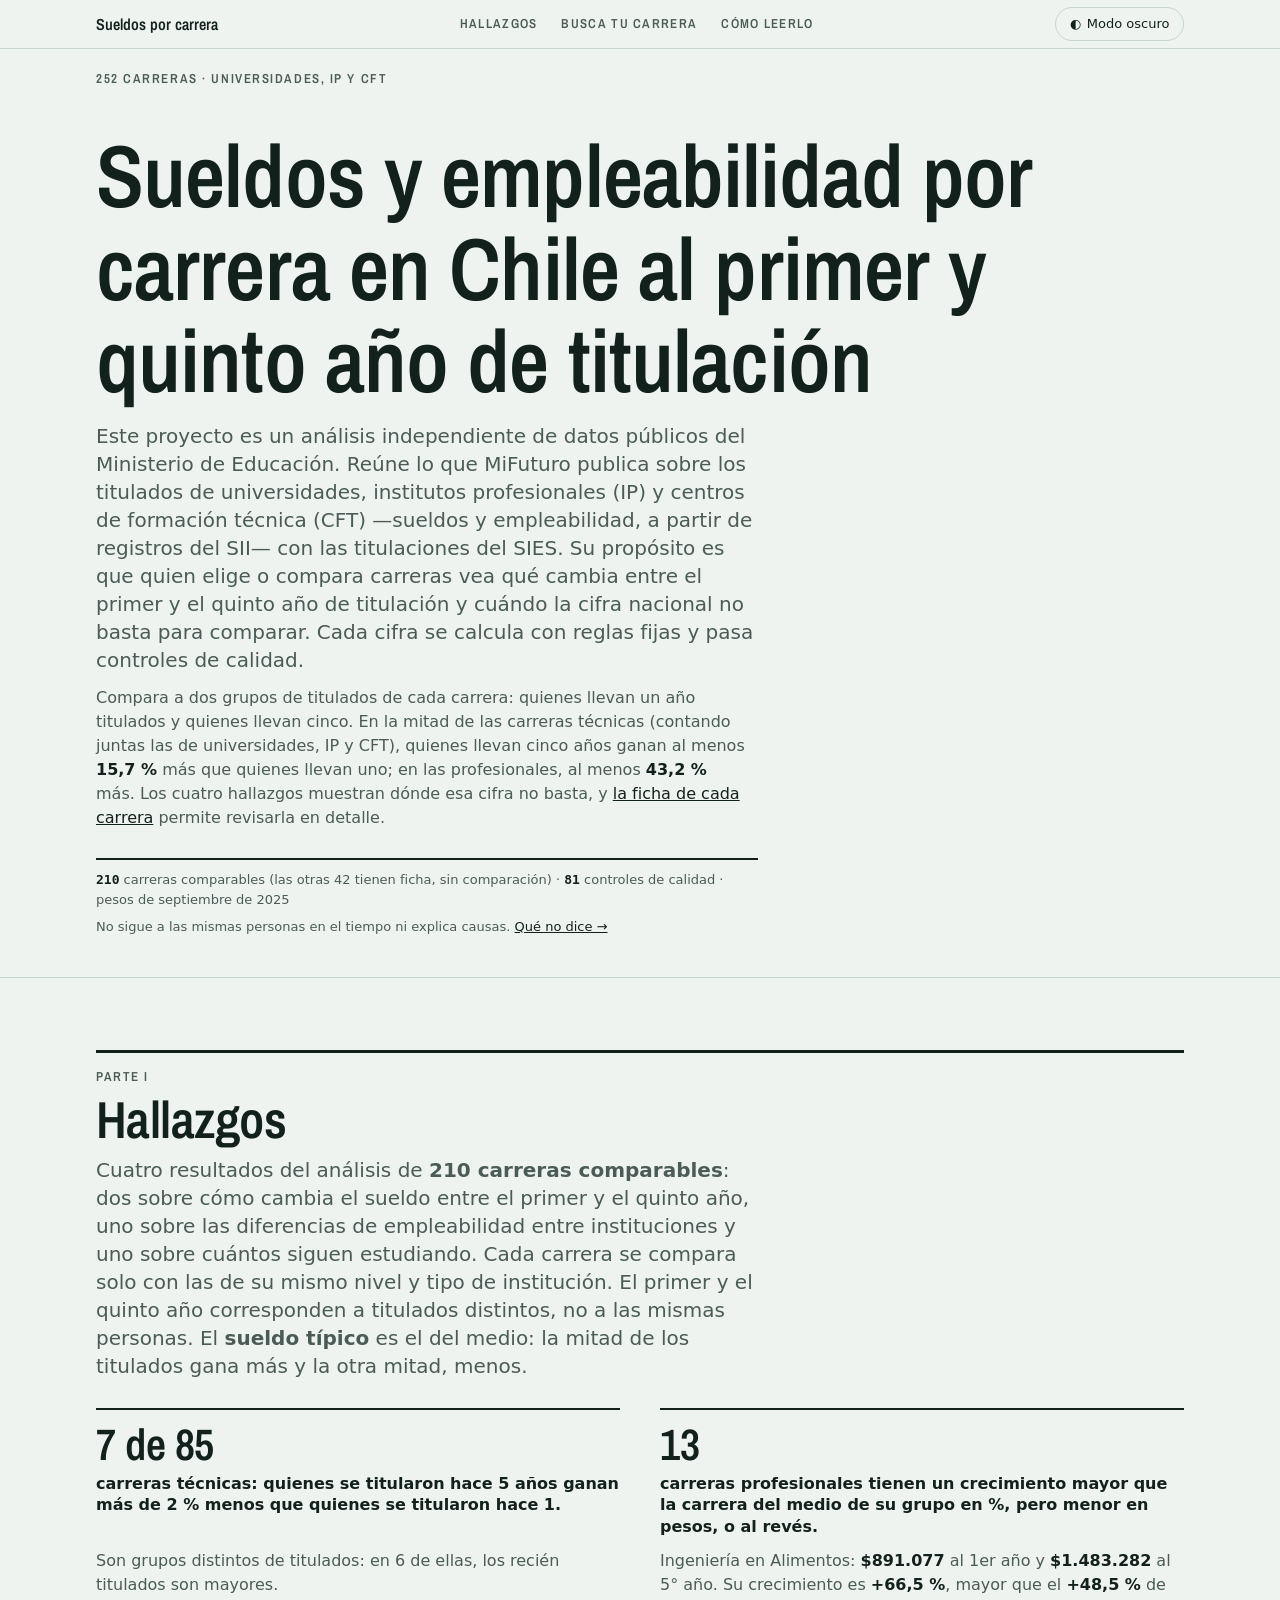
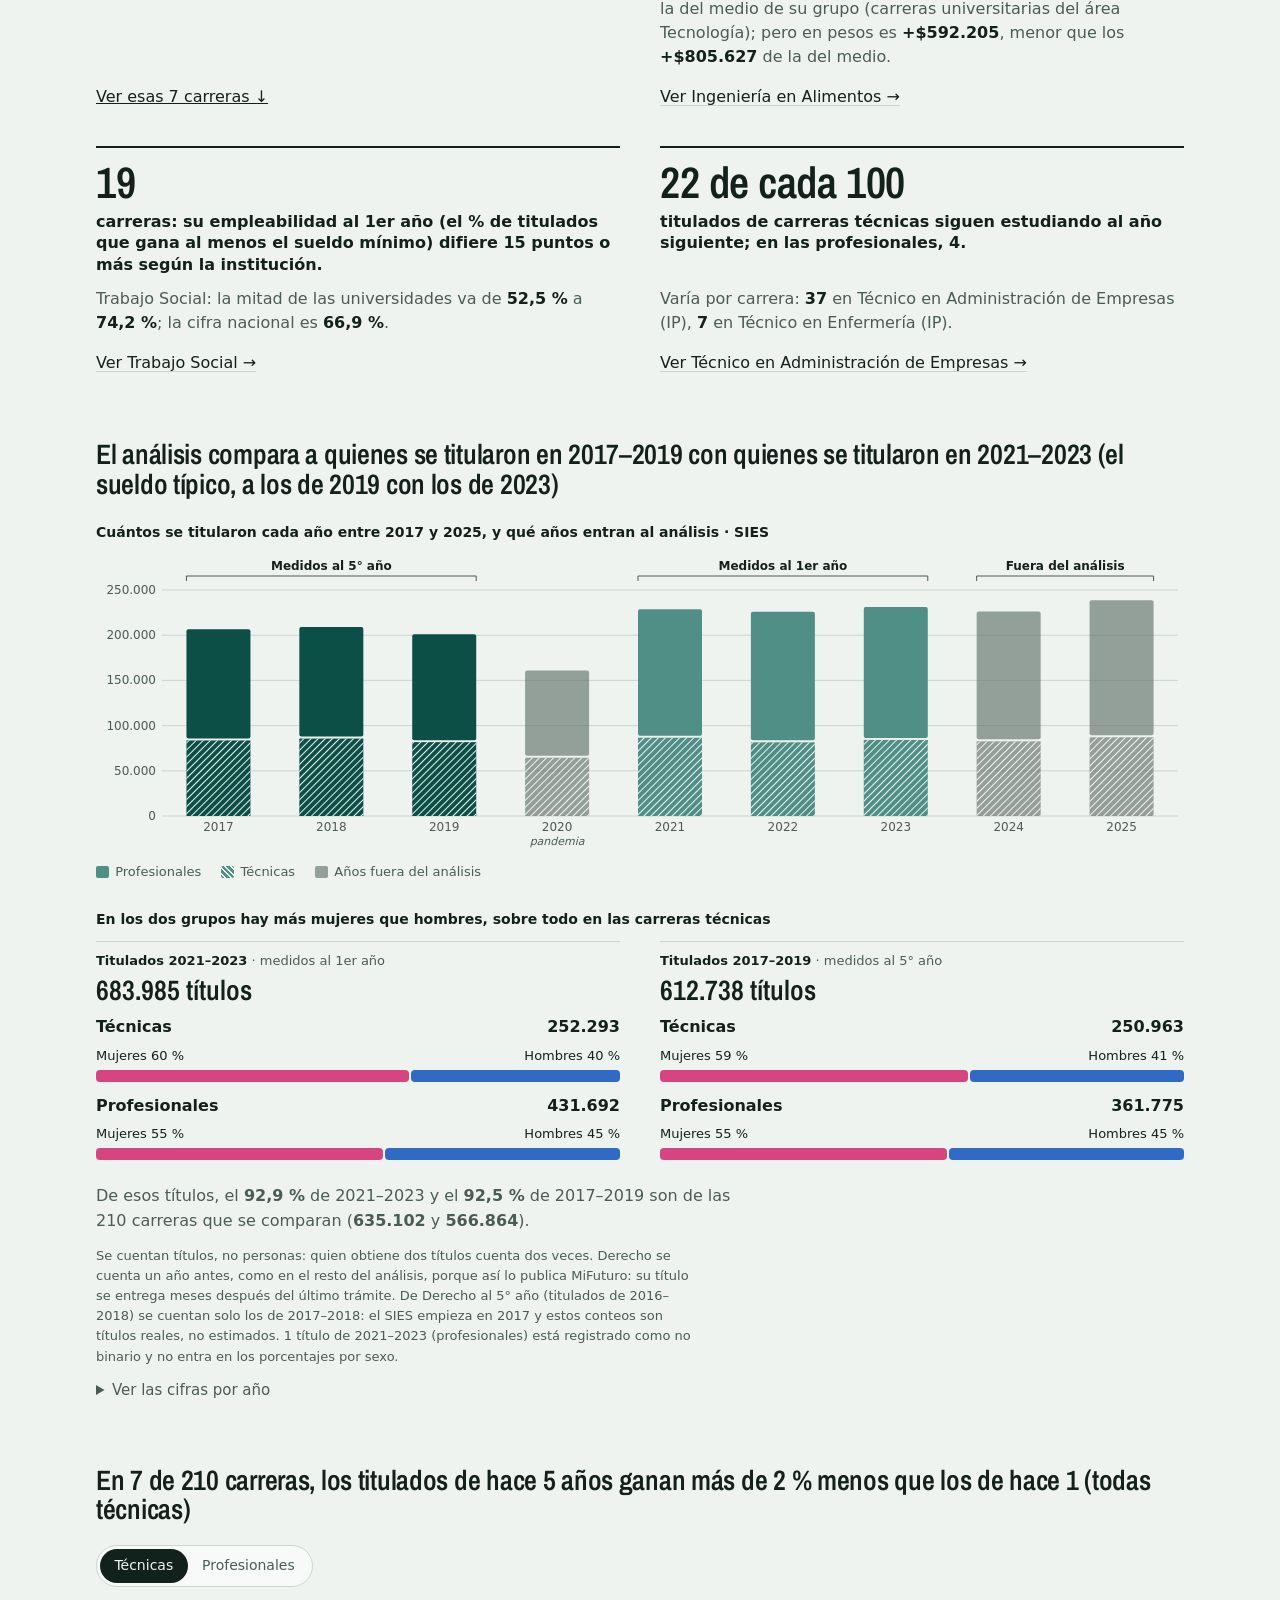
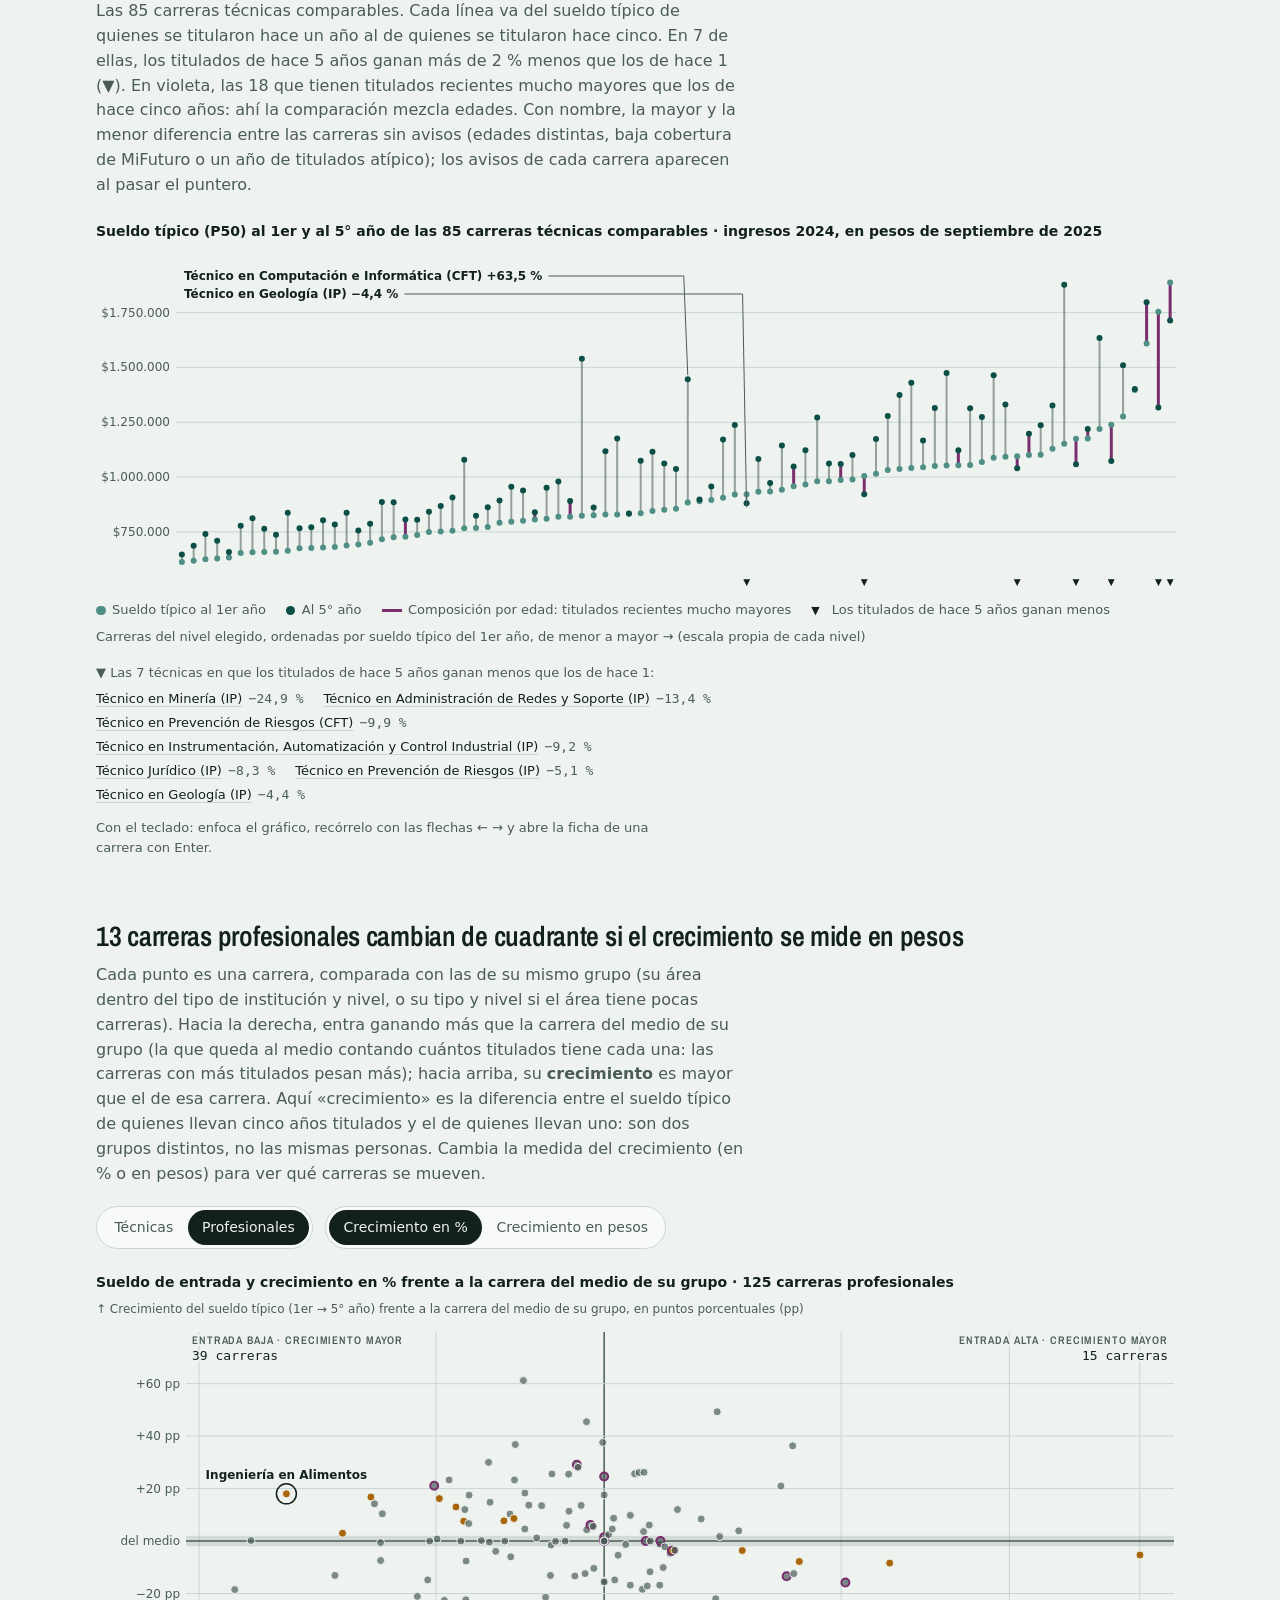
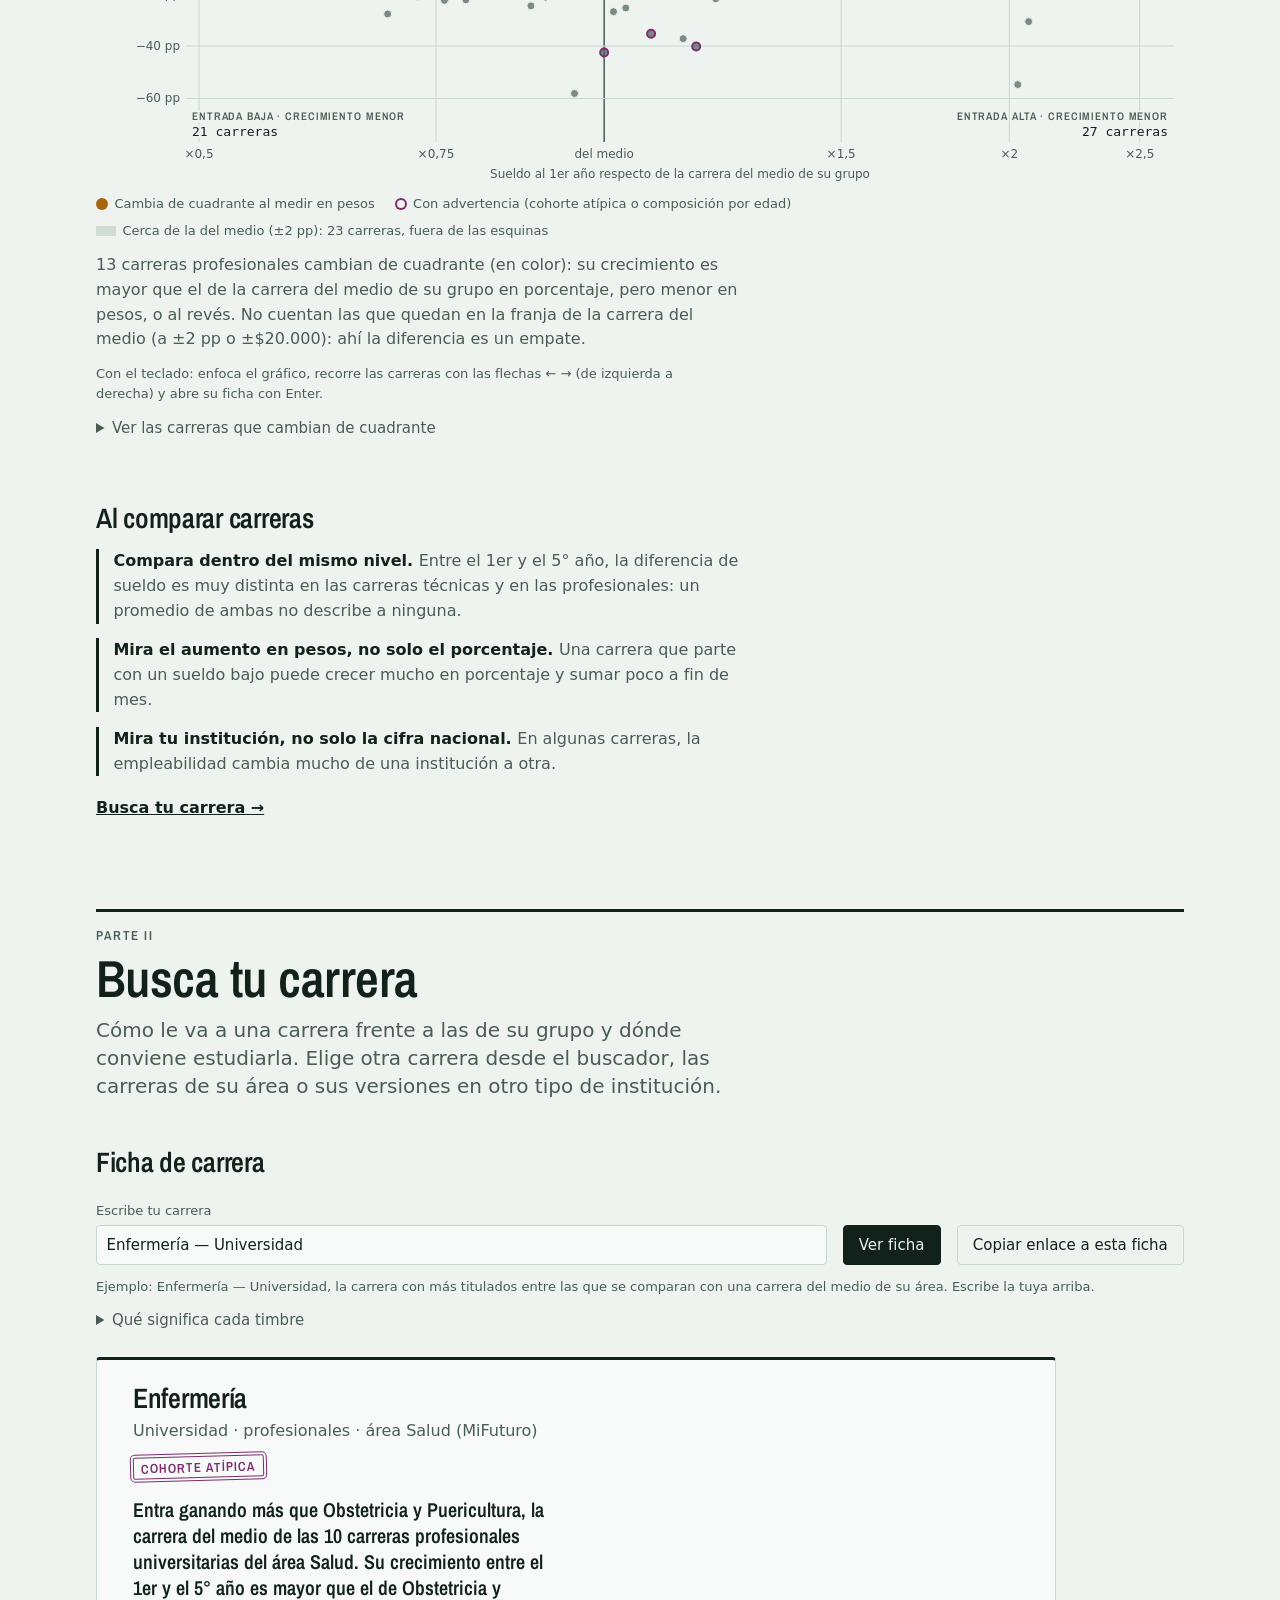
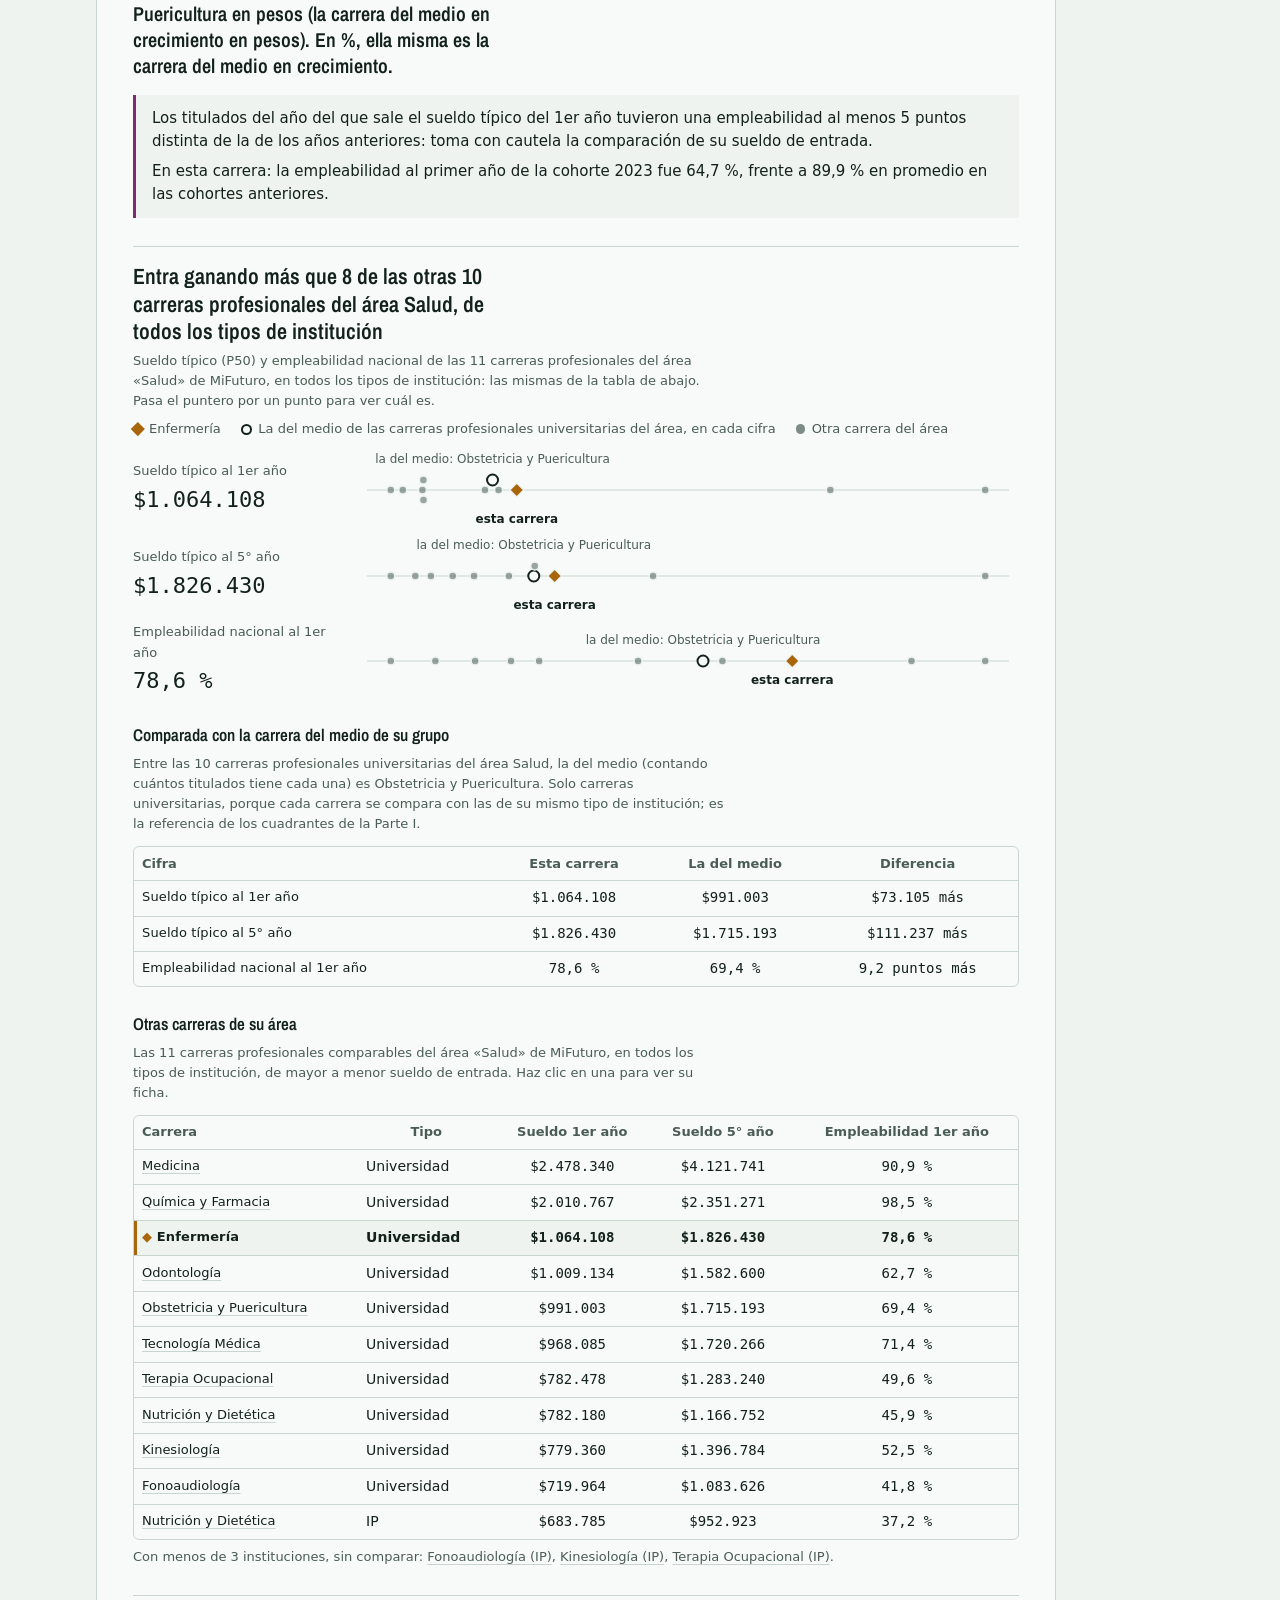
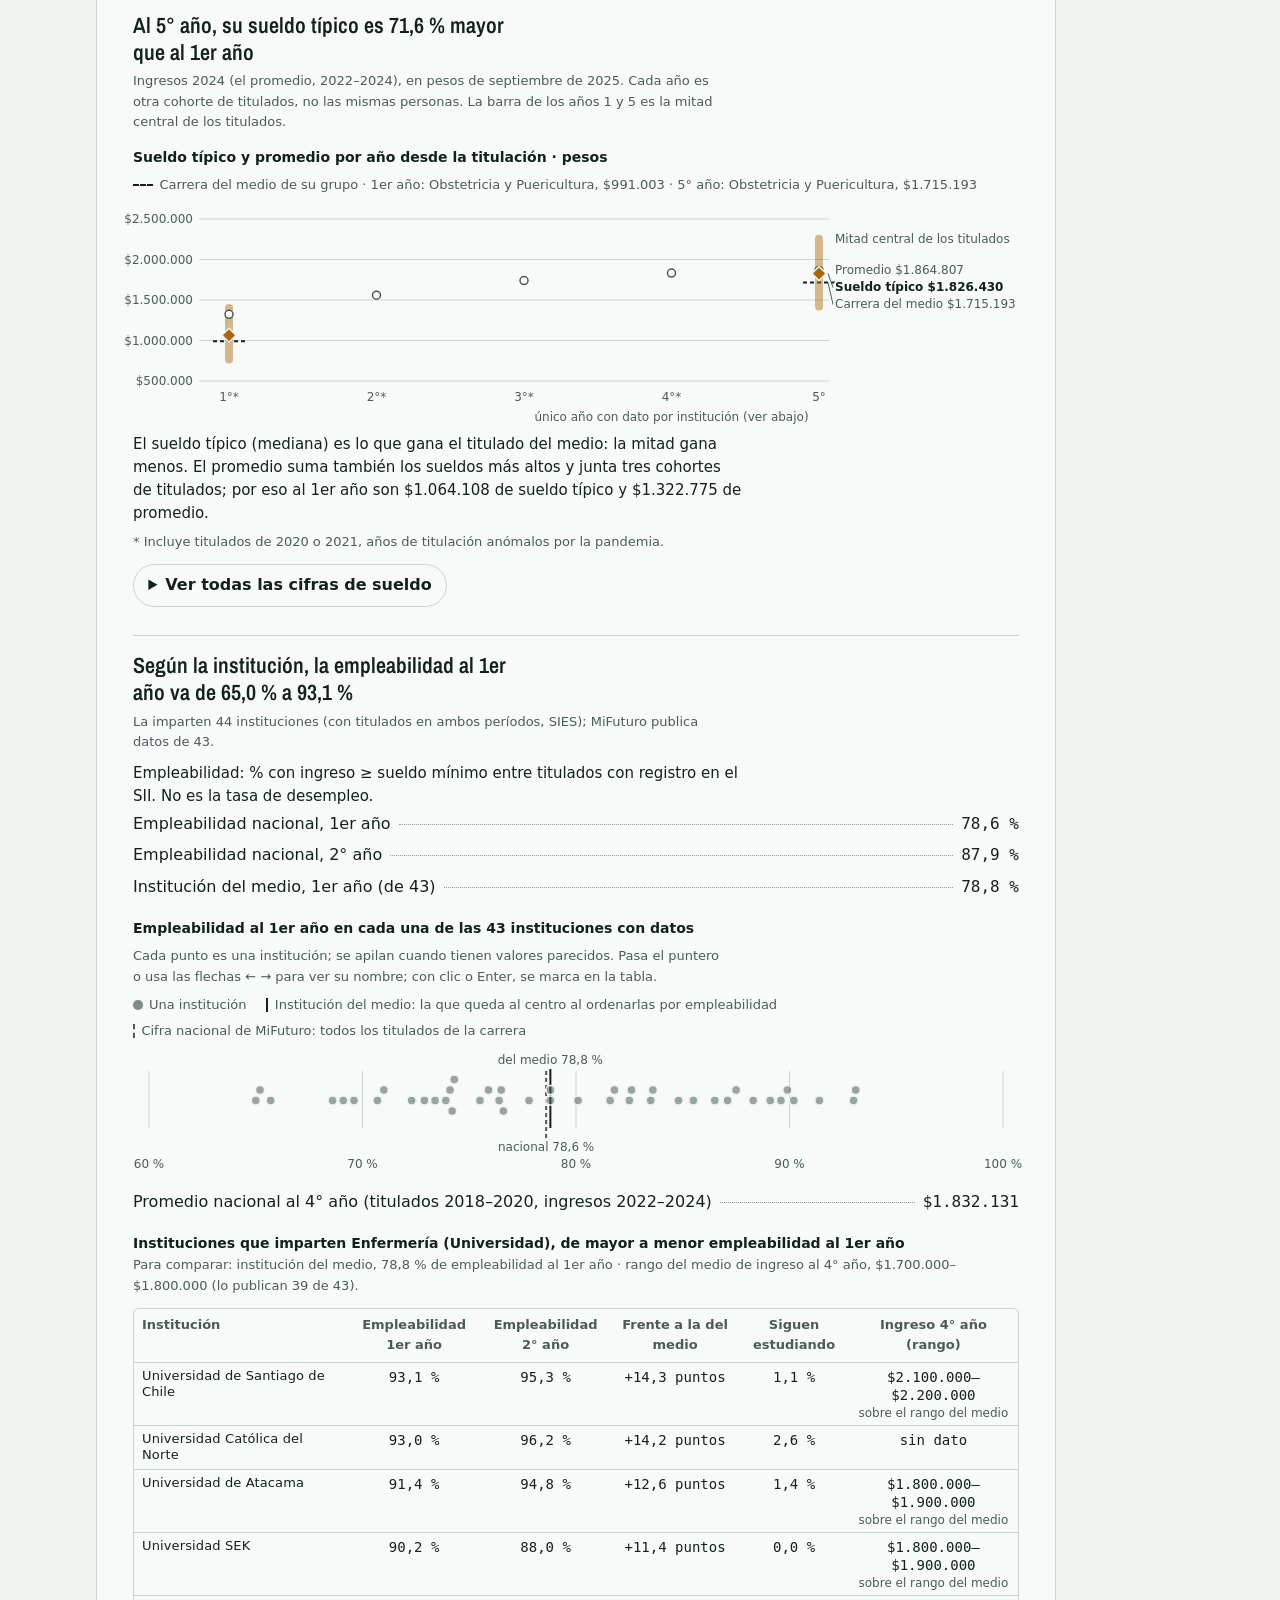
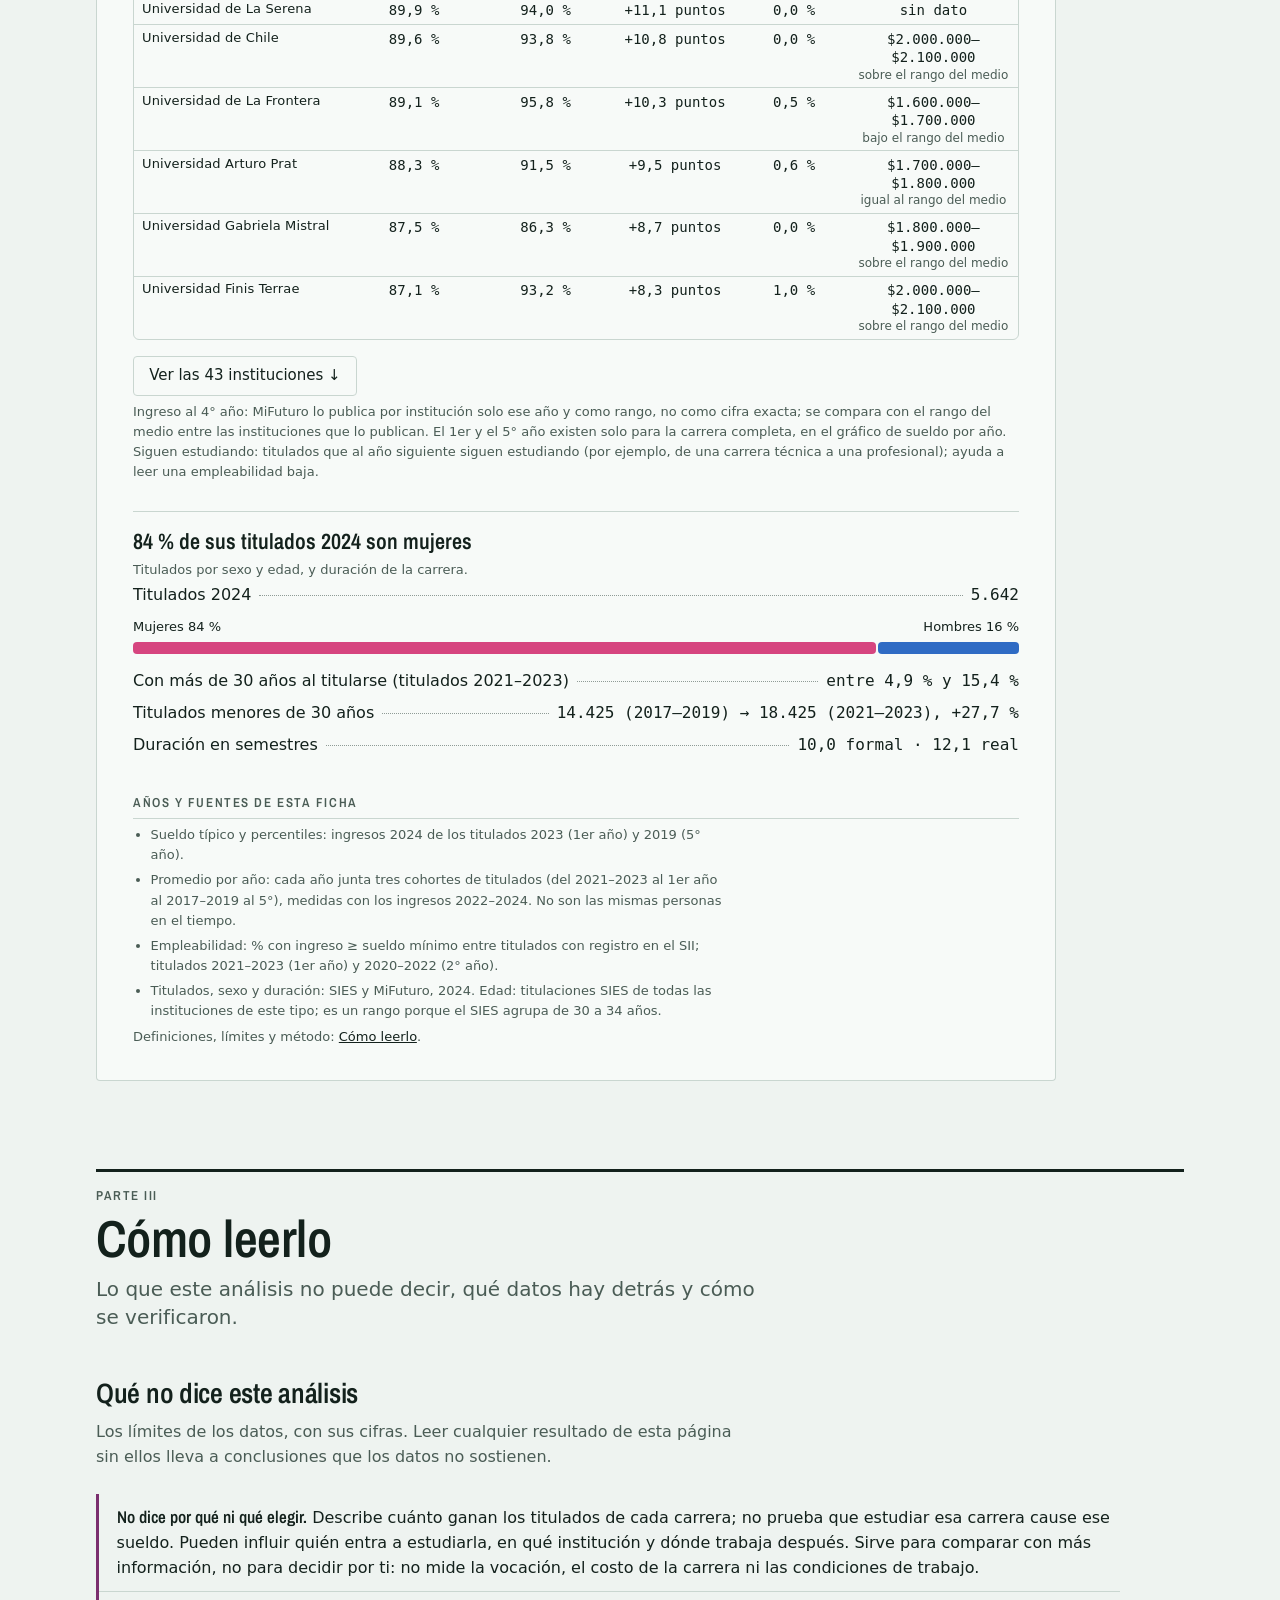
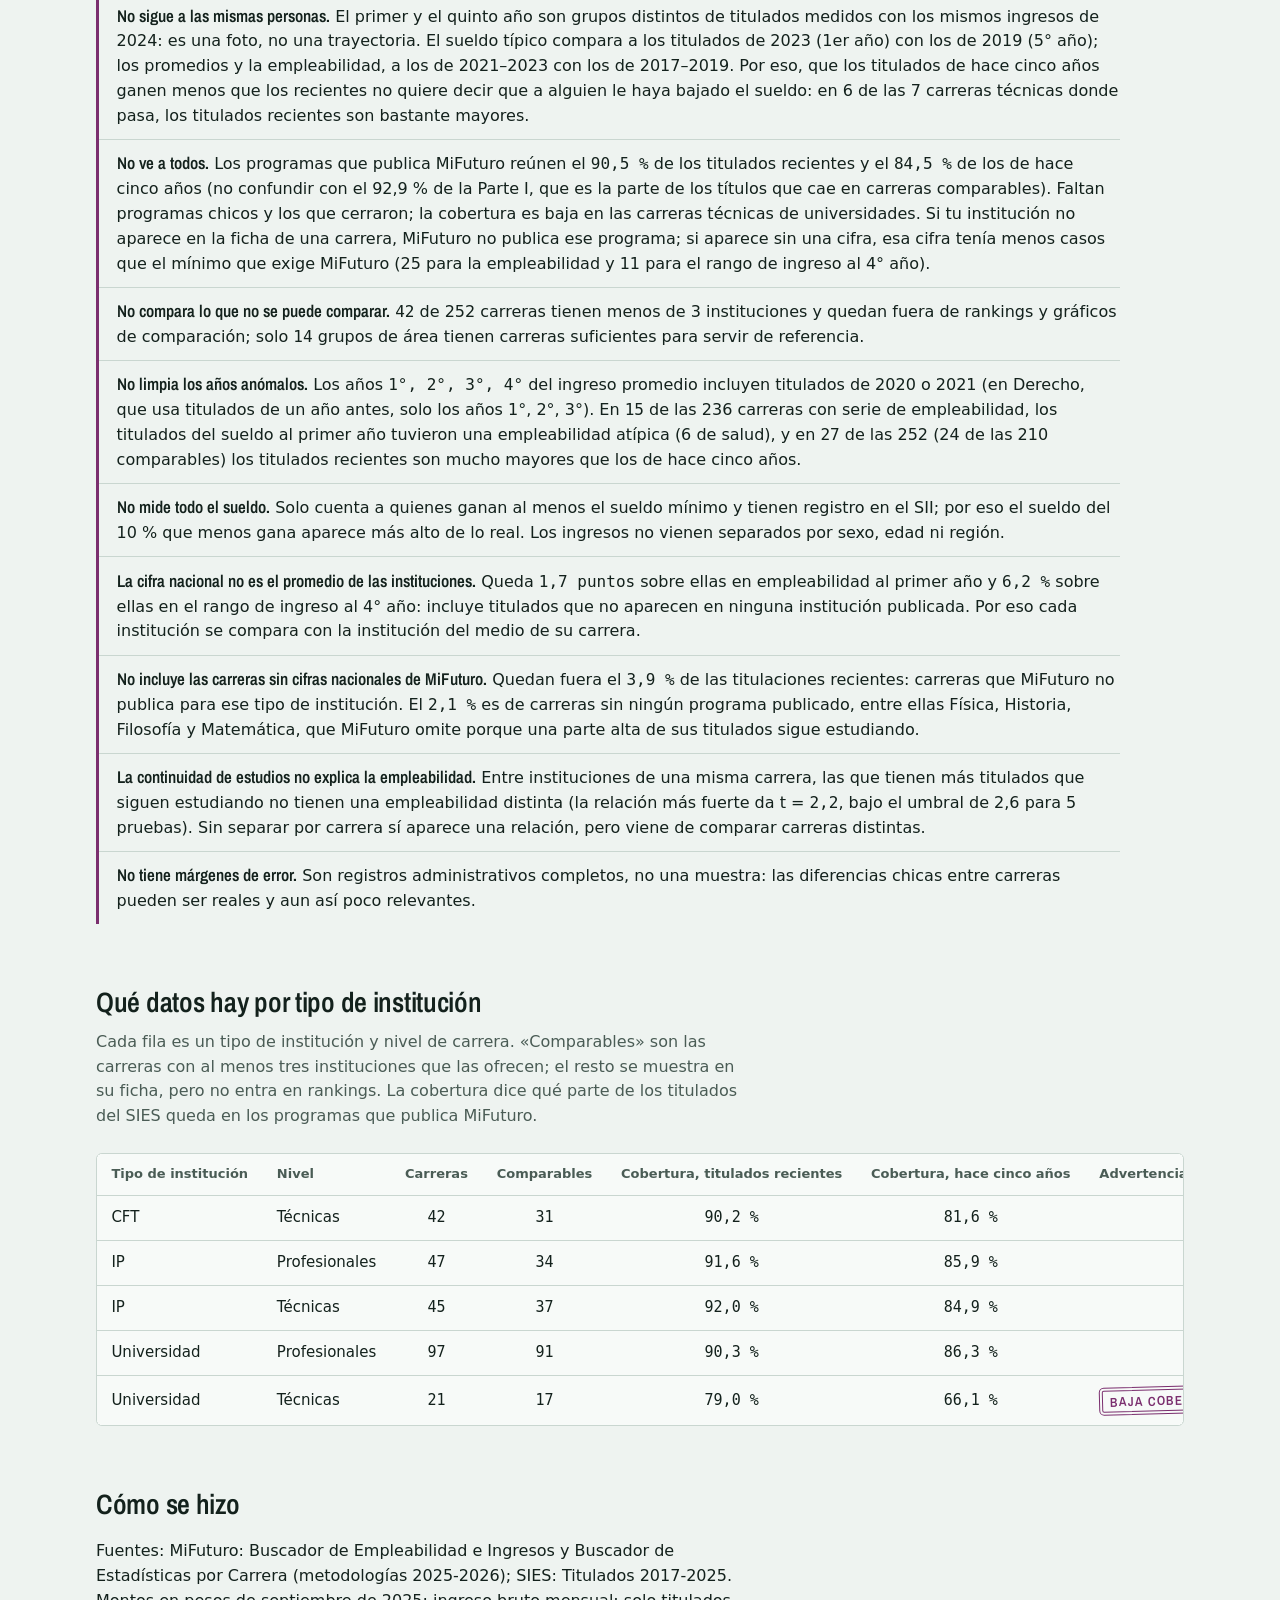
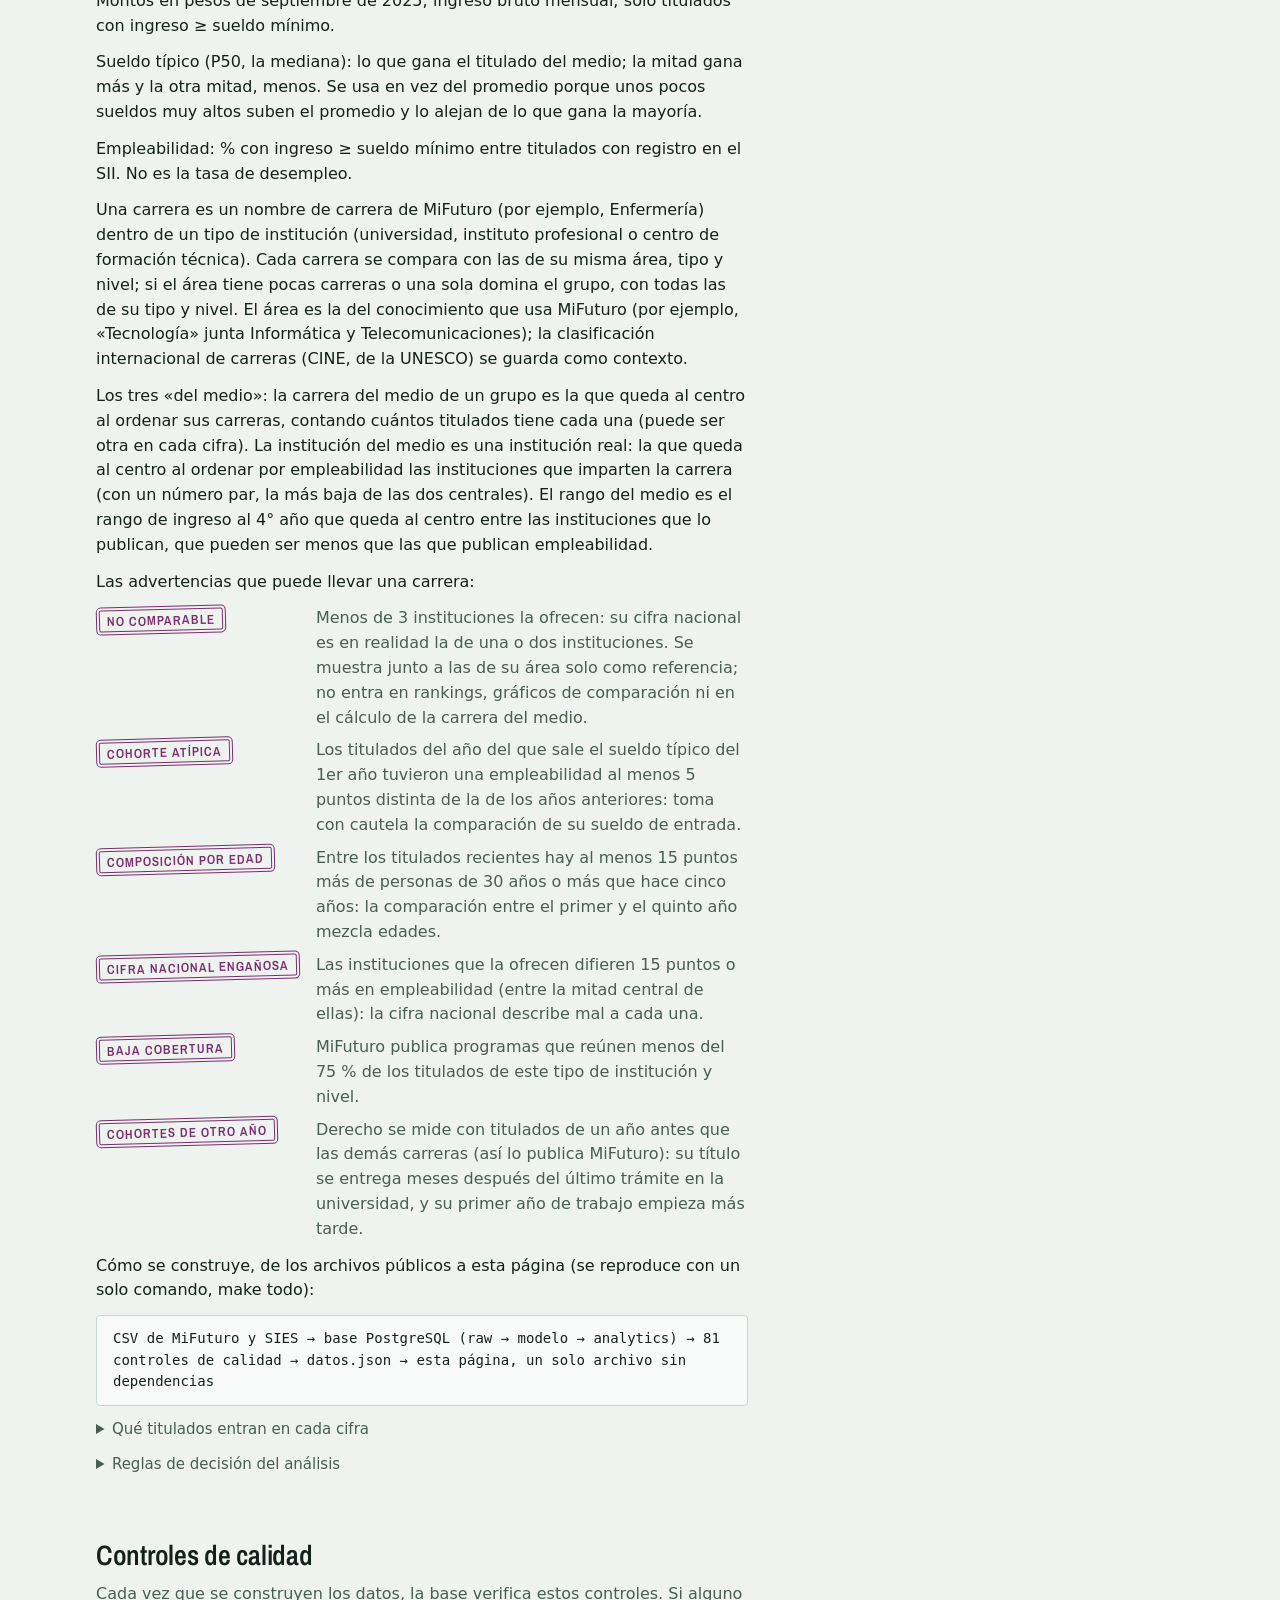
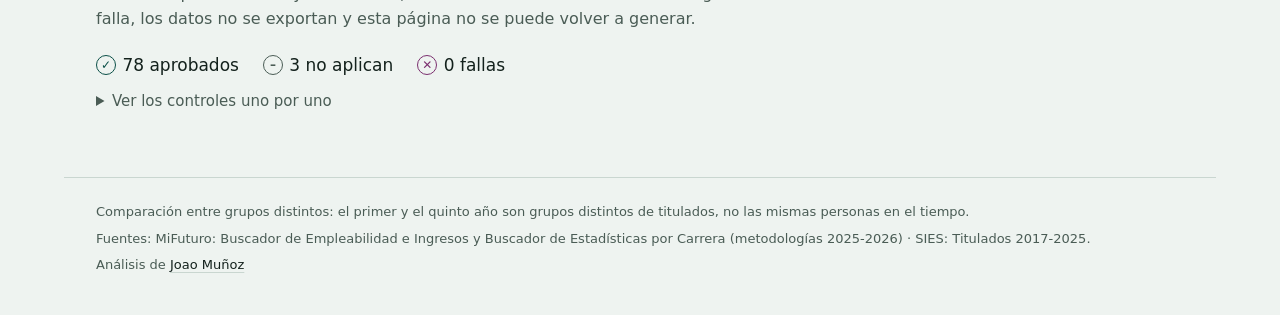
==== docs/index.html @ dda91ed1 "fix(web): «Cómo leerlo» responde las preguntas del lector; tildes y desborde Evaluación final (15 pr" ====
<!doctype html>
<!-- src/Web/plantilla.html
     Plantilla de docs/index.html. No se abre directo: src/Web/construir.py reemplaza los
     cuatro marcadores (fuente, estilos, datos y app; cada uno aparece una sola vez) por la
     fuente, el CSS, el JSON y el JS, para que la página final sea un único archivo que
     funciona con doble clic. -->
<html lang="es">
<head>
<meta charset="utf-8">
<meta name="viewport" content="width=device-width, initial-scale=1">
<title>Sueldos y empleabilidad por carrera en Chile al primer y quinto año de titulación</title>
<meta name="description" content="Sueldos y empleabilidad de las carreras de universidades, IP y CFT en Chile al primer y quinto año de titulación, y dónde la cifra nacional no basta para compararlas. Datos de MiFuturo y SIES.">
<style>
@font-face{font-family:"Archivo Narrow";font-style:normal;font-weight:600;font-display:swap;src:url([data-uri]) format("woff2");unicode-range:U+0000-00FF,U+0131,U+0152-0153,U+02BB-02BC,U+02C6,U+02DA,U+02DC,U+0304,U+0308,U+0329,U+2000-206F,U+20AC,U+2122,U+2191,U+2193,U+2212,U+2215,U+FEFF,U+FFFD;}
/* src/Web/estilos.css
 *
 * Sistema visual (dirección aprobada en W1): el mundo de los papeles laborales chilenos
 * (liquidación de sueldo, formularios del SII, certificados de título).
 *   - Papel de certificado gris verdoso, no crema: se aleja del look genérico y del broadsheet.
 *   - Año 1 y año 5 en el MISMO tono (cardenillo) con distinta luminosidad: se distinguen
 *     también sin color (daltonismo, impresión en grises).
 *   - Timbre violeta = el único acento, reservado para advertencias sobre los datos: el color
 *     mismo dice "aquí hay una salvedad". No usar --timbre para nada más.
 *   - Montos en monoespaciada con cifras tabulares, como en una liquidación.
 */

/* ---------------------------------------------------------------- tokens */
:root {
  color-scheme: light;
  --papel: #eef3f0;
  --papel-alto: #f7faf8;      /* superficies elevadas: tablas, tarjetas */
  --tinta: #13211c;
  --tinta-suave: #4a5c55;
  --regla: #c9d6d0;
  --anio1: #4f8f86;           /* cardenillo claro: primer año (3,34:1 sobre el papel; validado como par ordinal) */
  --anio5: #0b4f47;           /* cardenillo profundo: quinto año */
  --timbre: #7a2e6e;          /* tinta de timbre: solo advertencias */
  --mujeres: #d6457f;         /* barra por sexo de la ficha (pedido del usuario: rosado y azul); validados */
  --hombres: #2f6bc4;         /* entre sí, contra ambos papeles y el rosado contra --timbre (ΔE ≥ 15) */
  --acento: #a8650a;          /* ocre: el ÚNICO acento de "lo que hay que mirar" (spotlight): en la Parte I
                                 las carreras que cambian de cuadrante, en la ficha la carrera abierta.
                                 validate_palette.js: frente al gris de contexto ΔE 17,3 normal / 11,8
                                 protan (claro) y 17,4 / 15,1 (oscuro); frente al timbre 22,0 */
  --foco: #0b4f47;

  --f-titulo: "Archivo Narrow", "Roboto Condensed", "Arial Narrow", system-ui, sans-serif;
  --f-texto: system-ui, -apple-system, "Segoe UI", Roboto, "Noto Sans", sans-serif;
  --f-cifra: ui-monospace, "SF Mono", "Fira Code", "Cascadia Mono", "DejaVu Sans Mono", monospace;

  --t-0: 0.8125rem;   /* notas, timbres */
  --t-1: 1rem;        /* texto */
  --t-2: 1.25rem;     /* subtítulos */
  --t-3: 1.75rem;     /* títulos de bloque */
  --t-4: clamp(2.75rem, 8vw, 5.5rem); /* título de portada */

  --ancho: 72rem;
  --margen: 1rem;
  --alto-barra: 3rem;   /* barra fija: los saltos dejan este espacio para no tapar el título */
}

/* Modo oscuro: por preferencia del sistema salvo que el usuario elija claro, o por elección. */
@media (prefers-color-scheme: dark) {
  :root:not([data-theme="light"]) {
    color-scheme: dark;
    --papel: #0e1714;
    --papel-alto: #15211d;
    --tinta: #e4eeea;
    --tinta-suave: #9db0a8;
    --regla: #2a3c36;
    --anio1: #7fc0b6;
    --anio5: #d3efe9;
    --timbre: #e09bd3;
    --acento: #c97a14;
    --mujeres: #e0507a;
    --hombres: #5b8fe0;
    --foco: #7fc0b6;
  }
}
:root[data-theme="dark"] {
  color-scheme: dark;
  --papel: #0e1714;
  --papel-alto: #15211d;
  --tinta: #e4eeea;
  --tinta-suave: #9db0a8;
  --regla: #2a3c36;
  --anio1: #7fc0b6;
  --anio5: #d3efe9;
  --timbre: #e09bd3;
  --acento: #c97a14;
  --mujeres: #e0507a;
  --hombres: #5b8fe0;
  --foco: #7fc0b6;
}

/* ---------------------------------------------------------------- base */
*, *::before, *::after { box-sizing: border-box; }

html { -webkit-text-size-adjust: 100%; }

body {
  margin: 0;
  background: var(--papel);
  color: var(--tinta);
  font-family: var(--f-texto);
  font-size: var(--t-1);
  line-height: 1.55;
}

h1, h2, h3, h4 {
  font-family: var(--f-titulo);
  font-weight: 600;
  line-height: 1.05;
  letter-spacing: -0.01em;
  margin: 0;
}

p { margin: 0; }

:focus-visible {
  outline: 3px solid var(--foco);
  outline-offset: 3px;
}

.envoltorio {
  width: 100%;
  max-width: var(--ancho);
  margin-inline: auto;
  padding-inline: var(--margen);
}

@media (min-width: 48rem) {
  :root { --margen: 2rem; }
}

.solo-lectores {
  position: absolute;
  width: 1px; height: 1px;
  overflow: hidden;
  clip: rect(0 0 0 0);
  white-space: nowrap;
}

.saltar {
  position: absolute;
  left: var(--margen);
  top: -3rem;
  background: var(--tinta);
  color: var(--papel);
  padding: 0.5rem 0.75rem;
  z-index: 10;
}
.saltar:focus { top: 0.5rem; }

/* ---------------------------------------------------------------- portada */
.portada {
  padding-block: 1.25rem 2.5rem;
  border-bottom: 1px solid var(--regla);
}

.portada__eyebrow {
  font-family: var(--f-titulo);
  font-size: var(--t-0);
  letter-spacing: 0.12em;
  text-transform: uppercase;
  color: var(--tinta-suave);
  margin-bottom: 2.5rem;
}

/* 20ch: el título dice el tema completo (más largo que el anterior) y así queda en 3 líneas. */
.portada__titulo {
  font-size: var(--t-4);
  /* 26ch: el título formal (82 caracteres) cabe en 4 líneas a 1366 px; con 20ch eran 5. */
  max-width: 26ch;
}

.portada__bajada {
  margin-top: 1rem;
  max-width: 52ch;
  font-size: var(--t-2);
  line-height: 1.4;
  color: var(--tinta-suave);
}

.boton-tema {
  font: inherit;
  font-size: var(--t-0);
  color: var(--tinta);
  background: transparent;
  border: 1px solid var(--regla);
  border-radius: 999px;
  padding: 0.35rem 0.85rem;
  cursor: pointer;
}
.boton-tema:hover { border-color: var(--tinta-suave); }
.boton-tema { white-space: nowrap; flex: 0 0 auto; }   /* a 320 px se partía en dos líneas */
.boton-tema__icono { margin-right: 0.35rem; }

/* ---------------------------------------------------------------- barra fija (N1)
 * El índice de la página: las tres partes siempre a la vista. Rótulos en versalitas de título,
 * como los encabezados de un formulario; la parte en pantalla va subrayada (aria-current). */
.barra {
  position: sticky;
  top: 0;
  z-index: 5;
  background: var(--papel);
  border-bottom: 1px solid var(--regla);
}
.barra__dentro {
  display: flex;
  align-items: center;
  gap: 1rem;
  min-height: var(--alto-barra);
}
.barra__marca {
  font-family: var(--f-titulo);
  font-weight: 600;
  color: var(--tinta);
  text-decoration: none;
  white-space: nowrap;
}
.barra__nav { flex: 1 1 auto; }
.barra__partes {
  list-style: none;
  margin: 0;
  padding: 0;
  display: flex;
  justify-content: center;
  gap: 0.25rem 1.5rem;
}
.barra__partes a {
  display: inline-block;
  padding-block: 0.6rem;   /* área de toque de ~44 px sin agrandar la barra */
  font-family: var(--f-titulo);
  font-size: var(--t-0);
  letter-spacing: 0.1em;
  text-transform: uppercase;
  color: var(--tinta-suave);
  text-decoration: none;
  white-space: nowrap;
}
.barra__partes a:hover { color: var(--tinta); }
.barra__partes a[aria-current="true"] {
  color: var(--tinta);
  text-decoration: underline 2px;
  text-underline-offset: 6px;
}
.barra__corto { display: none; }

/* Celular: sin marca, rótulos cortos y el tema solo con su ícono. Los rótulos largos y el texto
 * del botón quedan para lectores de pantalla (con display:none el enlace se quedaría sin nombre). */
@media (max-width: 40rem) {
  .barra__dentro { gap: 0.5rem; }
  .barra__marca { display: none; }
  .barra__partes { justify-content: flex-start; gap: 0.25rem 0.9rem; }
  .barra__partes a { letter-spacing: 0.06em; }
  .barra__largo, .boton-tema__texto {
    position: absolute; width: 1px; height: 1px; overflow: hidden; clip: rect(0 0 0 0); white-space: nowrap;
  }
  .barra__corto { display: inline; }
  .boton-tema__icono { margin-right: 0; }
}
/* 320 px: los tres rótulos + el botón no cabían (el botón quedaba cortado en el borde). */
@media (max-width: 22.5rem) {
  .barra__partes { gap: 0.25rem 0.6rem; }
  .barra__partes a { font-size: 0.75rem; letter-spacing: 0.02em; }
  .barra .boton-tema { padding: 0.3rem 0.55rem; }
}

/* ---------------------------------------------------------------- partes (N1)
 * Tres partes con número: es un orden de lectura real (relato → herramienta → respaldo). */
.parte { padding-top: 4.5rem; }
.parte__cabecera { border-top: 3px solid var(--tinta); padding-top: 0.9rem; }
.parte__numero {
  font-family: var(--f-titulo);
  font-size: var(--t-0);
  letter-spacing: 0.12em;
  text-transform: uppercase;
  color: var(--tinta-suave);
}
.parte__titulo { font-size: clamp(2.25rem, 5vw, 3.25rem); margin-top: 0.3rem; }
.parte__bajada {
  margin-top: 0.6rem;
  max-width: 52ch;
  font-size: var(--t-2);
  line-height: 1.4;
  color: var(--tinta-suave);
}
.parte, .bloque, .parte__titulo, .bloque__titulo { scroll-margin-top: calc(var(--alto-barra) + 0.75rem); }

/* Regreso desde la ficha: arriba de todo, porque es lo primero que se ve después del salto. */
.ficha__volver { margin-top: 0.75rem; }

/* Portada mínima (N2): la línea técnica es el "membrete" del análisis; los límites, su letra chica. */
.portada__tecnica {
  margin-top: 1.75rem;
  padding-top: 0.6rem;
  border-top: 2px solid var(--tinta);
  max-width: 80ch; /* mismo ancho que los límites: ninguna de las dos líneas deja una palabra sola */
  font-size: var(--t-0);
  color: var(--tinta-suave);
}
.portada__tecnica strong {
  font-family: var(--f-cifra);
  font-variant-numeric: tabular-nums;
  font-weight: 600;
  color: var(--tinta);
}
.portada__limites { margin-top: 0.4rem; max-width: 80ch; font-size: var(--t-0); color: var(--tinta-suave); }
.portada__limites a { color: var(--tinta); white-space: nowrap; }
.portada__bajada strong { color: var(--tinta); font-weight: 600; white-space: nowrap; }
/* El resultado, un paso más chico que la introducción: primero se lee qué es, después qué muestra. */
.portada__bajada--resultado { margin-top: 0.75rem; max-width: 64ch; font-size: var(--t-1); line-height: 1.5; }   /* 64ch ≈ el ancho de la introducción */
.portada__bajada a { color: var(--tinta); }

/* ---------------------------------------------------------------- bloques */
.bloque { padding-block: 3rem 1rem; }
.bloque__titulo { font-size: var(--t-3); }
.bloque__texto {
  margin-top: 0.75rem;
  max-width: 64ch;
  color: var(--tinta-suave);
}

/* ---------------------------------------------------------------- tablas */
.tabla-desplazable {
  margin-top: 1.5rem;
  overflow-x: auto;           /* la tabla se desplaza sola; la página nunca */
  background: var(--papel-alto);
  border: 1px solid var(--regla);
  border-radius: 6px;
}

.tabla {
  width: 100%;
  border-collapse: collapse;
  font-size: 0.9375rem;
}
.tabla th, .tabla td {
  padding: 0.65rem 0.9rem;
  text-align: left;
  vertical-align: baseline;
  border-bottom: 1px solid var(--regla);
}
.tabla thead th {
  font-weight: 600;
  font-size: var(--t-0);
  color: var(--tinta-suave);
  white-space: nowrap;
}
.tabla tbody tr:last-child td { border-bottom: 0; }
/* Columnas de cifras centradas, encabezado y valor (pedido del usuario). La primera columna
   (nombres) sigue a la izquierda: centrados, los nombres largos se leen mal. */
.tabla .num {
  text-align: center;
  font-family: var(--f-cifra);
  font-variant-numeric: tabular-nums;
  white-space: nowrap;
}
.tabla thead .num { font-family: var(--f-texto); }

/* ---------------------------------------------------------------- timbre (elemento distintivo) */
/* Advertencia sobre los datos, con el lenguaje de un timbre de oficina: borde doble de tinta,
   versalitas, apenas girado. Es la única pieza que se permite un gesto; el resto es sobrio. */
.timbre {
  display: inline-block;
  font-family: var(--f-titulo);
  font-weight: 600;
  font-size: var(--t-0);
  letter-spacing: 0.08em;
  text-transform: uppercase;
  line-height: 1;
  color: var(--timbre);
  border: 1.5px solid currentColor;
  outline: 1px solid currentColor;
  outline-offset: 2px;
  border-radius: 2px;
  padding: 0.3em 0.5em 0.25em;
  margin: 3px;
  transform: rotate(-1.5deg);
  white-space: nowrap;
}

/* ---------------------------------------------------------------- hallazgos */
/* Grilla de hallazgos (N2): 2 × 2 desde el hallazgo (d) (con 4 columnas cada tarjeta quedaba de
   ≈ 16 rem y la de Alimentos muy alta); una sola columna en celular.
   Sin cajas: cada tarjeta es una columna de papel con su regla superior, como la cabecera.
   Cada tarjeta se lee cifra → resultado → ejemplo → enlace. Sin «Parece que» tachado ni cifras
   en monoespaciada dentro del texto: ambas cosas entrecortaban la lectura (revisión design-is). */
.bloque--hallazgos { padding-top: 1.75rem; }
.hallazgos {
  list-style: none;
  margin: 0;
  padding: 0;
  display: grid;
  grid-template-columns: repeat(2, minmax(0, 1fr));
  gap: 2.25rem 2.5rem;
}
/* subgrid: las cuatro filas de cada tarjeta (cifra, resultado, ejemplo, enlace) se alinean entre
   columnas, así los ejemplos y los enlaces quedan a la misma altura. */
.hallazgo {
  display: grid;
  grid-row: span 4;
  grid-template-rows: subgrid;
  row-gap: 0;
  align-content: start;
  border-top: 2px solid var(--tinta);
  padding-top: 0.75rem;
}
.hallazgo__cifra {
  font-family: var(--f-titulo);
  font-weight: 600;
  font-size: var(--t-4-cifra, 2.75rem);
  font-variant-numeric: tabular-nums lining-nums;
  line-height: 1;
  letter-spacing: -0.01em;
}
.hallazgo__resultado {
  font-weight: 600;
  line-height: 1.35;
  margin: 0.4rem 0 0.75rem;
}
.hallazgo__ejemplo { color: var(--tinta-suave); line-height: 1.5; }
.hallazgo__ejemplo strong {
  font-weight: 600;
  font-variant-numeric: tabular-nums;
  color: var(--tinta);
  white-space: nowrap;
}
/* align-self end: los enlaces quedan alineados al pie de las tres columnas. Margen y no padding:
   .enlace-ficha (los botones «Ver …») anula el padding y los dejaba pegados al texto en celular. */
.hallazgo__accion { margin-top: 1rem; align-self: end; justify-self: start; }
a.hallazgo__accion { color: var(--tinta); }
@media (max-width: 60rem) {
  .hallazgos { grid-template-columns: 1fr; }
  .hallazgo { grid-row: auto; grid-template-rows: none; }
  .hallazgo__resultado, .hallazgo__ejemplo { max-width: 60ch; }
}

/* ---------------------------------------------------------------- a quiénes mira el análisis */
/* Columnas por año: verde oscuro = titulados medidos al 5° año, verde claro = al 1er año (los mismos
   --anio5 / --anio1 de todo el sitio), gris = fuera del análisis (el gris de contexto de la ficha).
   Las técnicas llevan trama de líneas del color del papel: se distinguen sin un color nuevo. */
.u-col--5 { fill: var(--anio5); }
.u-col--1 { fill: var(--anio1); }
.u-col--fuera { fill: var(--tinta-suave); fill-opacity: 0.55; }
.u-trama-linea { stroke: var(--papel); stroke-width: 2; }
.u-nota-anio { fill: var(--tinta-suave); font: italic 0.6875rem var(--f-texto); }
.muestra-col { display: inline-block; width: 0.8rem; height: 0.8rem; border-radius: 2px; background: var(--anio1); }
.muestra-col--trama {
  background: repeating-linear-gradient(45deg, var(--anio1) 0 2.5px, var(--papel) 2.5px 4px);
}
.muestra-col--fuera { background: var(--tinta-suave); opacity: 0.55; }
#universo-embudo strong { font-variant-numeric: tabular-nums; }
/* Resumen por nivel y sexo: un grupo por columna (1er año a la izquierda, como en la lectura de la
   bajada), apilados en celular. Cifras en la tipografía de títulos, como la cifra de las tarjetas. */
.universo-resumen { margin-top: 1.75rem; }
.universo-resumen__grupos {
  display: grid;
  grid-template-columns: repeat(2, minmax(0, 1fr));
  gap: 1.5rem 2.5rem;
  margin-top: 0.75rem;
}
.u-grupo { border-top: 1px solid var(--regla); padding-top: 0.6rem; }
.u-grupo__titulo { font-size: var(--t-0); color: var(--tinta-suave); }
.u-grupo__titulo strong { color: var(--tinta); font-weight: 600; }
.u-grupo__total {
  font-family: var(--f-titulo);
  font-weight: 600;
  font-size: var(--t-3);
  font-variant-numeric: tabular-nums lining-nums;
  line-height: 1.1;
  margin: 0.2rem 0 0.5rem;
}
.u-fila { margin-top: 0.6rem; }
.u-fila__cabeza { display: flex; justify-content: space-between; gap: 1rem; font-weight: 600; }
.u-fila__n { font-variant-numeric: tabular-nums; }
@media (max-width: 40rem) {
  .universo-resumen__grupos { grid-template-columns: 1fr; }
}

/* ---------------------------------------------------------------- filtros */
.filtros {
  display: flex;
  flex-wrap: wrap;
  gap: 0.75rem 1rem;
  align-items: flex-end;
  margin-top: 1.5rem;
}
.filtro { display: grid; gap: 0.25rem; font-size: var(--t-0); }
.filtro__rotulo { color: var(--tinta-suave); }
.filtro--busqueda { flex: 1 1 14rem; }
/* Buscador de la ficha: lista propia pegada bajo el campo, con los colores del proyecto. Una
   fila por ficha («Carrera — Tipo»); el texto que coincide va en negrita (no en color: el ocre
   es solo para «esta carrera»). */
.buscador { position: relative; }
.sugerencias {
  position: absolute;
  top: calc(100% + 4px);
  left: 0; right: 0;
  z-index: 20;
  max-height: min(24rem, 60vh);
  overflow-y: auto;
  overscroll-behavior: contain;
  background: var(--papel-alto);
  border: 1px solid var(--regla);
  border-radius: 4px;
  box-shadow: 0 8px 24px rgb(0 0 0 / 0.18);
  font-size: 0.9375rem;
}
.sugerencias[hidden] { display: none; }
/* En celular el campo ocupa toda la fila (los botones bajan): compartiéndola con «Ver ficha» la
   lista quedaba de ~250 px y los tipos saltaban de línea. */
@media (max-width: 40rem) {
  .ficha__buscar .buscador { flex-basis: 100%; }
}
.sugerencia {
  display: flex;
  align-items: baseline;
  justify-content: space-between;
  gap: 0.75rem;
  padding: 0.5rem 0.75rem;
  border-bottom: 1px solid var(--regla);
  cursor: pointer;
}
.sugerencia:hover { background: var(--papel); }
.sugerencia[aria-selected="true"] { background: var(--tinta); }
.sugerencia[aria-selected="true"] .sugerencia__nombre,
.sugerencia[aria-selected="true"] .sugerencia__meta { color: var(--papel); }
.sugerencia__nombre { color: var(--tinta); line-height: 1.3; }
.sugerencia__nombre b { font-weight: 700; }
.sugerencia__meta { flex: 0 0 auto; font-size: var(--t-0); color: var(--tinta-suave); white-space: nowrap; }
.sugerencias__pie { position: sticky; bottom: 0; padding: 0.4rem 0.75rem; font-size: 0.75rem; color: var(--tinta-suave); background: var(--papel-alto); border-top: 1px solid var(--regla); }
.sugerencias__vacio { padding: 0.75rem; color: var(--tinta-suave); }
.filtro input[type="search"], .filtro select {
  font: inherit;
  font-size: 0.9375rem;
  color: var(--tinta);
  background: var(--papel-alto);
  border: 1px solid var(--regla);
  border-radius: 4px;
  padding: 0.45rem 0.6rem;
  min-height: 2.5rem;
  width: 100%;
}
.filtro select { min-width: 9rem; }
.filtros__conteo { margin-top: 0.75rem; font-size: var(--t-0); color: var(--tinta-suave); }
.tabla__mas { margin-top: 1rem; }
/* Sección plegada (N4): el resumen se ve como un botón, no como la letra chica de una leyenda. */
.plegable { margin-top: 1.25rem; }
.plegable > summary {
  cursor: pointer;
  width: fit-content;
  font-weight: 600;
  padding: 0.5rem 0.9rem;
  border: 1px solid var(--regla);
  border-radius: 999px;
  background: var(--papel-alto);
}
.plegable > summary:hover { border-color: var(--tinta-suave); }
.plegable[open] > summary { margin-bottom: 0.5rem; }
/* Cierre de la Parte I (N5): tres consejos con su regla, como las tarjetas de la grilla. */
.cierre__lista { list-style: none; margin: 1rem 0 0; padding: 0; display: grid; gap: 0.9rem; max-width: 64ch; }
.cierre__lista li { border-left: 3px solid var(--tinta); padding-left: 0.9rem; color: var(--tinta-suave); }
.cierre__lista strong { color: var(--tinta); }
.cierre__accion { margin-top: 1.25rem; }
.cierre__accion a { color: var(--tinta); font-weight: 600; }

/* ---------------------------------------------------------------- leyenda de timbres */
.leyenda { margin-top: 0.75rem; font-size: 0.9375rem; }
.leyenda summary { cursor: pointer; color: var(--tinta-suave); width: fit-content; }
.leyenda__lista {
  display: grid;
  grid-template-columns: max-content minmax(0, 1fr);
  gap: 0.6rem 1rem;
  align-items: baseline;
  margin: 0.9rem 0 0;
}
.leyenda__lista dd { margin: 0; color: var(--tinta-suave); max-width: 62ch; }
@media (max-width: 40rem) {
  .leyenda__lista { grid-template-columns: 1fr; gap: 0.2rem; }
  .leyenda__lista dd { margin-bottom: 0.6rem; }
}

/* ---------------------------------------------------------------- tabla de carreras */
.tabla thead th button {
  font: inherit;
  color: inherit;
  background: none;
  border: 0;
  padding: 0;
  cursor: pointer;
  text-align: inherit;
}
.tabla thead th[aria-sort] button { color: var(--tinta); }
.tabla thead th[aria-sort="ascending"] button::after { content: " ↑"; }
.tabla thead th[aria-sort="descending"] button::after { content: " ↓"; }
.timbres { display: flex; flex-wrap: wrap; gap: 0 0.15rem; margin: 0.25rem 0 0 -3px; }
.nota { margin-top: 0.75rem; font-size: var(--t-0); color: var(--tinta-suave); max-width: 72ch; }

/* En pantallas angostas cada fila es una tarjeta: nombre y timbres arriba, cifras en pares
   rótulo–valor. Así las advertencias no quedan escondidas fuera de la pantalla. */
@media (max-width: 40rem) {
  .tabla--tarjetas thead {
    position: absolute; width: 1px; height: 1px; overflow: hidden; clip: rect(0 0 0 0);
  }
  .tabla--tarjetas, .tabla--tarjetas tbody, .tabla--tarjetas tr, .tabla--tarjetas td { display: block; }
  .tabla--tarjetas tr { padding: 0.75rem 0.9rem; border-bottom: 1px solid var(--regla); }
  .tabla--tarjetas tbody tr:last-child { border-bottom: 0; }
  .tabla--tarjetas td {
    display: flex;
    justify-content: space-between;
    gap: 1rem;
    padding: 0.15rem 0;
    border: 0;
    text-align: right;
  }
  .tabla--tarjetas td::before {
    content: attr(data-rotulo);
    font-family: var(--f-texto);
    font-size: var(--t-0);
    color: var(--tinta-suave);
    text-align: left;
  }
  .tabla--tarjetas td.td--titulo { display: block; text-align: left; padding-bottom: 0.4rem; font-weight: 600; }
  .tabla--tarjetas td.td--titulo::before { content: none; }
  .tabla--tarjetas td:empty { display: none; }
}

/* ---------------------------------------------------------------- gráficos (W3) */
/* Reglas de la skill dataviz: marcas finas, grilla recesiva, texto en tinta (nunca del color
   de la serie), leyenda siempre presente con 2 series, tooltip en cada marca. */
.grafico { position: relative; margin: 1.5rem 0 0; }
.grafico__lienzo svg { display: block; width: 100%; overflow: visible; }
.grafico__lienzo:focus-visible { outline: 3px solid var(--foco); outline-offset: 4px; }
.grafico__leyenda {
  display: flex;
  flex-wrap: wrap;
  gap: 0.4rem 1.25rem;
  margin-top: 0.75rem;
  font-size: var(--t-0);
  color: var(--tinta-suave);
}
.grafico__eje-x { flex-basis: 100%; }
.leyenda-item { display: inline-flex; align-items: center; gap: 0.4rem; }
.leyenda-item[hidden] { display: none; }   /* sin esto, el display de arriba anula el atributo hidden */
.punto { width: 0.6rem; height: 0.6rem; border-radius: 50%; display: inline-block; flex-shrink: 0; }
.punto--anio1 { background: var(--anio1); }
.punto--anio5 { background: var(--anio5); }
.trazo { display: inline-block; width: 1.25rem; height: 0; border-top: 2px solid var(--tinta-suave); }
.trazo--timbre { border-top: 3px solid var(--timbre); }
/* Muestra del trazo discontinuo de la carrera del medio (.f-ref del gráfico de sueldo). */
.trazo--ref { border-top: 2px dashed var(--tinta); }
/* Muestras verticales: las líneas de referencia del gráfico de instituciones son verticales. */
.trazo-v { display: inline-block; flex-shrink: 0; width: 0; height: 0.9rem; border-left: 2px solid var(--tinta); }
.trazo-v--punteado { border-left: 2px dashed var(--tinta-suave); }
.grafico__leyenda--arriba { margin: 0.5rem 0 0.75rem; }
.grafico__leyenda[hidden] { display: none; }

/* Marcas SVG: el color sale de clases, así cambiar de tema no obliga a redibujar. */
.g-grilla { stroke: var(--regla); stroke-width: 1; }
.g-eje-texto { fill: var(--tinta-suave); font: 0.75rem var(--f-texto); font-variant-numeric: tabular-nums; }
/* Halo del color del papel: el rótulo se lee aunque cruce una línea. */
.g-rotulo { fill: var(--tinta); font: 600 0.75rem var(--f-texto); paint-order: stroke; stroke: var(--papel); stroke-width: 4px; stroke-linejoin: round; }
.g-guia { stroke: var(--tinta-suave); stroke-width: 1; }
.g-linea { stroke: var(--tinta-suave); stroke-opacity: 0.55; }
.g-linea--timbre { stroke: var(--timbre); stroke-opacity: 1; }
/* ▼ bajo el eje: carreras que ganan menos al 5° año (en tinta: el violeta ya significa edad). */
.g-marca-baja { fill: var(--tinta); font-size: 9px; }
.marca-baja { font-size: 0.6875rem; color: var(--tinta); margin-right: 0.35rem; }
.peine-bajan { margin-top: 1rem; max-width: 64ch; }
.peine-bajan__titulo { font-size: var(--t-0); color: var(--tinta-suave); }
.peine-bajan__lista { list-style: none; margin: 0.35rem 0 0; padding: 0; display: flex; flex-wrap: wrap; gap: 0.25rem 1.25rem; font-size: var(--t-0); }
.peine-bajan__lista li { display: inline-flex; gap: 0.4rem; align-items: baseline; }
.peine-bajan__cifra { font-family: var(--f-cifra); font-variant-numeric: tabular-nums; color: var(--tinta-suave); white-space: nowrap; }   /* «−13,4 %» no se parte en dos líneas */
/* Ejemplo del hallazgo (b) en los cuadrantes: anillo en tinta y nombre con halo de papel. */
/* .c-punto delante: sin él ganaba ".c-punto circle" (más específica) y rellenaba el anillo. */
.c-punto .c-anillo-ejemplo { fill: none; stroke: var(--tinta); stroke-width: 1.5; }
.c-guia-ejemplo { stroke: var(--tinta); stroke-width: 1; }
.c-rotulo-ejemplo { fill: var(--tinta); font: 600 0.75rem var(--f-texto); paint-order: stroke; stroke: var(--papel); stroke-width: 4px; stroke-linejoin: round; }
.g-anio1 { fill: var(--anio1); }
.g-anio5 { fill: var(--anio5); }
.g-resalte { fill: var(--regla); opacity: 0.55; }
.g-anillo { stroke: var(--papel); stroke-width: 1.5; }   /* 2 px de superficie alrededor del punto */

/* Tooltip compartido */
.tooltip {
  position: absolute;
  z-index: 5;
  pointer-events: none;
  max-width: 19rem;
  background: var(--papel-alto);
  color: var(--tinta);
  border: 1px solid var(--regla);
  border-radius: 6px;
  box-shadow: 0 6px 18px rgb(0 0 0 / 0.12);
  padding: 0.6rem 0.75rem;
  font-size: 0.875rem;
  line-height: 1.4;
}
.tooltip__titulo { font-weight: 600; }
.tooltip__sub { color: var(--tinta-suave); font-size: var(--t-0); }
.tooltip__cifras { margin-top: 0.35rem; font-family: var(--f-cifra); font-variant-numeric: tabular-nums; font-size: var(--t-0); }
/* Una línea por dato: con nombres largos cada una ocupa varias filas y sin aire se leían como un solo bloque. */
.tooltip__cifras > div + div { margin-top: 0.3rem; }
.tooltip .timbres { margin-top: 0.35rem; }

/* Cuadrantes (W4) */
.conmutador {
  display: inline-flex;
  margin-top: 1.25rem;
  border: 1px solid var(--regla);
  border-radius: 999px;
  padding: 3px;
  background: var(--papel-alto);
}
.conmutador button {
  font: inherit;
  font-size: 0.875rem;
  color: var(--tinta-suave);
  background: transparent;
  border: 0;
  border-radius: 999px;
  padding: 0.4rem 0.9rem;
  cursor: pointer;
}
.conmutador button[aria-pressed="true"] { background: var(--tinta); color: var(--papel); }
.conmutador button { white-space: nowrap; }
/* A 320 px "Crecimiento en %" se partía en dos líneas: letra y relleno un paso más chicos. */
@media (max-width: 22.5rem) {
  .conmutador button { font-size: 0.75rem; padding: 0.35rem 0.55rem; }
}
.punto--neutro { background: var(--tinta-suave); opacity: 0.7; }
/* Carrera del medio: anillo oscuro (en el gráfico, .g-medio); se distingue sin color. */
.punto--medio { background: transparent; box-shadow: inset 0 0 0 2px var(--tinta); width: 0.7rem; height: 0.7rem; }
.rombo-muestra { display: inline-block; flex-shrink: 0; width: 0.6rem; height: 0.6rem; background: var(--acento); transform: rotate(45deg); }
/* «--cambia»: el mismo nombre en app.js (c-punto--cambia) y en la leyenda de la plantilla; antes la
   regla se llamaba «--acento» y las 13 carreras que cambian de cuadrante se veían grises (19-11-26). */
.punto--cambia { background: var(--acento); width: 0.75rem; height: 0.75rem; }
.muestra-franja { width: 1.25rem; height: 0.6rem; background: var(--tinta-suave); opacity: 0.16; display: inline-block; }
/* Dos conmutadores (nivel y medida) en una fila; en celular bajan uno bajo el otro. */
.controles-grafico { display: flex; flex-wrap: wrap; gap: 0 0.75rem; }
/* Título de cada gráfico: más chico que el título de acción de la sección, pero en tinta plena para
   que se lea como encabezado del trazado y no como nota. */
.grafico__titulo { margin: 0 0 0.5rem; font: 600 0.875rem/1.35 var(--f-texto); color: var(--tinta); }
.ficha__bloque .grafico__titulo { margin-top: 1rem; }
.franja .grafico__titulo { margin-bottom: 0.25rem; font-size: 0.8125rem; }
.grafico__eje-y { margin: 0 0 0.25rem; font-size: 0.75rem; color: var(--tinta-suave); }
.punto--anillo { background: transparent; box-shadow: inset 0 0 0 2px var(--timbre); width: 0.75rem; height: 0.75rem; }
.c-punto { transition: transform 600ms cubic-bezier(0.2, 0.7, 0.2, 1); }
.c-punto circle { fill: var(--tinta-suave); fill-opacity: 0.7; stroke: var(--papel); stroke-width: 1; }
.c-punto--cambia circle { fill: var(--acento); fill-opacity: 1; }
/* Franja "progreso típico": ±margen de la mediana; recesiva, como la grilla. */
.c-franja { fill: var(--tinta-suave); fill-opacity: 0.16; }
.c-punto--aviso circle { stroke: var(--timbre); stroke-width: 2; }
.c-punto--activo circle { stroke: var(--tinta); stroke-width: 2.5; }
.c-centro { stroke: var(--tinta-suave); stroke-width: 1.5; }
.c-cuadrante { fill: var(--tinta-suave); font: 600 0.6875rem var(--f-titulo); letter-spacing: 0.08em; text-transform: uppercase; paint-order: stroke; stroke: var(--papel); stroke-width: 4px; stroke-linejoin: round; }
.c-conteo { fill: var(--tinta); font: 0.8125rem var(--f-cifra); paint-order: stroke; stroke: var(--papel); stroke-width: 4px; }
.c-titulo-eje { fill: var(--tinta-suave); font: 0.75rem var(--f-texto); }

/* Ficha por carrera (W5): una liquidación de sueldo. Las cifras van en líneas con puntos guía
   hasta el monto; es el único lugar de la página que usa ese recurso. */
.boton {
  font: inherit;
  font-size: 0.9375rem;
  min-height: 2.5rem;
  padding: 0.45rem 0.95rem;
  border-radius: 4px;
  border: 1px solid var(--tinta);
  background: var(--tinta);
  color: var(--papel);
  cursor: pointer;
}
.boton--sutil { background: transparent; color: var(--tinta); border-color: var(--regla); }
.enlace-ficha {
  font: inherit;
  color: inherit;
  background: none;
  border: 0;
  padding: 0;
  text-align: left;
  cursor: pointer;
  text-decoration: underline;
  text-decoration-color: var(--regla);
  text-underline-offset: 3px;
}
.enlace-ficha:hover { text-decoration-color: currentColor; }

.ficha {
  margin-top: 1.5rem;
  background: var(--papel-alto);
  border: 1px solid var(--regla);
  border-top: 3px solid var(--tinta);
  border-radius: 4px;
  padding: 1.5rem clamp(1rem, 3vw, 2.25rem) 2rem;
  max-width: 60rem;
}
.ficha:focus { outline: none; }
.ficha__nombre { font-size: var(--t-3); }
.ficha__sub { margin-top: 0.35rem; color: var(--tinta-suave); }
.ficha .timbres { margin-top: 0.6rem; }
.ficha__avisos {
  margin: 1rem 0 0;
  padding: 0.75rem 1rem;
  border-left: 3px solid var(--timbre);
  background: var(--papel);
  font-size: 0.9375rem;
  display: grid;
  gap: 0.4rem;
}
.ficha__bloque { margin-top: 1.75rem; }
.ficha__titulo {
  margin-top: 1.33em;   /* el margen que tenía como h4; ahora es h5 (la ficha bajó un nivel) */
  font-family: var(--f-titulo);
  font-size: var(--t-0);
  letter-spacing: 0.12em;
  text-transform: uppercase;
  color: var(--tinta-suave);
  border-bottom: 1px solid var(--regla);
  padding-bottom: 0.3rem;
  margin-bottom: 0.4rem;
}
.liq { margin: 0; }
/* Barra por sexo (ficha, «Quiénes se titulan»). */
.sexo { margin: 0.35rem 0 0.75rem; }
.sexo__rotulos { display: flex; justify-content: space-between; gap: 1rem; font-size: var(--t-0); color: var(--tinta); font-variant-numeric: tabular-nums; }
.sexo__barra { display: flex; gap: 2px; height: 12px; margin-top: 0.25rem; }
.sexo__seg { flex: 0 0 0; min-width: 2px; border-radius: 4px; }
.sexo__seg--mujeres { background: var(--mujeres); }
.sexo__seg--hombres { background: var(--hombres); }
.sexo .ficha__nota { margin-top: 0.35rem; }
.liq__linea {
  display: flex;
  align-items: baseline;
  gap: 0.5rem;
  padding-block: 0.22rem;
}
.liq__linea dt { flex: 0 1 auto; }
.liq__guia { flex: 1 1 1rem; border-bottom: 1px dotted var(--tinta-suave); opacity: 0.6; transform: translateY(-0.25em); min-width: 1rem; }
.liq__linea dd {
  margin: 0;
  flex: 0 1 auto;   /* puede encogerse: un valor largo («estimado: …» en Derecho) desbordaba la página */
  min-width: 0;
  font-family: var(--f-cifra);
  font-variant-numeric: tabular-nums;
  text-align: right;
}
.liq__linea dd.liq__texto { font-family: var(--f-texto); flex: 0 1 auto; min-width: 0; }
.ficha__nota { margin-top: 0.4rem; font-size: var(--t-0); color: var(--tinta-suave); }
.ficha__grafico { margin-top: 0.75rem; }
.ficha__grafico svg { display: block; width: 100%; height: 2.25rem; overflow: visible; }
.ficha__grafico--franja svg { height: auto; }
.ficha .tabla-desplazable { margin-top: 0.75rem; }
.ficha .tabla { font-size: 0.875rem; }
/* Los nombres del SIES vienen en mayúsculas y son largos: un ancho mínimo evita cortes de 3–4 líneas. */
.ficha .tabla th, .ficha .tabla td { padding: 0.55rem 0.6rem; }
.ficha .tabla td.td--titulo { min-width: 12rem; font-size: 0.8125rem; letter-spacing: 0.01em; }
@media (max-width: 40rem) {
  .liq__linea { flex-wrap: wrap; }
  .liq__guia { display: none; }
  .liq__linea dt { flex-basis: 100%; color: var(--tinta-suave); font-size: var(--t-0); }
  .liq__linea dd { text-align: left; flex: 1 1 100%; min-width: 0; }   /* en celular el valor puede ocupar varias líneas */
}

/* Ficha híbrida: la carrera dentro de su contexto. Títulos de acción (la conclusión con su cifra)
   + subtítulo con la métrica; esta carrera en ocre (--acento, rombo) y el contexto en gris. */
.ficha__veredicto { margin-top: 1rem; font-family: var(--f-titulo); font-size: var(--t-2); line-height: 1.3; max-width: 46ch; }
.ficha__bloque { border-top: 1px solid var(--regla); padding-top: 1rem; }
.ficha__accion { font-family: var(--f-titulo); font-size: 1.375rem; font-weight: 600; line-height: 1.25; max-width: 40ch; margin: 0; }
.ficha__subaccion { font-family: var(--f-titulo); font-size: 1.0625rem; font-weight: 600; margin: 1.5rem 0 0; }
.ficha__subtitulo { margin-top: 0.3rem; font-size: var(--t-0); color: var(--tinta-suave); max-width: 72ch; }
.ficha__explica { margin-top: 0.6rem; max-width: 64ch; font-size: 0.9375rem; }
.ficha .plegable { margin-top: 0.75rem; }
.ficha__pie { margin-top: 2rem; }
.ficha__pie ul { margin: 0.4rem 0 0; padding-left: 1.1rem; display: grid; gap: 0.3rem; font-size: var(--t-0); color: var(--tinta-suave); max-width: 72ch; }
.ficha__pie a { color: var(--tinta); }
.grupo { position: relative; }
.grupo__fila { display: grid; grid-template-columns: 13rem minmax(0, 1fr); gap: 1rem; align-items: center; margin-top: 0.6rem; }
.grupo__rotulo { display: grid; gap: 0.1rem; }
.grupo__metrica { font-size: var(--t-0); color: var(--tinta-suave); }
.grupo__valor { font-family: var(--f-cifra); font-variant-numeric: tabular-nums; font-size: 1.375rem; }
.grupo__svg svg, .ficha__grafico--sueldo svg { display: block; width: 100%; height: auto; overflow: visible; }
.ficha__grafico--sueldo { position: relative; }
@media (max-width: 40rem) {
  .grupo__fila { grid-template-columns: 1fr; gap: 0.1rem; margin-top: 0.9rem; }
  .grupo__rotulo { grid-template-columns: 1fr auto; align-items: baseline; }
  .grupo__valor { font-size: 1.125rem; }
}
.g-acento { fill: var(--acento); }
.g-contexto { fill: var(--tinta-suave); fill-opacity: 0.55; }
.g-blanco { fill: transparent; }
.g-medio { fill: var(--papel-alto); stroke: var(--tinta); stroke-width: 2; }
/* Tabla «Comparada con la carrera del medio»: la diferencia («$73.105 más») puede partirse.
   Con .ficha delante: si no, .ficha .tabla--compacta td.num (nowrap) gana por especificidad. */
.ficha .tabla--medio td.td--dif { white-space: normal; }
/* En celular, una tarjeta por cifra: sus dos valores lado a lado, cada uno con el nombre de su
   columna (data-rotulo), y la diferencia en una línea completa. Con cuatro columnas, o con tres
   montos por línea, la tabla quedaba más ancha que la pantalla (390 y 320 px). */
@media (max-width: 40rem) {
  .ficha .tabla--medio, .ficha .tabla--medio tbody { display: block; width: 100%; }
  .ficha .tabla--medio thead { display: none; }
  .ficha .tabla--medio tr { display: grid; grid-template-columns: repeat(2, minmax(0, 1fr)); padding-block: 0.3rem; border-bottom: 1px solid var(--regla); }
  .ficha .tabla--medio td { border: 0; }
  .ficha .tabla--medio td.td--titulo { grid-column: 1 / -1; padding-bottom: 0; font-weight: 600; min-width: 0; }
  .ficha .tabla--medio td.num { white-space: normal; text-align: left; }
  .ficha .tabla--medio td.num::before { content: attr(data-rotulo); display: block; font-family: var(--f-texto); font-size: var(--t-0); color: var(--tinta-suave); }
  .ficha .tabla--medio td.td--dif { grid-column: 1 / -1; padding-top: 0; }
  .ficha .tabla--medio td.td--dif::before { display: inline; content: attr(data-rotulo) ": "; }
}
.g-vecina { cursor: pointer; }
.g-vecina:hover .g-contexto { fill-opacity: 1; }
.g-vecina--activa .g-contexto { fill-opacity: 1; stroke: var(--tinta); }   /* carrera elegida con el teclado */
.grupo__svg:focus-visible { outline: 3px solid var(--foco); outline-offset: 4px; }
.g-tipica { stroke: var(--tinta); stroke-width: 2; }
/* Cifra nacional: punteada y en tinta suave, para distinguirla de la institución del medio sin color. */
.g-nacional { stroke: var(--tinta-suave); stroke-width: 2; stroke-dasharray: 4 3; }
.g-rotulo-suave { fill: var(--tinta-suave); font: 0.75rem var(--f-texto); font-variant-numeric: tabular-nums; paint-order: stroke; stroke: var(--papel-alto); stroke-width: 4px; stroke-linejoin: round; }
.ficha .g-rotulo { stroke: var(--papel-alto); font-variant-numeric: tabular-nums; }
.f-caja { stroke: var(--acento); stroke-width: 8; stroke-linecap: round; stroke-opacity: 0.45; }
.f-ref { stroke: var(--tinta); stroke-width: 2; stroke-dasharray: 4 3; }
.f-zona { fill: transparent; }
.f-prom { fill: var(--papel-alto); stroke: var(--tinta-suave); stroke-width: 1.5; }
.tabla--compacta { font-size: 0.875rem; }
.ficha .tabla--compacta th, .ficha .tabla--compacta td { padding: 0.4rem 0.5rem; vertical-align: top; }
.ficha .tabla--compacta td.num { white-space: nowrap; font-family: var(--f-cifra); font-variant-numeric: tabular-nums; }
.ficha .tabla--compacta td.td--titulo { min-width: 0; }
@media (max-width: 40rem) {
  .tabla--compacta { font-size: 0.8125rem; }
  .ficha .tabla--compacta th, .ficha .tabla--compacta td { padding: 0.35rem 0.3rem; }
  .ficha .tabla--compacta td.td--titulo { min-width: 7.5rem; }
}
.tabla--ficha tr.fila--actual td { background: var(--papel); font-weight: 600; }
.tabla--ficha tr.fila--actual td:first-child { box-shadow: inset 3px 0 0 var(--acento); }
.marca-actual { color: var(--acento); }

/* Instituciones de la ficha: el punto bajo el puntero (o el de la fila bajo el puntero) toma el
   único acento, con anillo de tinta para distinguirlo también sin color. */
.ficha__grafico--inst { position: relative; margin-bottom: 1rem; }   /* aire antes del bloque del 4° año */
.ficha__grafico--inst:focus-visible { outline: 3px solid var(--foco); outline-offset: 4px; }
.g-inst { transition: r 0.12s; }
.g-inst--activa { fill: var(--acento); fill-opacity: 1; stroke: var(--tinta); stroke-width: 1.5; r: 6.5px; }
@media (prefers-reduced-motion: reduce) { .g-inst { transition: none; } }
.tabla--ficha tr.fila--marcada td { background: var(--papel); }
.tabla--ficha tr.fila--marcada td:first-child { box-shadow: inset 3px 0 0 var(--acento); font-weight: 600; }
/* Encabezados cortos en hasta dos líneas. La tabla, más junta (pedido del usuario, 19-11-26): título y
   referencia pegados a ella, menos relleno por fila y la nota del rango pegada a la cifra. */
.tabla--inst thead th { white-space: normal; vertical-align: bottom; min-width: 5.5rem; }
.tabla__titulo { margin: 1rem 0 0.15rem; }
.ficha__nota.tabla__ref { margin: 0 0 0.5rem; }
.ficha .tabla--inst td { padding-block: 0.3rem; line-height: 1.3; }
.tabla--inst .td__nota { margin-top: 0.1rem; line-height: 1.2; white-space: nowrap; }   /* tres líneas justas: desde, hasta, comparación */
/* th.num: sin esto ganaba `.tabla .num` (más específica, nowrap) y los encabezados de cifras iban en
   una línea: con 6 columnas la tabla medía 1.174 px en una caja de 884 a 1366 px de pantalla. */
.tabla--inst thead th.num { white-space: normal; }
.tabla--inst thead th:first-child { min-width: 0; }
/* Nombres en 1-2 líneas: sin mínimo, con 7 columnas quedaban de 3-4 líneas por fila. */
.ficha .tabla--inst td.td--titulo { min-width: 13rem; }
/* En celular, una tarjeta por fila en las tablas de la ficha con muchas columnas (instituciones,
   otras carreras del área, otro tipo de institución): a 390 px se veían 2,5 de 6 columnas y nada
   avisaba que había que deslizar (evaluaciones del 19-11-26). Cada valor lleva su columna encima. */
@media (max-width: 40rem) {
  .ficha .tabla--movil, .ficha .tabla--movil tbody { display: block; width: 100%; }
  .ficha .tabla--movil thead { display: none; }
  .ficha .tabla--movil tr { display: grid; grid-template-columns: repeat(2, minmax(0, 1fr)); padding-block: 0.35rem; border-bottom: 1px solid var(--regla); }
  .ficha .tabla--movil td { border: 0; }
  .ficha .tabla--movil td.td--titulo { grid-column: 1 / -1; min-width: 0; font-weight: 600; padding-bottom: 0; }
  .ficha .tabla--movil td:not(.td--titulo) { white-space: normal; text-align: left; }
  .ficha .tabla--movil td:not(.td--titulo)::before { content: attr(data-rotulo); display: block; font-family: var(--f-texto); font-size: var(--t-0); font-weight: 400; color: var(--tinta-suave); }
  .ficha .tabla--inst td.td--tramo { grid-column: 1 / -1; }
}
.ficha .tabla--inst td.td--tramo { white-space: normal; }   /* gana a `.ficha .tabla--compacta td.num` (nowrap) por orden */
.td__nota { display: block; font-family: var(--f-texto); font-size: 0.75rem; color: var(--tinta-suave); white-space: normal; }

/* ---------------------------------------------------------------- bloques finales (W6) */
.pie a { color: var(--tinta); text-decoration-color: var(--regla); text-underline-offset: 3px; }

/* Qué no dice: las salvedades llevan el borde violeta, como las advertencias de la ficha. */
.limites { list-style: none; margin: 1.5rem 0 0; padding: 0; border-left: 3px solid var(--timbre); max-width: 64rem; }
.limites li { padding: 0.65rem 0 0.65rem 1.1rem; border-bottom: 1px solid var(--regla); }
.limites li:last-child { border-bottom: 0; }
.limites strong { font-family: var(--f-titulo); font-weight: 600; font-size: 1.0625rem; margin-right: 0.35rem; }
.limites .cifra { font-family: var(--f-cifra); font-variant-numeric: tabular-nums; white-space: nowrap; }

.metodo { margin-top: 1.25rem; display: grid; gap: 0.75rem; max-width: 64ch; }
.metodo__flujo {
  font-family: var(--f-cifra);
  font-size: 0.875rem;
  background: var(--papel-alto);
  border: 1px solid var(--regla);
  border-radius: 4px;
  padding: 0.75rem 1rem;
  overflow-wrap: anywhere;
}
.metodo code { font-family: var(--f-cifra); font-size: 0.875em; }
/* Advertencias en la Parte III: el mismo timbre de las fichas y su significado al lado. */
.metodo__avisos { display: grid; grid-template-columns: max-content 1fr; gap: 0.5rem 1rem; margin: 0; }
.metodo__avisos dt { margin: 0; }
.metodo__avisos dd { margin: 0; color: var(--tinta-suave); }
@media (max-width: 40rem) {
  .metodo__avisos { grid-template-columns: 1fr; gap: 0.2rem; }
  .metodo__avisos dd { margin-bottom: 0.5rem; }
}

/* Estado de controles: ícono + texto, nunca solo color (regla de estados de dataviz). */
.qa-resumen { margin-top: 1.25rem; display: flex; flex-wrap: wrap; gap: 0.5rem 1.5rem; font-size: 1.0625rem; }
/* Tabla de controles por familia: el título y «Qué verifica» en llano encabezan su grupo; cada
   control va con su nombre técnico en letra de código (se lee como identificador, no como frase). */
.tabla .qa-familia th { padding-top: 1.5rem; font-weight: 400; border-bottom: 1px solid var(--tinta-suave); }
.qa-familia__titulo { font-weight: 600; }
.qa-familia__cuenta { color: var(--tinta-suave); font-size: var(--t-0); }
.qa-familia__verifica { display: block; margin-top: 0.3rem; max-width: 72ch; color: var(--tinta-suave); font-size: var(--t-0); }
.qa-nombre { font-family: var(--f-cifra); font-size: 0.875em; font-weight: 400; white-space: nowrap; }
@media (max-width: 40rem) {
  .qa-nombre { white-space: normal; overflow-wrap: anywhere; }   /* a 320 px el más largo no cabe */
  .tabla--tarjetas tr.qa-familia, .tabla--tarjetas tr.qa-familia th { display: block; }
  .tabla--tarjetas tr.qa-familia { padding-bottom: 0.4rem; }
  .tabla--tarjetas tr.qa-familia th { padding: 0.75rem 0 0.4rem; }
}
.estado { display: inline-flex; align-items: center; gap: 0.4rem; white-space: nowrap; }
.estado__icono {
  display: inline-grid;
  place-items: center;
  width: 1.25rem; height: 1.25rem;
  border-radius: 50%;
  font-size: 0.75rem;
  font-weight: 700;
  border: 1.5px solid currentColor;
}
.estado--ok { color: var(--anio5); }
.estado--exento { color: var(--tinta-suave); }
.estado--falla { color: var(--timbre); }
.estado__texto { color: var(--tinta); }

/* ---------------------------------------------------------------- pie */
.pie {
  margin-top: 3rem;
  padding-block: 1.5rem 2.5rem;
  border-top: 1px solid var(--regla);
  font-size: var(--t-0);
  color: var(--tinta-suave);
  display: grid;
  gap: 0.4rem;
}

@media (prefers-reduced-motion: reduce) {
  *, *::before, *::after { transition: none !important; animation: none !important; }
}

</style>
</head>
<body>
<a class="saltar" href="#contenido">Saltar al contenido</a>

<!-- Barra fija con las tres partes: el índice queda a la vista al bajar (antes estaba solo en la
     portada y se perdía) y el tema se cambia desde cualquier punto. -->
<div class="barra">
  <div class="envoltorio barra__dentro">
    <a class="barra__marca" href="#inicio">Sueldos por carrera</a>
    <nav class="barra__nav" aria-label="Partes de la página">
      <ul class="barra__partes">
        <li><a href="#parte-hallazgos" data-parte="parte-hallazgos"><span class="barra__largo">Hallazgos</span><span class="barra__corto" aria-hidden="true">Hallazgos</span></a></li>
        <li><a href="#parte-carrera" data-parte="parte-carrera"><span class="barra__largo">Busca tu carrera</span><span class="barra__corto" aria-hidden="true">Tu carrera</span></a></li>
        <li><a href="#parte-lectura" data-parte="parte-lectura"><span class="barra__largo">Cómo leerlo</span><span class="barra__corto" aria-hidden="true">Cómo leerlo</span></a></li>
      </ul>
    </nav>
    <button type="button" class="boton-tema" id="boton-tema" aria-pressed="false"><span class="boton-tema__icono" aria-hidden="true">◐</span><span class="boton-tema__texto">Modo oscuro</span></button>
  </div>
</div>

<header class="portada" id="inicio">
  <div class="envoltorio">
    <!-- Cada pieza cumple una función: antetítulo = universo, título = tema, bajada = qué compara,
         la tesis y qué puede hacer el lector; la línea técnica da respaldo y la de límites, honestidad.
         Antetítulo, bajada y línea técnica se redactan en app.js con cifras del SQL. "Evolución" o
         "trayectoria" quedan fuera del título: se comparan dos cohortes, no las mismas personas. -->
    <p class="portada__eyebrow" id="portada-eyebrow">Universidades, IP y CFT</p>
    <h1 class="portada__titulo">Sueldos y empleabilidad por carrera en Chile al primer y quinto año de titulación</h1>
    <!-- Qué es el proyecto antes del resultado: quien llega no sabe si es un sitio oficial, una nota
         de prensa o un análisis, ni de dónde salen los datos (18-11-26). Sin cifras: las da la tesis. -->
    <p class="portada__bajada" id="portada-intro">Este proyecto es un análisis independiente de datos públicos del Ministerio de Educación. Reúne lo que MiFuturo publica sobre los titulados de universidades, institutos profesionales (IP) y centros de formación técnica (CFT) —sueldos y empleabilidad, a partir de registros del SII— con las titulaciones del SIES. Su propósito es que quien elige o compara carreras vea qué cambia entre el primer y el quinto año de titulación y cuándo la cifra nacional no basta para comparar. Cada cifra se calcula con reglas fijas y pasa controles de calidad.</p>
    <p class="portada__bajada portada__bajada--resultado" id="portada-tesis"></p>
    <p class="portada__tecnica" id="portada-tecnica"></p>
    <p class="portada__limites">No sigue a las mismas personas en el tiempo ni explica causas. <a href="#t-limites">Qué no dice →</a></p>
  </div>
</header>

<main id="contenido" class="envoltorio">
  <section class="parte" id="parte-hallazgos" aria-labelledby="t-parte-hallazgos">
    <header class="parte__cabecera">
      <p class="parte__numero">Parte I</p>
      <h2 id="t-parte-hallazgos" class="parte__titulo">Hallazgos</h2>
      <!-- El conteo de carreras comparables lo escribe app.js (pintarPortada); este texto queda si falta. -->
      <p class="parte__bajada" id="hallazgos-bajada">Cuatro resultados del análisis de las carreras comparables: dos sobre cómo cambia el sueldo entre el primer y el quinto año, uno sobre las diferencias de empleabilidad entre instituciones y uno sobre cuántos siguen estudiando. Cada carrera se compara solo con las de su mismo nivel y tipo de institución. El primer y el quinto año corresponden a titulados distintos, no a las mismas personas. El <strong>sueldo típico</strong> es el del medio: la mitad de los titulados gana más y la otra mitad, menos.</p>
    </header>

    <!-- La grilla abre la Parte I: cada tarjeta enuncia un resultado (cifra con su unidad), da un
         ejemplo verificable y lleva al gráfico o a la ficha que lo respalda. Sin «Parece que…»: el
         contraste con una creencia supuesta restaba objetividad (revisión design-is del 18-11-26).
         El título queda solo para lectores de pantalla y da el rótulo de «Volver» desde la ficha. -->
    <section class="bloque bloque--hallazgos" aria-labelledby="t-hallazgos">
      <h3 id="t-hallazgos" class="bloque__titulo solo-lectores">Cuatro resultados del análisis</h3>
      <ul class="hallazgos" id="hallazgos"></ul>
    </section>

    <!-- A quiénes mira el análisis: va después de las tarjetas (los resultados se leen primero) y
         antes de los gráficos de sueldos, como base de todos ellos. Cifras de 06b_universo.sql. -->
    <section class="bloque universo" aria-labelledby="t-universo">
      <h3 id="t-universo" class="bloque__titulo">A quiénes mira este análisis</h3>
      <figure class="grafico" id="universo">
        <p class="grafico__titulo" id="universo-titulo"></p>
        <div class="grafico__lienzo" id="universo-lienzo"></div>
        <div class="tooltip" id="universo-tooltip" hidden></div>
        <figcaption class="grafico__leyenda">
          <span class="leyenda-item"><span class="muestra-col" aria-hidden="true"></span>Profesionales</span>
          <span class="leyenda-item"><span class="muestra-col muestra-col--trama" aria-hidden="true"></span>Técnicas</span>
          <span class="leyenda-item"><span class="muestra-col muestra-col--fuera" aria-hidden="true"></span>Años fuera del análisis</span>
        </figcaption>
      </figure>
      <!-- Total por nivel y sexo de cada grupo, bajo el gráfico y no dentro: el gráfico ya usa el
           color para el grupo y la trama para el nivel; un tercer código no se leería. -->
      <div class="universo-resumen">
        <p class="grafico__titulo" id="universo-resumen-titulo"></p>
        <div class="universo-resumen__grupos" id="universo-resumen"></div>
      </div>
      <p class="bloque__texto" id="universo-embudo"></p>
      <p class="nota" id="universo-nota"></p>
      <details class="leyenda">
        <summary>Ver las cifras por año</summary>
        <div class="tabla-desplazable">
          <table class="tabla tabla--tarjetas" id="universo-tabla">
            <caption class="solo-lectores">Titulaciones de pregrado por año y nivel, SIES</caption>
            <thead>
              <tr>
                <th scope="col">Año</th>
                <th scope="col" class="num">Técnicas</th>
                <th scope="col" class="num">Profesionales</th>
                <th scope="col" class="num">Total</th>
                <th scope="col">En el análisis</th>
              </tr>
            </thead>
            <tbody></tbody>
          </table>
        </div>
      </details>
    </section>

    <section class="bloque peine" aria-labelledby="t-peine">
      <h3 id="t-peine" class="bloque__titulo">Cada línea es una carrera</h3>
      <!-- N3: un nivel a la vez. Técnicas y profesionales no se comparan en una misma escala ni
           mediana; por defecto Técnicas, donde está el hallazgo (a). -->
      <div class="conmutador" role="group" aria-label="Nivel de las carreras">
        <button type="button" id="peine-nivel-tec" aria-pressed="true">Técnicas</button>
        <button type="button" id="peine-nivel-pro" aria-pressed="false">Profesionales</button>
      </div>
      <p class="bloque__texto" id="peine-bajada" aria-live="polite"></p>
      <figure class="grafico" id="peine">
        <!-- Título del gráfico (qué se mide, unidad y universo) pegado al trazado; el h3 lleva la conclusión. -->
        <p class="grafico__titulo" id="peine-titulo"></p>
        <div class="grafico__lienzo" id="peine-lienzo" aria-label="Gráfico de líneas por carrera: recórrelo con las flechas ← →; Enter abre la ficha"></div>
        <div class="tooltip" id="peine-tooltip" hidden></div>
        <figcaption class="grafico__leyenda">
          <span class="leyenda-item"><span class="punto punto--anio1" aria-hidden="true"></span>Sueldo típico al 1er año</span>
          <span class="leyenda-item"><span class="punto punto--anio5" aria-hidden="true"></span>Al 5° año</span>
          <span class="leyenda-item"><span class="trazo trazo--timbre" aria-hidden="true"></span>Composición por edad: titulados recientes mucho mayores</span>
          <span class="leyenda-item"><span class="marca-baja" aria-hidden="true">▼</span>Los titulados de hace 5 años ganan menos</span>
          <span class="grafico__eje-x">Carreras del nivel elegido, ordenadas por sueldo típico del 1er año, de menor a mayor → (escala propia de cada nivel)</span>
        </figcaption>
      </figure>
      <div class="peine-bajan" id="peine-bajan"></div>
      <p class="nota" id="peine-ayuda">Con el teclado: enfoca el gráfico, recórrelo con las flechas ← → y abre la ficha de una carrera con Enter.</p>
    </section>

    <section class="bloque" aria-labelledby="t-cuadrantes">
      <h3 id="t-cuadrantes" class="bloque__titulo">Sueldo de entrada y crecimiento frente a la carrera del medio</h3>
      <p class="bloque__texto">Cada punto es una carrera, comparada con las de su mismo grupo (su área dentro del tipo de institución y nivel, o su tipo y nivel si el área tiene pocas carreras). Hacia la derecha, entra ganando más que la carrera del medio de su grupo (la que queda al medio contando cuántos titulados tiene cada una: las carreras con más titulados pesan más); hacia arriba, su <strong>crecimiento</strong> es mayor que el de esa carrera. Aquí «crecimiento» es la diferencia entre el sueldo típico de quienes llevan cinco años titulados y el de quienes llevan uno: son dos grupos distintos, no las mismas personas. Cambia la medida del crecimiento (en % o en pesos) para ver qué carreras se mueven.</p>
      <!-- Rediseño de cuadrantes: un nivel a la vez, como el peine. Por defecto Profesionales: ahí
           está el hallazgo (b); en las técnicas ninguna carrera cambia de cuadrante. -->
      <div class="controles-grafico">
        <div class="conmutador" role="group" aria-label="Nivel de las carreras">
          <button type="button" id="c-nivel-tec" aria-pressed="false">Técnicas</button>
          <button type="button" id="c-nivel-pro" aria-pressed="true">Profesionales</button>
        </div>
        <div class="conmutador" role="group" aria-label="Medir el crecimiento en">
          <button type="button" id="c-modo-pct" aria-pressed="true">Crecimiento en %</button>
          <button type="button" id="c-modo-pesos" aria-pressed="false">Crecimiento en pesos</button>
        </div>
      </div>
      <figure class="grafico" id="cuadrantes">
        <p class="grafico__titulo" id="c-titulo"></p>
        <!-- Título del eje Y fuera del SVG y sin rotar: así se lee igual en un celular. -->
        <p class="grafico__eje-y" id="c-titulo-y"></p>
        <div class="grafico__lienzo" id="cuadrantes-lienzo" aria-label="Gráfico de cuadrantes: recórrelo con las flechas ← →; Enter abre la ficha"></div>
        <div class="tooltip" id="cuadrantes-tooltip" hidden></div>
        <figcaption class="grafico__leyenda">
          <span class="leyenda-item" id="c-leyenda-cambia"><span class="punto punto--cambia" aria-hidden="true"></span>Cambia de cuadrante al medir en pesos</span>
          <span class="leyenda-item"><span class="punto punto--anillo" aria-hidden="true"></span>Con advertencia (cohorte atípica o composición por edad)</span>
          <span class="leyenda-item"><span class="muestra-franja" aria-hidden="true"></span><span id="c-leyenda-franja">Cerca de la del medio</span></span>
        </figcaption>
      </figure>
      <p class="bloque__texto" id="cuadrantes-nota" aria-live="polite"></p>
      <p class="nota" id="cuadrantes-ayuda">Con el teclado: enfoca el gráfico, recorre las carreras con las flechas ← → (de izquierda a derecha) y abre su ficha con Enter.</p>
      <details class="leyenda">
        <summary>Ver las carreras que cambian de cuadrante</summary>
        <div class="tabla-desplazable">
          <table class="tabla tabla--tarjetas" id="cuadrantes-tabla">
            <caption class="solo-lectores">Carreras que cambian de cuadrante según se mida el crecimiento en porcentaje o en pesos</caption>
            <thead>
              <tr>
                <th scope="col">Carrera</th>
                <th scope="col" class="num">Crecimiento %</th>
                <th scope="col" class="num">Crecimiento $</th>
                <th scope="col">Cuadrante en %</th>
                <th scope="col">Cuadrante en pesos</th>
              </tr>
            </thead>
            <tbody></tbody>
          </table>
        </div>
      </details>
    </section>
    <!-- N5: cierre de la Parte I. Los resultados convertidos en consejos para comparar, sin
         repetir sus cifras (ya están en las tarjetas), y lleva a la Parte II (pintarCierre). -->
    <section class="bloque cierre" aria-labelledby="t-llevar">
      <h3 id="t-llevar" class="bloque__titulo">Al comparar carreras</h3>
      <ul class="cierre__lista" id="llevar"></ul>
      <p class="cierre__accion"><a href="#parte-carrera">Busca tu carrera →</a></p>
    </section>
  </section>

  <section class="parte" id="parte-carrera" aria-labelledby="t-parte-carrera">
    <header class="parte__cabecera">
      <p class="parte__numero">Parte II</p>
      <h2 id="t-parte-carrera" class="parte__titulo">Busca tu carrera</h2>
      <p class="parte__bajada">Cómo le va a una carrera frente a las de su grupo y dónde conviene estudiarla. Elige otra carrera desde el buscador, las carreras de su área o sus versiones en otro tipo de institución.</p>
    </header>

    <!-- Ficha híbrida: una sola vista de la carrera dentro de su contexto (su grupo, sus vecinas,
         la misma carrera en otro tipo y sus instituciones). El ranking de todas las carreras se
         quitó: la comparación de todas contra todas la hacen el peine y los cuadrantes (Parte I). -->
    <section class="bloque" aria-labelledby="t-ficha" id="ficha">
      <h3 id="t-ficha" class="bloque__titulo">Ficha de carrera</h3>
      <p class="ficha__volver" id="ficha-volver" hidden><button type="button" class="boton boton--sutil" id="ficha-volver-boton">← Volver</button></p>
      <form class="filtros ficha__buscar" id="ficha-form" role="search" aria-label="Buscar una carrera">
        <!-- Buscador propio (patrón combobox de ARIA) en vez de <datalist>: el desplegable nativo
             no seguía el estilo ni el modo oscuro, repetía cada carrera por tipo, exigía tildes y
             no abría la ficha al elegir. La lista la arma app.js (prepararBuscador). -->
        <div class="filtro filtro--busqueda buscador" id="buscador">
          <label class="filtro__rotulo" for="ficha-texto">Escribe tu carrera</label>
          <input type="search" id="ficha-texto" autocomplete="off" spellcheck="false" placeholder="Ej.: kinesiología"
                 role="combobox" aria-autocomplete="list" aria-expanded="false" aria-controls="ficha-sugerencias">
          <div class="sugerencias" id="ficha-sugerencias" role="listbox" aria-label="Carreras que coinciden" hidden></div>
          <p class="solo-lectores" id="ficha-sugerencias-estado" role="status" aria-live="polite"></p>
        </div>
        <button type="submit" class="boton">Ver ficha</button>
        <button type="button" class="boton boton--sutil" id="ficha-enlace">Copiar enlace a esta ficha</button>
      </form>
      <p class="filtros__conteo" id="ficha-estado" role="status" aria-live="polite"></p>
      <details class="leyenda">
        <summary>Qué significa cada timbre</summary>
        <dl class="leyenda__lista" id="leyenda"></dl>
      </details>
      <article class="ficha" id="ficha-contenido" tabindex="-1" aria-labelledby="ficha-nombre"></article>
    </section>

  </section>

  <section class="parte" id="parte-lectura" aria-labelledby="t-parte-lectura">
    <header class="parte__cabecera">
      <p class="parte__numero">Parte III</p>
      <h2 id="t-parte-lectura" class="parte__titulo">Cómo leerlo</h2>
      <p class="parte__bajada">Lo que este análisis no puede decir, qué datos hay detrás y cómo se verificaron.</p>
    </header>

    <section class="bloque" aria-labelledby="t-limites">
      <h3 id="t-limites" class="bloque__titulo">Qué no dice este análisis</h3>
      <p class="bloque__texto">Los límites de los datos, con sus cifras. Leer cualquier resultado de esta página sin ellos lleva a conclusiones que los datos no sostienen.</p>
      <ul class="limites" id="limites"></ul>
    </section>

    <section class="bloque" aria-labelledby="t-segmentos">
      <h3 id="t-segmentos" class="bloque__titulo">Qué datos hay por tipo de institución</h3>
      <p class="bloque__texto">Cada fila es un tipo de institución y nivel de carrera. «Comparables» son las carreras con al menos tres instituciones que las ofrecen; el resto se muestra en su ficha, pero no entra en rankings. La cobertura dice qué parte de los titulados del SIES queda en los programas que publica MiFuturo.</p>
      <div class="tabla-desplazable">
        <table class="tabla tabla--tarjetas" id="tabla-segmentos">
          <caption class="solo-lectores">Carreras y cobertura por tipo de institución y nivel</caption>
          <thead>
            <tr>
              <th scope="col">Tipo de institución</th>
              <th scope="col">Nivel</th>
              <th scope="col" class="num">Carreras</th>
              <th scope="col" class="num">Comparables</th>
              <th scope="col" class="num">Cobertura, titulados recientes</th>
              <th scope="col" class="num">Cobertura, hace cinco años</th>
              <th scope="col">Advertencias</th>
            </tr>
          </thead>
          <tbody></tbody>
        </table>
      </div>
    </section>

    <section class="bloque" aria-labelledby="t-metodo">
      <h3 id="t-metodo" class="bloque__titulo">Cómo se hizo</h3>
      <div class="metodo" id="metodo"></div>
      <details class="leyenda">
        <summary>Qué titulados entran en cada cifra</summary>
        <div class="tabla-desplazable">
          <table class="tabla tabla--tarjetas" id="tabla-cohortes">
            <caption class="solo-lectores">Cohortes de titulación y años de ingreso de cada indicador</caption>
            <thead>
              <tr>
                <th scope="col">Cifra</th>
                <th scope="col">Titulados en</th>
                <th scope="col">Ingresos de</th>
                <th scope="col">Nivel</th>
                <th scope="col" class="num">Mínimo de casos</th>
                <th scope="col">Fuente</th>
              </tr>
            </thead>
            <tbody></tbody>
          </table>
        </div>
      </details>
      <details class="leyenda">
        <summary>Reglas de decisión del análisis</summary>
        <div class="tabla-desplazable">
          <table class="tabla tabla--tarjetas" id="tabla-parametros">
            <caption class="solo-lectores">Umbrales del análisis</caption>
            <thead>
              <tr>
                <th scope="col">Regla</th>
                <th scope="col" class="num">Valor</th>
              </tr>
            </thead>
            <tbody></tbody>
          </table>
        </div>
      </details>
    </section>

    <section class="bloque" aria-labelledby="t-qa">
      <h3 id="t-qa" class="bloque__titulo">Controles de calidad</h3>
      <p class="bloque__texto">Cada vez que se construyen los datos, la base verifica estos controles. Si alguno falla, los datos no se exportan y esta página no se puede volver a generar.</p>
      <p class="qa-resumen" id="qa-resumen"></p>
      <details class="leyenda">
        <summary>Ver los controles uno por uno</summary>
        <div class="tabla-desplazable">
          <table class="tabla tabla--tarjetas" id="tabla-qa">
            <caption class="solo-lectores">Controles de calidad de la última construcción de la página</caption>
            <thead>
              <tr>
                <th scope="col">Control</th>
                <th scope="col">Estado</th>
                <th scope="col">Resultado</th>
              </tr>
            </thead>
            <tbody></tbody>
          </table>
        </div>
      </details>
    </section>
  </section>
</main>

<footer class="pie envoltorio">
  <p id="pie-comparacion"></p>
  <p id="pie-fuentes"></p>
  <p>Análisis de <a href="https://joaomunoz.github.io">Joao Muñoz</a></p>

</footer>

<script id="datos" type="application/json">{"meta":{"proyecto":"Trayectoria salarial y riesgo institucional por carrera en Chile (1er vs. 5° año de titulación)","fuentes":["MiFuturo: Buscador de Empleabilidad e Ingresos y Buscador de Estadísticas por Carrera (metodologías 2025-2026)","SIES: Titulados 2017-2025"],"unidad_ingresos":"pesos de septiembre de 2025; ingreso bruto mensual; solo titulados con ingreso >= sueldo mínimo","comparacion":"transversal: el 1er y el 5° año son cohortes distintas, no las mismas personas","rotulo_empleabilidad":"% con ingreso >= sueldo mínimo entre titulados con registro en el SII","ficha_ejemplo":{"clave":"ENFERMERIA","tipo":"Universidad"}},"parametros":[{"nombre":"anio_caida_titulacion","valor":2020,"descripcion":"Año en que las titulaciones cayeron por la pandemia: se avisa en las cifras que incluyen a esos titulados"},{"nombre":"anio_rebote_titulacion","valor":2021,"descripcion":"Año en que las titulaciones rebotaron (títulos atrasados por la pandemia): mismo aviso"},{"nombre":"corrimiento_derecho","valor":-1,"descripcion":"Años de diferencia entre los titulados que usa Derecho y los de las demás carreras (−1: un año antes, como publica MiFuturo)"},{"nombre":"margen_ejemplo_pesos","valor":0.2,"descripcion":"Hallazgo de crecimiento en % y en pesos: el ejemplo debe ganar en pesos al menos esta proporción menos que la carrera del medio de su grupo"},{"nombre":"margen_tipico_pesos","valor":20000,"descripcion":"Diferencia en pesos con la carrera del medio que se cuenta como empate (unos 2 puntos sobre una entrada de $900.000)"},{"nombre":"margen_tipico_pp","valor":2,"descripcion":"Diferencia de crecimiento (puntos porcentuales) con la carrera del medio que se cuenta como empate; también, la caída mínima para decir que se gana menos al 5° año"},{"nombre":"max_cobertura_baja","valor":0.75,"descripcion":"Si los programas que publica MiFuturo reúnen menos de esta parte de los titulados de un tipo y nivel, se avisa baja cobertura"},{"nombre":"max_peso_dominante","valor":0.5,"descripcion":"Si una carrera reúne más de esta parte de los titulados de su grupo de área, el grupo no sirve de referencia"},{"nombre":"max_t_continuidad","valor":2.6,"descripcion":"Hallazgo de la continuidad de estudios: fuerza máxima de la relación (estadístico t) entre continuidad de estudios y empleabilidad dentro de cada carrera para decir que no la explica"},{"nombre":"min_cambio_edad_pp","valor":15,"descripcion":"Aumento mínimo (puntos) de titulados de 30 años o más entre los dos grupos para avisar que la comparación mezcla edades"},{"nombre":"min_desvio_atipico_pp","valor":5,"descripcion":"Diferencia mínima (puntos) entre la empleabilidad del grupo del sueldo al 1er año y la de los años anteriores para avisar cohorte atípica"},{"nombre":"min_inst_dispersion","valor":5,"descripcion":"Instituciones con el dato necesarias para comparar las instituciones de una carrera"},{"nombre":"min_inst_ejemplo","valor":20,"descripcion":"Hallazgo de la cifra nacional engañosa: instituciones mínimas para que una carrera sirva de ejemplo"},{"nombre":"min_inst_oferta","valor":3,"descripcion":"Instituciones necesarias para que una carrera sea comparable (con 1 o 2, la cifra nacional es la de esas instituciones)"},{"nombre":"min_iqr_enganoso","valor":15,"descripcion":"Distancia (puntos de empleabilidad) entre las instituciones del cuarto bajo y del cuarto alto desde la cual la cifra nacional es engañosa"},{"nombre":"min_pares_celda","valor":5,"descripcion":"Carreras comparables necesarias para que un área, dentro de un tipo y nivel, tenga carrera del medio propia"},{"nombre":"min_pares_resumen_tramo","valor":20,"descripcion":"Carreras con rango de ingreso por institución necesarias para resumir un tipo y nivel"},{"nombre":"min_prog_ejemplo_cont","valor":5,"descripcion":"Hallazgo de la continuidad de estudios: instituciones mínimas de una carrera técnica para servir de ejemplo"},{"nombre":"min_prog_par_cont","valor":5,"descripcion":"Hallazgo de la continuidad de estudios: instituciones mínimas de una carrera para entrar en la prueba de relación"},{"nombre":"min_share_area","valor":0.8,"descripcion":"Parte mínima de las titulaciones en un área CINE (clasificación internacional) para asignarla a una carrera; solo contexto"},{"nombre":"min_z_atipico","valor":2,"descripcion":"Desvío mínimo, en desviaciones estándar de los años anteriores, para avisar cohorte atípica (se exigen los dos umbrales)"}],"cohortes":[{"indicador":"continuidad_estudios_institucion","fuente":"Empleabilidad","cohortes":[2021,2023],"anios_ingreso":[null,null],"min_casos":null,"referencia":"Metodologia-Buscador-Empleabilidad-e-Ingresos, línea 74"},{"indicador":"duracion_real_institucion","fuente":"Empleabilidad","cohortes":[2024,2024],"anios_ingreso":[null,null],"min_casos":25,"referencia":"Metodologia-Buscador-Empleabilidad-e-Ingresos, línea 82"},{"indicador":"empleabilidad_1er_anio_institucion","fuente":"Empleabilidad","cohortes":[2021,2023],"anios_ingreso":[2022,2024],"min_casos":25,"referencia":"Metodologia-Buscador-Empleabilidad-e-Ingresos, línea 86"},{"indicador":"empleabilidad_1er_anio_nacional","fuente":"Estadisticas","cohortes":[2021,2023],"anios_ingreso":[2022,2024],"min_casos":50,"referencia":"Metodologia-Estadisticas-por-Carrera, líneas 111 y 113"},{"indicador":"empleabilidad_2do_anio_institucion","fuente":"Empleabilidad","cohortes":[2020,2022],"anios_ingreso":[2022,2024],"min_casos":25,"referencia":"Metodologia-Buscador-Empleabilidad-e-Ingresos, línea 97"},{"indicador":"empleabilidad_2do_anio_nacional","fuente":"Estadisticas","cohortes":[2020,2022],"anios_ingreso":[2022,2024],"min_casos":50,"referencia":"Metodologia-Estadisticas-por-Carrera, líneas 111 y 113 (errata corregida)"},{"indicador":"ingreso_medio_1er_anio","fuente":"Estadisticas","cohortes":[2021,2023],"anios_ingreso":[2022,2024],"min_casos":50,"referencia":"Metodologia-Estadisticas-por-Carrera, líneas 89 y 93"},{"indicador":"ingreso_medio_2do_anio","fuente":"Estadisticas","cohortes":[2020,2022],"anios_ingreso":[2022,2024],"min_casos":50,"referencia":"Metodologia-Estadisticas-por-Carrera, líneas 89 y 93"},{"indicador":"ingreso_medio_3er_anio","fuente":"Estadisticas","cohortes":[2019,2021],"anios_ingreso":[2022,2024],"min_casos":50,"referencia":"Metodologia-Estadisticas-por-Carrera, líneas 89 y 93"},{"indicador":"ingreso_medio_4to_anio","fuente":"Estadisticas","cohortes":[2018,2020],"anios_ingreso":[2022,2024],"min_casos":50,"referencia":"Metodologia-Estadisticas-por-Carrera, líneas 89 y 93"},{"indicador":"ingreso_medio_5to_anio","fuente":"Estadisticas","cohortes":[2017,2019],"anios_ingreso":[2022,2024],"min_casos":50,"referencia":"Metodologia-Estadisticas-por-Carrera, líneas 89 y 93"},{"indicador":"percentiles_anio_1","fuente":"Estadisticas","cohortes":[2023,2023],"anios_ingreso":[2024,2024],"min_casos":11,"referencia":"Metodologia-Estadisticas-por-Carrera, línea 97"},{"indicador":"percentiles_anio_5","fuente":"Estadisticas","cohortes":[2019,2019],"anios_ingreso":[2024,2024],"min_casos":11,"referencia":"Metodologia-Estadisticas-por-Carrera, línea 97"},{"indicador":"serie_empleabilidad_1er_anio","fuente":"Estadisticas","cohortes":[2019,2023],"anios_ingreso":[2020,2024],"min_casos":25,"referencia":"Metodologia-Estadisticas-por-Carrera, líneas 117 y 119"},{"indicador":"serie_empleabilidad_2do_anio","fuente":"Estadisticas","cohortes":[2018,2022],"anios_ingreso":[2020,2024],"min_casos":25,"referencia":"Metodologia-Estadisticas-por-Carrera, líneas 117 y 119"},{"indicador":"serie_ingreso_medio_4to_anio","fuente":"Estadisticas","cohortes":[2016,2020],"anios_ingreso":[2020,2024],"min_casos":25,"referencia":"Metodologia-Estadisticas-por-Carrera, líneas 101 y 103"},{"indicador":"titulados_sies","fuente":"Titulados","cohortes":[2017,2025],"anios_ingreso":[null,null],"min_casos":null,"referencia":"src/Scrapers/Titulados/procesar.py (alcance pregrado 2017-2025)"},{"indicador":"titulados_y_duracion","fuente":"Estadisticas","cohortes":[2024,2024],"anios_ingreso":[null,null],"min_casos":25,"referencia":"Metodologia-Estadisticas-por-Carrera, líneas 123, 129 y 131"},{"indicador":"tramo_ingreso_4to_anio_institucion","fuente":"Empleabilidad","cohortes":[2018,2020],"anios_ingreso":[2022,2024],"min_casos":11,"referencia":"Metodologia-Buscador-Empleabilidad-e-Ingresos, líneas 103 y 105"}],"hitos":[{"anio":1,"cohortes":[2021,2023],"incluye_caida":false,"incluye_rebote":true},{"anio":2,"cohortes":[2020,2022],"incluye_caida":true,"incluye_rebote":true},{"anio":3,"cohortes":[2019,2021],"incluye_caida":true,"incluye_rebote":true},{"anio":4,"cohortes":[2018,2020],"incluye_caida":true,"incluye_rebote":false},{"anio":5,"cohortes":[2017,2019],"incluye_caida":false,"incluye_rebote":false}],"qa":{"resumen":{"EXENTO":3,"OK":78},"familias":[{"control":"contrato_esquema","titulo":"Forma de los archivos de entrada","verifica":"Que las columnas cargadas desde los archivos de MiFuturo y del SIES tengan el nombre, el orden y el tipo que espera el análisis."},{"control":"cohorte_en_sies","titulo":"Años de titulación","verifica":"Que cada año de titulación que usa una cifra de MiFuturo exista en los registros de titulados del SIES, para poder pesar y comparar esa cifra con sus titulados. A las series de cinco años no se les aplica: solo sirven para revisar la estabilidad."},{"control":"origen_series","titulo":"Series de cinco años","verifica":"Que cada serie de cinco años de MiFuturo esté asignada a los años de titulación correctos: comparada con el promedio que publica la misma fuente, el error debe ser menor con los años usados que corriéndolos uno o dos años."},{"control":"analytics_par","titulo":"Carreras y grupos de comparación","verifica":"Que cada carrera tenga una sola área y su peso en titulados, y que solo las comparables (impartidas por suficientes instituciones) entren a un grupo de comparación."},{"control":"analytics_brecha","titulo":"Sueldo al 1er y al 5° año","verifica":"Que el crecimiento entre el 1er y el 5° año se calcule para toda carrera con sueldos completos, que los pasos año a año reproduzcan ese crecimiento y que nunca se mezclen promedios con sueldos típicos."},{"control":"analytics_referencia","titulo":"Carrera del medio y cuadrantes","verifica":"Que la carrera del medio de cada grupo sea una carrera real del grupo y deje a cada lado la mitad de los titulados, que ningún grupo dependa de una carrera dominante y que cada carrera quede en el cuadrante que le corresponde."},{"control":"analytics_dispersion","titulo":"Diferencias entre instituciones","verifica":"Que cada institución se compare con la del medio de su propia carrera, que la institución del medio sea una institución real y que la cifra nacional se marque como engañosa solo cuando las instituciones difieren de verdad."},{"control":"analytics_contexto","titulo":"Datos de contexto","verifica":"Que los datos de contexto de cada carrera (titulados por sexo, titulados jóvenes, cohortes atípicas) cuadren con sus fuentes."},{"control":"analytics_universo","titulo":"A quiénes mira el análisis","verifica":"Que los titulados por año, nivel y sexo cuadren con la serie completa, y que cada paso del conteo de carreras (todas, con estadística, comparables) esté contenido en el anterior."},{"control":"analytics_hallazgos","titulo":"Hallazgos","verifica":"Que cada cifra y cada ejemplo de las tarjetas de hallazgos, y la mediana de la portada, se recalculen por un camino independiente y cumplan la regla que dice su frase."},{"control":"analytics_exportacion","titulo":"Archivo de datos de la página","verifica":"Que el archivo que lee esta página tenga una entrada por carrera y que sus totales, grupos y ficha de ejemplo coincidan con la base, recalculados desde cero."}],"controles":[{"control":"analytics_brecha","objeto":"filas","estado":"OK","umbral":"una fila por par con ingreso completo","detalle":"252 filas en analytics.brecha; 252 pares con ingreso completo"},{"control":"analytics_brecha","objeto":"hitos_cohortes","estado":"OK","umbral":"5 hitos de la media con sus cohortes","detalle":"año 1: 2021-2023 (rebote); año 2: 2020-2022 (caída) (rebote); año 3: 2019-2021 (caída) (rebote); año 4: 2018-2020 (caída); año 5: 2017-2019"},{"control":"analytics_brecha","objeto":"hitos_componen","estado":"OK","umbral":"|∏(1 + hito) − razón 1→5| \u003c 1e-9","detalle":"0 pares donde los hitos no reproducen la razón 1°→5°"},{"control":"analytics_brecha","objeto":"signos_y_rangos","estado":"OK","umbral":"delta > 0 ⇔ razón > 1 ⇔ % > 0; IQR ≥ 0; P90/P50 ≥ 1; asimetría ≥ 0","detalle":"0 pares con signos o rangos incoherentes"},{"control":"analytics_brecha","objeto":"sin_media_sobre_percentil","estado":"OK","umbral":"ninguna columna combina media con percentiles","detalle":"ninguna columna mixta"},{"control":"analytics_contexto","objeto":"estabilidad_atipica","estado":"OK","umbral":"atípica ⇔ |desvío| ≥ min_desvio_atipico_pp y ≥ min_z_atipico × sd","detalle":"0 filas incoherentes; 15 de 236 cohortes atípicas"},{"control":"analytics_contexto","objeto":"filas","estado":"OK","umbral":"un registro de contexto por par","detalle":"252 en analytics.contexto; 252 pares"},{"control":"analytics_contexto","objeto":"proporciones","estado":"OK","umbral":"toda proporción de contexto en [0; 1]","detalle":"0 pares con alguna proporción fuera de rango"},{"control":"analytics_contexto","objeto":"sexo_titulados","estado":"OK","umbral":"una fila por par; conteos = mifuturo_estadistica; |pct − 100 × parte / informados| ≤ 0,5","detalle":"0 filas incoherentes; 1 carrera con titulados sin sexo informado"},{"control":"analytics_contexto","objeto":"titulaciones_vs_par","estado":"OK","umbral":"tit_ventana_1/5 de contexto = las de analytics.par","detalle":"0 pares con titulaciones distintas entre contexto y par"},{"control":"analytics_dispersion","objeto":"brecha_nacional_instituciones","estado":"OK","umbral":"mediana de (nacional − promedio ponderado de instituciones) en [0; 5] pp y [0; 15] % (tramo)","detalle":"par mediano: empleabilidad 1er año 1.65 pp; tramo 4° año (punto medio) 6.2 %; 104 y 62 pares"},{"control":"analytics_dispersion","objeto":"institucion_del_medio_real","estado":"OK","umbral":"mediana ∈ empleabilidades del par; round(valor,1) − round(mediana,1) = round(diferencia,1)","detalle":"0 filas sin institución real o con diferencia que no cuadra"},{"control":"analytics_dispersion","objeto":"mediana_de_su_par","estado":"OK","umbral":"mediana_par_1er_anio = mediana de las instituciones publicadas del propio par","detalle":"0 programas con mediana ajena"},{"control":"analytics_dispersion","objeto":"min_instituciones","estado":"OK","umbral":"dispersión ⇔ ≥ min_inst_dispersion instituciones con el dato (n_pub_* de analytics.par)","detalle":"0 filas con pocas instituciones; 0 pares sin dispersión que debían tenerla"},{"control":"analytics_dispersion","objeto":"misma_institucion_del_medio","estado":"OK","umbral":"programa_vs_par.mediana_par_1er_anio = dispersion_empleabilidad.mediana (año 1) en cada par con dispersión","detalle":"0 programas con otra institución del medio que su encabezado"},{"control":"analytics_dispersion","objeto":"promedio_enganoso","estado":"OK","umbral":"engañoso ⇔ año 1 e IQR ≥ min_iqr_enganoso; NULL en año 2","detalle":"0 filas incoherentes; 19 pares marcados"},{"control":"analytics_dispersion","objeto":"resumen_tramo","estado":"OK","umbral":"resumen del tramo ⇔ pares_tramo ≥ min_pares_resumen_tramo","detalle":"0 segmentos incoherentes; con resumen: Universidad Carreras Profesionales"},{"control":"analytics_exportacion","objeto":"dif_grupo","estado":"OK","umbral":"una diferencia no nula por representativo y métrica; dif. de entrada > 0 ⇔ entrada_alta","detalle":"0 problemas; 210 representativos"},{"control":"analytics_exportacion","objeto":"ficha_ejemplo","estado":"OK","umbral":"ficha de ejemplo = representativa con celda válida, de mayor peso, que no es la mediana de su grupo en ninguna de las 3 cifras","detalle":"0 problemas; ejemplo: ENFERMERIA (Universidad), peso 38760"},{"control":"analytics_exportacion","objeto":"grupos_miembros","estado":"OK","umbral":"miembros distintos de cada grupo = n_pares de su referencia","detalle":"0 grupos con miembros distintos de n_pares; 19 grupos"},{"control":"analytics_exportacion","objeto":"pares_json","estado":"OK","umbral":"un objeto JSON por par","detalle":"252 objetos en v_par_json; 252 pares"},{"control":"analytics_exportacion","objeto":"totales_en_json","estado":"OK","umbral":"que_no_dice del JSON = recuento desde modelo.* (comparables, estabilidad, cohortes atípicas y de salud, composición por edad, grupos de área, titulaciones sin estadística)","detalle":"0 cifras del JSON distintas del recuento"},{"control":"analytics_exportacion","objeto":"totales_exportados","estado":"OK","umbral":"comparables = Σ niveles de hallazgo_edad; bajan = recuento desde brecha con el margen; razón > 1 ⇔ entrada_alta","detalle":"0 diferencias"},{"control":"analytics_hallazgos","objeto":"continuidad_ejemplos","estado":"OK","umbral":"alto > promedio técnicas > bajo; técnicas comparables con >= min_prog_ejemplo_cont programas","detalle":"alto: TECNICO EN ADMINISTRACION DE EMPRESAS (IP) 37.4 de cada 100; bajo: TECNICO EN ENFERMERIA (IP) 6.8 de cada 100"},{"control":"analytics_hallazgos","objeto":"continuidad_pesos","estado":"OK","umbral":"peso_total por nivel = tit_publicadas_1 de analytics.segmento; ventana de continuidad = la del 1er año","detalle":"Carreras Profesionales: 4.2 de cada 100 (1256 programas); Carreras Técnicas: 21.7 de cada 100 (434 programas)"},{"control":"analytics_hallazgos","objeto":"continuidad_sin_relacion","estado":"OK","umbral":"|t| dentro de cada carrera \u003c max_t_continuidad en todos los segmentos","detalle":"CFT Carreras Técnicas: r 0.13, t 1.3 (n 103); IP Carreras Profesionales: r 0.11, t 0.8 (n 60); IP Carreras Técnicas: r -0.22, t -2.1 (n 91); Universidad Carreras Profesionales: r 0.01, t 0.2 (n 1017); Universidad Carreras Técnicas: r -0.33, t -2.2 (n 40)"},{"control":"analytics_hallazgos","objeto":"edad_mismo_grupo","estado":"OK","umbral":"conteos y medianas de edad = recálculo por nivel sobre las carreras que bajan con marca de edad","detalle":"Carreras Profesionales: 0 de 125 bajan, 0 con edad; 6 con marca de edad; Carreras Técnicas: 7 de 85 bajan, 6 con edad; 18 con marca de edad"},{"control":"analytics_hallazgos","objeto":"edad_niveles","estado":"OK","umbral":"2 niveles (técnicas y profesionales) que suman todas las comparables","detalle":"2 niveles; 210 comparables en los niveles, 210 en analytics.par"},{"control":"analytics_hallazgos","objeto":"ejemplo_dispersion","estado":"OK","umbral":"q3 − q1 = iqr ≥ min_iqr_enganoso y n_inst ≥ min_inst_ejemplo","detalle":"TRABAJO SOCIAL (Universidad, 32 instituciones): mitad central 52.5–74.2 %"},{"control":"analytics_hallazgos","objeto":"ejemplo_pct_pesos","estado":"OK","umbral":"cambia de cuadrante, crecimiento mayor en % y, en pesos, ≤ (1 − margen) × mediana de su grupo","detalle":"INGENIERIA EN ALIMENTOS (Universidad): 66.5 % y 592205 pesos frente a 805627"},{"control":"analytics_hallazgos","objeto":"ejemplo_pct_pesos_cifras","estado":"OK","umbral":"p50_anio_1 + p50_delta_1_5 = p50_anio_5 y ref_pct_q50 = referencia p50_pct_1_5 del grupo","detalle":"891077 + 592205 = 1483282; grupo celda|Tecnología|Universidad|Carreras Profesionales: 48.5 %"},{"control":"analytics_hallazgos","objeto":"mediana_portada","estado":"OK","umbral":"mediana_p50_pct = valor central de las comparables del nivel ordenadas (recálculo sin percentile_cont)","detalle":"Carreras Profesionales: 43.2 %; Carreras Técnicas: 15.7 %"},{"control":"analytics_par","objeto":"area_mifuturo","estado":"OK","umbral":"cada carrera tiene una sola área de MiFuturo y el par usa la de su fila","detalle":"0 carreras con más de un área; 0 pares con un área distinta a la de MiFuturo; 10 áreas"},{"control":"analytics_par","objeto":"celda_valida","estado":"OK","umbral":"celda válida ⇔ ≥ min_pares_celda pares representativos en su área (MiFuturo) × tipo × nivel y ninguno con > max_peso_dominante del peso","detalle":"0 pares incoherentes; 14 celdas válidas"},{"control":"analytics_par","objeto":"filas","estado":"OK","umbral":"una fila por par de modelo.mifuturo_estadistica","detalle":"252 pares en analytics.par; 252 en modelo.mifuturo_estadistica"},{"control":"analytics_par","objeto":"peso","estado":"OK","umbral":"todo par representativo tiene peso > 0 en ambas ventanas","detalle":"0 pares representativos sin titulaciones en alguna ventana"},{"control":"analytics_par","objeto":"referencia","estado":"OK","umbral":"referencia NULL ⇔ no representativo; celda ⇔ representativo y celda válida","detalle":"0 pares incoherentes; celda 149, segmento 61, sin referencia 42"},{"control":"analytics_par","objeto":"representativo","estado":"OK","umbral":"representativo ⇔ ingreso completo y n_inst_oferta ≥ min_inst_oferta","detalle":"0 pares incoherentes; 210 representativos"},{"control":"analytics_par","objeto":"ventanas_en_sies","estado":"OK","umbral":"toda ventana tiene años en el SIES, su factor = años de la ventana ÷ años presentes en modelo.titulacion, y peso = round(tit_1·f1 + tit_5·f5)","detalle":"DERECHO Universidad: ventana 5° año 2016–2018 escalada ×1.50"},{"control":"analytics_referencia","objeto":"area_ficha_motivo","estado":"OK","umbral":"motivo coherente con celda_valida, min_pares_celda y max_peso_dominante","detalle":"celda: 149, dominada: 18, pocas: 43"},{"control":"analytics_referencia","objeto":"area_ficha_posicion","estado":"OK","umbral":"mas_que_* = rank() − 1 (P50 1er año, crecimiento en % y en pesos) y n_area = count() en área (MiFuturo) × nivel; una fila por representativo","detalle":"0 filas distintas; 0 representativos sin fila"},{"control":"analytics_referencia","objeto":"carrera_del_medio","estado":"OK","umbral":"q50_clave es miembro del grupo y su valor = q50, en todos los grupos y métricas","detalle":"0 referencias cuya carrera del medio no calza"},{"control":"analytics_referencia","objeto":"cuadrante_conteo","estado":"OK","umbral":"Σ zonas = representativos del nivel en cada medida; cada zona = recuento desde posicion","detalle":"0 celdas o totales distintos; 20 celdas"},{"control":"analytics_referencia","objeto":"cuantil_directo","estado":"OK","umbral":"q25/q50/q75 = recálculo por autounión en todos los grupos y métricas","detalle":"0 cuantiles distintos de 285"},{"control":"analytics_referencia","objeto":"mediana_divide","estado":"OK","umbral":"Σ peso(valor > q50) ≤ 0,5 × peso total en cada grupo × métrica","detalle":"0 grupos donde más de la mitad del peso queda sobre la mediana"},{"control":"analytics_referencia","objeto":"mediana_ponderada","estado":"OK","umbral":"peso antes de la del medio \u003c 50 % del total ≤ peso hasta ella inclusive","detalle":"0 de 95 referencias cuya carrera del medio no es la mediana ponderada"},{"control":"analytics_referencia","objeto":"peso_segmento","estado":"OK","umbral":"peso_total del segmento = Σ peso de sus representativos, en cada métrica","detalle":"0 segmento × métrica con peso distinto"},{"control":"analytics_referencia","objeto":"posicion_filas","estado":"OK","umbral":"una posición por par representativo (los no representativos no tienen cuadrante)","detalle":"210 posiciones; 210 pares representativos"},{"control":"analytics_referencia","objeto":"progreso_por_margen","estado":"OK","umbral":"crecimiento mayor / parecido / menor según ±margen_tipico_pp y ±margen_tipico_pesos; cambia solo fuera del margen en ambas","detalle":"0 carreras con progreso o cambio distinto del recálculo; 13 cambian (margen ±2 pp / ±$20000)"},{"control":"analytics_referencia","objeto":"referencia_completa","estado":"OK","umbral":"cada par representativo tiene referencia en sus 5 métricas","detalle":"0 pares con menos de 5 métricas de referencia"},{"control":"analytics_referencia","objeto":"segmento_no_dominado","estado":"OK","umbral":"ninguna carrera con > max_peso_dominante del peso de su segmento","detalle":"0 segmentos dominados; máximo 26.1 % del peso"},{"control":"analytics_universo","objeto":"embudo_anidado","estado":"OK","umbral":"tit_sies >= tit_con_estadistica >= tit_comparables en las 4 filas","detalle":"1er Carreras Profesionales: 431692 ≥ 418800 ≥ 403988; 1er Carreras Técnicas: 252293 ≥ 238680 ≥ 231114; 5to Carreras Profesionales: 361775 ≥ 348604 ≥ 338013; 5to Carreras Técnicas: 250963 ≥ 235985 ≥ 228851"},{"control":"analytics_universo","objeto":"embudo_comparables","estado":"OK","umbral":"suma de n_comparables del embudo (una ventana) = pares representativos","detalle":"embudo 210, par 210, niveles 2"},{"control":"analytics_universo","objeto":"serie_completa","estado":"OK","umbral":"por año, suma de niveles = suma de modelo.titulacion","detalle":"años con diferencia: 0"},{"control":"analytics_universo","objeto":"serie_vs_embudo","estado":"OK","umbral":"barras de la ventana − Derecho del año calendario + Derecho corrido = paso 1 del embudo","detalle":"diferencias por ventana y nivel distintas de 0: 0"},{"control":"analytics_universo","objeto":"sexo_cuadra","estado":"OK","umbral":"mujeres + hombres + otro = tit_sies en las 4 filas","detalle":"1er Carreras Profesionales: 55 % mujeres, 1 otro; 1er Carreras Técnicas: 60 % mujeres, 0 otro; 5to Carreras Profesionales: 55 % mujeres, 0 otro; 5to Carreras Técnicas: 59 % mujeres, 0 otro"},{"control":"cohorte_en_sies","objeto":"continuidad_estudios_institucion","estado":"OK","umbral":"0 años de cohorte sin titulaciones en modelo.titulacion","detalle":"cohortes 2021-2023"},{"control":"cohorte_en_sies","objeto":"duracion_real_institucion","estado":"OK","umbral":"0 años de cohorte sin titulaciones en modelo.titulacion","detalle":"cohortes 2024-2024"},{"control":"cohorte_en_sies","objeto":"empleabilidad_1er_anio_institucion","estado":"OK","umbral":"0 años de cohorte sin titulaciones en modelo.titulacion","detalle":"cohortes 2021-2023"},{"control":"cohorte_en_sies","objeto":"empleabilidad_1er_anio_nacional","estado":"OK","umbral":"0 años de cohorte sin titulaciones en modelo.titulacion","detalle":"cohortes 2021-2023"},{"control":"cohorte_en_sies","objeto":"empleabilidad_2do_anio_institucion","estado":"OK","umbral":"0 años de cohorte sin titulaciones en modelo.titulacion","detalle":"cohortes 2020-2022"},{"control":"cohorte_en_sies","objeto":"empleabilidad_2do_anio_nacional","estado":"OK","umbral":"0 años de cohorte sin titulaciones en modelo.titulacion","detalle":"cohortes 2020-2022"},{"control":"cohorte_en_sies","objeto":"ingreso_medio_1er_anio","estado":"OK","umbral":"0 años de cohorte sin titulaciones en modelo.titulacion","detalle":"cohortes 2021-2023"},{"control":"cohorte_en_sies","objeto":"ingreso_medio_2do_anio","estado":"OK","umbral":"0 años de cohorte sin titulaciones en modelo.titulacion","detalle":"cohortes 2020-2022"},{"control":"cohorte_en_sies","objeto":"ingreso_medio_3er_anio","estado":"OK","umbral":"0 años de cohorte sin titulaciones en modelo.titulacion","detalle":"cohortes 2019-2021"},{"control":"cohorte_en_sies","objeto":"ingreso_medio_4to_anio","estado":"OK","umbral":"0 años de cohorte sin titulaciones en modelo.titulacion","detalle":"cohortes 2018-2020"},{"control":"cohorte_en_sies","objeto":"ingreso_medio_5to_anio","estado":"OK","umbral":"0 años de cohorte sin titulaciones en modelo.titulacion","detalle":"cohortes 2017-2019"},{"control":"cohorte_en_sies","objeto":"percentiles_anio_1","estado":"OK","umbral":"0 años de cohorte sin titulaciones en modelo.titulacion","detalle":"cohortes 2023-2023"},{"control":"cohorte_en_sies","objeto":"percentiles_anio_5","estado":"OK","umbral":"0 años de cohorte sin titulaciones en modelo.titulacion","detalle":"cohortes 2019-2019"},{"control":"cohorte_en_sies","objeto":"serie_empleabilidad_1er_anio","estado":"EXENTO","umbral":"0 años de cohorte sin titulaciones en modelo.titulacion","detalle":"cohortes 2019-2023; las series de MiFuturo solo sirven para ver si la cohorte es estable y no se cruzan con el SIES"},{"control":"cohorte_en_sies","objeto":"serie_empleabilidad_2do_anio","estado":"EXENTO","umbral":"0 años de cohorte sin titulaciones en modelo.titulacion","detalle":"cohortes 2018-2022; las series de MiFuturo solo sirven para ver si la cohorte es estable y no se cruzan con el SIES"},{"control":"cohorte_en_sies","objeto":"serie_ingreso_medio_4to_anio","estado":"EXENTO","umbral":"0 años de cohorte sin titulaciones en modelo.titulacion","detalle":"cohortes 2016-2020; faltan en SIES: 2016; las series de MiFuturo solo sirven para ver si la cohorte es estable y no se cruzan con el SIES"},{"control":"cohorte_en_sies","objeto":"titulados_sies","estado":"OK","umbral":"0 años de cohorte sin titulaciones en modelo.titulacion","detalle":"cohortes 2017-2025"},{"control":"cohorte_en_sies","objeto":"titulados_y_duracion","estado":"OK","umbral":"0 años de cohorte sin titulaciones en modelo.titulacion","detalle":"cohortes 2024-2024"},{"control":"cohorte_en_sies","objeto":"tramo_ingreso_4to_anio_institucion","estado":"OK","umbral":"0 años de cohorte sin titulaciones en modelo.titulacion","detalle":"cohortes 2018-2020"},{"control":"contrato_esquema","objeto":"raw.empleabilidad","estado":"OK","umbral":"columnas de raw = esquema.py en nombre, orden y tipo","detalle":"14 columnas coinciden"},{"control":"contrato_esquema","objeto":"raw.estadisticas","estado":"OK","umbral":"columnas de raw = esquema.py en nombre, orden y tipo","detalle":"42 columnas coinciden"},{"control":"contrato_esquema","objeto":"raw.titulados","estado":"OK","umbral":"columnas de raw = esquema.py en nombre, orden y tipo","detalle":"30 columnas coinciden"},{"control":"origen_series","objeto":"serie_empleabilidad_1er_anio","estado":"OK","umbral":"mediana |error| desfase 0 \u003c 1 %, ≤ mitad de desfases -1/-2, ≥ 100 pares","detalle":"mediana |error relativo|: desfase 0 = 0.33 %, -1 = 2.33 %, -2 = 4.55 %; 236 pares comparables"},{"control":"origen_series","objeto":"serie_empleabilidad_2do_anio","estado":"OK","umbral":"mediana |error| desfase 0 \u003c 1 %, ≤ mitad de desfases -1/-2, ≥ 100 pares","detalle":"mediana |error relativo|: desfase 0 = 0.38 %, -1 = 1.83 %, -2 = 3.66 %; 236 pares comparables"},{"control":"origen_series","objeto":"serie_ingreso_medio_4to_anio","estado":"OK","umbral":"mediana |error| desfase 0 \u003c 1 %, ≤ mitad de desfases -1/-2, ≥ 100 pares","detalle":"mediana |error relativo|: desfase 0 = 0.28 %, -1 = 1.82 %, -2 = 3.28 %; 217 pares comparables"}]},"segmentos":[{"tipo":"CFT","nivel":"Carreras Técnicas","cobertura":[90.2,81.6],"baja_cobertura":false,"pares":42,"representativos":31,"dispersion":{"pares_emp1":15,"iqr_mediano_emp1":9.1,"pares_enganosos":2,"pares_emp2":7,"iqr_mediano_emp2":5.1,"pares_tramo":3,"resumen_tramo":false,"amplitud_mediana_tramo":null,"tramos_distintos_mediana":null}},{"tipo":"IP","nivel":"Carreras Profesionales","cobertura":[91.6,85.9],"baja_cobertura":false,"pares":47,"representativos":34,"dispersion":{"pares_emp1":8,"iqr_mediano_emp1":9.6,"pares_enganosos":1,"pares_emp2":8,"iqr_mediano_emp2":8.0,"pares_tramo":5,"resumen_tramo":false,"amplitud_mediana_tramo":null,"tramos_distintos_mediana":null}},{"tipo":"IP","nivel":"Carreras Técnicas","cobertura":[92.0,84.9],"baja_cobertura":false,"pares":45,"representativos":37,"dispersion":{"pares_emp1":12,"iqr_mediano_emp1":10.0,"pares_enganosos":1,"pares_emp2":10,"iqr_mediano_emp2":13.9,"pares_tramo":5,"resumen_tramo":false,"amplitud_mediana_tramo":null,"tramos_distintos_mediana":null}},{"tipo":"Universidad","nivel":"Carreras Profesionales","cobertura":[90.3,86.3],"baja_cobertura":false,"pares":97,"representativos":91,"dispersion":{"pares_emp1":64,"iqr_mediano_emp1":11.2,"pares_enganosos":11,"pares_emp2":59,"iqr_mediano_emp2":7.4,"pares_tramo":47,"resumen_tramo":true,"amplitud_mediana_tramo":500000,"tramos_distintos_mediana":4}},{"tipo":"Universidad","nivel":"Carreras Técnicas","cobertura":[79.0,66.1],"baja_cobertura":true,"pares":21,"representativos":17,"dispersion":{"pares_emp1":5,"iqr_mediano_emp1":16.6,"pares_enganosos":4,"pares_emp2":4,"iqr_mediano_emp2":11.9,"pares_tramo":2,"resumen_tramo":false,"amplitud_mediana_tramo":null,"tramos_distintos_mediana":null}}],"referencias":[{"grupo":"celda|Administración y Comercio|CFT|Carreras Técnicas","metrica":"emp1_nacional","tipo_grupo":"celda","area":"Administración y Comercio","tipo":"CFT","nivel":"Carreras Técnicas","n_pares":7,"peso_max_pct":40.0,"q25":42.1,"q50":61.8,"q75":67.9,"q50_clave":"TECNICO EN ADMINISTRACION DE EMPRESAS"},{"grupo":"celda|Administración y Comercio|CFT|Carreras Técnicas","metrica":"p50_anio_1","tipo_grupo":"celda","area":"Administración y Comercio","tipo":"CFT","nivel":"Carreras Técnicas","n_pares":7,"peso_max_pct":40.0,"q25":700121,"q50":851124,"q75":851124,"q50_clave":"TECNICO EN ADMINISTRACION DE EMPRESAS"},{"grupo":"celda|Administración y Comercio|CFT|Carreras Técnicas","metrica":"p50_anio_5","tipo_grupo":"celda","area":"Administración y Comercio","tipo":"CFT","nivel":"Carreras Técnicas","n_pares":7,"peso_max_pct":40.0,"q25":786544,"q50":1062350,"q75":1062350,"q50_clave":"TECNICO EN ADMINISTRACION DE EMPRESAS"},{"grupo":"celda|Administración y Comercio|CFT|Carreras Técnicas","metrica":"p50_delta_1_5","tipo_grupo":"celda","area":"Administración y Comercio","tipo":"CFT","nivel":"Carreras Técnicas","n_pares":7,"peso_max_pct":40.0,"q25":91009,"q50":211226,"q75":211226,"q50_clave":"TECNICO EN ADMINISTRACION DE EMPRESAS"},{"grupo":"celda|Administración y Comercio|CFT|Carreras Técnicas","metrica":"p50_pct_1_5","tipo_grupo":"celda","area":"Administración y Comercio","tipo":"CFT","nivel":"Carreras Técnicas","n_pares":7,"peso_max_pct":40.0,"q25":13.5,"q50":24.8,"q75":24.8,"q50_clave":"TECNICO EN ADMINISTRACION DE EMPRESAS"},{"grupo":"celda|Administración y Comercio|IP|Carreras Profesionales","metrica":"emp1_nacional","tipo_grupo":"celda","area":"Administración y Comercio","tipo":"IP","nivel":"Carreras Profesionales","n_pares":8,"peso_max_pct":39.6,"q25":78.8,"q50":81.1,"q75":81.6,"q50_clave":"ADMINISTRACION DE EMPRESAS E ING. ASOCIADAS"},{"grupo":"celda|Administración y Comercio|IP|Carreras Profesionales","metrica":"p50_anio_1","tipo_grupo":"celda","area":"Administración y Comercio","tipo":"IP","nivel":"Carreras Profesionales","n_pares":8,"peso_max_pct":39.6,"q25":960832,"q50":999393,"q75":1127919,"q50_clave":"CONTADOR AUDITOR"},{"grupo":"celda|Administración y Comercio|IP|Carreras Profesionales","metrica":"p50_anio_5","tipo_grupo":"celda","area":"Administración y Comercio","tipo":"IP","nivel":"Carreras Profesionales","n_pares":8,"peso_max_pct":39.6,"q25":1338432,"q50":1377977,"q75":1432590,"q50_clave":"ADMINISTRACION DE EMPRESAS E ING. ASOCIADAS"},{"grupo":"celda|Administración y Comercio|IP|Carreras Profesionales","metrica":"p50_delta_1_5","tipo_grupo":"celda","area":"Administración y Comercio","tipo":"IP","nivel":"Carreras Profesionales","n_pares":8,"peso_max_pct":39.6,"q25":250058,"q50":250058,"q75":433197,"q50_clave":"ADMINISTRACION DE EMPRESAS E ING. ASOCIADAS"},{"grupo":"celda|Administración y Comercio|IP|Carreras Profesionales","metrica":"p50_pct_1_5","tipo_grupo":"celda","area":"Administración y Comercio","tipo":"IP","nivel":"Carreras Profesionales","n_pares":8,"peso_max_pct":39.6,"q25":22.2,"q50":25.7,"q75":43.3,"q50_clave":"ADMINISTRACION TURISTICA Y HOTELERA"},{"grupo":"celda|Administración y Comercio|IP|Carreras Técnicas","metrica":"emp1_nacional","tipo_grupo":"celda","area":"Administración y Comercio","tipo":"IP","nivel":"Carreras Técnicas","n_pares":8,"peso_max_pct":45.0,"q25":71.1,"q50":76.3,"q75":76.3,"q50_clave":"TECNICO EN ADMINISTRACION DE EMPRESAS"},{"grupo":"celda|Administración y Comercio|IP|Carreras Técnicas","metrica":"p50_anio_1","tipo_grupo":"celda","area":"Administración y Comercio","tipo":"IP","nivel":"Carreras Técnicas","n_pares":8,"peso_max_pct":45.0,"q25":942116,"q50":1054045,"q75":1054045,"q50_clave":"TECNICO EN ADMINISTRACION DE EMPRESAS"},{"grupo":"celda|Administración y Comercio|IP|Carreras Técnicas","metrica":"p50_anio_5","tipo_grupo":"celda","area":"Administración y Comercio","tipo":"IP","nivel":"Carreras Técnicas","n_pares":8,"peso_max_pct":45.0,"q25":1122752,"q50":1122752,"q75":1143800,"q50_clave":"TECNICO EN ADMINISTRACION DE EMPRESAS"},{"grupo":"celda|Administración y Comercio|IP|Carreras Técnicas","metrica":"p50_delta_1_5","tipo_grupo":"celda","area":"Administración y Comercio","tipo":"IP","nivel":"Carreras Técnicas","n_pares":8,"peso_max_pct":45.0,"q25":68707,"q50":90782,"q75":149345,"q50_clave":"TECNICO EN ADMINISTRACION DE RECURSOS HUMANOS Y PERSONAL"},{"grupo":"celda|Administración y Comercio|IP|Carreras Técnicas","metrica":"p50_pct_1_5","tipo_grupo":"celda","area":"Administración y Comercio","tipo":"IP","nivel":"Carreras Técnicas","n_pares":8,"peso_max_pct":45.0,"q25":6.5,"q50":8.8,"q75":16.0,"q50_clave":"TECNICO EN LOGISTICA"},{"grupo":"celda|Arte y Arquitectura|IP|Carreras Profesionales","metrica":"emp1_nacional","tipo_grupo":"celda","area":"Arte y Arquitectura","tipo":"IP","nivel":"Carreras Profesionales","n_pares":6,"peso_max_pct":45.7,"q25":36.9,"q50":43.1,"q75":43.1,"q50_clave":"DISENO GRAFICO"},{"grupo":"celda|Arte y Arquitectura|IP|Carreras Profesionales","metrica":"p50_anio_1","tipo_grupo":"celda","area":"Arte y Arquitectura","tipo":"IP","nivel":"Carreras Profesionales","n_pares":6,"peso_max_pct":45.7,"q25":722324,"q50":722324,"q75":772729,"q50_clave":"DISENO GRAFICO"},{"grupo":"celda|Arte y Arquitectura|IP|Carreras Profesionales","metrica":"p50_anio_5","tipo_grupo":"celda","area":"Arte y Arquitectura","tipo":"IP","nivel":"Carreras Profesionales","n_pares":6,"peso_max_pct":45.7,"q25":897878,"q50":912776,"q75":978592,"q50_clave":"ANIMACION DIGITAL"},{"grupo":"celda|Arte y Arquitectura|IP|Carreras Profesionales","metrica":"p50_delta_1_5","tipo_grupo":"celda","area":"Arte y Arquitectura","tipo":"IP","nivel":"Carreras Profesionales","n_pares":6,"peso_max_pct":45.7,"q25":175554,"q50":175554,"q75":215578,"q50_clave":"DISENO GRAFICO"},{"grupo":"celda|Arte y Arquitectura|IP|Carreras Profesionales","metrica":"p50_pct_1_5","tipo_grupo":"celda","area":"Arte y Arquitectura","tipo":"IP","nivel":"Carreras Profesionales","n_pares":6,"peso_max_pct":45.7,"q25":24.3,"q50":24.3,"q75":27.9,"q50_clave":"DISENO GRAFICO"},{"grupo":"celda|Arte y Arquitectura|Universidad|Carreras Profesionales","metrica":"emp1_nacional","tipo_grupo":"celda","area":"Arte y Arquitectura","tipo":"Universidad","nivel":"Carreras Profesionales","n_pares":8,"peso_max_pct":42.7,"q25":45.0,"q50":59.8,"q75":61.5,"q50_clave":"DISENO"},{"grupo":"celda|Arte y Arquitectura|Universidad|Carreras Profesionales","metrica":"p50_anio_1","tipo_grupo":"celda","area":"Arte y Arquitectura","tipo":"Universidad","nivel":"Carreras Profesionales","n_pares":8,"peso_max_pct":42.7,"q25":791416,"q50":832615,"q75":916846,"q50_clave":"MUSICA, CANTO O DANZA"},{"grupo":"celda|Arte y Arquitectura|Universidad|Carreras Profesionales","metrica":"p50_anio_5","tipo_grupo":"celda","area":"Arte y Arquitectura","tipo":"Universidad","nivel":"Carreras Profesionales","n_pares":8,"peso_max_pct":42.7,"q25":1107159,"q50":1309591,"q75":1446963,"q50_clave":"DISENO"},{"grupo":"celda|Arte y Arquitectura|Universidad|Carreras Profesionales","metrica":"p50_delta_1_5","tipo_grupo":"celda","area":"Arte y Arquitectura","tipo":"Universidad","nivel":"Carreras Profesionales","n_pares":8,"peso_max_pct":42.7,"q25":274076,"q50":501470,"q75":530117,"q50_clave":"DISENO"},{"grupo":"celda|Arte y Arquitectura|Universidad|Carreras Profesionales","metrica":"p50_pct_1_5","tipo_grupo":"celda","area":"Arte y Arquitectura","tipo":"Universidad","nivel":"Carreras Profesionales","n_pares":8,"peso_max_pct":42.7,"q25":36.4,"q50":57.8,"q75":57.8,"q50_clave":"ARQUITECTURA"},{"grupo":"celda|Ciencias Básicas|Universidad|Carreras Profesionales","metrica":"emp1_nacional","tipo_grupo":"celda","area":"Ciencias Básicas","tipo":"Universidad","nivel":"Carreras Profesionales","n_pares":7,"peso_max_pct":34.2,"q25":61.4,"q50":64.3,"q75":68.7,"q50_clave":"BIOQUIMICA"},{"grupo":"celda|Ciencias Básicas|Universidad|Carreras Profesionales","metrica":"p50_anio_1","tipo_grupo":"celda","area":"Ciencias Básicas","tipo":"Universidad","nivel":"Carreras Profesionales","n_pares":7,"peso_max_pct":34.2,"q25":932599,"q50":963527,"q75":1330299,"q50_clave":"QUIMICA, LICENCIADO EN QUIMICA"},{"grupo":"celda|Ciencias Básicas|Universidad|Carreras Profesionales","metrica":"p50_anio_5","tipo_grupo":"celda","area":"Ciencias Básicas","tipo":"Universidad","nivel":"Carreras Profesionales","n_pares":7,"peso_max_pct":34.2,"q25":1363713,"q50":1429894,"q75":2592261,"q50_clave":"BIOLOGIA MARINA Y ECOLOGIA MARINA"},{"grupo":"celda|Ciencias Básicas|Universidad|Carreras Profesionales","metrica":"p50_delta_1_5","tipo_grupo":"celda","area":"Ciencias Básicas","tipo":"Universidad","nivel":"Carreras Profesionales","n_pares":7,"peso_max_pct":34.2,"q25":431114,"q50":528494,"q75":1261962,"q50_clave":"BIOLOGIA MARINA Y ECOLOGIA MARINA"},{"grupo":"celda|Ciencias Básicas|Universidad|Carreras Profesionales","metrica":"p50_pct_1_5","tipo_grupo":"celda","area":"Ciencias Básicas","tipo":"Universidad","nivel":"Carreras Profesionales","n_pares":7,"peso_max_pct":34.2,"q25":46.2,"q50":58.6,"q75":94.9,"q50_clave":"BIOLOGIA MARINA Y ECOLOGIA MARINA"},{"grupo":"celda|Ciencias Sociales|Universidad|Carreras Profesionales","metrica":"emp1_nacional","tipo_grupo":"celda","area":"Ciencias Sociales","tipo":"Universidad","nivel":"Carreras Profesionales","n_pares":10,"peso_max_pct":45.6,"q25":61.6,"q50":61.6,"q75":66.9,"q50_clave":"PSICOLOGIA"},{"grupo":"celda|Ciencias Sociales|Universidad|Carreras Profesionales","metrica":"p50_anio_1","tipo_grupo":"celda","area":"Ciencias Sociales","tipo":"Universidad","nivel":"Carreras Profesionales","n_pares":10,"peso_max_pct":45.6,"q25":880598,"q50":880598,"q75":920922,"q50_clave":"PSICOLOGIA"},{"grupo":"celda|Ciencias Sociales|Universidad|Carreras Profesionales","metrica":"p50_anio_5","tipo_grupo":"celda","area":"Ciencias Sociales","tipo":"Universidad","nivel":"Carreras Profesionales","n_pares":10,"peso_max_pct":45.6,"q25":1220001,"q50":1220001,"q75":1375090,"q50_clave":"PSICOLOGIA"},{"grupo":"celda|Ciencias Sociales|Universidad|Carreras Profesionales","metrica":"p50_delta_1_5","tipo_grupo":"celda","area":"Ciencias Sociales","tipo":"Universidad","nivel":"Carreras Profesionales","n_pares":10,"peso_max_pct":45.6,"q25":339403,"q50":339403,"q75":423856,"q50_clave":"PSICOLOGIA"},{"grupo":"celda|Ciencias Sociales|Universidad|Carreras Profesionales","metrica":"p50_pct_1_5","tipo_grupo":"celda","area":"Ciencias Sociales","tipo":"Universidad","nivel":"Carreras Profesionales","n_pares":10,"peso_max_pct":45.6,"q25":38.5,"q50":38.5,"q75":44.6,"q50_clave":"PSICOLOGIA"},{"grupo":"celda|Educación|Universidad|Carreras Profesionales","metrica":"emp1_nacional","tipo_grupo":"celda","area":"Educación","tipo":"Universidad","nivel":"Carreras Profesionales","n_pares":14,"peso_max_pct":23.2,"q25":63.1,"q50":83.3,"q75":91.2,"q50_clave":"PEDAGOGIA EN LENGUAJE, COMUNICACION Y/O CASTELLANO"},{"grupo":"celda|Educación|Universidad|Carreras Profesionales","metrica":"p50_anio_1","tipo_grupo":"celda","area":"Educación","tipo":"Universidad","nivel":"Carreras Profesionales","n_pares":14,"peso_max_pct":23.2,"q25":833511,"q50":979212,"q75":1015922,"q50_clave":"PEDAGOGIA EN EDUCACION BASICA"},{"grupo":"celda|Educación|Universidad|Carreras Profesionales","metrica":"p50_anio_5","tipo_grupo":"celda","area":"Educación","tipo":"Universidad","nivel":"Carreras Profesionales","n_pares":14,"peso_max_pct":23.2,"q25":1123662,"q50":1221325,"q75":1253616,"q50_clave":"PEDAGOGIA EN EDUCACION BASICA"},{"grupo":"celda|Educación|Universidad|Carreras Profesionales","metrica":"p50_delta_1_5","tipo_grupo":"celda","area":"Educación","tipo":"Universidad","nivel":"Carreras Profesionales","n_pares":14,"peso_max_pct":23.2,"q25":237694,"q50":250137,"q75":291449,"q50_clave":"PEDAGOGIA EN IDIOMAS"},{"grupo":"celda|Educación|Universidad|Carreras Profesionales","metrica":"p50_pct_1_5","tipo_grupo":"celda","area":"Educación","tipo":"Universidad","nivel":"Carreras Profesionales","n_pares":14,"peso_max_pct":23.2,"q25":23.4,"q50":24.7,"q75":35.0,"q50_clave":"PEDAGOGIA EN EDUCACION BASICA"},{"grupo":"celda|Salud|Universidad|Carreras Profesionales","metrica":"emp1_nacional","tipo_grupo":"celda","area":"Salud","tipo":"Universidad","nivel":"Carreras Profesionales","n_pares":10,"peso_max_pct":28.1,"q25":49.6,"q50":69.4,"q75":78.6,"q50_clave":"OBSTETRICIA Y PUERICULTURA"},{"grupo":"celda|Salud|Universidad|Carreras Profesionales","metrica":"p50_anio_1","tipo_grupo":"celda","area":"Salud","tipo":"Universidad","nivel":"Carreras Profesionales","n_pares":10,"peso_max_pct":28.1,"q25":782180,"q50":991003,"q75":1064108,"q50_clave":"OBSTETRICIA Y PUERICULTURA"},{"grupo":"celda|Salud|Universidad|Carreras Profesionales","metrica":"p50_anio_5","tipo_grupo":"celda","area":"Salud","tipo":"Universidad","nivel":"Carreras Profesionales","n_pares":10,"peso_max_pct":28.1,"q25":1283240,"q50":1715193,"q75":1826430,"q50_clave":"OBSTETRICIA Y PUERICULTURA"},{"grupo":"celda|Salud|Universidad|Carreras Profesionales","metrica":"p50_delta_1_5","tipo_grupo":"celda","area":"Salud","tipo":"Universidad","nivel":"Carreras Profesionales","n_pares":10,"peso_max_pct":28.1,"q25":500762,"q50":724190,"q75":762322,"q50_clave":"OBSTETRICIA Y PUERICULTURA"},{"grupo":"celda|Salud|Universidad|Carreras Profesionales","metrica":"p50_pct_1_5","tipo_grupo":"celda","area":"Salud","tipo":"Universidad","nivel":"Carreras Profesionales","n_pares":10,"peso_max_pct":28.1,"q25":56.8,"q50":71.6,"q75":73.1,"q50_clave":"ENFERMERIA"},{"grupo":"celda|Tecnología|CFT|Carreras Técnicas","metrica":"emp1_nacional","tipo_grupo":"celda","area":"Tecnología","tipo":"CFT","nivel":"Carreras Técnicas","n_pares":11,"peso_max_pct":21.4,"q25":70.8,"q50":72.4,"q75":80.1,"q50_clave":"TECNICO EN MECANICA AUTOMOTRIZ"},{"grupo":"celda|Tecnología|CFT|Carreras Técnicas","metrica":"p50_anio_1","tipo_grupo":"celda","area":"Tecnología","tipo":"CFT","nivel":"Carreras Técnicas","n_pares":11,"peso_max_pct":21.4,"q25":1015229,"q50":1069167,"q75":1093048,"q50_clave":"TECNICO EN ELECTRICIDAD Y ELECTRICIDAD INDUSTRIAL"},{"grupo":"celda|Tecnología|CFT|Carreras Técnicas","metrica":"p50_anio_5","tipo_grupo":"celda","area":"Tecnología","tipo":"CFT","nivel":"Carreras Técnicas","n_pares":11,"peso_max_pct":21.4,"q25":1166539,"q50":1274233,"q75":1331286,"q50_clave":"TECNICO EN ELECTRICIDAD Y ELECTRICIDAD INDUSTRIAL"},{"grupo":"celda|Tecnología|CFT|Carreras Técnicas","metrica":"p50_delta_1_5","tipo_grupo":"celda","area":"Tecnología","tipo":"CFT","nivel":"Carreras Técnicas","n_pares":11,"peso_max_pct":21.4,"q25":111339,"q50":158900,"q75":238238,"q50_clave":"TECNICO EN MECANICA AUTOMOTRIZ"},{"grupo":"celda|Tecnología|CFT|Carreras Técnicas","metrica":"p50_pct_1_5","tipo_grupo":"celda","area":"Tecnología","tipo":"CFT","nivel":"Carreras Técnicas","n_pares":11,"peso_max_pct":21.4,"q25":11.3,"q50":15.7,"q75":21.8,"q50_clave":"TECNICO EN MECANICA AUTOMOTRIZ"},{"grupo":"celda|Tecnología|IP|Carreras Profesionales","metrica":"emp1_nacional","tipo_grupo":"celda","area":"Tecnología","tipo":"IP","nivel":"Carreras Profesionales","n_pares":12,"peso_max_pct":28.3,"q25":79.0,"q50":81.7,"q75":82.1,"q50_clave":"INGENIERIA EN PREVENCION DE RIESGOS"},{"grupo":"celda|Tecnología|IP|Carreras Profesionales","metrica":"p50_anio_1","tipo_grupo":"celda","area":"Tecnología","tipo":"IP","nivel":"Carreras Profesionales","n_pares":12,"peso_max_pct":28.3,"q25":969116,"q50":1148680,"q75":1344623,"q50_clave":"INGENIERIA EN COMPUTACION E INFORMATICA"},{"grupo":"celda|Tecnología|IP|Carreras Profesionales","metrica":"p50_anio_5","tipo_grupo":"celda","area":"Tecnología","tipo":"IP","nivel":"Carreras Profesionales","n_pares":12,"peso_max_pct":28.3,"q25":1339221,"q50":1373917,"q75":1682097,"q50_clave":"INGENIERIA EN CONSTRUCCION"},{"grupo":"celda|Tecnología|IP|Carreras Profesionales","metrica":"p50_delta_1_5","tipo_grupo":"celda","area":"Tecnología","tipo":"IP","nivel":"Carreras Profesionales","n_pares":12,"peso_max_pct":28.3,"q25":-5402,"q50":385293,"q75":517321,"q50_clave":"INGENIERIA EN MECANICA AUTOMOTRIZ"},{"grupo":"celda|Tecnología|IP|Carreras Profesionales","metrica":"p50_pct_1_5","tipo_grupo":"celda","area":"Tecnología","tipo":"IP","nivel":"Carreras Profesionales","n_pares":12,"peso_max_pct":28.3,"q25":-0.4,"q50":39.8,"q75":51.8,"q50_clave":"INGENIERIA EN MECANICA AUTOMOTRIZ"},{"grupo":"celda|Tecnología|IP|Carreras Técnicas","metrica":"emp1_nacional","tipo_grupo":"celda","area":"Tecnología","tipo":"IP","nivel":"Carreras Técnicas","n_pares":11,"peso_max_pct":18.2,"q25":68.2,"q50":74.7,"q75":78.5,"q50_clave":"TECNICO EN PREVENCION DE RIESGOS"},{"grupo":"celda|Tecnología|IP|Carreras Técnicas","metrica":"p50_anio_1","tipo_grupo":"celda","area":"Tecnología","tipo":"IP","nivel":"Carreras Técnicas","n_pares":11,"peso_max_pct":18.2,"q25":986828,"q50":1036292,"q75":1095419,"q50_clave":"TECNICO EN COMPUTACION E INFORMATICA"},{"grupo":"celda|Tecnología|IP|Carreras Técnicas","metrica":"p50_anio_5","tipo_grupo":"celda","area":"Tecnología","tipo":"IP","nivel":"Carreras Técnicas","n_pares":11,"peso_max_pct":18.2,"q25":1039867,"q50":1059423,"q75":1316723,"q50_clave":"TECNICO EN CONSTRUCCION Y OBRAS CIVILES"},{"grupo":"celda|Tecnología|IP|Carreras Técnicas","metrica":"p50_delta_1_5","tipo_grupo":"celda","area":"Tecnología","tipo":"IP","nivel":"Carreras Técnicas","n_pares":11,"peso_max_pct":18.2,"q25":-55552,"q50":72595,"q75":259063,"q50_clave":"TECNICO EN CONSTRUCCION Y OBRAS CIVILES"},{"grupo":"celda|Tecnología|IP|Carreras Técnicas","metrica":"p50_pct_1_5","tipo_grupo":"celda","area":"Tecnología","tipo":"IP","nivel":"Carreras Técnicas","n_pares":11,"peso_max_pct":18.2,"q25":-5.1,"q50":7.4,"q75":24.5,"q50_clave":"TECNICO EN CONSTRUCCION Y OBRAS CIVILES"},{"grupo":"celda|Tecnología|Universidad|Carreras Profesionales","metrica":"emp1_nacional","tipo_grupo":"celda","area":"Tecnología","tipo":"Universidad","nivel":"Carreras Profesionales","n_pares":28,"peso_max_pct":28.4,"q25":82.9,"q50":87.1,"q75":89.3,"q50_clave":"INGENIERIA EN ELECTRICIDAD"},{"grupo":"celda|Tecnología|Universidad|Carreras Profesionales","metrica":"p50_anio_1","tipo_grupo":"celda","area":"Tecnología","tipo":"Universidad","nivel":"Carreras Profesionales","n_pares":28,"peso_max_pct":28.4,"q25":1243889,"q50":1534688,"q75":1660911,"q50_clave":"INGENIERIA EN PREVENCION DE RIESGOS"},{"grupo":"celda|Tecnología|Universidad|Carreras Profesionales","metrica":"p50_anio_5","tipo_grupo":"celda","area":"Tecnología","tipo":"Universidad","nivel":"Carreras Profesionales","n_pares":28,"peso_max_pct":28.4,"q25":1946268,"q50":2235765,"q75":2466538,"q50_clave":"INGENIERIA CIVIL, PLAN COMUN Y LICENCIATURA EN CIENCIAS DE LA INGENIERIA"},{"grupo":"celda|Tecnología|Universidad|Carreras Profesionales","metrica":"p50_delta_1_5","tipo_grupo":"celda","area":"Tecnología","tipo":"Universidad","nivel":"Carreras Profesionales","n_pares":28,"peso_max_pct":28.4,"q25":500979,"q50":805627,"q75":845253,"q50_clave":"INGENIERIA CIVIL INDUSTRIAL"},{"grupo":"celda|Tecnología|Universidad|Carreras Profesionales","metrica":"p50_pct_1_5","tipo_grupo":"celda","area":"Tecnología","tipo":"Universidad","nivel":"Carreras Profesionales","n_pares":28,"peso_max_pct":28.4,"q25":47.9,"q50":48.5,"q75":71.8,"q50_clave":"INGENIERIA CIVIL INDUSTRIAL"},{"grupo":"celda|Tecnología|Universidad|Carreras Técnicas","metrica":"emp1_nacional","tipo_grupo":"celda","area":"Tecnología","tipo":"Universidad","nivel":"Carreras Técnicas","n_pares":9,"peso_max_pct":23.3,"q25":54.1,"q50":68.8,"q75":75.4,"q50_clave":"TECNICO EN MINERIA"},{"grupo":"celda|Tecnología|Universidad|Carreras Técnicas","metrica":"p50_anio_1","tipo_grupo":"celda","area":"Tecnología","tipo":"Universidad","nivel":"Carreras Técnicas","n_pares":9,"peso_max_pct":23.3,"q25":845287,"q50":1041029,"q75":1129019,"q50_clave":"TECNICO EN MINERIA"},{"grupo":"celda|Tecnología|Universidad|Carreras Técnicas","metrica":"p50_anio_5","tipo_grupo":"celda","area":"Tecnología","tipo":"Universidad","nivel":"Carreras Técnicas","n_pares":9,"peso_max_pct":23.3,"q25":1114979,"q50":1429847,"q75":1539282,"q50_clave":"TECNICO EN MINERIA"},{"grupo":"celda|Tecnología|Universidad|Carreras Técnicas","metrica":"p50_delta_1_5","tipo_grupo":"celda","area":"Tecnología","tipo":"Universidad","nivel":"Carreras Técnicas","n_pares":9,"peso_max_pct":23.3,"q25":269692,"q50":388818,"q75":422556,"q50_clave":"TECNICO EN MINERIA"},{"grupo":"celda|Tecnología|Universidad|Carreras Técnicas","metrica":"p50_pct_1_5","tipo_grupo":"celda","area":"Tecnología","tipo":"Universidad","nivel":"Carreras Técnicas","n_pares":9,"peso_max_pct":23.3,"q25":31.9,"q50":34.0,"q75":40.2,"q50_clave":"TECNICO EN METALURGIA"},{"grupo":"segmento|CFT|Carreras Técnicas","metrica":"emp1_nacional","tipo_grupo":"segmento","area":null,"tipo":"CFT","nivel":"Carreras Técnicas","n_pares":31,"peso_max_pct":14.8,"q25":43.1,"q50":62.1,"q75":70.8,"q50_clave":"TECNICO EN ENFERMERIA"},{"grupo":"segmento|CFT|Carreras Técnicas","metrica":"p50_anio_1","tipo_grupo":"segmento","area":null,"tipo":"CFT","nivel":"Carreras Técnicas","n_pares":31,"peso_max_pct":14.8,"q25":700121,"q50":828682,"q75":988839,"q50_clave":"TECNICO EN CONTABILIDAD GENERAL"},{"grupo":"segmento|CFT|Carreras Técnicas","metrica":"p50_anio_5","tipo_grupo":"segmento","area":null,"tipo":"CFT","nivel":"Carreras Técnicas","n_pares":31,"peso_max_pct":14.8,"q25":806275,"q50":955618,"q75":1171554,"q50_clave":"TECNICO JURIDICO"},{"grupo":"segmento|CFT|Carreras Técnicas","metrica":"p50_delta_1_5","tipo_grupo":"segmento","area":null,"tipo":"CFT","nivel":"Carreras Técnicas","n_pares":31,"peso_max_pct":14.8,"q25":91009,"q50":158900,"q75":211226,"q50_clave":"TECNICO EN MECANICA AUTOMOTRIZ"},{"grupo":"segmento|CFT|Carreras Técnicas","metrica":"p50_pct_1_5","tipo_grupo":"segmento","area":null,"tipo":"CFT","nivel":"Carreras Técnicas","n_pares":31,"peso_max_pct":14.8,"q25":11.3,"q50":19.2,"q75":23.9,"q50_clave":"TECNICO EN ELECTRICIDAD Y ELECTRICIDAD INDUSTRIAL"},{"grupo":"segmento|IP|Carreras Profesionales","metrica":"emp1_nacional","tipo_grupo":"segmento","area":null,"tipo":"IP","nivel":"Carreras Profesionales","n_pares":34,"peso_max_pct":12.9,"q25":67.5,"q50":79.7,"q75":81.7,"q50_clave":"INGENIERIA EN MECANICA AUTOMOTRIZ"},{"grupo":"segmento|IP|Carreras Profesionales","metrica":"p50_anio_1","tipo_grupo":"segmento","area":null,"tipo":"IP","nivel":"Carreras Profesionales","n_pares":34,"peso_max_pct":12.9,"q25":913955,"q50":999393,"q75":1148680,"q50_clave":"CONTADOR AUDITOR"},{"grupo":"segmento|IP|Carreras Profesionales","metrica":"p50_anio_5","tipo_grupo":"segmento","area":null,"tipo":"IP","nivel":"Carreras Profesionales","n_pares":34,"peso_max_pct":12.9,"q25":1164513,"q50":1354409,"q75":1432590,"q50_clave":"INGENIERIA EN MECANICA AUTOMOTRIZ"},{"grupo":"segmento|IP|Carreras Profesionales","metrica":"p50_delta_1_5","tipo_grupo":"segmento","area":null,"tipo":"IP","nivel":"Carreras Profesionales","n_pares":34,"peso_max_pct":12.9,"q25":182649,"q50":250058,"q75":433197,"q50_clave":"ADMINISTRACION DE EMPRESAS E ING. ASOCIADAS"},{"grupo":"segmento|IP|Carreras Profesionales","metrica":"p50_pct_1_5","tipo_grupo":"segmento","area":null,"tipo":"IP","nivel":"Carreras Profesionales","n_pares":34,"peso_max_pct":12.9,"q25":18.6,"q50":29.0,"q75":43.3,"q50_clave":"PSICOPEDAGOGIA"},{"grupo":"segmento|IP|Carreras Técnicas","metrica":"emp1_nacional","tipo_grupo":"segmento","area":null,"tipo":"IP","nivel":"Carreras Técnicas","n_pares":37,"peso_max_pct":16.1,"q25":51.8,"q50":65.8,"q75":74.7,"q50_clave":"TECNICO EN ENFERMERIA"},{"grupo":"segmento|IP|Carreras Técnicas","metrica":"p50_anio_1","tipo_grupo":"segmento","area":null,"tipo":"IP","nivel":"Carreras Técnicas","n_pares":37,"peso_max_pct":16.1,"q25":767136,"q50":819465,"q75":1054045,"q50_clave":"TECNICO EN SERVICIO SOCIAL"},{"grupo":"segmento|IP|Carreras Técnicas","metrica":"p50_anio_5","tipo_grupo":"segmento","area":null,"tipo":"IP","nivel":"Carreras Técnicas","n_pares":37,"peso_max_pct":16.1,"q25":837430,"q50":890574,"q75":1122752,"q50_clave":"TECNICO EN SERVICIO SOCIAL"},{"grupo":"segmento|IP|Carreras Técnicas","metrica":"p50_delta_1_5","tipo_grupo":"segmento","area":null,"tipo":"IP","nivel":"Carreras Técnicas","n_pares":37,"peso_max_pct":16.1,"q25":68707,"q50":78088,"q75":106449,"q50_clave":"TECNICO ASISTENTE DEL EDUCADOR DE PARVULOS"},{"grupo":"segmento|IP|Carreras Técnicas","metrica":"p50_pct_1_5","tipo_grupo":"segmento","area":null,"tipo":"IP","nivel":"Carreras Técnicas","n_pares":37,"peso_max_pct":16.1,"q25":6.5,"q50":11.7,"q75":15.1,"q50_clave":"TECNICO EN ENFERMERIA"},{"grupo":"segmento|Universidad|Carreras Profesionales","metrica":"emp1_nacional","tipo_grupo":"segmento","area":null,"tipo":"Universidad","nivel":"Carreras Profesionales","n_pares":91,"peso_max_pct":8.6,"q25":62.7,"q50":78.0,"q75":84.4,"q50_clave":"ADMINISTRACION DE EMPRESAS E ING. ASOCIADAS"},{"grupo":"segmento|Universidad|Carreras Profesionales","metrica":"p50_anio_1","tipo_grupo":"segmento","area":null,"tipo":"Universidad","nivel":"Carreras Profesionales","n_pares":91,"peso_max_pct":8.6,"q25":880598,"q50":1046881,"q75":1317860,"q50_clave":"INGENIERIA EN CONSTRUCCION"},{"grupo":"segmento|Universidad|Carreras Profesionales","metrica":"p50_anio_5","tipo_grupo":"segmento","area":null,"tipo":"Universidad","nivel":"Carreras Profesionales","n_pares":91,"peso_max_pct":8.6,"q25":1221325,"q50":1576091,"q75":2008881,"q50_clave":"CONTADOR AUDITOR"},{"grupo":"segmento|Universidad|Carreras Profesionales","metrica":"p50_delta_1_5","tipo_grupo":"segmento","area":null,"tipo":"Universidad","nivel":"Carreras Profesionales","n_pares":91,"peso_max_pct":8.6,"q25":339403,"q50":560948,"q75":724190,"q50_clave":"PUBLICIDAD"},{"grupo":"segmento|Universidad|Carreras Profesionales","metrica":"p50_pct_1_5","tipo_grupo":"segmento","area":null,"tipo":"Universidad","nivel":"Carreras Profesionales","n_pares":91,"peso_max_pct":8.6,"q25":35.0,"q50":48.5,"q75":64.0,"q50_clave":"INGENIERIA CIVIL INDUSTRIAL"},{"grupo":"segmento|Universidad|Carreras Técnicas","metrica":"emp1_nacional","tipo_grupo":"segmento","area":null,"tipo":"Universidad","nivel":"Carreras Técnicas","n_pares":17,"peso_max_pct":26.1,"q25":52.4,"q50":63.3,"q75":65.2,"q50_clave":"TECNICO EN ENFERMERIA"},{"grupo":"segmento|Universidad|Carreras Técnicas","metrica":"p50_anio_1","tipo_grupo":"segmento","area":null,"tipo":"Universidad","nivel":"Carreras Técnicas","n_pares":17,"peso_max_pct":26.1,"q25":792044,"q50":845287,"q75":981055,"q50_clave":"TECNICO EN CONSTRUCCION Y OBRAS CIVILES"},{"grupo":"segmento|Universidad|Carreras Técnicas","metrica":"p50_anio_5","tipo_grupo":"segmento","area":null,"tipo":"Universidad","nivel":"Carreras Técnicas","n_pares":17,"peso_max_pct":26.1,"q25":892793,"q50":1061531,"q75":1176096,"q50_clave":"TECNICO EN ADMINISTRACION DE EMPRESAS"},{"grupo":"segmento|Universidad|Carreras Técnicas","metrica":"p50_delta_1_5","tipo_grupo":"segmento","area":null,"tipo":"Universidad","nivel":"Carreras Técnicas","n_pares":17,"peso_max_pct":26.1,"q25":80476,"q50":100749,"q75":269692,"q50_clave":"TECNICO EN ENFERMERIA"},{"grupo":"segmento|Universidad|Carreras Técnicas","metrica":"p50_pct_1_5","tipo_grupo":"segmento","area":null,"tipo":"Universidad","nivel":"Carreras Técnicas","n_pares":17,"peso_max_pct":26.1,"q25":8.2,"q50":12.9,"q75":31.9,"q50_clave":"TECNICO ASISTENTE DEL EDUCADOR DE PARVULOS"}],"hallazgos":{"edad":[{"nivel":"Carreras Técnicas","n_comparables":85,"mediana_p50_pct":15.7,"n_negativos":7,"claves_bajan":["TECNICO EN ADMINISTRACION DE REDES Y SOPORTE|IP","TECNICO EN GEOLOGIA|IP","TECNICO EN INSTRUMENTACION, AUTOMATIZACION Y CONTROL INDUSTRIAL|IP","TECNICO EN MINERIA|IP","TECNICO EN PREVENCION DE RIESGOS|CFT","TECNICO EN PREVENCION DE RIESGOS|IP","TECNICO JURIDICO|IP"],"n_con_edad":6,"n_marca_edad":18,"mayores30":[32.3,55.6]},{"nivel":"Carreras Profesionales","n_comparables":125,"mediana_p50_pct":43.2,"n_negativos":0,"claves_bajan":[],"n_con_edad":0,"n_marca_edad":6,"mayores30":[null,null]}],"pct_pesos":{"n_cambian_tec":0,"n_cambian_pro":13,"margen_pp":2,"margen_pesos":20000,"conteos":[{"nivel":"Carreras Profesionales","medida":"pct","zona":"entrada alta · progresa más","n":15},{"nivel":"Carreras Profesionales","medida":"pct","zona":"entrada alta · progresa menos","n":27},{"nivel":"Carreras Profesionales","medida":"pct","zona":"entrada baja · progresa más","n":39},{"nivel":"Carreras Profesionales","medida":"pct","zona":"entrada baja · progresa menos","n":21},{"nivel":"Carreras Profesionales","medida":"pct","zona":"progreso típico","n":23},{"nivel":"Carreras Profesionales","medida":"pesos","zona":"entrada alta · progresa más","n":22},{"nivel":"Carreras Profesionales","medida":"pesos","zona":"entrada alta · progresa menos","n":20},{"nivel":"Carreras Profesionales","medida":"pesos","zona":"entrada baja · progresa más","n":28},{"nivel":"Carreras Profesionales","medida":"pesos","zona":"entrada baja · progresa menos","n":38},{"nivel":"Carreras Profesionales","medida":"pesos","zona":"progreso típico","n":17},{"nivel":"Carreras Técnicas","medida":"pct","zona":"entrada alta · progresa más","n":10},{"nivel":"Carreras Técnicas","medida":"pct","zona":"entrada alta · progresa menos","n":18},{"nivel":"Carreras Técnicas","medida":"pct","zona":"entrada baja · progresa más","n":26},{"nivel":"Carreras Técnicas","medida":"pct","zona":"entrada baja · progresa menos","n":17},{"nivel":"Carreras Técnicas","medida":"pct","zona":"progreso típico","n":14},{"nivel":"Carreras Técnicas","medida":"pesos","zona":"entrada alta · progresa más","n":11},{"nivel":"Carreras Técnicas","medida":"pesos","zona":"entrada alta · progresa menos","n":18},{"nivel":"Carreras Técnicas","medida":"pesos","zona":"entrada baja · progresa más","n":22},{"nivel":"Carreras Técnicas","medida":"pesos","zona":"entrada baja · progresa menos","n":17},{"nivel":"Carreras Técnicas","medida":"pesos","zona":"progreso típico","n":17}],"ejemplo":{"clave":"INGENIERIA EN ALIMENTOS","tipo":"Universidad","nombre":"Ingeniería en Alimentos","p50_anio_1":891077,"p50_pct_1_5":66.5,"p50_delta_1_5":592205,"ref_delta_q50":805627,"p50_anio_5":1483282,"ref_pct_q50":48.5,"grupo":{"tipo_grupo":"celda","area":"Tecnología","tipo":"Universidad","nivel":"Carreras Profesionales","n_pares":28}}},"dispersion":{"n_enganosos":19,"umbral_pp":15,"ejemplo":{"clave":"TRABAJO SOCIAL","tipo":"Universidad","nombre":"Trabajo Social","n_inst":32,"q1":52.5,"q3":74.2,"iqr":21.7,"nacional":66.9}},"continuidad":{"niveles":[{"nivel":"Carreras Técnicas","pct":21.7,"de_cada_100":22,"n_programas":434},{"nivel":"Carreras Profesionales","pct":4.2,"de_cada_100":4,"n_programas":1256}],"ejemplos":{"alto":{"clave":"TECNICO EN ADMINISTRACION DE EMPRESAS","tipo":"IP","nombre":"Técnico en Administración de Empresas","pct":37.4,"de_cada_100":37},"bajo":{"clave":"TECNICO EN ENFERMERIA","tipo":"IP","nombre":"Técnico en Enfermería","pct":6.8,"de_cada_100":7}}}},"universo":{"anual":[{"anio":2017,"ventana":"5to","tecnicas":83575,"profesionales":122979,"total":206554},{"anio":2018,"ventana":"5to","tecnicas":85669,"profesionales":123353,"total":209022},{"anio":2019,"ventana":"5to","tecnicas":81719,"profesionales":119423,"total":201142},{"anio":2020,"ventana":null,"tecnicas":64483,"profesionales":96408,"total":160891},{"anio":2021,"ventana":"1er","tecnicas":86617,"profesionales":142076,"total":228693},{"anio":2022,"ventana":"1er","tecnicas":81536,"profesionales":144406,"total":225942},{"anio":2023,"ventana":"1er","tecnicas":84140,"profesionales":147063,"total":231203},{"anio":2024,"ventana":null,"tecnicas":82600,"profesionales":143741,"total":226341},{"anio":2025,"ventana":null,"tecnicas":87067,"profesionales":151649,"total":238716}],"totales":[{"ventana":"1er","sies":683985,"comparables":635102,"pct_comparables":92.9},{"ventana":"5to","sies":612738,"comparables":566864,"pct_comparables":92.5}],"ventanas":{"1er":[2021,2023],"5to":[2017,2019]},"embudo":[{"ventana":"1er","nivel":"Carreras Técnicas","sies":252293,"con_estadistica":238680,"comparables":231114,"n_comparables":85,"mujeres":151853,"hombres":100440,"otro":0,"pct_mujeres":60,"pct_hombres":40},{"ventana":"1er","nivel":"Carreras Profesionales","sies":431692,"con_estadistica":418800,"comparables":403988,"n_comparables":125,"mujeres":238476,"hombres":193215,"otro":1,"pct_mujeres":55,"pct_hombres":45},{"ventana":"5to","nivel":"Carreras Técnicas","sies":250963,"con_estadistica":235985,"comparables":228851,"n_comparables":85,"mujeres":147806,"hombres":103157,"otro":0,"pct_mujeres":59,"pct_hombres":41},{"ventana":"5to","nivel":"Carreras Profesionales","sies":361775,"con_estadistica":348604,"comparables":338013,"n_comparables":125,"mujeres":199355,"hombres":162420,"otro":0,"pct_mujeres":55,"pct_hombres":45}]},"pares":[{"clave":"SECRETARIADO BILINGUE","nombre":"Secretariado Bilingüe","tipo":"CFT","nivel":"Carreras Técnicas","area":{"cine13":"Administración de Empresas y Derecho","pct_dominante":100.0,"asignable":true,"mineduc":"Administración y Comercio"},"marcas":{"representativo":false,"referencia":null,"grupo_referencia":null,"baja_cobertura":false,"es_derecho":false,"anios_anomalos":[1,2,3,4],"cohorte_atipica":true,"composicion_edad":false,"promedio_enganoso":false},"conteos":{"n_inst_oferta":2,"n_pub_emp1":1,"n_pub_emp2":1,"n_pub_tramo":1,"peso":817},"media":{"anio":[1031118,1096161,1113420,1136314,1166458],"delta_1_5":135340,"razon_1_5":1.131,"pct_1_5":13.1,"pct_hitos":[6.3,1.6,2.1,2.7]},"percentiles":{"anio_1":{"p10":662930,"p25":761869,"p50":1017025,"p75":1458946,"p90":1890400},"anio_5":{"p10":642467,"p25":822712,"p50":1000902,"p75":1522462,"p90":1979601},"p50_delta_1_5":-16123,"p50_razon_1_5":0.984,"p50_pct_1_5":-1.6,"p25_pct_1_5":8.0,"p75_pct_1_5":4.4,"p90_pct_1_5":4.7,"iqr":[697077,699750],"iqr_rel":[0.685,0.699],"p90_p50":[1.859,1.978],"asimetria":[1.73,2.93]},"posicion":null,"dif_grupo":null,"area_ficha":null,"empleabilidad_nacional":[75.4,73.9],"duracion":{"formal":6.0,"real":7.2},"titulados_2024":{"total":37,"mujeres":35,"hombres":2,"sin_dato":0,"pct_mujeres":95,"pct_hombres":5},"contexto":{"pct_mujeres":[95.3,98.0],"fuera30_rango":[12.3,33.3],"pct_plan_continuidad":null,"oferta_joven":[440,114],"var_oferta_joven_pct":-74.1,"oferta_joven_estimada":false,"mayores30_cohorte_p5":[16.5,35.8],"mayores30_cohorte_p1":[11.1,42.2]},"estabilidad":{"cohorte":2023,"empleabilidad":59.5,"media_previas":75.9,"desvio":-16.4},"dispersion":{"emp1":null,"emp2":null,"tramo":null}},{"clave":"TECNICO AGROPECUARIO","nombre":"Técnico Agropecuario","tipo":"CFT","nivel":"Carreras Técnicas","area":{"cine13":"Agricultura, Silvicultura, Pesca y Veterinaria","pct_dominante":100.0,"asignable":true,"mineduc":"Agropecuaria"},"marcas":{"representativo":true,"referencia":"segmento","grupo_referencia":"segmento|CFT|Carreras Técnicas","baja_cobertura":false,"es_derecho":false,"anios_anomalos":[1,2,3,4],"cohorte_atipica":false,"composicion_edad":false,"promedio_enganoso":false},"conteos":{"n_inst_oferta":8,"n_pub_emp1":6,"n_pub_emp2":4,"n_pub_tramo":3,"peso":5615},"media":{"anio":[847957,884213,935086,997009,1031961],"delta_1_5":184004,"razon_1_5":1.217,"pct_1_5":21.7,"pct_hitos":[4.3,5.8,6.6,3.5]},"percentiles":{"anio_1":{"p10":551775,"p25":636630,"p50":755239,"p75":958329,"p90":1345623},"anio_5":{"p10":578709,"p25":700736,"p50":907311,"p75":1208673,"p90":1630050},"p50_delta_1_5":152072,"p50_razon_1_5":1.201,"p50_pct_1_5":20.1,"p25_pct_1_5":10.1,"p75_pct_1_5":26.1,"p90_pct_1_5":21.1,"iqr":[321699,507937],"iqr_rel":[0.426,0.56],"p90_p50":[1.782,1.797],"asimetria":[1.71,1.46]},"posicion":{"cuartil_p50_anio_1":2,"cuartil_p50_pct_1_5":3,"cuartil_p50_delta_1_5":2,"entrada_alta":false,"cuadrante_pct":"entrada baja · progreso típico","cuadrante_pesos":"entrada baja · progreso típico","progreso_pct":"típico","progreso_pesos":"típico","cambia_cuadrante":false},"dif_grupo":{"p50_anio_1":-73443,"p50_anio_5":-48307,"emp1_nacional":-13.8,"razon_entrada":0.91},"area_ficha":{"n_area":4,"mas_que":1,"motivo":"pocas","mas_que_pct":3,"mas_que_pesos":3,"n_celda":2,"domina":null,"domina_pct":null},"empleabilidad_nacional":[48.3,55.1],"duracion":{"formal":4.6,"real":6.7},"titulados_2024":{"total":1094,"mujeres":515,"hombres":579,"sin_dato":0,"pct_mujeres":47,"pct_hombres":53},"contexto":{"pct_mujeres":[44.7,38.1],"fuera30_rango":[9.2,20.3],"pct_plan_continuidad":null,"oferta_joven":[2135,2525],"var_oferta_joven_pct":18.3,"oferta_joven_estimada":false,"mayores30_cohorte_p5":[4.4,12.1],"mayores30_cohorte_p1":[9.7,22.2]},"estabilidad":{"cohorte":2023,"empleabilidad":50.9,"media_previas":46.2,"desvio":4.8},"dispersion":{"emp1":{"n_inst":6,"min":38.1,"q1":44.6,"mediana":47.6,"q3":55.1,"max":62.0,"iqr":10.5,"nacional_menos_mediana":0.7},"emp2":null,"tramo":null}},{"clave":"TECNICO ASISTENTE DEL EDUCADOR DE PARVULOS","nombre":"Técnico Asistente del Educador de Párvulos","tipo":"CFT","nivel":"Carreras Técnicas","area":{"cine13":"Educación","pct_dominante":100.0,"asignable":true,"mineduc":"Educación"},"marcas":{"representativo":true,"referencia":"segmento","grupo_referencia":"segmento|CFT|Carreras Técnicas","baja_cobertura":false,"es_derecho":false,"anios_anomalos":[1,2,3,4],"cohorte_atipica":false,"composicion_edad":false,"promedio_enganoso":false},"conteos":{"n_inst_oferta":22,"n_pub_emp1":14,"n_pub_emp2":13,"n_pub_tramo":10,"peso":17008},"media":{"anio":[644644,669809,677572,688296,711830],"delta_1_5":67186,"razon_1_5":1.104,"pct_1_5":10.4,"pct_hitos":[3.9,1.2,1.6,3.4]},"percentiles":{"anio_1":{"p10":524986,"p25":554594,"p50":618218,"p75":724572,"p90":846621},"anio_5":{"p10":536430,"p25":585010,"p50":686243,"p75":798552,"p90":929580},"p50_delta_1_5":68025,"p50_razon_1_5":1.11,"p50_pct_1_5":11.0,"p25_pct_1_5":5.5,"p75_pct_1_5":10.2,"p90_pct_1_5":9.8,"iqr":[169978,213542],"iqr_rel":[0.275,0.311],"p90_p50":[1.369,1.355],"asimetria":[1.67,1.11]},"posicion":{"cuartil_p50_anio_1":1,"cuartil_p50_pct_1_5":1,"cuartil_p50_delta_1_5":1,"entrada_alta":false,"cuadrante_pct":"entrada baja · progresa menos","cuadrante_pesos":"entrada baja · progresa menos","progreso_pct":"menos","progreso_pesos":"menos","cambia_cuadrante":false},"dif_grupo":{"p50_anio_1":-210464,"p50_anio_5":-269375,"emp1_nacional":-27.1,"razon_entrada":0.75},"area_ficha":{"n_area":8,"mas_que":1,"motivo":"pocas","mas_que_pct":3,"mas_que_pesos":3,"n_celda":3,"domina":null,"domina_pct":null},"empleabilidad_nacional":[35.0,44.9],"duracion":{"formal":5.0,"real":6.1},"titulados_2024":{"total":2501,"mujeres":2495,"hombres":6,"sin_dato":0,"pct_mujeres":100,"pct_hombres":0},"contexto":{"pct_mujeres":[99.9,99.9],"fuera30_rango":[18.5,34.4],"pct_plan_continuidad":null,"oferta_joven":[5219,6115],"var_oferta_joven_pct":17.2,"oferta_joven_estimada":false,"mayores30_cohorte_p5":[15.3,31.8],"mayores30_cohorte_p1":[18.5,33.8]},"estabilidad":{"cohorte":2023,"empleabilidad":30.3,"media_previas":34.2,"desvio":-3.9},"dispersion":{"emp1":{"n_inst":14,"min":15.0,"q1":22.8,"mediana":24.9,"q3":37.4,"max":80.3,"iqr":14.6,"nacional_menos_mediana":10.1},"emp2":{"n_inst":13,"min":16.8,"q1":33.3,"mediana":38.8,"q3":44.5,"max":74.9,"iqr":11.2,"nacional_menos_mediana":6.1},"tramo":{"n_inst":10,"min_inferior":600000,"min_superior":700000,"max_superior":800000,"amplitud":100000,"mediana_min":600000,"tramos_distintos":2,"bajo_igual_sobre":[0,9,1],"nacional_4to":688296}}},{"clave":"TECNICO ASISTENTE DEL EDUCADOR DIFERENCIAL","nombre":"Técnico Asistente del Educador Diferencial","tipo":"CFT","nivel":"Carreras Técnicas","area":{"cine13":"Educación","pct_dominante":100.0,"asignable":true,"mineduc":"Educación"},"marcas":{"representativo":true,"referencia":"segmento","grupo_referencia":"segmento|CFT|Carreras Técnicas","baja_cobertura":false,"es_derecho":false,"anios_anomalos":[1,2,3,4],"cohorte_atipica":false,"composicion_edad":false,"promedio_enganoso":false},"conteos":{"n_inst_oferta":6,"n_pub_emp1":6,"n_pub_emp2":4,"n_pub_tramo":3,"peso":7131},"media":{"anio":[620473,646879,655864,655974,708506],"delta_1_5":88033,"razon_1_5":1.142,"pct_1_5":14.2,"pct_hitos":[4.3,1.4,0.0,8.0]},"percentiles":{"anio_1":{"p10":524841,"p25":558425,"p50":612891,"p75":715889,"p90":841848},"anio_5":{"p10":535403,"p25":569860,"p50":647272,"p75":770456,"p90":955081},"p50_delta_1_5":34381,"p50_razon_1_5":1.056,"p50_pct_1_5":5.6,"p25_pct_1_5":2.0,"p75_pct_1_5":7.6,"p90_pct_1_5":13.5,"iqr":[157464,200596],"iqr_rel":[0.257,0.31],"p90_p50":[1.374,1.476],"asimetria":[1.89,1.59]},"posicion":{"cuartil_p50_anio_1":1,"cuartil_p50_pct_1_5":1,"cuartil_p50_delta_1_5":1,"entrada_alta":false,"cuadrante_pct":"entrada baja · progresa menos","cuadrante_pesos":"entrada baja · progresa menos","progreso_pct":"menos","progreso_pesos":"menos","cambia_cuadrante":false},"dif_grupo":{"p50_anio_1":-215791,"p50_anio_5":-308346,"emp1_nacional":-30.1,"razon_entrada":0.74},"area_ficha":{"n_area":8,"mas_que":0,"motivo":"pocas","mas_que_pct":1,"mas_que_pesos":1,"n_celda":3,"domina":null,"domina_pct":null},"empleabilidad_nacional":[32.0,44.0],"duracion":{"formal":5.0,"real":6.4},"titulados_2024":{"total":1105,"mujeres":1065,"hombres":40,"sin_dato":0,"pct_mujeres":96,"pct_hombres":4},"contexto":{"pct_mujeres":[97.5,96.8],"fuera30_rango":[12.1,22.7],"pct_plan_continuidad":null,"oferta_joven":[2716,3107],"var_oferta_joven_pct":14.4,"oferta_joven_estimada":false,"mayores30_cohorte_p5":[5.7,14.5],"mayores30_cohorte_p1":[14.1,27.5]},"estabilidad":{"cohorte":2023,"empleabilidad":28.6,"media_previas":29.5,"desvio":-0.9},"dispersion":{"emp1":{"n_inst":6,"min":16.7,"q1":26.3,"mediana":28.6,"q3":33.8,"max":40.6,"iqr":7.5,"nacional_menos_mediana":3.4},"emp2":null,"tramo":null}},{"clave":"TECNICO DENTAL Y ASISTENTE DE ODONTOLOGIA","nombre":"Técnico Dental y Asistente de Odontología","tipo":"CFT","nivel":"Carreras Técnicas","area":{"cine13":"Salud y Bienestar","pct_dominante":100.0,"asignable":true,"mineduc":"Salud"},"marcas":{"representativo":true,"referencia":"segmento","grupo_referencia":"segmento|CFT|Carreras Técnicas","baja_cobertura":false,"es_derecho":false,"anios_anomalos":[1,2,3,4],"cohorte_atipica":false,"composicion_edad":false,"promedio_enganoso":true},"conteos":{"n_inst_oferta":7,"n_pub_emp1":6,"n_pub_emp2":4,"n_pub_tramo":4,"peso":4532},"media":{"anio":[657951,694370,725073,764440,801110],"delta_1_5":143159,"razon_1_5":1.218,"pct_1_5":21.8,"pct_hitos":[5.5,4.4,5.4,4.8]},"percentiles":{"anio_1":{"p10":533958,"p25":569097,"p50":625593,"p75":712310,"p90":817939},"anio_5":{"p10":546147,"p25":632402,"p50":740415,"p75":857914,"p90":1027054},"p50_delta_1_5":114822,"p50_razon_1_5":1.184,"p50_pct_1_5":18.4,"p25_pct_1_5":11.1,"p75_pct_1_5":20.4,"p90_pct_1_5":25.6,"iqr":[143213,225512],"iqr_rel":[0.229,0.305],"p90_p50":[1.307,1.387],"asimetria":[1.53,1.09]},"posicion":{"cuartil_p50_anio_1":1,"cuartil_p50_pct_1_5":2,"cuartil_p50_delta_1_5":2,"entrada_alta":false,"cuadrante_pct":"entrada baja · progreso típico","cuadrante_pesos":"entrada baja · progresa menos","progreso_pct":"típico","progreso_pesos":"menos","cambia_cuadrante":false},"dif_grupo":{"p50_anio_1":-203089,"p50_anio_5":-215203,"emp1_nacional":-8.1,"razon_entrada":0.75},"area_ficha":{"n_area":12,"mas_que":0,"motivo":"dominada","mas_que_pct":8,"mas_que_pesos":7,"n_celda":5,"domina":"TECNICO EN ENFERMERIA","domina_pct":73},"empleabilidad_nacional":[54.0,59.0],"duracion":{"formal":5.0,"real":6.1},"titulados_2024":{"total":825,"mujeres":735,"hombres":90,"sin_dato":0,"pct_mujeres":89,"pct_hombres":11},"contexto":{"pct_mujeres":[89.8,90.3],"fuera30_rango":[6.8,15.1],"pct_plan_continuidad":null,"oferta_joven":[1634,2187],"var_oferta_joven_pct":33.8,"oferta_joven_estimada":false,"mayores30_cohorte_p5":[5.2,11.5],"mayores30_cohorte_p1":[5.8,14.5]},"estabilidad":{"cohorte":2023,"empleabilidad":45.5,"media_previas":49.9,"desvio":-4.4},"dispersion":{"emp1":{"n_inst":6,"min":34.2,"q1":36.8,"mediana":39.6,"q3":57.8,"max":69.2,"iqr":21.0,"nacional_menos_mediana":14.4},"emp2":null,"tramo":null}},{"clave":"TECNICO EN ACUICULTURA Y PESCA","nombre":"Técnico en Acuicultura y Pesca","tipo":"CFT","nivel":"Carreras Técnicas","area":{"cine13":"Agricultura, Silvicultura, Pesca y Veterinaria","pct_dominante":100.0,"asignable":true,"mineduc":"Agropecuaria"},"marcas":{"representativo":false,"referencia":null,"grupo_referencia":null,"baja_cobertura":false,"es_derecho":false,"anios_anomalos":[1,2,3,4],"cohorte_atipica":false,"composicion_edad":true,"promedio_enganoso":false},"conteos":{"n_inst_oferta":1,"n_pub_emp1":1,"n_pub_emp2":1,"n_pub_tramo":1,"peso":252},"media":{"anio":[1303716,1361160,1485977,1431509,1528200],"delta_1_5":224484,"razon_1_5":1.172,"pct_1_5":17.2,"pct_hitos":[4.4,9.2,-3.7,6.8]},"percentiles":{"anio_1":{"p10":693680,"p25":856532,"p50":1221749,"p75":1599006,"p90":2076737},"anio_5":{"p10":781244,"p25":975926,"p50":1399105,"p75":1755713,"p90":1940236},"p50_delta_1_5":177356,"p50_razon_1_5":1.145,"p50_pct_1_5":14.5,"p25_pct_1_5":13.9,"p75_pct_1_5":9.8,"p90_pct_1_5":-6.6,"iqr":[742474,779787],"iqr_rel":[0.608,0.557],"p90_p50":[1.7,1.387],"asimetria":[1.03,0.84]},"posicion":null,"dif_grupo":null,"area_ficha":null,"empleabilidad_nacional":[85.1,86.8],"duracion":{"formal":5.0,"real":6.6},"titulados_2024":{"total":67,"mujeres":26,"hombres":41,"sin_dato":0,"pct_mujeres":39,"pct_hombres":61},"contexto":{"pct_mujeres":[35.2,35.6],"fuera30_rango":[13.6,25.9],"pct_plan_continuidad":null,"oferta_joven":[79,120],"var_oferta_joven_pct":51.9,"oferta_joven_estimada":false,"mayores30_cohorte_p5":[0.0,4.0],"mayores30_cohorte_p1":[17.5,27.0]},"estabilidad":null,"dispersion":{"emp1":null,"emp2":null,"tramo":null}},{"clave":"TECNICO EN ADMINISTRACION DE EMPRESAS","nombre":"Técnico en Administración de Empresas","tipo":"CFT","nivel":"Carreras Técnicas","area":{"cine13":"Administración de Empresas y Derecho","pct_dominante":100.0,"asignable":true,"mineduc":"Administración y Comercio"},"marcas":{"representativo":true,"referencia":"celda","grupo_referencia":"celda|Administración y Comercio|CFT|Carreras Técnicas","baja_cobertura":false,"es_derecho":false,"anios_anomalos":[1,2,3,4],"cohorte_atipica":false,"composicion_edad":false,"promedio_enganoso":false},"conteos":{"n_inst_oferta":22,"n_pub_emp1":11,"n_pub_emp2":8,"n_pub_tramo":5,"peso":21905},"media":{"anio":[971478,1037094,1094559,1191714,1266311],"delta_1_5":294833,"razon_1_5":1.303,"pct_1_5":30.3,"pct_hitos":[6.8,5.5,8.9,6.3]},"percentiles":{"anio_1":{"p10":566007,"p25":670651,"p50":851124,"p75":1125683,"p90":1478676},"anio_5":{"p10":627221,"p25":793214,"p50":1062350,"p75":1479039,"p90":2062576},"p50_delta_1_5":211226,"p50_razon_1_5":1.248,"p50_pct_1_5":24.8,"p25_pct_1_5":18.3,"p75_pct_1_5":31.4,"p90_pct_1_5":39.5,"iqr":[455032,685825],"iqr_rel":[0.535,0.646],"p90_p50":[1.737,1.942],"asimetria":[1.52,1.55]},"posicion":{"cuartil_p50_anio_1":2,"cuartil_p50_pct_1_5":2,"cuartil_p50_delta_1_5":2,"entrada_alta":false,"cuadrante_pct":"entrada baja · progreso típico","cuadrante_pesos":"entrada baja · progreso típico","progreso_pct":"típico","progreso_pesos":"típico","cambia_cuadrante":false},"dif_grupo":{"p50_anio_1":0,"p50_anio_5":0,"emp1_nacional":0.0,"razon_entrada":1.0},"area_ficha":{"n_area":18,"mas_que":7,"motivo":"celda","mas_que_pct":14,"mas_que_pesos":14,"n_celda":7,"domina":null,"domina_pct":null},"empleabilidad_nacional":[61.8,68.0],"duracion":{"formal":4.5,"real":6.3},"titulados_2024":{"total":3401,"mujeres":2229,"hombres":1172,"sin_dato":0,"pct_mujeres":66,"pct_hombres":34},"contexto":{"pct_mujeres":[66.2,63.8],"fuera30_rango":[18.9,33.0],"pct_plan_continuidad":null,"oferta_joven":[7131,7731],"var_oferta_joven_pct":8.4,"oferta_joven_estimada":false,"mayores30_cohorte_p5":[17.3,31.2],"mayores30_cohorte_p1":[19.6,34.5]},"estabilidad":{"cohorte":2023,"empleabilidad":60.4,"media_previas":62.1,"desvio":-1.7},"dispersion":{"emp1":{"n_inst":11,"min":30.6,"q1":47.1,"mediana":50.3,"q3":56.2,"max":77.6,"iqr":9.1,"nacional_menos_mediana":11.5},"emp2":{"n_inst":8,"min":47.5,"q1":53.0,"mediana":56.1,"q3":60.7,"max":74.5,"iqr":7.7,"nacional_menos_mediana":11.9},"tramo":{"n_inst":5,"min_inferior":800000,"min_superior":1000000,"max_superior":1100000,"amplitud":200000,"mediana_min":900000,"tramos_distintos":3,"bajo_igual_sobre":[2,1,2],"nacional_4to":1191714}}},{"clave":"TECNICO EN ADMINISTRACION DE RECURSOS HUMANOS Y PERSONAL","nombre":"Técnico en Administración de Recursos Humanos y Personal","tipo":"CFT","nivel":"Carreras Técnicas","area":{"cine13":"Administración de Empresas y Derecho","pct_dominante":100.0,"asignable":true,"mineduc":"Administración y Comercio"},"marcas":{"representativo":true,"referencia":"celda","grupo_referencia":"celda|Administración y Comercio|CFT|Carreras Técnicas","baja_cobertura":false,"es_derecho":false,"anios_anomalos":[1,2,3,4],"cohorte_atipica":false,"composicion_edad":false,"promedio_enganoso":false},"conteos":{"n_inst_oferta":6,"n_pub_emp1":3,"n_pub_emp2":3,"n_pub_tramo":2,"peso":3040},"media":{"anio":[974163,1011204,1008673,1075790,1161149],"delta_1_5":186986,"razon_1_5":1.192,"pct_1_5":19.2,"pct_hitos":[3.8,-0.3,6.7,7.9]},"percentiles":{"anio_1":{"p10":604154,"p25":712400,"p50":895151,"p75":1182178,"p90":1587418},"anio_5":{"p10":607446,"p25":777992,"p50":957175,"p75":1297152,"p90":1728552},"p50_delta_1_5":62024,"p50_razon_1_5":1.069,"p50_pct_1_5":6.9,"p25_pct_1_5":9.2,"p75_pct_1_5":9.7,"p90_pct_1_5":8.9,"iqr":[469778,519160],"iqr_rel":[0.525,0.542],"p90_p50":[1.773,1.806],"asimetria":[1.57,1.9]},"posicion":{"cuartil_p50_anio_1":4,"cuartil_p50_pct_1_5":1,"cuartil_p50_delta_1_5":1,"entrada_alta":true,"cuadrante_pct":"entrada alta · progresa menos","cuadrante_pesos":"entrada alta · progresa menos","progreso_pct":"menos","progreso_pesos":"menos","cambia_cuadrante":false},"dif_grupo":{"p50_anio_1":44027,"p50_anio_5":-105175,"emp1_nacional":7.3,"razon_entrada":1.05},"area_ficha":{"n_area":18,"mas_que":8,"motivo":"celda","mas_que_pct":1,"mas_que_pesos":0,"n_celda":7,"domina":null,"domina_pct":null},"empleabilidad_nacional":[69.1,72.5],"duracion":{"formal":5.0,"real":5.9},"titulados_2024":{"total":363,"mujeres":314,"hombres":49,"sin_dato":0,"pct_mujeres":87,"pct_hombres":13},"contexto":{"pct_mujeres":[82.6,81.9],"fuera30_rango":[30.4,51.3],"pct_plan_continuidad":null,"oferta_joven":[990,675],"var_oferta_joven_pct":-31.8,"oferta_joven_estimada":false,"mayores30_cohorte_p5":[28.2,46.4],"mayores30_cohorte_p1":[37.3,59.3]},"estabilidad":{"cohorte":2023,"empleabilidad":68.6,"media_previas":66.9,"desvio":1.8},"dispersion":{"emp1":null,"emp2":null,"tramo":null}},{"clave":"TECNICO EN ADMINISTRACION FINANCIERA Y FINANZAS","nombre":"Técnico en Administración Financiera y Finanzas","tipo":"CFT","nivel":"Carreras Técnicas","area":{"cine13":"Administración de Empresas y Derecho","pct_dominante":100.0,"asignable":true,"mineduc":"Administración y Comercio"},"marcas":{"representativo":false,"referencia":null,"grupo_referencia":null,"baja_cobertura":false,"es_derecho":false,"anios_anomalos":[1,2,3,4],"cohorte_atipica":false,"composicion_edad":false,"promedio_enganoso":false},"conteos":{"n_inst_oferta":1,"n_pub_emp1":1,"n_pub_emp2":1,"n_pub_tramo":1,"peso":405},"media":{"anio":[1295939,1345145,1252038,1233962,1327012],"delta_1_5":31073,"razon_1_5":1.024,"pct_1_5":2.4,"pct_hitos":[3.8,-6.9,-1.4,7.5]},"percentiles":{"anio_1":{"p10":642926,"p25":994740,"p50":1219216,"p75":1397132,"p90":2247518},"anio_5":{"p10":591189,"p25":805636,"p50":1048509,"p75":1314782,"p90":1752210},"p50_delta_1_5":-170707,"p50_razon_1_5":0.86,"p50_pct_1_5":-14.0,"p25_pct_1_5":-19.0,"p75_pct_1_5":-5.9,"p90_pct_1_5":-22.0,"iqr":[402392,509146],"iqr_rel":[0.33,0.486],"p90_p50":[1.843,1.671],"asimetria":[0.79,1.1]},"posicion":null,"dif_grupo":null,"area_ficha":null,"empleabilidad_nacional":[80.9,79.7],"duracion":{"formal":4.6,"real":6.0},"titulados_2024":{"total":86,"mujeres":43,"hombres":43,"sin_dato":0,"pct_mujeres":50,"pct_hombres":50},"contexto":{"pct_mujeres":[61.8,66.3],"fuera30_rango":[19.6,46.1],"pct_plan_continuidad":null,"oferta_joven":[194,55],"var_oferta_joven_pct":-71.6,"oferta_joven_estimada":false,"mayores30_cohorte_p5":[26.7,42.7],"mayores30_cohorte_p1":[26.5,52.9]},"estabilidad":null,"dispersion":{"emp1":null,"emp2":null,"tramo":null}},{"clave":"TECNICO EN ADMINISTRACION PUBLICA O MUNICIPAL","nombre":"Técnico en Administración Pública o Municipal","tipo":"CFT","nivel":"Carreras Técnicas","area":{"cine13":"Administración de Empresas y Derecho","pct_dominante":100.0,"asignable":true,"mineduc":"Ciencias Sociales"},"marcas":{"representativo":true,"referencia":"segmento","grupo_referencia":"segmento|CFT|Carreras Técnicas","baja_cobertura":false,"es_derecho":false,"anios_anomalos":[1,2,3,4],"cohorte_atipica":false,"composicion_edad":false,"promedio_enganoso":false},"conteos":{"n_inst_oferta":6,"n_pub_emp1":1,"n_pub_emp2":0,"n_pub_tramo":0,"peso":1888},"media":{"anio":[1061381,1127267,1207582,1298737,1366383],"delta_1_5":305002,"razon_1_5":1.287,"pct_1_5":28.7,"pct_hitos":[6.2,7.1,7.5,5.2]},"percentiles":{"anio_1":{"p10":604051,"p25":685075,"p50":906042,"p75":1198803,"p90":1607091},"anio_5":{"p10":718208,"p25":916595,"p50":1171554,"p75":1672919,"p90":2056503},"p50_delta_1_5":265512,"p50_razon_1_5":1.293,"p50_pct_1_5":29.3,"p25_pct_1_5":33.8,"p75_pct_1_5":39.5,"p90_pct_1_5":28.0,"iqr":[513728,756324],"iqr_rel":[0.567,0.646],"p90_p50":[1.774,1.755],"asimetria":[1.32,1.97]},"posicion":{"cuartil_p50_anio_1":3,"cuartil_p50_pct_1_5":4,"cuartil_p50_delta_1_5":4,"entrada_alta":true,"cuadrante_pct":"entrada alta · progresa más","cuadrante_pesos":"entrada alta · progresa más","progreso_pct":"más","progreso_pesos":"más","cambia_cuadrante":false},"dif_grupo":{"p50_anio_1":77360,"p50_anio_5":215936,"emp1_nacional":12.2,"razon_entrada":1.09},"area_ficha":{"n_area":4,"mas_que":2,"motivo":"pocas","mas_que_pct":3,"mas_que_pesos":3,"n_celda":2,"domina":null,"domina_pct":null},"empleabilidad_nacional":[74.3,78.4],"duracion":{"formal":5.0,"real":5.6},"titulados_2024":{"total":452,"mujeres":343,"hombres":109,"sin_dato":0,"pct_mujeres":76,"pct_hombres":24},"contexto":{"pct_mujeres":[76.4,72.4],"fuera30_rango":[59.2,76.3],"pct_plan_continuidad":null,"oferta_joven":[186,281],"var_oferta_joven_pct":51.1,"oferta_joven_estimada":false,"mayores30_cohorte_p5":[61.9,75.7],"mayores30_cohorte_p1":[63.0,80.5]},"estabilidad":{"cohorte":2023,"empleabilidad":76.8,"media_previas":75.6,"desvio":1.2},"dispersion":{"emp1":null,"emp2":null,"tramo":null}},{"clave":"TECNICO EN COMERCIO EXTERIOR","nombre":"Técnico en Comercio Exterior","tipo":"CFT","nivel":"Carreras Técnicas","area":{"cine13":"Administración de Empresas y Derecho","pct_dominante":100.0,"asignable":true,"mineduc":"Administración y Comercio"},"marcas":{"representativo":true,"referencia":"celda","grupo_referencia":"celda|Administración y Comercio|CFT|Carreras Técnicas","baja_cobertura":false,"es_derecho":false,"anios_anomalos":[1,2,3,4],"cohorte_atipica":false,"composicion_edad":false,"promedio_enganoso":false},"conteos":{"n_inst_oferta":6,"n_pub_emp1":3,"n_pub_emp2":3,"n_pub_tramo":2,"peso":1651},"media":{"anio":[1024402,1092165,1122974,1176620,1274967],"delta_1_5":250565,"razon_1_5":1.245,"pct_1_5":24.5,"pct_hitos":[6.6,2.8,4.8,8.4]},"percentiles":{"anio_1":{"p10":648584,"p25":760117,"p50":966256,"p75":1282534,"p90":1736029},"anio_5":{"p10":711504,"p25":875283,"p50":1121893,"p75":1459894,"p90":1987481},"p50_delta_1_5":155637,"p50_razon_1_5":1.161,"p50_pct_1_5":16.1,"p25_pct_1_5":15.2,"p75_pct_1_5":13.8,"p90_pct_1_5":14.5,"iqr":[522417,584611],"iqr_rel":[0.541,0.521],"p90_p50":[1.797,1.772],"asimetria":[1.53,1.37]},"posicion":{"cuartil_p50_anio_1":4,"cuartil_p50_pct_1_5":2,"cuartil_p50_delta_1_5":2,"entrada_alta":true,"cuadrante_pct":"entrada alta · progresa menos","cuadrante_pesos":"entrada alta · progresa menos","progreso_pct":"menos","progreso_pesos":"menos","cambia_cuadrante":false},"dif_grupo":{"p50_anio_1":115132,"p50_anio_5":59543,"emp1_nacional":12.8,"razon_entrada":1.14},"area_ficha":{"n_area":18,"mas_que":13,"motivo":"celda","mas_que_pct":11,"mas_que_pesos":11,"n_celda":7,"domina":null,"domina_pct":null},"empleabilidad_nacional":[74.6,76.3],"duracion":{"formal":4.5,"real":6.9},"titulados_2024":{"total":334,"mujeres":190,"hombres":144,"sin_dato":0,"pct_mujeres":57,"pct_hombres":43},"contexto":{"pct_mujeres":[59.2,56.6],"fuera30_rango":[12.8,28.5],"pct_plan_continuidad":null,"oferta_joven":[598,626],"var_oferta_joven_pct":4.7,"oferta_joven_estimada":false,"mayores30_cohorte_p5":[14.1,24.5],"mayores30_cohorte_p1":[15.7,31.4]},"estabilidad":{"cohorte":2023,"empleabilidad":72.9,"media_previas":71.2,"desvio":1.7},"dispersion":{"emp1":null,"emp2":null,"tramo":null}},{"clave":"TECNICO EN COMPUTACION E INFORMATICA","nombre":"Técnico en Computación e Informática","tipo":"CFT","nivel":"Carreras Técnicas","area":{"cine13":"Tecnología de la Información y la Comunicación (TIC)","pct_dominante":100.0,"asignable":true,"mineduc":"Tecnología"},"marcas":{"representativo":true,"referencia":"celda","grupo_referencia":"celda|Tecnología|CFT|Carreras Técnicas","baja_cobertura":false,"es_derecho":false,"anios_anomalos":[1,2,3,4],"cohorte_atipica":false,"composicion_edad":false,"promedio_enganoso":false},"conteos":{"n_inst_oferta":7,"n_pub_emp1":5,"n_pub_emp2":5,"n_pub_tramo":2,"peso":4985},"media":{"anio":[1070899,1223995,1400911,1560874,1676016],"delta_1_5":605117,"razon_1_5":1.565,"pct_1_5":56.5,"pct_hitos":[14.3,14.5,11.4,7.4]},"percentiles":{"anio_1":{"p10":588571,"p25":685054,"p50":884536,"p75":1166296,"p90":1773434},"anio_5":{"p10":684419,"p25":957156,"p50":1446515,"p75":2176641,"p90":3080814},"p50_delta_1_5":561979,"p50_razon_1_5":1.635,"p50_pct_1_5":63.5,"p25_pct_1_5":39.7,"p75_pct_1_5":86.6,"p90_pct_1_5":73.7,"iqr":[481242,1219485],"iqr_rel":[0.544,0.843],"p90_p50":[2.005,2.13],"asimetria":[1.41,1.49]},"posicion":{"cuartil_p50_anio_1":1,"cuartil_p50_pct_1_5":4,"cuartil_p50_delta_1_5":4,"entrada_alta":false,"cuadrante_pct":"entrada baja · progresa más","cuadrante_pesos":"entrada baja · progresa más","progreso_pct":"más","progreso_pesos":"más","cambia_cuadrante":false},"dif_grupo":{"p50_anio_1":-184631,"p50_anio_5":172282,"emp1_nacional":-5.9,"razon_entrada":0.83},"area_ficha":{"n_area":31,"mas_que":5,"motivo":"celda","mas_que_pct":29,"mas_que_pesos":28,"n_celda":11,"domina":null,"domina_pct":null},"empleabilidad_nacional":[66.5,77.0],"duracion":{"formal":4.5,"real":7.1},"titulados_2024":{"total":1276,"mujeres":175,"hombres":1101,"sin_dato":0,"pct_mujeres":14,"pct_hombres":86},"contexto":{"pct_mujeres":[11.7,9.0],"fuera30_rango":[6.6,17.8],"pct_plan_continuidad":null,"oferta_joven":[1430,2661],"var_oferta_joven_pct":86.1,"oferta_joven_estimada":false,"mayores30_cohorte_p5":[7.4,17.9],"mayores30_cohorte_p1":[8.9,19.8]},"estabilidad":{"cohorte":2023,"empleabilidad":63.5,"media_previas":67.1,"desvio":-3.6},"dispersion":{"emp1":{"n_inst":5,"min":41.3,"q1":42.3,"mediana":51.6,"q3":56.5,"max":65.9,"iqr":14.2,"nacional_menos_mediana":14.9},"emp2":{"n_inst":5,"min":33.3,"q1":56.6,"mediana":59.5,"q3":60.0,"max":78.2,"iqr":3.4,"nacional_menos_mediana":17.5},"tramo":null}},{"clave":"TECNICO EN CONSTRUCCION Y OBRAS CIVILES","nombre":"Técnico en Construcción y Obras Civiles","tipo":"CFT","nivel":"Carreras Técnicas","area":{"cine13":"Ingeniería, Industria y Construcción","pct_dominante":100.0,"asignable":true,"mineduc":"Tecnología"},"marcas":{"representativo":true,"referencia":"celda","grupo_referencia":"celda|Tecnología|CFT|Carreras Técnicas","baja_cobertura":false,"es_derecho":false,"anios_anomalos":[1,2,3,4],"cohorte_atipica":false,"composicion_edad":false,"promedio_enganoso":false},"conteos":{"n_inst_oferta":15,"n_pub_emp1":6,"n_pub_emp2":4,"n_pub_tramo":4,"peso":6235},"media":{"anio":[1141726,1157125,1196222,1237890,1348676],"delta_1_5":206950,"razon_1_5":1.181,"pct_1_5":18.1,"pct_hitos":[1.3,3.4,3.5,8.9]},"percentiles":{"anio_1":{"p10":594278,"p25":717642,"p50":988839,"p75":1414858,"p90":2036719},"anio_5":{"p10":612192,"p25":800160,"p50":1100178,"p75":1556050,"p90":2168328},"p50_delta_1_5":111339,"p50_razon_1_5":1.113,"p50_pct_1_5":11.3,"p25_pct_1_5":11.5,"p75_pct_1_5":10.0,"p90_pct_1_5":6.5,"iqr":[697216,755890],"iqr_rel":[0.705,0.687],"p90_p50":[2.06,1.971],"asimetria":[1.57,1.52]},"posicion":{"cuartil_p50_anio_1":1,"cuartil_p50_pct_1_5":1,"cuartil_p50_delta_1_5":1,"entrada_alta":false,"cuadrante_pct":"entrada baja · progresa menos","cuadrante_pesos":"entrada baja · progresa menos","progreso_pct":"menos","progreso_pesos":"menos","cambia_cuadrante":false},"dif_grupo":{"p50_anio_1":-80328,"p50_anio_5":-174055,"emp1_nacional":-8.0,"razon_entrada":0.92},"area_ficha":{"n_area":31,"mas_que":8,"motivo":"celda","mas_que_pct":8,"mas_que_pesos":8,"n_celda":11,"domina":null,"domina_pct":null},"empleabilidad_nacional":[64.4,66.9],"duracion":{"formal":4.5,"real":6.7},"titulados_2024":{"total":1314,"mujeres":276,"hombres":1038,"sin_dato":0,"pct_mujeres":21,"pct_hombres":79},"contexto":{"pct_mujeres":[20.5,18.3],"fuera30_rango":[24.5,41.8],"pct_plan_continuidad":null,"oferta_joven":[1982,1923],"var_oferta_joven_pct":-3.0,"oferta_joven_estimada":false,"mayores30_cohorte_p5":[19.8,33.5],"mayores30_cohorte_p1":[25.4,42.9]},"estabilidad":{"cohorte":2023,"empleabilidad":64.9,"media_previas":61.8,"desvio":3.1},"dispersion":{"emp1":{"n_inst":6,"min":48.7,"q1":52.6,"mediana":55.0,"q3":60.2,"max":70.6,"iqr":7.6,"nacional_menos_mediana":9.4},"emp2":null,"tramo":null}},{"clave":"TECNICO EN CONTABILIDAD GENERAL","nombre":"Técnico en Contabilidad General","tipo":"CFT","nivel":"Carreras Técnicas","area":{"cine13":"Administración de Empresas y Derecho","pct_dominante":100.0,"asignable":true,"mineduc":"Administración y Comercio"},"marcas":{"representativo":true,"referencia":"celda","grupo_referencia":"celda|Administración y Comercio|CFT|Carreras Técnicas","baja_cobertura":false,"es_derecho":false,"anios_anomalos":[1,2,3,4],"cohorte_atipica":false,"composicion_edad":false,"promedio_enganoso":false},"conteos":{"n_inst_oferta":10,"n_pub_emp1":5,"n_pub_emp2":5,"n_pub_tramo":4,"peso":5016},"media":{"anio":[969101,1039727,1113651,1232363,1310022],"delta_1_5":340921,"razon_1_5":1.352,"pct_1_5":35.2,"pct_hitos":[7.3,7.1,10.7,6.3]},"percentiles":{"anio_1":{"p10":583911,"p25":670866,"p50":828682,"p75":1127729,"p90":1518728},"anio_5":{"p10":651168,"p25":804818,"p50":1118239,"p75":1549528,"p90":2195138},"p50_delta_1_5":289557,"p50_razon_1_5":1.349,"p50_pct_1_5":34.9,"p25_pct_1_5":20.0,"p75_pct_1_5":37.4,"p90_pct_1_5":44.5,"iqr":[456863,744710],"iqr_rel":[0.551,0.666],"p90_p50":[1.833,1.963],"asimetria":[1.89,1.38]},"posicion":{"cuartil_p50_anio_1":2,"cuartil_p50_pct_1_5":4,"cuartil_p50_delta_1_5":4,"entrada_alta":false,"cuadrante_pct":"entrada baja · progresa más","cuadrante_pesos":"entrada baja · progresa más","progreso_pct":"más","progreso_pesos":"más","cambia_cuadrante":false},"dif_grupo":{"p50_anio_1":-22442,"p50_anio_5":55889,"emp1_nacional":6.1,"razon_entrada":0.97},"area_ficha":{"n_area":18,"mas_que":6,"motivo":"celda","mas_que_pct":16,"mas_que_pesos":15,"n_celda":7,"domina":null,"domina_pct":null},"empleabilidad_nacional":[67.9,73.2],"duracion":{"formal":4.6,"real":6.3},"titulados_2024":{"total":809,"mujeres":543,"hombres":266,"sin_dato":0,"pct_mujeres":67,"pct_hombres":33},"contexto":{"pct_mujeres":[71.8,70.2],"fuera30_rango":[25.4,39.9],"pct_plan_continuidad":null,"oferta_joven":[1415,1671],"var_oferta_joven_pct":18.1,"oferta_joven_estimada":false,"mayores30_cohorte_p5":[19.8,37.7],"mayores30_cohorte_p1":[27.6,42.8]},"estabilidad":{"cohorte":2023,"empleabilidad":65.8,"media_previas":66.7,"desvio":-0.9},"dispersion":{"emp1":{"n_inst":5,"min":53.7,"q1":55.8,"mediana":57.6,"q3":63.9,"max":78.2,"iqr":8.1,"nacional_menos_mediana":10.3},"emp2":{"n_inst":5,"min":57.1,"q1":65.3,"mediana":67.1,"q3":70.4,"max":72.9,"iqr":5.1,"nacional_menos_mediana":6.1},"tramo":null}},{"clave":"TECNICO EN DEPORTE, RECREACION Y PREPARACION FISICA","nombre":"Técnico en Deporte, Recreación y Preparación Física","tipo":"CFT","nivel":"Carreras Técnicas","area":{"cine13":"Servicios","pct_dominante":100.0,"asignable":true,"mineduc":"Educación"},"marcas":{"representativo":true,"referencia":"segmento","grupo_referencia":"segmento|CFT|Carreras Técnicas","baja_cobertura":false,"es_derecho":false,"anios_anomalos":[1,2,3,4],"cohorte_atipica":false,"composicion_edad":false,"promedio_enganoso":false},"conteos":{"n_inst_oferta":5,"n_pub_emp1":2,"n_pub_emp2":2,"n_pub_tramo":1,"peso":5108},"media":{"anio":[800713,827048,891696,857458,934993],"delta_1_5":134280,"razon_1_5":1.168,"pct_1_5":16.8,"pct_hitos":[3.3,7.8,-3.8,9.0]},"percentiles":{"anio_1":{"p10":542543,"p25":602862,"p50":749367,"p75":946098,"p90":1296918},"anio_5":{"p10":544797,"p25":643100,"p50":841469,"p75":1043953,"p90":1361864},"p50_delta_1_5":92102,"p50_razon_1_5":1.123,"p50_pct_1_5":12.3,"p25_pct_1_5":6.7,"p75_pct_1_5":10.3,"p90_pct_1_5":5.0,"iqr":[343236,400853],"iqr_rel":[0.458,0.476],"p90_p50":[1.731,1.618],"asimetria":[1.34,1.02]},"posicion":{"cuartil_p50_anio_1":2,"cuartil_p50_pct_1_5":2,"cuartil_p50_delta_1_5":2,"entrada_alta":false,"cuadrante_pct":"entrada baja · progresa menos","cuadrante_pesos":"entrada baja · progresa menos","progreso_pct":"menos","progreso_pesos":"menos","cambia_cuadrante":false},"dif_grupo":{"p50_anio_1":-79315,"p50_anio_5":-114149,"emp1_nacional":-24.2,"razon_entrada":0.9},"area_ficha":{"n_area":8,"mas_que":6,"motivo":"pocas","mas_que_pct":5,"mas_que_pesos":6,"n_celda":3,"domina":null,"domina_pct":null},"empleabilidad_nacional":[37.9,43.6],"duracion":{"formal":5.0,"real":6.5},"titulados_2024":{"total":928,"mujeres":244,"hombres":684,"sin_dato":0,"pct_mujeres":26,"pct_hombres":74},"contexto":{"pct_mujeres":[30.1,25.8],"fuera30_rango":[4.8,13.0],"pct_plan_continuidad":null,"oferta_joven":[1816,2688],"var_oferta_joven_pct":48.0,"oferta_joven_estimada":false,"mayores30_cohorte_p5":[2.7,9.8],"mayores30_cohorte_p1":[6.6,16.5]},"estabilidad":{"cohorte":2023,"empleabilidad":39.2,"media_previas":31.9,"desvio":7.3},"dispersion":{"emp1":null,"emp2":null,"tramo":null}},{"clave":"TECNICO EN ELECTRICIDAD Y ELECTRICIDAD INDUSTRIAL","nombre":"Técnico en Electricidad y Electricidad Industrial","tipo":"CFT","nivel":"Carreras Técnicas","area":{"cine13":"Ingeniería, Industria y Construcción","pct_dominante":100.0,"asignable":true,"mineduc":"Tecnología"},"marcas":{"representativo":true,"referencia":"celda","grupo_referencia":"celda|Tecnología|CFT|Carreras Técnicas","baja_cobertura":false,"es_derecho":false,"anios_anomalos":[1,2,3,4],"cohorte_atipica":false,"composicion_edad":false,"promedio_enganoso":false},"conteos":{"n_inst_oferta":10,"n_pub_emp1":5,"n_pub_emp2":5,"n_pub_tramo":4,"peso":6109},"media":{"anio":[1300869,1358029,1401814,1424112,1483160],"delta_1_5":182291,"razon_1_5":1.14,"pct_1_5":14.0,"pct_hitos":[4.4,3.2,1.6,4.1]},"percentiles":{"anio_1":{"p10":635561,"p25":797696,"p50":1069167,"p75":1504235,"p90":2279857},"anio_5":{"p10":737405,"p25":930277,"p50":1274233,"p75":1810423,"p90":2596820},"p50_delta_1_5":205066,"p50_razon_1_5":1.192,"p50_pct_1_5":19.2,"p25_pct_1_5":16.6,"p75_pct_1_5":20.4,"p90_pct_1_5":13.9,"iqr":[706539,880146],"iqr_rel":[0.661,0.691],"p90_p50":[2.132,2.038],"asimetria":[1.6,1.56]},"posicion":{"cuartil_p50_anio_1":2,"cuartil_p50_pct_1_5":3,"cuartil_p50_delta_1_5":3,"entrada_alta":false,"cuadrante_pct":"entrada baja · progresa más","cuadrante_pesos":"entrada baja · progresa más","progreso_pct":"más","progreso_pesos":"más","cambia_cuadrante":false},"dif_grupo":{"p50_anio_1":0,"p50_anio_5":0,"emp1_nacional":5.7,"razon_entrada":1.0},"area_ficha":{"n_area":31,"mas_que":16,"motivo":"celda","mas_que_pct":14,"mas_que_pesos":15,"n_celda":11,"domina":null,"domina_pct":null},"empleabilidad_nacional":[78.1,80.6],"duracion":{"formal":4.9,"real":6.7},"titulados_2024":{"total":1381,"mujeres":59,"hombres":1322,"sin_dato":0,"pct_mujeres":4,"pct_hombres":96},"contexto":{"pct_mujeres":[3.9,2.7],"fuera30_rango":[21.3,35.4],"pct_plan_continuidad":null,"oferta_joven":[2020,2064],"var_oferta_joven_pct":2.2,"oferta_joven_estimada":false,"mayores30_cohorte_p5":[18.8,33.8],"mayores30_cohorte_p1":[24.4,39.7]},"estabilidad":{"cohorte":2023,"empleabilidad":78.7,"media_previas":74.6,"desvio":4.1},"dispersion":{"emp1":{"n_inst":5,"min":73.5,"q1":73.9,"mediana":75.8,"q3":76.5,"max":83.6,"iqr":2.6,"nacional_menos_mediana":2.3},"emp2":{"n_inst":5,"min":76.0,"q1":80.0,"mediana":81.5,"q3":84.8,"max":85.7,"iqr":4.8,"nacional_menos_mediana":-0.9},"tramo":null}},{"clave":"TECNICO EN ELECTRONICA Y ELECTRONICA INDUSTRIAL","nombre":"Técnico en Electrónica y Electrónica Industrial","tipo":"CFT","nivel":"Carreras Técnicas","area":{"cine13":"Ingeniería, Industria y Construcción","pct_dominante":100.0,"asignable":true,"mineduc":"Tecnología"},"marcas":{"representativo":false,"referencia":null,"grupo_referencia":null,"baja_cobertura":false,"es_derecho":false,"anios_anomalos":[1,2,3,4],"cohorte_atipica":false,"composicion_edad":false,"promedio_enganoso":false},"conteos":{"n_inst_oferta":2,"n_pub_emp1":1,"n_pub_emp2":1,"n_pub_tramo":1,"peso":734},"media":{"anio":[954301,1060745,1084977,1212598,1254984],"delta_1_5":300683,"razon_1_5":1.315,"pct_1_5":31.5,"pct_hitos":[11.2,2.3,11.8,3.5]},"percentiles":{"anio_1":{"p10":575339,"p25":644005,"p50":761638,"p75":1057111,"p90":1707914},"anio_5":{"p10":666781,"p25":895312,"p50":1176492,"p75":1775000,"p90":2092703},"p50_delta_1_5":414854,"p50_razon_1_5":1.545,"p50_pct_1_5":54.5,"p25_pct_1_5":39.0,"p75_pct_1_5":67.9,"p90_pct_1_5":22.5,"iqr":[413106,879688],"iqr_rel":[0.542,0.748],"p90_p50":[2.242,1.779],"asimetria":[2.51,2.13]},"posicion":null,"dif_grupo":null,"area_ficha":null,"empleabilidad_nacional":[71.6,77.0],"duracion":{"formal":4.0,"real":6.7},"titulados_2024":{"total":71,"mujeres":2,"hombres":69,"sin_dato":0,"pct_mujeres":3,"pct_hombres":97},"contexto":{"pct_mujeres":[6.3,2.8],"fuera30_rango":[6.1,16.1],"pct_plan_continuidad":null,"oferta_joven":[324,291],"var_oferta_joven_pct":-10.2,"oferta_joven_estimada":false,"mayores30_cohorte_p5":[2.3,11.5],"mayores30_cohorte_p1":[5.6,18.0]},"estabilidad":{"cohorte":2023,"empleabilidad":69.2,"media_previas":69.5,"desvio":-0.3},"dispersion":{"emp1":null,"emp2":null,"tramo":null}},{"clave":"TECNICO EN ENFERMERIA","nombre":"Técnico en Enfermería","tipo":"CFT","nivel":"Carreras Técnicas","area":{"cine13":"Salud y Bienestar","pct_dominante":100.0,"asignable":true,"mineduc":"Salud"},"marcas":{"representativo":true,"referencia":"segmento","grupo_referencia":"segmento|CFT|Carreras Técnicas","baja_cobertura":false,"es_derecho":false,"anios_anomalos":[1,2,3,4],"cohorte_atipica":true,"composicion_edad":false,"promedio_enganoso":true},"conteos":{"n_inst_oferta":19,"n_pub_emp1":13,"n_pub_emp2":11,"n_pub_tramo":9,"peso":29661},"media":{"anio":[771933,830292,868775,900953,930596],"delta_1_5":158663,"razon_1_5":1.206,"pct_1_5":20.6,"pct_hitos":[7.6,4.6,3.7,3.3]},"percentiles":{"anio_1":{"p10":546853,"p25":609818,"p50":715852,"p75":854925,"p90":1016498},"anio_5":{"p10":624006,"p25":744362,"p50":886788,"p75":1041229,"p90":1239402},"p50_delta_1_5":170936,"p50_razon_1_5":1.239,"p50_pct_1_5":23.9,"p25_pct_1_5":22.1,"p75_pct_1_5":21.8,"p90_pct_1_5":21.9,"iqr":[245107,296867],"iqr_rel":[0.342,0.335],"p90_p50":[1.42,1.398],"asimetria":[1.31,1.08]},"posicion":{"cuartil_p50_anio_1":2,"cuartil_p50_pct_1_5":3,"cuartil_p50_delta_1_5":3,"entrada_alta":false,"cuadrante_pct":"entrada baja · progresa más","cuadrante_pesos":"entrada baja · progreso típico","progreso_pct":"más","progreso_pesos":"típico","cambia_cuadrante":false},"dif_grupo":{"p50_anio_1":-112830,"p50_anio_5":-68830,"emp1_nacional":0.0,"razon_entrada":0.86},"area_ficha":{"n_area":12,"mas_que":5,"motivo":"dominada","mas_que_pct":10,"mas_que_pesos":10,"n_celda":5,"domina":"TECNICO EN ENFERMERIA","domina_pct":73},"empleabilidad_nacional":[62.1,70.5],"duracion":{"formal":5.0,"real":6.1},"titulados_2024":{"total":4930,"mujeres":4204,"hombres":726,"sin_dato":0,"pct_mujeres":85,"pct_hombres":15},"contexto":{"pct_mujeres":[85.7,86.0],"fuera30_rango":[14.0,23.7],"pct_plan_continuidad":null,"oferta_joven":[11484,11438],"var_oferta_joven_pct":-0.4,"oferta_joven_estimada":false,"mayores30_cohorte_p5":[12.4,21.0],"mayores30_cohorte_p1":[14.9,24.9]},"estabilidad":{"cohorte":2023,"empleabilidad":54.0,"media_previas":69.2,"desvio":-15.2},"dispersion":{"emp1":{"n_inst":13,"min":42.1,"q1":49.1,"mediana":60.4,"q3":68.7,"max":76.3,"iqr":19.6,"nacional_menos_mediana":1.7},"emp2":{"n_inst":11,"min":49.2,"q1":62.8,"mediana":66.2,"q3":72.1,"max":74.6,"iqr":9.3,"nacional_menos_mediana":4.3},"tramo":{"n_inst":9,"min_inferior":700000,"min_superior":900000,"max_superior":1000000,"amplitud":200000,"mediana_min":800000,"tramos_distintos":3,"bajo_igual_sobre":[3,5,1],"nacional_4to":900953}}},{"clave":"TECNICO EN FARMACIA","nombre":"Técnico en Farmacia","tipo":"CFT","nivel":"Carreras Técnicas","area":{"cine13":"Salud y Bienestar","pct_dominante":100.0,"asignable":true,"mineduc":"Salud"},"marcas":{"representativo":true,"referencia":"segmento","grupo_referencia":"segmento|CFT|Carreras Técnicas","baja_cobertura":false,"es_derecho":false,"anios_anomalos":[1,2,3,4],"cohorte_atipica":false,"composicion_edad":true,"promedio_enganoso":false},"conteos":{"n_inst_oferta":5,"n_pub_emp1":4,"n_pub_emp2":4,"n_pub_tramo":1,"peso":2256},"media":{"anio":[917186,959264,975910,1031249,1043844],"delta_1_5":126658,"razon_1_5":1.138,"pct_1_5":13.8,"pct_hitos":[4.6,1.7,5.7,1.2]},"percentiles":{"anio_1":{"p10":623386,"p25":720178,"p50":889935,"p75":1109349,"p90":1319581},"anio_5":{"p10":689246,"p25":777674,"p50":897369,"p75":1106446,"p90":1284613},"p50_delta_1_5":7434,"p50_razon_1_5":1.008,"p50_pct_1_5":0.8,"p25_pct_1_5":8.0,"p75_pct_1_5":-0.3,"p90_pct_1_5":-2.6,"iqr":[389171,328772],"iqr_rel":[0.437,0.366],"p90_p50":[1.483,1.432],"asimetria":[1.29,1.75]},"posicion":{"cuartil_p50_anio_1":3,"cuartil_p50_pct_1_5":1,"cuartil_p50_delta_1_5":1,"entrada_alta":true,"cuadrante_pct":"entrada alta · progresa menos","cuadrante_pesos":"entrada alta · progresa menos","progreso_pct":"menos","progreso_pesos":"menos","cambia_cuadrante":false},"dif_grupo":{"p50_anio_1":61253,"p50_anio_5":-58249,"emp1_nacional":17.2,"razon_entrada":1.07},"area_ficha":{"n_area":12,"mas_que":10,"motivo":"dominada","mas_que_pct":1,"mas_que_pesos":1,"n_celda":5,"domina":"TECNICO EN ENFERMERIA","domina_pct":73},"empleabilidad_nacional":[79.3,80.4],"duracion":{"formal":4.9,"real":6.0},"titulados_2024":{"total":703,"mujeres":569,"hombres":134,"sin_dato":0,"pct_mujeres":81,"pct_hombres":19},"contexto":{"pct_mujeres":[82.9,78.0],"fuera30_rango":[39.6,55.2],"pct_plan_continuidad":null,"oferta_joven":[241,824],"var_oferta_joven_pct":241.9,"oferta_joven_estimada":false,"mayores30_cohorte_p5":[24.3,31.5],"mayores30_cohorte_p1":[43.5,59.5]},"estabilidad":{"cohorte":2023,"empleabilidad":81.7,"media_previas":78.0,"desvio":3.8},"dispersion":{"emp1":null,"emp2":null,"tramo":null}},{"clave":"TECNICO EN GASTRONOMIA Y COCINA","nombre":"Técnico en Gastronomía y Cocina","tipo":"CFT","nivel":"Carreras Técnicas","area":{"cine13":"Servicios","pct_dominante":100.0,"asignable":true,"mineduc":"Administración y Comercio"},"marcas":{"representativo":true,"referencia":"celda","grupo_referencia":"celda|Administración y Comercio|CFT|Carreras Técnicas","baja_cobertura":false,"es_derecho":false,"anios_anomalos":[1,2,3,4],"cohorte_atipica":false,"composicion_edad":false,"promedio_enganoso":false},"conteos":{"n_inst_oferta":8,"n_pub_emp1":6,"n_pub_emp2":5,"n_pub_tramo":3,"peso":13569},"media":{"anio":[736381,777621,792177,827987,861332],"delta_1_5":124951,"razon_1_5":1.17,"pct_1_5":17.0,"pct_hitos":[5.6,1.9,4.5,4.0]},"percentiles":{"anio_1":{"p10":537587,"p25":586530,"p50":675522,"p75":815011,"p90":987776},"anio_5":{"p10":550266,"p25":625748,"p50":766531,"p75":954277,"p90":1283831},"p50_delta_1_5":91009,"p50_razon_1_5":1.135,"p50_pct_1_5":13.5,"p25_pct_1_5":6.7,"p75_pct_1_5":17.1,"p90_pct_1_5":30.0,"iqr":[228481,328529],"iqr_rel":[0.338,0.429],"p90_p50":[1.462,1.675],"asimetria":[1.57,1.33]},"posicion":{"cuartil_p50_anio_1":1,"cuartil_p50_pct_1_5":1,"cuartil_p50_delta_1_5":1,"entrada_alta":false,"cuadrante_pct":"entrada baja · progresa menos","cuadrante_pesos":"entrada baja · progresa menos","progreso_pct":"menos","progreso_pesos":"menos","cambia_cuadrante":false},"dif_grupo":{"p50_anio_1":-175602,"p50_anio_5":-295819,"emp1_nacional":-19.7,"razon_entrada":0.79},"area_ficha":{"n_area":18,"mas_que":0,"motivo":"celda","mas_que_pct":8,"mas_que_pesos":6,"n_celda":7,"domina":null,"domina_pct":null},"empleabilidad_nacional":[42.1,48.8],"duracion":{"formal":4.3,"real":6.5},"titulados_2024":{"total":2843,"mujeres":1674,"hombres":1169,"sin_dato":0,"pct_mujeres":59,"pct_hombres":41},"contexto":{"pct_mujeres":[60.0,62.1],"fuera30_rango":[7.7,13.6],"pct_plan_continuidad":null,"oferta_joven":[6027,5905],"var_oferta_joven_pct":-2.0,"oferta_joven_estimada":false,"mayores30_cohorte_p5":[5.9,10.7],"mayores30_cohorte_p1":[7.5,13.1]},"estabilidad":{"cohorte":2023,"empleabilidad":39.4,"media_previas":36.1,"desvio":3.3},"dispersion":{"emp1":{"n_inst":6,"min":33.3,"q1":35.4,"mediana":40.4,"q3":49.0,"max":54.9,"iqr":13.7,"nacional_menos_mediana":1.7},"emp2":{"n_inst":5,"min":29.3,"q1":45.3,"mediana":47.0,"q3":50.1,"max":61.3,"iqr":4.8,"nacional_menos_mediana":1.8},"tramo":null}},{"clave":"TECNICO EN GEOMINERIA","nombre":"Técnico en Geominería","tipo":"CFT","nivel":"Carreras Técnicas","area":{"cine13":"Ciencias naturales, matemáticas y estadística","pct_dominante":100.0,"asignable":true,"mineduc":"Ciencias Básicas"},"marcas":{"representativo":false,"referencia":null,"grupo_referencia":null,"baja_cobertura":false,"es_derecho":false,"anios_anomalos":[1,2,3,4],"cohorte_atipica":false,"composicion_edad":false,"promedio_enganoso":false},"conteos":{"n_inst_oferta":1,"n_pub_emp1":1,"n_pub_emp2":1,"n_pub_tramo":1,"peso":224},"media":{"anio":[1150747,1178896,1360337,1271889,1374155],"delta_1_5":223408,"razon_1_5":1.194,"pct_1_5":19.4,"pct_hitos":[2.4,15.4,-6.5,8.0]},"percentiles":{"anio_1":{"p10":663420,"p25":727010,"p50":999083,"p75":1282037,"p90":3075951},"anio_5":{"p10":749819,"p25":837902,"p50":1137215,"p75":1581850,"p90":2086258},"p50_delta_1_5":138132,"p50_razon_1_5":1.138,"p50_pct_1_5":13.8,"p25_pct_1_5":15.3,"p75_pct_1_5":23.4,"p90_pct_1_5":-32.2,"iqr":[555027,743948],"iqr_rel":[0.556,0.654],"p90_p50":[3.079,1.835],"asimetria":[1.04,1.49]},"posicion":null,"dif_grupo":null,"area_ficha":null,"empleabilidad_nacional":[70.8,73.5],"duracion":{"formal":null,"real":null},"titulados_2024":{"total":21,"mujeres":6,"hombres":15,"sin_dato":0,"pct_mujeres":29,"pct_hombres":71},"contexto":{"pct_mujeres":[44.6,45.5],"fuera30_rango":[3.6,13.4],"pct_plan_continuidad":null,"oferta_joven":[101,97],"var_oferta_joven_pct":-4.0,"oferta_joven_estimada":false,"mayores30_cohorte_p5":[2.8,11.1],"mayores30_cohorte_p1":[8.3,19.4]},"estabilidad":null,"dispersion":{"emp1":null,"emp2":null,"tramo":null}},{"clave":"TECNICO EN INSTRUMENTACION, AUTOMATIZACION Y CONTROL INDUSTRIAL","nombre":"Técnico en Instrumentación, Automatización y Control Industrial","tipo":"CFT","nivel":"Carreras Técnicas","area":{"cine13":"Ingeniería, Industria y Construcción","pct_dominante":100.0,"asignable":true,"mineduc":"Tecnología"},"marcas":{"representativo":true,"referencia":"celda","grupo_referencia":"celda|Tecnología|CFT|Carreras Técnicas","baja_cobertura":false,"es_derecho":false,"anios_anomalos":[1,2,3,4],"cohorte_atipica":false,"composicion_edad":false,"promedio_enganoso":false},"conteos":{"n_inst_oferta":8,"n_pub_emp1":5,"n_pub_emp2":4,"n_pub_tramo":3,"peso":5080},"media":{"anio":[1283347,1445243,1521182,1589994,1724278],"delta_1_5":440931,"razon_1_5":1.344,"pct_1_5":34.4,"pct_hitos":[12.6,5.3,4.5,8.4]},"percentiles":{"anio_1":{"p10":637834,"p25":802282,"p50":1087810,"p75":1478249,"p90":2122019},"anio_5":{"p10":809539,"p25":1061413,"p50":1463897,"p75":1982532,"p90":2868622},"p50_delta_1_5":376087,"p50_razon_1_5":1.346,"p50_pct_1_5":34.6,"p25_pct_1_5":32.3,"p75_pct_1_5":34.1,"p90_pct_1_5":35.2,"iqr":[675967,921119],"iqr_rel":[0.621,0.629],"p90_p50":[1.951,1.96],"asimetria":[1.37,1.29]},"posicion":{"cuartil_p50_anio_1":3,"cuartil_p50_pct_1_5":4,"cuartil_p50_delta_1_5":4,"entrada_alta":true,"cuadrante_pct":"entrada alta · progresa más","cuadrante_pesos":"entrada alta · progresa más","progreso_pct":"más","progreso_pesos":"más","cambia_cuadrante":false},"dif_grupo":{"p50_anio_1":18643,"p50_anio_5":189664,"emp1_nacional":7.7,"razon_entrada":1.02},"area_ficha":{"n_area":31,"mas_que":17,"motivo":"celda","mas_que_pct":25,"mas_que_pesos":24,"n_celda":11,"domina":null,"domina_pct":null},"empleabilidad_nacional":[80.1,84.1],"duracion":{"formal":4.2,"real":7.3},"titulados_2024":{"total":751,"mujeres":55,"hombres":696,"sin_dato":0,"pct_mujeres":7,"pct_hombres":93},"contexto":{"pct_mujeres":[7.0,3.5],"fuera30_rango":[12.2,25.3],"pct_plan_continuidad":null,"oferta_joven":[1655,2151],"var_oferta_joven_pct":30.0,"oferta_joven_estimada":false,"mayores30_cohorte_p5":[12.5,26.2],"mayores30_cohorte_p1":[11.2,23.9]},"estabilidad":{"cohorte":2023,"empleabilidad":79.4,"media_previas":77.4,"desvio":2.0},"dispersion":{"emp1":{"n_inst":5,"min":69.4,"q1":75.4,"mediana":77.5,"q3":81.5,"max":86.1,"iqr":6.1,"nacional_menos_mediana":2.6},"emp2":null,"tramo":null}},{"clave":"TECNICO EN LABORATORIO CLINICO","nombre":"Técnico en Laboratorio Clínico","tipo":"CFT","nivel":"Carreras Técnicas","area":{"cine13":"Salud y Bienestar","pct_dominante":100.0,"asignable":true,"mineduc":"Salud"},"marcas":{"representativo":true,"referencia":"segmento","grupo_referencia":"segmento|CFT|Carreras Técnicas","baja_cobertura":false,"es_derecho":false,"anios_anomalos":[1,2,3,4],"cohorte_atipica":false,"composicion_edad":false,"promedio_enganoso":false},"conteos":{"n_inst_oferta":4,"n_pub_emp1":3,"n_pub_emp2":3,"n_pub_tramo":3,"peso":2586},"media":{"anio":[717824,763082,807895,848897,883270],"delta_1_5":165446,"razon_1_5":1.23,"pct_1_5":23.0,"pct_hitos":[6.3,5.9,5.1,4.0]},"percentiles":{"anio_1":{"p10":544390,"p25":598669,"p50":663797,"p75":790112,"p90":880210},"anio_5":{"p10":609751,"p25":724011,"p50":837206,"p75":988778,"p90":1182225},"p50_delta_1_5":173409,"p50_razon_1_5":1.261,"p50_pct_1_5":26.1,"p25_pct_1_5":20.9,"p75_pct_1_5":25.1,"p90_pct_1_5":34.3,"iqr":[191443,264767],"iqr_rel":[0.288,0.316],"p90_p50":[1.326,1.412],"asimetria":[1.94,1.34]},"posicion":{"cuartil_p50_anio_1":1,"cuartil_p50_pct_1_5":4,"cuartil_p50_delta_1_5":3,"entrada_alta":false,"cuadrante_pct":"entrada baja · progresa más","cuadrante_pesos":"entrada baja · progreso típico","progreso_pct":"más","progreso_pesos":"típico","cambia_cuadrante":false},"dif_grupo":{"p50_anio_1":-164885,"p50_anio_5":-118412,"emp1_nacional":-0.8,"razon_entrada":0.8},"area_ficha":{"n_area":12,"mas_que":3,"motivo":"dominada","mas_que_pct":11,"mas_que_pesos":11,"n_celda":5,"domina":"TECNICO EN ENFERMERIA","domina_pct":73},"empleabilidad_nacional":[61.3,70.8],"duracion":{"formal":5.0,"real":6.0},"titulados_2024":{"total":387,"mujeres":319,"hombres":68,"sin_dato":0,"pct_mujeres":82,"pct_hombres":18},"contexto":{"pct_mujeres":[80.7,82.6],"fuera30_rango":[7.7,15.8],"pct_plan_continuidad":null,"oferta_joven":[1040,1143],"var_oferta_joven_pct":9.9,"oferta_joven_estimada":false,"mayores30_cohorte_p5":[4.2,11.8],"mayores30_cohorte_p1":[6.4,16.8]},"estabilidad":{"cohorte":2023,"empleabilidad":52.9,"media_previas":64.7,"desvio":-11.8},"dispersion":{"emp1":null,"emp2":null,"tramo":null}},{"clave":"TECNICO EN LOGISTICA","nombre":"Técnico en Logística","tipo":"CFT","nivel":"Carreras Técnicas","area":{"cine13":"Administración de Empresas y Derecho","pct_dominante":100.0,"asignable":true,"mineduc":"Administración y Comercio"},"marcas":{"representativo":true,"referencia":"celda","grupo_referencia":"celda|Administración y Comercio|CFT|Carreras Técnicas","baja_cobertura":false,"es_derecho":false,"anios_anomalos":[1,2,3,4],"cohorte_atipica":false,"composicion_edad":false,"promedio_enganoso":false},"conteos":{"n_inst_oferta":11,"n_pub_emp1":5,"n_pub_emp2":4,"n_pub_tramo":3,"peso":5306},"media":{"anio":[1086249,1168231,1244568,1342105,1444886],"delta_1_5":358637,"razon_1_5":1.33,"pct_1_5":33.0,"pct_hitos":[7.5,6.5,7.8,7.7]},"percentiles":{"anio_1":{"p10":592497,"p25":723407,"p50":920303,"p75":1245643,"p90":1665355},"anio_5":{"p10":688632,"p25":898520,"p50":1237673,"p75":1765322,"p90":2526576},"p50_delta_1_5":317370,"p50_razon_1_5":1.345,"p50_pct_1_5":34.5,"p25_pct_1_5":24.2,"p75_pct_1_5":41.7,"p90_pct_1_5":51.7,"iqr":[522236,866802],"iqr_rel":[0.567,0.7],"p90_p50":[1.81,2.041],"asimetria":[1.65,1.56]},"posicion":{"cuartil_p50_anio_1":4,"cuartil_p50_pct_1_5":4,"cuartil_p50_delta_1_5":4,"entrada_alta":true,"cuadrante_pct":"entrada alta · progresa más","cuadrante_pesos":"entrada alta · progresa más","progreso_pct":"más","progreso_pesos":"más","cambia_cuadrante":false},"dif_grupo":{"p50_anio_1":69179,"p50_anio_5":175323,"emp1_nacional":12.6,"razon_entrada":1.08},"area_ficha":{"n_area":18,"mas_que":9,"motivo":"celda","mas_que_pct":15,"mas_que_pesos":17,"n_celda":7,"domina":null,"domina_pct":null},"empleabilidad_nacional":[74.4,78.0],"duracion":{"formal":4.6,"real":5.8},"titulados_2024":{"total":1099,"mujeres":473,"hombres":626,"sin_dato":0,"pct_mujeres":43,"pct_hombres":57},"contexto":{"pct_mujeres":[44.5,35.1],"fuera30_rango":[24.0,42.1],"pct_plan_continuidad":null,"oferta_joven":[1215,1921],"var_oferta_joven_pct":58.1,"oferta_joven_estimada":false,"mayores30_cohorte_p5":[17.4,33.3],"mayores30_cohorte_p1":[27.3,46.0]},"estabilidad":{"cohorte":2023,"empleabilidad":73.9,"media_previas":72.9,"desvio":1.0},"dispersion":{"emp1":{"n_inst":5,"min":62.2,"q1":65.6,"mediana":65.6,"q3":74.5,"max":85.2,"iqr":8.9,"nacional_menos_mediana":8.8},"emp2":null,"tramo":null}},{"clave":"TECNICO EN MANTENIMIENTO INDUSTRIAL","nombre":"Técnico en Mantenimiento Industrial","tipo":"CFT","nivel":"Carreras Técnicas","area":{"cine13":"Ingeniería, Industria y Construcción","pct_dominante":100.0,"asignable":true,"mineduc":"Tecnología"},"marcas":{"representativo":true,"referencia":"celda","grupo_referencia":"celda|Tecnología|CFT|Carreras Técnicas","baja_cobertura":false,"es_derecho":false,"anios_anomalos":[1,2,3,4],"cohorte_atipica":false,"composicion_edad":false,"promedio_enganoso":false},"conteos":{"n_inst_oferta":5,"n_pub_emp1":4,"n_pub_emp2":3,"n_pub_tramo":3,"peso":8571},"media":{"anio":[1293137,1369760,1415587,1475778,1543825],"delta_1_5":250688,"razon_1_5":1.194,"pct_1_5":19.4,"pct_hitos":[5.9,3.3,4.3,4.6]},"percentiles":{"anio_1":{"p10":647731,"p25":808838,"p50":1093048,"p75":1505784,"p90":2214999},"anio_5":{"p10":729498,"p25":949243,"p50":1331286,"p75":1755293,"p90":2490644},"p50_delta_1_5":238238,"p50_razon_1_5":1.218,"p50_pct_1_5":21.8,"p25_pct_1_5":17.4,"p75_pct_1_5":16.6,"p90_pct_1_5":12.4,"iqr":[696946,806050],"iqr_rel":[0.638,0.605],"p90_p50":[2.026,1.871],"asimetria":[1.45,1.11]},"posicion":{"cuartil_p50_anio_1":3,"cuartil_p50_pct_1_5":3,"cuartil_p50_delta_1_5":3,"entrada_alta":true,"cuadrante_pct":"entrada alta · progresa más","cuadrante_pesos":"entrada alta · progresa más","progreso_pct":"más","progreso_pesos":"más","cambia_cuadrante":false},"dif_grupo":{"p50_anio_1":23881,"p50_anio_5":57053,"emp1_nacional":8.3,"razon_entrada":1.02},"area_ficha":{"n_area":31,"mas_que":18,"motivo":"celda","mas_que_pct":17,"mas_que_pesos":17,"n_celda":11,"domina":null,"domina_pct":null},"empleabilidad_nacional":[80.7,84.4],"duracion":{"formal":4.3,"real":6.7},"titulados_2024":{"total":1224,"mujeres":102,"hombres":1122,"sin_dato":0,"pct_mujeres":8,"pct_hombres":92},"contexto":{"pct_mujeres":[6.4,3.2],"fuera30_rango":[12.1,23.2],"pct_plan_continuidad":null,"oferta_joven":[3601,3202],"var_oferta_joven_pct":-11.1,"oferta_joven_estimada":false,"mayores30_cohorte_p5":[7.4,16.4],"mayores30_cohorte_p1":[13.2,24.6]},"estabilidad":{"cohorte":2023,"empleabilidad":79.5,"media_previas":76.9,"desvio":2.6},"dispersion":{"emp1":null,"emp2":null,"tramo":null}},{"clave":"TECNICO EN MECANICA AUTOMOTRIZ","nombre":"Técnico en Mecánica Automotriz","tipo":"CFT","nivel":"Carreras Técnicas","area":{"cine13":"Ingeniería, Industria y Construcción","pct_dominante":100.0,"asignable":true,"mineduc":"Tecnología"},"marcas":{"representativo":true,"referencia":"celda","grupo_referencia":"celda|Tecnología|CFT|Carreras Técnicas","baja_cobertura":false,"es_derecho":false,"anios_anomalos":[1,2,3,4],"cohorte_atipica":false,"composicion_edad":false,"promedio_enganoso":false},"conteos":{"n_inst_oferta":4,"n_pub_emp1":3,"n_pub_emp2":2,"n_pub_tramo":1,"peso":12904},"media":{"anio":[1138606,1181261,1235133,1293449,1388591],"delta_1_5":249985,"razon_1_5":1.22,"pct_1_5":22.0,"pct_hitos":[3.7,4.6,4.7,7.4]},"percentiles":{"anio_1":{"p10":583270,"p25":732385,"p50":1015229,"p75":1414207,"p90":1930919},"anio_5":{"p10":643229,"p25":848510,"p50":1174129,"p75":1624732,"p90":2216445},"p50_delta_1_5":158900,"p50_razon_1_5":1.157,"p50_pct_1_5":15.7,"p25_pct_1_5":15.9,"p75_pct_1_5":14.9,"p90_pct_1_5":14.8,"iqr":[681822,776222],"iqr_rel":[0.672,0.661],"p90_p50":[1.902,1.888],"asimetria":[1.41,1.38]},"posicion":{"cuartil_p50_anio_1":1,"cuartil_p50_pct_1_5":2,"cuartil_p50_delta_1_5":2,"entrada_alta":false,"cuadrante_pct":"entrada baja · progreso típico","cuadrante_pesos":"entrada baja · progreso típico","progreso_pct":"típico","progreso_pesos":"típico","cambia_cuadrante":false},"dif_grupo":{"p50_anio_1":-53938,"p50_anio_5":-100104,"emp1_nacional":0.0,"razon_entrada":0.95},"area_ficha":{"n_area":31,"mas_que":9,"motivo":"celda","mas_que_pct":11,"mas_que_pesos":11,"n_celda":11,"domina":null,"domina_pct":null},"empleabilidad_nacional":[72.4,75.3],"duracion":{"formal":4.1,"real":6.9},"titulados_2024":{"total":2053,"mujeres":104,"hombres":1949,"sin_dato":0,"pct_mujeres":5,"pct_hombres":95},"contexto":{"pct_mujeres":[3.1,2.2],"fuera30_rango":[6.5,14.2],"pct_plan_continuidad":null,"oferta_joven":[5661,5702],"var_oferta_joven_pct":0.7,"oferta_joven_estimada":false,"mayores30_cohorte_p5":[3.2,8.3],"mayores30_cohorte_p1":[7.2,15.7]},"estabilidad":{"cohorte":2023,"empleabilidad":73.5,"media_previas":65.7,"desvio":7.9},"dispersion":{"emp1":null,"emp2":null,"tramo":null}},{"clave":"TECNICO EN MECANICA INDUSTRIAL","nombre":"Técnico en Mecánica Industrial","tipo":"CFT","nivel":"Carreras Técnicas","area":{"cine13":"Ingeniería, Industria y Construcción","pct_dominante":100.0,"asignable":true,"mineduc":"Tecnología"},"marcas":{"representativo":true,"referencia":"celda","grupo_referencia":"celda|Tecnología|CFT|Carreras Técnicas","baja_cobertura":false,"es_derecho":false,"anios_anomalos":[1,2,3,4],"cohorte_atipica":false,"composicion_edad":true,"promedio_enganoso":false},"conteos":{"n_inst_oferta":5,"n_pub_emp1":4,"n_pub_emp2":3,"n_pub_tramo":4,"peso":1587},"media":{"anio":[1593346,1660212,1625274,1593798,1667794],"delta_1_5":74448,"razon_1_5":1.047,"pct_1_5":4.7,"pct_hitos":[4.2,-2.1,-1.9,4.6]},"percentiles":{"anio_1":{"p10":633133,"p25":930638,"p50":1397111,"p75":2069172,"p90":3032877},"anio_5":{"p10":696787,"p25":981326,"p50":1401514,"p75":1930284,"p90":2520974},"p50_delta_1_5":4403,"p50_razon_1_5":1.003,"p50_pct_1_5":0.3,"p25_pct_1_5":5.4,"p75_pct_1_5":-6.7,"p90_pct_1_5":-16.9,"iqr":[1138534,948958],"iqr_rel":[0.815,0.677],"p90_p50":[2.171,1.799],"asimetria":[1.44,1.26]},"posicion":{"cuartil_p50_anio_1":4,"cuartil_p50_pct_1_5":1,"cuartil_p50_delta_1_5":1,"entrada_alta":true,"cuadrante_pct":"entrada alta · progresa menos","cuadrante_pesos":"entrada alta · progresa menos","progreso_pct":"menos","progreso_pesos":"menos","cambia_cuadrante":false},"dif_grupo":{"p50_anio_1":327944,"p50_anio_5":127281,"emp1_nacional":15.6,"razon_entrada":1.31},"area_ficha":{"n_area":31,"mas_que":27,"motivo":"celda","mas_que_pct":5,"mas_que_pesos":5,"n_celda":11,"domina":null,"domina_pct":null},"empleabilidad_nacional":[88.0,87.0],"duracion":{"formal":5.0,"real":6.4},"titulados_2024":{"total":221,"mujeres":12,"hombres":209,"sin_dato":0,"pct_mujeres":5,"pct_hombres":95},"contexto":{"pct_mujeres":[3.3,1.9],"fuera30_rango":[24.3,40.5],"pct_plan_continuidad":null,"oferta_joven":[622,445],"var_oferta_joven_pct":-28.5,"oferta_joven_estimada":false,"mayores30_cohorte_p5":[13.3,25.5],"mayores30_cohorte_p1":[27.0,42.9]},"estabilidad":{"cohorte":2023,"empleabilidad":84.0,"media_previas":84.3,"desvio":-0.3},"dispersion":{"emp1":null,"emp2":null,"tramo":null}},{"clave":"TECNICO EN METALURGIA","nombre":"Técnico en Metalurgia","tipo":"CFT","nivel":"Carreras Técnicas","area":{"cine13":"Ingeniería, Industria y Construcción","pct_dominante":100.0,"asignable":true,"mineduc":"Tecnología"},"marcas":{"representativo":false,"referencia":null,"grupo_referencia":null,"baja_cobertura":false,"es_derecho":false,"anios_anomalos":[1,2,3,4],"cohorte_atipica":false,"composicion_edad":false,"promedio_enganoso":false},"conteos":{"n_inst_oferta":1,"n_pub_emp1":1,"n_pub_emp2":1,"n_pub_tramo":1,"peso":383},"media":{"anio":[1937004,2401454,2361626,2602565,2367301],"delta_1_5":430297,"razon_1_5":1.222,"pct_1_5":22.2,"pct_hitos":[24.0,-1.7,10.2,-9.0]},"percentiles":{"anio_1":{"p10":703808,"p25":893224,"p50":1204101,"p75":2290875,"p90":3614339},"anio_5":{"p10":948141,"p25":1164996,"p50":1615867,"p75":2563397,"p90":4683389},"p50_delta_1_5":411766,"p50_razon_1_5":1.342,"p50_pct_1_5":34.2,"p25_pct_1_5":30.4,"p75_pct_1_5":11.9,"p90_pct_1_5":29.6,"iqr":[1397651,1398401],"iqr_rel":[1.161,0.865],"p90_p50":[3.002,2.898],"asimetria":[3.5,2.1]},"posicion":null,"dif_grupo":null,"area_ficha":null,"empleabilidad_nacional":[86.9,88.6],"duracion":{"formal":4.0,"real":7.3},"titulados_2024":{"total":92,"mujeres":44,"hombres":48,"sin_dato":0,"pct_mujeres":48,"pct_hombres":52},"contexto":{"pct_mujeres":[43.9,37.5],"fuera30_rango":[10.5,21.8],"pct_plan_continuidad":null,"oferta_joven":[114,187],"var_oferta_joven_pct":64.0,"oferta_joven_estimada":false,"mayores30_cohorte_p5":[10.9,21.7],"mayores30_cohorte_p1":[10.6,23.5]},"estabilidad":{"cohorte":2023,"empleabilidad":86.8,"media_previas":84.7,"desvio":2.1},"dispersion":{"emp1":null,"emp2":null,"tramo":null}},{"clave":"TECNICO EN MINERIA","nombre":"Técnico en Minería","tipo":"CFT","nivel":"Carreras Técnicas","area":{"cine13":"Ingeniería, Industria y Construcción","pct_dominante":100.0,"asignable":true,"mineduc":"Tecnología"},"marcas":{"representativo":true,"referencia":"celda","grupo_referencia":"celda|Tecnología|CFT|Carreras Técnicas","baja_cobertura":false,"es_derecho":false,"anios_anomalos":[1,2,3,4],"cohorte_atipica":false,"composicion_edad":false,"promedio_enganoso":false},"conteos":{"n_inst_oferta":7,"n_pub_emp1":3,"n_pub_emp2":3,"n_pub_tramo":3,"peso":1875},"media":{"anio":[1591180,1759119,1815578,1868826,2038466],"delta_1_5":447286,"razon_1_5":1.281,"pct_1_5":28.1,"pct_hitos":[10.6,3.2,2.9,9.1]},"percentiles":{"anio_1":{"p10":643035,"p25":873619,"p50":1276351,"p75":2206100,"p90":3384228},"anio_5":{"p10":730699,"p25":1044910,"p50":1510227,"p75":2619480,"p90":4413661},"p50_delta_1_5":233876,"p50_razon_1_5":1.183,"p50_pct_1_5":18.3,"p25_pct_1_5":19.6,"p75_pct_1_5":18.7,"p90_pct_1_5":30.4,"iqr":[1332481,1574570],"iqr_rel":[1.044,1.043],"p90_p50":[2.651,2.923],"asimetria":[2.31,2.38]},"posicion":{"cuartil_p50_anio_1":4,"cuartil_p50_pct_1_5":3,"cuartil_p50_delta_1_5":3,"entrada_alta":true,"cuadrante_pct":"entrada alta · progresa más","cuadrante_pesos":"entrada alta · progresa más","progreso_pct":"más","progreso_pesos":"más","cambia_cuadrante":false},"dif_grupo":{"p50_anio_1":207184,"p50_anio_5":235994,"emp1_nacional":8.6,"razon_entrada":1.19},"area_ficha":{"n_area":31,"mas_que":26,"motivo":"celda","mas_que_pct":13,"mas_que_pesos":16,"n_celda":11,"domina":null,"domina_pct":null},"empleabilidad_nacional":[81.0,83.3],"duracion":{"formal":4.4,"real":7.1},"titulados_2024":{"total":332,"mujeres":100,"hombres":232,"sin_dato":0,"pct_mujeres":30,"pct_hombres":70},"contexto":{"pct_mujeres":[31.7,26.7],"fuera30_rango":[14.9,28.0],"pct_plan_continuidad":null,"oferta_joven":[655,724],"var_oferta_joven_pct":10.5,"oferta_joven_estimada":false,"mayores30_cohorte_p5":[10.7,22.7],"mayores30_cohorte_p1":[15.6,32.5]},"estabilidad":{"cohorte":2023,"empleabilidad":77.7,"media_previas":75.9,"desvio":1.8},"dispersion":{"emp1":null,"emp2":null,"tramo":null}},{"clave":"TECNICO EN PODOLOGIA","nombre":"Técnico en Podología","tipo":"CFT","nivel":"Carreras Técnicas","area":{"cine13":"Salud y Bienestar","pct_dominante":100.0,"asignable":true,"mineduc":"Salud"},"marcas":{"representativo":true,"referencia":"segmento","grupo_referencia":"segmento|CFT|Carreras Técnicas","baja_cobertura":false,"es_derecho":false,"anios_anomalos":[1,2,3,4],"cohorte_atipica":false,"composicion_edad":false,"promedio_enganoso":false},"conteos":{"n_inst_oferta":3,"n_pub_emp1":2,"n_pub_emp2":2,"n_pub_tramo":1,"peso":1867},"media":{"anio":[901724,913561,944935,894943,921757],"delta_1_5":20033,"razon_1_5":1.022,"pct_1_5":2.2,"pct_hitos":[1.3,3.4,-5.3,3.0]},"percentiles":{"anio_1":{"p10":538824,"p25":678739,"p50":832566,"p75":1087843,"p90":1481046},"anio_5":{"p10":573631,"p25":685132,"p50":833471,"p75":1047886,"p90":1646585},"p50_delta_1_5":905,"p50_razon_1_5":1.001,"p50_pct_1_5":0.1,"p25_pct_1_5":0.9,"p75_pct_1_5":-3.7,"p90_pct_1_5":11.2,"iqr":[409104,362754],"iqr_rel":[0.491,0.435],"p90_p50":[1.779,1.976],"asimetria":[1.66,1.45]},"posicion":{"cuartil_p50_anio_1":3,"cuartil_p50_pct_1_5":1,"cuartil_p50_delta_1_5":1,"entrada_alta":true,"cuadrante_pct":"entrada alta · progresa menos","cuadrante_pesos":"entrada alta · progresa menos","progreso_pct":"menos","progreso_pesos":"menos","cambia_cuadrante":false},"dif_grupo":{"p50_anio_1":3884,"p50_anio_5":-122147,"emp1_nacional":-19.8,"razon_entrada":1.0},"area_ficha":{"n_area":12,"mas_que":9,"motivo":"dominada","mas_que_pct":0,"mas_que_pesos":0,"n_celda":5,"domina":"TECNICO EN ENFERMERIA","domina_pct":73},"empleabilidad_nacional":[42.3,50.5],"duracion":{"formal":5.0,"real":6.1},"titulados_2024":{"total":472,"mujeres":449,"hombres":23,"sin_dato":0,"pct_mujeres":95,"pct_hombres":5},"contexto":{"pct_mujeres":[95.0,93.5],"fuera30_rango":[54.9,69.1],"pct_plan_continuidad":null,"oferta_joven":[374,298],"var_oferta_joven_pct":-20.3,"oferta_joven_estimada":false,"mayores30_cohorte_p5":[49.6,60.6],"mayores30_cohorte_p1":[56.3,71.1]},"estabilidad":{"cohorte":2023,"empleabilidad":39.5,"media_previas":43.6,"desvio":-4.1},"dispersion":{"emp1":null,"emp2":null,"tramo":null}},{"clave":"TECNICO EN PREVENCION DE RIESGOS","nombre":"Técnico en Prevención de Riesgos","tipo":"CFT","nivel":"Carreras Técnicas","area":{"cine13":"Servicios","pct_dominante":100.0,"asignable":true,"mineduc":"Tecnología"},"marcas":{"representativo":true,"referencia":"celda","grupo_referencia":"celda|Tecnología|CFT|Carreras Técnicas","baja_cobertura":false,"es_derecho":false,"anios_anomalos":[1,2,3,4],"cohorte_atipica":true,"composicion_edad":true,"promedio_enganoso":false},"conteos":{"n_inst_oferta":20,"n_pub_emp1":3,"n_pub_emp2":3,"n_pub_tramo":3,"peso":8201},"media":{"anio":[1223006,1121425,1132347,1154535,1204052],"delta_1_5":-18954,"razon_1_5":0.985,"pct_1_5":-1.5,"pct_hitos":[-8.3,1.0,2.0,4.3]},"percentiles":{"anio_1":{"p10":665278,"p25":865268,"p50":1174649,"p75":1685084,"p90":2205037},"anio_5":{"p10":636921,"p25":792591,"p50":1057909,"p75":1483415,"p90":2085532},"p50_delta_1_5":-116740,"p50_razon_1_5":0.901,"p50_pct_1_5":-9.9,"p25_pct_1_5":-8.4,"p75_pct_1_5":-12.0,"p90_pct_1_5":-5.4,"iqr":[819816,690824],"iqr_rel":[0.698,0.653],"p90_p50":[1.877,1.971],"asimetria":[1.65,1.6]},"posicion":{"cuartil_p50_anio_1":4,"cuartil_p50_pct_1_5":1,"cuartil_p50_delta_1_5":1,"entrada_alta":true,"cuadrante_pct":"entrada alta · progresa menos","cuadrante_pesos":"entrada alta · progresa menos","progreso_pct":"menos","progreso_pesos":"menos","cambia_cuadrante":false},"dif_grupo":{"p50_anio_1":105482,"p50_anio_5":-216324,"emp1_nacional":-1.6,"razon_entrada":1.1},"area_ficha":{"n_area":31,"mas_que":22,"motivo":"celda","mas_que_pct":2,"mas_que_pesos":3,"n_celda":11,"domina":null,"domina_pct":null},"empleabilidad_nacional":[70.8,68.0],"duracion":{"formal":4.5,"real":8.4},"titulados_2024":{"total":160,"mujeres":74,"hombres":86,"sin_dato":0,"pct_mujeres":46,"pct_hombres":54},"contexto":{"pct_mujeres":[50.8,52.6],"fuera30_rango":[20.3,40.3],"pct_plan_continuidad":null,"oferta_joven":[4958,1052],"var_oferta_joven_pct":-78.8,"oferta_joven_estimada":false,"mayores30_cohorte_p5":[12.0,24.5],"mayores30_cohorte_p1":[20.1,42.8]},"estabilidad":{"cohorte":2023,"empleabilidad":77.5,"media_previas":58.3,"desvio":19.2},"dispersion":{"emp1":null,"emp2":null,"tramo":null}},{"clave":"TECNICO EN PRODUCCION GRAFICA Y MULTIMEDIA","nombre":"Técnico en Producción Gráfica y Multimedia","tipo":"CFT","nivel":"Carreras Técnicas","area":{"cine13":"Artes y Humanidades","pct_dominante":100.0,"asignable":true,"mineduc":"Arte y Arquitectura"},"marcas":{"representativo":false,"referencia":null,"grupo_referencia":null,"baja_cobertura":false,"es_derecho":false,"anios_anomalos":[1,2,3,4],"cohorte_atipica":false,"composicion_edad":false,"promedio_enganoso":false},"conteos":{"n_inst_oferta":2,"n_pub_emp1":1,"n_pub_emp2":1,"n_pub_tramo":1,"peso":954},"media":{"anio":[805809,853247,860557,874814,835477],"delta_1_5":29668,"razon_1_5":1.037,"pct_1_5":3.7,"pct_hitos":[5.9,0.9,1.7,-4.5]},"percentiles":{"anio_1":{"p10":560161,"p25":606452,"p50":741600,"p75":946312,"p90":1113343},"anio_5":{"p10":550218,"p25":618524,"p50":722821,"p75":949080,"p90":1166567},"p50_delta_1_5":-18779,"p50_razon_1_5":0.975,"p50_pct_1_5":-2.5,"p25_pct_1_5":2.0,"p75_pct_1_5":0.3,"p90_pct_1_5":4.8,"iqr":[339860,330556],"iqr_rel":[0.458,0.457],"p90_p50":[1.501,1.614],"asimetria":[1.51,2.17]},"posicion":null,"dif_grupo":null,"area_ficha":null,"empleabilidad_nacional":[37.9,41.9],"duracion":{"formal":4.0,"real":7.3},"titulados_2024":{"total":216,"mujeres":113,"hombres":103,"sin_dato":0,"pct_mujeres":52,"pct_hombres":48},"contexto":{"pct_mujeres":[49.8,41.4],"fuera30_rango":[6.6,13.9],"pct_plan_continuidad":null,"oferta_joven":[301,520],"var_oferta_joven_pct":72.8,"oferta_joven_estimada":false,"mayores30_cohorte_p5":[2.7,10.7],"mayores30_cohorte_p1":[5.7,12.7]},"estabilidad":{"cohorte":2023,"empleabilidad":43.3,"media_previas":28.2,"desvio":15.1},"dispersion":{"emp1":null,"emp2":null,"tramo":null}},{"clave":"TECNICO EN QUIMICA (ANALISIS E INDUSTRIAL)","nombre":"Técnico en Química (Análisis e Industrial)","tipo":"CFT","nivel":"Carreras Técnicas","area":{"cine13":"Ciencias naturales, matemáticas y estadística","pct_dominante":100.0,"asignable":true,"mineduc":"Ciencias Básicas"},"marcas":{"representativo":false,"referencia":null,"grupo_referencia":null,"baja_cobertura":false,"es_derecho":false,"anios_anomalos":[1,2,3,4],"cohorte_atipica":false,"composicion_edad":false,"promedio_enganoso":false},"conteos":{"n_inst_oferta":2,"n_pub_emp1":2,"n_pub_emp2":2,"n_pub_tramo":1,"peso":828},"media":{"anio":[907318,1013821,1038415,1118996,1202043],"delta_1_5":294725,"razon_1_5":1.325,"pct_1_5":32.5,"pct_hitos":[11.7,2.4,7.8,7.4]},"percentiles":{"anio_1":{"p10":611811,"p25":700545,"p50":792425,"p75":988752,"p90":1529947},"anio_5":{"p10":679015,"p25":842233,"p50":1031802,"p75":1303872,"p90":1536970},"p50_delta_1_5":239377,"p50_razon_1_5":1.302,"p50_pct_1_5":30.2,"p25_pct_1_5":20.2,"p75_pct_1_5":31.9,"p90_pct_1_5":0.5,"iqr":[288207,461639],"iqr_rel":[0.364,0.447],"p90_p50":[1.931,1.49],"asimetria":[2.14,1.44]},"posicion":null,"dif_grupo":null,"area_ficha":null,"empleabilidad_nacional":[75.7,81.2],"duracion":{"formal":5.1,"real":8.8},"titulados_2024":{"total":66,"mujeres":43,"hombres":23,"sin_dato":0,"pct_mujeres":65,"pct_hombres":35},"contexto":{"pct_mujeres":[63.6,63.5],"fuera30_rango":[6.0,17.8],"pct_plan_continuidad":null,"oferta_joven":[385,314],"var_oferta_joven_pct":-18.4,"oferta_joven_estimada":false,"mayores30_cohorte_p5":[3.9,9.4],"mayores30_cohorte_p1":[9.1,19.2]},"estabilidad":{"cohorte":2023,"empleabilidad":71.8,"media_previas":74.0,"desvio":-2.2},"dispersion":{"emp1":null,"emp2":null,"tramo":null}},{"clave":"TECNICO EN RADIOLOGIA Y RADIOTERAPIA","nombre":"Técnico en Radiología y Radioterapia","tipo":"CFT","nivel":"Carreras Técnicas","area":{"cine13":"Salud y Bienestar","pct_dominante":100.0,"asignable":true,"mineduc":"Salud"},"marcas":{"representativo":false,"referencia":null,"grupo_referencia":null,"baja_cobertura":false,"es_derecho":false,"anios_anomalos":[1,2,3,4],"cohorte_atipica":false,"composicion_edad":false,"promedio_enganoso":false},"conteos":{"n_inst_oferta":1,"n_pub_emp1":1,"n_pub_emp2":1,"n_pub_tramo":1,"peso":385},"media":{"anio":[762120,831152,843271,873354,906970],"delta_1_5":144850,"razon_1_5":1.19,"pct_1_5":19.0,"pct_hitos":[9.1,1.5,3.6,3.8]},"percentiles":{"anio_1":{"p10":600194,"p25":688354,"p50":748349,"p75":865996,"p90":968898},"anio_5":{"p10":639148,"p25":733889,"p50":918257,"p75":1050233,"p90":1215149},"p50_delta_1_5":169908,"p50_razon_1_5":1.227,"p50_pct_1_5":22.7,"p25_pct_1_5":6.6,"p75_pct_1_5":21.3,"p90_pct_1_5":25.4,"iqr":[177642,316344],"iqr_rel":[0.237,0.345],"p90_p50":[1.295,1.323],"asimetria":[1.96,0.72]},"posicion":null,"dif_grupo":null,"area_ficha":null,"empleabilidad_nacional":[71.4,76.3],"duracion":{"formal":5.0,"real":5.6},"titulados_2024":{"total":58,"mujeres":43,"hombres":15,"sin_dato":0,"pct_mujeres":74,"pct_hombres":26},"contexto":{"pct_mujeres":[68.8,72.1],"fuera30_rango":[10.4,23.4],"pct_plan_continuidad":null,"oferta_joven":[109,177],"var_oferta_joven_pct":62.4,"oferta_joven_estimada":false,"mayores30_cohorte_p5":[16.4,26.2],"mayores30_cohorte_p1":[15.4,30.8]},"estabilidad":{"cohorte":2023,"empleabilidad":60.0,"media_previas":72.4,"desvio":-12.4},"dispersion":{"emp1":null,"emp2":null,"tramo":null}},{"clave":"TECNICO EN REFRIGERACION Y CLIMATIZACION","nombre":"Técnico en Refrigeración y Climatización","tipo":"CFT","nivel":"Carreras Técnicas","area":{"cine13":"Ingeniería, Industria y Construcción","pct_dominante":100.0,"asignable":true,"mineduc":"Tecnología"},"marcas":{"representativo":false,"referencia":null,"grupo_referencia":null,"baja_cobertura":false,"es_derecho":false,"anios_anomalos":[1,2,3,4],"cohorte_atipica":false,"composicion_edad":false,"promedio_enganoso":false},"conteos":{"n_inst_oferta":2,"n_pub_emp1":1,"n_pub_emp2":1,"n_pub_tramo":1,"peso":580},"media":{"anio":[1051435,1056251,1137022,1196740,1239814],"delta_1_5":188379,"razon_1_5":1.179,"pct_1_5":17.9,"pct_hitos":[0.5,7.6,5.3,3.6]},"percentiles":{"anio_1":{"p10":655126,"p25":749488,"p50":958410,"p75":1286548,"p90":1637672},"anio_5":{"p10":628621,"p25":772891,"p50":1025732,"p75":1363327,"p90":2175439},"p50_delta_1_5":67322,"p50_razon_1_5":1.07,"p50_pct_1_5":7.0,"p25_pct_1_5":3.1,"p75_pct_1_5":6.0,"p90_pct_1_5":32.8,"iqr":[537060,590436],"iqr_rel":[0.56,0.576],"p90_p50":[1.709,2.121],"asimetria":[1.57,1.34]},"posicion":null,"dif_grupo":null,"area_ficha":null,"empleabilidad_nacional":[73.0,83.5],"duracion":{"formal":4.2,"real":7.0},"titulados_2024":{"total":94,"mujeres":6,"hombres":88,"sin_dato":0,"pct_mujeres":6,"pct_hombres":94},"contexto":{"pct_mujeres":[4.2,1.7],"fuera30_rango":[15.5,25.4],"pct_plan_continuidad":null,"oferta_joven":[224,211],"var_oferta_joven_pct":-5.8,"oferta_joven_estimada":false,"mayores30_cohorte_p5":[10.6,22.1],"mayores30_cohorte_p1":[21.2,33.3]},"estabilidad":{"cohorte":2023,"empleabilidad":81.6,"media_previas":68.1,"desvio":13.5},"dispersion":{"emp1":null,"emp2":null,"tramo":null}},{"clave":"TECNICO EN SERVICIO SOCIAL","nombre":"Técnico en Servicio Social","tipo":"CFT","nivel":"Carreras Técnicas","area":{"cine13":"Salud y Bienestar","pct_dominante":100.0,"asignable":true,"mineduc":"Ciencias Sociales"},"marcas":{"representativo":true,"referencia":"segmento","grupo_referencia":"segmento|CFT|Carreras Técnicas","baja_cobertura":false,"es_derecho":false,"anios_anomalos":[1,2,3,4],"cohorte_atipica":false,"composicion_edad":true,"promedio_enganoso":false},"conteos":{"n_inst_oferta":7,"n_pub_emp1":5,"n_pub_emp2":4,"n_pub_tramo":2,"peso":4146},"media":{"anio":[816250,817256,808573,858348,899060],"delta_1_5":82810,"razon_1_5":1.101,"pct_1_5":10.1,"pct_hitos":[0.1,-1.1,6.2,4.7]},"percentiles":{"anio_1":{"p10":540387,"p25":603092,"p50":728287,"p75":925571,"p90":1260392},"anio_5":{"p10":578297,"p25":651604,"p50":806275,"p75":1102175,"p90":1400988},"p50_delta_1_5":77988,"p50_razon_1_5":1.107,"p50_pct_1_5":10.7,"p25_pct_1_5":8.0,"p75_pct_1_5":19.1,"p90_pct_1_5":11.2,"iqr":[322479,450571],"iqr_rel":[0.443,0.559],"p90_p50":[1.731,1.738],"asimetria":[1.58,1.91]},"posicion":{"cuartil_p50_anio_1":2,"cuartil_p50_pct_1_5":1,"cuartil_p50_delta_1_5":1,"entrada_alta":false,"cuadrante_pct":"entrada baja · progresa menos","cuadrante_pesos":"entrada baja · progresa menos","progreso_pct":"menos","progreso_pesos":"menos","cambia_cuadrante":false},"dif_grupo":{"p50_anio_1":-100395,"p50_anio_5":-149343,"emp1_nacional":-16.8,"razon_entrada":0.88},"area_ficha":{"n_area":4,"mas_que":0,"motivo":"pocas","mas_que_pct":1,"mas_que_pesos":1,"n_celda":2,"domina":null,"domina_pct":null},"empleabilidad_nacional":[45.3,50.7],"duracion":{"formal":5.0,"real":5.8},"titulados_2024":{"total":839,"mujeres":735,"hombres":104,"sin_dato":0,"pct_mujeres":88,"pct_hombres":12},"contexto":{"pct_mujeres":[87.9,84.4],"fuera30_rango":[37.1,51.9],"pct_plan_continuidad":null,"oferta_joven":[843,1320],"var_oferta_joven_pct":56.6,"oferta_joven_estimada":false,"mayores30_cohorte_p5":[26.2,40.0],"mayores30_cohorte_p1":[40.7,55.2]},"estabilidad":{"cohorte":2023,"empleabilidad":44.6,"media_previas":44.1,"desvio":0.5},"dispersion":{"emp1":{"n_inst":5,"min":25.0,"q1":29.0,"mediana":29.6,"q3":30.4,"max":36.1,"iqr":1.4,"nacional_menos_mediana":15.7},"emp2":null,"tramo":null}},{"clave":"TECNICO EN TELECOMUNICACIONES","nombre":"Técnico en Telecomunicaciones","tipo":"CFT","nivel":"Carreras Técnicas","area":{"cine13":"Ingeniería, Industria y Construcción","pct_dominante":100.0,"asignable":true,"mineduc":"Tecnología"},"marcas":{"representativo":true,"referencia":"celda","grupo_referencia":"celda|Tecnología|CFT|Carreras Técnicas","baja_cobertura":false,"es_derecho":false,"anios_anomalos":[1,2,3,4],"cohorte_atipica":false,"composicion_edad":false,"promedio_enganoso":false},"conteos":{"n_inst_oferta":4,"n_pub_emp1":1,"n_pub_emp2":1,"n_pub_tramo":1,"peso":2179},"media":{"anio":[1109263,1118687,1167787,1267322,1335674],"delta_1_5":226411,"razon_1_5":1.204,"pct_1_5":20.4,"pct_hitos":[0.8,4.4,8.5,5.4]},"percentiles":{"anio_1":{"p10":637478,"p25":743425,"p50":1044339,"p75":1451933,"p90":2217204},"anio_5":{"p10":713352,"p25":888258,"p50":1166539,"p75":1605827,"p90":2306598},"p50_delta_1_5":122200,"p50_razon_1_5":1.117,"p50_pct_1_5":11.7,"p25_pct_1_5":19.5,"p75_pct_1_5":10.6,"p90_pct_1_5":4.0,"iqr":[708508,717569],"iqr_rel":[0.678,0.615],"p90_p50":[2.123,1.977],"asimetria":[1.35,1.58]},"posicion":{"cuartil_p50_anio_1":2,"cuartil_p50_pct_1_5":2,"cuartil_p50_delta_1_5":2,"entrada_alta":false,"cuadrante_pct":"entrada baja · progresa menos","cuadrante_pesos":"entrada baja · progresa menos","progreso_pct":"menos","progreso_pesos":"menos","cambia_cuadrante":false},"dif_grupo":{"p50_anio_1":-24828,"p50_anio_5":-107694,"emp1_nacional":2.0,"razon_entrada":0.98},"area_ficha":{"n_area":31,"mas_que":13,"motivo":"celda","mas_que_pct":9,"mas_que_pesos":9,"n_celda":11,"domina":null,"domina_pct":null},"empleabilidad_nacional":[74.4,80.7],"duracion":{"formal":4.0,"real":7.7},"titulados_2024":{"total":276,"mujeres":24,"hombres":252,"sin_dato":0,"pct_mujeres":9,"pct_hombres":91},"contexto":{"pct_mujeres":[7.8,6.5],"fuera30_rango":[9.9,21.3],"pct_plan_continuidad":null,"oferta_joven":[900,850],"var_oferta_joven_pct":-5.6,"oferta_joven_estimada":false,"mayores30_cohorte_p5":[8.7,17.3],"mayores30_cohorte_p1":[10.7,24.6]},"estabilidad":{"cohorte":2023,"empleabilidad":74.7,"media_previas":72.1,"desvio":2.7},"dispersion":{"emp1":null,"emp2":null,"tramo":null}},{"clave":"TECNICO EN TOPOGRAFIA","nombre":"Técnico en Topografía","tipo":"CFT","nivel":"Carreras Técnicas","area":{"cine13":"Ingeniería, Industria y Construcción","pct_dominante":100.0,"asignable":true,"mineduc":"Tecnología"},"marcas":{"representativo":true,"referencia":"celda","grupo_referencia":"celda|Tecnología|CFT|Carreras Técnicas","baja_cobertura":false,"es_derecho":false,"anios_anomalos":[1,2,3,4],"cohorte_atipica":false,"composicion_edad":false,"promedio_enganoso":false},"conteos":{"n_inst_oferta":4,"n_pub_emp1":2,"n_pub_emp2":2,"n_pub_tramo":2,"peso":2489},"media":{"anio":[1100915,1126007,1257151,1317909,1417890],"delta_1_5":316975,"razon_1_5":1.288,"pct_1_5":28.8,"pct_hitos":[2.3,11.6,4.8,7.6]},"percentiles":{"anio_1":{"p10":625225,"p25":760647,"p50":1031874,"p75":1389211,"p90":2054468},"anio_5":{"p10":658183,"p25":895320,"p50":1277952,"p75":1797270,"p90":2268014},"p50_delta_1_5":246078,"p50_razon_1_5":1.238,"p50_pct_1_5":23.8,"p25_pct_1_5":17.7,"p75_pct_1_5":29.4,"p90_pct_1_5":10.4,"iqr":[628564,901950],"iqr_rel":[0.609,0.706],"p90_p50":[1.991,1.775],"asimetria":[1.32,1.36]},"posicion":{"cuartil_p50_anio_1":2,"cuartil_p50_pct_1_5":4,"cuartil_p50_delta_1_5":4,"entrada_alta":false,"cuadrante_pct":"entrada baja · progresa más","cuadrante_pesos":"entrada baja · progresa más","progreso_pct":"más","progreso_pesos":"más","cambia_cuadrante":false},"dif_grupo":{"p50_anio_1":-37293,"p50_anio_5":3719,"emp1_nacional":-8.5,"razon_entrada":0.97},"area_ficha":{"n_area":31,"mas_que":10,"motivo":"celda","mas_que_pct":18,"mas_que_pesos":19,"n_celda":11,"domina":null,"domina_pct":null},"empleabilidad_nacional":[63.9,70.2],"duracion":{"formal":4.5,"real":6.9},"titulados_2024":{"total":350,"mujeres":78,"hombres":272,"sin_dato":0,"pct_mujeres":22,"pct_hombres":78},"contexto":{"pct_mujeres":[24.1,19.6],"fuera30_rango":[13.5,26.6],"pct_plan_continuidad":null,"oferta_joven":[983,889],"var_oferta_joven_pct":-9.6,"oferta_joven_estimada":false,"mayores30_cohorte_p5":[9.4,22.3],"mayores30_cohorte_p1":[13.1,27.0]},"estabilidad":{"cohorte":2023,"empleabilidad":63.2,"media_previas":63.3,"desvio":-0.1},"dispersion":{"emp1":null,"emp2":null,"tramo":null}},{"clave":"TECNICO EN TURISMO Y HOTELERIA","nombre":"Técnico en Turismo y Hotelería","tipo":"CFT","nivel":"Carreras Técnicas","area":{"cine13":"Servicios","pct_dominante":100.0,"asignable":true,"mineduc":"Administración y Comercio"},"marcas":{"representativo":true,"referencia":"celda","grupo_referencia":"celda|Administración y Comercio|CFT|Carreras Técnicas","baja_cobertura":false,"es_derecho":false,"anios_anomalos":[1,2,3,4],"cohorte_atipica":false,"composicion_edad":false,"promedio_enganoso":false},"conteos":{"n_inst_oferta":7,"n_pub_emp1":5,"n_pub_emp2":4,"n_pub_tramo":2,"peso":4310},"media":{"anio":[740146,769889,792098,811174,874597],"delta_1_5":134451,"razon_1_5":1.182,"pct_1_5":18.2,"pct_hitos":[4.0,2.9,2.4,7.8]},"percentiles":{"anio_1":{"p10":537911,"p25":588298,"p50":700121,"p75":854998,"p90":1075734},"anio_5":{"p10":551174,"p25":625351,"p50":786544,"p75":983713,"p90":1276618},"p50_delta_1_5":86423,"p50_razon_1_5":1.123,"p50_pct_1_5":12.3,"p25_pct_1_5":6.3,"p75_pct_1_5":15.1,"p90_pct_1_5":18.7,"iqr":[266700,358362],"iqr_rel":[0.381,0.456],"p90_p50":[1.536,1.623],"asimetria":[1.39,1.22]},"posicion":{"cuartil_p50_anio_1":1,"cuartil_p50_pct_1_5":1,"cuartil_p50_delta_1_5":1,"entrada_alta":false,"cuadrante_pct":"entrada baja · progresa menos","cuadrante_pesos":"entrada baja · progresa menos","progreso_pct":"menos","progreso_pesos":"menos","cambia_cuadrante":false},"dif_grupo":{"p50_anio_1":-151003,"p50_anio_5":-275806,"emp1_nacional":-21.1,"razon_entrada":0.82},"area_ficha":{"n_area":18,"mas_que":2,"motivo":"celda","mas_que_pct":7,"mas_que_pesos":4,"n_celda":7,"domina":null,"domina_pct":null},"empleabilidad_nacional":[40.7,46.3],"duracion":{"formal":4.4,"real":7.2},"titulados_2024":{"total":619,"mujeres":415,"hombres":204,"sin_dato":0,"pct_mujeres":67,"pct_hombres":33},"contexto":{"pct_mujeres":[63.5,63.9],"fuera30_rango":[3.4,8.7],"pct_plan_continuidad":null,"oferta_joven":[1899,2066],"var_oferta_joven_pct":8.8,"oferta_joven_estimada":false,"mayores30_cohorte_p5":[2.7,5.4],"mayores30_cohorte_p1":[3.4,9.0]},"estabilidad":{"cohorte":2023,"empleabilidad":40.9,"media_previas":32.0,"desvio":8.9},"dispersion":{"emp1":{"n_inst":5,"min":29.2,"q1":31.7,"mediana":36.9,"q3":42.3,"max":54.4,"iqr":10.6,"nacional_menos_mediana":3.8},"emp2":null,"tramo":null}},{"clave":"TECNICO JURIDICO","nombre":"Técnico Jurídico","tipo":"CFT","nivel":"Carreras Técnicas","area":{"cine13":"Administración de Empresas y Derecho","pct_dominante":100.0,"asignable":true,"mineduc":"Derecho"},"marcas":{"representativo":true,"referencia":"segmento","grupo_referencia":"segmento|CFT|Carreras Técnicas","baja_cobertura":false,"es_derecho":false,"anios_anomalos":[1,2,3,4],"cohorte_atipica":false,"composicion_edad":false,"promedio_enganoso":false},"conteos":{"n_inst_oferta":7,"n_pub_emp1":2,"n_pub_emp2":1,"n_pub_tramo":1,"peso":1639},"media":{"anio":[844351,891182,911715,939243,1002807],"delta_1_5":158456,"razon_1_5":1.188,"pct_1_5":18.8,"pct_hitos":[5.5,2.3,3.0,6.8]},"percentiles":{"anio_1":{"p10":546351,"p25":647657,"p50":795861,"p75":972799,"p90":1222338},"anio_5":{"p10":581589,"p25":712452,"p50":955618,"p75":1203768,"p90":1475472},"p50_delta_1_5":159757,"p50_razon_1_5":1.201,"p50_pct_1_5":20.1,"p25_pct_1_5":10.0,"p75_pct_1_5":23.7,"p90_pct_1_5":20.7,"iqr":[325142,491316],"iqr_rel":[0.409,0.514],"p90_p50":[1.536,1.544],"asimetria":[1.19,1.02]},"posicion":{"cuartil_p50_anio_1":2,"cuartil_p50_pct_1_5":3,"cuartil_p50_delta_1_5":3,"entrada_alta":false,"cuadrante_pct":"entrada baja · progreso típico","cuadrante_pesos":"entrada baja · progreso típico","progreso_pct":"típico","progreso_pesos":"típico","cambia_cuadrante":false},"dif_grupo":{"p50_anio_1":-32821,"p50_anio_5":0,"emp1_nacional":-11.8,"razon_entrada":0.96},"area_ficha":{"n_area":2,"mas_que":0,"motivo":"pocas","mas_que_pct":1,"mas_que_pesos":1,"n_celda":1,"domina":null,"domina_pct":null},"empleabilidad_nacional":[50.3,58.8],"duracion":{"formal":5.0,"real":6.3},"titulados_2024":{"total":261,"mujeres":202,"hombres":59,"sin_dato":0,"pct_mujeres":77,"pct_hombres":23},"contexto":{"pct_mujeres":[75.1,76.4],"fuera30_rango":[22.2,32.6],"pct_plan_continuidad":null,"oferta_joven":[516,599],"var_oferta_joven_pct":16.1,"oferta_joven_estimada":false,"mayores30_cohorte_p5":[18.0,28.9],"mayores30_cohorte_p1":[26.6,36.5]},"estabilidad":{"cohorte":2023,"empleabilidad":50.0,"media_previas":48.8,"desvio":1.2},"dispersion":{"emp1":null,"emp2":null,"tramo":null}},{"clave":"TECNICO LABORATORISTA DENTAL","nombre":"Técnico Laboratorista Dental","tipo":"CFT","nivel":"Carreras Técnicas","area":{"cine13":"Salud y Bienestar","pct_dominante":100.0,"asignable":true,"mineduc":"Salud"},"marcas":{"representativo":false,"referencia":null,"grupo_referencia":null,"baja_cobertura":false,"es_derecho":false,"anios_anomalos":[1,2,3,4],"cohorte_atipica":false,"composicion_edad":false,"promedio_enganoso":false},"conteos":{"n_inst_oferta":1,"n_pub_emp1":1,"n_pub_emp2":1,"n_pub_tramo":1,"peso":894},"media":{"anio":[703440,771560,782357,800264,859587],"delta_1_5":156147,"razon_1_5":1.222,"pct_1_5":22.2,"pct_hitos":[9.7,1.4,2.3,7.4]},"percentiles":{"anio_1":{"p10":542143,"p25":551183,"p50":654263,"p75":795830,"p90":962879},"anio_5":{"p10":536938,"p25":631007,"p50":757906,"p75":957999,"p90":1223139},"p50_delta_1_5":103643,"p50_razon_1_5":1.158,"p50_pct_1_5":15.8,"p25_pct_1_5":14.5,"p75_pct_1_5":20.4,"p90_pct_1_5":27.0,"iqr":[244647,326992],"iqr_rel":[0.374,0.431],"p90_p50":[1.472,1.614],"asimetria":[1.37,1.58]},"posicion":null,"dif_grupo":null,"area_ficha":null,"empleabilidad_nacional":[45.1,53.8],"duracion":{"formal":5.0,"real":6.2},"titulados_2024":{"total":151,"mujeres":113,"hombres":38,"sin_dato":0,"pct_mujeres":75,"pct_hombres":25},"contexto":{"pct_mujeres":[73.4,71.7],"fuera30_rango":[7.5,16.1],"pct_plan_continuidad":null,"oferta_joven":[367,391],"var_oferta_joven_pct":6.5,"oferta_joven_estimada":false,"mayores30_cohorte_p5":[5.7,11.4],"mayores30_cohorte_p1":[5.5,17.2]},"estabilidad":{"cohorte":2023,"empleabilidad":29.8,"media_previas":43.7,"desvio":-13.9},"dispersion":{"emp1":null,"emp2":null,"tramo":null}},{"clave":"TECNICO VETERINARIO","nombre":"Técnico Veterinario","tipo":"CFT","nivel":"Carreras Técnicas","area":{"cine13":"Agricultura, Silvicultura, Pesca y Veterinaria","pct_dominante":100.0,"asignable":true,"mineduc":"Agropecuaria"},"marcas":{"representativo":true,"referencia":"segmento","grupo_referencia":"segmento|CFT|Carreras Técnicas","baja_cobertura":false,"es_derecho":false,"anios_anomalos":[1,2,3,4],"cohorte_atipica":false,"composicion_edad":false,"promedio_enganoso":false},"conteos":{"n_inst_oferta":3,"n_pub_emp1":3,"n_pub_emp2":2,"n_pub_tramo":2,"peso":2167},"media":{"anio":[710402,743009,796763,814305,839576],"delta_1_5":129174,"razon_1_5":1.182,"pct_1_5":18.2,"pct_hitos":[4.6,7.2,2.2,3.1]},"percentiles":{"anio_1":{"p10":539582,"p25":582714,"p50":676610,"p75":793326,"p90":994325},"anio_5":{"p10":537058,"p25":597888,"p50":771503,"p75":900723,"p90":1165616},"p50_delta_1_5":94893,"p50_razon_1_5":1.14,"p50_pct_1_5":14.0,"p25_pct_1_5":2.6,"p75_pct_1_5":13.5,"p90_pct_1_5":17.2,"iqr":[210612,302835],"iqr_rel":[0.311,0.393],"p90_p50":[1.47,1.511],"asimetria":[1.24,0.74]},"posicion":{"cuartil_p50_anio_1":1,"cuartil_p50_pct_1_5":2,"cuartil_p50_delta_1_5":2,"entrada_alta":false,"cuadrante_pct":"entrada baja · progresa menos","cuadrante_pesos":"entrada baja · progresa menos","progreso_pct":"menos","progreso_pesos":"menos","cambia_cuadrante":false},"dif_grupo":{"p50_anio_1":-152072,"p50_anio_5":-184115,"emp1_nacional":-19.0,"razon_entrada":0.82},"area_ficha":{"n_area":4,"mas_que":0,"motivo":"pocas","mas_que_pct":0,"mas_que_pesos":0,"n_celda":2,"domina":null,"domina_pct":null},"empleabilidad_nacional":[43.1,51.1],"duracion":{"formal":5.0,"real":6.4},"titulados_2024":{"total":639,"mujeres":512,"hombres":127,"sin_dato":0,"pct_mujeres":80,"pct_hombres":20},"contexto":{"pct_mujeres":[75.9,69.0],"fuera30_rango":[5.9,11.5],"pct_plan_continuidad":null,"oferta_joven":[569,1358],"var_oferta_joven_pct":138.7,"oferta_joven_estimada":false,"mayores30_cohorte_p5":[2.9,10.1],"mayores30_cohorte_p1":[8.3,14.2]},"estabilidad":{"cohorte":2023,"empleabilidad":38.4,"media_previas":43.0,"desvio":-4.6},"dispersion":{"emp1":null,"emp2":null,"tramo":null}},{"clave":"ACTUACION Y TEATRO","nombre":"Actuación y Teatro","tipo":"IP","nivel":"Carreras Profesionales","area":{"cine13":"Artes y Humanidades","pct_dominante":100.0,"asignable":true,"mineduc":"Arte y Arquitectura"},"marcas":{"representativo":true,"referencia":"celda","grupo_referencia":"celda|Arte y Arquitectura|IP|Carreras Profesionales","baja_cobertura":false,"es_derecho":false,"anios_anomalos":[1,2,3,4],"cohorte_atipica":false,"composicion_edad":false,"promedio_enganoso":false},"conteos":{"n_inst_oferta":4,"n_pub_emp1":2,"n_pub_emp2":1,"n_pub_tramo":0,"peso":633},"media":{"anio":[657984,756370,727385,849782,868900],"delta_1_5":210916,"razon_1_5":1.321,"pct_1_5":32.1,"pct_hitos":[15.0,-3.8,16.8,2.2]},"percentiles":{"anio_1":{"p10":525282,"p25":589287,"p50":619586,"p75":773059,"p90":857990},"anio_5":{"p10":601075,"p25":746143,"p50":914795,"p75":1094692,"p90":1293080},"p50_delta_1_5":295209,"p50_razon_1_5":1.476,"p50_pct_1_5":47.6,"p25_pct_1_5":26.6,"p75_pct_1_5":41.6,"p90_pct_1_5":50.7,"iqr":[183772,348549],"iqr_rel":[0.297,0.381],"p90_p50":[1.385,1.414],"asimetria":[5.07,1.07]},"posicion":{"cuartil_p50_anio_1":1,"cuartil_p50_pct_1_5":4,"cuartil_p50_delta_1_5":4,"entrada_alta":false,"cuadrante_pct":"entrada baja · progresa más","cuadrante_pesos":"entrada baja · progresa más","progreso_pct":"más","progreso_pesos":"más","cambia_cuadrante":false},"dif_grupo":{"p50_anio_1":-102738,"p50_anio_5":2019,"emp1_nacional":-21.7,"razon_entrada":0.86},"area_ficha":{"n_area":14,"mas_que":0,"motivo":"celda","mas_que_pct":10,"mas_que_pesos":9,"n_celda":6,"domina":null,"domina_pct":null},"empleabilidad_nacional":[21.4,29.5],"duracion":{"formal":8.0,"real":9.5},"titulados_2024":{"total":66,"mujeres":37,"hombres":29,"sin_dato":0,"pct_mujeres":56,"pct_hombres":44},"contexto":{"pct_mujeres":[60.4,64.8],"fuera30_rango":[2.5,7.5],"pct_plan_continuidad":null,"oferta_joven":[290,294],"var_oferta_joven_pct":1.4,"oferta_joven_estimada":false,"mayores30_cohorte_p5":[1.1,9.1],"mayores30_cohorte_p1":[2.5,3.8]},"estabilidad":null,"dispersion":{"emp1":null,"emp2":null,"tramo":null}},{"clave":"ADMINISTRACION DE EMPRESAS E ING. ASOCIADAS","nombre":"Administración de Empresas e Ing. Asociadas","tipo":"IP","nivel":"Carreras Profesionales","area":{"cine13":"Administración de Empresas y Derecho","pct_dominante":100.0,"asignable":true,"mineduc":"Administración y Comercio"},"marcas":{"representativo":true,"referencia":"celda","grupo_referencia":"celda|Administración y Comercio|IP|Carreras Profesionales","baja_cobertura":false,"es_derecho":false,"anios_anomalos":[1,2,3,4],"cohorte_atipica":false,"composicion_edad":false,"promedio_enganoso":false},"conteos":{"n_inst_oferta":18,"n_pub_emp1":13,"n_pub_emp2":11,"n_pub_tramo":8,"peso":25161},"media":{"anio":[1328109,1407779,1480552,1547074,1602419],"delta_1_5":274310,"razon_1_5":1.207,"pct_1_5":20.7,"pct_hitos":[6.0,5.2,4.5,3.6]},"percentiles":{"anio_1":{"p10":642370,"p25":822466,"p50":1127919,"p75":1633879,"p90":2320863},"anio_5":{"p10":736592,"p25":979948,"p50":1377977,"p75":1946928,"p90":2626144},"p50_delta_1_5":250058,"p50_razon_1_5":1.222,"p50_pct_1_5":22.2,"p25_pct_1_5":19.1,"p75_pct_1_5":19.2,"p90_pct_1_5":13.2,"iqr":[811413,966980],"iqr_rel":[0.719,0.702],"p90_p50":[2.058,1.906],"asimetria":[1.66,1.43]},"posicion":{"cuartil_p50_anio_1":3,"cuartil_p50_pct_1_5":1,"cuartil_p50_delta_1_5":1,"entrada_alta":true,"cuadrante_pct":"entrada alta · progresa menos","cuadrante_pesos":"entrada alta · progreso típico","progreso_pct":"menos","progreso_pesos":"típico","cambia_cuadrante":false},"dif_grupo":{"p50_anio_1":128526,"p50_anio_5":0,"emp1_nacional":0.0,"razon_entrada":1.13},"area_ficha":{"n_area":15,"mas_que":11,"motivo":"celda","mas_que_pct":1,"mas_que_pesos":3,"n_celda":8,"domina":null,"domina_pct":null},"empleabilidad_nacional":[81.1,84.1],"duracion":{"formal":8.1,"real":10.2},"titulados_2024":{"total":4540,"mujeres":3073,"hombres":1467,"sin_dato":0,"pct_mujeres":68,"pct_hombres":32},"contexto":{"pct_mujeres":[63.7,62.2],"fuera30_rango":[32.9,53.0],"pct_plan_continuidad":11.4,"oferta_joven":[5869,6409],"var_oferta_joven_pct":9.2,"oferta_joven_estimada":false,"mayores30_cohorte_p5":[29.9,50.4],"mayores30_cohorte_p1":[34.5,53.9]},"estabilidad":{"cohorte":2023,"empleabilidad":80.3,"media_previas":80.4,"desvio":-0.1},"dispersion":{"emp1":{"n_inst":13,"min":55.3,"q1":71.2,"mediana":75.0,"q3":85.4,"max":92.5,"iqr":14.2,"nacional_menos_mediana":6.1},"emp2":{"n_inst":11,"min":69.0,"q1":77.6,"mediana":80.2,"q3":85.9,"max":95.8,"iqr":8.3,"nacional_menos_mediana":3.9},"tramo":{"n_inst":8,"min_inferior":1000000,"min_superior":1500000,"max_superior":1600000,"amplitud":500000,"mediana_min":1200000,"tramos_distintos":5,"bajo_igual_sobre":[2,4,2],"nacional_4to":1547074}}},{"clave":"ADMINISTRACION GASTRONOMICA","nombre":"Administración Gastronómica","tipo":"IP","nivel":"Carreras Profesionales","area":{"cine13":"Servicios","pct_dominante":100.0,"asignable":true,"mineduc":"Administración y Comercio"},"marcas":{"representativo":true,"referencia":"celda","grupo_referencia":"celda|Administración y Comercio|IP|Carreras Profesionales","baja_cobertura":false,"es_derecho":false,"anios_anomalos":[1,2,3,4],"cohorte_atipica":false,"composicion_edad":false,"promedio_enganoso":false},"conteos":{"n_inst_oferta":4,"n_pub_emp1":3,"n_pub_emp2":3,"n_pub_tramo":3,"peso":5367},"media":{"anio":[732456,768802,854800,941593,954519],"delta_1_5":222063,"razon_1_5":1.303,"pct_1_5":30.3,"pct_hitos":[5.0,11.2,10.2,1.4]},"percentiles":{"anio_1":{"p10":541527,"p25":590569,"p50":681816,"p75":819402,"p90":1025328},"anio_5":{"p10":563981,"p25":647793,"p50":806389,"p75":1140025,"p90":1542821},"p50_delta_1_5":124573,"p50_razon_1_5":1.183,"p50_pct_1_5":18.3,"p25_pct_1_5":9.7,"p75_pct_1_5":39.1,"p90_pct_1_5":50.5,"iqr":[228833,492232],"iqr_rel":[0.336,0.61],"p90_p50":[1.504,1.913],"asimetria":[1.51,2.1]},"posicion":{"cuartil_p50_anio_1":1,"cuartil_p50_pct_1_5":1,"cuartil_p50_delta_1_5":1,"entrada_alta":false,"cuadrante_pct":"entrada baja · progresa menos","cuadrante_pesos":"entrada baja · progresa menos","progreso_pct":"menos","progreso_pesos":"menos","cambia_cuadrante":false},"dif_grupo":{"p50_anio_1":-317577,"p50_anio_5":-571588,"emp1_nacional":-31.4,"razon_entrada":0.68},"area_ficha":{"n_area":15,"mas_que":0,"motivo":"celda","mas_que_pct":0,"mas_que_pesos":0,"n_celda":8,"domina":null,"domina_pct":null},"empleabilidad_nacional":[49.7,55.9],"duracion":{"formal":8.0,"real":10.4},"titulados_2024":{"total":1073,"mujeres":609,"hombres":464,"sin_dato":0,"pct_mujeres":57,"pct_hombres":43},"contexto":{"pct_mujeres":[61.8,61.4],"fuera30_rango":[2.7,6.7],"pct_plan_continuidad":0.3,"oferta_joven":[1847,3174],"var_oferta_joven_pct":71.8,"oferta_joven_estimada":false,"mayores30_cohorte_p5":[2.5,7.1],"mayores30_cohorte_p1":[3.8,7.9]},"estabilidad":{"cohorte":2023,"empleabilidad":47.6,"media_previas":42.1,"desvio":5.5},"dispersion":{"emp1":null,"emp2":null,"tramo":null}},{"clave":"ADMINISTRACION PUBLICA","nombre":"Administración Pública","tipo":"IP","nivel":"Carreras Profesionales","area":{"cine13":"Administración de Empresas y Derecho","pct_dominante":100.0,"asignable":true,"mineduc":"Ciencias Sociales"},"marcas":{"representativo":false,"referencia":null,"grupo_referencia":null,"baja_cobertura":false,"es_derecho":false,"anios_anomalos":[1,2,3,4],"cohorte_atipica":false,"composicion_edad":false,"promedio_enganoso":false},"conteos":{"n_inst_oferta":1,"n_pub_emp1":1,"n_pub_emp2":1,"n_pub_tramo":1,"peso":3089},"media":{"anio":[1856173,1956290,2041869,2136593,2170176],"delta_1_5":314003,"razon_1_5":1.169,"pct_1_5":16.9,"pct_hitos":[5.4,4.4,4.6,1.6]},"percentiles":{"anio_1":{"p10":1021349,"p25":1298770,"p50":1695833,"p75":2154539,"p90":2660995},"anio_5":{"p10":1295023,"p25":1726353,"p50":2053074,"p75":2473737,"p90":2853525},"p50_delta_1_5":357241,"p50_razon_1_5":1.211,"p50_pct_1_5":21.1,"p25_pct_1_5":32.9,"p75_pct_1_5":14.8,"p90_pct_1_5":7.2,"iqr":[855769,747384],"iqr_rel":[0.505,0.364],"p90_p50":[1.569,1.39],"asimetria":[1.16,1.29]},"posicion":null,"dif_grupo":null,"area_ficha":null,"empleabilidad_nacional":[98.2,98.8],"duracion":{"formal":8.1,"real":9.1},"titulados_2024":{"total":823,"mujeres":531,"hombres":292,"sin_dato":0,"pct_mujeres":65,"pct_hombres":35},"contexto":{"pct_mujeres":[66.6,49.6],"fuera30_rango":[78.2,91.9],"pct_plan_continuidad":null,"oferta_joven":[116,148],"var_oferta_joven_pct":27.6,"oferta_joven_estimada":false,"mayores30_cohorte_p5":[78.1,94.4],"mayores30_cohorte_p1":[75.5,90.0]},"estabilidad":{"cohorte":2023,"empleabilidad":98.1,"media_previas":98.7,"desvio":-0.6},"dispersion":{"emp1":null,"emp2":null,"tramo":null}},{"clave":"ADMINISTRACION TURISTICA Y HOTELERA","nombre":"Administración Turística y Hotelera","tipo":"IP","nivel":"Carreras Profesionales","area":{"cine13":"Servicios","pct_dominante":100.0,"asignable":true,"mineduc":"Administración y Comercio"},"marcas":{"representativo":true,"referencia":"celda","grupo_referencia":"celda|Administración y Comercio|IP|Carreras Profesionales","baja_cobertura":false,"es_derecho":false,"anios_anomalos":[1,2,3,4],"cohorte_atipica":false,"composicion_edad":false,"promedio_enganoso":false},"conteos":{"n_inst_oferta":4,"n_pub_emp1":3,"n_pub_emp2":2,"n_pub_tramo":2,"peso":3764},"media":{"anio":[754159,827942,914384,988995,1046500],"delta_1_5":292341,"razon_1_5":1.388,"pct_1_5":38.8,"pct_hitos":[9.8,10.4,8.2,5.8]},"percentiles":{"anio_1":{"p10":543904,"p25":598591,"p50":741499,"p75":903641,"p90":1067087},"anio_5":{"p10":567950,"p25":676673,"p50":932000,"p75":1213005,"p90":1648120},"p50_delta_1_5":190501,"p50_razon_1_5":1.257,"p50_pct_1_5":25.7,"p25_pct_1_5":13.0,"p75_pct_1_5":34.2,"p90_pct_1_5":54.5,"iqr":[305050,536332],"iqr_rel":[0.411,0.575],"p90_p50":[1.439,1.768],"asimetria":[1.13,1.1]},"posicion":{"cuartil_p50_anio_1":1,"cuartil_p50_pct_1_5":2,"cuartil_p50_delta_1_5":1,"entrada_alta":false,"cuadrante_pct":"entrada baja · progreso típico","cuadrante_pesos":"entrada baja · progresa menos","progreso_pct":"típico","progreso_pesos":"menos","cambia_cuadrante":false},"dif_grupo":{"p50_anio_1":-257894,"p50_anio_5":-445977,"emp1_nacional":-33.2,"razon_entrada":0.74},"area_ficha":{"n_area":15,"mas_que":1,"motivo":"celda","mas_que_pct":2,"mas_que_pesos":1,"n_celda":8,"domina":null,"domina_pct":null},"empleabilidad_nacional":[47.9,56.6],"duracion":{"formal":8.0,"real":10.1},"titulados_2024":{"total":936,"mujeres":673,"hombres":263,"sin_dato":0,"pct_mujeres":72,"pct_hombres":28},"contexto":{"pct_mujeres":[71.6,67.9],"fuera30_rango":[1.4,4.6],"pct_plan_continuidad":0.0,"oferta_joven":[1472,2115],"var_oferta_joven_pct":43.7,"oferta_joven_estimada":false,"mayores30_cohorte_p5":[0.9,3.1],"mayores30_cohorte_p1":[1.7,4.8]},"estabilidad":{"cohorte":2023,"empleabilidad":47.5,"media_previas":36.5,"desvio":11.1},"dispersion":{"emp1":null,"emp2":null,"tramo":null}},{"clave":"ANIMACION DIGITAL","nombre":"Animación Digital","tipo":"IP","nivel":"Carreras Profesionales","area":{"cine13":"Artes y Humanidades","pct_dominante":100.0,"asignable":true,"mineduc":"Arte y Arquitectura"},"marcas":{"representativo":true,"referencia":"celda","grupo_referencia":"celda|Arte y Arquitectura|IP|Carreras Profesionales","baja_cobertura":false,"es_derecho":false,"anios_anomalos":[1,2,3,4],"cohorte_atipica":false,"composicion_edad":false,"promedio_enganoso":false},"conteos":{"n_inst_oferta":3,"n_pub_emp1":3,"n_pub_emp2":3,"n_pub_tramo":2,"peso":737},"media":{"anio":[852936,912238,981701,1017908,1099596],"delta_1_5":246660,"razon_1_5":1.289,"pct_1_5":28.9,"pct_hitos":[7.0,7.6,3.7,8.0]},"percentiles":{"anio_1":{"p10":573401,"p25":657952,"p50":799039,"p75":892752,"p90":1207801},"anio_5":{"p10":640353,"p25":709005,"p50":912776,"p75":1137899,"p90":1848049},"p50_delta_1_5":113737,"p50_razon_1_5":1.142,"p50_pct_1_5":14.2,"p25_pct_1_5":7.8,"p75_pct_1_5":27.5,"p90_pct_1_5":53.0,"iqr":[234800,428894],"iqr_rel":[0.294,0.47],"p90_p50":[1.512,2.025],"asimetria":[0.66,1.1]},"posicion":{"cuartil_p50_anio_1":4,"cuartil_p50_pct_1_5":1,"cuartil_p50_delta_1_5":1,"entrada_alta":true,"cuadrante_pct":"entrada alta · progresa menos","cuadrante_pesos":"entrada alta · progresa menos","progreso_pct":"menos","progreso_pesos":"menos","cambia_cuadrante":false},"dif_grupo":{"p50_anio_1":76715,"p50_anio_5":0,"emp1_nacional":-8.8,"razon_entrada":1.11},"area_ficha":{"n_area":14,"mas_que":8,"motivo":"celda","mas_que_pct":1,"mas_que_pesos":1,"n_celda":6,"domina":null,"domina_pct":null},"empleabilidad_nacional":[34.3,46.0],"duracion":{"formal":8.0,"real":10.1},"titulados_2024":{"total":207,"mujeres":123,"hombres":84,"sin_dato":0,"pct_mujeres":59,"pct_hombres":41},"contexto":{"pct_mujeres":[46.8,37.0],"fuera30_rango":[0.4,3.3],"pct_plan_continuidad":null,"oferta_joven":[254,438],"var_oferta_joven_pct":72.4,"oferta_joven_estimada":false,"mayores30_cohorte_p5":[0.9,13.0],"mayores30_cohorte_p1":[0.6,3.6]},"estabilidad":{"cohorte":2023,"empleabilidad":33.6,"media_previas":39.4,"desvio":-5.8},"dispersion":{"emp1":null,"emp2":null,"tramo":null}},{"clave":"COMUNICACION AUDIOVISUAL Y/O MULTIMEDIA","nombre":"Comunicación Audiovisual y/o Multimedia","tipo":"IP","nivel":"Carreras Profesionales","area":{"cine13":"Artes y Humanidades","pct_dominante":100.0,"asignable":true,"mineduc":"Arte y Arquitectura"},"marcas":{"representativo":true,"referencia":"celda","grupo_referencia":"celda|Arte y Arquitectura|IP|Carreras Profesionales","baja_cobertura":false,"es_derecho":false,"anios_anomalos":[1,2,3,4],"cohorte_atipica":false,"composicion_edad":false,"promedio_enganoso":false},"conteos":{"n_inst_oferta":4,"n_pub_emp1":4,"n_pub_emp2":3,"n_pub_tramo":2,"peso":2301},"media":{"anio":[795410,885978,996242,1052418,1107773],"delta_1_5":312363,"razon_1_5":1.393,"pct_1_5":39.3,"pct_hitos":[11.4,12.4,5.6,5.3]},"percentiles":{"anio_1":{"p10":564885,"p25":654172,"p50":772729,"p75":956697,"p90":1206631},"anio_5":{"p10":621313,"p25":754544,"p50":988307,"p75":1359550,"p90":1748469},"p50_delta_1_5":215578,"p50_razon_1_5":1.279,"p50_pct_1_5":27.9,"p25_pct_1_5":15.3,"p75_pct_1_5":42.1,"p90_pct_1_5":44.9,"iqr":[302525,605006],"iqr_rel":[0.392,0.612],"p90_p50":[1.562,1.769],"asimetria":[1.55,1.59]},"posicion":{"cuartil_p50_anio_1":3,"cuartil_p50_pct_1_5":3,"cuartil_p50_delta_1_5":3,"entrada_alta":true,"cuadrante_pct":"entrada alta · progresa más","cuadrante_pesos":"entrada alta · progresa más","progreso_pct":"más","progreso_pesos":"más","cambia_cuadrante":false},"dif_grupo":{"p50_anio_1":50405,"p50_anio_5":75531,"emp1_nacional":4.0,"razon_entrada":1.07},"area_ficha":{"n_area":14,"mas_que":6,"motivo":"celda","mas_que_pct":4,"mas_que_pesos":5,"n_celda":6,"domina":null,"domina_pct":null},"empleabilidad_nacional":[47.1,57.0],"duracion":{"formal":8.0,"real":9.4},"titulados_2024":{"total":463,"mujeres":213,"hombres":250,"sin_dato":0,"pct_mujeres":46,"pct_hombres":54},"contexto":{"pct_mujeres":[33.4,36.0],"fuera30_rango":[2.3,6.7],"pct_plan_continuidad":null,"oferta_joven":[980,1151],"var_oferta_joven_pct":17.4,"oferta_joven_estimada":false,"mayores30_cohorte_p5":[4.4,11.4],"mayores30_cohorte_p1":[1.1,4.1]},"estabilidad":{"cohorte":2023,"empleabilidad":37.9,"media_previas":46.1,"desvio":-8.2},"dispersion":{"emp1":null,"emp2":null,"tramo":null}},{"clave":"CONSTRUCCION CIVIL","nombre":"Construcción Civil","tipo":"IP","nivel":"Carreras Profesionales","area":{"cine13":"Ingeniería, Industria y Construcción","pct_dominante":100.0,"asignable":true,"mineduc":"Tecnología"},"marcas":{"representativo":true,"referencia":"celda","grupo_referencia":"celda|Tecnología|IP|Carreras Profesionales","baja_cobertura":false,"es_derecho":false,"anios_anomalos":[1,2,3,4],"cohorte_atipica":false,"composicion_edad":false,"promedio_enganoso":false},"conteos":{"n_inst_oferta":9,"n_pub_emp1":4,"n_pub_emp2":4,"n_pub_tramo":4,"peso":10012},"media":{"anio":[1249930,1371953,1466100,1576832,1657579],"delta_1_5":407649,"razon_1_5":1.326,"pct_1_5":32.6,"pct_hitos":[9.8,6.9,7.6,5.1]},"percentiles":{"anio_1":{"p10":613105,"p25":755150,"p50":1023553,"p75":1408006,"p90":2014279},"anio_5":{"p10":698392,"p25":1022161,"p50":1443468,"p75":2041406,"p90":2783484},"p50_delta_1_5":419915,"p50_razon_1_5":1.41,"p50_pct_1_5":41.0,"p25_pct_1_5":35.4,"p75_pct_1_5":45.0,"p90_pct_1_5":38.2,"iqr":[652856,1019245],"iqr_rel":[0.638,0.706],"p90_p50":[1.968,1.928],"asimetria":[1.43,1.42]},"posicion":{"cuartil_p50_anio_1":2,"cuartil_p50_pct_1_5":3,"cuartil_p50_delta_1_5":3,"entrada_alta":false,"cuadrante_pct":"entrada baja · progreso típico","cuadrante_pesos":"entrada baja · progresa más","progreso_pct":"típico","progreso_pesos":"más","cambia_cuadrante":false},"dif_grupo":{"p50_anio_1":-125127,"p50_anio_5":69551,"emp1_nacional":-7.7,"razon_entrada":0.89},"area_ficha":{"n_area":40,"mas_que":8,"motivo":"celda","mas_que_pct":11,"mas_que_pesos":10,"n_celda":12,"domina":null,"domina_pct":null},"empleabilidad_nacional":[74.0,77.8],"duracion":{"formal":8.0,"real":11.4},"titulados_2024":{"total":1490,"mujeres":327,"hombres":1163,"sin_dato":0,"pct_mujeres":22,"pct_hombres":78},"contexto":{"pct_mujeres":[18.9,16.5],"fuera30_rango":[27.6,47.7],"pct_plan_continuidad":5.6,"oferta_joven":[2595,2746],"var_oferta_joven_pct":5.8,"oferta_joven_estimada":false,"mayores30_cohorte_p5":[26.0,46.3],"mayores30_cohorte_p1":[24.7,43.5]},"estabilidad":{"cohorte":2023,"empleabilidad":71.0,"media_previas":74.2,"desvio":-3.2},"dispersion":{"emp1":null,"emp2":null,"tramo":null}},{"clave":"CONTADOR AUDITOR","nombre":"Contador Auditor","tipo":"IP","nivel":"Carreras Profesionales","area":{"cine13":"Administración de Empresas y Derecho","pct_dominante":100.0,"asignable":true,"mineduc":"Administración y Comercio"},"marcas":{"representativo":true,"referencia":"celda","grupo_referencia":"celda|Administración y Comercio|IP|Carreras Profesionales","baja_cobertura":false,"es_derecho":false,"anios_anomalos":[1,2,3,4],"cohorte_atipica":false,"composicion_edad":false,"promedio_enganoso":false},"conteos":{"n_inst_oferta":17,"n_pub_emp1":8,"n_pub_emp2":8,"n_pub_tramo":7,"peso":12576},"media":{"anio":[1236725,1322220,1423625,1511981,1617556],"delta_1_5":380831,"razon_1_5":1.308,"pct_1_5":30.8,"pct_hitos":[6.9,7.7,6.2,7.0]},"percentiles":{"anio_1":{"p10":634073,"p25":769966,"p50":999393,"p75":1414952,"p90":2046856},"anio_5":{"p10":761613,"p25":1022771,"p50":1432590,"p75":1966288,"p90":2638966},"p50_delta_1_5":433197,"p50_razon_1_5":1.433,"p50_pct_1_5":43.3,"p25_pct_1_5":32.8,"p75_pct_1_5":39.0,"p90_pct_1_5":28.9,"iqr":[644986,943517],"iqr_rel":[0.645,0.659],"p90_p50":[2.048,1.842],"asimetria":[1.81,1.3]},"posicion":{"cuartil_p50_anio_1":2,"cuartil_p50_pct_1_5":3,"cuartil_p50_delta_1_5":3,"entrada_alta":false,"cuadrante_pct":"entrada baja · progresa más","cuadrante_pesos":"entrada baja · progresa más","progreso_pct":"más","progreso_pesos":"más","cambia_cuadrante":false},"dif_grupo":{"p50_anio_1":0,"p50_anio_5":54613,"emp1_nacional":2.9,"razon_entrada":1.0},"area_ficha":{"n_area":15,"mas_que":8,"motivo":"celda","mas_que_pct":8,"mas_que_pesos":8,"n_celda":8,"domina":null,"domina_pct":null},"empleabilidad_nacional":[84.0,86.2],"duracion":{"formal":8.2,"real":10.1},"titulados_2024":{"total":2092,"mujeres":1372,"hombres":720,"sin_dato":0,"pct_mujeres":66,"pct_hombres":34},"contexto":{"pct_mujeres":[66.2,62.4],"fuera30_rango":[25.3,41.1],"pct_plan_continuidad":2.7,"oferta_joven":[3478,3922],"var_oferta_joven_pct":12.8,"oferta_joven_estimada":false,"mayores30_cohorte_p5":[25.0,41.6],"mayores30_cohorte_p1":[26.8,42.9]},"estabilidad":{"cohorte":2023,"empleabilidad":82.1,"media_previas":82.7,"desvio":-0.6},"dispersion":{"emp1":{"n_inst":8,"min":74.0,"q1":79.7,"mediana":80.3,"q3":86.1,"max":89.5,"iqr":6.4,"nacional_menos_mediana":3.7},"emp2":{"n_inst":8,"min":72.8,"q1":82.6,"mediana":84.7,"q3":88.0,"max":93.0,"iqr":5.4,"nacional_menos_mediana":1.5},"tramo":{"n_inst":7,"min_inferior":1000000,"min_superior":1400000,"max_superior":1500000,"amplitud":400000,"mediana_min":1300000,"tramos_distintos":4,"bajo_igual_sobre":[3,3,1],"nacional_4to":1511981}}},{"clave":"DISENO DE AMBIENTES E INTERIORES","nombre":"Diseño de Ambientes e Interiores","tipo":"IP","nivel":"Carreras Profesionales","area":{"cine13":"Artes y Humanidades","pct_dominante":100.0,"asignable":true,"mineduc":"Arte y Arquitectura"},"marcas":{"representativo":false,"referencia":null,"grupo_referencia":null,"baja_cobertura":false,"es_derecho":false,"anios_anomalos":[1,2,3,4],"cohorte_atipica":false,"composicion_edad":false,"promedio_enganoso":false},"conteos":{"n_inst_oferta":1,"n_pub_emp1":1,"n_pub_emp2":1,"n_pub_tramo":1,"peso":672},"media":{"anio":[796958,835788,955141,974895,1104677],"delta_1_5":307719,"razon_1_5":1.386,"pct_1_5":38.6,"pct_hitos":[4.9,14.3,2.1,13.3]},"percentiles":{"anio_1":{"p10":549213,"p25":605914,"p50":730246,"p75":869103,"p90":1062460},"anio_5":{"p10":575994,"p25":705619,"p50":966880,"p75":1169643,"p90":1898692},"p50_delta_1_5":236634,"p50_razon_1_5":1.324,"p50_pct_1_5":32.4,"p25_pct_1_5":16.5,"p75_pct_1_5":34.6,"p90_pct_1_5":78.7,"iqr":[263189,464024],"iqr_rel":[0.36,0.48],"p90_p50":[1.455,1.964],"asimetria":[1.12,0.78]},"posicion":null,"dif_grupo":null,"area_ficha":null,"empleabilidad_nacional":[44.9,52.4],"duracion":{"formal":8.0,"real":9.7},"titulados_2024":{"total":143,"mujeres":128,"hombres":15,"sin_dato":0,"pct_mujeres":90,"pct_hombres":10},"contexto":{"pct_mujeres":[88.9,83.1],"fuera30_rango":[5.3,9.4],"pct_plan_continuidad":null,"oferta_joven":[272,309],"var_oferta_joven_pct":13.6,"oferta_joven_estimada":false,"mayores30_cohorte_p5":[0.9,12.0],"mayores30_cohorte_p1":[5.0,8.3]},"estabilidad":{"cohorte":2023,"empleabilidad":49.5,"media_previas":37.1,"desvio":12.4},"dispersion":{"emp1":null,"emp2":null,"tramo":null}},{"clave":"DISENO DE VESTUARIO","nombre":"Diseño de Vestuario","tipo":"IP","nivel":"Carreras Profesionales","area":{"cine13":"Artes y Humanidades","pct_dominante":100.0,"asignable":true,"mineduc":"Arte y Arquitectura"},"marcas":{"representativo":true,"referencia":"celda","grupo_referencia":"celda|Arte y Arquitectura|IP|Carreras Profesionales","baja_cobertura":false,"es_derecho":false,"anios_anomalos":[1,2,3,4],"cohorte_atipica":false,"composicion_edad":false,"promedio_enganoso":false},"conteos":{"n_inst_oferta":3,"n_pub_emp1":2,"n_pub_emp2":2,"n_pub_tramo":2,"peso":1292},"media":{"anio":[814958,877750,964362,1005739,1088024],"delta_1_5":273066,"razon_1_5":1.335,"pct_1_5":33.5,"pct_hitos":[7.7,9.9,4.3,8.2]},"percentiles":{"anio_1":{"p10":569960,"p25":621283,"p50":708901,"p75":900794,"p90":1133372},"anio_5":{"p10":659942,"p25":743984,"p50":920683,"p75":1156409,"p90":1733643},"p50_delta_1_5":211782,"p50_razon_1_5":1.299,"p50_pct_1_5":29.9,"p25_pct_1_5":19.7,"p75_pct_1_5":28.4,"p90_pct_1_5":53.0,"iqr":[279511,412425],"iqr_rel":[0.394,0.448],"p90_p50":[1.599,1.883],"asimetria":[2.19,1.33]},"posicion":{"cuartil_p50_anio_1":1,"cuartil_p50_pct_1_5":4,"cuartil_p50_delta_1_5":3,"entrada_alta":false,"cuadrante_pct":"entrada baja · progresa más","cuadrante_pesos":"entrada baja · progresa más","progreso_pct":"más","progreso_pesos":"más","cambia_cuadrante":false},"dif_grupo":{"p50_anio_1":-13423,"p50_anio_5":7907,"emp1_nacional":-6.2,"razon_entrada":0.98},"area_ficha":{"n_area":14,"mas_que":1,"motivo":"celda","mas_que_pct":5,"mas_que_pesos":4,"n_celda":6,"domina":null,"domina_pct":null},"empleabilidad_nacional":[36.9,48.1],"duracion":{"formal":8.0,"real":10.2},"titulados_2024":{"total":218,"mujeres":193,"hombres":25,"sin_dato":0,"pct_mujeres":89,"pct_hombres":11},"contexto":{"pct_mujeres":[91.1,94.1],"fuera30_rango":[2.6,8.1],"pct_plan_continuidad":null,"oferta_joven":[545,643],"var_oferta_joven_pct":18.0,"oferta_joven_estimada":false,"mayores30_cohorte_p5":[2.8,8.5],"mayores30_cohorte_p1":[1.9,6.5]},"estabilidad":{"cohorte":2023,"empleabilidad":38.0,"media_previas":31.5,"desvio":6.6},"dispersion":{"emp1":null,"emp2":null,"tramo":null}},{"clave":"DISENO GRAFICO","nombre":"Diseño Gráfico","tipo":"IP","nivel":"Carreras Profesionales","area":{"cine13":"Artes y Humanidades","pct_dominante":100.0,"asignable":true,"mineduc":"Arte y Arquitectura"},"marcas":{"representativo":true,"referencia":"celda","grupo_referencia":"celda|Arte y Arquitectura|IP|Carreras Profesionales","baja_cobertura":false,"es_derecho":false,"anios_anomalos":[1,2,3,4],"cohorte_atipica":true,"composicion_edad":false,"promedio_enganoso":false},"conteos":{"n_inst_oferta":7,"n_pub_emp1":5,"n_pub_emp2":5,"n_pub_tramo":4,"peso":4979},"media":{"anio":[802959,860783,939421,1028446,1084982],"delta_1_5":282023,"razon_1_5":1.351,"pct_1_5":35.1,"pct_hitos":[7.2,9.1,9.5,5.5]},"percentiles":{"anio_1":{"p10":532696,"p25":600397,"p50":722324,"p75":877468,"p90":1171239},"anio_5":{"p10":566582,"p25":706987,"p50":897878,"p75":1227378,"p90":1716205},"p50_delta_1_5":175554,"p50_razon_1_5":1.243,"p50_pct_1_5":24.3,"p25_pct_1_5":17.8,"p75_pct_1_5":39.9,"p90_pct_1_5":46.5,"iqr":[277071,520391],"iqr_rel":[0.384,0.58],"p90_p50":[1.621,1.911],"asimetria":[1.27,1.73]},"posicion":{"cuartil_p50_anio_1":1,"cuartil_p50_pct_1_5":1,"cuartil_p50_delta_1_5":1,"entrada_alta":false,"cuadrante_pct":"entrada baja · progreso típico","cuadrante_pesos":"entrada baja · progreso típico","progreso_pct":"típico","progreso_pesos":"típico","cambia_cuadrante":false},"dif_grupo":{"p50_anio_1":0,"p50_anio_5":-14898,"emp1_nacional":0.0,"razon_entrada":1.0},"area_ficha":{"n_area":14,"mas_que":2,"motivo":"celda","mas_que_pct":3,"mas_que_pesos":2,"n_celda":6,"domina":null,"domina_pct":null},"empleabilidad_nacional":[43.1,54.3],"duracion":{"formal":8.0,"real":10.2},"titulados_2024":{"total":857,"mujeres":505,"hombres":352,"sin_dato":0,"pct_mujeres":59,"pct_hombres":41},"contexto":{"pct_mujeres":[55.9,49.4],"fuera30_rango":[3.8,12.5],"pct_plan_continuidad":null,"oferta_joven":[2163,2234],"var_oferta_joven_pct":3.3,"oferta_joven_estimada":false,"mayores30_cohorte_p5":[2.9,11.3],"mayores30_cohorte_p1":[3.9,12.2]},"estabilidad":{"cohorte":2023,"empleabilidad":36.8,"media_previas":45.4,"desvio":-8.6},"dispersion":{"emp1":{"n_inst":5,"min":28.8,"q1":40.9,"mediana":41.5,"q3":42.5,"max":46.6,"iqr":1.6,"nacional_menos_mediana":1.6},"emp2":{"n_inst":5,"min":49.5,"q1":50.6,"mediana":51.1,"q3":56.7,"max":58.4,"iqr":6.1,"nacional_menos_mediana":3.2},"tramo":null}},{"clave":"DISENO INDUSTRIAL","nombre":"Diseño Industrial","tipo":"IP","nivel":"Carreras Profesionales","area":{"cine13":"Ingeniería, Industria y Construcción","pct_dominante":100.0,"asignable":true,"mineduc":"Tecnología"},"marcas":{"representativo":false,"referencia":null,"grupo_referencia":null,"baja_cobertura":false,"es_derecho":false,"anios_anomalos":[1,2,3,4],"cohorte_atipica":false,"composicion_edad":false,"promedio_enganoso":false},"conteos":{"n_inst_oferta":1,"n_pub_emp1":1,"n_pub_emp2":1,"n_pub_tramo":1,"peso":764},"media":{"anio":[828271,905884,985750,1092149,1168453],"delta_1_5":340182,"razon_1_5":1.411,"pct_1_5":41.1,"pct_hitos":[9.4,8.8,10.8,7.0]},"percentiles":{"anio_1":{"p10":550994,"p25":601156,"p50":751414,"p75":839200,"p90":991589},"anio_5":{"p10":651792,"p25":781961,"p50":945842,"p75":1152527,"p90":1691242},"p50_delta_1_5":194428,"p50_razon_1_5":1.259,"p50_pct_1_5":25.9,"p25_pct_1_5":30.1,"p75_pct_1_5":37.3,"p90_pct_1_5":70.6,"iqr":[238044,370566],"iqr_rel":[0.317,0.392],"p90_p50":[1.32,1.788],"asimetria":[0.58,1.26]},"posicion":null,"dif_grupo":null,"area_ficha":null,"empleabilidad_nacional":[50.2,62.4],"duracion":{"formal":8.0,"real":9.5},"titulados_2024":{"total":109,"mujeres":54,"hombres":55,"sin_dato":0,"pct_mujeres":50,"pct_hombres":50},"contexto":{"pct_mujeres":[44.0,44.5],"fuera30_rango":[2.5,14.0],"pct_plan_continuidad":null,"oferta_joven":[344,307],"var_oferta_joven_pct":-10.8,"oferta_joven_estimada":false,"mayores30_cohorte_p5":[3.8,19.5],"mayores30_cohorte_p1":[3.6,12.6]},"estabilidad":{"cohorte":2023,"empleabilidad":43.3,"media_previas":46.1,"desvio":-2.8},"dispersion":{"emp1":null,"emp2":null,"tramo":null}},{"clave":"FONOAUDIOLOGIA","nombre":"Fonoaudiología","tipo":"IP","nivel":"Carreras Profesionales","area":{"cine13":"Salud y Bienestar","pct_dominante":100.0,"asignable":true,"mineduc":"Salud"},"marcas":{"representativo":false,"referencia":null,"grupo_referencia":null,"baja_cobertura":false,"es_derecho":false,"anios_anomalos":[1,2,3,4],"cohorte_atipica":false,"composicion_edad":false,"promedio_enganoso":false},"conteos":{"n_inst_oferta":1,"n_pub_emp1":1,"n_pub_emp2":1,"n_pub_tramo":1,"peso":850},"media":{"anio":[834538,906054,1041223,996600,1047771],"delta_1_5":213233,"razon_1_5":1.256,"pct_1_5":25.6,"pct_hitos":[8.6,14.9,-4.3,5.1]},"percentiles":{"anio_1":{"p10":541261,"p25":579622,"p50":712190,"p75":1028730,"p90":1355631},"anio_5":{"p10":596541,"p25":759762,"p50":906513,"p75":1172216,"p90":1501554},"p50_delta_1_5":194323,"p50_razon_1_5":1.273,"p50_pct_1_5":27.3,"p25_pct_1_5":31.1,"p75_pct_1_5":13.9,"p90_pct_1_5":10.8,"iqr":[449108,412454],"iqr_rel":[0.631,0.455],"p90_p50":[1.903,1.656],"asimetria":[2.39,1.81]},"posicion":null,"dif_grupo":null,"area_ficha":null,"empleabilidad_nacional":[44.9,61.0],"duracion":{"formal":10.0,"real":13.1},"titulados_2024":{"total":89,"mujeres":77,"hombres":12,"sin_dato":0,"pct_mujeres":87,"pct_hombres":13},"contexto":{"pct_mujeres":[91.4,92.7],"fuera30_rango":[10.4,26.3],"pct_plan_continuidad":null,"oferta_joven":[245,390],"var_oferta_joven_pct":59.2,"oferta_joven_estimada":false,"mayores30_cohorte_p5":[9.8,23.8],"mayores30_cohorte_p1":[10.2,28.2]},"estabilidad":null,"dispersion":{"emp1":null,"emp2":null,"tramo":null}},{"clave":"INGENIERIA AGRICOLA","nombre":"Ingeniería Agrícola","tipo":"IP","nivel":"Carreras Profesionales","area":{"cine13":"Agricultura, Silvicultura, Pesca y Veterinaria","pct_dominante":100.0,"asignable":true,"mineduc":"Agropecuaria"},"marcas":{"representativo":true,"referencia":"segmento","grupo_referencia":"segmento|IP|Carreras Profesionales","baja_cobertura":false,"es_derecho":false,"anios_anomalos":[1,2,3,4],"cohorte_atipica":false,"composicion_edad":false,"promedio_enganoso":false},"conteos":{"n_inst_oferta":4,"n_pub_emp1":4,"n_pub_emp2":4,"n_pub_tramo":4,"peso":3789},"media":{"anio":[953106,1028594,1091447,1175684,1244042],"delta_1_5":290936,"razon_1_5":1.305,"pct_1_5":30.5,"pct_hitos":[7.9,6.1,7.7,5.8]},"percentiles":{"anio_1":{"p10":565018,"p25":658282,"p50":830191,"p75":1092359,"p90":1528847},"anio_5":{"p10":624186,"p25":802823,"p50":1038667,"p75":1469401,"p90":1955950},"p50_delta_1_5":208476,"p50_razon_1_5":1.251,"p50_pct_1_5":25.1,"p25_pct_1_5":22.0,"p75_pct_1_5":34.5,"p90_pct_1_5":27.9,"iqr":[434077,666578],"iqr_rel":[0.523,0.642],"p90_p50":[1.842,1.883],"asimetria":[1.53,1.83]},"posicion":{"cuartil_p50_anio_1":1,"cuartil_p50_pct_1_5":2,"cuartil_p50_delta_1_5":2,"entrada_alta":false,"cuadrante_pct":"entrada baja · progresa menos","cuadrante_pesos":"entrada baja · progresa menos","progreso_pct":"menos","progreso_pesos":"menos","cambia_cuadrante":false},"dif_grupo":{"p50_anio_1":-169202,"p50_anio_5":-315742,"emp1_nacional":-19.8,"razon_entrada":0.83},"area_ficha":{"n_area":4,"mas_que":0,"motivo":"pocas","mas_que_pct":0,"mas_que_pesos":0,"n_celda":1,"domina":null,"domina_pct":null},"empleabilidad_nacional":[59.9,68.4],"duracion":{"formal":8.0,"real":10.3},"titulados_2024":{"total":863,"mujeres":427,"hombres":436,"sin_dato":0,"pct_mujeres":49,"pct_hombres":51},"contexto":{"pct_mujeres":[42.2,34.5],"fuera30_rango":[7.0,16.7],"pct_plan_continuidad":15.4,"oferta_joven":[1327,1905],"var_oferta_joven_pct":43.6,"oferta_joven_estimada":false,"mayores30_cohorte_p5":[4.3,10.6],"mayores30_cohorte_p1":[7.3,17.7]},"estabilidad":{"cohorte":2023,"empleabilidad":56.5,"media_previas":58.6,"desvio":-2.1},"dispersion":{"emp1":null,"emp2":null,"tramo":null}},{"clave":"INGENIERIA EN AUTOMATIZACION, INSTRUMENTACION Y CONTROL","nombre":"Ingeniería en Automatización, Instrumentación y Control","tipo":"IP","nivel":"Carreras Profesionales","area":{"cine13":"Ingeniería, Industria y Construcción","pct_dominante":100.0,"asignable":true,"mineduc":"Tecnología"},"marcas":{"representativo":true,"referencia":"celda","grupo_referencia":"celda|Tecnología|IP|Carreras Profesionales","baja_cobertura":false,"es_derecho":false,"anios_anomalos":[1,2,3,4],"cohorte_atipica":false,"composicion_edad":false,"promedio_enganoso":false},"conteos":{"n_inst_oferta":3,"n_pub_emp1":2,"n_pub_emp2":2,"n_pub_tramo":0,"peso":665},"media":{"anio":[1932362,2256571,3045029,2951835,2563819],"delta_1_5":631457,"razon_1_5":1.327,"pct_1_5":32.7,"pct_hitos":[16.8,34.9,-3.1,-13.1]},"percentiles":{"anio_1":{"p10":761583,"p25":1023143,"p50":1393726,"p75":2114280,"p90":4036760},"anio_5":{"p10":1133007,"p25":1340879,"p50":2635086,"p75":4062916,"p90":4864250},"p50_delta_1_5":1241360,"p50_razon_1_5":1.891,"p50_pct_1_5":89.1,"p25_pct_1_5":31.1,"p75_pct_1_5":92.2,"p90_pct_1_5":20.5,"iqr":[1091137,2722037],"iqr_rel":[0.783,1.033],"p90_p50":[2.896,1.846],"asimetria":[1.94,1.1]},"posicion":{"cuartil_p50_anio_1":4,"cuartil_p50_pct_1_5":4,"cuartil_p50_delta_1_5":4,"entrada_alta":true,"cuadrante_pct":"entrada alta · progresa más","cuadrante_pesos":"entrada alta · progresa más","progreso_pct":"más","progreso_pesos":"más","cambia_cuadrante":false},"dif_grupo":{"p50_anio_1":245046,"p50_anio_5":1261169,"emp1_nacional":9.6,"razon_entrada":1.21},"area_ficha":{"n_area":40,"mas_que":29,"motivo":"celda","mas_que_pct":38,"mas_que_pesos":38,"n_celda":12,"domina":null,"domina_pct":null},"empleabilidad_nacional":[91.3,91.6],"duracion":{"formal":8.0,"real":10.1},"titulados_2024":{"total":714,"mujeres":52,"hombres":662,"sin_dato":0,"pct_mujeres":7,"pct_hombres":93},"contexto":{"pct_mujeres":[6.8,4.8],"fuera30_rango":[24.7,43.6],"pct_plan_continuidad":7.2,"oferta_joven":[91,281],"var_oferta_joven_pct":208.8,"oferta_joven_estimada":false,"mayores30_cohorte_p5":[39.5,69.8],"mayores30_cohorte_p1":[26.0,43.3]},"estabilidad":{"cohorte":2023,"empleabilidad":91.3,"media_previas":92.1,"desvio":-0.8},"dispersion":{"emp1":null,"emp2":null,"tramo":null}},{"clave":"INGENIERIA EN COMERCIO EXTERIOR","nombre":"Ingeniería en Comercio Exterior","tipo":"IP","nivel":"Carreras Profesionales","area":{"cine13":"Administración de Empresas y Derecho","pct_dominante":100.0,"asignable":true,"mineduc":"Administración y Comercio"},"marcas":{"representativo":true,"referencia":"celda","grupo_referencia":"celda|Administración y Comercio|IP|Carreras Profesionales","baja_cobertura":false,"es_derecho":false,"anios_anomalos":[1,2,3,4],"cohorte_atipica":false,"composicion_edad":false,"promedio_enganoso":false},"conteos":{"n_inst_oferta":8,"n_pub_emp1":3,"n_pub_emp2":3,"n_pub_tramo":2,"peso":2370},"media":{"anio":[1115462,1252684,1385444,1535666,1701102],"delta_1_5":585640,"razon_1_5":1.525,"pct_1_5":52.5,"pct_hitos":[12.3,10.6,10.8,10.8]},"percentiles":{"anio_1":{"p10":640299,"p25":750393,"p50":913955,"p75":1210772,"p90":1611397},"anio_5":{"p10":768229,"p25":975953,"p50":1382665,"p75":1962140,"p90":2633156},"p50_delta_1_5":468710,"p50_razon_1_5":1.513,"p50_pct_1_5":51.3,"p25_pct_1_5":30.1,"p75_pct_1_5":62.1,"p90_pct_1_5":63.4,"iqr":[460379,986187],"iqr_rel":[0.504,0.713],"p90_p50":[1.763,1.904],"asimetria":[1.81,1.42]},"posicion":{"cuartil_p50_anio_1":1,"cuartil_p50_pct_1_5":4,"cuartil_p50_delta_1_5":4,"entrada_alta":false,"cuadrante_pct":"entrada baja · progresa más","cuadrante_pesos":"entrada baja · progresa más","progreso_pct":"más","progreso_pesos":"más","cambia_cuadrante":false},"dif_grupo":{"p50_anio_1":-85438,"p50_anio_5":4688,"emp1_nacional":0.5,"razon_entrada":0.91},"area_ficha":{"n_area":15,"mas_que":3,"motivo":"celda","mas_que_pct":10,"mas_que_pesos":9,"n_celda":8,"domina":null,"domina_pct":null},"empleabilidad_nacional":[81.6,85.5],"duracion":{"formal":8.0,"real":10.0},"titulados_2024":{"total":630,"mujeres":366,"hombres":264,"sin_dato":0,"pct_mujeres":58,"pct_hombres":42},"contexto":{"pct_mujeres":[58.3,54.0],"fuera30_rango":[14.2,24.9],"pct_plan_continuidad":0.4,"oferta_joven":[622,1140],"var_oferta_joven_pct":83.3,"oferta_joven_estimada":false,"mayores30_cohorte_p5":[14.9,29.1],"mayores30_cohorte_p1":[12.6,21.7]},"estabilidad":{"cohorte":2023,"empleabilidad":77.7,"media_previas":80.1,"desvio":-2.4},"dispersion":{"emp1":null,"emp2":null,"tramo":null}},{"clave":"INGENIERIA EN COMPUTACION E INFORMATICA","nombre":"Ingeniería en Computación e Informática","tipo":"IP","nivel":"Carreras Profesionales","area":{"cine13":"Tecnología de la Información y la Comunicación (TIC)","pct_dominante":100.0,"asignable":true,"mineduc":"Tecnología"},"marcas":{"representativo":true,"referencia":"celda","grupo_referencia":"celda|Tecnología|IP|Carreras Profesionales","baja_cobertura":false,"es_derecho":false,"anios_anomalos":[1,2,3,4],"cohorte_atipica":true,"composicion_edad":false,"promedio_enganoso":false},"conteos":{"n_inst_oferta":13,"n_pub_emp1":6,"n_pub_emp2":6,"n_pub_tramo":5,"peso":10560},"media":{"anio":[1440030,1636353,1812537,1993042,2122851],"delta_1_5":682821,"razon_1_5":1.474,"pct_1_5":47.4,"pct_hitos":[13.6,10.8,10.0,6.5]},"percentiles":{"anio_1":{"p10":655883,"p25":822374,"p50":1148680,"p75":1705550,"p90":2496198},"anio_5":{"p10":914978,"p25":1272904,"p50":1888732,"p75":2607899,"p90":3535842},"p50_delta_1_5":740052,"p50_razon_1_5":1.644,"p50_pct_1_5":64.4,"p25_pct_1_5":54.8,"p75_pct_1_5":52.9,"p90_pct_1_5":41.6,"iqr":[883176,1334995],"iqr_rel":[0.769,0.707],"p90_p50":[2.173,1.872],"asimetria":[1.71,1.17]},"posicion":{"cuartil_p50_anio_1":2,"cuartil_p50_pct_1_5":4,"cuartil_p50_delta_1_5":4,"entrada_alta":false,"cuadrante_pct":"entrada baja · progresa más","cuadrante_pesos":"entrada baja · progresa más","progreso_pct":"más","progreso_pesos":"más","cambia_cuadrante":false},"dif_grupo":{"p50_anio_1":0,"p50_anio_5":514815,"emp1_nacional":0.4,"razon_entrada":1.0},"area_ficha":{"n_area":40,"mas_que":14,"motivo":"celda","mas_que_pct":25,"mas_que_pesos":24,"n_celda":12,"domina":null,"domina_pct":null},"empleabilidad_nacional":[82.1,89.7],"duracion":{"formal":8.0,"real":9.9},"titulados_2024":{"total":2225,"mujeres":303,"hombres":1922,"sin_dato":0,"pct_mujeres":14,"pct_hombres":86},"contexto":{"pct_mujeres":[10.5,10.2],"fuera30_rango":[16.1,30.4],"pct_plan_continuidad":2.4,"oferta_joven":[2991,4266],"var_oferta_joven_pct":42.6,"oferta_joven_estimada":false,"mayores30_cohorte_p5":[17.3,34.2],"mayores30_cohorte_p1":[16.0,30.9]},"estabilidad":{"cohorte":2023,"empleabilidad":76.5,"media_previas":84.7,"desvio":-8.2},"dispersion":{"emp1":{"n_inst":6,"min":64.6,"q1":72.4,"mediana":76.7,"q3":82.9,"max":95.8,"iqr":10.5,"nacional_menos_mediana":5.4},"emp2":{"n_inst":6,"min":70.8,"q1":81.5,"mediana":83.7,"q3":89.2,"max":93.3,"iqr":7.8,"nacional_menos_mediana":6.0},"tramo":{"n_inst":5,"min_inferior":1200000,"min_superior":1900000,"max_superior":2000000,"amplitud":700000,"mediana_min":1500000,"tramos_distintos":4,"bajo_igual_sobre":[1,2,2],"nacional_4to":1993042}}},{"clave":"INGENIERIA EN CONECTIVIDAD Y REDES","nombre":"Ingeniería en Conectividad y Redes","tipo":"IP","nivel":"Carreras Profesionales","area":{"cine13":"Tecnología de la Información y la Comunicación (TIC)","pct_dominante":100.0,"asignable":true,"mineduc":"Tecnología"},"marcas":{"representativo":true,"referencia":"celda","grupo_referencia":"celda|Tecnología|IP|Carreras Profesionales","baja_cobertura":false,"es_derecho":false,"anios_anomalos":[1,2,3,4],"cohorte_atipica":false,"composicion_edad":false,"promedio_enganoso":false},"conteos":{"n_inst_oferta":4,"n_pub_emp1":3,"n_pub_emp2":2,"n_pub_tramo":3,"peso":3666},"media":{"anio":[1320656,1432819,1528801,1787440,1942906],"delta_1_5":622250,"razon_1_5":1.471,"pct_1_5":47.1,"pct_hitos":[8.5,6.7,16.9,8.7]},"percentiles":{"anio_1":{"p10":677004,"p25":797784,"p50":1032110,"p75":1630450,"p90":2538369},"anio_5":{"p10":816617,"p25":1159588,"p50":1582229,"p75":2265551,"p90":2900725},"p50_delta_1_5":550119,"p50_razon_1_5":1.533,"p50_pct_1_5":53.3,"p25_pct_1_5":45.4,"p75_pct_1_5":39.0,"p90_pct_1_5":14.3,"iqr":[832666,1105963],"iqr_rel":[0.807,0.699],"p90_p50":[2.459,1.833],"asimetria":[2.55,1.62]},"posicion":{"cuartil_p50_anio_1":2,"cuartil_p50_pct_1_5":4,"cuartil_p50_delta_1_5":4,"entrada_alta":false,"cuadrante_pct":"entrada baja · progresa más","cuadrante_pesos":"entrada baja · progresa más","progreso_pct":"más","progreso_pesos":"más","cambia_cuadrante":false},"dif_grupo":{"p50_anio_1":-116570,"p50_anio_5":208312,"emp1_nacional":4.5,"razon_entrada":0.9},"area_ficha":{"n_area":40,"mas_que":10,"motivo":"celda","mas_que_pct":19,"mas_que_pesos":17,"n_celda":12,"domina":null,"domina_pct":null},"empleabilidad_nacional":[86.2,91.4],"duracion":{"formal":8.0,"real":9.8},"titulados_2024":{"total":705,"mujeres":64,"hombres":641,"sin_dato":0,"pct_mujeres":9,"pct_hombres":91},"contexto":{"pct_mujeres":[7.9,6.1],"fuera30_rango":[15.9,30.2],"pct_plan_continuidad":4.7,"oferta_joven":[1093,1399],"var_oferta_joven_pct":28.0,"oferta_joven_estimada":false,"mayores30_cohorte_p5":[15.5,32.2],"mayores30_cohorte_p1":[18.0,31.7]},"estabilidad":{"cohorte":2023,"empleabilidad":84.4,"media_previas":87.0,"desvio":-2.6},"dispersion":{"emp1":null,"emp2":null,"tramo":null}},{"clave":"INGENIERIA EN CONSTRUCCION","nombre":"Ingeniería en Construcción","tipo":"IP","nivel":"Carreras Profesionales","area":{"cine13":"Ingeniería, Industria y Construcción","pct_dominante":100.0,"asignable":true,"mineduc":"Tecnología"},"marcas":{"representativo":true,"referencia":"celda","grupo_referencia":"celda|Tecnología|IP|Carreras Profesionales","baja_cobertura":false,"es_derecho":false,"anios_anomalos":[1,2,3,4],"cohorte_atipica":false,"composicion_edad":false,"promedio_enganoso":false},"conteos":{"n_inst_oferta":4,"n_pub_emp1":2,"n_pub_emp2":2,"n_pub_tramo":2,"peso":7040},"media":{"anio":[1077330,1205872,1304611,1445255,1547895],"delta_1_5":470565,"razon_1_5":1.437,"pct_1_5":43.7,"pct_hitos":[11.9,8.2,10.8,7.1]},"percentiles":{"anio_1":{"p10":560415,"p25":688406,"p50":905081,"p75":1188200,"p90":1584510},"anio_5":{"p10":681365,"p25":944044,"p50":1373917,"p75":1849076,"p90":2395827},"p50_delta_1_5":468836,"p50_razon_1_5":1.518,"p50_pct_1_5":51.8,"p25_pct_1_5":37.1,"p75_pct_1_5":55.6,"p90_pct_1_5":51.2,"iqr":[499794,905032],"iqr_rel":[0.552,0.659],"p90_p50":[1.751,1.744],"asimetria":[1.31,1.11]},"posicion":{"cuartil_p50_anio_1":1,"cuartil_p50_pct_1_5":3,"cuartil_p50_delta_1_5":3,"entrada_alta":false,"cuadrante_pct":"entrada baja · progresa más","cuadrante_pesos":"entrada baja · progresa más","progreso_pct":"más","progreso_pesos":"más","cambia_cuadrante":false},"dif_grupo":{"p50_anio_1":-243599,"p50_anio_5":0,"emp1_nacional":-13.5,"razon_entrada":0.79},"area_ficha":{"n_area":40,"mas_que":4,"motivo":"celda","mas_que_pct":18,"mas_que_pesos":12,"n_celda":12,"domina":null,"domina_pct":null},"empleabilidad_nacional":[68.2,74.3],"duracion":{"formal":8.1,"real":10.4},"titulados_2024":{"total":1280,"mujeres":287,"hombres":993,"sin_dato":0,"pct_mujeres":22,"pct_hombres":78},"contexto":{"pct_mujeres":[22.4,18.5],"fuera30_rango":[14.2,29.4],"pct_plan_continuidad":null,"oferta_joven":[2188,2874],"var_oferta_joven_pct":31.4,"oferta_joven_estimada":false,"mayores30_cohorte_p5":[10.8,24.9],"mayores30_cohorte_p1":[14.5,29.8]},"estabilidad":{"cohorte":2023,"empleabilidad":63.1,"media_previas":68.0,"desvio":-4.9},"dispersion":{"emp1":null,"emp2":null,"tramo":null}},{"clave":"INGENIERIA EN ELECTRICIDAD","nombre":"Ingeniería en Electricidad","tipo":"IP","nivel":"Carreras Profesionales","area":{"cine13":"Ingeniería, Industria y Construcción","pct_dominante":100.0,"asignable":true,"mineduc":"Tecnología"},"marcas":{"representativo":true,"referencia":"celda","grupo_referencia":"celda|Tecnología|IP|Carreras Profesionales","baja_cobertura":false,"es_derecho":false,"anios_anomalos":[1,2,3,4],"cohorte_atipica":false,"composicion_edad":false,"promedio_enganoso":false},"conteos":{"n_inst_oferta":5,"n_pub_emp1":6,"n_pub_emp2":5,"n_pub_tramo":4,"peso":5435},"media":{"anio":[1412926,1534298,1658662,1816975,1972284],"delta_1_5":559358,"razon_1_5":1.396,"pct_1_5":39.6,"pct_hitos":[8.6,8.1,9.5,8.5]},"percentiles":{"anio_1":{"p10":691811,"p25":866459,"p50":1164776,"p75":1656382,"p90":2493705},"anio_5":{"p10":921704,"p25":1260600,"p50":1682097,"p75":2352610,"p90":3410880},"p50_delta_1_5":517321,"p50_razon_1_5":1.444,"p50_pct_1_5":44.4,"p25_pct_1_5":45.5,"p75_pct_1_5":42.0,"p90_pct_1_5":36.8,"iqr":[789923,1092010],"iqr_rel":[0.678,0.649],"p90_p50":[2.141,2.028],"asimetria":[1.65,1.59]},"posicion":{"cuartil_p50_anio_1":3,"cuartil_p50_pct_1_5":3,"cuartil_p50_delta_1_5":3,"entrada_alta":true,"cuadrante_pct":"entrada alta · progresa más","cuadrante_pesos":"entrada alta · progresa más","progreso_pct":"más","progreso_pesos":"más","cambia_cuadrante":false},"dif_grupo":{"p50_anio_1":16096,"p50_anio_5":308180,"emp1_nacional":4.3,"razon_entrada":1.01},"area_ficha":{"n_area":40,"mas_que":16,"motivo":"celda","mas_que_pct":12,"mas_que_pesos":15,"n_celda":12,"domina":null,"domina_pct":null},"empleabilidad_nacional":[86.0,89.3],"duracion":{"formal":8.0,"real":10.6},"titulados_2024":{"total":1888,"mujeres":85,"hombres":1803,"sin_dato":0,"pct_mujeres":5,"pct_hombres":95},"contexto":{"pct_mujeres":[3.9,2.8],"fuera30_rango":[18.7,33.1],"pct_plan_continuidad":6.8,"oferta_joven":[1319,2302],"var_oferta_joven_pct":74.5,"oferta_joven_estimada":false,"mayores30_cohorte_p5":[16.0,31.9],"mayores30_cohorte_p1":[20.7,35.2]},"estabilidad":{"cohorte":2023,"empleabilidad":85.2,"media_previas":82.3,"desvio":2.9},"dispersion":{"emp1":{"n_inst":6,"min":84.0,"q1":84.3,"mediana":84.6,"q3":88.5,"max":90.4,"iqr":4.2,"nacional_menos_mediana":1.4},"emp2":{"n_inst":5,"min":84.6,"q1":89.4,"mediana":90.5,"q3":91.1,"max":91.3,"iqr":1.7,"nacional_menos_mediana":-1.2},"tramo":null}},{"clave":"INGENIERIA EN FINANZAS","nombre":"Ingeniería en Finanzas","tipo":"IP","nivel":"Carreras Profesionales","area":{"cine13":"Administración de Empresas y Derecho","pct_dominante":100.0,"asignable":true,"mineduc":"Administración y Comercio"},"marcas":{"representativo":true,"referencia":"celda","grupo_referencia":"celda|Administración y Comercio|IP|Carreras Profesionales","baja_cobertura":false,"es_derecho":false,"anios_anomalos":[1,2,3,4],"cohorte_atipica":false,"composicion_edad":false,"promedio_enganoso":false},"conteos":{"n_inst_oferta":4,"n_pub_emp1":3,"n_pub_emp2":2,"n_pub_tramo":1,"peso":2339},"media":{"anio":[1296692,1483553,1550597,1634437,1706883],"delta_1_5":410191,"razon_1_5":1.316,"pct_1_5":31.6,"pct_hitos":[14.4,4.5,5.4,4.4]},"percentiles":{"anio_1":{"p10":611187,"p25":726013,"p50":969660,"p75":1374910,"p90":1944199},"anio_5":{"p10":791250,"p25":1146281,"p50":1659672,"p75":2048111,"p90":2501316},"p50_delta_1_5":690012,"p50_razon_1_5":1.712,"p50_pct_1_5":71.2,"p25_pct_1_5":57.9,"p75_pct_1_5":49.0,"p90_pct_1_5":28.7,"iqr":[648897,901830],"iqr_rel":[0.669,0.543],"p90_p50":[2.005,1.507],"asimetria":[1.66,0.76]},"posicion":{"cuartil_p50_anio_1":2,"cuartil_p50_pct_1_5":4,"cuartil_p50_delta_1_5":4,"entrada_alta":false,"cuadrante_pct":"entrada baja · progresa más","cuadrante_pesos":"entrada baja · progresa más","progreso_pct":"más","progreso_pesos":"más","cambia_cuadrante":false},"dif_grupo":{"p50_anio_1":-29733,"p50_anio_5":281695,"emp1_nacional":-2.8,"razon_entrada":0.97},"area_ficha":{"n_area":15,"mas_que":6,"motivo":"celda","mas_que_pct":14,"mas_que_pesos":13,"n_celda":8,"domina":null,"domina_pct":null},"empleabilidad_nacional":[78.3,82.6],"duracion":{"formal":8.2,"real":9.8},"titulados_2024":{"total":1186,"mujeres":762,"hombres":424,"sin_dato":0,"pct_mujeres":64,"pct_hombres":36},"contexto":{"pct_mujeres":[65.1,58.2],"fuera30_rango":[19.5,37.2],"pct_plan_continuidad":0.3,"oferta_joven":[512,981],"var_oferta_joven_pct":91.6,"oferta_joven_estimada":false,"mayores30_cohorte_p5":[15.6,32.4],"mayores30_cohorte_p1":[17.4,33.2]},"estabilidad":{"cohorte":2023,"empleabilidad":75.3,"media_previas":79.4,"desvio":-4.1},"dispersion":{"emp1":null,"emp2":null,"tramo":null}},{"clave":"INGENIERIA EN GEOMENSURA Y CARTOGRAFIA","nombre":"Ingeniería en Geomensura y Cartografía","tipo":"IP","nivel":"Carreras Profesionales","area":{"cine13":"Ciencias naturales, matemáticas y estadística","pct_dominante":96.5,"asignable":true,"mineduc":"Ciencias Básicas"},"marcas":{"representativo":true,"referencia":"segmento","grupo_referencia":"segmento|IP|Carreras Profesionales","baja_cobertura":false,"es_derecho":false,"anios_anomalos":[1,2,3,4],"cohorte_atipica":false,"composicion_edad":true,"promedio_enganoso":false},"conteos":{"n_inst_oferta":4,"n_pub_emp1":2,"n_pub_emp2":1,"n_pub_tramo":1,"peso":927},"media":{"anio":[1432925,1447598,1573502,1648680,1769714],"delta_1_5":336789,"razon_1_5":1.235,"pct_1_5":23.5,"pct_hitos":[1.0,8.7,4.8,7.3]},"percentiles":{"anio_1":{"p10":685806,"p25":892473,"p50":1365522,"p75":1966729,"p90":2624199},"anio_5":{"p10":788533,"p25":1242451,"p50":1578617,"p75":1995646,"p90":2551063},"p50_delta_1_5":213095,"p50_razon_1_5":1.156,"p50_pct_1_5":15.6,"p25_pct_1_5":39.2,"p75_pct_1_5":1.5,"p90_pct_1_5":-2.8,"iqr":[1074256,753195],"iqr_rel":[0.787,0.477],"p90_p50":[1.922,1.616],"asimetria":[1.27,1.24]},"posicion":{"cuartil_p50_anio_1":4,"cuartil_p50_pct_1_5":1,"cuartil_p50_delta_1_5":2,"entrada_alta":true,"cuadrante_pct":"entrada alta · progresa menos","cuadrante_pesos":"entrada alta · progresa menos","progreso_pct":"menos","progreso_pesos":"menos","cambia_cuadrante":false},"dif_grupo":{"p50_anio_1":366129,"p50_anio_5":224208,"emp1_nacional":0.4,"razon_entrada":1.37},"area_ficha":{"n_area":8,"mas_que":6,"motivo":"pocas","mas_que_pct":0,"mas_que_pesos":0,"n_celda":1,"domina":null,"domina_pct":null},"empleabilidad_nacional":[80.1,84.6],"duracion":{"formal":8.0,"real":12.1},"titulados_2024":{"total":152,"mujeres":64,"hombres":88,"sin_dato":0,"pct_mujeres":42,"pct_hombres":58},"contexto":{"pct_mujeres":[22.7,20.3],"fuera30_rango":[18.9,33.2],"pct_plan_continuidad":27.4,"oferta_joven":[155,471],"var_oferta_joven_pct":203.9,"oferta_joven_estimada":false,"mayores30_cohorte_p5":[15.5,28.9],"mayores30_cohorte_p1":[28.4,45.0]},"estabilidad":{"cohorte":2023,"empleabilidad":81.5,"media_previas":77.3,"desvio":4.2},"dispersion":{"emp1":null,"emp2":null,"tramo":null}},{"clave":"INGENIERIA EN GESTION PUBLICA","nombre":"Ingeniería en Gestión Pública","tipo":"IP","nivel":"Carreras Profesionales","area":{"cine13":"Administración de Empresas y Derecho","pct_dominante":100.0,"asignable":true,"mineduc":"Ciencias Sociales"},"marcas":{"representativo":true,"referencia":"segmento","grupo_referencia":"segmento|IP|Carreras Profesionales","baja_cobertura":false,"es_derecho":false,"anios_anomalos":[1,2,3,4],"cohorte_atipica":false,"composicion_edad":false,"promedio_enganoso":false},"conteos":{"n_inst_oferta":5,"n_pub_emp1":1,"n_pub_emp2":1,"n_pub_tramo":1,"peso":1572},"media":{"anio":[1505040,1581657,1635691,1722706,1789244],"delta_1_5":284204,"razon_1_5":1.189,"pct_1_5":18.9,"pct_hitos":[5.1,3.4,5.3,3.9]},"percentiles":{"anio_1":{"p10":809821,"p25":998616,"p50":1382356,"p75":1837573,"p90":2606511},"anio_5":{"p10":897341,"p25":1284069,"p50":1611284,"p75":2191990,"p90":2781496},"p50_delta_1_5":228928,"p50_razon_1_5":1.166,"p50_pct_1_5":16.6,"p25_pct_1_5":28.6,"p75_pct_1_5":19.3,"p90_pct_1_5":6.7,"iqr":[838957,907921],"iqr_rel":[0.607,0.563],"p90_p50":[1.886,1.726],"asimetria":[1.19,1.77]},"posicion":{"cuartil_p50_anio_1":4,"cuartil_p50_pct_1_5":1,"cuartil_p50_delta_1_5":2,"entrada_alta":true,"cuadrante_pct":"entrada alta · progresa menos","cuadrante_pesos":"entrada alta · progresa menos","progreso_pct":"menos","progreso_pesos":"menos","cambia_cuadrante":false},"dif_grupo":{"p50_anio_1":382963,"p50_anio_5":256875,"emp1_nacional":12.4,"razon_entrada":1.38},"area_ficha":{"n_area":14,"mas_que":13,"motivo":"pocas","mas_que_pct":0,"mas_que_pesos":2,"n_celda":4,"domina":null,"domina_pct":null},"empleabilidad_nacional":[92.1,92.6],"duracion":{"formal":8.0,"real":9.4},"titulados_2024":{"total":243,"mujeres":161,"hombres":82,"sin_dato":0,"pct_mujeres":66,"pct_hombres":34},"contexto":{"pct_mujeres":[70.1,69.8],"fuera30_rango":[65.0,81.3],"pct_plan_continuidad":9.4,"oferta_joven":[118,184],"var_oferta_joven_pct":55.9,"oferta_joven_estimada":false,"mayores30_cohorte_p5":[61.6,83.3],"mayores30_cohorte_p1":[60.5,78.1]},"estabilidad":{"cohorte":2023,"empleabilidad":89.8,"media_previas":91.4,"desvio":-1.6},"dispersion":{"emp1":null,"emp2":null,"tramo":null}},{"clave":"INGENIERIA EN LOGISTICA","nombre":"Ingeniería en Logística","tipo":"IP","nivel":"Carreras Profesionales","area":{"cine13":"Administración de Empresas y Derecho","pct_dominante":100.0,"asignable":true,"mineduc":"Administración y Comercio"},"marcas":{"representativo":true,"referencia":"celda","grupo_referencia":"celda|Administración y Comercio|IP|Carreras Profesionales","baja_cobertura":false,"es_derecho":false,"anios_anomalos":[1,2,3,4],"cohorte_atipica":false,"composicion_edad":false,"promedio_enganoso":false},"conteos":{"n_inst_oferta":4,"n_pub_emp1":2,"n_pub_emp2":2,"n_pub_tramo":1,"peso":2774},"media":{"anio":[1331774,1509472,1700170,1776995,1774257],"delta_1_5":442483,"razon_1_5":1.332,"pct_1_5":33.2,"pct_hitos":[13.3,12.6,4.5,-0.2]},"percentiles":{"anio_1":{"p10":649272,"p25":799911,"p50":1060925,"p75":1461299,"p90":2233965},"anio_5":{"p10":862079,"p25":1061409,"p50":1610584,"p75":2278491,"p90":2969421},"p50_delta_1_5":549659,"p50_razon_1_5":1.518,"p50_pct_1_5":51.8,"p25_pct_1_5":32.7,"p75_pct_1_5":55.9,"p90_pct_1_5":32.9,"iqr":[661388,1217082],"iqr_rel":[0.623,0.756],"p90_p50":[2.106,1.844],"asimetria":[1.53,1.22]},"posicion":{"cuartil_p50_anio_1":3,"cuartil_p50_pct_1_5":4,"cuartil_p50_delta_1_5":4,"entrada_alta":true,"cuadrante_pct":"entrada alta · progresa más","cuadrante_pesos":"entrada alta · progresa más","progreso_pct":"más","progreso_pesos":"más","cambia_cuadrante":false},"dif_grupo":{"p50_anio_1":61532,"p50_anio_5":232607,"emp1_nacional":3.7,"razon_entrada":1.06},"area_ficha":{"n_area":15,"mas_que":9,"motivo":"celda","mas_que_pct":11,"mas_que_pesos":10,"n_celda":8,"domina":null,"domina_pct":null},"empleabilidad_nacional":[84.8,89.1],"duracion":{"formal":8.0,"real":9.6},"titulados_2024":{"total":1304,"mujeres":541,"hombres":763,"sin_dato":0,"pct_mujeres":41,"pct_hombres":59},"contexto":{"pct_mujeres":[39.6,26.6],"fuera30_rango":[29.7,48.8],"pct_plan_continuidad":5.9,"oferta_joven":[338,1076],"var_oferta_joven_pct":218.3,"oferta_joven_estimada":false,"mayores30_cohorte_p5":[31.7,48.6],"mayores30_cohorte_p1":[29.1,44.9]},"estabilidad":{"cohorte":2023,"empleabilidad":80.7,"media_previas":86.8,"desvio":-6.1},"dispersion":{"emp1":null,"emp2":null,"tramo":null}},{"clave":"INGENIERIA EN MARKETING","nombre":"Ingeniería en Marketing","tipo":"IP","nivel":"Carreras Profesionales","area":{"cine13":"Administración de Empresas y Derecho","pct_dominante":100.0,"asignable":true,"mineduc":"Administración y Comercio"},"marcas":{"representativo":false,"referencia":null,"grupo_referencia":null,"baja_cobertura":false,"es_derecho":false,"anios_anomalos":[1,2,3,4],"cohorte_atipica":false,"composicion_edad":false,"promedio_enganoso":false},"conteos":{"n_inst_oferta":2,"n_pub_emp1":1,"n_pub_emp2":1,"n_pub_tramo":1,"peso":3581},"media":{"anio":[995844,1112057,1258804,1401678,1570123],"delta_1_5":574279,"razon_1_5":1.577,"pct_1_5":57.7,"pct_hitos":[11.7,13.2,11.3,12.0]},"percentiles":{"anio_1":{"p10":571079,"p25":651735,"p50":823136,"p75":1063889,"p90":1468441},"anio_5":{"p10":659810,"p25":890867,"p50":1194609,"p75":1743475,"p90":2474366},"p50_delta_1_5":371473,"p50_razon_1_5":1.451,"p50_pct_1_5":45.1,"p25_pct_1_5":36.7,"p75_pct_1_5":63.9,"p90_pct_1_5":68.5,"iqr":[412154,852608],"iqr_rel":[0.501,0.714],"p90_p50":[1.784,2.071],"asimetria":[1.4,1.81]},"posicion":null,"dif_grupo":null,"area_ficha":null,"empleabilidad_nacional":[62.2,73.0],"duracion":{"formal":8.0,"real":9.4},"titulados_2024":{"total":575,"mujeres":320,"hombres":255,"sin_dato":0,"pct_mujeres":56,"pct_hombres":44},"contexto":{"pct_mujeres":[54.5,55.0],"fuera30_rango":[7.1,18.9],"pct_plan_continuidad":null,"oferta_joven":[1220,1587],"var_oferta_joven_pct":30.1,"oferta_joven_estimada":false,"mayores30_cohorte_p5":[8.8,22.5],"mayores30_cohorte_p1":[4.7,16.2]},"estabilidad":{"cohorte":2023,"empleabilidad":57.8,"media_previas":61.9,"desvio":-4.1},"dispersion":{"emp1":null,"emp2":null,"tramo":null}},{"clave":"INGENIERIA EN MECANICA AUTOMOTRIZ","nombre":"Ingeniería en Mecánica Automotriz","tipo":"IP","nivel":"Carreras Profesionales","area":{"cine13":"Ingeniería, Industria y Construcción","pct_dominante":100.0,"asignable":true,"mineduc":"Tecnología"},"marcas":{"representativo":true,"referencia":"celda","grupo_referencia":"celda|Tecnología|IP|Carreras Profesionales","baja_cobertura":false,"es_derecho":false,"anios_anomalos":[1,2,3,4],"cohorte_atipica":false,"composicion_edad":false,"promedio_enganoso":false},"conteos":{"n_inst_oferta":5,"n_pub_emp1":4,"n_pub_emp2":4,"n_pub_tramo":4,"peso":14565},"media":{"anio":[1133956,1274048,1388268,1499061,1584962],"delta_1_5":451006,"razon_1_5":1.398,"pct_1_5":39.8,"pct_hitos":[12.4,9.0,8.0,5.7]},"percentiles":{"anio_1":{"p10":606006,"p25":732462,"p50":969116,"p75":1310830,"p90":1739795},"anio_5":{"p10":704121,"p25":963506,"p50":1354409,"p75":1851901,"p90":2447795},"p50_delta_1_5":385293,"p50_razon_1_5":1.398,"p50_pct_1_5":39.8,"p25_pct_1_5":31.5,"p75_pct_1_5":41.3,"p90_pct_1_5":40.7,"iqr":[578368,888395],"iqr_rel":[0.597,0.656],"p90_p50":[1.795,1.807],"asimetria":[1.44,1.27]},"posicion":{"cuartil_p50_anio_1":1,"cuartil_p50_pct_1_5":2,"cuartil_p50_delta_1_5":2,"entrada_alta":false,"cuadrante_pct":"entrada baja · progreso típico","cuadrante_pesos":"entrada baja · progreso típico","progreso_pct":"típico","progreso_pesos":"típico","cambia_cuadrante":false},"dif_grupo":{"p50_anio_1":-179564,"p50_anio_5":-19508,"emp1_nacional":-2.0,"razon_entrada":0.84},"area_ficha":{"n_area":40,"mas_que":6,"motivo":"celda","mas_que_pct":10,"mas_que_pesos":8,"n_celda":12,"domina":null,"domina_pct":null},"empleabilidad_nacional":[79.7,83.8],"duracion":{"formal":8.0,"real":10.6},"titulados_2024":{"total":2801,"mujeres":105,"hombres":2696,"sin_dato":0,"pct_mujeres":4,"pct_hombres":96},"contexto":{"pct_mujeres":[3.4,2.0],"fuera30_rango":[5.6,13.8],"pct_plan_continuidad":1.0,"oferta_joven":[5104,7379],"var_oferta_joven_pct":44.6,"oferta_joven_estimada":false,"mayores30_cohorte_p5":[6.2,15.0],"mayores30_cohorte_p1":[5.8,13.7]},"estabilidad":{"cohorte":2023,"empleabilidad":77.3,"media_previas":75.0,"desvio":2.3},"dispersion":{"emp1":null,"emp2":null,"tramo":null}},{"clave":"INGENIERIA EN MEDIO AMBIENTE","nombre":"Ingeniería en Medio Ambiente","tipo":"IP","nivel":"Carreras Profesionales","area":{"cine13":"Ingeniería, Industria y Construcción","pct_dominante":100.0,"asignable":true,"mineduc":"Tecnología"},"marcas":{"representativo":false,"referencia":null,"grupo_referencia":null,"baja_cobertura":false,"es_derecho":false,"anios_anomalos":[1,2,3,4],"cohorte_atipica":false,"composicion_edad":false,"promedio_enganoso":false},"conteos":{"n_inst_oferta":1,"n_pub_emp1":1,"n_pub_emp2":1,"n_pub_tramo":1,"peso":956},"media":{"anio":[940683,1065971,1186566,1281373,1407831],"delta_1_5":467148,"razon_1_5":1.497,"pct_1_5":49.7,"pct_hitos":[13.3,11.3,8.0,9.9]},"percentiles":{"anio_1":{"p10":592627,"p25":689288,"p50":904912,"p75":1158004,"p90":1434670},"anio_5":{"p10":696820,"p25":908465,"p50":1244361,"p75":1573345,"p90":2165576},"p50_delta_1_5":339449,"p50_razon_1_5":1.375,"p50_pct_1_5":37.5,"p25_pct_1_5":31.8,"p75_pct_1_5":35.9,"p90_pct_1_5":50.9,"iqr":[468716,664880],"iqr_rel":[0.518,0.534],"p90_p50":[1.585,1.74],"asimetria":[1.17,0.98]},"posicion":null,"dif_grupo":null,"area_ficha":null,"empleabilidad_nacional":[60.0,74.6],"duracion":{"formal":8.0,"real":10.0},"titulados_2024":{"total":181,"mujeres":111,"hombres":70,"sin_dato":0,"pct_mujeres":61,"pct_hombres":39},"contexto":{"pct_mujeres":[58.2,56.7],"fuera30_rango":[5.0,14.5],"pct_plan_continuidad":null,"oferta_joven":[279,561],"var_oferta_joven_pct":101.1,"oferta_joven_estimada":false,"mayores30_cohorte_p5":[1.8,8.1],"mayores30_cohorte_p1":[5.3,12.8]},"estabilidad":{"cohorte":2023,"empleabilidad":55.1,"media_previas":57.5,"desvio":-2.4},"dispersion":{"emp1":null,"emp2":null,"tramo":null}},{"clave":"INGENIERIA EN METALURGIA","nombre":"Ingeniería en Metalurgia","tipo":"IP","nivel":"Carreras Profesionales","area":{"cine13":"Ingeniería, Industria y Construcción","pct_dominante":100.0,"asignable":true,"mineduc":"Tecnología"},"marcas":{"representativo":false,"referencia":null,"grupo_referencia":null,"baja_cobertura":false,"es_derecho":false,"anios_anomalos":[1,2,3,4],"cohorte_atipica":false,"composicion_edad":false,"promedio_enganoso":false},"conteos":{"n_inst_oferta":1,"n_pub_emp1":1,"n_pub_emp2":1,"n_pub_tramo":1,"peso":555},"media":{"anio":[1694319,1929300,1858389,2190630,2262028],"delta_1_5":567709,"razon_1_5":1.335,"pct_1_5":33.5,"pct_hitos":[13.9,-3.7,17.9,3.3]},"percentiles":{"anio_1":{"p10":650266,"p25":774278,"p50":1157590,"p75":1875936,"p90":4105403},"anio_5":{"p10":840629,"p25":1243999,"p50":1755675,"p75":2660842,"p90":3983503},"p50_delta_1_5":598085,"p50_razon_1_5":1.517,"p50_pct_1_5":51.7,"p25_pct_1_5":60.7,"p75_pct_1_5":41.8,"p90_pct_1_5":-3.0,"iqr":[1101658,1416843],"iqr_rel":[0.952,0.807],"p90_p50":[3.547,2.269],"asimetria":[1.87,1.77]},"posicion":null,"dif_grupo":null,"area_ficha":null,"empleabilidad_nacional":[82.2,86.9],"duracion":{"formal":8.0,"real":10.6},"titulados_2024":{"total":104,"mujeres":49,"hombres":55,"sin_dato":0,"pct_mujeres":47,"pct_hombres":53},"contexto":{"pct_mujeres":[39.7,38.7],"fuera30_rango":[6.1,18.5],"pct_plan_continuidad":null,"oferta_joven":[186,269],"var_oferta_joven_pct":44.6,"oferta_joven_estimada":false,"mayores30_cohorte_p5":[14.0,21.0],"mayores30_cohorte_p1":[7.6,20.7]},"estabilidad":{"cohorte":2023,"empleabilidad":77.3,"media_previas":79.2,"desvio":-1.9},"dispersion":{"emp1":null,"emp2":null,"tramo":null}},{"clave":"INGENIERIA EN MINAS","nombre":"Ingeniería en Minas","tipo":"IP","nivel":"Carreras Profesionales","area":{"cine13":"Ingeniería, Industria y Construcción","pct_dominante":100.0,"asignable":true,"mineduc":"Tecnología"},"marcas":{"representativo":true,"referencia":"celda","grupo_referencia":"celda|Tecnología|IP|Carreras Profesionales","baja_cobertura":false,"es_derecho":false,"anios_anomalos":[1,2,3,4],"cohorte_atipica":false,"composicion_edad":true,"promedio_enganoso":false},"conteos":{"n_inst_oferta":3,"n_pub_emp1":3,"n_pub_emp2":3,"n_pub_tramo":3,"peso":3497},"media":{"anio":[1565689,1719389,1838361,1985714,2113151],"delta_1_5":547462,"razon_1_5":1.35,"pct_1_5":35.0,"pct_hitos":[9.8,6.9,8.0,6.4]},"percentiles":{"anio_1":{"p10":730699,"p25":981915,"p50":1289815,"p75":2085344,"p90":3226433},"anio_5":{"p10":817207,"p25":1204953,"p50":1755692,"p75":2666063,"p90":4223718},"p50_delta_1_5":465877,"p50_razon_1_5":1.361,"p50_pct_1_5":36.1,"p25_pct_1_5":22.7,"p75_pct_1_5":27.8,"p90_pct_1_5":30.9,"iqr":[1103429,1461110],"iqr_rel":[0.855,0.832],"p90_p50":[2.501,2.406],"asimetria":[2.58,1.65]},"posicion":{"cuartil_p50_anio_1":3,"cuartil_p50_pct_1_5":2,"cuartil_p50_delta_1_5":3,"entrada_alta":true,"cuadrante_pct":"entrada alta · progresa menos","cuadrante_pesos":"entrada alta · progresa más","progreso_pct":"menos","progreso_pesos":"más","cambia_cuadrante":true},"dif_grupo":{"p50_anio_1":141135,"p50_anio_5":381775,"emp1_nacional":-2.7,"razon_entrada":1.12},"area_ficha":{"n_area":40,"mas_que":21,"motivo":"celda","mas_que_pct":8,"mas_que_pesos":11,"n_celda":12,"domina":null,"domina_pct":null},"empleabilidad_nacional":[79.0,83.8],"duracion":{"formal":8.0,"real":11.6},"titulados_2024":{"total":521,"mujeres":154,"hombres":367,"sin_dato":0,"pct_mujeres":30,"pct_hombres":70},"contexto":{"pct_mujeres":[31.0,27.0],"fuera30_rango":[11.4,26.0],"pct_plan_continuidad":5.9,"oferta_joven":[1422,1340],"var_oferta_joven_pct":-5.8,"oferta_joven_estimada":false,"mayores30_cohorte_p5":[6.1,16.0],"mayores30_cohorte_p1":[14.4,31.7]},"estabilidad":{"cohorte":2023,"empleabilidad":78.0,"media_previas":73.9,"desvio":4.1},"dispersion":{"emp1":null,"emp2":null,"tramo":null}},{"clave":"INGENIERIA EN PREVENCION DE RIESGOS","nombre":"Ingeniería en Prevención de Riesgos","tipo":"IP","nivel":"Carreras Profesionales","area":{"cine13":"Servicios","pct_dominante":100.0,"asignable":true,"mineduc":"Tecnología"},"marcas":{"representativo":true,"referencia":"celda","grupo_referencia":"celda|Tecnología|IP|Carreras Profesionales","baja_cobertura":false,"es_derecho":false,"anios_anomalos":[1,2,3,4],"cohorte_atipica":false,"composicion_edad":true,"promedio_enganoso":false},"conteos":{"n_inst_oferta":14,"n_pub_emp1":7,"n_pub_emp2":7,"n_pub_tramo":7,"peso":23624},"media":{"anio":[1464546,1502024,1449358,1462915,1494788],"delta_1_5":30242,"razon_1_5":1.021,"pct_1_5":2.1,"pct_hitos":[2.6,-3.5,0.9,2.2]},"percentiles":{"anio_1":{"p10":690411,"p25":927130,"p50":1344623,"p75":1927735,"p90":2563423},"anio_5":{"p10":703861,"p25":942608,"p50":1339221,"p75":1833878,"p90":2489659},"p50_delta_1_5":-5402,"p50_razon_1_5":0.996,"p50_pct_1_5":-0.4,"p25_pct_1_5":1.7,"p75_pct_1_5":-4.9,"p90_pct_1_5":-2.9,"iqr":[1000605,891270],"iqr_rel":[0.744,0.666],"p90_p50":[1.906,1.859],"asimetria":[1.4,1.25]},"posicion":{"cuartil_p50_anio_1":3,"cuartil_p50_pct_1_5":1,"cuartil_p50_delta_1_5":1,"entrada_alta":true,"cuadrante_pct":"entrada alta · progresa menos","cuadrante_pesos":"entrada alta · progresa menos","progreso_pct":"menos","progreso_pesos":"menos","cambia_cuadrante":false},"dif_grupo":{"p50_anio_1":195943,"p50_anio_5":-34696,"emp1_nacional":0.0,"razon_entrada":1.17},"area_ficha":{"n_area":40,"mas_que":27,"motivo":"celda","mas_que_pct":0,"mas_que_pesos":0,"n_celda":12,"domina":null,"domina_pct":null},"empleabilidad_nacional":[81.7,83.9],"duracion":{"formal":8.0,"real":11.6},"titulados_2024":{"total":1631,"mujeres":754,"hombres":877,"sin_dato":0,"pct_mujeres":46,"pct_hombres":54},"contexto":{"pct_mujeres":[48.7,48.3],"fuera30_rango":[31.8,55.2],"pct_plan_continuidad":2.6,"oferta_joven":[11687,3061],"var_oferta_joven_pct":-73.8,"oferta_joven_estimada":false,"mayores30_cohorte_p5":[16.4,32.5],"mayores30_cohorte_p1":[39.0,64.6]},"estabilidad":{"cohorte":2023,"empleabilidad":84.1,"media_previas":75.1,"desvio":9.0},"dispersion":{"emp1":{"n_inst":7,"min":66.0,"q1":70.9,"mediana":75.9,"q3":85.5,"max":97.2,"iqr":14.7,"nacional_menos_mediana":5.8},"emp2":{"n_inst":7,"min":68.8,"q1":76.6,"mediana":78.8,"q3":85.2,"max":98.8,"iqr":8.7,"nacional_menos_mediana":5.1},"tramo":{"n_inst":7,"min_inferior":1100000,"min_superior":1800000,"max_superior":1900000,"amplitud":700000,"mediana_min":1200000,"tramos_distintos":4,"bajo_igual_sobre":[1,4,2],"nacional_4to":1462915}}},{"clave":"INGENIERIA EN QUIMICA","nombre":"Ingeniería en Química","tipo":"IP","nivel":"Carreras Profesionales","area":{"cine13":"Ingeniería, Industria y Construcción","pct_dominante":100.0,"asignable":true,"mineduc":"Tecnología"},"marcas":{"representativo":true,"referencia":"celda","grupo_referencia":"celda|Tecnología|IP|Carreras Profesionales","baja_cobertura":false,"es_derecho":false,"anios_anomalos":[1,2,3,4],"cohorte_atipica":false,"composicion_edad":false,"promedio_enganoso":false},"conteos":{"n_inst_oferta":3,"n_pub_emp1":2,"n_pub_emp2":2,"n_pub_tramo":1,"peso":667},"media":{"anio":[1034074,1223168,1354261,1434782,1481366],"delta_1_5":447292,"razon_1_5":1.433,"pct_1_5":43.3,"pct_hitos":[18.3,10.7,5.9,3.2]},"percentiles":{"anio_1":{"p10":611811,"p25":744397,"p50":911651,"p75":1154560,"p90":1890233},"anio_5":{"p10":860151,"p25":1118925,"p50":1433615,"p75":1765455,"p90":2163342},"p50_delta_1_5":521964,"p50_razon_1_5":1.573,"p50_pct_1_5":57.3,"p25_pct_1_5":50.3,"p75_pct_1_5":52.9,"p90_pct_1_5":14.4,"iqr":[410163,646530],"iqr_rel":[0.45,0.451],"p90_p50":[2.073,1.509],"asimetria":[1.45,1.05]},"posicion":{"cuartil_p50_anio_1":1,"cuartil_p50_pct_1_5":4,"cuartil_p50_delta_1_5":4,"entrada_alta":false,"cuadrante_pct":"entrada baja · progresa más","cuadrante_pesos":"entrada baja · progresa más","progreso_pct":"más","progreso_pesos":"más","cambia_cuadrante":false},"dif_grupo":{"p50_anio_1":-237029,"p50_anio_5":59698,"emp1_nacional":-2.1,"razon_entrada":0.79},"area_ficha":{"n_area":40,"mas_que":5,"motivo":"celda","mas_que_pct":22,"mas_que_pesos":16,"n_celda":12,"domina":null,"domina_pct":null},"empleabilidad_nacional":[79.6,84.6],"duracion":{"formal":8.0,"real":11.4},"titulados_2024":{"total":100,"mujeres":68,"hombres":32,"sin_dato":0,"pct_mujeres":68,"pct_hombres":32},"contexto":{"pct_mujeres":[63.7,67.2],"fuera30_rango":[7.9,20.4],"pct_plan_continuidad":null,"oferta_joven":[195,344],"var_oferta_joven_pct":76.4,"oferta_joven_estimada":false,"mayores30_cohorte_p5":[9.2,15.8],"mayores30_cohorte_p1":[8.3,21.0]},"estabilidad":{"cohorte":2023,"empleabilidad":82.0,"media_previas":77.8,"desvio":4.2},"dispersion":{"emp1":null,"emp2":null,"tramo":null}},{"clave":"INGENIERIA EN RECURSOS HUMANOS","nombre":"Ingeniería en Recursos Humanos","tipo":"IP","nivel":"Carreras Profesionales","area":{"cine13":"Administración de Empresas y Derecho","pct_dominante":100.0,"asignable":true,"mineduc":"Administración y Comercio"},"marcas":{"representativo":true,"referencia":"celda","grupo_referencia":"celda|Administración y Comercio|IP|Carreras Profesionales","baja_cobertura":false,"es_derecho":false,"anios_anomalos":[1,2,3,4],"cohorte_atipica":false,"composicion_edad":false,"promedio_enganoso":false},"conteos":{"n_inst_oferta":7,"n_pub_emp1":3,"n_pub_emp2":3,"n_pub_tramo":3,"peso":9180},"media":{"anio":[1166738,1261888,1336107,1456455,1507750],"delta_1_5":341012,"razon_1_5":1.292,"pct_1_5":29.2,"pct_hitos":[8.2,5.9,9.0,3.5]},"percentiles":{"anio_1":{"p10":604159,"p25":716417,"p50":960832,"p75":1395039,"p90":2004942},"anio_5":{"p10":722278,"p25":959410,"p50":1338432,"p75":1838895,"p90":2361296},"p50_delta_1_5":377600,"p50_razon_1_5":1.393,"p50_pct_1_5":39.3,"p25_pct_1_5":33.9,"p75_pct_1_5":31.8,"p90_pct_1_5":17.8,"iqr":[678622,879485],"iqr_rel":[0.706,0.657],"p90_p50":[2.087,1.764],"asimetria":[1.78,1.32]},"posicion":{"cuartil_p50_anio_1":1,"cuartil_p50_pct_1_5":3,"cuartil_p50_delta_1_5":3,"entrada_alta":false,"cuadrante_pct":"entrada baja · progresa más","cuadrante_pesos":"entrada baja · progresa más","progreso_pct":"más","progreso_pesos":"más","cambia_cuadrante":false},"dif_grupo":{"p50_anio_1":-38561,"p50_anio_5":-39545,"emp1_nacional":-2.3,"razon_entrada":0.96},"area_ficha":{"n_area":15,"mas_que":5,"motivo":"celda","mas_que_pct":7,"mas_que_pesos":7,"n_celda":8,"domina":null,"domina_pct":null},"empleabilidad_nacional":[78.8,83.1],"duracion":{"formal":8.0,"real":9.7},"titulados_2024":{"total":1293,"mujeres":1018,"hombres":275,"sin_dato":0,"pct_mujeres":79,"pct_hombres":21},"contexto":{"pct_mujeres":[78.2,77.5],"fuera30_rango":[25.0,40.1],"pct_plan_continuidad":3.6,"oferta_joven":[2464,3082],"var_oferta_joven_pct":25.1,"oferta_joven_estimada":false,"mayores30_cohorte_p5":[22.6,38.0],"mayores30_cohorte_p1":[27.8,42.7]},"estabilidad":{"cohorte":2023,"empleabilidad":77.0,"media_previas":78.2,"desvio":-1.2},"dispersion":{"emp1":null,"emp2":null,"tramo":null}},{"clave":"INGENIERIA EN REFRIGERACION Y CLIMATIZACION","nombre":"Ingeniería en Refrigeración y Climatización","tipo":"IP","nivel":"Carreras Profesionales","area":{"cine13":"Ingeniería, Industria y Construcción","pct_dominante":100.0,"asignable":true,"mineduc":"Tecnología"},"marcas":{"representativo":false,"referencia":null,"grupo_referencia":null,"baja_cobertura":false,"es_derecho":false,"anios_anomalos":[1,2,3,4],"cohorte_atipica":false,"composicion_edad":false,"promedio_enganoso":false},"conteos":{"n_inst_oferta":1,"n_pub_emp1":1,"n_pub_emp2":1,"n_pub_tramo":1,"peso":435},"media":{"anio":[1141275,1279455,1404120,1513091,1554698],"delta_1_5":413423,"razon_1_5":1.362,"pct_1_5":36.2,"pct_hitos":[12.1,9.7,7.8,2.7]},"percentiles":{"anio_1":{"p10":702491,"p25":786979,"p50":993913,"p75":1267947,"p90":1718344},"anio_5":{"p10":868030,"p25":1053030,"p50":1393318,"p75":1615586,"p90":1936592},"p50_delta_1_5":399405,"p50_razon_1_5":1.402,"p50_pct_1_5":40.2,"p25_pct_1_5":33.8,"p75_pct_1_5":27.4,"p90_pct_1_5":12.7,"iqr":[480968,562556],"iqr_rel":[0.484,0.404],"p90_p50":[1.729,1.39],"asimetria":[1.32,0.65]},"posicion":null,"dif_grupo":null,"area_ficha":null,"empleabilidad_nacional":[79.6,86.4],"duracion":{"formal":8.0,"real":11.4},"titulados_2024":{"total":66,"mujeres":0,"hombres":66,"sin_dato":0,"pct_mujeres":0,"pct_hombres":100},"contexto":{"pct_mujeres":[4.7,2.2],"fuera30_rango":[14.8,26.2],"pct_plan_continuidad":null,"oferta_joven":[130,189],"var_oferta_joven_pct":45.4,"oferta_joven_estimada":false,"mayores30_cohorte_p5":[10.6,25.5],"mayores30_cohorte_p1":[6.5,14.1]},"estabilidad":{"cohorte":2023,"empleabilidad":87.2,"media_previas":78.3,"desvio":8.9},"dispersion":{"emp1":null,"emp2":null,"tramo":null}},{"clave":"INGENIERIA EN SEGURIDAD PRIVADA","nombre":"Ingeniería en Seguridad Privada","tipo":"IP","nivel":"Carreras Profesionales","area":{"cine13":"Servicios","pct_dominante":100.0,"asignable":true,"mineduc":"Administración y Comercio"},"marcas":{"representativo":false,"referencia":null,"grupo_referencia":null,"baja_cobertura":false,"es_derecho":false,"anios_anomalos":[1,2,3,4],"cohorte_atipica":false,"composicion_edad":false,"promedio_enganoso":false},"conteos":{"n_inst_oferta":2,"n_pub_emp1":2,"n_pub_emp2":2,"n_pub_tramo":2,"peso":3003},"media":{"anio":[1826793,1889700,1943319,2009189,2077960],"delta_1_5":251167,"razon_1_5":1.137,"pct_1_5":13.7,"pct_hitos":[3.4,2.8,3.4,3.4]},"percentiles":{"anio_1":{"p10":1434236,"p25":1504872,"p50":1648173,"p75":2015282,"p90":2570621},"anio_5":{"p10":1643523,"p25":1648173,"p50":1851403,"p75":2370150,"p90":2664054},"p50_delta_1_5":203230,"p50_razon_1_5":1.123,"p50_pct_1_5":12.3,"p25_pct_1_5":9.5,"p75_pct_1_5":17.6,"p90_pct_1_5":3.6,"iqr":[510410,721977],"iqr_rel":[0.31,0.39],"p90_p50":[1.56,1.439],"asimetria":[2.56,2.55]},"posicion":null,"dif_grupo":null,"area_ficha":null,"empleabilidad_nacional":[99.3,99.1],"duracion":{"formal":8.0,"real":8.5},"titulados_2024":{"total":751,"mujeres":110,"hombres":641,"sin_dato":0,"pct_mujeres":15,"pct_hombres":85},"contexto":{"pct_mujeres":[15.7,15.5],"fuera30_rango":[34.0,68.1],"pct_plan_continuidad":4.7,"oferta_joven":[362,623],"var_oferta_joven_pct":72.1,"oferta_joven_estimada":false,"mayores30_cohorte_p5":[28.6,63.1],"mayores30_cohorte_p1":[37.7,71.1]},"estabilidad":{"cohorte":2023,"empleabilidad":99.3,"media_previas":99.6,"desvio":-0.3},"dispersion":{"emp1":null,"emp2":null,"tramo":null}},{"clave":"INGENIERIA EN SONIDO","nombre":"Ingeniería en Sonido","tipo":"IP","nivel":"Carreras Profesionales","area":{"cine13":"Ingeniería, Industria y Construcción","pct_dominante":100.0,"asignable":true,"mineduc":"Tecnología"},"marcas":{"representativo":true,"referencia":"celda","grupo_referencia":"celda|Tecnología|IP|Carreras Profesionales","baja_cobertura":false,"es_derecho":false,"anios_anomalos":[1,2,3,4],"cohorte_atipica":false,"composicion_edad":false,"promedio_enganoso":false},"conteos":{"n_inst_oferta":5,"n_pub_emp1":2,"n_pub_emp2":2,"n_pub_tramo":2,"peso":933},"media":{"anio":[863549,953875,1001510,1042136,1073751],"delta_1_5":210202,"razon_1_5":1.243,"pct_1_5":24.3,"pct_hitos":[10.5,5.0,4.1,3.0]},"percentiles":{"anio_1":{"p10":538094,"p25":598275,"p50":724694,"p75":886542,"p90":1065451},"anio_5":{"p10":676152,"p25":745732,"p50":918246,"p75":1074288,"p90":1429163},"p50_delta_1_5":193552,"p50_razon_1_5":1.267,"p50_pct_1_5":26.7,"p25_pct_1_5":24.6,"p75_pct_1_5":21.2,"p90_pct_1_5":34.1,"iqr":[288267,328556],"iqr_rel":[0.398,0.358],"p90_p50":[1.47,1.556],"asimetria":[1.28,0.9]},"posicion":{"cuartil_p50_anio_1":1,"cuartil_p50_pct_1_5":2,"cuartil_p50_delta_1_5":2,"entrada_alta":false,"cuadrante_pct":"entrada baja · progresa menos","cuadrante_pesos":"entrada baja · progresa menos","progreso_pct":"menos","progreso_pesos":"menos","cambia_cuadrante":false},"dif_grupo":{"p50_anio_1":-423986,"p50_anio_5":-455671,"emp1_nacional":-37.4,"razon_entrada":0.63},"area_ficha":{"n_area":40,"mas_que":0,"motivo":"celda","mas_que_pct":5,"mas_que_pesos":2,"n_celda":12,"domina":null,"domina_pct":null},"empleabilidad_nacional":[44.3,55.6],"duracion":{"formal":8.0,"real":10.0},"titulados_2024":{"total":171,"mujeres":15,"hombres":156,"sin_dato":0,"pct_mujeres":9,"pct_hombres":91},"contexto":{"pct_mujeres":[7.7,7.0],"fuera30_rango":[2.2,7.3],"pct_plan_continuidad":null,"oferta_joven":[364,507],"var_oferta_joven_pct":39.3,"oferta_joven_estimada":false,"mayores30_cohorte_p5":[0.0,2.7],"mayores30_cohorte_p1":[2.3,7.5]},"estabilidad":{"cohorte":2023,"empleabilidad":40.5,"media_previas":37.6,"desvio":2.9},"dispersion":{"emp1":null,"emp2":null,"tramo":null}},{"clave":"INGENIERIA EN TELECOMUNICACIONES","nombre":"Ingeniería en Telecomunicaciones","tipo":"IP","nivel":"Carreras Profesionales","area":{"cine13":"Ingeniería, Industria y Construcción","pct_dominante":100.0,"asignable":true,"mineduc":"Tecnología"},"marcas":{"representativo":false,"referencia":null,"grupo_referencia":null,"baja_cobertura":false,"es_derecho":false,"anios_anomalos":[1,2,3,4],"cohorte_atipica":false,"composicion_edad":false,"promedio_enganoso":false},"conteos":{"n_inst_oferta":2,"n_pub_emp1":1,"n_pub_emp2":1,"n_pub_tramo":1,"peso":1716},"media":{"anio":[1169595,1348102,1515989,1751537,1882081],"delta_1_5":712486,"razon_1_5":1.609,"pct_1_5":60.9,"pct_hitos":[15.3,12.5,15.5,7.5]},"percentiles":{"anio_1":{"p10":627048,"p25":779634,"p50":1025425,"p75":1317498,"p90":1719629},"anio_5":{"p10":928883,"p25":1202058,"p50":1661607,"p75":2227096,"p90":2838489},"p50_delta_1_5":636182,"p50_razon_1_5":1.62,"p50_pct_1_5":62.0,"p25_pct_1_5":54.2,"p75_pct_1_5":69.0,"p90_pct_1_5":65.1,"iqr":[537864,1025038],"iqr_rel":[0.525,0.617],"p90_p50":[1.677,1.708],"asimetria":[1.19,1.23]},"posicion":null,"dif_grupo":null,"area_ficha":null,"empleabilidad_nacional":[86.0,88.8],"duracion":{"formal":8.0,"real":10.9},"titulados_2024":{"total":282,"mujeres":28,"hombres":254,"sin_dato":0,"pct_mujeres":10,"pct_hombres":90},"contexto":{"pct_mujeres":[8.9,5.9],"fuera30_rango":[11.5,23.1],"pct_plan_continuidad":null,"oferta_joven":[576,748],"var_oferta_joven_pct":29.9,"oferta_joven_estimada":false,"mayores30_cohorte_p5":[7.0,23.0],"mayores30_cohorte_p1":[11.0,22.7]},"estabilidad":{"cohorte":2023,"empleabilidad":85.0,"media_previas":84.8,"desvio":0.2},"dispersion":{"emp1":null,"emp2":null,"tramo":null}},{"clave":"INGENIERIA INDUSTRIAL","nombre":"Ingeniería Industrial","tipo":"IP","nivel":"Carreras Profesionales","area":{"cine13":"Ingeniería, Industria y Construcción","pct_dominante":100.0,"asignable":true,"mineduc":"Tecnología"},"marcas":{"representativo":true,"referencia":"celda","grupo_referencia":"celda|Tecnología|IP|Carreras Profesionales","baja_cobertura":false,"es_derecho":false,"anios_anomalos":[1,2,3,4],"cohorte_atipica":false,"composicion_edad":false,"promedio_enganoso":false},"conteos":{"n_inst_oferta":8,"n_pub_emp1":1,"n_pub_emp2":1,"n_pub_tramo":0,"peso":2674},"media":{"anio":[3119070,3295197,3271924,2847984,2388778],"delta_1_5":-730292,"razon_1_5":0.766,"pct_1_5":-23.4,"pct_hitos":[5.6,-0.7,-13.0,-16.1]},"percentiles":{"anio_1":{"p10":1092995,"p25":1579187,"p50":2374627,"p75":3817961,"p90":6228482},"anio_5":{"p10":910324,"p25":1616242,"p50":2590734,"p75":4015406,"p90":6356985},"p50_delta_1_5":216107,"p50_razon_1_5":1.091,"p50_pct_1_5":9.1,"p25_pct_1_5":2.3,"p75_pct_1_5":5.2,"p90_pct_1_5":2.1,"iqr":[2238774,2399164],"iqr_rel":[0.943,0.926],"p90_p50":[2.623,2.454],"asimetria":[1.81,1.46]},"posicion":{"cuartil_p50_anio_1":4,"cuartil_p50_pct_1_5":2,"cuartil_p50_delta_1_5":2,"entrada_alta":true,"cuadrante_pct":"entrada alta · progresa menos","cuadrante_pesos":"entrada alta · progresa menos","progreso_pct":"menos","progreso_pesos":"menos","cambia_cuadrante":false},"dif_grupo":{"p50_anio_1":1225947,"p50_anio_5":1216817,"emp1_nacional":13.7,"razon_entrada":2.07},"area_ficha":{"n_area":40,"mas_que":39,"motivo":"celda","mas_que_pct":2,"mas_que_pesos":4,"n_celda":12,"domina":null,"domina_pct":null},"empleabilidad_nacional":[95.4,95.1],"duracion":{"formal":8.0,"real":9.6},"titulados_2024":{"total":893,"mujeres":95,"hombres":798,"sin_dato":0,"pct_mujeres":11,"pct_hombres":89},"contexto":{"pct_mujeres":[10.3,16.4],"fuera30_rango":[65.3,88.0],"pct_plan_continuidad":9.3,"oferta_joven":[190,246],"var_oferta_joven_pct":29.5,"oferta_joven_estimada":false,"mayores30_cohorte_p5":[54.9,76.8],"mayores30_cohorte_p1":[64.5,88.0]},"estabilidad":{"cohorte":2023,"empleabilidad":96.0,"media_previas":94.1,"desvio":1.9},"dispersion":{"emp1":null,"emp2":null,"tramo":null}},{"clave":"INGENIERIA MECANICA","nombre":"Ingeniería Mecánica","tipo":"IP","nivel":"Carreras Profesionales","area":{"cine13":"Ingeniería, Industria y Construcción","pct_dominante":100.0,"asignable":true,"mineduc":"Tecnología"},"marcas":{"representativo":false,"referencia":null,"grupo_referencia":null,"baja_cobertura":false,"es_derecho":false,"anios_anomalos":[1,2,3,4],"cohorte_atipica":false,"composicion_edad":false,"promedio_enganoso":false},"conteos":{"n_inst_oferta":2,"n_pub_emp1":2,"n_pub_emp2":2,"n_pub_tramo":2,"peso":4776},"media":{"anio":[1395757,1552731,1719933,1863351,1997064],"delta_1_5":601307,"razon_1_5":1.431,"pct_1_5":43.1,"pct_hitos":[11.2,10.8,8.3,7.2]},"percentiles":{"anio_1":{"p10":688418,"p25":864922,"p50":1168281,"p75":1593887,"p90":2331713},"anio_5":{"p10":828474,"p25":1139632,"p50":1664460,"p75":2316607,"p90":3627667},"p50_delta_1_5":496179,"p50_razon_1_5":1.425,"p50_pct_1_5":42.5,"p25_pct_1_5":31.8,"p75_pct_1_5":45.3,"p90_pct_1_5":55.6,"iqr":[728965,1176975],"iqr_rel":[0.624,0.707],"p90_p50":[1.996,2.179],"asimetria":[1.4,1.24]},"posicion":null,"dif_grupo":null,"area_ficha":null,"empleabilidad_nacional":[86.6,90.9],"duracion":{"formal":8.0,"real":11.3},"titulados_2024":{"total":702,"mujeres":48,"hombres":654,"sin_dato":0,"pct_mujeres":7,"pct_hombres":93},"contexto":{"pct_mujeres":[3.8,2.0],"fuera30_rango":[12.3,24.0],"pct_plan_continuidad":null,"oferta_joven":[1503,2071],"var_oferta_joven_pct":37.8,"oferta_joven_estimada":false,"mayores30_cohorte_p5":[13.6,28.3],"mayores30_cohorte_p1":[13.6,26.5]},"estabilidad":{"cohorte":2023,"empleabilidad":84.0,"media_previas":85.9,"desvio":-1.9},"dispersion":{"emp1":null,"emp2":null,"tramo":null}},{"clave":"KINESIOLOGIA","nombre":"Kinesiología","tipo":"IP","nivel":"Carreras Profesionales","area":{"cine13":"Salud y Bienestar","pct_dominante":100.0,"asignable":true,"mineduc":"Salud"},"marcas":{"representativo":false,"referencia":null,"grupo_referencia":null,"baja_cobertura":false,"es_derecho":false,"anios_anomalos":[1,2,3,4],"cohorte_atipica":false,"composicion_edad":false,"promedio_enganoso":false},"conteos":{"n_inst_oferta":1,"n_pub_emp1":1,"n_pub_emp2":1,"n_pub_tramo":1,"peso":1040},"media":{"anio":[862539,950227,1144424,1218596,1241087],"delta_1_5":378548,"razon_1_5":1.439,"pct_1_5":43.9,"pct_hitos":[10.2,20.4,6.5,1.8]},"percentiles":{"anio_1":{"p10":512326,"p25":612386,"p50":754705,"p75":898038,"p90":1236844},"anio_5":{"p10":593088,"p25":798846,"p50":1105870,"p75":1474571,"p90":1828989},"p50_delta_1_5":351165,"p50_razon_1_5":1.465,"p50_pct_1_5":46.5,"p25_pct_1_5":30.4,"p75_pct_1_5":64.2,"p90_pct_1_5":47.9,"iqr":[285652,675725],"iqr_rel":[0.378,0.611],"p90_p50":[1.639,1.654],"asimetria":[1.01,1.2]},"posicion":null,"dif_grupo":null,"area_ficha":null,"empleabilidad_nacional":[42.6,55.0],"duracion":{"formal":10.0,"real":13.0},"titulados_2024":{"total":114,"mujeres":56,"hombres":58,"sin_dato":0,"pct_mujeres":49,"pct_hombres":51},"contexto":{"pct_mujeres":[61.5,58.1],"fuera30_rango":[4.9,18.1],"pct_plan_continuidad":null,"oferta_joven":[367,465],"var_oferta_joven_pct":26.7,"oferta_joven_estimada":false,"mayores30_cohorte_p5":[4.8,20.9],"mayores30_cohorte_p1":[5.0,14.9]},"estabilidad":{"cohorte":2023,"empleabilidad":29.3,"media_previas":55.3,"desvio":-26.0},"dispersion":{"emp1":null,"emp2":null,"tramo":null}},{"clave":"MUSICA, CANTO O DANZA","nombre":"Música, Canto o Danza","tipo":"IP","nivel":"Carreras Profesionales","area":{"cine13":"Artes y Humanidades","pct_dominante":100.0,"asignable":true,"mineduc":"Arte y Arquitectura"},"marcas":{"representativo":true,"referencia":"celda","grupo_referencia":"celda|Arte y Arquitectura|IP|Carreras Profesionales","baja_cobertura":false,"es_derecho":false,"anios_anomalos":[1,2,3,4],"cohorte_atipica":false,"composicion_edad":false,"promedio_enganoso":false},"conteos":{"n_inst_oferta":4,"n_pub_emp1":3,"n_pub_emp2":3,"n_pub_tramo":0,"peso":949},"media":{"anio":[966115,992771,1019151,1090633,1119417],"delta_1_5":153302,"razon_1_5":1.159,"pct_1_5":15.9,"pct_hitos":[2.8,2.7,7.0,2.6]},"percentiles":{"anio_1":{"p10":546014,"p25":597730,"p50":801414,"p75":1153158,"p90":1471645},"anio_5":{"p10":568045,"p25":691418,"p50":978592,"p75":1475429,"p90":1725481},"p50_delta_1_5":177178,"p50_razon_1_5":1.221,"p50_pct_1_5":22.1,"p25_pct_1_5":15.7,"p75_pct_1_5":27.9,"p90_pct_1_5":17.2,"iqr":[555428,784011],"iqr_rel":[0.693,0.801],"p90_p50":[1.836,1.763],"asimetria":[1.73,1.73]},"posicion":{"cuartil_p50_anio_1":4,"cuartil_p50_pct_1_5":1,"cuartil_p50_delta_1_5":3,"entrada_alta":true,"cuadrante_pct":"entrada alta · progresa menos","cuadrante_pesos":"entrada alta · progreso típico","progreso_pct":"menos","progreso_pesos":"típico","cambia_cuadrante":false},"dif_grupo":{"p50_anio_1":79090,"p50_anio_5":65816,"emp1_nacional":-13.2,"razon_entrada":1.11},"area_ficha":{"n_area":14,"mas_que":9,"motivo":"celda","mas_que_pct":2,"mas_que_pesos":3,"n_celda":6,"domina":null,"domina_pct":null},"empleabilidad_nacional":[29.9,38.0],"duracion":{"formal":8.9,"real":10.7},"titulados_2024":{"total":243,"mujeres":64,"hombres":179,"sin_dato":0,"pct_mujeres":26,"pct_hombres":74},"contexto":{"pct_mujeres":[30.7,32.7],"fuera30_rango":[5.4,12.7],"pct_plan_continuidad":null,"oferta_joven":[294,551],"var_oferta_joven_pct":87.4,"oferta_joven_estimada":false,"mayores30_cohorte_p5":[3.3,9.9],"mayores30_cohorte_p1":[8.5,12.8]},"estabilidad":{"cohorte":2023,"empleabilidad":33.1,"media_previas":23.9,"desvio":9.3},"dispersion":{"emp1":null,"emp2":null,"tramo":null}},{"clave":"NUTRICION Y DIETETICA","nombre":"Nutrición y Dietética","tipo":"IP","nivel":"Carreras Profesionales","area":{"cine13":"Salud y Bienestar","pct_dominante":100.0,"asignable":true,"mineduc":"Salud"},"marcas":{"representativo":true,"referencia":"segmento","grupo_referencia":"segmento|IP|Carreras Profesionales","baja_cobertura":false,"es_derecho":false,"anios_anomalos":[1,2,3,4],"cohorte_atipica":false,"composicion_edad":false,"promedio_enganoso":false},"conteos":{"n_inst_oferta":3,"n_pub_emp1":1,"n_pub_emp2":1,"n_pub_tramo":1,"peso":716},"media":{"anio":[805379,944014,985143,982660,1060244],"delta_1_5":254865,"razon_1_5":1.316,"pct_1_5":31.6,"pct_hitos":[17.2,4.4,-0.3,7.9]},"percentiles":{"anio_1":{"p10":567657,"p25":631371,"p50":683785,"p75":881346,"p90":1139870},"anio_5":{"p10":653065,"p25":707655,"p50":952923,"p75":1199374,"p90":1732595},"p50_delta_1_5":269138,"p50_razon_1_5":1.394,"p50_pct_1_5":39.4,"p25_pct_1_5":12.1,"p75_pct_1_5":36.1,"p90_pct_1_5":52.0,"iqr":[249975,491719],"iqr_rel":[0.366,0.516],"p90_p50":[1.667,1.818],"asimetria":[3.77,1.0]},"posicion":{"cuartil_p50_anio_1":1,"cuartil_p50_pct_1_5":3,"cuartil_p50_delta_1_5":3,"entrada_alta":false,"cuadrante_pct":"entrada baja · progresa más","cuadrante_pesos":"entrada baja · progreso típico","progreso_pct":"más","progreso_pesos":"típico","cambia_cuadrante":false},"dif_grupo":{"p50_anio_1":-315608,"p50_anio_5":-401486,"emp1_nacional":-42.5,"razon_entrada":0.68},"area_ficha":{"n_area":11,"mas_que":0,"motivo":"pocas","mas_que_pct":1,"mas_que_pesos":0,"n_celda":1,"domina":null,"domina_pct":null},"empleabilidad_nacional":[37.2,50.3],"duracion":{"formal":10.0,"real":13.1},"titulados_2024":{"total":58,"mujeres":47,"hombres":11,"sin_dato":0,"pct_mujeres":81,"pct_hombres":19},"contexto":{"pct_mujeres":[87.0,90.6],"fuera30_rango":[8.2,24.6],"pct_plan_continuidad":null,"oferta_joven":[287,267],"var_oferta_joven_pct":-7.0,"oferta_joven_estimada":false,"mayores30_cohorte_p5":[9.6,21.9],"mayores30_cohorte_p1":[4.3,18.6]},"estabilidad":{"cohorte":2023,"empleabilidad":39.6,"media_previas":35.6,"desvio":4.0},"dispersion":{"emp1":null,"emp2":null,"tramo":null}},{"clave":"PSICOPEDAGOGIA","nombre":"Psicopedagogía","tipo":"IP","nivel":"Carreras Profesionales","area":{"cine13":"Educación","pct_dominante":100.0,"asignable":true,"mineduc":"Educación"},"marcas":{"representativo":true,"referencia":"segmento","grupo_referencia":"segmento|IP|Carreras Profesionales","baja_cobertura":false,"es_derecho":false,"anios_anomalos":[1,2,3,4],"cohorte_atipica":false,"composicion_edad":false,"promedio_enganoso":false},"conteos":{"n_inst_oferta":8,"n_pub_emp1":7,"n_pub_emp2":6,"n_pub_tramo":4,"peso":9805},"media":{"anio":[837138,900232,944482,978899,1012000],"delta_1_5":174862,"razon_1_5":1.209,"pct_1_5":20.9,"pct_hitos":[7.5,4.9,3.6,3.4]},"percentiles":{"anio_1":{"p10":575809,"p25":647474,"p50":782026,"p75":951006,"p90":1165158},"anio_5":{"p10":620621,"p25":787113,"p50":1008580,"p75":1194751,"p90":1487565},"p50_delta_1_5":226554,"p50_razon_1_5":1.29,"p50_pct_1_5":29.0,"p25_pct_1_5":21.6,"p75_pct_1_5":25.6,"p90_pct_1_5":27.7,"iqr":[303532,407638],"iqr_rel":[0.388,0.404],"p90_p50":[1.49,1.475],"asimetria":[1.26,0.84]},"posicion":{"cuartil_p50_anio_1":1,"cuartil_p50_pct_1_5":2,"cuartil_p50_delta_1_5":2,"entrada_alta":false,"cuadrante_pct":"entrada baja · progreso típico","cuadrante_pesos":"entrada baja · progresa menos","progreso_pct":"típico","progreso_pesos":"menos","cambia_cuadrante":false},"dif_grupo":{"p50_anio_1":-217367,"p50_anio_5":-345829,"emp1_nacional":-20.3,"razon_entrada":0.78},"area_ficha":{"n_area":15,"mas_que":0,"motivo":"pocas","mas_que_pct":10,"mas_que_pesos":5,"n_celda":1,"domina":null,"domina_pct":null},"empleabilidad_nacional":[59.4,65.3],"duracion":{"formal":8.1,"real":9.5},"titulados_2024":{"total":1445,"mujeres":1372,"hombres":73,"sin_dato":0,"pct_mujeres":95,"pct_hombres":5},"contexto":{"pct_mujeres":[93.0,92.0],"fuera30_rango":[17.4,31.5],"pct_plan_continuidad":6.6,"oferta_joven":[3762,3118],"var_oferta_joven_pct":-17.1,"oferta_joven_estimada":false,"mayores30_cohorte_p5":[13.4,27.2],"mayores30_cohorte_p1":[18.8,32.1]},"estabilidad":{"cohorte":2023,"empleabilidad":60.8,"media_previas":51.5,"desvio":9.4},"dispersion":{"emp1":{"n_inst":7,"min":39.3,"q1":53.8,"mediana":58.8,"q3":62.5,"max":78.8,"iqr":8.7,"nacional_menos_mediana":0.6},"emp2":{"n_inst":6,"min":54.6,"q1":61.6,"mediana":64.6,"q3":72.4,"max":89.2,"iqr":10.8,"nacional_menos_mediana":0.7},"tramo":null}},{"clave":"PUBLICIDAD","nombre":"Publicidad","tipo":"IP","nivel":"Carreras Profesionales","area":{"cine13":"Administración de Empresas y Derecho","pct_dominante":100.0,"asignable":true,"mineduc":"Ciencias Sociales"},"marcas":{"representativo":true,"referencia":"segmento","grupo_referencia":"segmento|IP|Carreras Profesionales","baja_cobertura":false,"es_derecho":false,"anios_anomalos":[1,2,3,4],"cohorte_atipica":false,"composicion_edad":false,"promedio_enganoso":false},"conteos":{"n_inst_oferta":6,"n_pub_emp1":3,"n_pub_emp2":2,"n_pub_tramo":2,"peso":2218},"media":{"anio":[784603,867521,991566,1108484,1196171],"delta_1_5":411568,"razon_1_5":1.525,"pct_1_5":52.5,"pct_hitos":[10.6,14.3,11.8,7.9]},"percentiles":{"anio_1":{"p10":555322,"p25":610954,"p50":674660,"p75":804348,"p90":1001389},"anio_5":{"p10":600964,"p25":760081,"p50":966248,"p75":1255747,"p90":1757944},"p50_delta_1_5":291588,"p50_razon_1_5":1.432,"p50_pct_1_5":43.2,"p25_pct_1_5":24.4,"p75_pct_1_5":56.1,"p90_pct_1_5":75.6,"iqr":[193394,495666],"iqr_rel":[0.287,0.513],"p90_p50":[1.484,1.819],"asimetria":[2.04,1.4]},"posicion":{"cuartil_p50_anio_1":1,"cuartil_p50_pct_1_5":3,"cuartil_p50_delta_1_5":3,"entrada_alta":false,"cuadrante_pct":"entrada baja · progresa más","cuadrante_pesos":"entrada baja · progresa más","progreso_pct":"más","progreso_pesos":"más","cambia_cuadrante":false},"dif_grupo":{"p50_anio_1":-324733,"p50_anio_5":-388161,"emp1_nacional":-22.9,"razon_entrada":0.68},"area_ficha":{"n_area":14,"mas_que":0,"motivo":"pocas","mas_que_pct":7,"mas_que_pesos":4,"n_celda":4,"domina":null,"domina_pct":null},"empleabilidad_nacional":[56.8,67.4],"duracion":{"formal":8.0,"real":9.5},"titulados_2024":{"total":335,"mujeres":199,"hombres":136,"sin_dato":0,"pct_mujeres":59,"pct_hombres":41},"contexto":{"pct_mujeres":[50.7,45.6],"fuera30_rango":[3.5,9.1],"pct_plan_continuidad":null,"oferta_joven":[1003,1025],"var_oferta_joven_pct":2.2,"oferta_joven_estimada":false,"mayores30_cohorte_p5":[3.0,8.6],"mayores30_cohorte_p1":[5.1,11.1]},"estabilidad":{"cohorte":2023,"empleabilidad":49.2,"media_previas":52.0,"desvio":-2.8},"dispersion":{"emp1":null,"emp2":null,"tramo":null}},{"clave":"RELACIONES PUBLICAS","nombre":"Relaciones Públicas","tipo":"IP","nivel":"Carreras Profesionales","area":{"cine13":"Administración de Empresas y Derecho","pct_dominante":100.0,"asignable":true,"mineduc":"Ciencias Sociales"},"marcas":{"representativo":true,"referencia":"segmento","grupo_referencia":"segmento|IP|Carreras Profesionales","baja_cobertura":false,"es_derecho":false,"anios_anomalos":[1,2,3,4],"cohorte_atipica":false,"composicion_edad":false,"promedio_enganoso":false},"conteos":{"n_inst_oferta":5,"n_pub_emp1":2,"n_pub_emp2":2,"n_pub_tramo":2,"peso":1233},"media":{"anio":[861085,1001855,1051029,1187901,1304326],"delta_1_5":443241,"razon_1_5":1.515,"pct_1_5":51.5,"pct_hitos":[16.3,4.9,13.0,9.8]},"percentiles":{"anio_1":{"p10":555853,"p25":643861,"p50":792756,"p75":977485,"p90":1509367},"anio_5":{"p10":681542,"p25":785111,"p50":1075473,"p75":1326329,"p90":1783324},"p50_delta_1_5":282717,"p50_razon_1_5":1.357,"p50_pct_1_5":35.7,"p25_pct_1_5":21.9,"p75_pct_1_5":35.7,"p90_pct_1_5":18.2,"iqr":[333624,541218],"iqr_rel":[0.421,0.503],"p90_p50":[1.904,1.658],"asimetria":[1.24,0.86]},"posicion":{"cuartil_p50_anio_1":1,"cuartil_p50_pct_1_5":3,"cuartil_p50_delta_1_5":3,"entrada_alta":false,"cuadrante_pct":"entrada baja · progresa más","cuadrante_pesos":"entrada baja · progresa más","progreso_pct":"más","progreso_pesos":"más","cambia_cuadrante":false},"dif_grupo":{"p50_anio_1":-206637,"p50_anio_5":-278936,"emp1_nacional":-30.2,"razon_entrada":0.79},"area_ficha":{"n_area":14,"mas_que":1,"motivo":"pocas","mas_que_pct":4,"mas_que_pesos":3,"n_celda":4,"domina":null,"domina_pct":null},"empleabilidad_nacional":[49.5,64.7],"duracion":{"formal":8.0,"real":9.6},"titulados_2024":{"total":131,"mujeres":107,"hombres":24,"sin_dato":0,"pct_mujeres":82,"pct_hombres":18},"contexto":{"pct_mujeres":[69.6,71.3],"fuera30_rango":[6.2,13.4],"pct_plan_continuidad":null,"oferta_joven":[505,542],"var_oferta_joven_pct":7.3,"oferta_joven_estimada":false,"mayores30_cohorte_p5":[8.2,14.4],"mayores30_cohorte_p1":[6.4,13.9]},"estabilidad":{"cohorte":2023,"empleabilidad":42.7,"media_previas":49.1,"desvio":-6.4},"dispersion":{"emp1":null,"emp2":null,"tramo":null}},{"clave":"TECNICO AGROPECUARIO","nombre":"Técnico Agropecuario","tipo":"IP","nivel":"Carreras Técnicas","area":{"cine13":"Agricultura, Silvicultura, Pesca y Veterinaria","pct_dominante":100.0,"asignable":true,"mineduc":"Agropecuaria"},"marcas":{"representativo":true,"referencia":"segmento","grupo_referencia":"segmento|IP|Carreras Técnicas","baja_cobertura":false,"es_derecho":false,"anios_anomalos":[1,2,3,4],"cohorte_atipica":false,"composicion_edad":false,"promedio_enganoso":false},"conteos":{"n_inst_oferta":4,"n_pub_emp1":3,"n_pub_emp2":3,"n_pub_tramo":3,"peso":1418},"media":{"anio":[871738,904758,970998,1014235,996364],"delta_1_5":124626,"razon_1_5":1.143,"pct_1_5":14.3,"pct_hitos":[3.8,7.3,4.5,-1.8]},"percentiles":{"anio_1":{"p10":579602,"p25":664078,"p50":800818,"p75":1050199,"p90":1367613},"anio_5":{"p10":626631,"p25":732144,"p50":939090,"p75":1223118,"p90":1443771},"p50_delta_1_5":138272,"p50_razon_1_5":1.173,"p50_pct_1_5":17.3,"p25_pct_1_5":10.2,"p75_pct_1_5":16.5,"p90_pct_1_5":5.6,"iqr":[386121,490974],"iqr_rel":[0.482,0.523],"p90_p50":[1.708,1.537],"asimetria":[1.82,1.37]},"posicion":{"cuartil_p50_anio_1":2,"cuartil_p50_pct_1_5":4,"cuartil_p50_delta_1_5":4,"entrada_alta":false,"cuadrante_pct":"entrada baja · progresa más","cuadrante_pesos":"entrada baja · progresa más","progreso_pct":"más","progreso_pesos":"más","cambia_cuadrante":false},"dif_grupo":{"p50_anio_1":-18647,"p50_anio_5":48516,"emp1_nacional":-10.8,"razon_entrada":0.98},"area_ficha":{"n_area":4,"mas_que":2,"motivo":"pocas","mas_que_pct":1,"mas_que_pesos":1,"n_celda":1,"domina":null,"domina_pct":null},"empleabilidad_nacional":[55.0,65.1],"duracion":{"formal":5.0,"real":6.7},"titulados_2024":{"total":250,"mujeres":96,"hombres":154,"sin_dato":0,"pct_mujeres":38,"pct_hombres":62},"contexto":{"pct_mujeres":[46.1,38.4],"fuera30_rango":[12.9,23.7],"pct_plan_continuidad":null,"oferta_joven":[602,501],"var_oferta_joven_pct":-16.8,"oferta_joven_estimada":false,"mayores30_cohorte_p5":[12.0,21.7],"mayores30_cohorte_p1":[12.7,22.9]},"estabilidad":{"cohorte":2023,"empleabilidad":52.3,"media_previas":56.4,"desvio":-4.1},"dispersion":{"emp1":null,"emp2":null,"tramo":null}},{"clave":"TECNICO ASISTENTE DEL EDUCADOR DE PARVULOS","nombre":"Técnico Asistente del Educador de Párvulos","tipo":"IP","nivel":"Carreras Técnicas","area":{"cine13":"Educación","pct_dominante":100.0,"asignable":true,"mineduc":"Educación"},"marcas":{"representativo":true,"referencia":"segmento","grupo_referencia":"segmento|IP|Carreras Técnicas","baja_cobertura":false,"es_derecho":false,"anios_anomalos":[1,2,3,4],"cohorte_atipica":false,"composicion_edad":false,"promedio_enganoso":false},"conteos":{"n_inst_oferta":12,"n_pub_emp1":11,"n_pub_emp2":11,"n_pub_tramo":8,"peso":22070},"media":{"anio":[678227,690971,705792,727928,747570],"delta_1_5":69343,"razon_1_5":1.102,"pct_1_5":10.2,"pct_hitos":[1.9,2.1,3.1,2.7]},"percentiles":{"anio_1":{"p10":535448,"p25":576441,"p50":658906,"p75":791927,"p90":906633},"anio_5":{"p10":551809,"p25":620329,"p50":736994,"p75":824101,"p90":920757},"p50_delta_1_5":78088,"p50_razon_1_5":1.119,"p50_pct_1_5":11.9,"p25_pct_1_5":7.6,"p75_pct_1_5":4.1,"p90_pct_1_5":1.6,"iqr":[215486,203772],"iqr_rel":[0.327,0.276],"p90_p50":[1.376,1.249],"asimetria":[1.61,0.75]},"posicion":{"cuartil_p50_anio_1":1,"cuartil_p50_pct_1_5":3,"cuartil_p50_delta_1_5":2,"entrada_alta":false,"cuadrante_pct":"entrada baja · progreso típico","cuadrante_pesos":"entrada baja · progreso típico","progreso_pct":"típico","progreso_pesos":"típico","cambia_cuadrante":false},"dif_grupo":{"p50_anio_1":-160559,"p50_anio_5":-153580,"emp1_nacional":-18.5,"razon_entrada":0.8},"area_ficha":{"n_area":8,"mas_que":5,"motivo":"pocas","mas_que_pct":4,"mas_que_pesos":4,"n_celda":3,"domina":null,"domina_pct":null},"empleabilidad_nacional":[47.3,53.5],"duracion":{"formal":4.7,"real":5.6},"titulados_2024":{"total":2553,"mujeres":2547,"hombres":6,"sin_dato":0,"pct_mujeres":100,"pct_hombres":0},"contexto":{"pct_mujeres":[99.9,99.9],"fuera30_rango":[23.2,42.7],"pct_plan_continuidad":null,"oferta_joven":[7445,6081],"var_oferta_joven_pct":-18.3,"oferta_joven_estimada":false,"mayores30_cohorte_p5":[18.7,34.2],"mayores30_cohorte_p1":[26.2,45.4]},"estabilidad":{"cohorte":2023,"empleabilidad":44.2,"media_previas":46.2,"desvio":-2.0},"dispersion":{"emp1":{"n_inst":11,"min":17.0,"q1":33.1,"mediana":41.2,"q3":47.2,"max":65.6,"iqr":14.1,"nacional_menos_mediana":6.1},"emp2":{"n_inst":11,"min":27.1,"q1":43.5,"mediana":49.0,"q3":58.1,"max":67.5,"iqr":14.6,"nacional_menos_mediana":4.5},"tramo":{"n_inst":8,"min_inferior":600000,"min_superior":700000,"max_superior":800000,"amplitud":100000,"mediana_min":600000,"tramos_distintos":2,"bajo_igual_sobre":[0,5,3],"nacional_4to":727928}}},{"clave":"TECNICO ASISTENTE DEL EDUCADOR DIFERENCIAL","nombre":"Técnico Asistente del Educador Diferencial","tipo":"IP","nivel":"Carreras Técnicas","area":{"cine13":"Educación","pct_dominante":100.0,"asignable":true,"mineduc":"Educación"},"marcas":{"representativo":true,"referencia":"segmento","grupo_referencia":"segmento|IP|Carreras Técnicas","baja_cobertura":false,"es_derecho":false,"anios_anomalos":[1,2,3,4],"cohorte_atipica":false,"composicion_edad":true,"promedio_enganoso":false},"conteos":{"n_inst_oferta":9,"n_pub_emp1":9,"n_pub_emp2":7,"n_pub_tramo":4,"peso":7832},"media":{"anio":[667473,673712,687291,696777,734139],"delta_1_5":66666,"razon_1_5":1.1,"pct_1_5":10.0,"pct_hitos":[0.9,2.0,1.4,5.4]},"percentiles":{"anio_1":{"p10":530621,"p25":560891,"p50":632725,"p75":752479,"p90":939953},"anio_5":{"p10":547428,"p25":589712,"p50":658498,"p75":803246,"p90":1022523},"p50_delta_1_5":25773,"p50_razon_1_5":1.041,"p50_pct_1_5":4.1,"p25_pct_1_5":5.1,"p75_pct_1_5":6.7,"p90_pct_1_5":8.8,"iqr":[191588,213534],"iqr_rel":[0.303,0.324],"p90_p50":[1.486,1.553],"asimetria":[1.67,2.1]},"posicion":{"cuartil_p50_anio_1":1,"cuartil_p50_pct_1_5":1,"cuartil_p50_delta_1_5":1,"entrada_alta":false,"cuadrante_pct":"entrada baja · progresa menos","cuadrante_pesos":"entrada baja · progresa menos","progreso_pct":"menos","progreso_pesos":"menos","cambia_cuadrante":false},"dif_grupo":{"p50_anio_1":-186740,"p50_anio_5":-232076,"emp1_nacional":-21.0,"razon_entrada":0.77},"area_ficha":{"n_area":8,"mas_que":3,"motivo":"pocas","mas_que_pct":0,"mas_que_pesos":0,"n_celda":3,"domina":null,"domina_pct":null},"empleabilidad_nacional":[44.8,51.1],"duracion":{"formal":4.7,"real":5.7},"titulados_2024":{"total":1093,"mujeres":1060,"hombres":33,"sin_dato":0,"pct_mujeres":97,"pct_hombres":3},"contexto":{"pct_mujeres":[97.1,96.7],"fuera30_rango":[23.5,39.7],"pct_plan_continuidad":null,"oferta_joven":[2593,2676],"var_oferta_joven_pct":3.2,"oferta_joven_estimada":false,"mayores30_cohorte_p5":[16.5,27.9],"mayores30_cohorte_p1":[28.0,45.4]},"estabilidad":{"cohorte":2023,"empleabilidad":43.0,"media_previas":40.9,"desvio":2.1},"dispersion":{"emp1":{"n_inst":9,"min":21.4,"q1":33.3,"mediana":38.6,"q3":43.8,"max":51.7,"iqr":10.5,"nacional_menos_mediana":6.2},"emp2":{"n_inst":7,"min":32.7,"q1":38.2,"mediana":46.0,"q3":56.2,"max":59.0,"iqr":18.0,"nacional_menos_mediana":5.1},"tramo":null}},{"clave":"TECNICO DENTAL Y ASISTENTE DE ODONTOLOGIA","nombre":"Técnico Dental y Asistente de Odontología","tipo":"IP","nivel":"Carreras Técnicas","area":{"cine13":"Salud y Bienestar","pct_dominante":100.0,"asignable":true,"mineduc":"Salud"},"marcas":{"representativo":true,"referencia":"segmento","grupo_referencia":"segmento|IP|Carreras Técnicas","baja_cobertura":false,"es_derecho":false,"anios_anomalos":[1,2,3,4],"cohorte_atipica":false,"composicion_edad":false,"promedio_enganoso":false},"conteos":{"n_inst_oferta":5,"n_pub_emp1":3,"n_pub_emp2":3,"n_pub_tramo":2,"peso":6316},"media":{"anio":[670625,702076,724000,757885,779340],"delta_1_5":108715,"razon_1_5":1.162,"pct_1_5":16.2,"pct_hitos":[4.7,3.1,4.7,2.8]},"percentiles":{"anio_1":{"p10":543334,"p25":583694,"p50":657972,"p75":727896,"p90":855456},"anio_5":{"p10":576800,"p25":650499,"p50":764421,"p75":895051,"p90":1069595},"p50_delta_1_5":106449,"p50_razon_1_5":1.162,"p50_pct_1_5":16.2,"p25_pct_1_5":11.4,"p75_pct_1_5":23.0,"p90_pct_1_5":25.0,"iqr":[144202,244552],"iqr_rel":[0.219,0.32],"p90_p50":[1.3,1.399],"asimetria":[0.94,1.15]},"posicion":{"cuartil_p50_anio_1":1,"cuartil_p50_pct_1_5":4,"cuartil_p50_delta_1_5":3,"entrada_alta":false,"cuadrante_pct":"entrada baja · progresa más","cuadrante_pesos":"entrada baja · progresa más","progreso_pct":"más","progreso_pesos":"más","cambia_cuadrante":false},"dif_grupo":{"p50_anio_1":-161493,"p50_anio_5":-126153,"emp1_nacional":-8.0,"razon_entrada":0.8},"area_ficha":{"n_area":12,"mas_que":2,"motivo":"dominada","mas_que_pct":6,"mas_que_pesos":6,"n_celda":6,"domina":"TECNICO EN ENFERMERIA","domina_pct":75},"empleabilidad_nacional":[57.8,62.1],"duracion":{"formal":5.0,"real":5.7},"titulados_2024":{"total":1061,"mujeres":929,"hombres":132,"sin_dato":0,"pct_mujeres":88,"pct_hombres":12},"contexto":{"pct_mujeres":[90.3,88.7],"fuera30_rango":[4.5,11.3],"pct_plan_continuidad":null,"oferta_joven":[2998,2701],"var_oferta_joven_pct":-9.9,"oferta_joven_estimada":false,"mayores30_cohorte_p5":[3.5,8.4],"mayores30_cohorte_p1":[5.6,13.1]},"estabilidad":{"cohorte":2023,"empleabilidad":53.0,"media_previas":53.2,"desvio":-0.2},"dispersion":{"emp1":null,"emp2":null,"tramo":null}},{"clave":"TECNICO EN ADMINISTRACION DE EMPRESAS","nombre":"Técnico en Administración de Empresas","tipo":"IP","nivel":"Carreras Técnicas","area":{"cine13":"Administración de Empresas y Derecho","pct_dominante":100.0,"asignable":true,"mineduc":"Administración y Comercio"},"marcas":{"representativo":true,"referencia":"celda","grupo_referencia":"celda|Administración y Comercio|IP|Carreras Técnicas","baja_cobertura":false,"es_derecho":false,"anios_anomalos":[1,2,3,4],"cohorte_atipica":false,"composicion_edad":true,"promedio_enganoso":false},"conteos":{"n_inst_oferta":17,"n_pub_emp1":13,"n_pub_emp2":12,"n_pub_tramo":9,"peso":28174},"media":{"anio":[1253495,1261681,1274265,1311528,1317537],"delta_1_5":64042,"razon_1_5":1.051,"pct_1_5":5.1,"pct_hitos":[0.7,1.0,2.9,0.5]},"percentiles":{"anio_1":{"p10":625417,"p25":779267,"p50":1054045,"p75":1490125,"p90":2113492},"anio_5":{"p10":649597,"p25":826142,"p50":1122752,"p75":1593953,"p90":2290099},"p50_delta_1_5":68707,"p50_razon_1_5":1.065,"p50_pct_1_5":6.5,"p25_pct_1_5":6.0,"p75_pct_1_5":7.0,"p90_pct_1_5":8.4,"iqr":[710858,767811],"iqr_rel":[0.674,0.684],"p90_p50":[2.005,2.04],"asimetria":[1.59,1.59]},"posicion":{"cuartil_p50_anio_1":2,"cuartil_p50_pct_1_5":1,"cuartil_p50_delta_1_5":1,"entrada_alta":false,"cuadrante_pct":"entrada baja · progresa menos","cuadrante_pesos":"entrada baja · progresa menos","progreso_pct":"menos","progreso_pesos":"menos","cambia_cuadrante":false},"dif_grupo":{"p50_anio_1":0,"p50_anio_5":0,"emp1_nacional":0.0,"razon_entrada":1.0},"area_ficha":{"n_area":18,"mas_que":15,"motivo":"celda","mas_que_pct":0,"mas_que_pesos":2,"n_celda":8,"domina":null,"domina_pct":null},"empleabilidad_nacional":[76.3,76.8],"duracion":{"formal":4.8,"real":6.0},"titulados_2024":{"total":3956,"mujeres":2643,"hombres":1313,"sin_dato":0,"pct_mujeres":67,"pct_hombres":33},"contexto":{"pct_mujeres":[65.2,65.1],"fuera30_rango":[35.7,56.8],"pct_plan_continuidad":null,"oferta_joven":[9098,5263],"var_oferta_joven_pct":-42.2,"oferta_joven_estimada":false,"mayores30_cohorte_p5":[26.2,46.2],"mayores30_cohorte_p1":[39.6,61.7]},"estabilidad":{"cohorte":2023,"empleabilidad":78.4,"media_previas":73.3,"desvio":5.1},"dispersion":{"emp1":{"n_inst":13,"min":43.0,"q1":58.6,"mediana":62.4,"q3":68.3,"max":86.4,"iqr":9.7,"nacional_menos_mediana":13.9},"emp2":{"n_inst":12,"min":52.7,"q1":61.7,"mediana":68.1,"q3":77.8,"max":83.3,"iqr":16.2,"nacional_menos_mediana":8.7},"tramo":{"n_inst":9,"min_inferior":900000,"min_superior":1200000,"max_superior":1300000,"amplitud":300000,"mediana_min":1000000,"tramos_distintos":4,"bajo_igual_sobre":[2,5,2],"nacional_4to":1311528}}},{"clave":"TECNICO EN ADMINISTRACION DE RECURSOS HUMANOS Y PERSONAL","nombre":"Técnico en Administración de Recursos Humanos y Personal","tipo":"IP","nivel":"Carreras Técnicas","area":{"cine13":"Administración de Empresas y Derecho","pct_dominante":100.0,"asignable":true,"mineduc":"Administración y Comercio"},"marcas":{"representativo":true,"referencia":"celda","grupo_referencia":"celda|Administración y Comercio|IP|Carreras Técnicas","baja_cobertura":false,"es_derecho":false,"anios_anomalos":[1,2,3,4],"cohorte_atipica":false,"composicion_edad":true,"promedio_enganoso":false},"conteos":{"n_inst_oferta":6,"n_pub_emp1":5,"n_pub_emp2":5,"n_pub_tramo":2,"peso":5409},"media":{"anio":[1072251,1064236,1102589,1160183,1215487],"delta_1_5":143236,"razon_1_5":1.134,"pct_1_5":13.4,"pct_hitos":[-0.7,3.6,5.2,4.8]},"percentiles":{"anio_1":{"p10":624218,"p25":736336,"p50":957561,"p75":1360333,"p90":1924340},"anio_5":{"p10":638983,"p25":818994,"p50":1048343,"p75":1410055,"p90":1874312},"p50_delta_1_5":90782,"p50_razon_1_5":1.095,"p50_pct_1_5":9.5,"p25_pct_1_5":11.2,"p75_pct_1_5":3.7,"p90_pct_1_5":-2.6,"iqr":[623997,591061],"iqr_rel":[0.652,0.564],"p90_p50":[2.01,1.788],"asimetria":[1.82,1.58]},"posicion":{"cuartil_p50_anio_1":2,"cuartil_p50_pct_1_5":3,"cuartil_p50_delta_1_5":2,"entrada_alta":false,"cuadrante_pct":"entrada baja · progreso típico","cuadrante_pesos":"entrada baja · progreso típico","progreso_pct":"típico","progreso_pesos":"típico","cambia_cuadrante":false},"dif_grupo":{"p50_anio_1":-96484,"p50_anio_5":-74409,"emp1_nacional":-4.6,"razon_entrada":0.91},"area_ficha":{"n_area":18,"mas_que":12,"motivo":"celda","mas_que_pct":5,"mas_que_pesos":5,"n_celda":8,"domina":null,"domina_pct":null},"empleabilidad_nacional":[71.7,76.5],"duracion":{"formal":4.9,"real":6.5},"titulados_2024":{"total":663,"mujeres":529,"hombres":134,"sin_dato":0,"pct_mujeres":80,"pct_hombres":20},"contexto":{"pct_mujeres":[78.7,78.9],"fuera30_rango":[31.9,51.8],"pct_plan_continuidad":null,"oferta_joven":[1907,1158],"var_oferta_joven_pct":-39.3,"oferta_joven_estimada":false,"mayores30_cohorte_p5":[20.0,37.8],"mayores30_cohorte_p1":[40.8,61.1]},"estabilidad":{"cohorte":2023,"empleabilidad":70.5,"media_previas":69.0,"desvio":1.6},"dispersion":{"emp1":{"n_inst":5,"min":56.8,"q1":60.9,"mediana":69.7,"q3":70.6,"max":80.3,"iqr":9.7,"nacional_menos_mediana":2.0},"emp2":{"n_inst":5,"min":63.4,"q1":64.1,"mediana":72.2,"q3":77.6,"max":80.4,"iqr":13.5,"nacional_menos_mediana":4.3},"tramo":null}},{"clave":"TECNICO EN ADMINISTRACION DE REDES Y SOPORTE","nombre":"Técnico en Administración de Redes y Soporte","tipo":"IP","nivel":"Carreras Técnicas","area":{"cine13":"Tecnología de la Información y la Comunicación (TIC)","pct_dominante":100.0,"asignable":true,"mineduc":"Tecnología"},"marcas":{"representativo":true,"referencia":"celda","grupo_referencia":"celda|Tecnología|IP|Carreras Técnicas","baja_cobertura":false,"es_derecho":false,"anios_anomalos":[1,2,3,4],"cohorte_atipica":false,"composicion_edad":true,"promedio_enganoso":false},"conteos":{"n_inst_oferta":10,"n_pub_emp1":4,"n_pub_emp2":4,"n_pub_tramo":4,"peso":2209},"media":{"anio":[1428587,1344987,1269000,1256914,1275605],"delta_1_5":-152982,"razon_1_5":0.893,"pct_1_5":-10.7,"pct_hitos":[-5.9,-5.6,-1.0,1.5]},"percentiles":{"anio_1":{"p10":702578,"p25":914994,"p50":1238498,"p75":1847983,"p90":2798557},"anio_5":{"p10":665776,"p25":815657,"p50":1073078,"p75":1486041,"p90":1998440},"p50_delta_1_5":-165420,"p50_razon_1_5":0.866,"p50_pct_1_5":-13.4,"p25_pct_1_5":-10.9,"p75_pct_1_5":-19.6,"p90_pct_1_5":-28.6,"iqr":[932989,670384],"iqr_rel":[0.753,0.625],"p90_p50":[2.26,1.862],"asimetria":[1.88,1.6]},"posicion":{"cuartil_p50_anio_1":4,"cuartil_p50_pct_1_5":1,"cuartil_p50_delta_1_5":1,"entrada_alta":true,"cuadrante_pct":"entrada alta · progresa menos","cuadrante_pesos":"entrada alta · progresa menos","progreso_pct":"menos","progreso_pesos":"menos","cambia_cuadrante":false},"dif_grupo":{"p50_anio_1":202206,"p50_anio_5":13655,"emp1_nacional":12.3,"razon_entrada":1.2},"area_ficha":{"n_area":31,"mas_que":25,"motivo":"celda","mas_que_pct":1,"mas_que_pesos":2,"n_celda":11,"domina":null,"domina_pct":null},"empleabilidad_nacional":[87.0,85.5],"duracion":{"formal":4.6,"real":5.9},"titulados_2024":{"total":226,"mujeres":20,"hombres":206,"sin_dato":0,"pct_mujeres":9,"pct_hombres":91},"contexto":{"pct_mujeres":[7.8,6.9],"fuera30_rango":[27.8,50.3],"pct_plan_continuidad":null,"oferta_joven":[1023,408],"var_oferta_joven_pct":-60.1,"oferta_joven_estimada":false,"mayores30_cohorte_p5":[11.0,27.9],"mayores30_cohorte_p1":[32.7,56.6]},"estabilidad":{"cohorte":2023,"empleabilidad":88.7,"media_previas":80.9,"desvio":7.8},"dispersion":{"emp1":null,"emp2":null,"tramo":null}},{"clave":"TECNICO EN ADMINISTRACION FINANCIERA Y FINANZAS","nombre":"Técnico en Administración Financiera y Finanzas","tipo":"IP","nivel":"Carreras Técnicas","area":{"cine13":"Administración de Empresas y Derecho","pct_dominante":100.0,"asignable":true,"mineduc":"Administración y Comercio"},"marcas":{"representativo":true,"referencia":"celda","grupo_referencia":"celda|Administración y Comercio|IP|Carreras Técnicas","baja_cobertura":false,"es_derecho":false,"anios_anomalos":[1,2,3,4],"cohorte_atipica":true,"composicion_edad":false,"promedio_enganoso":false},"conteos":{"n_inst_oferta":5,"n_pub_emp1":2,"n_pub_emp2":2,"n_pub_tramo":2,"peso":4982},"media":{"anio":[1142852,1166197,1251267,1328102,1405635],"delta_1_5":262783,"razon_1_5":1.23,"pct_1_5":23.0,"pct_hitos":[2.0,7.3,6.1,5.8]},"percentiles":{"anio_1":{"p10":651292,"p25":792381,"p50":1101577,"p75":1516578,"p90":2062042},"anio_5":{"p10":690868,"p25":889794,"p50":1235779,"p75":1742697,"p90":2418069},"p50_delta_1_5":134202,"p50_razon_1_5":1.122,"p50_pct_1_5":12.2,"p25_pct_1_5":12.3,"p75_pct_1_5":14.9,"p90_pct_1_5":17.3,"iqr":[724197,852903],"iqr_rel":[0.657,0.69],"p90_p50":[1.872,1.957],"asimetria":[1.34,1.47]},"posicion":{"cuartil_p50_anio_1":4,"cuartil_p50_pct_1_5":3,"cuartil_p50_delta_1_5":3,"entrada_alta":true,"cuadrante_pct":"entrada alta · progresa más","cuadrante_pesos":"entrada alta · progresa más","progreso_pct":"más","progreso_pesos":"más","cambia_cuadrante":false},"dif_grupo":{"p50_anio_1":47532,"p50_anio_5":113027,"emp1_nacional":-8.2,"razon_entrada":1.05},"area_ficha":{"n_area":18,"mas_que":17,"motivo":"celda","mas_que_pct":6,"mas_que_pesos":9,"n_celda":8,"domina":null,"domina_pct":null},"empleabilidad_nacional":[68.1,73.3],"duracion":{"formal":4.9,"real":7.1},"titulados_2024":{"total":375,"mujeres":217,"hombres":158,"sin_dato":0,"pct_mujeres":58,"pct_hombres":42},"contexto":{"pct_mujeres":[66.7,63.9],"fuera30_rango":[18.4,35.3],"pct_plan_continuidad":null,"oferta_joven":[1966,1395],"var_oferta_joven_pct":-29.0,"oferta_joven_estimada":false,"mayores30_cohorte_p5":[16.1,32.4],"mayores30_cohorte_p1":[24.4,43.4]},"estabilidad":{"cohorte":2023,"empleabilidad":71.0,"media_previas":65.8,"desvio":5.2},"dispersion":{"emp1":null,"emp2":null,"tramo":null}},{"clave":"TECNICO EN ADMINISTRACION PUBLICA O MUNICIPAL","nombre":"Técnico en Administración Pública o Municipal","tipo":"IP","nivel":"Carreras Técnicas","area":{"cine13":"Administración de Empresas y Derecho","pct_dominante":100.0,"asignable":true,"mineduc":"Ciencias Sociales"},"marcas":{"representativo":true,"referencia":"segmento","grupo_referencia":"segmento|IP|Carreras Técnicas","baja_cobertura":false,"es_derecho":false,"anios_anomalos":[1,2,3,4],"cohorte_atipica":false,"composicion_edad":false,"promedio_enganoso":false},"conteos":{"n_inst_oferta":7,"n_pub_emp1":3,"n_pub_emp2":1,"n_pub_tramo":0,"peso":2091},"media":{"anio":[1186688,1237706,1319697,1393303,1483963],"delta_1_5":297275,"razon_1_5":1.251,"pct_1_5":25.1,"pct_hitos":[4.3,6.6,5.6,6.5]},"percentiles":{"anio_1":{"p10":650800,"p25":793072,"p50":1049916,"p75":1393070,"p90":1894081},"anio_5":{"p10":833116,"p25":1050421,"p50":1314717,"p75":1621545,"p90":1995339},"p50_delta_1_5":264801,"p50_razon_1_5":1.252,"p50_pct_1_5":25.2,"p25_pct_1_5":32.4,"p75_pct_1_5":16.4,"p90_pct_1_5":5.3,"iqr":[599998,571124],"iqr_rel":[0.571,0.434],"p90_p50":[1.804,1.518],"asimetria":[1.34,1.16]},"posicion":{"cuartil_p50_anio_1":3,"cuartil_p50_pct_1_5":4,"cuartil_p50_delta_1_5":4,"entrada_alta":true,"cuadrante_pct":"entrada alta · progresa más","cuadrante_pesos":"entrada alta · progresa más","progreso_pct":"más","progreso_pesos":"más","cambia_cuadrante":false},"dif_grupo":{"p50_anio_1":230451,"p50_anio_5":424143,"emp1_nacional":17.2,"razon_entrada":1.28},"area_ficha":{"n_area":4,"mas_que":3,"motivo":"pocas","mas_que_pct":2,"mas_que_pesos":2,"n_celda":2,"domina":null,"domina_pct":null},"empleabilidad_nacional":[83.0,87.6],"duracion":{"formal":4.7,"real":6.1},"titulados_2024":{"total":662,"mujeres":409,"hombres":253,"sin_dato":0,"pct_mujeres":62,"pct_hombres":38},"contexto":{"pct_mujeres":[61.5,73.0],"fuera30_rango":[54.9,74.7],"pct_plan_continuidad":null,"oferta_joven":[85,382],"var_oferta_joven_pct":349.4,"oferta_joven_estimada":false,"mayores30_cohorte_p5":[62.8,84.7],"mayores30_cohorte_p1":[53.8,74.8]},"estabilidad":{"cohorte":2023,"empleabilidad":82.5,"media_previas":88.3,"desvio":-5.8},"dispersion":{"emp1":null,"emp2":null,"tramo":null}},{"clave":"TECNICO EN ALIMENTOS","nombre":"Técnico en Alimentos","tipo":"IP","nivel":"Carreras Técnicas","area":{"cine13":"Ingeniería, Industria y Construcción","pct_dominante":100.0,"asignable":true,"mineduc":"Tecnología"},"marcas":{"representativo":false,"referencia":null,"grupo_referencia":null,"baja_cobertura":false,"es_derecho":false,"anios_anomalos":[1,2,3,4],"cohorte_atipica":false,"composicion_edad":true,"promedio_enganoso":false},"conteos":{"n_inst_oferta":2,"n_pub_emp1":1,"n_pub_emp2":1,"n_pub_tramo":1,"peso":403},"media":{"anio":[813429,879874,930326,994952,1011435],"delta_1_5":198006,"razon_1_5":1.243,"pct_1_5":24.3,"pct_hitos":[8.2,5.7,6.9,1.7]},"percentiles":{"anio_1":{"p10":579311,"p25":661546,"p50":760734,"p75":812234,"p90":935129},"anio_5":{"p10":555423,"p25":692334,"p50":916700,"p75":1065664,"p90":1401017},"p50_delta_1_5":155966,"p50_razon_1_5":1.205,"p50_pct_1_5":20.5,"p25_pct_1_5":4.7,"p75_pct_1_5":31.2,"p90_pct_1_5":49.8,"iqr":[150688,373330],"iqr_rel":[0.198,0.407],"p90_p50":[1.229,1.528],"asimetria":[0.52,0.66]},"posicion":null,"dif_grupo":null,"area_ficha":null,"empleabilidad_nacional":[63.0,73.0],"duracion":{"formal":null,"real":null},"titulados_2024":{"total":26,"mujeres":20,"hombres":6,"sin_dato":0,"pct_mujeres":77,"pct_hombres":23},"contexto":{"pct_mujeres":[71.3,59.8],"fuera30_rango":[10.4,22.6],"pct_plan_continuidad":null,"oferta_joven":[187,127],"var_oferta_joven_pct":-32.1,"oferta_joven_estimada":false,"mayores30_cohorte_p5":[1.9,9.6],"mayores30_cohorte_p1":[12.8,25.6]},"estabilidad":{"cohorte":2023,"empleabilidad":56.7,"media_previas":58.8,"desvio":-2.1},"dispersion":{"emp1":null,"emp2":null,"tramo":null}},{"clave":"TECNICO EN COMERCIO EXTERIOR","nombre":"Técnico en Comercio Exterior","tipo":"IP","nivel":"Carreras Técnicas","area":{"cine13":"Administración de Empresas y Derecho","pct_dominante":100.0,"asignable":true,"mineduc":"Administración y Comercio"},"marcas":{"representativo":true,"referencia":"celda","grupo_referencia":"celda|Administración y Comercio|IP|Carreras Técnicas","baja_cobertura":false,"es_derecho":false,"anios_anomalos":[1,2,3,4],"cohorte_atipica":false,"composicion_edad":false,"promedio_enganoso":false},"conteos":{"n_inst_oferta":8,"n_pub_emp1":2,"n_pub_emp2":2,"n_pub_tramo":2,"peso":1691},"media":{"anio":[1087014,1155991,1186898,1206806,1279363],"delta_1_5":192349,"razon_1_5":1.177,"pct_1_5":17.7,"pct_hitos":[6.3,2.7,1.7,6.0]},"percentiles":{"anio_1":{"p10":605982,"p25":726117,"p50":933060,"p75":1262424,"p90":1697122},"anio_5":{"p10":663182,"p25":854966,"p50":1082405,"p75":1415283,"p90":1785443},"p50_delta_1_5":149345,"p50_razon_1_5":1.16,"p50_pct_1_5":16.0,"p25_pct_1_5":17.7,"p75_pct_1_5":12.1,"p90_pct_1_5":5.2,"iqr":[536307,560317],"iqr_rel":[0.575,0.518],"p90_p50":[1.819,1.65],"asimetria":[1.59,1.46]},"posicion":{"cuartil_p50_anio_1":1,"cuartil_p50_pct_1_5":3,"cuartil_p50_delta_1_5":3,"entrada_alta":false,"cuadrante_pct":"entrada baja · progresa más","cuadrante_pesos":"entrada baja · progresa más","progreso_pct":"más","progreso_pesos":"más","cambia_cuadrante":false},"dif_grupo":{"p50_anio_1":-120985,"p50_anio_5":-40347,"emp1_nacional":2.0,"razon_entrada":0.89},"area_ficha":{"n_area":18,"mas_que":10,"motivo":"celda","mas_que_pct":10,"mas_que_pesos":10,"n_celda":8,"domina":null,"domina_pct":null},"empleabilidad_nacional":[78.3,82.6],"duracion":{"formal":4.7,"real":6.2},"titulados_2024":{"total":376,"mujeres":215,"hombres":161,"sin_dato":0,"pct_mujeres":57,"pct_hombres":43},"contexto":{"pct_mujeres":[53.8,51.3],"fuera30_rango":[18.8,38.1],"pct_plan_continuidad":null,"oferta_joven":[607,523],"var_oferta_joven_pct":-13.8,"oferta_joven_estimada":false,"mayores30_cohorte_p5":[10.7,25.5],"mayores30_cohorte_p1":[20.2,36.8]},"estabilidad":{"cohorte":2023,"empleabilidad":75.8,"media_previas":76.3,"desvio":-0.5},"dispersion":{"emp1":null,"emp2":null,"tramo":null}},{"clave":"TECNICO EN COMPUTACION E INFORMATICA","nombre":"Técnico en Computación e Informática","tipo":"IP","nivel":"Carreras Técnicas","area":{"cine13":"Tecnología de la Información y la Comunicación (TIC)","pct_dominante":100.0,"asignable":true,"mineduc":"Tecnología"},"marcas":{"representativo":true,"referencia":"celda","grupo_referencia":"celda|Tecnología|IP|Carreras Técnicas","baja_cobertura":false,"es_derecho":false,"anios_anomalos":[1,2,3,4],"cohorte_atipica":false,"composicion_edad":false,"promedio_enganoso":false},"conteos":{"n_inst_oferta":13,"n_pub_emp1":8,"n_pub_emp2":7,"n_pub_tramo":4,"peso":6866},"media":{"anio":[1279538,1405141,1532528,1596835,1678572],"delta_1_5":399034,"razon_1_5":1.312,"pct_1_5":31.2,"pct_hitos":[9.8,9.1,4.2,5.1]},"percentiles":{"anio_1":{"p10":630113,"p25":768772,"p50":1036292,"p75":1455331,"p90":2112876},"anio_5":{"p10":692923,"p25":912857,"p50":1373916,"p75":2066783,"p90":3031824},"p50_delta_1_5":337624,"p50_razon_1_5":1.326,"p50_pct_1_5":32.6,"p25_pct_1_5":18.7,"p75_pct_1_5":42.0,"p90_pct_1_5":43.5,"iqr":[686559,1153926],"iqr_rel":[0.663,0.84],"p90_p50":[2.039,2.207],"asimetria":[1.57,1.5]},"posicion":{"cuartil_p50_anio_1":2,"cuartil_p50_pct_1_5":4,"cuartil_p50_delta_1_5":4,"entrada_alta":false,"cuadrante_pct":"entrada baja · progresa más","cuadrante_pesos":"entrada baja · progresa más","progreso_pct":"más","progreso_pesos":"más","cambia_cuadrante":false},"dif_grupo":{"p50_anio_1":0,"p50_anio_5":314493,"emp1_nacional":-0.8,"razon_entrada":1.0},"area_ficha":{"n_area":31,"mas_que":11,"motivo":"celda","mas_que_pct":23,"mas_que_pesos":23,"n_celda":11,"domina":null,"domina_pct":null},"empleabilidad_nacional":[73.9,80.9],"duracion":{"formal":4.9,"real":6.4},"titulados_2024":{"total":1778,"mujeres":262,"hombres":1516,"sin_dato":0,"pct_mujeres":15,"pct_hombres":85},"contexto":{"pct_mujeres":[13.0,11.6],"fuera30_rango":[18.2,37.8],"pct_plan_continuidad":null,"oferta_joven":[2100,2465],"var_oferta_joven_pct":17.4,"oferta_joven_estimada":false,"mayores30_cohorte_p5":[12.5,27.9],"mayores30_cohorte_p1":[19.3,40.3]},"estabilidad":{"cohorte":2023,"empleabilidad":70.2,"media_previas":75.0,"desvio":-4.8},"dispersion":{"emp1":{"n_inst":8,"min":39.7,"q1":61.6,"mediana":62.5,"q3":72.6,"max":86.2,"iqr":11.0,"nacional_menos_mediana":11.4},"emp2":{"n_inst":7,"min":59.4,"q1":70.4,"mediana":71.7,"q3":84.7,"max":88.5,"iqr":14.4,"nacional_menos_mediana":9.2},"tramo":null}},{"clave":"TECNICO EN COMUNICACION AUDIOVISUAL","nombre":"Técnico en Comunicación Audiovisual","tipo":"IP","nivel":"Carreras Técnicas","area":{"cine13":"Artes y Humanidades","pct_dominante":100.0,"asignable":true,"mineduc":"Arte y Arquitectura"},"marcas":{"representativo":true,"referencia":"segmento","grupo_referencia":"segmento|IP|Carreras Técnicas","baja_cobertura":false,"es_derecho":false,"anios_anomalos":[1,2,3,4],"cohorte_atipica":false,"composicion_edad":false,"promedio_enganoso":false},"conteos":{"n_inst_oferta":5,"n_pub_emp1":3,"n_pub_emp2":3,"n_pub_tramo":3,"peso":1669},"media":{"anio":[840693,865595,871516,929648,923032],"delta_1_5":82339,"razon_1_5":1.098,"pct_1_5":9.8,"pct_hitos":[3.0,0.7,6.7,-0.7]},"percentiles":{"anio_1":{"p10":543746,"p25":603854,"p50":735667,"p75":981384,"p90":1520230},"anio_5":{"p10":559693,"p25":650509,"p50":805160,"p75":1024502,"p90":1261851},"p50_delta_1_5":69493,"p50_razon_1_5":1.094,"p50_pct_1_5":9.4,"p25_pct_1_5":7.7,"p75_pct_1_5":4.4,"p90_pct_1_5":-17.0,"iqr":[377530,373993],"iqr_rel":[0.513,0.464],"p90_p50":[2.066,1.567],"asimetria":[1.86,1.42]},"posicion":{"cuartil_p50_anio_1":1,"cuartil_p50_pct_1_5":2,"cuartil_p50_delta_1_5":2,"entrada_alta":false,"cuadrante_pct":"entrada baja · progresa menos","cuadrante_pesos":"entrada baja · progreso típico","progreso_pct":"menos","progreso_pesos":"típico","cambia_cuadrante":false},"dif_grupo":{"p50_anio_1":-83798,"p50_anio_5":-85414,"emp1_nacional":-23.9,"razon_entrada":0.9},"area_ficha":{"n_area":4,"mas_que":1,"motivo":"pocas","mas_que_pct":1,"mas_que_pesos":1,"n_celda":4,"domina":null,"domina_pct":null},"empleabilidad_nacional":[41.9,47.7],"duracion":{"formal":5.0,"real":6.4},"titulados_2024":{"total":159,"mujeres":44,"hombres":115,"sin_dato":0,"pct_mujeres":28,"pct_hombres":72},"contexto":{"pct_mujeres":[29.7,26.3],"fuera30_rango":[4.5,15.1],"pct_plan_continuidad":null,"oferta_joven":[816,649],"var_oferta_joven_pct":-20.5,"oferta_joven_estimada":false,"mayores30_cohorte_p5":[2.9,8.8],"mayores30_cohorte_p1":[7.1,19.4]},"estabilidad":{"cohorte":2023,"empleabilidad":41.6,"media_previas":38.3,"desvio":3.3},"dispersion":{"emp1":null,"emp2":null,"tramo":null}},{"clave":"TECNICO EN CONSTRUCCION Y OBRAS CIVILES","nombre":"Técnico en Construcción y Obras Civiles","tipo":"IP","nivel":"Carreras Técnicas","area":{"cine13":"Ingeniería, Industria y Construcción","pct_dominante":100.0,"asignable":true,"mineduc":"Tecnología"},"marcas":{"representativo":true,"referencia":"celda","grupo_referencia":"celda|Tecnología|IP|Carreras Técnicas","baja_cobertura":false,"es_derecho":false,"anios_anomalos":[1,2,3,4],"cohorte_atipica":false,"composicion_edad":true,"promedio_enganoso":false},"conteos":{"n_inst_oferta":10,"n_pub_emp1":5,"n_pub_emp2":4,"n_pub_tramo":4,"peso":8768},"media":{"anio":[1153411,1189421,1190436,1219046,1266828],"delta_1_5":113417,"razon_1_5":1.098,"pct_1_5":9.8,"pct_hitos":[3.1,0.1,2.4,3.9]},"percentiles":{"anio_1":{"p10":600240,"p25":732825,"p50":986828,"p75":1379131,"p90":1980692},"anio_5":{"p10":603211,"p25":755888,"p50":1059423,"p75":1492413,"p90":2023092},"p50_delta_1_5":72595,"p50_razon_1_5":1.074,"p50_pct_1_5":7.4,"p25_pct_1_5":3.1,"p75_pct_1_5":8.2,"p90_pct_1_5":2.1,"iqr":[646306,736525],"iqr_rel":[0.655,0.695],"p90_p50":[2.007,1.91],"asimetria":[1.54,1.43]},"posicion":{"cuartil_p50_anio_1":1,"cuartil_p50_pct_1_5":2,"cuartil_p50_delta_1_5":2,"entrada_alta":false,"cuadrante_pct":"entrada baja · progreso típico","cuadrante_pesos":"entrada baja · progreso típico","progreso_pct":"típico","progreso_pesos":"típico","cambia_cuadrante":false},"dif_grupo":{"p50_anio_1":-49464,"p50_anio_5":0,"emp1_nacional":-6.5,"razon_entrada":0.95},"area_ficha":{"n_area":31,"mas_que":7,"motivo":"celda","mas_que_pct":7,"mas_que_pesos":7,"n_celda":11,"domina":null,"domina_pct":null},"empleabilidad_nacional":[68.2,69.7],"duracion":{"formal":4.9,"real":6.4},"titulados_2024":{"total":1199,"mujeres":198,"hombres":1001,"sin_dato":0,"pct_mujeres":17,"pct_hombres":83},"contexto":{"pct_mujeres":[16.6,16.9],"fuera30_rango":[28.0,48.3],"pct_plan_continuidad":null,"oferta_joven":[3310,1913],"var_oferta_joven_pct":-42.2,"oferta_joven_estimada":false,"mayores30_cohorte_p5":[19.1,34.2],"mayores30_cohorte_p1":[30.3,51.7]},"estabilidad":{"cohorte":2023,"empleabilidad":64.3,"media_previas":65.6,"desvio":-1.3},"dispersion":{"emp1":{"n_inst":5,"min":50.5,"q1":57.6,"mediana":57.7,"q3":65.2,"max":75.4,"iqr":7.6,"nacional_menos_mediana":10.5},"emp2":null,"tramo":null}},{"clave":"TECNICO EN CONTABILIDAD GENERAL","nombre":"Técnico en Contabilidad General","tipo":"IP","nivel":"Carreras Técnicas","area":{"cine13":"Administración de Empresas y Derecho","pct_dominante":100.0,"asignable":true,"mineduc":"Administración y Comercio"},"marcas":{"representativo":true,"referencia":"celda","grupo_referencia":"celda|Administración y Comercio|IP|Carreras Técnicas","baja_cobertura":false,"es_derecho":false,"anios_anomalos":[1,2,3,4],"cohorte_atipica":false,"composicion_edad":false,"promedio_enganoso":false},"conteos":{"n_inst_oferta":15,"n_pub_emp1":8,"n_pub_emp2":8,"n_pub_tramo":6,"peso":10807},"media":{"anio":[1170322,1192039,1252254,1321030,1397000],"delta_1_5":226678,"razon_1_5":1.194,"pct_1_5":19.4,"pct_hitos":[1.9,5.1,5.5,5.8]},"percentiles":{"anio_1":{"p10":600207,"p25":733802,"p50":942116,"p75":1270137,"p90":1948189},"anio_5":{"p10":668523,"p25":843800,"p50":1143800,"p75":1601553,"p90":2214721},"p50_delta_1_5":201684,"p50_razon_1_5":1.214,"p50_pct_1_5":21.4,"p25_pct_1_5":15.0,"p75_pct_1_5":26.1,"p90_pct_1_5":13.7,"iqr":[536335,757753],"iqr_rel":[0.569,0.662],"p90_p50":[2.068,1.936],"asimetria":[1.57,1.53]},"posicion":{"cuartil_p50_anio_1":1,"cuartil_p50_pct_1_5":4,"cuartil_p50_delta_1_5":4,"entrada_alta":false,"cuadrante_pct":"entrada baja · progresa más","cuadrante_pesos":"entrada baja · progresa más","progreso_pct":"más","progreso_pesos":"más","cambia_cuadrante":false},"dif_grupo":{"p50_anio_1":-111929,"p50_anio_5":21048,"emp1_nacional":-5.2,"razon_entrada":0.89},"area_ficha":{"n_area":18,"mas_que":11,"motivo":"celda","mas_que_pct":12,"mas_que_pesos":13,"n_celda":8,"domina":null,"domina_pct":null},"empleabilidad_nacional":[71.1,78.4],"duracion":{"formal":4.9,"real":6.5},"titulados_2024":{"total":1703,"mujeres":1182,"hombres":521,"sin_dato":0,"pct_mujeres":69,"pct_hombres":31},"contexto":{"pct_mujeres":[69.3,67.5],"fuera30_rango":[29.9,46.9],"pct_plan_continuidad":null,"oferta_joven":[2898,3133],"var_oferta_joven_pct":8.1,"oferta_joven_estimada":false,"mayores30_cohorte_p5":[22.7,40.5],"mayores30_cohorte_p1":[34.7,53.3]},"estabilidad":{"cohorte":2023,"empleabilidad":70.7,"media_previas":69.4,"desvio":1.3},"dispersion":{"emp1":{"n_inst":8,"min":54.8,"q1":65.8,"mediana":69.4,"q3":76.2,"max":80.0,"iqr":10.4,"nacional_menos_mediana":1.7},"emp2":{"n_inst":8,"min":64.7,"q1":76.9,"mediana":77.2,"q3":82.5,"max":89.7,"iqr":5.6,"nacional_menos_mediana":1.2},"tramo":{"n_inst":6,"min_inferior":1100000,"min_superior":1200000,"max_superior":1300000,"amplitud":100000,"mediana_min":1100000,"tramos_distintos":2,"bajo_igual_sobre":[0,4,2],"nacional_4to":1321030}}},{"clave":"TECNICO EN DEPORTE, RECREACION Y PREPARACION FISICA","nombre":"Técnico en Deporte, Recreación y Preparación Física","tipo":"IP","nivel":"Carreras Técnicas","area":{"cine13":"Servicios","pct_dominante":100.0,"asignable":true,"mineduc":"Educación"},"marcas":{"representativo":true,"referencia":"segmento","grupo_referencia":"segmento|IP|Carreras Técnicas","baja_cobertura":false,"es_derecho":false,"anios_anomalos":[1,2,3,4],"cohorte_atipica":false,"composicion_edad":false,"promedio_enganoso":false},"conteos":{"n_inst_oferta":6,"n_pub_emp1":4,"n_pub_emp2":4,"n_pub_tramo":4,"peso":6483},"media":{"anio":[907603,891661,895023,936553,965468],"delta_1_5":57865,"razon_1_5":1.064,"pct_1_5":6.4,"pct_hitos":[-1.8,0.4,4.6,3.1]},"percentiles":{"anio_1":{"p10":549662,"p25":637342,"p50":767136,"p75":999957,"p90":1433517},"anio_5":{"p10":574031,"p25":651421,"p50":823741,"p75":1105486,"p90":1538399},"p50_delta_1_5":56605,"p50_razon_1_5":1.074,"p50_pct_1_5":7.4,"p25_pct_1_5":2.2,"p75_pct_1_5":10.6,"p90_pct_1_5":7.3,"iqr":[362615,454065],"iqr_rel":[0.473,0.551],"p90_p50":[1.869,1.868],"asimetria":[1.79,1.64]},"posicion":{"cuartil_p50_anio_1":1,"cuartil_p50_pct_1_5":2,"cuartil_p50_delta_1_5":1,"entrada_alta":false,"cuadrante_pct":"entrada baja · progresa menos","cuadrante_pesos":"entrada baja · progresa menos","progreso_pct":"menos","progreso_pesos":"menos","cambia_cuadrante":false},"dif_grupo":{"p50_anio_1":-52329,"p50_anio_5":-66833,"emp1_nacional":-25.5,"razon_entrada":0.94},"area_ficha":{"n_area":8,"mas_que":7,"motivo":"pocas","mas_que_pct":2,"mas_que_pesos":2,"n_celda":3,"domina":null,"domina_pct":null},"empleabilidad_nacional":[40.3,45.7],"duracion":{"formal":5.0,"real":6.2},"titulados_2024":{"total":792,"mujeres":171,"hombres":621,"sin_dato":0,"pct_mujeres":22,"pct_hombres":78},"contexto":{"pct_mujeres":[25.5,22.9],"fuera30_rango":[7.2,16.3],"pct_plan_continuidad":null,"oferta_joven":[3335,2264],"var_oferta_joven_pct":-32.1,"oferta_joven_estimada":false,"mayores30_cohorte_p5":[5.7,12.3],"mayores30_cohorte_p1":[7.9,18.6]},"estabilidad":{"cohorte":2023,"empleabilidad":38.1,"media_previas":35.7,"desvio":2.4},"dispersion":{"emp1":null,"emp2":null,"tramo":null}},{"clave":"TECNICO EN DIBUJO ARQUITECTONICO","nombre":"Técnico en Dibujo Arquitectónico","tipo":"IP","nivel":"Carreras Técnicas","area":{"cine13":"Ingeniería, Industria y Construcción","pct_dominante":100.0,"asignable":true,"mineduc":"Arte y Arquitectura"},"marcas":{"representativo":true,"referencia":"segmento","grupo_referencia":"segmento|IP|Carreras Técnicas","baja_cobertura":false,"es_derecho":false,"anios_anomalos":[1,2,3,4],"cohorte_atipica":false,"composicion_edad":false,"promedio_enganoso":false},"conteos":{"n_inst_oferta":3,"n_pub_emp1":2,"n_pub_emp2":2,"n_pub_tramo":2,"peso":1537},"media":{"anio":[849612,903011,987150,1046251,1140109],"delta_1_5":290497,"razon_1_5":1.342,"pct_1_5":34.2,"pct_hitos":[6.3,9.3,6.0,9.0]},"percentiles":{"anio_1":{"p10":579984,"p25":661608,"p50":819057,"p75":1011226,"p90":1262324},"anio_5":{"p10":619614,"p25":756989,"p50":980246,"p75":1299422,"p90":2001322},"p50_delta_1_5":161189,"p50_razon_1_5":1.197,"p50_pct_1_5":19.7,"p25_pct_1_5":14.4,"p75_pct_1_5":28.5,"p90_pct_1_5":58.5,"iqr":[349618,542433],"iqr_rel":[0.427,0.553],"p90_p50":[1.541,2.042],"asimetria":[1.22,1.43]},"posicion":{"cuartil_p50_anio_1":2,"cuartil_p50_pct_1_5":4,"cuartil_p50_delta_1_5":4,"entrada_alta":false,"cuadrante_pct":"entrada baja · progresa más","cuadrante_pesos":"entrada baja · progresa más","progreso_pct":"más","progreso_pesos":"más","cambia_cuadrante":false},"dif_grupo":{"p50_anio_1":-408,"p50_anio_5":89672,"emp1_nacional":-6.9,"razon_entrada":1.0},"area_ficha":{"n_area":4,"mas_que":3,"motivo":"pocas","mas_que_pct":3,"mas_que_pesos":3,"n_celda":4,"domina":null,"domina_pct":null},"empleabilidad_nacional":[58.9,70.4],"duracion":{"formal":5.0,"real":6.5},"titulados_2024":{"total":225,"mujeres":86,"hombres":139,"sin_dato":0,"pct_mujeres":38,"pct_hombres":62},"contexto":{"pct_mujeres":[41.7,39.3],"fuera30_rango":[8.4,19.5],"pct_plan_continuidad":null,"oferta_joven":[710,554],"var_oferta_joven_pct":-22.0,"oferta_joven_estimada":false,"mayores30_cohorte_p5":[7.8,18.9],"mayores30_cohorte_p1":[8.8,21.2]},"estabilidad":{"cohorte":2023,"empleabilidad":54.5,"media_previas":59.1,"desvio":-4.6},"dispersion":{"emp1":null,"emp2":null,"tramo":null}},{"clave":"TECNICO EN DISENO GRAFICO","nombre":"Técnico en Diseño Gráfico","tipo":"IP","nivel":"Carreras Técnicas","area":{"cine13":"Artes y Humanidades","pct_dominante":100.0,"asignable":true,"mineduc":"Arte y Arquitectura"},"marcas":{"representativo":true,"referencia":"segmento","grupo_referencia":"segmento|IP|Carreras Técnicas","baja_cobertura":false,"es_derecho":false,"anios_anomalos":[1,2,3,4],"cohorte_atipica":false,"composicion_edad":true,"promedio_enganoso":false},"conteos":{"n_inst_oferta":6,"n_pub_emp1":2,"n_pub_emp2":2,"n_pub_tramo":2,"peso":1486},"media":{"anio":[914509,839185,859415,863094,934014],"delta_1_5":19505,"razon_1_5":1.021,"pct_1_5":2.1,"pct_hitos":[-8.2,2.4,0.4,8.2]},"percentiles":{"anio_1":{"p10":544486,"p25":631674,"p50":806124,"p75":1113259,"p90":1853223},"anio_5":{"p10":550825,"p25":649758,"p50":839647,"p75":1104137,"p90":1277681},"p50_delta_1_5":33523,"p50_razon_1_5":1.042,"p50_pct_1_5":4.2,"p25_pct_1_5":2.9,"p75_pct_1_5":-0.8,"p90_pct_1_5":-31.1,"iqr":[481585,454379],"iqr_rel":[0.597,0.541],"p90_p50":[2.299,1.522],"asimetria":[1.76,1.39]},"posicion":{"cuartil_p50_anio_1":2,"cuartil_p50_pct_1_5":1,"cuartil_p50_delta_1_5":1,"entrada_alta":false,"cuadrante_pct":"entrada baja · progresa menos","cuadrante_pesos":"entrada baja · progresa menos","progreso_pct":"menos","progreso_pesos":"menos","cambia_cuadrante":false},"dif_grupo":{"p50_anio_1":-13341,"p50_anio_5":-50927,"emp1_nacional":-18.3,"razon_entrada":0.98},"area_ficha":{"n_area":4,"mas_que":2,"motivo":"pocas","mas_que_pct":0,"mas_que_pesos":0,"n_celda":4,"domina":null,"domina_pct":null},"empleabilidad_nacional":[47.5,45.9],"duracion":{"formal":4.8,"real":6.1},"titulados_2024":{"total":223,"mujeres":121,"hombres":102,"sin_dato":0,"pct_mujeres":54,"pct_hombres":46},"contexto":{"pct_mujeres":[53.6,45.9],"fuera30_rango":[10.9,23.0],"pct_plan_continuidad":null,"oferta_joven":[757,453],"var_oferta_joven_pct":-40.2,"oferta_joven_estimada":false,"mayores30_cohorte_p5":[3.9,16.5],"mayores30_cohorte_p1":[16.2,31.9]},"estabilidad":{"cohorte":2023,"empleabilidad":52.0,"media_previas":34.4,"desvio":17.6},"dispersion":{"emp1":null,"emp2":null,"tramo":null}},{"clave":"TECNICO EN ELECTRICIDAD Y ELECTRICIDAD INDUSTRIAL","nombre":"Técnico en Electricidad y Electricidad Industrial","tipo":"IP","nivel":"Carreras Técnicas","area":{"cine13":"Ingeniería, Industria y Construcción","pct_dominante":100.0,"asignable":true,"mineduc":"Tecnología"},"marcas":{"representativo":true,"referencia":"celda","grupo_referencia":"celda|Tecnología|IP|Carreras Técnicas","baja_cobertura":false,"es_derecho":false,"anios_anomalos":[1,2,3,4],"cohorte_atipica":false,"composicion_edad":false,"promedio_enganoso":false},"conteos":{"n_inst_oferta":7,"n_pub_emp1":5,"n_pub_emp2":5,"n_pub_tramo":5,"peso":5835},"media":{"anio":[1223582,1273307,1348053,1353688,1422251],"delta_1_5":198669,"razon_1_5":1.162,"pct_1_5":16.2,"pct_hitos":[4.1,5.9,0.4,5.1]},"percentiles":{"anio_1":{"p10":617268,"p25":799265,"p50":1055339,"p75":1502814,"p90":2140502},"anio_5":{"p10":727675,"p25":930699,"p50":1314402,"p75":1805227,"p90":2537631},"p50_delta_1_5":259063,"p50_razon_1_5":1.245,"p50_pct_1_5":24.5,"p25_pct_1_5":16.4,"p75_pct_1_5":20.1,"p90_pct_1_5":18.6,"iqr":[703549,874528],"iqr_rel":[0.667,0.665],"p90_p50":[2.028,1.931],"asimetria":[1.75,1.28]},"posicion":{"cuartil_p50_anio_1":3,"cuartil_p50_pct_1_5":3,"cuartil_p50_delta_1_5":3,"entrada_alta":true,"cuadrante_pct":"entrada alta · progresa más","cuadrante_pesos":"entrada alta · progresa más","progreso_pct":"más","progreso_pesos":"más","cambia_cuadrante":false},"dif_grupo":{"p50_anio_1":19047,"p50_anio_5":254979,"emp1_nacional":3.8,"razon_entrada":1.02},"area_ficha":{"n_area":31,"mas_que":15,"motivo":"celda","mas_que_pct":19,"mas_que_pesos":20,"n_celda":11,"domina":null,"domina_pct":null},"empleabilidad_nacional":[78.5,82.4],"duracion":{"formal":4.9,"real":6.0},"titulados_2024":{"total":1210,"mujeres":52,"hombres":1158,"sin_dato":0,"pct_mujeres":4,"pct_hombres":96},"contexto":{"pct_mujeres":[3.5,2.6],"fuera30_rango":[21.6,36.8],"pct_plan_continuidad":null,"oferta_joven":[2117,1868],"var_oferta_joven_pct":-11.8,"oferta_joven_estimada":false,"mayores30_cohorte_p5":[14.8,28.3],"mayores30_cohorte_p1":[26.0,41.1]},"estabilidad":{"cohorte":2023,"empleabilidad":77.8,"media_previas":75.2,"desvio":2.6},"dispersion":{"emp1":{"n_inst":5,"min":71.1,"q1":71.7,"mediana":79.0,"q3":79.2,"max":82.6,"iqr":7.5,"nacional_menos_mediana":-0.5},"emp2":{"n_inst":5,"min":76.1,"q1":78.7,"mediana":79.1,"q3":80.0,"max":80.7,"iqr":1.3,"nacional_menos_mediana":3.3},"tramo":{"n_inst":5,"min_inferior":900000,"min_superior":1300000,"max_superior":1400000,"amplitud":400000,"mediana_min":1100000,"tramos_distintos":4,"bajo_igual_sobre":[1,2,2],"nacional_4to":1353688}}},{"clave":"TECNICO EN ELECTROMECANICA","nombre":"Técnico en Electromecánica","tipo":"IP","nivel":"Carreras Técnicas","area":{"cine13":"Ingeniería, Industria y Construcción","pct_dominante":100.0,"asignable":true,"mineduc":"Tecnología"},"marcas":{"representativo":false,"referencia":null,"grupo_referencia":null,"baja_cobertura":false,"es_derecho":false,"anios_anomalos":[1,2,3,4],"cohorte_atipica":false,"composicion_edad":false,"promedio_enganoso":false},"conteos":{"n_inst_oferta":2,"n_pub_emp1":1,"n_pub_emp2":1,"n_pub_tramo":1,"peso":1497},"media":{"anio":[1077527,1196766,1226714,1298724,1341674],"delta_1_5":264147,"razon_1_5":1.245,"pct_1_5":24.5,"pct_hitos":[11.1,2.5,5.9,3.3]},"percentiles":{"anio_1":{"p10":684020,"p25":821881,"p50":1093122,"p75":1403343,"p90":1736670},"anio_5":{"p10":727973,"p25":942519,"p50":1202458,"p75":1571989,"p90":2193884},"p50_delta_1_5":109336,"p50_razon_1_5":1.1,"p50_pct_1_5":10.0,"p25_pct_1_5":14.7,"p75_pct_1_5":12.0,"p90_pct_1_5":26.3,"iqr":[581462,629470],"iqr_rel":[0.532,0.523],"p90_p50":[1.589,1.824],"asimetria":[1.14,1.42]},"posicion":null,"dif_grupo":null,"area_ficha":null,"empleabilidad_nacional":[80.6,82.6],"duracion":{"formal":4.8,"real":6.0},"titulados_2024":{"total":134,"mujeres":10,"hombres":124,"sin_dato":0,"pct_mujeres":7,"pct_hombres":93},"contexto":{"pct_mujeres":[5.3,2.6],"fuera30_rango":[10.6,21.1],"pct_plan_continuidad":null,"oferta_joven":[755,415],"var_oferta_joven_pct":-45.0,"oferta_joven_estimada":false,"mayores30_cohorte_p5":[13.0,26.3],"mayores30_cohorte_p1":[15.2,24.5]},"estabilidad":{"cohorte":2023,"empleabilidad":78.9,"media_previas":80.3,"desvio":-1.4},"dispersion":{"emp1":null,"emp2":null,"tramo":null}},{"clave":"TECNICO EN ENERGIA","nombre":"Técnico en Energía","tipo":"IP","nivel":"Carreras Técnicas","area":{"cine13":"Ingeniería, Industria y Construcción","pct_dominante":100.0,"asignable":true,"mineduc":"Tecnología"},"marcas":{"representativo":false,"referencia":null,"grupo_referencia":null,"baja_cobertura":false,"es_derecho":false,"anios_anomalos":[1,2,3,4],"cohorte_atipica":false,"composicion_edad":false,"promedio_enganoso":false},"conteos":{"n_inst_oferta":2,"n_pub_emp1":2,"n_pub_emp2":1,"n_pub_tramo":0,"peso":476},"media":{"anio":[940791,985420,1095656,1147534,1430417],"delta_1_5":489626,"razon_1_5":1.52,"pct_1_5":52.0,"pct_hitos":[4.7,11.2,4.7,24.7]},"percentiles":{"anio_1":{"p10":612464,"p25":694873,"p50":795350,"p75":1042498,"p90":1390463},"anio_5":{"p10":601782,"p25":788987,"p50":946800,"p75":1209516,"p90":2514674},"p50_delta_1_5":151450,"p50_razon_1_5":1.19,"p50_pct_1_5":19.0,"p25_pct_1_5":13.5,"p75_pct_1_5":16.0,"p90_pct_1_5":80.9,"iqr":[347625,420529],"iqr_rel":[0.437,0.444],"p90_p50":[1.748,2.656],"asimetria":[2.46,1.66]},"posicion":null,"dif_grupo":null,"area_ficha":null,"empleabilidad_nacional":[66.8,69.7],"duracion":{"formal":5.0,"real":6.9},"titulados_2024":{"total":125,"mujeres":15,"hombres":110,"sin_dato":0,"pct_mujeres":12,"pct_hombres":88},"contexto":{"pct_mujeres":[10.3,15.7],"fuera30_rango":[11.2,22.6],"pct_plan_continuidad":null,"oferta_joven":[100,270],"var_oferta_joven_pct":170.0,"oferta_joven_estimada":false,"mayores30_cohorte_p5":[21.1,34.2],"mayores30_cohorte_p1":[11.4,30.9]},"estabilidad":null,"dispersion":{"emp1":null,"emp2":null,"tramo":null}},{"clave":"TECNICO EN ENFERMERIA","nombre":"Técnico en Enfermería","tipo":"IP","nivel":"Carreras Técnicas","area":{"cine13":"Salud y Bienestar","pct_dominante":100.0,"asignable":true,"mineduc":"Salud"},"marcas":{"representativo":true,"referencia":"segmento","grupo_referencia":"segmento|IP|Carreras Técnicas","baja_cobertura":false,"es_derecho":false,"anios_anomalos":[1,2,3,4],"cohorte_atipica":false,"composicion_edad":false,"promedio_enganoso":false},"conteos":{"n_inst_oferta":9,"n_pub_emp1":9,"n_pub_emp2":8,"n_pub_tramo":7,"peso":36839},"media":{"anio":[802205,837348,863859,888654,916826],"delta_1_5":114621,"razon_1_5":1.143,"pct_1_5":14.3,"pct_hitos":[4.4,3.2,2.9,3.2]},"percentiles":{"anio_1":{"p10":563111,"p25":640247,"p50":772159,"p75":921306,"p90":1101859},"anio_5":{"p10":615149,"p25":715572,"p50":862325,"p75":1027221,"p90":1252412},"p50_delta_1_5":90166,"p50_razon_1_5":1.117,"p50_pct_1_5":11.7,"p25_pct_1_5":11.8,"p75_pct_1_5":11.5,"p90_pct_1_5":13.7,"iqr":[281059,311649],"iqr_rel":[0.364,0.361],"p90_p50":[1.427,1.452],"asimetria":[1.13,1.12]},"posicion":{"cuartil_p50_anio_1":2,"cuartil_p50_pct_1_5":2,"cuartil_p50_delta_1_5":3,"entrada_alta":false,"cuadrante_pct":"entrada baja · progreso típico","cuadrante_pesos":"entrada baja · progreso típico","progreso_pct":"típico","progreso_pesos":"típico","cambia_cuadrante":false},"dif_grupo":{"p50_anio_1":-47306,"p50_anio_5":-28249,"emp1_nacional":0.0,"razon_entrada":0.94},"area_ficha":{"n_area":12,"mas_que":6,"motivo":"dominada","mas_que_pct":4,"mas_que_pesos":4,"n_celda":6,"domina":"TECNICO EN ENFERMERIA","domina_pct":75},"empleabilidad_nacional":[65.8,70.8],"duracion":{"formal":5.0,"real":5.8},"titulados_2024":{"total":6237,"mujeres":5259,"hombres":978,"sin_dato":0,"pct_mujeres":84,"pct_hombres":16},"contexto":{"pct_mujeres":[85.6,86.0],"fuera30_rango":[14.9,24.6],"pct_plan_continuidad":null,"oferta_joven":[15811,13268],"var_oferta_joven_pct":-16.1,"oferta_joven_estimada":false,"mayores30_cohorte_p5":[9.7,17.1],"mayores30_cohorte_p1":[18.7,29.7]},"estabilidad":{"cohorte":2023,"empleabilidad":61.7,"media_previas":69.3,"desvio":-7.6},"dispersion":{"emp1":{"n_inst":9,"min":47.5,"q1":61.6,"mediana":66.4,"q3":70.1,"max":80.9,"iqr":8.5,"nacional_menos_mediana":-0.6},"emp2":{"n_inst":8,"min":59.9,"q1":66.6,"mediana":71.1,"q3":74.5,"max":83.2,"iqr":7.9,"nacional_menos_mediana":-0.3},"tramo":{"n_inst":7,"min_inferior":700000,"min_superior":900000,"max_superior":1000000,"amplitud":200000,"mediana_min":800000,"tramos_distintos":3,"bajo_igual_sobre":[2,4,1],"nacional_4to":888654}}},{"clave":"TECNICO EN FARMACIA","nombre":"Técnico en Farmacia","tipo":"IP","nivel":"Carreras Técnicas","area":{"cine13":"Salud y Bienestar","pct_dominante":100.0,"asignable":true,"mineduc":"Salud"},"marcas":{"representativo":false,"referencia":null,"grupo_referencia":null,"baja_cobertura":false,"es_derecho":false,"anios_anomalos":[1,2,3,4],"cohorte_atipica":false,"composicion_edad":false,"promedio_enganoso":false},"conteos":{"n_inst_oferta":1,"n_pub_emp1":2,"n_pub_emp2":2,"n_pub_tramo":1,"peso":854},"media":{"anio":[862995,893354,970064,1001559,1040903],"delta_1_5":177908,"razon_1_5":1.206,"pct_1_5":20.6,"pct_hitos":[3.5,8.6,3.2,3.9]},"percentiles":{"anio_1":{"p10":605200,"p25":685710,"p50":842745,"p75":1033787,"p90":1198849},"anio_5":{"p10":657966,"p25":873849,"p50":1054384,"p75":1289924,"p90":1705511},"p50_delta_1_5":211639,"p50_razon_1_5":1.251,"p50_pct_1_5":25.1,"p25_pct_1_5":27.4,"p75_pct_1_5":24.8,"p90_pct_1_5":42.3,"iqr":[348077,416075],"iqr_rel":[0.413,0.395],"p90_p50":[1.423,1.618],"asimetria":[1.22,1.3]},"posicion":null,"dif_grupo":null,"area_ficha":null,"empleabilidad_nacional":[76.5,80.9],"duracion":{"formal":5.0,"real":5.7},"titulados_2024":{"total":275,"mujeres":182,"hombres":93,"sin_dato":0,"pct_mujeres":66,"pct_hombres":34},"contexto":{"pct_mujeres":[72.7,64.6],"fuera30_rango":[10.2,19.3],"pct_plan_continuidad":null,"oferta_joven":[169,523],"var_oferta_joven_pct":209.5,"oferta_joven_estimada":false,"mayores30_cohorte_p5":[18.8,22.3],"mayores30_cohorte_p1":[11.6,20.5]},"estabilidad":{"cohorte":2023,"empleabilidad":76.4,"media_previas":77.2,"desvio":-0.8},"dispersion":{"emp1":null,"emp2":null,"tramo":null}},{"clave":"TECNICO EN GASTRONOMIA Y COCINA","nombre":"Técnico en Gastronomía y Cocina","tipo":"IP","nivel":"Carreras Técnicas","area":{"cine13":"Servicios","pct_dominante":100.0,"asignable":true,"mineduc":"Administración y Comercio"},"marcas":{"representativo":true,"referencia":"celda","grupo_referencia":"celda|Administración y Comercio|IP|Carreras Técnicas","baja_cobertura":false,"es_derecho":false,"anios_anomalos":[1,2,3,4],"cohorte_atipica":false,"composicion_edad":false,"promedio_enganoso":false},"conteos":{"n_inst_oferta":7,"n_pub_emp1":3,"n_pub_emp2":3,"n_pub_tramo":3,"peso":2794},"media":{"anio":[749994,764655,798502,806822,900569],"delta_1_5":150575,"razon_1_5":1.201,"pct_1_5":20.1,"pct_hitos":[2.0,4.4,1.0,11.6]},"percentiles":{"anio_1":{"p10":538316,"p25":586705,"p50":692436,"p75":808289,"p90":1076803},"anio_5":{"p10":559507,"p25":622799,"p50":756784,"p75":935777,"p90":1291631},"p50_delta_1_5":64348,"p50_razon_1_5":1.093,"p50_pct_1_5":9.3,"p25_pct_1_5":6.2,"p75_pct_1_5":15.8,"p90_pct_1_5":20.0,"iqr":[221584,312978],"iqr_rel":[0.32,0.414],"p90_p50":[1.555,1.707],"asimetria":[1.1,1.34]},"posicion":{"cuartil_p50_anio_1":1,"cuartil_p50_pct_1_5":3,"cuartil_p50_delta_1_5":1,"entrada_alta":false,"cuadrante_pct":"entrada baja · progreso típico","cuadrante_pesos":"entrada baja · progresa menos","progreso_pct":"típico","progreso_pesos":"menos","cambia_cuadrante":false},"dif_grupo":{"p50_anio_1":-361609,"p50_anio_5":-365968,"emp1_nacional":-30.6,"razon_entrada":0.66},"area_ficha":{"n_area":18,"mas_que":1,"motivo":"celda","mas_que_pct":4,"mas_que_pesos":1,"n_celda":8,"domina":null,"domina_pct":null},"empleabilidad_nacional":[45.7,49.6],"duracion":{"formal":4.9,"real":6.1},"titulados_2024":{"total":489,"mujeres":246,"hombres":243,"sin_dato":0,"pct_mujeres":50,"pct_hombres":50},"contexto":{"pct_mujeres":[54.5,58.2],"fuera30_rango":[9.3,16.1],"pct_plan_continuidad":null,"oferta_joven":[1207,1184],"var_oferta_joven_pct":-1.9,"oferta_joven_estimada":false,"mayores30_cohorte_p5":[7.3,13.7],"mayores30_cohorte_p1":[8.2,14.9]},"estabilidad":{"cohorte":2023,"empleabilidad":46.3,"media_previas":38.7,"desvio":7.6},"dispersion":{"emp1":null,"emp2":null,"tramo":null}},{"clave":"TECNICO EN GEOLOGIA","nombre":"Técnico en Geología","tipo":"IP","nivel":"Carreras Técnicas","area":{"cine13":"Ciencias naturales, matemáticas y estadística","pct_dominante":100.0,"asignable":true,"mineduc":"Ciencias Básicas"},"marcas":{"representativo":true,"referencia":"segmento","grupo_referencia":"segmento|IP|Carreras Técnicas","baja_cobertura":false,"es_derecho":false,"anios_anomalos":[1,2,3,4],"cohorte_atipica":false,"composicion_edad":false,"promedio_enganoso":false},"conteos":{"n_inst_oferta":3,"n_pub_emp1":1,"n_pub_emp2":1,"n_pub_tramo":1,"peso":474},"media":{"anio":[860678,955425,963681,947952,1078712],"delta_1_5":218034,"razon_1_5":1.253,"pct_1_5":25.3,"pct_hitos":[11.0,0.9,-1.6,13.8]},"percentiles":{"anio_1":{"p10":577555,"p25":651579,"p50":921184,"p75":1143870,"p90":1387094},"anio_5":{"p10":614523,"p25":727786,"p50":880335,"p75":1194935,"p90":1766938},"p50_delta_1_5":-40849,"p50_razon_1_5":0.956,"p50_pct_1_5":-4.4,"p25_pct_1_5":11.7,"p75_pct_1_5":4.5,"p90_pct_1_5":27.4,"iqr":[492291,467149],"iqr_rel":[0.534,0.531],"p90_p50":[1.506,2.007],"asimetria":[0.83,2.06]},"posicion":{"cuartil_p50_anio_1":3,"cuartil_p50_pct_1_5":1,"cuartil_p50_delta_1_5":1,"entrada_alta":true,"cuadrante_pct":"entrada alta · progresa menos","cuadrante_pesos":"entrada alta · progresa menos","progreso_pct":"menos","progreso_pesos":"menos","cambia_cuadrante":false},"dif_grupo":{"p50_anio_1":101719,"p50_anio_5":-10239,"emp1_nacional":-7.8,"razon_entrada":1.12},"area_ficha":{"n_area":2,"mas_que":1,"motivo":"pocas","mas_que_pct":0,"mas_que_pesos":0,"n_celda":1,"domina":null,"domina_pct":null},"empleabilidad_nacional":[58.0,62.3],"duracion":{"formal":5.0,"real":7.1},"titulados_2024":{"total":46,"mujeres":19,"hombres":27,"sin_dato":0,"pct_mujeres":41,"pct_hombres":59},"contexto":{"pct_mujeres":[39.8,36.0],"fuera30_rango":[2.1,6.3],"pct_plan_continuidad":null,"oferta_joven":[256,179],"var_oferta_joven_pct":-30.1,"oferta_joven_estimada":false,"mayores30_cohorte_p5":[4.5,6.8],"mayores30_cohorte_p1":[1.9,5.7]},"estabilidad":{"cohorte":2023,"empleabilidad":46.8,"media_previas":53.1,"desvio":-6.3},"dispersion":{"emp1":null,"emp2":null,"tramo":null}},{"clave":"TECNICO EN INSTRUMENTACION, AUTOMATIZACION Y CONTROL INDUSTRIAL","nombre":"Técnico en Instrumentación, Automatización y Control Industrial","tipo":"IP","nivel":"Carreras Técnicas","area":{"cine13":"Ingeniería, Industria y Construcción","pct_dominante":100.0,"asignable":true,"mineduc":"Tecnología"},"marcas":{"representativo":true,"referencia":"celda","grupo_referencia":"celda|Tecnología|IP|Carreras Técnicas","baja_cobertura":false,"es_derecho":false,"anios_anomalos":[1,2,3,4],"cohorte_atipica":false,"composicion_edad":true,"promedio_enganoso":false},"conteos":{"n_inst_oferta":6,"n_pub_emp1":2,"n_pub_emp2":2,"n_pub_tramo":0,"peso":2511},"media":{"anio":[2469310,2648238,2663846,2233589,1849629],"delta_1_5":-619681,"razon_1_5":0.749,"pct_1_5":-25.1,"pct_hitos":[7.2,0.6,-16.2,-17.2]},"percentiles":{"anio_1":{"p10":955926,"p25":1315589,"p50":1887740,"p75":2843909,"p90":4691557},"anio_5":{"p10":739486,"p25":1124682,"p50":1714117,"p75":2927205,"p90":4433942},"p50_delta_1_5":-173623,"p50_razon_1_5":0.908,"p50_pct_1_5":-9.2,"p25_pct_1_5":-14.5,"p75_pct_1_5":2.9,"p90_pct_1_5":-5.5,"iqr":[1528320,1802523],"iqr_rel":[0.81,1.052],"p90_p50":[2.485,2.587],"asimetria":[1.67,2.06]},"posicion":{"cuartil_p50_anio_1":4,"cuartil_p50_pct_1_5":1,"cuartil_p50_delta_1_5":1,"entrada_alta":true,"cuadrante_pct":"entrada alta · progresa menos","cuadrante_pesos":"entrada alta · progresa menos","progreso_pct":"menos","progreso_pesos":"menos","cambia_cuadrante":false},"dif_grupo":{"p50_anio_1":851448,"p50_anio_5":654694,"emp1_nacional":20.9,"razon_entrada":1.82},"area_ficha":{"n_area":31,"mas_que":30,"motivo":"celda","mas_que_pct":3,"mas_que_pesos":1,"n_celda":11,"domina":null,"domina_pct":null},"empleabilidad_nacional":[95.6,96.4],"duracion":{"formal":4.9,"real":6.3},"titulados_2024":{"total":917,"mujeres":75,"hombres":842,"sin_dato":0,"pct_mujeres":8,"pct_hombres":92},"contexto":{"pct_mujeres":[6.0,6.2],"fuera30_rango":[55.0,80.8],"pct_plan_continuidad":null,"oferta_joven":[287,386],"var_oferta_joven_pct":34.5,"oferta_joven_estimada":false,"mayores30_cohorte_p5":[34.6,54.1],"mayores30_cohorte_p1":[58.4,81.5]},"estabilidad":{"cohorte":2023,"empleabilidad":95.4,"media_previas":90.6,"desvio":4.8},"dispersion":{"emp1":null,"emp2":null,"tramo":null}},{"clave":"TECNICO EN LABORATORIO CLINICO","nombre":"Técnico en Laboratorio Clínico","tipo":"IP","nivel":"Carreras Técnicas","area":{"cine13":"Salud y Bienestar","pct_dominante":100.0,"asignable":true,"mineduc":"Salud"},"marcas":{"representativo":true,"referencia":"segmento","grupo_referencia":"segmento|IP|Carreras Técnicas","baja_cobertura":false,"es_derecho":false,"anios_anomalos":[1,2,3,4],"cohorte_atipica":true,"composicion_edad":false,"promedio_enganoso":false},"conteos":{"n_inst_oferta":3,"n_pub_emp1":3,"n_pub_emp2":3,"n_pub_tramo":3,"peso":1887},"media":{"anio":[676165,745848,787133,814053,829584],"delta_1_5":153419,"razon_1_5":1.227,"pct_1_5":22.7,"pct_hitos":[10.3,5.5,3.4,1.9]},"percentiles":{"anio_1":{"p10":538388,"p25":571580,"p50":656506,"p75":706040,"p90":819024},"anio_5":{"p10":583740,"p25":674614,"p50":811868,"p75":967424,"p90":1139327},"p50_delta_1_5":155362,"p50_razon_1_5":1.237,"p50_pct_1_5":23.7,"p25_pct_1_5":18.0,"p75_pct_1_5":37.0,"p90_pct_1_5":39.1,"iqr":[134460,292810],"iqr_rel":[0.205,0.361],"p90_p50":[1.248,1.403],"asimetria":[0.58,1.13]},"posicion":{"cuartil_p50_anio_1":1,"cuartil_p50_pct_1_5":4,"cuartil_p50_delta_1_5":4,"entrada_alta":false,"cuadrante_pct":"entrada baja · progresa más","cuadrante_pesos":"entrada baja · progresa más","progreso_pct":"más","progreso_pesos":"más","cambia_cuadrante":false},"dif_grupo":{"p50_anio_1":-162959,"p50_anio_5":-78706,"emp1_nacional":-13.9,"razon_entrada":0.8},"area_ficha":{"n_area":12,"mas_que":1,"motivo":"dominada","mas_que_pct":9,"mas_que_pesos":9,"n_celda":6,"domina":"TECNICO EN ENFERMERIA","domina_pct":75},"empleabilidad_nacional":[51.9,64.9],"duracion":{"formal":5.0,"real":5.5},"titulados_2024":{"total":212,"mujeres":164,"hombres":48,"sin_dato":0,"pct_mujeres":77,"pct_hombres":23},"contexto":{"pct_mujeres":[83.2,82.6],"fuera30_rango":[4.4,10.0],"pct_plan_continuidad":null,"oferta_joven":[825,882],"var_oferta_joven_pct":6.9,"oferta_joven_estimada":false,"mayores30_cohorte_p5":[6.9,12.2],"mayores30_cohorte_p1":[4.5,13.1]},"estabilidad":{"cohorte":2023,"empleabilidad":33.9,"media_previas":61.0,"desvio":-27.1},"dispersion":{"emp1":null,"emp2":null,"tramo":null}},{"clave":"TECNICO EN LOGISTICA","nombre":"Técnico en Logística","tipo":"IP","nivel":"Carreras Técnicas","area":{"cine13":"Administración de Empresas y Derecho","pct_dominante":100.0,"asignable":true,"mineduc":"Administración y Comercio"},"marcas":{"representativo":true,"referencia":"celda","grupo_referencia":"celda|Administración y Comercio|IP|Carreras Técnicas","baja_cobertura":false,"es_derecho":false,"anios_anomalos":[1,2,3,4],"cohorte_atipica":false,"composicion_edad":true,"promedio_enganoso":false},"conteos":{"n_inst_oferta":7,"n_pub_emp1":5,"n_pub_emp2":4,"n_pub_tramo":3,"peso":5046},"media":{"anio":[1280793,1283783,1307346,1323864,1437833],"delta_1_5":157040,"razon_1_5":1.123,"pct_1_5":12.3,"pct_hitos":[0.2,1.8,1.3,8.6]},"percentiles":{"anio_1":{"p10":669820,"p25":834447,"p50":1100249,"p75":1556847,"p90":2175010},"anio_5":{"p10":738857,"p25":934036,"p50":1197355,"p75":1666060,"p90":2303201},"p50_delta_1_5":97106,"p50_razon_1_5":1.088,"p50_pct_1_5":8.8,"p25_pct_1_5":11.9,"p75_pct_1_5":7.0,"p90_pct_1_5":5.9,"iqr":[722400,732024],"iqr_rel":[0.657,0.611],"p90_p50":[1.977,1.924],"asimetria":[1.72,1.78]},"posicion":{"cuartil_p50_anio_1":4,"cuartil_p50_pct_1_5":2,"cuartil_p50_delta_1_5":3,"entrada_alta":true,"cuadrante_pct":"entrada alta · progreso típico","cuadrante_pesos":"entrada alta · progreso típico","progreso_pct":"típico","progreso_pesos":"típico","cambia_cuadrante":false},"dif_grupo":{"p50_anio_1":46204,"p50_anio_5":74603,"emp1_nacional":7.8,"razon_entrada":1.04},"area_ficha":{"n_area":18,"mas_que":16,"motivo":"celda","mas_que_pct":3,"mas_que_pesos":7,"n_celda":8,"domina":null,"domina_pct":null},"empleabilidad_nacional":[84.1,85.0],"duracion":{"formal":4.8,"real":5.9},"titulados_2024":{"total":1572,"mujeres":531,"hombres":1041,"sin_dato":0,"pct_mujeres":34,"pct_hombres":66},"contexto":{"pct_mujeres":[32.8,29.0],"fuera30_rango":[34.8,56.1],"pct_plan_continuidad":null,"oferta_joven":[787,1576],"var_oferta_joven_pct":100.3,"oferta_joven_estimada":false,"mayores30_cohorte_p5":[21.0,42.0],"mayores30_cohorte_p1":[37.5,57.8]},"estabilidad":{"cohorte":2023,"empleabilidad":84.3,"media_previas":81.1,"desvio":3.2},"dispersion":{"emp1":{"n_inst":5,"min":69.5,"q1":69.9,"mediana":80.6,"q3":81.7,"max":90.6,"iqr":11.8,"nacional_menos_mediana":3.5},"emp2":null,"tramo":null}},{"clave":"TECNICO EN MANTENIMIENTO INDUSTRIAL","nombre":"Técnico en Mantenimiento Industrial","tipo":"IP","nivel":"Carreras Técnicas","area":{"cine13":"Ingeniería, Industria y Construcción","pct_dominante":100.0,"asignable":true,"mineduc":"Tecnología"},"marcas":{"representativo":true,"referencia":"celda","grupo_referencia":"celda|Tecnología|IP|Carreras Técnicas","baja_cobertura":false,"es_derecho":false,"anios_anomalos":[1,2,3,4],"cohorte_atipica":false,"composicion_edad":true,"promedio_enganoso":false},"conteos":{"n_inst_oferta":4,"n_pub_emp1":3,"n_pub_emp2":3,"n_pub_tramo":3,"peso":1784},"media":{"anio":[1379475,1341201,1418215,1363912,1408361],"delta_1_5":28886,"razon_1_5":1.021,"pct_1_5":2.1,"pct_hitos":[-2.8,5.7,-3.8,3.3]},"percentiles":{"anio_1":{"p10":627259,"p25":783692,"p50":1175413,"p75":1782793,"p90":3160523},"anio_5":{"p10":655240,"p25":922584,"p50":1218684,"p75":1736850,"p90":2660151},"p50_delta_1_5":43271,"p50_razon_1_5":1.037,"p50_pct_1_5":3.7,"p25_pct_1_5":17.7,"p75_pct_1_5":-2.6,"p90_pct_1_5":-15.8,"iqr":[999101,814266],"iqr_rel":[0.85,0.668],"p90_p50":[2.689,2.183],"asimetria":[1.55,1.75]},"posicion":{"cuartil_p50_anio_1":4,"cuartil_p50_pct_1_5":2,"cuartil_p50_delta_1_5":2,"entrada_alta":true,"cuadrante_pct":"entrada alta · progresa menos","cuadrante_pesos":"entrada alta · progresa menos","progreso_pct":"menos","progreso_pesos":"menos","cambia_cuadrante":false},"dif_grupo":{"p50_anio_1":139121,"p50_anio_5":159261,"emp1_nacional":5.7,"razon_entrada":1.13},"area_ficha":{"n_area":31,"mas_que":23,"motivo":"celda","mas_que_pct":6,"mas_que_pesos":6,"n_celda":11,"domina":null,"domina_pct":null},"empleabilidad_nacional":[80.4,85.2],"duracion":{"formal":4.7,"real":6.3},"titulados_2024":{"total":327,"mujeres":18,"hombres":309,"sin_dato":0,"pct_mujeres":6,"pct_hombres":94},"contexto":{"pct_mujeres":[2.8,2.7],"fuera30_rango":[17.1,32.5],"pct_plan_continuidad":null,"oferta_joven":[735,597],"var_oferta_joven_pct":-18.8,"oferta_joven_estimada":false,"mayores30_cohorte_p5":[12.7,22.8],"mayores30_cohorte_p1":[24.3,42.1]},"estabilidad":{"cohorte":2023,"empleabilidad":78.4,"media_previas":76.1,"desvio":2.3},"dispersion":{"emp1":null,"emp2":null,"tramo":null}},{"clave":"TECNICO EN MASOTERAPIA","nombre":"Técnico en Masoterapia","tipo":"IP","nivel":"Carreras Técnicas","area":{"cine13":"Salud y Bienestar","pct_dominante":100.0,"asignable":true,"mineduc":"Salud"},"marcas":{"representativo":true,"referencia":"segmento","grupo_referencia":"segmento|IP|Carreras Técnicas","baja_cobertura":false,"es_derecho":false,"anios_anomalos":[1,2,3,4],"cohorte_atipica":false,"composicion_edad":false,"promedio_enganoso":false},"conteos":{"n_inst_oferta":5,"n_pub_emp1":3,"n_pub_emp2":3,"n_pub_tramo":3,"peso":1791},"media":{"anio":[746456,767368,773992,822571,842201],"delta_1_5":95745,"razon_1_5":1.128,"pct_1_5":12.8,"pct_hitos":[2.8,0.9,6.3,2.4]},"percentiles":{"anio_1":{"p10":523350,"p25":560354,"p50":678241,"p75":884047,"p90":1193294},"anio_5":{"p10":556765,"p25":665387,"p50":802491,"p75":973488,"p90":1216247},"p50_delta_1_5":124250,"p50_razon_1_5":1.183,"p50_pct_1_5":18.3,"p25_pct_1_5":18.7,"p75_pct_1_5":10.1,"p90_pct_1_5":1.9,"iqr":[323693,308101],"iqr_rel":[0.477,0.384],"p90_p50":[1.759,1.516],"asimetria":[1.75,1.25]},"posicion":{"cuartil_p50_anio_1":1,"cuartil_p50_pct_1_5":4,"cuartil_p50_delta_1_5":4,"entrada_alta":false,"cuadrante_pct":"entrada baja · progresa más","cuadrante_pesos":"entrada baja · progresa más","progreso_pct":"más","progreso_pesos":"más","cambia_cuadrante":false},"dif_grupo":{"p50_anio_1":-141224,"p50_anio_5":-88083,"emp1_nacional":-34.8,"razon_entrada":0.83},"area_ficha":{"n_area":12,"mas_que":4,"motivo":"dominada","mas_que_pct":7,"mas_que_pesos":8,"n_celda":6,"domina":"TECNICO EN ENFERMERIA","domina_pct":75},"empleabilidad_nacional":[31.0,41.5],"duracion":{"formal":4.9,"real":5.6},"titulados_2024":{"total":293,"mujeres":219,"hombres":74,"sin_dato":0,"pct_mujeres":75,"pct_hombres":25},"contexto":{"pct_mujeres":[77.3,78.0],"fuera30_rango":[17.5,28.8],"pct_plan_continuidad":null,"oferta_joven":[873,468],"var_oferta_joven_pct":-46.4,"oferta_joven_estimada":false,"mayores30_cohorte_p5":[11.0,20.9],"mayores30_cohorte_p1":[23.4,34.6]},"estabilidad":{"cohorte":2023,"empleabilidad":31.7,"media_previas":31.2,"desvio":0.6},"dispersion":{"emp1":null,"emp2":null,"tramo":null}},{"clave":"TECNICO EN MECANICA AUTOMOTRIZ","nombre":"Técnico en Mecánica Automotriz","tipo":"IP","nivel":"Carreras Técnicas","area":{"cine13":"Ingeniería, Industria y Construcción","pct_dominante":100.0,"asignable":true,"mineduc":"Tecnología"},"marcas":{"representativo":true,"referencia":"celda","grupo_referencia":"celda|Tecnología|IP|Carreras Técnicas","baja_cobertura":false,"es_derecho":false,"anios_anomalos":[1,2,3,4],"cohorte_atipica":false,"composicion_edad":false,"promedio_enganoso":false},"conteos":{"n_inst_oferta":4,"n_pub_emp1":4,"n_pub_emp2":4,"n_pub_tramo":4,"peso":6243},"media":{"anio":[998176,1046530,1085293,1127360,1172699],"delta_1_5":174523,"razon_1_5":1.175,"pct_1_5":17.5,"pct_hitos":[4.8,3.7,3.9,4.0]},"percentiles":{"anio_1":{"p10":544944,"p25":646851,"p50":855559,"p75":1170139,"p90":1589112},"anio_5":{"p10":625974,"p25":776204,"p50":1037328,"p75":1391568,"p90":1783784},"p50_delta_1_5":181769,"p50_razon_1_5":1.212,"p50_pct_1_5":21.2,"p25_pct_1_5":20.0,"p75_pct_1_5":18.9,"p90_pct_1_5":12.3,"iqr":[523288,615364],"iqr_rel":[0.612,0.593],"p90_p50":[1.857,1.72],"asimetria":[1.51,1.36]},"posicion":{"cuartil_p50_anio_1":1,"cuartil_p50_pct_1_5":3,"cuartil_p50_delta_1_5":3,"entrada_alta":false,"cuadrante_pct":"entrada baja · progresa más","cuadrante_pesos":"entrada baja · progresa más","progreso_pct":"más","progreso_pesos":"más","cambia_cuadrante":false},"dif_grupo":{"p50_anio_1":-180733,"p50_anio_5":-22095,"emp1_nacional":-7.9,"razon_entrada":0.83},"area_ficha":{"n_area":31,"mas_que":4,"motivo":"celda","mas_que_pct":15,"mas_que_pesos":12,"n_celda":11,"domina":null,"domina_pct":null},"empleabilidad_nacional":[66.8,73.4],"duracion":{"formal":5.0,"real":6.3},"titulados_2024":{"total":834,"mujeres":41,"hombres":793,"sin_dato":0,"pct_mujeres":5,"pct_hombres":95},"contexto":{"pct_mujeres":[3.3,2.8],"fuera30_rango":[8.3,18.4],"pct_plan_continuidad":null,"oferta_joven":[3010,2255],"var_oferta_joven_pct":-25.1,"oferta_joven_estimada":false,"mayores30_cohorte_p5":[5.4,12.6],"mayores30_cohorte_p1":[9.8,21.7]},"estabilidad":{"cohorte":2023,"empleabilidad":65.7,"media_previas":62.1,"desvio":3.6},"dispersion":{"emp1":null,"emp2":null,"tramo":null}},{"clave":"TECNICO EN MINERIA","nombre":"Técnico en Minería","tipo":"IP","nivel":"Carreras Técnicas","area":{"cine13":"Ingeniería, Industria y Construcción","pct_dominante":100.0,"asignable":true,"mineduc":"Tecnología"},"marcas":{"representativo":true,"referencia":"celda","grupo_referencia":"celda|Tecnología|IP|Carreras Técnicas","baja_cobertura":false,"es_derecho":false,"anios_anomalos":[1,2,3,4],"cohorte_atipica":false,"composicion_edad":true,"promedio_enganoso":false},"conteos":{"n_inst_oferta":9,"n_pub_emp1":4,"n_pub_emp2":3,"n_pub_tramo":3,"peso":3406},"media":{"anio":[2133018,2033592,1892949,1590809,1506958],"delta_1_5":-626060,"razon_1_5":0.706,"pct_1_5":-29.4,"pct_hitos":[-4.7,-6.9,-16.0,-5.3]},"percentiles":{"anio_1":{"p10":787326,"p25":1122243,"p50":1753946,"p75":2923139,"p90":5040287},"anio_5":{"p10":699640,"p25":887275,"p50":1316723,"p75":2029048,"p90":3812494},"p50_delta_1_5":-437223,"p50_razon_1_5":0.751,"p50_pct_1_5":-24.9,"p25_pct_1_5":-20.9,"p75_pct_1_5":-30.6,"p90_pct_1_5":-24.4,"iqr":[1800896,1141773],"iqr_rel":[1.027,0.867],"p90_p50":[2.874,2.895],"asimetria":[1.85,1.66]},"posicion":{"cuartil_p50_anio_1":4,"cuartil_p50_pct_1_5":1,"cuartil_p50_delta_1_5":1,"entrada_alta":true,"cuadrante_pct":"entrada alta · progresa menos","cuadrante_pesos":"entrada alta · progresa menos","progreso_pct":"menos","progreso_pesos":"menos","cambia_cuadrante":false},"dif_grupo":{"p50_anio_1":717654,"p50_anio_5":257300,"emp1_nacional":9.0,"razon_entrada":1.69},"area_ficha":{"n_area":31,"mas_que":29,"motivo":"celda","mas_que_pct":0,"mas_que_pesos":0,"n_celda":11,"domina":null,"domina_pct":null},"empleabilidad_nacional":[83.7,83.5],"duracion":{"formal":4.9,"real":6.3},"titulados_2024":{"total":473,"mujeres":114,"hombres":359,"sin_dato":0,"pct_mujeres":24,"pct_hombres":76},"contexto":{"pct_mujeres":[20.1,23.5],"fuera30_rango":[30.1,48.3],"pct_plan_continuidad":null,"oferta_joven":[1659,683],"var_oferta_joven_pct":-58.8,"oferta_joven_estimada":false,"mayores30_cohorte_p5":[11.8,24.8],"mayores30_cohorte_p1":[35.5,54.6]},"estabilidad":{"cohorte":2023,"empleabilidad":85.3,"media_previas":77.2,"desvio":8.1},"dispersion":{"emp1":null,"emp2":null,"tramo":null}},{"clave":"TECNICO EN PELUQUERIA Y ESTETICA","nombre":"Técnico en Peluquería y Estética","tipo":"IP","nivel":"Carreras Técnicas","area":{"cine13":"Servicios","pct_dominante":100.0,"asignable":true,"mineduc":"Arte y Arquitectura"},"marcas":{"representativo":true,"referencia":"segmento","grupo_referencia":"segmento|IP|Carreras Técnicas","baja_cobertura":false,"es_derecho":false,"anios_anomalos":[1,2,3,4],"cohorte_atipica":false,"composicion_edad":false,"promedio_enganoso":false},"conteos":{"n_inst_oferta":4,"n_pub_emp1":3,"n_pub_emp2":3,"n_pub_tramo":3,"peso":5259},"media":{"anio":[725179,765154,810031,838091,859607],"delta_1_5":134428,"razon_1_5":1.185,"pct_1_5":18.5,"pct_hitos":[5.5,5.9,3.5,2.6]},"percentiles":{"anio_1":{"p10":529911,"p25":567391,"p50":680709,"p75":850519,"p90":1046300},"anio_5":{"p10":553095,"p25":635704,"p50":783666,"p75":996379,"p90":1212101},"p50_delta_1_5":102957,"p50_razon_1_5":1.151,"p50_pct_1_5":15.1,"p25_pct_1_5":12.0,"p75_pct_1_5":17.1,"p90_pct_1_5":15.8,"iqr":[283128,360675],"iqr_rel":[0.416,0.46],"p90_p50":[1.537,1.547],"asimetria":[1.5,1.44]},"posicion":{"cuartil_p50_anio_1":1,"cuartil_p50_pct_1_5":3,"cuartil_p50_delta_1_5":3,"entrada_alta":false,"cuadrante_pct":"entrada baja · progresa más","cuadrante_pesos":"entrada baja · progresa más","progreso_pct":"más","progreso_pesos":"más","cambia_cuadrante":false},"dif_grupo":{"p50_anio_1":-138756,"p50_anio_5":-106908,"emp1_nacional":-37.9,"razon_entrada":0.83},"area_ficha":{"n_area":4,"mas_que":0,"motivo":"pocas","mas_que_pct":2,"mas_que_pesos":2,"n_celda":4,"domina":null,"domina_pct":null},"empleabilidad_nacional":[27.9,34.9],"duracion":{"formal":5.0,"real":5.7},"titulados_2024":{"total":1483,"mujeres":1454,"hombres":29,"sin_dato":0,"pct_mujeres":98,"pct_hombres":2},"contexto":{"pct_mujeres":[97.2,97.2],"fuera30_rango":[5.0,9.1],"pct_plan_continuidad":null,"oferta_joven":[1872,2910],"var_oferta_joven_pct":55.4,"oferta_joven_estimada":false,"mayores30_cohorte_p5":[5.6,10.0],"mayores30_cohorte_p1":[5.8,11.2]},"estabilidad":{"cohorte":2023,"empleabilidad":27.4,"media_previas":23.8,"desvio":3.6},"dispersion":{"emp1":null,"emp2":null,"tramo":null}},{"clave":"TECNICO EN PODOLOGIA","nombre":"Técnico en Podología","tipo":"IP","nivel":"Carreras Técnicas","area":{"cine13":"Salud y Bienestar","pct_dominante":100.0,"asignable":true,"mineduc":"Salud"},"marcas":{"representativo":true,"referencia":"segmento","grupo_referencia":"segmento|IP|Carreras Técnicas","baja_cobertura":false,"es_derecho":false,"anios_anomalos":[1,2,3,4],"cohorte_atipica":false,"composicion_edad":false,"promedio_enganoso":false},"conteos":{"n_inst_oferta":3,"n_pub_emp1":2,"n_pub_emp2":2,"n_pub_tramo":0,"peso":1517},"media":{"anio":[1061732,1128630,1096726,1041393,1120498],"delta_1_5":58766,"razon_1_5":1.055,"pct_1_5":5.5,"pct_hitos":[6.3,-2.8,-5.0,7.6]},"percentiles":{"anio_1":{"p10":595649,"p25":729775,"p50":933982,"p75":1145547,"p90":1616913},"anio_5":{"p10":647103,"p25":786642,"p50":972688,"p75":1197367,"p90":1693266},"p50_delta_1_5":38706,"p50_razon_1_5":1.041,"p50_pct_1_5":4.1,"p25_pct_1_5":7.8,"p75_pct_1_5":4.5,"p90_pct_1_5":4.7,"iqr":[415772,410725],"iqr_rel":[0.445,0.422],"p90_p50":[1.731,1.741],"asimetria":[1.04,1.21]},"posicion":{"cuartil_p50_anio_1":3,"cuartil_p50_pct_1_5":1,"cuartil_p50_delta_1_5":1,"entrada_alta":true,"cuadrante_pct":"entrada alta · progresa menos","cuadrante_pesos":"entrada alta · progresa menos","progreso_pct":"menos","progreso_pesos":"menos","cambia_cuadrante":false},"dif_grupo":{"p50_anio_1":114517,"p50_anio_5":82114,"emp1_nacional":-0.3,"razon_entrada":1.14},"area_ficha":{"n_area":12,"mas_que":11,"motivo":"dominada","mas_que_pct":2,"mas_que_pesos":3,"n_celda":6,"domina":"TECNICO EN ENFERMERIA","domina_pct":75},"empleabilidad_nacional":[65.5,66.7],"duracion":{"formal":5.0,"real":5.5},"titulados_2024":{"total":801,"mujeres":752,"hombres":49,"sin_dato":0,"pct_mujeres":94,"pct_hombres":6},"contexto":{"pct_mujeres":[92.1,90.1],"fuera30_rango":[57.3,75.6],"pct_plan_continuidad":null,"oferta_joven":[148,246],"var_oferta_joven_pct":66.2,"oferta_joven_estimada":false,"mayores30_cohorte_p5":[50.0,64.5],"mayores30_cohorte_p1":[56.9,76.0]},"estabilidad":{"cohorte":2023,"empleabilidad":65.1,"media_previas":68.1,"desvio":-3.0},"dispersion":{"emp1":null,"emp2":null,"tramo":null}},{"clave":"TECNICO EN PREVENCION DE RIESGOS","nombre":"Técnico en Prevención de Riesgos","tipo":"IP","nivel":"Carreras Técnicas","area":{"cine13":"Servicios","pct_dominante":100.0,"asignable":true,"mineduc":"Tecnología"},"marcas":{"representativo":true,"referencia":"celda","grupo_referencia":"celda|Tecnología|IP|Carreras Técnicas","baja_cobertura":false,"es_derecho":false,"anios_anomalos":[1,2,3,4],"cohorte_atipica":false,"composicion_edad":true,"promedio_enganoso":false},"conteos":{"n_inst_oferta":13,"n_pub_emp1":3,"n_pub_emp2":3,"n_pub_tramo":2,"peso":9062},"media":{"anio":[1456261,1424488,1379024,1208885,1178903],"delta_1_5":-277358,"razon_1_5":0.81,"pct_1_5":-19.0,"pct_hitos":[-2.2,-3.2,-12.3,-2.5]},"percentiles":{"anio_1":{"p10":616946,"p25":769458,"p50":1095419,"p75":1740298,"p90":2410687},"anio_5":{"p10":601385,"p25":764219,"p50":1039867,"p75":1599715,"p90":2195581},"p50_delta_1_5":-55552,"p50_razon_1_5":0.949,"p50_pct_1_5":-5.1,"p25_pct_1_5":-0.7,"p75_pct_1_5":-8.1,"p90_pct_1_5":-8.9,"iqr":[970840,835496],"iqr_rel":[0.886,0.803],"p90_p50":[2.201,2.111],"asimetria":[1.98,2.03]},"posicion":{"cuartil_p50_anio_1":3,"cuartil_p50_pct_1_5":1,"cuartil_p50_delta_1_5":1,"entrada_alta":true,"cuadrante_pct":"entrada alta · progresa menos","cuadrante_pesos":"entrada alta · progresa menos","progreso_pct":"menos","progreso_pesos":"menos","cambia_cuadrante":false},"dif_grupo":{"p50_anio_1":59127,"p50_anio_5":-19556,"emp1_nacional":0.0,"razon_entrada":1.06},"area_ficha":{"n_area":31,"mas_que":19,"motivo":"celda","mas_que_pct":4,"mas_que_pesos":4,"n_celda":11,"domina":null,"domina_pct":null},"empleabilidad_nacional":[74.7,76.5],"duracion":{"formal":5.0,"real":6.2},"titulados_2024":{"total":954,"mujeres":477,"hombres":477,"sin_dato":0,"pct_mujeres":50,"pct_hombres":50},"contexto":{"pct_mujeres":[43.9,52.3],"fuera30_rango":[41.2,62.7],"pct_plan_continuidad":null,"oferta_joven":[4583,727],"var_oferta_joven_pct":-84.1,"oferta_joven_estimada":false,"mayores30_cohorte_p5":[22.6,38.3],"mayores30_cohorte_p1":[44.4,65.1]},"estabilidad":{"cohorte":2023,"empleabilidad":74.1,"media_previas":67.4,"desvio":6.8},"dispersion":{"emp1":null,"emp2":null,"tramo":null}},{"clave":"TECNICO EN RADIOLOGIA Y RADIOTERAPIA","nombre":"Técnico en Radiología y Radioterapia","tipo":"IP","nivel":"Carreras Técnicas","area":{"cine13":"Salud y Bienestar","pct_dominante":100.0,"asignable":true,"mineduc":"Salud"},"marcas":{"representativo":false,"referencia":null,"grupo_referencia":null,"baja_cobertura":false,"es_derecho":false,"anios_anomalos":[1,2,3,4],"cohorte_atipica":false,"composicion_edad":false,"promedio_enganoso":false},"conteos":{"n_inst_oferta":2,"n_pub_emp1":2,"n_pub_emp2":2,"n_pub_tramo":1,"peso":874},"media":{"anio":[719904,814412,876485,885566,941690],"delta_1_5":221786,"razon_1_5":1.308,"pct_1_5":30.8,"pct_hitos":[13.1,7.6,1.0,6.3]},"percentiles":{"anio_1":{"p10":545874,"p25":583472,"p50":630243,"p75":734725,"p90":790446},"anio_5":{"p10":646691,"p25":725898,"p50":866177,"p75":1080169,"p90":1283702},"p50_delta_1_5":235934,"p50_razon_1_5":1.374,"p50_pct_1_5":37.4,"p25_pct_1_5":24.4,"p75_pct_1_5":47.0,"p90_pct_1_5":62.4,"iqr":[151253,354271],"iqr_rel":[0.24,0.409],"p90_p50":[1.254,1.482],"asimetria":[2.23,1.53]},"posicion":null,"dif_grupo":null,"area_ficha":null,"empleabilidad_nacional":[67.2,78.8],"duracion":{"formal":5.0,"real":5.1},"titulados_2024":{"total":139,"mujeres":85,"hombres":54,"sin_dato":0,"pct_mujeres":61,"pct_hombres":39},"contexto":{"pct_mujeres":[73.0,72.0],"fuera30_rango":[7.0,14.1],"pct_plan_continuidad":null,"oferta_joven":[350,407],"var_oferta_joven_pct":16.3,"oferta_joven_estimada":false,"mayores30_cohorte_p5":[7.3,12.4],"mayores30_cohorte_p1":[14.0,19.4]},"estabilidad":{"cohorte":2023,"empleabilidad":53.3,"media_previas":67.4,"desvio":-14.1},"dispersion":{"emp1":null,"emp2":null,"tramo":null}},{"clave":"TECNICO EN SERVICIO SOCIAL","nombre":"Técnico en Servicio Social","tipo":"IP","nivel":"Carreras Técnicas","area":{"cine13":"Salud y Bienestar","pct_dominante":100.0,"asignable":true,"mineduc":"Ciencias Sociales"},"marcas":{"representativo":true,"referencia":"segmento","grupo_referencia":"segmento|IP|Carreras Técnicas","baja_cobertura":false,"es_derecho":false,"anios_anomalos":[1,2,3,4],"cohorte_atipica":false,"composicion_edad":true,"promedio_enganoso":true},"conteos":{"n_inst_oferta":10,"n_pub_emp1":8,"n_pub_emp2":7,"n_pub_tramo":4,"peso":14532},"media":{"anio":[887397,889652,916685,932910,956393],"delta_1_5":68996,"razon_1_5":1.078,"pct_1_5":7.8,"pct_hitos":[0.3,3.0,1.8,2.5]},"percentiles":{"anio_1":{"p10":561225,"p25":653076,"p50":819465,"p75":1074860,"p90":1448992},"anio_5":{"p10":587853,"p25":696300,"p50":890574,"p75":1164182,"p90":1468534},"p50_delta_1_5":71109,"p50_razon_1_5":1.087,"p50_pct_1_5":8.7,"p25_pct_1_5":6.6,"p75_pct_1_5":8.3,"p90_pct_1_5":1.3,"iqr":[421784,467882],"iqr_rel":[0.515,0.525],"p90_p50":[1.768,1.649],"asimetria":[1.53,1.41]},"posicion":{"cuartil_p50_anio_1":2,"cuartil_p50_pct_1_5":2,"cuartil_p50_delta_1_5":2,"entrada_alta":false,"cuadrante_pct":"entrada baja · progresa menos","cuadrante_pesos":"entrada baja · progreso típico","progreso_pct":"menos","progreso_pesos":"típico","cambia_cuadrante":false},"dif_grupo":{"p50_anio_1":0,"p50_anio_5":0,"emp1_nacional":-14.0,"razon_entrada":1.0},"area_ficha":{"n_area":4,"mas_que":1,"motivo":"pocas","mas_que_pct":0,"mas_que_pesos":0,"n_celda":2,"domina":null,"domina_pct":null},"empleabilidad_nacional":[51.8,55.6],"duracion":{"formal":4.8,"real":6.0},"titulados_2024":{"total":2030,"mujeres":1759,"hombres":271,"sin_dato":0,"pct_mujeres":87,"pct_hombres":13},"contexto":{"pct_mujeres":[85.9,85.0],"fuera30_rango":[31.2,47.2],"pct_plan_continuidad":null,"oferta_joven":[4552,3985],"var_oferta_joven_pct":-12.5,"oferta_joven_estimada":false,"mayores30_cohorte_p5":[23.0,36.2],"mayores30_cohorte_p1":[37.3,53.6]},"estabilidad":{"cohorte":2023,"empleabilidad":52.2,"media_previas":50.4,"desvio":1.8},"dispersion":{"emp1":{"n_inst":8,"min":25.9,"q1":38.5,"mediana":44.3,"q3":55.4,"max":68.8,"iqr":16.9,"nacional_menos_mediana":7.5},"emp2":{"n_inst":7,"min":32.0,"q1":39.5,"mediana":48.8,"q3":62.6,"max":73.2,"iqr":23.2,"nacional_menos_mediana":6.8},"tramo":null}},{"clave":"TECNICO EN SONIDO","nombre":"Técnico en Sonido","tipo":"IP","nivel":"Carreras Técnicas","area":{"cine13":"Artes y Humanidades","pct_dominante":100.0,"asignable":true,"mineduc":"Tecnología"},"marcas":{"representativo":true,"referencia":"celda","grupo_referencia":"celda|Tecnología|IP|Carreras Técnicas","baja_cobertura":false,"es_derecho":false,"anios_anomalos":[1,2,3,4],"cohorte_atipica":false,"composicion_edad":false,"promedio_enganoso":false},"conteos":{"n_inst_oferta":5,"n_pub_emp1":4,"n_pub_emp2":4,"n_pub_tramo":2,"peso":1577},"media":{"anio":[749252,822594,818828,877300,881653],"delta_1_5":132401,"razon_1_5":1.177,"pct_1_5":17.7,"pct_hitos":[9.8,-0.5,7.1,0.5]},"percentiles":{"anio_1":{"p10":538550,"p25":599509,"p50":687755,"p75":800989,"p90":942711},"anio_5":{"p10":582158,"p25":684996,"p50":837430,"p75":1024535,"p90":1218717},"p50_delta_1_5":149675,"p50_razon_1_5":1.218,"p50_pct_1_5":21.8,"p25_pct_1_5":14.3,"p75_pct_1_5":27.9,"p90_pct_1_5":29.3,"iqr":[201480,339539],"iqr_rel":[0.293,0.405],"p90_p50":[1.371,1.455],"asimetria":[1.28,1.23]},"posicion":{"cuartil_p50_anio_1":1,"cuartil_p50_pct_1_5":3,"cuartil_p50_delta_1_5":3,"entrada_alta":false,"cuadrante_pct":"entrada baja · progresa más","cuadrante_pesos":"entrada baja · progresa más","progreso_pct":"más","progreso_pesos":"más","cambia_cuadrante":false},"dif_grupo":{"p50_anio_1":-348537,"p50_anio_5":-221993,"emp1_nacional":-41.7,"razon_entrada":0.66},"area_ficha":{"n_area":31,"mas_que":0,"motivo":"celda","mas_que_pct":16,"mas_que_pesos":10,"n_celda":11,"domina":null,"domina_pct":null},"empleabilidad_nacional":[33.0,46.5],"duracion":{"formal":5.0,"real":6.5},"titulados_2024":{"total":257,"mujeres":30,"hombres":227,"sin_dato":0,"pct_mujeres":12,"pct_hombres":88},"contexto":{"pct_mujeres":[7.3,6.8],"fuera30_rango":[2.6,7.7],"pct_plan_continuidad":null,"oferta_joven":[758,699],"var_oferta_joven_pct":-7.8,"oferta_joven_estimada":false,"mayores30_cohorte_p5":[2.5,8.6],"mayores30_cohorte_p1":[2.2,7.4]},"estabilidad":{"cohorte":2023,"empleabilidad":32.3,"media_previas":29.7,"desvio":2.6},"dispersion":{"emp1":null,"emp2":null,"tramo":null}},{"clave":"TECNICO EN TELECOMUNICACIONES","nombre":"Técnico en Telecomunicaciones","tipo":"IP","nivel":"Carreras Técnicas","area":{"cine13":"Ingeniería, Industria y Construcción","pct_dominante":100.0,"asignable":true,"mineduc":"Tecnología"},"marcas":{"representativo":false,"referencia":null,"grupo_referencia":null,"baja_cobertura":false,"es_derecho":false,"anios_anomalos":[1,2,3,4],"cohorte_atipica":false,"composicion_edad":true,"promedio_enganoso":false},"conteos":{"n_inst_oferta":1,"n_pub_emp1":1,"n_pub_emp2":1,"n_pub_tramo":1,"peso":877},"media":{"anio":[1042679,990834,1030515,1032837,1198735],"delta_1_5":156056,"razon_1_5":1.15,"pct_1_5":15.0,"pct_hitos":[-5.0,4.0,0.2,16.1]},"percentiles":{"anio_1":{"p10":644009,"p25":751399,"p50":918251,"p75":1188732,"p90":2323419},"anio_5":{"p10":626501,"p25":779004,"p50":1065841,"p75":1465266,"p90":1835059},"p50_delta_1_5":147590,"p50_razon_1_5":1.161,"p50_pct_1_5":16.1,"p25_pct_1_5":3.7,"p75_pct_1_5":23.3,"p90_pct_1_5":-21.0,"iqr":[437333,686262],"iqr_rel":[0.476,0.644],"p90_p50":[2.53,1.722],"asimetria":[1.62,1.39]},"posicion":null,"dif_grupo":null,"area_ficha":null,"empleabilidad_nacional":[73.6,79.8],"duracion":{"formal":5.0,"real":7.1},"titulados_2024":{"total":158,"mujeres":10,"hombres":148,"sin_dato":0,"pct_mujeres":6,"pct_hombres":94},"contexto":{"pct_mujeres":[9.0,4.3],"fuera30_rango":[13.7,25.0],"pct_plan_continuidad":null,"oferta_joven":[261,433],"var_oferta_joven_pct":65.9,"oferta_joven_estimada":false,"mayores30_cohorte_p5":[1.2,8.6],"mayores30_cohorte_p1":[22.6,33.2]},"estabilidad":{"cohorte":2023,"empleabilidad":73.3,"media_previas":71.6,"desvio":1.7},"dispersion":{"emp1":null,"emp2":null,"tramo":null}},{"clave":"TECNICO EN TOPOGRAFIA","nombre":"Técnico en Topografía","tipo":"IP","nivel":"Carreras Técnicas","area":{"cine13":"Ingeniería, Industria y Construcción","pct_dominante":100.0,"asignable":true,"mineduc":"Tecnología"},"marcas":{"representativo":true,"referencia":"celda","grupo_referencia":"celda|Tecnología|IP|Carreras Técnicas","baja_cobertura":false,"es_derecho":false,"anios_anomalos":[1,2,3,4],"cohorte_atipica":false,"composicion_edad":false,"promedio_enganoso":false},"conteos":{"n_inst_oferta":7,"n_pub_emp1":2,"n_pub_emp2":2,"n_pub_tramo":2,"peso":1419},"media":{"anio":[1166017,1293373,1397337,1400113,1464811],"delta_1_5":298794,"razon_1_5":1.256,"pct_1_5":25.6,"pct_hitos":[10.9,8.0,0.2,4.6]},"percentiles":{"anio_1":{"p10":591130,"p25":710009,"p50":980815,"p75":1362456,"p90":1808325},"anio_5":{"p10":688012,"p25":881144,"p50":1271509,"p75":1817950,"p90":2321977},"p50_delta_1_5":290694,"p50_razon_1_5":1.296,"p50_pct_1_5":29.6,"p25_pct_1_5":24.1,"p75_pct_1_5":33.4,"p90_pct_1_5":28.4,"iqr":[652447,936806],"iqr_rel":[0.665,0.737],"p90_p50":[1.844,1.826],"asimetria":[1.41,1.4]},"posicion":{"cuartil_p50_anio_1":1,"cuartil_p50_pct_1_5":4,"cuartil_p50_delta_1_5":4,"entrada_alta":false,"cuadrante_pct":"entrada baja · progresa más","cuadrante_pesos":"entrada baja · progresa más","progreso_pct":"más","progreso_pesos":"más","cambia_cuadrante":false},"dif_grupo":{"p50_anio_1":-55477,"p50_anio_5":212086,"emp1_nacional":4.2,"razon_entrada":0.95},"area_ficha":{"n_area":31,"mas_que":6,"motivo":"celda","mas_que_pct":21,"mas_que_pesos":22,"n_celda":11,"domina":null,"domina_pct":null},"empleabilidad_nacional":[78.9,77.4],"duracion":{"formal":5.0,"real":6.2},"titulados_2024":{"total":195,"mujeres":28,"hombres":167,"sin_dato":0,"pct_mujeres":14,"pct_hombres":86},"contexto":{"pct_mujeres":[18.5,21.1],"fuera30_rango":[24.0,42.0],"pct_plan_continuidad":null,"oferta_joven":[555,329],"var_oferta_joven_pct":-40.7,"oferta_joven_estimada":false,"mayores30_cohorte_p5":[13.4,30.0],"mayores30_cohorte_p1":[18.0,36.7]},"estabilidad":{"cohorte":2023,"empleabilidad":82.9,"media_previas":75.2,"desvio":7.8},"dispersion":{"emp1":null,"emp2":null,"tramo":null}},{"clave":"TECNICO EN TRADUCCION E INTERPRETARIADO","nombre":"Técnico en Traducción e Interpretariado","tipo":"IP","nivel":"Carreras Técnicas","area":{"cine13":"Artes y Humanidades","pct_dominante":100.0,"asignable":true,"mineduc":"Humanidades"},"marcas":{"representativo":false,"referencia":null,"grupo_referencia":null,"baja_cobertura":false,"es_derecho":false,"anios_anomalos":[1,2,3,4],"cohorte_atipica":false,"composicion_edad":false,"promedio_enganoso":false},"conteos":{"n_inst_oferta":2,"n_pub_emp1":2,"n_pub_emp2":2,"n_pub_tramo":1,"peso":609},"media":{"anio":[821240,969192,1091940,1222878,1205313],"delta_1_5":384073,"razon_1_5":1.468,"pct_1_5":46.8,"pct_hitos":[18.0,12.7,12.0,-1.4]},"percentiles":{"anio_1":{"p10":580909,"p25":634374,"p50":783064,"p75":965601,"p90":1228560},"anio_5":{"p10":591691,"p25":633809,"p50":806984,"p75":1005516,"p90":1112160},"p50_delta_1_5":23920,"p50_razon_1_5":1.031,"p50_pct_1_5":3.1,"p25_pct_1_5":-0.1,"p75_pct_1_5":4.1,"p90_pct_1_5":-9.5,"iqr":[331227,371707],"iqr_rel":[0.423,0.461],"p90_p50":[1.569,1.378],"asimetria":[1.23,1.15]},"posicion":null,"dif_grupo":null,"area_ficha":null,"empleabilidad_nacional":[34.7,54.1],"duracion":{"formal":5.7,"real":7.4},"titulados_2024":{"total":68,"mujeres":42,"hombres":26,"sin_dato":0,"pct_mujeres":62,"pct_hombres":38},"contexto":{"pct_mujeres":[63.3,65.0],"fuera30_rango":[7.5,13.6],"pct_plan_continuidad":null,"oferta_joven":[208,287],"var_oferta_joven_pct":38.0,"oferta_joven_estimada":false,"mayores30_cohorte_p5":[10.7,20.2],"mayores30_cohorte_p1":[9.1,10.7]},"estabilidad":{"cohorte":2023,"empleabilidad":28.4,"media_previas":35.7,"desvio":-7.3},"dispersion":{"emp1":null,"emp2":null,"tramo":null}},{"clave":"TECNICO EN TURISMO Y HOTELERIA","nombre":"Técnico en Turismo y Hotelería","tipo":"IP","nivel":"Carreras Técnicas","area":{"cine13":"Servicios","pct_dominante":100.0,"asignable":true,"mineduc":"Administración y Comercio"},"marcas":{"representativo":true,"referencia":"celda","grupo_referencia":"celda|Administración y Comercio|IP|Carreras Técnicas","baja_cobertura":false,"es_derecho":false,"anios_anomalos":[1,2,3,4],"cohorte_atipica":false,"composicion_edad":false,"promedio_enganoso":false},"conteos":{"n_inst_oferta":7,"n_pub_emp1":5,"n_pub_emp2":5,"n_pub_tramo":4,"peso":3710},"media":{"anio":[790741,817711,860860,897408,916673],"delta_1_5":125932,"razon_1_5":1.159,"pct_1_5":15.9,"pct_hitos":[3.4,5.3,4.2,2.1]},"percentiles":{"anio_1":{"p10":541545,"p25":606936,"p50":725510,"p75":929825,"p90":1179926},"anio_5":{"p10":583162,"p25":675044,"p50":885075,"p75":1120473,"p90":1401388},"p50_delta_1_5":159565,"p50_razon_1_5":1.22,"p50_pct_1_5":22.0,"p25_pct_1_5":11.2,"p75_pct_1_5":20.5,"p90_pct_1_5":18.8,"iqr":[322889,445429],"iqr_rel":[0.445,0.503],"p90_p50":[1.626,1.583],"asimetria":[1.72,1.12]},"posicion":{"cuartil_p50_anio_1":1,"cuartil_p50_pct_1_5":4,"cuartil_p50_delta_1_5":4,"entrada_alta":false,"cuadrante_pct":"entrada baja · progresa más","cuadrante_pesos":"entrada baja · progresa más","progreso_pct":"más","progreso_pesos":"más","cambia_cuadrante":false},"dif_grupo":{"p50_anio_1":-328535,"p50_anio_5":-237677,"emp1_nacional":-31.5,"razon_entrada":0.69},"area_ficha":{"n_area":18,"mas_que":3,"motivo":"celda","mas_que_pct":13,"mas_que_pesos":12,"n_celda":8,"domina":null,"domina_pct":null},"empleabilidad_nacional":[44.8,52.9],"duracion":{"formal":4.9,"real":6.5},"titulados_2024":{"total":480,"mujeres":312,"hombres":168,"sin_dato":0,"pct_mujeres":65,"pct_hombres":35},"contexto":{"pct_mujeres":[63.2,66.0],"fuera30_rango":[4.4,9.7],"pct_plan_continuidad":null,"oferta_joven":[1724,1625],"var_oferta_joven_pct":-5.7,"oferta_joven_estimada":false,"mayores30_cohorte_p5":[3.9,9.9],"mayores30_cohorte_p1":[3.9,9.5]},"estabilidad":{"cohorte":2023,"empleabilidad":41.2,"media_previas":37.8,"desvio":3.4},"dispersion":{"emp1":{"n_inst":5,"min":39.8,"q1":45.7,"mediana":47.5,"q3":49.1,"max":62.7,"iqr":3.4,"nacional_menos_mediana":-2.7},"emp2":{"n_inst":5,"min":42.6,"q1":50.4,"mediana":53.6,"q3":55.8,"max":58.4,"iqr":5.4,"nacional_menos_mediana":-0.7},"tramo":null}},{"clave":"TECNICO JURIDICO","nombre":"Técnico Jurídico","tipo":"IP","nivel":"Carreras Técnicas","area":{"cine13":"Administración de Empresas y Derecho","pct_dominante":100.0,"asignable":true,"mineduc":"Derecho"},"marcas":{"representativo":true,"referencia":"segmento","grupo_referencia":"segmento|IP|Carreras Técnicas","baja_cobertura":false,"es_derecho":false,"anios_anomalos":[1,2,3,4],"cohorte_atipica":false,"composicion_edad":true,"promedio_enganoso":false},"conteos":{"n_inst_oferta":5,"n_pub_emp1":1,"n_pub_emp2":1,"n_pub_tramo":1,"peso":2500},"media":{"anio":[1100374,1111814,1079050,1092588,1017217],"delta_1_5":-83157,"razon_1_5":0.924,"pct_1_5":-7.6,"pct_hitos":[1.0,-2.9,1.3,-6.9]},"percentiles":{"anio_1":{"p10":595887,"p25":739804,"p50":1005142,"p75":1356520,"p90":1959945},"anio_5":{"p10":591207,"p25":684122,"p50":922155,"p75":1192044,"p90":1566079},"p50_delta_1_5":-82987,"p50_razon_1_5":0.917,"p50_pct_1_5":-8.3,"p25_pct_1_5":-7.5,"p75_pct_1_5":-12.1,"p90_pct_1_5":-20.1,"iqr":[616716,507922],"iqr_rel":[0.614,0.551],"p90_p50":[1.95,1.698],"asimetria":[1.32,1.13]},"posicion":{"cuartil_p50_anio_1":3,"cuartil_p50_pct_1_5":1,"cuartil_p50_delta_1_5":1,"entrada_alta":true,"cuadrante_pct":"entrada alta · progresa menos","cuadrante_pesos":"entrada alta · progresa menos","progreso_pct":"menos","progreso_pesos":"menos","cambia_cuadrante":false},"dif_grupo":{"p50_anio_1":185677,"p50_anio_5":31581,"emp1_nacional":1.7,"razon_entrada":1.23},"area_ficha":{"n_area":2,"mas_que":1,"motivo":"pocas","mas_que_pct":0,"mas_que_pesos":0,"n_celda":1,"domina":null,"domina_pct":null},"empleabilidad_nacional":[67.5,69.2],"duracion":{"formal":4.9,"real":5.9},"titulados_2024":{"total":561,"mujeres":413,"hombres":148,"sin_dato":0,"pct_mujeres":74,"pct_hombres":26},"contexto":{"pct_mujeres":[71.4,74.4],"fuera30_rango":[34.3,49.3],"pct_plan_continuidad":null,"oferta_joven":[621,792],"var_oferta_joven_pct":27.5,"oferta_joven_estimada":false,"mayores30_cohorte_p5":[24.5,36.8],"mayores30_cohorte_p1":[38.4,52.8]},"estabilidad":{"cohorte":2023,"empleabilidad":67.4,"media_previas":61.1,"desvio":6.4},"dispersion":{"emp1":null,"emp2":null,"tramo":null}},{"clave":"TECNICO LABORATORISTA DENTAL","nombre":"Técnico Laboratorista Dental","tipo":"IP","nivel":"Carreras Técnicas","area":{"cine13":"Salud y Bienestar","pct_dominante":100.0,"asignable":true,"mineduc":"Salud"},"marcas":{"representativo":true,"referencia":"segmento","grupo_referencia":"segmento|IP|Carreras Técnicas","baja_cobertura":false,"es_derecho":false,"anios_anomalos":[1,2,3,4],"cohorte_atipica":false,"composicion_edad":false,"promedio_enganoso":false},"conteos":{"n_inst_oferta":3,"n_pub_emp1":3,"n_pub_emp2":1,"n_pub_tramo":1,"peso":723},"media":{"anio":[911790,937462,937175,908092,969570],"delta_1_5":57780,"razon_1_5":1.063,"pct_1_5":6.3,"pct_hitos":[2.8,0.0,-3.1,6.8]},"percentiles":{"anio_1":{"p10":565774,"p25":653631,"p50":825336,"p75":1043777,"p90":1639939},"anio_5":{"p10":571657,"p25":649142,"p50":861144,"p75":1015648,"p90":1199493},"p50_delta_1_5":35808,"p50_razon_1_5":1.043,"p50_pct_1_5":4.3,"p25_pct_1_5":-0.7,"p75_pct_1_5":-2.7,"p90_pct_1_5":-26.9,"iqr":[390146,366506],"iqr_rel":[0.473,0.426],"p90_p50":[1.987,1.393],"asimetria":[1.27,0.73]},"posicion":{"cuartil_p50_anio_1":3,"cuartil_p50_pct_1_5":1,"cuartil_p50_delta_1_5":1,"entrada_alta":true,"cuadrante_pct":"entrada alta · progresa menos","cuadrante_pesos":"entrada alta · progresa menos","progreso_pct":"menos","progreso_pesos":"menos","cambia_cuadrante":false},"dif_grupo":{"p50_anio_1":5871,"p50_anio_5":-29430,"emp1_nacional":-13.9,"razon_entrada":1.01},"area_ficha":{"n_area":12,"mas_que":8,"motivo":"dominada","mas_que_pct":3,"mas_que_pesos":2,"n_celda":6,"domina":"TECNICO EN ENFERMERIA","domina_pct":75},"empleabilidad_nacional":[51.9,66.5],"duracion":{"formal":5.0,"real":6.1},"titulados_2024":{"total":125,"mujeres":87,"hombres":38,"sin_dato":0,"pct_mujeres":70,"pct_hombres":30},"contexto":{"pct_mujeres":[71.4,68.7],"fuera30_rango":[24.7,42.6],"pct_plan_continuidad":null,"oferta_joven":[264,193],"var_oferta_joven_pct":-26.9,"oferta_joven_estimada":false,"mayores30_cohorte_p5":[16.8,33.6],"mayores30_cohorte_p1":[25.8,45.7]},"estabilidad":{"cohorte":2023,"empleabilidad":51.4,"media_previas":52.0,"desvio":-0.6},"dispersion":{"emp1":null,"emp2":null,"tramo":null}},{"clave":"TECNICO VETERINARIO","nombre":"Técnico Veterinario","tipo":"IP","nivel":"Carreras Técnicas","area":{"cine13":"Agricultura, Silvicultura, Pesca y Veterinaria","pct_dominante":100.0,"asignable":true,"mineduc":"Agropecuaria"},"marcas":{"representativo":false,"referencia":null,"grupo_referencia":null,"baja_cobertura":false,"es_derecho":false,"anios_anomalos":[1,2,3,4],"cohorte_atipica":false,"composicion_edad":false,"promedio_enganoso":false},"conteos":{"n_inst_oferta":2,"n_pub_emp1":1,"n_pub_emp2":1,"n_pub_tramo":1,"peso":1200},"media":{"anio":[685449,707203,743320,778522,784506],"delta_1_5":99057,"razon_1_5":1.145,"pct_1_5":14.5,"pct_hitos":[3.2,5.1,4.7,0.8]},"percentiles":{"anio_1":{"p10":532616,"p25":580796,"p50":648563,"p75":777765,"p90":967815},"anio_5":{"p10":541247,"p25":611683,"p50":746588,"p75":862853,"p90":1077424},"p50_delta_1_5":98025,"p50_razon_1_5":1.151,"p50_pct_1_5":15.1,"p25_pct_1_5":5.3,"p75_pct_1_5":10.9,"p90_pct_1_5":11.3,"iqr":[196969,251170],"iqr_rel":[0.304,0.336],"p90_p50":[1.492,1.443],"asimetria":[1.91,0.86]},"posicion":null,"dif_grupo":null,"area_ficha":null,"empleabilidad_nacional":[43.6,50.6],"duracion":{"formal":5.0,"real":6.3},"titulados_2024":{"total":234,"mujeres":191,"hombres":43,"sin_dato":0,"pct_mujeres":82,"pct_hombres":18},"contexto":{"pct_mujeres":[83.0,79.8],"fuera30_rango":[3.3,8.8],"pct_plan_continuidad":null,"oferta_joven":[465,639],"var_oferta_joven_pct":37.4,"oferta_joven_estimada":false,"mayores30_cohorte_p5":[2.4,6.6],"mayores30_cohorte_p1":[4.8,12.0]},"estabilidad":{"cohorte":2023,"empleabilidad":42.4,"media_previas":39.5,"desvio":3.0},"dispersion":{"emp1":null,"emp2":null,"tramo":null}},{"clave":"TERAPIA OCUPACIONAL","nombre":"Terapia Ocupacional","tipo":"IP","nivel":"Carreras Profesionales","area":{"cine13":"Salud y Bienestar","pct_dominante":100.0,"asignable":true,"mineduc":"Salud"},"marcas":{"representativo":false,"referencia":null,"grupo_referencia":null,"baja_cobertura":false,"es_derecho":false,"anios_anomalos":[1,2,3,4],"cohorte_atipica":true,"composicion_edad":false,"promedio_enganoso":false},"conteos":{"n_inst_oferta":1,"n_pub_emp1":1,"n_pub_emp2":1,"n_pub_tramo":1,"peso":1415},"media":{"anio":[866335,1002510,1043372,1072180,1189174],"delta_1_5":322839,"razon_1_5":1.373,"pct_1_5":37.3,"pct_hitos":[15.7,4.1,2.8,10.9]},"percentiles":{"anio_1":{"p10":573703,"p25":635796,"p50":787088,"p75":1029689,"p90":1318570},"anio_5":{"p10":646120,"p25":877545,"p50":1107360,"p75":1385057,"p90":1804701},"p50_delta_1_5":320272,"p50_razon_1_5":1.407,"p50_pct_1_5":40.7,"p25_pct_1_5":38.0,"p75_pct_1_5":34.5,"p90_pct_1_5":36.9,"iqr":[393893,507512],"iqr_rel":[0.5,0.458],"p90_p50":[1.675,1.63],"asimetria":[1.6,1.21]},"posicion":null,"dif_grupo":null,"area_ficha":null,"empleabilidad_nacional":[46.8,61.7],"duracion":{"formal":9.8,"real":11.8},"titulados_2024":{"total":187,"mujeres":161,"hombres":26,"sin_dato":0,"pct_mujeres":86,"pct_hombres":14},"contexto":{"pct_mujeres":[87.4,86.2],"fuera30_rango":[5.0,15.8],"pct_plan_continuidad":null,"oferta_joven":[381,829],"var_oferta_joven_pct":117.6,"oferta_joven_estimada":false,"mayores30_cohorte_p5":[3.1,9.8],"mayores30_cohorte_p1":[5.9,19.6]},"estabilidad":{"cohorte":2023,"empleabilidad":37.3,"media_previas":51.4,"desvio":-14.1},"dispersion":{"emp1":null,"emp2":null,"tramo":null}},{"clave":"TRABAJO SOCIAL","nombre":"Trabajo Social","tipo":"IP","nivel":"Carreras Profesionales","area":{"cine13":"Salud y Bienestar","pct_dominante":100.0,"asignable":true,"mineduc":"Ciencias Sociales"},"marcas":{"representativo":true,"referencia":"segmento","grupo_referencia":"segmento|IP|Carreras Profesionales","baja_cobertura":false,"es_derecho":false,"anios_anomalos":[1,2,3,4],"cohorte_atipica":false,"composicion_edad":false,"promedio_enganoso":true},"conteos":{"n_inst_oferta":11,"n_pub_emp1":8,"n_pub_emp2":6,"n_pub_tramo":5,"peso":16435},"media":{"anio":[1099933,1147942,1188297,1190447,1255513],"delta_1_5":155580,"razon_1_5":1.141,"pct_1_5":14.1,"pct_hitos":[4.4,3.5,0.2,5.5]},"percentiles":{"anio_1":{"p10":600246,"p25":729102,"p50":981864,"p75":1357548,"p90":1808421},"anio_5":{"p10":658528,"p25":877613,"p50":1164513,"p75":1555322,"p90":2112053},"p50_delta_1_5":182649,"p50_razon_1_5":1.186,"p50_pct_1_5":18.6,"p25_pct_1_5":20.4,"p75_pct_1_5":14.6,"p90_pct_1_5":16.8,"iqr":[628446,677709],"iqr_rel":[0.64,0.582],"p90_p50":[1.842,1.814],"asimetria":[1.49,1.36]},"posicion":{"cuartil_p50_anio_1":2,"cuartil_p50_pct_1_5":1,"cuartil_p50_delta_1_5":1,"entrada_alta":false,"cuadrante_pct":"entrada baja · progresa menos","cuadrante_pesos":"entrada baja · progresa menos","progreso_pct":"menos","progreso_pesos":"menos","cambia_cuadrante":false},"dif_grupo":{"p50_anio_1":-17529,"p50_anio_5":-189896,"emp1_nacional":-12.2,"razon_entrada":0.98},"area_ficha":{"n_area":14,"mas_que":9,"motivo":"pocas","mas_que_pct":1,"mas_que_pesos":0,"n_celda":4,"domina":null,"domina_pct":null},"empleabilidad_nacional":[67.5,75.3],"duracion":{"formal":8.0,"real":9.8},"titulados_2024":{"total":3627,"mujeres":3193,"hombres":434,"sin_dato":0,"pct_mujeres":88,"pct_hombres":12},"contexto":{"pct_mujeres":[84.8,82.5],"fuera30_rango":[34.9,52.1],"pct_plan_continuidad":19.9,"oferta_joven":[4252,4300],"var_oferta_joven_pct":1.1,"oferta_joven_estimada":false,"mayores30_cohorte_p5":[28.6,45.7],"mayores30_cohorte_p1":[36.3,53.5]},"estabilidad":{"cohorte":2023,"empleabilidad":65.2,"media_previas":66.3,"desvio":-1.1},"dispersion":{"emp1":{"n_inst":8,"min":38.3,"q1":55.3,"mediana":64.7,"q3":78.0,"max":84.5,"iqr":22.8,"nacional_menos_mediana":2.8},"emp2":{"n_inst":6,"min":60.4,"q1":66.5,"mediana":68.4,"q3":79.5,"max":84.8,"iqr":13.0,"nacional_menos_mediana":6.9},"tramo":{"n_inst":5,"min_inferior":900000,"min_superior":1400000,"max_superior":1500000,"amplitud":500000,"mediana_min":1000000,"tramos_distintos":3,"bajo_igual_sobre":[1,3,1],"nacional_4to":1190447}}},{"clave":"ACTUACION Y TEATRO","nombre":"Actuación y Teatro","tipo":"Universidad","nivel":"Carreras Profesionales","area":{"cine13":"Artes y Humanidades","pct_dominante":100.0,"asignable":true,"mineduc":"Arte y Arquitectura"},"marcas":{"representativo":true,"referencia":"celda","grupo_referencia":"celda|Arte y Arquitectura|Universidad|Carreras Profesionales","baja_cobertura":false,"es_derecho":false,"anios_anomalos":[1,2,3,4],"cohorte_atipica":false,"composicion_edad":false,"promedio_enganoso":false},"conteos":{"n_inst_oferta":11,"n_pub_emp1":4,"n_pub_emp2":3,"n_pub_tramo":0,"peso":973},"media":{"anio":[845806,992299,966867,1051852,1043078],"delta_1_5":197272,"razon_1_5":1.233,"pct_1_5":23.3,"pct_hitos":[17.3,-2.6,8.8,-0.8]},"percentiles":{"anio_1":{"p10":540782,"p25":609785,"p50":791416,"p75":980812,"p90":1317493},"anio_5":{"p10":566399,"p25":655952,"p50":789403,"p75":1328952,"p90":1798025},"p50_delta_1_5":-2013,"p50_razon_1_5":0.997,"p50_pct_1_5":-0.3,"p25_pct_1_5":7.6,"p75_pct_1_5":35.5,"p90_pct_1_5":36.5,"iqr":[371027,673000],"iqr_rel":[0.469,0.853],"p90_p50":[1.665,2.278],"asimetria":[1.04,4.04]},"posicion":{"cuartil_p50_anio_1":1,"cuartil_p50_pct_1_5":1,"cuartil_p50_delta_1_5":1,"entrada_alta":false,"cuadrante_pct":"entrada baja · progresa menos","cuadrante_pesos":"entrada baja · progresa menos","progreso_pct":"menos","progreso_pesos":"menos","cambia_cuadrante":false},"dif_grupo":{"p50_anio_1":-41199,"p50_anio_5":-520188,"emp1_nacional":-33.1,"razon_entrada":0.95},"area_ficha":{"n_area":14,"mas_que":7,"motivo":"celda","mas_que_pct":0,"mas_que_pesos":0,"n_celda":8,"domina":null,"domina_pct":null},"empleabilidad_nacional":[26.7,33.5],"duracion":{"formal":8.7,"real":11.5},"titulados_2024":{"total":214,"mujeres":148,"hombres":66,"sin_dato":0,"pct_mujeres":69,"pct_hombres":31},"contexto":{"pct_mujeres":[68.5,67.5],"fuera30_rango":[3.7,8.2],"pct_plan_continuidad":null,"oferta_joven":[382,492],"var_oferta_joven_pct":28.8,"oferta_joven_estimada":false,"mayores30_cohorte_p5":[3.4,10.2],"mayores30_cohorte_p1":[2.5,4.9]},"estabilidad":{"cohorte":2023,"empleabilidad":27.4,"media_previas":24.7,"desvio":2.7},"dispersion":{"emp1":null,"emp2":null,"tramo":null}},{"clave":"ADMINISTRACION DE EMPRESAS E ING. ASOCIADAS","nombre":"Administración de Empresas e Ing. Asociadas","tipo":"Universidad","nivel":"Carreras Profesionales","area":{"cine13":"Administración de Empresas y Derecho","pct_dominante":100.0,"asignable":true,"mineduc":"Administración y Comercio"},"marcas":{"representativo":true,"referencia":"segmento","grupo_referencia":"segmento|Universidad|Carreras Profesionales","baja_cobertura":false,"es_derecho":false,"anios_anomalos":[1,2,3,4],"cohorte_atipica":false,"composicion_edad":false,"promedio_enganoso":false},"conteos":{"n_inst_oferta":24,"n_pub_emp1":17,"n_pub_emp2":16,"n_pub_tramo":13,"peso":21871},"media":{"anio":[1381022,1448399,1550278,1675631,1738045],"delta_1_5":357023,"razon_1_5":1.259,"pct_1_5":25.9,"pct_hitos":[4.9,7.0,8.1,3.7]},"percentiles":{"anio_1":{"p10":634947,"p25":810173,"p50":1127008,"p75":1688051,"p90":2482798},"anio_5":{"p10":727578,"p25":1003293,"p50":1480515,"p75":2109358,"p90":2992524},"p50_delta_1_5":353507,"p50_razon_1_5":1.314,"p50_pct_1_5":31.4,"p25_pct_1_5":23.8,"p75_pct_1_5":25.0,"p90_pct_1_5":20.5,"iqr":[877878,1106065],"iqr_rel":[0.779,0.747],"p90_p50":[2.203,2.021],"asimetria":[1.77,1.32]},"posicion":{"cuartil_p50_anio_1":3,"cuartil_p50_pct_1_5":1,"cuartil_p50_delta_1_5":2,"entrada_alta":true,"cuadrante_pct":"entrada alta · progresa menos","cuadrante_pesos":"entrada alta · progresa menos","progreso_pct":"menos","progreso_pesos":"menos","cambia_cuadrante":false},"dif_grupo":{"p50_anio_1":80127,"p50_anio_5":-95576,"emp1_nacional":0.0,"razon_entrada":1.08},"area_ficha":{"n_area":15,"mas_que":10,"motivo":"dominada","mas_que_pct":4,"mas_que_pesos":5,"n_celda":7,"domina":"INGENIERIA COMERCIAL","domina_pct":53},"empleabilidad_nacional":[78.0,82.3],"duracion":{"formal":8.1,"real":12.0},"titulados_2024":{"total":2626,"mujeres":1594,"hombres":1032,"sin_dato":0,"pct_mujeres":61,"pct_hombres":39},"contexto":{"pct_mujeres":[61.1,57.8],"fuera30_rango":[23.1,40.3],"pct_plan_continuidad":19.9,"oferta_joven":[6906,6682],"var_oferta_joven_pct":-3.2,"oferta_joven_estimada":false,"mayores30_cohorte_p5":[20.3,35.8],"mayores30_cohorte_p1":[26.0,44.6]},"estabilidad":{"cohorte":2023,"empleabilidad":76.7,"media_previas":76.8,"desvio":-0.1},"dispersion":{"emp1":{"n_inst":17,"min":55.9,"q1":69.0,"mediana":73.5,"q3":79.2,"max":87.6,"iqr":10.2,"nacional_menos_mediana":4.5},"emp2":{"n_inst":16,"min":67.1,"q1":75.7,"mediana":77.8,"q3":82.5,"max":93.0,"iqr":6.8,"nacional_menos_mediana":4.5},"tramo":{"n_inst":13,"min_inferior":1100000,"min_superior":1700000,"max_superior":1800000,"amplitud":600000,"mediana_min":1400000,"tramos_distintos":7,"bajo_igual_sobre":[4,4,5],"nacional_4to":1675631}}},{"clave":"ADMINISTRACION PUBLICA","nombre":"Administración Pública","tipo":"Universidad","nivel":"Carreras Profesionales","area":{"cine13":"Administración de Empresas y Derecho","pct_dominante":100.0,"asignable":true,"mineduc":"Ciencias Sociales"},"marcas":{"representativo":true,"referencia":"celda","grupo_referencia":"celda|Ciencias Sociales|Universidad|Carreras Profesionales","baja_cobertura":false,"es_derecho":false,"anios_anomalos":[1,2,3,4],"cohorte_atipica":false,"composicion_edad":false,"promedio_enganoso":false},"conteos":{"n_inst_oferta":15,"n_pub_emp1":15,"n_pub_emp2":12,"n_pub_tramo":7,"peso":5274},"media":{"anio":[1361765,1534635,1688909,1786637,1907871],"delta_1_5":546106,"razon_1_5":1.401,"pct_1_5":40.1,"pct_hitos":[12.7,10.1,5.8,6.8]},"percentiles":{"anio_1":{"p10":640474,"p25":838984,"p50":1191539,"p75":1699948,"p90":2378654},"anio_5":{"p10":1006044,"p25":1384362,"p50":1899910,"p75":2367778,"p90":2847769},"p50_delta_1_5":708371,"p50_razon_1_5":1.595,"p50_pct_1_5":59.5,"p25_pct_1_5":65.0,"p75_pct_1_5":39.3,"p90_pct_1_5":19.7,"iqr":[860964,983416],"iqr_rel":[0.723,0.518],"p90_p50":[1.996,1.499],"asimetria":[1.44,0.91]},"posicion":{"cuartil_p50_anio_1":4,"cuartil_p50_pct_1_5":4,"cuartil_p50_delta_1_5":4,"entrada_alta":true,"cuadrante_pct":"entrada alta · progresa más","cuadrante_pesos":"entrada alta · progresa más","progreso_pct":"más","progreso_pesos":"más","cambia_cuadrante":false},"dif_grupo":{"p50_anio_1":310941,"p50_anio_5":679909,"emp1_nacional":16.1,"razon_entrada":1.35},"area_ficha":{"n_area":14,"mas_que":12,"motivo":"celda","mas_que_pct":11,"mas_que_pesos":13,"n_celda":10,"domina":null,"domina_pct":null},"empleabilidad_nacional":[77.7,88.1],"duracion":{"formal":10.1,"real":11.3},"titulados_2024":{"total":1477,"mujeres":822,"hombres":655,"sin_dato":0,"pct_mujeres":56,"pct_hombres":44},"contexto":{"pct_mujeres":[57.1,53.3],"fuera30_rango":[16.4,23.6],"pct_plan_continuidad":13.6,"oferta_joven":[1389,2636],"var_oferta_joven_pct":89.8,"oferta_joven_estimada":false,"mayores30_cohorte_p5":[14.8,22.9],"mayores30_cohorte_p1":[15.7,23.2]},"estabilidad":{"cohorte":2023,"empleabilidad":75.4,"media_previas":75.6,"desvio":-0.2},"dispersion":{"emp1":{"n_inst":15,"min":48.8,"q1":63.5,"mediana":70.3,"q3":76.3,"max":85.0,"iqr":12.8,"nacional_menos_mediana":7.4},"emp2":{"n_inst":12,"min":68.9,"q1":83.9,"mediana":86.5,"q3":88.1,"max":89.1,"iqr":4.2,"nacional_menos_mediana":1.6},"tramo":{"n_inst":7,"min_inferior":1200000,"min_superior":1700000,"max_superior":1800000,"amplitud":500000,"mediana_min":1400000,"tramos_distintos":4,"bajo_igual_sobre":[1,3,3],"nacional_4to":1786637}}},{"clave":"ADMINISTRACION TURISTICA Y HOTELERA","nombre":"Administración Turística y Hotelera","tipo":"Universidad","nivel":"Carreras Profesionales","area":{"cine13":"Servicios","pct_dominante":100.0,"asignable":true,"mineduc":"Administración y Comercio"},"marcas":{"representativo":true,"referencia":"segmento","grupo_referencia":"segmento|Universidad|Carreras Profesionales","baja_cobertura":false,"es_derecho":false,"anios_anomalos":[1,2,3,4],"cohorte_atipica":false,"composicion_edad":false,"promedio_enganoso":false},"conteos":{"n_inst_oferta":9,"n_pub_emp1":7,"n_pub_emp2":6,"n_pub_tramo":2,"peso":2329},"media":{"anio":[884018,949767,1011047,1096398,1185029],"delta_1_5":301011,"razon_1_5":1.341,"pct_1_5":34.1,"pct_hitos":[7.4,6.5,8.4,8.1]},"percentiles":{"anio_1":{"p10":585684,"p25":666194,"p50":796600,"p75":1002531,"p90":1283313},"anio_5":{"p10":621709,"p25":736898,"p50":1003008,"p75":1379614,"p90":1970909},"p50_delta_1_5":206408,"p50_razon_1_5":1.259,"p50_pct_1_5":25.9,"p25_pct_1_5":10.6,"p75_pct_1_5":37.6,"p90_pct_1_5":53.6,"iqr":[336337,642716],"iqr_rel":[0.422,0.641],"p90_p50":[1.611,1.965],"asimetria":[1.58,1.42]},"posicion":{"cuartil_p50_anio_1":1,"cuartil_p50_pct_1_5":1,"cuartil_p50_delta_1_5":1,"entrada_alta":false,"cuadrante_pct":"entrada baja · progresa menos","cuadrante_pesos":"entrada baja · progresa menos","progreso_pct":"menos","progreso_pesos":"menos","cambia_cuadrante":false},"dif_grupo":{"p50_anio_1":-250281,"p50_anio_5":-573083,"emp1_nacional":-30.9,"razon_entrada":0.76},"area_ficha":{"n_area":15,"mas_que":2,"motivo":"dominada","mas_que_pct":3,"mas_que_pesos":2,"n_celda":7,"domina":"INGENIERIA COMERCIAL","domina_pct":53},"empleabilidad_nacional":[47.1,58.3],"duracion":{"formal":8.6,"real":11.2},"titulados_2024":{"total":357,"mujeres":213,"hombres":144,"sin_dato":0,"pct_mujeres":60,"pct_hombres":40},"contexto":{"pct_mujeres":[58.4,62.2],"fuera30_rango":[1.6,7.7],"pct_plan_continuidad":0.2,"oferta_joven":[858,1298],"var_oferta_joven_pct":51.3,"oferta_joven_estimada":false,"mayores30_cohorte_p5":[1.9,6.7],"mayores30_cohorte_p1":[1.2,5.5]},"estabilidad":{"cohorte":2023,"empleabilidad":43.6,"media_previas":38.6,"desvio":5.0},"dispersion":{"emp1":{"n_inst":7,"min":40.5,"q1":44.5,"mediana":45.9,"q3":46.8,"max":64.2,"iqr":2.3,"nacional_menos_mediana":1.2},"emp2":{"n_inst":6,"min":51.9,"q1":55.9,"mediana":57.8,"q3":63.3,"max":70.3,"iqr":7.4,"nacional_menos_mediana":0.5},"tramo":null}},{"clave":"AGRONOMIA","nombre":"Agronomía","tipo":"Universidad","nivel":"Carreras Profesionales","area":{"cine13":"Agricultura, Silvicultura, Pesca y Veterinaria","pct_dominante":100.0,"asignable":true,"mineduc":"Agropecuaria"},"marcas":{"representativo":true,"referencia":"segmento","grupo_referencia":"segmento|Universidad|Carreras Profesionales","baja_cobertura":false,"es_derecho":false,"anios_anomalos":[1,2,3,4],"cohorte_atipica":false,"composicion_edad":false,"promedio_enganoso":false},"conteos":{"n_inst_oferta":21,"n_pub_emp1":12,"n_pub_emp2":12,"n_pub_tramo":9,"peso":5181},"media":{"anio":[1236432,1430559,1560013,1729270,1933593],"delta_1_5":697161,"razon_1_5":1.564,"pct_1_5":56.4,"pct_hitos":[15.7,9.0,10.8,11.8]},"percentiles":{"anio_1":{"p10":589905,"p25":742929,"p50":1063960,"p75":1524051,"p90":2136224},"anio_5":{"p10":712799,"p25":1120534,"p50":1672313,"p75":2331721,"p90":3344150},"p50_delta_1_5":608353,"p50_razon_1_5":1.572,"p50_pct_1_5":57.2,"p25_pct_1_5":50.8,"p75_pct_1_5":53.0,"p90_pct_1_5":56.5,"iqr":[781122,1211187],"iqr_rel":[0.734,0.724],"p90_p50":[2.008,2.0],"asimetria":[1.43,1.2]},"posicion":{"cuartil_p50_anio_1":3,"cuartil_p50_pct_1_5":3,"cuartil_p50_delta_1_5":3,"entrada_alta":true,"cuadrante_pct":"entrada alta · progresa más","cuadrante_pesos":"entrada alta · progresa más","progreso_pct":"más","progreso_pesos":"más","cambia_cuadrante":false},"dif_grupo":{"p50_anio_1":17079,"p50_anio_5":96222,"emp1_nacional":-9.8,"razon_entrada":1.02},"area_ficha":{"n_area":4,"mas_que":2,"motivo":"pocas","mas_que_pct":3,"mas_que_pesos":3,"n_celda":3,"domina":null,"domina_pct":null},"empleabilidad_nacional":[68.2,76.0],"duracion":{"formal":10.0,"real":14.2},"titulados_2024":{"total":938,"mujeres":373,"hombres":565,"sin_dato":0,"pct_mujeres":40,"pct_hombres":60},"contexto":{"pct_mujeres":[40.1,41.0],"fuera30_rango":[8.0,17.0],"pct_plan_continuidad":7.1,"oferta_joven":[1917,2394],"var_oferta_joven_pct":24.9,"oferta_joven_estimada":false,"mayores30_cohorte_p5":[5.0,13.4],"mayores30_cohorte_p1":[9.4,18.7]},"estabilidad":{"cohorte":2023,"empleabilidad":65.6,"media_previas":69.5,"desvio":-3.9},"dispersion":{"emp1":{"n_inst":12,"min":50.5,"q1":57.4,"mediana":63.9,"q3":71.2,"max":80.4,"iqr":13.8,"nacional_menos_mediana":4.3},"emp2":{"n_inst":12,"min":58.2,"q1":63.1,"mediana":73.9,"q3":80.8,"max":82.3,"iqr":17.7,"nacional_menos_mediana":2.1},"tramo":{"n_inst":9,"min_inferior":1100000,"min_superior":1900000,"max_superior":2000000,"amplitud":800000,"mediana_min":1500000,"tramos_distintos":6,"bajo_igual_sobre":[2,4,3],"nacional_4to":1729270}}},{"clave":"ANTROPOLOGIA","nombre":"Antropología","tipo":"Universidad","nivel":"Carreras Profesionales","area":{"cine13":"Ciencias Sociales, Periodismo e Información","pct_dominante":100.0,"asignable":true,"mineduc":"Ciencias Sociales"},"marcas":{"representativo":true,"referencia":"celda","grupo_referencia":"celda|Ciencias Sociales|Universidad|Carreras Profesionales","baja_cobertura":false,"es_derecho":false,"anios_anomalos":[1,2,3,4],"cohorte_atipica":false,"composicion_edad":false,"promedio_enganoso":false},"conteos":{"n_inst_oferta":8,"n_pub_emp1":7,"n_pub_emp2":5,"n_pub_tramo":2,"peso":1313},"media":{"anio":[1324790,1433148,1540997,1623765,1679150],"delta_1_5":354360,"razon_1_5":1.267,"pct_1_5":26.7,"pct_hitos":[8.2,7.5,5.4,3.4]},"percentiles":{"anio_1":{"p10":604930,"p25":713742,"p50":1073030,"p75":1731589,"p90":2557540},"anio_5":{"p10":743070,"p25":1143820,"p50":1504463,"p75":2416613,"p90":3368937},"p50_delta_1_5":431433,"p50_razon_1_5":1.402,"p50_pct_1_5":40.2,"p25_pct_1_5":60.3,"p75_pct_1_5":39.6,"p90_pct_1_5":31.7,"iqr":[1017847,1272793],"iqr_rel":[0.949,0.846],"p90_p50":[2.383,2.239],"asimetria":[1.83,2.53]},"posicion":{"cuartil_p50_anio_1":4,"cuartil_p50_pct_1_5":3,"cuartil_p50_delta_1_5":4,"entrada_alta":true,"cuadrante_pct":"entrada alta · progreso típico","cuadrante_pesos":"entrada alta · progresa más","progreso_pct":"típico","progreso_pesos":"más","cambia_cuadrante":false},"dif_grupo":{"p50_anio_1":192432,"p50_anio_5":284462,"emp1_nacional":-0.3,"razon_entrada":1.22},"area_ficha":{"n_area":14,"mas_que":11,"motivo":"celda","mas_que_pct":6,"mas_que_pesos":8,"n_celda":10,"domina":null,"domina_pct":null},"empleabilidad_nacional":[61.3,77.2],"duracion":{"formal":9.9,"real":14.6},"titulados_2024":{"total":274,"mujeres":173,"hombres":101,"sin_dato":0,"pct_mujeres":63,"pct_hombres":37},"contexto":{"pct_mujeres":[61.0,62.3],"fuera30_rango":[5.9,17.7],"pct_plan_continuidad":null,"oferta_joven":[485,596],"var_oferta_joven_pct":22.9,"oferta_joven_estimada":false,"mayores30_cohorte_p5":[1.7,12.7],"mayores30_cohorte_p1":[6.9,19.0]},"estabilidad":{"cohorte":2023,"empleabilidad":59.1,"media_previas":57.8,"desvio":1.3},"dispersion":{"emp1":{"n_inst":7,"min":48.2,"q1":51.1,"mediana":57.5,"q3":63.2,"max":79.6,"iqr":12.1,"nacional_menos_mediana":3.8},"emp2":{"n_inst":5,"min":61.7,"q1":75.0,"mediana":75.6,"q3":85.5,"max":91.9,"iqr":10.5,"nacional_menos_mediana":1.6},"tramo":null}},{"clave":"ARQUITECTURA","nombre":"Arquitectura","tipo":"Universidad","nivel":"Carreras Profesionales","area":{"cine13":"Ingeniería, Industria y Construcción","pct_dominante":100.0,"asignable":true,"mineduc":"Arte y Arquitectura"},"marcas":{"representativo":true,"referencia":"celda","grupo_referencia":"celda|Arte y Arquitectura|Universidad|Carreras Profesionales","baja_cobertura":false,"es_derecho":false,"anios_anomalos":[1,2,3,4],"cohorte_atipica":true,"composicion_edad":false,"promedio_enganoso":false},"conteos":{"n_inst_oferta":28,"n_pub_emp1":22,"n_pub_emp2":20,"n_pub_tramo":17,"peso":8268},"media":{"anio":[1083856,1230511,1373125,1493345,1606588],"delta_1_5":522732,"razon_1_5":1.482,"pct_1_5":48.2,"pct_hitos":[13.5,11.6,8.8,7.6]},"percentiles":{"anio_1":{"p10":575696,"p25":694889,"p50":916846,"p75":1207395,"p90":1602235},"anio_5":{"p10":790949,"p25":1090984,"p50":1446963,"p75":1848925,"p90":2422023},"p50_delta_1_5":530117,"p50_razon_1_5":1.578,"p50_pct_1_5":57.8,"p25_pct_1_5":57.0,"p75_pct_1_5":53.1,"p90_pct_1_5":51.2,"iqr":[512506,757941],"iqr_rel":[0.559,0.524],"p90_p50":[1.748,1.674],"asimetria":[1.31,1.13]},"posicion":{"cuartil_p50_anio_1":3,"cuartil_p50_pct_1_5":2,"cuartil_p50_delta_1_5":3,"entrada_alta":true,"cuadrante_pct":"entrada alta · progreso típico","cuadrante_pesos":"entrada alta · progresa más","progreso_pct":"típico","progreso_pesos":"más","cambia_cuadrante":false},"dif_grupo":{"p50_anio_1":84231,"p50_anio_5":137372,"emp1_nacional":1.7,"razon_entrada":1.1},"area_ficha":{"n_area":14,"mas_que":13,"motivo":"celda","mas_que_pct":12,"mas_que_pesos":13,"n_celda":8,"domina":null,"domina_pct":null},"empleabilidad_nacional":[61.5,73.9],"duracion":{"formal":11.2,"real":14.7},"titulados_2024":{"total":1716,"mujeres":916,"hombres":800,"sin_dato":0,"pct_mujeres":53,"pct_hombres":47},"contexto":{"pct_mujeres":[51.7,49.1],"fuera30_rango":[5.3,14.7],"pct_plan_continuidad":null,"oferta_joven":[3074,3989],"var_oferta_joven_pct":29.8,"oferta_joven_estimada":false,"mayores30_cohorte_p5":[4.0,15.8],"mayores30_cohorte_p1":[4.8,13.0]},"estabilidad":{"cohorte":2023,"empleabilidad":57.0,"media_previas":62.1,"desvio":-5.1},"dispersion":{"emp1":{"n_inst":22,"min":40.6,"q1":51.7,"mediana":57.9,"q3":65.0,"max":76.9,"iqr":13.3,"nacional_menos_mediana":3.6},"emp2":{"n_inst":20,"min":58.9,"q1":64.0,"mediana":70.3,"q3":79.4,"max":86.0,"iqr":15.5,"nacional_menos_mediana":3.6},"tramo":{"n_inst":17,"min_inferior":1200000,"min_superior":1500000,"max_superior":1600000,"amplitud":300000,"mediana_min":1300000,"tramos_distintos":4,"bajo_igual_sobre":[5,5,7],"nacional_4to":1493345}}},{"clave":"ARTES Y LICENCIATURA EN ARTES","nombre":"Artes y Licenciatura en Artes","tipo":"Universidad","nivel":"Carreras Profesionales","area":{"cine13":"Artes y Humanidades","pct_dominante":100.0,"asignable":true,"mineduc":"Arte y Arquitectura"},"marcas":{"representativo":true,"referencia":"celda","grupo_referencia":"celda|Arte y Arquitectura|Universidad|Carreras Profesionales","baja_cobertura":false,"es_derecho":false,"anios_anomalos":[1,2,3,4],"cohorte_atipica":false,"composicion_edad":false,"promedio_enganoso":false},"conteos":{"n_inst_oferta":12,"n_pub_emp1":7,"n_pub_emp2":6,"n_pub_tramo":3,"peso":2200},"media":{"anio":[1025271,1061004,1001528,1036737,1153071],"delta_1_5":127800,"razon_1_5":1.125,"pct_1_5":12.5,"pct_hitos":[3.5,-5.6,3.5,11.2]},"percentiles":{"anio_1":{"p10":533057,"p25":590837,"p50":734556,"p75":957777,"p90":1467541},"anio_5":{"p10":582604,"p25":684970,"p50":977491,"p75":1318498,"p90":1677753},"p50_delta_1_5":242935,"p50_razon_1_5":1.331,"p50_pct_1_5":33.1,"p25_pct_1_5":15.9,"p75_pct_1_5":37.7,"p90_pct_1_5":14.3,"iqr":[366940,633528],"iqr_rel":[0.5,0.648],"p90_p50":[1.998,1.716],"asimetria":[1.55,1.17]},"posicion":{"cuartil_p50_anio_1":1,"cuartil_p50_pct_1_5":1,"cuartil_p50_delta_1_5":1,"entrada_alta":false,"cuadrante_pct":"entrada baja · progresa menos","cuadrante_pesos":"entrada baja · progresa menos","progreso_pct":"menos","progreso_pesos":"menos","cambia_cuadrante":false},"dif_grupo":{"p50_anio_1":-98059,"p50_anio_5":-332100,"emp1_nacional":-28.2,"razon_entrada":0.88},"area_ficha":{"n_area":14,"mas_que":3,"motivo":"celda","mas_que_pct":7,"mas_que_pesos":6,"n_celda":8,"domina":null,"domina_pct":null},"empleabilidad_nacional":[31.6,43.9],"duracion":{"formal":8.4,"real":10.9},"titulados_2024":{"total":576,"mujeres":435,"hombres":141,"sin_dato":0,"pct_mujeres":76,"pct_hombres":24},"contexto":{"pct_mujeres":[71.6,71.4],"fuera30_rango":[7.2,13.0],"pct_plan_continuidad":null,"oferta_joven":[208,252],"var_oferta_joven_pct":21.2,"oferta_joven_estimada":false,"mayores30_cohorte_p5":[5.1,13.4],"mayores30_cohorte_p1":[4.9,9.9]},"estabilidad":{"cohorte":2023,"empleabilidad":26.0,"media_previas":29.1,"desvio":-3.1},"dispersion":{"emp1":{"n_inst":7,"min":12.3,"q1":22.9,"mediana":30.5,"q3":34.1,"max":40.1,"iqr":11.3,"nacional_menos_mediana":1.1},"emp2":{"n_inst":6,"min":27.8,"q1":36.4,"mediana":40.5,"q3":49.4,"max":54.0,"iqr":13.0,"nacional_menos_mediana":3.4},"tramo":null}},{"clave":"BIBLIOTECOLOGIA","nombre":"Bibliotecología","tipo":"Universidad","nivel":"Carreras Profesionales","area":{"cine13":"Ciencias Sociales, Periodismo e Información","pct_dominante":100.0,"asignable":true,"mineduc":"Humanidades"},"marcas":{"representativo":true,"referencia":"segmento","grupo_referencia":"segmento|Universidad|Carreras Profesionales","baja_cobertura":false,"es_derecho":false,"anios_anomalos":[1,2,3,4],"cohorte_atipica":false,"composicion_edad":false,"promedio_enganoso":false},"conteos":{"n_inst_oferta":4,"n_pub_emp1":2,"n_pub_emp2":1,"n_pub_tramo":0,"peso":442},"media":{"anio":[1057931,1082029,1268969,1339844,1627930],"delta_1_5":569999,"razon_1_5":1.539,"pct_1_5":53.9,"pct_hitos":[2.3,17.3,5.6,21.5]},"percentiles":{"anio_1":{"p10":664128,"p25":831143,"p50":1086375,"p75":1453967,"p90":1813506},"anio_5":{"p10":797178,"p25":1149661,"p50":1335758,"p75":2093191,"p90":2184395},"p50_delta_1_5":249383,"p50_razon_1_5":1.23,"p50_pct_1_5":23.0,"p25_pct_1_5":38.3,"p75_pct_1_5":44.0,"p90_pct_1_5":20.5,"iqr":[622824,943530],"iqr_rel":[0.573,0.706],"p90_p50":[1.669,1.635],"asimetria":[1.44,4.07]},"posicion":{"cuartil_p50_anio_1":3,"cuartil_p50_pct_1_5":1,"cuartil_p50_delta_1_5":1,"entrada_alta":true,"cuadrante_pct":"entrada alta · progresa menos","cuadrante_pesos":"entrada alta · progresa menos","progreso_pct":"menos","progreso_pesos":"menos","cambia_cuadrante":false},"dif_grupo":{"p50_anio_1":39494,"p50_anio_5":-240333,"emp1_nacional":-3.0,"razon_entrada":1.04},"area_ficha":{"n_area":3,"mas_que":2,"motivo":"pocas","mas_que_pct":1,"mas_que_pesos":1,"n_celda":3,"domina":null,"domina_pct":null},"empleabilidad_nacional":[75.0,81.3],"duracion":{"formal":10.0,"real":13.1},"titulados_2024":{"total":66,"mujeres":45,"hombres":21,"sin_dato":0,"pct_mujeres":68,"pct_hombres":32},"contexto":{"pct_mujeres":[69.6,60.8],"fuera30_rango":[21.7,40.6],"pct_plan_continuidad":0.7,"oferta_joven":[90,164],"var_oferta_joven_pct":82.2,"oferta_joven_estimada":false,"mayores30_cohorte_p5":[32.7,47.3],"mayores30_cohorte_p1":[26.7,47.7]},"estabilidad":null,"dispersion":{"emp1":null,"emp2":null,"tramo":null}},{"clave":"BIOLOGIA","nombre":"Biología","tipo":"Universidad","nivel":"Carreras Profesionales","area":{"cine13":"Ciencias naturales, matemáticas y estadística","pct_dominante":100.0,"asignable":true,"mineduc":"Ciencias Básicas"},"marcas":{"representativo":true,"referencia":"celda","grupo_referencia":"celda|Ciencias Básicas|Universidad|Carreras Profesionales","baja_cobertura":false,"es_derecho":false,"anios_anomalos":[1,2,3,4],"cohorte_atipica":false,"composicion_edad":false,"promedio_enganoso":false},"conteos":{"n_inst_oferta":7,"n_pub_emp1":2,"n_pub_emp2":2,"n_pub_tramo":0,"peso":698},"media":{"anio":[1076664,1257555,1354407,1400218,1307996],"delta_1_5":231332,"razon_1_5":1.215,"pct_1_5":21.5,"pct_hitos":[16.8,7.7,3.4,-6.6]},"percentiles":{"anio_1":{"p10":607515,"p25":676381,"p50":916403,"p75":1188765,"p90":1300006},"anio_5":{"p10":773497,"p25":1030214,"p50":1331465,"p75":1735985,"p90":2107154},"p50_delta_1_5":415062,"p50_razon_1_5":1.453,"p50_pct_1_5":45.3,"p25_pct_1_5":52.3,"p75_pct_1_5":46.0,"p90_pct_1_5":62.1,"iqr":[512384,705771],"iqr_rel":[0.559,0.53],"p90_p50":[1.419,1.583],"asimetria":[1.13,1.34]},"posicion":{"cuartil_p50_anio_1":1,"cuartil_p50_pct_1_5":1,"cuartil_p50_delta_1_5":1,"entrada_alta":false,"cuadrante_pct":"entrada baja · progresa menos","cuadrante_pesos":"entrada baja · progresa menos","progreso_pct":"menos","progreso_pesos":"menos","cambia_cuadrante":false},"dif_grupo":{"p50_anio_1":-47124,"p50_anio_5":-98429,"emp1_nacional":-9.5,"razon_entrada":0.95},"area_ficha":{"n_area":8,"mas_que":1,"motivo":"celda","mas_que_pct":2,"mas_que_pesos":2,"n_celda":7,"domina":null,"domina_pct":null},"empleabilidad_nacional":[54.8,67.1],"duracion":{"formal":10.0,"real":13.7},"titulados_2024":{"total":183,"mujeres":109,"hombres":74,"sin_dato":0,"pct_mujeres":60,"pct_hombres":40},"contexto":{"pct_mujeres":[51.5,51.3],"fuera30_rango":[2.6,10.7],"pct_plan_continuidad":null,"oferta_joven":[200,284],"var_oferta_joven_pct":42.0,"oferta_joven_estimada":false,"mayores30_cohorte_p5":[2.4,22.9],"mayores30_cohorte_p1":[1.6,9.8]},"estabilidad":{"cohorte":2023,"empleabilidad":48.0,"media_previas":56.4,"desvio":-8.4},"dispersion":{"emp1":null,"emp2":null,"tramo":null}},{"clave":"BIOLOGIA MARINA Y ECOLOGIA MARINA","nombre":"Biología Marina y Ecología Marina","tipo":"Universidad","nivel":"Carreras Profesionales","area":{"cine13":"Ciencias naturales, matemáticas y estadística","pct_dominante":100.0,"asignable":true,"mineduc":"Ciencias Básicas"},"marcas":{"representativo":true,"referencia":"celda","grupo_referencia":"celda|Ciencias Básicas|Universidad|Carreras Profesionales","baja_cobertura":false,"es_derecho":false,"anios_anomalos":[1,2,3,4],"cohorte_atipica":false,"composicion_edad":false,"promedio_enganoso":false},"conteos":{"n_inst_oferta":11,"n_pub_emp1":1,"n_pub_emp2":1,"n_pub_tramo":0,"peso":693},"media":{"anio":[1036298,1167847,1269657,1320336,1400644],"delta_1_5":364346,"razon_1_5":1.352,"pct_1_5":35.2,"pct_hitos":[12.7,8.7,4.0,6.1]},"percentiles":{"anio_1":{"p10":649866,"p25":733182,"p50":901400,"p75":1111321,"p90":1528019},"anio_5":{"p10":691032,"p25":882346,"p50":1429894,"p75":1977414,"p90":2218121},"p50_delta_1_5":528494,"p50_razon_1_5":1.586,"p50_pct_1_5":58.6,"p25_pct_1_5":20.3,"p75_pct_1_5":77.9,"p90_pct_1_5":45.2,"iqr":[378139,1095068],"iqr_rel":[0.42,0.766],"p90_p50":[1.695,1.551],"asimetria":[1.25,1.0]},"posicion":{"cuartil_p50_anio_1":1,"cuartil_p50_pct_1_5":2,"cuartil_p50_delta_1_5":2,"entrada_alta":false,"cuadrante_pct":"entrada baja · progreso típico","cuadrante_pesos":"entrada baja · progreso típico","progreso_pct":"típico","progreso_pesos":"típico","cambia_cuadrante":false},"dif_grupo":{"p50_anio_1":-62127,"p50_anio_5":0,"emp1_nacional":-4.4,"razon_entrada":0.94},"area_ficha":{"n_area":8,"mas_que":0,"motivo":"celda","mas_que_pct":5,"mas_que_pesos":4,"n_celda":7,"domina":null,"domina_pct":null},"empleabilidad_nacional":[59.9,72.6],"duracion":{"formal":10.0,"real":13.4},"titulados_2024":{"total":222,"mujeres":135,"hombres":87,"sin_dato":0,"pct_mujeres":61,"pct_hombres":39},"contexto":{"pct_mujeres":[53.5,59.4],"fuera30_rango":[3.5,14.0],"pct_plan_continuidad":null,"oferta_joven":[241,344],"var_oferta_joven_pct":42.7,"oferta_joven_estimada":false,"mayores30_cohorte_p5":[5.6,16.9],"mayores30_cohorte_p1":[3.2,11.7]},"estabilidad":null,"dispersion":{"emp1":null,"emp2":null,"tramo":null}},{"clave":"BIOQUIMICA","nombre":"Bioquímica","tipo":"Universidad","nivel":"Carreras Profesionales","area":{"cine13":"Ciencias naturales, matemáticas y estadística","pct_dominante":100.0,"asignable":true,"mineduc":"Ciencias Básicas"},"marcas":{"representativo":true,"referencia":"celda","grupo_referencia":"celda|Ciencias Básicas|Universidad|Carreras Profesionales","baja_cobertura":false,"es_derecho":false,"anios_anomalos":[1,2,3,4],"cohorte_atipica":false,"composicion_edad":false,"promedio_enganoso":false},"conteos":{"n_inst_oferta":10,"n_pub_emp1":7,"n_pub_emp2":5,"n_pub_tramo":2,"peso":1334},"media":{"anio":[1059559,1308474,1376985,1458953,1568533],"delta_1_5":508974,"razon_1_5":1.48,"pct_1_5":48.0,"pct_hitos":[23.5,5.2,6.0,7.5]},"percentiles":{"anio_1":{"p10":598509,"p25":729944,"p50":932599,"p75":1144413,"p90":1471132},"anio_5":{"p10":650436,"p25":928650,"p50":1363713,"p75":1824546,"p90":2645706},"p50_delta_1_5":431114,"p50_razon_1_5":1.462,"p50_pct_1_5":46.2,"p25_pct_1_5":27.2,"p75_pct_1_5":59.4,"p90_pct_1_5":79.8,"iqr":[414469,895896],"iqr_rel":[0.444,0.657],"p90_p50":[1.577,1.94],"asimetria":[1.05,1.06]},"posicion":{"cuartil_p50_anio_1":1,"cuartil_p50_pct_1_5":1,"cuartil_p50_delta_1_5":1,"entrada_alta":false,"cuadrante_pct":"entrada baja · progresa menos","cuadrante_pesos":"entrada baja · progresa menos","progreso_pct":"menos","progreso_pesos":"menos","cambia_cuadrante":false},"dif_grupo":{"p50_anio_1":-30928,"p50_anio_5":-66181,"emp1_nacional":0.0,"razon_entrada":0.97},"area_ficha":{"n_area":8,"mas_que":2,"motivo":"celda","mas_que_pct":3,"mas_que_pesos":3,"n_celda":7,"domina":null,"domina_pct":null},"empleabilidad_nacional":[64.3,71.1],"duracion":{"formal":10.5,"real":14.1},"titulados_2024":{"total":315,"mujeres":181,"hombres":133,"sin_dato":1,"pct_mujeres":58,"pct_hombres":42},"contexto":{"pct_mujeres":[53.6,55.4],"fuera30_rango":[0.8,7.3],"pct_plan_continuidad":null,"oferta_joven":[572,669],"var_oferta_joven_pct":17.0,"oferta_joven_estimada":false,"mayores30_cohorte_p5":[0.9,9.5],"mayores30_cohorte_p1":[0.3,5.3]},"estabilidad":{"cohorte":2023,"empleabilidad":56.2,"media_previas":72.0,"desvio":-15.8},"dispersion":{"emp1":{"n_inst":7,"min":47.2,"q1":56.4,"mediana":64.8,"q3":68.7,"max":77.1,"iqr":12.3,"nacional_menos_mediana":-0.5},"emp2":{"n_inst":5,"min":60.0,"q1":70.8,"mediana":72.7,"q3":74.3,"max":75.9,"iqr":3.5,"nacional_menos_mediana":-1.6},"tramo":null}},{"clave":"CIENCIAS POLITICAS","nombre":"Ciencias Políticas","tipo":"Universidad","nivel":"Carreras Profesionales","area":{"cine13":"Ciencias Sociales, Periodismo e Información","pct_dominante":100.0,"asignable":true,"mineduc":"Ciencias Sociales"},"marcas":{"representativo":true,"referencia":"celda","grupo_referencia":"celda|Ciencias Sociales|Universidad|Carreras Profesionales","baja_cobertura":false,"es_derecho":false,"anios_anomalos":[1,2,3,4],"cohorte_atipica":false,"composicion_edad":false,"promedio_enganoso":false},"conteos":{"n_inst_oferta":9,"n_pub_emp1":7,"n_pub_emp2":5,"n_pub_tramo":3,"peso":1472},"media":{"anio":[1111607,1220455,1397194,1564680,1702526],"delta_1_5":590919,"razon_1_5":1.532,"pct_1_5":53.2,"pct_hitos":[9.8,14.5,12.0,8.8]},"percentiles":{"anio_1":{"p10":584762,"p25":757669,"p50":998283,"p75":1418063,"p90":1909686},"anio_5":{"p10":825935,"p25":1157833,"p50":1502837,"p75":2123257,"p90":2840612},"p50_delta_1_5":504554,"p50_razon_1_5":1.505,"p50_pct_1_5":50.5,"p25_pct_1_5":52.8,"p75_pct_1_5":49.7,"p90_pct_1_5":48.7,"iqr":[660394,965424],"iqr_rel":[0.662,0.642],"p90_p50":[1.913,1.89],"asimetria":[1.74,1.8]},"posicion":{"cuartil_p50_anio_1":4,"cuartil_p50_pct_1_5":4,"cuartil_p50_delta_1_5":4,"entrada_alta":true,"cuadrante_pct":"entrada alta · progresa más","cuadrante_pesos":"entrada alta · progresa más","progreso_pct":"más","progreso_pesos":"más","cambia_cuadrante":false},"dif_grupo":{"p50_anio_1":117685,"p50_anio_5":282836,"emp1_nacional":-3.4,"razon_entrada":1.13},"area_ficha":{"n_area":14,"mas_que":10,"motivo":"celda","mas_que_pct":10,"mas_que_pesos":10,"n_celda":10,"domina":null,"domina_pct":null},"empleabilidad_nacional":[58.2,75.7],"duracion":{"formal":9.2,"real":11.4},"titulados_2024":{"total":333,"mujeres":193,"hombres":140,"sin_dato":0,"pct_mujeres":58,"pct_hombres":42},"contexto":{"pct_mujeres":[51.4,46.9],"fuera30_rango":[6.2,11.1],"pct_plan_continuidad":null,"oferta_joven":[635,679],"var_oferta_joven_pct":6.9,"oferta_joven_estimada":false,"mayores30_cohorte_p5":[3.6,6.7],"mayores30_cohorte_p1":[6.2,10.3]},"estabilidad":{"cohorte":2023,"empleabilidad":53.8,"media_previas":56.6,"desvio":-2.8},"dispersion":{"emp1":{"n_inst":7,"min":41.7,"q1":53.4,"mediana":56.0,"q3":60.7,"max":64.5,"iqr":7.4,"nacional_menos_mediana":2.2},"emp2":{"n_inst":5,"min":66.7,"q1":71.1,"mediana":72.2,"q3":75.9,"max":80.3,"iqr":4.8,"nacional_menos_mediana":3.5},"tramo":null}},{"clave":"COMUNICACION AUDIOVISUAL Y/O MULTIMEDIA","nombre":"Comunicación Audiovisual y/o Multimedia","tipo":"Universidad","nivel":"Carreras Profesionales","area":{"cine13":"Artes y Humanidades","pct_dominante":100.0,"asignable":true,"mineduc":"Arte y Arquitectura"},"marcas":{"representativo":true,"referencia":"celda","grupo_referencia":"celda|Arte y Arquitectura|Universidad|Carreras Profesionales","baja_cobertura":false,"es_derecho":false,"anios_anomalos":[1,2,3,4],"cohorte_atipica":false,"composicion_edad":false,"promedio_enganoso":false},"conteos":{"n_inst_oferta":6,"n_pub_emp1":4,"n_pub_emp2":3,"n_pub_tramo":2,"peso":854},"media":{"anio":[1065601,1092736,1179803,1222311,1290274],"delta_1_5":224673,"razon_1_5":1.211,"pct_1_5":21.1,"pct_hitos":[2.5,8.0,3.6,5.6]},"percentiles":{"anio_1":{"p10":570615,"p25":647746,"p50":760370,"p75":946165,"p90":1428870},"anio_5":{"p10":601560,"p25":855206,"p50":1188620,"p75":1552281,"p90":2376733},"p50_delta_1_5":428250,"p50_razon_1_5":1.563,"p50_pct_1_5":56.3,"p25_pct_1_5":32.0,"p75_pct_1_5":64.1,"p90_pct_1_5":66.3,"iqr":[298419,697075],"iqr_rel":[0.392,0.586],"p90_p50":[1.879,2.0],"asimetria":[1.65,1.09]},"posicion":{"cuartil_p50_anio_1":1,"cuartil_p50_pct_1_5":2,"cuartil_p50_delta_1_5":2,"entrada_alta":false,"cuadrante_pct":"entrada baja · progreso típico","cuadrante_pesos":"entrada baja · progresa menos","progreso_pct":"típico","progreso_pesos":"menos","cambia_cuadrante":false},"dif_grupo":{"p50_anio_1":-72245,"p50_anio_5":-120971,"emp1_nacional":-13.1,"razon_entrada":0.91},"area_ficha":{"n_area":14,"mas_que":5,"motivo":"celda","mas_que_pct":11,"mas_que_pesos":11,"n_celda":8,"domina":null,"domina_pct":null},"empleabilidad_nacional":[46.7,56.4],"duracion":{"formal":9.1,"real":11.5},"titulados_2024":{"total":171,"mujeres":69,"hombres":102,"sin_dato":0,"pct_mujeres":40,"pct_hombres":60},"contexto":{"pct_mujeres":[38.1,41.8],"fuera30_rango":[1.3,3.4],"pct_plan_continuidad":null,"oferta_joven":[297,518],"var_oferta_joven_pct":74.4,"oferta_joven_estimada":false,"mayores30_cohorte_p5":[0.9,7.1],"mayores30_cohorte_p1":[1.1,1.1]},"estabilidad":{"cohorte":2023,"empleabilidad":39.1,"media_previas":48.4,"desvio":-9.3},"dispersion":{"emp1":null,"emp2":null,"tramo":null}},{"clave":"CONSTRUCCION CIVIL","nombre":"Construcción Civil","tipo":"Universidad","nivel":"Carreras Profesionales","area":{"cine13":"Ingeniería, Industria y Construcción","pct_dominante":100.0,"asignable":true,"mineduc":"Tecnología"},"marcas":{"representativo":true,"referencia":"celda","grupo_referencia":"celda|Tecnología|Universidad|Carreras Profesionales","baja_cobertura":false,"es_derecho":false,"anios_anomalos":[1,2,3,4],"cohorte_atipica":true,"composicion_edad":false,"promedio_enganoso":false},"conteos":{"n_inst_oferta":11,"n_pub_emp1":7,"n_pub_emp2":7,"n_pub_tramo":5,"peso":2740},"media":{"anio":[1362522,1577830,1736939,1886039,2098714],"delta_1_5":736192,"razon_1_5":1.54,"pct_1_5":54.0,"pct_hitos":[15.8,10.1,8.6,11.3]},"percentiles":{"anio_1":{"p10":654983,"p25":860926,"p50":1147489,"p75":1508748,"p90":1949326},"anio_5":{"p10":995240,"p25":1434193,"p50":1946268,"p75":2559082,"p90":3208411},"p50_delta_1_5":798779,"p50_razon_1_5":1.696,"p50_pct_1_5":69.6,"p25_pct_1_5":66.6,"p75_pct_1_5":69.6,"p90_pct_1_5":64.6,"iqr":[647822,1124889],"iqr_rel":[0.565,0.578],"p90_p50":[1.699,1.648],"asimetria":[1.26,1.2]},"posicion":{"cuartil_p50_anio_1":1,"cuartil_p50_pct_1_5":3,"cuartil_p50_delta_1_5":2,"entrada_alta":false,"cuadrante_pct":"entrada baja · progresa más","cuadrante_pesos":"entrada baja · progreso típico","progreso_pct":"más","progreso_pesos":"típico","cambia_cuadrante":false},"dif_grupo":{"p50_anio_1":-387199,"p50_anio_5":-289497,"emp1_nacional":-4.1,"razon_entrada":0.75},"area_ficha":{"n_area":40,"mas_que":13,"motivo":"celda","mas_que_pct":30,"mas_que_pesos":27,"n_celda":28,"domina":null,"domina_pct":null},"empleabilidad_nacional":[83.0,85.2],"duracion":{"formal":9.4,"real":14.1},"titulados_2024":{"total":422,"mujeres":106,"hombres":316,"sin_dato":0,"pct_mujeres":25,"pct_hombres":75},"contexto":{"pct_mujeres":[23.3,20.9],"fuera30_rango":[18.8,34.4],"pct_plan_continuidad":14.0,"oferta_joven":[875,902],"var_oferta_joven_pct":3.1,"oferta_joven_estimada":false,"mayores30_cohorte_p5":[21.0,37.9],"mayores30_cohorte_p1":[17.2,33.0]},"estabilidad":{"cohorte":2023,"empleabilidad":77.6,"media_previas":83.4,"desvio":-5.8},"dispersion":{"emp1":{"n_inst":7,"min":62.9,"q1":78.5,"mediana":81.0,"q3":86.4,"max":88.6,"iqr":7.9,"nacional_menos_mediana":2.0},"emp2":{"n_inst":7,"min":66.1,"q1":77.5,"mediana":84.4,"q3":89.9,"max":91.4,"iqr":12.4,"nacional_menos_mediana":0.8},"tramo":{"n_inst":5,"min_inferior":1300000,"min_superior":1800000,"max_superior":1900000,"amplitud":500000,"mediana_min":1800000,"tramos_distintos":3,"bajo_igual_sobre":[2,3,0],"nacional_4to":1886039}}},{"clave":"CONTADOR AUDITOR","nombre":"Contador Auditor","tipo":"Universidad","nivel":"Carreras Profesionales","area":{"cine13":"Administración de Empresas y Derecho","pct_dominante":100.0,"asignable":true,"mineduc":"Administración y Comercio"},"marcas":{"representativo":true,"referencia":"segmento","grupo_referencia":"segmento|Universidad|Carreras Profesionales","baja_cobertura":false,"es_derecho":false,"anios_anomalos":[1,2,3,4],"cohorte_atipica":false,"composicion_edad":false,"promedio_enganoso":false},"conteos":{"n_inst_oferta":37,"n_pub_emp1":25,"n_pub_emp2":23,"n_pub_tramo":18,"peso":12706},"media":{"anio":[1206722,1357323,1506715,1687026,1825824],"delta_1_5":619102,"razon_1_5":1.513,"pct_1_5":51.3,"pct_hitos":[12.5,11.0,12.0,8.2]},"percentiles":{"anio_1":{"p10":641315,"p25":803679,"p50":985729,"p75":1339165,"p90":1926421},"anio_5":{"p10":828142,"p25":1125089,"p50":1576091,"p75":2104308,"p90":2961186},"p50_delta_1_5":590362,"p50_razon_1_5":1.599,"p50_pct_1_5":59.9,"p25_pct_1_5":40.0,"p75_pct_1_5":57.1,"p90_pct_1_5":53.7,"iqr":[535486,979219],"iqr_rel":[0.543,0.621],"p90_p50":[1.954,1.879],"asimetria":[1.94,1.17]},"posicion":{"cuartil_p50_anio_1":2,"cuartil_p50_pct_1_5":3,"cuartil_p50_delta_1_5":3,"entrada_alta":false,"cuadrante_pct":"entrada baja · progresa más","cuadrante_pesos":"entrada baja · progresa más","progreso_pct":"más","progreso_pesos":"más","cambia_cuadrante":false},"dif_grupo":{"p50_anio_1":-61152,"p50_anio_5":0,"emp1_nacional":7.3,"razon_entrada":0.94},"area_ficha":{"n_area":15,"mas_que":7,"motivo":"dominada","mas_que_pct":13,"mas_que_pesos":11,"n_celda":7,"domina":"INGENIERIA COMERCIAL","domina_pct":53},"empleabilidad_nacional":[85.3,89.6],"duracion":{"formal":9.2,"real":11.8},"titulados_2024":{"total":2119,"mujeres":1300,"hombres":819,"sin_dato":0,"pct_mujeres":61,"pct_hombres":39},"contexto":{"pct_mujeres":[59.8,58.4],"fuera30_rango":[13.0,22.5],"pct_plan_continuidad":9.4,"oferta_joven":[4065,5664],"var_oferta_joven_pct":39.3,"oferta_joven_estimada":false,"mayores30_cohorte_p5":[14.1,23.7],"mayores30_cohorte_p1":[12.8,21.7]},"estabilidad":{"cohorte":2023,"empleabilidad":82.9,"media_previas":84.5,"desvio":-1.6},"dispersion":{"emp1":{"n_inst":25,"min":62.5,"q1":78.7,"mediana":84.3,"q3":88.3,"max":94.5,"iqr":9.6,"nacional_menos_mediana":1.0},"emp2":{"n_inst":23,"min":70.3,"q1":85.9,"mediana":91.1,"q3":92.9,"max":96.7,"iqr":7.0,"nacional_menos_mediana":-1.5},"tramo":{"n_inst":18,"min_inferior":1100000,"min_superior":1700000,"max_superior":1800000,"amplitud":600000,"mediana_min":1400000,"tramos_distintos":7,"bajo_igual_sobre":[7,4,7],"nacional_4to":1687026}}},{"clave":"DERECHO","nombre":"Derecho","tipo":"Universidad","nivel":"Carreras Profesionales","area":{"cine13":"Administración de Empresas y Derecho","pct_dominante":100.0,"asignable":true,"mineduc":"Derecho"},"marcas":{"representativo":true,"referencia":"segmento","grupo_referencia":"segmento|Universidad|Carreras Profesionales","baja_cobertura":false,"es_derecho":true,"anios_anomalos":[1,2,3],"cohorte_atipica":false,"composicion_edad":false,"promedio_enganoso":true},"conteos":{"n_inst_oferta":42,"n_pub_emp1":31,"n_pub_emp2":30,"n_pub_tramo":26,"peso":22610},"media":{"anio":[1662615,1852956,2050181,2204826,2426582],"delta_1_5":763967,"razon_1_5":1.459,"pct_1_5":45.9,"pct_hitos":[11.4,10.6,7.5,10.1]},"percentiles":{"anio_1":{"p10":688623,"p25":993915,"p50":1461806,"p75":2046456,"p90":2815678},"anio_5":{"p10":936692,"p25":1458122,"p50":2057321,"p75":2951163,"p90":4261475},"p50_delta_1_5":595515,"p50_razon_1_5":1.407,"p50_pct_1_5":40.7,"p25_pct_1_5":46.7,"p75_pct_1_5":44.2,"p90_pct_1_5":51.3,"iqr":[1052541,1493041],"iqr_rel":[0.72,0.726],"p90_p50":[1.926,2.071],"asimetria":[1.25,1.49]},"posicion":{"cuartil_p50_anio_1":4,"cuartil_p50_pct_1_5":2,"cuartil_p50_delta_1_5":3,"entrada_alta":true,"cuadrante_pct":"entrada alta · progresa menos","cuadrante_pesos":"entrada alta · progresa más","progreso_pct":"menos","progreso_pesos":"más","cambia_cuadrante":true},"dif_grupo":{"p50_anio_1":414925,"p50_anio_5":481230,"emp1_nacional":-2.9,"razon_entrada":1.4},"area_ficha":{"n_area":1,"mas_que":0,"motivo":"pocas","mas_que_pct":0,"mas_que_pesos":0,"n_celda":1,"domina":null,"domina_pct":null},"empleabilidad_nacional":[75.1,82.1],"duracion":{"formal":10.4,"real":16.2},"titulados_2024":{"total":4923,"mujeres":2690,"hombres":2233,"sin_dato":0,"pct_mujeres":55,"pct_hombres":45},"contexto":{"pct_mujeres":[52.1,50.8],"fuera30_rango":[16.4,32.1],"pct_plan_continuidad":null,"oferta_joven":[8315,7002],"var_oferta_joven_pct":-15.8,"oferta_joven_estimada":true,"mayores30_cohorte_p5":[16.4,32.2],"mayores30_cohorte_p1":[16.8,32.1]},"estabilidad":{"cohorte":2023,"empleabilidad":72.6,"media_previas":74.7,"desvio":-2.1},"dispersion":{"emp1":{"n_inst":31,"min":34.4,"q1":58.4,"mediana":73.0,"q3":79.8,"max":91.7,"iqr":21.4,"nacional_menos_mediana":2.1},"emp2":{"n_inst":30,"min":47.4,"q1":71.5,"mediana":81.5,"q3":86.9,"max":95.1,"iqr":15.4,"nacional_menos_mediana":0.6},"tramo":{"n_inst":26,"min_inferior":1400000,"min_superior":2500000,"max_superior":3000000,"amplitud":1100000,"mediana_min":1800000,"tramos_distintos":10,"bajo_igual_sobre":[12,2,12],"nacional_4to":2204826}}},{"clave":"DISENO","nombre":"Diseño","tipo":"Universidad","nivel":"Carreras Profesionales","area":{"cine13":"Artes y Humanidades","pct_dominante":100.0,"asignable":true,"mineduc":"Arte y Arquitectura"},"marcas":{"representativo":true,"referencia":"celda","grupo_referencia":"celda|Arte y Arquitectura|Universidad|Carreras Profesionales","baja_cobertura":false,"es_derecho":false,"anios_anomalos":[1,2,3,4],"cohorte_atipica":false,"composicion_edad":false,"promedio_enganoso":true},"conteos":{"n_inst_oferta":11,"n_pub_emp1":9,"n_pub_emp2":7,"n_pub_tramo":5,"peso":3342},"media":{"anio":[1035131,1193890,1298863,1450393,1525896],"delta_1_5":490765,"razon_1_5":1.474,"pct_1_5":47.4,"pct_hitos":[15.3,8.8,11.7,5.2]},"percentiles":{"anio_1":{"p10":557568,"p25":664108,"p50":808121,"p75":1073436,"p90":1498187},"anio_5":{"p10":705677,"p25":955927,"p50":1309591,"p75":1873735,"p90":2609168},"p50_delta_1_5":501470,"p50_razon_1_5":1.621,"p50_pct_1_5":62.1,"p25_pct_1_5":43.9,"p75_pct_1_5":74.6,"p90_pct_1_5":74.2,"iqr":[409328,917808],"iqr_rel":[0.507,0.701],"p90_p50":[1.854,1.992],"asimetria":[1.84,1.6]},"posicion":{"cuartil_p50_anio_1":2,"cuartil_p50_pct_1_5":4,"cuartil_p50_delta_1_5":2,"entrada_alta":false,"cuadrante_pct":"entrada baja · progresa más","cuadrante_pesos":"entrada baja · progreso típico","progreso_pct":"más","progreso_pesos":"típico","cambia_cuadrante":false},"dif_grupo":{"p50_anio_1":-24494,"p50_anio_5":0,"emp1_nacional":0.0,"razon_entrada":0.97},"area_ficha":{"n_area":14,"mas_que":10,"motivo":"celda","mas_que_pct":13,"mas_que_pesos":12,"n_celda":8,"domina":null,"domina_pct":null},"empleabilidad_nacional":[59.8,71.7],"duracion":{"formal":9.9,"real":12.1},"titulados_2024":{"total":696,"mujeres":578,"hombres":118,"sin_dato":0,"pct_mujeres":83,"pct_hombres":17},"contexto":{"pct_mujeres":[77.3,78.0],"fuera30_rango":[2.3,6.4],"pct_plan_continuidad":null,"oferta_joven":[1198,1930],"var_oferta_joven_pct":61.1,"oferta_joven_estimada":false,"mayores30_cohorte_p5":[1.3,5.8],"mayores30_cohorte_p1":[1.2,5.7]},"estabilidad":{"cohorte":2023,"empleabilidad":50.3,"media_previas":59.3,"desvio":-9.0},"dispersion":{"emp1":{"n_inst":9,"min":39.7,"q1":44.8,"mediana":55.2,"q3":63.2,"max":71.8,"iqr":18.4,"nacional_menos_mediana":4.6},"emp2":{"n_inst":7,"min":47.4,"q1":62.3,"mediana":71.2,"q3":73.7,"max":79.3,"iqr":11.4,"nacional_menos_mediana":0.5},"tramo":{"n_inst":5,"min_inferior":1100000,"min_superior":1600000,"max_superior":1700000,"amplitud":500000,"mediana_min":1400000,"tramos_distintos":4,"bajo_igual_sobre":[2,1,2],"nacional_4to":1450393}}},{"clave":"DISENO GRAFICO","nombre":"Diseño Gráfico","tipo":"Universidad","nivel":"Carreras Profesionales","area":{"cine13":"Artes y Humanidades","pct_dominante":100.0,"asignable":true,"mineduc":"Arte y Arquitectura"},"marcas":{"representativo":true,"referencia":"celda","grupo_referencia":"celda|Arte y Arquitectura|Universidad|Carreras Profesionales","baja_cobertura":false,"es_derecho":false,"anios_anomalos":[1,2,3,4],"cohorte_atipica":false,"composicion_edad":false,"promedio_enganoso":false},"conteos":{"n_inst_oferta":12,"n_pub_emp1":5,"n_pub_emp2":4,"n_pub_tramo":2,"peso":1418},"media":{"anio":[899199,1000243,1055086,1179236,1243756],"delta_1_5":344557,"razon_1_5":1.383,"pct_1_5":38.3,"pct_hitos":[11.2,5.5,11.8,5.5]},"percentiles":{"anio_1":{"p10":560661,"p25":622379,"p50":753203,"p75":1001007,"p90":1256962},"anio_5":{"p10":566377,"p25":736460,"p50":1027279,"p75":1374610,"p90":2192294},"p50_delta_1_5":274076,"p50_razon_1_5":1.364,"p50_pct_1_5":36.4,"p25_pct_1_5":18.3,"p75_pct_1_5":37.3,"p90_pct_1_5":74.4,"iqr":[378628,638150],"iqr_rel":[0.503,0.621],"p90_p50":[1.669,2.134],"asimetria":[1.89,1.19]},"posicion":{"cuartil_p50_anio_1":1,"cuartil_p50_pct_1_5":1,"cuartil_p50_delta_1_5":1,"entrada_alta":false,"cuadrante_pct":"entrada baja · progresa menos","cuadrante_pesos":"entrada baja · progresa menos","progreso_pct":"menos","progreso_pesos":"menos","cambia_cuadrante":false},"dif_grupo":{"p50_anio_1":-79412,"p50_anio_5":-282312,"emp1_nacional":-16.2,"razon_entrada":0.9},"area_ficha":{"n_area":14,"mas_que":4,"motivo":"celda","mas_que_pct":8,"mas_que_pesos":8,"n_celda":8,"domina":null,"domina_pct":null},"empleabilidad_nacional":[43.6,53.4],"duracion":{"formal":9.2,"real":11.6},"titulados_2024":{"total":232,"mujeres":141,"hombres":91,"sin_dato":0,"pct_mujeres":61,"pct_hombres":39},"contexto":{"pct_mujeres":[54.7,53.5],"fuera30_rango":[2.8,8.6],"pct_plan_continuidad":2.5,"oferta_joven":[617,662],"var_oferta_joven_pct":7.3,"oferta_joven_estimada":false,"mayores30_cohorte_p5":[4.8,12.4],"mayores30_cohorte_p1":[3.5,8.1]},"estabilidad":{"cohorte":2023,"empleabilidad":44.9,"media_previas":45.5,"desvio":-0.6},"dispersion":{"emp1":{"n_inst":5,"min":31.7,"q1":39.5,"mediana":41.1,"q3":48.8,"max":54.3,"iqr":9.3,"nacional_menos_mediana":2.5},"emp2":null,"tramo":null}},{"clave":"DISENO INDUSTRIAL","nombre":"Diseño Industrial","tipo":"Universidad","nivel":"Carreras Profesionales","area":{"cine13":"Ingeniería, Industria y Construcción","pct_dominante":100.0,"asignable":true,"mineduc":"Tecnología"},"marcas":{"representativo":true,"referencia":"celda","grupo_referencia":"celda|Tecnología|Universidad|Carreras Profesionales","baja_cobertura":false,"es_derecho":false,"anios_anomalos":[1,2,3,4],"cohorte_atipica":false,"composicion_edad":false,"promedio_enganoso":false},"conteos":{"n_inst_oferta":6,"n_pub_emp1":3,"n_pub_emp2":2,"n_pub_tramo":0,"peso":679},"media":{"anio":[907220,955411,1057889,1194060,1320772],"delta_1_5":413552,"razon_1_5":1.456,"pct_1_5":45.6,"pct_hitos":[5.3,10.7,12.9,10.6]},"percentiles":{"anio_1":{"p10":548699,"p25":607492,"p50":815715,"p75":938168,"p90":1377644},"anio_5":{"p10":652689,"p25":862617,"p50":1060363,"p75":1269955,"p90":2432645},"p50_delta_1_5":244648,"p50_razon_1_5":1.3,"p50_pct_1_5":30.0,"p25_pct_1_5":42.0,"p75_pct_1_5":35.4,"p90_pct_1_5":76.6,"iqr":[330676,407338],"iqr_rel":[0.405,0.384],"p90_p50":[1.689,2.294],"asimetria":[0.59,1.06]},"posicion":{"cuartil_p50_anio_1":1,"cuartil_p50_pct_1_5":1,"cuartil_p50_delta_1_5":1,"entrada_alta":false,"cuadrante_pct":"entrada baja · progresa menos","cuadrante_pesos":"entrada baja · progresa menos","progreso_pct":"menos","progreso_pesos":"menos","cambia_cuadrante":false},"dif_grupo":{"p50_anio_1":-718973,"p50_anio_5":-1175402,"emp1_nacional":-29.4,"razon_entrada":0.53},"area_ficha":{"n_area":40,"mas_que":1,"motivo":"celda","mas_que_pct":6,"mas_que_pesos":6,"n_celda":28,"domina":null,"domina_pct":null},"empleabilidad_nacional":[57.7,63.2],"duracion":{"formal":8.9,"real":13.6},"titulados_2024":{"total":82,"mujeres":42,"hombres":40,"sin_dato":0,"pct_mujeres":51,"pct_hombres":49},"contexto":{"pct_mujeres":[59.1,58.5],"fuera30_rango":[3.3,10.1],"pct_plan_continuidad":10.1,"oferta_joven":[310,303],"var_oferta_joven_pct":-2.3,"oferta_joven_estimada":false,"mayores30_cohorte_p5":[4.9,13.6],"mayores30_cohorte_p1":[4.2,11.7]},"estabilidad":{"cohorte":2023,"empleabilidad":59.1,"media_previas":52.7,"desvio":6.4},"dispersion":{"emp1":null,"emp2":null,"tramo":null}},{"clave":"ENFERMERIA","nombre":"Enfermería","tipo":"Universidad","nivel":"Carreras Profesionales","area":{"cine13":"Salud y Bienestar","pct_dominante":100.0,"asignable":true,"mineduc":"Salud"},"marcas":{"representativo":true,"referencia":"celda","grupo_referencia":"celda|Salud|Universidad|Carreras Profesionales","baja_cobertura":false,"es_derecho":false,"anios_anomalos":[1,2,3,4],"cohorte_atipica":true,"composicion_edad":false,"promedio_enganoso":false},"conteos":{"n_inst_oferta":44,"n_pub_emp1":43,"n_pub_emp2":43,"n_pub_tramo":39,"peso":38760},"media":{"anio":[1322775,1559232,1740235,1832131,1864807],"delta_1_5":542032,"razon_1_5":1.41,"pct_1_5":41.0,"pct_hitos":[17.9,11.6,5.3,1.8]},"percentiles":{"anio_1":{"p10":613838,"p25":766471,"p50":1064108,"p75":1402428,"p90":1764501},"anio_5":{"p10":1017889,"p25":1418584,"p50":1826430,"p75":2255477,"p90":2648021},"p50_delta_1_5":762322,"p50_razon_1_5":1.716,"p50_pct_1_5":71.6,"p25_pct_1_5":85.1,"p75_pct_1_5":60.8,"p90_pct_1_5":50.1,"iqr":[635957,836893],"iqr_rel":[0.598,0.458],"p90_p50":[1.658,1.45],"asimetria":[1.14,1.05]},"posicion":{"cuartil_p50_anio_1":3,"cuartil_p50_pct_1_5":2,"cuartil_p50_delta_1_5":3,"entrada_alta":true,"cuadrante_pct":"entrada alta · progreso típico","cuadrante_pesos":"entrada alta · progresa más","progreso_pct":"típico","progreso_pesos":"más","cambia_cuadrante":false},"dif_grupo":{"p50_anio_1":73105,"p50_anio_5":111237,"emp1_nacional":9.2,"razon_entrada":1.07},"area_ficha":{"n_area":11,"mas_que":8,"motivo":"celda","mas_que_pct":7,"mas_que_pesos":9,"n_celda":10,"domina":null,"domina_pct":null},"empleabilidad_nacional":[78.6,87.9],"duracion":{"formal":10.0,"real":12.1},"titulados_2024":{"total":5642,"mujeres":4713,"hombres":929,"sin_dato":0,"pct_mujeres":84,"pct_hombres":16},"contexto":{"pct_mujeres":[82.8,84.3],"fuera30_rango":[4.9,15.4],"pct_plan_continuidad":null,"oferta_joven":[14425,18425],"var_oferta_joven_pct":27.7,"oferta_joven_estimada":false,"mayores30_cohorte_p5":[4.9,14.8],"mayores30_cohorte_p1":[4.1,13.9]},"estabilidad":{"cohorte":2023,"empleabilidad":64.7,"media_previas":89.9,"desvio":-25.2},"dispersion":{"emp1":{"n_inst":43,"min":65.0,"q1":73.7,"mediana":78.8,"q3":86.0,"max":93.1,"iqr":12.4,"nacional_menos_mediana":-0.2},"emp2":{"n_inst":43,"min":75.9,"q1":83.5,"mediana":89.3,"q3":92.6,"max":96.2,"iqr":9.1,"nacional_menos_mediana":-1.4},"tramo":{"n_inst":39,"min_inferior":1500000,"min_superior":2100000,"max_superior":2200000,"amplitud":600000,"mediana_min":1700000,"tramos_distintos":7,"bajo_igual_sobre":[10,11,18],"nacional_4to":1832131}}},{"clave":"FONOAUDIOLOGIA","nombre":"Fonoaudiología","tipo":"Universidad","nivel":"Carreras Profesionales","area":{"cine13":"Salud y Bienestar","pct_dominante":100.0,"asignable":true,"mineduc":"Salud"},"marcas":{"representativo":true,"referencia":"celda","grupo_referencia":"celda|Salud|Universidad|Carreras Profesionales","baja_cobertura":false,"es_derecho":false,"anios_anomalos":[1,2,3,4],"cohorte_atipica":false,"composicion_edad":false,"promedio_enganoso":false},"conteos":{"n_inst_oferta":28,"n_pub_emp1":25,"n_pub_emp2":24,"n_pub_tramo":18,"peso":10857},"media":{"anio":[844334,968972,1048130,1108057,1135677],"delta_1_5":291343,"razon_1_5":1.345,"pct_1_5":34.5,"pct_hitos":[14.8,8.2,5.7,2.5]},"percentiles":{"anio_1":{"p10":542551,"p25":608064,"p50":719964,"p75":928554,"p90":1201075},"anio_5":{"p10":657129,"p25":813328,"p50":1083626,"p75":1383782,"p90":1708107},"p50_delta_1_5":363662,"p50_razon_1_5":1.505,"p50_pct_1_5":50.5,"p25_pct_1_5":33.8,"p75_pct_1_5":49.0,"p90_pct_1_5":42.2,"iqr":[320490,570454],"iqr_rel":[0.445,0.526],"p90_p50":[1.668,1.576],"asimetria":[1.86,1.11]},"posicion":{"cuartil_p50_anio_1":1,"cuartil_p50_pct_1_5":1,"cuartil_p50_delta_1_5":1,"entrada_alta":false,"cuadrante_pct":"entrada baja · progresa menos","cuadrante_pesos":"entrada baja · progresa menos","progreso_pct":"menos","progreso_pesos":"menos","cambia_cuadrante":false},"dif_grupo":{"p50_anio_1":-271039,"p50_anio_5":-631567,"emp1_nacional":-27.6,"razon_entrada":0.73},"area_ficha":{"n_area":11,"mas_que":1,"motivo":"celda","mas_que_pct":3,"mas_que_pesos":2,"n_celda":10,"domina":null,"domina_pct":null},"empleabilidad_nacional":[41.8,60.4],"duracion":{"formal":10.0,"real":12.2},"titulados_2024":{"total":1398,"mujeres":1276,"hombres":122,"sin_dato":0,"pct_mujeres":91,"pct_hombres":9},"contexto":{"pct_mujeres":[90.8,88.3],"fuera30_rango":[1.4,6.6],"pct_plan_continuidad":null,"oferta_joven":[4663,5386],"var_oferta_joven_pct":15.5,"oferta_joven_estimada":false,"mayores30_cohorte_p5":[1.8,8.0],"mayores30_cohorte_p1":[1.7,7.1]},"estabilidad":{"cohorte":2023,"empleabilidad":36.2,"media_previas":44.3,"desvio":-8.1},"dispersion":{"emp1":{"n_inst":25,"min":17.4,"q1":34.1,"mediana":42.2,"q3":48.9,"max":84.6,"iqr":14.8,"nacional_menos_mediana":-0.4},"emp2":{"n_inst":24,"min":41.7,"q1":54.3,"mediana":61.1,"q3":67.3,"max":91.9,"iqr":13.0,"nacional_menos_mediana":-0.7},"tramo":{"n_inst":18,"min_inferior":900000,"min_superior":1300000,"max_superior":1400000,"amplitud":400000,"mediana_min":1000000,"tramos_distintos":5,"bajo_igual_sobre":[5,7,6],"nacional_4to":1108057}}},{"clave":"GEOGRAFIA","nombre":"Geografía","tipo":"Universidad","nivel":"Carreras Profesionales","area":{"cine13":"Ciencias Sociales, Periodismo e Información","pct_dominante":100.0,"asignable":true,"mineduc":"Ciencias Sociales"},"marcas":{"representativo":true,"referencia":"celda","grupo_referencia":"celda|Ciencias Sociales|Universidad|Carreras Profesionales","baja_cobertura":false,"es_derecho":false,"anios_anomalos":[1,2,3,4],"cohorte_atipica":false,"composicion_edad":false,"promedio_enganoso":false},"conteos":{"n_inst_oferta":9,"n_pub_emp1":7,"n_pub_emp2":5,"n_pub_tramo":2,"peso":1385},"media":{"anio":[994744,1198825,1364132,1401673,1600847],"delta_1_5":606103,"razon_1_5":1.609,"pct_1_5":60.9,"pct_hitos":[20.5,13.8,2.8,14.2]},"percentiles":{"anio_1":{"p10":606091,"p25":703272,"p50":878374,"p75":1208155,"p90":1507998},"anio_5":{"p10":813949,"p25":1154181,"p50":1547098,"p75":1937807,"p90":2297371},"p50_delta_1_5":668724,"p50_razon_1_5":1.761,"p50_pct_1_5":76.1,"p25_pct_1_5":64.1,"p75_pct_1_5":60.4,"p90_pct_1_5":52.3,"iqr":[504883,783626],"iqr_rel":[0.575,0.507],"p90_p50":[1.717,1.485],"asimetria":[1.88,0.99]},"posicion":{"cuartil_p50_anio_1":1,"cuartil_p50_pct_1_5":4,"cuartil_p50_delta_1_5":4,"entrada_alta":false,"cuadrante_pct":"entrada baja · progresa más","cuadrante_pesos":"entrada baja · progresa más","progreso_pct":"más","progreso_pesos":"más","cambia_cuadrante":false},"dif_grupo":{"p50_anio_1":-2224,"p50_anio_5":327097,"emp1_nacional":3.1,"razon_entrada":1.0},"area_ficha":{"n_area":14,"mas_que":3,"motivo":"celda","mas_que_pct":13,"mas_que_pesos":12,"n_celda":10,"domina":null,"domina_pct":null},"empleabilidad_nacional":[64.7,82.7],"duracion":{"formal":10.0,"real":14.0},"titulados_2024":{"total":234,"mujeres":109,"hombres":125,"sin_dato":0,"pct_mujeres":47,"pct_hombres":53},"contexto":{"pct_mujeres":[44.6,50.2],"fuera30_rango":[2.0,11.0],"pct_plan_continuidad":null,"oferta_joven":[552,680],"var_oferta_joven_pct":23.2,"oferta_joven_estimada":false,"mayores30_cohorte_p5":[1.5,9.7],"mayores30_cohorte_p1":[3.1,12.7]},"estabilidad":{"cohorte":2023,"empleabilidad":62.8,"media_previas":64.7,"desvio":-1.9},"dispersion":{"emp1":{"n_inst":7,"min":38.6,"q1":59.3,"mediana":67.8,"q3":70.7,"max":76.3,"iqr":11.4,"nacional_menos_mediana":-3.1},"emp2":{"n_inst":5,"min":77.9,"q1":80.4,"mediana":84.9,"q3":87.5,"max":88.3,"iqr":7.1,"nacional_menos_mediana":-2.2},"tramo":null}},{"clave":"GEOLOGIA","nombre":"Geología","tipo":"Universidad","nivel":"Carreras Profesionales","area":{"cine13":"Ciencias naturales, matemáticas y estadística","pct_dominante":100.0,"asignable":true,"mineduc":"Ciencias Básicas"},"marcas":{"representativo":true,"referencia":"celda","grupo_referencia":"celda|Ciencias Básicas|Universidad|Carreras Profesionales","baja_cobertura":false,"es_derecho":false,"anios_anomalos":[1,2,3,4],"cohorte_atipica":false,"composicion_edad":false,"promedio_enganoso":true},"conteos":{"n_inst_oferta":11,"n_pub_emp1":9,"n_pub_emp2":6,"n_pub_tramo":4,"peso":2210},"media":{"anio":[1713546,2015164,2539496,2919331,3182406],"delta_1_5":1468860,"razon_1_5":1.857,"pct_1_5":85.7,"pct_hitos":[17.6,26.0,15.0,9.0]},"percentiles":{"anio_1":{"p10":632905,"p25":900438,"p50":1330299,"p75":1909101,"p90":3259218},"anio_5":{"p10":1185781,"p25":1714756,"p50":2592261,"p75":3952188,"p90":5965511},"p50_delta_1_5":1261962,"p50_razon_1_5":1.949,"p50_pct_1_5":94.9,"p25_pct_1_5":90.4,"p75_pct_1_5":107.0,"p90_pct_1_5":83.0,"iqr":[1008663,2237432],"iqr_rel":[0.758,0.863],"p90_p50":[2.45,2.301],"asimetria":[1.35,1.55]},"posicion":{"cuartil_p50_anio_1":3,"cuartil_p50_pct_1_5":3,"cuartil_p50_delta_1_5":3,"entrada_alta":true,"cuadrante_pct":"entrada alta · progresa más","cuadrante_pesos":"entrada alta · progresa más","progreso_pct":"más","progreso_pesos":"más","cambia_cuadrante":false},"dif_grupo":{"p50_anio_1":366772,"p50_anio_5":1162367,"emp1_nacional":4.4,"razon_entrada":1.38},"area_ficha":{"n_area":8,"mas_que":5,"motivo":"celda","mas_que_pct":7,"mas_que_pesos":7,"n_celda":7,"domina":null,"domina_pct":null},"empleabilidad_nacional":[68.7,82.1],"duracion":{"formal":10.7,"real":16.2},"titulados_2024":{"total":538,"mujeres":222,"hombres":316,"sin_dato":0,"pct_mujeres":41,"pct_hombres":59},"contexto":{"pct_mujeres":[39.1,37.7],"fuera30_rango":[4.7,14.2],"pct_plan_continuidad":9.5,"oferta_joven":[739,1149],"var_oferta_joven_pct":55.5,"oferta_joven_estimada":false,"mayores30_cohorte_p5":[6.2,16.8],"mayores30_cohorte_p1":[4.8,14.2]},"estabilidad":{"cohorte":2023,"empleabilidad":66.5,"media_previas":67.2,"desvio":-0.7},"dispersion":{"emp1":{"n_inst":9,"min":56.1,"q1":62.0,"mediana":67.9,"q3":79.0,"max":85.0,"iqr":17.0,"nacional_menos_mediana":0.8},"emp2":{"n_inst":6,"min":66.0,"q1":78.2,"mediana":80.8,"q3":85.5,"max":88.7,"iqr":7.4,"nacional_menos_mediana":1.3},"tramo":null}},{"clave":"INGENIERIA CIVIL AMBIENTAL","nombre":"Ingeniería Civil Ambiental","tipo":"Universidad","nivel":"Carreras Profesionales","area":{"cine13":"Ingeniería, Industria y Construcción","pct_dominante":100.0,"asignable":true,"mineduc":"Tecnología"},"marcas":{"representativo":true,"referencia":"celda","grupo_referencia":"celda|Tecnología|Universidad|Carreras Profesionales","baja_cobertura":false,"es_derecho":false,"anios_anomalos":[1,2,3,4],"cohorte_atipica":false,"composicion_edad":false,"promedio_enganoso":false},"conteos":{"n_inst_oferta":8,"n_pub_emp1":2,"n_pub_emp2":1,"n_pub_tramo":0,"peso":613},"media":{"anio":[1348586,1625528,1816672,2119848,2290470],"delta_1_5":941884,"razon_1_5":1.698,"pct_1_5":69.8,"pct_hitos":[20.5,11.8,16.7,8.0]},"percentiles":{"anio_1":{"p10":768424,"p25":994258,"p50":1349105,"p75":1629894,"p90":1896719},"anio_5":{"p10":1232925,"p25":1827088,"p50":2187968,"p75":2694262,"p90":3341859},"p50_delta_1_5":838863,"p50_razon_1_5":1.622,"p50_pct_1_5":62.2,"p25_pct_1_5":83.8,"p75_pct_1_5":65.3,"p90_pct_1_5":76.2,"iqr":[635636,867174],"iqr_rel":[0.471,0.396],"p90_p50":[1.406,1.527],"asimetria":[0.79,1.4]},"posicion":{"cuartil_p50_anio_1":2,"cuartil_p50_pct_1_5":3,"cuartil_p50_delta_1_5":3,"entrada_alta":false,"cuadrante_pct":"entrada baja · progresa más","cuadrante_pesos":"entrada baja · progresa más","progreso_pct":"más","progreso_pesos":"más","cambia_cuadrante":false},"dif_grupo":{"p50_anio_1":-185583,"p50_anio_5":-47797,"emp1_nacional":-2.9,"razon_entrada":0.88},"area_ficha":{"n_area":40,"mas_que":28,"motivo":"celda","mas_que_pct":24,"mas_que_pesos":29,"n_celda":28,"domina":null,"domina_pct":null},"empleabilidad_nacional":[84.2,90.1],"duracion":{"formal":11.4,"real":15.0},"titulados_2024":{"total":140,"mujeres":78,"hombres":62,"sin_dato":0,"pct_mujeres":56,"pct_hombres":44},"contexto":{"pct_mujeres":[57.8,57.0],"fuera30_rango":[3.1,14.4],"pct_plan_continuidad":8.1,"oferta_joven":[250,274],"var_oferta_joven_pct":9.6,"oferta_joven_estimada":false,"mayores30_cohorte_p5":[1.1,11.1],"mayores30_cohorte_p1":[3.4,14.4]},"estabilidad":null,"dispersion":{"emp1":null,"emp2":null,"tramo":null}},{"clave":"INGENIERIA CIVIL BIOQUIMICA","nombre":"Ingeniería Civil Bioquímica","tipo":"Universidad","nivel":"Carreras Profesionales","area":{"cine13":"Ingeniería, Industria y Construcción","pct_dominante":100.0,"asignable":true,"mineduc":"Tecnología"},"marcas":{"representativo":false,"referencia":null,"grupo_referencia":null,"baja_cobertura":false,"es_derecho":false,"anios_anomalos":[1,2,3,4],"cohorte_atipica":false,"composicion_edad":false,"promedio_enganoso":false},"conteos":{"n_inst_oferta":1,"n_pub_emp1":1,"n_pub_emp2":1,"n_pub_tramo":1,"peso":175},"media":{"anio":[1042160,1246115,1378307,1568815,1917913],"delta_1_5":875753,"razon_1_5":1.84,"pct_1_5":84.0,"pct_hitos":[19.6,10.6,13.8,22.3]},"percentiles":{"anio_1":{"p10":597439,"p25":765099,"p50":924938,"p75":1169287,"p90":1434029},"anio_5":{"p10":748156,"p25":1124404,"p50":1383271,"p75":1968086,"p90":2125524},"p50_delta_1_5":458333,"p50_razon_1_5":1.496,"p50_pct_1_5":49.6,"p25_pct_1_5":47.0,"p75_pct_1_5":68.3,"p90_pct_1_5":48.2,"iqr":[404188,843682],"iqr_rel":[0.437,0.61],"p90_p50":[1.55,1.537],"asimetria":[1.53,2.26]},"posicion":null,"dif_grupo":null,"area_ficha":null,"empleabilidad_nacional":[82.7,82.8],"duracion":{"formal":12.0,"real":14.5},"titulados_2024":{"total":39,"mujeres":22,"hombres":17,"sin_dato":0,"pct_mujeres":56,"pct_hombres":44},"contexto":{"pct_mujeres":[63.8,55.6],"fuera30_rango":[1.1,6.4],"pct_plan_continuidad":null,"oferta_joven":[79,88],"var_oferta_joven_pct":11.4,"oferta_joven_estimada":false,"mayores30_cohorte_p5":[0.0,0.0],"mayores30_cohorte_p1":[0.0,6.8]},"estabilidad":null,"dispersion":{"emp1":null,"emp2":null,"tramo":null}},{"clave":"INGENIERIA CIVIL ELECTRICA","nombre":"Ingeniería Civil Eléctrica","tipo":"Universidad","nivel":"Carreras Profesionales","area":{"cine13":"Ingeniería, Industria y Construcción","pct_dominante":100.0,"asignable":true,"mineduc":"Tecnología"},"marcas":{"representativo":true,"referencia":"celda","grupo_referencia":"celda|Tecnología|Universidad|Carreras Profesionales","baja_cobertura":false,"es_derecho":false,"anios_anomalos":[1,2,3,4],"cohorte_atipica":false,"composicion_edad":false,"promedio_enganoso":false},"conteos":{"n_inst_oferta":12,"n_pub_emp1":10,"n_pub_emp2":9,"n_pub_tramo":5,"peso":2345},"media":{"anio":[1907850,2289296,2661878,2912849,3261044],"delta_1_5":1353194,"razon_1_5":1.709,"pct_1_5":70.9,"pct_hitos":[20.0,16.3,9.4,12.0]},"percentiles":{"anio_1":{"p10":841265,"p25":1255669,"p50":1643102,"p75":2159487,"p90":2973979},"anio_5":{"p10":1396015,"p25":2019442,"p50":2870420,"p75":4038083,"p90":6017550},"p50_delta_1_5":1227318,"p50_razon_1_5":1.747,"p50_pct_1_5":74.7,"p25_pct_1_5":60.8,"p75_pct_1_5":87.0,"p90_pct_1_5":102.3,"iqr":[903818,2018641],"iqr_rel":[0.55,0.703],"p90_p50":[1.81,2.096],"asimetria":[1.33,1.37]},"posicion":{"cuartil_p50_anio_1":3,"cuartil_p50_pct_1_5":4,"cuartil_p50_delta_1_5":4,"entrada_alta":true,"cuadrante_pct":"entrada alta · progresa más","cuadrante_pesos":"entrada alta · progresa más","progreso_pct":"más","progreso_pesos":"más","cambia_cuadrante":false},"dif_grupo":{"p50_anio_1":108414,"p50_anio_5":634655,"emp1_nacional":4.9,"razon_entrada":1.07},"area_ficha":{"n_area":40,"mas_que":34,"motivo":"celda","mas_que_pct":34,"mas_que_pesos":37,"n_celda":28,"domina":null,"domina_pct":null},"empleabilidad_nacional":[92.0,95.3],"duracion":{"formal":11.6,"real":15.4},"titulados_2024":{"total":579,"mujeres":72,"hombres":507,"sin_dato":0,"pct_mujeres":12,"pct_hombres":88},"contexto":{"pct_mujeres":[9.8,9.2],"fuera30_rango":[3.1,10.7],"pct_plan_continuidad":23.7,"oferta_joven":[742,1341],"var_oferta_joven_pct":80.7,"oferta_joven_estimada":false,"mayores30_cohorte_p5":[2.2,9.7],"mayores30_cohorte_p1":[3.7,11.8]},"estabilidad":{"cohorte":2023,"empleabilidad":89.4,"media_previas":92.8,"desvio":-3.4},"dispersion":{"emp1":{"n_inst":10,"min":87.0,"q1":89.9,"mediana":91.3,"q3":93.3,"max":96.3,"iqr":3.4,"nacional_menos_mediana":0.7},"emp2":{"n_inst":9,"min":90.7,"q1":92.6,"mediana":96.2,"q3":97.4,"max":98.2,"iqr":4.8,"nacional_menos_mediana":-0.9},"tramo":{"n_inst":5,"min_inferior":2100000,"min_superior":2500000,"max_superior":3000000,"amplitud":400000,"mediana_min":2500000,"tramos_distintos":2,"bajo_igual_sobre":[1,4,0],"nacional_4to":2912849}}},{"clave":"INGENIERIA CIVIL ELECTRONICA","nombre":"Ingeniería Civil Electrónica","tipo":"Universidad","nivel":"Carreras Profesionales","area":{"cine13":"Ingeniería, Industria y Construcción","pct_dominante":100.0,"asignable":true,"mineduc":"Tecnología"},"marcas":{"representativo":true,"referencia":"celda","grupo_referencia":"celda|Tecnología|Universidad|Carreras Profesionales","baja_cobertura":false,"es_derecho":false,"anios_anomalos":[1,2,3,4],"cohorte_atipica":false,"composicion_edad":false,"promedio_enganoso":false},"conteos":{"n_inst_oferta":9,"n_pub_emp1":3,"n_pub_emp2":3,"n_pub_tramo":3,"peso":1015},"media":{"anio":[1680291,2161931,2413130,2647456,2790310],"delta_1_5":1110019,"razon_1_5":1.661,"pct_1_5":66.1,"pct_hitos":[28.7,11.6,9.7,5.4]},"percentiles":{"anio_1":{"p10":673936,"p25":917366,"p50":1259265,"p75":1763207,"p90":2144620},"anio_5":{"p10":1024660,"p25":1713490,"p50":2247305,"p75":2746737,"p90":4634446},"p50_delta_1_5":988040,"p50_razon_1_5":1.785,"p50_pct_1_5":78.5,"p25_pct_1_5":86.8,"p75_pct_1_5":55.8,"p90_pct_1_5":116.1,"iqr":[845841,1033247],"iqr_rel":[0.672,0.46],"p90_p50":[1.703,2.062],"asimetria":[1.47,0.94]},"posicion":{"cuartil_p50_anio_1":2,"cuartil_p50_pct_1_5":4,"cuartil_p50_delta_1_5":4,"entrada_alta":false,"cuadrante_pct":"entrada baja · progresa más","cuadrante_pesos":"entrada baja · progresa más","progreso_pct":"más","progreso_pesos":"más","cambia_cuadrante":false},"dif_grupo":{"p50_anio_1":-275423,"p50_anio_5":11540,"emp1_nacional":-3.6,"razon_entrada":0.82},"area_ficha":{"n_area":40,"mas_que":20,"motivo":"celda","mas_que_pct":36,"mas_que_pesos":32,"n_celda":28,"domina":null,"domina_pct":null},"empleabilidad_nacional":[83.5,93.0],"duracion":{"formal":11.8,"real":15.7},"titulados_2024":{"total":263,"mujeres":20,"hombres":243,"sin_dato":0,"pct_mujeres":8,"pct_hombres":92},"contexto":{"pct_mujeres":[9.8,7.3],"fuera30_rango":[5.6,15.0],"pct_plan_continuidad":null,"oferta_joven":[340,503],"var_oferta_joven_pct":47.9,"oferta_joven_estimada":false,"mayores30_cohorte_p5":[6.3,16.7],"mayores30_cohorte_p1":[1.2,10.6]},"estabilidad":{"cohorte":2023,"empleabilidad":78.9,"media_previas":82.0,"desvio":-3.1},"dispersion":{"emp1":null,"emp2":null,"tramo":null}},{"clave":"INGENIERIA CIVIL EN BIOMEDICA","nombre":"Ingeniería Civil en Biomédica","tipo":"Universidad","nivel":"Carreras Profesionales","area":{"cine13":"Ingeniería, Industria y Construcción","pct_dominante":100.0,"asignable":true,"mineduc":"Tecnología"},"marcas":{"representativo":false,"referencia":null,"grupo_referencia":null,"baja_cobertura":false,"es_derecho":false,"anios_anomalos":[1,2,3,4],"cohorte_atipica":false,"composicion_edad":false,"promedio_enganoso":false},"conteos":{"n_inst_oferta":2,"n_pub_emp1":2,"n_pub_emp2":2,"n_pub_tramo":2,"peso":349},"media":{"anio":[1367867,1627915,1767432,1883451,1997817],"delta_1_5":629950,"razon_1_5":1.461,"pct_1_5":46.1,"pct_hitos":[19.0,8.6,6.6,6.1]},"percentiles":{"anio_1":{"p10":851569,"p25":1075968,"p50":1329017,"p75":1599075,"p90":1816198},"anio_5":{"p10":906736,"p25":1373091,"p50":1747392,"p75":2135978,"p90":2499422},"p50_delta_1_5":418375,"p50_razon_1_5":1.315,"p50_pct_1_5":31.5,"p25_pct_1_5":27.6,"p75_pct_1_5":33.6,"p90_pct_1_5":37.6,"iqr":[523107,762887],"iqr_rel":[0.394,0.437],"p90_p50":[1.367,1.43],"asimetria":[1.07,1.04]},"posicion":null,"dif_grupo":null,"area_ficha":null,"empleabilidad_nacional":[94.4,90.7],"duracion":{"formal":12.0,"real":13.9},"titulados_2024":{"total":97,"mujeres":55,"hombres":42,"sin_dato":0,"pct_mujeres":57,"pct_hombres":43},"contexto":{"pct_mujeres":[54.3,51.3],"fuera30_rango":[0.0,4.1],"pct_plan_continuidad":null,"oferta_joven":[144,189],"var_oferta_joven_pct":31.3,"oferta_joven_estimada":false,"mayores30_cohorte_p5":[0.0,5.3],"mayores30_cohorte_p1":[0.0,3.8]},"estabilidad":{"cohorte":2023,"empleabilidad":91.3,"media_previas":91.0,"desvio":0.3},"dispersion":{"emp1":null,"emp2":null,"tramo":null}},{"clave":"INGENIERIA CIVIL EN COMPUTACION E INFORMATICA","nombre":"Ingeniería Civil en Computación e Informática","tipo":"Universidad","nivel":"Carreras Profesionales","area":{"cine13":"Tecnología de la Información y la Comunicación (TIC)","pct_dominante":100.0,"asignable":true,"mineduc":"Tecnología"},"marcas":{"representativo":true,"referencia":"celda","grupo_referencia":"celda|Tecnología|Universidad|Carreras Profesionales","baja_cobertura":false,"es_derecho":false,"anios_anomalos":[1,2,3,4],"cohorte_atipica":true,"composicion_edad":false,"promedio_enganoso":false},"conteos":{"n_inst_oferta":34,"n_pub_emp1":21,"n_pub_emp2":17,"n_pub_tramo":11,"peso":4703},"media":{"anio":[1737657,2121328,2453084,2683432,2880941],"delta_1_5":1143284,"razon_1_5":1.658,"pct_1_5":65.8,"pct_hitos":[22.1,15.6,9.4,7.4]},"percentiles":{"anio_1":{"p10":787296,"p25":1075564,"p50":1464702,"p75":1951308,"p90":2622317},"anio_5":{"p10":1294660,"p25":1911457,"p50":2601025,"p75":3625113,"p90":4680338},"p50_delta_1_5":1136323,"p50_razon_1_5":1.776,"p50_pct_1_5":77.6,"p25_pct_1_5":77.7,"p75_pct_1_5":85.8,"p90_pct_1_5":78.5,"iqr":[875744,1713656],"iqr_rel":[0.598,0.659],"p90_p50":[1.79,1.799],"asimetria":[1.25,1.49]},"posicion":{"cuartil_p50_anio_1":2,"cuartil_p50_pct_1_5":4,"cuartil_p50_delta_1_5":4,"entrada_alta":false,"cuadrante_pct":"entrada baja · progresa más","cuadrante_pesos":"entrada baja · progresa más","progreso_pct":"más","progreso_pesos":"más","cambia_cuadrante":false},"dif_grupo":{"p50_anio_1":-69986,"p50_anio_5":365260,"emp1_nacional":1.4,"razon_entrada":0.95},"area_ficha":{"n_area":40,"mas_que":31,"motivo":"celda","mas_que_pct":35,"mas_que_pesos":35,"n_celda":28,"domina":null,"domina_pct":null},"empleabilidad_nacional":[88.5,93.9],"duracion":{"formal":11.1,"real":14.1},"titulados_2024":{"total":1537,"mujeres":163,"hombres":1374,"sin_dato":0,"pct_mujeres":11,"pct_hombres":89},"contexto":{"pct_mujeres":[11.8,12.4],"fuera30_rango":[2.1,7.6],"pct_plan_continuidad":15.0,"oferta_joven":[1536,2675],"var_oferta_joven_pct":74.2,"oferta_joven_estimada":false,"mayores30_cohorte_p5":[6.4,17.1],"mayores30_cohorte_p1":[1.4,6.4]},"estabilidad":{"cohorte":2023,"empleabilidad":85.2,"media_previas":90.6,"desvio":-5.4},"dispersion":{"emp1":{"n_inst":21,"min":76.8,"q1":83.3,"mediana":87.8,"q3":92.6,"max":98.5,"iqr":9.3,"nacional_menos_mediana":0.7},"emp2":{"n_inst":17,"min":80.5,"q1":91.2,"mediana":94.9,"q3":96.4,"max":98.0,"iqr":5.2,"nacional_menos_mediana":-1.0},"tramo":{"n_inst":11,"min_inferior":2100000,"min_superior":3000000,"max_superior":3500000,"amplitud":900000,"mediana_min":2500000,"tramos_distintos":6,"bajo_igual_sobre":[4,5,2],"nacional_4to":2683432}}},{"clave":"INGENIERIA CIVIL EN MINAS","nombre":"Ingeniería Civil en Minas","tipo":"Universidad","nivel":"Carreras Profesionales","area":{"cine13":"Ingeniería, Industria y Construcción","pct_dominante":100.0,"asignable":true,"mineduc":"Tecnología"},"marcas":{"representativo":true,"referencia":"celda","grupo_referencia":"celda|Tecnología|Universidad|Carreras Profesionales","baja_cobertura":false,"es_derecho":false,"anios_anomalos":[1,2,3,4],"cohorte_atipica":false,"composicion_edad":false,"promedio_enganoso":true},"conteos":{"n_inst_oferta":22,"n_pub_emp1":13,"n_pub_emp2":11,"n_pub_tramo":7,"peso":3587},"media":{"anio":[2274423,2599119,2803526,3432022,4230975],"delta_1_5":1956552,"razon_1_5":1.86,"pct_1_5":86.0,"pct_hitos":[14.3,7.9,22.4,23.3]},"percentiles":{"anio_1":{"p10":714172,"p25":1008888,"p50":1616794,"p75":2755216,"p90":4671039},"anio_5":{"p10":1305668,"p25":1928657,"p50":2816808,"p75":4579345,"p90":7605401},"p50_delta_1_5":1200014,"p50_razon_1_5":1.742,"p50_pct_1_5":74.2,"p25_pct_1_5":91.2,"p75_pct_1_5":66.2,"p90_pct_1_5":62.8,"iqr":[1746328,2650688],"iqr_rel":[1.08,0.941],"p90_p50":[2.889,2.7],"asimetria":[1.87,1.98]},"posicion":{"cuartil_p50_anio_1":3,"cuartil_p50_pct_1_5":4,"cuartil_p50_delta_1_5":4,"entrada_alta":true,"cuadrante_pct":"entrada alta · progresa más","cuadrante_pesos":"entrada alta · progresa más","progreso_pct":"más","progreso_pesos":"más","cambia_cuadrante":false},"dif_grupo":{"p50_anio_1":82106,"p50_anio_5":581043,"emp1_nacional":-5.1,"razon_entrada":1.05},"area_ficha":{"n_area":40,"mas_que":33,"motivo":"celda","mas_que_pct":33,"mas_que_pesos":36,"n_celda":28,"domina":null,"domina_pct":null},"empleabilidad_nacional":[82.0,89.6],"duracion":{"formal":11.1,"real":15.7},"titulados_2024":{"total":680,"mujeres":165,"hombres":515,"sin_dato":0,"pct_mujeres":24,"pct_hombres":76},"contexto":{"pct_mujeres":[23.2,19.2],"fuera30_rango":[7.6,16.9],"pct_plan_continuidad":8.0,"oferta_joven":[1239,1633],"var_oferta_joven_pct":31.8,"oferta_joven_estimada":false,"mayores30_cohorte_p5":[6.6,15.2],"mayores30_cohorte_p1":[7.3,18.8]},"estabilidad":{"cohorte":2023,"empleabilidad":81.4,"media_previas":77.3,"desvio":4.2},"dispersion":{"emp1":{"n_inst":13,"min":62.7,"q1":72.6,"mediana":82.9,"q3":88.3,"max":92.3,"iqr":15.7,"nacional_menos_mediana":-0.9},"emp2":{"n_inst":11,"min":71.9,"q1":85.1,"mediana":91.8,"q3":95.1,"max":98.2,"iqr":10.1,"nacional_menos_mediana":-2.2},"tramo":{"n_inst":7,"min_inferior":2100000,"min_superior":3500000,"max_superior":null,"amplitud":1400000,"mediana_min":3000000,"tramos_distintos":4,"bajo_igual_sobre":[3,1,3],"nacional_4to":3432022}}},{"clave":"INGENIERIA CIVIL EN OBRAS CIVILES","nombre":"Ingeniería Civil en Obras Civiles","tipo":"Universidad","nivel":"Carreras Profesionales","area":{"cine13":"Ingeniería, Industria y Construcción","pct_dominante":100.0,"asignable":true,"mineduc":"Tecnología"},"marcas":{"representativo":true,"referencia":"celda","grupo_referencia":"celda|Tecnología|Universidad|Carreras Profesionales","baja_cobertura":false,"es_derecho":false,"anios_anomalos":[1,2,3,4],"cohorte_atipica":false,"composicion_edad":false,"promedio_enganoso":false},"conteos":{"n_inst_oferta":10,"n_pub_emp1":8,"n_pub_emp2":8,"n_pub_tramo":6,"peso":2071},"media":{"anio":[1554959,1735753,1831858,2110462,2323638],"delta_1_5":768679,"razon_1_5":1.494,"pct_1_5":49.4,"pct_hitos":[11.6,5.5,15.2,10.1]},"percentiles":{"anio_1":{"p10":696849,"p25":984267,"p50":1315191,"p75":1818083,"p90":2661973},"anio_5":{"p10":988230,"p25":1571164,"p50":2066422,"p75":2690651,"p90":3240642},"p50_delta_1_5":751231,"p50_razon_1_5":1.571,"p50_pct_1_5":57.1,"p25_pct_1_5":59.6,"p75_pct_1_5":48.0,"p90_pct_1_5":21.7,"iqr":[833816,1119487],"iqr_rel":[0.634,0.542],"p90_p50":[2.024,1.568],"asimetria":[1.52,1.26]},"posicion":{"cuartil_p50_anio_1":2,"cuartil_p50_pct_1_5":3,"cuartil_p50_delta_1_5":2,"entrada_alta":false,"cuadrante_pct":"entrada baja · progresa más","cuadrante_pesos":"entrada baja · progresa menos","progreso_pct":"más","progreso_pesos":"menos","cambia_cuadrante":true},"dif_grupo":{"p50_anio_1":-219497,"p50_anio_5":-169343,"emp1_nacional":-2.4,"razon_entrada":0.86},"area_ficha":{"n_area":40,"mas_que":23,"motivo":"celda","mas_que_pct":21,"mas_que_pesos":26,"n_celda":28,"domina":null,"domina_pct":null},"empleabilidad_nacional":[84.7,91.0],"duracion":{"formal":11.2,"real":15.1},"titulados_2024":{"total":559,"mujeres":152,"hombres":407,"sin_dato":0,"pct_mujeres":27,"pct_hombres":73},"contexto":{"pct_mujeres":[24.4,18.1],"fuera30_rango":[7.4,15.6],"pct_plan_continuidad":12.0,"oferta_joven":[764,1003],"var_oferta_joven_pct":31.3,"oferta_joven_estimada":false,"mayores30_cohorte_p5":[5.7,11.0],"mayores30_cohorte_p1":[10.3,19.8]},"estabilidad":{"cohorte":2023,"empleabilidad":80.7,"media_previas":83.4,"desvio":-2.7},"dispersion":{"emp1":{"n_inst":8,"min":74.3,"q1":80.2,"mediana":83.8,"q3":86.6,"max":97.1,"iqr":6.4,"nacional_menos_mediana":0.9},"emp2":{"n_inst":8,"min":86.2,"q1":89.8,"mediana":91.6,"q3":92.9,"max":95.1,"iqr":3.1,"nacional_menos_mediana":-0.6},"tramo":{"n_inst":6,"min_inferior":1700000,"min_superior":2400000,"max_superior":2500000,"amplitud":700000,"mediana_min":1900000,"tramos_distintos":5,"bajo_igual_sobre":[2,1,3],"nacional_4to":2110462}}},{"clave":"INGENIERIA CIVIL INDUSTRIAL","nombre":"Ingeniería Civil Industrial","tipo":"Universidad","nivel":"Carreras Profesionales","area":{"cine13":"Ingeniería, Industria y Construcción","pct_dominante":100.0,"asignable":true,"mineduc":"Tecnología"},"marcas":{"representativo":true,"referencia":"celda","grupo_referencia":"celda|Tecnología|Universidad|Carreras Profesionales","baja_cobertura":false,"es_derecho":false,"anios_anomalos":[1,2,3,4],"cohorte_atipica":false,"composicion_edad":false,"promedio_enganoso":false},"conteos":{"n_inst_oferta":43,"n_pub_emp1":34,"n_pub_emp2":34,"n_pub_tramo":29,"peso":29484},"media":{"anio":[2100771,2267041,2508603,2840993,3126885],"delta_1_5":1026114,"razon_1_5":1.488,"pct_1_5":48.8,"pct_hitos":[7.9,10.7,13.3,10.1]},"percentiles":{"anio_1":{"p10":794035,"p25":1147276,"p50":1660911,"p75":2557239,"p90":4201144},"anio_5":{"p10":1205626,"p25":1737475,"p50":2466538,"p75":3428887,"p90":4921345},"p50_delta_1_5":805627,"p50_razon_1_5":1.485,"p50_pct_1_5":48.5,"p25_pct_1_5":51.4,"p75_pct_1_5":34.1,"p90_pct_1_5":17.1,"iqr":[1409963,1691412],"iqr_rel":[0.849,0.686],"p90_p50":[2.529,1.995],"asimetria":[1.75,1.32]},"posicion":{"cuartil_p50_anio_1":3,"cuartil_p50_pct_1_5":2,"cuartil_p50_delta_1_5":2,"entrada_alta":true,"cuadrante_pct":"entrada alta · progreso típico","cuadrante_pesos":"entrada alta · progreso típico","progreso_pct":"típico","progreso_pesos":"típico","cambia_cuadrante":false},"dif_grupo":{"p50_anio_1":126223,"p50_anio_5":230773,"emp1_nacional":2.2,"razon_entrada":1.08},"area_ficha":{"n_area":40,"mas_que":36,"motivo":"celda","mas_que_pct":14,"mas_que_pesos":28,"n_celda":28,"domina":null,"domina_pct":null},"empleabilidad_nacional":[89.3,93.4],"duracion":{"formal":11.1,"real":14.1},"titulados_2024":{"total":6491,"mujeres":1897,"hombres":4594,"sin_dato":0,"pct_mujeres":29,"pct_hombres":71},"contexto":{"pct_mujeres":[29.7,26.7],"fuera30_rango":[14.8,24.8],"pct_plan_continuidad":26.2,"oferta_joven":[9737,12249],"var_oferta_joven_pct":25.8,"oferta_joven_estimada":false,"mayores30_cohorte_p5":[12.5,22.6],"mayores30_cohorte_p1":[18.6,29.8]},"estabilidad":{"cohorte":2023,"empleabilidad":88.7,"media_previas":87.1,"desvio":1.6},"dispersion":{"emp1":{"n_inst":34,"min":71.8,"q1":79.9,"mediana":85.1,"q3":89.9,"max":95.7,"iqr":10.0,"nacional_menos_mediana":4.2},"emp2":{"n_inst":34,"min":78.2,"q1":89.9,"mediana":92.6,"q3":94.9,"max":97.3,"iqr":5.0,"nacional_menos_mediana":0.8},"tramo":{"n_inst":29,"min_inferior":1600000,"min_superior":3000000,"max_superior":3500000,"amplitud":1400000,"mediana_min":2100000,"tramos_distintos":11,"bajo_igual_sobre":[13,2,14],"nacional_4to":2840993}}},{"clave":"INGENIERIA CIVIL MECANICA","nombre":"Ingeniería Civil Mecánica","tipo":"Universidad","nivel":"Carreras Profesionales","area":{"cine13":"Ingeniería, Industria y Construcción","pct_dominante":100.0,"asignable":true,"mineduc":"Tecnología"},"marcas":{"representativo":true,"referencia":"celda","grupo_referencia":"celda|Tecnología|Universidad|Carreras Profesionales","baja_cobertura":false,"es_derecho":false,"anios_anomalos":[1,2,3,4],"cohorte_atipica":false,"composicion_edad":false,"promedio_enganoso":false},"conteos":{"n_inst_oferta":12,"n_pub_emp1":12,"n_pub_emp2":11,"n_pub_tramo":7,"peso":3192},"media":{"anio":[1672484,2159900,2495391,2841820,3141787],"delta_1_5":1469303,"razon_1_5":1.879,"pct_1_5":87.9,"pct_hitos":[29.1,15.5,13.9,10.6]},"percentiles":{"anio_1":{"p10":782910,"p25":1074861,"p50":1444372,"p75":1875180,"p90":2770496},"anio_5":{"p10":1225843,"p25":1784576,"p50":2512975,"p75":3493254,"p90":6390294},"p50_delta_1_5":1068603,"p50_razon_1_5":1.74,"p50_pct_1_5":74.0,"p25_pct_1_5":66.0,"p75_pct_1_5":86.3,"p90_pct_1_5":130.7,"iqr":[800319,1708678],"iqr_rel":[0.554,0.68],"p90_p50":[1.918,2.543],"asimetria":[1.17,1.35]},"posicion":{"cuartil_p50_anio_1":2,"cuartil_p50_pct_1_5":4,"cuartil_p50_delta_1_5":4,"entrada_alta":false,"cuadrante_pct":"entrada baja · progresa más","cuadrante_pesos":"entrada baja · progresa más","progreso_pct":"más","progreso_pesos":"más","cambia_cuadrante":false},"dif_grupo":{"p50_anio_1":-90316,"p50_anio_5":277210,"emp1_nacional":-0.3,"razon_entrada":0.94},"area_ficha":{"n_area":40,"mas_que":30,"motivo":"celda","mas_que_pct":32,"mas_que_pesos":33,"n_celda":28,"domina":null,"domina_pct":null},"empleabilidad_nacional":[86.8,92.9],"duracion":{"formal":11.7,"real":16.2},"titulados_2024":{"total":768,"mujeres":68,"hombres":700,"sin_dato":0,"pct_mujeres":9,"pct_hombres":91},"contexto":{"pct_mujeres":[12.4,8.4],"fuera30_rango":[2.1,8.6],"pct_plan_continuidad":13.4,"oferta_joven":[1243,1638],"var_oferta_joven_pct":31.8,"oferta_joven_estimada":false,"mayores30_cohorte_p5":[3.9,11.8],"mayores30_cohorte_p1":[2.5,9.1]},"estabilidad":{"cohorte":2023,"empleabilidad":81.5,"media_previas":86.1,"desvio":-4.6},"dispersion":{"emp1":{"n_inst":12,"min":71.4,"q1":77.7,"mediana":83.3,"q3":91.9,"max":93.2,"iqr":14.2,"nacional_menos_mediana":3.5},"emp2":{"n_inst":11,"min":83.9,"q1":88.2,"mediana":90.6,"q3":94.1,"max":98.2,"iqr":6.0,"nacional_menos_mediana":2.3},"tramo":{"n_inst":7,"min_inferior":2100000,"min_superior":2500000,"max_superior":3000000,"amplitud":400000,"mediana_min":2500000,"tramos_distintos":3,"bajo_igual_sobre":[2,5,0],"nacional_4to":2841820}}},{"clave":"INGENIERIA CIVIL METALURGICA","nombre":"Ingeniería Civil Metalúrgica","tipo":"Universidad","nivel":"Carreras Profesionales","area":{"cine13":"Ingeniería, Industria y Construcción","pct_dominante":100.0,"asignable":true,"mineduc":"Tecnología"},"marcas":{"representativo":true,"referencia":"celda","grupo_referencia":"celda|Tecnología|Universidad|Carreras Profesionales","baja_cobertura":false,"es_derecho":false,"anios_anomalos":[1,2,3,4],"cohorte_atipica":false,"composicion_edad":false,"promedio_enganoso":false},"conteos":{"n_inst_oferta":8,"n_pub_emp1":7,"n_pub_emp2":7,"n_pub_tramo":6,"peso":1467},"media":{"anio":[1808252,2626060,3011095,3508658,3724054],"delta_1_5":1915802,"razon_1_5":2.059,"pct_1_5":105.9,"pct_hitos":[45.2,14.7,16.5,6.1]},"percentiles":{"anio_1":{"p10":724266,"p25":977323,"p50":1336646,"p75":1989132,"p90":2853205},"anio_5":{"p10":1085342,"p25":1723186,"p50":2803434,"p75":4576968,"p90":7882793},"p50_delta_1_5":1466788,"p50_razon_1_5":2.097,"p50_pct_1_5":109.7,"p25_pct_1_5":76.3,"p75_pct_1_5":130.1,"p90_pct_1_5":176.3,"iqr":[1011809,2853782],"iqr_rel":[0.757,1.018],"p90_p50":[2.135,2.812],"asimetria":[1.82,1.64]},"posicion":{"cuartil_p50_anio_1":2,"cuartil_p50_pct_1_5":4,"cuartil_p50_delta_1_5":4,"entrada_alta":false,"cuadrante_pct":"entrada baja · progresa más","cuadrante_pesos":"entrada baja · progresa más","progreso_pct":"más","progreso_pesos":"más","cambia_cuadrante":false},"dif_grupo":{"p50_anio_1":-198042,"p50_anio_5":567669,"emp1_nacional":-6.6,"razon_entrada":0.87},"area_ficha":{"n_area":40,"mas_que":25,"motivo":"celda","mas_que_pct":39,"mas_que_pesos":39,"n_celda":28,"domina":null,"domina_pct":null},"empleabilidad_nacional":[80.5,91.6],"duracion":{"formal":11.5,"real":17.1},"titulados_2024":{"total":219,"mujeres":59,"hombres":160,"sin_dato":0,"pct_mujeres":27,"pct_hombres":73},"contexto":{"pct_mujeres":[28.1,24.5],"fuera30_rango":[4.1,12.3],"pct_plan_continuidad":null,"oferta_joven":[632,642],"var_oferta_joven_pct":1.6,"oferta_joven_estimada":false,"mayores30_cohorte_p5":[3.9,14.5],"mayores30_cohorte_p1":[2.2,10.6]},"estabilidad":{"cohorte":2023,"empleabilidad":78.9,"media_previas":77.5,"desvio":1.4},"dispersion":{"emp1":{"n_inst":7,"min":72.5,"q1":78.5,"mediana":81.0,"q3":83.3,"max":86.2,"iqr":4.9,"nacional_menos_mediana":-0.5},"emp2":{"n_inst":7,"min":80.2,"q1":89.9,"mediana":92.2,"q3":94.2,"max":96.4,"iqr":4.3,"nacional_menos_mediana":-0.6},"tramo":{"n_inst":6,"min_inferior":2100000,"min_superior":3500000,"max_superior":null,"amplitud":1400000,"mediana_min":3000000,"tramos_distintos":3,"bajo_igual_sobre":[1,3,2],"nacional_4to":3508658}}},{"clave":"INGENIERIA CIVIL, PLAN COMUN Y LICENCIATURA EN CIENCIAS DE LA INGENIERIA","nombre":"Ingeniería Civil, plan común y licenciatura en Ciencias de la Ingeniería","tipo":"Universidad","nivel":"Carreras Profesionales","area":{"cine13":"Ingeniería, Industria y Construcción","pct_dominante":100.0,"asignable":true,"mineduc":"Tecnología"},"marcas":{"representativo":true,"referencia":"celda","grupo_referencia":"celda|Tecnología|Universidad|Carreras Profesionales","baja_cobertura":false,"es_derecho":false,"anios_anomalos":[1,2,3,4],"cohorte_atipica":false,"composicion_edad":false,"promedio_enganoso":false},"conteos":{"n_inst_oferta":16,"n_pub_emp1":12,"n_pub_emp2":12,"n_pub_tramo":10,"peso":3813},"media":{"anio":[1492102,1766889,2035209,2260842,2522741],"delta_1_5":1030639,"razon_1_5":1.691,"pct_1_5":69.1,"pct_hitos":[18.4,15.2,11.1,11.6]},"percentiles":{"anio_1":{"p10":742660,"p25":999894,"p50":1340063,"p75":1680226,"p90":2015339},"anio_5":{"p10":1176349,"p25":1663434,"p50":2235765,"p75":2895327,"p90":3672555},"p50_delta_1_5":895702,"p50_razon_1_5":1.668,"p50_pct_1_5":66.8,"p25_pct_1_5":66.4,"p75_pct_1_5":72.3,"p90_pct_1_5":82.2,"iqr":[680332,1231893],"iqr_rel":[0.508,0.551],"p90_p50":[1.504,1.643],"asimetria":[1.0,1.15]},"posicion":{"cuartil_p50_anio_1":2,"cuartil_p50_pct_1_5":3,"cuartil_p50_delta_1_5":4,"entrada_alta":false,"cuadrante_pct":"entrada baja · progresa más","cuadrante_pesos":"entrada baja · progresa más","progreso_pct":"más","progreso_pesos":"más","cambia_cuadrante":false},"dif_grupo":{"p50_anio_1":-194625,"p50_anio_5":0,"emp1_nacional":-1.0,"razon_entrada":0.87},"area_ficha":{"n_area":40,"mas_que":26,"motivo":"celda","mas_que_pct":29,"mas_que_pesos":31,"n_celda":28,"domina":null,"domina_pct":null},"empleabilidad_nacional":[86.1,91.2],"duracion":{"formal":11.5,"real":15.6},"titulados_2024":{"total":777,"mujeres":222,"hombres":555,"sin_dato":0,"pct_mujeres":29,"pct_hombres":71},"contexto":{"pct_mujeres":[27.8,23.5],"fuera30_rango":[3.4,10.8],"pct_plan_continuidad":20.3,"oferta_joven":[1498,1863],"var_oferta_joven_pct":24.4,"oferta_joven_estimada":false,"mayores30_cohorte_p5":[2.6,10.9],"mayores30_cohorte_p1":[1.6,10.9]},"estabilidad":{"cohorte":2023,"empleabilidad":80.9,"media_previas":84.5,"desvio":-3.6},"dispersion":{"emp1":{"n_inst":12,"min":73.3,"q1":78.5,"mediana":84.2,"q3":90.8,"max":94.4,"iqr":12.3,"nacional_menos_mediana":1.9},"emp2":{"n_inst":12,"min":81.2,"q1":87.0,"mediana":89.1,"q3":93.0,"max":96.1,"iqr":6.0,"nacional_menos_mediana":2.1},"tramo":{"n_inst":10,"min_inferior":1700000,"min_superior":2400000,"max_superior":2500000,"amplitud":700000,"mediana_min":2000000,"tramos_distintos":7,"bajo_igual_sobre":[4,2,4],"nacional_4to":2260842}}},{"clave":"INGENIERIA CIVIL QUIMICA","nombre":"Ingeniería Civil Química","tipo":"Universidad","nivel":"Carreras Profesionales","area":{"cine13":"Ingeniería, Industria y Construcción","pct_dominante":100.0,"asignable":true,"mineduc":"Tecnología"},"marcas":{"representativo":true,"referencia":"celda","grupo_referencia":"celda|Tecnología|Universidad|Carreras Profesionales","baja_cobertura":false,"es_derecho":false,"anios_anomalos":[1,2,3,4],"cohorte_atipica":false,"composicion_edad":false,"promedio_enganoso":false},"conteos":{"n_inst_oferta":8,"n_pub_emp1":6,"n_pub_emp2":6,"n_pub_tramo":5,"peso":1865},"media":{"anio":[1535618,1945087,2278799,2481356,2897831],"delta_1_5":1362213,"razon_1_5":1.887,"pct_1_5":88.7,"pct_hitos":[26.7,17.2,8.9,16.8]},"percentiles":{"anio_1":{"p10":671986,"p25":927469,"p50":1318280,"p75":1752394,"p90":2527592},"anio_5":{"p10":1202718,"p25":1706923,"p50":2442337,"p75":3401392,"p90":5816633},"p50_delta_1_5":1124057,"p50_razon_1_5":1.853,"p50_pct_1_5":85.3,"p25_pct_1_5":84.0,"p75_pct_1_5":94.1,"p90_pct_1_5":130.1,"iqr":[824925,1694469],"iqr_rel":[0.626,0.694],"p90_p50":[1.917,2.382],"asimetria":[1.11,1.3]},"posicion":{"cuartil_p50_anio_1":2,"cuartil_p50_pct_1_5":4,"cuartil_p50_delta_1_5":4,"entrada_alta":false,"cuadrante_pct":"entrada baja · progresa más","cuadrante_pesos":"entrada baja · progresa más","progreso_pct":"más","progreso_pesos":"más","cambia_cuadrante":false},"dif_grupo":{"p50_anio_1":-216408,"p50_anio_5":206572,"emp1_nacional":-5.3,"razon_entrada":0.86},"area_ficha":{"n_area":40,"mas_que":24,"motivo":"celda","mas_que_pct":37,"mas_que_pesos":34,"n_celda":28,"domina":null,"domina_pct":null},"empleabilidad_nacional":[81.8,90.9],"duracion":{"formal":11.7,"real":15.6},"titulados_2024":{"total":390,"mujeres":177,"hombres":213,"sin_dato":0,"pct_mujeres":45,"pct_hombres":55},"contexto":{"pct_mujeres":[42.6,41.8],"fuera30_rango":[1.7,5.8],"pct_plan_continuidad":9.2,"oferta_joven":[804,946],"var_oferta_joven_pct":17.7,"oferta_joven_estimada":false,"mayores30_cohorte_p5":[1.5,7.7],"mayores30_cohorte_p1":[2.4,7.8]},"estabilidad":{"cohorte":2023,"empleabilidad":79.2,"media_previas":78.7,"desvio":0.6},"dispersion":{"emp1":{"n_inst":6,"min":71.3,"q1":75.7,"mediana":81.2,"q3":86.5,"max":89.8,"iqr":10.9,"nacional_menos_mediana":0.6},"emp2":{"n_inst":6,"min":85.3,"q1":88.2,"mediana":92.5,"q3":94.4,"max":95.4,"iqr":6.2,"nacional_menos_mediana":-1.6},"tramo":{"n_inst":5,"min_inferior":2000000,"min_superior":2500000,"max_superior":3000000,"amplitud":500000,"mediana_min":2100000,"tramos_distintos":3,"bajo_igual_sobre":[1,2,2],"nacional_4to":2481356}}},{"clave":"INGENIERIA COMERCIAL","nombre":"Ingeniería Comercial","tipo":"Universidad","nivel":"Carreras Profesionales","area":{"cine13":"Administración de Empresas y Derecho","pct_dominante":100.0,"asignable":true,"mineduc":"Administración y Comercio"},"marcas":{"representativo":true,"referencia":"segmento","grupo_referencia":"segmento|Universidad|Carreras Profesionales","baja_cobertura":false,"es_derecho":false,"anios_anomalos":[1,2,3,4],"cohorte_atipica":false,"composicion_edad":false,"promedio_enganoso":false},"conteos":{"n_inst_oferta":51,"n_pub_emp1":40,"n_pub_emp2":39,"n_pub_tramo":36,"peso":47316},"media":{"anio":[1608643,1813621,2004607,2203057,2382233],"delta_1_5":773590,"razon_1_5":1.481,"pct_1_5":48.1,"pct_hitos":[12.7,10.5,9.9,8.1]},"percentiles":{"anio_1":{"p10":690541,"p25":919125,"p50":1317860,"p75":1851830,"p90":2635133},"anio_5":{"p10":881696,"p25":1337997,"p50":2008881,"p75":2901526,"p90":4049238},"p50_delta_1_5":691021,"p50_razon_1_5":1.524,"p50_pct_1_5":52.4,"p25_pct_1_5":45.6,"p75_pct_1_5":56.7,"p90_pct_1_5":53.7,"iqr":[932705,1563529],"iqr_rel":[0.708,0.778],"p90_p50":[2.0,2.016],"asimetria":[1.34,1.33]},"posicion":{"cuartil_p50_anio_1":3,"cuartil_p50_pct_1_5":3,"cuartil_p50_delta_1_5":3,"entrada_alta":true,"cuadrante_pct":"entrada alta · progresa más","cuadrante_pesos":"entrada alta · progresa más","progreso_pct":"más","progreso_pesos":"más","cambia_cuadrante":false},"dif_grupo":{"p50_anio_1":270979,"p50_anio_5":432790,"emp1_nacional":4.0,"razon_entrada":1.26},"area_ficha":{"n_area":15,"mas_que":13,"motivo":"dominada","mas_que_pct":12,"mas_que_pesos":14,"n_celda":7,"domina":"INGENIERIA COMERCIAL","domina_pct":53},"empleabilidad_nacional":[82.0,87.7],"duracion":{"formal":10.0,"real":12.3},"titulados_2024":{"total":7786,"mujeres":3506,"hombres":4280,"sin_dato":0,"pct_mujeres":45,"pct_hombres":55},"contexto":{"pct_mujeres":[46.9,47.0],"fuera30_rango":[11.1,20.5],"pct_plan_continuidad":8.7,"oferta_joven":[17458,20484],"var_oferta_joven_pct":17.3,"oferta_joven_estimada":false,"mayores30_cohorte_p5":[9.9,19.7],"mayores30_cohorte_p1":[11.6,21.0]},"estabilidad":{"cohorte":2023,"empleabilidad":79.3,"media_previas":80.1,"desvio":-0.8},"dispersion":{"emp1":{"n_inst":40,"min":49.3,"q1":70.2,"mediana":74.9,"q3":83.4,"max":93.1,"iqr":13.2,"nacional_menos_mediana":7.1},"emp2":{"n_inst":39,"min":67.3,"q1":80.8,"mediana":84.1,"q3":88.9,"max":96.1,"iqr":8.2,"nacional_menos_mediana":3.6},"tramo":{"n_inst":36,"min_inferior":1200000,"min_superior":2500000,"max_superior":3000000,"amplitud":1300000,"mediana_min":1700000,"tramos_distintos":12,"bajo_igual_sobre":[16,5,15],"nacional_4to":2203057}}},{"clave":"INGENIERIA EN ALIMENTOS","nombre":"Ingeniería en Alimentos","tipo":"Universidad","nivel":"Carreras Profesionales","area":{"cine13":"Ingeniería, Industria y Construcción","pct_dominante":100.0,"asignable":true,"mineduc":"Tecnología"},"marcas":{"representativo":true,"referencia":"celda","grupo_referencia":"celda|Tecnología|Universidad|Carreras Profesionales","baja_cobertura":false,"es_derecho":false,"anios_anomalos":[1,2,3,4],"cohorte_atipica":false,"composicion_edad":false,"promedio_enganoso":false},"conteos":{"n_inst_oferta":11,"n_pub_emp1":3,"n_pub_emp2":3,"n_pub_tramo":0,"peso":819},"media":{"anio":[1154875,1335982,1472293,1480333,1540421],"delta_1_5":385546,"razon_1_5":1.334,"pct_1_5":33.4,"pct_hitos":[15.7,10.2,0.5,4.1]},"percentiles":{"anio_1":{"p10":589416,"p25":734826,"p50":891077,"p75":1177809,"p90":1451578},"anio_5":{"p10":855832,"p25":1193008,"p50":1483282,"p75":2008490,"p90":2609173},"p50_delta_1_5":592205,"p50_razon_1_5":1.665,"p50_pct_1_5":66.5,"p25_pct_1_5":62.4,"p75_pct_1_5":70.5,"p90_pct_1_5":79.7,"iqr":[442983,815482],"iqr_rel":[0.497,0.55],"p90_p50":[1.629,1.759],"asimetria":[1.84,1.81]},"posicion":{"cuartil_p50_anio_1":1,"cuartil_p50_pct_1_5":3,"cuartil_p50_delta_1_5":2,"entrada_alta":false,"cuadrante_pct":"entrada baja · progresa más","cuadrante_pesos":"entrada baja · progresa menos","progreso_pct":"más","progreso_pesos":"menos","cambia_cuadrante":true},"dif_grupo":{"p50_anio_1":-643611,"p50_anio_5":-752483,"emp1_nacional":-13.1,"razon_entrada":0.58},"area_ficha":{"n_area":40,"mas_que":3,"motivo":"celda","mas_que_pct":28,"mas_que_pesos":18,"n_celda":28,"domina":null,"domina_pct":null},"empleabilidad_nacional":[74.0,80.9],"duracion":{"formal":10.5,"real":14.6},"titulados_2024":{"total":107,"mujeres":69,"hombres":38,"sin_dato":0,"pct_mujeres":64,"pct_hombres":36},"contexto":{"pct_mujeres":[69.9,68.5],"fuera30_rango":[11.3,24.5],"pct_plan_continuidad":4.2,"oferta_joven":[290,326],"var_oferta_joven_pct":12.4,"oferta_joven_estimada":false,"mayores30_cohorte_p5":[7.8,30.4],"mayores30_cohorte_p1":[8.5,19.5]},"estabilidad":{"cohorte":2023,"empleabilidad":69.2,"media_previas":75.5,"desvio":-6.3},"dispersion":{"emp1":null,"emp2":null,"tramo":null}},{"clave":"INGENIERIA EN AUTOMATIZACION, INSTRUMENTACION Y CONTROL","nombre":"Ingeniería en Automatización, Instrumentación y Control","tipo":"Universidad","nivel":"Carreras Profesionales","area":{"cine13":"Ingeniería, Industria y Construcción","pct_dominante":100.0,"asignable":true,"mineduc":"Tecnología"},"marcas":{"representativo":true,"referencia":"celda","grupo_referencia":"celda|Tecnología|Universidad|Carreras Profesionales","baja_cobertura":false,"es_derecho":false,"anios_anomalos":[1,2,3,4],"cohorte_atipica":false,"composicion_edad":false,"promedio_enganoso":false},"conteos":{"n_inst_oferta":5,"n_pub_emp1":3,"n_pub_emp2":3,"n_pub_tramo":2,"peso":2724},"media":{"anio":[1559996,1750345,1977632,2237428,2337979],"delta_1_5":777983,"razon_1_5":1.499,"pct_1_5":49.9,"pct_hitos":[12.2,13.0,13.1,4.5]},"percentiles":{"anio_1":{"p10":733735,"p25":962409,"p50":1292802,"p75":1800815,"p90":2589740},"anio_5":{"p10":1036536,"p25":1429045,"p50":2019730,"p75":2883976,"p90":4557175},"p50_delta_1_5":726928,"p50_razon_1_5":1.562,"p50_pct_1_5":56.2,"p25_pct_1_5":48.5,"p75_pct_1_5":60.1,"p90_pct_1_5":76.0,"iqr":[838406,1454931],"iqr_rel":[0.649,0.72],"p90_p50":[2.003,2.256],"asimetria":[1.54,1.46]},"posicion":{"cuartil_p50_anio_1":2,"cuartil_p50_pct_1_5":3,"cuartil_p50_delta_1_5":2,"entrada_alta":false,"cuadrante_pct":"entrada baja · progresa más","cuadrante_pesos":"entrada baja · progresa menos","progreso_pct":"más","progreso_pesos":"menos","cambia_cuadrante":true},"dif_grupo":{"p50_anio_1":-241886,"p50_anio_5":-216035,"emp1_nacional":2.7,"razon_entrada":0.84},"area_ficha":{"n_area":40,"mas_que":22,"motivo":"celda","mas_que_pct":20,"mas_que_pesos":22,"n_celda":28,"domina":null,"domina_pct":null},"empleabilidad_nacional":[89.8,92.6],"duracion":{"formal":8.0,"real":13.2},"titulados_2024":{"total":217,"mujeres":12,"hombres":205,"sin_dato":0,"pct_mujeres":6,"pct_hombres":94},"contexto":{"pct_mujeres":[4.6,2.7],"fuera30_rango":[12.7,26.7],"pct_plan_continuidad":12.3,"oferta_joven":[898,1092],"var_oferta_joven_pct":21.6,"oferta_joven_estimada":false,"mayores30_cohorte_p5":[10.3,23.2],"mayores30_cohorte_p1":[10.6,26.2]},"estabilidad":{"cohorte":2023,"empleabilidad":89.4,"media_previas":87.8,"desvio":1.6},"dispersion":{"emp1":null,"emp2":null,"tramo":null}},{"clave":"INGENIERIA EN BIOTECNOLOGIA Y BIOINGENIERIA","nombre":"Ingeniería en Biotecnología y Bioingeniería","tipo":"Universidad","nivel":"Carreras Profesionales","area":{"cine13":"Ingeniería, Industria y Construcción","pct_dominante":100.0,"asignable":true,"mineduc":"Tecnología"},"marcas":{"representativo":true,"referencia":"celda","grupo_referencia":"celda|Tecnología|Universidad|Carreras Profesionales","baja_cobertura":false,"es_derecho":false,"anios_anomalos":[1,2,3,4],"cohorte_atipica":false,"composicion_edad":false,"promedio_enganoso":false},"conteos":{"n_inst_oferta":9,"n_pub_emp1":7,"n_pub_emp2":5,"n_pub_tramo":2,"peso":1384},"media":{"anio":[932699,1083750,1227459,1336460,1484242],"delta_1_5":551543,"razon_1_5":1.591,"pct_1_5":59.1,"pct_hitos":[16.2,13.3,8.9,11.1]},"percentiles":{"anio_1":{"p10":557921,"p25":662754,"p50":838715,"p75":1076935,"p90":1324728},"anio_5":{"p10":801436,"p25":966501,"p50":1247506,"p75":1869081,"p90":2345018},"p50_delta_1_5":408791,"p50_razon_1_5":1.487,"p50_pct_1_5":48.7,"p25_pct_1_5":45.8,"p75_pct_1_5":73.6,"p90_pct_1_5":77.0,"iqr":[414181,902580],"iqr_rel":[0.494,0.724],"p90_p50":[1.579,1.88],"asimetria":[1.35,2.21]},"posicion":{"cuartil_p50_anio_1":1,"cuartil_p50_pct_1_5":3,"cuartil_p50_delta_1_5":1,"entrada_alta":false,"cuadrante_pct":"entrada baja · progreso típico","cuadrante_pesos":"entrada baja · progresa menos","progreso_pct":"típico","progreso_pesos":"menos","cambia_cuadrante":false},"dif_grupo":{"p50_anio_1":-695973,"p50_anio_5":-988259,"emp1_nacional":-24.2,"razon_entrada":0.55},"area_ficha":{"n_area":40,"mas_que":2,"motivo":"celda","mas_que_pct":15,"mas_que_pesos":9,"n_celda":28,"domina":null,"domina_pct":null},"empleabilidad_nacional":[62.9,68.0],"duracion":{"formal":9.9,"real":13.5},"titulados_2024":{"total":331,"mujeres":179,"hombres":152,"sin_dato":0,"pct_mujeres":54,"pct_hombres":46},"contexto":{"pct_mujeres":[51.3,53.3],"fuera30_rango":[1.0,11.4],"pct_plan_continuidad":null,"oferta_joven":[605,636],"var_oferta_joven_pct":5.1,"oferta_joven_estimada":false,"mayores30_cohorte_p5":[1.5,8.6],"mayores30_cohorte_p1":[0.7,11.4]},"estabilidad":{"cohorte":2023,"empleabilidad":55.6,"media_previas":62.0,"desvio":-6.4},"dispersion":{"emp1":{"n_inst":7,"min":55.4,"q1":58.9,"mediana":66.3,"q3":70.1,"max":72.1,"iqr":11.2,"nacional_menos_mediana":-3.4},"emp2":{"n_inst":5,"min":61.9,"q1":62.0,"mediana":62.7,"q3":70.9,"max":90.5,"iqr":8.9,"nacional_menos_mediana":5.3},"tramo":null}},{"clave":"INGENIERIA EN COMERCIO EXTERIOR","nombre":"Ingeniería en Comercio Exterior","tipo":"Universidad","nivel":"Carreras Profesionales","area":{"cine13":"Administración de Empresas y Derecho","pct_dominante":100.0,"asignable":true,"mineduc":"Administración y Comercio"},"marcas":{"representativo":true,"referencia":"segmento","grupo_referencia":"segmento|Universidad|Carreras Profesionales","baja_cobertura":false,"es_derecho":false,"anios_anomalos":[1,2,3,4],"cohorte_atipica":false,"composicion_edad":false,"promedio_enganoso":false},"conteos":{"n_inst_oferta":4,"n_pub_emp1":3,"n_pub_emp2":3,"n_pub_tramo":1,"peso":887},"media":{"anio":[1336513,1416437,1552490,1632797,2016372],"delta_1_5":679859,"razon_1_5":1.509,"pct_1_5":50.9,"pct_hitos":[6.0,9.6,5.2,23.5]},"percentiles":{"anio_1":{"p10":675991,"p25":824110,"p50":1151279,"p75":1510171,"p90":2048648},"anio_5":{"p10":707108,"p25":1013436,"p50":1515913,"p75":2236036,"p90":3266293},"p50_delta_1_5":364634,"p50_razon_1_5":1.317,"p50_pct_1_5":31.7,"p25_pct_1_5":23.0,"p75_pct_1_5":48.1,"p90_pct_1_5":59.4,"iqr":[686061,1222600],"iqr_rel":[0.596,0.807],"p90_p50":[1.779,2.155],"asimetria":[1.1,1.43]},"posicion":{"cuartil_p50_anio_1":3,"cuartil_p50_pct_1_5":1,"cuartil_p50_delta_1_5":2,"entrada_alta":true,"cuadrante_pct":"entrada alta · progresa menos","cuadrante_pesos":"entrada alta · progresa menos","progreso_pct":"menos","progreso_pesos":"menos","cambia_cuadrante":false},"dif_grupo":{"p50_anio_1":104398,"p50_anio_5":-60178,"emp1_nacional":2.8,"razon_entrada":1.1},"area_ficha":{"n_area":15,"mas_que":12,"motivo":"dominada","mas_que_pct":5,"mas_que_pesos":6,"n_celda":7,"domina":"INGENIERIA COMERCIAL","domina_pct":53},"empleabilidad_nacional":[80.8,84.9],"duracion":{"formal":9.9,"real":13.2},"titulados_2024":{"total":257,"mujeres":156,"hombres":101,"sin_dato":0,"pct_mujeres":61,"pct_hombres":39},"contexto":{"pct_mujeres":[60.1,57.9],"fuera30_rango":[13.9,26.2],"pct_plan_continuidad":22.2,"oferta_joven":[183,425],"var_oferta_joven_pct":132.2,"oferta_joven_estimada":false,"mayores30_cohorte_p5":[15.0,29.9],"mayores30_cohorte_p1":[13.4,26.4]},"estabilidad":{"cohorte":2023,"empleabilidad":75.3,"media_previas":78.6,"desvio":-3.3},"dispersion":{"emp1":null,"emp2":null,"tramo":null}},{"clave":"INGENIERIA EN COMPUTACION E INFORMATICA","nombre":"Ingeniería en Computación e Informática","tipo":"Universidad","nivel":"Carreras Profesionales","area":{"cine13":"Tecnología de la Información y la Comunicación (TIC)","pct_dominante":100.0,"asignable":true,"mineduc":"Tecnología"},"marcas":{"representativo":true,"referencia":"celda","grupo_referencia":"celda|Tecnología|Universidad|Carreras Profesionales","baja_cobertura":false,"es_derecho":false,"anios_anomalos":[1,2,3,4],"cohorte_atipica":false,"composicion_edad":false,"promedio_enganoso":false},"conteos":{"n_inst_oferta":32,"n_pub_emp1":13,"n_pub_emp2":10,"n_pub_tramo":8,"peso":8651},"media":{"anio":[1574563,1757168,1992790,2151897,2308594],"delta_1_5":734031,"razon_1_5":1.466,"pct_1_5":46.6,"pct_hitos":[11.6,13.4,8.0,7.3]},"percentiles":{"anio_1":{"p10":651375,"p25":845841,"p50":1177109,"p75":1897278,"p90":3106402},"anio_5":{"p10":957954,"p25":1349826,"p50":2022362,"p75":2865709,"p90":3902253},"p50_delta_1_5":845253,"p50_razon_1_5":1.718,"p50_pct_1_5":71.8,"p25_pct_1_5":59.6,"p75_pct_1_5":51.0,"p90_pct_1_5":25.6,"iqr":[1051437,1515883],"iqr_rel":[0.893,0.75],"p90_p50":[2.639,1.93],"asimetria":[2.17,1.25]},"posicion":{"cuartil_p50_anio_1":1,"cuartil_p50_pct_1_5":3,"cuartil_p50_delta_1_5":3,"entrada_alta":false,"cuadrante_pct":"entrada baja · progresa más","cuadrante_pesos":"entrada baja · progresa más","progreso_pct":"más","progreso_pesos":"más","cambia_cuadrante":false},"dif_grupo":{"p50_anio_1":-357579,"p50_anio_5":-213403,"emp1_nacional":-4.2,"razon_entrada":0.77},"area_ficha":{"n_area":40,"mas_que":17,"motivo":"celda","mas_que_pct":31,"mas_que_pesos":30,"n_celda":28,"domina":null,"domina_pct":null},"empleabilidad_nacional":[82.9,89.0],"duracion":{"formal":8.4,"real":12.3},"titulados_2024":{"total":1201,"mujeres":123,"hombres":1078,"sin_dato":0,"pct_mujeres":10,"pct_hombres":90},"contexto":{"pct_mujeres":[10.8,9.9],"fuera30_rango":[14.1,27.1],"pct_plan_continuidad":12.3,"oferta_joven":[3011,3158],"var_oferta_joven_pct":4.9,"oferta_joven_estimada":false,"mayores30_cohorte_p5":[14.7,28.4],"mayores30_cohorte_p1":[15.7,28.0]},"estabilidad":{"cohorte":2023,"empleabilidad":79.4,"media_previas":83.8,"desvio":-4.4},"dispersion":{"emp1":{"n_inst":13,"min":58.7,"q1":77.5,"mediana":86.0,"q3":90.0,"max":97.4,"iqr":12.5,"nacional_menos_mediana":-3.1},"emp2":{"n_inst":10,"min":75.9,"q1":85.2,"mediana":88.2,"q3":95.7,"max":98.9,"iqr":10.5,"nacional_menos_mediana":0.8},"tramo":{"n_inst":8,"min_inferior":1500000,"min_superior":2500000,"max_superior":3000000,"amplitud":1000000,"mediana_min":2000000,"tramos_distintos":7,"bajo_igual_sobre":[3,1,4],"nacional_4to":2151897}}},{"clave":"INGENIERIA EN CONSTRUCCION","nombre":"Ingeniería en Construcción","tipo":"Universidad","nivel":"Carreras Profesionales","area":{"cine13":"Ingeniería, Industria y Construcción","pct_dominante":100.0,"asignable":true,"mineduc":"Tecnología"},"marcas":{"representativo":true,"referencia":"celda","grupo_referencia":"celda|Tecnología|Universidad|Carreras Profesionales","baja_cobertura":false,"es_derecho":false,"anios_anomalos":[1,2,3,4],"cohorte_atipica":false,"composicion_edad":false,"promedio_enganoso":false},"conteos":{"n_inst_oferta":22,"n_pub_emp1":15,"n_pub_emp2":13,"n_pub_tramo":13,"peso":7216},"media":{"anio":[1253853,1400193,1505327,1652961,1772525],"delta_1_5":518672,"razon_1_5":1.414,"pct_1_5":41.4,"pct_hitos":[11.7,7.5,9.8,7.2]},"percentiles":{"anio_1":{"p10":625311,"p25":777451,"p50":1046881,"p75":1449926,"p90":2161800},"anio_5":{"p10":780111,"p25":1087899,"p50":1547860,"p75":2070655,"p90":2650798},"p50_delta_1_5":500979,"p50_razon_1_5":1.479,"p50_pct_1_5":47.9,"p25_pct_1_5":39.9,"p75_pct_1_5":42.8,"p90_pct_1_5":22.6,"iqr":[672475,982756],"iqr_rel":[0.642,0.635],"p90_p50":[2.065,1.713],"asimetria":[1.5,1.14]},"posicion":{"cuartil_p50_anio_1":1,"cuartil_p50_pct_1_5":1,"cuartil_p50_delta_1_5":1,"entrada_alta":false,"cuadrante_pct":"entrada baja · progreso típico","cuadrante_pesos":"entrada baja · progresa menos","progreso_pct":"típico","progreso_pesos":"menos","cambia_cuadrante":false},"dif_grupo":{"p50_anio_1":-487807,"p50_anio_5":-687905,"emp1_nacional":-9.7,"razon_entrada":0.68},"area_ficha":{"n_area":40,"mas_que":11,"motivo":"celda","mas_que_pct":13,"mas_que_pesos":13,"n_celda":28,"domina":null,"domina_pct":null},"empleabilidad_nacional":[77.4,82.6],"duracion":{"formal":9.8,"real":14.1},"titulados_2024":{"total":1304,"mujeres":271,"hombres":1033,"sin_dato":0,"pct_mujeres":21,"pct_hombres":79},"contexto":{"pct_mujeres":[22.9,22.0],"fuera30_rango":[11.4,23.5],"pct_plan_continuidad":15.6,"oferta_joven":[2546,3007],"var_oferta_joven_pct":18.1,"oferta_joven_estimada":false,"mayores30_cohorte_p5":[9.7,22.0],"mayores30_cohorte_p1":[10.9,22.6]},"estabilidad":{"cohorte":2023,"empleabilidad":76.6,"media_previas":76.5,"desvio":0.1},"dispersion":{"emp1":{"n_inst":15,"min":62.2,"q1":71.4,"mediana":76.7,"q3":80.2,"max":90.7,"iqr":8.8,"nacional_menos_mediana":0.7},"emp2":{"n_inst":13,"min":75.0,"q1":80.4,"mediana":84.9,"q3":87.3,"max":91.1,"iqr":6.9,"nacional_menos_mediana":-2.3},"tramo":{"n_inst":13,"min_inferior":1300000,"min_superior":1800000,"max_superior":1900000,"amplitud":500000,"mediana_min":1500000,"tramos_distintos":5,"bajo_igual_sobre":[4,4,5],"nacional_4to":1652961}}},{"clave":"INGENIERIA EN CONTROL DE GESTION","nombre":"Ingeniería en Control de Gestión","tipo":"Universidad","nivel":"Carreras Profesionales","area":{"cine13":"Administración de Empresas y Derecho","pct_dominante":100.0,"asignable":true,"mineduc":"Administración y Comercio"},"marcas":{"representativo":true,"referencia":"segmento","grupo_referencia":"segmento|Universidad|Carreras Profesionales","baja_cobertura":false,"es_derecho":false,"anios_anomalos":[1,2,3,4],"cohorte_atipica":false,"composicion_edad":false,"promedio_enganoso":true},"conteos":{"n_inst_oferta":8,"n_pub_emp1":9,"n_pub_emp2":8,"n_pub_tramo":4,"peso":3138},"media":{"anio":[1524646,1686783,1850387,2063777,2330321],"delta_1_5":805675,"razon_1_5":1.528,"pct_1_5":52.8,"pct_hitos":[10.6,9.7,11.5,12.9]},"percentiles":{"anio_1":{"p10":713944,"p25":956449,"p50":1325890,"p75":1796032,"p90":2469239},"anio_5":{"p10":1025982,"p25":1402251,"p50":1921256,"p75":2730353,"p90":3426254},"p50_delta_1_5":595366,"p50_razon_1_5":1.449,"p50_pct_1_5":44.9,"p25_pct_1_5":46.6,"p75_pct_1_5":52.0,"p90_pct_1_5":38.8,"iqr":[839583,1328102],"iqr_rel":[0.633,0.691],"p90_p50":[1.862,1.783],"asimetria":[1.27,1.56]},"posicion":{"cuartil_p50_anio_1":4,"cuartil_p50_pct_1_5":2,"cuartil_p50_delta_1_5":3,"entrada_alta":true,"cuadrante_pct":"entrada alta · progresa menos","cuadrante_pesos":"entrada alta · progresa más","progreso_pct":"menos","progreso_pesos":"más","cambia_cuadrante":true},"dif_grupo":{"p50_anio_1":279009,"p50_anio_5":345165,"emp1_nacional":9.3,"razon_entrada":1.27},"area_ficha":{"n_area":15,"mas_que":14,"motivo":"dominada","mas_que_pct":9,"mas_que_pesos":12,"n_celda":7,"domina":"INGENIERIA COMERCIAL","domina_pct":53},"empleabilidad_nacional":[87.3,90.6],"duracion":{"formal":9.9,"real":11.9},"titulados_2024":{"total":661,"mujeres":367,"hombres":294,"sin_dato":0,"pct_mujeres":56,"pct_hombres":44},"contexto":{"pct_mujeres":[54.8,53.6],"fuera30_rango":[18.0,31.3],"pct_plan_continuidad":11.2,"oferta_joven":[810,1313],"var_oferta_joven_pct":62.1,"oferta_joven_estimada":false,"mayores30_cohorte_p5":[21.9,32.4],"mayores30_cohorte_p1":[18.9,34.6]},"estabilidad":{"cohorte":2023,"empleabilidad":84.6,"media_previas":87.7,"desvio":-3.1},"dispersion":{"emp1":{"n_inst":9,"min":64.6,"q1":78.6,"mediana":86.5,"q3":93.8,"max":100.0,"iqr":15.2,"nacional_menos_mediana":0.8},"emp2":{"n_inst":8,"min":68.6,"q1":86.8,"mediana":87.9,"q3":93.8,"max":95.3,"iqr":7.0,"nacional_menos_mediana":2.7},"tramo":null}},{"clave":"INGENIERIA EN ELECTRICIDAD","nombre":"Ingeniería en Electricidad","tipo":"Universidad","nivel":"Carreras Profesionales","area":{"cine13":"Ingeniería, Industria y Construcción","pct_dominante":100.0,"asignable":true,"mineduc":"Tecnología"},"marcas":{"representativo":true,"referencia":"celda","grupo_referencia":"celda|Tecnología|Universidad|Carreras Profesionales","baja_cobertura":false,"es_derecho":false,"anios_anomalos":[1,2,3,4],"cohorte_atipica":false,"composicion_edad":true,"promedio_enganoso":false},"conteos":{"n_inst_oferta":10,"n_pub_emp1":4,"n_pub_emp2":4,"n_pub_tramo":4,"peso":3703},"media":{"anio":[1872528,1879400,1913461,2107170,2334833],"delta_1_5":462305,"razon_1_5":1.247,"pct_1_5":24.7,"pct_hitos":[0.4,1.8,10.1,10.8]},"percentiles":{"anio_1":{"p10":814527,"p25":1091104,"p50":1662954,"p75":2534383,"p90":4043754},"anio_5":{"p10":939724,"p25":1285281,"p50":1882080,"p75":2699278,"p90":3803652},"p50_delta_1_5":219126,"p50_razon_1_5":1.132,"p50_pct_1_5":13.2,"p25_pct_1_5":17.8,"p75_pct_1_5":6.5,"p90_pct_1_5":-5.9,"iqr":[1443279,1413997],"iqr_rel":[0.868,0.751],"p90_p50":[2.432,2.021],"asimetria":[1.52,1.37]},"posicion":{"cuartil_p50_anio_1":4,"cuartil_p50_pct_1_5":1,"cuartil_p50_delta_1_5":1,"entrada_alta":true,"cuadrante_pct":"entrada alta · progresa menos","cuadrante_pesos":"entrada alta · progresa menos","progreso_pct":"menos","progreso_pesos":"menos","cambia_cuadrante":false},"dif_grupo":{"p50_anio_1":128266,"p50_anio_5":-353685,"emp1_nacional":0.0,"razon_entrada":1.08},"area_ficha":{"n_area":40,"mas_que":37,"motivo":"celda","mas_que_pct":4,"mas_que_pesos":5,"n_celda":28,"domina":null,"domina_pct":null},"empleabilidad_nacional":[87.1,90.5],"duracion":{"formal":8.5,"real":14.0},"titulados_2024":{"total":433,"mujeres":15,"hombres":418,"sin_dato":0,"pct_mujeres":3,"pct_hombres":97},"contexto":{"pct_mujeres":[4.9,3.8],"fuera30_rango":[20.7,38.3],"pct_plan_continuidad":3.6,"oferta_joven":[1117,1272],"var_oferta_joven_pct":13.9,"oferta_joven_estimada":false,"mayores30_cohorte_p5":[16.5,30.5],"mayores30_cohorte_p1":[27.1,46.6]},"estabilidad":{"cohorte":2023,"empleabilidad":86.6,"media_previas":85.6,"desvio":1.0},"dispersion":{"emp1":null,"emp2":null,"tramo":null}},{"clave":"INGENIERIA EN ELECTRONICA","nombre":"Ingeniería en Electrónica","tipo":"Universidad","nivel":"Carreras Profesionales","area":{"cine13":"Ingeniería, Industria y Construcción","pct_dominante":100.0,"asignable":true,"mineduc":"Tecnología"},"marcas":{"representativo":true,"referencia":"celda","grupo_referencia":"celda|Tecnología|Universidad|Carreras Profesionales","baja_cobertura":false,"es_derecho":false,"anios_anomalos":[1,2,3,4],"cohorte_atipica":false,"composicion_edad":false,"promedio_enganoso":false},"conteos":{"n_inst_oferta":13,"n_pub_emp1":2,"n_pub_emp2":2,"n_pub_tramo":2,"peso":958},"media":{"anio":[1317742,1477309,1755056,1852042,1924354],"delta_1_5":606612,"razon_1_5":1.46,"pct_1_5":46.0,"pct_hitos":[12.1,18.8,5.5,3.9]},"percentiles":{"anio_1":{"p10":594722,"p25":883077,"p50":1190993,"p75":1795789,"p90":2268984},"anio_5":{"p10":957047,"p25":1230611,"p50":1923965,"p75":2450173,"p90":4231433},"p50_delta_1_5":732972,"p50_razon_1_5":1.615,"p50_pct_1_5":61.5,"p25_pct_1_5":39.4,"p75_pct_1_5":36.4,"p90_pct_1_5":86.5,"iqr":[912712,1219562],"iqr_rel":[0.766,0.634],"p90_p50":[1.905,2.199],"asimetria":[1.96,0.76]},"posicion":{"cuartil_p50_anio_1":1,"cuartil_p50_pct_1_5":3,"cuartil_p50_delta_1_5":2,"entrada_alta":false,"cuadrante_pct":"entrada baja · progresa más","cuadrante_pesos":"entrada baja · progresa menos","progreso_pct":"más","progreso_pesos":"menos","cambia_cuadrante":true},"dif_grupo":{"p50_anio_1":-343695,"p50_anio_5":-311800,"emp1_nacional":-4.9,"razon_entrada":0.78},"area_ficha":{"n_area":40,"mas_que":18,"motivo":"celda","mas_que_pct":23,"mas_que_pesos":23,"n_celda":28,"domina":null,"domina_pct":null},"empleabilidad_nacional":[82.2,87.2],"duracion":{"formal":8.8,"real":14.8},"titulados_2024":{"total":63,"mujeres":8,"hombres":55,"sin_dato":0,"pct_mujeres":13,"pct_hombres":87},"contexto":{"pct_mujeres":[3.5,3.0],"fuera30_rango":[15.6,30.7],"pct_plan_continuidad":null,"oferta_joven":[391,275],"var_oferta_joven_pct":-29.7,"oferta_joven_estimada":false,"mayores30_cohorte_p5":[19.6,41.8],"mayores30_cohorte_p1":[18.1,32.4]},"estabilidad":{"cohorte":2023,"empleabilidad":76.7,"media_previas":83.1,"desvio":-6.4},"dispersion":{"emp1":null,"emp2":null,"tramo":null}},{"clave":"INGENIERIA EN GEOMENSURA Y CARTOGRAFIA","nombre":"Ingeniería en Geomensura y Cartografía","tipo":"Universidad","nivel":"Carreras Profesionales","area":{"cine13":"Ciencias naturales, matemáticas y estadística","pct_dominante":96.5,"asignable":true,"mineduc":"Ciencias Básicas"},"marcas":{"representativo":true,"referencia":"celda","grupo_referencia":"celda|Ciencias Básicas|Universidad|Carreras Profesionales","baja_cobertura":false,"es_derecho":false,"anios_anomalos":[1,2,3,4],"cohorte_atipica":false,"composicion_edad":false,"promedio_enganoso":false},"conteos":{"n_inst_oferta":7,"n_pub_emp1":3,"n_pub_emp2":3,"n_pub_tramo":1,"peso":602},"media":{"anio":[1329831,1503056,1748672,1999501,2033677],"delta_1_5":703846,"razon_1_5":1.529,"pct_1_5":52.9,"pct_hitos":[13.0,16.3,14.3,1.7]},"percentiles":{"anio_1":{"p10":637211,"p25":835951,"p50":1137470,"p75":1733239,"p90":2584637},"anio_5":{"p10":1057597,"p25":1418509,"p50":1899409,"p75":2156596,"p90":2728893},"p50_delta_1_5":761939,"p50_razon_1_5":1.67,"p50_pct_1_5":67.0,"p25_pct_1_5":69.7,"p75_pct_1_5":24.4,"p90_pct_1_5":5.6,"iqr":[897288,738087],"iqr_rel":[0.789,0.389],"p90_p50":[2.272,1.437],"asimetria":[1.98,0.53]},"posicion":{"cuartil_p50_anio_1":3,"cuartil_p50_pct_1_5":3,"cuartil_p50_delta_1_5":3,"entrada_alta":true,"cuadrante_pct":"entrada alta · progresa más","cuadrante_pesos":"entrada alta · progresa más","progreso_pct":"más","progreso_pesos":"más","cambia_cuadrante":false},"dif_grupo":{"p50_anio_1":173943,"p50_anio_5":469515,"emp1_nacional":23.5,"razon_entrada":1.18},"area_ficha":{"n_area":8,"mas_que":4,"motivo":"celda","mas_que_pct":6,"mas_que_pesos":5,"n_celda":7,"domina":null,"domina_pct":null},"empleabilidad_nacional":[87.8,89.5],"duracion":{"formal":9.2,"real":15.1},"titulados_2024":{"total":142,"mujeres":33,"hombres":109,"sin_dato":0,"pct_mujeres":23,"pct_hombres":77},"contexto":{"pct_mujeres":[30.0,28.8],"fuera30_rango":[16.0,32.6],"pct_plan_continuidad":10.7,"oferta_joven":[199,207],"var_oferta_joven_pct":4.0,"oferta_joven_estimada":false,"mayores30_cohorte_p5":[19.6,29.9],"mayores30_cohorte_p1":[21.4,36.6]},"estabilidad":{"cohorte":2023,"empleabilidad":89.2,"media_previas":84.5,"desvio":4.7},"dispersion":{"emp1":null,"emp2":null,"tramo":null}},{"clave":"INGENIERIA EN GESTION PUBLICA","nombre":"Ingeniería en Gestión Pública","tipo":"Universidad","nivel":"Carreras Profesionales","area":{"cine13":"Administración de Empresas y Derecho","pct_dominante":100.0,"asignable":true,"mineduc":"Ciencias Sociales"},"marcas":{"representativo":false,"referencia":null,"grupo_referencia":null,"baja_cobertura":false,"es_derecho":false,"anios_anomalos":[1,2,3,4],"cohorte_atipica":false,"composicion_edad":false,"promedio_enganoso":false},"conteos":{"n_inst_oferta":2,"n_pub_emp1":0,"n_pub_emp2":0,"n_pub_tramo":0,"peso":471},"media":{"anio":[1580688,1816187,1829769,1947845,1976000],"delta_1_5":395312,"razon_1_5":1.25,"pct_1_5":25.0,"pct_hitos":[14.9,0.7,6.5,1.4]},"percentiles":{"anio_1":{"p10":853939,"p25":1048191,"p50":1354947,"p75":1704760,"p90":2285534},"anio_5":{"p10":854200,"p25":1405739,"p50":1725198,"p75":1976302,"p90":2724129},"p50_delta_1_5":370251,"p50_razon_1_5":1.273,"p50_pct_1_5":27.3,"p25_pct_1_5":34.1,"p75_pct_1_5":15.9,"p90_pct_1_5":19.2,"iqr":[656569,570563],"iqr_rel":[0.485,0.331],"p90_p50":[1.687,1.579],"asimetria":[1.14,0.79]},"posicion":null,"dif_grupo":null,"area_ficha":null,"empleabilidad_nacional":[92.1,97.7],"duracion":{"formal":8.0,"real":10.9},"titulados_2024":{"total":92,"mujeres":69,"hombres":23,"sin_dato":0,"pct_mujeres":75,"pct_hombres":25},"contexto":{"pct_mujeres":[67.4,59.1],"fuera30_rango":[65.2,87.5],"pct_plan_continuidad":35.7,"oferta_joven":[28,28],"var_oferta_joven_pct":0.0,"oferta_joven_estimada":false,"mayores30_cohorte_p5":[55.3,78.7],"mayores30_cohorte_p1":[62.4,83.5]},"estabilidad":{"cohorte":2023,"empleabilidad":93.7,"media_previas":92.2,"desvio":1.6},"dispersion":{"emp1":null,"emp2":null,"tramo":null}},{"clave":"INGENIERIA EN LOGISTICA","nombre":"Ingeniería en Logística","tipo":"Universidad","nivel":"Carreras Profesionales","area":{"cine13":"Administración de Empresas y Derecho","pct_dominante":100.0,"asignable":true,"mineduc":"Administración y Comercio"},"marcas":{"representativo":false,"referencia":null,"grupo_referencia":null,"baja_cobertura":false,"es_derecho":false,"anios_anomalos":[1,2,3,4],"cohorte_atipica":false,"composicion_edad":false,"promedio_enganoso":false},"conteos":{"n_inst_oferta":2,"n_pub_emp1":1,"n_pub_emp2":1,"n_pub_tramo":1,"peso":693},"media":{"anio":[2067424,1891427,2013884,1941738,2107014],"delta_1_5":39590,"razon_1_5":1.019,"pct_1_5":1.9,"pct_hitos":[-8.5,6.5,-3.6,8.5]},"percentiles":{"anio_1":{"p10":1066174,"p25":1514425,"p50":2052500,"p75":2978069,"p90":3593386},"anio_5":{"p10":939644,"p25":1359286,"p50":1762115,"p75":2180599,"p90":2959427},"p50_delta_1_5":-290385,"p50_razon_1_5":0.859,"p50_pct_1_5":-14.1,"p25_pct_1_5":-10.2,"p75_pct_1_5":-26.8,"p90_pct_1_5":-17.6,"iqr":[1463644,821313],"iqr_rel":[0.713,0.466],"p90_p50":[1.751,1.679],"asimetria":[1.72,1.04]},"posicion":null,"dif_grupo":null,"area_ficha":null,"empleabilidad_nacional":[96.0,94.5],"duracion":{"formal":null,"real":null},"titulados_2024":{"total":343,"mujeres":122,"hombres":221,"sin_dato":0,"pct_mujeres":36,"pct_hombres":64},"contexto":{"pct_mujeres":[24.8,25.5],"fuera30_rango":[48.0,69.2],"pct_plan_continuidad":51.6,"oferta_joven":[80,129],"var_oferta_joven_pct":61.3,"oferta_joven_estimada":false,"mayores30_cohorte_p5":[53.0,72.3],"mayores30_cohorte_p1":[51.4,77.3]},"estabilidad":{"cohorte":2023,"empleabilidad":96.9,"media_previas":92.4,"desvio":4.5},"dispersion":{"emp1":null,"emp2":null,"tramo":null}},{"clave":"INGENIERIA EN MATEMATICA Y ESTADISTICA","nombre":"Ingeniería en Matemática y Estadística","tipo":"Universidad","nivel":"Carreras Profesionales","area":{"cine13":"Ciencias naturales, matemáticas y estadística","pct_dominante":100.0,"asignable":true,"mineduc":"Ciencias Básicas"},"marcas":{"representativo":true,"referencia":"celda","grupo_referencia":"celda|Ciencias Básicas|Universidad|Carreras Profesionales","baja_cobertura":false,"es_derecho":false,"anios_anomalos":[1,2,3,4],"cohorte_atipica":false,"composicion_edad":false,"promedio_enganoso":false},"conteos":{"n_inst_oferta":5,"n_pub_emp1":1,"n_pub_emp2":1,"n_pub_tramo":1,"peso":388},"media":{"anio":[1593843,1855719,2219664,2397935,2489711],"delta_1_5":895868,"razon_1_5":1.562,"pct_1_5":56.2,"pct_hitos":[16.4,19.6,8.0,3.8]},"percentiles":{"anio_1":{"p10":1175398,"p25":1336635,"p50":1570390,"p75":1818159,"p90":2206834},"anio_5":{"p10":936869,"p25":1857432,"p50":2358116,"p75":2833828,"p90":3276633},"p50_delta_1_5":787726,"p50_razon_1_5":1.502,"p50_pct_1_5":50.2,"p25_pct_1_5":39.0,"p75_pct_1_5":55.9,"p90_pct_1_5":48.5,"iqr":[481524,976396],"iqr_rel":[0.307,0.414],"p90_p50":[1.405,1.39],"asimetria":[1.06,0.95]},"posicion":{"cuartil_p50_anio_1":4,"cuartil_p50_pct_1_5":2,"cuartil_p50_delta_1_5":3,"entrada_alta":true,"cuadrante_pct":"entrada alta · progresa menos","cuadrante_pesos":"entrada alta · progresa más","progreso_pct":"menos","progreso_pesos":"más","cambia_cuadrante":true},"dif_grupo":{"p50_anio_1":606863,"p50_anio_5":928222,"emp1_nacional":25.4,"razon_entrada":1.63},"area_ficha":{"n_area":8,"mas_que":7,"motivo":"celda","mas_que_pct":4,"mas_que_pesos":6,"n_celda":7,"domina":null,"domina_pct":null},"empleabilidad_nacional":[89.7,92.9],"duracion":{"formal":10.5,"real":13.4},"titulados_2024":{"total":81,"mujeres":25,"hombres":56,"sin_dato":0,"pct_mujeres":31,"pct_hombres":69},"contexto":{"pct_mujeres":[43.8,47.5],"fuera30_rango":[3.0,17.8],"pct_plan_continuidad":null,"oferta_joven":[189,139],"var_oferta_joven_pct":-26.5,"oferta_joven_estimada":false,"mayores30_cohorte_p5":[2.8,9.9],"mayores30_cohorte_p1":[2.0,13.7]},"estabilidad":null,"dispersion":{"emp1":null,"emp2":null,"tramo":null}},{"clave":"INGENIERIA EN MEDIO AMBIENTE","nombre":"Ingeniería en Medio Ambiente","tipo":"Universidad","nivel":"Carreras Profesionales","area":{"cine13":"Ingeniería, Industria y Construcción","pct_dominante":100.0,"asignable":true,"mineduc":"Tecnología"},"marcas":{"representativo":true,"referencia":"celda","grupo_referencia":"celda|Tecnología|Universidad|Carreras Profesionales","baja_cobertura":false,"es_derecho":false,"anios_anomalos":[1,2,3,4],"cohorte_atipica":false,"composicion_edad":false,"promedio_enganoso":false},"conteos":{"n_inst_oferta":8,"n_pub_emp1":4,"n_pub_emp2":4,"n_pub_tramo":3,"peso":1106},"media":{"anio":[1043451,1263319,1435742,1610625,1827089],"delta_1_5":783638,"razon_1_5":1.751,"pct_1_5":75.1,"pct_hitos":[21.1,13.6,12.2,13.4]},"percentiles":{"anio_1":{"p10":639978,"p25":824196,"p50":1029714,"p75":1208458,"p90":1678676},"anio_5":{"p10":951044,"p25":1277944,"p50":1701633,"p75":2018259,"p90":2553134},"p50_delta_1_5":671919,"p50_razon_1_5":1.653,"p50_pct_1_5":65.3,"p25_pct_1_5":55.1,"p75_pct_1_5":67.0,"p90_pct_1_5":52.1,"iqr":[384262,740315],"iqr_rel":[0.373,0.435],"p90_p50":[1.63,1.5],"asimetria":[0.87,0.75]},"posicion":{"cuartil_p50_anio_1":1,"cuartil_p50_pct_1_5":3,"cuartil_p50_delta_1_5":2,"entrada_alta":false,"cuadrante_pct":"entrada baja · progresa más","cuadrante_pesos":"entrada baja · progresa menos","progreso_pct":"más","progreso_pesos":"menos","cambia_cuadrante":true},"dif_grupo":{"p50_anio_1":-504974,"p50_anio_5":-534132,"emp1_nacional":-14.0,"razon_entrada":0.67},"area_ficha":{"n_area":40,"mas_que":9,"motivo":"celda","mas_que_pct":27,"mas_que_pesos":21,"n_celda":28,"domina":null,"domina_pct":null},"empleabilidad_nacional":[73.1,85.3],"duracion":{"formal":10.0,"real":13.9},"titulados_2024":{"total":245,"mujeres":137,"hombres":108,"sin_dato":0,"pct_mujeres":56,"pct_hombres":44},"contexto":{"pct_mujeres":[56.1,59.8],"fuera30_rango":[4.5,14.3],"pct_plan_continuidad":4.8,"oferta_joven":[460,498],"var_oferta_joven_pct":8.3,"oferta_joven_estimada":false,"mayores30_cohorte_p5":[2.9,11.0],"mayores30_cohorte_p1":[5.4,14.9]},"estabilidad":{"cohorte":2023,"empleabilidad":66.2,"media_previas":68.4,"desvio":-2.2},"dispersion":{"emp1":null,"emp2":null,"tramo":null}},{"clave":"INGENIERIA EN METALURGIA","nombre":"Ingeniería en Metalurgia","tipo":"Universidad","nivel":"Carreras Profesionales","area":{"cine13":"Ingeniería, Industria y Construcción","pct_dominante":100.0,"asignable":true,"mineduc":"Tecnología"},"marcas":{"representativo":true,"referencia":"celda","grupo_referencia":"celda|Tecnología|Universidad|Carreras Profesionales","baja_cobertura":false,"es_derecho":false,"anios_anomalos":[1,2,3,4],"cohorte_atipica":false,"composicion_edad":false,"promedio_enganoso":false},"conteos":{"n_inst_oferta":4,"n_pub_emp1":1,"n_pub_emp2":1,"n_pub_tramo":1,"peso":323},"media":{"anio":[1233086,1359529,1685143,2111699,2422238],"delta_1_5":1189152,"razon_1_5":1.964,"pct_1_5":96.4,"pct_hitos":[10.3,24.0,25.3,14.7]},"percentiles":{"anio_1":{"p10":675052,"p25":905755,"p50":1157542,"p75":1491435,"p90":1610139},"anio_5":{"p10":795332,"p25":1116928,"p50":1905980,"p75":3031102,"p90":4506896},"p50_delta_1_5":748438,"p50_razon_1_5":1.647,"p50_pct_1_5":64.7,"p25_pct_1_5":23.3,"p75_pct_1_5":103.2,"p90_pct_1_5":179.9,"iqr":[585680,1914174],"iqr_rel":[0.506,1.004],"p90_p50":[1.391,2.365],"asimetria":[1.33,1.43]},"posicion":{"cuartil_p50_anio_1":1,"cuartil_p50_pct_1_5":3,"cuartil_p50_delta_1_5":2,"entrada_alta":false,"cuadrante_pct":"entrada baja · progresa más","cuadrante_pesos":"entrada baja · progresa menos","progreso_pct":"más","progreso_pesos":"menos","cambia_cuadrante":true},"dif_grupo":{"p50_anio_1":-377146,"p50_anio_5":-329785,"emp1_nacional":-12.1,"razon_entrada":0.75},"area_ficha":{"n_area":40,"mas_que":15,"motivo":"celda","mas_que_pct":26,"mas_que_pesos":25,"n_celda":28,"domina":null,"domina_pct":null},"empleabilidad_nacional":[75.0,89.0],"duracion":{"formal":8.1,"real":14.5},"titulados_2024":{"total":33,"mujeres":12,"hombres":21,"sin_dato":0,"pct_mujeres":36,"pct_hombres":64},"contexto":{"pct_mujeres":[29.3,23.0],"fuera30_rango":[9.3,19.3],"pct_plan_continuidad":null,"oferta_joven":[125,113],"var_oferta_joven_pct":-9.6,"oferta_joven_estimada":false,"mayores30_cohorte_p5":[12.0,34.7],"mayores30_cohorte_p1":[2.0,20.4]},"estabilidad":{"cohorte":2023,"empleabilidad":79.3,"media_previas":69.5,"desvio":9.9},"dispersion":{"emp1":null,"emp2":null,"tramo":null}},{"clave":"INGENIERIA EN MINAS","nombre":"Ingeniería en Minas","tipo":"Universidad","nivel":"Carreras Profesionales","area":{"cine13":"Ingeniería, Industria y Construcción","pct_dominante":100.0,"asignable":true,"mineduc":"Tecnología"},"marcas":{"representativo":true,"referencia":"celda","grupo_referencia":"celda|Tecnología|Universidad|Carreras Profesionales","baja_cobertura":false,"es_derecho":false,"anios_anomalos":[1,2,3,4],"cohorte_atipica":false,"composicion_edad":false,"promedio_enganoso":false},"conteos":{"n_inst_oferta":10,"n_pub_emp1":5,"n_pub_emp2":4,"n_pub_tramo":4,"peso":1538},"media":{"anio":[2192731,2431114,2295453,2514687,2707171],"delta_1_5":514440,"razon_1_5":1.235,"pct_1_5":23.5,"pct_hitos":[10.9,-5.6,9.6,7.7]},"percentiles":{"anio_1":{"p10":698797,"p25":1091449,"p50":1659982,"p75":2842181,"p90":5015261},"anio_5":{"p10":1076955,"p25":1394910,"p50":2270126,"p75":3298422,"p90":6094274},"p50_delta_1_5":610144,"p50_razon_1_5":1.368,"p50_pct_1_5":36.8,"p25_pct_1_5":27.8,"p75_pct_1_5":16.1,"p90_pct_1_5":21.5,"iqr":[1750732,1903512],"iqr_rel":[1.055,0.839],"p90_p50":[3.021,2.685],"asimetria":[2.08,1.17]},"posicion":{"cuartil_p50_anio_1":3,"cuartil_p50_pct_1_5":1,"cuartil_p50_delta_1_5":2,"entrada_alta":true,"cuadrante_pct":"entrada alta · progresa menos","cuadrante_pesos":"entrada alta · progresa menos","progreso_pct":"menos","progreso_pesos":"menos","cambia_cuadrante":false},"dif_grupo":{"p50_anio_1":125294,"p50_anio_5":34361,"emp1_nacional":-3.5,"razon_entrada":1.08},"area_ficha":{"n_area":40,"mas_que":35,"motivo":"celda","mas_que_pct":9,"mas_que_pesos":20,"n_celda":28,"domina":null,"domina_pct":null},"empleabilidad_nacional":[83.6,85.0],"duracion":{"formal":8.3,"real":12.9},"titulados_2024":{"total":298,"mujeres":69,"hombres":229,"sin_dato":0,"pct_mujeres":23,"pct_hombres":77},"contexto":{"pct_mujeres":[23.0,19.2],"fuera30_rango":[23.3,42.9],"pct_plan_continuidad":22.5,"oferta_joven":[481,470],"var_oferta_joven_pct":-2.3,"oferta_joven_estimada":false,"mayores30_cohorte_p5":[18.0,35.6],"mayores30_cohorte_p1":[21.6,41.6]},"estabilidad":{"cohorte":2023,"empleabilidad":84.6,"media_previas":78.4,"desvio":6.3},"dispersion":{"emp1":{"n_inst":5,"min":70.0,"q1":73.8,"mediana":80.0,"q3":80.3,"max":81.0,"iqr":6.5,"nacional_menos_mediana":3.6},"emp2":null,"tramo":null}},{"clave":"INGENIERIA EN PREVENCION DE RIESGOS","nombre":"Ingeniería en Prevención de Riesgos","tipo":"Universidad","nivel":"Carreras Profesionales","area":{"cine13":"Servicios","pct_dominante":100.0,"asignable":true,"mineduc":"Tecnología"},"marcas":{"representativo":true,"referencia":"celda","grupo_referencia":"celda|Tecnología|Universidad|Carreras Profesionales","baja_cobertura":false,"es_derecho":false,"anios_anomalos":[1,2,3,4],"cohorte_atipica":false,"composicion_edad":true,"promedio_enganoso":false},"conteos":{"n_inst_oferta":21,"n_pub_emp1":4,"n_pub_emp2":3,"n_pub_tramo":3,"peso":4910},"media":{"anio":[1656502,1656424,1717076,1812703,1911700],"delta_1_5":255198,"razon_1_5":1.154,"pct_1_5":15.4,"pct_hitos":[0.0,3.7,5.6,5.5]},"percentiles":{"anio_1":{"p10":893271,"p25":1185843,"p50":1534688,"p75":2171948,"p90":3101526},"anio_5":{"p10":803084,"p25":1153702,"p50":1626070,"p75":2299544,"p90":2960401},"p50_delta_1_5":91382,"p50_razon_1_5":1.06,"p50_pct_1_5":6.0,"p25_pct_1_5":-2.7,"p75_pct_1_5":5.9,"p90_pct_1_5":-4.6,"iqr":[986105,1145842],"iqr_rel":[0.643,0.705],"p90_p50":[2.021,1.821],"asimetria":[1.83,1.43]},"posicion":{"cuartil_p50_anio_1":2,"cuartil_p50_pct_1_5":1,"cuartil_p50_delta_1_5":1,"entrada_alta":false,"cuadrante_pct":"entrada baja · progresa menos","cuadrante_pesos":"entrada baja · progresa menos","progreso_pct":"menos","progreso_pesos":"menos","cambia_cuadrante":false},"dif_grupo":{"p50_anio_1":0,"p50_anio_5":-609695,"emp1_nacional":-0.6,"razon_entrada":1.0},"area_ficha":{"n_area":40,"mas_que":32,"motivo":"celda","mas_que_pct":1,"mas_que_pesos":1,"n_celda":28,"domina":null,"domina_pct":null},"empleabilidad_nacional":[86.5,88.4],"duracion":{"formal":8.6,"real":13.7},"titulados_2024":{"total":379,"mujeres":176,"hombres":203,"sin_dato":0,"pct_mujeres":46,"pct_hombres":54},"contexto":{"pct_mujeres":[46.3,44.7],"fuera30_rango":[35.7,59.0],"pct_plan_continuidad":38.1,"oferta_joven":[1755,630],"var_oferta_joven_pct":-64.1,"oferta_joven_estimada":false,"mayores30_cohorte_p5":[29.3,46.5],"mayores30_cohorte_p1":[43.4,67.7]},"estabilidad":{"cohorte":2023,"empleabilidad":88.5,"media_previas":82.3,"desvio":6.2},"dispersion":{"emp1":null,"emp2":null,"tramo":null}},{"clave":"INGENIERIA EN QUIMICA","nombre":"Ingeniería en Química","tipo":"Universidad","nivel":"Carreras Profesionales","area":{"cine13":"Ingeniería, Industria y Construcción","pct_dominante":100.0,"asignable":true,"mineduc":"Tecnología"},"marcas":{"representativo":true,"referencia":"celda","grupo_referencia":"celda|Tecnología|Universidad|Carreras Profesionales","baja_cobertura":false,"es_derecho":false,"anios_anomalos":[1,2,3,4],"cohorte_atipica":false,"composicion_edad":false,"promedio_enganoso":false},"conteos":{"n_inst_oferta":5,"n_pub_emp1":2,"n_pub_emp2":2,"n_pub_tramo":2,"peso":692},"media":{"anio":[1233460,1370645,1526045,1696512,1698216],"delta_1_5":464756,"razon_1_5":1.377,"pct_1_5":37.7,"pct_hitos":[11.1,11.3,11.2,0.1]},"percentiles":{"anio_1":{"p10":617794,"p25":845453,"p50":1134747,"p75":1487250,"p90":1860092},"anio_5":{"p10":975044,"p25":1262487,"p50":1517667,"p75":2110632,"p90":2521335},"p50_delta_1_5":382920,"p50_razon_1_5":1.337,"p50_pct_1_5":33.7,"p25_pct_1_5":49.3,"p75_pct_1_5":41.9,"p90_pct_1_5":35.5,"iqr":[641797,848145],"iqr_rel":[0.566,0.559],"p90_p50":[1.639,1.661],"asimetria":[1.22,2.32]},"posicion":{"cuartil_p50_anio_1":1,"cuartil_p50_pct_1_5":1,"cuartil_p50_delta_1_5":1,"entrada_alta":false,"cuadrante_pct":"entrada baja · progresa menos","cuadrante_pesos":"entrada baja · progresa menos","progreso_pct":"menos","progreso_pesos":"menos","cambia_cuadrante":false},"dif_grupo":{"p50_anio_1":-399941,"p50_anio_5":-718098,"emp1_nacional":-3.6,"razon_entrada":0.74},"area_ficha":{"n_area":40,"mas_que":12,"motivo":"celda","mas_que_pct":7,"mas_que_pesos":7,"n_celda":28,"domina":null,"domina_pct":null},"empleabilidad_nacional":[83.5,91.3],"duracion":{"formal":8.9,"real":13.5},"titulados_2024":{"total":100,"mujeres":55,"hombres":45,"sin_dato":0,"pct_mujeres":55,"pct_hombres":45},"contexto":{"pct_mujeres":[49.6,50.8],"fuera30_rango":[6.1,18.9],"pct_plan_continuidad":6.6,"oferta_joven":[207,317],"var_oferta_joven_pct":53.1,"oferta_joven_estimada":false,"mayores30_cohorte_p5":[9.1,33.3],"mayores30_cohorte_p1":[7.2,20.9]},"estabilidad":{"cohorte":2023,"empleabilidad":84.5,"media_previas":74.5,"desvio":10.0},"dispersion":{"emp1":null,"emp2":null,"tramo":null}},{"clave":"INGENIERIA EN RECURSOS HUMANOS","nombre":"Ingeniería en Recursos Humanos","tipo":"Universidad","nivel":"Carreras Profesionales","area":{"cine13":"Administración de Empresas y Derecho","pct_dominante":100.0,"asignable":true,"mineduc":"Administración y Comercio"},"marcas":{"representativo":true,"referencia":"segmento","grupo_referencia":"segmento|Universidad|Carreras Profesionales","baja_cobertura":false,"es_derecho":false,"anios_anomalos":[1,2,3,4],"cohorte_atipica":false,"composicion_edad":false,"promedio_enganoso":false},"conteos":{"n_inst_oferta":3,"n_pub_emp1":1,"n_pub_emp2":1,"n_pub_tramo":1,"peso":357},"media":{"anio":[845837,952704,1211935,1423498,1549504],"delta_1_5":703667,"razon_1_5":1.832,"pct_1_5":83.2,"pct_hitos":[12.6,27.2,17.5,8.9]},"percentiles":{"anio_1":{"p10":518860,"p25":774605,"p50":955001,"p75":1096329,"p90":1140622},"anio_5":{"p10":715636,"p25":911807,"p50":1293236,"p75":2093048,"p90":2969066},"p50_delta_1_5":338235,"p50_razon_1_5":1.354,"p50_pct_1_5":35.4,"p25_pct_1_5":17.7,"p75_pct_1_5":90.9,"p90_pct_1_5":160.3,"iqr":[321724,1181241],"iqr_rel":[0.337,0.913],"p90_p50":[1.194,2.296],"asimetria":[0.78,2.1]},"posicion":{"cuartil_p50_anio_1":2,"cuartil_p50_pct_1_5":2,"cuartil_p50_delta_1_5":1,"entrada_alta":false,"cuadrante_pct":"entrada baja · progresa menos","cuadrante_pesos":"entrada baja · progresa menos","progreso_pct":"menos","progreso_pesos":"menos","cambia_cuadrante":false},"dif_grupo":{"p50_anio_1":-91880,"p50_anio_5":-282855,"emp1_nacional":-8.6,"razon_entrada":0.91},"area_ficha":{"n_area":15,"mas_que":4,"motivo":"dominada","mas_que_pct":6,"mas_que_pesos":4,"n_celda":7,"domina":"INGENIERIA COMERCIAL","domina_pct":53},"empleabilidad_nacional":[69.4,73.4],"duracion":{"formal":null,"real":null},"titulados_2024":{"total":24,"mujeres":13,"hombres":11,"sin_dato":0,"pct_mujeres":54,"pct_hombres":46},"contexto":{"pct_mujeres":[65.5,66.8],"fuera30_rango":[12.6,20.2],"pct_plan_continuidad":0.8,"oferta_joven":[171,95],"var_oferta_joven_pct":-44.4,"oferta_joven_estimada":false,"mayores30_cohorte_p5":[18.7,26.7],"mayores30_cohorte_p1":[11.1,18.5]},"estabilidad":null,"dispersion":{"emp1":null,"emp2":null,"tramo":null}},{"clave":"INGENIERIA EN RECURSOS RENOVABLES","nombre":"Ingeniería en Recursos Renovables","tipo":"Universidad","nivel":"Carreras Profesionales","area":{"cine13":"Ciencias naturales, matemáticas y estadística","pct_dominante":100.0,"asignable":true,"mineduc":"Tecnología"},"marcas":{"representativo":true,"referencia":"celda","grupo_referencia":"celda|Tecnología|Universidad|Carreras Profesionales","baja_cobertura":false,"es_derecho":false,"anios_anomalos":[1,2,3,4],"cohorte_atipica":false,"composicion_edad":false,"promedio_enganoso":false},"conteos":{"n_inst_oferta":6,"n_pub_emp1":4,"n_pub_emp2":4,"n_pub_tramo":2,"peso":766},"media":{"anio":[1158243,1294794,1383957,1552870,1739074],"delta_1_5":580831,"razon_1_5":1.501,"pct_1_5":50.1,"pct_hitos":[11.8,6.9,12.2,12.0]},"percentiles":{"anio_1":{"p10":633134,"p25":812800,"p50":980878,"p75":1426325,"p90":1883390},"anio_5":{"p10":692938,"p25":1079092,"p50":1486445,"p75":2124384,"p90":2795957},"p50_delta_1_5":505567,"p50_razon_1_5":1.515,"p50_pct_1_5":51.5,"p25_pct_1_5":32.8,"p75_pct_1_5":48.9,"p90_pct_1_5":48.5,"iqr":[613525,1045292],"iqr_rel":[0.625,0.703],"p90_p50":[1.92,1.881],"asimetria":[2.65,1.57]},"posicion":{"cuartil_p50_anio_1":1,"cuartil_p50_pct_1_5":3,"cuartil_p50_delta_1_5":2,"entrada_alta":false,"cuadrante_pct":"entrada baja · progresa más","cuadrante_pesos":"entrada baja · progresa menos","progreso_pct":"más","progreso_pesos":"menos","cambia_cuadrante":true},"dif_grupo":{"p50_anio_1":-553810,"p50_anio_5":-749320,"emp1_nacional":-18.7,"razon_entrada":0.64},"area_ficha":{"n_area":40,"mas_que":7,"motivo":"celda","mas_que_pct":17,"mas_que_pesos":14,"n_celda":28,"domina":null,"domina_pct":null},"empleabilidad_nacional":[68.4,77.9],"duracion":{"formal":10.0,"real":14.3},"titulados_2024":{"total":229,"mujeres":127,"hombres":102,"sin_dato":0,"pct_mujeres":55,"pct_hombres":45},"contexto":{"pct_mujeres":[54.1,54.3],"fuera30_rango":[0.9,8.2],"pct_plan_continuidad":null,"oferta_joven":[273,428],"var_oferta_joven_pct":56.8,"oferta_joven_estimada":false,"mayores30_cohorte_p5":[2.6,11.2],"mayores30_cohorte_p1":[1.9,6.8]},"estabilidad":{"cohorte":2023,"empleabilidad":62.8,"media_previas":68.9,"desvio":-6.1},"dispersion":{"emp1":null,"emp2":null,"tramo":null}},{"clave":"INGENIERIA FORESTAL","nombre":"Ingeniería Forestal","tipo":"Universidad","nivel":"Carreras Profesionales","area":{"cine13":"Agricultura, Silvicultura, Pesca y Veterinaria","pct_dominante":100.0,"asignable":true,"mineduc":"Agropecuaria"},"marcas":{"representativo":true,"referencia":"segmento","grupo_referencia":"segmento|Universidad|Carreras Profesionales","baja_cobertura":false,"es_derecho":false,"anios_anomalos":[1,2,3,4],"cohorte_atipica":false,"composicion_edad":false,"promedio_enganoso":false},"conteos":{"n_inst_oferta":8,"n_pub_emp1":2,"n_pub_emp2":2,"n_pub_tramo":1,"peso":645},"media":{"anio":[1216331,1338310,1552209,1642012,1826235],"delta_1_5":609904,"razon_1_5":1.501,"pct_1_5":50.1,"pct_hitos":[10.0,16.0,5.8,11.2]},"percentiles":{"anio_1":{"p10":732413,"p25":928309,"p50":1117590,"p75":1456361,"p90":1671892},"anio_5":{"p10":937560,"p25":1060957,"p50":1453461,"p75":2007916,"p90":2364178},"p50_delta_1_5":335871,"p50_razon_1_5":1.301,"p50_pct_1_5":30.1,"p25_pct_1_5":14.3,"p75_pct_1_5":37.9,"p90_pct_1_5":41.4,"iqr":[528052,946959],"iqr_rel":[0.472,0.652],"p90_p50":[1.496,1.627],"asimetria":[1.79,1.41]},"posicion":{"cuartil_p50_anio_1":3,"cuartil_p50_pct_1_5":1,"cuartil_p50_delta_1_5":1,"entrada_alta":true,"cuadrante_pct":"entrada alta · progresa menos","cuadrante_pesos":"entrada alta · progresa menos","progreso_pct":"menos","progreso_pesos":"menos","cambia_cuadrante":false},"dif_grupo":{"p50_anio_1":70709,"p50_anio_5":-122630,"emp1_nacional":6.6,"razon_entrada":1.07},"area_ficha":{"n_area":4,"mas_que":3,"motivo":"pocas","mas_que_pct":1,"mas_que_pesos":1,"n_celda":3,"domina":null,"domina_pct":null},"empleabilidad_nacional":[84.6,88.6],"duracion":{"formal":10.0,"real":13.6},"titulados_2024":{"total":123,"mujeres":61,"hombres":62,"sin_dato":0,"pct_mujeres":50,"pct_hombres":50},"contexto":{"pct_mujeres":[50.0,44.3],"fuera30_rango":[8.0,16.4],"pct_plan_continuidad":null,"oferta_joven":[208,281],"var_oferta_joven_pct":35.1,"oferta_joven_estimada":false,"mayores30_cohorte_p5":[7.4,31.9],"mayores30_cohorte_p1":[3.0,10.9]},"estabilidad":{"cohorte":2023,"empleabilidad":84.4,"media_previas":78.8,"desvio":5.7},"dispersion":{"emp1":null,"emp2":null,"tramo":null}},{"clave":"INGENIERIA INDUSTRIAL","nombre":"Ingeniería Industrial","tipo":"Universidad","nivel":"Carreras Profesionales","area":{"cine13":"Ingeniería, Industria y Construcción","pct_dominante":100.0,"asignable":true,"mineduc":"Tecnología"},"marcas":{"representativo":true,"referencia":"celda","grupo_referencia":"celda|Tecnología|Universidad|Carreras Profesionales","baja_cobertura":false,"es_derecho":false,"anios_anomalos":[1,2,3,4],"cohorte_atipica":false,"composicion_edad":false,"promedio_enganoso":false},"conteos":{"n_inst_oferta":20,"n_pub_emp1":10,"n_pub_emp2":8,"n_pub_tramo":7,"peso":9400},"media":{"anio":[2171851,2173367,2175607,2471355,2654834],"delta_1_5":482983,"razon_1_5":1.222,"pct_1_5":22.2,"pct_hitos":[0.1,0.1,13.6,7.4]},"percentiles":{"anio_1":{"p10":805427,"p25":1138179,"p50":1756869,"p75":2745749,"p90":4855582},"anio_5":{"p10":902914,"p25":1345678,"p50":1955378,"p75":3077194,"p90":4686248},"p50_delta_1_5":198509,"p50_razon_1_5":1.113,"p50_pct_1_5":11.3,"p25_pct_1_5":18.2,"p75_pct_1_5":12.1,"p90_pct_1_5":-3.5,"iqr":[1607570,1731516],"iqr_rel":[0.915,0.886],"p90_p50":[2.764,2.397],"asimetria":[1.6,1.84]},"posicion":{"cuartil_p50_anio_1":4,"cuartil_p50_pct_1_5":1,"cuartil_p50_delta_1_5":1,"entrada_alta":true,"cuadrante_pct":"entrada alta · progresa menos","cuadrante_pesos":"entrada alta · progresa menos","progreso_pct":"menos","progreso_pesos":"menos","cambia_cuadrante":false},"dif_grupo":{"p50_anio_1":222181,"p50_anio_5":-280387,"emp1_nacional":1.0,"razon_entrada":1.14},"area_ficha":{"n_area":40,"mas_que":38,"motivo":"celda","mas_que_pct":3,"mas_que_pesos":3,"n_celda":28,"domina":null,"domina_pct":null},"empleabilidad_nacional":[88.1,89.5],"duracion":{"formal":8.4,"real":12.7},"titulados_2024":{"total":1855,"mujeres":451,"hombres":1404,"sin_dato":0,"pct_mujeres":24,"pct_hombres":76},"contexto":{"pct_mujeres":[25.3,23.0],"fuera30_rango":[32.9,55.1],"pct_plan_continuidad":46.8,"oferta_joven":[1829,2390],"var_oferta_joven_pct":30.7,"oferta_joven_estimada":false,"mayores30_cohorte_p5":[29.4,51.2],"mayores30_cohorte_p1":[36.6,59.0]},"estabilidad":{"cohorte":2023,"empleabilidad":88.2,"media_previas":85.7,"desvio":2.5},"dispersion":{"emp1":{"n_inst":10,"min":74.4,"q1":82.6,"mediana":86.5,"q3":88.7,"max":91.1,"iqr":6.1,"nacional_menos_mediana":1.6},"emp2":{"n_inst":8,"min":77.3,"q1":84.5,"mediana":85.7,"q3":89.0,"max":89.6,"iqr":4.5,"nacional_menos_mediana":3.8},"tramo":{"n_inst":7,"min_inferior":1300000,"min_superior":1900000,"max_superior":2000000,"amplitud":600000,"mediana_min":1800000,"tramos_distintos":5,"bajo_igual_sobre":[3,2,2],"nacional_4to":2471355}}},{"clave":"INGENIERIA MARINA Y MARITIMO PORTUARIA","nombre":"Ingeniería Marina y Marítimo Portuaria","tipo":"Universidad","nivel":"Carreras Profesionales","area":{"cine13":"Servicios","pct_dominante":100.0,"asignable":true,"mineduc":"Tecnología"},"marcas":{"representativo":false,"referencia":null,"grupo_referencia":null,"baja_cobertura":false,"es_derecho":false,"anios_anomalos":[1,2,3,4],"cohorte_atipica":false,"composicion_edad":false,"promedio_enganoso":false},"conteos":{"n_inst_oferta":1,"n_pub_emp1":1,"n_pub_emp2":1,"n_pub_tramo":1,"peso":257},"media":{"anio":[1730390,2195523,2388674,2473744,2676463],"delta_1_5":946073,"razon_1_5":1.547,"pct_1_5":54.7,"pct_hitos":[26.9,8.8,3.6,8.2]},"percentiles":{"anio_1":{"p10":635891,"p25":810162,"p50":1101453,"p75":1944572,"p90":3167528},"anio_5":{"p10":1080585,"p25":1844647,"p50":2682979,"p75":3178453,"p90":4586226},"p50_delta_1_5":1581526,"p50_razon_1_5":2.436,"p50_pct_1_5":143.6,"p25_pct_1_5":127.7,"p75_pct_1_5":63.5,"p90_pct_1_5":44.8,"iqr":[1134410,1333806],"iqr_rel":[1.03,0.497],"p90_p50":[2.876,1.709],"asimetria":[2.89,0.59]},"posicion":null,"dif_grupo":null,"area_ficha":null,"empleabilidad_nacional":[78.9,90.4],"duracion":{"formal":8.0,"real":12.4},"titulados_2024":{"total":79,"mujeres":16,"hombres":63,"sin_dato":0,"pct_mujeres":20,"pct_hombres":80},"contexto":{"pct_mujeres":[23.9,14.6],"fuera30_rango":[0.9,16.8],"pct_plan_continuidad":null,"oferta_joven":[127,94],"var_oferta_joven_pct":-26.0,"oferta_joven_estimada":false,"mayores30_cohorte_p5":[0.0,14.6],"mayores30_cohorte_p1":[2.2,17.4]},"estabilidad":null,"dispersion":{"emp1":null,"emp2":null,"tramo":null}},{"clave":"INGENIERIA MECANICA","nombre":"Ingeniería Mecánica","tipo":"Universidad","nivel":"Carreras Profesionales","area":{"cine13":"Ingeniería, Industria y Construcción","pct_dominante":100.0,"asignable":true,"mineduc":"Tecnología"},"marcas":{"representativo":true,"referencia":"celda","grupo_referencia":"celda|Tecnología|Universidad|Carreras Profesionales","baja_cobertura":false,"es_derecho":false,"anios_anomalos":[1,2,3,4],"cohorte_atipica":false,"composicion_edad":false,"promedio_enganoso":false},"conteos":{"n_inst_oferta":11,"n_pub_emp1":5,"n_pub_emp2":4,"n_pub_tramo":3,"peso":2072},"media":{"anio":[1467189,1567748,1810037,2064800,2303625],"delta_1_5":836436,"razon_1_5":1.57,"pct_1_5":57.0,"pct_hitos":[6.9,15.5,14.1,11.6]},"percentiles":{"anio_1":{"p10":685105,"p25":968018,"p50":1243889,"p75":1780310,"p90":2686380},"anio_5":{"p10":904851,"p25":1315071,"p50":1850190,"p75":2708294,"p90":3985054},"p50_delta_1_5":606301,"p50_razon_1_5":1.487,"p50_pct_1_5":48.7,"p25_pct_1_5":35.9,"p75_pct_1_5":52.1,"p90_pct_1_5":48.3,"iqr":[812292,1393223],"iqr_rel":[0.653,0.753],"p90_p50":[2.16,2.154],"asimetria":[1.94,1.6]},"posicion":{"cuartil_p50_anio_1":1,"cuartil_p50_pct_1_5":3,"cuartil_p50_delta_1_5":2,"entrada_alta":false,"cuadrante_pct":"entrada baja · progreso típico","cuadrante_pesos":"entrada baja · progresa menos","progreso_pct":"típico","progreso_pesos":"menos","cambia_cuadrante":false},"dif_grupo":{"p50_anio_1":-290799,"p50_anio_5":-385575,"emp1_nacional":-5.1,"razon_entrada":0.81},"area_ficha":{"n_area":40,"mas_que":19,"motivo":"celda","mas_que_pct":16,"mas_que_pesos":19,"n_celda":28,"domina":null,"domina_pct":null},"empleabilidad_nacional":[82.0,86.4],"duracion":{"formal":8.6,"real":15.0},"titulados_2024":{"total":273,"mujeres":15,"hombres":258,"sin_dato":0,"pct_mujeres":5,"pct_hombres":95},"contexto":{"pct_mujeres":[6.5,5.7],"fuera30_rango":[12.3,25.8],"pct_plan_continuidad":4.9,"oferta_joven":[804,722],"var_oferta_joven_pct":-10.2,"oferta_joven_estimada":false,"mayores30_cohorte_p5":[18.6,32.4],"mayores30_cohorte_p1":[14.0,26.8]},"estabilidad":{"cohorte":2023,"empleabilidad":78.8,"media_previas":79.7,"desvio":-0.9},"dispersion":{"emp1":{"n_inst":5,"min":73.8,"q1":81.5,"mediana":81.7,"q3":82.4,"max":82.6,"iqr":0.9,"nacional_menos_mediana":0.3},"emp2":null,"tramo":null}},{"clave":"KINESIOLOGIA","nombre":"Kinesiología","tipo":"Universidad","nivel":"Carreras Profesionales","area":{"cine13":"Salud y Bienestar","pct_dominante":100.0,"asignable":true,"mineduc":"Salud"},"marcas":{"representativo":true,"referencia":"celda","grupo_referencia":"celda|Salud|Universidad|Carreras Profesionales","baja_cobertura":false,"es_derecho":false,"anios_anomalos":[1,2,3,4],"cohorte_atipica":false,"composicion_edad":false,"promedio_enganoso":false},"conteos":{"n_inst_oferta":41,"n_pub_emp1":38,"n_pub_emp2":35,"n_pub_tramo":29,"peso":18325},"media":{"anio":[983275,1143546,1321490,1406891,1466798],"delta_1_5":483523,"razon_1_5":1.492,"pct_1_5":49.2,"pct_hitos":[16.3,15.6,6.5,4.3]},"percentiles":{"anio_1":{"p10":550898,"p25":626962,"p50":779360,"p75":1035940,"p90":1337845},"anio_5":{"p10":697952,"p25":971877,"p50":1396784,"p75":1803655,"p90":2235430},"p50_delta_1_5":617424,"p50_razon_1_5":1.792,"p50_pct_1_5":79.2,"p25_pct_1_5":55.0,"p75_pct_1_5":74.1,"p90_pct_1_5":67.1,"iqr":[408978,831778],"iqr_rel":[0.525,0.595],"p90_p50":[1.717,1.6],"asimetria":[1.68,0.96]},"posicion":{"cuartil_p50_anio_1":1,"cuartil_p50_pct_1_5":4,"cuartil_p50_delta_1_5":2,"entrada_alta":false,"cuadrante_pct":"entrada baja · progresa más","cuadrante_pesos":"entrada baja · progresa menos","progreso_pct":"más","progreso_pesos":"menos","cambia_cuadrante":true},"dif_grupo":{"p50_anio_1":-211643,"p50_anio_5":-318409,"emp1_nacional":-16.9,"razon_entrada":0.79},"area_ficha":{"n_area":11,"mas_que":2,"motivo":"celda","mas_que_pct":10,"mas_que_pesos":6,"n_celda":10,"domina":null,"domina_pct":null},"empleabilidad_nacional":[52.5,68.5],"duracion":{"formal":10.0,"real":12.2},"titulados_2024":{"total":2714,"mujeres":1463,"hombres":1251,"sin_dato":0,"pct_mujeres":54,"pct_hombres":46},"contexto":{"pct_mujeres":[54.8,53.7],"fuera30_rango":[2.0,8.9],"pct_plan_continuidad":null,"oferta_joven":[7579,8864],"var_oferta_joven_pct":17.0,"oferta_joven_estimada":false,"mayores30_cohorte_p5":[2.1,10.1],"mayores30_cohorte_p1":[2.0,6.8]},"estabilidad":{"cohorte":2023,"empleabilidad":40.3,"media_previas":64.2,"desvio":-23.9},"dispersion":{"emp1":{"n_inst":38,"min":39.4,"q1":47.5,"mediana":51.3,"q3":59.3,"max":72.4,"iqr":11.8,"nacional_menos_mediana":1.2},"emp2":{"n_inst":35,"min":51.5,"q1":64.8,"mediana":67.9,"q3":75.3,"max":89.8,"iqr":10.5,"nacional_menos_mediana":0.6},"tramo":{"n_inst":29,"min_inferior":1100000,"min_superior":1600000,"max_superior":1700000,"amplitud":500000,"mediana_min":1300000,"tramos_distintos":6,"bajo_igual_sobre":[7,10,12],"nacional_4to":1406891}}},{"clave":"LICENCIATURA EN LETRAS Y LITERATURA","nombre":"Licenciatura en Letras y Literatura","tipo":"Universidad","nivel":"Carreras Profesionales","area":{"cine13":"Artes y Humanidades","pct_dominante":100.0,"asignable":true,"mineduc":"Humanidades"},"marcas":{"representativo":true,"referencia":"segmento","grupo_referencia":"segmento|Universidad|Carreras Profesionales","baja_cobertura":false,"es_derecho":false,"anios_anomalos":[1,2,3,4],"cohorte_atipica":false,"composicion_edad":false,"promedio_enganoso":true},"conteos":{"n_inst_oferta":9,"n_pub_emp1":6,"n_pub_emp2":5,"n_pub_tramo":3,"peso":2053},"media":{"anio":[803832,951381,1029564,1152080,1209841],"delta_1_5":406009,"razon_1_5":1.505,"pct_1_5":50.5,"pct_hitos":[18.4,8.2,11.9,5.0]},"percentiles":{"anio_1":{"p10":549513,"p25":579871,"p50":786662,"p75":987041,"p90":1196294},"anio_5":{"p10":692968,"p25":897496,"p50":1174799,"p75":1419531,"p90":1773583},"p50_delta_1_5":388137,"p50_razon_1_5":1.493,"p50_pct_1_5":49.3,"p25_pct_1_5":54.8,"p75_pct_1_5":43.8,"p90_pct_1_5":48.3,"iqr":[407170,522035],"iqr_rel":[0.518,0.444],"p90_p50":[1.521,1.51],"asimetria":[0.97,0.88]},"posicion":{"cuartil_p50_anio_1":1,"cuartil_p50_pct_1_5":3,"cuartil_p50_delta_1_5":2,"entrada_alta":false,"cuadrante_pct":"entrada baja · progreso típico","cuadrante_pesos":"entrada baja · progresa menos","progreso_pct":"típico","progreso_pesos":"menos","cambia_cuadrante":false},"dif_grupo":{"p50_anio_1":-260219,"p50_anio_5":-401292,"emp1_nacional":-43.2,"razon_entrada":0.75},"area_ficha":{"n_area":3,"mas_que":1,"motivo":"pocas","mas_que_pct":2,"mas_que_pesos":2,"n_celda":3,"domina":null,"domina_pct":null},"empleabilidad_nacional":[34.8,58.8],"duracion":{"formal":8.2,"real":10.2},"titulados_2024":{"total":352,"mujeres":248,"hombres":104,"sin_dato":0,"pct_mujeres":70,"pct_hombres":30},"contexto":{"pct_mujeres":[72.1,69.8],"fuera30_rango":[0.8,3.8],"pct_plan_continuidad":null,"oferta_joven":[115,107],"var_oferta_joven_pct":-7.0,"oferta_joven_estimada":false,"mayores30_cohorte_p5":[1.1,3.4],"mayores30_cohorte_p1":[1.2,4.3]},"estabilidad":{"cohorte":2023,"empleabilidad":30.2,"media_previas":34.7,"desvio":-4.5},"dispersion":{"emp1":{"n_inst":6,"min":24.7,"q1":27.3,"mediana":29.5,"q3":44.7,"max":54.2,"iqr":17.5,"nacional_menos_mediana":5.3},"emp2":{"n_inst":5,"min":52.4,"q1":56.0,"mediana":57.3,"q3":72.1,"max":76.8,"iqr":16.1,"nacional_menos_mediana":1.5},"tramo":null}},{"clave":"MEDICINA","nombre":"Medicina","tipo":"Universidad","nivel":"Carreras Profesionales","area":{"cine13":"Salud y Bienestar","pct_dominante":100.0,"asignable":true,"mineduc":"Salud"},"marcas":{"representativo":true,"referencia":"celda","grupo_referencia":"celda|Salud|Universidad|Carreras Profesionales","baja_cobertura":false,"es_derecho":false,"anios_anomalos":[1,2,3,4],"cohorte_atipica":false,"composicion_edad":false,"promedio_enganoso":false},"conteos":{"n_inst_oferta":21,"n_pub_emp1":22,"n_pub_emp2":22,"n_pub_tramo":21,"peso":12852},"media":{"anio":[2758297,3264129,3363001,3719393,4280720],"delta_1_5":1522423,"razon_1_5":1.552,"pct_1_5":55.2,"pct_hitos":[18.3,3.0,10.6,15.1]},"percentiles":{"anio_1":{"p10":1054500,"p25":1760285,"p50":2478340,"p75":3157064,"p90":3880990},"anio_5":{"p10":2126548,"p25":3093510,"p50":4121741,"p75":5347170,"p90":6701042},"p50_delta_1_5":1643401,"p50_razon_1_5":1.663,"p50_pct_1_5":66.3,"p25_pct_1_5":75.7,"p75_pct_1_5":69.4,"p90_pct_1_5":72.7,"iqr":[1396779,2253660],"iqr_rel":[0.564,0.547],"p90_p50":[1.566,1.626],"asimetria":[0.95,1.19]},"posicion":{"cuartil_p50_anio_1":4,"cuartil_p50_pct_1_5":2,"cuartil_p50_delta_1_5":4,"entrada_alta":true,"cuadrante_pct":"entrada alta · progresa menos","cuadrante_pesos":"entrada alta · progresa más","progreso_pct":"menos","progreso_pesos":"más","cambia_cuadrante":true},"dif_grupo":{"p50_anio_1":1487337,"p50_anio_5":2406548,"emp1_nacional":21.5,"razon_entrada":2.5},"area_ficha":{"n_area":11,"mas_que":10,"motivo":"celda","mas_que_pct":6,"mas_que_pesos":10,"n_celda":10,"domina":null,"domina_pct":null},"empleabilidad_nacional":[90.9,89.3],"duracion":{"formal":13.9,"real":15.1},"titulados_2024":{"total":2430,"mujeres":1331,"hombres":1099,"sin_dato":0,"pct_mujeres":55,"pct_hombres":45},"contexto":{"pct_mujeres":[51.1,47.0],"fuera30_rango":[1.4,6.1],"pct_plan_continuidad":null,"oferta_joven":[4945,7134],"var_oferta_joven_pct":44.3,"oferta_joven_estimada":false,"mayores30_cohorte_p5":[1.0,6.0],"mayores30_cohorte_p1":[1.6,5.2]},"estabilidad":{"cohorte":2023,"empleabilidad":89.2,"media_previas":92.5,"desvio":-3.3},"dispersion":{"emp1":{"n_inst":22,"min":79.6,"q1":90.4,"mediana":91.3,"q3":94.0,"max":99.1,"iqr":3.6,"nacional_menos_mediana":-0.4},"emp2":{"n_inst":22,"min":72.6,"q1":88.1,"mediana":90.6,"q3":93.4,"max":97.2,"iqr":5.4,"nacional_menos_mediana":-1.3},"tramo":{"n_inst":21,"min_inferior":3000000,"min_superior":3500000,"max_superior":null,"amplitud":500000,"mediana_min":3500000,"tramos_distintos":2,"bajo_igual_sobre":[4,17,0],"nacional_4to":3719393}}},{"clave":"MEDICINA VETERINARIA","nombre":"Medicina Veterinaria","tipo":"Universidad","nivel":"Carreras Profesionales","area":{"cine13":"Agricultura, Silvicultura, Pesca y Veterinaria","pct_dominante":100.0,"asignable":true,"mineduc":"Agropecuaria"},"marcas":{"representativo":true,"referencia":"segmento","grupo_referencia":"segmento|Universidad|Carreras Profesionales","baja_cobertura":false,"es_derecho":false,"anios_anomalos":[1,2,3,4],"cohorte_atipica":false,"composicion_edad":false,"promedio_enganoso":false},"conteos":{"n_inst_oferta":13,"n_pub_emp1":11,"n_pub_emp2":11,"n_pub_tramo":9,"peso":6021},"media":{"anio":[1035456,1158545,1251232,1379385,1469493],"delta_1_5":434037,"razon_1_5":1.419,"pct_1_5":41.9,"pct_hitos":[11.9,8.0,10.2,6.5]},"percentiles":{"anio_1":{"p10":562193,"p25":670246,"p50":892275,"p75":1196232,"p90":1560141},"anio_5":{"p10":729570,"p25":932050,"p50":1271317,"p75":1755479,"p90":2393437},"p50_delta_1_5":379042,"p50_razon_1_5":1.425,"p50_pct_1_5":42.5,"p25_pct_1_5":39.1,"p75_pct_1_5":46.8,"p90_pct_1_5":53.4,"iqr":[525986,823429],"iqr_rel":[0.589,0.648],"p90_p50":[1.748,1.883],"asimetria":[1.37,1.43]},"posicion":{"cuartil_p50_anio_1":2,"cuartil_p50_pct_1_5":2,"cuartil_p50_delta_1_5":2,"entrada_alta":false,"cuadrante_pct":"entrada baja · progresa menos","cuadrante_pesos":"entrada baja · progresa menos","progreso_pct":"menos","progreso_pesos":"menos","cambia_cuadrante":false},"dif_grupo":{"p50_anio_1":-154606,"p50_anio_5":-304774,"emp1_nacional":-12.1,"razon_entrada":0.85},"area_ficha":{"n_area":4,"mas_que":1,"motivo":"pocas","mas_que_pct":2,"mas_que_pesos":2,"n_celda":3,"domina":null,"domina_pct":null},"empleabilidad_nacional":[65.9,73.9],"duracion":{"formal":10.1,"real":14.4},"titulados_2024":{"total":1485,"mujeres":1098,"hombres":387,"sin_dato":0,"pct_mujeres":74,"pct_hombres":26},"contexto":{"pct_mujeres":[72.9,67.9],"fuera30_rango":[6.2,21.1],"pct_plan_continuidad":null,"oferta_joven":[1873,2875],"var_oferta_joven_pct":53.5,"oferta_joven_estimada":false,"mayores30_cohorte_p5":[6.6,19.7],"mayores30_cohorte_p1":[5.3,20.1]},"estabilidad":{"cohorte":2023,"empleabilidad":58.9,"media_previas":68.5,"desvio":-9.6},"dispersion":{"emp1":{"n_inst":11,"min":44.0,"q1":62.9,"mediana":64.9,"q3":73.5,"max":77.5,"iqr":10.7,"nacional_menos_mediana":1.0},"emp2":{"n_inst":11,"min":67.3,"q1":72.1,"mediana":74.2,"q3":77.1,"max":77.6,"iqr":5.1,"nacional_menos_mediana":-0.3},"tramo":{"n_inst":9,"min_inferior":1100000,"min_superior":1500000,"max_superior":1600000,"amplitud":400000,"mediana_min":1300000,"tramos_distintos":5,"bajo_igual_sobre":[4,3,2],"nacional_4to":1379385}}},{"clave":"MUSICA, CANTO O DANZA","nombre":"Música, Canto o Danza","tipo":"Universidad","nivel":"Carreras Profesionales","area":{"cine13":"Artes y Humanidades","pct_dominante":100.0,"asignable":true,"mineduc":"Arte y Arquitectura"},"marcas":{"representativo":true,"referencia":"celda","grupo_referencia":"celda|Arte y Arquitectura|Universidad|Carreras Profesionales","baja_cobertura":false,"es_derecho":false,"anios_anomalos":[1,2,3,4],"cohorte_atipica":false,"composicion_edad":false,"promedio_enganoso":false},"conteos":{"n_inst_oferta":16,"n_pub_emp1":5,"n_pub_emp2":5,"n_pub_tramo":0,"peso":1456},"media":{"anio":[917052,1004635,1098531,1116140,1209958],"delta_1_5":292906,"razon_1_5":1.319,"pct_1_5":31.9,"pct_hitos":[9.6,9.3,1.6,8.4]},"percentiles":{"anio_1":{"p10":575264,"p25":674194,"p50":832615,"p75":1057653,"p90":1288576},"anio_5":{"p10":664874,"p25":869686,"p50":1186362,"p75":1541097,"p90":2293770},"p50_delta_1_5":353747,"p50_razon_1_5":1.425,"p50_pct_1_5":42.5,"p25_pct_1_5":29.0,"p75_pct_1_5":45.7,"p90_pct_1_5":78.0,"iqr":[383459,671411],"iqr_rel":[0.461,0.566],"p90_p50":[1.548,1.933],"asimetria":[1.42,1.12]},"posicion":{"cuartil_p50_anio_1":2,"cuartil_p50_pct_1_5":2,"cuartil_p50_delta_1_5":2,"entrada_alta":false,"cuadrante_pct":"entrada baja · progresa menos","cuadrante_pesos":"entrada baja · progresa menos","progreso_pct":"menos","progreso_pesos":"menos","cambia_cuadrante":false},"dif_grupo":{"p50_anio_1":0,"p50_anio_5":-123229,"emp1_nacional":-14.8,"razon_entrada":1.0},"area_ficha":{"n_area":14,"mas_que":11,"motivo":"celda","mas_que_pct":9,"mas_que_pesos":10,"n_celda":8,"domina":null,"domina_pct":null},"empleabilidad_nacional":[45.0,53.7],"duracion":{"formal":10.0,"real":12.8},"titulados_2024":{"total":407,"mujeres":193,"hombres":214,"sin_dato":0,"pct_mujeres":47,"pct_hombres":53},"contexto":{"pct_mujeres":[45.2,45.0],"fuera30_rango":[4.6,15.9],"pct_plan_continuidad":null,"oferta_joven":[348,627],"var_oferta_joven_pct":80.2,"oferta_joven_estimada":false,"mayores30_cohorte_p5":[8.2,24.6],"mayores30_cohorte_p1":[4.7,17.7]},"estabilidad":{"cohorte":2023,"empleabilidad":41.6,"media_previas":45.7,"desvio":-4.1},"dispersion":{"emp1":{"n_inst":5,"min":30.2,"q1":37.7,"mediana":45.6,"q3":48.6,"max":77.2,"iqr":10.9,"nacional_menos_mediana":-0.6},"emp2":{"n_inst":5,"min":41.2,"q1":42.4,"mediana":42.7,"q3":62.1,"max":88.9,"iqr":19.7,"nacional_menos_mediana":11.0},"tramo":null}},{"clave":"NUTRICION Y DIETETICA","nombre":"Nutrición y Dietética","tipo":"Universidad","nivel":"Carreras Profesionales","area":{"cine13":"Salud y Bienestar","pct_dominante":100.0,"asignable":true,"mineduc":"Salud"},"marcas":{"representativo":true,"referencia":"celda","grupo_referencia":"celda|Salud|Universidad|Carreras Profesionales","baja_cobertura":false,"es_derecho":false,"anios_anomalos":[1,2,3,4],"cohorte_atipica":false,"composicion_edad":false,"promedio_enganoso":false},"conteos":{"n_inst_oferta":34,"n_pub_emp1":27,"n_pub_emp2":27,"n_pub_tramo":21,"peso":13017},"media":{"anio":[867391,996905,1090500,1176047,1252894],"delta_1_5":385503,"razon_1_5":1.444,"pct_1_5":44.4,"pct_hitos":[14.9,9.4,7.8,6.5]},"percentiles":{"anio_1":{"p10":553659,"p25":614703,"p50":782180,"p75":1009136,"p90":1246087},"anio_5":{"p10":641182,"p25":826814,"p50":1166752,"p75":1572938,"p90":1972366},"p50_delta_1_5":384572,"p50_razon_1_5":1.492,"p50_pct_1_5":49.2,"p25_pct_1_5":34.5,"p75_pct_1_5":55.9,"p90_pct_1_5":58.3,"iqr":[394433,746124],"iqr_rel":[0.504,0.639],"p90_p50":[1.593,1.69],"asimetria":[1.36,1.19]},"posicion":{"cuartil_p50_anio_1":1,"cuartil_p50_pct_1_5":1,"cuartil_p50_delta_1_5":1,"entrada_alta":false,"cuadrante_pct":"entrada baja · progresa menos","cuadrante_pesos":"entrada baja · progresa menos","progreso_pct":"menos","progreso_pesos":"menos","cambia_cuadrante":false},"dif_grupo":{"p50_anio_1":-208823,"p50_anio_5":-548441,"emp1_nacional":-23.5,"razon_entrada":0.79},"area_ficha":{"n_area":11,"mas_que":3,"motivo":"celda","mas_que_pct":2,"mas_que_pesos":3,"n_celda":10,"domina":null,"domina_pct":null},"empleabilidad_nacional":[45.9,62.4],"duracion":{"formal":10.0,"real":12.6},"titulados_2024":{"total":1798,"mujeres":1532,"hombres":266,"sin_dato":0,"pct_mujeres":85,"pct_hombres":15},"contexto":{"pct_mujeres":[89.2,90.5],"fuera30_rango":[1.8,8.7],"pct_plan_continuidad":null,"oferta_joven":[5034,6764],"var_oferta_joven_pct":34.4,"oferta_joven_estimada":false,"mayores30_cohorte_p5":[1.6,7.9],"mayores30_cohorte_p1":[1.6,7.6]},"estabilidad":{"cohorte":2023,"empleabilidad":40.4,"media_previas":47.4,"desvio":-7.0},"dispersion":{"emp1":{"n_inst":27,"min":31.0,"q1":41.1,"mediana":45.7,"q3":52.2,"max":64.1,"iqr":11.1,"nacional_menos_mediana":0.2},"emp2":{"n_inst":27,"min":50.4,"q1":56.3,"mediana":63.3,"q3":67.0,"max":78.5,"iqr":10.7,"nacional_menos_mediana":-0.9},"tramo":{"n_inst":21,"min_inferior":1000000,"min_superior":1300000,"max_superior":1400000,"amplitud":300000,"mediana_min":1100000,"tramos_distintos":4,"bajo_igual_sobre":[8,7,6],"nacional_4to":1176047}}},{"clave":"OBSTETRICIA Y PUERICULTURA","nombre":"Obstetricia y Puericultura","tipo":"Universidad","nivel":"Carreras Profesionales","area":{"cine13":"Salud y Bienestar","pct_dominante":100.0,"asignable":true,"mineduc":"Salud"},"marcas":{"representativo":true,"referencia":"celda","grupo_referencia":"celda|Salud|Universidad|Carreras Profesionales","baja_cobertura":false,"es_derecho":false,"anios_anomalos":[1,2,3,4],"cohorte_atipica":true,"composicion_edad":false,"promedio_enganoso":false},"conteos":{"n_inst_oferta":15,"n_pub_emp1":15,"n_pub_emp2":14,"n_pub_tramo":13,"peso":7433},"media":{"anio":[1164784,1392568,1559825,1672113,1784176],"delta_1_5":619392,"razon_1_5":1.532,"pct_1_5":53.2,"pct_hitos":[19.6,12.0,7.2,6.7]},"percentiles":{"anio_1":{"p10":585341,"p25":710492,"p50":991003,"p75":1314091,"p90":1612264},"anio_5":{"p10":1052381,"p25":1393102,"p50":1715193,"p75":2063205,"p90":2409629},"p50_delta_1_5":724190,"p50_razon_1_5":1.731,"p50_pct_1_5":73.1,"p25_pct_1_5":96.1,"p75_pct_1_5":57.0,"p90_pct_1_5":49.5,"iqr":[603599,670103],"iqr_rel":[0.609,0.391],"p90_p50":[1.627,1.405],"asimetria":[1.15,1.08]},"posicion":{"cuartil_p50_anio_1":2,"cuartil_p50_pct_1_5":3,"cuartil_p50_delta_1_5":2,"entrada_alta":false,"cuadrante_pct":"entrada baja · progreso típico","cuadrante_pesos":"entrada baja · progreso típico","progreso_pct":"típico","progreso_pesos":"típico","cambia_cuadrante":false},"dif_grupo":{"p50_anio_1":0,"p50_anio_5":0,"emp1_nacional":0.0,"razon_entrada":1.0},"area_ficha":{"n_area":11,"mas_que":6,"motivo":"celda","mas_que_pct":8,"mas_que_pesos":7,"n_celda":10,"domina":null,"domina_pct":null},"empleabilidad_nacional":[69.4,86.2],"duracion":{"formal":10.0,"real":12.3},"titulados_2024":{"total":2072,"mujeres":1975,"hombres":97,"sin_dato":0,"pct_mujeres":95,"pct_hombres":5},"contexto":{"pct_mujeres":[95.2,94.5],"fuera30_rango":[0.8,5.1],"pct_plan_continuidad":null,"oferta_joven":[2588,4533],"var_oferta_joven_pct":75.2,"oferta_joven_estimada":false,"mayores30_cohorte_p5":[0.5,2.1],"mayores30_cohorte_p1":[0.9,5.9]},"estabilidad":{"cohorte":2023,"empleabilidad":54.7,"media_previas":86.0,"desvio":-31.3},"dispersion":{"emp1":{"n_inst":15,"min":49.7,"q1":67.3,"mediana":73.2,"q3":80.0,"max":86.5,"iqr":12.8,"nacional_menos_mediana":-3.8},"emp2":{"n_inst":14,"min":75.7,"q1":83.2,"mediana":86.7,"q3":92.5,"max":96.9,"iqr":9.3,"nacional_menos_mediana":-0.5},"tramo":{"n_inst":13,"min_inferior":1500000,"min_superior":1800000,"max_superior":1900000,"amplitud":300000,"mediana_min":1600000,"tramos_distintos":4,"bajo_igual_sobre":[3,6,4],"nacional_4to":1672113}}},{"clave":"ODONTOLOGIA","nombre":"Odontología","tipo":"Universidad","nivel":"Carreras Profesionales","area":{"cine13":"Salud y Bienestar","pct_dominante":100.0,"asignable":true,"mineduc":"Salud"},"marcas":{"representativo":true,"referencia":"celda","grupo_referencia":"celda|Salud|Universidad|Carreras Profesionales","baja_cobertura":false,"es_derecho":false,"anios_anomalos":[1,2,3,4],"cohorte_atipica":false,"composicion_edad":false,"promedio_enganoso":false},"conteos":{"n_inst_oferta":21,"n_pub_emp1":20,"n_pub_emp2":18,"n_pub_tramo":17,"peso":11630},"media":{"anio":[1311241,1517376,1689035,1848602,1998135],"delta_1_5":686894,"razon_1_5":1.524,"pct_1_5":52.4,"pct_hitos":[15.7,11.3,9.4,8.1]},"percentiles":{"anio_1":{"p10":582648,"p25":708821,"p50":1009134,"p75":1504455,"p90":2179489},"anio_5":{"p10":706178,"p25":1017374,"p50":1582600,"p75":2342750,"p90":3091391},"p50_delta_1_5":573466,"p50_razon_1_5":1.568,"p50_pct_1_5":56.8,"p25_pct_1_5":43.5,"p75_pct_1_5":55.7,"p90_pct_1_5":41.8,"iqr":[795634,1325376],"iqr_rel":[0.788,0.837],"p90_p50":[2.16,1.953],"asimetria":[1.65,1.34]},"posicion":{"cuartil_p50_anio_1":3,"cuartil_p50_pct_1_5":1,"cuartil_p50_delta_1_5":2,"entrada_alta":true,"cuadrante_pct":"entrada alta · progresa menos","cuadrante_pesos":"entrada alta · progresa menos","progreso_pct":"menos","progreso_pesos":"menos","cambia_cuadrante":false},"dif_grupo":{"p50_anio_1":18131,"p50_anio_5":-132593,"emp1_nacional":-6.7,"razon_entrada":1.02},"area_ficha":{"n_area":11,"mas_que":7,"motivo":"celda","mas_que_pct":4,"mas_que_pesos":5,"n_celda":10,"domina":null,"domina_pct":null},"empleabilidad_nacional":[62.7,74.1],"duracion":{"formal":11.9,"real":15.1},"titulados_2024":{"total":1781,"mujeres":1226,"hombres":555,"sin_dato":0,"pct_mujeres":69,"pct_hombres":31},"contexto":{"pct_mujeres":[66.2,63.9],"fuera30_rango":[1.5,9.3],"pct_plan_continuidad":null,"oferta_joven":[4621,6039],"var_oferta_joven_pct":30.7,"oferta_joven_estimada":false,"mayores30_cohorte_p5":[1.4,8.1],"mayores30_cohorte_p1":[1.6,7.7]},"estabilidad":{"cohorte":2023,"empleabilidad":49.0,"media_previas":66.7,"desvio":-17.7},"dispersion":{"emp1":{"n_inst":20,"min":49.2,"q1":58.9,"mediana":62.2,"q3":69.7,"max":87.6,"iqr":10.8,"nacional_menos_mediana":0.5},"emp2":{"n_inst":18,"min":65.0,"q1":69.9,"mediana":72.7,"q3":79.4,"max":91.5,"iqr":9.5,"nacional_menos_mediana":1.4},"tramo":{"n_inst":17,"min_inferior":1500000,"min_superior":2300000,"max_superior":2400000,"amplitud":800000,"mediana_min":1700000,"tramos_distintos":6,"bajo_igual_sobre":[5,8,4],"nacional_4to":1848602}}},{"clave":"PEDAGOGIA EN ARTES Y MUSICA","nombre":"Pedagogía en Artes y Música","tipo":"Universidad","nivel":"Carreras Profesionales","area":{"cine13":"Educación","pct_dominante":100.0,"asignable":true,"mineduc":"Educación"},"marcas":{"representativo":true,"referencia":"celda","grupo_referencia":"celda|Educación|Universidad|Carreras Profesionales","baja_cobertura":false,"es_derecho":false,"anios_anomalos":[1,2,3,4],"cohorte_atipica":false,"composicion_edad":false,"promedio_enganoso":false},"conteos":{"n_inst_oferta":17,"n_pub_emp1":9,"n_pub_emp2":8,"n_pub_tramo":7,"peso":2637},"media":{"anio":[895086,1014974,1042977,1093630,1132305],"delta_1_5":237219,"razon_1_5":1.265,"pct_1_5":26.5,"pct_hitos":[13.4,2.8,4.9,3.5]},"percentiles":{"anio_1":{"p10":584854,"p25":705687,"p50":901062,"p75":1091262,"p90":1230318},"anio_5":{"p10":681280,"p25":927680,"p50":1123112,"p75":1299366,"p90":1456875},"p50_delta_1_5":222050,"p50_razon_1_5":1.246,"p50_pct_1_5":24.6,"p25_pct_1_5":31.5,"p75_pct_1_5":19.1,"p90_pct_1_5":18.4,"iqr":[385575,371686],"iqr_rel":[0.428,0.331],"p90_p50":[1.365,1.297],"asimetria":[0.97,0.9]},"posicion":{"cuartil_p50_anio_1":2,"cuartil_p50_pct_1_5":2,"cuartil_p50_delta_1_5":1,"entrada_alta":false,"cuadrante_pct":"entrada baja · progreso típico","cuadrante_pesos":"entrada baja · progresa menos","progreso_pct":"típico","progreso_pesos":"menos","cambia_cuadrante":false},"dif_grupo":{"p50_anio_1":-78150,"p50_anio_5":-98213,"emp1_nacional":-8.2,"razon_entrada":0.92},"area_ficha":{"n_area":15,"mas_que":5,"motivo":"celda","mas_que_pct":7,"mas_que_pesos":4,"n_celda":14,"domina":null,"domina_pct":null},"empleabilidad_nacional":[75.1,81.5],"duracion":{"formal":9.7,"real":11.9},"titulados_2024":{"total":366,"mujeres":186,"hombres":180,"sin_dato":0,"pct_mujeres":51,"pct_hombres":49},"contexto":{"pct_mujeres":[45.1,45.5],"fuera30_rango":[4.5,11.6],"pct_plan_continuidad":1.2,"oferta_joven":[1026,1221],"var_oferta_joven_pct":19.0,"oferta_joven_estimada":false,"mayores30_cohorte_p5":[6.0,17.1],"mayores30_cohorte_p1":[2.8,9.0]},"estabilidad":{"cohorte":2023,"empleabilidad":71.5,"media_previas":69.7,"desvio":1.8},"dispersion":{"emp1":{"n_inst":9,"min":61.5,"q1":69.2,"mediana":76.2,"q3":79.8,"max":87.3,"iqr":10.6,"nacional_menos_mediana":-1.1},"emp2":{"n_inst":8,"min":73.5,"q1":80.8,"mediana":82.3,"q3":84.7,"max":87.2,"iqr":3.9,"nacional_menos_mediana":-0.8},"tramo":{"n_inst":7,"min_inferior":900000,"min_superior":1100000,"max_superior":1200000,"amplitud":200000,"mediana_min":1000000,"tramos_distintos":3,"bajo_igual_sobre":[1,4,2],"nacional_4to":1093630}}},{"clave":"PEDAGOGIA EN CIENCIAS","nombre":"Pedagogía en Ciencias","tipo":"Universidad","nivel":"Carreras Profesionales","area":{"cine13":"Educación","pct_dominante":100.0,"asignable":true,"mineduc":"Educación"},"marcas":{"representativo":true,"referencia":"celda","grupo_referencia":"celda|Educación|Universidad|Carreras Profesionales","baja_cobertura":false,"es_derecho":false,"anios_anomalos":[1,2,3,4],"cohorte_atipica":false,"composicion_edad":false,"promedio_enganoso":false},"conteos":{"n_inst_oferta":18,"n_pub_emp1":10,"n_pub_emp2":7,"n_pub_tramo":5,"peso":2460},"media":{"anio":[1067554,1176632,1242014,1279797,1307293],"delta_1_5":239739,"razon_1_5":1.225,"pct_1_5":22.5,"pct_hitos":[10.2,5.6,3.0,2.1]},"percentiles":{"anio_1":{"p10":724651,"p25":864194,"p50":1076089,"p75":1275615,"p90":1488834},"anio_5":{"p10":879733,"p25":1127531,"p50":1328733,"p75":1508358,"p90":1749937},"p50_delta_1_5":252644,"p50_razon_1_5":1.235,"p50_pct_1_5":23.5,"p25_pct_1_5":30.5,"p75_pct_1_5":18.2,"p90_pct_1_5":17.5,"iqr":[411421,380827],"iqr_rel":[0.382,0.287],"p90_p50":[1.384,1.317],"asimetria":[0.94,0.89]},"posicion":{"cuartil_p50_anio_1":4,"cuartil_p50_pct_1_5":2,"cuartil_p50_delta_1_5":3,"entrada_alta":true,"cuadrante_pct":"entrada alta · progreso típico","cuadrante_pesos":"entrada alta · progreso típico","progreso_pct":"típico","progreso_pesos":"típico","cambia_cuadrante":false},"dif_grupo":{"p50_anio_1":96877,"p50_anio_5":107408,"emp1_nacional":6.6,"razon_entrada":1.1},"area_ficha":{"n_area":15,"mas_que":10,"motivo":"celda","mas_que_pct":4,"mas_que_pesos":9,"n_celda":14,"domina":null,"domina_pct":null},"empleabilidad_nacional":[89.9,90.3],"duracion":{"formal":9.5,"real":11.8},"titulados_2024":{"total":527,"mujeres":304,"hombres":223,"sin_dato":0,"pct_mujeres":58,"pct_hombres":42},"contexto":{"pct_mujeres":[63.8,60.3],"fuera30_rango":[4.7,14.9],"pct_plan_continuidad":null,"oferta_joven":[905,1185],"var_oferta_joven_pct":30.9,"oferta_joven_estimada":false,"mayores30_cohorte_p5":[7.2,21.3],"mayores30_cohorte_p1":[4.2,14.3]},"estabilidad":{"cohorte":2023,"empleabilidad":89.1,"media_previas":88.6,"desvio":0.6},"dispersion":{"emp1":{"n_inst":10,"min":81.8,"q1":88.1,"mediana":90.2,"q3":91.7,"max":95.8,"iqr":3.6,"nacional_menos_mediana":-0.3},"emp2":{"n_inst":7,"min":87.0,"q1":89.2,"mediana":91.4,"q3":92.4,"max":93.3,"iqr":3.2,"nacional_menos_mediana":-1.1},"tramo":{"n_inst":5,"min_inferior":1100000,"min_superior":1300000,"max_superior":1400000,"amplitud":200000,"mediana_min":1200000,"tramos_distintos":3,"bajo_igual_sobre":[2,2,1],"nacional_4to":1279797}}},{"clave":"PEDAGOGIA EN EDUCACION BASICA","nombre":"Pedagogía en Educación Básica","tipo":"Universidad","nivel":"Carreras Profesionales","area":{"cine13":"Educación","pct_dominante":100.0,"asignable":true,"mineduc":"Educación"},"marcas":{"representativo":true,"referencia":"celda","grupo_referencia":"celda|Educación|Universidad|Carreras Profesionales","baja_cobertura":false,"es_derecho":false,"anios_anomalos":[1,2,3,4],"cohorte_atipica":false,"composicion_edad":false,"promedio_enganoso":false},"conteos":{"n_inst_oferta":38,"n_pub_emp1":27,"n_pub_emp2":23,"n_pub_tramo":18,"peso":9453},"media":{"anio":[1012768,1129038,1175781,1193292,1238656],"delta_1_5":225888,"razon_1_5":1.223,"pct_1_5":22.3,"pct_hitos":[11.5,4.1,1.5,3.8]},"percentiles":{"anio_1":{"p10":681040,"p25":827517,"p50":979212,"p75":1154534,"p90":1338090},"anio_5":{"p10":865573,"p25":1044253,"p50":1221325,"p75":1369912,"p90":1587561},"p50_delta_1_5":242113,"p50_razon_1_5":1.247,"p50_pct_1_5":24.7,"p25_pct_1_5":26.2,"p75_pct_1_5":18.7,"p90_pct_1_5":18.6,"iqr":[327017,325659],"iqr_rel":[0.334,0.267],"p90_p50":[1.366,1.3],"asimetria":[1.16,0.84]},"posicion":{"cuartil_p50_anio_1":2,"cuartil_p50_pct_1_5":2,"cuartil_p50_delta_1_5":2,"entrada_alta":false,"cuadrante_pct":"entrada baja · progreso típico","cuadrante_pesos":"entrada baja · progreso típico","progreso_pct":"típico","progreso_pesos":"típico","cambia_cuadrante":false},"dif_grupo":{"p50_anio_1":0,"p50_anio_5":0,"emp1_nacional":7.5,"razon_entrada":1.0},"area_ficha":{"n_area":15,"mas_que":7,"motivo":"celda","mas_que_pct":8,"mas_que_pesos":7,"n_celda":14,"domina":null,"domina_pct":null},"empleabilidad_nacional":[90.8,91.5],"duracion":{"formal":9.5,"real":10.6},"titulados_2024":{"total":1521,"mujeres":1338,"hombres":183,"sin_dato":0,"pct_mujeres":88,"pct_hombres":12},"contexto":{"pct_mujeres":[85.1,86.2],"fuera30_rango":[8.0,16.2],"pct_plan_continuidad":0.2,"oferta_joven":[3859,3836],"var_oferta_joven_pct":-0.6,"oferta_joven_estimada":false,"mayores30_cohorte_p5":[9.7,18.2],"mayores30_cohorte_p1":[6.5,14.0]},"estabilidad":{"cohorte":2023,"empleabilidad":90.3,"media_previas":89.0,"desvio":1.3},"dispersion":{"emp1":{"n_inst":27,"min":77.9,"q1":88.8,"mediana":90.5,"q3":93.0,"max":94.8,"iqr":4.2,"nacional_menos_mediana":0.3},"emp2":{"n_inst":23,"min":75.9,"q1":88.4,"mediana":90.9,"q3":94.9,"max":97.1,"iqr":6.6,"nacional_menos_mediana":0.6},"tramo":{"n_inst":18,"min_inferior":1000000,"min_superior":1300000,"max_superior":1400000,"amplitud":300000,"mediana_min":1100000,"tramos_distintos":4,"bajo_igual_sobre":[5,9,4],"nacional_4to":1193292}}},{"clave":"PEDAGOGIA EN EDUCACION DE PARVULOS","nombre":"Pedagogía en Educación de Párvulos","tipo":"Universidad","nivel":"Carreras Profesionales","area":{"cine13":"Educación","pct_dominante":100.0,"asignable":true,"mineduc":"Educación"},"marcas":{"representativo":true,"referencia":"celda","grupo_referencia":"celda|Educación|Universidad|Carreras Profesionales","baja_cobertura":false,"es_derecho":false,"anios_anomalos":[1,2,3,4],"cohorte_atipica":false,"composicion_edad":false,"promedio_enganoso":true},"conteos":{"n_inst_oferta":41,"n_pub_emp1":30,"n_pub_emp2":27,"n_pub_tramo":19,"peso":11760},"media":{"anio":[868042,950848,1007648,1058550,1123067],"delta_1_5":255025,"razon_1_5":1.294,"pct_1_5":29.4,"pct_hitos":[9.5,6.0,5.1,6.1]},"percentiles":{"anio_1":{"p10":570256,"p25":662409,"p50":805575,"p75":990352,"p90":1197087},"anio_5":{"p10":692339,"p25":881546,"p50":1123662,"p75":1322129,"p90":1468145},"p50_delta_1_5":318087,"p50_razon_1_5":1.395,"p50_pct_1_5":39.5,"p25_pct_1_5":33.1,"p75_pct_1_5":33.5,"p90_pct_1_5":22.6,"iqr":[327943,440583],"iqr_rel":[0.407,0.392],"p90_p50":[1.486,1.307],"asimetria":[1.29,0.82]},"posicion":{"cuartil_p50_anio_1":1,"cuartil_p50_pct_1_5":4,"cuartil_p50_delta_1_5":4,"entrada_alta":false,"cuadrante_pct":"entrada baja · progresa más","cuadrante_pesos":"entrada baja · progresa más","progreso_pct":"más","progreso_pesos":"más","cambia_cuadrante":false},"dif_grupo":{"p50_anio_1":-173637,"p50_anio_5":-97663,"emp1_nacional":-11.9,"razon_entrada":0.82},"area_ficha":{"n_area":15,"mas_que":2,"motivo":"celda","mas_que_pct":14,"mas_que_pesos":14,"n_celda":14,"domina":null,"domina_pct":null},"empleabilidad_nacional":[71.4,80.4],"duracion":{"formal":8.9,"real":10.2},"titulados_2024":{"total":1434,"mujeres":1432,"hombres":2,"sin_dato":0,"pct_mujeres":100,"pct_hombres":0},"contexto":{"pct_mujeres":[99.9,99.9],"fuera30_rango":[11.1,22.9],"pct_plan_continuidad":26.6,"oferta_joven":[4160,4585],"var_oferta_joven_pct":10.2,"oferta_joven_estimada":false,"mayores30_cohorte_p5":[16.8,30.8],"mayores30_cohorte_p1":[7.1,15.8]},"estabilidad":{"cohorte":2023,"empleabilidad":65.9,"media_previas":68.7,"desvio":-2.8},"dispersion":{"emp1":{"n_inst":30,"min":44.4,"q1":61.5,"mediana":66.9,"q3":80.6,"max":86.8,"iqr":19.1,"nacional_menos_mediana":4.5},"emp2":{"n_inst":27,"min":58.6,"q1":68.6,"mediana":75.8,"q3":84.2,"max":93.3,"iqr":15.6,"nacional_menos_mediana":4.6},"tramo":{"n_inst":19,"min_inferior":900000,"min_superior":1100000,"max_superior":1200000,"amplitud":200000,"mediana_min":1000000,"tramos_distintos":3,"bajo_igual_sobre":[8,9,2],"nacional_4to":1058550}}},{"clave":"PEDAGOGIA EN EDUCACION DIFERENCIAL","nombre":"Pedagogía en Educación Diferencial","tipo":"Universidad","nivel":"Carreras Profesionales","area":{"cine13":"Educación","pct_dominante":100.0,"asignable":true,"mineduc":"Educación"},"marcas":{"representativo":true,"referencia":"celda","grupo_referencia":"celda|Educación|Universidad|Carreras Profesionales","baja_cobertura":false,"es_derecho":false,"anios_anomalos":[1,2,3,4],"cohorte_atipica":false,"composicion_edad":false,"promedio_enganoso":false},"conteos":{"n_inst_oferta":26,"n_pub_emp1":23,"n_pub_emp2":22,"n_pub_tramo":19,"peso":19379},"media":{"anio":[1025194,1126646,1178295,1231830,1280449],"delta_1_5":255255,"razon_1_5":1.249,"pct_1_5":24.9,"pct_hitos":[9.9,4.6,4.5,3.9]},"percentiles":{"anio_1":{"p10":734134,"p25":866054,"p50":1015922,"p75":1176954,"p90":1357147},"anio_5":{"p10":922700,"p25":1114237,"p50":1253616,"p75":1421165,"p90":1635321},"p50_delta_1_5":237694,"p50_razon_1_5":1.234,"p50_pct_1_5":23.4,"p25_pct_1_5":28.7,"p75_pct_1_5":20.7,"p90_pct_1_5":20.5,"iqr":[310900,306928],"iqr_rel":[0.306,0.245],"p90_p50":[1.336,1.304],"asimetria":[1.07,1.2]},"posicion":{"cuartil_p50_anio_1":3,"cuartil_p50_pct_1_5":1,"cuartil_p50_delta_1_5":1,"entrada_alta":true,"cuadrante_pct":"entrada alta · progreso típico","cuadrante_pesos":"entrada alta · progreso típico","progreso_pct":"típico","progreso_pesos":"típico","cambia_cuadrante":false},"dif_grupo":{"p50_anio_1":36710,"p50_anio_5":32291,"emp1_nacional":7.9,"razon_entrada":1.04},"area_ficha":{"n_area":15,"mas_que":9,"motivo":"celda","mas_que_pct":3,"mas_que_pesos":6,"n_celda":14,"domina":null,"domina_pct":null},"empleabilidad_nacional":[91.2,92.5],"duracion":{"formal":9.5,"real":10.4},"titulados_2024":{"total":1929,"mujeres":1834,"hombres":95,"sin_dato":0,"pct_mujeres":95,"pct_hombres":5},"contexto":{"pct_mujeres":[95.7,95.9],"fuera30_rango":[13.1,29.8],"pct_plan_continuidad":28.5,"oferta_joven":[7405,5408],"var_oferta_joven_pct":-27.0,"oferta_joven_estimada":false,"mayores30_cohorte_p5":[17.4,40.0],"mayores30_cohorte_p1":[14.1,31.4]},"estabilidad":{"cohorte":2023,"empleabilidad":91.4,"media_previas":89.4,"desvio":2.0},"dispersion":{"emp1":{"n_inst":23,"min":75.6,"q1":89.1,"mediana":91.4,"q3":94.0,"max":97.6,"iqr":4.9,"nacional_menos_mediana":-0.2},"emp2":{"n_inst":22,"min":85.4,"q1":90.0,"mediana":92.6,"q3":94.3,"max":98.5,"iqr":4.3,"nacional_menos_mediana":-0.1},"tramo":{"n_inst":19,"min_inferior":1000000,"min_superior":1200000,"max_superior":1300000,"amplitud":200000,"mediana_min":1100000,"tramos_distintos":3,"bajo_igual_sobre":[1,15,3],"nacional_4to":1231830}}},{"clave":"PEDAGOGIA EN EDUCACION FISICA","nombre":"Pedagogía en Educación Física","tipo":"Universidad","nivel":"Carreras Profesionales","area":{"cine13":"Educación","pct_dominante":100.0,"asignable":true,"mineduc":"Educación"},"marcas":{"representativo":true,"referencia":"celda","grupo_referencia":"celda|Educación|Universidad|Carreras Profesionales","baja_cobertura":false,"es_derecho":false,"anios_anomalos":[1,2,3,4],"cohorte_atipica":false,"composicion_edad":false,"promedio_enganoso":false},"conteos":{"n_inst_oferta":33,"n_pub_emp1":26,"n_pub_emp2":26,"n_pub_tramo":22,"peso":11277},"media":{"anio":[873690,971963,1023211,1093220,1155398],"delta_1_5":281708,"razon_1_5":1.322,"pct_1_5":32.2,"pct_hitos":[11.2,5.3,6.8,5.7]},"percentiles":{"anio_1":{"p10":556800,"p25":651149,"p50":833511,"p75":1062401,"p90":1294152},"anio_5":{"p10":651994,"p25":852646,"p50":1124960,"p75":1371241,"p90":1738191},"p50_delta_1_5":291449,"p50_razon_1_5":1.35,"p50_pct_1_5":35.0,"p25_pct_1_5":30.9,"p75_pct_1_5":29.1,"p90_pct_1_5":34.3,"iqr":[411252,518595],"iqr_rel":[0.493,0.461],"p90_p50":[1.553,1.545],"asimetria":[1.26,0.9]},"posicion":{"cuartil_p50_anio_1":1,"cuartil_p50_pct_1_5":3,"cuartil_p50_delta_1_5":3,"entrada_alta":false,"cuadrante_pct":"entrada baja · progresa más","cuadrante_pesos":"entrada baja · progresa más","progreso_pct":"más","progreso_pesos":"más","cambia_cuadrante":false},"dif_grupo":{"p50_anio_1":-145701,"p50_anio_5":-96365,"emp1_nacional":-26.7,"razon_entrada":0.85},"area_ficha":{"n_area":15,"mas_que":3,"motivo":"celda","mas_que_pct":13,"mas_que_pesos":13,"n_celda":14,"domina":null,"domina_pct":null},"empleabilidad_nacional":[56.6,67.0],"duracion":{"formal":9.5,"real":11.1},"titulados_2024":{"total":1305,"mujeres":423,"hombres":882,"sin_dato":0,"pct_mujeres":32,"pct_hombres":68},"contexto":{"pct_mujeres":[33.5,31.5],"fuera30_rango":[1.3,6.2],"pct_plan_continuidad":1.5,"oferta_joven":[5897,4496],"var_oferta_joven_pct":-23.8,"oferta_joven_estimada":false,"mayores30_cohorte_p5":[2.3,9.2],"mayores30_cohorte_p1":[1.2,5.9]},"estabilidad":{"cohorte":2023,"empleabilidad":54.5,"media_previas":47.2,"desvio":7.3},"dispersion":{"emp1":{"n_inst":26,"min":37.0,"q1":52.9,"mediana":55.8,"q3":60.1,"max":82.3,"iqr":7.2,"nacional_menos_mediana":0.8},"emp2":{"n_inst":26,"min":56.8,"q1":63.3,"mediana":66.2,"q3":68.5,"max":91.9,"iqr":5.2,"nacional_menos_mediana":0.8},"tramo":{"n_inst":22,"min_inferior":900000,"min_superior":1200000,"max_superior":1300000,"amplitud":300000,"mediana_min":1000000,"tramos_distintos":4,"bajo_igual_sobre":[5,13,4],"nacional_4to":1093220}}},{"clave":"PEDAGOGIA EN EDUCACION MEDIA","nombre":"Pedagogía en Educación Media","tipo":"Universidad","nivel":"Carreras Profesionales","area":{"cine13":"Educación","pct_dominante":100.0,"asignable":true,"mineduc":"Educación"},"marcas":{"representativo":false,"referencia":null,"grupo_referencia":null,"baja_cobertura":false,"es_derecho":false,"anios_anomalos":[1,2,3,4],"cohorte_atipica":false,"composicion_edad":false,"promedio_enganoso":false},"conteos":{"n_inst_oferta":1,"n_pub_emp1":1,"n_pub_emp2":1,"n_pub_tramo":1,"peso":606},"media":{"anio":[948526,1139664,1226551,1307876,1352941],"delta_1_5":404415,"razon_1_5":1.426,"pct_1_5":42.6,"pct_hitos":[20.2,7.6,6.6,3.4]},"percentiles":{"anio_1":{"p10":643281,"p25":747224,"p50":943473,"p75":1069692,"p90":1176106},"anio_5":{"p10":742695,"p25":1092848,"p50":1284646,"p75":1490565,"p90":1733848},"p50_delta_1_5":341173,"p50_razon_1_5":1.362,"p50_pct_1_5":36.2,"p25_pct_1_5":46.3,"p75_pct_1_5":39.3,"p90_pct_1_5":47.4,"iqr":[322468,397717],"iqr_rel":[0.342,0.31],"p90_p50":[1.247,1.35],"asimetria":[0.64,1.07]},"posicion":null,"dif_grupo":null,"area_ficha":null,"empleabilidad_nacional":[80.7,84.1],"duracion":{"formal":null,"real":null},"titulados_2024":{"total":246,"mujeres":134,"hombres":112,"sin_dato":0,"pct_mujeres":54,"pct_hombres":46},"contexto":{"pct_mujeres":[58.0,65.0],"fuera30_rango":[5.1,13.2],"pct_plan_continuidad":100.0,"oferta_joven":[232,256],"var_oferta_joven_pct":10.3,"oferta_joven_estimada":false,"mayores30_cohorte_p5":[8.0,19.5],"mayores30_cohorte_p1":[1.0,9.0]},"estabilidad":{"cohorte":2023,"empleabilidad":76.7,"media_previas":80.7,"desvio":-4.0},"dispersion":{"emp1":null,"emp2":null,"tramo":null}},{"clave":"PEDAGOGIA EN EDUCACION TECNICO PROFESIONAL","nombre":"Pedagogía en Educación Técnico Profesional","tipo":"Universidad","nivel":"Carreras Profesionales","area":{"cine13":"Educación","pct_dominante":100.0,"asignable":true,"mineduc":"Educación"},"marcas":{"representativo":true,"referencia":"celda","grupo_referencia":"celda|Educación|Universidad|Carreras Profesionales","baja_cobertura":false,"es_derecho":false,"anios_anomalos":[1,2,3,4],"cohorte_atipica":false,"composicion_edad":true,"promedio_enganoso":false},"conteos":{"n_inst_oferta":3,"n_pub_emp1":0,"n_pub_emp2":0,"n_pub_tramo":0,"peso":459},"media":{"anio":[1556792,1670784,1651214,1623221,1769531],"delta_1_5":212739,"razon_1_5":1.137,"pct_1_5":13.7,"pct_hitos":[7.3,-1.2,-1.7,9.0]},"percentiles":{"anio_1":{"p10":843185,"p25":1133958,"p50":1479529,"p75":1795656,"p90":2141369},"anio_5":{"p10":813749,"p25":1333053,"p50":1611469,"p75":2038567,"p90":2509774},"p50_delta_1_5":131940,"p50_razon_1_5":1.089,"p50_pct_1_5":8.9,"p25_pct_1_5":17.6,"p75_pct_1_5":13.5,"p90_pct_1_5":17.2,"iqr":[661698,705514],"iqr_rel":[0.447,0.438],"p90_p50":[1.447,1.557],"asimetria":[0.91,1.53]},"posicion":{"cuartil_p50_anio_1":4,"cuartil_p50_pct_1_5":1,"cuartil_p50_delta_1_5":1,"entrada_alta":true,"cuadrante_pct":"entrada alta · progresa menos","cuadrante_pesos":"entrada alta · progresa menos","progreso_pct":"menos","progreso_pesos":"menos","cambia_cuadrante":false},"dif_grupo":{"p50_anio_1":500317,"p50_anio_5":390144,"emp1_nacional":10.1,"razon_entrada":1.51},"area_ficha":{"n_area":15,"mas_que":14,"motivo":"celda","mas_que_pct":1,"mas_que_pesos":1,"n_celda":14,"domina":null,"domina_pct":null},"empleabilidad_nacional":[93.4,89.6],"duracion":{"formal":null,"real":null},"titulados_2024":{"total":102,"mujeres":52,"hombres":50,"sin_dato":0,"pct_mujeres":51,"pct_hombres":49},"contexto":{"pct_mujeres":[49.4,43.9],"fuera30_rango":[67.0,90.4],"pct_plan_continuidad":null,"oferta_joven":[43,25],"var_oferta_joven_pct":-41.9,"oferta_joven_estimada":false,"mayores30_cohorte_p5":[58.3,75.0],"mayores30_cohorte_p1":[64.2,90.1]},"estabilidad":null,"dispersion":{"emp1":null,"emp2":null,"tramo":null}},{"clave":"PEDAGOGIA EN FILOSOFIA Y RELIGION","nombre":"Pedagogía en Filosofía y Religión","tipo":"Universidad","nivel":"Carreras Profesionales","area":{"cine13":"Educación","pct_dominante":100.0,"asignable":true,"mineduc":"Educación"},"marcas":{"representativo":true,"referencia":"celda","grupo_referencia":"celda|Educación|Universidad|Carreras Profesionales","baja_cobertura":false,"es_derecho":false,"anios_anomalos":[1,2,3,4],"cohorte_atipica":false,"composicion_edad":false,"promedio_enganoso":false},"conteos":{"n_inst_oferta":14,"n_pub_emp1":1,"n_pub_emp2":1,"n_pub_tramo":0,"peso":779},"media":{"anio":[1566876,1657754,1227387,1256069,1238268],"delta_1_5":-328608,"razon_1_5":0.79,"pct_1_5":-21.0,"pct_hitos":[5.8,-26.0,2.3,-1.4]},"percentiles":{"anio_1":{"p10":594467,"p25":830099,"p50":1185092,"p75":1556867,"p90":1874263},"anio_5":{"p10":994327,"p25":1073507,"p50":1217395,"p75":1449777,"p90":1608755},"p50_delta_1_5":32303,"p50_razon_1_5":1.027,"p50_pct_1_5":2.7,"p25_pct_1_5":29.3,"p75_pct_1_5":-6.9,"p90_pct_1_5":-14.2,"iqr":[726768,376270],"iqr_rel":[0.613,0.309],"p90_p50":[1.582,1.321],"asimetria":[1.05,1.62]},"posicion":{"cuartil_p50_anio_1":4,"cuartil_p50_pct_1_5":1,"cuartil_p50_delta_1_5":1,"entrada_alta":true,"cuadrante_pct":"entrada alta · progresa menos","cuadrante_pesos":"entrada alta · progresa menos","progreso_pct":"menos","progreso_pesos":"menos","cambia_cuadrante":false},"dif_grupo":{"p50_anio_1":205880,"p50_anio_5":-3930,"emp1_nacional":-4.4,"razon_entrada":1.21},"area_ficha":{"n_area":15,"mas_que":13,"motivo":"celda","mas_que_pct":0,"mas_que_pesos":0,"n_celda":14,"domina":null,"domina_pct":null},"empleabilidad_nacional":[78.9,83.0],"duracion":{"formal":9.9,"real":13.2},"titulados_2024":{"total":97,"mujeres":48,"hombres":49,"sin_dato":0,"pct_mujeres":49,"pct_hombres":51},"contexto":{"pct_mujeres":[54.5,46.2],"fuera30_rango":[27.3,41.4],"pct_plan_continuidad":7.1,"oferta_joven":[218,232],"var_oferta_joven_pct":6.4,"oferta_joven_estimada":false,"mayores30_cohorte_p5":[36.4,51.5],"mayores30_cohorte_p1":[35.9,45.3]},"estabilidad":{"cohorte":2023,"empleabilidad":77.1,"media_previas":77.1,"desvio":0.0},"dispersion":{"emp1":null,"emp2":null,"tramo":null}},{"clave":"PEDAGOGIA EN HISTORIA, GEOGRAFIA Y CIENCIAS SOCIALES","nombre":"Pedagogía en Historia, Geografía y Ciencias Sociales","tipo":"Universidad","nivel":"Carreras Profesionales","area":{"cine13":"Educación","pct_dominante":100.0,"asignable":true,"mineduc":"Educación"},"marcas":{"representativo":true,"referencia":"celda","grupo_referencia":"celda|Educación|Universidad|Carreras Profesionales","baja_cobertura":false,"es_derecho":false,"anios_anomalos":[1,2,3,4],"cohorte_atipica":false,"composicion_edad":false,"promedio_enganoso":false},"conteos":{"n_inst_oferta":25,"n_pub_emp1":14,"n_pub_emp2":13,"n_pub_tramo":10,"peso":3474},"media":{"anio":[920023,1030890,1076437,1129321,1192398],"delta_1_5":272375,"razon_1_5":1.296,"pct_1_5":29.6,"pct_hitos":[12.1,4.4,4.9,5.6]},"percentiles":{"anio_1":{"p10":603409,"p25":741471,"p50":918188,"p75":1104919,"p90":1265211},"anio_5":{"p10":697023,"p25":941586,"p50":1200492,"p75":1402763,"p90":1607508},"p50_delta_1_5":282304,"p50_razon_1_5":1.307,"p50_pct_1_5":30.7,"p25_pct_1_5":27.0,"p75_pct_1_5":27.0,"p90_pct_1_5":27.1,"iqr":[363448,461177],"iqr_rel":[0.396,0.384],"p90_p50":[1.378,1.339],"asimetria":[1.06,0.78]},"posicion":{"cuartil_p50_anio_1":2,"cuartil_p50_pct_1_5":3,"cuartil_p50_delta_1_5":3,"entrada_alta":false,"cuadrante_pct":"entrada baja · progresa más","cuadrante_pesos":"entrada baja · progresa más","progreso_pct":"más","progreso_pesos":"más","cambia_cuadrante":false},"dif_grupo":{"p50_anio_1":-61024,"p50_anio_5":-20833,"emp1_nacional":-9.5,"razon_entrada":0.94},"area_ficha":{"n_area":15,"mas_que":6,"motivo":"celda","mas_que_pct":12,"mas_que_pesos":12,"n_celda":14,"domina":null,"domina_pct":null},"empleabilidad_nacional":[73.8,82.0],"duracion":{"formal":9.8,"real":11.8},"titulados_2024":{"total":532,"mujeres":244,"hombres":288,"sin_dato":0,"pct_mujeres":46,"pct_hombres":54},"contexto":{"pct_mujeres":[44.5,41.4],"fuera30_rango":[3.5,10.0],"pct_plan_continuidad":5.8,"oferta_joven":[1473,1647],"var_oferta_joven_pct":11.8,"oferta_joven_estimada":false,"mayores30_cohorte_p5":[4.5,12.0],"mayores30_cohorte_p1":[3.1,7.8]},"estabilidad":{"cohorte":2023,"empleabilidad":72.4,"media_previas":66.0,"desvio":6.4},"dispersion":{"emp1":{"n_inst":14,"min":62.2,"q1":66.6,"mediana":72.0,"q3":79.6,"max":86.3,"iqr":13.0,"nacional_menos_mediana":1.8},"emp2":{"n_inst":13,"min":75.3,"q1":80.6,"mediana":83.3,"q3":85.3,"max":91.4,"iqr":4.7,"nacional_menos_mediana":-1.3},"tramo":{"n_inst":10,"min_inferior":1000000,"min_superior":1200000,"max_superior":1300000,"amplitud":200000,"mediana_min":1000000,"tramos_distintos":3,"bajo_igual_sobre":[0,5,5],"nacional_4to":1129321}}},{"clave":"PEDAGOGIA EN IDIOMAS","nombre":"Pedagogía en Idiomas","tipo":"Universidad","nivel":"Carreras Profesionales","area":{"cine13":"Educación","pct_dominante":100.0,"asignable":true,"mineduc":"Educación"},"marcas":{"representativo":true,"referencia":"celda","grupo_referencia":"celda|Educación|Universidad|Carreras Profesionales","baja_cobertura":false,"es_derecho":false,"anios_anomalos":[1,2,3,4],"cohorte_atipica":false,"composicion_edad":false,"promedio_enganoso":true},"conteos":{"n_inst_oferta":32,"n_pub_emp1":26,"n_pub_emp2":24,"n_pub_tramo":18,"peso":7100},"media":{"anio":[882696,997130,1046305,1074271,1122627],"delta_1_5":239931,"razon_1_5":1.272,"pct_1_5":27.2,"pct_hitos":[13.0,4.9,2.7,4.5]},"percentiles":{"anio_1":{"p10":571797,"p25":676052,"p50":854965,"p75":1040563,"p90":1236245},"anio_5":{"p10":652886,"p25":844850,"p50":1105102,"p75":1327489,"p90":1563402},"p50_delta_1_5":250137,"p50_razon_1_5":1.293,"p50_pct_1_5":29.3,"p25_pct_1_5":25.0,"p75_pct_1_5":27.6,"p90_pct_1_5":26.5,"iqr":[364511,482639],"iqr_rel":[0.426,0.437],"p90_p50":[1.446,1.415],"asimetria":[1.04,0.85]},"posicion":{"cuartil_p50_anio_1":2,"cuartil_p50_pct_1_5":3,"cuartil_p50_delta_1_5":2,"entrada_alta":false,"cuadrante_pct":"entrada baja · progresa más","cuadrante_pesos":"entrada baja · progreso típico","progreso_pct":"más","progreso_pesos":"típico","cambia_cuadrante":false},"dif_grupo":{"p50_anio_1":-124247,"p50_anio_5":-116223,"emp1_nacional":-20.2,"razon_entrada":0.87},"area_ficha":{"n_area":15,"mas_que":4,"motivo":"celda","mas_que_pct":11,"mas_que_pesos":8,"n_celda":14,"domina":null,"domina_pct":null},"empleabilidad_nacional":[63.1,74.5],"duracion":{"formal":9.7,"real":11.6},"titulados_2024":{"total":989,"mujeres":686,"hombres":303,"sin_dato":0,"pct_mujeres":69,"pct_hombres":31},"contexto":{"pct_mujeres":[69.2,67.4],"fuera30_rango":[2.4,7.2],"pct_plan_continuidad":null,"oferta_joven":[3262,3194],"var_oferta_joven_pct":-2.1,"oferta_joven_estimada":false,"mayores30_cohorte_p5":[3.5,10.1],"mayores30_cohorte_p1":[2.0,5.7]},"estabilidad":{"cohorte":2023,"empleabilidad":57.7,"media_previas":60.1,"desvio":-2.4},"dispersion":{"emp1":{"n_inst":26,"min":37.4,"q1":53.8,"mediana":61.3,"q3":73.8,"max":83.5,"iqr":20.0,"nacional_menos_mediana":1.8},"emp2":{"n_inst":24,"min":61.8,"q1":67.5,"mediana":73.9,"q3":80.9,"max":85.6,"iqr":13.4,"nacional_menos_mediana":0.6},"tramo":{"n_inst":18,"min_inferior":900000,"min_superior":1200000,"max_superior":1300000,"amplitud":300000,"mediana_min":1000000,"tramos_distintos":4,"bajo_igual_sobre":[5,10,3],"nacional_4to":1074271}}},{"clave":"PEDAGOGIA EN LENGUAJE, COMUNICACION Y/O CASTELLANO","nombre":"Pedagogía en Lenguaje, Comunicación y/o Castellano","tipo":"Universidad","nivel":"Carreras Profesionales","area":{"cine13":"Educación","pct_dominante":100.0,"asignable":true,"mineduc":"Educación"},"marcas":{"representativo":true,"referencia":"celda","grupo_referencia":"celda|Educación|Universidad|Carreras Profesionales","baja_cobertura":false,"es_derecho":false,"anios_anomalos":[1,2,3,4],"cohorte_atipica":false,"composicion_edad":false,"promedio_enganoso":false},"conteos":{"n_inst_oferta":27,"n_pub_emp1":19,"n_pub_emp2":16,"n_pub_tramo":9,"peso":3840},"media":{"anio":[982285,1112045,1159678,1200218,1253572],"delta_1_5":271287,"razon_1_5":1.276,"pct_1_5":27.6,"pct_hitos":[13.2,4.3,3.5,4.4]},"percentiles":{"anio_1":{"p10":642521,"p25":831105,"p50":986726,"p75":1155649,"p90":1293315},"anio_5":{"p10":806923,"p25":1052812,"p50":1255271,"p75":1418514,"p90":1574730},"p50_delta_1_5":268545,"p50_razon_1_5":1.272,"p50_pct_1_5":27.2,"p25_pct_1_5":26.7,"p75_pct_1_5":22.7,"p90_pct_1_5":21.8,"iqr":[324544,365702],"iqr_rel":[0.329,0.291],"p90_p50":[1.311,1.254],"asimetria":[1.09,0.81]},"posicion":{"cuartil_p50_anio_1":3,"cuartil_p50_pct_1_5":3,"cuartil_p50_delta_1_5":3,"entrada_alta":true,"cuadrante_pct":"entrada alta · progresa más","cuadrante_pesos":"entrada alta · progreso típico","progreso_pct":"más","progreso_pesos":"típico","cambia_cuadrante":false},"dif_grupo":{"p50_anio_1":7514,"p50_anio_5":33946,"emp1_nacional":0.0,"razon_entrada":1.01},"area_ficha":{"n_area":15,"mas_que":8,"motivo":"celda","mas_que_pct":9,"mas_que_pesos":11,"n_celda":14,"domina":null,"domina_pct":null},"empleabilidad_nacional":[83.3,86.7],"duracion":{"formal":9.8,"real":11.3},"titulados_2024":{"total":749,"mujeres":533,"hombres":216,"sin_dato":0,"pct_mujeres":71,"pct_hombres":29},"contexto":{"pct_mujeres":[71.4,70.0],"fuera30_rango":[2.5,7.9],"pct_plan_continuidad":3.3,"oferta_joven":[1476,1994],"var_oferta_joven_pct":35.1,"oferta_joven_estimada":false,"mayores30_cohorte_p5":[4.2,12.7],"mayores30_cohorte_p1":[2.4,7.8]},"estabilidad":{"cohorte":2023,"empleabilidad":79.4,"media_previas":81.4,"desvio":-2.0},"dispersion":{"emp1":{"n_inst":19,"min":68.9,"q1":76.5,"mediana":83.8,"q3":89.3,"max":96.0,"iqr":12.8,"nacional_menos_mediana":-0.5},"emp2":{"n_inst":16,"min":78.2,"q1":83.1,"mediana":87.7,"q3":92.9,"max":97.8,"iqr":9.9,"nacional_menos_mediana":-1.0},"tramo":{"n_inst":9,"min_inferior":1100000,"min_superior":1300000,"max_superior":1400000,"amplitud":200000,"mediana_min":1100000,"tramos_distintos":3,"bajo_igual_sobre":[0,7,2],"nacional_4to":1200218}}},{"clave":"PEDAGOGIA EN MATEMATICAS Y COMPUTACION","nombre":"Pedagogía en Matemáticas y Computación","tipo":"Universidad","nivel":"Carreras Profesionales","area":{"cine13":"Educación","pct_dominante":100.0,"asignable":true,"mineduc":"Educación"},"marcas":{"representativo":true,"referencia":"celda","grupo_referencia":"celda|Educación|Universidad|Carreras Profesionales","baja_cobertura":false,"es_derecho":false,"anios_anomalos":[1,2,3,4],"cohorte_atipica":false,"composicion_edad":false,"promedio_enganoso":false},"conteos":{"n_inst_oferta":27,"n_pub_emp1":12,"n_pub_emp2":9,"n_pub_tramo":7,"peso":3057},"media":{"anio":[1098076,1207960,1264004,1296180,1331942],"delta_1_5":233866,"razon_1_5":1.213,"pct_1_5":21.3,"pct_hitos":[10.0,4.6,2.5,2.8]},"percentiles":{"anio_1":{"p10":765089,"p25":929156,"p50":1077437,"p75":1270921,"p90":1477121},"anio_5":{"p10":950538,"p25":1152450,"p50":1331950,"p75":1502193,"p90":1772476},"p50_delta_1_5":254513,"p50_razon_1_5":1.236,"p50_pct_1_5":23.6,"p25_pct_1_5":24.0,"p75_pct_1_5":18.2,"p90_pct_1_5":20.0,"iqr":[341765,349743],"iqr_rel":[0.317,0.263],"p90_p50":[1.371,1.331],"asimetria":[1.3,0.95]},"posicion":{"cuartil_p50_anio_1":4,"cuartil_p50_pct_1_5":2,"cuartil_p50_delta_1_5":3,"entrada_alta":true,"cuadrante_pct":"entrada alta · progreso típico","cuadrante_pesos":"entrada alta · progreso típico","progreso_pct":"típico","progreso_pesos":"típico","cambia_cuadrante":false},"dif_grupo":{"p50_anio_1":98225,"p50_anio_5":110625,"emp1_nacional":8.0,"razon_entrada":1.1},"area_ficha":{"n_area":15,"mas_que":11,"motivo":"celda","mas_que_pct":5,"mas_que_pesos":10,"n_celda":14,"domina":null,"domina_pct":null},"empleabilidad_nacional":[91.3,94.8],"duracion":{"formal":9.7,"real":11.8},"titulados_2024":{"total":597,"mujeres":291,"hombres":306,"sin_dato":0,"pct_mujeres":49,"pct_hombres":51},"contexto":{"pct_mujeres":[51.8,51.0],"fuera30_rango":[6.2,14.7],"pct_plan_continuidad":0.1,"oferta_joven":[1166,1456],"var_oferta_joven_pct":24.9,"oferta_joven_estimada":false,"mayores30_cohorte_p5":[4.8,13.6],"mayores30_cohorte_p1":[5.5,12.9]},"estabilidad":{"cohorte":2023,"empleabilidad":90.1,"media_previas":91.5,"desvio":-1.4},"dispersion":{"emp1":{"n_inst":12,"min":80.5,"q1":89.4,"mediana":92.3,"q3":94.9,"max":97.0,"iqr":5.5,"nacional_menos_mediana":-1.0},"emp2":{"n_inst":9,"min":91.5,"q1":92.2,"mediana":94.6,"q3":96.9,"max":100.0,"iqr":4.7,"nacional_menos_mediana":0.2},"tramo":{"n_inst":7,"min_inferior":1100000,"min_superior":1300000,"max_superior":1400000,"amplitud":200000,"mediana_min":1300000,"tramos_distintos":3,"bajo_igual_sobre":[3,4,0],"nacional_4to":1296180}}},{"clave":"PERIODISMO","nombre":"Periodismo","tipo":"Universidad","nivel":"Carreras Profesionales","area":{"cine13":"Ciencias Sociales, Periodismo e Información","pct_dominante":100.0,"asignable":true,"mineduc":"Ciencias Sociales"},"marcas":{"representativo":true,"referencia":"celda","grupo_referencia":"celda|Ciencias Sociales|Universidad|Carreras Profesionales","baja_cobertura":false,"es_derecho":false,"anios_anomalos":[1,2,3,4],"cohorte_atipica":false,"composicion_edad":false,"promedio_enganoso":false},"conteos":{"n_inst_oferta":28,"n_pub_emp1":24,"n_pub_emp2":23,"n_pub_tramo":15,"peso":6638},"media":{"anio":[1033450,1183215,1312880,1436817,1512510],"delta_1_5":479060,"razon_1_5":1.464,"pct_1_5":46.4,"pct_hitos":[14.5,11.0,9.4,5.3]},"percentiles":{"anio_1":{"p10":619514,"p25":752193,"p50":951234,"p75":1195985,"p90":1626340},"anio_5":{"p10":790724,"p25":1012991,"p50":1375090,"p75":1808259,"p90":2279027},"p50_delta_1_5":423856,"p50_razon_1_5":1.446,"p50_pct_1_5":44.6,"p25_pct_1_5":34.7,"p75_pct_1_5":51.2,"p90_pct_1_5":40.1,"iqr":[443792,795268],"iqr_rel":[0.467,0.578],"p90_p50":[1.71,1.657],"asimetria":[1.23,1.2]},"posicion":{"cuartil_p50_anio_1":4,"cuartil_p50_pct_1_5":3,"cuartil_p50_delta_1_5":3,"entrada_alta":true,"cuadrante_pct":"entrada alta · progresa más","cuadrante_pesos":"entrada alta · progresa más","progreso_pct":"más","progreso_pesos":"más","cambia_cuadrante":false},"dif_grupo":{"p50_anio_1":70636,"p50_anio_5":155089,"emp1_nacional":8.0,"razon_entrada":1.08},"area_ficha":{"n_area":14,"mas_que":8,"motivo":"celda","mas_que_pct":8,"mas_que_pesos":7,"n_celda":10,"domina":null,"domina_pct":null},"empleabilidad_nacional":[69.6,78.7],"duracion":{"formal":9.4,"real":11.4},"titulados_2024":{"total":1386,"mujeres":771,"hombres":615,"sin_dato":0,"pct_mujeres":56,"pct_hombres":44},"contexto":{"pct_mujeres":[53.4,59.2],"fuera30_rango":[4.2,8.6],"pct_plan_continuidad":0.3,"oferta_joven":[2545,3478],"var_oferta_joven_pct":36.7,"oferta_joven_estimada":false,"mayores30_cohorte_p5":[6.5,11.5],"mayores30_cohorte_p1":[5.2,9.6]},"estabilidad":{"cohorte":2023,"empleabilidad":62.5,"media_previas":68.8,"desvio":-6.3},"dispersion":{"emp1":{"n_inst":24,"min":33.7,"q1":60.0,"mediana":69.1,"q3":72.9,"max":86.3,"iqr":12.9,"nacional_menos_mediana":0.5},"emp2":{"n_inst":23,"min":50.0,"q1":68.9,"mediana":78.1,"q3":82.1,"max":88.9,"iqr":13.3,"nacional_menos_mediana":0.6},"tramo":{"n_inst":15,"min_inferior":1100000,"min_superior":1500000,"max_superior":1600000,"amplitud":400000,"mediana_min":1300000,"tramos_distintos":5,"bajo_igual_sobre":[6,4,5],"nacional_4to":1436817}}},{"clave":"PROGRAMAS DE FORMACION PEDAGOGICA","nombre":"Programas de Formación Pedagógica","tipo":"Universidad","nivel":"Carreras Profesionales","area":{"cine13":"Educación","pct_dominante":100.0,"asignable":true,"mineduc":"Educación"},"marcas":{"representativo":true,"referencia":"celda","grupo_referencia":"celda|Educación|Universidad|Carreras Profesionales","baja_cobertura":false,"es_derecho":false,"anios_anomalos":[1,2,3,4],"cohorte_atipica":false,"composicion_edad":false,"promedio_enganoso":false},"conteos":{"n_inst_oferta":12,"n_pub_emp1":5,"n_pub_emp2":4,"n_pub_tramo":3,"peso":3863},"media":{"anio":[1208865,1306701,1353378,1430797,1473719],"delta_1_5":264854,"razon_1_5":1.219,"pct_1_5":21.9,"pct_hitos":[8.1,3.6,5.7,3.0]},"percentiles":{"anio_1":{"p10":698689,"p25":882786,"p50":1096108,"p75":1414089,"p90":1783090},"anio_5":{"p10":767347,"p25":1052641,"p50":1315985,"p75":1608843,"p90":2059799},"p50_delta_1_5":219877,"p50_razon_1_5":1.201,"p50_pct_1_5":20.1,"p25_pct_1_5":19.2,"p75_pct_1_5":13.8,"p90_pct_1_5":15.5,"iqr":[531303,556202],"iqr_rel":[0.485,0.423],"p90_p50":[1.627,1.565],"asimetria":[1.49,1.11]},"posicion":{"cuartil_p50_anio_1":4,"cuartil_p50_pct_1_5":1,"cuartil_p50_delta_1_5":1,"entrada_alta":true,"cuadrante_pct":"entrada alta · progresa menos","cuadrante_pesos":"entrada alta · progresa menos","progreso_pct":"menos","progreso_pesos":"menos","cambia_cuadrante":false},"dif_grupo":{"p50_anio_1":116896,"p50_anio_5":94660,"emp1_nacional":1.1,"razon_entrada":1.12},"area_ficha":{"n_area":15,"mas_que":12,"motivo":"celda","mas_que_pct":2,"mas_que_pesos":3,"n_celda":14,"domina":null,"domina_pct":null},"empleabilidad_nacional":[84.4,87.0],"duracion":{"formal":null,"real":null},"titulados_2024":{"total":353,"mujeres":183,"hombres":170,"sin_dato":0,"pct_mujeres":52,"pct_hombres":48},"contexto":{"pct_mujeres":[56.9,57.8],"fuera30_rango":[21.7,43.8],"pct_plan_continuidad":51.9,"oferta_joven":[1170,1108],"var_oferta_joven_pct":-5.3,"oferta_joven_estimada":false,"mayores30_cohorte_p5":[27.7,47.1],"mayores30_cohorte_p1":[27.6,47.6]},"estabilidad":{"cohorte":2023,"empleabilidad":85.1,"media_previas":81.9,"desvio":3.3},"dispersion":{"emp1":{"n_inst":5,"min":77.0,"q1":82.2,"mediana":82.9,"q3":86.1,"max":89.2,"iqr":3.9,"nacional_menos_mediana":1.5},"emp2":null,"tramo":null}},{"clave":"PSICOLOGIA","nombre":"Psicología","tipo":"Universidad","nivel":"Carreras Profesionales","area":{"cine13":"Ciencias Sociales, Periodismo e Información","pct_dominante":100.0,"asignable":true,"mineduc":"Ciencias Sociales"},"marcas":{"representativo":true,"referencia":"celda","grupo_referencia":"celda|Ciencias Sociales|Universidad|Carreras Profesionales","baja_cobertura":false,"es_derecho":false,"anios_anomalos":[1,2,3,4],"cohorte_atipica":false,"composicion_edad":false,"promedio_enganoso":true},"conteos":{"n_inst_oferta":48,"n_pub_emp1":44,"n_pub_emp2":41,"n_pub_tramo":39,"peso":32935},"media":{"anio":[998896,1113651,1203197,1303331,1395488],"delta_1_5":396592,"razon_1_5":1.397,"pct_1_5":39.7,"pct_hitos":[11.5,8.0,8.3,7.1]},"percentiles":{"anio_1":{"p10":582564,"p25":692846,"p50":880598,"p75":1141264,"p90":1504984},"anio_5":{"p10":754017,"p25":983535,"p50":1220001,"p75":1568857,"p90":2066010},"p50_delta_1_5":339403,"p50_razon_1_5":1.385,"p50_pct_1_5":38.5,"p25_pct_1_5":42.0,"p75_pct_1_5":37.5,"p90_pct_1_5":37.3,"iqr":[448418,585322],"iqr_rel":[0.509,0.48],"p90_p50":[1.709,1.693],"asimetria":[1.39,1.48]},"posicion":{"cuartil_p50_anio_1":1,"cuartil_p50_pct_1_5":1,"cuartil_p50_delta_1_5":1,"entrada_alta":false,"cuadrante_pct":"entrada baja · progreso típico","cuadrante_pesos":"entrada baja · progreso típico","progreso_pct":"típico","progreso_pesos":"típico","cambia_cuadrante":false},"dif_grupo":{"p50_anio_1":0,"p50_anio_5":0,"emp1_nacional":0.0,"razon_entrada":1.0},"area_ficha":{"n_area":14,"mas_que":4,"motivo":"celda","mas_que_pct":5,"mas_que_pesos":6,"n_celda":10,"domina":null,"domina_pct":null},"empleabilidad_nacional":[61.6,77.9],"duracion":{"formal":10.1,"real":11.5},"titulados_2024":{"total":6775,"mujeres":4926,"hombres":1849,"sin_dato":0,"pct_mujeres":73,"pct_hombres":27},"contexto":{"pct_mujeres":[71.6,71.5],"fuera30_rango":[9.6,16.3],"pct_plan_continuidad":0.1,"oferta_joven":[11197,16329],"var_oferta_joven_pct":45.8,"oferta_joven_estimada":false,"mayores30_cohorte_p5":[8.7,15.4],"mayores30_cohorte_p1":[10.0,16.8]},"estabilidad":{"cohorte":2023,"empleabilidad":56.2,"media_previas":59.6,"desvio":-3.4},"dispersion":{"emp1":{"n_inst":44,"min":43.7,"q1":53.4,"mediana":59.8,"q3":69.2,"max":89.7,"iqr":15.9,"nacional_menos_mediana":1.8},"emp2":{"n_inst":41,"min":64.1,"q1":75.1,"mediana":79.7,"q3":82.6,"max":89.9,"iqr":7.5,"nacional_menos_mediana":-1.8},"tramo":{"n_inst":39,"min_inferior":1000000,"min_superior":1500000,"max_superior":1600000,"amplitud":500000,"mediana_min":1100000,"tramos_distintos":6,"bajo_igual_sobre":[4,22,13],"nacional_4to":1303331}}},{"clave":"PSICOPEDAGOGIA","nombre":"Psicopedagogía","tipo":"Universidad","nivel":"Carreras Profesionales","area":{"cine13":"Educación","pct_dominante":100.0,"asignable":true,"mineduc":"Educación"},"marcas":{"representativo":true,"referencia":"celda","grupo_referencia":"celda|Educación|Universidad|Carreras Profesionales","baja_cobertura":false,"es_derecho":false,"anios_anomalos":[1,2,3,4],"cohorte_atipica":false,"composicion_edad":false,"promedio_enganoso":false},"conteos":{"n_inst_oferta":6,"n_pub_emp1":4,"n_pub_emp2":4,"n_pub_tramo":3,"peso":3884},"media":{"anio":[804858,907243,914488,982331,1051360],"delta_1_5":246502,"razon_1_5":1.306,"pct_1_5":30.6,"pct_hitos":[12.7,0.8,7.4,7.0]},"percentiles":{"anio_1":{"p10":564216,"p25":649544,"p50":804520,"p75":978809,"p90":1204880},"anio_5":{"p10":624906,"p25":773136,"p50":999965,"p75":1187169,"p90":1357999},"p50_delta_1_5":195445,"p50_razon_1_5":1.243,"p50_pct_1_5":24.3,"p25_pct_1_5":19.0,"p75_pct_1_5":21.3,"p90_pct_1_5":12.7,"iqr":[329265,414033],"iqr_rel":[0.409,0.414],"p90_p50":[1.498,1.358],"asimetria":[1.12,0.83]},"posicion":{"cuartil_p50_anio_1":1,"cuartil_p50_pct_1_5":2,"cuartil_p50_delta_1_5":1,"entrada_alta":false,"cuadrante_pct":"entrada baja · progreso típico","cuadrante_pesos":"entrada baja · progresa menos","progreso_pct":"típico","progreso_pesos":"menos","cambia_cuadrante":false},"dif_grupo":{"p50_anio_1":-174692,"p50_anio_5":-221360,"emp1_nacional":-24.5,"razon_entrada":0.82},"area_ficha":{"n_area":15,"mas_que":1,"motivo":"celda","mas_que_pct":6,"mas_que_pesos":2,"n_celda":14,"domina":null,"domina_pct":null},"empleabilidad_nacional":[58.8,68.9],"duracion":{"formal":8.0,"real":10.7},"titulados_2024":{"total":134,"mujeres":128,"hombres":6,"sin_dato":0,"pct_mujeres":96,"pct_hombres":4},"contexto":{"pct_mujeres":[92.8,94.5],"fuera30_rango":[7.1,13.8],"pct_plan_continuidad":5.2,"oferta_joven":[2288,1137],"var_oferta_joven_pct":-50.3,"oferta_joven_estimada":false,"mayores30_cohorte_p5":[4.6,11.3],"mayores30_cohorte_p1":[10.0,18.9]},"estabilidad":{"cohorte":2023,"empleabilidad":62.2,"media_previas":45.1,"desvio":17.1},"dispersion":{"emp1":null,"emp2":null,"tramo":null}},{"clave":"PUBLICIDAD","nombre":"Publicidad","tipo":"Universidad","nivel":"Carreras Profesionales","area":{"cine13":"Administración de Empresas y Derecho","pct_dominante":100.0,"asignable":true,"mineduc":"Ciencias Sociales"},"marcas":{"representativo":true,"referencia":"celda","grupo_referencia":"celda|Ciencias Sociales|Universidad|Carreras Profesionales","baja_cobertura":false,"es_derecho":false,"anios_anomalos":[1,2,3,4],"cohorte_atipica":false,"composicion_edad":false,"promedio_enganoso":false},"conteos":{"n_inst_oferta":12,"n_pub_emp1":10,"n_pub_emp2":7,"n_pub_tramo":5,"peso":2412},"media":{"anio":[938258,1178040,1308094,1480918,1634165],"delta_1_5":695907,"razon_1_5":1.742,"pct_1_5":74.2,"pct_hitos":[25.6,11.0,13.2,10.3]},"percentiles":{"anio_1":{"p10":594724,"p25":692086,"p50":842046,"p75":1004894,"p90":1287948},"anio_5":{"p10":817774,"p25":1079748,"p50":1402994,"p75":1974360,"p90":2510107},"p50_delta_1_5":560948,"p50_razon_1_5":1.666,"p50_pct_1_5":66.6,"p25_pct_1_5":56.0,"p75_pct_1_5":96.5,"p90_pct_1_5":94.9,"iqr":[312808,894612],"iqr_rel":[0.371,0.638],"p90_p50":[1.53,1.789],"asimetria":[1.09,1.77]},"posicion":{"cuartil_p50_anio_1":1,"cuartil_p50_pct_1_5":4,"cuartil_p50_delta_1_5":4,"entrada_alta":false,"cuadrante_pct":"entrada baja · progresa más","cuadrante_pesos":"entrada baja · progresa más","progreso_pct":"más","progreso_pesos":"más","cambia_cuadrante":false},"dif_grupo":{"p50_anio_1":-38552,"p50_anio_5":182993,"emp1_nacional":11.4,"razon_entrada":0.96},"area_ficha":{"n_area":14,"mas_que":2,"motivo":"celda","mas_que_pct":12,"mas_que_pesos":11,"n_celda":10,"domina":null,"domina_pct":null},"empleabilidad_nacional":[73.0,81.8],"duracion":{"formal":8.4,"real":9.6},"titulados_2024":{"total":496,"mujeres":274,"hombres":222,"sin_dato":0,"pct_mujeres":55,"pct_hombres":45},"contexto":{"pct_mujeres":[55.6,55.2],"fuera30_rango":[0.6,2.9],"pct_plan_continuidad":null,"oferta_joven":[972,1386],"var_oferta_joven_pct":42.6,"oferta_joven_estimada":false,"mayores30_cohorte_p5":[0.4,1.8],"mayores30_cohorte_p1":[0.8,3.0]},"estabilidad":{"cohorte":2023,"empleabilidad":66.5,"media_previas":72.0,"desvio":-5.5},"dispersion":{"emp1":{"n_inst":10,"min":58.9,"q1":70.5,"mediana":71.9,"q3":76.3,"max":81.7,"iqr":5.8,"nacional_menos_mediana":1.1},"emp2":{"n_inst":7,"min":72.9,"q1":76.3,"mediana":81.9,"q3":83.6,"max":85.7,"iqr":7.3,"nacional_menos_mediana":-0.1},"tramo":{"n_inst":5,"min_inferior":1200000,"min_superior":1600000,"max_superior":1700000,"amplitud":400000,"mediana_min":1200000,"tramos_distintos":3,"bajo_igual_sobre":[0,3,2],"nacional_4to":1480918}}},{"clave":"QUIMICA, LICENCIADO EN QUIMICA","nombre":"Química, Licenciado en Química","tipo":"Universidad","nivel":"Carreras Profesionales","area":{"cine13":"Ciencias naturales, matemáticas y estadística","pct_dominante":100.0,"asignable":true,"mineduc":"Ciencias Básicas"},"marcas":{"representativo":true,"referencia":"celda","grupo_referencia":"celda|Ciencias Básicas|Universidad|Carreras Profesionales","baja_cobertura":false,"es_derecho":false,"anios_anomalos":[1,2,3,4],"cohorte_atipica":false,"composicion_edad":false,"promedio_enganoso":false},"conteos":{"n_inst_oferta":10,"n_pub_emp1":3,"n_pub_emp2":2,"n_pub_tramo":0,"peso":545},"media":{"anio":[1052323,1232129,1427857,1545659,1488644],"delta_1_5":436321,"razon_1_5":1.415,"pct_1_5":41.5,"pct_hitos":[17.1,15.9,8.3,-3.7]},"percentiles":{"anio_1":{"p10":595597,"p25":803992,"p50":963527,"p75":1212955,"p90":1745045},"anio_5":{"p10":547414,"p25":982374,"p50":1378155,"p75":2046980,"p90":2405001},"p50_delta_1_5":414628,"p50_razon_1_5":1.43,"p50_pct_1_5":43.0,"p25_pct_1_5":22.2,"p75_pct_1_5":68.8,"p90_pct_1_5":37.8,"iqr":[408963,1064606],"iqr_rel":[0.424,0.772],"p90_p50":[1.811,1.745],"asimetria":[1.56,1.69]},"posicion":{"cuartil_p50_anio_1":2,"cuartil_p50_pct_1_5":1,"cuartil_p50_delta_1_5":1,"entrada_alta":false,"cuadrante_pct":"entrada baja · progresa menos","cuadrante_pesos":"entrada baja · progresa menos","progreso_pct":"menos","progreso_pesos":"menos","cambia_cuadrante":false},"dif_grupo":{"p50_anio_1":0,"p50_anio_5":-51739,"emp1_nacional":-2.9,"razon_entrada":1.0},"area_ficha":{"n_area":8,"mas_que":3,"motivo":"celda","mas_que_pct":1,"mas_que_pesos":1,"n_celda":7,"domina":null,"domina_pct":null},"empleabilidad_nacional":[61.4,66.3],"duracion":{"formal":10.1,"real":14.7},"titulados_2024":{"total":115,"mujeres":53,"hombres":62,"sin_dato":0,"pct_mujeres":46,"pct_hombres":54},"contexto":{"pct_mujeres":[49.2,45.5],"fuera30_rango":[5.0,17.1],"pct_plan_continuidad":2.0,"oferta_joven":[155,182],"var_oferta_joven_pct":17.4,"oferta_joven_estimada":false,"mayores30_cohorte_p5":[5.3,12.0],"mayores30_cohorte_p1":[5.1,16.9]},"estabilidad":null,"dispersion":{"emp1":null,"emp2":null,"tramo":null}},{"clave":"QUIMICA Y FARMACIA","nombre":"Química y Farmacia","tipo":"Universidad","nivel":"Carreras Profesionales","area":{"cine13":"Salud y Bienestar","pct_dominante":100.0,"asignable":true,"mineduc":"Salud"},"marcas":{"representativo":true,"referencia":"celda","grupo_referencia":"celda|Salud|Universidad|Carreras Profesionales","baja_cobertura":false,"es_derecho":false,"anios_anomalos":[1,2,3,4],"cohorte_atipica":false,"composicion_edad":false,"promedio_enganoso":false},"conteos":{"n_inst_oferta":10,"n_pub_emp1":11,"n_pub_emp2":8,"n_pub_tramo":7,"peso":3612},"media":{"anio":[2011053,2193169,2273158,2368256,2463865],"delta_1_5":452812,"razon_1_5":1.225,"pct_1_5":22.5,"pct_hitos":[9.1,3.6,4.2,4.0]},"percentiles":{"anio_1":{"p10":1306484,"p25":1656171,"p50":2010767,"p75":2332290,"p90":2690122},"anio_5":{"p10":1588982,"p25":1991721,"p50":2351271,"p75":2795830,"p90":3270968},"p50_delta_1_5":340504,"p50_razon_1_5":1.169,"p50_pct_1_5":16.9,"p25_pct_1_5":20.3,"p75_pct_1_5":19.9,"p90_pct_1_5":21.6,"iqr":[676119,804109],"iqr_rel":[0.336,0.342],"p90_p50":[1.338,1.391],"asimetria":[0.91,1.24]},"posicion":{"cuartil_p50_anio_1":4,"cuartil_p50_pct_1_5":1,"cuartil_p50_delta_1_5":1,"entrada_alta":true,"cuadrante_pct":"entrada alta · progresa menos","cuadrante_pesos":"entrada alta · progresa menos","progreso_pct":"menos","progreso_pesos":"menos","cambia_cuadrante":false},"dif_grupo":{"p50_anio_1":1019764,"p50_anio_5":636078,"emp1_nacional":29.1,"razon_entrada":2.03},"area_ficha":{"n_area":11,"mas_que":9,"motivo":"celda","mas_que_pct":0,"mas_que_pesos":1,"n_celda":10,"domina":null,"domina_pct":null},"empleabilidad_nacional":[98.5,98.4],"duracion":{"formal":10.8,"real":14.2},"titulados_2024":{"total":1048,"mujeres":622,"hombres":426,"sin_dato":0,"pct_mujeres":59,"pct_hombres":41},"contexto":{"pct_mujeres":[58.2,59.8],"fuera30_rango":[3.4,12.3],"pct_plan_continuidad":null,"oferta_joven":[1235,1903],"var_oferta_joven_pct":54.1,"oferta_joven_estimada":false,"mayores30_cohorte_p5":[2.4,14.5],"mayores30_cohorte_p1":[3.9,11.9]},"estabilidad":{"cohorte":2023,"empleabilidad":98.1,"media_previas":98.6,"desvio":-0.5},"dispersion":{"emp1":{"n_inst":11,"min":97.1,"q1":97.9,"mediana":98.7,"q3":99.3,"max":100.0,"iqr":1.4,"nacional_menos_mediana":-0.2},"emp2":{"n_inst":8,"min":95.2,"q1":98.1,"mediana":98.4,"q3":99.2,"max":100.0,"iqr":1.1,"nacional_menos_mediana":0.0},"tramo":{"n_inst":7,"min_inferior":2200000,"min_superior":2300000,"max_superior":2400000,"amplitud":100000,"mediana_min":2300000,"tramos_distintos":2,"bajo_igual_sobre":[3,4,0],"nacional_4to":2368256}}},{"clave":"REALIZADOR DE CINE Y TELEVISION","nombre":"Realizador de Cine y Televisión","tipo":"Universidad","nivel":"Carreras Profesionales","area":{"cine13":"Artes y Humanidades","pct_dominante":100.0,"asignable":true,"mineduc":"Arte y Arquitectura"},"marcas":{"representativo":true,"referencia":"celda","grupo_referencia":"celda|Arte y Arquitectura|Universidad|Carreras Profesionales","baja_cobertura":false,"es_derecho":false,"anios_anomalos":[1,2,3,4],"cohorte_atipica":false,"composicion_edad":false,"promedio_enganoso":false},"conteos":{"n_inst_oferta":6,"n_pub_emp1":5,"n_pub_emp2":4,"n_pub_tramo":1,"peso":855},"media":{"anio":[1110015,1250959,1143405,1160556,1064589],"delta_1_5":-45426,"razon_1_5":0.959,"pct_1_5":-4.1,"pct_hitos":[12.7,-8.6,1.5,-8.3]},"percentiles":{"anio_1":{"p10":574528,"p25":673448,"p50":845991,"p75":1159996,"p90":1776105},"anio_5":{"p10":675004,"p25":868909,"p50":1107159,"p75":1363525,"p90":1784641},"p50_delta_1_5":261168,"p50_razon_1_5":1.309,"p50_pct_1_5":30.9,"p25_pct_1_5":29.0,"p75_pct_1_5":17.5,"p90_pct_1_5":0.5,"iqr":[486548,494616],"iqr_rel":[0.575,0.447],"p90_p50":[2.099,1.612],"asimetria":[1.82,1.08]},"posicion":{"cuartil_p50_anio_1":3,"cuartil_p50_pct_1_5":1,"cuartil_p50_delta_1_5":1,"entrada_alta":true,"cuadrante_pct":"entrada alta · progresa menos","cuadrante_pesos":"entrada alta · progresa menos","progreso_pct":"menos","progreso_pesos":"menos","cambia_cuadrante":false},"dif_grupo":{"p50_anio_1":13376,"p50_anio_5":-202432,"emp1_nacional":-11.6,"razon_entrada":1.02},"area_ficha":{"n_area":14,"mas_que":12,"motivo":"celda","mas_que_pct":6,"mas_que_pesos":7,"n_celda":8,"domina":null,"domina_pct":null},"empleabilidad_nacional":[48.2,55.3],"duracion":{"formal":9.1,"real":12.1},"titulados_2024":{"total":205,"mujeres":101,"hombres":104,"sin_dato":0,"pct_mujeres":49,"pct_hombres":51},"contexto":{"pct_mujeres":[39.6,47.7],"fuera30_rango":[5.1,10.5],"pct_plan_continuidad":null,"oferta_joven":[244,503],"var_oferta_joven_pct":106.1,"oferta_joven_estimada":false,"mayores30_cohorte_p5":[4.4,7.9],"mayores30_cohorte_p1":[2.2,8.3]},"estabilidad":{"cohorte":2023,"empleabilidad":43.3,"media_previas":44.4,"desvio":-1.1},"dispersion":{"emp1":{"n_inst":5,"min":40.4,"q1":42.8,"mediana":51.3,"q3":54.3,"max":54.8,"iqr":11.5,"nacional_menos_mediana":-3.1},"emp2":null,"tramo":null}},{"clave":"RELACIONES PUBLICAS","nombre":"Relaciones Públicas","tipo":"Universidad","nivel":"Carreras Profesionales","area":{"cine13":"Administración de Empresas y Derecho","pct_dominante":100.0,"asignable":true,"mineduc":"Ciencias Sociales"},"marcas":{"representativo":true,"referencia":"celda","grupo_referencia":"celda|Ciencias Sociales|Universidad|Carreras Profesionales","baja_cobertura":false,"es_derecho":false,"anios_anomalos":[1,2,3,4],"cohorte_atipica":false,"composicion_edad":false,"promedio_enganoso":false},"conteos":{"n_inst_oferta":7,"n_pub_emp1":3,"n_pub_emp2":2,"n_pub_tramo":1,"peso":696},"media":{"anio":[1116547,1212554,1197937,1400349,1589757],"delta_1_5":473210,"razon_1_5":1.424,"pct_1_5":42.4,"pct_hitos":[8.6,-1.2,16.9,13.5]},"percentiles":{"anio_1":{"p10":562885,"p25":719737,"p50":920922,"p75":1268758,"p90":2638503},"anio_5":{"p10":635146,"p25":881911,"p50":1120948,"p75":1507654,"p90":1911377},"p50_delta_1_5":200026,"p50_razon_1_5":1.217,"p50_pct_1_5":21.7,"p25_pct_1_5":22.5,"p75_pct_1_5":18.8,"p90_pct_1_5":-27.6,"iqr":[549021,625743],"iqr_rel":[0.596,0.558],"p90_p50":[2.865,1.705],"asimetria":[1.73,1.62]},"posicion":{"cuartil_p50_anio_1":3,"cuartil_p50_pct_1_5":1,"cuartil_p50_delta_1_5":1,"entrada_alta":true,"cuadrante_pct":"entrada alta · progresa menos","cuadrante_pesos":"entrada alta · progresa menos","progreso_pct":"menos","progreso_pesos":"menos","cambia_cuadrante":false},"dif_grupo":{"p50_anio_1":40324,"p50_anio_5":-99053,"emp1_nacional":-2.6,"razon_entrada":1.05},"area_ficha":{"n_area":14,"mas_que":6,"motivo":"celda","mas_que_pct":2,"mas_que_pesos":1,"n_celda":10,"domina":null,"domina_pct":null},"empleabilidad_nacional":[59.0,64.1],"duracion":{"formal":8.0,"real":10.0},"titulados_2024":{"total":44,"mujeres":28,"hombres":16,"sin_dato":0,"pct_mujeres":64,"pct_hombres":36},"contexto":{"pct_mujeres":[73.9,78.4],"fuera30_rango":[14.3,22.3],"pct_plan_continuidad":2.0,"oferta_joven":[293,271],"var_oferta_joven_pct":-7.5,"oferta_joven_estimada":false,"mayores30_cohorte_p5":[8.3,15.6],"mayores30_cohorte_p1":[15.9,29.3]},"estabilidad":{"cohorte":2023,"empleabilidad":61.3,"media_previas":54.4,"desvio":7.0},"dispersion":{"emp1":null,"emp2":null,"tramo":null}},{"clave":"SOCIOLOGIA","nombre":"Sociología","tipo":"Universidad","nivel":"Carreras Profesionales","area":{"cine13":"Ciencias Sociales, Periodismo e Información","pct_dominante":100.0,"asignable":true,"mineduc":"Ciencias Sociales"},"marcas":{"representativo":true,"referencia":"celda","grupo_referencia":"celda|Ciencias Sociales|Universidad|Carreras Profesionales","baja_cobertura":false,"es_derecho":false,"anios_anomalos":[1,2,3,4],"cohorte_atipica":false,"composicion_edad":false,"promedio_enganoso":true},"conteos":{"n_inst_oferta":17,"n_pub_emp1":11,"n_pub_emp2":10,"n_pub_tramo":6,"peso":2754},"media":{"anio":[1089621,1200016,1312597,1417500,1581982],"delta_1_5":492361,"razon_1_5":1.452,"pct_1_5":45.2,"pct_hitos":[10.1,9.4,8.0,11.6]},"percentiles":{"anio_1":{"p10":594071,"p25":666243,"p50":920923,"p75":1292391,"p90":1818238},"anio_5":{"p10":727900,"p25":1031365,"p50":1365715,"p75":1927079,"p90":2472635},"p50_delta_1_5":444792,"p50_razon_1_5":1.483,"p50_pct_1_5":48.3,"p25_pct_1_5":54.8,"p75_pct_1_5":49.1,"p90_pct_1_5":36.0,"iqr":[626148,895714],"iqr_rel":[0.68,0.656],"p90_p50":[1.974,1.811],"asimetria":[1.46,1.68]},"posicion":{"cuartil_p50_anio_1":4,"cuartil_p50_pct_1_5":4,"cuartil_p50_delta_1_5":4,"entrada_alta":true,"cuadrante_pct":"entrada alta · progresa más","cuadrante_pesos":"entrada alta · progresa más","progreso_pct":"más","progreso_pesos":"más","cambia_cuadrante":false},"dif_grupo":{"p50_anio_1":40325,"p50_anio_5":145714,"emp1_nacional":0.7,"razon_entrada":1.05},"area_ficha":{"n_area":14,"mas_que":7,"motivo":"celda","mas_que_pct":9,"mas_que_pesos":9,"n_celda":10,"domina":null,"domina_pct":null},"empleabilidad_nacional":[62.3,74.8],"duracion":{"formal":9.8,"real":13.0},"titulados_2024":{"total":479,"mujeres":236,"hombres":243,"sin_dato":0,"pct_mujeres":49,"pct_hombres":51},"contexto":{"pct_mujeres":[49.5,51.7],"fuera30_rango":[6.8,15.5],"pct_plan_continuidad":1.3,"oferta_joven":[998,1339],"var_oferta_joven_pct":34.2,"oferta_joven_estimada":false,"mayores30_cohorte_p5":[5.0,13.4],"mayores30_cohorte_p1":[6.3,12.8]},"estabilidad":{"cohorte":2023,"empleabilidad":58.3,"media_previas":56.2,"desvio":2.1},"dispersion":{"emp1":{"n_inst":11,"min":33.9,"q1":46.2,"mediana":58.2,"q3":62.9,"max":78.2,"iqr":16.7,"nacional_menos_mediana":4.1},"emp2":{"n_inst":10,"min":56.7,"q1":65.4,"mediana":68.6,"q3":79.4,"max":90.4,"iqr":14.0,"nacional_menos_mediana":6.2},"tramo":{"n_inst":6,"min_inferior":1100000,"min_superior":1600000,"max_superior":1700000,"amplitud":500000,"mediana_min":1300000,"tramos_distintos":5,"bajo_igual_sobre":[2,2,2],"nacional_4to":1417500}}},{"clave":"TECNICO AGROPECUARIO","nombre":"Técnico Agropecuario","tipo":"Universidad","nivel":"Carreras Técnicas","area":{"cine13":"Agricultura, Silvicultura, Pesca y Veterinaria","pct_dominante":100.0,"asignable":true,"mineduc":"Agropecuaria"},"marcas":{"representativo":true,"referencia":"segmento","grupo_referencia":"segmento|Universidad|Carreras Técnicas","baja_cobertura":true,"es_derecho":false,"anios_anomalos":[1,2,3,4],"cohorte_atipica":false,"composicion_edad":false,"promedio_enganoso":false},"conteos":{"n_inst_oferta":5,"n_pub_emp1":2,"n_pub_emp2":2,"n_pub_tramo":0,"peso":601},"media":{"anio":[898001,911457,878167,1044643,1192596],"delta_1_5":294595,"razon_1_5":1.328,"pct_1_5":32.8,"pct_hitos":[1.5,-3.7,19.0,14.2]},"percentiles":{"anio_1":{"p10":552634,"p25":598435,"p50":809652,"p75":1381650,"p90":2052346},"anio_5":{"p10":601030,"p25":701076,"p50":951407,"p75":1279252,"p90":1701865},"p50_delta_1_5":141755,"p50_razon_1_5":1.175,"p50_pct_1_5":17.5,"p25_pct_1_5":17.2,"p75_pct_1_5":-7.4,"p90_pct_1_5":-17.1,"iqr":[783215,578176],"iqr_rel":[0.967,0.608],"p90_p50":[2.535,1.789],"asimetria":[2.71,1.31]},"posicion":{"cuartil_p50_anio_1":2,"cuartil_p50_pct_1_5":3,"cuartil_p50_delta_1_5":3,"entrada_alta":false,"cuadrante_pct":"entrada baja · progresa más","cuadrante_pesos":"entrada baja · progresa más","progreso_pct":"más","progreso_pesos":"más","cambia_cuadrante":false},"dif_grupo":{"p50_anio_1":-35635,"p50_anio_5":-110124,"emp1_nacional":-13.0,"razon_entrada":0.96},"area_ficha":{"n_area":4,"mas_que":3,"motivo":"pocas","mas_que_pct":2,"mas_que_pesos":2,"n_celda":1,"domina":null,"domina_pct":null},"empleabilidad_nacional":[50.3,56.6],"duracion":{"formal":4.8,"real":5.5},"titulados_2024":{"total":127,"mujeres":58,"hombres":69,"sin_dato":0,"pct_mujeres":46,"pct_hombres":54},"contexto":{"pct_mujeres":[49.4,50.2],"fuera30_rango":[20.2,32.4],"pct_plan_continuidad":3.0,"oferta_joven":[190,227],"var_oferta_joven_pct":19.5,"oferta_joven_estimada":false,"mayores30_cohorte_p5":[12.9,25.9],"mayores30_cohorte_p1":[22.7,34.5]},"estabilidad":{"cohorte":2023,"empleabilidad":48.0,"media_previas":46.8,"desvio":1.2},"dispersion":{"emp1":null,"emp2":null,"tramo":null}},{"clave":"TECNICO ASISTENTE DEL EDUCADOR DE PARVULOS","nombre":"Técnico Asistente del Educador de Párvulos","tipo":"Universidad","nivel":"Carreras Técnicas","area":{"cine13":"Educación","pct_dominante":100.0,"asignable":true,"mineduc":"Educación"},"marcas":{"representativo":true,"referencia":"segmento","grupo_referencia":"segmento|Universidad|Carreras Técnicas","baja_cobertura":true,"es_derecho":false,"anios_anomalos":[1,2,3,4],"cohorte_atipica":false,"composicion_edad":false,"promedio_enganoso":true},"conteos":{"n_inst_oferta":8,"n_pub_emp1":6,"n_pub_emp2":6,"n_pub_tramo":4,"peso":4091},"media":{"anio":[665022,690092,676213,709798,830643],"delta_1_5":165621,"razon_1_5":1.249,"pct_1_5":24.9,"pct_hitos":[3.8,-2.0,5.0,17.0]},"percentiles":{"anio_1":{"p10":516049,"p25":544663,"p50":628561,"p75":774280,"p90":993836},"anio_5":{"p10":559265,"p25":606137,"p50":709585,"p75":864606,"p90":1014502},"p50_delta_1_5":81024,"p50_razon_1_5":1.129,"p50_pct_1_5":12.9,"p25_pct_1_5":11.3,"p75_pct_1_5":11.7,"p90_pct_1_5":2.1,"iqr":[229617,258469],"iqr_rel":[0.365,0.364],"p90_p50":[1.581,1.43],"asimetria":[1.74,1.5]},"posicion":{"cuartil_p50_anio_1":1,"cuartil_p50_pct_1_5":2,"cuartil_p50_delta_1_5":2,"entrada_alta":false,"cuadrante_pct":"entrada baja · progreso típico","cuadrante_pesos":"entrada baja · progreso típico","progreso_pct":"típico","progreso_pesos":"típico","cambia_cuadrante":false},"dif_grupo":{"p50_anio_1":-216726,"p50_anio_5":-351946,"emp1_nacional":-37.5,"razon_entrada":0.74},"area_ficha":{"n_area":8,"mas_que":2,"motivo":"pocas","mas_que_pct":6,"mas_que_pesos":5,"n_celda":2,"domina":null,"domina_pct":null},"empleabilidad_nacional":[25.8,34.3],"duracion":{"formal":4.4,"real":4.9},"titulados_2024":{"total":499,"mujeres":499,"hombres":0,"sin_dato":0,"pct_mujeres":100,"pct_hombres":0},"contexto":{"pct_mujeres":[99.8,100.0],"fuera30_rango":[12.2,23.3],"pct_plan_continuidad":null,"oferta_joven":[1487,1520],"var_oferta_joven_pct":2.2,"oferta_joven_estimada":false,"mayores30_cohorte_p5":[10.0,20.6],"mayores30_cohorte_p1":[11.8,23.9]},"estabilidad":{"cohorte":2023,"empleabilidad":22.2,"media_previas":25.1,"desvio":-2.9},"dispersion":{"emp1":{"n_inst":6,"min":13.6,"q1":20.5,"mediana":22.1,"q3":36.5,"max":45.9,"iqr":16.0,"nacional_menos_mediana":3.7},"emp2":{"n_inst":6,"min":24.7,"q1":26.6,"mediana":29.1,"q3":45.0,"max":56.8,"iqr":18.4,"nacional_menos_mediana":5.2},"tramo":null}},{"clave":"TECNICO EN ADMINISTRACION DE EMPRESAS","nombre":"Técnico en Administración de Empresas","tipo":"Universidad","nivel":"Carreras Técnicas","area":{"cine13":"Administración de Empresas y Derecho","pct_dominante":100.0,"asignable":true,"mineduc":"Administración y Comercio"},"marcas":{"representativo":true,"referencia":"segmento","grupo_referencia":"segmento|Universidad|Carreras Técnicas","baja_cobertura":true,"es_derecho":false,"anios_anomalos":[1,2,3,4],"cohorte_atipica":false,"composicion_edad":false,"promedio_enganoso":true},"conteos":{"n_inst_oferta":18,"n_pub_emp1":13,"n_pub_emp2":12,"n_pub_tramo":10,"peso":8002},"media":{"anio":[1181470,1178866,1211994,1235089,1371053],"delta_1_5":189583,"razon_1_5":1.16,"pct_1_5":16.0,"pct_hitos":[-0.2,2.8,1.9,11.0]},"percentiles":{"anio_1":{"p10":593046,"p25":733506,"p50":981055,"p75":1442038,"p90":2012629},"anio_5":{"p10":628944,"p25":783983,"p50":1061531,"p75":1502847,"p90":2140618},"p50_delta_1_5":80476,"p50_razon_1_5":1.082,"p50_pct_1_5":8.2,"p25_pct_1_5":6.9,"p75_pct_1_5":4.2,"p90_pct_1_5":6.4,"iqr":[708532,718864],"iqr_rel":[0.722,0.677],"p90_p50":[2.051,2.017],"asimetria":[1.86,1.59]},"posicion":{"cuartil_p50_anio_1":3,"cuartil_p50_pct_1_5":1,"cuartil_p50_delta_1_5":1,"entrada_alta":true,"cuadrante_pct":"entrada alta · progresa menos","cuadrante_pesos":"entrada alta · progresa menos","progreso_pct":"menos","progreso_pesos":"menos","cambia_cuadrante":false},"dif_grupo":{"p50_anio_1":135768,"p50_anio_5":0,"emp1_nacional":1.9,"razon_entrada":1.16},"area_ficha":{"n_area":18,"mas_que":14,"motivo":"pocas","mas_que_pct":2,"mas_que_pesos":3,"n_celda":3,"domina":null,"domina_pct":null},"empleabilidad_nacional":[65.2,67.8],"duracion":{"formal":4.4,"real":5.3},"titulados_2024":{"total":1089,"mujeres":686,"hombres":403,"sin_dato":0,"pct_mujeres":63,"pct_hombres":37},"contexto":{"pct_mujeres":[64.9,67.7],"fuera30_rango":[26.9,42.1],"pct_plan_continuidad":1.0,"oferta_joven":[2384,2235],"var_oferta_joven_pct":-6.3,"oferta_joven_estimada":false,"mayores30_cohorte_p5":[27.1,43.6],"mayores30_cohorte_p1":[31.9,46.8]},"estabilidad":{"cohorte":2023,"empleabilidad":65.2,"media_previas":63.0,"desvio":2.2},"dispersion":{"emp1":{"n_inst":13,"min":37.3,"q1":48.4,"mediana":61.2,"q3":65.0,"max":72.6,"iqr":16.6,"nacional_menos_mediana":4.0},"emp2":{"n_inst":12,"min":46.0,"q1":59.0,"mediana":62.5,"q3":71.1,"max":84.6,"iqr":12.1,"nacional_menos_mediana":5.3},"tramo":{"n_inst":10,"min_inferior":800000,"min_superior":1000000,"max_superior":1100000,"amplitud":200000,"mediana_min":900000,"tramos_distintos":3,"bajo_igual_sobre":[3,2,5],"nacional_4to":1235089}}},{"clave":"TECNICO EN ADMINISTRACION DE RECURSOS HUMANOS Y PERSONAL","nombre":"Técnico en Administración de Recursos Humanos y Personal","tipo":"Universidad","nivel":"Carreras Técnicas","area":{"cine13":"Administración de Empresas y Derecho","pct_dominante":100.0,"asignable":true,"mineduc":"Administración y Comercio"},"marcas":{"representativo":true,"referencia":"segmento","grupo_referencia":"segmento|Universidad|Carreras Técnicas","baja_cobertura":true,"es_derecho":false,"anios_anomalos":[1,2,3,4],"cohorte_atipica":false,"composicion_edad":false,"promedio_enganoso":false},"conteos":{"n_inst_oferta":3,"n_pub_emp1":2,"n_pub_emp2":2,"n_pub_tramo":1,"peso":659},"media":{"anio":[915050,953719,1065070,1159685,1336107],"delta_1_5":421057,"razon_1_5":1.46,"pct_1_5":46.0,"pct_hitos":[4.2,11.7,8.9,15.2]},"percentiles":{"anio_1":{"p10":619535,"p25":668024,"p50":766339,"p75":1100713,"p90":1485066},"anio_5":{"p10":596688,"p25":775268,"p50":1078498,"p75":1327385,"p90":2076565},"p50_delta_1_5":312159,"p50_razon_1_5":1.407,"p50_pct_1_5":40.7,"p25_pct_1_5":16.1,"p75_pct_1_5":20.6,"p90_pct_1_5":39.8,"iqr":[432689,552117],"iqr_rel":[0.565,0.512],"p90_p50":[1.938,1.925],"asimetria":[3.4,0.82]},"posicion":{"cuartil_p50_anio_1":1,"cuartil_p50_pct_1_5":4,"cuartil_p50_delta_1_5":4,"entrada_alta":false,"cuadrante_pct":"entrada baja · progresa más","cuadrante_pesos":"entrada baja · progresa más","progreso_pct":"más","progreso_pesos":"más","cambia_cuadrante":false},"dif_grupo":{"p50_anio_1":-78948,"p50_anio_5":16967,"emp1_nacional":-0.6,"razon_entrada":0.91},"area_ficha":{"n_area":18,"mas_que":5,"motivo":"pocas","mas_que_pct":17,"mas_que_pesos":16,"n_celda":3,"domina":null,"domina_pct":null},"empleabilidad_nacional":[62.7,72.2],"duracion":{"formal":4.5,"real":5.9},"titulados_2024":{"total":48,"mujeres":36,"hombres":12,"sin_dato":0,"pct_mujeres":75,"pct_hombres":25},"contexto":{"pct_mujeres":[78.7,76.7],"fuera30_rango":[32.2,52.3],"pct_plan_continuidad":null,"oferta_joven":[165,157],"var_oferta_joven_pct":-4.8,"oferta_joven_estimada":false,"mayores30_cohorte_p5":[34.7,50.8],"mayores30_cohorte_p1":[27.2,44.6]},"estabilidad":{"cohorte":2023,"empleabilidad":60.0,"media_previas":64.4,"desvio":-4.4},"dispersion":{"emp1":null,"emp2":null,"tramo":null}},{"clave":"TECNICO EN ALIMENTOS","nombre":"Técnico en Alimentos","tipo":"Universidad","nivel":"Carreras Técnicas","area":{"cine13":"Ingeniería, Industria y Construcción","pct_dominante":100.0,"asignable":true,"mineduc":"Tecnología"},"marcas":{"representativo":true,"referencia":"celda","grupo_referencia":"celda|Tecnología|Universidad|Carreras Técnicas","baja_cobertura":true,"es_derecho":false,"anios_anomalos":[1,2,3,4],"cohorte_atipica":false,"composicion_edad":false,"promedio_enganoso":false},"conteos":{"n_inst_oferta":4,"n_pub_emp1":1,"n_pub_emp2":1,"n_pub_tramo":1,"peso":474},"media":{"anio":[849287,969839,1047249,1157821,1196365],"delta_1_5":347078,"razon_1_5":1.409,"pct_1_5":40.9,"pct_hitos":[14.2,8.0,10.6,3.3]},"percentiles":{"anio_1":{"p10":565577,"p25":733201,"p50":835223,"p75":989932,"p90":1272496},"anio_5":{"p10":762599,"p25":845722,"p50":1074736,"p75":1439029,"p90":1798801},"p50_delta_1_5":239513,"p50_razon_1_5":1.287,"p50_pct_1_5":28.7,"p25_pct_1_5":15.3,"p75_pct_1_5":45.4,"p90_pct_1_5":41.4,"iqr":[256731,593307],"iqr_rel":[0.307,0.552],"p90_p50":[1.524,1.674],"asimetria":[1.52,1.59]},"posicion":{"cuartil_p50_anio_1":1,"cuartil_p50_pct_1_5":1,"cuartil_p50_delta_1_5":1,"entrada_alta":false,"cuadrante_pct":"entrada baja · progresa menos","cuadrante_pesos":"entrada baja · progresa menos","progreso_pct":"menos","progreso_pesos":"menos","cambia_cuadrante":false},"dif_grupo":{"p50_anio_1":-205806,"p50_anio_5":-355111,"emp1_nacional":-9.2,"razon_entrada":0.8},"area_ficha":{"n_area":31,"mas_que":2,"motivo":"celda","mas_que_pct":20,"mas_que_pesos":18,"n_celda":9,"domina":null,"domina_pct":null},"empleabilidad_nacional":[59.6,66.0],"duracion":{"formal":4.9,"real":5.7},"titulados_2024":{"total":69,"mujeres":50,"hombres":19,"sin_dato":0,"pct_mujeres":72,"pct_hombres":28},"contexto":{"pct_mujeres":[70.7,63.8],"fuera30_rango":[17.1,26.0],"pct_plan_continuidad":null,"oferta_joven":[184,134],"var_oferta_joven_pct":-27.2,"oferta_joven_estimada":false,"mayores30_cohorte_p5":[19.4,25.8],"mayores30_cohorte_p1":[10.4,25.0]},"estabilidad":{"cohorte":2023,"empleabilidad":57.1,"media_previas":65.3,"desvio":-8.2},"dispersion":{"emp1":null,"emp2":null,"tramo":null}},{"clave":"TECNICO EN COMERCIO EXTERIOR","nombre":"Técnico en Comercio Exterior","tipo":"Universidad","nivel":"Carreras Técnicas","area":{"cine13":"Administración de Empresas y Derecho","pct_dominante":100.0,"asignable":true,"mineduc":"Administración y Comercio"},"marcas":{"representativo":false,"referencia":null,"grupo_referencia":null,"baja_cobertura":true,"es_derecho":false,"anios_anomalos":[1,2,3,4],"cohorte_atipica":false,"composicion_edad":false,"promedio_enganoso":false},"conteos":{"n_inst_oferta":1,"n_pub_emp1":1,"n_pub_emp2":1,"n_pub_tramo":1,"peso":269},"media":{"anio":[1018824,1046078,1204037,1239708,1379175],"delta_1_5":360351,"razon_1_5":1.354,"pct_1_5":35.4,"pct_hitos":[2.7,15.1,3.0,11.2]},"percentiles":{"anio_1":{"p10":626661,"p25":758780,"p50":883815,"p75":1084581,"p90":1409634},"anio_5":{"p10":633019,"p25":725589,"p50":1063962,"p75":1407874,"p90":2467167},"p50_delta_1_5":180147,"p50_razon_1_5":1.204,"p50_pct_1_5":20.4,"p25_pct_1_5":-4.4,"p75_pct_1_5":29.8,"p90_pct_1_5":75.0,"iqr":[325801,682285],"iqr_rel":[0.369,0.641],"p90_p50":[1.595,2.319],"asimetria":[1.61,1.02]},"posicion":null,"dif_grupo":null,"area_ficha":null,"empleabilidad_nacional":[60.0,71.6],"duracion":{"formal":null,"real":null},"titulados_2024":{"total":23,"mujeres":14,"hombres":9,"sin_dato":0,"pct_mujeres":61,"pct_hombres":39},"contexto":{"pct_mujeres":[67.0,67.5],"fuera30_rango":[16.1,31.3],"pct_plan_continuidad":null,"oferta_joven":[118,77],"var_oferta_joven_pct":-34.7,"oferta_joven_estimada":false,"mayores30_cohorte_p5":[11.7,25.0],"mayores30_cohorte_p1":[14.6,36.6]},"estabilidad":null,"dispersion":{"emp1":null,"emp2":null,"tramo":null}},{"clave":"TECNICO EN COMPUTACION E INFORMATICA","nombre":"Técnico en Computación e Informática","tipo":"Universidad","nivel":"Carreras Técnicas","area":{"cine13":"Tecnología de la Información y la Comunicación (TIC)","pct_dominante":100.0,"asignable":true,"mineduc":"Tecnología"},"marcas":{"representativo":true,"referencia":"celda","grupo_referencia":"celda|Tecnología|Universidad|Carreras Técnicas","baja_cobertura":true,"es_derecho":false,"anios_anomalos":[1,2,3,4],"cohorte_atipica":false,"composicion_edad":false,"promedio_enganoso":false},"conteos":{"n_inst_oferta":7,"n_pub_emp1":3,"n_pub_emp2":2,"n_pub_tramo":2,"peso":988},"media":{"anio":[1026888,1137238,1353013,1530977,1559338],"delta_1_5":532450,"razon_1_5":1.519,"pct_1_5":51.9,"pct_hitos":[10.7,19.0,13.2,1.9]},"percentiles":{"anio_1":{"p10":549916,"p25":661482,"p50":824007,"p75":1145993,"p90":1388346},"anio_5":{"p10":781105,"p25":995890,"p50":1539282,"p75":2155285,"p90":2898013},"p50_delta_1_5":715275,"p50_razon_1_5":1.868,"p50_pct_1_5":86.8,"p25_pct_1_5":50.6,"p75_pct_1_5":88.1,"p90_pct_1_5":108.7,"iqr":[484511,1159395],"iqr_rel":[0.588,0.753],"p90_p50":[1.685,1.883],"asimetria":[1.98,1.13]},"posicion":{"cuartil_p50_anio_1":1,"cuartil_p50_pct_1_5":4,"cuartil_p50_delta_1_5":4,"entrada_alta":false,"cuadrante_pct":"entrada baja · progresa más","cuadrante_pesos":"entrada baja · progresa más","progreso_pct":"más","progreso_pesos":"más","cambia_cuadrante":false},"dif_grupo":{"p50_anio_1":-217022,"p50_anio_5":109435,"emp1_nacional":-17.4,"razon_entrada":0.79},"area_ficha":{"n_area":31,"mas_que":1,"motivo":"celda","mas_que_pct":30,"mas_que_pesos":29,"n_celda":9,"domina":null,"domina_pct":null},"empleabilidad_nacional":[51.4,65.1],"duracion":{"formal":4.5,"real":6.2},"titulados_2024":{"total":169,"mujeres":22,"hombres":147,"sin_dato":0,"pct_mujeres":13,"pct_hombres":87},"contexto":{"pct_mujeres":[9.8,10.8],"fuera30_rango":[5.5,10.7],"pct_plan_continuidad":null,"oferta_joven":[375,484],"var_oferta_joven_pct":29.1,"oferta_joven_estimada":false,"mayores30_cohorte_p5":[6.3,13.1],"mayores30_cohorte_p1":[7.5,12.4]},"estabilidad":{"cohorte":2023,"empleabilidad":49.0,"media_previas":58.1,"desvio":-9.1},"dispersion":{"emp1":null,"emp2":null,"tramo":null}},{"clave":"TECNICO EN CONSTRUCCION Y OBRAS CIVILES","nombre":"Técnico en Construcción y Obras Civiles","tipo":"Universidad","nivel":"Carreras Técnicas","area":{"cine13":"Ingeniería, Industria y Construcción","pct_dominante":100.0,"asignable":true,"mineduc":"Tecnología"},"marcas":{"representativo":true,"referencia":"celda","grupo_referencia":"celda|Tecnología|Universidad|Carreras Técnicas","baja_cobertura":true,"es_derecho":false,"anios_anomalos":[1,2,3,4],"cohorte_atipica":false,"composicion_edad":false,"promedio_enganoso":true},"conteos":{"n_inst_oferta":10,"n_pub_emp1":6,"n_pub_emp2":5,"n_pub_tramo":3,"peso":2422},"media":{"anio":[1007196,981459,1065488,1119073,1243546],"delta_1_5":236350,"razon_1_5":1.235,"pct_1_5":23.5,"pct_hitos":[-2.6,8.6,5.0,11.1]},"percentiles":{"anio_1":{"p10":554760,"p25":665973,"p50":845287,"p75":1241655,"p90":1757174},"anio_5":{"p10":591692,"p25":798688,"p50":1114979,"p75":1489770,"p90":2045680},"p50_delta_1_5":269692,"p50_razon_1_5":1.319,"p50_pct_1_5":31.9,"p25_pct_1_5":19.9,"p75_pct_1_5":20.0,"p90_pct_1_5":16.4,"iqr":[575682,691082],"iqr_rel":[0.681,0.62],"p90_p50":[2.079,1.835],"asimetria":[2.21,1.18]},"posicion":{"cuartil_p50_anio_1":1,"cuartil_p50_pct_1_5":1,"cuartil_p50_delta_1_5":1,"entrada_alta":false,"cuadrante_pct":"entrada baja · progresa menos","cuadrante_pesos":"entrada baja · progresa menos","progreso_pct":"menos","progreso_pesos":"menos","cambia_cuadrante":false},"dif_grupo":{"p50_anio_1":-195742,"p50_anio_5":-314868,"emp1_nacional":-14.7,"razon_entrada":0.81},"area_ficha":{"n_area":31,"mas_que":3,"motivo":"celda","mas_que_pct":22,"mas_que_pesos":21,"n_celda":9,"domina":null,"domina_pct":null},"empleabilidad_nacional":[54.1,55.1],"duracion":{"formal":4.5,"real":6.0},"titulados_2024":{"total":364,"mujeres":62,"hombres":302,"sin_dato":0,"pct_mujeres":17,"pct_hombres":83},"contexto":{"pct_mujeres":[21.1,20.3],"fuera30_rango":[16.2,28.9],"pct_plan_continuidad":null,"oferta_joven":[999,781],"var_oferta_joven_pct":-21.8,"oferta_joven_estimada":false,"mayores30_cohorte_p5":[12.9,21.9],"mayores30_cohorte_p1":[17.6,31.1]},"estabilidad":{"cohorte":2023,"empleabilidad":56.3,"media_previas":49.9,"desvio":6.4},"dispersion":{"emp1":{"n_inst":6,"min":33.3,"q1":36.5,"mediana":39.2,"q3":59.6,"max":70.0,"iqr":23.1,"nacional_menos_mediana":14.9},"emp2":{"n_inst":5,"min":43.5,"q1":44.0,"mediana":50.5,"q3":55.6,"max":58.8,"iqr":11.6,"nacional_menos_mediana":4.6},"tramo":null}},{"clave":"TECNICO EN DEPORTE, RECREACION Y PREPARACION FISICA","nombre":"Técnico en Deporte, Recreación y Preparación Física","tipo":"Universidad","nivel":"Carreras Técnicas","area":{"cine13":"Servicios","pct_dominante":100.0,"asignable":true,"mineduc":"Educación"},"marcas":{"representativo":true,"referencia":"segmento","grupo_referencia":"segmento|Universidad|Carreras Técnicas","baja_cobertura":true,"es_derecho":false,"anios_anomalos":[1,2,3,4],"cohorte_atipica":false,"composicion_edad":false,"promedio_enganoso":false},"conteos":{"n_inst_oferta":7,"n_pub_emp1":6,"n_pub_emp2":4,"n_pub_tramo":2,"peso":1272},"media":{"anio":[760202,791577,840927,845499,909422],"delta_1_5":149220,"razon_1_5":1.196,"pct_1_5":19.6,"pct_hitos":[4.1,6.2,0.5,7.6]},"percentiles":{"anio_1":{"p10":520747,"p25":580280,"p50":653207,"p75":789415,"p90":1135776},"anio_5":{"p10":564381,"p25":637171,"p50":778300,"p75":1070697,"p90":1435079},"p50_delta_1_5":125093,"p50_razon_1_5":1.192,"p50_pct_1_5":19.2,"p25_pct_1_5":9.8,"p75_pct_1_5":35.6,"p90_pct_1_5":26.4,"iqr":[209135,433526],"iqr_rel":[0.32,0.557],"p90_p50":[1.739,1.844],"asimetria":[1.87,2.07]},"posicion":{"cuartil_p50_anio_1":1,"cuartil_p50_pct_1_5":3,"cuartil_p50_delta_1_5":3,"entrada_alta":false,"cuadrante_pct":"entrada baja · progresa más","cuadrante_pesos":"entrada baja · progresa más","progreso_pct":"más","progreso_pesos":"más","cambia_cuadrante":false},"dif_grupo":{"p50_anio_1":-192080,"p50_anio_5":-283231,"emp1_nacional":-31.2,"razon_entrada":0.77},"area_ficha":{"n_area":8,"mas_que":4,"motivo":"pocas","mas_que_pct":7,"mas_que_pesos":7,"n_celda":2,"domina":null,"domina_pct":null},"empleabilidad_nacional":[32.1,40.1],"duracion":{"formal":4.9,"real":6.2},"titulados_2024":{"total":192,"mujeres":41,"hombres":151,"sin_dato":0,"pct_mujeres":21,"pct_hombres":79},"contexto":{"pct_mujeres":[29.3,30.3],"fuera30_rango":[6.0,15.2],"pct_plan_continuidad":null,"oferta_joven":[570,536],"var_oferta_joven_pct":-6.0,"oferta_joven_estimada":false,"mayores30_cohorte_p5":[5.8,11.6],"mayores30_cohorte_p1":[8.8,18.1]},"estabilidad":{"cohorte":2023,"empleabilidad":29.5,"media_previas":31.3,"desvio":-1.8},"dispersion":{"emp1":{"n_inst":6,"min":14.3,"q1":23.6,"mediana":27.9,"q3":38.2,"max":41.1,"iqr":14.6,"nacional_menos_mediana":4.2},"emp2":null,"tramo":null}},{"clave":"TECNICO EN ELECTRICIDAD Y ELECTRICIDAD INDUSTRIAL","nombre":"Técnico en Electricidad y Electricidad Industrial","tipo":"Universidad","nivel":"Carreras Técnicas","area":{"cine13":"Ingeniería, Industria y Construcción","pct_dominante":100.0,"asignable":true,"mineduc":"Tecnología"},"marcas":{"representativo":true,"referencia":"celda","grupo_referencia":"celda|Tecnología|Universidad|Carreras Técnicas","baja_cobertura":true,"es_derecho":false,"anios_anomalos":[1,2,3,4],"cohorte_atipica":false,"composicion_edad":false,"promedio_enganoso":false},"conteos":{"n_inst_oferta":7,"n_pub_emp1":3,"n_pub_emp2":2,"n_pub_tramo":2,"peso":1161},"media":{"anio":[1275913,1322879,1427659,1678712,1872410],"delta_1_5":596497,"razon_1_5":1.468,"pct_1_5":46.8,"pct_hitos":[3.7,7.9,17.6,11.5]},"percentiles":{"anio_1":{"p10":640026,"p25":774294,"p50":1052415,"p75":1749722,"p90":2438427},"anio_5":{"p10":856853,"p25":1089748,"p50":1474971,"p75":2097916,"p90":3132660},"p50_delta_1_5":422556,"p50_razon_1_5":1.402,"p50_pct_1_5":40.2,"p25_pct_1_5":40.7,"p75_pct_1_5":19.9,"p90_pct_1_5":28.5,"iqr":[975428,1008168],"iqr_rel":[0.927,0.684],"p90_p50":[2.317,2.124],"asimetria":[2.51,1.62]},"posicion":{"cuartil_p50_anio_1":3,"cuartil_p50_pct_1_5":3,"cuartil_p50_delta_1_5":3,"entrada_alta":true,"cuadrante_pct":"entrada alta · progresa más","cuadrante_pesos":"entrada alta · progresa más","progreso_pct":"más","progreso_pesos":"más","cambia_cuadrante":false},"dif_grupo":{"p50_anio_1":11386,"p50_anio_5":45124,"emp1_nacional":6.6,"razon_entrada":1.01},"area_ficha":{"n_area":31,"mas_que":14,"motivo":"celda","mas_que_pct":27,"mas_que_pesos":27,"n_celda":9,"domina":null,"domina_pct":null},"empleabilidad_nacional":[75.4,81.0],"duracion":{"formal":4.3,"real":5.8},"titulados_2024":{"total":284,"mujeres":11,"hombres":273,"sin_dato":0,"pct_mujeres":4,"pct_hombres":96},"contexto":{"pct_mujeres":[5.0,3.8],"fuera30_rango":[12.5,23.9],"pct_plan_continuidad":0.3,"oferta_joven":[409,468],"var_oferta_joven_pct":14.4,"oferta_joven_estimada":false,"mayores30_cohorte_p5":[12.5,24.5],"mayores30_cohorte_p1":[15.3,28.6]},"estabilidad":{"cohorte":2023,"empleabilidad":74.3,"media_previas":75.8,"desvio":-1.5},"dispersion":{"emp1":null,"emp2":null,"tramo":null}},{"clave":"TECNICO EN ELECTRONICA Y ELECTRONICA INDUSTRIAL","nombre":"Técnico en Electrónica y Electrónica Industrial","tipo":"Universidad","nivel":"Carreras Técnicas","area":{"cine13":"Ingeniería, Industria y Construcción","pct_dominante":100.0,"asignable":true,"mineduc":"Tecnología"},"marcas":{"representativo":false,"referencia":null,"grupo_referencia":null,"baja_cobertura":true,"es_derecho":false,"anios_anomalos":[1,2,3,4],"cohorte_atipica":false,"composicion_edad":false,"promedio_enganoso":false},"conteos":{"n_inst_oferta":2,"n_pub_emp1":1,"n_pub_emp2":1,"n_pub_tramo":1,"peso":276},"media":{"anio":[1015005,1145473,1281164,1433438,1668405],"delta_1_5":653400,"razon_1_5":1.644,"pct_1_5":64.4,"pct_hitos":[12.9,11.8,11.9,16.4]},"percentiles":{"anio_1":{"p10":549050,"p25":641687,"p50":914610,"p75":1234945,"p90":1911558},"anio_5":{"p10":702880,"p25":1022966,"p50":1465397,"p75":1893482,"p90":3283525},"p50_delta_1_5":550787,"p50_razon_1_5":1.602,"p50_pct_1_5":60.2,"p25_pct_1_5":59.4,"p75_pct_1_5":53.3,"p90_pct_1_5":71.8,"iqr":[593258,870516],"iqr_rel":[0.649,0.594],"p90_p50":[2.09,2.241],"asimetria":[1.17,0.97]},"posicion":null,"dif_grupo":null,"area_ficha":null,"empleabilidad_nacional":[66.0,85.3],"duracion":{"formal":4.1,"real":7.3},"titulados_2024":{"total":38,"mujeres":1,"hombres":37,"sin_dato":0,"pct_mujeres":3,"pct_hombres":97},"contexto":{"pct_mujeres":[9.8,5.8],"fuera30_rango":[4.1,7.4],"pct_plan_continuidad":null,"oferta_joven":[131,112],"var_oferta_joven_pct":-14.5,"oferta_joven_estimada":false,"mayores30_cohorte_p5":[0.0,10.4],"mayores30_cohorte_p1":[5.4,5.4]},"estabilidad":{"cohorte":2023,"empleabilidad":61.3,"media_previas":69.0,"desvio":-7.7},"dispersion":{"emp1":null,"emp2":null,"tramo":null}},{"clave":"TECNICO EN ENFERMERIA","nombre":"Técnico en Enfermería","tipo":"Universidad","nivel":"Carreras Técnicas","area":{"cine13":"Salud y Bienestar","pct_dominante":100.0,"asignable":true,"mineduc":"Salud"},"marcas":{"representativo":true,"referencia":"segmento","grupo_referencia":"segmento|Universidad|Carreras Técnicas","baja_cobertura":true,"es_derecho":false,"anios_anomalos":[1,2,3,4],"cohorte_atipica":false,"composicion_edad":false,"promedio_enganoso":true},"conteos":{"n_inst_oferta":10,"n_pub_emp1":9,"n_pub_emp2":7,"n_pub_tramo":5,"peso":4268},"media":{"anio":[857605,897281,902421,902883,912647],"delta_1_5":55042,"razon_1_5":1.064,"pct_1_5":6.4,"pct_hitos":[4.6,0.6,0.1,1.1]},"percentiles":{"anio_1":{"p10":553767,"p25":636252,"p50":792044,"p75":952006,"p90":1168710},"anio_5":{"p10":627145,"p25":721530,"p50":892793,"p75":1041492,"p90":1187093},"p50_delta_1_5":100749,"p50_razon_1_5":1.127,"p50_pct_1_5":12.7,"p25_pct_1_5":13.4,"p75_pct_1_5":9.4,"p90_pct_1_5":1.6,"iqr":[315754,319962],"iqr_rel":[0.399,0.358],"p90_p50":[1.476,1.33],"asimetria":[1.03,0.87]},"posicion":{"cuartil_p50_anio_1":1,"cuartil_p50_pct_1_5":2,"cuartil_p50_delta_1_5":2,"entrada_alta":false,"cuadrante_pct":"entrada baja · progreso típico","cuadrante_pesos":"entrada baja · progreso típico","progreso_pct":"típico","progreso_pesos":"típico","cambia_cuadrante":false},"dif_grupo":{"p50_anio_1":-53243,"p50_anio_5":-168738,"emp1_nacional":0.0,"razon_entrada":0.94},"area_ficha":{"n_area":12,"mas_que":7,"motivo":"pocas","mas_que_pct":5,"mas_que_pesos":5,"n_celda":1,"domina":null,"domina_pct":null},"empleabilidad_nacional":[63.3,70.4],"duracion":{"formal":5.0,"real":5.9},"titulados_2024":{"total":781,"mujeres":636,"hombres":145,"sin_dato":0,"pct_mujeres":81,"pct_hombres":19},"contexto":{"pct_mujeres":[83.9,84.9],"fuera30_rango":[15.9,28.2],"pct_plan_continuidad":null,"oferta_joven":[1356,1765],"var_oferta_joven_pct":30.2,"oferta_joven_estimada":false,"mayores30_cohorte_p5":[12.8,21.0],"mayores30_cohorte_p1":[16.5,28.1]},"estabilidad":{"cohorte":2023,"empleabilidad":55.9,"media_previas":67.8,"desvio":-11.9},"dispersion":{"emp1":{"n_inst":9,"min":39.6,"q1":50.6,"mediana":67.0,"q3":68.8,"max":89.7,"iqr":18.2,"nacional_menos_mediana":-3.7},"emp2":{"n_inst":7,"min":53.8,"q1":68.9,"mediana":71.1,"q3":79.5,"max":87.5,"iqr":10.6,"nacional_menos_mediana":-0.7},"tramo":{"n_inst":5,"min_inferior":700000,"min_superior":900000,"max_superior":1000000,"amplitud":200000,"mediana_min":800000,"tramos_distintos":3,"bajo_igual_sobre":[1,3,1],"nacional_4to":902883}}},{"clave":"TECNICO EN INSTRUMENTACION, AUTOMATIZACION Y CONTROL INDUSTRIAL","nombre":"Técnico en Instrumentación, Automatización y Control Industrial","tipo":"Universidad","nivel":"Carreras Técnicas","area":{"cine13":"Ingeniería, Industria y Construcción","pct_dominante":100.0,"asignable":true,"mineduc":"Tecnología"},"marcas":{"representativo":true,"referencia":"celda","grupo_referencia":"celda|Tecnología|Universidad|Carreras Técnicas","baja_cobertura":true,"es_derecho":false,"anios_anomalos":[1,2,3,4],"cohorte_atipica":false,"composicion_edad":false,"promedio_enganoso":false},"conteos":{"n_inst_oferta":6,"n_pub_emp1":3,"n_pub_emp2":3,"n_pub_tramo":3,"peso":1026},"media":{"anio":[1422718,1486492,1534573,1522832,1696209],"delta_1_5":273491,"razon_1_5":1.192,"pct_1_5":19.2,"pct_hitos":[4.5,3.2,-0.8,11.4]},"percentiles":{"anio_1":{"p10":719476,"p25":858501,"p50":1129019,"p75":1559362,"p90":2206871},"anio_5":{"p10":717085,"p25":941909,"p50":1326021,"p75":2127620,"p90":3097801},"p50_delta_1_5":197002,"p50_razon_1_5":1.174,"p50_pct_1_5":17.4,"p25_pct_1_5":9.7,"p75_pct_1_5":36.4,"p90_pct_1_5":40.4,"iqr":[700861,1185711],"iqr_rel":[0.621,0.894],"p90_p50":[1.955,2.336],"asimetria":[1.59,2.09]},"posicion":{"cuartil_p50_anio_1":3,"cuartil_p50_pct_1_5":1,"cuartil_p50_delta_1_5":1,"entrada_alta":true,"cuadrante_pct":"entrada alta · progresa menos","cuadrante_pesos":"entrada alta · progresa menos","progreso_pct":"menos","progreso_pesos":"menos","cambia_cuadrante":false},"dif_grupo":{"p50_anio_1":87990,"p50_anio_5":-103826,"emp1_nacional":-0.2,"razon_entrada":1.08},"area_ficha":{"n_area":31,"mas_que":20,"motivo":"celda","mas_que_pct":12,"mas_que_pesos":14,"n_celda":9,"domina":null,"domina_pct":null},"empleabilidad_nacional":[68.6,74.8],"duracion":{"formal":4.2,"real":6.7},"titulados_2024":{"total":128,"mujeres":18,"hombres":110,"sin_dato":0,"pct_mujeres":14,"pct_hombres":86},"contexto":{"pct_mujeres":[10.3,8.2],"fuera30_rango":[18.3,28.6],"pct_plan_continuidad":null,"oferta_joven":[363,360],"var_oferta_joven_pct":-0.8,"oferta_joven_estimada":false,"mayores30_cohorte_p5":[18.5,28.8],"mayores30_cohorte_p1":[20.9,30.2]},"estabilidad":{"cohorte":2023,"empleabilidad":65.5,"media_previas":68.3,"desvio":-2.8},"dispersion":{"emp1":null,"emp2":null,"tramo":null}},{"clave":"TECNICO EN LOGISTICA","nombre":"Técnico en Logística","tipo":"Universidad","nivel":"Carreras Técnicas","area":{"cine13":"Administración de Empresas y Derecho","pct_dominante":100.0,"asignable":true,"mineduc":"Administración y Comercio"},"marcas":{"representativo":true,"referencia":"segmento","grupo_referencia":"segmento|Universidad|Carreras Técnicas","baja_cobertura":true,"es_derecho":false,"anios_anomalos":[1,2,3,4],"cohorte_atipica":false,"composicion_edad":false,"promedio_enganoso":false},"conteos":{"n_inst_oferta":3,"n_pub_emp1":2,"n_pub_emp2":2,"n_pub_tramo":1,"peso":742},"media":{"anio":[893643,875266,945270,1024596,1165585],"delta_1_5":271942,"razon_1_5":1.304,"pct_1_5":30.4,"pct_hitos":[-2.1,8.0,8.4,13.8]},"percentiles":{"anio_1":{"p10":538336,"p25":639318,"p50":751640,"p75":946205,"p90":1584679},"anio_5":{"p10":587137,"p25":662929,"p50":867822,"p75":1164476,"p90":1935531},"p50_delta_1_5":116182,"p50_razon_1_5":1.155,"p50_pct_1_5":15.5,"p25_pct_1_5":3.7,"p75_pct_1_5":23.1,"p90_pct_1_5":22.1,"iqr":[306887,501547],"iqr_rel":[0.408,0.578],"p90_p50":[2.108,2.23],"asimetria":[1.73,1.45]},"posicion":{"cuartil_p50_anio_1":1,"cuartil_p50_pct_1_5":3,"cuartil_p50_delta_1_5":3,"entrada_alta":false,"cuadrante_pct":"entrada baja · progresa más","cuadrante_pesos":"entrada baja · progreso típico","progreso_pct":"más","progreso_pesos":"típico","cambia_cuadrante":false},"dif_grupo":{"p50_anio_1":-93647,"p50_anio_5":-193709,"emp1_nacional":-10.9,"razon_entrada":0.89},"area_ficha":{"n_area":18,"mas_que":4,"motivo":"pocas","mas_que_pct":9,"mas_que_pesos":8,"n_celda":3,"domina":null,"domina_pct":null},"empleabilidad_nacional":[52.4,58.5],"duracion":{"formal":4.1,"real":4.8},"titulados_2024":{"total":166,"mujeres":87,"hombres":79,"sin_dato":0,"pct_mujeres":52,"pct_hombres":48},"contexto":{"pct_mujeres":[50.0,54.2],"fuera30_rango":[18.0,32.3],"pct_plan_continuidad":null,"oferta_joven":[228,294],"var_oferta_joven_pct":28.9,"oferta_joven_estimada":false,"mayores30_cohorte_p5":[12.0,23.1],"mayores30_cohorte_p1":[14.5,32.6]},"estabilidad":{"cohorte":2023,"empleabilidad":52.3,"media_previas":48.9,"desvio":3.5},"dispersion":{"emp1":null,"emp2":null,"tramo":null}},{"clave":"TECNICO EN MANTENIMIENTO INDUSTRIAL","nombre":"Técnico en Mantenimiento Industrial","tipo":"Universidad","nivel":"Carreras Técnicas","area":{"cine13":"Ingeniería, Industria y Construcción","pct_dominante":100.0,"asignable":true,"mineduc":"Tecnología"},"marcas":{"representativo":true,"referencia":"celda","grupo_referencia":"celda|Tecnología|Universidad|Carreras Técnicas","baja_cobertura":true,"es_derecho":false,"anios_anomalos":[1,2,3,4],"cohorte_atipica":false,"composicion_edad":false,"promedio_enganoso":false},"conteos":{"n_inst_oferta":5,"n_pub_emp1":1,"n_pub_emp2":1,"n_pub_tramo":1,"peso":913},"media":{"anio":[1524769,1575226,2043118,1907999,2171364],"delta_1_5":646595,"razon_1_5":1.424,"pct_1_5":42.4,"pct_hitos":[3.3,29.7,-6.6,13.8]},"percentiles":{"anio_1":{"p10":642921,"p25":776335,"p50":1152449,"p75":1639854,"p90":3041802},"anio_5":{"p10":969417,"p25":1210866,"p50":1877042,"p75":3080229,"p90":4274820},"p50_delta_1_5":724593,"p50_razon_1_5":1.629,"p50_pct_1_5":62.9,"p25_pct_1_5":56.0,"p75_pct_1_5":87.8,"p90_pct_1_5":40.5,"iqr":[863519,1869363],"iqr_rel":[0.749,0.996],"p90_p50":[2.639,2.277],"asimetria":[1.3,1.81]},"posicion":{"cuartil_p50_anio_1":4,"cuartil_p50_pct_1_5":4,"cuartil_p50_delta_1_5":4,"entrada_alta":true,"cuadrante_pct":"entrada alta · progresa más","cuadrante_pesos":"entrada alta · progresa más","progreso_pct":"más","progreso_pesos":"más","cambia_cuadrante":false},"dif_grupo":{"p50_anio_1":111420,"p50_anio_5":447195,"emp1_nacional":10.8,"razon_entrada":1.11},"area_ficha":{"n_area":31,"mas_que":21,"motivo":"celda","mas_que_pct":28,"mas_que_pesos":30,"n_celda":9,"domina":null,"domina_pct":null},"empleabilidad_nacional":[79.6,89.5],"duracion":{"formal":4.2,"real":6.8},"titulados_2024":{"total":192,"mujeres":13,"hombres":179,"sin_dato":0,"pct_mujeres":7,"pct_hombres":93},"contexto":{"pct_mujeres":[9.3,8.4],"fuera30_rango":[12.3,20.4],"pct_plan_continuidad":0.6,"oferta_joven":[293,395],"var_oferta_joven_pct":34.8,"oferta_joven_estimada":false,"mayores30_cohorte_p5":[18.1,26.0],"mayores30_cohorte_p1":[15.2,24.8]},"estabilidad":{"cohorte":2023,"empleabilidad":77.1,"media_previas":82.6,"desvio":-5.5},"dispersion":{"emp1":null,"emp2":null,"tramo":null}},{"clave":"TECNICO EN MECANICA AUTOMOTRIZ","nombre":"Técnico en Mecánica Automotriz","tipo":"Universidad","nivel":"Carreras Técnicas","area":{"cine13":"Ingeniería, Industria y Construcción","pct_dominante":100.0,"asignable":true,"mineduc":"Tecnología"},"marcas":{"representativo":false,"referencia":null,"grupo_referencia":null,"baja_cobertura":true,"es_derecho":false,"anios_anomalos":[1,2,3,4],"cohorte_atipica":false,"composicion_edad":false,"promedio_enganoso":false},"conteos":{"n_inst_oferta":1,"n_pub_emp1":1,"n_pub_emp2":1,"n_pub_tramo":1,"peso":443},"media":{"anio":[970558,1007852,1186039,1302224,1379239],"delta_1_5":408681,"razon_1_5":1.421,"pct_1_5":42.1,"pct_hitos":[3.8,17.7,9.8,5.9]},"percentiles":{"anio_1":{"p10":594800,"p25":751401,"p50":910079,"p75":1157899,"p90":1419521},"anio_5":{"p10":580278,"p25":808170,"p50":1175486,"p75":1742334,"p90":2632229},"p50_delta_1_5":265407,"p50_razon_1_5":1.292,"p50_pct_1_5":29.2,"p25_pct_1_5":7.6,"p75_pct_1_5":50.5,"p90_pct_1_5":85.4,"iqr":[406498,934164],"iqr_rel":[0.447,0.795],"p90_p50":[1.56,2.239],"asimetria":[1.56,1.54]},"posicion":null,"dif_grupo":null,"area_ficha":null,"empleabilidad_nacional":[53.7,69.5],"duracion":{"formal":4.1,"real":6.5},"titulados_2024":{"total":76,"mujeres":2,"hombres":74,"sin_dato":0,"pct_mujeres":3,"pct_hombres":97},"contexto":{"pct_mujeres":[0.8,1.5],"fuera30_rango":[0.8,1.2],"pct_plan_continuidad":null,"oferta_joven":[190,246],"var_oferta_joven_pct":29.5,"oferta_joven_estimada":false,"mayores30_cohorte_p5":[0.0,0.0],"mayores30_cohorte_p1":[0.0,1.2]},"estabilidad":{"cohorte":2023,"empleabilidad":57.1,"media_previas":51.2,"desvio":5.9},"dispersion":{"emp1":null,"emp2":null,"tramo":null}},{"clave":"TECNICO EN MECANICA INDUSTRIAL","nombre":"Técnico en Mecánica Industrial","tipo":"Universidad","nivel":"Carreras Técnicas","area":{"cine13":"Ingeniería, Industria y Construcción","pct_dominante":100.0,"asignable":true,"mineduc":"Tecnología"},"marcas":{"representativo":true,"referencia":"celda","grupo_referencia":"celda|Tecnología|Universidad|Carreras Técnicas","baja_cobertura":true,"es_derecho":false,"anios_anomalos":[1,2,3,4],"cohorte_atipica":false,"composicion_edad":true,"promedio_enganoso":false},"conteos":{"n_inst_oferta":5,"n_pub_emp1":2,"n_pub_emp2":2,"n_pub_tramo":2,"peso":905},"media":{"anio":[1621000,1657622,1817083,1974698,2040318],"delta_1_5":419318,"razon_1_5":1.259,"pct_1_5":25.9,"pct_hitos":[2.3,9.6,8.7,3.3]},"percentiles":{"anio_1":{"p10":781179,"p25":1025220,"p50":1608802,"p75":2639617,"p90":3896023},"anio_5":{"p10":793694,"p25":1034589,"p50":1797745,"p75":2483748,"p90":4495917},"p50_delta_1_5":188943,"p50_razon_1_5":1.117,"p50_pct_1_5":11.7,"p25_pct_1_5":0.9,"p75_pct_1_5":-5.9,"p90_pct_1_5":15.4,"iqr":[1614397,1449159],"iqr_rel":[1.003,0.806],"p90_p50":[2.422,2.501],"asimetria":[1.77,0.9]},"posicion":{"cuartil_p50_anio_1":4,"cuartil_p50_pct_1_5":1,"cuartil_p50_delta_1_5":1,"entrada_alta":true,"cuadrante_pct":"entrada alta · progresa menos","cuadrante_pesos":"entrada alta · progresa menos","progreso_pct":"menos","progreso_pesos":"menos","cambia_cuadrante":false},"dif_grupo":{"p50_anio_1":567773,"p50_anio_5":367898,"emp1_nacional":8.3,"razon_entrada":1.55},"area_ficha":{"n_area":31,"mas_que":28,"motivo":"celda","mas_que_pct":10,"mas_que_pesos":13,"n_celda":9,"domina":null,"domina_pct":null},"empleabilidad_nacional":[77.1,82.7],"duracion":{"formal":4.2,"real":5.9},"titulados_2024":{"total":157,"mujeres":14,"hombres":143,"sin_dato":0,"pct_mujeres":9,"pct_hombres":91},"contexto":{"pct_mujeres":[4.5,3.7],"fuera30_rango":[20.6,32.9],"pct_plan_continuidad":0.2,"oferta_joven":[343,284],"var_oferta_joven_pct":-17.2,"oferta_joven_estimada":false,"mayores30_cohorte_p5":[10.3,25.5],"mayores30_cohorte_p1":[28.0,42.4]},"estabilidad":{"cohorte":2023,"empleabilidad":82.4,"media_previas":76.3,"desvio":6.1},"dispersion":{"emp1":null,"emp2":null,"tramo":null}},{"clave":"TECNICO EN METALURGIA","nombre":"Técnico en Metalurgia","tipo":"Universidad","nivel":"Carreras Técnicas","area":{"cine13":"Ingeniería, Industria y Construcción","pct_dominante":100.0,"asignable":true,"mineduc":"Tecnología"},"marcas":{"representativo":true,"referencia":"celda","grupo_referencia":"celda|Tecnología|Universidad|Carreras Técnicas","baja_cobertura":true,"es_derecho":false,"anios_anomalos":[1,2,3,4],"cohorte_atipica":false,"composicion_edad":false,"promedio_enganoso":false},"conteos":{"n_inst_oferta":3,"n_pub_emp1":1,"n_pub_emp2":1,"n_pub_tramo":1,"peso":611},"media":{"anio":[1728942,1902124,2089290,1793507,2023460],"delta_1_5":294518,"razon_1_5":1.17,"pct_1_5":17.0,"pct_hitos":[10.0,9.8,-14.2,12.8]},"percentiles":{"anio_1":{"p10":695113,"p25":1003503,"p50":1219469,"p75":2006072,"p90":3383455},"anio_5":{"p10":842157,"p25":1085077,"p50":1634654,"p75":3523237,"p90":5823613},"p50_delta_1_5":415185,"p50_razon_1_5":1.34,"p50_pct_1_5":34.0,"p25_pct_1_5":8.1,"p75_pct_1_5":75.6,"p90_pct_1_5":72.1,"iqr":[1002569,2438160],"iqr_rel":[0.822,1.492],"p90_p50":[2.775,3.563],"asimetria":[3.64,3.44]},"posicion":{"cuartil_p50_anio_1":4,"cuartil_p50_pct_1_5":2,"cuartil_p50_delta_1_5":3,"entrada_alta":true,"cuadrante_pct":"entrada alta · progreso típico","cuadrante_pesos":"entrada alta · progresa más","progreso_pct":"típico","progreso_pesos":"más","cambia_cuadrante":false},"dif_grupo":{"p50_anio_1":178440,"p50_anio_5":204807,"emp1_nacional":7.9,"razon_entrada":1.17},"area_ficha":{"n_area":31,"mas_que":24,"motivo":"celda","mas_que_pct":24,"mas_que_pesos":26,"n_celda":9,"domina":null,"domina_pct":null},"empleabilidad_nacional":[76.7,82.3],"duracion":{"formal":4.1,"real":6.0},"titulados_2024":{"total":76,"mujeres":29,"hombres":47,"sin_dato":0,"pct_mujeres":38,"pct_hombres":62},"contexto":{"pct_mujeres":[38.3,54.6],"fuera30_rango":[13.4,33.2],"pct_plan_continuidad":2.0,"oferta_joven":[227,199],"var_oferta_joven_pct":-12.3,"oferta_joven_estimada":false,"mayores30_cohorte_p5":[5.6,22.2],"mayores30_cohorte_p1":[15.9,36.2]},"estabilidad":{"cohorte":2023,"empleabilidad":71.1,"media_previas":71.1,"desvio":0.1},"dispersion":{"emp1":null,"emp2":null,"tramo":null}},{"clave":"TECNICO EN MINERIA","nombre":"Técnico en Minería","tipo":"Universidad","nivel":"Carreras Técnicas","area":{"cine13":"Ingeniería, Industria y Construcción","pct_dominante":100.0,"asignable":true,"mineduc":"Tecnología"},"marcas":{"representativo":true,"referencia":"celda","grupo_referencia":"celda|Tecnología|Universidad|Carreras Técnicas","baja_cobertura":true,"es_derecho":false,"anios_anomalos":[1,2,3,4],"cohorte_atipica":true,"composicion_edad":false,"promedio_enganoso":false},"conteos":{"n_inst_oferta":9,"n_pub_emp1":3,"n_pub_emp2":3,"n_pub_tramo":2,"peso":1894},"media":{"anio":[1458222,1628334,1715876,1987119,2130267],"delta_1_5":672045,"razon_1_5":1.461,"pct_1_5":46.1,"pct_hitos":[11.7,5.4,15.8,7.2]},"percentiles":{"anio_1":{"p10":613527,"p25":736837,"p50":1041029,"p75":1718160,"p90":3222247},"anio_5":{"p10":770562,"p25":1082096,"p50":1429847,"p75":2501615,"p90":4362403},"p50_delta_1_5":388818,"p50_razon_1_5":1.373,"p50_pct_1_5":37.3,"p25_pct_1_5":46.9,"p75_pct_1_5":45.6,"p90_pct_1_5":35.4,"iqr":[981323,1419519],"iqr_rel":[0.943,0.993],"p90_p50":[3.095,3.051],"asimetria":[2.23,3.08]},"posicion":{"cuartil_p50_anio_1":2,"cuartil_p50_pct_1_5":3,"cuartil_p50_delta_1_5":2,"entrada_alta":false,"cuadrante_pct":"entrada baja · progresa más","cuadrante_pesos":"entrada baja · progreso típico","progreso_pct":"más","progreso_pesos":"típico","cambia_cuadrante":false},"dif_grupo":{"p50_anio_1":0,"p50_anio_5":0,"emp1_nacional":0.0,"razon_entrada":1.0},"area_ficha":{"n_area":31,"mas_que":12,"motivo":"celda","mas_que_pct":26,"mas_que_pesos":25,"n_celda":9,"domina":null,"domina_pct":null},"empleabilidad_nacional":[68.8,72.4],"duracion":{"formal":4.4,"real":6.9},"titulados_2024":{"total":196,"mujeres":51,"hombres":145,"sin_dato":0,"pct_mujeres":26,"pct_hombres":74},"contexto":{"pct_mujeres":[26.6,27.0],"fuera30_rango":[14.7,27.0],"pct_plan_continuidad":1.7,"oferta_joven":[856,483],"var_oferta_joven_pct":-43.6,"oferta_joven_estimada":false,"mayores30_cohorte_p5":[10.9,25.0],"mayores30_cohorte_p1":[15.6,28.5]},"estabilidad":{"cohorte":2023,"empleabilidad":72.4,"media_previas":67.1,"desvio":5.4},"dispersion":{"emp1":null,"emp2":null,"tramo":null}},{"clave":"TECNICO EN PREVENCION Y REHABILITACION","nombre":"Técnico en Prevención y Rehabilitación","tipo":"Universidad","nivel":"Carreras Técnicas","area":{"cine13":"Salud y Bienestar","pct_dominante":100.0,"asignable":true,"mineduc":"Ciencias Sociales"},"marcas":{"representativo":false,"referencia":null,"grupo_referencia":null,"baja_cobertura":true,"es_derecho":false,"anios_anomalos":[1,2,3,4],"cohorte_atipica":false,"composicion_edad":false,"promedio_enganoso":false},"conteos":{"n_inst_oferta":2,"n_pub_emp1":0,"n_pub_emp2":0,"n_pub_tramo":0,"peso":466},"media":{"anio":[1074218,1048962,958997,951145,1179918],"delta_1_5":105700,"razon_1_5":1.098,"pct_1_5":9.8,"pct_hitos":[-2.4,-8.6,-0.8,24.1]},"percentiles":{"anio_1":{"p10":522883,"p25":600196,"p50":735019,"p75":1150416,"p90":2003099},"anio_5":{"p10":636121,"p25":678317,"p50":884547,"p75":1198996,"p90":1628362},"p50_delta_1_5":149528,"p50_razon_1_5":1.203,"p50_pct_1_5":20.3,"p25_pct_1_5":13.0,"p75_pct_1_5":4.2,"p90_pct_1_5":-18.7,"iqr":[550220,520679],"iqr_rel":[0.749,0.589],"p90_p50":[2.725,1.841],"asimetria":[3.08,1.52]},"posicion":null,"dif_grupo":null,"area_ficha":null,"empleabilidad_nacional":[63.4,56.1],"duracion":{"formal":null,"real":null},"titulados_2024":{"total":61,"mujeres":28,"hombres":33,"sin_dato":0,"pct_mujeres":46,"pct_hombres":54},"contexto":{"pct_mujeres":[53.1,53.8],"fuera30_rango":[70.0,83.1],"pct_plan_continuidad":null,"oferta_joven":[67,36],"var_oferta_joven_pct":-46.3,"oferta_joven_estimada":false,"mayores30_cohorte_p5":[58.1,77.4],"mayores30_cohorte_p1":[78.5,89.2]},"estabilidad":{"cohorte":2023,"empleabilidad":68.3,"media_previas":63.6,"desvio":4.8},"dispersion":{"emp1":null,"emp2":null,"tramo":null}},{"clave":"TECNICO EN QUIMICA (ANALISIS E INDUSTRIAL)","nombre":"Técnico en Química (Análisis e Industrial)","tipo":"Universidad","nivel":"Carreras Técnicas","area":{"cine13":"Ciencias naturales, matemáticas y estadística","pct_dominante":100.0,"asignable":true,"mineduc":"Ciencias Básicas"},"marcas":{"representativo":true,"referencia":"segmento","grupo_referencia":"segmento|Universidad|Carreras Técnicas","baja_cobertura":true,"es_derecho":false,"anios_anomalos":[1,2,3,4],"cohorte_atipica":false,"composicion_edad":false,"promedio_enganoso":false},"conteos":{"n_inst_oferta":6,"n_pub_emp1":2,"n_pub_emp2":2,"n_pub_tramo":2,"peso":603},"media":{"anio":[881446,1026450,1068354,1128037,1250002],"delta_1_5":368556,"razon_1_5":1.418,"pct_1_5":41.8,"pct_hitos":[16.5,4.1,5.6,10.8]},"percentiles":{"anio_1":{"p10":611454,"p25":697108,"p50":829114,"p75":1006864,"p90":1099021},"anio_5":{"p10":741178,"p25":924419,"p50":1176096,"p75":1426183,"p90":1722796},"p50_delta_1_5":346982,"p50_razon_1_5":1.418,"p50_pct_1_5":41.8,"p25_pct_1_5":32.6,"p75_pct_1_5":41.6,"p90_pct_1_5":56.8,"iqr":[309756,501764],"iqr_rel":[0.374,0.427],"p90_p50":[1.326,1.465],"asimetria":[1.35,0.99]},"posicion":{"cuartil_p50_anio_1":2,"cuartil_p50_pct_1_5":4,"cuartil_p50_delta_1_5":4,"entrada_alta":false,"cuadrante_pct":"entrada baja · progresa más","cuadrante_pesos":"entrada baja · progresa más","progreso_pct":"más","progreso_pesos":"más","cambia_cuadrante":false},"dif_grupo":{"p50_anio_1":-16173,"p50_anio_5":114565,"emp1_nacional":10.1,"razon_entrada":0.98},"area_ficha":{"n_area":2,"mas_que":0,"motivo":"pocas","mas_que_pct":1,"mas_que_pesos":1,"n_celda":1,"domina":null,"domina_pct":null},"empleabilidad_nacional":[73.4,79.4],"duracion":{"formal":5.2,"real":8.1},"titulados_2024":{"total":49,"mujeres":29,"hombres":20,"sin_dato":0,"pct_mujeres":59,"pct_hombres":41},"contexto":{"pct_mujeres":[64.2,53.7],"fuera30_rango":[5.7,13.2],"pct_plan_continuidad":null,"oferta_joven":[264,257],"var_oferta_joven_pct":-2.7,"oferta_joven_estimada":false,"mayores30_cohorte_p5":[5.6,12.0],"mayores30_cohorte_p1":[7.6,13.6]},"estabilidad":{"cohorte":2023,"empleabilidad":70.2,"media_previas":69.8,"desvio":0.4},"dispersion":{"emp1":null,"emp2":null,"tramo":null}},{"clave":"TECNOLOGIA MEDICA","nombre":"Tecnología Médica","tipo":"Universidad","nivel":"Carreras Profesionales","area":{"cine13":"Salud y Bienestar","pct_dominante":100.0,"asignable":true,"mineduc":"Salud"},"marcas":{"representativo":true,"referencia":"celda","grupo_referencia":"celda|Salud|Universidad|Carreras Profesionales","baja_cobertura":false,"es_derecho":false,"anios_anomalos":[1,2,3,4],"cohorte_atipica":true,"composicion_edad":false,"promedio_enganoso":false},"conteos":{"n_inst_oferta":22,"n_pub_emp1":21,"n_pub_emp2":20,"n_pub_tramo":15,"peso":10578},"media":{"anio":[1226007,1456786,1634698,1750943,1836411],"delta_1_5":610404,"razon_1_5":1.498,"pct_1_5":49.8,"pct_hitos":[18.8,12.2,7.1,4.9]},"percentiles":{"anio_1":{"p10":583052,"p25":714570,"p50":968085,"p75":1292703,"p90":1661451},"anio_5":{"p10":982751,"p25":1360065,"p50":1720266,"p75":2102915,"p90":2577123},"p50_delta_1_5":752181,"p50_razon_1_5":1.777,"p50_pct_1_5":77.7,"p25_pct_1_5":90.3,"p75_pct_1_5":62.7,"p90_pct_1_5":55.1,"iqr":[578133,742850],"iqr_rel":[0.597,0.432],"p90_p50":[1.716,1.498],"asimetria":[1.28,1.06]},"posicion":{"cuartil_p50_anio_1":2,"cuartil_p50_pct_1_5":4,"cuartil_p50_delta_1_5":3,"entrada_alta":false,"cuadrante_pct":"entrada baja · progresa más","cuadrante_pesos":"entrada baja · progresa más","progreso_pct":"más","progreso_pesos":"más","cambia_cuadrante":false},"dif_grupo":{"p50_anio_1":-22918,"p50_anio_5":5073,"emp1_nacional":2.0,"razon_entrada":0.98},"area_ficha":{"n_area":11,"mas_que":5,"motivo":"celda","mas_que_pct":9,"mas_que_pesos":8,"n_celda":10,"domina":null,"domina_pct":null},"empleabilidad_nacional":[71.4,85.2],"duracion":{"formal":10.0,"real":12.7},"titulados_2024":{"total":2210,"mujeres":1352,"hombres":858,"sin_dato":0,"pct_mujeres":61,"pct_hombres":39},"contexto":{"pct_mujeres":[61.8,61.6],"fuera30_rango":[1.2,7.6],"pct_plan_continuidad":null,"oferta_joven":[3602,6199],"var_oferta_joven_pct":72.1,"oferta_joven_estimada":false,"mayores30_cohorte_p5":[1.0,7.6],"mayores30_cohorte_p1":[1.4,7.7]},"estabilidad":{"cohorte":2023,"empleabilidad":56.7,"media_previas":83.2,"desvio":-26.5},"dispersion":{"emp1":{"n_inst":21,"min":50.8,"q1":69.7,"mediana":74.6,"q3":77.3,"max":88.3,"iqr":7.6,"nacional_menos_mediana":-3.2},"emp2":{"n_inst":20,"min":65.3,"q1":83.2,"mediana":86.3,"q3":88.4,"max":93.9,"iqr":5.2,"nacional_menos_mediana":-1.1},"tramo":{"n_inst":15,"min_inferior":1400000,"min_superior":2000000,"max_superior":2100000,"amplitud":600000,"mediana_min":1700000,"tramos_distintos":6,"bajo_igual_sobre":[6,5,4],"nacional_4to":1750943}}},{"clave":"TERAPIA OCUPACIONAL","nombre":"Terapia Ocupacional","tipo":"Universidad","nivel":"Carreras Profesionales","area":{"cine13":"Salud y Bienestar","pct_dominante":100.0,"asignable":true,"mineduc":"Salud"},"marcas":{"representativo":true,"referencia":"celda","grupo_referencia":"celda|Salud|Universidad|Carreras Profesionales","baja_cobertura":false,"es_derecho":false,"anios_anomalos":[1,2,3,4],"cohorte_atipica":false,"composicion_edad":false,"promedio_enganoso":false},"conteos":{"n_inst_oferta":19,"n_pub_emp1":18,"n_pub_emp2":17,"n_pub_tramo":14,"peso":10786},"media":{"anio":[878860,1030200,1150896,1263707,1310769],"delta_1_5":431909,"razon_1_5":1.491,"pct_1_5":49.1,"pct_hitos":[17.2,11.7,9.8,3.7]},"percentiles":{"anio_1":{"p10":552693,"p25":635266,"p50":782478,"p75":1006489,"p90":1279331},"anio_5":{"p10":701885,"p25":959274,"p50":1283240,"p75":1575869,"p90":1933735},"p50_delta_1_5":500762,"p50_razon_1_5":1.64,"p50_pct_1_5":64.0,"p25_pct_1_5":51.0,"p75_pct_1_5":56.6,"p90_pct_1_5":51.2,"iqr":[371223,616595],"iqr_rel":[0.474,0.48],"p90_p50":[1.635,1.507],"asimetria":[1.52,0.9]},"posicion":{"cuartil_p50_anio_1":2,"cuartil_p50_pct_1_5":2,"cuartil_p50_delta_1_5":1,"entrada_alta":false,"cuadrante_pct":"entrada baja · progresa menos","cuadrante_pesos":"entrada baja · progresa menos","progreso_pct":"menos","progreso_pesos":"menos","cambia_cuadrante":false},"dif_grupo":{"p50_anio_1":-208525,"p50_anio_5":-431953,"emp1_nacional":-19.8,"razon_entrada":0.79},"area_ficha":{"n_area":11,"mas_que":4,"motivo":"celda","mas_que_pct":5,"mas_que_pesos":4,"n_celda":10,"domina":null,"domina_pct":null},"empleabilidad_nacional":[49.6,71.9],"duracion":{"formal":10.0,"real":11.5},"titulados_2024":{"total":2121,"mujeres":1840,"hombres":281,"sin_dato":0,"pct_mujeres":87,"pct_hombres":13},"contexto":{"pct_mujeres":[86.4,85.5],"fuera30_rango":[1.0,5.8],"pct_plan_continuidad":null,"oferta_joven":[3362,6780],"var_oferta_joven_pct":101.7,"oferta_joven_estimada":false,"mayores30_cohorte_p5":[1.1,4.1],"mayores30_cohorte_p1":[1.2,6.3]},"estabilidad":{"cohorte":2023,"empleabilidad":43.0,"media_previas":51.3,"desvio":-8.3},"dispersion":{"emp1":{"n_inst":18,"min":30.3,"q1":43.7,"mediana":48.2,"q3":55.3,"max":71.4,"iqr":11.6,"nacional_menos_mediana":1.4},"emp2":{"n_inst":17,"min":60.4,"q1":67.5,"mediana":74.8,"q3":81.0,"max":86.4,"iqr":13.5,"nacional_menos_mediana":-2.9},"tramo":{"n_inst":14,"min_inferior":1100000,"min_superior":1400000,"max_superior":1500000,"amplitud":300000,"mediana_min":1200000,"tramos_distintos":3,"bajo_igual_sobre":[4,8,2],"nacional_4to":1263707}}},{"clave":"TRABAJO SOCIAL","nombre":"Trabajo Social","tipo":"Universidad","nivel":"Carreras Profesionales","area":{"cine13":"Salud y Bienestar","pct_dominante":100.0,"asignable":true,"mineduc":"Ciencias Sociales"},"marcas":{"representativo":true,"referencia":"celda","grupo_referencia":"celda|Ciencias Sociales|Universidad|Carreras Profesionales","baja_cobertura":false,"es_derecho":false,"anios_anomalos":[1,2,3,4],"cohorte_atipica":false,"composicion_edad":false,"promedio_enganoso":true},"conteos":{"n_inst_oferta":37,"n_pub_emp1":32,"n_pub_emp2":31,"n_pub_tramo":21,"peso":17330},"media":{"anio":[1019931,1092737,1150867,1206925,1268800],"delta_1_5":248869,"razon_1_5":1.244,"pct_1_5":24.4,"pct_hitos":[7.1,5.3,4.9,5.1]},"percentiles":{"anio_1":{"p10":582623,"p25":700252,"p50":901861,"p75":1188982,"p90":1564484},"anio_5":{"p10":725235,"p25":942061,"p50":1200360,"p75":1515169,"p90":1920029},"p50_delta_1_5":298499,"p50_razon_1_5":1.331,"p50_pct_1_5":33.1,"p25_pct_1_5":34.5,"p75_pct_1_5":27.4,"p90_pct_1_5":22.7,"iqr":[488730,573108],"iqr_rel":[0.542,0.477],"p90_p50":[1.735,1.6],"asimetria":[1.42,1.22]},"posicion":{"cuartil_p50_anio_1":3,"cuartil_p50_pct_1_5":1,"cuartil_p50_delta_1_5":1,"entrada_alta":true,"cuadrante_pct":"entrada alta · progresa menos","cuadrante_pesos":"entrada alta · progresa menos","progreso_pct":"menos","progreso_pesos":"menos","cambia_cuadrante":false},"dif_grupo":{"p50_anio_1":21263,"p50_anio_5":-19641,"emp1_nacional":5.3,"razon_entrada":1.02},"area_ficha":{"n_area":14,"mas_que":5,"motivo":"celda","mas_que_pct":3,"mas_que_pesos":5,"n_celda":10,"domina":null,"domina_pct":null},"empleabilidad_nacional":[66.9,78.4],"duracion":{"formal":9.8,"real":11.3},"titulados_2024":{"total":3162,"mujeres":2641,"hombres":521,"sin_dato":0,"pct_mujeres":84,"pct_hombres":16},"contexto":{"pct_mujeres":[83.5,81.2],"fuera30_rango":[17.9,30.1],"pct_plan_continuidad":22.2,"oferta_joven":[4380,6295],"var_oferta_joven_pct":43.7,"oferta_joven_estimada":false,"mayores30_cohorte_p5":[14.7,26.9],"mayores30_cohorte_p1":[18.5,31.2]},"estabilidad":{"cohorte":2023,"empleabilidad":64.1,"media_previas":65.4,"desvio":-1.3},"dispersion":{"emp1":{"n_inst":32,"min":43.1,"q1":52.5,"mediana":63.4,"q3":74.2,"max":83.1,"iqr":21.7,"nacional_menos_mediana":3.5},"emp2":{"n_inst":31,"min":62.2,"q1":70.9,"mediana":78.6,"q3":85.0,"max":89.8,"iqr":14.2,"nacional_menos_mediana":-0.2},"tramo":{"n_inst":21,"min_inferior":900000,"min_superior":1300000,"max_superior":1400000,"amplitud":400000,"mediana_min":1000000,"tramos_distintos":5,"bajo_igual_sobre":[2,9,10],"nacional_4to":1206925}}},{"clave":"TRADUCCION E INTERPRETACION","nombre":"Traducción e Interpretación","tipo":"Universidad","nivel":"Carreras Profesionales","area":{"cine13":"Artes y Humanidades","pct_dominante":100.0,"asignable":true,"mineduc":"Humanidades"},"marcas":{"representativo":true,"referencia":"segmento","grupo_referencia":"segmento|Universidad|Carreras Profesionales","baja_cobertura":false,"es_derecho":false,"anios_anomalos":[1,2,3,4],"cohorte_atipica":false,"composicion_edad":false,"promedio_enganoso":false},"conteos":{"n_inst_oferta":10,"n_pub_emp1":7,"n_pub_emp2":6,"n_pub_tramo":2,"peso":2937},"media":{"anio":[803174,858314,902136,981268,985232],"delta_1_5":182058,"razon_1_5":1.227,"pct_1_5":22.7,"pct_hitos":[6.9,5.1,8.8,0.4]},"percentiles":{"anio_1":{"p10":555967,"p25":607153,"p50":722800,"p75":965603,"p90":1331791},"anio_5":{"p10":594495,"p25":690304,"p50":872549,"p75":1103699,"p90":1494917},"p50_delta_1_5":149749,"p50_razon_1_5":1.207,"p50_pct_1_5":20.7,"p25_pct_1_5":13.7,"p75_pct_1_5":14.3,"p90_pct_1_5":12.2,"iqr":[358450,413395],"iqr_rel":[0.496,0.474],"p90_p50":[1.843,1.713],"asimetria":[2.1,1.27]},"posicion":{"cuartil_p50_anio_1":1,"cuartil_p50_pct_1_5":1,"cuartil_p50_delta_1_5":1,"entrada_alta":false,"cuadrante_pct":"entrada baja · progresa menos","cuadrante_pesos":"entrada baja · progresa menos","progreso_pct":"menos","progreso_pesos":"menos","cambia_cuadrante":false},"dif_grupo":{"p50_anio_1":-324081,"p50_anio_5":-703542,"emp1_nacional":-36.5,"razon_entrada":0.69},"area_ficha":{"n_area":3,"mas_que":0,"motivo":"pocas","mas_que_pct":0,"mas_que_pesos":0,"n_celda":3,"domina":null,"domina_pct":null},"empleabilidad_nacional":[41.5,50.9],"duracion":{"formal":9.0,"real":12.4},"titulados_2024":{"total":283,"mujeres":192,"hombres":91,"sin_dato":0,"pct_mujeres":68,"pct_hombres":32},"contexto":{"pct_mujeres":[69.2,69.3],"fuera30_rango":[2.2,6.8],"pct_plan_continuidad":null,"oferta_joven":[1362,1335],"var_oferta_joven_pct":-2.0,"oferta_joven_estimada":false,"mayores30_cohorte_p5":[2.6,8.1],"mayores30_cohorte_p1":[2.5,7.1]},"estabilidad":{"cohorte":2023,"empleabilidad":38.8,"media_previas":37.1,"desvio":1.7},"dispersion":{"emp1":{"n_inst":7,"min":28.5,"q1":33.7,"mediana":38.1,"q3":46.2,"max":51.4,"iqr":12.5,"nacional_menos_mediana":3.4},"emp2":{"n_inst":6,"min":30.3,"q1":38.4,"mediana":42.1,"q3":51.5,"max":53.3,"iqr":13.0,"nacional_menos_mediana":8.8},"tramo":null}}],"programas":[{"institucion":"CFT MANPOWER","codigo_institucion":701,"clave":"SECRETARIADO BILINGUE","tipo":"CFT","carrera":"Asistente Ejecutivo Bilingüe o Asistente Ejecutivo y de Gestión","acreditacion_anios":0,"emp1":71.9,"desvio_emp1":0.0,"emp2":70.5,"desvio_emp2":0.0,"continuidad":8.9,"tramo":[1000000,1100000],"tramo_vs_par":"igual"},{"institucion":"CFT DE LA REGION DE ARICA Y PARINACOTA","codigo_institucion":902,"clave":"TECNICO AGROPECUARIO","tipo":"CFT","carrera":"Técnico de Nivel Superior Agrícola","acreditacion_anios":0,"emp1":62.0,"desvio_emp1":14.4,"emp2":null,"desvio_emp2":null,"continuidad":38.3,"tramo":null,"tramo_vs_par":null},{"institucion":"CFT INACAP","codigo_institucion":430,"clave":"TECNICO AGROPECUARIO","tipo":"CFT","carrera":"Tecnología Agrícola y Producción Ganadera","acreditacion_anios":7,"emp1":47.6,"desvio_emp1":0.0,"emp2":53.6,"desvio_emp2":0.0,"continuidad":20.9,"tramo":[900000,1000000],"tramo_vs_par":"igual"},{"institucion":"CFT PUCV","codigo_institucion":629,"clave":"TECNICO AGROPECUARIO","tipo":"CFT","carrera":"Técnico de Nivel Superior en Agrícola","acreditacion_anios":5,"emp1":55.9,"desvio_emp1":8.3,"emp2":null,"desvio_emp2":null,"continuidad":11.3,"tramo":null,"tramo_vs_par":null},{"institucion":"CFT SAN AGUSTIN","codigo_institucion":367,"clave":"TECNICO AGROPECUARIO","tipo":"CFT","carrera":"Técnico Agrícola","acreditacion_anios":5,"emp1":38.1,"desvio_emp1":-9.5,"emp2":47.6,"desvio_emp2":-6.0,"continuidad":7.6,"tramo":[800000,900000],"tramo_vs_par":"bajo"},{"institucion":"CFT SANTO TOMAS","codigo_institucion":260,"clave":"TECNICO AGROPECUARIO","tipo":"CFT","carrera":"Técnico Agrícola y Ganadero","acreditacion_anios":6,"emp1":43.6,"desvio_emp1":-4.0,"emp2":53.8,"desvio_emp2":0.2,"continuidad":38.3,"tramo":[900000,1000000],"tramo_vs_par":"igual"},{"institucion":"CFT TEODORO WICKEL KLUWEN","codigo_institucion":633,"clave":"TECNICO AGROPECUARIO","tipo":"CFT","carrera":"Técnico de Nivel Superior en Gestión Agropecuaria","acreditacion_anios":0,"emp1":52.8,"desvio_emp1":5.2,"emp2":56.3,"desvio_emp2":2.7,"continuidad":2.4,"tramo":null,"tramo_vs_par":null},{"institucion":"CFT CEDUC - UCN","codigo_institucion":456,"clave":"TECNICO ASISTENTE DEL EDUCADOR DE PARVULOS","tipo":"CFT","carrera":"Técnico en Educación de Párvulos","acreditacion_anios":5,"emp1":22.2,"desvio_emp1":-2.7,"emp2":33.2,"desvio_emp2":-5.6,"continuidad":6.1,"tramo":null,"tramo_vs_par":null},{"institucion":"CFT CENCO","codigo_institucion":312,"clave":"TECNICO ASISTENTE DEL EDUCADOR DE PARVULOS","tipo":"CFT","carrera":"Técnico de Nivel Superior en Educación Parvularia","acreditacion_anios":3,"emp1":80.3,"desvio_emp1":55.4,"emp2":74.9,"desvio_emp2":36.1,"continuidad":6.2,"tramo":[700000,800000],"tramo_vs_par":"sobre"},{"institucion":"CFT DE ENAC","codigo_institucion":218,"clave":"TECNICO ASISTENTE DEL EDUCADOR DE PARVULOS","tipo":"CFT","carrera":"Técnico en Educación Párvulos 1 y 2","acreditacion_anios":6,"emp1":38.0,"desvio_emp1":13.1,"emp2":49.6,"desvio_emp2":10.8,"continuidad":6.4,"tramo":[600000,700000],"tramo_vs_par":"igual"},{"institucion":"CFT DE LA REGION DE ARICA Y PARINACOTA","codigo_institucion":902,"clave":"TECNICO ASISTENTE DEL EDUCADOR DE PARVULOS","tipo":"CFT","carrera":"Técnico de Nivel Superior en Educación Parvularia y primer-segundo año de Educación Básica","acreditacion_anios":0,"emp1":24.8,"desvio_emp1":-0.1,"emp2":38.8,"desvio_emp2":0.0,"continuidad":23.6,"tramo":null,"tramo_vs_par":null},{"institucion":"CFT EDUCAP","codigo_institucion":398,"clave":"TECNICO ASISTENTE DEL EDUCADOR DE PARVULOS","tipo":"CFT","carrera":"Técnico en Educación Parvularia y Básica","acreditacion_anios":0,"emp1":30.4,"desvio_emp1":5.5,"emp2":37.1,"desvio_emp2":-1.7,"continuidad":17.4,"tramo":[600000,700000],"tramo_vs_par":"igual"},{"institucion":"CFT INSTITUTO CENTRAL DE CAPACITACION EDUCACIONAL ICCE","codigo_institucion":214,"clave":"TECNICO ASISTENTE DEL EDUCADOR DE PARVULOS","tipo":"CFT","carrera":"Técnico en Educación de Pärvulos","acreditacion_anios":0,"emp1":57.1,"desvio_emp1":32.2,"emp2":null,"desvio_emp2":null,"continuidad":36.4,"tramo":null,"tramo_vs_par":null},{"institucion":"CFT INSTITUTO SUPERIOR DE ESTUDIOS JURIDICOS CANON","codigo_institucion":328,"clave":"TECNICO ASISTENTE DEL EDUCADOR DE PARVULOS","tipo":"CFT","carrera":"Técnico en Educación de Párvulos","acreditacion_anios":0,"emp1":24.6,"desvio_emp1":-0.3,"emp2":46.5,"desvio_emp2":7.7,"continuidad":2.6,"tramo":[600000,700000],"tramo_vs_par":"igual"},{"institucion":"CFT LAPLACE","codigo_institucion":427,"clave":"TECNICO ASISTENTE DEL EDUCADOR DE PARVULOS","tipo":"CFT","carrera":"Técnico de Nivel Superior en Educación de Párvulos","acreditacion_anios":0,"emp1":35.7,"desvio_emp1":10.8,"emp2":43.1,"desvio_emp2":4.3,"continuidad":6.7,"tramo":[600000,700000],"tramo_vs_par":"igual"},{"institucion":"CFT LOS LAGOS","codigo_institucion":280,"clave":"TECNICO ASISTENTE DEL EDUCADOR DE PARVULOS","tipo":"CFT","carrera":"Técnico en Educación Parvularia y Primer Ciclo de Enseñanza General Básica","acreditacion_anios":0,"emp1":39.4,"desvio_emp1":14.5,"emp2":44.5,"desvio_emp2":5.7,"continuidad":10.0,"tramo":[600000,700000],"tramo_vs_par":"igual"},{"institucion":"CFT LOTA-ARAUCO","codigo_institucion":450,"clave":"TECNICO ASISTENTE DEL EDUCADOR DE PARVULOS","tipo":"CFT","carrera":"Técnico en Educación de Párvulos","acreditacion_anios":4,"emp1":15.0,"desvio_emp1":-9.9,"emp2":16.8,"desvio_emp2":-22.0,"continuidad":8.5,"tramo":[600000,700000],"tramo_vs_par":"igual"},{"institucion":"CFT PUCV","codigo_institucion":629,"clave":"TECNICO ASISTENTE DEL EDUCADOR DE PARVULOS","tipo":"CFT","carrera":"Técnico de Nivel Superior en Educación Parvularia","acreditacion_anios":5,"emp1":24.9,"desvio_emp1":0.0,"emp2":39.7,"desvio_emp2":0.9,"continuidad":9.5,"tramo":[600000,700000],"tramo_vs_par":"igual"},{"institucion":"CFT SAN AGUSTIN","codigo_institucion":367,"clave":"TECNICO ASISTENTE DEL EDUCADOR DE PARVULOS","tipo":"CFT","carrera":"Técnico de Párvulos y Básica","acreditacion_anios":5,"emp1":22.0,"desvio_emp1":-2.9,"emp2":33.3,"desvio_emp2":-5.5,"continuidad":3.1,"tramo":[600000,700000],"tramo_vs_par":"igual"},{"institucion":"CFT SANTO TOMAS","codigo_institucion":260,"clave":"TECNICO ASISTENTE DEL EDUCADOR DE PARVULOS","tipo":"CFT","carrera":"Técnico en Educación Parvularia","acreditacion_anios":6,"emp1":28.0,"desvio_emp1":3.1,"emp2":36.1,"desvio_emp2":-2.7,"continuidad":7.5,"tramo":[600000,700000],"tramo_vs_par":"igual"},{"institucion":"CFT TEODORO WICKEL KLUWEN","codigo_institucion":633,"clave":"TECNICO ASISTENTE DEL EDUCADOR DE PARVULOS","tipo":"CFT","carrera":"Técnico de Nivel Superior en Educación Parvularia","acreditacion_anios":0,"emp1":22.1,"desvio_emp1":-2.8,"emp2":23.2,"desvio_emp2":-15.6,"continuidad":4.1,"tramo":null,"tramo_vs_par":null},{"institucion":"CFT DE ENAC","codigo_institucion":218,"clave":"TECNICO ASISTENTE DEL EDUCADOR DIFERENCIAL","tipo":"CFT","carrera":"Técnico en Educación Especial","acreditacion_anios":6,"emp1":34.4,"desvio_emp1":5.8,"emp2":52.1,"desvio_emp2":15.7,"continuidad":14.2,"tramo":[600000,700000],"tramo_vs_par":"igual"},{"institucion":"CFT DE LA REGION DE ARICA Y PARINACOTA","codigo_institucion":902,"clave":"TECNICO ASISTENTE DEL EDUCADOR DIFERENCIAL","tipo":"CFT","carrera":"Técnico de Nivel Superior en Educación Especial","acreditacion_anios":0,"emp1":25.5,"desvio_emp1":-3.1,"emp2":32.1,"desvio_emp2":-4.3,"continuidad":26.6,"tramo":null,"tramo_vs_par":null},{"institucion":"CFT DE LA REGION DEL MAULE","codigo_institucion":914,"clave":"TECNICO ASISTENTE DEL EDUCADOR DIFERENCIAL","tipo":"CFT","carrera":"Técnico de Nivel Superior en Educación Diferencial e Inclusiva","acreditacion_anios":0,"emp1":40.6,"desvio_emp1":12.0,"emp2":null,"desvio_emp2":null,"continuidad":7.7,"tramo":null,"tramo_vs_par":null},{"institucion":"CFT LOS LAGOS","codigo_institucion":280,"clave":"TECNICO ASISTENTE DEL EDUCADOR DIFERENCIAL","tipo":"CFT","carrera":"Técnico en Educación Diferencial","acreditacion_anios":0,"emp1":31.8,"desvio_emp1":3.2,"emp2":36.4,"desvio_emp2":0.0,"continuidad":21.8,"tramo":[600000,700000],"tramo_vs_par":"igual"},{"institucion":"CFT LOTA-ARAUCO","codigo_institucion":450,"clave":"TECNICO ASISTENTE DEL EDUCADOR DIFERENCIAL","tipo":"CFT","carrera":"Técnico en Educación Diferencial","acreditacion_anios":4,"emp1":16.7,"desvio_emp1":-11.9,"emp2":null,"desvio_emp2":null,"continuidad":9.4,"tramo":null,"tramo_vs_par":null},{"institucion":"CFT SANTO TOMAS","codigo_institucion":260,"clave":"TECNICO ASISTENTE DEL EDUCADOR DIFERENCIAL","tipo":"CFT","carrera":"Técnico en Educación Especial","acreditacion_anios":6,"emp1":28.6,"desvio_emp1":0.0,"emp2":40.3,"desvio_emp2":3.9,"continuidad":18.6,"tramo":[600000,700000],"tramo_vs_par":"igual"},{"institucion":"CFT DE ENAC","codigo_institucion":218,"clave":"TECNICO DENTAL Y ASISTENTE DE ODONTOLOGIA","tipo":"CFT","carrera":"Técnico en Odontología","acreditacion_anios":6,"emp1":69.2,"desvio_emp1":29.6,"emp2":68.4,"desvio_emp2":8.8,"continuidad":3.7,"tramo":[700000,800000],"tramo_vs_par":"igual"},{"institucion":"CFT INACAP","codigo_institucion":430,"clave":"TECNICO DENTAL Y ASISTENTE DE ODONTOLOGIA","tipo":"CFT","carrera":"Técnico en Odontología","acreditacion_anios":7,"emp1":60.2,"desvio_emp1":20.6,"emp2":61.7,"desvio_emp2":2.1,"continuidad":3.7,"tramo":[700000,800000],"tramo_vs_par":"igual"},{"institucion":"CFT PUCV","codigo_institucion":629,"clave":"TECNICO DENTAL Y ASISTENTE DE ODONTOLOGIA","tipo":"CFT","carrera":"Técnico de Nivel Superior en Odontología","acreditacion_anios":5,"emp1":39.6,"desvio_emp1":0.0,"emp2":null,"desvio_emp2":null,"continuidad":6.6,"tramo":null,"tramo_vs_par":null},{"institucion":"CFT SAN AGUSTIN","codigo_institucion":367,"clave":"TECNICO DENTAL Y ASISTENTE DE ODONTOLOGIA","tipo":"CFT","carrera":"Técnico en Odontología","acreditacion_anios":5,"emp1":34.2,"desvio_emp1":-5.4,"emp2":40.3,"desvio_emp2":-19.3,"continuidad":1.9,"tramo":[600000,700000],"tramo_vs_par":"bajo"},{"institucion":"CFT SANTO TOMAS","codigo_institucion":260,"clave":"TECNICO DENTAL Y ASISTENTE DE ODONTOLOGIA","tipo":"CFT","carrera":"Técnico en Odontología","acreditacion_anios":6,"emp1":50.4,"desvio_emp1":10.8,"emp2":59.6,"desvio_emp2":0.0,"continuidad":5.2,"tramo":[700000,800000],"tramo_vs_par":"igual"},{"institucion":"CFT TEODORO WICKEL KLUWEN","codigo_institucion":633,"clave":"TECNICO DENTAL Y ASISTENTE DE ODONTOLOGIA","tipo":"CFT","carrera":"Técnico de Nivel Superior en Odontología","acreditacion_anios":0,"emp1":35.8,"desvio_emp1":-3.8,"emp2":null,"desvio_emp2":null,"continuidad":6.6,"tramo":null,"tramo_vs_par":null},{"institucion":"CFT SANTO TOMAS","codigo_institucion":260,"clave":"TECNICO EN ACUICULTURA Y PESCA","tipo":"CFT","carrera":"Técnico en Producción Acuícola","acreditacion_anios":6,"emp1":81.0,"desvio_emp1":0.0,"emp2":85.2,"desvio_emp2":0.0,"continuidad":4.4,"tramo":[1300000,1400000],"tramo_vs_par":"igual"},{"institucion":"CFT CEDUC - UCN","codigo_institucion":456,"clave":"TECNICO EN ADMINISTRACION DE EMPRESAS","tipo":"CFT","carrera":"Técnico en Administración de Empresas","acreditacion_anios":5,"emp1":30.6,"desvio_emp1":-19.7,"emp2":50.0,"desvio_emp2":-6.1,"continuidad":30.8,"tramo":null,"tramo_vs_par":null},{"institucion":"CFT DE ENAC","codigo_institucion":218,"clave":"TECNICO EN ADMINISTRACION DE EMPRESAS","tipo":"CFT","carrera":"Técnico en Administración de Empresas","acreditacion_anios":6,"emp1":41.1,"desvio_emp1":-9.2,"emp2":56.1,"desvio_emp2":0.0,"continuidad":52.6,"tramo":null,"tramo_vs_par":null},{"institucion":"CFT DE LA REGION DE ARICA Y PARINACOTA","codigo_institucion":902,"clave":"TECNICO EN ADMINISTRACION DE EMPRESAS","tipo":"CFT","carrera":"Técnico de Nivel Superior en Administración de Empresas","acreditacion_anios":0,"emp1":49.1,"desvio_emp1":-1.2,"emp2":null,"desvio_emp2":null,"continuidad":47.8,"tramo":null,"tramo_vs_par":null},{"institucion":"CFT DE LA REGION DE TARAPACA","codigo_institucion":906,"clave":"TECNICO EN ADMINISTRACION DE EMPRESAS","tipo":"CFT","carrera":"Técnico de Nivel Superior en Administración de Empresas","acreditacion_anios":0,"emp1":77.6,"desvio_emp1":27.3,"emp2":null,"desvio_emp2":null,"continuidad":69.1,"tramo":null,"tramo_vs_par":null},{"institucion":"CFT INACAP","codigo_institucion":430,"clave":"TECNICO EN ADMINISTRACION DE EMPRESAS","tipo":"CFT","carrera":"Técnico en Administración de Empresas","acreditacion_anios":7,"emp1":58.4,"desvio_emp1":8.1,"emp2":65.0,"desvio_emp2":8.9,"continuidad":33.6,"tramo":[1000000,1100000],"tramo_vs_par":"sobre"},{"institucion":"CFT LOTA-ARAUCO","codigo_institucion":450,"clave":"TECNICO EN ADMINISTRACION DE EMPRESAS","tipo":"CFT","carrera":"Técnico en Administración de Empresas","acreditacion_anios":4,"emp1":52.6,"desvio_emp1":2.3,"emp2":47.5,"desvio_emp2":-8.6,"continuidad":22.5,"tramo":[900000,1000000],"tramo_vs_par":"igual"},{"institucion":"CFT MANPOWER","codigo_institucion":701,"clave":"TECNICO EN ADMINISTRACION DE EMPRESAS","tipo":"CFT","carrera":"Técnico en Administración de Empresas","acreditacion_anios":0,"emp1":73.8,"desvio_emp1":23.5,"emp2":74.5,"desvio_emp2":18.4,"continuidad":14.2,"tramo":null,"tramo_vs_par":null},{"institucion":"CFT PUCV","codigo_institucion":629,"clave":"TECNICO EN ADMINISTRACION DE EMPRESAS","tipo":"CFT","carrera":"Técnico de Nivel Superior en Administración de Empresas","acreditacion_anios":5,"emp1":48.2,"desvio_emp1":-2.1,"emp2":58.2,"desvio_emp2":2.1,"continuidad":13.2,"tramo":[800000,900000],"tramo_vs_par":"bajo"},{"institucion":"CFT SAN AGUSTIN","codigo_institucion":367,"clave":"TECNICO EN ADMINISTRACION DE EMPRESAS","tipo":"CFT","carrera":"Técnico en Administración de Empresas","acreditacion_anios":5,"emp1":46.0,"desvio_emp1":-4.3,"emp2":54.0,"desvio_emp2":-2.1,"continuidad":20.8,"tramo":[800000,900000],"tramo_vs_par":"bajo"},{"institucion":"CFT SANTO TOMAS","codigo_institucion":260,"clave":"TECNICO EN ADMINISTRACION DE EMPRESAS","tipo":"CFT","carrera":"Técnico en Administración","acreditacion_anios":6,"emp1":50.3,"desvio_emp1":0.0,"emp2":59.2,"desvio_emp2":3.1,"continuidad":59.1,"tramo":[1000000,1100000],"tramo_vs_par":"sobre"},{"institucion":"CFT TEODORO WICKEL KLUWEN","codigo_institucion":633,"clave":"TECNICO EN ADMINISTRACION DE EMPRESAS","tipo":"CFT","carrera":"Técnico de Nivel Superior en Administración de Empresas","acreditacion_anios":0,"emp1":54.0,"desvio_emp1":3.7,"emp2":null,"desvio_emp2":null,"continuidad":25.0,"tramo":null,"tramo_vs_par":null},{"institucion":"CFT DE ENAC","codigo_institucion":218,"clave":"TECNICO EN ADMINISTRACION DE RECURSOS HUMANOS Y PERSONAL","tipo":"CFT","carrera":"Técnico en Gestión de Recursos Humanos","acreditacion_anios":6,"emp1":48.3,"desvio_emp1":-18.9,"emp2":49.0,"desvio_emp2":-18.7,"continuidad":41.7,"tramo":null,"tramo_vs_par":null},{"institucion":"CFT ESCUELA DE COMERCIO","codigo_institucion":426,"clave":"TECNICO EN ADMINISTRACION DE RECURSOS HUMANOS Y PERSONAL","tipo":"CFT","carrera":"Técnico en Administración en Recursos Humanos","acreditacion_anios":0,"emp1":67.5,"desvio_emp1":0.3,"emp2":67.7,"desvio_emp2":0.0,"continuidad":26.9,"tramo":[900000,1000000],"tramo_vs_par":"igual"},{"institucion":"CFT SANTO TOMAS","codigo_institucion":260,"clave":"TECNICO EN ADMINISTRACION DE RECURSOS HUMANOS Y PERSONAL","tipo":"CFT","carrera":"Técnico en Administración de Recursos Humanos","acreditacion_anios":6,"emp1":67.2,"desvio_emp1":0.0,"emp2":73.6,"desvio_emp2":5.9,"continuidad":46.4,"tramo":[1000000,1100000],"tramo_vs_par":"sobre"},{"institucion":"CFT ESCUELA DE COMERCIO","codigo_institucion":426,"clave":"TECNICO EN ADMINISTRACION FINANCIERA Y FINANZAS","tipo":"CFT","carrera":"Técnico en Finanzas","acreditacion_anios":0,"emp1":69.6,"desvio_emp1":0.0,"emp2":75.0,"desvio_emp2":0.0,"continuidad":34.7,"tramo":[1100000,1200000],"tramo_vs_par":"igual"},{"institucion":"CFT PUCV","codigo_institucion":629,"clave":"TECNICO EN ADMINISTRACION PUBLICA O MUNICIPAL","tipo":"CFT","carrera":"Técnico de Nivel Superior en Administración Pública","acreditacion_anios":5,"emp1":61.3,"desvio_emp1":0.0,"emp2":null,"desvio_emp2":null,"continuidad":15.4,"tramo":null,"tramo_vs_par":null},{"institucion":"CFT ESCUELA DE COMERCIO","codigo_institucion":426,"clave":"TECNICO EN COMERCIO EXTERIOR","tipo":"CFT","carrera":"Técnico en Administración en Comercio Exterior","acreditacion_anios":0,"emp1":81.8,"desvio_emp1":10.4,"emp2":84.8,"desvio_emp2":9.1,"continuidad":20.7,"tramo":[1100000,1200000],"tramo_vs_par":"sobre"},{"institucion":"CFT INACAP","codigo_institucion":430,"clave":"TECNICO EN COMERCIO EXTERIOR","tipo":"CFT","carrera":"Técnico en Comercio Exterior","acreditacion_anios":7,"emp1":71.3,"desvio_emp1":-0.1,"emp2":70.4,"desvio_emp2":-5.3,"continuidad":29.0,"tramo":[1000000,1100000],"tramo_vs_par":"igual"},{"institucion":"CFT SANTO TOMAS","codigo_institucion":260,"clave":"TECNICO EN COMERCIO EXTERIOR","tipo":"CFT","carrera":"Técnico en Comercio Exterior","acreditacion_anios":6,"emp1":71.4,"desvio_emp1":0.0,"emp2":75.7,"desvio_emp2":0.0,"continuidad":55.1,"tramo":null,"tramo_vs_par":null},{"institucion":"CFT CEDUC - UCN","codigo_institucion":456,"clave":"TECNICO EN COMPUTACION E INFORMATICA","tipo":"CFT","carrera":"Técnico en Computación e Informática","acreditacion_anios":5,"emp1":56.5,"desvio_emp1":4.9,"emp2":60.0,"desvio_emp2":0.5,"continuidad":16.4,"tramo":null,"tramo_vs_par":null},{"institucion":"CFT INACAP","codigo_institucion":430,"clave":"TECNICO EN COMPUTACION E INFORMATICA","tipo":"CFT","carrera":"Técnico Analista Programador","acreditacion_anios":7,"emp1":65.9,"desvio_emp1":14.3,"emp2":78.2,"desvio_emp2":18.7,"continuidad":20.2,"tramo":[1400000,1500000],"tramo_vs_par":"sobre"},{"institucion":"CFT LOTA-ARAUCO","codigo_institucion":450,"clave":"TECNICO EN COMPUTACION E INFORMATICA","tipo":"CFT","carrera":"Técnico en Computación e Informática","acreditacion_anios":4,"emp1":42.3,"desvio_emp1":-9.3,"emp2":33.3,"desvio_emp2":-26.2,"continuidad":32.1,"tramo":null,"tramo_vs_par":null},{"institucion":"CFT PUCV","codigo_institucion":629,"clave":"TECNICO EN COMPUTACION E INFORMATICA","tipo":"CFT","carrera":"Técnico de Nivel Superior en Computación e Informática","acreditacion_anios":5,"emp1":41.3,"desvio_emp1":-10.3,"emp2":59.5,"desvio_emp2":0.0,"continuidad":11.4,"tramo":null,"tramo_vs_par":null},{"institucion":"CFT SAN AGUSTIN","codigo_institucion":367,"clave":"TECNICO EN COMPUTACION E INFORMATICA","tipo":"CFT","carrera":"Técnico Analista Programador","acreditacion_anios":5,"emp1":51.6,"desvio_emp1":0.0,"emp2":56.6,"desvio_emp2":-2.9,"continuidad":21.8,"tramo":[900000,1000000],"tramo_vs_par":"igual"},{"institucion":"CFT CEDUC - UCN","codigo_institucion":456,"clave":"TECNICO EN CONSTRUCCION Y OBRAS CIVILES","tipo":"CFT","carrera":"Técnico en Construcción","acreditacion_anios":5,"emp1":70.6,"desvio_emp1":15.6,"emp2":null,"desvio_emp2":null,"continuidad":17.6,"tramo":null,"tramo_vs_par":null},{"institucion":"CFT DE ENAC","codigo_institucion":218,"clave":"TECNICO EN CONSTRUCCION Y OBRAS CIVILES","tipo":"CFT","carrera":"Técnico en Construcción","acreditacion_anios":6,"emp1":48.7,"desvio_emp1":-6.3,"emp2":null,"desvio_emp2":null,"continuidad":18.9,"tramo":null,"tramo_vs_par":null},{"institucion":"CFT INACAP","codigo_institucion":430,"clave":"TECNICO EN CONSTRUCCION Y OBRAS CIVILES","tipo":"CFT","carrera":"Técnico en Edificación y Construcción","acreditacion_anios":7,"emp1":61.8,"desvio_emp1":6.8,"emp2":65.4,"desvio_emp2":4.5,"continuidad":34.2,"tramo":[1100000,1200000],"tramo_vs_par":"sobre"},{"institucion":"CFT PUCV","codigo_institucion":629,"clave":"TECNICO EN CONSTRUCCION Y OBRAS CIVILES","tipo":"CFT","carrera":"Técnico de Nivel Superior en Construcción","acreditacion_anios":5,"emp1":55.0,"desvio_emp1":0.0,"emp2":60.9,"desvio_emp2":0.0,"continuidad":11.1,"tramo":[1000000,1100000],"tramo_vs_par":"sobre"},{"institucion":"CFT SAN AGUSTIN","codigo_institucion":367,"clave":"TECNICO EN CONSTRUCCION Y OBRAS CIVILES","tipo":"CFT","carrera":"Técnico en Obras Civiles","acreditacion_anios":5,"emp1":51.8,"desvio_emp1":-3.2,"emp2":52.0,"desvio_emp2":-8.9,"continuidad":25.0,"tramo":[900000,1000000],"tramo_vs_par":"igual"},{"institucion":"CFT SANTO TOMAS","codigo_institucion":260,"clave":"TECNICO EN CONSTRUCCION Y OBRAS CIVILES","tipo":"CFT","carrera":"Técnico en Construcciones Civiles","acreditacion_anios":6,"emp1":55.4,"desvio_emp1":0.4,"emp2":61.1,"desvio_emp2":0.2,"continuidad":46.1,"tramo":[900000,1000000],"tramo_vs_par":"igual"},{"institucion":"CFT ESCUELA DE COMERCIO","codigo_institucion":426,"clave":"TECNICO EN CONTABILIDAD GENERAL","tipo":"CFT","carrera":"Técnico en Contabilidad General","acreditacion_anios":0,"emp1":78.2,"desvio_emp1":20.6,"emp2":72.9,"desvio_emp2":5.8,"continuidad":26.3,"tramo":[1000000,1100000],"tramo_vs_par":"igual"},{"institucion":"CFT INACAP","codigo_institucion":430,"clave":"TECNICO EN CONTABILIDAD GENERAL","tipo":"CFT","carrera":"Técnico en Contabilidad General","acreditacion_anios":7,"emp1":63.9,"desvio_emp1":6.3,"emp2":70.4,"desvio_emp2":3.3,"continuidad":26.2,"tramo":[1000000,1100000],"tramo_vs_par":"igual"},{"institucion":"CFT PUCV","codigo_institucion":629,"clave":"TECNICO EN CONTABILIDAD GENERAL","tipo":"CFT","carrera":"Técnico de Nivel Superior en Contabilidad General","acreditacion_anios":5,"emp1":55.8,"desvio_emp1":-1.8,"emp2":57.1,"desvio_emp2":-10.0,"continuidad":12.3,"tramo":null,"tramo_vs_par":null},{"institucion":"CFT SAN AGUSTIN","codigo_institucion":367,"clave":"TECNICO EN CONTABILIDAD GENERAL","tipo":"CFT","carrera":"Técnico en Contabilidad General","acreditacion_anios":5,"emp1":57.6,"desvio_emp1":0.0,"emp2":67.1,"desvio_emp2":0.0,"continuidad":24.8,"tramo":[900000,1000000],"tramo_vs_par":"bajo"},{"institucion":"CFT SANTO TOMAS","codigo_institucion":260,"clave":"TECNICO EN CONTABILIDAD GENERAL","tipo":"CFT","carrera":"Técnico en Contabilidad General","acreditacion_anios":6,"emp1":53.7,"desvio_emp1":-3.9,"emp2":65.3,"desvio_emp2":-1.8,"continuidad":58.0,"tramo":[1000000,1100000],"tramo_vs_par":"igual"},{"institucion":"CFT DE LA REGION DE ARICA Y PARINACOTA","codigo_institucion":902,"clave":"TECNICO EN DEPORTE, RECREACION Y PREPARACION FISICA","tipo":"CFT","carrera":"Técnico de Nivel Superior en Deportes y Recreación","acreditacion_anios":0,"emp1":35.4,"desvio_emp1":0.0,"emp2":26.5,"desvio_emp2":0.0,"continuidad":35.0,"tramo":null,"tramo_vs_par":null},{"institucion":"CFT SANTO TOMAS","codigo_institucion":260,"clave":"TECNICO EN DEPORTE, RECREACION Y PREPARACION FISICA","tipo":"CFT","carrera":"Preparador Físico y Técnico en Deportes","acreditacion_anios":6,"emp1":35.6,"desvio_emp1":0.2,"emp2":42.8,"desvio_emp2":16.3,"continuidad":13.7,"tramo":[700000,800000],"tramo_vs_par":"igual"},{"institucion":"CFT CEDUC - UCN","codigo_institucion":456,"clave":"TECNICO EN ELECTRICIDAD Y ELECTRICIDAD INDUSTRIAL","tipo":"CFT","carrera":"Técnico en Electricidad, Eficiencia Energética y Electrónica Industrial","acreditacion_anios":5,"emp1":75.8,"desvio_emp1":0.0,"emp2":81.5,"desvio_emp2":0.0,"continuidad":20.1,"tramo":[1300000,1400000],"tramo_vs_par":"sobre"},{"institucion":"CFT DE LA REGION DE ARICA Y PARINACOTA","codigo_institucion":902,"clave":"TECNICO EN ELECTRICIDAD Y ELECTRICIDAD INDUSTRIAL","tipo":"CFT","carrera":"Técnico de Nivel Superior en Proyectos Eléctricos de Distribución","acreditacion_anios":0,"emp1":76.5,"desvio_emp1":0.7,"emp2":80.0,"desvio_emp2":-1.5,"continuidad":14.7,"tramo":null,"tramo_vs_par":null},{"institucion":"CFT INACAP","codigo_institucion":430,"clave":"TECNICO EN ELECTRICIDAD Y ELECTRICIDAD INDUSTRIAL","tipo":"CFT","carrera":"Técnico en Electricidad Industrial","acreditacion_anios":7,"emp1":73.9,"desvio_emp1":-1.9,"emp2":76.0,"desvio_emp2":-5.5,"continuidad":24.9,"tramo":[1200000,1300000],"tramo_vs_par":"igual"},{"institucion":"CFT PUCV","codigo_institucion":629,"clave":"TECNICO EN ELECTRICIDAD Y ELECTRICIDAD INDUSTRIAL","tipo":"CFT","carrera":"Técnico de Nivel Superior en Electricidad","acreditacion_anios":5,"emp1":83.6,"desvio_emp1":7.8,"emp2":85.7,"desvio_emp2":4.2,"continuidad":9.5,"tramo":[1200000,1300000],"tramo_vs_par":"igual"},{"institucion":"CFT SAN AGUSTIN","codigo_institucion":367,"clave":"TECNICO EN ELECTRICIDAD Y ELECTRICIDAD INDUSTRIAL","tipo":"CFT","carrera":"Técnico en Redes Eléctricas","acreditacion_anios":5,"emp1":73.5,"desvio_emp1":-2.3,"emp2":84.8,"desvio_emp2":3.3,"continuidad":10.1,"tramo":[1000000,1100000],"tramo_vs_par":"bajo"},{"institucion":"CFT INACAP","codigo_institucion":430,"clave":"TECNICO EN ELECTRONICA Y ELECTRONICA INDUSTRIAL","tipo":"CFT","carrera":"Técnico en Electrónica y Electrónica Industrial","acreditacion_anios":7,"emp1":69.8,"desvio_emp1":0.0,"emp2":76.9,"desvio_emp2":0.0,"continuidad":26.9,"tramo":[1100000,1200000],"tramo_vs_par":"igual"},{"institucion":"CFT CEDUC - UCN","codigo_institucion":456,"clave":"TECNICO EN ENFERMERIA","tipo":"CFT","carrera":"Técnico en Enfermería y Telemedicina","acreditacion_anios":5,"emp1":60.8,"desvio_emp1":0.4,"emp2":65.9,"desvio_emp2":-0.3,"continuidad":5.1,"tramo":[700000,800000],"tramo_vs_par":"bajo"},{"institucion":"CFT DE ENAC","codigo_institucion":218,"clave":"TECNICO EN ENFERMERIA","tipo":"CFT","carrera":"Técnico en Enfermería","acreditacion_anios":6,"emp1":68.7,"desvio_emp1":8.3,"emp2":73.8,"desvio_emp2":7.6,"continuidad":3.2,"tramo":[900000,1000000],"tramo_vs_par":"sobre"},{"institucion":"CFT DE LA REGION DE ARICA Y PARINACOTA","codigo_institucion":902,"clave":"TECNICO EN ENFERMERIA","tipo":"CFT","carrera":"Técnico de Nivel Superior en Enfermería","acreditacion_anios":0,"emp1":49.1,"desvio_emp1":-11.3,"emp2":null,"desvio_emp2":null,"continuidad":4.9,"tramo":null,"tramo_vs_par":null},{"institucion":"CFT DE LA REGION DE VALPARAISO","codigo_institucion":911,"clave":"TECNICO EN ENFERMERIA","tipo":"CFT","carrera":"Técnico de Nivel Superior en Enfermería","acreditacion_anios":0,"emp1":59.6,"desvio_emp1":-0.8,"emp2":61.5,"desvio_emp2":-4.7,"continuidad":3.9,"tramo":null,"tramo_vs_par":null},{"institucion":"CFT DE TARAPACA","codigo_institucion":536,"clave":"TECNICO EN ENFERMERIA","tipo":"CFT","carrera":"Técnico de Nivel Superior en Enfermería","acreditacion_anios":0,"emp1":42.1,"desvio_emp1":-18.3,"emp2":49.2,"desvio_emp2":-17.0,"continuidad":2.3,"tramo":[800000,900000],"tramo_vs_par":"igual"},{"institucion":"CFT INACAP","codigo_institucion":430,"clave":"TECNICO EN ENFERMERIA","tipo":"CFT","carrera":"Técnico en Enfermería","acreditacion_anios":7,"emp1":63.1,"desvio_emp1":2.7,"emp2":70.5,"desvio_emp2":4.3,"continuidad":4.2,"tramo":[800000,900000],"tramo_vs_par":"igual"},{"institucion":"CFT INSTITUTO CENTRAL DE CAPACITACION EDUCACIONAL ICCE","codigo_institucion":214,"clave":"TECNICO EN ENFERMERIA","tipo":"CFT","carrera":"Técnico en Enfermería","acreditacion_anios":0,"emp1":76.3,"desvio_emp1":15.9,"emp2":null,"desvio_emp2":null,"continuidad":33.3,"tramo":null,"tramo_vs_par":null},{"institucion":"CFT LOS LAGOS","codigo_institucion":280,"clave":"TECNICO EN ENFERMERIA","tipo":"CFT","carrera":"Técnico en Enfermería","acreditacion_anios":0,"emp1":72.7,"desvio_emp1":12.3,"emp2":74.6,"desvio_emp2":8.4,"continuidad":8.7,"tramo":[800000,900000],"tramo_vs_par":"igual"},{"institucion":"CFT PRODATA","codigo_institucion":319,"clave":"TECNICO EN ENFERMERIA","tipo":"CFT","carrera":"Técnico en Enfermería","acreditacion_anios":0,"emp1":72.3,"desvio_emp1":11.9,"emp2":73.6,"desvio_emp2":7.4,"continuidad":5.4,"tramo":null,"tramo_vs_par":null},{"institucion":"CFT PUCV","codigo_institucion":629,"clave":"TECNICO EN ENFERMERIA","tipo":"CFT","carrera":"Técnico de Nivel Superior en Enfermería","acreditacion_anios":5,"emp1":60.4,"desvio_emp1":0.0,"emp2":66.2,"desvio_emp2":0.0,"continuidad":2.3,"tramo":[800000,900000],"tramo_vs_par":"igual"},{"institucion":"CFT SAN AGUSTIN","codigo_institucion":367,"clave":"TECNICO EN ENFERMERIA","tipo":"CFT","carrera":"Técnico en Enfermería","acreditacion_anios":5,"emp1":44.1,"desvio_emp1":-16.3,"emp2":55.8,"desvio_emp2":-10.4,"continuidad":2.4,"tramo":[700000,800000],"tramo_vs_par":"bajo"},{"institucion":"CFT SANTO TOMAS","codigo_institucion":260,"clave":"TECNICO EN ENFERMERIA","tipo":"CFT","carrera":"Técnico en Enfermería","acreditacion_anios":6,"emp1":59.8,"desvio_emp1":-0.6,"emp2":69.0,"desvio_emp2":2.8,"continuidad":5.8,"tramo":[800000,900000],"tramo_vs_par":"igual"},{"institucion":"CFT TEODORO WICKEL KLUWEN","codigo_institucion":633,"clave":"TECNICO EN ENFERMERIA","tipo":"CFT","carrera":"Técnico de Nivel Superior en Enfermería","acreditacion_anios":0,"emp1":44.9,"desvio_emp1":-15.5,"emp2":64.0,"desvio_emp2":-2.2,"continuidad":2.1,"tramo":[700000,800000],"tramo_vs_par":"bajo"},{"institucion":"CFT CENCO","codigo_institucion":312,"clave":"TECNICO EN FARMACIA","tipo":"CFT","carrera":"Técnico de Nivel Superior en Farmacia","acreditacion_anios":3,"emp1":85.2,"desvio_emp1":12.4,"emp2":82.7,"desvio_emp2":7.0,"continuidad":3.9,"tramo":null,"tramo_vs_par":null},{"institucion":"CFT DE ENAC","codigo_institucion":218,"clave":"TECNICO EN FARMACIA","tipo":"CFT","carrera":"Técnico en Farmacia","acreditacion_anios":6,"emp1":74.3,"desvio_emp1":1.5,"emp2":70.0,"desvio_emp2":-5.7,"continuidad":7.4,"tramo":[1000000,1100000],"tramo_vs_par":"igual"},{"institucion":"CFT INACAP","codigo_institucion":430,"clave":"TECNICO EN FARMACIA","tipo":"CFT","carrera":"Técnico en Farmacia","acreditacion_anios":7,"emp1":69.6,"desvio_emp1":-3.2,"emp2":75.7,"desvio_emp2":0.0,"continuidad":5.0,"tramo":null,"tramo_vs_par":null},{"institucion":"CFT SANTO TOMAS","codigo_institucion":260,"clave":"TECNICO EN FARMACIA","tipo":"CFT","carrera":"Técnico en Farmacia","acreditacion_anios":6,"emp1":72.8,"desvio_emp1":0.0,"emp2":77.8,"desvio_emp2":2.1,"continuidad":3.4,"tramo":null,"tramo_vs_par":null},{"institucion":"CFT DE ENAC","codigo_institucion":218,"clave":"TECNICO EN GASTRONOMIA Y COCINA","tipo":"CFT","carrera":"Técnico en Gastronomía","acreditacion_anios":6,"emp1":54.9,"desvio_emp1":14.5,"emp2":61.3,"desvio_emp2":14.3,"continuidad":2.4,"tramo":null,"tramo_vs_par":null},{"institucion":"CFT ESCUELA CULINARIA FRANCESA","codigo_institucion":730,"clave":"TECNICO EN GASTRONOMIA Y COCINA","tipo":"CFT","carrera":"Diplome Superieur Ecole Culinaire Francaise","acreditacion_anios":4,"emp1":33.7,"desvio_emp1":-6.7,"emp2":null,"desvio_emp2":null,"continuidad":4.8,"tramo":[900000,1000000],"tramo_vs_par":"sobre"},{"institucion":"CFT INACAP","codigo_institucion":430,"clave":"TECNICO EN GASTRONOMIA Y COCINA","tipo":"CFT","carrera":"Técnico en Gastronomía Internacional y Gastronomía","acreditacion_anios":7,"emp1":40.4,"desvio_emp1":0.0,"emp2":47.0,"desvio_emp2":0.0,"continuidad":14.1,"tramo":[700000,800000],"tramo_vs_par":"igual"},{"institucion":"CFT JUAN BOHON","codigo_institucion":257,"clave":"TECNICO EN GASTRONOMIA Y COCINA","tipo":"CFT","carrera":"Técnico en Gastronomía y Cocina Internacional","acreditacion_anios":4,"emp1":51.8,"desvio_emp1":11.4,"emp2":45.3,"desvio_emp2":-1.7,"continuidad":6.2,"tramo":null,"tramo_vs_par":null},{"institucion":"CFT PUCV","codigo_institucion":629,"clave":"TECNICO EN GASTRONOMIA Y COCINA","tipo":"CFT","carrera":"Técnico de Nivel Superior en Gastronomía Internacional","acreditacion_anios":5,"emp1":33.3,"desvio_emp1":-7.1,"emp2":29.3,"desvio_emp2":-17.7,"continuidad":3.6,"tramo":null,"tramo_vs_par":null},{"institucion":"CFT SANTO TOMAS","codigo_institucion":260,"clave":"TECNICO EN GASTRONOMIA Y COCINA","tipo":"CFT","carrera":"Técnico en Gastronomía Internacional y Tradicional Chilena","acreditacion_anios":6,"emp1":40.7,"desvio_emp1":0.3,"emp2":50.1,"desvio_emp2":3.1,"continuidad":3.9,"tramo":[700000,800000],"tramo_vs_par":"igual"},{"institucion":"CFT CEDUC - UCN","codigo_institucion":456,"clave":"TECNICO EN GEOMINERIA","tipo":"CFT","carrera":"Técnico en Geominería","acreditacion_anios":5,"emp1":69.8,"desvio_emp1":0.0,"emp2":72.5,"desvio_emp2":0.0,"continuidad":28.6,"tramo":[1100000,1200000],"tramo_vs_par":"igual"},{"institucion":"CFT CEDUC - UCN","codigo_institucion":456,"clave":"TECNICO EN INSTRUMENTACION, AUTOMATIZACION Y CONTROL INDUSTRIAL","tipo":"CFT","carrera":"Técnico en Instrumentación y Control Industrial","acreditacion_anios":5,"emp1":81.5,"desvio_emp1":4.0,"emp2":87.3,"desvio_emp2":11.9,"continuidad":27.2,"tramo":[1600000,1700000],"tramo_vs_par":"sobre"},{"institucion":"CFT INACAP","codigo_institucion":430,"clave":"TECNICO EN INSTRUMENTACION, AUTOMATIZACION Y CONTROL INDUSTRIAL","tipo":"CFT","carrera":"Técnico en Automatización y Control Industrial, Automatización y Robótica","acreditacion_anios":7,"emp1":77.5,"desvio_emp1":0.0,"emp2":83.0,"desvio_emp2":7.6,"continuidad":28.1,"tramo":[1400000,1500000],"tramo_vs_par":"igual"},{"institucion":"CFT JUAN BOHON","codigo_institucion":257,"clave":"TECNICO EN INSTRUMENTACION, AUTOMATIZACION Y CONTROL INDUSTRIAL","tipo":"CFT","carrera":"Técnico en Instrumentación, Automatización y Control Industrial","acreditacion_anios":4,"emp1":86.1,"desvio_emp1":8.6,"emp2":null,"desvio_emp2":null,"continuidad":38.4,"tramo":null,"tramo_vs_par":null},{"institucion":"CFT LOTA-ARAUCO","codigo_institucion":450,"clave":"TECNICO EN INSTRUMENTACION, AUTOMATIZACION Y CONTROL INDUSTRIAL","tipo":"CFT","carrera":"Técnico en Instrumentación y Automatización Industrial","acreditacion_anios":4,"emp1":69.4,"desvio_emp1":-8.1,"emp2":75.4,"desvio_emp2":0.0,"continuidad":25.7,"tramo":null,"tramo_vs_par":null},{"institucion":"CFT SAN AGUSTIN","codigo_institucion":367,"clave":"TECNICO EN INSTRUMENTACION, AUTOMATIZACION Y CONTROL INDUSTRIAL","tipo":"CFT","carrera":"Técnico en Automatización y Control Industrial","acreditacion_anios":5,"emp1":75.4,"desvio_emp1":-2.1,"emp2":67.9,"desvio_emp2":-7.5,"continuidad":24.0,"tramo":[1100000,1200000],"tramo_vs_par":"bajo"},{"institucion":"CFT DE ENAC","codigo_institucion":218,"clave":"TECNICO EN LABORATORIO CLINICO","tipo":"CFT","carrera":"Técnico en Laboratorio Clínico y Banco de Sangre","acreditacion_anios":6,"emp1":59.0,"desvio_emp1":-3.3,"emp2":68.2,"desvio_emp2":-1.7,"continuidad":5.4,"tramo":[800000,900000],"tramo_vs_par":"igual"},{"institucion":"CFT INACAP","codigo_institucion":430,"clave":"TECNICO EN LABORATORIO CLINICO","tipo":"CFT","carrera":"Técnico Laboratorista Clínico, Banco de Sangre e Imagenología","acreditacion_anios":7,"emp1":62.8,"desvio_emp1":0.5,"emp2":74.2,"desvio_emp2":4.3,"continuidad":4.2,"tramo":[700000,800000],"tramo_vs_par":"bajo"},{"institucion":"CFT SANTO TOMAS","codigo_institucion":260,"clave":"TECNICO EN LABORATORIO CLINICO","tipo":"CFT","carrera":"Técnico en Laboratorio Clínico Banco de Sangre e Imagenología","acreditacion_anios":6,"emp1":62.3,"desvio_emp1":0.0,"emp2":69.9,"desvio_emp2":0.0,"continuidad":7.6,"tramo":[800000,900000],"tramo_vs_par":"igual"},{"institucion":"CFT DE ENAC","codigo_institucion":218,"clave":"TECNICO EN LOGISTICA","tipo":"CFT","carrera":"Técnico en Logística","acreditacion_anios":6,"emp1":65.6,"desvio_emp1":0.0,"emp2":65.2,"desvio_emp2":-7.4,"continuidad":45.2,"tramo":null,"tramo_vs_par":null},{"institucion":"CFT DE LA REGION DE ARICA Y PARINACOTA","codigo_institucion":902,"clave":"TECNICO EN LOGISTICA","tipo":"CFT","carrera":"Técnico de Nivel Superior en Control de Gestión y Logística","acreditacion_anios":0,"emp1":62.2,"desvio_emp1":-3.4,"emp2":null,"desvio_emp2":null,"continuidad":44.2,"tramo":null,"tramo_vs_par":null},{"institucion":"CFT ESCUELA DE COMERCIO","codigo_institucion":426,"clave":"TECNICO EN LOGISTICA","tipo":"CFT","carrera":"Técnico en Logística Operativa","acreditacion_anios":0,"emp1":85.2,"desvio_emp1":19.6,"emp2":84.1,"desvio_emp2":11.5,"continuidad":35.8,"tramo":[1100000,1200000],"tramo_vs_par":"igual"},{"institucion":"CFT INACAP","codigo_institucion":430,"clave":"TECNICO EN LOGISTICA","tipo":"CFT","carrera":"Técnico en Logística y Operaciones Industriales","acreditacion_anios":7,"emp1":65.6,"desvio_emp1":0.0,"emp2":72.6,"desvio_emp2":0.0,"continuidad":34.3,"tramo":[1200000,1300000],"tramo_vs_par":"sobre"},{"institucion":"CFT SANTO TOMAS","codigo_institucion":260,"clave":"TECNICO EN LOGISTICA","tipo":"CFT","carrera":"Técnico en Administración Logística","acreditacion_anios":6,"emp1":74.5,"desvio_emp1":8.9,"emp2":84.4,"desvio_emp2":11.8,"continuidad":47.2,"tramo":[1100000,1200000],"tramo_vs_par":"igual"},{"institucion":"CFT CEDUC - UCN","codigo_institucion":456,"clave":"TECNICO EN MANTENIMIENTO INDUSTRIAL","tipo":"CFT","carrera":"Técnico en Maquinaria Pesada, Mantenimiento Industrial y Mecatrónica","acreditacion_anios":5,"emp1":75.7,"desvio_emp1":0.0,"emp2":77.5,"desvio_emp2":-4.3,"continuidad":7.9,"tramo":[1200000,1300000],"tramo_vs_par":"igual"},{"institucion":"CFT INACAP","codigo_institucion":430,"clave":"TECNICO EN MANTENIMIENTO INDUSTRIAL","tipo":"CFT","carrera":"Técnico en Mantenimiento Industrial","acreditacion_anios":7,"emp1":78.8,"desvio_emp1":3.1,"emp2":83.3,"desvio_emp2":1.5,"continuidad":26.9,"tramo":[1200000,1300000],"tramo_vs_par":"igual"},{"institucion":"CFT JUAN BOHON","codigo_institucion":257,"clave":"TECNICO EN MANTENIMIENTO INDUSTRIAL","tipo":"CFT","carrera":"Técnico en Operación y Mantención de Maquinaria Pesada","acreditacion_anios":4,"emp1":71.2,"desvio_emp1":-4.5,"emp2":null,"desvio_emp2":null,"continuidad":5.1,"tramo":null,"tramo_vs_par":null},{"institucion":"CFT PUCV","codigo_institucion":629,"clave":"TECNICO EN MANTENIMIENTO INDUSTRIAL","tipo":"CFT","carrera":"Técnico de Nivel Superior en Mantención Industrial","acreditacion_anios":5,"emp1":77.4,"desvio_emp1":1.7,"emp2":81.8,"desvio_emp2":0.0,"continuidad":15.1,"tramo":[1500000,1600000],"tramo_vs_par":"sobre"},{"institucion":"CFT INACAP","codigo_institucion":430,"clave":"TECNICO EN MECANICA AUTOMOTRIZ","tipo":"CFT","carrera":"Técnico en Mecánica Automotriz","acreditacion_anios":7,"emp1":70.9,"desvio_emp1":12.2,"emp2":74.3,"desvio_emp2":14.3,"continuidad":20.5,"tramo":[1100000,1200000],"tramo_vs_par":"igual"},{"institucion":"CFT PUCV","codigo_institucion":629,"clave":"TECNICO EN MECANICA AUTOMOTRIZ","tipo":"CFT","carrera":"Técnico de Nivel Superior en Mecánica Automotriz","acreditacion_anios":5,"emp1":58.7,"desvio_emp1":0.0,"emp2":null,"desvio_emp2":null,"continuidad":8.1,"tramo":null,"tramo_vs_par":null},{"institucion":"CFT SAN AGUSTIN","codigo_institucion":367,"clave":"TECNICO EN MECANICA AUTOMOTRIZ","tipo":"CFT","carrera":"Técnico en Mecánica Automotriz y Autotrónica","acreditacion_anios":5,"emp1":55.8,"desvio_emp1":-2.9,"emp2":60.0,"desvio_emp2":0.0,"continuidad":2.4,"tramo":null,"tramo_vs_par":null},{"institucion":"CFT CEDUC - UCN","codigo_institucion":456,"clave":"TECNICO EN MECANICA INDUSTRIAL","tipo":"CFT","carrera":"Técnico en Mecánica de Equipo Pesado","acreditacion_anios":5,"emp1":83.6,"desvio_emp1":0.0,"emp2":78.8,"desvio_emp2":0.0,"continuidad":13.1,"tramo":[1300000,1400000],"tramo_vs_par":"sobre"},{"institucion":"CFT INACAP","codigo_institucion":430,"clave":"TECNICO EN MECANICA INDUSTRIAL","tipo":"CFT","carrera":"Técnico en Mecánica en Producción Industrial","acreditacion_anios":7,"emp1":87.3,"desvio_emp1":3.7,"emp2":84.9,"desvio_emp2":6.1,"continuidad":17.2,"tramo":[1200000,1300000],"tramo_vs_par":"igual"},{"institucion":"CFT JUAN BOHON","codigo_institucion":257,"clave":"TECNICO EN MECANICA INDUSTRIAL","tipo":"CFT","carrera":"Técnico en Mantenimiento Mecánico Industrial y Mecánico en Maquinaria Pesada","acreditacion_anios":4,"emp1":85.5,"desvio_emp1":1.9,"emp2":null,"desvio_emp2":null,"continuidad":29.9,"tramo":[1400000,1500000],"tramo_vs_par":"sobre"},{"institucion":"CFT LOTA-ARAUCO","codigo_institucion":450,"clave":"TECNICO EN MECANICA INDUSTRIAL","tipo":"CFT","carrera":"Técnico en Mecánica Industrial","acreditacion_anios":4,"emp1":68.0,"desvio_emp1":-15.6,"emp2":78.1,"desvio_emp2":-0.7,"continuidad":15.0,"tramo":[1100000,1200000],"tramo_vs_par":"bajo"},{"institucion":"CFT INACAP","codigo_institucion":430,"clave":"TECNICO EN METALURGIA","tipo":"CFT","carrera":"Técnico en Metalurgia Extractiva","acreditacion_anios":7,"emp1":84.4,"desvio_emp1":0.0,"emp2":86.9,"desvio_emp2":0.0,"continuidad":39.3,"tramo":[2000000,2100000],"tramo_vs_par":"igual"},{"institucion":"CFT CEDUC - UCN","codigo_institucion":456,"clave":"TECNICO EN MINERIA","tipo":"CFT","carrera":"Técnico en Operación de Plantas Mineras","acreditacion_anios":5,"emp1":80.6,"desvio_emp1":2.0,"emp2":79.8,"desvio_emp2":0.0,"continuidad":18.1,"tramo":[1600000,1700000],"tramo_vs_par":"igual"},{"institucion":"CFT INACAP","codigo_institucion":430,"clave":"TECNICO EN MINERIA","tipo":"CFT","carrera":"Técnico en Minería","acreditacion_anios":7,"emp1":78.6,"desvio_emp1":0.0,"emp2":81.6,"desvio_emp2":1.8,"continuidad":32.7,"tramo":[1600000,1700000],"tramo_vs_par":"igual"},{"institucion":"CFT PUCV","codigo_institucion":629,"clave":"TECNICO EN MINERIA","tipo":"CFT","carrera":"Técnico de Nivel Superior en Operaciones Mineras","acreditacion_anios":5,"emp1":74.3,"desvio_emp1":-4.3,"emp2":79.5,"desvio_emp2":-0.3,"continuidad":20.3,"tramo":[1300000,1400000],"tramo_vs_par":"bajo"},{"institucion":"CFT DE ENAC","codigo_institucion":218,"clave":"TECNICO EN PODOLOGIA","tipo":"CFT","carrera":"Técnico en Podología Clínica","acreditacion_anios":6,"emp1":42.9,"desvio_emp1":11.6,"emp2":47.5,"desvio_emp2":4.7,"continuidad":0.5,"tramo":null,"tramo_vs_par":null},{"institucion":"CFT SANTO TOMAS","codigo_institucion":260,"clave":"TECNICO EN PODOLOGIA","tipo":"CFT","carrera":"Técnico en Podología Clínica","acreditacion_anios":6,"emp1":31.3,"desvio_emp1":0.0,"emp2":42.8,"desvio_emp2":0.0,"continuidad":2.3,"tramo":[700000,800000],"tramo_vs_par":"igual"},{"institucion":"CFT INACAP","codigo_institucion":430,"clave":"TECNICO EN PREVENCION DE RIESGOS","tipo":"CFT","carrera":"Técnico en Prevención de Riesgos","acreditacion_anios":7,"emp1":69.2,"desvio_emp1":8.1,"emp2":66.7,"desvio_emp2":0.0,"continuidad":13.2,"tramo":[1100000,1200000],"tramo_vs_par":"sobre"},{"institucion":"CFT SAN AGUSTIN","codigo_institucion":367,"clave":"TECNICO EN PREVENCION DE RIESGOS","tipo":"CFT","carrera":"Técnico en Prevención de Riesgos","acreditacion_anios":5,"emp1":40.0,"desvio_emp1":-21.1,"emp2":41.0,"desvio_emp2":-25.7,"continuidad":24.0,"tramo":[800000,900000],"tramo_vs_par":"bajo"},{"institucion":"CFT SANTO TOMAS","codigo_institucion":260,"clave":"TECNICO EN PREVENCION DE RIESGOS","tipo":"CFT","carrera":"Técnico en Prevención de Riesgos","acreditacion_anios":6,"emp1":61.1,"desvio_emp1":0.0,"emp2":68.0,"desvio_emp2":1.3,"continuidad":14.4,"tramo":[1000000,1100000],"tramo_vs_par":"igual"},{"institucion":"CFT INACAP","codigo_institucion":430,"clave":"TECNICO EN PRODUCCION GRAFICA Y MULTIMEDIA","tipo":"CFT","carrera":"Técnico en Diseño y Producción Gráfica","acreditacion_anios":7,"emp1":34.8,"desvio_emp1":0.0,"emp2":39.9,"desvio_emp2":0.0,"continuidad":8.7,"tramo":[800000,900000],"tramo_vs_par":"igual"},{"institucion":"CFT INACAP","codigo_institucion":430,"clave":"TECNICO EN QUIMICA (ANALISIS E INDUSTRIAL)","tipo":"CFT","carrera":"Tecnología en Análisis Químico","acreditacion_anios":7,"emp1":75.9,"desvio_emp1":12.1,"emp2":83.2,"desvio_emp2":15.1,"continuidad":16.6,"tramo":[1000000,1100000],"tramo_vs_par":"igual"},{"institucion":"CFT SANTO TOMAS","codigo_institucion":260,"clave":"TECNICO EN QUIMICA (ANALISIS E INDUSTRIAL)","tipo":"CFT","carrera":"Técnico en Análisis Químico","acreditacion_anios":6,"emp1":63.8,"desvio_emp1":0.0,"emp2":68.1,"desvio_emp2":0.0,"continuidad":13.3,"tramo":null,"tramo_vs_par":null},{"institucion":"CFT DE ENAC","codigo_institucion":218,"clave":"TECNICO EN RADIOLOGIA Y RADIOTERAPIA","tipo":"CFT","carrera":"Técnico en Imagenología y Radioterapia","acreditacion_anios":6,"emp1":69.5,"desvio_emp1":0.0,"emp2":74.2,"desvio_emp2":0.0,"continuidad":3.5,"tramo":[800000,900000],"tramo_vs_par":"igual"},{"institucion":"CFT INACAP","codigo_institucion":430,"clave":"TECNICO EN REFRIGERACION Y CLIMATIZACION","tipo":"CFT","carrera":"Técnico en Refrigeración y Climatización","acreditacion_anios":7,"emp1":70.3,"desvio_emp1":0.0,"emp2":82.5,"desvio_emp2":0.0,"continuidad":19.9,"tramo":[1000000,1100000],"tramo_vs_par":"igual"},{"institucion":"CFT DE ENAC","codigo_institucion":218,"clave":"TECNICO EN SERVICIO SOCIAL","tipo":"CFT","carrera":"Técnico en Trabajo Social","acreditacion_anios":6,"emp1":36.1,"desvio_emp1":6.5,"emp2":47.0,"desvio_emp2":11.5,"continuidad":30.1,"tramo":[700000,800000],"tramo_vs_par":"igual"},{"institucion":"CFT DE LA REGION DE ARICA Y PARINACOTA","codigo_institucion":902,"clave":"TECNICO EN SERVICIO SOCIAL","tipo":"CFT","carrera":"Técnico de Nivel Superior en Trabajo Social","acreditacion_anios":0,"emp1":30.4,"desvio_emp1":0.8,"emp2":32.9,"desvio_emp2":-2.6,"continuidad":33.5,"tramo":null,"tramo_vs_par":null},{"institucion":"CFT LOTA-ARAUCO","codigo_institucion":450,"clave":"TECNICO EN SERVICIO SOCIAL","tipo":"CFT","carrera":"Técnico en Trabajo Social","acreditacion_anios":4,"emp1":25.0,"desvio_emp1":-4.6,"emp2":null,"desvio_emp2":null,"continuidad":30.4,"tramo":null,"tramo_vs_par":null},{"institucion":"CFT PUCV","codigo_institucion":629,"clave":"TECNICO EN SERVICIO SOCIAL","tipo":"CFT","carrera":"Técnico de Nivel Superior en Trabajo Social","acreditacion_anios":5,"emp1":29.6,"desvio_emp1":0.0,"emp2":39.0,"desvio_emp2":3.5,"continuidad":20.7,"tramo":null,"tramo_vs_par":null},{"institucion":"CFT SAN AGUSTIN","codigo_institucion":367,"clave":"TECNICO EN SERVICIO SOCIAL","tipo":"CFT","carrera":"Técnico en Trabajo Social","acreditacion_anios":5,"emp1":29.0,"desvio_emp1":-0.6,"emp2":35.5,"desvio_emp2":0.0,"continuidad":30.0,"tramo":[700000,800000],"tramo_vs_par":"igual"},{"institucion":"CFT INACAP","codigo_institucion":430,"clave":"TECNICO EN TELECOMUNICACIONES","tipo":"CFT","carrera":"Técnico en Telecomunicaciones, Conectividad y Redes","acreditacion_anios":7,"emp1":71.1,"desvio_emp1":0.0,"emp2":78.4,"desvio_emp2":0.0,"continuidad":19.3,"tramo":[1100000,1200000],"tramo_vs_par":"igual"},{"institucion":"CFT INACAP","codigo_institucion":430,"clave":"TECNICO EN TOPOGRAFIA","tipo":"CFT","carrera":"Técnico en Topografía","acreditacion_anios":7,"emp1":61.3,"desvio_emp1":0.0,"emp2":68.5,"desvio_emp2":0.0,"continuidad":12.7,"tramo":[1200000,1300000],"tramo_vs_par":"igual"},{"institucion":"CFT SANTO TOMAS","codigo_institucion":260,"clave":"TECNICO EN TOPOGRAFIA","tipo":"CFT","carrera":"Técnico en Topografía","acreditacion_anios":6,"emp1":62.0,"desvio_emp1":0.7,"emp2":68.5,"desvio_emp2":0.0,"continuidad":28.7,"tramo":[1200000,1300000],"tramo_vs_par":"igual"},{"institucion":"CFT DE ENAC","codigo_institucion":218,"clave":"TECNICO EN TURISMO Y HOTELERIA","tipo":"CFT","carrera":"Técnico en Hotelería y Turismo","acreditacion_anios":6,"emp1":42.3,"desvio_emp1":5.4,"emp2":62.7,"desvio_emp2":19.1,"continuidad":4.0,"tramo":null,"tramo_vs_par":null},{"institucion":"CFT DEL MEDIO AMBIENTE","codigo_institucion":435,"clave":"TECNICO EN TURISMO Y HOTELERIA","tipo":"CFT","carrera":"Técnico en Ecoturismo","acreditacion_anios":3,"emp1":31.7,"desvio_emp1":-5.2,"emp2":41.2,"desvio_emp2":-2.4,"continuidad":2.2,"tramo":null,"tramo_vs_par":null},{"institucion":"CFT INACAP","codigo_institucion":430,"clave":"TECNICO EN TURISMO Y HOTELERIA","tipo":"CFT","carrera":"Técnico en Turismo y en Hotelería y Servicios","acreditacion_anios":7,"emp1":36.9,"desvio_emp1":0.0,"emp2":43.6,"desvio_emp2":0.0,"continuidad":13.6,"tramo":[700000,800000],"tramo_vs_par":"igual"},{"institucion":"CFT PUCV","codigo_institucion":629,"clave":"TECNICO EN TURISMO Y HOTELERIA","tipo":"CFT","carrera":"Técnico de Nivel Superior en Turismo y Hotelería","acreditacion_anios":5,"emp1":29.2,"desvio_emp1":-7.7,"emp2":null,"desvio_emp2":null,"continuidad":7.1,"tramo":null,"tramo_vs_par":null},{"institucion":"CFT SANTO TOMAS","codigo_institucion":260,"clave":"TECNICO EN TURISMO Y HOTELERIA","tipo":"CFT","carrera":"Técnico en Hotelería y Turismo, en Turismo Aventura, y en Servicios Aerocomerciales y Transportes Turísticos","acreditacion_anios":6,"emp1":54.4,"desvio_emp1":17.5,"emp2":57.5,"desvio_emp2":13.9,"continuidad":6.8,"tramo":[700000,800000],"tramo_vs_par":"igual"},{"institucion":"CFT DE LA REGION DE ARICA Y PARINACOTA","codigo_institucion":902,"clave":"TECNICO JURIDICO","tipo":"CFT","carrera":"Técnico de Nivel Superior en Asistencia Jurídica","acreditacion_anios":0,"emp1":25.0,"desvio_emp1":0.0,"emp2":null,"desvio_emp2":null,"continuidad":11.0,"tramo":null,"tramo_vs_par":null},{"institucion":"CFT SANTO TOMAS","codigo_institucion":260,"clave":"TECNICO JURIDICO","tipo":"CFT","carrera":"Técnico Jurídico","acreditacion_anios":6,"emp1":49.0,"desvio_emp1":24.0,"emp2":58.9,"desvio_emp2":0.0,"continuidad":23.2,"tramo":[800000,900000],"tramo_vs_par":"igual"},{"institucion":"CFT SANTO TOMAS","codigo_institucion":260,"clave":"TECNICO LABORATORISTA DENTAL","tipo":"CFT","carrera":"Técnico Laboratorista Dental","acreditacion_anios":6,"emp1":43.4,"desvio_emp1":0.0,"emp2":53.1,"desvio_emp2":0.0,"continuidad":3.4,"tramo":[700000,800000],"tramo_vs_par":"igual"},{"institucion":"CFT DEL MEDIO AMBIENTE","codigo_institucion":435,"clave":"TECNICO VETERINARIO","tipo":"CFT","carrera":"Técnico Veterinario","acreditacion_anios":3,"emp1":46.2,"desvio_emp1":5.2,"emp2":53.6,"desvio_emp2":3.8,"continuidad":9.0,"tramo":[700000,800000],"tramo_vs_par":"igual"},{"institucion":"CFT LAPLACE","codigo_institucion":427,"clave":"TECNICO VETERINARIO","tipo":"CFT","carrera":"Técnico de Nivel Superior Veterinario","acreditacion_anios":0,"emp1":33.3,"desvio_emp1":-7.7,"emp2":null,"desvio_emp2":null,"continuidad":9.5,"tramo":null,"tramo_vs_par":null},{"institucion":"CFT SANTO TOMAS","codigo_institucion":260,"clave":"TECNICO VETERINARIO","tipo":"CFT","carrera":"Técnico en Veterinaria y Producción Pecuaria","acreditacion_anios":6,"emp1":41.0,"desvio_emp1":0.0,"emp2":49.8,"desvio_emp2":0.0,"continuidad":9.7,"tramo":[700000,800000],"tramo_vs_par":"igual"},{"institucion":"IP AIEP","codigo_institucion":143,"clave":"ACTUACION Y TEATRO","tipo":"IP","carrera":"Teatro","acreditacion_anios":5,"emp1":24.5,"desvio_emp1":5.1,"emp2":null,"desvio_emp2":null,"continuidad":1.7,"tramo":null,"tramo_vs_par":null},{"institucion":"IP DUOC UC","codigo_institucion":111,"clave":"ACTUACION Y TEATRO","tipo":"IP","carrera":"Actuación","acreditacion_anios":7,"emp1":19.4,"desvio_emp1":0.0,"emp2":27.6,"desvio_emp2":0.0,"continuidad":4.7,"tramo":null,"tramo_vs_par":null},{"institucion":"IP AIEP","codigo_institucion":143,"clave":"ADMINISTRACION DE EMPRESAS E ING. ASOCIADAS","tipo":"IP","carrera":"Ingeniería de Ejecución en Administración de Empresas","acreditacion_anios":5,"emp1":77.6,"desvio_emp1":2.6,"emp2":80.1,"desvio_emp2":-0.1,"continuidad":14.9,"tramo":[1200000,1300000],"tramo_vs_par":"igual"},{"institucion":"IP DE CHILE","codigo_institucion":123,"clave":"ADMINISTRACION DE EMPRESAS E ING. ASOCIADAS","tipo":"IP","carrera":"Ingeniería en Administración de Empresas","acreditacion_anios":5,"emp1":71.1,"desvio_emp1":-3.9,"emp2":74.9,"desvio_emp2":-5.3,"continuidad":3.5,"tramo":[1200000,1300000],"tramo_vs_par":"igual"},{"institucion":"IP DEL VALLE CENTRAL","codigo_institucion":176,"clave":"ADMINISTRACION DE EMPRESAS E ING. ASOCIADAS","tipo":"IP","carrera":"Ingeniería de Ejedución en Administración de Empresas","acreditacion_anios":0,"emp1":86.4,"desvio_emp1":11.4,"emp2":null,"desvio_emp2":null,"continuidad":0.6,"tramo":null,"tramo_vs_par":null},{"institucion":"IP DR. VIRGINIO GOMEZ G.","codigo_institucion":139,"clave":"ADMINISTRACION DE EMPRESAS E ING. ASOCIADAS","tipo":"IP","carrera":"Ingeniería de Ejecución en Administración","acreditacion_anios":5,"emp1":55.3,"desvio_emp1":-19.7,"emp2":69.0,"desvio_emp2":-11.2,"continuidad":5.9,"tramo":[1000000,1100000],"tramo_vs_par":"bajo"},{"institucion":"IP DUOC UC","codigo_institucion":111,"clave":"ADMINISTRACION DE EMPRESAS E ING. ASOCIADAS","tipo":"IP","carrera":"Ingeniería en Administración","acreditacion_anios":7,"emp1":71.7,"desvio_emp1":-3.3,"emp2":76.4,"desvio_emp2":-3.8,"continuidad":2.9,"tramo":[1200000,1300000],"tramo_vs_par":"igual"},{"institucion":"IP IACC","codigo_institucion":117,"clave":"ADMINISTRACION DE EMPRESAS E ING. ASOCIADAS","tipo":"IP","carrera":"Ingeniería en Administración de Empresas","acreditacion_anios":4,"emp1":88.5,"desvio_emp1":13.5,"emp2":90.6,"desvio_emp2":10.4,"continuidad":4.2,"tramo":null,"tramo_vs_par":null},{"institucion":"IP INACAP","codigo_institucion":100,"clave":"ADMINISTRACION DE EMPRESAS E ING. ASOCIADAS","tipo":"IP","carrera":"Ingeniería en Administración de Empresas","acreditacion_anios":7,"emp1":71.2,"desvio_emp1":-3.8,"emp2":89.2,"desvio_emp2":9.0,"continuidad":2.4,"tramo":null,"tramo_vs_par":null},{"institucion":"IP INSTITUTO DE ESTUDIOS BANCARIOS GUILLERMO SUBERCASEAUX","codigo_institucion":103,"clave":"ADMINISTRACION DE EMPRESAS E ING. ASOCIADAS","tipo":"IP","carrera":"Ingeniería en Administración de Empresas Financieras","acreditacion_anios":0,"emp1":70.8,"desvio_emp1":-4.2,"emp2":78.8,"desvio_emp2":-1.4,"continuidad":1.8,"tramo":[1300000,1400000],"tramo_vs_par":"sobre"},{"institucion":"IP LATINOAMERICANO DE COMERCIO EXTERIOR - IPLACEX","codigo_institucion":152,"clave":"ADMINISTRACION DE EMPRESAS E ING. ASOCIADAS","tipo":"IP","carrera":"Ingeniería de Ejecución en Administración e Ingeniería de Administración de Empresas","acreditacion_anios":4,"emp1":92.5,"desvio_emp1":17.5,"emp2":95.8,"desvio_emp2":15.6,"continuidad":2.0,"tramo":[1500000,1600000],"tramo_vs_par":"sobre"},{"institucion":"IP LOS LAGOS","codigo_institucion":165,"clave":"ADMINISTRACION DE EMPRESAS E ING. ASOCIADAS","tipo":"IP","carrera":"Ingeniería en Administración de Empresas","acreditacion_anios":0,"emp1":75.0,"desvio_emp1":0.0,"emp2":82.1,"desvio_emp2":1.9,"continuidad":6.1,"tramo":[1100000,1200000],"tramo_vs_par":"bajo"},{"institucion":"IP LOS LEONES","codigo_institucion":155,"clave":"ADMINISTRACION DE EMPRESAS E ING. ASOCIADAS","tipo":"IP","carrera":"Ingeniería en Administración de Negocios y Gestión Comercial","acreditacion_anios":3,"emp1":85.4,"desvio_emp1":10.4,"emp2":82.5,"desvio_emp2":2.3,"continuidad":6.0,"tramo":null,"tramo_vs_par":null},{"institucion":"IP PROVIDENCIA","codigo_institucion":106,"clave":"ADMINISTRACION DE EMPRESAS E ING. ASOCIADAS","tipo":"IP","carrera":"Ingeniería en Administración y en Administración de Empresas","acreditacion_anios":4,"emp1":79.6,"desvio_emp1":4.6,"emp2":null,"desvio_emp2":null,"continuidad":7.2,"tramo":null,"tramo_vs_par":null},{"institucion":"IP SANTO TOMAS","codigo_institucion":116,"clave":"ADMINISTRACION DE EMPRESAS E ING. ASOCIADAS","tipo":"IP","carrera":"Ingeniería de Ejecución en Administración","acreditacion_anios":5,"emp1":73.3,"desvio_emp1":-1.7,"emp2":80.2,"desvio_emp2":0.0,"continuidad":5.7,"tramo":[1200000,1300000],"tramo_vs_par":"igual"},{"institucion":"IP DUOC UC","codigo_institucion":111,"clave":"ADMINISTRACION GASTRONOMICA","tipo":"IP","carrera":"Gastronomía Internacional","acreditacion_anios":7,"emp1":46.6,"desvio_emp1":0.0,"emp2":55.0,"desvio_emp2":0.0,"continuidad":2.9,"tramo":[800000,900000],"tramo_vs_par":"igual"},{"institucion":"IP INACAP","codigo_institucion":100,"clave":"ADMINISTRACION GASTRONOMICA","tipo":"IP","carrera":"Administración Gastronómica Internacional","acreditacion_anios":7,"emp1":52.3,"desvio_emp1":5.7,"emp2":56.1,"desvio_emp2":1.1,"continuidad":3.6,"tramo":[800000,900000],"tramo_vs_par":"igual"},{"institucion":"IP INSTITUTO INTERNACIONAL DE ARTES CULINARIAS Y SERVICIOS","codigo_institucion":676,"clave":"ADMINISTRACION GASTRONOMICA","tipo":"IP","carrera":"Administración de Artes Culinarias y Servicios","acreditacion_anios":6,"emp1":43.7,"desvio_emp1":-2.9,"emp2":49.7,"desvio_emp2":-5.3,"continuidad":7.5,"tramo":[900000,1000000],"tramo_vs_par":"sobre"},{"institucion":"IP LATINOAMERICANO DE COMERCIO EXTERIOR - IPLACEX","codigo_institucion":152,"clave":"ADMINISTRACION PUBLICA","tipo":"IP","carrera":"Administración Pública","acreditacion_anios":4,"emp1":94.5,"desvio_emp1":0.0,"emp2":94.9,"desvio_emp2":0.0,"continuidad":1.4,"tramo":[1700000,1800000],"tramo_vs_par":"igual"},{"institucion":"IP DE CHILE","codigo_institucion":123,"clave":"ADMINISTRACION TURISTICA Y HOTELERA","tipo":"IP","carrera":"Ingeniería en Gestión Turística","acreditacion_anios":5,"emp1":47.3,"desvio_emp1":0.0,"emp2":null,"desvio_emp2":null,"continuidad":1.5,"tramo":null,"tramo_vs_par":null},{"institucion":"IP DUOC UC","codigo_institucion":111,"clave":"ADMINISTRACION TURISTICA Y HOTELERA","tipo":"IP","carrera":"Turismo y Hotelería, Ecoturismo y Tourism and Hospitality","acreditacion_anios":7,"emp1":44.0,"desvio_emp1":-3.3,"emp2":54.7,"desvio_emp2":0.0,"continuidad":2.3,"tramo":[800000,900000],"tramo_vs_par":"igual"},{"institucion":"IP INACAP","codigo_institucion":100,"clave":"ADMINISTRACION TURISTICA Y HOTELERA","tipo":"IP","carrera":"Administración en Hotelería y Servicios y Administración Turística Internacional","acreditacion_anios":7,"emp1":54.7,"desvio_emp1":7.4,"emp2":61.5,"desvio_emp2":6.8,"continuidad":4.1,"tramo":[900000,1000000],"tramo_vs_par":"sobre"},{"institucion":"IP ARCOS","codigo_institucion":144,"clave":"ANIMACION DIGITAL","tipo":"IP","carrera":"Animación 3D","acreditacion_anios":0,"emp1":22.4,"desvio_emp1":-9.0,"emp2":43.9,"desvio_emp2":0.0,"continuidad":4.9,"tramo":null,"tramo_vs_par":null},{"institucion":"IP DUOC UC","codigo_institucion":111,"clave":"ANIMACION DIGITAL","tipo":"IP","carrera":"Animación Digital","acreditacion_anios":7,"emp1":38.0,"desvio_emp1":6.6,"emp2":47.6,"desvio_emp2":3.7,"continuidad":2.8,"tramo":[1000000,1100000],"tramo_vs_par":"sobre"},{"institucion":"IP SANTO TOMAS","codigo_institucion":116,"clave":"ANIMACION DIGITAL","tipo":"IP","carrera":"Animación Digital y Multimedia","acreditacion_anios":5,"emp1":31.4,"desvio_emp1":0.0,"emp2":42.4,"desvio_emp2":-1.5,"continuidad":0.8,"tramo":[800000,900000],"tramo_vs_par":"igual"},{"institucion":"IP ARCOS","codigo_institucion":144,"clave":"COMUNICACION AUDIOVISUAL Y/O MULTIMEDIA","tipo":"IP","carrera":"Comunicación Audiovisual","acreditacion_anios":0,"emp1":32.6,"desvio_emp1":-13.1,"emp2":null,"desvio_emp2":null,"continuidad":6.6,"tramo":null,"tramo_vs_par":null},{"institucion":"IP DE CHILE","codigo_institucion":123,"clave":"COMUNICACION AUDIOVISUAL Y/O MULTIMEDIA","tipo":"IP","carrera":"Comunicación Audiovisual","acreditacion_anios":5,"emp1":59.2,"desvio_emp1":13.5,"emp2":68.1,"desvio_emp2":11.4,"continuidad":4.7,"tramo":null,"tramo_vs_par":null},{"institucion":"IP DUOC UC","codigo_institucion":111,"clave":"COMUNICACION AUDIOVISUAL Y/O MULTIMEDIA","tipo":"IP","carrera":"Comunicación Audiovisual","acreditacion_anios":7,"emp1":47.5,"desvio_emp1":1.8,"emp2":56.2,"desvio_emp2":-0.5,"continuidad":2.5,"tramo":[900000,1000000],"tramo_vs_par":"igual"},{"institucion":"IP SANTO TOMAS","codigo_institucion":116,"clave":"COMUNICACION AUDIOVISUAL Y/O MULTIMEDIA","tipo":"IP","carrera":"Comunicación Audiovisual Digital","acreditacion_anios":5,"emp1":45.7,"desvio_emp1":0.0,"emp2":56.7,"desvio_emp2":0.0,"continuidad":2.9,"tramo":[1000000,1100000],"tramo_vs_par":"sobre"},{"institucion":"IP AIEP","codigo_institucion":143,"clave":"CONSTRUCCION CIVIL","tipo":"IP","carrera":"Construcción Civil","acreditacion_anios":5,"emp1":71.7,"desvio_emp1":4.0,"emp2":73.9,"desvio_emp2":0.0,"continuidad":20.8,"tramo":[1300000,1400000],"tramo_vs_par":"igual"},{"institucion":"IP INACAP","codigo_institucion":100,"clave":"CONSTRUCCION CIVIL","tipo":"IP","carrera":"Construcción Civil","acreditacion_anios":7,"emp1":67.7,"desvio_emp1":0.0,"emp2":72.7,"desvio_emp2":-1.2,"continuidad":10.5,"tramo":[1300000,1400000],"tramo_vs_par":"igual"},{"institucion":"IP LOS LAGOS","codigo_institucion":165,"clave":"CONSTRUCCION CIVIL","tipo":"IP","carrera":"Construcción Civil","acreditacion_anios":0,"emp1":78.8,"desvio_emp1":11.1,"emp2":81.3,"desvio_emp2":7.4,"continuidad":10.9,"tramo":[1300000,1400000],"tramo_vs_par":"igual"},{"institucion":"IP SANTO TOMAS","codigo_institucion":116,"clave":"CONSTRUCCION CIVIL","tipo":"IP","carrera":"Construcción Civil","acreditacion_anios":5,"emp1":65.7,"desvio_emp1":-2.0,"emp2":74.3,"desvio_emp2":0.4,"continuidad":2.2,"tramo":[1300000,1400000],"tramo_vs_par":"igual"},{"institucion":"IP AIEP","codigo_institucion":143,"clave":"CONTADOR AUDITOR","tipo":"IP","carrera":"Auditoría","acreditacion_anios":5,"emp1":79.7,"desvio_emp1":-0.6,"emp2":80.2,"desvio_emp2":-4.5,"continuidad":10.9,"tramo":[1300000,1400000],"tramo_vs_par":"igual"},{"institucion":"IP DE CHILE","codigo_institucion":123,"clave":"CONTADOR AUDITOR","tipo":"IP","carrera":"Auditoría","acreditacion_anios":5,"emp1":85.1,"desvio_emp1":4.8,"emp2":87.7,"desvio_emp2":3.0,"continuidad":4.5,"tramo":[1300000,1400000],"tramo_vs_par":"igual"},{"institucion":"IP DR. VIRGINIO GOMEZ G.","codigo_institucion":139,"clave":"CONTADOR AUDITOR","tipo":"IP","carrera":"Auditoría","acreditacion_anios":5,"emp1":74.0,"desvio_emp1":-6.3,"emp2":72.8,"desvio_emp2":-11.9,"continuidad":1.3,"tramo":[1000000,1100000],"tramo_vs_par":"bajo"},{"institucion":"IP DUOC UC","codigo_institucion":111,"clave":"CONTADOR AUDITOR","tipo":"IP","carrera":"Auditoría","acreditacion_anios":7,"emp1":80.3,"desvio_emp1":0.0,"emp2":84.7,"desvio_emp2":0.0,"continuidad":1.9,"tramo":[1200000,1300000],"tramo_vs_par":"bajo"},{"institucion":"IP ESCUELA DE COMERCIO DE SANTIAGO","codigo_institucion":171,"clave":"CONTADOR AUDITOR","tipo":"IP","carrera":"Contador Auditor","acreditacion_anios":3,"emp1":89.0,"desvio_emp1":8.7,"emp2":89.0,"desvio_emp2":4.3,"continuidad":4.1,"tramo":null,"tramo_vs_par":null},{"institucion":"IP ESCUELA DE CONTADORES AUDITORES DE SANTIAGO","codigo_institucion":104,"clave":"CONTADOR AUDITOR","tipo":"IP","carrera":"Contador Auditor","acreditacion_anios":4,"emp1":89.5,"desvio_emp1":9.2,"emp2":93.0,"desvio_emp2":8.3,"continuidad":2.0,"tramo":[1400000,1500000],"tramo_vs_par":"sobre"},{"institucion":"IP INSTITUTO DE ESTUDIOS BANCARIOS GUILLERMO SUBERCASEAUX","codigo_institucion":103,"clave":"CONTADOR AUDITOR","tipo":"IP","carrera":"Contador Auditor","acreditacion_anios":0,"emp1":79.7,"desvio_emp1":-0.6,"emp2":87.4,"desvio_emp2":2.7,"continuidad":0.9,"tramo":[1300000,1400000],"tramo_vs_par":"igual"},{"institucion":"IP SANTO TOMAS","codigo_institucion":116,"clave":"CONTADOR AUDITOR","tipo":"IP","carrera":"Contador Auditor","acreditacion_anios":5,"emp1":80.6,"desvio_emp1":0.3,"emp2":83.4,"desvio_emp2":-1.3,"continuidad":4.3,"tramo":[1200000,1300000],"tramo_vs_par":"bajo"},{"institucion":"IP DUOC UC","codigo_institucion":111,"clave":"DISENO DE AMBIENTES E INTERIORES","tipo":"IP","carrera":"Diseño de Ambientes","acreditacion_anios":7,"emp1":44.1,"desvio_emp1":0.0,"emp2":53.0,"desvio_emp2":0.0,"continuidad":2.1,"tramo":[900000,1000000],"tramo_vs_par":"igual"},{"institucion":"IP DUOC UC","codigo_institucion":111,"clave":"DISENO DE VESTUARIO","tipo":"IP","carrera":"Diseño de Vestuario","acreditacion_anios":7,"emp1":34.3,"desvio_emp1":0.0,"emp2":45.0,"desvio_emp2":0.0,"continuidad":3.1,"tramo":[900000,1000000],"tramo_vs_par":"igual"},{"institucion":"IP INACAP","codigo_institucion":100,"clave":"DISENO DE VESTUARIO","tipo":"IP","carrera":"Diseño de Vestuario y de Moda","acreditacion_anios":7,"emp1":43.7,"desvio_emp1":9.4,"emp2":48.7,"desvio_emp2":3.7,"continuidad":2.5,"tramo":[900000,1000000],"tramo_vs_par":"igual"},{"institucion":"IP AIEP","codigo_institucion":143,"clave":"DISENO GRAFICO","tipo":"IP","carrera":"Diseño Gráfico Profesional","acreditacion_anios":5,"emp1":46.6,"desvio_emp1":5.1,"emp2":58.4,"desvio_emp2":7.3,"continuidad":7.8,"tramo":[900000,1000000],"tramo_vs_par":"igual"},{"institucion":"IP ARCOS","codigo_institucion":144,"clave":"DISENO GRAFICO","tipo":"IP","carrera":"Diseño Gráfico Multimedia y de Video Juegos","acreditacion_anios":0,"emp1":28.8,"desvio_emp1":-12.7,"emp2":51.1,"desvio_emp2":0.0,"continuidad":2.3,"tramo":null,"tramo_vs_par":null},{"institucion":"IP DUOC UC","codigo_institucion":111,"clave":"DISENO GRAFICO","tipo":"IP","carrera":"Diseño Gráfico","acreditacion_anios":7,"emp1":42.5,"desvio_emp1":1.0,"emp2":56.7,"desvio_emp2":5.6,"continuidad":1.5,"tramo":[1000000,1100000],"tramo_vs_par":"sobre"},{"institucion":"IP INACAP","codigo_institucion":100,"clave":"DISENO GRAFICO","tipo":"IP","carrera":"Diseño Gráfico Profesional","acreditacion_anios":7,"emp1":41.5,"desvio_emp1":0.0,"emp2":49.5,"desvio_emp2":-1.6,"continuidad":2.1,"tramo":[900000,1000000],"tramo_vs_par":"igual"},{"institucion":"IP SANTO TOMAS","codigo_institucion":116,"clave":"DISENO GRAFICO","tipo":"IP","carrera":"Diseño Gráfico","acreditacion_anios":5,"emp1":40.9,"desvio_emp1":-0.6,"emp2":50.6,"desvio_emp2":-0.5,"continuidad":2.6,"tramo":[800000,900000],"tramo_vs_par":"bajo"},{"institucion":"IP DUOC UC","codigo_institucion":111,"clave":"DISENO INDUSTRIAL","tipo":"IP","carrera":"Diseño Industrial","acreditacion_anios":7,"emp1":47.7,"desvio_emp1":0.0,"emp2":61.9,"desvio_emp2":0.0,"continuidad":2.5,"tramo":[1000000,1100000],"tramo_vs_par":"igual"},{"institucion":"IP DE CHILE","codigo_institucion":123,"clave":"FONOAUDIOLOGIA","tipo":"IP","carrera":"Fonoaudiología","acreditacion_anios":5,"emp1":40.2,"desvio_emp1":0.0,"emp2":60.9,"desvio_emp2":0.0,"continuidad":9.0,"tramo":[900000,1000000],"tramo_vs_par":"igual"},{"institucion":"IP AGRARIO ADOLFO MATTHEI","codigo_institucion":99,"clave":"INGENIERIA AGRICOLA","tipo":"IP","carrera":"Ingeniería de Ejecución en Agronomía","acreditacion_anios":5,"emp1":49.6,"desvio_emp1":-6.3,"emp2":62.9,"desvio_emp2":-0.3,"continuidad":2.8,"tramo":[1000000,1100000],"tramo_vs_par":"igual"},{"institucion":"IP DUOC UC","codigo_institucion":111,"clave":"INGENIERIA AGRICOLA","tipo":"IP","carrera":"Ingeniería Agrícola","acreditacion_anios":7,"emp1":56.7,"desvio_emp1":0.8,"emp2":63.2,"desvio_emp2":0.0,"continuidad":3.8,"tramo":[1000000,1100000],"tramo_vs_par":"igual"},{"institucion":"IP INACAP","codigo_institucion":100,"clave":"INGENIERIA AGRICOLA","tipo":"IP","carrera":"Ingeniería Agrícola e Ingeniería en Producción Ganadera","acreditacion_anios":7,"emp1":55.9,"desvio_emp1":0.0,"emp2":67.1,"desvio_emp2":3.9,"continuidad":3.4,"tramo":[1100000,1200000],"tramo_vs_par":"sobre"},{"institucion":"IP SANTO TOMAS","codigo_institucion":116,"clave":"INGENIERIA AGRICOLA","tipo":"IP","carrera":"Ingeniería Agrícola y de Ejecución Agropecuaria","acreditacion_anios":5,"emp1":67.8,"desvio_emp1":11.9,"emp2":74.5,"desvio_emp2":11.3,"continuidad":9.4,"tramo":[1000000,1100000],"tramo_vs_par":"igual"},{"institucion":"IP INACAP","codigo_institucion":100,"clave":"INGENIERIA EN AUTOMATIZACION, INSTRUMENTACION Y CONTROL","tipo":"IP","carrera":"Ingeniería en Automatización y Control Industrial, y Robótica","acreditacion_anios":7,"emp1":85.0,"desvio_emp1":0.0,"emp2":87.1,"desvio_emp2":0.0,"continuidad":3.6,"tramo":null,"tramo_vs_par":null},{"institucion":"IP SANTO TOMAS","codigo_institucion":116,"clave":"INGENIERIA EN AUTOMATIZACION, INSTRUMENTACION Y CONTROL","tipo":"IP","carrera":"Ingeniería en Automatización y Control Industrial","acreditacion_anios":5,"emp1":93.6,"desvio_emp1":8.6,"emp2":92.1,"desvio_emp2":5.0,"continuidad":7.7,"tramo":null,"tramo_vs_par":null},{"institucion":"IP DUOC UC","codigo_institucion":111,"clave":"INGENIERIA EN COMERCIO EXTERIOR","tipo":"IP","carrera":"Ingeniería en Comercio Exterior","acreditacion_anios":7,"emp1":76.6,"desvio_emp1":-7.9,"emp2":80.9,"desvio_emp2":-4.1,"continuidad":2.1,"tramo":[1200000,1300000],"tramo_vs_par":"igual"},{"institucion":"IP ESCUELA DE COMERCIO DE SANTIAGO","codigo_institucion":171,"clave":"INGENIERIA EN COMERCIO EXTERIOR","tipo":"IP","carrera":"Ingeniería en Comercio Internacional","acreditacion_anios":3,"emp1":85.1,"desvio_emp1":0.6,"emp2":85.0,"desvio_emp2":0.0,"continuidad":4.0,"tramo":null,"tramo_vs_par":null},{"institucion":"IP INACAP","codigo_institucion":100,"clave":"INGENIERIA EN COMERCIO EXTERIOR","tipo":"IP","carrera":"Ingeniería en Comercio Exterior","acreditacion_anios":7,"emp1":84.5,"desvio_emp1":0.0,"emp2":91.0,"desvio_emp2":6.0,"continuidad":1.0,"tramo":[1300000,1400000],"tramo_vs_par":"sobre"},{"institucion":"IP AIEP","codigo_institucion":143,"clave":"INGENIERIA EN COMPUTACION E INFORMATICA","tipo":"IP","carrera":"Ingeniería de Ejecución en Informática","acreditacion_anios":5,"emp1":76.7,"desvio_emp1":0.0,"emp2":80.7,"desvio_emp2":-3.0,"continuidad":9.7,"tramo":[1500000,1600000],"tramo_vs_par":"igual"},{"institucion":"IP DE CHILE","codigo_institucion":123,"clave":"INGENIERIA EN COMPUTACION E INFORMATICA","tipo":"IP","carrera":"Ingeniería en Informática","acreditacion_anios":5,"emp1":84.4,"desvio_emp1":7.7,"emp2":87.2,"desvio_emp2":3.5,"continuidad":2.7,"tramo":[1600000,1700000],"tramo_vs_par":"sobre"},{"institucion":"IP DR. VIRGINIO GOMEZ G.","codigo_institucion":139,"clave":"INGENIERIA EN COMPUTACION E INFORMATICA","tipo":"IP","carrera":"Ingeniería de Ejecución en Computación e Informática","acreditacion_anios":5,"emp1":64.6,"desvio_emp1":-12.1,"emp2":70.8,"desvio_emp2":-12.9,"continuidad":1.2,"tramo":[1200000,1300000],"tramo_vs_par":"bajo"},{"institucion":"IP DUOC UC","codigo_institucion":111,"clave":"INGENIERIA EN COMPUTACION E INFORMATICA","tipo":"IP","carrera":"Ingeniería en Informática, en Infraestructura y Plataformas Tecnológicas","acreditacion_anios":7,"emp1":78.3,"desvio_emp1":1.6,"emp2":89.9,"desvio_emp2":6.2,"continuidad":0.6,"tramo":[1900000,2000000],"tramo_vs_par":"sobre"},{"institucion":"IP SAN SEBASTIAN","codigo_institucion":162,"clave":"INGENIERIA EN COMPUTACION E INFORMATICA","tipo":"IP","carrera":"Ingeniería en Informática","acreditacion_anios":4,"emp1":95.8,"desvio_emp1":19.1,"emp2":93.3,"desvio_emp2":9.6,"continuidad":0.8,"tramo":null,"tramo_vs_par":null},{"institucion":"IP SANTO TOMAS","codigo_institucion":116,"clave":"INGENIERIA EN COMPUTACION E INFORMATICA","tipo":"IP","carrera":"Ingeniería en Informática","acreditacion_anios":5,"emp1":71.0,"desvio_emp1":-5.7,"emp2":83.7,"desvio_emp2":0.0,"continuidad":1.7,"tramo":[1500000,1600000],"tramo_vs_par":"igual"},{"institucion":"IP AIEP","codigo_institucion":143,"clave":"INGENIERIA EN CONECTIVIDAD Y REDES","tipo":"IP","carrera":"Ingeniería de Ejecución en Administración de Redes y en Ciberseguridad","acreditacion_anios":5,"emp1":94.9,"desvio_emp1":0.0,"emp2":null,"desvio_emp2":null,"continuidad":17.2,"tramo":[1400000,1500000],"tramo_vs_par":"bajo"},{"institucion":"IP DUOC UC","codigo_institucion":111,"clave":"INGENIERIA EN CONECTIVIDAD Y REDES","tipo":"IP","carrera":"Ingeniería en Conectividad y Redes","acreditacion_anios":7,"emp1":81.4,"desvio_emp1":-13.5,"emp2":88.7,"desvio_emp2":0.0,"continuidad":1.1,"tramo":[1500000,1600000],"tramo_vs_par":"igual"},{"institucion":"IP SAN SEBASTIAN","codigo_institucion":162,"clave":"INGENIERIA EN CONECTIVIDAD Y REDES","tipo":"IP","carrera":"Ingeniería en Conectividad y Redes, y en Ciberseguridad","acreditacion_anios":4,"emp1":96.8,"desvio_emp1":1.9,"emp2":97.8,"desvio_emp2":9.1,"continuidad":3.4,"tramo":[2000000,2100000],"tramo_vs_par":"sobre"},{"institucion":"IP DR. VIRGINIO GOMEZ G.","codigo_institucion":139,"clave":"INGENIERIA EN CONSTRUCCION","tipo":"IP","carrera":"Ingeniería en Construcción","acreditacion_anios":5,"emp1":66.3,"desvio_emp1":0.3,"emp2":74.4,"desvio_emp2":1.8,"continuidad":2.5,"tramo":[1200000,1300000],"tramo_vs_par":"igual"},{"institucion":"IP DUOC UC","codigo_institucion":111,"clave":"INGENIERIA EN CONSTRUCCION","tipo":"IP","carrera":"Ingeniería en Construcción","acreditacion_anios":7,"emp1":66.0,"desvio_emp1":0.0,"emp2":72.6,"desvio_emp2":0.0,"continuidad":1.9,"tramo":[1300000,1400000],"tramo_vs_par":"sobre"},{"institucion":"IP AIEP","codigo_institucion":143,"clave":"INGENIERIA EN ELECTRICIDAD","tipo":"IP","carrera":"Ingeniería en Electricidad y Energías Renovables","acreditacion_anios":5,"emp1":90.4,"desvio_emp1":5.8,"emp2":null,"desvio_emp2":null,"continuidad":17.6,"tramo":null,"tramo_vs_par":null},{"institucion":"IP DE CHILE","codigo_institucion":123,"clave":"INGENIERIA EN ELECTRICIDAD","tipo":"IP","carrera":"Ingeniería en Electricidad y Electrónica","acreditacion_anios":5,"emp1":84.0,"desvio_emp1":-0.6,"emp2":84.6,"desvio_emp2":-5.9,"continuidad":3.7,"tramo":[1600000,1700000],"tramo_vs_par":"igual"},{"institucion":"IP DR. VIRGINIO GOMEZ G.","codigo_institucion":139,"clave":"INGENIERIA EN ELECTRICIDAD","tipo":"IP","carrera":"Ingeniería de Ejecución en Electricidad","acreditacion_anios":5,"emp1":87.2,"desvio_emp1":2.6,"emp2":91.1,"desvio_emp2":0.6,"continuidad":2.4,"tramo":[1600000,1700000],"tramo_vs_par":"igual"},{"institucion":"IP DUOC UC","codigo_institucion":111,"clave":"INGENIERIA EN ELECTRICIDAD","tipo":"IP","carrera":"Ingeniería en Electricidad y Automatización Industrial, y Electrónica","acreditacion_anios":7,"emp1":84.2,"desvio_emp1":-0.4,"emp2":89.4,"desvio_emp2":-1.1,"continuidad":2.0,"tramo":[1500000,1600000],"tramo_vs_par":"bajo"},{"institucion":"IP INACAP","codigo_institucion":100,"clave":"INGENIERIA EN ELECTRICIDAD","tipo":"IP","carrera":"Ingeniería Eléctrica","acreditacion_anios":7,"emp1":84.6,"desvio_emp1":0.0,"emp2":91.3,"desvio_emp2":0.8,"continuidad":2.1,"tramo":null,"tramo_vs_par":null},{"institucion":"IP SANTO TOMAS","codigo_institucion":116,"clave":"INGENIERIA EN ELECTRICIDAD","tipo":"IP","carrera":"Ingeniería en Electricidad y Electrónica Industrial","acreditacion_anios":5,"emp1":88.9,"desvio_emp1":4.3,"emp2":90.5,"desvio_emp2":0.0,"continuidad":4.2,"tramo":[1900000,2000000],"tramo_vs_par":"sobre"},{"institucion":"IP DUOC UC","codigo_institucion":111,"clave":"INGENIERIA EN FINANZAS","tipo":"IP","carrera":"Ingeniería en Administración mención Finanzas","acreditacion_anios":7,"emp1":65.4,"desvio_emp1":-11.1,"emp2":null,"desvio_emp2":null,"continuidad":3.3,"tramo":null,"tramo_vs_par":null},{"institucion":"IP ESCUELA DE COMERCIO DE SANTIAGO","codigo_institucion":171,"clave":"INGENIERIA EN FINANZAS","tipo":"IP","carrera":"Ingeniería en Finanzas","acreditacion_anios":3,"emp1":87.9,"desvio_emp1":11.4,"emp2":87.5,"desvio_emp2":11.8,"continuidad":7.0,"tramo":null,"tramo_vs_par":null},{"institucion":"IP INSTITUTO DE ESTUDIOS BANCARIOS GUILLERMO SUBERCASEAUX","codigo_institucion":103,"clave":"INGENIERIA EN FINANZAS","tipo":"IP","carrera":"Ingeniería Financiera","acreditacion_anios":0,"emp1":76.5,"desvio_emp1":0.0,"emp2":75.7,"desvio_emp2":0.0,"continuidad":3.3,"tramo":[1400000,1500000],"tramo_vs_par":"igual"},{"institucion":"IP INACAP","codigo_institucion":100,"clave":"INGENIERIA EN GEOMENSURA Y CARTOGRAFIA","tipo":"IP","carrera":"Ingeniería en Geomensura","acreditacion_anios":7,"emp1":72.8,"desvio_emp1":0.0,"emp2":83.0,"desvio_emp2":0.0,"continuidad":0.7,"tramo":[1500000,1600000],"tramo_vs_par":"igual"},{"institucion":"IP SANTO TOMAS","codigo_institucion":116,"clave":"INGENIERIA EN GEOMENSURA Y CARTOGRAFIA","tipo":"IP","carrera":"Ingeniería en Geomensura","acreditacion_anios":5,"emp1":85.7,"desvio_emp1":12.9,"emp2":null,"desvio_emp2":null,"continuidad":2.6,"tramo":null,"tramo_vs_par":null},{"institucion":"IP SANTO TOMAS","codigo_institucion":116,"clave":"INGENIERIA EN GESTION PUBLICA","tipo":"IP","carrera":"Ingeniería en Administración mención Gestión Pública","acreditacion_anios":5,"emp1":72.0,"desvio_emp1":0.0,"emp2":80.2,"desvio_emp2":0.0,"continuidad":6.6,"tramo":[1100000,1200000],"tramo_vs_par":"igual"},{"institucion":"IP DUOC UC","codigo_institucion":111,"clave":"INGENIERIA EN LOGISTICA","tipo":"IP","carrera":"Ingeniería en Gestión Logística","acreditacion_anios":7,"emp1":77.1,"desvio_emp1":0.0,"emp2":83.3,"desvio_emp2":0.0,"continuidad":1.7,"tramo":[1400000,1500000],"tramo_vs_par":"igual"},{"institucion":"IP ESCUELA DE COMERCIO DE SANTIAGO","codigo_institucion":171,"clave":"INGENIERIA EN LOGISTICA","tipo":"IP","carrera":"Ingeniería en Logística","acreditacion_anios":3,"emp1":78.9,"desvio_emp1":1.8,"emp2":92.1,"desvio_emp2":8.8,"continuidad":3.7,"tramo":null,"tramo_vs_par":null},{"institucion":"IP DUOC UC","codigo_institucion":111,"clave":"INGENIERIA EN MARKETING","tipo":"IP","carrera":"Ingeniería en Marketing y Administración mención Marketing","acreditacion_anios":7,"emp1":60.5,"desvio_emp1":0.0,"emp2":71.6,"desvio_emp2":0.0,"continuidad":2.0,"tramo":[1200000,1300000],"tramo_vs_par":"igual"},{"institucion":"IP AIEP","codigo_institucion":143,"clave":"INGENIERIA EN MECANICA AUTOMOTRIZ","tipo":"IP","carrera":"Ingeniería en Mecánica Automotriz y Autotrónica","acreditacion_anios":5,"emp1":72.7,"desvio_emp1":0.0,"emp2":74.8,"desvio_emp2":-5.4,"continuidad":5.3,"tramo":[1100000,1200000],"tramo_vs_par":"igual"},{"institucion":"IP DE CHILE","codigo_institucion":123,"clave":"INGENIERIA EN MECANICA AUTOMOTRIZ","tipo":"IP","carrera":"Ingeniería en Mecánica Automotriz y Autotrónica","acreditacion_anios":5,"emp1":72.5,"desvio_emp1":-0.2,"emp2":80.2,"desvio_emp2":0.0,"continuidad":3.6,"tramo":[1100000,1200000],"tramo_vs_par":"igual"},{"institucion":"IP DUOC UC","codigo_institucion":111,"clave":"INGENIERIA EN MECANICA AUTOMOTRIZ","tipo":"IP","carrera":"Ingeniería en Mecánica Automotriz y Autotrónica, e Ingeniería en Maquinarias y Vehículos Pesados","acreditacion_anios":7,"emp1":77.2,"desvio_emp1":4.5,"emp2":81.1,"desvio_emp2":0.9,"continuidad":2.2,"tramo":[1200000,1300000],"tramo_vs_par":"sobre"},{"institucion":"IP INACAP","codigo_institucion":100,"clave":"INGENIERIA EN MECANICA AUTOMOTRIZ","tipo":"IP","carrera":"Ingeniería en Maquinaria, Vehículos Automotrices y, Mecánica y Electromovilidad","acreditacion_anios":7,"emp1":80.0,"desvio_emp1":7.3,"emp2":85.4,"desvio_emp2":5.2,"continuidad":2.7,"tramo":[1400000,1500000],"tramo_vs_par":"sobre"},{"institucion":"IP DUOC UC","codigo_institucion":111,"clave":"INGENIERIA EN MEDIO AMBIENTE","tipo":"IP","carrera":"Ingeniería en Medio Ambiente","acreditacion_anios":7,"emp1":57.3,"desvio_emp1":0.0,"emp2":73.2,"desvio_emp2":0.0,"continuidad":2.3,"tramo":[1200000,1300000],"tramo_vs_par":"igual"},{"institucion":"IP INACAP","codigo_institucion":100,"clave":"INGENIERIA EN METALURGIA","tipo":"IP","carrera":"Ingeniería en Metalurgia","acreditacion_anios":7,"emp1":80.2,"desvio_emp1":0.0,"emp2":85.3,"desvio_emp2":0.0,"continuidad":5.5,"tramo":[1600000,1700000],"tramo_vs_par":"igual"},{"institucion":"IP DE CHILE","codigo_institucion":123,"clave":"INGENIERIA EN MINAS","tipo":"IP","carrera":"Ingeniería en Minas","acreditacion_anios":5,"emp1":74.3,"desvio_emp1":0.0,"emp2":80.9,"desvio_emp2":0.0,"continuidad":6.8,"tramo":[1700000,1800000],"tramo_vs_par":"igual"},{"institucion":"IP DR. VIRGINIO GOMEZ G.","codigo_institucion":139,"clave":"INGENIERIA EN MINAS","tipo":"IP","carrera":"Ingeniería de Ejecución en Minas","acreditacion_anios":5,"emp1":59.2,"desvio_emp1":-15.1,"emp2":74.7,"desvio_emp2":-6.2,"continuidad":7.0,"tramo":[1400000,1500000],"tramo_vs_par":"bajo"},{"institucion":"IP INACAP","codigo_institucion":100,"clave":"INGENIERIA EN MINAS","tipo":"IP","carrera":"Ingeniería en Minas","acreditacion_anios":7,"emp1":76.8,"desvio_emp1":2.5,"emp2":83.9,"desvio_emp2":3.0,"continuidad":6.0,"tramo":[1700000,1800000],"tramo_vs_par":"igual"},{"institucion":"IP AIEP","codigo_institucion":143,"clave":"INGENIERIA EN PREVENCION DE RIESGOS","tipo":"IP","carrera":"Ingeniería en Prevención de Riesgos","acreditacion_anios":5,"emp1":75.9,"desvio_emp1":0.0,"emp2":78.8,"desvio_emp2":0.0,"continuidad":9.8,"tramo":[1200000,1300000],"tramo_vs_par":"igual"},{"institucion":"IP DE CHILE","codigo_institucion":123,"clave":"INGENIERIA EN PREVENCION DE RIESGOS","tipo":"IP","carrera":"Ingeniería en Prevención de Riesgos","acreditacion_anios":5,"emp1":79.6,"desvio_emp1":3.7,"emp2":68.8,"desvio_emp2":-10.0,"continuidad":1.6,"tramo":[1100000,1200000],"tramo_vs_par":"bajo"},{"institucion":"IP DUOC UC","codigo_institucion":111,"clave":"INGENIERIA EN PREVENCION DE RIESGOS","tipo":"IP","carrera":"Ingeniería en Prevención de Riesgos","acreditacion_anios":7,"emp1":68.8,"desvio_emp1":-7.1,"emp2":76.9,"desvio_emp2":-1.9,"continuidad":1.2,"tramo":[1200000,1300000],"tramo_vs_par":"igual"},{"institucion":"IP IACC","codigo_institucion":117,"clave":"INGENIERIA EN PREVENCION DE RIESGOS","tipo":"IP","carrera":"Ingeniería en Prevención de Riesgos","acreditacion_anios":4,"emp1":91.4,"desvio_emp1":15.5,"emp2":91.0,"desvio_emp2":12.2,"continuidad":3.5,"tramo":[1700000,1800000],"tramo_vs_par":"sobre"},{"institucion":"IP INACAP","codigo_institucion":100,"clave":"INGENIERIA EN PREVENCION DE RIESGOS","tipo":"IP","carrera":"Ingeniería en Prevención de Riesgos, Calidad y Ambiente","acreditacion_anios":7,"emp1":66.0,"desvio_emp1":-9.9,"emp2":76.2,"desvio_emp2":-2.6,"continuidad":3.3,"tramo":[1200000,1300000],"tramo_vs_par":"igual"},{"institucion":"IP LATINOAMERICANO DE COMERCIO EXTERIOR - IPLACEX","codigo_institucion":152,"clave":"INGENIERIA EN PREVENCION DE RIESGOS","tipo":"IP","carrera":"Ingeniería en Prevención de Riesgos, Calidad y Medio Ambiente","acreditacion_anios":4,"emp1":97.2,"desvio_emp1":21.3,"emp2":98.8,"desvio_emp2":20.0,"continuidad":3.5,"tramo":[1800000,1900000],"tramo_vs_par":"sobre"},{"institucion":"IP SANTO TOMAS","codigo_institucion":116,"clave":"INGENIERIA EN PREVENCION DE RIESGOS","tipo":"IP","carrera":"Ingeniería en Prevención de Riesgos","acreditacion_anios":5,"emp1":72.9,"desvio_emp1":-3.0,"emp2":79.4,"desvio_emp2":0.6,"continuidad":2.2,"tramo":[1200000,1300000],"tramo_vs_par":"igual"},{"institucion":"IP INACAP","codigo_institucion":100,"clave":"INGENIERIA EN QUIMICA","tipo":"IP","carrera":"Ingeniería en Química Industrial","acreditacion_anios":7,"emp1":79.9,"desvio_emp1":6.9,"emp2":83.6,"desvio_emp2":0.0,"continuidad":2.9,"tramo":[1300000,1400000],"tramo_vs_par":"igual"},{"institucion":"IP SANTO TOMAS","codigo_institucion":116,"clave":"INGENIERIA EN QUIMICA","tipo":"IP","carrera":"Ingeniería en Química Industrial","acreditacion_anios":5,"emp1":73.0,"desvio_emp1":0.0,"emp2":89.2,"desvio_emp2":5.6,"continuidad":6.7,"tramo":null,"tramo_vs_par":null},{"institucion":"IP DUOC UC","codigo_institucion":111,"clave":"INGENIERIA EN RECURSOS HUMANOS","tipo":"IP","carrera":"Ingeniería en Administración de Recursos Humanos y Gestión de Personas","acreditacion_anios":7,"emp1":71.1,"desvio_emp1":-5.5,"emp2":77.2,"desvio_emp2":-5.4,"continuidad":2.0,"tramo":[1100000,1200000],"tramo_vs_par":"bajo"},{"institucion":"IP LATINOAMERICANO DE COMERCIO EXTERIOR - IPLACEX","codigo_institucion":152,"clave":"INGENIERIA EN RECURSOS HUMANOS","tipo":"IP","carrera":"Ingeniería en Recursos Humanos","acreditacion_anios":4,"emp1":95.2,"desvio_emp1":18.6,"emp2":98.1,"desvio_emp2":15.5,"continuidad":2.2,"tramo":[1500000,1600000],"tramo_vs_par":"sobre"},{"institucion":"IP SANTO TOMAS","codigo_institucion":116,"clave":"INGENIERIA EN RECURSOS HUMANOS","tipo":"IP","carrera":"Ingeniería en Administración de Recursos Humanos","acreditacion_anios":5,"emp1":76.6,"desvio_emp1":0.0,"emp2":82.6,"desvio_emp2":0.0,"continuidad":3.5,"tramo":[1200000,1300000],"tramo_vs_par":"igual"},{"institucion":"IP INACAP","codigo_institucion":100,"clave":"INGENIERIA EN REFRIGERACION Y CLIMATIZACION","tipo":"IP","carrera":"Ingeniería en Refrigeración y en Climatización","acreditacion_anios":7,"emp1":79.3,"desvio_emp1":0.0,"emp2":85.1,"desvio_emp2":0.0,"continuidad":3.5,"tramo":[1300000,1400000],"tramo_vs_par":"igual"},{"institucion":"IP DEL VALLE CENTRAL","codigo_institucion":176,"clave":"INGENIERIA EN SEGURIDAD PRIVADA","tipo":"IP","carrera":"Ingeniería de Ejedución en Gestión en Seguridad Privada","acreditacion_anios":0,"emp1":100.0,"desvio_emp1":0.3,"emp2":100.0,"desvio_emp2":1.2,"continuidad":2.0,"tramo":[1800000,1900000],"tramo_vs_par":"sobre"},{"institucion":"IP LATINOAMERICANO DE COMERCIO EXTERIOR - IPLACEX","codigo_institucion":152,"clave":"INGENIERIA EN SEGURIDAD PRIVADA","tipo":"IP","carrera":"Ingeniería en Administración, mención en Seguridad Privada","acreditacion_anios":4,"emp1":99.7,"desvio_emp1":0.0,"emp2":98.8,"desvio_emp2":0.0,"continuidad":1.1,"tramo":[1700000,1800000],"tramo_vs_par":"igual"},{"institucion":"IP AIEP","codigo_institucion":143,"clave":"INGENIERIA EN SONIDO","tipo":"IP","carrera":"Ingeniería en Ejecución en Sonido","acreditacion_anios":5,"emp1":50.0,"desvio_emp1":10.2,"emp2":61.4,"desvio_emp2":9.0,"continuidad":9.7,"tramo":[900000,1000000],"tramo_vs_par":"igual"},{"institucion":"IP DUOC UC","codigo_institucion":111,"clave":"INGENIERIA EN SONIDO","tipo":"IP","carrera":"Ingeniería en Sonido","acreditacion_anios":7,"emp1":39.8,"desvio_emp1":0.0,"emp2":52.4,"desvio_emp2":0.0,"continuidad":4.2,"tramo":[1000000,1100000],"tramo_vs_par":"sobre"},{"institucion":"IP INACAP","codigo_institucion":100,"clave":"INGENIERIA EN TELECOMUNICACIONES","tipo":"IP","carrera":"Ingeniería en Telecomunicaciones, Conectividad y Redes","acreditacion_anios":7,"emp1":84.8,"desvio_emp1":0.0,"emp2":88.5,"desvio_emp2":0.0,"continuidad":0.9,"tramo":[1500000,1600000],"tramo_vs_par":"igual"},{"institucion":"IP IACC","codigo_institucion":117,"clave":"INGENIERIA INDUSTRIAL","tipo":"IP","carrera":"Ingeniería Industrial","acreditacion_anios":4,"emp1":94.4,"desvio_emp1":0.0,"emp2":95.9,"desvio_emp2":0.0,"continuidad":8.6,"tramo":null,"tramo_vs_par":null},{"institucion":"IP DR. VIRGINIO GOMEZ G.","codigo_institucion":139,"clave":"INGENIERIA MECANICA","tipo":"IP","carrera":"Ingeniería de Ejecución Mecánica","acreditacion_anios":5,"emp1":87.6,"desvio_emp1":3.0,"emp2":87.4,"desvio_emp2":0.0,"continuidad":4.7,"tramo":[1400000,1500000],"tramo_vs_par":"igual"},{"institucion":"IP INACAP","codigo_institucion":100,"clave":"INGENIERIA MECANICA","tipo":"IP","carrera":"Ingeniería Mecánica en Mantenimiento Industrial y en Producción Industrial","acreditacion_anios":7,"emp1":84.6,"desvio_emp1":0.0,"emp2":90.4,"desvio_emp2":3.0,"continuidad":3.3,"tramo":[1600000,1700000],"tramo_vs_par":"sobre"},{"institucion":"IP DE CHILE","codigo_institucion":123,"clave":"KINESIOLOGIA","tipo":"IP","carrera":"Kinesiología","acreditacion_anios":5,"emp1":40.4,"desvio_emp1":0.0,"emp2":54.3,"desvio_emp2":0.0,"continuidad":14.0,"tramo":[1100000,1200000],"tramo_vs_par":"igual"},{"institucion":"IP ARCOS","codigo_institucion":144,"clave":"MUSICA, CANTO O DANZA","tipo":"IP","carrera":"Producción y Composición Musical","acreditacion_anios":0,"emp1":16.7,"desvio_emp1":-9.7,"emp2":39.5,"desvio_emp2":6.7,"continuidad":7.1,"tramo":null,"tramo_vs_par":null},{"institucion":"IP ESCUELA MODERNA DE MUSICA","codigo_institucion":129,"clave":"MUSICA, CANTO O DANZA","tipo":"IP","carrera":"Intérprete Instrumental, Intérprete en Danza, Producción Musical y Gestión Artística, Especialista en Arreglos y Composición","acreditacion_anios":5,"emp1":26.4,"desvio_emp1":0.0,"emp2":32.8,"desvio_emp2":0.0,"continuidad":8.5,"tramo":null,"tramo_vs_par":null},{"institucion":"IP PROJAZZ","codigo_institucion":693,"clave":"MUSICA, CANTO O DANZA","tipo":"IP","carrera":"Intérprete en Jazz y Música Popular, y Composición Musical","acreditacion_anios":4,"emp1":29.6,"desvio_emp1":3.2,"emp2":28.7,"desvio_emp2":-4.1,"continuidad":15.1,"tramo":null,"tramo_vs_par":null},{"institucion":"IP DE CHILE","codigo_institucion":123,"clave":"NUTRICION Y DIETETICA","tipo":"IP","carrera":"Nutrición y Dietética","acreditacion_anios":5,"emp1":31.3,"desvio_emp1":0.0,"emp2":48.4,"desvio_emp2":0.0,"continuidad":11.0,"tramo":[900000,1000000],"tramo_vs_par":"igual"},{"institucion":"IP AIEP","codigo_institucion":143,"clave":"PSICOPEDAGOGIA","tipo":"IP","carrera":"Psicopedagogía","acreditacion_anios":5,"emp1":55.7,"desvio_emp1":-3.1,"emp2":60.6,"desvio_emp2":-4.0,"continuidad":19.3,"tramo":[900000,1000000],"tramo_vs_par":"sobre"},{"institucion":"IP DE CHILE","codigo_institucion":123,"clave":"PSICOPEDAGOGIA","tipo":"IP","carrera":"Psicopedagogía","acreditacion_anios":5,"emp1":39.3,"desvio_emp1":-19.5,"emp2":54.6,"desvio_emp2":-10.0,"continuidad":12.6,"tramo":[800000,900000],"tramo_vs_par":"igual"},{"institucion":"IP IPG","codigo_institucion":113,"clave":"PSICOPEDAGOGIA","tipo":"IP","carrera":"Psicopedagogía","acreditacion_anios":4,"emp1":59.2,"desvio_emp1":0.4,"emp2":null,"desvio_emp2":null,"continuidad":20.7,"tramo":null,"tramo_vs_par":null},{"institucion":"IP LATINOAMERICANO DE COMERCIO EXTERIOR - IPLACEX","codigo_institucion":152,"clave":"PSICOPEDAGOGIA","tipo":"IP","carrera":"Psicopedagogía","acreditacion_anios":4,"emp1":78.8,"desvio_emp1":20.0,"emp2":89.2,"desvio_emp2":24.6,"continuidad":13.0,"tramo":null,"tramo_vs_par":null},{"institucion":"IP LOS LAGOS","codigo_institucion":165,"clave":"PSICOPEDAGOGIA","tipo":"IP","carrera":"Psicopedagogía","acreditacion_anios":0,"emp1":65.8,"desvio_emp1":7.0,"emp2":73.8,"desvio_emp2":9.2,"continuidad":30.8,"tramo":[800000,900000],"tramo_vs_par":"igual"},{"institucion":"IP LOS LEONES","codigo_institucion":155,"clave":"PSICOPEDAGOGIA","tipo":"IP","carrera":"Psicopedagogía","acreditacion_anios":3,"emp1":58.8,"desvio_emp1":0.0,"emp2":68.1,"desvio_emp2":3.5,"continuidad":11.9,"tramo":[800000,900000],"tramo_vs_par":"igual"},{"institucion":"IP SANTO TOMAS","codigo_institucion":116,"clave":"PSICOPEDAGOGIA","tipo":"IP","carrera":"Psicopedagogía","acreditacion_anios":5,"emp1":51.9,"desvio_emp1":-6.9,"emp2":64.6,"desvio_emp2":0.0,"continuidad":15.2,"tramo":null,"tramo_vs_par":null},{"institucion":"IP AIEP","codigo_institucion":143,"clave":"PUBLICIDAD","tipo":"IP","carrera":"Publicidad","acreditacion_anios":5,"emp1":69.1,"desvio_emp1":13.4,"emp2":80.3,"desvio_emp2":14.5,"continuidad":9.4,"tramo":[1000000,1100000],"tramo_vs_par":"igual"},{"institucion":"IP DUOC UC","codigo_institucion":111,"clave":"PUBLICIDAD","tipo":"IP","carrera":"Publicidad","acreditacion_anios":7,"emp1":55.7,"desvio_emp1":0.0,"emp2":65.8,"desvio_emp2":0.0,"continuidad":1.2,"tramo":[1000000,1100000],"tramo_vs_par":"igual"},{"institucion":"IP SANTO TOMAS","codigo_institucion":116,"clave":"PUBLICIDAD","tipo":"IP","carrera":"Publicidad","acreditacion_anios":5,"emp1":55.0,"desvio_emp1":-0.7,"emp2":null,"desvio_emp2":null,"continuidad":0.0,"tramo":null,"tramo_vs_par":null},{"institucion":"IP AIEP","codigo_institucion":143,"clave":"RELACIONES PUBLICAS","tipo":"IP","carrera":"Relaciones Públicas Corporativas","acreditacion_anios":5,"emp1":71.4,"desvio_emp1":25.4,"emp2":71.4,"desvio_emp2":9.6,"continuidad":12.3,"tramo":[1100000,1200000],"tramo_vs_par":"sobre"},{"institucion":"IP DUOC UC","codigo_institucion":111,"clave":"RELACIONES PUBLICAS","tipo":"IP","carrera":"Relaciones Públicas","acreditacion_anios":7,"emp1":46.0,"desvio_emp1":0.0,"emp2":61.8,"desvio_emp2":0.0,"continuidad":2.3,"tramo":[1000000,1100000],"tramo_vs_par":"igual"},{"institucion":"IP AGRARIO ADOLFO MATTHEI","codigo_institucion":99,"clave":"TECNICO AGROPECUARIO","tipo":"IP","carrera":"Técnico Experto Agrario","acreditacion_anios":5,"emp1":37.2,"desvio_emp1":-13.7,"emp2":55.1,"desvio_emp2":-5.2,"continuidad":49.4,"tramo":[1000000,1100000],"tramo_vs_par":"sobre"},{"institucion":"IP AIEP","codigo_institucion":143,"clave":"TECNICO AGROPECUARIO","tipo":"IP","carrera":"Técnico en Administración de la Producción Agropecuaria y Agroindustrial","acreditacion_anios":5,"emp1":58.3,"desvio_emp1":7.4,"emp2":67.9,"desvio_emp2":7.6,"continuidad":11.3,"tramo":[900000,1000000],"tramo_vs_par":"igual"},{"institucion":"IP DUOC UC","codigo_institucion":111,"clave":"TECNICO AGROPECUARIO","tipo":"IP","carrera":"Técnico Agrícola","acreditacion_anios":7,"emp1":50.9,"desvio_emp1":0.0,"emp2":60.3,"desvio_emp2":0.0,"continuidad":11.9,"tramo":[800000,900000],"tramo_vs_par":"bajo"},{"institucion":"IP AIEP","codigo_institucion":143,"clave":"TECNICO ASISTENTE DEL EDUCADOR DE PARVULOS","tipo":"IP","carrera":"Asistente de Párvulo","acreditacion_anios":5,"emp1":37.6,"desvio_emp1":-3.6,"emp2":44.3,"desvio_emp2":-4.7,"continuidad":10.4,"tramo":[600000,700000],"tramo_vs_par":"igual"},{"institucion":"IP DE CHILE","codigo_institucion":123,"clave":"TECNICO ASISTENTE DEL EDUCADOR DE PARVULOS","tipo":"IP","carrera":"Asistente en Educación de Párvulos","acreditacion_anios":5,"emp1":30.6,"desvio_emp1":-10.6,"emp2":42.6,"desvio_emp2":-6.4,"continuidad":6.9,"tramo":[600000,700000],"tramo_vs_par":"igual"},{"institucion":"IP DEL VALLE CENTRAL","codigo_institucion":176,"clave":"TECNICO ASISTENTE DEL EDUCADOR DE PARVULOS","tipo":"IP","carrera":"Técnico de Nivel Superior en Educación Parvularia","acreditacion_anios":0,"emp1":65.6,"desvio_emp1":24.4,"emp2":67.5,"desvio_emp2":18.5,"continuidad":8.6,"tramo":[700000,800000],"tramo_vs_par":"sobre"},{"institucion":"IP DIEGO PORTALES","codigo_institucion":120,"clave":"TECNICO ASISTENTE DEL EDUCADOR DE PARVULOS","tipo":"IP","carrera":"Técnico en Educación Parvularia","acreditacion_anios":0,"emp1":41.2,"desvio_emp1":0.0,"emp2":52.0,"desvio_emp2":3.0,"continuidad":11.8,"tramo":[600000,700000],"tramo_vs_par":"igual"},{"institucion":"IP DR. VIRGINIO GOMEZ G.","codigo_institucion":139,"clave":"TECNICO ASISTENTE DEL EDUCADOR DE PARVULOS","tipo":"IP","carrera":"Técnico en Educación de Párvulos","acreditacion_anios":5,"emp1":17.0,"desvio_emp1":-24.2,"emp2":27.1,"desvio_emp2":-21.9,"continuidad":10.0,"tramo":[600000,700000],"tramo_vs_par":"igual"},{"institucion":"IP ESUCOMEX","codigo_institucion":132,"clave":"TECNICO ASISTENTE DEL EDUCADOR DE PARVULOS","tipo":"IP","carrera":"Técnico en Educación de Párvulos","acreditacion_anios":0,"emp1":43.3,"desvio_emp1":2.1,"emp2":45.6,"desvio_emp2":-3.4,"continuidad":11.7,"tramo":null,"tramo_vs_par":null},{"institucion":"IP IACC","codigo_institucion":117,"clave":"TECNICO ASISTENTE DEL EDUCADOR DE PARVULOS","tipo":"IP","carrera":"Técnico de Nivel Superior en Educación Parvularia","acreditacion_anios":4,"emp1":44.3,"desvio_emp1":3.1,"emp2":58.2,"desvio_emp2":9.2,"continuidad":6.6,"tramo":null,"tramo_vs_par":null},{"institucion":"IP IPG","codigo_institucion":113,"clave":"TECNICO ASISTENTE DEL EDUCADOR DE PARVULOS","tipo":"IP","carrera":"Técnico de Nivel Superior en Educación Parvularia","acreditacion_anios":4,"emp1":22.6,"desvio_emp1":-18.6,"emp2":33.7,"desvio_emp2":-15.3,"continuidad":15.7,"tramo":[600000,700000],"tramo_vs_par":"igual"},{"institucion":"IP LATINOAMERICANO DE COMERCIO EXTERIOR - IPLACEX","codigo_institucion":152,"clave":"TECNICO ASISTENTE DEL EDUCADOR DE PARVULOS","tipo":"IP","carrera":"Técnico en Educación Parvularia y Educación Básica","acreditacion_anios":4,"emp1":50.0,"desvio_emp1":8.8,"emp2":57.9,"desvio_emp2":8.9,"continuidad":8.1,"tramo":[700000,800000],"tramo_vs_par":"sobre"},{"institucion":"IP LOS LEONES","codigo_institucion":155,"clave":"TECNICO ASISTENTE DEL EDUCADOR DE PARVULOS","tipo":"IP","carrera":"Técnico en Educación Parvularia","acreditacion_anios":3,"emp1":54.5,"desvio_emp1":13.3,"emp2":58.4,"desvio_emp2":9.4,"continuidad":6.8,"tramo":[700000,800000],"tramo_vs_par":"sobre"},{"institucion":"IP PROVIDENCIA","codigo_institucion":106,"clave":"TECNICO ASISTENTE DEL EDUCADOR DE PARVULOS","tipo":"IP","carrera":"Técnico en Educación Parvularia y Primer Ciclo Básico","acreditacion_anios":4,"emp1":35.5,"desvio_emp1":-5.7,"emp2":49.0,"desvio_emp2":0.0,"continuidad":11.6,"tramo":null,"tramo_vs_par":null},{"institucion":"IP AIEP","codigo_institucion":143,"clave":"TECNICO ASISTENTE DEL EDUCADOR DIFERENCIAL","tipo":"IP","carrera":"Técnico Asistente en Educación Especial","acreditacion_anios":5,"emp1":38.6,"desvio_emp1":0.0,"emp2":46.0,"desvio_emp2":0.0,"continuidad":14.7,"tramo":[600000,700000],"tramo_vs_par":"igual"},{"institucion":"IP DE CHILE","codigo_institucion":123,"clave":"TECNICO ASISTENTE DEL EDUCADOR DIFERENCIAL","tipo":"IP","carrera":"Técnico en Educación Diferencial e Inclusión","acreditacion_anios":5,"emp1":33.3,"desvio_emp1":-5.3,"emp2":41.7,"desvio_emp2":-4.3,"continuidad":14.1,"tramo":[600000,700000],"tramo_vs_par":"igual"},{"institucion":"IP DEL VALLE CENTRAL","codigo_institucion":176,"clave":"TECNICO ASISTENTE DEL EDUCADOR DIFERENCIAL","tipo":"IP","carrera":"Técnico en Educación Diferencial","acreditacion_anios":0,"emp1":43.8,"desvio_emp1":5.2,"emp2":56.0,"desvio_emp2":10.0,"continuidad":12.4,"tramo":null,"tramo_vs_par":null},{"institucion":"IP DR. VIRGINIO GOMEZ G.","codigo_institucion":139,"clave":"TECNICO ASISTENTE DEL EDUCADOR DIFERENCIAL","tipo":"IP","carrera":"Técnico en Educación Diferencial","acreditacion_anios":5,"emp1":21.4,"desvio_emp1":-17.2,"emp2":32.7,"desvio_emp2":-13.3,"continuidad":24.3,"tramo":[600000,700000],"tramo_vs_par":"igual"},{"institucion":"IP ESUCOMEX","codigo_institucion":132,"clave":"TECNICO ASISTENTE DEL EDUCADOR DIFERENCIAL","tipo":"IP","carrera":"Técnico en Educación Diferencial","acreditacion_anios":0,"emp1":36.6,"desvio_emp1":-2.0,"emp2":null,"desvio_emp2":null,"continuidad":14.4,"tramo":null,"tramo_vs_par":null},{"institucion":"IP IACC","codigo_institucion":117,"clave":"TECNICO ASISTENTE DEL EDUCADOR DIFERENCIAL","tipo":"IP","carrera":"Técnico de Nivel Superior en Educación Diferencial","acreditacion_anios":4,"emp1":51.7,"desvio_emp1":13.1,"emp2":59.0,"desvio_emp2":13.0,"continuidad":11.6,"tramo":null,"tramo_vs_par":null},{"institucion":"IP IPG","codigo_institucion":113,"clave":"TECNICO ASISTENTE DEL EDUCADOR DIFERENCIAL","tipo":"IP","carrera":"Técnico de Nivel Superior en Educación Diferencial","acreditacion_anios":4,"emp1":27.6,"desvio_emp1":-11.0,"emp2":34.7,"desvio_emp2":-11.3,"continuidad":31.2,"tramo":[600000,700000],"tramo_vs_par":"igual"},{"institucion":"IP LATINOAMERICANO DE COMERCIO EXTERIOR - IPLACEX","codigo_institucion":152,"clave":"TECNICO ASISTENTE DEL EDUCADOR DIFERENCIAL","tipo":"IP","carrera":"Técnico en Educación Especial y Diferencial","acreditacion_anios":4,"emp1":47.8,"desvio_emp1":9.2,"emp2":56.3,"desvio_emp2":10.3,"continuidad":16.1,"tramo":null,"tramo_vs_par":null},{"institucion":"IP PROVIDENCIA","codigo_institucion":106,"clave":"TECNICO ASISTENTE DEL EDUCADOR DIFERENCIAL","tipo":"IP","carrera":"Técnico en Educación Diferencial","acreditacion_anios":4,"emp1":41.5,"desvio_emp1":2.9,"emp2":null,"desvio_emp2":null,"continuidad":21.9,"tramo":null,"tramo_vs_par":null},{"institucion":"IP AIEP","codigo_institucion":143,"clave":"TECNICO DENTAL Y ASISTENTE DE ODONTOLOGIA","tipo":"IP","carrera":"Técnico en Odontología","acreditacion_anios":5,"emp1":52.1,"desvio_emp1":0.0,"emp2":58.1,"desvio_emp2":0.0,"continuidad":9.6,"tramo":[700000,800000],"tramo_vs_par":"igual"},{"institucion":"IP DR. VIRGINIO GOMEZ G.","codigo_institucion":139,"clave":"TECNICO DENTAL Y ASISTENTE DE ODONTOLOGIA","tipo":"IP","carrera":"Técnico Higienista dental y Odontología","acreditacion_anios":5,"emp1":38.8,"desvio_emp1":-13.3,"emp2":47.1,"desvio_emp2":-11.0,"continuidad":11.0,"tramo":null,"tramo_vs_par":null},{"institucion":"IP DUOC UC","codigo_institucion":111,"clave":"TECNICO DENTAL Y ASISTENTE DE ODONTOLOGIA","tipo":"IP","carrera":"Técnico en Odontología","acreditacion_anios":7,"emp1":60.7,"desvio_emp1":8.6,"emp2":64.5,"desvio_emp2":6.4,"continuidad":4.3,"tramo":[700000,800000],"tramo_vs_par":"igual"},{"institucion":"IP AIEP","codigo_institucion":143,"clave":"TECNICO EN ADMINISTRACION DE EMPRESAS","tipo":"IP","carrera":"Técnico en Administración de Empresas","acreditacion_anios":5,"emp1":68.3,"desvio_emp1":5.9,"emp2":70.0,"desvio_emp2":1.9,"continuidad":40.5,"tramo":[1000000,1100000],"tramo_vs_par":"igual"},{"institucion":"IP DE CHILE","codigo_institucion":123,"clave":"TECNICO EN ADMINISTRACION DE EMPRESAS","tipo":"IP","carrera":"Técnico en Administración de Empresas","acreditacion_anios":5,"emp1":62.4,"desvio_emp1":0.0,"emp2":68.1,"desvio_emp2":0.0,"continuidad":21.8,"tramo":[1000000,1100000],"tramo_vs_par":"igual"},{"institucion":"IP DEL VALLE CENTRAL","codigo_institucion":176,"clave":"TECNICO EN ADMINISTRACION DE EMPRESAS","tipo":"IP","carrera":"Técnico de Nivel Superior en Administración de Empresas y Administración en Salud","acreditacion_anios":0,"emp1":84.5,"desvio_emp1":22.1,"emp2":82.0,"desvio_emp2":13.9,"continuidad":35.9,"tramo":[1000000,1100000],"tramo_vs_par":"igual"},{"institucion":"IP DR. VIRGINIO GOMEZ G.","codigo_institucion":139,"clave":"TECNICO EN ADMINISTRACION DE EMPRESAS","tipo":"IP","carrera":"Técnico en Administración","acreditacion_anios":5,"emp1":50.3,"desvio_emp1":-12.1,"emp2":62.0,"desvio_emp2":-6.1,"continuidad":40.8,"tramo":[900000,1000000],"tramo_vs_par":"bajo"},{"institucion":"IP DUOC UC","codigo_institucion":111,"clave":"TECNICO EN ADMINISTRACION DE EMPRESAS","tipo":"IP","carrera":"Técnico en Administración y Administración de Empresas","acreditacion_anios":7,"emp1":43.0,"desvio_emp1":-19.4,"emp2":58.0,"desvio_emp2":-10.1,"continuidad":29.1,"tramo":[1000000,1100000],"tramo_vs_par":"igual"},{"institucion":"IP ESUCOMEX","codigo_institucion":132,"clave":"TECNICO EN ADMINISTRACION DE EMPRESAS","tipo":"IP","carrera":"Técnico en Administración de Empresas","acreditacion_anios":0,"emp1":62.2,"desvio_emp1":-0.2,"emp2":null,"desvio_emp2":null,"continuidad":20.3,"tramo":null,"tramo_vs_par":null},{"institucion":"IP IACC","codigo_institucion":117,"clave":"TECNICO EN ADMINISTRACION DE EMPRESAS","tipo":"IP","carrera":"Técnico Superior en Administración de Empresas","acreditacion_anios":4,"emp1":86.4,"desvio_emp1":24.0,"emp2":77.6,"desvio_emp2":9.5,"continuidad":29.2,"tramo":[1200000,1300000],"tramo_vs_par":"sobre"},{"institucion":"IP INSTITUTO DE ESTUDIOS BANCARIOS GUILLERMO SUBERCASEAUX","codigo_institucion":103,"clave":"TECNICO EN ADMINISTRACION DE EMPRESAS","tipo":"IP","carrera":"Técnico en Administración de Empresas Financieras","acreditacion_anios":0,"emp1":52.8,"desvio_emp1":-9.6,"emp2":52.7,"desvio_emp2":-15.4,"continuidad":66.7,"tramo":[1000000,1100000],"tramo_vs_par":"igual"},{"institucion":"IP IPG","codigo_institucion":113,"clave":"TECNICO EN ADMINISTRACION DE EMPRESAS","tipo":"IP","carrera":"Técnico de Nivel Superior en Administración General y de Empresas","acreditacion_anios":4,"emp1":61.6,"desvio_emp1":-0.8,"emp2":62.8,"desvio_emp2":-5.3,"continuidad":40.6,"tramo":[900000,1000000],"tramo_vs_par":"bajo"},{"institucion":"IP LATINOAMERICANO DE COMERCIO EXTERIOR - IPLACEX","codigo_institucion":152,"clave":"TECNICO EN ADMINISTRACION DE EMPRESAS","tipo":"IP","carrera":"Técnico en Administración de Empresas","acreditacion_anios":4,"emp1":81.4,"desvio_emp1":19.0,"emp2":83.3,"desvio_emp2":15.2,"continuidad":28.3,"tramo":null,"tramo_vs_par":null},{"institucion":"IP LIBERTADOR DE LOS ANDES","codigo_institucion":101,"clave":"TECNICO EN ADMINISTRACION DE EMPRESAS","tipo":"IP","carrera":"Técnico en Administración de Empresas","acreditacion_anios":0,"emp1":58.6,"desvio_emp1":-3.8,"emp2":60.7,"desvio_emp2":-7.4,"continuidad":35.7,"tramo":null,"tramo_vs_par":null},{"institucion":"IP PROVIDENCIA","codigo_institucion":106,"clave":"TECNICO EN ADMINISTRACION DE EMPRESAS","tipo":"IP","carrera":"Técnico en Administración de Empresas","acreditacion_anios":4,"emp1":64.4,"desvio_emp1":2.0,"emp2":75.0,"desvio_emp2":6.9,"continuidad":22.0,"tramo":null,"tramo_vs_par":null},{"institucion":"IP SANTO TOMAS","codigo_institucion":116,"clave":"TECNICO EN ADMINISTRACION DE EMPRESAS","tipo":"IP","carrera":"Técnico en Administración","acreditacion_anios":5,"emp1":68.1,"desvio_emp1":5.7,"emp2":78.5,"desvio_emp2":10.4,"continuidad":59.1,"tramo":[1100000,1200000],"tramo_vs_par":"sobre"},{"institucion":"IP DUOC UC","codigo_institucion":111,"clave":"TECNICO EN ADMINISTRACION DE RECURSOS HUMANOS Y PERSONAL","tipo":"IP","carrera":"Técnico en Administración de Recursos Humanos y en Gestión de Personas","acreditacion_anios":7,"emp1":60.9,"desvio_emp1":-8.8,"emp2":72.2,"desvio_emp2":0.0,"continuidad":30.8,"tramo":[1000000,1100000],"tramo_vs_par":"sobre"},{"institucion":"IP ESUCOMEX","codigo_institucion":132,"clave":"TECNICO EN ADMINISTRACION DE RECURSOS HUMANOS Y PERSONAL","tipo":"IP","carrera":"Técnico en Gestión de Recursos Humanos","acreditacion_anios":0,"emp1":70.6,"desvio_emp1":0.9,"emp2":77.6,"desvio_emp2":5.4,"continuidad":19.9,"tramo":null,"tramo_vs_par":null},{"institucion":"IP IACC","codigo_institucion":117,"clave":"TECNICO EN ADMINISTRACION DE RECURSOS HUMANOS Y PERSONAL","tipo":"IP","carrera":"Técnico de Nivel Superior en Recursos Humanos","acreditacion_anios":4,"emp1":80.3,"desvio_emp1":10.6,"emp2":80.4,"desvio_emp2":8.2,"continuidad":30.0,"tramo":null,"tramo_vs_par":null},{"institucion":"IP LATINOAMERICANO DE COMERCIO EXTERIOR - IPLACEX","codigo_institucion":152,"clave":"TECNICO EN ADMINISTRACION DE RECURSOS HUMANOS Y PERSONAL","tipo":"IP","carrera":"Técnico en Recursos Humanos","acreditacion_anios":4,"emp1":56.8,"desvio_emp1":-12.9,"emp2":64.1,"desvio_emp2":-8.1,"continuidad":24.5,"tramo":null,"tramo_vs_par":null},{"institucion":"IP LOS LEONES","codigo_institucion":155,"clave":"TECNICO EN ADMINISTRACION DE RECURSOS HUMANOS Y PERSONAL","tipo":"IP","carrera":"Técnico en Administración de Recursos Humanos","acreditacion_anios":3,"emp1":69.7,"desvio_emp1":0.0,"emp2":63.4,"desvio_emp2":-8.8,"continuidad":16.2,"tramo":[900000,1000000],"tramo_vs_par":"igual"},{"institucion":"IP AIEP","codigo_institucion":143,"clave":"TECNICO EN ADMINISTRACION DE REDES Y SOPORTE","tipo":"IP","carrera":"Técnico en Instalación y Mantención en Redes","acreditacion_anios":5,"emp1":82.0,"desvio_emp1":5.1,"emp2":81.3,"desvio_emp2":4.6,"continuidad":50.4,"tramo":[1000000,1100000],"tramo_vs_par":"igual"},{"institucion":"IP DUOC UC","codigo_institucion":111,"clave":"TECNICO EN ADMINISTRACION DE REDES Y SOPORTE","tipo":"IP","carrera":"Técnico en Administración de Redes Computacionales","acreditacion_anios":7,"emp1":76.9,"desvio_emp1":0.0,"emp2":76.7,"desvio_emp2":0.0,"continuidad":11.7,"tramo":[1000000,1100000],"tramo_vs_par":"igual"},{"institucion":"IP SAN SEBASTIAN","codigo_institucion":162,"clave":"TECNICO EN ADMINISTRACION DE REDES Y SOPORTE","tipo":"IP","carrera":"Técnico en Conectividad y Redes, y en Ciberseguridad","acreditacion_anios":4,"emp1":78.5,"desvio_emp1":1.6,"emp2":93.1,"desvio_emp2":16.4,"continuidad":39.6,"tramo":[1300000,1400000],"tramo_vs_par":"sobre"},{"institucion":"IP SANTO TOMAS","codigo_institucion":116,"clave":"TECNICO EN ADMINISTRACION DE REDES Y SOPORTE","tipo":"IP","carrera":"Técnico en Conectividad y Redes","acreditacion_anios":5,"emp1":56.3,"desvio_emp1":-20.6,"emp2":61.5,"desvio_emp2":-15.2,"continuidad":10.6,"tramo":[900000,1000000],"tramo_vs_par":"bajo"},{"institucion":"IP DUOC UC","codigo_institucion":111,"clave":"TECNICO EN ADMINISTRACION FINANCIERA Y FINANZAS","tipo":"IP","carrera":"Técnico en Administración Financiera y Finanzas","acreditacion_anios":7,"emp1":61.3,"desvio_emp1":1.2,"emp2":71.1,"desvio_emp2":5.4,"continuidad":37.6,"tramo":[1100000,1200000],"tramo_vs_par":"igual"},{"institucion":"IP INSTITUTO DE ESTUDIOS BANCARIOS GUILLERMO SUBERCASEAUX","codigo_institucion":103,"clave":"TECNICO EN ADMINISTRACION FINANCIERA Y FINANZAS","tipo":"IP","carrera":"Técnico Financiero","acreditacion_anios":0,"emp1":60.1,"desvio_emp1":0.0,"emp2":65.7,"desvio_emp2":0.0,"continuidad":60.6,"tramo":[1100000,1200000],"tramo_vs_par":"igual"},{"institucion":"IP AIEP","codigo_institucion":143,"clave":"TECNICO EN ADMINISTRACION PUBLICA O MUNICIPAL","tipo":"IP","carrera":"Técnico en Administración Pública","acreditacion_anios":5,"emp1":60.5,"desvio_emp1":-14.5,"emp2":65.9,"desvio_emp2":0.0,"continuidad":49.0,"tramo":null,"tramo_vs_par":null},{"institucion":"IP IACC","codigo_institucion":117,"clave":"TECNICO EN ADMINISTRACION PUBLICA O MUNICIPAL","tipo":"IP","carrera":"Técnico de Nivel Superior en Administración Pública","acreditacion_anios":4,"emp1":78.7,"desvio_emp1":3.7,"emp2":null,"desvio_emp2":null,"continuidad":34.4,"tramo":null,"tramo_vs_par":null},{"institucion":"IP LATINOAMERICANO DE COMERCIO EXTERIOR - IPLACEX","codigo_institucion":152,"clave":"TECNICO EN ADMINISTRACION PUBLICA O MUNICIPAL","tipo":"IP","carrera":"Técnico en Administración Pública","acreditacion_anios":4,"emp1":75.0,"desvio_emp1":0.0,"emp2":null,"desvio_emp2":null,"continuidad":39.2,"tramo":null,"tramo_vs_par":null},{"institucion":"IP DUOC UC","codigo_institucion":111,"clave":"TECNICO EN ALIMENTOS","tipo":"IP","carrera":"Técnico en Calidad de Alimentos","acreditacion_anios":7,"emp1":62.9,"desvio_emp1":0.0,"emp2":73.7,"desvio_emp2":0.0,"continuidad":6.0,"tramo":[800000,900000],"tramo_vs_par":"igual"},{"institucion":"IP DUOC UC","codigo_institucion":111,"clave":"TECNICO EN COMERCIO EXTERIOR","tipo":"IP","carrera":"Técnico en Comercio Exterior","acreditacion_anios":7,"emp1":70.6,"desvio_emp1":0.0,"emp2":75.6,"desvio_emp2":0.0,"continuidad":26.4,"tramo":[1100000,1200000],"tramo_vs_par":"igual"},{"institucion":"IP ESUCOMEX","codigo_institucion":132,"clave":"TECNICO EN COMERCIO EXTERIOR","tipo":"IP","carrera":"Técnico en Comercio Exterior","acreditacion_anios":0,"emp1":78.0,"desvio_emp1":7.4,"emp2":93.0,"desvio_emp2":17.4,"continuidad":11.5,"tramo":[1100000,1200000],"tramo_vs_par":"igual"},{"institucion":"IP AIEP","codigo_institucion":143,"clave":"TECNICO EN COMPUTACION E INFORMATICA","tipo":"IP","carrera":"Técnico en Programación Computacional y Análisis de Sistemas","acreditacion_anios":5,"emp1":61.2,"desvio_emp1":-1.3,"emp2":69.7,"desvio_emp2":-2.0,"continuidad":39.5,"tramo":[1200000,1300000],"tramo_vs_par":"igual"},{"institucion":"IP DE CHILE","codigo_institucion":123,"clave":"TECNICO EN COMPUTACION E INFORMATICA","tipo":"IP","carrera":"Técnico Analista Programador Computacional","acreditacion_anios":5,"emp1":62.5,"desvio_emp1":0.0,"emp2":71.0,"desvio_emp2":-0.7,"continuidad":17.7,"tramo":[1100000,1200000],"tramo_vs_par":"bajo"},{"institucion":"IP DR. VIRGINIO GOMEZ G.","codigo_institucion":139,"clave":"TECNICO EN COMPUTACION E INFORMATICA","tipo":"IP","carrera":"Técnico Analista Programador","acreditacion_anios":5,"emp1":39.7,"desvio_emp1":-22.8,"emp2":59.4,"desvio_emp2":-12.3,"continuidad":45.0,"tramo":null,"tramo_vs_par":null},{"institucion":"IP DUOC UC","codigo_institucion":111,"clave":"TECNICO EN COMPUTACION E INFORMATICA","tipo":"IP","carrera":"Técnico Analista Programador Computacional y Administración en Infraestrcutura y Plataformas Tecnológicas","acreditacion_anios":7,"emp1":70.6,"desvio_emp1":8.1,"emp2":81.4,"desvio_emp2":9.7,"continuidad":23.5,"tramo":[1500000,1600000],"tramo_vs_par":"sobre"},{"institucion":"IP IACC","codigo_institucion":117,"clave":"TECNICO EN COMPUTACION E INFORMATICA","tipo":"IP","carrera":"Técnico en Informática, y en Análisis y Programación Computacional","acreditacion_anios":4,"emp1":78.4,"desvio_emp1":15.9,"emp2":88.0,"desvio_emp2":16.3,"continuidad":33.6,"tramo":null,"tramo_vs_par":null},{"institucion":"IP LOS LEONES","codigo_institucion":155,"clave":"TECNICO EN COMPUTACION E INFORMATICA","tipo":"IP","carrera":"Técnico Analista Programador","acreditacion_anios":3,"emp1":65.9,"desvio_emp1":3.4,"emp2":null,"desvio_emp2":null,"continuidad":22.9,"tramo":null,"tramo_vs_par":null},{"institucion":"IP SAN SEBASTIAN","codigo_institucion":162,"clave":"TECNICO EN COMPUTACION E INFORMATICA","tipo":"IP","carrera":"Técnico en Programación Computacional y Análisis de Sistemas","acreditacion_anios":4,"emp1":86.2,"desvio_emp1":23.7,"emp2":88.5,"desvio_emp2":16.8,"continuidad":36.4,"tramo":null,"tramo_vs_par":null},{"institucion":"IP SANTO TOMAS","codigo_institucion":116,"clave":"TECNICO EN COMPUTACION E INFORMATICA","tipo":"IP","carrera":"Técnico Analista Programador","acreditacion_anios":5,"emp1":61.7,"desvio_emp1":-0.8,"emp2":71.7,"desvio_emp2":0.0,"continuidad":28.5,"tramo":[1200000,1300000],"tramo_vs_par":"igual"},{"institucion":"IP AIEP","codigo_institucion":143,"clave":"TECNICO EN COMUNICACION AUDIOVISUAL","tipo":"IP","carrera":"Técnico en Locución y Conducción de Radio y Televisión, y Técnico en Producción Audiovisual","acreditacion_anios":5,"emp1":45.0,"desvio_emp1":2.1,"emp2":52.9,"desvio_emp2":6.0,"continuidad":10.6,"tramo":[800000,900000],"tramo_vs_par":"igual"},{"institucion":"IP DUOC UC","codigo_institucion":111,"clave":"TECNICO EN COMUNICACION AUDIOVISUAL","tipo":"IP","carrera":"Técnico Audiovisual","acreditacion_anios":7,"emp1":42.9,"desvio_emp1":0.0,"emp2":46.9,"desvio_emp2":0.0,"continuidad":5.2,"tramo":[800000,900000],"tramo_vs_par":"igual"},{"institucion":"IP SANTO TOMAS","codigo_institucion":116,"clave":"TECNICO EN COMUNICACION AUDIOVISUAL","tipo":"IP","carrera":"Técnico en Comunicación Audiovisual Digital","acreditacion_anios":5,"emp1":34.6,"desvio_emp1":-8.3,"emp2":43.3,"desvio_emp2":-3.6,"continuidad":13.4,"tramo":[900000,1000000],"tramo_vs_par":"sobre"},{"institucion":"IP AIEP","codigo_institucion":143,"clave":"TECNICO EN CONSTRUCCION Y OBRAS CIVILES","tipo":"IP","carrera":"Técnico en Construcción","acreditacion_anios":5,"emp1":65.2,"desvio_emp1":7.5,"emp2":67.5,"desvio_emp2":5.0,"continuidad":46.3,"tramo":[1000000,1100000],"tramo_vs_par":"igual"},{"institucion":"IP DR. VIRGINIO GOMEZ G.","codigo_institucion":139,"clave":"TECNICO EN CONSTRUCCION Y OBRAS CIVILES","tipo":"IP","carrera":"Técnico en Construcción","acreditacion_anios":5,"emp1":50.5,"desvio_emp1":-7.2,"emp2":55.0,"desvio_emp2":-7.5,"continuidad":54.0,"tramo":[1000000,1100000],"tramo_vs_par":"igual"},{"institucion":"IP DUOC UC","codigo_institucion":111,"clave":"TECNICO EN CONSTRUCCION Y OBRAS CIVILES","tipo":"IP","carrera":"Técnico en Construcción","acreditacion_anios":7,"emp1":57.7,"desvio_emp1":0.0,"emp2":62.5,"desvio_emp2":0.0,"continuidad":29.6,"tramo":[1000000,1100000],"tramo_vs_par":"igual"},{"institucion":"IP IPG","codigo_institucion":113,"clave":"TECNICO EN CONSTRUCCION Y OBRAS CIVILES","tipo":"IP","carrera":"Técnico de Nivel Superior en Construcción Civil","acreditacion_anios":4,"emp1":57.6,"desvio_emp1":-0.1,"emp2":null,"desvio_emp2":null,"continuidad":50.7,"tramo":null,"tramo_vs_par":null},{"institucion":"IP LOS LEONES","codigo_institucion":155,"clave":"TECNICO EN CONSTRUCCION Y OBRAS CIVILES","tipo":"IP","carrera":"Técnico en Construcción","acreditacion_anios":3,"emp1":75.4,"desvio_emp1":17.7,"emp2":73.2,"desvio_emp2":10.7,"continuidad":58.8,"tramo":[1000000,1100000],"tramo_vs_par":"igual"},{"institucion":"IP AIEP","codigo_institucion":143,"clave":"TECNICO EN CONTABILIDAD GENERAL","tipo":"IP","carrera":"Contabilidad General","acreditacion_anios":5,"emp1":66.9,"desvio_emp1":-2.5,"emp2":76.0,"desvio_emp2":-1.2,"continuidad":41.3,"tramo":[1100000,1200000],"tramo_vs_par":"igual"},{"institucion":"IP DE CHILE","codigo_institucion":123,"clave":"TECNICO EN CONTABILIDAD GENERAL","tipo":"IP","carrera":"Contabilidad General","acreditacion_anios":5,"emp1":80.0,"desvio_emp1":10.6,"emp2":79.3,"desvio_emp2":2.1,"continuidad":21.9,"tramo":[1200000,1300000],"tramo_vs_par":"sobre"},{"institucion":"IP DUOC UC","codigo_institucion":111,"clave":"TECNICO EN CONTABILIDAD GENERAL","tipo":"IP","carrera":"Técnico en Contabilidad General","acreditacion_anios":7,"emp1":62.6,"desvio_emp1":-6.8,"emp2":77.2,"desvio_emp2":0.0,"continuidad":38.7,"tramo":[1100000,1200000],"tramo_vs_par":"igual"},{"institucion":"IP ESCUELA DE CONTADORES AUDITORES DE SANTIAGO","codigo_institucion":104,"clave":"TECNICO EN CONTABILIDAD GENERAL","tipo":"IP","carrera":"Contador Técnico de Nivel Superior","acreditacion_anios":4,"emp1":74.8,"desvio_emp1":5.4,"emp2":86.4,"desvio_emp2":9.2,"continuidad":21.2,"tramo":[1200000,1300000],"tramo_vs_par":"sobre"},{"institucion":"IP ESUCOMEX","codigo_institucion":132,"clave":"TECNICO EN CONTABILIDAD GENERAL","tipo":"IP","carrera":"Técnico en Contabilidad","acreditacion_anios":0,"emp1":75.9,"desvio_emp1":6.5,"emp2":77.2,"desvio_emp2":0.0,"continuidad":15.8,"tramo":null,"tramo_vs_par":null},{"institucion":"IP IACC","codigo_institucion":117,"clave":"TECNICO EN CONTABILIDAD GENERAL","tipo":"IP","carrera":"Técnico en Contabilidad General","acreditacion_anios":4,"emp1":77.0,"desvio_emp1":7.6,"emp2":81.2,"desvio_emp2":4.0,"continuidad":23.6,"tramo":null,"tramo_vs_par":null},{"institucion":"IP INSTITUTO DE ESTUDIOS BANCARIOS GUILLERMO SUBERCASEAUX","codigo_institucion":103,"clave":"TECNICO EN CONTABILIDAD GENERAL","tipo":"IP","carrera":"Contador de Empresas Financieras","acreditacion_anios":0,"emp1":54.8,"desvio_emp1":-14.6,"emp2":64.7,"desvio_emp2":-12.5,"continuidad":68.5,"tramo":[1100000,1200000],"tramo_vs_par":"igual"},{"institucion":"IP SANTO TOMAS","codigo_institucion":116,"clave":"TECNICO EN CONTABILIDAD GENERAL","tipo":"IP","carrera":"Técnico en Contabilidad General","acreditacion_anios":5,"emp1":69.4,"desvio_emp1":0.0,"emp2":89.7,"desvio_emp2":12.5,"continuidad":27.8,"tramo":[1100000,1200000],"tramo_vs_par":"igual"},{"institucion":"IP AIEP","codigo_institucion":143,"clave":"TECNICO EN DEPORTE, RECREACION Y PREPARACION FISICA","tipo":"IP","carrera":"Técnico Deportivo y Personal Trainer","acreditacion_anios":5,"emp1":36.7,"desvio_emp1":0.0,"emp2":43.8,"desvio_emp2":3.3,"continuidad":14.4,"tramo":[800000,900000],"tramo_vs_par":"igual"},{"institucion":"IP DE CHILE","codigo_institucion":123,"clave":"TECNICO EN DEPORTE, RECREACION Y PREPARACION FISICA","tipo":"IP","carrera":"Preparación Física y Técnico en Deportes","acreditacion_anios":5,"emp1":40.8,"desvio_emp1":4.1,"emp2":40.5,"desvio_emp2":0.0,"continuidad":5.6,"tramo":[800000,900000],"tramo_vs_par":"igual"},{"institucion":"IP DUOC UC","codigo_institucion":111,"clave":"TECNICO EN DEPORTE, RECREACION Y PREPARACION FISICA","tipo":"IP","carrera":"Preparador Físico","acreditacion_anios":7,"emp1":31.6,"desvio_emp1":-5.1,"emp2":40.3,"desvio_emp2":-0.2,"continuidad":10.3,"tramo":[800000,900000],"tramo_vs_par":"igual"},{"institucion":"IP INSTITUTO NACIONAL DEL FUTBOL","codigo_institucion":193,"clave":"TECNICO EN DEPORTE, RECREACION Y PREPARACION FISICA","tipo":"IP","carrera":"Técnico de Fútbol y Árbitro de Futbol","acreditacion_anios":4,"emp1":64.7,"desvio_emp1":28.0,"emp2":69.1,"desvio_emp2":28.6,"continuidad":5.5,"tramo":[1000000,1100000],"tramo_vs_par":"sobre"},{"institucion":"IP AIEP","codigo_institucion":143,"clave":"TECNICO EN DIBUJO ARQUITECTONICO","tipo":"IP","carrera":"Dibujo de Arquitectura y Obras Civiles","acreditacion_anios":5,"emp1":55.7,"desvio_emp1":0.0,"emp2":66.4,"desvio_emp2":0.0,"continuidad":16.2,"tramo":[900000,1000000],"tramo_vs_par":"igual"},{"institucion":"IP DUOC UC","codigo_institucion":111,"clave":"TECNICO EN DIBUJO ARQUITECTONICO","tipo":"IP","carrera":"Dibujo Arquitectónico y Estructural, y Modelamiento Arquitectónico y Estructural","acreditacion_anios":7,"emp1":56.6,"desvio_emp1":0.9,"emp2":70.1,"desvio_emp2":3.7,"continuidad":9.1,"tramo":[900000,1000000],"tramo_vs_par":"igual"},{"institucion":"IP AIEP","codigo_institucion":143,"clave":"TECNICO EN DISENO GRAFICO","tipo":"IP","carrera":"Técnico en Diseño Gráfico","acreditacion_anios":5,"emp1":38.9,"desvio_emp1":0.0,"emp2":44.4,"desvio_emp2":2.2,"continuidad":19.0,"tramo":[800000,900000],"tramo_vs_par":"igual"},{"institucion":"IP SANTO TOMAS","codigo_institucion":116,"clave":"TECNICO EN DISENO GRAFICO","tipo":"IP","carrera":"Técnico en Diseño Gráfico, Digital y Publicitario","acreditacion_anios":5,"emp1":41.6,"desvio_emp1":2.7,"emp2":42.2,"desvio_emp2":0.0,"continuidad":6.9,"tramo":[800000,900000],"tramo_vs_par":"igual"},{"institucion":"IP AIEP","codigo_institucion":143,"clave":"TECNICO EN ELECTRICIDAD Y ELECTRICIDAD INDUSTRIAL","tipo":"IP","carrera":"Técnico en Electricidad y Electrónica","acreditacion_anios":5,"emp1":79.2,"desvio_emp1":0.2,"emp2":80.7,"desvio_emp2":1.6,"continuidad":35.3,"tramo":[1100000,1200000],"tramo_vs_par":"igual"},{"institucion":"IP DE CHILE","codigo_institucion":123,"clave":"TECNICO EN ELECTRICIDAD Y ELECTRICIDAD INDUSTRIAL","tipo":"IP","carrera":"Técnico en Electricidad y Electrónica","acreditacion_anios":5,"emp1":82.6,"desvio_emp1":3.6,"emp2":80.0,"desvio_emp2":0.9,"continuidad":38.8,"tramo":[1100000,1200000],"tramo_vs_par":"igual"},{"institucion":"IP DR. VIRGINIO GOMEZ G.","codigo_institucion":139,"clave":"TECNICO EN ELECTRICIDAD Y ELECTRICIDAD INDUSTRIAL","tipo":"IP","carrera":"Técnico en Electricidad","acreditacion_anios":5,"emp1":71.7,"desvio_emp1":-7.3,"emp2":79.1,"desvio_emp2":0.0,"continuidad":31.3,"tramo":[900000,1000000],"tramo_vs_par":"bajo"},{"institucion":"IP DUOC UC","codigo_institucion":111,"clave":"TECNICO EN ELECTRICIDAD Y ELECTRICIDAD INDUSTRIAL","tipo":"IP","carrera":"Técnico en Electricidad y Automatización Industrial, en Instalaciones y Proyectos Eléctricos","acreditacion_anios":7,"emp1":71.1,"desvio_emp1":-7.9,"emp2":78.7,"desvio_emp2":-0.4,"continuidad":26.3,"tramo":[1200000,1300000],"tramo_vs_par":"sobre"},{"institucion":"IP SANTO TOMAS","codigo_institucion":116,"clave":"TECNICO EN ELECTRICIDAD Y ELECTRICIDAD INDUSTRIAL","tipo":"IP","carrera":"Técnico en Electricidad y Electrónica Industrial","acreditacion_anios":5,"emp1":79.0,"desvio_emp1":0.0,"emp2":76.1,"desvio_emp2":-3.0,"continuidad":50.2,"tramo":[1300000,1400000],"tramo_vs_par":"sobre"},{"institucion":"IP DUOC UC","codigo_institucion":111,"clave":"TECNICO EN ELECTROMECANICA","tipo":"IP","carrera":"Técnico en Mantenimiento Electromecánico","acreditacion_anios":7,"emp1":76.8,"desvio_emp1":0.0,"emp2":79.7,"desvio_emp2":0.0,"continuidad":12.9,"tramo":[1200000,1300000],"tramo_vs_par":"igual"},{"institucion":"IP DUOC UC","codigo_institucion":111,"clave":"TECNICO EN ENERGIA","tipo":"IP","carrera":"Técnico en Energías Renovables y Eficiencia Energética","acreditacion_anios":7,"emp1":68.8,"desvio_emp1":0.3,"emp2":71.2,"desvio_emp2":0.0,"continuidad":18.0,"tramo":null,"tramo_vs_par":null},{"institucion":"IP SANTO TOMAS","codigo_institucion":116,"clave":"TECNICO EN ENERGIA","tipo":"IP","carrera":"Técnico en Energía Solar","acreditacion_anios":5,"emp1":68.5,"desvio_emp1":0.0,"emp2":null,"desvio_emp2":null,"continuidad":23.9,"tramo":null,"tramo_vs_par":null},{"institucion":"IP AIEP","codigo_institucion":143,"clave":"TECNICO EN ENFERMERIA","tipo":"IP","carrera":"Técnico en Enfermería","acreditacion_anios":5,"emp1":63.1,"desvio_emp1":-3.3,"emp2":67.3,"desvio_emp2":-3.8,"continuidad":8.4,"tramo":[800000,900000],"tramo_vs_par":"igual"},{"institucion":"IP DE CHILE","codigo_institucion":123,"clave":"TECNICO EN ENFERMERIA","tipo":"IP","carrera":"Técnico en Enfermería","acreditacion_anios":5,"emp1":61.6,"desvio_emp1":-4.8,"emp2":71.5,"desvio_emp2":0.4,"continuidad":2.8,"tramo":[800000,900000],"tramo_vs_par":"igual"},{"institucion":"IP DEL VALLE CENTRAL","codigo_institucion":176,"clave":"TECNICO EN ENFERMERIA","tipo":"IP","carrera":"Técnico en Enfermería","acreditacion_anios":0,"emp1":80.9,"desvio_emp1":14.5,"emp2":83.2,"desvio_emp2":12.1,"continuidad":5.1,"tramo":[900000,1000000],"tramo_vs_par":"sobre"},{"institucion":"IP DIEGO PORTALES","codigo_institucion":120,"clave":"TECNICO EN ENFERMERIA","tipo":"IP","carrera":"Técnico en Enfermería","acreditacion_anios":0,"emp1":70.1,"desvio_emp1":3.7,"emp2":75.9,"desvio_emp2":4.8,"continuidad":5.9,"tramo":[800000,900000],"tramo_vs_par":"igual"},{"institucion":"IP DR. VIRGINIO GOMEZ G.","codigo_institucion":139,"clave":"TECNICO EN ENFERMERIA","tipo":"IP","carrera":"Técnico en Enfermería","acreditacion_anios":5,"emp1":52.3,"desvio_emp1":-14.1,"emp2":59.9,"desvio_emp2":-11.2,"continuidad":6.3,"tramo":[700000,800000],"tramo_vs_par":"bajo"},{"institucion":"IP DUOC UC","codigo_institucion":111,"clave":"TECNICO EN ENFERMERIA","tipo":"IP","carrera":"Técnico en Enfermería","acreditacion_anios":7,"emp1":66.4,"desvio_emp1":0.0,"emp2":71.1,"desvio_emp2":0.0,"continuidad":5.7,"tramo":[800000,900000],"tramo_vs_par":"igual"},{"institucion":"IP ESUCOMEX","codigo_institucion":132,"clave":"TECNICO EN ENFERMERIA","tipo":"IP","carrera":"Técnico en Enfermería","acreditacion_anios":0,"emp1":71.0,"desvio_emp1":4.6,"emp2":null,"desvio_emp2":null,"continuidad":7.9,"tramo":null,"tramo_vs_par":null},{"institucion":"IP IPG","codigo_institucion":113,"clave":"TECNICO EN ENFERMERIA","tipo":"IP","carrera":"Técnico en Enfermería de Nivel Superior","acreditacion_anios":4,"emp1":47.5,"desvio_emp1":-18.9,"emp2":64.4,"desvio_emp2":-6.7,"continuidad":2.4,"tramo":[700000,800000],"tramo_vs_par":"bajo"},{"institucion":"IP LATINOAMERICANO DE COMERCIO EXTERIOR - IPLACEX","codigo_institucion":152,"clave":"TECNICO EN ENFERMERIA","tipo":"IP","carrera":"Técnico en Enfermería","acreditacion_anios":4,"emp1":69.6,"desvio_emp1":3.2,"emp2":74.0,"desvio_emp2":2.9,"continuidad":2.8,"tramo":null,"tramo_vs_par":null},{"institucion":"IP DUOC UC","codigo_institucion":111,"clave":"TECNICO EN FARMACIA","tipo":"IP","carrera":"Técnico en Química y Farmacia","acreditacion_anios":7,"emp1":77.4,"desvio_emp1":3.9,"emp2":81.2,"desvio_emp2":0.0,"continuidad":4.4,"tramo":[900000,1000000],"tramo_vs_par":"igual"},{"institucion":"IP LOS LEONES","codigo_institucion":155,"clave":"TECNICO EN FARMACIA","tipo":"IP","carrera":"Técnico en Farmacia","acreditacion_anios":3,"emp1":73.5,"desvio_emp1":0.0,"emp2":84.2,"desvio_emp2":3.0,"continuidad":4.1,"tramo":null,"tramo_vs_par":null},{"institucion":"IP AIEP","codigo_institucion":143,"clave":"TECNICO EN GASTRONOMIA Y COCINA","tipo":"IP","carrera":"Técnico en Gastronomía Internacional","acreditacion_anios":5,"emp1":50.2,"desvio_emp1":6.4,"emp2":48.5,"desvio_emp2":0.0,"continuidad":6.9,"tramo":[700000,800000],"tramo_vs_par":"igual"},{"institucion":"IP DE CHILE","codigo_institucion":123,"clave":"TECNICO EN GASTRONOMIA Y COCINA","tipo":"IP","carrera":"Técnico en Gastronomía","acreditacion_anios":5,"emp1":43.8,"desvio_emp1":0.0,"emp2":49.7,"desvio_emp2":1.2,"continuidad":5.3,"tramo":[700000,800000],"tramo_vs_par":"igual"},{"institucion":"IP DUOC UC","codigo_institucion":111,"clave":"TECNICO EN GASTRONOMIA Y COCINA","tipo":"IP","carrera":"Técnico en Gastronomía","acreditacion_anios":7,"emp1":39.6,"desvio_emp1":-4.2,"emp2":45.5,"desvio_emp2":-3.0,"continuidad":10.8,"tramo":[700000,800000],"tramo_vs_par":"igual"},{"institucion":"IP DUOC UC","codigo_institucion":111,"clave":"TECNICO EN GEOLOGIA","tipo":"IP","carrera":"Técnico en Geología y Control en Sondaje","acreditacion_anios":7,"emp1":57.1,"desvio_emp1":0.0,"emp2":61.5,"desvio_emp2":0.0,"continuidad":11.2,"tramo":[900000,1000000],"tramo_vs_par":"igual"},{"institucion":"IP AIEP","codigo_institucion":143,"clave":"TECNICO EN INSTRUMENTACION, AUTOMATIZACION Y CONTROL INDUSTRIAL","tipo":"IP","carrera":"Técnico en Automatización y Control Industrial","acreditacion_anios":5,"emp1":88.5,"desvio_emp1":0.0,"emp2":91.3,"desvio_emp2":0.0,"continuidad":39.3,"tramo":null,"tramo_vs_par":null},{"institucion":"IP IACC","codigo_institucion":117,"clave":"TECNICO EN INSTRUMENTACION, AUTOMATIZACION Y CONTROL INDUSTRIAL","tipo":"IP","carrera":"Técnico en Control Industrial y en Automatización y Control","acreditacion_anios":4,"emp1":91.9,"desvio_emp1":3.4,"emp2":93.8,"desvio_emp2":2.5,"continuidad":53.3,"tramo":null,"tramo_vs_par":null},{"institucion":"IP AIEP","codigo_institucion":143,"clave":"TECNICO EN LABORATORIO CLINICO","tipo":"IP","carrera":"Técnico Laboratorista Clínico y Banco de Sangre","acreditacion_anios":5,"emp1":59.7,"desvio_emp1":4.0,"emp2":74.7,"desvio_emp2":8.5,"continuidad":12.1,"tramo":[800000,900000],"tramo_vs_par":"igual"},{"institucion":"IP DR. VIRGINIO GOMEZ G.","codigo_institucion":139,"clave":"TECNICO EN LABORATORIO CLINICO","tipo":"IP","carrera":"Técnico Laboratorista Clínico y Banco de Sangre","acreditacion_anios":5,"emp1":38.5,"desvio_emp1":-17.2,"emp2":53.4,"desvio_emp2":-12.8,"continuidad":7.6,"tramo":[700000,800000],"tramo_vs_par":"bajo"},{"institucion":"IP DUOC UC","codigo_institucion":111,"clave":"TECNICO EN LABORATORIO CLINICO","tipo":"IP","carrera":"Técnico de Laboratorio Clínico y Banco de Sangre","acreditacion_anios":7,"emp1":55.7,"desvio_emp1":0.0,"emp2":66.2,"desvio_emp2":0.0,"continuidad":2.6,"tramo":[800000,900000],"tramo_vs_par":"igual"},{"institucion":"IP AIEP","codigo_institucion":143,"clave":"TECNICO EN LOGISTICA","tipo":"IP","carrera":"Técnico en Operaciones Logísticas","acreditacion_anios":5,"emp1":80.6,"desvio_emp1":0.0,"emp2":83.0,"desvio_emp2":5.1,"continuidad":35.7,"tramo":[1100000,1200000],"tramo_vs_par":"igual"},{"institucion":"IP DR. VIRGINIO GOMEZ G.","codigo_institucion":139,"clave":"TECNICO EN LOGISTICA","tipo":"IP","carrera":"Técnico en Logística y en Logística Marítima Portuaria","acreditacion_anios":5,"emp1":69.5,"desvio_emp1":-11.1,"emp2":66.9,"desvio_emp2":-11.0,"continuidad":29.8,"tramo":[1000000,1100000],"tramo_vs_par":"bajo"},{"institucion":"IP DUOC UC","codigo_institucion":111,"clave":"TECNICO EN LOGISTICA","tipo":"IP","carrera":"Técnico en Gestión Logística","acreditacion_anios":7,"emp1":69.9,"desvio_emp1":-10.7,"emp2":77.9,"desvio_emp2":0.0,"continuidad":35.0,"tramo":[1100000,1200000],"tramo_vs_par":"igual"},{"institucion":"IP ESUCOMEX","codigo_institucion":132,"clave":"TECNICO EN LOGISTICA","tipo":"IP","carrera":"Técnico en Gestión Logística","acreditacion_anios":0,"emp1":81.7,"desvio_emp1":1.1,"emp2":83.3,"desvio_emp2":5.4,"continuidad":26.9,"tramo":null,"tramo_vs_par":null},{"institucion":"IP IACC","codigo_institucion":117,"clave":"TECNICO EN LOGISTICA","tipo":"IP","carrera":"Técnico de Nivel Superior en Logística","acreditacion_anios":4,"emp1":90.6,"desvio_emp1":10.0,"emp2":null,"desvio_emp2":null,"continuidad":25.6,"tramo":null,"tramo_vs_par":null},{"institucion":"IP DR. VIRGINIO GOMEZ G.","codigo_institucion":139,"clave":"TECNICO EN MANTENIMIENTO INDUSTRIAL","tipo":"IP","carrera":"Técnico en Mantenimiento Industrial","acreditacion_anios":5,"emp1":74.3,"desvio_emp1":0.0,"emp2":83.8,"desvio_emp2":0.0,"continuidad":43.6,"tramo":[1100000,1200000],"tramo_vs_par":"bajo"},{"institucion":"IP DUOC UC","codigo_institucion":111,"clave":"TECNICO EN MANTENIMIENTO INDUSTRIAL","tipo":"IP","carrera":"Técnico en Maquinaria y Vehículos Pesados","acreditacion_anios":7,"emp1":73.2,"desvio_emp1":-1.1,"emp2":80.2,"desvio_emp2":-3.6,"continuidad":12.7,"tramo":[1200000,1300000],"tramo_vs_par":"igual"},{"institucion":"IP SANTO TOMAS","codigo_institucion":116,"clave":"TECNICO EN MANTENIMIENTO INDUSTRIAL","tipo":"IP","carrera":"Técnico en Mantenimiento Industrial","acreditacion_anios":5,"emp1":83.9,"desvio_emp1":9.6,"emp2":96.1,"desvio_emp2":12.3,"continuidad":40.5,"tramo":[1400000,1500000],"tramo_vs_par":"sobre"},{"institucion":"IP AIEP","codigo_institucion":143,"clave":"TECNICO EN MASOTERAPIA","tipo":"IP","carrera":"Técnico en Masoterapia","acreditacion_anios":5,"emp1":25.4,"desvio_emp1":-2.9,"emp2":42.6,"desvio_emp2":0.0,"continuidad":6.9,"tramo":[800000,900000],"tramo_vs_par":"sobre"},{"institucion":"IP DE CHILE","codigo_institucion":123,"clave":"TECNICO EN MASOTERAPIA","tipo":"IP","carrera":"Técnico en Masoterapia","acreditacion_anios":5,"emp1":29.1,"desvio_emp1":0.8,"emp2":37.6,"desvio_emp2":-5.0,"continuidad":6.3,"tramo":[700000,800000],"tramo_vs_par":"igual"},{"institucion":"IP LOS LEONES","codigo_institucion":155,"clave":"TECNICO EN MASOTERAPIA","tipo":"IP","carrera":"Técnico en Masoterapia","acreditacion_anios":3,"emp1":28.3,"desvio_emp1":0.0,"emp2":48.9,"desvio_emp2":6.3,"continuidad":5.8,"tramo":[700000,800000],"tramo_vs_par":"igual"},{"institucion":"IP AIEP","codigo_institucion":143,"clave":"TECNICO EN MECANICA AUTOMOTRIZ","tipo":"IP","carrera":"Técnico en Mecánica Automotriz y Autotrónica y en Maquinaria Pesada","acreditacion_anios":5,"emp1":65.9,"desvio_emp1":2.6,"emp2":71.4,"desvio_emp2":0.7,"continuidad":20.4,"tramo":[1000000,1100000],"tramo_vs_par":"igual"},{"institucion":"IP DE CHILE","codigo_institucion":123,"clave":"TECNICO EN MECANICA AUTOMOTRIZ","tipo":"IP","carrera":"Técnico en Mecánica Automotriz y Autotrónica","acreditacion_anios":5,"emp1":66.1,"desvio_emp1":2.8,"emp2":73.4,"desvio_emp2":2.7,"continuidad":16.3,"tramo":[1000000,1100000],"tramo_vs_par":"igual"},{"institucion":"IP DR. VIRGINIO GOMEZ G.","codigo_institucion":139,"clave":"TECNICO EN MECANICA AUTOMOTRIZ","tipo":"IP","carrera":"Técnico en Mecánica Automotriz y Maquinaria Pesada, y Sistemas Eléctricos","acreditacion_anios":5,"emp1":61.3,"desvio_emp1":-2.0,"emp2":68.2,"desvio_emp2":-2.5,"continuidad":27.8,"tramo":[900000,1000000],"tramo_vs_par":"bajo"},{"institucion":"IP DUOC UC","codigo_institucion":111,"clave":"TECNICO EN MECANICA AUTOMOTRIZ","tipo":"IP","carrera":"Técnico en Mecánica Automotriz y Autotrónica","acreditacion_anios":7,"emp1":63.3,"desvio_emp1":0.0,"emp2":70.7,"desvio_emp2":0.0,"continuidad":14.9,"tramo":[1000000,1100000],"tramo_vs_par":"igual"},{"institucion":"IP AIEP","codigo_institucion":143,"clave":"TECNICO EN MINERIA","tipo":"IP","carrera":"Técnico en Minería","acreditacion_anios":5,"emp1":72.6,"desvio_emp1":0.8,"emp2":76.9,"desvio_emp2":1.7,"continuidad":36.6,"tramo":[1200000,1300000],"tramo_vs_par":"bajo"},{"institucion":"IP DE CHILE","codigo_institucion":123,"clave":"TECNICO EN MINERIA","tipo":"IP","carrera":"Técnico en Minería","acreditacion_anios":5,"emp1":65.7,"desvio_emp1":-6.1,"emp2":74.6,"desvio_emp2":-0.6,"continuidad":24.1,"tramo":[1300000,1400000],"tramo_vs_par":"igual"},{"institucion":"IP IACC","codigo_institucion":117,"clave":"TECNICO EN MINERIA","tipo":"IP","carrera":"Técnico de Nivel Superior en Procesos Mineros","acreditacion_anios":4,"emp1":95.0,"desvio_emp1":23.2,"emp2":null,"desvio_emp2":null,"continuidad":36.4,"tramo":null,"tramo_vs_par":null},{"institucion":"IP SANTO TOMAS","codigo_institucion":116,"clave":"TECNICO EN MINERIA","tipo":"IP","carrera":"Técnico en Operaciones Mineras y Equipos Móviles Mineros","acreditacion_anios":5,"emp1":71.8,"desvio_emp1":0.0,"emp2":75.2,"desvio_emp2":0.0,"continuidad":19.6,"tramo":[1300000,1400000],"tramo_vs_par":"igual"},{"institucion":"IP AIEP","codigo_institucion":143,"clave":"TECNICO EN PELUQUERIA Y ESTETICA","tipo":"IP","carrera":"Técnico en Cosmetología y Peluquería","acreditacion_anios":5,"emp1":25.5,"desvio_emp1":-0.8,"emp2":33.4,"desvio_emp2":0.0,"continuidad":12.2,"tramo":[800000,900000],"tramo_vs_par":"sobre"},{"institucion":"IP IPG","codigo_institucion":113,"clave":"TECNICO EN PELUQUERIA Y ESTETICA","tipo":"IP","carrera":"Técnico de Nivel Superior en Estética Integral","acreditacion_anios":4,"emp1":26.3,"desvio_emp1":0.0,"emp2":33.2,"desvio_emp2":-0.2,"continuidad":3.0,"tramo":[700000,800000],"tramo_vs_par":"igual"},{"institucion":"IP LOS LEONES","codigo_institucion":155,"clave":"TECNICO EN PELUQUERIA Y ESTETICA","tipo":"IP","carrera":"Técnico en Estética Integral","acreditacion_anios":3,"emp1":33.6,"desvio_emp1":7.3,"emp2":39.8,"desvio_emp2":6.4,"continuidad":3.8,"tramo":[700000,800000],"tramo_vs_par":"igual"},{"institucion":"IP AIEP","codigo_institucion":143,"clave":"TECNICO EN PODOLOGIA","tipo":"IP","carrera":"Técnico en Podología Clínica","acreditacion_anios":5,"emp1":40.4,"desvio_emp1":0.0,"emp2":34.3,"desvio_emp2":0.0,"continuidad":5.4,"tramo":null,"tramo_vs_par":null},{"institucion":"IP DEL VALLE CENTRAL","codigo_institucion":176,"clave":"TECNICO EN PODOLOGIA","tipo":"IP","carrera":"Técnico de Nivel Superior en Podología","acreditacion_anios":0,"emp1":78.0,"desvio_emp1":37.6,"emp2":75.6,"desvio_emp2":41.3,"continuidad":5.7,"tramo":null,"tramo_vs_par":null},{"institucion":"IP AIEP","codigo_institucion":143,"clave":"TECNICO EN PREVENCION DE RIESGOS","tipo":"IP","carrera":"Técnico en Prevención de Riesgos","acreditacion_anios":5,"emp1":61.3,"desvio_emp1":0.0,"emp2":67.4,"desvio_emp2":0.0,"continuidad":40.7,"tramo":[1000000,1100000],"tramo_vs_par":"sobre"},{"institucion":"IP DUOC UC","codigo_institucion":111,"clave":"TECNICO EN PREVENCION DE RIESGOS","tipo":"IP","carrera":"Técnico en Prevención de Riesgos","acreditacion_anios":7,"emp1":46.6,"desvio_emp1":-14.7,"emp2":61.2,"desvio_emp2":-6.2,"continuidad":32.7,"tramo":[900000,1000000],"tramo_vs_par":"igual"},{"institucion":"IP IACC","codigo_institucion":117,"clave":"TECNICO EN PREVENCION DE RIESGOS","tipo":"IP","carrera":"Técnico en Prevención de Riesgos","acreditacion_anios":4,"emp1":78.3,"desvio_emp1":17.0,"emp2":83.6,"desvio_emp2":16.2,"continuidad":33.3,"tramo":null,"tramo_vs_par":null},{"institucion":"IP AIEP","codigo_institucion":143,"clave":"TECNICO EN RADIOLOGIA Y RADIOTERAPIA","tipo":"IP","carrera":"Técnico en Imagenología","acreditacion_anios":5,"emp1":58.7,"desvio_emp1":0.0,"emp2":78.3,"desvio_emp2":0.0,"continuidad":12.6,"tramo":null,"tramo_vs_par":null},{"institucion":"IP DUOC UC","codigo_institucion":111,"clave":"TECNICO EN RADIOLOGIA Y RADIOTERAPIA","tipo":"IP","carrera":"Técnico de Radiodiagnóstico y Radioterapia","acreditacion_anios":7,"emp1":69.6,"desvio_emp1":10.9,"emp2":78.6,"desvio_emp2":0.3,"continuidad":4.9,"tramo":[800000,900000],"tramo_vs_par":"igual"},{"institucion":"IP AIEP","codigo_institucion":143,"clave":"TECNICO EN SERVICIO SOCIAL","tipo":"IP","carrera":"Técnico en Trabajo Social","acreditacion_anios":5,"emp1":44.3,"desvio_emp1":0.0,"emp2":48.8,"desvio_emp2":0.0,"continuidad":47.2,"tramo":[800000,900000],"tramo_vs_par":"igual"},{"institucion":"IP DE CHILE","codigo_institucion":123,"clave":"TECNICO EN SERVICIO SOCIAL","tipo":"IP","carrera":"Técnico en Trabajo Social","acreditacion_anios":5,"emp1":39.8,"desvio_emp1":-4.5,"emp2":44.1,"desvio_emp2":-4.7,"continuidad":31.3,"tramo":[800000,900000],"tramo_vs_par":"igual"},{"institucion":"IP DEL VALLE CENTRAL","codigo_institucion":176,"clave":"TECNICO EN SERVICIO SOCIAL","tipo":"IP","carrera":"Técnico de Nivel Superior en Trabajo Social","acreditacion_anios":0,"emp1":68.8,"desvio_emp1":24.5,"emp2":73.2,"desvio_emp2":24.4,"continuidad":63.7,"tramo":[900000,1000000],"tramo_vs_par":"sobre"},{"institucion":"IP IACC","codigo_institucion":117,"clave":"TECNICO EN SERVICIO SOCIAL","tipo":"IP","carrera":"Técnico de Nivel Superior en Trabajo Social","acreditacion_anios":4,"emp1":64.8,"desvio_emp1":20.5,"emp2":68.9,"desvio_emp2":20.1,"continuidad":21.9,"tramo":null,"tramo_vs_par":null},{"institucion":"IP IPG","codigo_institucion":113,"clave":"TECNICO EN SERVICIO SOCIAL","tipo":"IP","carrera":"Técnico de Nivel Superior en Servicio Social y en Trabajo Social","acreditacion_anios":4,"emp1":34.5,"desvio_emp1":-9.8,"emp2":32.0,"desvio_emp2":-16.8,"continuidad":24.6,"tramo":null,"tramo_vs_par":null},{"institucion":"IP LATINOAMERICANO DE COMERCIO EXTERIOR - IPLACEX","codigo_institucion":152,"clave":"TECNICO EN SERVICIO SOCIAL","tipo":"IP","carrera":"Técnico en Trabajo Social","acreditacion_anios":4,"emp1":52.2,"desvio_emp1":7.9,"emp2":56.3,"desvio_emp2":7.5,"continuidad":38.1,"tramo":null,"tramo_vs_par":null},{"institucion":"IP PROVIDENCIA","codigo_institucion":106,"clave":"TECNICO EN SERVICIO SOCIAL","tipo":"IP","carrera":"Técnico de Nivel Superior en Servicio Social","acreditacion_anios":4,"emp1":52.2,"desvio_emp1":7.9,"emp2":null,"desvio_emp2":null,"continuidad":29.4,"tramo":null,"tramo_vs_par":null},{"institucion":"IP SANTO TOMAS","codigo_institucion":116,"clave":"TECNICO EN SERVICIO SOCIAL","tipo":"IP","carrera":"Técnico en Trabajo Social","acreditacion_anios":5,"emp1":25.9,"desvio_emp1":-18.4,"emp2":34.8,"desvio_emp2":-14.0,"continuidad":65.0,"tramo":[800000,900000],"tramo_vs_par":"igual"},{"institucion":"IP AIEP","codigo_institucion":143,"clave":"TECNICO EN SONIDO","tipo":"IP","carrera":"Técnico en Sonido","acreditacion_anios":5,"emp1":30.1,"desvio_emp1":0.0,"emp2":44.0,"desvio_emp2":0.0,"continuidad":18.5,"tramo":[700000,800000],"tramo_vs_par":"igual"},{"institucion":"IP DE CHILE","codigo_institucion":123,"clave":"TECNICO EN SONIDO","tipo":"IP","carrera":"Técnico en Sonido","acreditacion_anios":5,"emp1":47.8,"desvio_emp1":17.7,"emp2":56.3,"desvio_emp2":12.3,"continuidad":12.5,"tramo":null,"tramo_vs_par":null},{"institucion":"IP DUOC UC","codigo_institucion":111,"clave":"TECNICO EN SONIDO","tipo":"IP","carrera":"Tecnología en Sonido","acreditacion_anios":7,"emp1":26.6,"desvio_emp1":-3.5,"emp2":33.1,"desvio_emp2":-10.9,"continuidad":12.2,"tramo":[700000,800000],"tramo_vs_par":"igual"},{"institucion":"IP SANTO TOMAS","codigo_institucion":116,"clave":"TECNICO EN SONIDO","tipo":"IP","carrera":"Técnico en Sonido","acreditacion_anios":5,"emp1":36.0,"desvio_emp1":5.9,"emp2":55.6,"desvio_emp2":11.6,"continuidad":11.8,"tramo":null,"tramo_vs_par":null},{"institucion":"IP DUOC UC","codigo_institucion":111,"clave":"TECNICO EN TELECOMUNICACIONES","tipo":"IP","carrera":"Técnico en Telecomunicaciones y Administración de Redes","acreditacion_anios":7,"emp1":69.1,"desvio_emp1":0.0,"emp2":78.9,"desvio_emp2":0.0,"continuidad":21.5,"tramo":[900000,1000000],"tramo_vs_par":"igual"},{"institucion":"IP AIEP","codigo_institucion":143,"clave":"TECNICO EN TOPOGRAFIA","tipo":"IP","carrera":"Técnico en Topografía","acreditacion_anios":5,"emp1":79.7,"desvio_emp1":8.7,"emp2":71.4,"desvio_emp2":0.0,"continuidad":24.6,"tramo":[1200000,1300000],"tramo_vs_par":"igual"},{"institucion":"IP DUOC UC","codigo_institucion":111,"clave":"TECNICO EN TOPOGRAFIA","tipo":"IP","carrera":"Técnico en Topografía","acreditacion_anios":7,"emp1":71.0,"desvio_emp1":0.0,"emp2":72.4,"desvio_emp2":1.0,"continuidad":8.8,"tramo":[1200000,1300000],"tramo_vs_par":"igual"},{"institucion":"IP CHILENO BRITANICO DE CULTURA","codigo_institucion":108,"clave":"TECNICO EN TRADUCCION E INTERPRETARIADO","tipo":"IP","carrera":"Técnico en Traducción Inglés-Español","acreditacion_anios":0,"emp1":31.9,"desvio_emp1":0.0,"emp2":45.8,"desvio_emp2":0.0,"continuidad":9.5,"tramo":null,"tramo_vs_par":null},{"institucion":"IP EATRI","codigo_institucion":137,"clave":"TECNICO EN TRADUCCION E INTERPRETARIADO","tipo":"IP","carrera":"Técnico en Interpretación de Enlace Inglés-Castellano, y Técnico en Inglés","acreditacion_anios":3,"emp1":32.0,"desvio_emp1":0.1,"emp2":54.1,"desvio_emp2":8.3,"continuidad":13.0,"tramo":[800000,900000],"tramo_vs_par":"igual"},{"institucion":"IP AIEP","codigo_institucion":143,"clave":"TECNICO EN TURISMO Y HOTELERIA","tipo":"IP","carrera":"Técnico en Turismo y en Administración Hotelera y Resorts Internacional","acreditacion_anios":5,"emp1":47.5,"desvio_emp1":0.0,"emp2":55.8,"desvio_emp2":2.2,"continuidad":10.8,"tramo":[800000,900000],"tramo_vs_par":"igual"},{"institucion":"IP DE CHILE","codigo_institucion":123,"clave":"TECNICO EN TURISMO Y HOTELERIA","tipo":"IP","carrera":"Técnico en Turismo","acreditacion_anios":5,"emp1":49.1,"desvio_emp1":1.6,"emp2":58.4,"desvio_emp2":4.8,"continuidad":5.7,"tramo":[800000,900000],"tramo_vs_par":"igual"},{"institucion":"IP DUOC UC","codigo_institucion":111,"clave":"TECNICO EN TURISMO Y HOTELERIA","tipo":"IP","carrera":"Turismo Técnico, Turismo de Aventura, Administración Hotelera y Tourism & Hospitality Technician","acreditacion_anios":7,"emp1":39.8,"desvio_emp1":-7.7,"emp2":50.4,"desvio_emp2":-3.2,"continuidad":9.0,"tramo":[800000,900000],"tramo_vs_par":"igual"},{"institucion":"IP LOS LEONES","codigo_institucion":155,"clave":"TECNICO EN TURISMO Y HOTELERIA","tipo":"IP","carrera":"Técnico en Hotelería y en Turismo Sustentable","acreditacion_anios":3,"emp1":62.7,"desvio_emp1":15.2,"emp2":53.6,"desvio_emp2":0.0,"continuidad":9.5,"tramo":[800000,900000],"tramo_vs_par":"igual"},{"institucion":"IP SANTO TOMAS","codigo_institucion":116,"clave":"TECNICO EN TURISMO Y HOTELERIA","tipo":"IP","carrera":"Técnico en Turismo","acreditacion_anios":5,"emp1":45.7,"desvio_emp1":-1.8,"emp2":42.6,"desvio_emp2":-11.0,"continuidad":9.9,"tramo":null,"tramo_vs_par":null},{"institucion":"IP AIEP","codigo_institucion":143,"clave":"TECNICO JURIDICO","tipo":"IP","carrera":"Técnico Jurídico","acreditacion_anios":5,"emp1":56.7,"desvio_emp1":0.0,"emp2":60.5,"desvio_emp2":0.0,"continuidad":25.6,"tramo":[900000,1000000],"tramo_vs_par":"igual"},{"institucion":"IP AIEP","codigo_institucion":143,"clave":"TECNICO LABORATORISTA DENTAL","tipo":"IP","carrera":"Técnico Laboratorista Dental","acreditacion_anios":5,"emp1":66.7,"desvio_emp1":19.3,"emp2":67.9,"desvio_emp2":0.0,"continuidad":5.6,"tramo":null,"tramo_vs_par":null},{"institucion":"IP DR. VIRGINIO GOMEZ G.","codigo_institucion":139,"clave":"TECNICO LABORATORISTA DENTAL","tipo":"IP","carrera":"Técnico Laboratorista Dental","acreditacion_anios":5,"emp1":32.3,"desvio_emp1":-15.1,"emp2":null,"desvio_emp2":null,"continuidad":5.4,"tramo":null,"tramo_vs_par":null},{"institucion":"IP LOS LEONES","codigo_institucion":155,"clave":"TECNICO LABORATORISTA DENTAL","tipo":"IP","carrera":"Técnico Laboratorista Dental","acreditacion_anios":3,"emp1":47.4,"desvio_emp1":0.0,"emp2":null,"desvio_emp2":null,"continuidad":2.3,"tramo":[800000,900000],"tramo_vs_par":"igual"},{"institucion":"IP DUOC UC","codigo_institucion":111,"clave":"TECNICO VETERINARIO","tipo":"IP","carrera":"Técnico Veterinario y Pecuario","acreditacion_anios":7,"emp1":43.0,"desvio_emp1":0.0,"emp2":50.1,"desvio_emp2":0.0,"continuidad":8.8,"tramo":[700000,800000],"tramo_vs_par":"igual"},{"institucion":"IP DE CHILE","codigo_institucion":123,"clave":"TERAPIA OCUPACIONAL","tipo":"IP","carrera":"Terapia Ocupacional","acreditacion_anios":5,"emp1":45.6,"desvio_emp1":0.0,"emp2":60.9,"desvio_emp2":0.0,"continuidad":14.7,"tramo":[1000000,1100000],"tramo_vs_par":"igual"},{"institucion":"IP AIEP","codigo_institucion":143,"clave":"TRABAJO SOCIAL","tipo":"IP","carrera":"Trabajo Social","acreditacion_anios":5,"emp1":64.7,"desvio_emp1":0.0,"emp2":71.8,"desvio_emp2":3.4,"continuidad":14.2,"tramo":[1000000,1100000],"tramo_vs_par":"igual"},{"institucion":"IP DE CHILE","codigo_institucion":123,"clave":"TRABAJO SOCIAL","tipo":"IP","carrera":"Trabajo Social","acreditacion_anios":5,"emp1":38.3,"desvio_emp1":-26.4,"emp2":60.4,"desvio_emp2":-8.0,"continuidad":0.6,"tramo":[1000000,1100000],"tramo_vs_par":"igual"},{"institucion":"IP DEL VALLE CENTRAL","codigo_institucion":176,"clave":"TRABAJO SOCIAL","tipo":"IP","carrera":"Trabajo Social","acreditacion_anios":0,"emp1":84.5,"desvio_emp1":19.8,"emp2":null,"desvio_emp2":null,"continuidad":1.2,"tramo":null,"tramo_vs_par":null},{"institucion":"IP IACC","codigo_institucion":117,"clave":"TRABAJO SOCIAL","tipo":"IP","carrera":"Trabajo Social","acreditacion_anios":4,"emp1":77.8,"desvio_emp1":13.1,"emp2":82.0,"desvio_emp2":13.6,"continuidad":1.8,"tramo":null,"tramo_vs_par":null},{"institucion":"IP LATINOAMERICANO DE COMERCIO EXTERIOR - IPLACEX","codigo_institucion":152,"clave":"TRABAJO SOCIAL","tipo":"IP","carrera":"Trabajo Social","acreditacion_anios":4,"emp1":78.7,"desvio_emp1":14.0,"emp2":84.8,"desvio_emp2":16.4,"continuidad":1.4,"tramo":[1400000,1500000],"tramo_vs_par":"sobre"},{"institucion":"IP LOS LEONES","codigo_institucion":155,"clave":"TRABAJO SOCIAL","tipo":"IP","carrera":"Servicio Social","acreditacion_anios":3,"emp1":57.1,"desvio_emp1":-7.6,"emp2":null,"desvio_emp2":null,"continuidad":0.0,"tramo":[900000,1000000],"tramo_vs_par":"bajo"},{"institucion":"IP PROVIDENCIA","codigo_institucion":106,"clave":"TRABAJO SOCIAL","tipo":"IP","carrera":"Servicio Social","acreditacion_anios":4,"emp1":77.8,"desvio_emp1":13.1,"emp2":68.4,"desvio_emp2":0.0,"continuidad":7.0,"tramo":null,"tramo_vs_par":null},{"institucion":"IP SANTO TOMAS","codigo_institucion":116,"clave":"TRABAJO SOCIAL","tipo":"IP","carrera":"Servicio Social","acreditacion_anios":5,"emp1":49.7,"desvio_emp1":-15.0,"emp2":65.8,"desvio_emp2":-2.6,"continuidad":0.9,"tramo":[1000000,1100000],"tramo_vs_par":"igual"},{"institucion":"PONTIFICIA UNIVERSIDAD CATOLICA DE CHILE","codigo_institucion":86,"clave":"ACTUACION Y TEATRO","tipo":"Universidad","carrera":"Actuación","acreditacion_anios":7,"emp1":27.3,"desvio_emp1":3.2,"emp2":28.6,"desvio_emp2":-0.8,"continuidad":10.2,"tramo":null,"tramo_vs_par":null},{"institucion":"UNIVERSIDAD DE ARTES, CIENCIAS Y COMUNICACION - UNIACC","codigo_institucion":26,"clave":"ACTUACION Y TEATRO","tipo":"Universidad","carrera":"Teatro y Cominucación Escénica","acreditacion_anios":3,"emp1":20.0,"desvio_emp1":-4.1,"emp2":33.3,"desvio_emp2":3.9,"continuidad":4.0,"tramo":null,"tramo_vs_par":null},{"institucion":"UNIVERSIDAD DE VALPARAISO","codigo_institucion":72,"clave":"ACTUACION Y TEATRO","tipo":"Universidad","carrera":"Teatro","acreditacion_anios":6,"emp1":24.1,"desvio_emp1":0.0,"emp2":29.4,"desvio_emp2":0.0,"continuidad":1.5,"tramo":null,"tramo_vs_par":null},{"institucion":"UNIVERSIDAD MAYOR","codigo_institucion":10,"clave":"ACTUACION Y TEATRO","tipo":"Universidad","carrera":"Teatro","acreditacion_anios":5,"emp1":27.7,"desvio_emp1":3.6,"emp2":null,"desvio_emp2":null,"continuidad":2.5,"tramo":null,"tramo_vs_par":null},{"institucion":"UNIVERSIDAD ANDRES BELLO","codigo_institucion":20,"clave":"ADMINISTRACION DE EMPRESAS E ING. ASOCIADAS","tipo":"Universidad","carrera":"Ingeniería en Administración de Empresas","acreditacion_anios":6,"emp1":74.6,"desvio_emp1":1.1,"emp2":81.9,"desvio_emp2":4.1,"continuidad":8.2,"tramo":[1400000,1500000],"tramo_vs_par":"igual"},{"institucion":"UNIVERSIDAD ARTURO PRAT","codigo_institucion":81,"clave":"ADMINISTRACION DE EMPRESAS E ING. ASOCIADAS","tipo":"Universidad","carrera":"Ingeniería de Ejecución en Administración de Empresas","acreditacion_anios":5,"emp1":78.0,"desvio_emp1":4.5,"emp2":84.9,"desvio_emp2":7.1,"continuidad":7.4,"tramo":[1500000,1600000],"tramo_vs_par":"sobre"},{"institucion":"UNIVERSIDAD AUTONOMA DE CHILE","codigo_institucion":31,"clave":"ADMINISTRACION DE EMPRESAS E ING. ASOCIADAS","tipo":"Universidad","carrera":"Ingeniería en Administración","acreditacion_anios":5,"emp1":69.4,"desvio_emp1":-4.1,"emp2":75.4,"desvio_emp2":-2.4,"continuidad":5.2,"tramo":null,"tramo_vs_par":null},{"institucion":"UNIVERSIDAD CATOLICA DE LA SANTISIMA CONCEPCION","codigo_institucion":93,"clave":"ADMINISTRACION DE EMPRESAS E ING. ASOCIADAS","tipo":"Universidad","carrera":"Ingeniería de Ejecución en Administración de Empresas","acreditacion_anios":5,"emp1":65.8,"desvio_emp1":-7.7,"emp2":71.2,"desvio_emp2":-6.6,"continuidad":3.7,"tramo":[1100000,1200000],"tramo_vs_par":"bajo"},{"institucion":"UNIVERSIDAD CENTRAL DE CHILE","codigo_institucion":4,"clave":"ADMINISTRACION DE EMPRESAS E ING. ASOCIADAS","tipo":"Universidad","carrera":"Ingeniería de Ejecución en Administración de Negocios, de Empresas y de Agronegocios","acreditacion_anios":5,"emp1":69.0,"desvio_emp1":-4.5,"emp2":82.4,"desvio_emp2":4.6,"continuidad":12.8,"tramo":[1400000,1500000],"tramo_vs_par":"igual"},{"institucion":"UNIVERSIDAD DE ATACAMA","codigo_institucion":79,"clave":"ADMINISTRACION DE EMPRESAS E ING. ASOCIADAS","tipo":"Universidad","carrera":"Ingeniería de Ejecución en Administración de Empresas","acreditacion_anios":4,"emp1":73.5,"desvio_emp1":0.0,"emp2":null,"desvio_emp2":null,"continuidad":7.3,"tramo":null,"tramo_vs_par":null},{"institucion":"UNIVERSIDAD DE LA SERENA","codigo_institucion":74,"clave":"ADMINISTRACION DE EMPRESAS E ING. ASOCIADAS","tipo":"Universidad","carrera":"Ingeniería en Administración de Empresas","acreditacion_anios":5,"emp1":55.9,"desvio_emp1":-17.6,"emp2":67.1,"desvio_emp2":-10.7,"continuidad":3.3,"tramo":null,"tramo_vs_par":null},{"institucion":"UNIVERSIDAD DE LAS AMERICAS","codigo_institucion":19,"clave":"ADMINISTRACION DE EMPRESAS E ING. ASOCIADAS","tipo":"Universidad","carrera":"Ingeniería de Ejecución en Administración de Empresas","acreditacion_anios":5,"emp1":70.0,"desvio_emp1":-3.5,"emp2":75.8,"desvio_emp2":-2.0,"continuidad":7.6,"tramo":[1400000,1500000],"tramo_vs_par":"igual"},{"institucion":"UNIVERSIDAD DE LOS ANDES","codigo_institucion":34,"clave":"ADMINISTRACION DE EMPRESAS E ING. ASOCIADAS","tipo":"Universidad","carrera":"Administración de Servicios","acreditacion_anios":6,"emp1":87.6,"desvio_emp1":14.1,"emp2":93.0,"desvio_emp2":15.2,"continuidad":2.7,"tramo":[1700000,1800000],"tramo_vs_par":"sobre"},{"institucion":"UNIVERSIDAD DE LOS LAGOS","codigo_institucion":84,"clave":"ADMINISTRACION DE EMPRESAS E ING. ASOCIADAS","tipo":"Universidad","carrera":"Ingeniería en Administración de Empresas","acreditacion_anios":5,"emp1":79.2,"desvio_emp1":5.7,"emp2":76.4,"desvio_emp2":-1.4,"continuidad":3.4,"tramo":[1400000,1500000],"tramo_vs_par":"igual"},{"institucion":"UNIVERSIDAD DE SANTIAGO DE CHILE","codigo_institucion":71,"clave":"ADMINISTRACION DE EMPRESAS E ING. ASOCIADAS","tipo":"Universidad","carrera":"Ingeniería en Agronegocios","acreditacion_anios":7,"emp1":65.7,"desvio_emp1":-7.8,"emp2":73.1,"desvio_emp2":-4.7,"continuidad":1.2,"tramo":[1300000,1400000],"tramo_vs_par":"bajo"},{"institucion":"UNIVERSIDAD DEL BIO-BIO","codigo_institucion":75,"clave":"ADMINISTRACION DE EMPRESAS E ING. ASOCIADAS","tipo":"Universidad","carrera":"Ingeniería de Ejecución en Administración de Empresas","acreditacion_anios":5,"emp1":85.4,"desvio_emp1":11.9,"emp2":78.0,"desvio_emp2":0.2,"continuidad":9.0,"tramo":[1200000,1300000],"tramo_vs_par":"bajo"},{"institucion":"UNIVERSIDAD DEL DESARROLLO","codigo_institucion":45,"clave":"ADMINISTRACION DE EMPRESAS E ING. ASOCIADAS","tipo":"Universidad","carrera":"Ingeniería en Ejecución en Administración","acreditacion_anios":6,"emp1":63.6,"desvio_emp1":-9.9,"emp2":76.5,"desvio_emp2":-1.3,"continuidad":11.8,"tramo":null,"tramo_vs_par":null},{"institucion":"UNIVERSIDAD DIEGO PORTALES","codigo_institucion":3,"clave":"ADMINISTRACION DE EMPRESAS E ING. ASOCIADAS","tipo":"Universidad","carrera":"Ingeniería en Administración de Empresas","acreditacion_anios":6,"emp1":83.2,"desvio_emp1":9.7,"emp2":83.5,"desvio_emp2":5.7,"continuidad":4.4,"tramo":[1700000,1800000],"tramo_vs_par":"sobre"},{"institucion":"UNIVERSIDAD MAYOR","codigo_institucion":10,"clave":"ADMINISTRACION DE EMPRESAS E ING. ASOCIADAS","tipo":"Universidad","carrera":"Ingeniería en Administración e Ingeniería en Administración de Empresas","acreditacion_anios":5,"emp1":78.5,"desvio_emp1":5.0,"emp2":80.4,"desvio_emp2":2.6,"continuidad":6.3,"tramo":[1600000,1700000],"tramo_vs_par":"sobre"},{"institucion":"UNIVERSIDAD SAN SEBASTIAN","codigo_institucion":39,"clave":"ADMINISTRACION DE EMPRESAS E ING. ASOCIADAS","tipo":"Universidad","carrera":"Ingeniería en Administración de Empresas","acreditacion_anios":5,"emp1":83.9,"desvio_emp1":10.4,"emp2":82.9,"desvio_emp2":5.1,"continuidad":11.3,"tramo":[1500000,1600000],"tramo_vs_par":"sobre"},{"institucion":"UNIVERSIDAD TECNOLOGICA DE CHILE INACAP","codigo_institucion":54,"clave":"ADMINISTRACION DE EMPRESAS E ING. ASOCIADAS","tipo":"Universidad","carrera":"Ingeniería en Administración de Empresas","acreditacion_anios":0,"emp1":70.5,"desvio_emp1":-3.0,"emp2":77.8,"desvio_emp2":0.0,"continuidad":8.6,"tramo":[1300000,1400000],"tramo_vs_par":"bajo"},{"institucion":"UNIVERSIDAD ACADEMIA DE HUMANISMO CRISTIANO","codigo_institucion":11,"clave":"ADMINISTRACION PUBLICA","tipo":"Universidad","carrera":"Administración Pública","acreditacion_anios":4,"emp1":74.6,"desvio_emp1":4.3,"emp2":86.5,"desvio_emp2":0.0,"continuidad":1.9,"tramo":[1400000,1500000],"tramo_vs_par":"igual"},{"institucion":"UNIVERSIDAD ALBERTO HURTADO","codigo_institucion":69,"clave":"ADMINISTRACION PUBLICA","tipo":"Universidad","carrera":"Administración Pública","acreditacion_anios":5,"emp1":79.8,"desvio_emp1":9.5,"emp2":87.9,"desvio_emp2":1.4,"continuidad":3.2,"tramo":null,"tramo_vs_par":null},{"institucion":"UNIVERSIDAD AUSTRAL DE CHILE","codigo_institucion":90,"clave":"ADMINISTRACION PUBLICA","tipo":"Universidad","carrera":"Administración Pública","acreditacion_anios":6,"emp1":64.8,"desvio_emp1":-5.5,"emp2":null,"desvio_emp2":null,"continuidad":3.0,"tramo":null,"tramo_vs_par":null},{"institucion":"UNIVERSIDAD AUTONOMA DE CHILE","codigo_institucion":31,"clave":"ADMINISTRACION PUBLICA","tipo":"Universidad","carrera":"Administración Pública","acreditacion_anios":5,"emp1":60.2,"desvio_emp1":-10.1,"emp2":82.6,"desvio_emp2":-3.9,"continuidad":0.8,"tramo":null,"tramo_vs_par":null},{"institucion":"UNIVERSIDAD CATOLICA DE TEMUCO","codigo_institucion":94,"clave":"ADMINISTRACION PUBLICA","tipo":"Universidad","carrera":"Administración Pública","acreditacion_anios":5,"emp1":48.8,"desvio_emp1":-21.5,"emp2":68.9,"desvio_emp2":-17.6,"continuidad":5.6,"tramo":null,"tramo_vs_par":null},{"institucion":"UNIVERSIDAD CENTRAL DE CHILE","codigo_institucion":4,"clave":"ADMINISTRACION PUBLICA","tipo":"Universidad","carrera":"Administración Pública","acreditacion_anios":5,"emp1":70.3,"desvio_emp1":0.0,"emp2":88.0,"desvio_emp2":1.5,"continuidad":6.5,"tramo":[1600000,1700000],"tramo_vs_par":"sobre"},{"institucion":"UNIVERSIDAD DE ANTOFAGASTA","codigo_institucion":73,"clave":"ADMINISTRACION PUBLICA","tipo":"Universidad","carrera":"Administración Pública","acreditacion_anios":5,"emp1":73.8,"desvio_emp1":3.5,"emp2":null,"desvio_emp2":null,"continuidad":7.5,"tramo":null,"tramo_vs_par":null},{"institucion":"UNIVERSIDAD DE CHILE","codigo_institucion":70,"clave":"ADMINISTRACION PUBLICA","tipo":"Universidad","carrera":"Administración Pública","acreditacion_anios":7,"emp1":74.7,"desvio_emp1":4.4,"emp2":89.1,"desvio_emp2":2.6,"continuidad":39.1,"tramo":[1700000,1800000],"tramo_vs_par":"sobre"},{"institucion":"UNIVERSIDAD DE CONCEPCION","codigo_institucion":87,"clave":"ADMINISTRACION PUBLICA","tipo":"Universidad","carrera":"Administración Pública","acreditacion_anios":7,"emp1":70.2,"desvio_emp1":-0.1,"emp2":86.6,"desvio_emp2":0.1,"continuidad":5.4,"tramo":[1400000,1500000],"tramo_vs_par":"igual"},{"institucion":"UNIVERSIDAD DE O'HIGGINS","codigo_institucion":895,"clave":"ADMINISTRACION PUBLICA","tipo":"Universidad","carrera":"Administración Pública","acreditacion_anios":4,"emp1":64.2,"desvio_emp1":-6.1,"emp2":null,"desvio_emp2":null,"continuidad":0.0,"tramo":null,"tramo_vs_par":null},{"institucion":"UNIVERSIDAD DE SANTIAGO DE CHILE","codigo_institucion":71,"clave":"ADMINISTRACION PUBLICA","tipo":"Universidad","carrera":"Administración Pública","acreditacion_anios":7,"emp1":85.0,"desvio_emp1":14.7,"emp2":88.3,"desvio_emp2":1.8,"continuidad":3.8,"tramo":[1600000,1700000],"tramo_vs_par":"sobre"},{"institucion":"UNIVERSIDAD DE TALCA","codigo_institucion":78,"clave":"ADMINISTRACION PUBLICA","tipo":"Universidad","carrera":"Administración Pública","acreditacion_anios":6,"emp1":62.7,"desvio_emp1":-7.6,"emp2":84.3,"desvio_emp2":-2.2,"continuidad":3.3,"tramo":null,"tramo_vs_par":null},{"institucion":"UNIVERSIDAD DE VALPARAISO","codigo_institucion":72,"clave":"ADMINISTRACION PUBLICA","tipo":"Universidad","carrera":"Administración Pública","acreditacion_anios":6,"emp1":77.8,"desvio_emp1":7.5,"emp2":84.6,"desvio_emp2":-1.9,"continuidad":3.4,"tramo":[1400000,1500000],"tramo_vs_par":"igual"},{"institucion":"UNIVERSIDAD SAN SEBASTIAN","codigo_institucion":39,"clave":"ADMINISTRACION PUBLICA","tipo":"Universidad","carrera":"Administración Pública","acreditacion_anios":5,"emp1":59.9,"desvio_emp1":-10.4,"emp2":74.2,"desvio_emp2":-12.3,"continuidad":8.0,"tramo":[1200000,1300000],"tramo_vs_par":"bajo"},{"institucion":"UNIVERSIDAD TECNOLOGICA METROPOLITANA","codigo_institucion":85,"clave":"ADMINISTRACION PUBLICA","tipo":"Universidad","carrera":"Administración Pública","acreditacion_anios":4,"emp1":79.0,"desvio_emp1":8.7,"emp2":88.7,"desvio_emp2":2.2,"continuidad":11.4,"tramo":null,"tramo_vs_par":null},{"institucion":"UNIVERSIDAD ANDRES BELLO","codigo_institucion":20,"clave":"ADMINISTRACION TURISTICA Y HOTELERA","tipo":"Universidad","carrera":"Ingeniería en Turismo y Hotelería, Ingeniería en Administración Hotelera Internacional y Administración en Ecoturismo","acreditacion_anios":6,"emp1":46.0,"desvio_emp1":0.1,"emp2":55.3,"desvio_emp2":-2.5,"continuidad":9.7,"tramo":[1000000,1100000],"tramo_vs_par":"sobre"},{"institucion":"UNIVERSIDAD AUSTRAL DE CHILE","codigo_institucion":90,"clave":"ADMINISTRACION TURISTICA Y HOTELERA","tipo":"Universidad","carrera":"Administración de Empresas de Turismo","acreditacion_anios":6,"emp1":40.5,"desvio_emp1":-5.4,"emp2":64.2,"desvio_emp2":6.4,"continuidad":1.1,"tramo":null,"tramo_vs_par":null},{"institucion":"UNIVERSIDAD DE LAS AMERICAS","codigo_institucion":19,"clave":"ADMINISTRACION TURISTICA Y HOTELERA","tipo":"Universidad","carrera":"Hotelería y Turismo","acreditacion_anios":5,"emp1":45.9,"desvio_emp1":0.0,"emp2":70.3,"desvio_emp2":12.5,"continuidad":2.0,"tramo":null,"tramo_vs_par":null},{"institucion":"UNIVERSIDAD DE PLAYA ANCHA DE CIENCIAS DE LA EDUCACION","codigo_institucion":83,"clave":"ADMINISTRACION TURISTICA Y HOTELERA","tipo":"Universidad","carrera":"Administración Turística Multilingüe","acreditacion_anios":5,"emp1":47.5,"desvio_emp1":1.6,"emp2":60.5,"desvio_emp2":2.7,"continuidad":0.0,"tramo":null,"tramo_vs_par":null},{"institucion":"UNIVERSIDAD DE VALPARAISO","codigo_institucion":72,"clave":"ADMINISTRACION TURISTICA Y HOTELERA","tipo":"Universidad","carrera":"Administración Hotelera y Gastronómica, y Gestión en Turismo y Cultura","acreditacion_anios":6,"emp1":45.0,"desvio_emp1":-0.9,"emp2":57.8,"desvio_emp2":0.0,"continuidad":1.7,"tramo":[900000,1000000],"tramo_vs_par":"igual"},{"institucion":"UNIVERSIDAD SAN SEBASTIAN","codigo_institucion":39,"clave":"ADMINISTRACION TURISTICA Y HOTELERA","tipo":"Universidad","carrera":"Ingeniería en Expediciones y Ecoturismo","acreditacion_anios":5,"emp1":44.0,"desvio_emp1":-1.9,"emp2":51.9,"desvio_emp2":-5.9,"continuidad":3.4,"tramo":null,"tramo_vs_par":null},{"institucion":"UNIVERSIDAD TECNOLOGICA METROPOLITANA","codigo_institucion":85,"clave":"ADMINISTRACION TURISTICA Y HOTELERA","tipo":"Universidad","carrera":"Ingeniería en Gestión Turística","acreditacion_anios":4,"emp1":64.2,"desvio_emp1":18.3,"emp2":null,"desvio_emp2":null,"continuidad":1.6,"tramo":null,"tramo_vs_par":null},{"institucion":"PONTIFICIA UNIVERSIDAD CATOLICA DE CHILE","codigo_institucion":86,"clave":"AGRONOMIA","tipo":"Universidad","carrera":"Agronomía","acreditacion_anios":7,"emp1":72.5,"desvio_emp1":8.6,"emp2":81.7,"desvio_emp2":7.8,"continuidad":1.8,"tramo":[1800000,1900000],"tramo_vs_par":"sobre"},{"institucion":"PONTIFICIA UNIVERSIDAD CATOLICA DE VALPARAISO","codigo_institucion":89,"clave":"AGRONOMIA","tipo":"Universidad","carrera":"Agronomía","acreditacion_anios":7,"emp1":53.3,"desvio_emp1":-10.6,"emp2":63.2,"desvio_emp2":-10.7,"continuidad":5.9,"tramo":[1200000,1300000],"tramo_vs_par":"bajo"},{"institucion":"UNIVERSIDAD AUSTRAL DE CHILE","codigo_institucion":90,"clave":"AGRONOMIA","tipo":"Universidad","carrera":"Agronomía","acreditacion_anios":6,"emp1":58.7,"desvio_emp1":-5.2,"emp2":73.9,"desvio_emp2":0.0,"continuidad":7.1,"tramo":[1500000,1600000],"tramo_vs_par":"igual"},{"institucion":"UNIVERSIDAD CATOLICA DE TEMUCO","codigo_institucion":94,"clave":"AGRONOMIA","tipo":"Universidad","carrera":"Agronomía","acreditacion_anios":5,"emp1":50.5,"desvio_emp1":-13.4,"emp2":62.8,"desvio_emp2":-11.1,"continuidad":4.0,"tramo":[1500000,1600000],"tramo_vs_par":"igual"},{"institucion":"UNIVERSIDAD CATOLICA DEL MAULE","codigo_institucion":92,"clave":"AGRONOMIA","tipo":"Universidad","carrera":"Agronomía","acreditacion_anios":5,"emp1":65.2,"desvio_emp1":1.3,"emp2":81.3,"desvio_emp2":7.4,"continuidad":1.5,"tramo":null,"tramo_vs_par":null},{"institucion":"UNIVERSIDAD DE CHILE","codigo_institucion":70,"clave":"AGRONOMIA","tipo":"Universidad","carrera":"Ingeniería Agronómica","acreditacion_anios":7,"emp1":73.9,"desvio_emp1":10.0,"emp2":80.4,"desvio_emp2":6.5,"continuidad":1.3,"tramo":[1600000,1700000],"tramo_vs_par":"sobre"},{"institucion":"UNIVERSIDAD DE CONCEPCION","codigo_institucion":87,"clave":"AGRONOMIA","tipo":"Universidad","carrera":"Agronomía","acreditacion_anios":7,"emp1":63.9,"desvio_emp1":0.0,"emp2":82.3,"desvio_emp2":8.4,"continuidad":11.0,"tramo":[1500000,1600000],"tramo_vs_par":"igual"},{"institucion":"UNIVERSIDAD DE LA FRONTERA","codigo_institucion":76,"clave":"AGRONOMIA","tipo":"Universidad","carrera":"Agronomía","acreditacion_anios":5,"emp1":53.3,"desvio_emp1":-10.6,"emp2":62.2,"desvio_emp2":-11.7,"continuidad":7.2,"tramo":null,"tramo_vs_par":null},{"institucion":"UNIVERSIDAD DE TALCA","codigo_institucion":78,"clave":"AGRONOMIA","tipo":"Universidad","carrera":"Agronomía","acreditacion_anios":6,"emp1":62.8,"desvio_emp1":-1.1,"emp2":66.7,"desvio_emp2":-7.2,"continuidad":6.4,"tramo":[1500000,1600000],"tramo_vs_par":"igual"},{"institucion":"UNIVERSIDAD DE TARAPACA","codigo_institucion":80,"clave":"AGRONOMIA","tipo":"Universidad","carrera":"Agronomía","acreditacion_anios":6,"emp1":70.7,"desvio_emp1":6.8,"emp2":58.2,"desvio_emp2":-15.7,"continuidad":2.5,"tramo":null,"tramo_vs_par":null},{"institucion":"UNIVERSIDAD MAYOR","codigo_institucion":10,"clave":"AGRONOMIA","tipo":"Universidad","carrera":"Agronomía","acreditacion_anios":5,"emp1":64.5,"desvio_emp1":0.6,"emp2":79.0,"desvio_emp2":5.1,"continuidad":0.8,"tramo":[1900000,2000000],"tramo_vs_par":"sobre"},{"institucion":"UNIVERSIDAD SANTO TOMAS","codigo_institucion":13,"clave":"AGRONOMIA","tipo":"Universidad","carrera":"Agronomía","acreditacion_anios":4,"emp1":80.4,"desvio_emp1":16.5,"emp2":80.6,"desvio_emp2":6.7,"continuidad":3.0,"tramo":[1100000,1200000],"tramo_vs_par":"bajo"},{"institucion":"PONTIFICIA UNIVERSIDAD CATOLICA DE CHILE","codigo_institucion":86,"clave":"ANTROPOLOGIA","tipo":"Universidad","carrera":"Antropología","acreditacion_anios":7,"emp1":66.3,"desvio_emp1":8.8,"emp2":75.0,"desvio_emp2":-0.6,"continuidad":10.5,"tramo":null,"tramo_vs_par":null},{"institucion":"UNIVERSIDAD ACADEMIA DE HUMANISMO CRISTIANO","codigo_institucion":11,"clave":"ANTROPOLOGIA","tipo":"Universidad","carrera":"Antropología","acreditacion_anios":4,"emp1":51.1,"desvio_emp1":-6.4,"emp2":null,"desvio_emp2":null,"continuidad":4.5,"tramo":null,"tramo_vs_par":null},{"institucion":"UNIVERSIDAD ALBERTO HURTADO","codigo_institucion":69,"clave":"ANTROPOLOGIA","tipo":"Universidad","carrera":"Antropología","acreditacion_anios":5,"emp1":51.1,"desvio_emp1":-6.4,"emp2":61.7,"desvio_emp2":-13.9,"continuidad":6.3,"tramo":null,"tramo_vs_par":null},{"institucion":"UNIVERSIDAD AUSTRAL DE CHILE","codigo_institucion":90,"clave":"ANTROPOLOGIA","tipo":"Universidad","carrera":"Antropología","acreditacion_anios":6,"emp1":48.2,"desvio_emp1":-9.3,"emp2":null,"desvio_emp2":null,"continuidad":9.3,"tramo":null,"tramo_vs_par":null},{"institucion":"UNIVERSIDAD DE CHILE","codigo_institucion":70,"clave":"ANTROPOLOGIA","tipo":"Universidad","carrera":"Antropología Arqueología","acreditacion_anios":7,"emp1":79.6,"desvio_emp1":22.1,"emp2":91.9,"desvio_emp2":16.3,"continuidad":12.6,"tramo":[1800000,1900000],"tramo_vs_par":"sobre"},{"institucion":"UNIVERSIDAD DE CONCEPCION","codigo_institucion":87,"clave":"ANTROPOLOGIA","tipo":"Universidad","carrera":"Antropología","acreditacion_anios":7,"emp1":60.0,"desvio_emp1":2.5,"emp2":85.5,"desvio_emp2":9.9,"continuidad":8.8,"tramo":[1400000,1500000],"tramo_vs_par":"igual"},{"institucion":"UNIVERSIDAD DE TARAPACA","codigo_institucion":80,"clave":"ANTROPOLOGIA","tipo":"Universidad","carrera":"Antropología","acreditacion_anios":6,"emp1":57.5,"desvio_emp1":0.0,"emp2":75.6,"desvio_emp2":0.0,"continuidad":10.6,"tramo":null,"tramo_vs_par":null},{"institucion":"PONTIFICIA UNIVERSIDAD CATOLICA DE CHILE","codigo_institucion":86,"clave":"ARQUITECTURA","tipo":"Universidad","carrera":"Arquitectura","acreditacion_anios":7,"emp1":74.9,"desvio_emp1":17.0,"emp2":84.8,"desvio_emp2":14.5,"continuidad":0.7,"tramo":[1500000,1600000],"tramo_vs_par":"sobre"},{"institucion":"PONTIFICIA UNIVERSIDAD CATOLICA DE VALPARAISO","codigo_institucion":89,"clave":"ARQUITECTURA","tipo":"Universidad","carrera":"Arquitectura","acreditacion_anios":7,"emp1":48.9,"desvio_emp1":-9.0,"emp2":64.1,"desvio_emp2":-6.2,"continuidad":4.0,"tramo":[1200000,1300000],"tramo_vs_par":"bajo"},{"institucion":"UNIVERSIDAD ANDRES BELLO","codigo_institucion":20,"clave":"ARQUITECTURA","tipo":"Universidad","carrera":"Arquitectura","acreditacion_anios":6,"emp1":40.6,"desvio_emp1":-17.3,"emp2":59.2,"desvio_emp2":-11.1,"continuidad":1.7,"tramo":[1200000,1300000],"tramo_vs_par":"bajo"},{"institucion":"UNIVERSIDAD AUSTRAL DE CHILE","codigo_institucion":90,"clave":"ARQUITECTURA","tipo":"Universidad","carrera":"Arquitectura","acreditacion_anios":6,"emp1":57.9,"desvio_emp1":0.0,"emp2":67.0,"desvio_emp2":-3.3,"continuidad":3.5,"tramo":[1300000,1400000],"tramo_vs_par":"igual"},{"institucion":"UNIVERSIDAD AUTONOMA DE CHILE","codigo_institucion":31,"clave":"ARQUITECTURA","tipo":"Universidad","carrera":"Arquitectura","acreditacion_anios":5,"emp1":63.0,"desvio_emp1":5.1,"emp2":null,"desvio_emp2":null,"continuidad":2.7,"tramo":null,"tramo_vs_par":null},{"institucion":"UNIVERSIDAD CATOLICA DEL NORTE","codigo_institucion":91,"clave":"ARQUITECTURA","tipo":"Universidad","carrera":"Arquitectura","acreditacion_anios":6,"emp1":76.9,"desvio_emp1":19.0,"emp2":83.6,"desvio_emp2":13.3,"continuidad":3.4,"tramo":[1500000,1600000],"tramo_vs_par":"sobre"},{"institucion":"UNIVERSIDAD CENTRAL DE CHILE","codigo_institucion":4,"clave":"ARQUITECTURA","tipo":"Universidad","carrera":"Arquitectura","acreditacion_anios":5,"emp1":55.9,"desvio_emp1":-2.0,"emp2":77.8,"desvio_emp2":7.5,"continuidad":2.1,"tramo":[1400000,1500000],"tramo_vs_par":"sobre"},{"institucion":"UNIVERSIDAD DE CHILE","codigo_institucion":70,"clave":"ARQUITECTURA","tipo":"Universidad","carrera":"Arquitectura","acreditacion_anios":7,"emp1":70.4,"desvio_emp1":12.5,"emp2":79.2,"desvio_emp2":8.9,"continuidad":4.0,"tramo":[1500000,1600000],"tramo_vs_par":"sobre"},{"institucion":"UNIVERSIDAD DE CONCEPCION","codigo_institucion":87,"clave":"ARQUITECTURA","tipo":"Universidad","carrera":"Arquitectura","acreditacion_anios":7,"emp1":53.5,"desvio_emp1":-4.4,"emp2":63.6,"desvio_emp2":-6.7,"continuidad":9.9,"tramo":[1200000,1300000],"tramo_vs_par":"bajo"},{"institucion":"UNIVERSIDAD DE LA SERENA","codigo_institucion":74,"clave":"ARQUITECTURA","tipo":"Universidad","carrera":"Arquitectura","acreditacion_anios":5,"emp1":70.0,"desvio_emp1":12.1,"emp2":81.0,"desvio_emp2":10.7,"continuidad":1.4,"tramo":[1500000,1600000],"tramo_vs_par":"sobre"},{"institucion":"UNIVERSIDAD DE LAS AMERICAS","codigo_institucion":19,"clave":"ARQUITECTURA","tipo":"Universidad","carrera":"Arquitectura","acreditacion_anios":5,"emp1":46.2,"desvio_emp1":-11.7,"emp2":null,"desvio_emp2":null,"continuidad":1.7,"tramo":null,"tramo_vs_par":null},{"institucion":"UNIVERSIDAD DE SANTIAGO DE CHILE","codigo_institucion":71,"clave":"ARQUITECTURA","tipo":"Universidad","carrera":"Arquitectura","acreditacion_anios":7,"emp1":69.4,"desvio_emp1":11.5,"emp2":86.0,"desvio_emp2":15.7,"continuidad":1.3,"tramo":[1200000,1300000],"tramo_vs_par":"bajo"},{"institucion":"UNIVERSIDAD DE TALCA","codigo_institucion":78,"clave":"ARQUITECTURA","tipo":"Universidad","carrera":"Arquitectura","acreditacion_anios":6,"emp1":65.6,"desvio_emp1":7.7,"emp2":78.3,"desvio_emp2":8.0,"continuidad":0.9,"tramo":[1400000,1500000],"tramo_vs_par":"sobre"},{"institucion":"UNIVERSIDAD DE VALPARAISO","codigo_institucion":72,"clave":"ARQUITECTURA","tipo":"Universidad","carrera":"Arquitectura","acreditacion_anios":6,"emp1":48.9,"desvio_emp1":-9.0,"emp2":59.3,"desvio_emp2":-11.0,"continuidad":1.6,"tramo":[1200000,1300000],"tramo_vs_par":"bajo"},{"institucion":"UNIVERSIDAD DEL BIO-BIO","codigo_institucion":75,"clave":"ARQUITECTURA","tipo":"Universidad","carrera":"Arquitectura","acreditacion_anios":5,"emp1":51.4,"desvio_emp1":-6.5,"emp2":68.0,"desvio_emp2":-2.3,"continuidad":4.6,"tramo":[1300000,1400000],"tramo_vs_par":"igual"},{"institucion":"UNIVERSIDAD DEL DESARROLLO","codigo_institucion":45,"clave":"ARQUITECTURA","tipo":"Universidad","carrera":"Arquitectura","acreditacion_anios":6,"emp1":61.4,"desvio_emp1":3.5,"emp2":80.1,"desvio_emp2":9.8,"continuidad":1.2,"tramo":[1400000,1500000],"tramo_vs_par":"sobre"},{"institucion":"UNIVERSIDAD DIEGO PORTALES","codigo_institucion":3,"clave":"ARQUITECTURA","tipo":"Universidad","carrera":"Arquitectura","acreditacion_anios":6,"emp1":57.9,"desvio_emp1":0.0,"emp2":74.5,"desvio_emp2":4.2,"continuidad":1.3,"tramo":[1300000,1400000],"tramo_vs_par":"igual"},{"institucion":"UNIVERSIDAD FINIS TERRAE","codigo_institucion":2,"clave":"ARQUITECTURA","tipo":"Universidad","carrera":"Arquitectura","acreditacion_anios":5,"emp1":52.4,"desvio_emp1":-5.5,"emp2":60.7,"desvio_emp2":-9.6,"continuidad":0.9,"tramo":null,"tramo_vs_par":null},{"institucion":"UNIVERSIDAD MAYOR","codigo_institucion":10,"clave":"ARQUITECTURA","tipo":"Universidad","carrera":"Arquitectura","acreditacion_anios":5,"emp1":52.9,"desvio_emp1":-5.0,"emp2":67.7,"desvio_emp2":-2.6,"continuidad":1.4,"tramo":[1300000,1400000],"tramo_vs_par":"igual"},{"institucion":"UNIVERSIDAD SAN SEBASTIAN","codigo_institucion":39,"clave":"ARQUITECTURA","tipo":"Universidad","carrera":"Arquitectura","acreditacion_anios":5,"emp1":51.0,"desvio_emp1":-6.9,"emp2":58.9,"desvio_emp2":-11.4,"continuidad":2.2,"tramo":[1300000,1400000],"tramo_vs_par":"igual"},{"institucion":"UNIVERSIDAD TECNICA FEDERICO SANTA MARIA","codigo_institucion":88,"clave":"ARQUITECTURA","tipo":"Universidad","carrera":"Arquitectura","acreditacion_anios":6,"emp1":62.9,"desvio_emp1":5.0,"emp2":70.3,"desvio_emp2":0.0,"continuidad":1.5,"tramo":null,"tramo_vs_par":null},{"institucion":"UNIVERSIDAD TECNOLOGICA METROPOLITANA","codigo_institucion":85,"clave":"ARQUITECTURA","tipo":"Universidad","carrera":"Arquitectura","acreditacion_anios":4,"emp1":62.0,"desvio_emp1":4.1,"emp2":76.7,"desvio_emp2":6.4,"continuidad":1.7,"tramo":null,"tramo_vs_par":null},{"institucion":"PONTIFICIA UNIVERSIDAD CATOLICA DE CHILE","codigo_institucion":86,"clave":"ARTES Y LICENCIATURA EN ARTES","tipo":"Universidad","carrera":"Licenciatura en Arte","acreditacion_anios":7,"emp1":23.3,"desvio_emp1":-7.2,"emp2":47.4,"desvio_emp2":6.9,"continuidad":26.3,"tramo":[1000000,1100000],"tramo_vs_par":"igual"},{"institucion":"PONTIFICIA UNIVERSIDAD CATOLICA DE VALPARAISO","codigo_institucion":89,"clave":"ARTES Y LICENCIATURA EN ARTES","tipo":"Universidad","carrera":"Licenciatura en Ciencias y Artes Musicales","acreditacion_anios":7,"emp1":30.5,"desvio_emp1":0.0,"emp2":54.0,"desvio_emp2":13.5,"continuidad":12.9,"tramo":null,"tramo_vs_par":null},{"institucion":"UNIVERSIDAD DE CHILE","codigo_institucion":70,"clave":"ARTES Y LICENCIATURA EN ARTES","tipo":"Universidad","carrera":"Artes Plásticas, Licenciatura en Artes y Teoría e Historia del Arte","acreditacion_anios":7,"emp1":40.1,"desvio_emp1":9.6,"emp2":40.5,"desvio_emp2":0.0,"continuidad":17.3,"tramo":[900000,1000000],"tramo_vs_par":"bajo"},{"institucion":"UNIVERSIDAD DE CONCEPCION","codigo_institucion":87,"clave":"ARTES Y LICENCIATURA EN ARTES","tipo":"Universidad","carrera":"Artes Visuales y Licenciatura en Artes Plásticas","acreditacion_anios":7,"emp1":35.3,"desvio_emp1":4.8,"emp2":35.0,"desvio_emp2":-5.5,"continuidad":8.5,"tramo":null,"tramo_vs_par":null},{"institucion":"UNIVERSIDAD DE PLAYA ANCHA DE CIENCIAS DE LA EDUCACION","codigo_institucion":83,"clave":"ARTES Y LICENCIATURA EN ARTES","tipo":"Universidad","carrera":"Licenciatura en Arte","acreditacion_anios":5,"emp1":22.4,"desvio_emp1":-8.1,"emp2":50.0,"desvio_emp2":9.5,"continuidad":13.9,"tramo":null,"tramo_vs_par":null},{"institucion":"UNIVERSIDAD DIEGO PORTALES","codigo_institucion":3,"clave":"ARTES Y LICENCIATURA EN ARTES","tipo":"Universidad","carrera":"Artes Visuales","acreditacion_anios":6,"emp1":32.9,"desvio_emp1":2.4,"emp2":null,"desvio_emp2":null,"continuidad":7.3,"tramo":null,"tramo_vs_par":null},{"institucion":"UNIVERSIDAD FINIS TERRAE","codigo_institucion":2,"clave":"ARTES Y LICENCIATURA EN ARTES","tipo":"Universidad","carrera":"Artes Visuales","acreditacion_anios":5,"emp1":12.3,"desvio_emp1":-18.2,"emp2":27.8,"desvio_emp2":-12.7,"continuidad":16.1,"tramo":[1000000,1100000],"tramo_vs_par":"igual"},{"institucion":"UNIVERSIDAD DE PLAYA ANCHA DE CIENCIAS DE LA EDUCACION","codigo_institucion":83,"clave":"BIBLIOTECOLOGIA","tipo":"Universidad","carrera":"Bibliotecología","acreditacion_anios":5,"emp1":59.3,"desvio_emp1":0.0,"emp2":78.6,"desvio_emp2":0.0,"continuidad":7.6,"tramo":null,"tramo_vs_par":null},{"institucion":"UNIVERSIDAD TECNOLOGICA METROPOLITANA","codigo_institucion":85,"clave":"BIBLIOTECOLOGIA","tipo":"Universidad","carrera":"Bibliotecología y Documentación","acreditacion_anios":4,"emp1":66.7,"desvio_emp1":7.4,"emp2":null,"desvio_emp2":null,"continuidad":0.0,"tramo":null,"tramo_vs_par":null},{"institucion":"PONTIFICIA UNIVERSIDAD CATOLICA DE CHILE","codigo_institucion":86,"clave":"BIOLOGIA","tipo":"Universidad","carrera":"Biología","acreditacion_anios":7,"emp1":53.2,"desvio_emp1":0.0,"emp2":58.6,"desvio_emp2":0.0,"continuidad":18.9,"tramo":null,"tramo_vs_par":null},{"institucion":"UNIVERSIDAD DE CHILE","codigo_institucion":70,"clave":"BIOLOGIA","tipo":"Universidad","carrera":"Licenciatura en Ciencias mención Biología y Biología con Mención en Medio Ambiente","acreditacion_anios":7,"emp1":57.7,"desvio_emp1":4.5,"emp2":69.5,"desvio_emp2":10.9,"continuidad":41.3,"tramo":null,"tramo_vs_par":null},{"institucion":"UNIVERSIDAD DE VALPARAISO","codigo_institucion":72,"clave":"BIOLOGIA MARINA Y ECOLOGIA MARINA","tipo":"Universidad","carrera":"Biología Marina","acreditacion_anios":6,"emp1":69.0,"desvio_emp1":0.0,"emp2":73.0,"desvio_emp2":0.0,"continuidad":17.2,"tramo":null,"tramo_vs_par":null},{"institucion":"PONTIFICIA UNIVERSIDAD CATOLICA DE CHILE","codigo_institucion":86,"clave":"BIOQUIMICA","tipo":"Universidad","carrera":"Bioquímica","acreditacion_anios":7,"emp1":65.7,"desvio_emp1":0.9,"emp2":74.3,"desvio_emp2":1.6,"continuidad":21.6,"tramo":null,"tramo_vs_par":null},{"institucion":"PONTIFICIA UNIVERSIDAD CATOLICA DE VALPARAISO","codigo_institucion":89,"clave":"BIOQUIMICA","tipo":"Universidad","carrera":"Bioquímica","acreditacion_anios":7,"emp1":62.7,"desvio_emp1":-2.1,"emp2":60.0,"desvio_emp2":-12.7,"continuidad":15.7,"tramo":null,"tramo_vs_par":null},{"institucion":"UNIVERSIDAD AUSTRAL DE CHILE","codigo_institucion":90,"clave":"BIOQUIMICA","tipo":"Universidad","carrera":"Bioquímica","acreditacion_anios":6,"emp1":47.2,"desvio_emp1":-17.6,"emp2":null,"desvio_emp2":null,"continuidad":19.2,"tramo":null,"tramo_vs_par":null},{"institucion":"UNIVERSIDAD DE CHILE","codigo_institucion":70,"clave":"BIOQUIMICA","tipo":"Universidad","carrera":"Bioquímica","acreditacion_anios":7,"emp1":71.6,"desvio_emp1":6.8,"emp2":72.7,"desvio_emp2":0.0,"continuidad":21.1,"tramo":[1400000,1500000],"tramo_vs_par":"igual"},{"institucion":"UNIVERSIDAD DE CONCEPCION","codigo_institucion":87,"clave":"BIOQUIMICA","tipo":"Universidad","carrera":"Bioquímica","acreditacion_anios":7,"emp1":64.8,"desvio_emp1":0.0,"emp2":70.8,"desvio_emp2":-1.9,"continuidad":30.1,"tramo":null,"tramo_vs_par":null},{"institucion":"UNIVERSIDAD DE LA FRONTERA","codigo_institucion":76,"clave":"BIOQUIMICA","tipo":"Universidad","carrera":"Bioquímica","acreditacion_anios":5,"emp1":50.0,"desvio_emp1":-14.8,"emp2":null,"desvio_emp2":null,"continuidad":13.6,"tramo":null,"tramo_vs_par":null},{"institucion":"UNIVERSIDAD DE SANTIAGO DE CHILE","codigo_institucion":71,"clave":"BIOQUIMICA","tipo":"Universidad","carrera":"Bioquímica","acreditacion_anios":7,"emp1":77.1,"desvio_emp1":12.3,"emp2":75.9,"desvio_emp2":3.2,"continuidad":11.1,"tramo":[1400000,1500000],"tramo_vs_par":"igual"},{"institucion":"PONTIFICIA UNIVERSIDAD CATOLICA DE CHILE","codigo_institucion":86,"clave":"CIENCIAS POLITICAS","tipo":"Universidad","carrera":"Ciencia Política","acreditacion_anios":7,"emp1":64.5,"desvio_emp1":8.5,"emp2":75.9,"desvio_emp2":3.7,"continuidad":12.9,"tramo":[1500000,1600000],"tramo_vs_par":"igual"},{"institucion":"UNIVERSIDAD ALBERTO HURTADO","codigo_institucion":69,"clave":"CIENCIAS POLITICAS","tipo":"Universidad","carrera":"Ciencia Política y Relaciones Internacionales","acreditacion_anios":5,"emp1":54.4,"desvio_emp1":-1.6,"emp2":null,"desvio_emp2":null,"continuidad":12.0,"tramo":null,"tramo_vs_par":null},{"institucion":"UNIVERSIDAD CATOLICA DE TEMUCO","codigo_institucion":94,"clave":"CIENCIAS POLITICAS","tipo":"Universidad","carrera":"Ciencia Política","acreditacion_anios":5,"emp1":41.7,"desvio_emp1":-14.3,"emp2":66.7,"desvio_emp2":-5.5,"continuidad":4.4,"tramo":null,"tramo_vs_par":null},{"institucion":"UNIVERSIDAD CENTRAL DE CHILE","codigo_institucion":4,"clave":"CIENCIAS POLITICAS","tipo":"Universidad","carrera":"Ciencia Política","acreditacion_anios":5,"emp1":57.4,"desvio_emp1":1.4,"emp2":72.2,"desvio_emp2":0.0,"continuidad":6.8,"tramo":null,"tramo_vs_par":null},{"institucion":"UNIVERSIDAD DE LOS LAGOS","codigo_institucion":84,"clave":"CIENCIAS POLITICAS","tipo":"Universidad","carrera":"Ciencias Políticas y Administrativas","acreditacion_anios":5,"emp1":56.0,"desvio_emp1":0.0,"emp2":null,"desvio_emp2":null,"continuidad":10.0,"tramo":[1500000,1600000],"tramo_vs_par":"igual"},{"institucion":"UNIVERSIDAD DEL DESARROLLO","codigo_institucion":45,"clave":"CIENCIAS POLITICAS","tipo":"Universidad","carrera":"Ciencias Políticas y Políticas Públicas","acreditacion_anios":6,"emp1":64.0,"desvio_emp1":8.0,"emp2":80.3,"desvio_emp2":8.1,"continuidad":9.6,"tramo":null,"tramo_vs_par":null},{"institucion":"UNIVERSIDAD DIEGO PORTALES","codigo_institucion":3,"clave":"CIENCIAS POLITICAS","tipo":"Universidad","carrera":"Ciencia Política","acreditacion_anios":6,"emp1":52.3,"desvio_emp1":-3.7,"emp2":71.1,"desvio_emp2":-1.1,"continuidad":8.6,"tramo":[1400000,1500000],"tramo_vs_par":"bajo"},{"institucion":"PONTIFICIA UNIVERSIDAD CATOLICA DE CHILE","codigo_institucion":86,"clave":"COMUNICACION AUDIOVISUAL Y/O MULTIMEDIA","tipo":"Universidad","carrera":"Dirección Audiovisual","acreditacion_anios":7,"emp1":56.8,"desvio_emp1":4.6,"emp2":62.4,"desvio_emp2":7.2,"continuidad":0.9,"tramo":[1300000,1400000],"tramo_vs_par":"sobre"},{"institucion":"UNIVERSIDAD CATOLICA DE LA SANTISIMA CONCEPCION","codigo_institucion":93,"clave":"COMUNICACION AUDIOVISUAL Y/O MULTIMEDIA","tipo":"Universidad","carrera":"Dirección Audiovisual y Multimedia","acreditacion_anios":5,"emp1":23.7,"desvio_emp1":-28.5,"emp2":43.9,"desvio_emp2":-11.3,"continuidad":1.4,"tramo":null,"tramo_vs_par":null},{"institucion":"UNIVERSIDAD DE ARTES, CIENCIAS Y COMUNICACION - UNIACC","codigo_institucion":26,"clave":"COMUNICACION AUDIOVISUAL Y/O MULTIMEDIA","tipo":"Universidad","carrera":"Comunicación Audiovisual y Digital","acreditacion_anios":3,"emp1":52.2,"desvio_emp1":0.0,"emp2":55.2,"desvio_emp2":0.0,"continuidad":3.4,"tramo":[1200000,1300000],"tramo_vs_par":"igual"},{"institucion":"UNIVERSIDAD DE LOS ANDES","codigo_institucion":34,"clave":"COMUNICACION AUDIOVISUAL Y/O MULTIMEDIA","tipo":"Universidad","carrera":"Comunicación Audiovisual","acreditacion_anios":6,"emp1":58.1,"desvio_emp1":5.9,"emp2":null,"desvio_emp2":null,"continuidad":0.0,"tramo":null,"tramo_vs_par":null},{"institucion":"PONTIFICIA UNIVERSIDAD CATOLICA DE CHILE","codigo_institucion":86,"clave":"CONSTRUCCION CIVIL","tipo":"Universidad","carrera":"Construcción Civil","acreditacion_anios":7,"emp1":84.8,"desvio_emp1":3.8,"emp2":90.6,"desvio_emp2":6.2,"continuidad":7.1,"tramo":[1800000,1900000],"tramo_vs_par":"igual"},{"institucion":"UNIVERSIDAD CATOLICA DE LA SANTISIMA CONCEPCION","codigo_institucion":93,"clave":"CONSTRUCCION CIVIL","tipo":"Universidad","carrera":"Construcción Civil","acreditacion_anios":5,"emp1":62.9,"desvio_emp1":-18.1,"emp2":70.9,"desvio_emp2":-13.5,"continuidad":2.3,"tramo":[1300000,1400000],"tramo_vs_par":"bajo"},{"institucion":"UNIVERSIDAD DE LAS AMERICAS","codigo_institucion":19,"clave":"CONSTRUCCION CIVIL","tipo":"Universidad","carrera":"Construcción Civil","acreditacion_anios":5,"emp1":81.0,"desvio_emp1":0.0,"emp2":89.2,"desvio_emp2":4.8,"continuidad":5.6,"tramo":[1800000,1900000],"tramo_vs_par":"igual"},{"institucion":"UNIVERSIDAD DE LOS LAGOS","codigo_institucion":84,"clave":"CONSTRUCCION CIVIL","tipo":"Universidad","carrera":"Construcción Civil","acreditacion_anios":5,"emp1":79.4,"desvio_emp1":-1.6,"emp2":66.1,"desvio_emp2":-18.3,"continuidad":0.6,"tramo":null,"tramo_vs_par":null},{"institucion":"UNIVERSIDAD DE SANTIAGO DE CHILE","codigo_institucion":71,"clave":"CONSTRUCCION CIVIL","tipo":"Universidad","carrera":"Construcción Civil","acreditacion_anios":7,"emp1":88.0,"desvio_emp1":7.0,"emp2":84.4,"desvio_emp2":0.0,"continuidad":6.3,"tramo":[1800000,1900000],"tramo_vs_par":"igual"},{"institucion":"UNIVERSIDAD MAYOR","codigo_institucion":10,"clave":"CONSTRUCCION CIVIL","tipo":"Universidad","carrera":"Construcción Civil","acreditacion_anios":5,"emp1":77.6,"desvio_emp1":-3.4,"emp2":84.1,"desvio_emp2":-0.3,"continuidad":0.9,"tramo":[1600000,1700000],"tramo_vs_par":"bajo"},{"institucion":"UNIVERSIDAD TECNICA FEDERICO SANTA MARIA","codigo_institucion":88,"clave":"CONSTRUCCION CIVIL","tipo":"Universidad","carrera":"Construcción Civil","acreditacion_anios":6,"emp1":88.6,"desvio_emp1":7.6,"emp2":91.4,"desvio_emp2":7.0,"continuidad":3.3,"tramo":null,"tramo_vs_par":null},{"institucion":"PONTIFICIA UNIVERSIDAD CATOLICA DE VALPARAISO","codigo_institucion":89,"clave":"CONTADOR AUDITOR","tipo":"Universidad","carrera":"Contador Auditor","acreditacion_anios":7,"emp1":90.8,"desvio_emp1":6.5,"emp2":91.9,"desvio_emp2":0.8,"continuidad":5.0,"tramo":[1400000,1500000],"tramo_vs_par":"igual"},{"institucion":"UNIVERSIDAD ALBERTO HURTADO","codigo_institucion":69,"clave":"CONTADOR AUDITOR","tipo":"Universidad","carrera":"Contador Público Auditor","acreditacion_anios":5,"emp1":86.1,"desvio_emp1":1.8,"emp2":91.7,"desvio_emp2":0.6,"continuidad":3.3,"tramo":null,"tramo_vs_par":null},{"institucion":"UNIVERSIDAD ANDRES BELLO","codigo_institucion":20,"clave":"CONTADOR AUDITOR","tipo":"Universidad","carrera":"Contador Auditor","acreditacion_anios":6,"emp1":78.7,"desvio_emp1":-5.6,"emp2":87.4,"desvio_emp2":-3.7,"continuidad":4.5,"tramo":[1400000,1500000],"tramo_vs_par":"igual"},{"institucion":"UNIVERSIDAD AUSTRAL DE CHILE","codigo_institucion":90,"clave":"CONTADOR AUDITOR","tipo":"Universidad","carrera":"Auditoría","acreditacion_anios":6,"emp1":83.2,"desvio_emp1":-1.1,"emp2":91.0,"desvio_emp2":-0.1,"continuidad":1.7,"tramo":[1400000,1500000],"tramo_vs_par":"igual"},{"institucion":"UNIVERSIDAD AUTONOMA DE CHILE","codigo_institucion":31,"clave":"CONTADOR AUDITOR","tipo":"Universidad","carrera":"Contador Público Auditor, y Auditoría e Ingeniería en Control de Gestión","acreditacion_anios":5,"emp1":76.5,"desvio_emp1":-7.8,"emp2":86.0,"desvio_emp2":-5.1,"continuidad":1.1,"tramo":[1300000,1400000],"tramo_vs_par":"bajo"},{"institucion":"UNIVERSIDAD CATOLICA CARDENAL RAUL SILVA HENRIQUEZ","codigo_institucion":42,"clave":"CONTADOR AUDITOR","tipo":"Universidad","carrera":"Contador Público y Auditor","acreditacion_anios":4,"emp1":86.4,"desvio_emp1":2.1,"emp2":94.2,"desvio_emp2":3.1,"continuidad":1.0,"tramo":null,"tramo_vs_par":null},{"institucion":"UNIVERSIDAD CATOLICA DE LA SANTISIMA CONCEPCION","codigo_institucion":93,"clave":"CONTADOR AUDITOR","tipo":"Universidad","carrera":"Contador Auditor","acreditacion_anios":5,"emp1":77.5,"desvio_emp1":-6.8,"emp2":91.7,"desvio_emp2":0.6,"continuidad":6.0,"tramo":[1300000,1400000],"tramo_vs_par":"bajo"},{"institucion":"UNIVERSIDAD CATOLICA DE TEMUCO","codigo_institucion":94,"clave":"CONTADOR AUDITOR","tipo":"Universidad","carrera":"Contador Auditor","acreditacion_anios":5,"emp1":71.8,"desvio_emp1":-12.5,"emp2":80.8,"desvio_emp2":-10.3,"continuidad":1.2,"tramo":null,"tramo_vs_par":null},{"institucion":"UNIVERSIDAD CATOLICA DEL MAULE","codigo_institucion":92,"clave":"CONTADOR AUDITOR","tipo":"Universidad","carrera":"Auditoría","acreditacion_anios":5,"emp1":82.6,"desvio_emp1":-1.7,"emp2":91.1,"desvio_emp2":0.0,"continuidad":1.7,"tramo":[1300000,1400000],"tramo_vs_par":"bajo"},{"institucion":"UNIVERSIDAD CATOLICA DEL NORTE","codigo_institucion":91,"clave":"CONTADOR AUDITOR","tipo":"Universidad","carrera":"Contador Auditor/Contador Público","acreditacion_anios":6,"emp1":92.5,"desvio_emp1":8.2,"emp2":null,"desvio_emp2":null,"continuidad":0.0,"tramo":null,"tramo_vs_par":null},{"institucion":"UNIVERSIDAD CENTRAL DE CHILE","codigo_institucion":4,"clave":"CONTADOR AUDITOR","tipo":"Universidad","carrera":"Contabilidad y Auditoría, Contador Auditor","acreditacion_anios":5,"emp1":84.3,"desvio_emp1":0.0,"emp2":94.1,"desvio_emp2":3.0,"continuidad":4.3,"tramo":[1500000,1600000],"tramo_vs_par":"sobre"},{"institucion":"UNIVERSIDAD DE CHILE","codigo_institucion":70,"clave":"CONTADOR AUDITOR","tipo":"Universidad","carrera":"Contador Auditor","acreditacion_anios":7,"emp1":94.5,"desvio_emp1":10.2,"emp2":96.7,"desvio_emp2":5.6,"continuidad":3.5,"tramo":null,"tramo_vs_par":null},{"institucion":"UNIVERSIDAD DE CONCEPCION","codigo_institucion":87,"clave":"CONTADOR AUDITOR","tipo":"Universidad","carrera":"Auditoría","acreditacion_anios":7,"emp1":80.0,"desvio_emp1":-4.3,"emp2":84.3,"desvio_emp2":-6.8,"continuidad":6.1,"tramo":[1100000,1200000],"tramo_vs_par":"bajo"},{"institucion":"UNIVERSIDAD DE LA FRONTERA","codigo_institucion":76,"clave":"CONTADOR AUDITOR","tipo":"Universidad","carrera":"Contador Público y Contador Auditor","acreditacion_anios":5,"emp1":81.5,"desvio_emp1":-2.8,"emp2":87.3,"desvio_emp2":-3.8,"continuidad":4.2,"tramo":[1400000,1500000],"tramo_vs_par":"igual"},{"institucion":"UNIVERSIDAD DE LA SERENA","codigo_institucion":74,"clave":"CONTADOR AUDITOR","tipo":"Universidad","carrera":"Auditoría","acreditacion_anios":5,"emp1":75.0,"desvio_emp1":-9.3,"emp2":79.6,"desvio_emp2":-11.5,"continuidad":2.5,"tramo":null,"tramo_vs_par":null},{"institucion":"UNIVERSIDAD DE LAS AMERICAS","codigo_institucion":19,"clave":"CONTADOR AUDITOR","tipo":"Universidad","carrera":"Contador Auditor","acreditacion_anios":5,"emp1":88.0,"desvio_emp1":3.7,"emp2":89.7,"desvio_emp2":-1.4,"continuidad":1.7,"tramo":[1500000,1600000],"tramo_vs_par":"sobre"},{"institucion":"UNIVERSIDAD DE SANTIAGO DE CHILE","codigo_institucion":71,"clave":"CONTADOR AUDITOR","tipo":"Universidad","carrera":"Contador Público y Auditor","acreditacion_anios":7,"emp1":93.6,"desvio_emp1":9.3,"emp2":96.7,"desvio_emp2":5.6,"continuidad":2.3,"tramo":[1700000,1800000],"tramo_vs_par":"sobre"},{"institucion":"UNIVERSIDAD DE TALCA","codigo_institucion":78,"clave":"CONTADOR AUDITOR","tipo":"Universidad","carrera":"Auditoría e Ingeniería en Control de Gestión, y Contador Público y Auditor","acreditacion_anios":6,"emp1":88.3,"desvio_emp1":4.0,"emp2":94.9,"desvio_emp2":3.8,"continuidad":0.7,"tramo":[1600000,1700000],"tramo_vs_par":"sobre"},{"institucion":"UNIVERSIDAD DE VALPARAISO","codigo_institucion":72,"clave":"CONTADOR AUDITOR","tipo":"Universidad","carrera":"Auditoría","acreditacion_anios":6,"emp1":92.1,"desvio_emp1":7.8,"emp2":92.1,"desvio_emp2":1.0,"continuidad":2.5,"tramo":[1500000,1600000],"tramo_vs_par":"sobre"},{"institucion":"UNIVERSIDAD DE VIÑA DEL MAR","codigo_institucion":22,"clave":"CONTADOR AUDITOR","tipo":"Universidad","carrera":"Contador Auditor","acreditacion_anios":4,"emp1":62.5,"desvio_emp1":-21.8,"emp2":70.3,"desvio_emp2":-20.8,"continuidad":6.0,"tramo":[1200000,1300000],"tramo_vs_par":"bajo"},{"institucion":"UNIVERSIDAD DEL BIO-BIO","codigo_institucion":75,"clave":"CONTADOR AUDITOR","tipo":"Universidad","carrera":"Contador Público y Auditor","acreditacion_anios":5,"emp1":75.7,"desvio_emp1":-8.6,"emp2":85.7,"desvio_emp2":-5.4,"continuidad":4.5,"tramo":[1200000,1300000],"tramo_vs_par":"bajo"},{"institucion":"UNIVERSIDAD DIEGO PORTALES","codigo_institucion":3,"clave":"CONTADOR AUDITOR","tipo":"Universidad","carrera":"Contador Auditor - Contador Público","acreditacion_anios":6,"emp1":91.4,"desvio_emp1":7.1,"emp2":93.2,"desvio_emp2":2.1,"continuidad":3.7,"tramo":[1700000,1800000],"tramo_vs_par":"sobre"},{"institucion":"UNIVERSIDAD FINIS TERRAE","codigo_institucion":2,"clave":"CONTADOR AUDITOR","tipo":"Universidad","carrera":"Auditoría y Contador Auditor","acreditacion_anios":5,"emp1":85.1,"desvio_emp1":0.8,"emp2":null,"desvio_emp2":null,"continuidad":6.3,"tramo":null,"tramo_vs_par":null},{"institucion":"UNIVERSIDAD TECNOLOGICA DE CHILE INACAP","codigo_institucion":54,"clave":"CONTADOR AUDITOR","tipo":"Universidad","carrera":"Contador Auditor","acreditacion_anios":0,"emp1":82.3,"desvio_emp1":-2.0,"emp2":83.6,"desvio_emp2":-7.5,"continuidad":1.5,"tramo":[1200000,1300000],"tramo_vs_par":"bajo"},{"institucion":"UNIVERSIDAD TECNOLOGICA METROPOLITANA","codigo_institucion":85,"clave":"CONTADOR AUDITOR","tipo":"Universidad","carrera":"Contador Público Auditor","acreditacion_anios":4,"emp1":87.5,"desvio_emp1":3.2,"emp2":92.5,"desvio_emp2":1.4,"continuidad":3.2,"tramo":[1600000,1700000],"tramo_vs_par":"sobre"},{"institucion":"PONTIFICIA UNIVERSIDAD CATOLICA DE CHILE","codigo_institucion":86,"clave":"DERECHO","tipo":"Universidad","carrera":"Derecho","acreditacion_anios":7,"emp1":91.7,"desvio_emp1":18.7,"emp2":95.1,"desvio_emp2":13.6,"continuidad":0.9,"tramo":[2500000,3000000],"tramo_vs_par":"sobre"},{"institucion":"PONTIFICIA UNIVERSIDAD CATOLICA DE VALPARAISO","codigo_institucion":89,"clave":"DERECHO","tipo":"Universidad","carrera":"Derecho","acreditacion_anios":7,"emp1":83.8,"desvio_emp1":10.8,"emp2":89.2,"desvio_emp2":7.7,"continuidad":1.8,"tramo":[2200000,2300000],"tramo_vs_par":"sobre"},{"institucion":"UNIVERSIDAD ADOLFO IBAÑEZ","codigo_institucion":23,"clave":"DERECHO","tipo":"Universidad","carrera":"Derecho","acreditacion_anios":6,"emp1":77.0,"desvio_emp1":4.0,"emp2":84.6,"desvio_emp2":3.1,"continuidad":1.4,"tramo":[2200000,2300000],"tramo_vs_par":"sobre"},{"institucion":"UNIVERSIDAD ALBERTO HURTADO","codigo_institucion":69,"clave":"DERECHO","tipo":"Universidad","carrera":"Derecho","acreditacion_anios":5,"emp1":79.2,"desvio_emp1":6.2,"emp2":86.6,"desvio_emp2":5.1,"continuidad":3.1,"tramo":[1800000,1900000],"tramo_vs_par":"igual"},{"institucion":"UNIVERSIDAD ANDRES BELLO","codigo_institucion":20,"clave":"DERECHO","tipo":"Universidad","carrera":"Derecho","acreditacion_anios":6,"emp1":65.3,"desvio_emp1":-7.7,"emp2":73.7,"desvio_emp2":-7.8,"continuidad":2.3,"tramo":[1700000,1800000],"tramo_vs_par":"bajo"},{"institucion":"UNIVERSIDAD ARTURO PRAT","codigo_institucion":81,"clave":"DERECHO","tipo":"Universidad","carrera":"Derecho","acreditacion_anios":5,"emp1":59.7,"desvio_emp1":-13.3,"emp2":81.5,"desvio_emp2":0.0,"continuidad":1.4,"tramo":[1600000,1700000],"tramo_vs_par":"bajo"},{"institucion":"UNIVERSIDAD AUSTRAL DE CHILE","codigo_institucion":90,"clave":"DERECHO","tipo":"Universidad","carrera":"Derecho","acreditacion_anios":6,"emp1":73.0,"desvio_emp1":0.0,"emp2":82.1,"desvio_emp2":0.6,"continuidad":1.6,"tramo":[1600000,1700000],"tramo_vs_par":"bajo"},{"institucion":"UNIVERSIDAD AUTONOMA DE CHILE","codigo_institucion":31,"clave":"DERECHO","tipo":"Universidad","carrera":"Derecho","acreditacion_anios":5,"emp1":56.1,"desvio_emp1":-16.9,"emp2":70.8,"desvio_emp2":-10.7,"continuidad":2.6,"tramo":[1500000,1600000],"tramo_vs_par":"bajo"},{"institucion":"UNIVERSIDAD BERNARDO O'HIGGINS","codigo_institucion":50,"clave":"DERECHO","tipo":"Universidad","carrera":"Derecho","acreditacion_anios":5,"emp1":57.1,"desvio_emp1":-15.9,"emp2":63.4,"desvio_emp2":-18.1,"continuidad":5.9,"tramo":null,"tramo_vs_par":null},{"institucion":"UNIVERSIDAD CATOLICA CARDENAL RAUL SILVA HENRIQUEZ","codigo_institucion":42,"clave":"DERECHO","tipo":"Universidad","carrera":"Derecho","acreditacion_anios":4,"emp1":49.5,"desvio_emp1":-23.5,"emp2":74.0,"desvio_emp2":-7.5,"continuidad":1.8,"tramo":[1400000,1500000],"tramo_vs_par":"bajo"},{"institucion":"UNIVERSIDAD CATOLICA DE LA SANTISIMA CONCEPCION","codigo_institucion":93,"clave":"DERECHO","tipo":"Universidad","carrera":"Derecho","acreditacion_anios":5,"emp1":55.2,"desvio_emp1":-17.8,"emp2":76.0,"desvio_emp2":-5.5,"continuidad":3.1,"tramo":[1800000,1900000],"tramo_vs_par":"igual"},{"institucion":"UNIVERSIDAD CATOLICA DE TEMUCO","codigo_institucion":94,"clave":"DERECHO","tipo":"Universidad","carrera":"Derecho","acreditacion_anios":5,"emp1":46.9,"desvio_emp1":-26.1,"emp2":70.1,"desvio_emp2":-11.4,"continuidad":0.7,"tramo":[1600000,1700000],"tramo_vs_par":"bajo"},{"institucion":"UNIVERSIDAD CATOLICA DEL NORTE","codigo_institucion":91,"clave":"DERECHO","tipo":"Universidad","carrera":"Derecho","acreditacion_anios":6,"emp1":80.1,"desvio_emp1":7.1,"emp2":86.2,"desvio_emp2":4.7,"continuidad":5.4,"tramo":[1900000,2000000],"tramo_vs_par":"sobre"},{"institucion":"UNIVERSIDAD CENTRAL DE CHILE","codigo_institucion":4,"clave":"DERECHO","tipo":"Universidad","carrera":"Derecho","acreditacion_anios":5,"emp1":68.2,"desvio_emp1":-4.8,"emp2":77.5,"desvio_emp2":-4.0,"continuidad":4.4,"tramo":[1700000,1800000],"tramo_vs_par":"bajo"},{"institucion":"UNIVERSIDAD DE ANTOFAGASTA","codigo_institucion":73,"clave":"DERECHO","tipo":"Universidad","carrera":"Derecho","acreditacion_anios":5,"emp1":83.3,"desvio_emp1":10.3,"emp2":91.8,"desvio_emp2":10.3,"continuidad":1.2,"tramo":null,"tramo_vs_par":null},{"institucion":"UNIVERSIDAD DE CHILE","codigo_institucion":70,"clave":"DERECHO","tipo":"Universidad","carrera":"Derecho","acreditacion_anios":7,"emp1":91.6,"desvio_emp1":18.6,"emp2":94.2,"desvio_emp2":12.7,"continuidad":5.5,"tramo":[2500000,3000000],"tramo_vs_par":"sobre"},{"institucion":"UNIVERSIDAD DE CONCEPCION","codigo_institucion":87,"clave":"DERECHO","tipo":"Universidad","carrera":"Derecho","acreditacion_anios":7,"emp1":76.7,"desvio_emp1":3.7,"emp2":81.9,"desvio_emp2":0.4,"continuidad":5.3,"tramo":[1900000,2000000],"tramo_vs_par":"sobre"},{"institucion":"UNIVERSIDAD DE LA FRONTERA","codigo_institucion":76,"clave":"DERECHO","tipo":"Universidad","carrera":"Derecho","acreditacion_anios":5,"emp1":47.3,"desvio_emp1":-25.7,"emp2":54.4,"desvio_emp2":-27.1,"continuidad":5.4,"tramo":null,"tramo_vs_par":null},{"institucion":"UNIVERSIDAD DE LAS AMERICAS","codigo_institucion":19,"clave":"DERECHO","tipo":"Universidad","carrera":"Derecho","acreditacion_anios":5,"emp1":63.6,"desvio_emp1":-9.4,"emp2":63.4,"desvio_emp2":-18.1,"continuidad":3.8,"tramo":[1600000,1700000],"tramo_vs_par":"bajo"},{"institucion":"UNIVERSIDAD DE LOS ANDES","codigo_institucion":34,"clave":"DERECHO","tipo":"Universidad","carrera":"Derecho","acreditacion_anios":6,"emp1":87.1,"desvio_emp1":14.1,"emp2":91.1,"desvio_emp2":9.6,"continuidad":1.5,"tramo":[2200000,2300000],"tramo_vs_par":"sobre"},{"institucion":"UNIVERSIDAD DE TALCA","codigo_institucion":78,"clave":"DERECHO","tipo":"Universidad","carrera":"Derecho","acreditacion_anios":6,"emp1":73.9,"desvio_emp1":0.9,"emp2":85.8,"desvio_emp2":4.3,"continuidad":2.1,"tramo":[1600000,1700000],"tramo_vs_par":"bajo"},{"institucion":"UNIVERSIDAD DE TARAPACA","codigo_institucion":80,"clave":"DERECHO","tipo":"Universidad","carrera":"Derecho","acreditacion_anios":6,"emp1":73.6,"desvio_emp1":0.6,"emp2":84.4,"desvio_emp2":2.9,"continuidad":2.6,"tramo":[1900000,2000000],"tramo_vs_par":"sobre"},{"institucion":"UNIVERSIDAD DE VALPARAISO","codigo_institucion":72,"clave":"DERECHO","tipo":"Universidad","carrera":"Derecho","acreditacion_anios":6,"emp1":82.3,"desvio_emp1":9.3,"emp2":87.1,"desvio_emp2":5.6,"continuidad":2.9,"tramo":[1900000,2000000],"tramo_vs_par":"sobre"},{"institucion":"UNIVERSIDAD DE VIÑA DEL MAR","codigo_institucion":22,"clave":"DERECHO","tipo":"Universidad","carrera":"Derecho","acreditacion_anios":4,"emp1":43.8,"desvio_emp1":-29.2,"emp2":null,"desvio_emp2":null,"continuidad":4.7,"tramo":null,"tramo_vs_par":null},{"institucion":"UNIVERSIDAD DEL ALBA","codigo_institucion":9,"clave":"DERECHO","tipo":"Universidad","carrera":"Derecho","acreditacion_anios":3,"emp1":34.4,"desvio_emp1":-38.6,"emp2":47.4,"desvio_emp2":-34.1,"continuidad":12.3,"tramo":null,"tramo_vs_par":null},{"institucion":"UNIVERSIDAD DEL DESARROLLO","codigo_institucion":45,"clave":"DERECHO","tipo":"Universidad","carrera":"Derecho","acreditacion_anios":6,"emp1":75.8,"desvio_emp1":2.8,"emp2":87.0,"desvio_emp2":5.5,"continuidad":2.1,"tramo":[2000000,2100000],"tramo_vs_par":"sobre"},{"institucion":"UNIVERSIDAD DIEGO PORTALES","codigo_institucion":3,"clave":"DERECHO","tipo":"Universidad","carrera":"Derecho","acreditacion_anios":6,"emp1":79.4,"desvio_emp1":6.4,"emp2":89.4,"desvio_emp2":7.9,"continuidad":1.1,"tramo":[2100000,2200000],"tramo_vs_par":"sobre"},{"institucion":"UNIVERSIDAD FINIS TERRAE","codigo_institucion":2,"clave":"DERECHO","tipo":"Universidad","carrera":"Derecho","acreditacion_anios":5,"emp1":80.2,"desvio_emp1":7.2,"emp2":80.0,"desvio_emp2":-1.5,"continuidad":4.8,"tramo":[2100000,2200000],"tramo_vs_par":"sobre"},{"institucion":"UNIVERSIDAD MAYOR","codigo_institucion":10,"clave":"DERECHO","tipo":"Universidad","carrera":"Derecho","acreditacion_anios":5,"emp1":69.0,"desvio_emp1":-4.0,"emp2":67.4,"desvio_emp2":-14.1,"continuidad":7.8,"tramo":[1700000,1800000],"tramo_vs_par":"bajo"},{"institucion":"UNIVERSIDAD SAN SEBASTIAN","codigo_institucion":39,"clave":"DERECHO","tipo":"Universidad","carrera":"Derecho","acreditacion_anios":5,"emp1":62.5,"desvio_emp1":-10.5,"emp2":75.9,"desvio_emp2":-5.6,"continuidad":3.0,"tramo":[1700000,1800000],"tramo_vs_par":"bajo"},{"institucion":"UNIVERSIDAD SANTO TOMAS","codigo_institucion":13,"clave":"DERECHO","tipo":"Universidad","carrera":"Derecho","acreditacion_anios":4,"emp1":64.6,"desvio_emp1":-8.4,"emp2":70.4,"desvio_emp2":-11.1,"continuidad":4.0,"tramo":[1500000,1600000],"tramo_vs_par":"bajo"},{"institucion":"PONTIFICIA UNIVERSIDAD CATOLICA DE CHILE","codigo_institucion":86,"clave":"DISENO","tipo":"Universidad","carrera":"Diseño","acreditacion_anios":7,"emp1":71.8,"desvio_emp1":16.6,"emp2":79.3,"desvio_emp2":8.1,"continuidad":0.5,"tramo":[1600000,1700000],"tramo_vs_par":"sobre"},{"institucion":"UNIVERSIDAD DE CHILE","codigo_institucion":70,"clave":"DISENO","tipo":"Universidad","carrera":"Diseño","acreditacion_anios":7,"emp1":64.0,"desvio_emp1":8.8,"emp2":71.2,"desvio_emp2":0.0,"continuidad":2.0,"tramo":[1400000,1500000],"tramo_vs_par":"igual"},{"institucion":"UNIVERSIDAD DE LA SERENA","codigo_institucion":74,"clave":"DISENO","tipo":"Universidad","carrera":"Diseño","acreditacion_anios":5,"emp1":45.3,"desvio_emp1":-9.9,"emp2":null,"desvio_emp2":null,"continuidad":0.0,"tramo":null,"tramo_vs_par":null},{"institucion":"UNIVERSIDAD DE TALCA","codigo_institucion":78,"clave":"DISENO","tipo":"Universidad","carrera":"Diseño","acreditacion_anios":6,"emp1":55.2,"desvio_emp1":0.0,"emp2":null,"desvio_emp2":null,"continuidad":0.0,"tramo":null,"tramo_vs_par":null},{"institucion":"UNIVERSIDAD DE VALPARAISO","codigo_institucion":72,"clave":"DISENO","tipo":"Universidad","carrera":"Diseño","acreditacion_anios":6,"emp1":44.1,"desvio_emp1":-11.1,"emp2":47.4,"desvio_emp2":-23.8,"continuidad":1.4,"tramo":null,"tramo_vs_par":null},{"institucion":"UNIVERSIDAD DEL DESARROLLO","codigo_institucion":45,"clave":"DISENO","tipo":"Universidad","carrera":"Diseño","acreditacion_anios":6,"emp1":56.8,"desvio_emp1":1.6,"emp2":73.1,"desvio_emp2":1.9,"continuidad":0.7,"tramo":[1500000,1600000],"tramo_vs_par":"sobre"},{"institucion":"UNIVERSIDAD DIEGO PORTALES","codigo_institucion":3,"clave":"DISENO","tipo":"Universidad","carrera":"Diseño","acreditacion_anios":6,"emp1":63.2,"desvio_emp1":8.0,"emp2":74.2,"desvio_emp2":3.0,"continuidad":2.0,"tramo":[1100000,1200000],"tramo_vs_par":"bajo"},{"institucion":"UNIVERSIDAD FINIS TERRAE","codigo_institucion":2,"clave":"DISENO","tipo":"Universidad","carrera":"Diseño","acreditacion_anios":5,"emp1":44.8,"desvio_emp1":-10.4,"emp2":63.9,"desvio_emp2":-7.3,"continuidad":0.0,"tramo":[1100000,1200000],"tramo_vs_par":"bajo"},{"institucion":"UNIVERSIDAD MAYOR","codigo_institucion":10,"clave":"DISENO","tipo":"Universidad","carrera":"Diseño","acreditacion_anios":5,"emp1":39.7,"desvio_emp1":-15.5,"emp2":60.7,"desvio_emp2":-10.5,"continuidad":1.1,"tramo":null,"tramo_vs_par":null},{"institucion":"UNIVERSIDAD ANDRES BELLO","codigo_institucion":20,"clave":"DISENO GRAFICO","tipo":"Universidad","carrera":"Diseño Gráfico y de Juegos Digitales","acreditacion_anios":6,"emp1":31.7,"desvio_emp1":-9.4,"emp2":51.6,"desvio_emp2":0.0,"continuidad":6.3,"tramo":[1000000,1100000],"tramo_vs_par":"igual"},{"institucion":"UNIVERSIDAD DE ANTOFAGASTA","codigo_institucion":73,"clave":"DISENO GRAFICO","tipo":"Universidad","carrera":"Diseño Gráfico","acreditacion_anios":5,"emp1":48.8,"desvio_emp1":7.7,"emp2":null,"desvio_emp2":null,"continuidad":1.8,"tramo":null,"tramo_vs_par":null},{"institucion":"UNIVERSIDAD DE TARAPACA","codigo_institucion":80,"clave":"DISENO GRAFICO","tipo":"Universidad","carrera":"Diseño Multimedia","acreditacion_anios":6,"emp1":39.5,"desvio_emp1":-1.6,"emp2":44.7,"desvio_emp2":-6.9,"continuidad":3.4,"tramo":null,"tramo_vs_par":null},{"institucion":"UNIVERSIDAD DEL BIO-BIO","codigo_institucion":75,"clave":"DISENO GRAFICO","tipo":"Universidad","carrera":"Diseño Gráfico","acreditacion_anios":5,"emp1":41.1,"desvio_emp1":0.0,"emp2":54.2,"desvio_emp2":2.6,"continuidad":1.6,"tramo":null,"tramo_vs_par":null},{"institucion":"UNIVERSIDAD TECNOLOGICA METROPOLITANA","codigo_institucion":85,"clave":"DISENO GRAFICO","tipo":"Universidad","carrera":"Diseño en Comunicación Visual","acreditacion_anios":4,"emp1":54.3,"desvio_emp1":13.2,"emp2":58.7,"desvio_emp2":7.1,"continuidad":1.7,"tramo":[1400000,1500000],"tramo_vs_par":"sobre"},{"institucion":"UNIVERSIDAD DE SANTIAGO DE CHILE","codigo_institucion":71,"clave":"DISENO INDUSTRIAL","tipo":"Universidad","carrera":"Tecnología en Diseño Industrial y Diseño Industrial","acreditacion_anios":7,"emp1":64.8,"desvio_emp1":5.8,"emp2":64.5,"desvio_emp2":0.0,"continuidad":6.4,"tramo":null,"tramo_vs_par":null},{"institucion":"UNIVERSIDAD DEL BIO-BIO","codigo_institucion":75,"clave":"DISENO INDUSTRIAL","tipo":"Universidad","carrera":"Diseño Industrial","acreditacion_anios":5,"emp1":45.9,"desvio_emp1":-13.1,"emp2":null,"desvio_emp2":null,"continuidad":8.9,"tramo":null,"tramo_vs_par":null},{"institucion":"UNIVERSIDAD TECNOLOGICA METROPOLITANA","codigo_institucion":85,"clave":"DISENO INDUSTRIAL","tipo":"Universidad","carrera":"Diseño Industrial","acreditacion_anios":4,"emp1":59.0,"desvio_emp1":0.0,"emp2":73.4,"desvio_emp2":8.9,"continuidad":0.0,"tramo":null,"tramo_vs_par":null},{"institucion":"PONTIFICIA UNIVERSIDAD CATOLICA DE CHILE","codigo_institucion":86,"clave":"ENFERMERIA","tipo":"Universidad","carrera":"Enfermería","acreditacion_anios":7,"emp1":85.5,"desvio_emp1":6.7,"emp2":94.4,"desvio_emp2":5.1,"continuidad":2.6,"tramo":[2000000,2100000],"tramo_vs_par":"sobre"},{"institucion":"UNIVERSIDAD ADVENTISTA DE CHILE","codigo_institucion":38,"clave":"ENFERMERIA","tipo":"Universidad","carrera":"Enfermería","acreditacion_anios":3,"emp1":72.9,"desvio_emp1":-5.9,"emp2":83.3,"desvio_emp2":-6.0,"continuidad":0.8,"tramo":[1500000,1600000],"tramo_vs_par":"bajo"},{"institucion":"UNIVERSIDAD ANDRES BELLO","codigo_institucion":20,"clave":"ENFERMERIA","tipo":"Universidad","carrera":"Enfermería","acreditacion_anios":6,"emp1":74.1,"desvio_emp1":-4.7,"emp2":85.6,"desvio_emp2":-3.7,"continuidad":1.6,"tramo":[1800000,1900000],"tramo_vs_par":"sobre"},{"institucion":"UNIVERSIDAD ARTURO PRAT","codigo_institucion":81,"clave":"ENFERMERIA","tipo":"Universidad","carrera":"Enfermería","acreditacion_anios":5,"emp1":88.3,"desvio_emp1":9.5,"emp2":91.5,"desvio_emp2":2.2,"continuidad":0.6,"tramo":[1700000,1800000],"tramo_vs_par":"igual"},{"institucion":"UNIVERSIDAD AUSTRAL DE CHILE","codigo_institucion":90,"clave":"ENFERMERIA","tipo":"Universidad","carrera":"Enfermería","acreditacion_anios":6,"emp1":82.5,"desvio_emp1":3.7,"emp2":95.3,"desvio_emp2":6.0,"continuidad":0.0,"tramo":[1800000,1900000],"tramo_vs_par":"sobre"},{"institucion":"UNIVERSIDAD AUTONOMA DE CHILE","codigo_institucion":31,"clave":"ENFERMERIA","tipo":"Universidad","carrera":"Enfermería","acreditacion_anios":5,"emp1":76.4,"desvio_emp1":-2.4,"emp2":87.9,"desvio_emp2":-1.4,"continuidad":0.6,"tramo":[1700000,1800000],"tramo_vs_par":"igual"},{"institucion":"UNIVERSIDAD BERNARDO O'HIGGINS","codigo_institucion":50,"clave":"ENFERMERIA","tipo":"Universidad","carrera":"Enfermería","acreditacion_anios":5,"emp1":65.2,"desvio_emp1":-13.6,"emp2":80.4,"desvio_emp2":-8.9,"continuidad":0.4,"tramo":[1800000,1900000],"tramo_vs_par":"sobre"},{"institucion":"UNIVERSIDAD BOLIVARIANA","codigo_institucion":7,"clave":"ENFERMERIA","tipo":"Universidad","carrera":"Enfermería","acreditacion_anios":0,"emp1":69.6,"desvio_emp1":-9.2,"emp2":80.0,"desvio_emp2":-9.3,"continuidad":0.8,"tramo":[1500000,1600000],"tramo_vs_par":"bajo"},{"institucion":"UNIVERSIDAD CATOLICA CARDENAL RAUL SILVA HENRIQUEZ","codigo_institucion":42,"clave":"ENFERMERIA","tipo":"Universidad","carrera":"Enfermería","acreditacion_anios":4,"emp1":74.3,"desvio_emp1":-4.5,"emp2":89.6,"desvio_emp2":0.3,"continuidad":0.3,"tramo":[1800000,1900000],"tramo_vs_par":"sobre"},{"institucion":"UNIVERSIDAD CATOLICA DE LA SANTISIMA CONCEPCION","codigo_institucion":93,"clave":"ENFERMERIA","tipo":"Universidad","carrera":"Enfermería","acreditacion_anios":5,"emp1":69.1,"desvio_emp1":-9.7,"emp2":83.7,"desvio_emp2":-5.6,"continuidad":1.5,"tramo":[1800000,1900000],"tramo_vs_par":"sobre"},{"institucion":"UNIVERSIDAD CATOLICA DEL MAULE","codigo_institucion":92,"clave":"ENFERMERIA","tipo":"Universidad","carrera":"Enfermería","acreditacion_anios":5,"emp1":82.6,"desvio_emp1":3.8,"emp2":91.9,"desvio_emp2":2.6,"continuidad":0.6,"tramo":[1700000,1800000],"tramo_vs_par":"igual"},{"institucion":"UNIVERSIDAD CATOLICA DEL NORTE","codigo_institucion":91,"clave":"ENFERMERIA","tipo":"Universidad","carrera":"Enfermería","acreditacion_anios":6,"emp1":93.0,"desvio_emp1":14.2,"emp2":96.2,"desvio_emp2":6.9,"continuidad":2.6,"tramo":null,"tramo_vs_par":null},{"institucion":"UNIVERSIDAD CENTRAL DE CHILE","codigo_institucion":4,"clave":"ENFERMERIA","tipo":"Universidad","carrera":"Enfermería","acreditacion_anios":5,"emp1":84.8,"desvio_emp1":6.0,"emp2":94.7,"desvio_emp2":5.4,"continuidad":0.2,"tramo":[1900000,2000000],"tramo_vs_par":"sobre"},{"institucion":"UNIVERSIDAD DE ACONCAGUA","codigo_institucion":46,"clave":"ENFERMERIA","tipo":"Universidad","carrera":"Enfermería","acreditacion_anios":0,"emp1":77.8,"desvio_emp1":-1.0,"emp2":91.9,"desvio_emp2":2.6,"continuidad":0.3,"tramo":[1600000,1700000],"tramo_vs_par":"bajo"},{"institucion":"UNIVERSIDAD DE ANTOFAGASTA","codigo_institucion":73,"clave":"ENFERMERIA","tipo":"Universidad","carrera":"Enfermería","acreditacion_anios":5,"emp1":78.8,"desvio_emp1":0.0,"emp2":89.3,"desvio_emp2":0.0,"continuidad":1.6,"tramo":[2000000,2100000],"tramo_vs_par":"sobre"},{"institucion":"UNIVERSIDAD DE ATACAMA","codigo_institucion":79,"clave":"ENFERMERIA","tipo":"Universidad","carrera":"Enfermería","acreditacion_anios":4,"emp1":91.4,"desvio_emp1":12.6,"emp2":94.8,"desvio_emp2":5.5,"continuidad":1.4,"tramo":[1800000,1900000],"tramo_vs_par":"sobre"},{"institucion":"UNIVERSIDAD DE CHILE","codigo_institucion":70,"clave":"ENFERMERIA","tipo":"Universidad","carrera":"Enfermería","acreditacion_anios":7,"emp1":89.6,"desvio_emp1":10.8,"emp2":93.8,"desvio_emp2":4.5,"continuidad":0.0,"tramo":[2000000,2100000],"tramo_vs_par":"sobre"},{"institucion":"UNIVERSIDAD DE CONCEPCION","codigo_institucion":87,"clave":"ENFERMERIA","tipo":"Universidad","carrera":"Enfermería","acreditacion_anios":7,"emp1":70.7,"desvio_emp1":-8.1,"emp2":82.3,"desvio_emp2":-7.0,"continuidad":1.7,"tramo":[1600000,1700000],"tramo_vs_par":"bajo"},{"institucion":"UNIVERSIDAD DE LA FRONTERA","codigo_institucion":76,"clave":"ENFERMERIA","tipo":"Universidad","carrera":"Enfermería","acreditacion_anios":5,"emp1":89.1,"desvio_emp1":10.3,"emp2":95.8,"desvio_emp2":6.5,"continuidad":0.5,"tramo":[1600000,1700000],"tramo_vs_par":"bajo"},{"institucion":"UNIVERSIDAD DE LA SERENA","codigo_institucion":74,"clave":"ENFERMERIA","tipo":"Universidad","carrera":"Enfermería","acreditacion_anios":5,"emp1":89.9,"desvio_emp1":11.1,"emp2":94.0,"desvio_emp2":4.7,"continuidad":0.0,"tramo":null,"tramo_vs_par":null},{"institucion":"UNIVERSIDAD DE LAS AMERICAS","codigo_institucion":19,"clave":"ENFERMERIA","tipo":"Universidad","carrera":"Enfermería","acreditacion_anios":5,"emp1":73.9,"desvio_emp1":-4.9,"emp2":83.2,"desvio_emp2":-6.1,"continuidad":0.8,"tramo":[1700000,1800000],"tramo_vs_par":"igual"},{"institucion":"UNIVERSIDAD DE LOS ANDES","codigo_institucion":34,"clave":"ENFERMERIA","tipo":"Universidad","carrera":"Enfermería","acreditacion_anios":6,"emp1":81.8,"desvio_emp1":3.0,"emp2":94.5,"desvio_emp2":5.2,"continuidad":0.6,"tramo":[2000000,2100000],"tramo_vs_par":"sobre"},{"institucion":"UNIVERSIDAD DE LOS LAGOS","codigo_institucion":84,"clave":"ENFERMERIA","tipo":"Universidad","carrera":"Enfermería","acreditacion_anios":5,"emp1":65.7,"desvio_emp1":-13.1,"emp2":82.2,"desvio_emp2":-7.1,"continuidad":1.1,"tramo":[1600000,1700000],"tramo_vs_par":"bajo"},{"institucion":"UNIVERSIDAD DE MAGALLANES","codigo_institucion":77,"clave":"ENFERMERIA","tipo":"Universidad","carrera":"Enfermería","acreditacion_anios":5,"emp1":71.0,"desvio_emp1":-7.8,"emp2":90.0,"desvio_emp2":0.7,"continuidad":0.6,"tramo":[1900000,2000000],"tramo_vs_par":"sobre"},{"institucion":"UNIVERSIDAD DE O'HIGGINS","codigo_institucion":895,"clave":"ENFERMERIA","tipo":"Universidad","carrera":"Enfermería","acreditacion_anios":4,"emp1":68.6,"desvio_emp1":-10.2,"emp2":89.3,"desvio_emp2":0.0,"continuidad":1.0,"tramo":null,"tramo_vs_par":null},{"institucion":"UNIVERSIDAD DE PLAYA ANCHA DE CIENCIAS DE LA EDUCACION","codigo_institucion":83,"clave":"ENFERMERIA","tipo":"Universidad","carrera":"Enfermería","acreditacion_anios":5,"emp1":76.6,"desvio_emp1":-2.2,"emp2":82.6,"desvio_emp2":-6.7,"continuidad":1.1,"tramo":null,"tramo_vs_par":null},{"institucion":"UNIVERSIDAD DE SANTIAGO DE CHILE","codigo_institucion":71,"clave":"ENFERMERIA","tipo":"Universidad","carrera":"Enfermería","acreditacion_anios":7,"emp1":93.1,"desvio_emp1":14.3,"emp2":95.3,"desvio_emp2":6.0,"continuidad":1.1,"tramo":[2100000,2200000],"tramo_vs_par":"sobre"},{"institucion":"UNIVERSIDAD DE TALCA","codigo_institucion":78,"clave":"ENFERMERIA","tipo":"Universidad","carrera":"Enfermería","acreditacion_anios":6,"emp1":83.5,"desvio_emp1":4.7,"emp2":88.6,"desvio_emp2":-0.7,"continuidad":1.3,"tramo":[1700000,1800000],"tramo_vs_par":"igual"},{"institucion":"UNIVERSIDAD DE TARAPACA","codigo_institucion":80,"clave":"ENFERMERIA","tipo":"Universidad","carrera":"Enfermería","acreditacion_anios":6,"emp1":72.3,"desvio_emp1":-6.5,"emp2":81.8,"desvio_emp2":-7.5,"continuidad":1.2,"tramo":[1700000,1800000],"tramo_vs_par":"igual"},{"institucion":"UNIVERSIDAD DE VALPARAISO","codigo_institucion":72,"clave":"ENFERMERIA","tipo":"Universidad","carrera":"Enfermería","acreditacion_anios":6,"emp1":86.5,"desvio_emp1":7.7,"emp2":89.8,"desvio_emp2":0.5,"continuidad":0.7,"tramo":[1700000,1800000],"tramo_vs_par":"igual"},{"institucion":"UNIVERSIDAD DE VIÑA DEL MAR","codigo_institucion":22,"clave":"ENFERMERIA","tipo":"Universidad","carrera":"Enfermería","acreditacion_anios":4,"emp1":73.4,"desvio_emp1":-5.4,"emp2":86.5,"desvio_emp2":-2.8,"continuidad":0.3,"tramo":[1500000,1600000],"tramo_vs_par":"bajo"},{"institucion":"UNIVERSIDAD DEL ALBA","codigo_institucion":9,"clave":"ENFERMERIA","tipo":"Universidad","carrera":"Enfermería","acreditacion_anios":3,"emp1":74.2,"desvio_emp1":-4.6,"emp2":84.4,"desvio_emp2":-4.9,"continuidad":0.6,"tramo":[1600000,1700000],"tramo_vs_par":"bajo"},{"institucion":"UNIVERSIDAD DEL BIO-BIO","codigo_institucion":75,"clave":"ENFERMERIA","tipo":"Universidad","carrera":"Enfermería","acreditacion_anios":5,"emp1":76.5,"desvio_emp1":-2.3,"emp2":82.5,"desvio_emp2":-6.8,"continuidad":1.1,"tramo":[1600000,1700000],"tramo_vs_par":"bajo"},{"institucion":"UNIVERSIDAD DEL DESARROLLO","codigo_institucion":45,"clave":"ENFERMERIA","tipo":"Universidad","carrera":"Enfermería","acreditacion_anios":6,"emp1":65.0,"desvio_emp1":-13.8,"emp2":79.7,"desvio_emp2":-9.6,"continuidad":2.1,"tramo":[1700000,1800000],"tramo_vs_par":"igual"},{"institucion":"UNIVERSIDAD DIEGO PORTALES","codigo_institucion":3,"clave":"ENFERMERIA","tipo":"Universidad","carrera":"Enfermería","acreditacion_anios":6,"emp1":80.1,"desvio_emp1":1.3,"emp2":91.0,"desvio_emp2":1.7,"continuidad":0.3,"tramo":[2000000,2100000],"tramo_vs_par":"sobre"},{"institucion":"UNIVERSIDAD FINIS TERRAE","codigo_institucion":2,"clave":"ENFERMERIA","tipo":"Universidad","carrera":"Enfermería","acreditacion_anios":5,"emp1":87.1,"desvio_emp1":8.3,"emp2":93.2,"desvio_emp2":3.9,"continuidad":1.0,"tramo":[2000000,2100000],"tramo_vs_par":"sobre"},{"institucion":"UNIVERSIDAD GABRIELA MISTRAL","codigo_institucion":1,"clave":"ENFERMERIA","tipo":"Universidad","carrera":"Enfermería","acreditacion_anios":4,"emp1":87.5,"desvio_emp1":8.7,"emp2":86.3,"desvio_emp2":-3.0,"continuidad":0.0,"tramo":[1800000,1900000],"tramo_vs_par":"sobre"},{"institucion":"UNIVERSIDAD LA REPUBLICA","codigo_institucion":16,"clave":"ENFERMERIA","tipo":"Universidad","carrera":"Enfermería","acreditacion_anios":0,"emp1":75.9,"desvio_emp1":-2.9,"emp2":75.9,"desvio_emp2":-13.4,"continuidad":1.3,"tramo":[1600000,1700000],"tramo_vs_par":"bajo"},{"institucion":"UNIVERSIDAD MAYOR","codigo_institucion":10,"clave":"ENFERMERIA","tipo":"Universidad","carrera":"Enfermería","acreditacion_anios":5,"emp1":83.6,"desvio_emp1":4.8,"emp2":91.5,"desvio_emp2":2.2,"continuidad":1.0,"tramo":[1800000,1900000],"tramo_vs_par":"sobre"},{"institucion":"UNIVERSIDAD SAN SEBASTIAN","codigo_institucion":39,"clave":"ENFERMERIA","tipo":"Universidad","carrera":"Enfermería","acreditacion_anios":5,"emp1":75.5,"desvio_emp1":-3.3,"emp2":85.6,"desvio_emp2":-3.7,"continuidad":1.1,"tramo":[1700000,1800000],"tramo_vs_par":"igual"},{"institucion":"UNIVERSIDAD SANTO TOMAS","codigo_institucion":13,"clave":"ENFERMERIA","tipo":"Universidad","carrera":"Enfermería","acreditacion_anios":4,"emp1":78.8,"desvio_emp1":0.0,"emp2":89.6,"desvio_emp2":0.3,"continuidad":0.3,"tramo":[1700000,1800000],"tramo_vs_par":"igual"},{"institucion":"UNIVERSIDAD SEK","codigo_institucion":17,"clave":"ENFERMERIA","tipo":"Universidad","carrera":"Enfermería","acreditacion_anios":3,"emp1":90.2,"desvio_emp1":11.4,"emp2":88.0,"desvio_emp2":-1.3,"continuidad":0.0,"tramo":[1800000,1900000],"tramo_vs_par":"sobre"},{"institucion":"UNIVERSIDAD TECNOLOGICA DE CHILE INACAP","codigo_institucion":54,"clave":"ENFERMERIA","tipo":"Universidad","carrera":"Enfermería","acreditacion_anios":0,"emp1":81.6,"desvio_emp1":2.8,"emp2":88.5,"desvio_emp2":-0.8,"continuidad":0.2,"tramo":[1700000,1800000],"tramo_vs_par":"igual"},{"institucion":"PONTIFICIA UNIVERSIDAD CATOLICA DE CHILE","codigo_institucion":86,"clave":"FONOAUDIOLOGIA","tipo":"Universidad","carrera":"Fonoaudiología","acreditacion_anios":7,"emp1":57.2,"desvio_emp1":15.0,"emp2":72.4,"desvio_emp2":11.3,"continuidad":1.2,"tramo":[1200000,1300000],"tramo_vs_par":"sobre"},{"institucion":"UNIVERSIDAD ANDRES BELLO","codigo_institucion":20,"clave":"FONOAUDIOLOGIA","tipo":"Universidad","carrera":"Fonoaudiología","acreditacion_anios":6,"emp1":36.9,"desvio_emp1":-5.3,"emp2":61.5,"desvio_emp2":0.4,"continuidad":1.0,"tramo":[1100000,1200000],"tramo_vs_par":"sobre"},{"institucion":"UNIVERSIDAD AUSTRAL DE CHILE","codigo_institucion":90,"clave":"FONOAUDIOLOGIA","tipo":"Universidad","carrera":"Fonoaudiología","acreditacion_anios":6,"emp1":49.2,"desvio_emp1":7.0,"emp2":64.8,"desvio_emp2":3.7,"continuidad":0.0,"tramo":[1000000,1100000],"tramo_vs_par":"igual"},{"institucion":"UNIVERSIDAD AUTONOMA DE CHILE","codigo_institucion":31,"clave":"FONOAUDIOLOGIA","tipo":"Universidad","carrera":"Fonoaudiología","acreditacion_anios":5,"emp1":34.1,"desvio_emp1":-8.1,"emp2":54.7,"desvio_emp2":-6.4,"continuidad":0.4,"tramo":[900000,1000000],"tramo_vs_par":"bajo"},{"institucion":"UNIVERSIDAD BERNARDO O'HIGGINS","codigo_institucion":50,"clave":"FONOAUDIOLOGIA","tipo":"Universidad","carrera":"Fonoaudiología","acreditacion_anios":5,"emp1":46.4,"desvio_emp1":4.2,"emp2":53.2,"desvio_emp2":-7.9,"continuidad":0.0,"tramo":null,"tramo_vs_par":null},{"institucion":"UNIVERSIDAD CATOLICA CARDENAL RAUL SILVA HENRIQUEZ","codigo_institucion":42,"clave":"FONOAUDIOLOGIA","tipo":"Universidad","carrera":"Fonoaudiología","acreditacion_anios":4,"emp1":37.2,"desvio_emp1":-5.0,"emp2":62.5,"desvio_emp2":1.4,"continuidad":0.6,"tramo":[1000000,1100000],"tramo_vs_par":"igual"},{"institucion":"UNIVERSIDAD CATOLICA DE TEMUCO","codigo_institucion":94,"clave":"FONOAUDIOLOGIA","tipo":"Universidad","carrera":"Fonoaudiología","acreditacion_anios":5,"emp1":25.3,"desvio_emp1":-16.9,"emp2":53.0,"desvio_emp2":-8.1,"continuidad":0.7,"tramo":[900000,1000000],"tramo_vs_par":"bajo"},{"institucion":"UNIVERSIDAD DE ANTOFAGASTA","codigo_institucion":73,"clave":"FONOAUDIOLOGIA","tipo":"Universidad","carrera":"Fonoaudiología","acreditacion_anios":5,"emp1":84.6,"desvio_emp1":42.4,"emp2":91.9,"desvio_emp2":30.8,"continuidad":0.0,"tramo":null,"tramo_vs_par":null},{"institucion":"UNIVERSIDAD DE CHILE","codigo_institucion":70,"clave":"FONOAUDIOLOGIA","tipo":"Universidad","carrera":"Fonoaudiología","acreditacion_anios":7,"emp1":73.0,"desvio_emp1":30.8,"emp2":88.3,"desvio_emp2":27.2,"continuidad":0.0,"tramo":[1300000,1400000],"tramo_vs_par":"sobre"},{"institucion":"UNIVERSIDAD DE CONCEPCION","codigo_institucion":87,"clave":"FONOAUDIOLOGIA","tipo":"Universidad","carrera":"Fonoaudiología","acreditacion_anios":7,"emp1":42.9,"desvio_emp1":0.7,"emp2":56.2,"desvio_emp2":-4.9,"continuidad":2.5,"tramo":[1100000,1200000],"tramo_vs_par":"sobre"},{"institucion":"UNIVERSIDAD DE LA FRONTERA","codigo_institucion":76,"clave":"FONOAUDIOLOGIA","tipo":"Universidad","carrera":"Fonoaudiología","acreditacion_anios":5,"emp1":43.1,"desvio_emp1":0.9,"emp2":63.1,"desvio_emp2":2.0,"continuidad":0.6,"tramo":[900000,1000000],"tramo_vs_par":"bajo"},{"institucion":"UNIVERSIDAD DE LAS AMERICAS","codigo_institucion":19,"clave":"FONOAUDIOLOGIA","tipo":"Universidad","carrera":"Fonoaudiología","acreditacion_anios":5,"emp1":36.2,"desvio_emp1":-6.0,"emp2":57.8,"desvio_emp2":-3.3,"continuidad":0.3,"tramo":[900000,1000000],"tramo_vs_par":"bajo"},{"institucion":"UNIVERSIDAD DE LOS ANDES","codigo_institucion":34,"clave":"FONOAUDIOLOGIA","tipo":"Universidad","carrera":"Fonoaudiología","acreditacion_anios":6,"emp1":48.9,"desvio_emp1":6.7,"emp2":null,"desvio_emp2":null,"continuidad":0.0,"tramo":null,"tramo_vs_par":null},{"institucion":"UNIVERSIDAD DE LOS LAGOS","codigo_institucion":84,"clave":"FONOAUDIOLOGIA","tipo":"Universidad","carrera":"Fonoaudiología","acreditacion_anios":5,"emp1":17.4,"desvio_emp1":-24.8,"emp2":41.7,"desvio_emp2":-19.4,"continuidad":0.0,"tramo":null,"tramo_vs_par":null},{"institucion":"UNIVERSIDAD DE MAGALLANES","codigo_institucion":77,"clave":"FONOAUDIOLOGIA","tipo":"Universidad","carrera":"Fonoaudiología","acreditacion_anios":5,"emp1":30.2,"desvio_emp1":-12.0,"emp2":67.5,"desvio_emp2":6.4,"continuidad":2.0,"tramo":null,"tramo_vs_par":null},{"institucion":"UNIVERSIDAD DE PLAYA ANCHA DE CIENCIAS DE LA EDUCACION","codigo_institucion":83,"clave":"FONOAUDIOLOGIA","tipo":"Universidad","carrera":"Fonoaudiología","acreditacion_anios":5,"emp1":54.0,"desvio_emp1":11.8,"emp2":67.5,"desvio_emp2":6.4,"continuidad":1.4,"tramo":null,"tramo_vs_par":null},{"institucion":"UNIVERSIDAD DE TALCA","codigo_institucion":78,"clave":"FONOAUDIOLOGIA","tipo":"Universidad","carrera":"Fonoaudiología","acreditacion_anios":6,"emp1":32.6,"desvio_emp1":-9.6,"emp2":48.2,"desvio_emp2":-12.9,"continuidad":0.0,"tramo":[1000000,1100000],"tramo_vs_par":"igual"},{"institucion":"UNIVERSIDAD DE VALPARAISO","codigo_institucion":72,"clave":"FONOAUDIOLOGIA","tipo":"Universidad","carrera":"Fonoaudiología","acreditacion_anios":6,"emp1":42.2,"desvio_emp1":0.0,"emp2":51.8,"desvio_emp2":-9.3,"continuidad":3.0,"tramo":[1000000,1100000],"tramo_vs_par":"igual"},{"institucion":"UNIVERSIDAD DE VIÑA DEL MAR","codigo_institucion":22,"clave":"FONOAUDIOLOGIA","tipo":"Universidad","carrera":"Fonoaudiología","acreditacion_anios":4,"emp1":25.7,"desvio_emp1":-16.5,"emp2":59.4,"desvio_emp2":-1.7,"continuidad":1.1,"tramo":null,"tramo_vs_par":null},{"institucion":"UNIVERSIDAD DEL ALBA","codigo_institucion":9,"clave":"FONOAUDIOLOGIA","tipo":"Universidad","carrera":"Fonoaudiología","acreditacion_anios":3,"emp1":53.9,"desvio_emp1":11.7,"emp2":68.6,"desvio_emp2":7.5,"continuidad":0.6,"tramo":[900000,1000000],"tramo_vs_par":"bajo"},{"institucion":"UNIVERSIDAD DEL BIO-BIO","codigo_institucion":75,"clave":"FONOAUDIOLOGIA","tipo":"Universidad","carrera":"Fonoaudiología","acreditacion_anios":5,"emp1":39.7,"desvio_emp1":-2.5,"emp2":50.8,"desvio_emp2":-10.3,"continuidad":2.3,"tramo":[1000000,1100000],"tramo_vs_par":"igual"},{"institucion":"UNIVERSIDAD DEL DESARROLLO","codigo_institucion":45,"clave":"FONOAUDIOLOGIA","tipo":"Universidad","carrera":"Fonoaudiología","acreditacion_anios":6,"emp1":45.9,"desvio_emp1":3.7,"emp2":67.2,"desvio_emp2":6.1,"continuidad":1.0,"tramo":[1100000,1200000],"tramo_vs_par":"sobre"},{"institucion":"UNIVERSIDAD MAYOR","codigo_institucion":10,"clave":"FONOAUDIOLOGIA","tipo":"Universidad","carrera":"Fonoaudiología","acreditacion_anios":5,"emp1":37.5,"desvio_emp1":-4.7,"emp2":64.8,"desvio_emp2":3.7,"continuidad":2.0,"tramo":[1000000,1100000],"tramo_vs_par":"igual"},{"institucion":"UNIVERSIDAD SAN SEBASTIAN","codigo_institucion":39,"clave":"FONOAUDIOLOGIA","tipo":"Universidad","carrera":"Fonoaudiología","acreditacion_anios":5,"emp1":33.9,"desvio_emp1":-8.3,"emp2":55.9,"desvio_emp2":-5.2,"continuidad":2.1,"tramo":[1000000,1100000],"tramo_vs_par":"igual"},{"institucion":"UNIVERSIDAD SANTO TOMAS","codigo_institucion":13,"clave":"FONOAUDIOLOGIA","tipo":"Universidad","carrera":"Fonoaudiología","acreditacion_anios":4,"emp1":44.2,"desvio_emp1":2.0,"emp2":61.1,"desvio_emp2":0.0,"continuidad":1.6,"tramo":[1100000,1200000],"tramo_vs_par":"sobre"},{"institucion":"PONTIFICIA UNIVERSIDAD CATOLICA DE CHILE","codigo_institucion":86,"clave":"GEOGRAFIA","tipo":"Universidad","carrera":"Geografía","acreditacion_anios":7,"emp1":67.8,"desvio_emp1":0.0,"emp2":84.9,"desvio_emp2":0.0,"continuidad":5.6,"tramo":[1300000,1400000],"tramo_vs_par":"igual"},{"institucion":"PONTIFICIA UNIVERSIDAD CATOLICA DE VALPARAISO","codigo_institucion":89,"clave":"GEOGRAFIA","tipo":"Universidad","carrera":"Geografía","acreditacion_anios":7,"emp1":59.6,"desvio_emp1":-8.2,"emp2":80.4,"desvio_emp2":-4.5,"continuidad":5.0,"tramo":null,"tramo_vs_par":null},{"institucion":"UNIVERSIDAD ALBERTO HURTADO","codigo_institucion":69,"clave":"GEOGRAFIA","tipo":"Universidad","carrera":"Geografía","acreditacion_anios":5,"emp1":58.9,"desvio_emp1":-8.9,"emp2":null,"desvio_emp2":null,"continuidad":2.5,"tramo":null,"tramo_vs_par":null},{"institucion":"UNIVERSIDAD AUSTRAL DE CHILE","codigo_institucion":90,"clave":"GEOGRAFIA","tipo":"Universidad","carrera":"Geografía","acreditacion_anios":6,"emp1":38.6,"desvio_emp1":-29.2,"emp2":null,"desvio_emp2":null,"continuidad":9.0,"tramo":null,"tramo_vs_par":null},{"institucion":"UNIVERSIDAD DE CHILE","codigo_institucion":70,"clave":"GEOGRAFIA","tipo":"Universidad","carrera":"Geografía","acreditacion_anios":7,"emp1":70.5,"desvio_emp1":2.7,"emp2":88.3,"desvio_emp2":3.4,"continuidad":4.9,"tramo":[1300000,1400000],"tramo_vs_par":"igual"},{"institucion":"UNIVERSIDAD DE CONCEPCION","codigo_institucion":87,"clave":"GEOGRAFIA","tipo":"Universidad","carrera":"Geografía","acreditacion_anios":7,"emp1":70.8,"desvio_emp1":3.0,"emp2":77.9,"desvio_emp2":-7.0,"continuidad":11.6,"tramo":null,"tramo_vs_par":null},{"institucion":"UNIVERSIDAD DE PLAYA ANCHA DE CIENCIAS DE LA EDUCACION","codigo_institucion":83,"clave":"GEOGRAFIA","tipo":"Universidad","carrera":"Geografía","acreditacion_anios":5,"emp1":76.3,"desvio_emp1":8.5,"emp2":87.5,"desvio_emp2":2.6,"continuidad":2.0,"tramo":null,"tramo_vs_par":null},{"institucion":"UNIVERSIDAD ANDRES BELLO","codigo_institucion":20,"clave":"GEOLOGIA","tipo":"Universidad","carrera":"Geología","acreditacion_anios":6,"emp1":58.6,"desvio_emp1":-9.3,"emp2":77.3,"desvio_emp2":-3.5,"continuidad":6.1,"tramo":[2100000,2200000],"tramo_vs_par":"bajo"},{"institucion":"UNIVERSIDAD AUSTRAL DE CHILE","codigo_institucion":90,"clave":"GEOLOGIA","tipo":"Universidad","carrera":"Geología","acreditacion_anios":6,"emp1":56.1,"desvio_emp1":-11.8,"emp2":66.0,"desvio_emp2":-14.8,"continuidad":2.6,"tramo":null,"tramo_vs_par":null},{"institucion":"UNIVERSIDAD CATOLICA DEL NORTE","codigo_institucion":91,"clave":"GEOLOGIA","tipo":"Universidad","carrera":"Geología","acreditacion_anios":6,"emp1":79.0,"desvio_emp1":11.1,"emp2":85.0,"desvio_emp2":4.2,"continuidad":7.3,"tramo":[2500000,3000000],"tramo_vs_par":"igual"},{"institucion":"UNIVERSIDAD DE ATACAMA","codigo_institucion":79,"clave":"GEOLOGIA","tipo":"Universidad","carrera":"Geología","acreditacion_anios":4,"emp1":79.0,"desvio_emp1":11.1,"emp2":null,"desvio_emp2":null,"continuidad":2.4,"tramo":null,"tramo_vs_par":null},{"institucion":"UNIVERSIDAD DE CHILE","codigo_institucion":70,"clave":"GEOLOGIA","tipo":"Universidad","carrera":"Geología","acreditacion_anios":7,"emp1":73.2,"desvio_emp1":5.3,"emp2":80.8,"desvio_emp2":0.0,"continuidad":13.4,"tramo":[2500000,3000000],"tramo_vs_par":"igual"},{"institucion":"UNIVERSIDAD DE CONCEPCION","codigo_institucion":87,"clave":"GEOLOGIA","tipo":"Universidad","carrera":"Geología","acreditacion_anios":7,"emp1":62.0,"desvio_emp1":-5.9,"emp2":88.7,"desvio_emp2":7.9,"continuidad":6.9,"tramo":[2500000,3000000],"tramo_vs_par":"igual"},{"institucion":"UNIVERSIDAD DEL DESARROLLO","codigo_institucion":45,"clave":"GEOLOGIA","tipo":"Universidad","carrera":"Geología","acreditacion_anios":6,"emp1":85.0,"desvio_emp1":17.1,"emp2":85.7,"desvio_emp2":4.9,"continuidad":7.9,"tramo":null,"tramo_vs_par":null},{"institucion":"UNIVERSIDAD MAYOR","codigo_institucion":10,"clave":"GEOLOGIA","tipo":"Universidad","carrera":"Geología","acreditacion_anios":5,"emp1":67.9,"desvio_emp1":0.0,"emp2":null,"desvio_emp2":null,"continuidad":0.0,"tramo":null,"tramo_vs_par":null},{"institucion":"UNIVERSIDAD SANTO TOMAS","codigo_institucion":13,"clave":"GEOLOGIA","tipo":"Universidad","carrera":"Geología","acreditacion_anios":4,"emp1":63.5,"desvio_emp1":-4.4,"emp2":null,"desvio_emp2":null,"continuidad":6.1,"tramo":null,"tramo_vs_par":null},{"institucion":"UNIVERSIDAD CATOLICA DEL NORTE","codigo_institucion":91,"clave":"INGENIERIA CIVIL AMBIENTAL","tipo":"Universidad","carrera":"Ingeniería Civil Ambiental","acreditacion_anios":6,"emp1":88.9,"desvio_emp1":0.5,"emp2":null,"desvio_emp2":null,"continuidad":3.8,"tramo":null,"tramo_vs_par":null},{"institucion":"UNIVERSIDAD TECNICA FEDERICO SANTA MARIA","codigo_institucion":88,"clave":"INGENIERIA CIVIL AMBIENTAL","tipo":"Universidad","carrera":"Ingeniería Civil Ambiental","acreditacion_anios":6,"emp1":88.4,"desvio_emp1":0.0,"emp2":88.4,"desvio_emp2":0.0,"continuidad":0.0,"tramo":null,"tramo_vs_par":null},{"institucion":"PONTIFICIA UNIVERSIDAD CATOLICA DE VALPARAISO","codigo_institucion":89,"clave":"INGENIERIA CIVIL BIOQUIMICA","tipo":"Universidad","carrera":"Ingeniería Civil Bioquímica","acreditacion_anios":7,"emp1":82.1,"desvio_emp1":0.0,"emp2":82.0,"desvio_emp2":0.0,"continuidad":12.8,"tramo":[1400000,1500000],"tramo_vs_par":"igual"},{"institucion":"PONTIFICIA UNIVERSIDAD CATOLICA DE CHILE","codigo_institucion":86,"clave":"INGENIERIA CIVIL ELECTRICA","tipo":"Universidad","carrera":"Ingeniería Civil Electricista","acreditacion_anios":7,"emp1":92.7,"desvio_emp1":1.4,"emp2":90.7,"desvio_emp2":-5.5,"continuidad":6.8,"tramo":null,"tramo_vs_par":null},{"institucion":"PONTIFICIA UNIVERSIDAD CATOLICA DE VALPARAISO","codigo_institucion":89,"clave":"INGENIERIA CIVIL ELECTRICA","tipo":"Universidad","carrera":"Ingeniería Civil Eléctrica","acreditacion_anios":7,"emp1":95.8,"desvio_emp1":4.5,"emp2":97.3,"desvio_emp2":1.1,"continuidad":5.9,"tramo":[2500000,3000000],"tramo_vs_par":"igual"},{"institucion":"UNIVERSIDAD DE CHILE","codigo_institucion":70,"clave":"INGENIERIA CIVIL ELECTRICA","tipo":"Universidad","carrera":"Ingeniería Civil Eléctrica","acreditacion_anios":7,"emp1":93.3,"desvio_emp1":2.0,"emp2":97.7,"desvio_emp2":1.5,"continuidad":4.9,"tramo":[2500000,3000000],"tramo_vs_par":"igual"},{"institucion":"UNIVERSIDAD DE CONCEPCION","codigo_institucion":87,"clave":"INGENIERIA CIVIL ELECTRICA","tipo":"Universidad","carrera":"Ingeniería Civil Eléctrica","acreditacion_anios":7,"emp1":91.3,"desvio_emp1":0.0,"emp2":92.6,"desvio_emp2":-3.6,"continuidad":8.3,"tramo":[2500000,3000000],"tramo_vs_par":"igual"},{"institucion":"UNIVERSIDAD DE LA FRONTERA","codigo_institucion":76,"clave":"INGENIERIA CIVIL ELECTRICA","tipo":"Universidad","carrera":"Ingeniería Civil Eléctrica","acreditacion_anios":5,"emp1":87.3,"desvio_emp1":-4.0,"emp2":null,"desvio_emp2":null,"continuidad":6.8,"tramo":null,"tramo_vs_par":null},{"institucion":"UNIVERSIDAD DE LOS ANDES","codigo_institucion":34,"clave":"INGENIERIA CIVIL ELECTRICA","tipo":"Universidad","carrera":"Ingeniería Civil Eléctrica","acreditacion_anios":6,"emp1":90.4,"desvio_emp1":-0.9,"emp2":98.2,"desvio_emp2":2.0,"continuidad":3.6,"tramo":null,"tramo_vs_par":null},{"institucion":"UNIVERSIDAD DE SANTIAGO DE CHILE","codigo_institucion":71,"clave":"INGENIERIA CIVIL ELECTRICA","tipo":"Universidad","carrera":"Ingeniería Civil en Electricidad","acreditacion_anios":7,"emp1":96.3,"desvio_emp1":5.0,"emp2":95.6,"desvio_emp2":-0.6,"continuidad":3.4,"tramo":[2500000,3000000],"tramo_vs_par":"igual"},{"institucion":"UNIVERSIDAD DE TARAPACA","codigo_institucion":80,"clave":"INGENIERIA CIVIL ELECTRICA","tipo":"Universidad","carrera":"Ingeniería Civil Eléctrica","acreditacion_anios":6,"emp1":93.3,"desvio_emp1":2.0,"emp2":97.4,"desvio_emp2":1.2,"continuidad":1.7,"tramo":null,"tramo_vs_par":null},{"institucion":"UNIVERSIDAD DEL BIO-BIO","codigo_institucion":75,"clave":"INGENIERIA CIVIL ELECTRICA","tipo":"Universidad","carrera":"Ingeniería Civil Eléctrica","acreditacion_anios":5,"emp1":87.0,"desvio_emp1":-4.3,"emp2":96.2,"desvio_emp2":0.0,"continuidad":0.7,"tramo":[2100000,2200000],"tramo_vs_par":"bajo"},{"institucion":"UNIVERSIDAD TECNICA FEDERICO SANTA MARIA","codigo_institucion":88,"clave":"INGENIERIA CIVIL ELECTRICA","tipo":"Universidad","carrera":"Ingeniería Civil Eléctrica","acreditacion_anios":6,"emp1":89.7,"desvio_emp1":-1.6,"emp2":92.2,"desvio_emp2":-4.0,"continuidad":6.5,"tramo":null,"tramo_vs_par":null},{"institucion":"PONTIFICIA UNIVERSIDAD CATOLICA DE VALPARAISO","codigo_institucion":89,"clave":"INGENIERIA CIVIL ELECTRONICA","tipo":"Universidad","carrera":"Ingeniería Civil Electrónica","acreditacion_anios":7,"emp1":77.0,"desvio_emp1":-10.0,"emp2":95.2,"desvio_emp2":2.4,"continuidad":11.1,"tramo":[2000000,2100000],"tramo_vs_par":"bajo"},{"institucion":"UNIVERSIDAD DE CONCEPCION","codigo_institucion":87,"clave":"INGENIERIA CIVIL ELECTRONICA","tipo":"Universidad","carrera":"Ingeniería Civil Electrónica","acreditacion_anios":7,"emp1":87.0,"desvio_emp1":0.0,"emp2":88.6,"desvio_emp2":-4.2,"continuidad":8.1,"tramo":[2400000,2500000],"tramo_vs_par":"igual"},{"institucion":"UNIVERSIDAD TECNICA FEDERICO SANTA MARIA","codigo_institucion":88,"clave":"INGENIERIA CIVIL ELECTRONICA","tipo":"Universidad","carrera":"Ingeniería Civil Electrónica","acreditacion_anios":6,"emp1":89.8,"desvio_emp1":2.8,"emp2":92.8,"desvio_emp2":0.0,"continuidad":9.1,"tramo":[2500000,3000000],"tramo_vs_par":"sobre"},{"institucion":"UNIVERSIDAD DE CONCEPCION","codigo_institucion":87,"clave":"INGENIERIA CIVIL EN BIOMEDICA","tipo":"Universidad","carrera":"Ingeniería Civil Biomédica","acreditacion_anios":7,"emp1":91.6,"desvio_emp1":0.0,"emp2":89.5,"desvio_emp2":0.0,"continuidad":13.1,"tramo":[1800000,1900000],"tramo_vs_par":"igual"},{"institucion":"UNIVERSIDAD DE VALPARAISO","codigo_institucion":72,"clave":"INGENIERIA CIVIL EN BIOMEDICA","tipo":"Universidad","carrera":"Ingeniería Civil Biomédica","acreditacion_anios":6,"emp1":96.6,"desvio_emp1":5.0,"emp2":91.7,"desvio_emp2":2.2,"continuidad":3.1,"tramo":[1800000,1900000],"tramo_vs_par":"igual"},{"institucion":"PONTIFICIA UNIVERSIDAD CATOLICA DE CHILE","codigo_institucion":86,"clave":"INGENIERIA CIVIL EN COMPUTACION E INFORMATICA","tipo":"Universidad","carrera":"Ingeniería Civil de Computación","acreditacion_anios":7,"emp1":94.9,"desvio_emp1":7.1,"emp2":91.2,"desvio_emp2":-3.7,"continuidad":0.0,"tramo":null,"tramo_vs_par":null},{"institucion":"PONTIFICIA UNIVERSIDAD CATOLICA DE VALPARAISO","codigo_institucion":89,"clave":"INGENIERIA CIVIL EN COMPUTACION E INFORMATICA","tipo":"Universidad","carrera":"Ingeniería Civil en Informática","acreditacion_anios":7,"emp1":81.8,"desvio_emp1":-6.0,"emp2":93.5,"desvio_emp2":-1.4,"continuidad":5.1,"tramo":[2300000,2400000],"tramo_vs_par":"bajo"},{"institucion":"UNIVERSIDAD ADOLFO IBAÑEZ","codigo_institucion":23,"clave":"INGENIERIA CIVIL EN COMPUTACION E INFORMATICA","tipo":"Universidad","carrera":"Ingeniería Civil Informática","acreditacion_anios":6,"emp1":84.7,"desvio_emp1":-3.1,"emp2":94.9,"desvio_emp2":0.0,"continuidad":2.3,"tramo":null,"tramo_vs_par":null},{"institucion":"UNIVERSIDAD ANDRES BELLO","codigo_institucion":20,"clave":"INGENIERIA CIVIL EN COMPUTACION E INFORMATICA","tipo":"Universidad","carrera":"Ingeniería Civil Informática","acreditacion_anios":6,"emp1":80.5,"desvio_emp1":-7.3,"emp2":90.1,"desvio_emp2":-4.8,"continuidad":9.1,"tramo":[2500000,3000000],"tramo_vs_par":"igual"},{"institucion":"UNIVERSIDAD AUSTRAL DE CHILE","codigo_institucion":90,"clave":"INGENIERIA CIVIL EN COMPUTACION E INFORMATICA","tipo":"Universidad","carrera":"Ingeniería Civil en Informática","acreditacion_anios":6,"emp1":76.8,"desvio_emp1":-11.0,"emp2":null,"desvio_emp2":null,"continuidad":10.9,"tramo":null,"tramo_vs_par":null},{"institucion":"UNIVERSIDAD CATOLICA DE LA SANTISIMA CONCEPCION","codigo_institucion":93,"clave":"INGENIERIA CIVIL EN COMPUTACION E INFORMATICA","tipo":"Universidad","carrera":"Ingeniería Civil Informática","acreditacion_anios":5,"emp1":87.8,"desvio_emp1":0.0,"emp2":96.2,"desvio_emp2":1.3,"continuidad":1.8,"tramo":null,"tramo_vs_par":null},{"institucion":"UNIVERSIDAD CATOLICA DEL MAULE","codigo_institucion":92,"clave":"INGENIERIA CIVIL EN COMPUTACION E INFORMATICA","tipo":"Universidad","carrera":"Ingeniería Civil Informática","acreditacion_anios":5,"emp1":85.0,"desvio_emp1":-2.8,"emp2":null,"desvio_emp2":null,"continuidad":1.5,"tramo":null,"tramo_vs_par":null},{"institucion":"UNIVERSIDAD CATOLICA DEL NORTE","codigo_institucion":91,"clave":"INGENIERIA CIVIL EN COMPUTACION E INFORMATICA","tipo":"Universidad","carrera":"Ingeniería Civil en Computación e Informática","acreditacion_anios":6,"emp1":86.5,"desvio_emp1":-1.3,"emp2":93.1,"desvio_emp2":-1.8,"continuidad":0.7,"tramo":[2400000,2500000],"tramo_vs_par":"bajo"},{"institucion":"UNIVERSIDAD DE CHILE","codigo_institucion":70,"clave":"INGENIERIA CIVIL EN COMPUTACION E INFORMATICA","tipo":"Universidad","carrera":"Ingeniería Civil en Computación","acreditacion_anios":7,"emp1":92.4,"desvio_emp1":4.6,"emp2":96.5,"desvio_emp2":1.6,"continuidad":3.8,"tramo":[3000000,3500000],"tramo_vs_par":"sobre"},{"institucion":"UNIVERSIDAD DE CONCEPCION","codigo_institucion":87,"clave":"INGENIERIA CIVIL EN COMPUTACION E INFORMATICA","tipo":"Universidad","carrera":"Ingeniería Civil Informática","acreditacion_anios":7,"emp1":88.4,"desvio_emp1":0.6,"emp2":95.1,"desvio_emp2":0.2,"continuidad":11.1,"tramo":[2500000,3000000],"tramo_vs_par":"igual"},{"institucion":"UNIVERSIDAD DE LA FRONTERA","codigo_institucion":76,"clave":"INGENIERIA CIVIL EN COMPUTACION E INFORMATICA","tipo":"Universidad","carrera":"Ingeniería Civil Informática","acreditacion_anios":5,"emp1":96.2,"desvio_emp1":8.4,"emp2":null,"desvio_emp2":null,"continuidad":8.8,"tramo":null,"tramo_vs_par":null},{"institucion":"UNIVERSIDAD DE SANTIAGO DE CHILE","codigo_institucion":71,"clave":"INGENIERIA CIVIL EN COMPUTACION E INFORMATICA","tipo":"Universidad","carrera":"Ingeniería Civil en Informática","acreditacion_anios":7,"emp1":98.5,"desvio_emp1":10.7,"emp2":96.5,"desvio_emp2":1.6,"continuidad":0.0,"tramo":[3000000,3500000],"tramo_vs_par":"sobre"},{"institucion":"UNIVERSIDAD DE TALCA","codigo_institucion":78,"clave":"INGENIERIA CIVIL EN COMPUTACION E INFORMATICA","tipo":"Universidad","carrera":"Ingeniería Civil en Computación","acreditacion_anios":6,"emp1":98.2,"desvio_emp1":10.4,"emp2":97.8,"desvio_emp2":2.9,"continuidad":3.3,"tramo":null,"tramo_vs_par":null},{"institucion":"UNIVERSIDAD DE TARAPACA","codigo_institucion":80,"clave":"INGENIERIA CIVIL EN COMPUTACION E INFORMATICA","tipo":"Universidad","carrera":"Ingeniería Civil en Computación e Informática","acreditacion_anios":6,"emp1":81.0,"desvio_emp1":-6.8,"emp2":87.5,"desvio_emp2":-7.4,"continuidad":0.0,"tramo":null,"tramo_vs_par":null},{"institucion":"UNIVERSIDAD DE VALPARAISO","codigo_institucion":72,"clave":"INGENIERIA CIVIL EN COMPUTACION E INFORMATICA","tipo":"Universidad","carrera":"Ingeniería Civil en Informática","acreditacion_anios":6,"emp1":88.6,"desvio_emp1":0.8,"emp2":null,"desvio_emp2":null,"continuidad":11.1,"tramo":null,"tramo_vs_par":null},{"institucion":"UNIVERSIDAD DEL BIO-BIO","codigo_institucion":75,"clave":"INGENIERIA CIVIL EN COMPUTACION E INFORMATICA","tipo":"Universidad","carrera":"Ingeniería Civil en Informática","acreditacion_anios":5,"emp1":87.2,"desvio_emp1":-0.6,"emp2":91.4,"desvio_emp2":-3.5,"continuidad":1.6,"tramo":[2200000,2300000],"tramo_vs_par":"bajo"},{"institucion":"UNIVERSIDAD DIEGO PORTALES","codigo_institucion":3,"clave":"INGENIERIA CIVIL EN COMPUTACION E INFORMATICA","tipo":"Universidad","carrera":"Ingeniería Civil en Informática y Telecomunicaciones","acreditacion_anios":6,"emp1":92.6,"desvio_emp1":4.8,"emp2":96.4,"desvio_emp2":1.5,"continuidad":0.0,"tramo":[2500000,3000000],"tramo_vs_par":"igual"},{"institucion":"UNIVERSIDAD MAYOR","codigo_institucion":10,"clave":"INGENIERIA CIVIL EN COMPUTACION E INFORMATICA","tipo":"Universidad","carrera":"Ingeniería Civil en Computación e Informática","acreditacion_anios":5,"emp1":83.3,"desvio_emp1":-4.5,"emp2":80.5,"desvio_emp2":-14.4,"continuidad":0.0,"tramo":[2100000,2200000],"tramo_vs_par":"bajo"},{"institucion":"UNIVERSIDAD SAN SEBASTIAN","codigo_institucion":39,"clave":"INGENIERIA CIVIL EN COMPUTACION E INFORMATICA","tipo":"Universidad","carrera":"Ingeniería Civil Informática","acreditacion_anios":5,"emp1":77.8,"desvio_emp1":-10.0,"emp2":86.5,"desvio_emp2":-8.4,"continuidad":0.0,"tramo":null,"tramo_vs_par":null},{"institucion":"UNIVERSIDAD TECNICA FEDERICO SANTA MARIA","codigo_institucion":88,"clave":"INGENIERIA CIVIL EN COMPUTACION E INFORMATICA","tipo":"Universidad","carrera":"Ingeniería Civil Informática","acreditacion_anios":6,"emp1":93.7,"desvio_emp1":5.9,"emp2":95.4,"desvio_emp2":0.5,"continuidad":5.4,"tramo":[2500000,3000000],"tramo_vs_par":"igual"},{"institucion":"UNIVERSIDAD TECNOLOGICA METROPOLITANA","codigo_institucion":85,"clave":"INGENIERIA CIVIL EN COMPUTACION E INFORMATICA","tipo":"Universidad","carrera":"Ingeniería Civil en Computación mención Informática","acreditacion_anios":4,"emp1":90.0,"desvio_emp1":2.2,"emp2":98.0,"desvio_emp2":3.1,"continuidad":0.7,"tramo":[2500000,3000000],"tramo_vs_par":"igual"},{"institucion":"PONTIFICIA UNIVERSIDAD CATOLICA DE VALPARAISO","codigo_institucion":89,"clave":"INGENIERIA CIVIL EN MINAS","tipo":"Universidad","carrera":"Ingeniería Civil de Minas","acreditacion_anios":7,"emp1":72.6,"desvio_emp1":-10.3,"emp2":88.1,"desvio_emp2":-3.7,"continuidad":2.8,"tramo":[2500000,3000000],"tramo_vs_par":"bajo"},{"institucion":"UNIVERSIDAD ANDRES BELLO","codigo_institucion":20,"clave":"INGENIERIA CIVIL EN MINAS","tipo":"Universidad","carrera":"Ingeniería Civil en Minas","acreditacion_anios":6,"emp1":62.7,"desvio_emp1":-20.2,"emp2":82.0,"desvio_emp2":-9.8,"continuidad":2.3,"tramo":[2100000,2200000],"tramo_vs_par":"bajo"},{"institucion":"UNIVERSIDAD ARTURO PRAT","codigo_institucion":81,"clave":"INGENIERIA CIVIL EN MINAS","tipo":"Universidad","carrera":"Ingeniería Civil de Minas","acreditacion_anios":5,"emp1":73.2,"desvio_emp1":-9.7,"emp2":null,"desvio_emp2":null,"continuidad":9.3,"tramo":null,"tramo_vs_par":null},{"institucion":"UNIVERSIDAD CATOLICA DEL NORTE","codigo_institucion":91,"clave":"INGENIERIA CIVIL EN MINAS","tipo":"Universidad","carrera":"Ingeniería Civil de Minas","acreditacion_anios":6,"emp1":80.5,"desvio_emp1":-2.4,"emp2":93.5,"desvio_emp2":1.7,"continuidad":6.0,"tramo":[3000000,3500000],"tramo_vs_par":"igual"},{"institucion":"UNIVERSIDAD DE ANTOFAGASTA","codigo_institucion":73,"clave":"INGENIERIA CIVIL EN MINAS","tipo":"Universidad","carrera":"Ingeniería Civil en Minas y en Procesos Minerales","acreditacion_anios":5,"emp1":82.9,"desvio_emp1":0.0,"emp2":null,"desvio_emp2":null,"continuidad":11.3,"tramo":null,"tramo_vs_par":null},{"institucion":"UNIVERSIDAD DE ATACAMA","codigo_institucion":79,"clave":"INGENIERIA CIVIL EN MINAS","tipo":"Universidad","carrera":"Ingeniería Civil en Minas","acreditacion_anios":4,"emp1":88.3,"desvio_emp1":5.4,"emp2":96.4,"desvio_emp2":4.6,"continuidad":1.1,"tramo":[3500000,null],"tramo_vs_par":"sobre"},{"institucion":"UNIVERSIDAD DE CHILE","codigo_institucion":70,"clave":"INGENIERIA CIVIL EN MINAS","tipo":"Universidad","carrera":"Ingeniería Civil de Minas","acreditacion_anios":7,"emp1":92.3,"desvio_emp1":9.4,"emp2":98.2,"desvio_emp2":6.4,"continuidad":4.5,"tramo":[3500000,null],"tramo_vs_par":"sobre"},{"institucion":"UNIVERSIDAD DE CONCEPCION","codigo_institucion":87,"clave":"INGENIERIA CIVIL EN MINAS","tipo":"Universidad","carrera":"Ingeniería Civil de Minas","acreditacion_anios":7,"emp1":83.8,"desvio_emp1":0.9,"emp2":93.8,"desvio_emp2":2.0,"continuidad":4.8,"tramo":null,"tramo_vs_par":null},{"institucion":"UNIVERSIDAD DE LA SERENA","codigo_institucion":74,"clave":"INGENIERIA CIVIL EN MINAS","tipo":"Universidad","carrera":"Ingeniería Civil de Minas","acreditacion_anios":5,"emp1":91.2,"desvio_emp1":8.3,"emp2":91.8,"desvio_emp2":0.0,"continuidad":0.0,"tramo":[2500000,3000000],"tramo_vs_par":"bajo"},{"institucion":"UNIVERSIDAD DE SANTIAGO DE CHILE","codigo_institucion":71,"clave":"INGENIERIA CIVIL EN MINAS","tipo":"Universidad","carrera":"Ingeniería Civil en Minas","acreditacion_anios":7,"emp1":91.9,"desvio_emp1":9.0,"emp2":97.7,"desvio_emp2":5.9,"continuidad":3.0,"tramo":[3500000,null],"tramo_vs_par":"sobre"},{"institucion":"UNIVERSIDAD DE TALCA","codigo_institucion":78,"clave":"INGENIERIA CIVIL EN MINAS","tipo":"Universidad","carrera":"Ingeniería Civil en Minas","acreditacion_anios":6,"emp1":64.9,"desvio_emp1":-18.0,"emp2":77.5,"desvio_emp2":-14.3,"continuidad":8.9,"tramo":null,"tramo_vs_par":null},{"institucion":"UNIVERSIDAD SAN SEBASTIAN","codigo_institucion":39,"clave":"INGENIERIA CIVIL EN MINAS","tipo":"Universidad","carrera":"Ingeniería Civil en Minas","acreditacion_anios":5,"emp1":69.2,"desvio_emp1":-13.7,"emp2":71.9,"desvio_emp2":-19.9,"continuidad":3.7,"tramo":null,"tramo_vs_par":null},{"institucion":"UNIVERSIDAD TECNICA FEDERICO SANTA MARIA","codigo_institucion":88,"clave":"INGENIERIA CIVIL EN MINAS","tipo":"Universidad","carrera":"Ingeniería Civil de Minas","acreditacion_anios":6,"emp1":87.2,"desvio_emp1":4.3,"emp2":91.5,"desvio_emp2":-0.3,"continuidad":3.1,"tramo":null,"tramo_vs_par":null},{"institucion":"PONTIFICIA UNIVERSIDAD CATOLICA DE CHILE","codigo_institucion":86,"clave":"INGENIERIA CIVIL EN OBRAS CIVILES","tipo":"Universidad","carrera":"Ingeniería Civil, Diplomas en Diseño y Construcción de Obras e Ingeniería y Gestión de la Construcción","acreditacion_anios":7,"emp1":97.1,"desvio_emp1":13.3,"emp2":95.1,"desvio_emp2":3.5,"continuidad":1.2,"tramo":[2400000,2500000],"tramo_vs_par":"sobre"},{"institucion":"UNIVERSIDAD AUSTRAL DE CHILE","codigo_institucion":90,"clave":"INGENIERIA CIVIL EN OBRAS CIVILES","tipo":"Universidad","carrera":"Ingeniería Civil en Obras Civiles","acreditacion_anios":6,"emp1":78.8,"desvio_emp1":-5.0,"emp2":93.4,"desvio_emp2":1.8,"continuidad":1.6,"tramo":[1700000,1800000],"tramo_vs_par":"bajo"},{"institucion":"UNIVERSIDAD CATOLICA DE TEMUCO","codigo_institucion":94,"clave":"INGENIERIA CIVIL EN OBRAS CIVILES","tipo":"Universidad","carrera":"Ingeniería Civil en Obras Civiles","acreditacion_anios":5,"emp1":80.7,"desvio_emp1":-3.1,"emp2":86.2,"desvio_emp2":-5.4,"continuidad":0.0,"tramo":null,"tramo_vs_par":null},{"institucion":"UNIVERSIDAD DE LOS ANDES","codigo_institucion":34,"clave":"INGENIERIA CIVIL EN OBRAS CIVILES","tipo":"Universidad","carrera":"Ingeniería Civil en Obras Civiles","acreditacion_anios":6,"emp1":88.8,"desvio_emp1":5.0,"emp2":91.6,"desvio_emp2":0.0,"continuidad":2.0,"tramo":[2300000,2400000],"tramo_vs_par":"sobre"},{"institucion":"UNIVERSIDAD DE SANTIAGO DE CHILE","codigo_institucion":71,"clave":"INGENIERIA CIVIL EN OBRAS CIVILES","tipo":"Universidad","carrera":"Ingeniería Civil en Obras Civiles","acreditacion_anios":7,"emp1":85.9,"desvio_emp1":2.1,"emp2":92.3,"desvio_emp2":0.7,"continuidad":2.5,"tramo":[2000000,2100000],"tramo_vs_par":"sobre"},{"institucion":"UNIVERSIDAD DEL DESARROLLO","codigo_institucion":45,"clave":"INGENIERIA CIVIL EN OBRAS CIVILES","tipo":"Universidad","carrera":"Ingeniería Civil en Obras Civiles","acreditacion_anios":6,"emp1":85.1,"desvio_emp1":1.3,"emp2":92.7,"desvio_emp2":1.1,"continuidad":0.0,"tramo":null,"tramo_vs_par":null},{"institucion":"UNIVERSIDAD DIEGO PORTALES","codigo_institucion":3,"clave":"INGENIERIA CIVIL EN OBRAS CIVILES","tipo":"Universidad","carrera":"Ingeniería Civil en Obras Civiles","acreditacion_anios":6,"emp1":83.8,"desvio_emp1":0.0,"emp2":87.5,"desvio_emp2":-4.1,"continuidad":1.5,"tramo":[1900000,2000000],"tramo_vs_par":"igual"},{"institucion":"UNIVERSIDAD TECNOLOGICA METROPOLITANA","codigo_institucion":85,"clave":"INGENIERIA CIVIL EN OBRAS CIVILES","tipo":"Universidad","carrera":"Ingeniería Civil en Obras Civiles","acreditacion_anios":4,"emp1":74.3,"desvio_emp1":-9.5,"emp2":90.6,"desvio_emp2":-1.0,"continuidad":2.8,"tramo":[1700000,1800000],"tramo_vs_par":"bajo"},{"institucion":"PONTIFICIA UNIVERSIDAD CATOLICA DE CHILE","codigo_institucion":86,"clave":"INGENIERIA CIVIL INDUSTRIAL","tipo":"Universidad","carrera":"Ingeniería Civil de Industrias","acreditacion_anios":7,"emp1":95.7,"desvio_emp1":10.6,"emp2":96.5,"desvio_emp2":3.9,"continuidad":1.3,"tramo":[3000000,3500000],"tramo_vs_par":"sobre"},{"institucion":"PONTIFICIA UNIVERSIDAD CATOLICA DE VALPARAISO","codigo_institucion":89,"clave":"INGENIERIA CIVIL INDUSTRIAL","tipo":"Universidad","carrera":"Ingeniería Civil Industrial","acreditacion_anios":7,"emp1":93.8,"desvio_emp1":8.7,"emp2":95.8,"desvio_emp2":3.2,"continuidad":1.0,"tramo":[2200000,2300000],"tramo_vs_par":"sobre"},{"institucion":"UNIVERSIDAD ADOLFO IBAÑEZ","codigo_institucion":23,"clave":"INGENIERIA CIVIL INDUSTRIAL","tipo":"Universidad","carrera":"Ingeniería Civil Industrial","acreditacion_anios":6,"emp1":90.0,"desvio_emp1":4.9,"emp2":94.4,"desvio_emp2":1.8,"continuidad":0.7,"tramo":[2500000,3000000],"tramo_vs_par":"sobre"},{"institucion":"UNIVERSIDAD ANDRES BELLO","codigo_institucion":20,"clave":"INGENIERIA CIVIL INDUSTRIAL","tipo":"Universidad","carrera":"Ingeniería Civil Industrial","acreditacion_anios":6,"emp1":83.4,"desvio_emp1":-1.7,"emp2":91.5,"desvio_emp2":-1.1,"continuidad":2.6,"tramo":[2000000,2100000],"tramo_vs_par":"bajo"},{"institucion":"UNIVERSIDAD ARTURO PRAT","codigo_institucion":81,"clave":"INGENIERIA CIVIL INDUSTRIAL","tipo":"Universidad","carrera":"Ingeniería Civil Industrial","acreditacion_anios":5,"emp1":77.4,"desvio_emp1":-7.7,"emp2":92.4,"desvio_emp2":-0.2,"continuidad":4.4,"tramo":[2300000,2400000],"tramo_vs_par":"sobre"},{"institucion":"UNIVERSIDAD AUSTRAL DE CHILE","codigo_institucion":90,"clave":"INGENIERIA CIVIL INDUSTRIAL","tipo":"Universidad","carrera":"Ingeniería Civil Industrial","acreditacion_anios":6,"emp1":79.5,"desvio_emp1":-5.6,"emp2":89.9,"desvio_emp2":-2.7,"continuidad":1.2,"tramo":[1700000,1800000],"tramo_vs_par":"bajo"},{"institucion":"UNIVERSIDAD AUTONOMA DE CHILE","codigo_institucion":31,"clave":"INGENIERIA CIVIL INDUSTRIAL","tipo":"Universidad","carrera":"Ingeniería Civil Industrial","acreditacion_anios":5,"emp1":71.8,"desvio_emp1":-13.3,"emp2":78.2,"desvio_emp2":-14.4,"continuidad":3.3,"tramo":[1600000,1700000],"tramo_vs_par":"bajo"},{"institucion":"UNIVERSIDAD CATOLICA DE LA SANTISIMA CONCEPCION","codigo_institucion":93,"clave":"INGENIERIA CIVIL INDUSTRIAL","tipo":"Universidad","carrera":"Ingeniería Civil Industrial","acreditacion_anios":5,"emp1":84.5,"desvio_emp1":-0.6,"emp2":91.7,"desvio_emp2":-0.9,"continuidad":0.4,"tramo":[1800000,1900000],"tramo_vs_par":"bajo"},{"institucion":"UNIVERSIDAD CATOLICA DE TEMUCO","codigo_institucion":94,"clave":"INGENIERIA CIVIL INDUSTRIAL","tipo":"Universidad","carrera":"Ingeniería Civil Industrial","acreditacion_anios":5,"emp1":80.5,"desvio_emp1":-4.6,"emp2":86.1,"desvio_emp2":-6.5,"continuidad":0.9,"tramo":null,"tramo_vs_par":null},{"institucion":"UNIVERSIDAD CATOLICA DEL MAULE","codigo_institucion":92,"clave":"INGENIERIA CIVIL INDUSTRIAL","tipo":"Universidad","carrera":"Ingeniería Civil Industrial","acreditacion_anios":5,"emp1":72.0,"desvio_emp1":-13.1,"emp2":92.7,"desvio_emp2":0.1,"continuidad":3.2,"tramo":null,"tramo_vs_par":null},{"institucion":"UNIVERSIDAD CATOLICA DEL NORTE","codigo_institucion":91,"clave":"INGENIERIA CIVIL INDUSTRIAL","tipo":"Universidad","carrera":"Ingeniería Civil Industrial","acreditacion_anios":6,"emp1":85.2,"desvio_emp1":0.1,"emp2":92.9,"desvio_emp2":0.3,"continuidad":3.1,"tramo":[2300000,2400000],"tramo_vs_par":"sobre"},{"institucion":"UNIVERSIDAD CENTRAL DE CHILE","codigo_institucion":4,"clave":"INGENIERIA CIVIL INDUSTRIAL","tipo":"Universidad","carrera":"Ingeniería Civil Industrial","acreditacion_anios":5,"emp1":87.3,"desvio_emp1":2.2,"emp2":90.0,"desvio_emp2":-2.6,"continuidad":4.1,"tramo":[2200000,2300000],"tramo_vs_par":"sobre"},{"institucion":"UNIVERSIDAD DE ANTOFAGASTA","codigo_institucion":73,"clave":"INGENIERIA CIVIL INDUSTRIAL","tipo":"Universidad","carrera":"Ingeniería Civil Industrial","acreditacion_anios":5,"emp1":91.9,"desvio_emp1":6.8,"emp2":96.1,"desvio_emp2":3.5,"continuidad":1.7,"tramo":[2500000,3000000],"tramo_vs_par":"sobre"},{"institucion":"UNIVERSIDAD DE ATACAMA","codigo_institucion":79,"clave":"INGENIERIA CIVIL INDUSTRIAL","tipo":"Universidad","carrera":"Ingeniería Civil Industrial","acreditacion_anios":4,"emp1":87.6,"desvio_emp1":2.5,"emp2":90.1,"desvio_emp2":-2.5,"continuidad":1.7,"tramo":[1900000,2000000],"tramo_vs_par":"bajo"},{"institucion":"UNIVERSIDAD DE CHILE","codigo_institucion":70,"clave":"INGENIERIA CIVIL INDUSTRIAL","tipo":"Universidad","carrera":"Ingeniería Civil Industrial","acreditacion_anios":7,"emp1":95.1,"desvio_emp1":10.0,"emp2":97.1,"desvio_emp2":4.5,"continuidad":0.9,"tramo":[3000000,3500000],"tramo_vs_par":"sobre"},{"institucion":"UNIVERSIDAD DE CONCEPCION","codigo_institucion":87,"clave":"INGENIERIA CIVIL INDUSTRIAL","tipo":"Universidad","carrera":"Ingeniería Civil Industrial","acreditacion_anios":7,"emp1":85.1,"desvio_emp1":0.0,"emp2":96.5,"desvio_emp2":3.9,"continuidad":4.9,"tramo":[2200000,2300000],"tramo_vs_par":"sobre"},{"institucion":"UNIVERSIDAD DE LA FRONTERA","codigo_institucion":76,"clave":"INGENIERIA CIVIL INDUSTRIAL","tipo":"Universidad","carrera":"Ingeniería Civil Industrial","acreditacion_anios":5,"emp1":78.4,"desvio_emp1":-6.7,"emp2":88.1,"desvio_emp2":-4.5,"continuidad":4.3,"tramo":[1800000,1900000],"tramo_vs_par":"bajo"},{"institucion":"UNIVERSIDAD DE LA SERENA","codigo_institucion":74,"clave":"INGENIERIA CIVIL INDUSTRIAL","tipo":"Universidad","carrera":"Ingeniería Civil Industrial","acreditacion_anios":5,"emp1":79.7,"desvio_emp1":-5.4,"emp2":94.3,"desvio_emp2":1.7,"continuidad":1.0,"tramo":[1900000,2000000],"tramo_vs_par":"bajo"},{"institucion":"UNIVERSIDAD DE LAS AMERICAS","codigo_institucion":19,"clave":"INGENIERIA CIVIL INDUSTRIAL","tipo":"Universidad","carrera":"Ingeniería Civil Industrial","acreditacion_anios":5,"emp1":90.7,"desvio_emp1":5.6,"emp2":95.1,"desvio_emp2":2.5,"continuidad":5.1,"tramo":null,"tramo_vs_par":null},{"institucion":"UNIVERSIDAD DE LOS ANDES","codigo_institucion":34,"clave":"INGENIERIA CIVIL INDUSTRIAL","tipo":"Universidad","carrera":"Ingeniería Civil Industrial","acreditacion_anios":6,"emp1":94.2,"desvio_emp1":9.1,"emp2":97.0,"desvio_emp2":4.4,"continuidad":0.9,"tramo":[2500000,3000000],"tramo_vs_par":"sobre"},{"institucion":"UNIVERSIDAD DE PLAYA ANCHA DE CIENCIAS DE LA EDUCACION","codigo_institucion":83,"clave":"INGENIERIA CIVIL INDUSTRIAL","tipo":"Universidad","carrera":"Ingeniería Civil Industrial","acreditacion_anios":5,"emp1":78.6,"desvio_emp1":-6.5,"emp2":84.1,"desvio_emp2":-8.5,"continuidad":0.0,"tramo":null,"tramo_vs_par":null},{"institucion":"UNIVERSIDAD DE SANTIAGO DE CHILE","codigo_institucion":71,"clave":"INGENIERIA CIVIL INDUSTRIAL","tipo":"Universidad","carrera":"Ingeniería Civil Industrial","acreditacion_anios":7,"emp1":93.2,"desvio_emp1":8.1,"emp2":97.3,"desvio_emp2":4.7,"continuidad":2.0,"tramo":[2400000,2500000],"tramo_vs_par":"sobre"},{"institucion":"UNIVERSIDAD DE TALCA","codigo_institucion":78,"clave":"INGENIERIA CIVIL INDUSTRIAL","tipo":"Universidad","carrera":"Ingeniería Civil Industrial","acreditacion_anios":6,"emp1":84.8,"desvio_emp1":-0.3,"emp2":93.1,"desvio_emp2":0.5,"continuidad":1.6,"tramo":[2000000,2100000],"tramo_vs_par":"bajo"},{"institucion":"UNIVERSIDAD DE TARAPACA","codigo_institucion":80,"clave":"INGENIERIA CIVIL INDUSTRIAL","tipo":"Universidad","carrera":"Ingeniería Civil Industrial","acreditacion_anios":6,"emp1":79.7,"desvio_emp1":-5.4,"emp2":84.2,"desvio_emp2":-8.4,"continuidad":0.4,"tramo":[1800000,1900000],"tramo_vs_par":"bajo"},{"institucion":"UNIVERSIDAD DE VALPARAISO","codigo_institucion":72,"clave":"INGENIERIA CIVIL INDUSTRIAL","tipo":"Universidad","carrera":"Ingeniería Civil Industrial","acreditacion_anios":6,"emp1":85.2,"desvio_emp1":0.1,"emp2":93.2,"desvio_emp2":0.6,"continuidad":1.5,"tramo":[2100000,2200000],"tramo_vs_par":"igual"},{"institucion":"UNIVERSIDAD DEL BIO-BIO","codigo_institucion":75,"clave":"INGENIERIA CIVIL INDUSTRIAL","tipo":"Universidad","carrera":"Ingeniería Civil Industrial","acreditacion_anios":5,"emp1":74.3,"desvio_emp1":-10.8,"emp2":88.4,"desvio_emp2":-4.2,"continuidad":2.6,"tramo":[1800000,1900000],"tramo_vs_par":"bajo"},{"institucion":"UNIVERSIDAD DEL DESARROLLO","codigo_institucion":45,"clave":"INGENIERIA CIVIL INDUSTRIAL","tipo":"Universidad","carrera":"Ingeniería Civil Industrial","acreditacion_anios":6,"emp1":89.7,"desvio_emp1":4.6,"emp2":93.2,"desvio_emp2":0.6,"continuidad":3.3,"tramo":[2300000,2400000],"tramo_vs_par":"sobre"},{"institucion":"UNIVERSIDAD DIEGO PORTALES","codigo_institucion":3,"clave":"INGENIERIA CIVIL INDUSTRIAL","tipo":"Universidad","carrera":"Ingeniería Civil Industrial","acreditacion_anios":6,"emp1":89.7,"desvio_emp1":4.6,"emp2":94.0,"desvio_emp2":1.4,"continuidad":1.5,"tramo":[2200000,2300000],"tramo_vs_par":"sobre"},{"institucion":"UNIVERSIDAD FINIS TERRAE","codigo_institucion":2,"clave":"INGENIERIA CIVIL INDUSTRIAL","tipo":"Universidad","carrera":"Ingeniería Civil Industrial","acreditacion_anios":5,"emp1":82.8,"desvio_emp1":-2.3,"emp2":92.5,"desvio_emp2":-0.1,"continuidad":2.2,"tramo":null,"tramo_vs_par":null},{"institucion":"UNIVERSIDAD MAYOR","codigo_institucion":10,"clave":"INGENIERIA CIVIL INDUSTRIAL","tipo":"Universidad","carrera":"Ingeniería Civil Industrial","acreditacion_anios":5,"emp1":84.0,"desvio_emp1":-1.1,"emp2":89.5,"desvio_emp2":-3.1,"continuidad":2.3,"tramo":[2100000,2200000],"tramo_vs_par":"igual"},{"institucion":"UNIVERSIDAD SAN SEBASTIAN","codigo_institucion":39,"clave":"INGENIERIA CIVIL INDUSTRIAL","tipo":"Universidad","carrera":"Ingeniería Civil Industrial","acreditacion_anios":5,"emp1":82.1,"desvio_emp1":-3.0,"emp2":84.5,"desvio_emp2":-8.1,"continuidad":3.5,"tramo":[1800000,1900000],"tramo_vs_par":"bajo"},{"institucion":"UNIVERSIDAD SANTO TOMAS","codigo_institucion":13,"clave":"INGENIERIA CIVIL INDUSTRIAL","tipo":"Universidad","carrera":"Ingeniería Civil Industrial","acreditacion_anios":4,"emp1":88.1,"desvio_emp1":3.0,"emp2":92.3,"desvio_emp2":-0.3,"continuidad":4.3,"tramo":[1900000,2000000],"tramo_vs_par":"bajo"},{"institucion":"UNIVERSIDAD TECNICA FEDERICO SANTA MARIA","codigo_institucion":88,"clave":"INGENIERIA CIVIL INDUSTRIAL","tipo":"Universidad","carrera":"Ingeniería Civil Industrial","acreditacion_anios":6,"emp1":92.5,"desvio_emp1":7.4,"emp2":96.7,"desvio_emp2":4.1,"continuidad":1.6,"tramo":[2500000,3000000],"tramo_vs_par":"sobre"},{"institucion":"UNIVERSIDAD TECNOLOGICA METROPOLITANA","codigo_institucion":85,"clave":"INGENIERIA CIVIL INDUSTRIAL","tipo":"Universidad","carrera":"Ingeniería Civil Industrial","acreditacion_anios":4,"emp1":85.7,"desvio_emp1":0.6,"emp2":92.6,"desvio_emp2":0.0,"continuidad":2.0,"tramo":[2000000,2100000],"tramo_vs_par":"bajo"},{"institucion":"PONTIFICIA UNIVERSIDAD CATOLICA DE CHILE","codigo_institucion":86,"clave":"INGENIERIA CIVIL MECANICA","tipo":"Universidad","carrera":"Ingeniería Civil Mecánico","acreditacion_anios":7,"emp1":91.9,"desvio_emp1":8.6,"emp2":95.5,"desvio_emp2":4.9,"continuidad":3.4,"tramo":[2500000,3000000],"tramo_vs_par":"igual"},{"institucion":"PONTIFICIA UNIVERSIDAD CATOLICA DE VALPARAISO","codigo_institucion":89,"clave":"INGENIERIA CIVIL MECANICA","tipo":"Universidad","carrera":"Ingeniería Civil Mecánica","acreditacion_anios":7,"emp1":78.2,"desvio_emp1":-5.1,"emp2":null,"desvio_emp2":null,"continuidad":2.4,"tramo":null,"tramo_vs_par":null},{"institucion":"UNIVERSIDAD AUSTRAL DE CHILE","codigo_institucion":90,"clave":"INGENIERIA CIVIL MECANICA","tipo":"Universidad","carrera":"Ingeniería Civil Mecánica","acreditacion_anios":6,"emp1":71.4,"desvio_emp1":-11.9,"emp2":87.0,"desvio_emp2":-3.6,"continuidad":8.2,"tramo":null,"tramo_vs_par":null},{"institucion":"UNIVERSIDAD DE CHILE","codigo_institucion":70,"clave":"INGENIERIA CIVIL MECANICA","tipo":"Universidad","carrera":"Ingeniería Civil Mecánica","acreditacion_anios":7,"emp1":91.9,"desvio_emp1":8.6,"emp2":94.1,"desvio_emp2":3.5,"continuidad":2.1,"tramo":[2500000,3000000],"tramo_vs_par":"igual"},{"institucion":"UNIVERSIDAD DE CONCEPCION","codigo_institucion":87,"clave":"INGENIERIA CIVIL MECANICA","tipo":"Universidad","carrera":"Ingeniería Civil Mecánica","acreditacion_anios":7,"emp1":83.8,"desvio_emp1":0.5,"emp2":94.1,"desvio_emp2":3.5,"continuidad":9.8,"tramo":[2500000,3000000],"tramo_vs_par":"igual"},{"institucion":"UNIVERSIDAD DE LA FRONTERA","codigo_institucion":76,"clave":"INGENIERIA CIVIL MECANICA","tipo":"Universidad","carrera":"Ingeniería Civil Mecánica","acreditacion_anios":5,"emp1":86.4,"desvio_emp1":3.1,"emp2":89.3,"desvio_emp2":-1.3,"continuidad":7.8,"tramo":null,"tramo_vs_par":null},{"institucion":"UNIVERSIDAD DE LA SERENA","codigo_institucion":74,"clave":"INGENIERIA CIVIL MECANICA","tipo":"Universidad","carrera":"Ingeniería Civil Mecánica","acreditacion_anios":5,"emp1":75.8,"desvio_emp1":-7.5,"emp2":83.9,"desvio_emp2":-6.7,"continuidad":9.9,"tramo":null,"tramo_vs_par":null},{"institucion":"UNIVERSIDAD DE SANTIAGO DE CHILE","codigo_institucion":71,"clave":"INGENIERIA CIVIL MECANICA","tipo":"Universidad","carrera":"Ingeniería Civil en Mecánica","acreditacion_anios":7,"emp1":93.2,"desvio_emp1":9.9,"emp2":98.2,"desvio_emp2":7.6,"continuidad":3.6,"tramo":[2500000,3000000],"tramo_vs_par":"igual"},{"institucion":"UNIVERSIDAD DE TALCA","codigo_institucion":78,"clave":"INGENIERIA CIVIL MECANICA","tipo":"Universidad","carrera":"Ingeniería Civil Mecánica","acreditacion_anios":6,"emp1":76.1,"desvio_emp1":-7.2,"emp2":90.6,"desvio_emp2":0.0,"continuidad":8.0,"tramo":null,"tramo_vs_par":null},{"institucion":"UNIVERSIDAD DE TARAPACA","codigo_institucion":80,"clave":"INGENIERIA CIVIL MECANICA","tipo":"Universidad","carrera":"Ingeniería Civil Mecánica","acreditacion_anios":6,"emp1":83.3,"desvio_emp1":0.0,"emp2":84.6,"desvio_emp2":-6.0,"continuidad":3.1,"tramo":[2200000,2300000],"tramo_vs_par":"bajo"},{"institucion":"UNIVERSIDAD DEL BIO-BIO","codigo_institucion":75,"clave":"INGENIERIA CIVIL MECANICA","tipo":"Universidad","carrera":"Ingeniería Civil Mecánica","acreditacion_anios":5,"emp1":80.3,"desvio_emp1":-3.0,"emp2":90.6,"desvio_emp2":0.0,"continuidad":1.4,"tramo":[2100000,2200000],"tramo_vs_par":"bajo"},{"institucion":"UNIVERSIDAD TECNICA FEDERICO SANTA MARIA","codigo_institucion":88,"clave":"INGENIERIA CIVIL MECANICA","tipo":"Universidad","carrera":"Ingeniería Civil Mecánica","acreditacion_anios":6,"emp1":91.9,"desvio_emp1":8.6,"emp2":94.0,"desvio_emp2":3.4,"continuidad":3.1,"tramo":[2500000,3000000],"tramo_vs_par":"igual"},{"institucion":"PONTIFICIA UNIVERSIDAD CATOLICA DE VALPARAISO","codigo_institucion":89,"clave":"INGENIERIA CIVIL METALURGICA","tipo":"Universidad","carrera":"Ingeniería Civil Metalurgia Extractiva","acreditacion_anios":7,"emp1":79.8,"desvio_emp1":-1.2,"emp2":92.2,"desvio_emp2":0.0,"continuidad":4.9,"tramo":[3000000,3500000],"tramo_vs_par":"igual"},{"institucion":"UNIVERSIDAD ANDRES BELLO","codigo_institucion":20,"clave":"INGENIERIA CIVIL METALURGICA","tipo":"Universidad","carrera":"Ingeniería Civil en Metalurgia","acreditacion_anios":6,"emp1":72.5,"desvio_emp1":-8.5,"emp2":80.2,"desvio_emp2":-12.0,"continuidad":4.5,"tramo":[2100000,2200000],"tramo_vs_par":"bajo"},{"institucion":"UNIVERSIDAD CATOLICA DEL NORTE","codigo_institucion":91,"clave":"INGENIERIA CIVIL METALURGICA","tipo":"Universidad","carrera":"Ingeniería Civil Metalúrgica","acreditacion_anios":6,"emp1":82.4,"desvio_emp1":1.4,"emp2":94.6,"desvio_emp2":2.4,"continuidad":5.5,"tramo":[3500000,null],"tramo_vs_par":"sobre"},{"institucion":"UNIVERSIDAD DE ATACAMA","codigo_institucion":79,"clave":"INGENIERIA CIVIL METALURGICA","tipo":"Universidad","carrera":"Ingeniería Civil en Metalurgia","acreditacion_anios":4,"emp1":84.2,"desvio_emp1":3.2,"emp2":88.0,"desvio_emp2":-4.2,"continuidad":1.4,"tramo":null,"tramo_vs_par":null},{"institucion":"UNIVERSIDAD DE CONCEPCION","codigo_institucion":87,"clave":"INGENIERIA CIVIL METALURGICA","tipo":"Universidad","carrera":"Ingeniería Civil Metalúrgica","acreditacion_anios":7,"emp1":77.1,"desvio_emp1":-3.9,"emp2":91.8,"desvio_emp2":-0.4,"continuidad":6.6,"tramo":[3000000,3500000],"tramo_vs_par":"igual"},{"institucion":"UNIVERSIDAD DE SANTIAGO DE CHILE","codigo_institucion":71,"clave":"INGENIERIA CIVIL METALURGICA","tipo":"Universidad","carrera":"Ingeniería Civil en Metalurgia","acreditacion_anios":7,"emp1":81.0,"desvio_emp1":0.0,"emp2":93.8,"desvio_emp2":1.6,"continuidad":1.0,"tramo":[3000000,3500000],"tramo_vs_par":"igual"},{"institucion":"UNIVERSIDAD TECNICA FEDERICO SANTA MARIA","codigo_institucion":88,"clave":"INGENIERIA CIVIL METALURGICA","tipo":"Universidad","carrera":"Ingeniería Civil Metalurgia","acreditacion_anios":6,"emp1":86.2,"desvio_emp1":5.2,"emp2":96.4,"desvio_emp2":4.2,"continuidad":1.4,"tramo":[3500000,null],"tramo_vs_par":"sobre"},{"institucion":"PONTIFICIA UNIVERSIDAD CATOLICA DE VALPARAISO","codigo_institucion":89,"clave":"INGENIERIA CIVIL, PLAN COMUN Y LICENCIATURA EN CIENCIAS DE LA INGENIERIA","tipo":"Universidad","carrera":"Ingeniería Civil","acreditacion_anios":7,"emp1":84.2,"desvio_emp1":0.0,"emp2":90.3,"desvio_emp2":1.2,"continuidad":0.0,"tramo":[1900000,2000000],"tramo_vs_par":"bajo"},{"institucion":"UNIVERSIDAD ADOLFO IBAÑEZ","codigo_institucion":23,"clave":"INGENIERIA CIVIL, PLAN COMUN Y LICENCIATURA EN CIENCIAS DE LA INGENIERIA","tipo":"Universidad","carrera":"Ingeniería Civil","acreditacion_anios":6,"emp1":88.3,"desvio_emp1":4.1,"emp2":87.4,"desvio_emp2":-1.7,"continuidad":0.0,"tramo":[2000000,2100000],"tramo_vs_par":"igual"},{"institucion":"UNIVERSIDAD ANDRES BELLO","codigo_institucion":20,"clave":"INGENIERIA CIVIL, PLAN COMUN Y LICENCIATURA EN CIENCIAS DE LA INGENIERIA","tipo":"Universidad","carrera":"Ingeniería Civil","acreditacion_anios":6,"emp1":75.4,"desvio_emp1":-8.8,"emp2":85.5,"desvio_emp2":-3.6,"continuidad":1.1,"tramo":[2000000,2100000],"tramo_vs_par":"igual"},{"institucion":"UNIVERSIDAD CATOLICA DE LA SANTISIMA CONCEPCION","codigo_institucion":93,"clave":"INGENIERIA CIVIL, PLAN COMUN Y LICENCIATURA EN CIENCIAS DE LA INGENIERIA","tipo":"Universidad","carrera":"Ingeniería Civil","acreditacion_anios":5,"emp1":73.3,"desvio_emp1":-10.9,"emp2":85.8,"desvio_emp2":-3.3,"continuidad":3.0,"tramo":[1800000,1900000],"tramo_vs_par":"bajo"},{"institucion":"UNIVERSIDAD CATOLICA DEL NORTE","codigo_institucion":91,"clave":"INGENIERIA CIVIL, PLAN COMUN Y LICENCIATURA EN CIENCIAS DE LA INGENIERIA","tipo":"Universidad","carrera":"Ingeniería Civil","acreditacion_anios":6,"emp1":93.8,"desvio_emp1":9.6,"emp2":94.6,"desvio_emp2":5.5,"continuidad":2.9,"tramo":[2400000,2500000],"tramo_vs_par":"sobre"},{"institucion":"UNIVERSIDAD DE CHILE","codigo_institucion":70,"clave":"INGENIERIA CIVIL, PLAN COMUN Y LICENCIATURA EN CIENCIAS DE LA INGENIERIA","tipo":"Universidad","carrera":"Ingeniería Civil","acreditacion_anios":7,"emp1":93.4,"desvio_emp1":9.2,"emp2":95.5,"desvio_emp2":6.4,"continuidad":2.9,"tramo":[2300000,2400000],"tramo_vs_par":"sobre"},{"institucion":"UNIVERSIDAD DE CONCEPCION","codigo_institucion":87,"clave":"INGENIERIA CIVIL, PLAN COMUN Y LICENCIATURA EN CIENCIAS DE LA INGENIERIA","tipo":"Universidad","carrera":"Ingeniería Civil","acreditacion_anios":7,"emp1":84.4,"desvio_emp1":0.2,"emp2":90.2,"desvio_emp2":1.1,"continuidad":12.0,"tramo":[2100000,2200000],"tramo_vs_par":"sobre"},{"institucion":"UNIVERSIDAD DE LA FRONTERA","codigo_institucion":76,"clave":"INGENIERIA CIVIL, PLAN COMUN Y LICENCIATURA EN CIENCIAS DE LA INGENIERIA","tipo":"Universidad","carrera":"Ingeniería Civil","acreditacion_anios":5,"emp1":79.3,"desvio_emp1":-4.9,"emp2":89.1,"desvio_emp2":0.0,"continuidad":3.0,"tramo":null,"tramo_vs_par":null},{"institucion":"UNIVERSIDAD DE LA SERENA","codigo_institucion":74,"clave":"INGENIERIA CIVIL, PLAN COMUN Y LICENCIATURA EN CIENCIAS DE LA INGENIERIA","tipo":"Universidad","carrera":"Ingeniería Civil","acreditacion_anios":5,"emp1":89.9,"desvio_emp1":5.7,"emp2":92.5,"desvio_emp2":3.4,"continuidad":2.0,"tramo":null,"tramo_vs_par":null},{"institucion":"UNIVERSIDAD DEL BIO-BIO","codigo_institucion":75,"clave":"INGENIERIA CIVIL, PLAN COMUN Y LICENCIATURA EN CIENCIAS DE LA INGENIERIA","tipo":"Universidad","carrera":"Ingeniería Civil","acreditacion_anios":5,"emp1":79.1,"desvio_emp1":-5.1,"emp2":87.9,"desvio_emp2":-1.2,"continuidad":2.4,"tramo":[1700000,1800000],"tramo_vs_par":"bajo"},{"institucion":"UNIVERSIDAD SAN SEBASTIAN","codigo_institucion":39,"clave":"INGENIERIA CIVIL, PLAN COMUN Y LICENCIATURA EN CIENCIAS DE LA INGENIERIA","tipo":"Universidad","carrera":"Ingeniería Civil","acreditacion_anios":5,"emp1":76.5,"desvio_emp1":-7.7,"emp2":81.2,"desvio_emp2":-7.9,"continuidad":1.1,"tramo":[1900000,2000000],"tramo_vs_par":"bajo"},{"institucion":"UNIVERSIDAD TECNICA FEDERICO SANTA MARIA","codigo_institucion":88,"clave":"INGENIERIA CIVIL, PLAN COMUN Y LICENCIATURA EN CIENCIAS DE LA INGENIERIA","tipo":"Universidad","carrera":"Ingeniería Civil","acreditacion_anios":6,"emp1":94.4,"desvio_emp1":10.2,"emp2":96.1,"desvio_emp2":7.0,"continuidad":2.4,"tramo":[2400000,2500000],"tramo_vs_par":"sobre"},{"institucion":"PONTIFICIA UNIVERSIDAD CATOLICA DE VALPARAISO","codigo_institucion":89,"clave":"INGENIERIA CIVIL QUIMICA","tipo":"Universidad","carrera":"Ingeniería Civil Química","acreditacion_anios":7,"emp1":73.8,"desvio_emp1":-7.4,"emp2":86.7,"desvio_emp2":-5.8,"continuidad":2.8,"tramo":[2100000,2200000],"tramo_vs_par":"igual"},{"institucion":"UNIVERSIDAD DE CHILE","codigo_institucion":70,"clave":"INGENIERIA CIVIL QUIMICA","tipo":"Universidad","carrera":"Ingeniería Civil Química","acreditacion_anios":7,"emp1":81.2,"desvio_emp1":0.0,"emp2":93.4,"desvio_emp2":0.9,"continuidad":7.6,"tramo":[2100000,2200000],"tramo_vs_par":"igual"},{"institucion":"UNIVERSIDAD DE CONCEPCION","codigo_institucion":87,"clave":"INGENIERIA CIVIL QUIMICA","tipo":"Universidad","carrera":"Ingeniería Civil Química","acreditacion_anios":7,"emp1":84.7,"desvio_emp1":3.5,"emp2":92.5,"desvio_emp2":0.0,"continuidad":5.5,"tramo":[2500000,3000000],"tramo_vs_par":"sobre"},{"institucion":"UNIVERSIDAD DE SANTIAGO DE CHILE","codigo_institucion":71,"clave":"INGENIERIA CIVIL QUIMICA","tipo":"Universidad","carrera":"Ingeniería Civil en Química","acreditacion_anios":7,"emp1":89.8,"desvio_emp1":8.6,"emp2":94.7,"desvio_emp2":2.2,"continuidad":0.7,"tramo":[2000000,2100000],"tramo_vs_par":"bajo"},{"institucion":"UNIVERSIDAD DEL BIO-BIO","codigo_institucion":75,"clave":"INGENIERIA CIVIL QUIMICA","tipo":"Universidad","carrera":"Ingeniería Civil Química","acreditacion_anios":5,"emp1":71.3,"desvio_emp1":-9.9,"emp2":85.3,"desvio_emp2":-7.2,"continuidad":5.1,"tramo":null,"tramo_vs_par":null},{"institucion":"UNIVERSIDAD TECNICA FEDERICO SANTA MARIA","codigo_institucion":88,"clave":"INGENIERIA CIVIL QUIMICA","tipo":"Universidad","carrera":"Ingeniería Civil Química","acreditacion_anios":6,"emp1":87.1,"desvio_emp1":5.9,"emp2":95.4,"desvio_emp2":2.9,"continuidad":6.4,"tramo":[2500000,3000000],"tramo_vs_par":"sobre"},{"institucion":"PONTIFICIA UNIVERSIDAD CATOLICA DE CHILE","codigo_institucion":86,"clave":"INGENIERIA COMERCIAL","tipo":"Universidad","carrera":"Ingeniería Comercial","acreditacion_anios":7,"emp1":93.1,"desvio_emp1":18.2,"emp2":96.1,"desvio_emp2":12.0,"continuidad":1.3,"tramo":[2500000,3000000],"tramo_vs_par":"sobre"},{"institucion":"PONTIFICIA UNIVERSIDAD CATOLICA DE VALPARAISO","codigo_institucion":89,"clave":"INGENIERIA COMERCIAL","tipo":"Universidad","carrera":"Ingeniería Comercial","acreditacion_anios":7,"emp1":83.9,"desvio_emp1":9.0,"emp2":87.9,"desvio_emp2":3.8,"continuidad":1.7,"tramo":[1900000,2000000],"tramo_vs_par":"sobre"},{"institucion":"UNIVERSIDAD ADOLFO IBAÑEZ","codigo_institucion":23,"clave":"INGENIERIA COMERCIAL","tipo":"Universidad","carrera":"Ingeniería Comercial","acreditacion_anios":6,"emp1":88.4,"desvio_emp1":13.5,"emp2":92.4,"desvio_emp2":8.3,"continuidad":0.3,"tramo":[2500000,3000000],"tramo_vs_par":"sobre"},{"institucion":"UNIVERSIDAD ADVENTISTA DE CHILE","codigo_institucion":38,"clave":"INGENIERIA COMERCIAL","tipo":"Universidad","carrera":"Ingeniería Comercial","acreditacion_anios":3,"emp1":59.5,"desvio_emp1":-15.4,"emp2":null,"desvio_emp2":null,"continuidad":0.0,"tramo":null,"tramo_vs_par":null},{"institucion":"UNIVERSIDAD ALBERTO HURTADO","codigo_institucion":69,"clave":"INGENIERIA COMERCIAL","tipo":"Universidad","carrera":"Ingeniería Comercial","acreditacion_anios":5,"emp1":84.6,"desvio_emp1":9.7,"emp2":89.3,"desvio_emp2":5.2,"continuidad":4.1,"tramo":[1800000,1900000],"tramo_vs_par":"sobre"},{"institucion":"UNIVERSIDAD ANDRES BELLO","codigo_institucion":20,"clave":"INGENIERIA COMERCIAL","tipo":"Universidad","carrera":"Ingeniería Comercial","acreditacion_anios":6,"emp1":74.7,"desvio_emp1":-0.2,"emp2":84.1,"desvio_emp2":0.0,"continuidad":2.3,"tramo":[1900000,2000000],"tramo_vs_par":"sobre"},{"institucion":"UNIVERSIDAD ARTURO PRAT","codigo_institucion":81,"clave":"INGENIERIA COMERCIAL","tipo":"Universidad","carrera":"Ingeniería Comercial","acreditacion_anios":5,"emp1":79.7,"desvio_emp1":4.8,"emp2":88.0,"desvio_emp2":3.9,"continuidad":4.2,"tramo":[1900000,2000000],"tramo_vs_par":"sobre"},{"institucion":"UNIVERSIDAD AUSTRAL DE CHILE","codigo_institucion":90,"clave":"INGENIERIA COMERCIAL","tipo":"Universidad","carrera":"Ingeniería Comercial","acreditacion_anios":6,"emp1":73.0,"desvio_emp1":-1.9,"emp2":83.8,"desvio_emp2":-0.3,"continuidad":1.0,"tramo":[1600000,1700000],"tramo_vs_par":"bajo"},{"institucion":"UNIVERSIDAD AUTONOMA DE CHILE","codigo_institucion":31,"clave":"INGENIERIA COMERCIAL","tipo":"Universidad","carrera":"Ingeniería Comercial","acreditacion_anios":5,"emp1":70.3,"desvio_emp1":-4.6,"emp2":79.8,"desvio_emp2":-4.3,"continuidad":2.8,"tramo":[1400000,1500000],"tramo_vs_par":"bajo"},{"institucion":"UNIVERSIDAD BERNARDO O'HIGGINS","codigo_institucion":50,"clave":"INGENIERIA COMERCIAL","tipo":"Universidad","carrera":"Ingeniería Comercial","acreditacion_anios":5,"emp1":75.3,"desvio_emp1":0.4,"emp2":83.1,"desvio_emp2":-1.0,"continuidad":0.0,"tramo":null,"tramo_vs_par":null},{"institucion":"UNIVERSIDAD CATOLICA CARDENAL RAUL SILVA HENRIQUEZ","codigo_institucion":42,"clave":"INGENIERIA COMERCIAL","tipo":"Universidad","carrera":"Ingeniería Comercial","acreditacion_anios":4,"emp1":74.4,"desvio_emp1":-0.5,"emp2":82.3,"desvio_emp2":-1.8,"continuidad":0.0,"tramo":[1600000,1700000],"tramo_vs_par":"bajo"},{"institucion":"UNIVERSIDAD CATOLICA DE LA SANTISIMA CONCEPCION","codigo_institucion":93,"clave":"INGENIERIA COMERCIAL","tipo":"Universidad","carrera":"Ingeniería Comercial","acreditacion_anios":5,"emp1":72.0,"desvio_emp1":-2.9,"emp2":81.1,"desvio_emp2":-3.0,"continuidad":3.5,"tramo":[1400000,1500000],"tramo_vs_par":"bajo"},{"institucion":"UNIVERSIDAD CATOLICA DE TEMUCO","codigo_institucion":94,"clave":"INGENIERIA COMERCIAL","tipo":"Universidad","carrera":"Ingeniería Comercial","acreditacion_anios":5,"emp1":57.0,"desvio_emp1":-17.9,"emp2":74.1,"desvio_emp2":-10.0,"continuidad":0.0,"tramo":[1300000,1400000],"tramo_vs_par":"bajo"},{"institucion":"UNIVERSIDAD CATOLICA DEL MAULE","codigo_institucion":92,"clave":"INGENIERIA COMERCIAL","tipo":"Universidad","carrera":"Ingeniería Comercial","acreditacion_anios":5,"emp1":62.9,"desvio_emp1":-12.0,"emp2":67.3,"desvio_emp2":-16.8,"continuidad":0.0,"tramo":[1300000,1400000],"tramo_vs_par":"bajo"},{"institucion":"UNIVERSIDAD CATOLICA DEL NORTE","codigo_institucion":91,"clave":"INGENIERIA COMERCIAL","tipo":"Universidad","carrera":"Ingeniería Comercial","acreditacion_anios":6,"emp1":79.5,"desvio_emp1":4.6,"emp2":86.2,"desvio_emp2":2.1,"continuidad":3.5,"tramo":[1700000,1800000],"tramo_vs_par":"igual"},{"institucion":"UNIVERSIDAD CENTRAL DE CHILE","codigo_institucion":4,"clave":"INGENIERIA COMERCIAL","tipo":"Universidad","carrera":"Ingeniería Comercial","acreditacion_anios":5,"emp1":83.1,"desvio_emp1":8.2,"emp2":86.9,"desvio_emp2":2.8,"continuidad":7.2,"tramo":[1800000,1900000],"tramo_vs_par":"sobre"},{"institucion":"UNIVERSIDAD DE ANTOFAGASTA","codigo_institucion":73,"clave":"INGENIERIA COMERCIAL","tipo":"Universidad","carrera":"Ingeniería Comercial","acreditacion_anios":5,"emp1":83.2,"desvio_emp1":8.3,"emp2":94.0,"desvio_emp2":9.9,"continuidad":3.2,"tramo":[1900000,2000000],"tramo_vs_par":"sobre"},{"institucion":"UNIVERSIDAD DE ARTES, CIENCIAS Y COMUNICACION - UNIACC","codigo_institucion":26,"clave":"INGENIERIA COMERCIAL","tipo":"Universidad","carrera":"Ingeniería Comercial","acreditacion_anios":3,"emp1":89.7,"desvio_emp1":14.8,"emp2":92.3,"desvio_emp2":8.2,"continuidad":5.0,"tramo":null,"tramo_vs_par":null},{"institucion":"UNIVERSIDAD DE ATACAMA","codigo_institucion":79,"clave":"INGENIERIA COMERCIAL","tipo":"Universidad","carrera":"Ingeniería Comercial","acreditacion_anios":4,"emp1":85.7,"desvio_emp1":10.8,"emp2":83.9,"desvio_emp2":-0.2,"continuidad":1.3,"tramo":null,"tramo_vs_par":null},{"institucion":"UNIVERSIDAD DE CHILE","codigo_institucion":70,"clave":"INGENIERIA COMERCIAL","tipo":"Universidad","carrera":"Ingeniería Comercial","acreditacion_anios":7,"emp1":92.2,"desvio_emp1":17.3,"emp2":94.6,"desvio_emp2":10.5,"continuidad":7.7,"tramo":[2500000,3000000],"tramo_vs_par":"sobre"},{"institucion":"UNIVERSIDAD DE CONCEPCION","codigo_institucion":87,"clave":"INGENIERIA COMERCIAL","tipo":"Universidad","carrera":"Ingeniería Comercial","acreditacion_anios":7,"emp1":72.1,"desvio_emp1":-2.8,"emp2":80.8,"desvio_emp2":-3.3,"continuidad":3.3,"tramo":[1600000,1700000],"tramo_vs_par":"bajo"},{"institucion":"UNIVERSIDAD DE LA FRONTERA","codigo_institucion":76,"clave":"INGENIERIA COMERCIAL","tipo":"Universidad","carrera":"Ingeniería Comercial","acreditacion_anios":5,"emp1":69.2,"desvio_emp1":-5.7,"emp2":78.3,"desvio_emp2":-5.8,"continuidad":3.3,"tramo":[1400000,1500000],"tramo_vs_par":"bajo"},{"institucion":"UNIVERSIDAD DE LA SERENA","codigo_institucion":74,"clave":"INGENIERIA COMERCIAL","tipo":"Universidad","carrera":"Ingeniería Comercial","acreditacion_anios":5,"emp1":49.3,"desvio_emp1":-25.6,"emp2":69.1,"desvio_emp2":-15.0,"continuidad":1.7,"tramo":[1200000,1300000],"tramo_vs_par":"bajo"},{"institucion":"UNIVERSIDAD DE LAS AMERICAS","codigo_institucion":19,"clave":"INGENIERIA COMERCIAL","tipo":"Universidad","carrera":"Ingeniería Comercial","acreditacion_anios":5,"emp1":71.3,"desvio_emp1":-3.6,"emp2":85.2,"desvio_emp2":1.1,"continuidad":2.6,"tramo":[1600000,1700000],"tramo_vs_par":"bajo"},{"institucion":"UNIVERSIDAD DE LOS ANDES","codigo_institucion":34,"clave":"INGENIERIA COMERCIAL","tipo":"Universidad","carrera":"Ingeniería Comercial","acreditacion_anios":6,"emp1":82.7,"desvio_emp1":7.8,"emp2":95.5,"desvio_emp2":11.4,"continuidad":8.5,"tramo":[2500000,3000000],"tramo_vs_par":"sobre"},{"institucion":"UNIVERSIDAD DE SANTIAGO DE CHILE","codigo_institucion":71,"clave":"INGENIERIA COMERCIAL","tipo":"Universidad","carrera":"Ingeniería Comercial","acreditacion_anios":7,"emp1":88.2,"desvio_emp1":13.3,"emp2":90.5,"desvio_emp2":6.4,"continuidad":4.9,"tramo":[1900000,2000000],"tramo_vs_par":"sobre"},{"institucion":"UNIVERSIDAD DE TALCA","codigo_institucion":78,"clave":"INGENIERIA COMERCIAL","tipo":"Universidad","carrera":"Ingeniería Comercial","acreditacion_anios":6,"emp1":77.5,"desvio_emp1":2.6,"emp2":84.9,"desvio_emp2":0.8,"continuidad":2.5,"tramo":[1700000,1800000],"tramo_vs_par":"igual"},{"institucion":"UNIVERSIDAD DE TARAPACA","codigo_institucion":80,"clave":"INGENIERIA COMERCIAL","tipo":"Universidad","carrera":"Ingeniería Comercial","acreditacion_anios":6,"emp1":62.9,"desvio_emp1":-12.0,"emp2":78.4,"desvio_emp2":-5.7,"continuidad":1.8,"tramo":[1400000,1500000],"tramo_vs_par":"bajo"},{"institucion":"UNIVERSIDAD DE VALPARAISO","codigo_institucion":72,"clave":"INGENIERIA COMERCIAL","tipo":"Universidad","carrera":"Ingeniería Comercial","acreditacion_anios":6,"emp1":74.1,"desvio_emp1":-0.8,"emp2":82.0,"desvio_emp2":-2.1,"continuidad":3.5,"tramo":[1700000,1800000],"tramo_vs_par":"igual"},{"institucion":"UNIVERSIDAD DE VIÑA DEL MAR","codigo_institucion":22,"clave":"INGENIERIA COMERCIAL","tipo":"Universidad","carrera":"Ingeniería Comercial","acreditacion_anios":4,"emp1":65.7,"desvio_emp1":-9.2,"emp2":76.9,"desvio_emp2":-7.2,"continuidad":4.6,"tramo":[1300000,1400000],"tramo_vs_par":"bajo"},{"institucion":"UNIVERSIDAD DEL BIO-BIO","codigo_institucion":75,"clave":"INGENIERIA COMERCIAL","tipo":"Universidad","carrera":"Ingeniería Comercial","acreditacion_anios":5,"emp1":69.2,"desvio_emp1":-5.7,"emp2":77.5,"desvio_emp2":-6.6,"continuidad":4.0,"tramo":[1400000,1500000],"tramo_vs_par":"bajo"},{"institucion":"UNIVERSIDAD DEL DESARROLLO","codigo_institucion":45,"clave":"INGENIERIA COMERCIAL","tipo":"Universidad","carrera":"Ingeniería Comercial","acreditacion_anios":6,"emp1":86.4,"desvio_emp1":11.5,"emp2":89.8,"desvio_emp2":5.7,"continuidad":0.9,"tramo":[2200000,2300000],"tramo_vs_par":"sobre"},{"institucion":"UNIVERSIDAD DIEGO PORTALES","codigo_institucion":3,"clave":"INGENIERIA COMERCIAL","tipo":"Universidad","carrera":"Ingeniería Comercial","acreditacion_anios":6,"emp1":81.4,"desvio_emp1":6.5,"emp2":88.5,"desvio_emp2":4.4,"continuidad":5.3,"tramo":[2000000,2100000],"tramo_vs_par":"sobre"},{"institucion":"UNIVERSIDAD FINIS TERRAE","codigo_institucion":2,"clave":"INGENIERIA COMERCIAL","tipo":"Universidad","carrera":"Ingeniería Comercial","acreditacion_anios":5,"emp1":67.3,"desvio_emp1":-7.6,"emp2":84.2,"desvio_emp2":0.1,"continuidad":0.2,"tramo":[1900000,2000000],"tramo_vs_par":"sobre"},{"institucion":"UNIVERSIDAD MAYOR","codigo_institucion":10,"clave":"INGENIERIA COMERCIAL","tipo":"Universidad","carrera":"Ingeniería Comercial","acreditacion_anios":5,"emp1":74.9,"desvio_emp1":0.0,"emp2":82.3,"desvio_emp2":-1.8,"continuidad":2.0,"tramo":[1700000,1800000],"tramo_vs_par":"igual"},{"institucion":"UNIVERSIDAD SAN SEBASTIAN","codigo_institucion":39,"clave":"INGENIERIA COMERCIAL","tipo":"Universidad","carrera":"Ingeniería Comercial","acreditacion_anios":5,"emp1":70.0,"desvio_emp1":-4.9,"emp2":80.7,"desvio_emp2":-3.4,"continuidad":5.7,"tramo":[1500000,1600000],"tramo_vs_par":"bajo"},{"institucion":"UNIVERSIDAD SANTO TOMAS","codigo_institucion":13,"clave":"INGENIERIA COMERCIAL","tipo":"Universidad","carrera":"Ingeniería Comercial","acreditacion_anios":4,"emp1":71.3,"desvio_emp1":-3.6,"emp2":80.2,"desvio_emp2":-3.9,"continuidad":2.9,"tramo":[1400000,1500000],"tramo_vs_par":"bajo"},{"institucion":"UNIVERSIDAD TECNICA FEDERICO SANTA MARIA","codigo_institucion":88,"clave":"INGENIERIA COMERCIAL","tipo":"Universidad","carrera":"Ingeniería Comercial","acreditacion_anios":6,"emp1":85.1,"desvio_emp1":10.2,"emp2":92.2,"desvio_emp2":8.1,"continuidad":2.2,"tramo":[2100000,2200000],"tramo_vs_par":"sobre"},{"institucion":"UNIVERSIDAD TECNOLOGICA DE CHILE INACAP","codigo_institucion":54,"clave":"INGENIERIA COMERCIAL","tipo":"Universidad","carrera":"Ingeniería Comercial","acreditacion_anios":0,"emp1":78.9,"desvio_emp1":4.0,"emp2":83.1,"desvio_emp2":-1.0,"continuidad":1.3,"tramo":[1500000,1600000],"tramo_vs_par":"bajo"},{"institucion":"UNIVERSIDAD TECNOLOGICA METROPOLITANA","codigo_institucion":85,"clave":"INGENIERIA COMERCIAL","tipo":"Universidad","carrera":"Ingeniería Comercial","acreditacion_anios":4,"emp1":78.4,"desvio_emp1":3.5,"emp2":87.9,"desvio_emp2":3.8,"continuidad":0.3,"tramo":[1700000,1800000],"tramo_vs_par":"igual"},{"institucion":"UNIVERSIDAD DE LOS LAGOS","codigo_institucion":84,"clave":"INGENIERIA EN ALIMENTOS","tipo":"Universidad","carrera":"Ingeniería de Ejecución en Alimentos","acreditacion_anios":5,"emp1":56.4,"desvio_emp1":-7.6,"emp2":68.9,"desvio_emp2":-5.5,"continuidad":1.5,"tramo":null,"tramo_vs_par":null},{"institucion":"UNIVERSIDAD DE SANTIAGO DE CHILE","codigo_institucion":71,"clave":"INGENIERIA EN ALIMENTOS","tipo":"Universidad","carrera":"Ingeniería en Alimentos","acreditacion_anios":7,"emp1":86.0,"desvio_emp1":22.0,"emp2":79.7,"desvio_emp2":5.3,"continuidad":6.5,"tramo":null,"tramo_vs_par":null},{"institucion":"UNIVERSIDAD DEL BIO-BIO","codigo_institucion":75,"clave":"INGENIERIA EN ALIMENTOS","tipo":"Universidad","carrera":"Ingeniería en Alimentos","acreditacion_anios":5,"emp1":64.0,"desvio_emp1":0.0,"emp2":74.4,"desvio_emp2":0.0,"continuidad":5.0,"tramo":null,"tramo_vs_par":null},{"institucion":"UNIVERSIDAD ANDRES BELLO","codigo_institucion":20,"clave":"INGENIERIA EN AUTOMATIZACION, INSTRUMENTACION Y CONTROL","tipo":"Universidad","carrera":"Ingeniería en Automatización y Robótica","acreditacion_anios":6,"emp1":75.2,"desvio_emp1":-15.0,"emp2":81.4,"desvio_emp2":-10.6,"continuidad":10.5,"tramo":null,"tramo_vs_par":null},{"institucion":"UNIVERSIDAD TECNICA FEDERICO SANTA MARIA","codigo_institucion":88,"clave":"INGENIERIA EN AUTOMATIZACION, INSTRUMENTACION Y CONTROL","tipo":"Universidad","carrera":"Ingeniería de Ejecución en Control e Instrumentación Industrial","acreditacion_anios":6,"emp1":91.0,"desvio_emp1":0.8,"emp2":92.0,"desvio_emp2":0.0,"continuidad":7.7,"tramo":[2100000,2200000],"tramo_vs_par":"sobre"},{"institucion":"UNIVERSIDAD TECNOLOGICA DE CHILE INACAP","codigo_institucion":54,"clave":"INGENIERIA EN AUTOMATIZACION, INSTRUMENTACION Y CONTROL","tipo":"Universidad","carrera":"Ingeniería en Automatización y Control Industrial","acreditacion_anios":0,"emp1":90.2,"desvio_emp1":0.0,"emp2":94.1,"desvio_emp2":2.1,"continuidad":6.2,"tramo":[1800000,1900000],"tramo_vs_par":"igual"},{"institucion":"PONTIFICIA UNIVERSIDAD CATOLICA DE VALPARAISO","codigo_institucion":89,"clave":"INGENIERIA EN BIOTECNOLOGIA Y BIOINGENIERIA","tipo":"Universidad","carrera":"Ingeniería en Bioprocesos","acreditacion_anios":7,"emp1":72.1,"desvio_emp1":5.8,"emp2":null,"desvio_emp2":null,"continuidad":7.4,"tramo":null,"tramo_vs_par":null},{"institucion":"UNIVERSIDAD ANDRES BELLO","codigo_institucion":20,"clave":"INGENIERIA EN BIOTECNOLOGIA Y BIOINGENIERIA","tipo":"Universidad","carrera":"Ingeniería en Biotecnología","acreditacion_anios":6,"emp1":56.7,"desvio_emp1":-9.6,"emp2":62.0,"desvio_emp2":-0.7,"continuidad":16.2,"tramo":[1300000,1400000],"tramo_vs_par":"sobre"},{"institucion":"UNIVERSIDAD CATOLICA DEL MAULE","codigo_institucion":92,"clave":"INGENIERIA EN BIOTECNOLOGIA Y BIOINGENIERIA","tipo":"Universidad","carrera":"Ingeniería en Biotecnología","acreditacion_anios":5,"emp1":66.3,"desvio_emp1":0.0,"emp2":null,"desvio_emp2":null,"continuidad":16.3,"tramo":null,"tramo_vs_par":null},{"institucion":"UNIVERSIDAD DE CHILE","codigo_institucion":70,"clave":"INGENIERIA EN BIOTECNOLOGIA Y BIOINGENIERIA","tipo":"Universidad","carrera":"Ingeniería en Biotecnología Molecular","acreditacion_anios":7,"emp1":61.1,"desvio_emp1":-5.2,"emp2":62.7,"desvio_emp2":0.0,"continuidad":34.5,"tramo":null,"tramo_vs_par":null},{"institucion":"UNIVERSIDAD DE CONCEPCION","codigo_institucion":87,"clave":"INGENIERIA EN BIOTECNOLOGIA Y BIOINGENIERIA","tipo":"Universidad","carrera":"Bioingeniería e Ingeniería en Biotecnología","acreditacion_anios":7,"emp1":55.4,"desvio_emp1":-10.9,"emp2":70.9,"desvio_emp2":8.2,"continuidad":21.1,"tramo":[1100000,1200000],"tramo_vs_par":"igual"},{"institucion":"UNIVERSIDAD DE SANTIAGO DE CHILE","codigo_institucion":71,"clave":"INGENIERIA EN BIOTECNOLOGIA Y BIOINGENIERIA","tipo":"Universidad","carrera":"Ingeniería en Biotecnología","acreditacion_anios":7,"emp1":69.0,"desvio_emp1":2.7,"emp2":90.5,"desvio_emp2":27.8,"continuidad":8.2,"tramo":null,"tramo_vs_par":null},{"institucion":"UNIVERSIDAD TECNOLOGICA METROPOLITANA","codigo_institucion":85,"clave":"INGENIERIA EN BIOTECNOLOGIA Y BIOINGENIERIA","tipo":"Universidad","carrera":"Ingeniería en Biotecnología","acreditacion_anios":4,"emp1":71.2,"desvio_emp1":4.9,"emp2":61.9,"desvio_emp2":-0.8,"continuidad":22.0,"tramo":null,"tramo_vs_par":null},{"institucion":"UNIVERSIDAD DE VALPARAISO","codigo_institucion":72,"clave":"INGENIERIA EN COMERCIO EXTERIOR","tipo":"Universidad","carrera":"Ingeniería en Negocios Internacionales","acreditacion_anios":6,"emp1":80.1,"desvio_emp1":0.0,"emp2":81.9,"desvio_emp2":0.0,"continuidad":1.2,"tramo":null,"tramo_vs_par":null},{"institucion":"UNIVERSIDAD DE VIÑA DEL MAR","codigo_institucion":22,"clave":"INGENIERIA EN COMERCIO EXTERIOR","tipo":"Universidad","carrera":"Ingeniería en Gestión de Negocios Internacionales","acreditacion_anios":4,"emp1":57.1,"desvio_emp1":-23.0,"emp2":60.5,"desvio_emp2":-21.4,"continuidad":5.1,"tramo":null,"tramo_vs_par":null},{"institucion":"UNIVERSIDAD TECNOLOGICA METROPOLITANA","codigo_institucion":85,"clave":"INGENIERIA EN COMERCIO EXTERIOR","tipo":"Universidad","carrera":"Ingeniería en Comercio Internacional","acreditacion_anios":4,"emp1":86.0,"desvio_emp1":5.9,"emp2":91.8,"desvio_emp2":9.9,"continuidad":1.4,"tramo":[1500000,1600000],"tramo_vs_par":"igual"},{"institucion":"PONTIFICIA UNIVERSIDAD CATOLICA DE VALPARAISO","codigo_institucion":89,"clave":"INGENIERIA EN COMPUTACION E INFORMATICA","tipo":"Universidad","carrera":"Ingeniería de Ejecución en Informática","acreditacion_anios":7,"emp1":77.4,"desvio_emp1":-8.6,"emp2":93.6,"desvio_emp2":5.4,"continuidad":2.2,"tramo":[2000000,2100000],"tramo_vs_par":"igual"},{"institucion":"UNIVERSIDAD ANDRES BELLO","codigo_institucion":20,"clave":"INGENIERIA EN COMPUTACION E INFORMATICA","tipo":"Universidad","carrera":"Ingeniería en Computación e Informática y de Gestión Informática","acreditacion_anios":6,"emp1":87.0,"desvio_emp1":1.0,"emp2":89.4,"desvio_emp2":1.2,"continuidad":3.9,"tramo":[2400000,2500000],"tramo_vs_par":"sobre"},{"institucion":"UNIVERSIDAD BERNARDO O'HIGGINS","codigo_institucion":50,"clave":"INGENIERIA EN COMPUTACION E INFORMATICA","tipo":"Universidad","carrera":"Ingeniería en Informática","acreditacion_anios":5,"emp1":58.7,"desvio_emp1":-27.3,"emp2":75.9,"desvio_emp2":-12.3,"continuidad":2.6,"tramo":null,"tramo_vs_par":null},{"institucion":"UNIVERSIDAD CATOLICA DEL NORTE","codigo_institucion":91,"clave":"INGENIERIA EN COMPUTACION E INFORMATICA","tipo":"Universidad","carrera":"Ingeniería en Computación e Informática","acreditacion_anios":6,"emp1":86.0,"desvio_emp1":0.0,"emp2":null,"desvio_emp2":null,"continuidad":0.0,"tramo":null,"tramo_vs_par":null},{"institucion":"UNIVERSIDAD DE LAS AMERICAS","codigo_institucion":19,"clave":"INGENIERIA EN COMPUTACION E INFORMATICA","tipo":"Universidad","carrera":"Ingeniería de Ejecución en Informática","acreditacion_anios":5,"emp1":97.4,"desvio_emp1":11.4,"emp2":86.1,"desvio_emp2":-2.1,"continuidad":3.7,"tramo":null,"tramo_vs_par":null},{"institucion":"UNIVERSIDAD DE PLAYA ANCHA DE CIENCIAS DE LA EDUCACION","codigo_institucion":83,"clave":"INGENIERIA EN COMPUTACION E INFORMATICA","tipo":"Universidad","carrera":"Ingeniería en Informática","acreditacion_anios":5,"emp1":79.5,"desvio_emp1":-6.5,"emp2":null,"desvio_emp2":null,"continuidad":1.8,"tramo":null,"tramo_vs_par":null},{"institucion":"UNIVERSIDAD DE SANTIAGO DE CHILE","codigo_institucion":71,"clave":"INGENIERIA EN COMPUTACION E INFORMATICA","tipo":"Universidad","carrera":"Ingeniería de Ejecución en Computación e Informática","acreditacion_anios":7,"emp1":93.6,"desvio_emp1":7.6,"emp2":98.9,"desvio_emp2":10.7,"continuidad":5.3,"tramo":[2500000,3000000],"tramo_vs_par":"sobre"},{"institucion":"UNIVERSIDAD DE TALCA","codigo_institucion":78,"clave":"INGENIERIA EN COMPUTACION E INFORMATICA","tipo":"Universidad","carrera":"Ingeniería en Informática Empresarial","acreditacion_anios":6,"emp1":73.8,"desvio_emp1":-12.2,"emp2":82.2,"desvio_emp2":-6.0,"continuidad":1.4,"tramo":[1500000,1600000],"tramo_vs_par":"bajo"},{"institucion":"UNIVERSIDAD DEL BIO-BIO","codigo_institucion":75,"clave":"INGENIERIA EN COMPUTACION E INFORMATICA","tipo":"Universidad","carrera":"Ingeniería de Ejecución en Computación e Informática","acreditacion_anios":5,"emp1":83.2,"desvio_emp1":-2.8,"emp2":88.2,"desvio_emp2":0.0,"continuidad":0.8,"tramo":[1800000,1900000],"tramo_vs_par":"bajo"},{"institucion":"UNIVERSIDAD DIEGO PORTALES","codigo_institucion":3,"clave":"INGENIERIA EN COMPUTACION E INFORMATICA","tipo":"Universidad","carrera":"Ingeniería en Informática y Gestión","acreditacion_anios":6,"emp1":90.0,"desvio_emp1":4.0,"emp2":null,"desvio_emp2":null,"continuidad":1.4,"tramo":null,"tramo_vs_par":null},{"institucion":"UNIVERSIDAD TECNICA FEDERICO SANTA MARIA","codigo_institucion":88,"clave":"INGENIERIA EN COMPUTACION E INFORMATICA","tipo":"Universidad","carrera":"Ingeniería en Informática, en Sistemas Computacionales y Software","acreditacion_anios":6,"emp1":94.1,"desvio_emp1":8.1,"emp2":96.4,"desvio_emp2":8.2,"continuidad":1.2,"tramo":[2400000,2500000],"tramo_vs_par":"sobre"},{"institucion":"UNIVERSIDAD TECNOLOGICA DE CHILE INACAP","codigo_institucion":54,"clave":"INGENIERIA EN COMPUTACION E INFORMATICA","tipo":"Universidad","carrera":"Ingeniería en Informática","acreditacion_anios":0,"emp1":77.5,"desvio_emp1":-8.5,"emp2":84.9,"desvio_emp2":-3.3,"continuidad":1.5,"tramo":[1700000,1800000],"tramo_vs_par":"bajo"},{"institucion":"UNIVERSIDAD TECNOLOGICA METROPOLITANA","codigo_institucion":85,"clave":"INGENIERIA EN COMPUTACION E INFORMATICA","tipo":"Universidad","carrera":"Ingeniería en Informática","acreditacion_anios":4,"emp1":87.1,"desvio_emp1":1.1,"emp2":96.5,"desvio_emp2":8.3,"continuidad":0.0,"tramo":[2200000,2300000],"tramo_vs_par":"sobre"},{"institucion":"PONTIFICIA UNIVERSIDAD CATOLICA DE VALPARAISO","codigo_institucion":89,"clave":"INGENIERIA EN CONSTRUCCION","tipo":"Universidad","carrera":"Ingeniería en Construcción","acreditacion_anios":7,"emp1":80.6,"desvio_emp1":3.9,"emp2":85.8,"desvio_emp2":0.9,"continuidad":7.7,"tramo":[1600000,1700000],"tramo_vs_par":"sobre"},{"institucion":"UNIVERSIDAD ANDRES BELLO","codigo_institucion":20,"clave":"INGENIERIA EN CONSTRUCCION","tipo":"Universidad","carrera":"Ingeniería en Construcción","acreditacion_anios":6,"emp1":68.3,"desvio_emp1":-8.4,"emp2":80.5,"desvio_emp2":-4.4,"continuidad":2.2,"tramo":[1600000,1700000],"tramo_vs_par":"sobre"},{"institucion":"UNIVERSIDAD AUSTRAL DE CHILE","codigo_institucion":90,"clave":"INGENIERIA EN CONSTRUCCION","tipo":"Universidad","carrera":"Ingeniería en Construcción","acreditacion_anios":6,"emp1":72.9,"desvio_emp1":-3.8,"emp2":87.3,"desvio_emp2":2.4,"continuidad":0.0,"tramo":[1500000,1600000],"tramo_vs_par":"igual"},{"institucion":"UNIVERSIDAD AUTONOMA DE CHILE","codigo_institucion":31,"clave":"INGENIERIA EN CONSTRUCCION","tipo":"Universidad","carrera":"Ingeniería en Construcción","acreditacion_anios":5,"emp1":71.5,"desvio_emp1":-5.2,"emp2":75.0,"desvio_emp2":-9.9,"continuidad":2.2,"tramo":[1300000,1400000],"tramo_vs_par":"bajo"},{"institucion":"UNIVERSIDAD CATOLICA DEL MAULE","codigo_institucion":92,"clave":"INGENIERIA EN CONSTRUCCION","tipo":"Universidad","carrera":"Ingeniería en Construcción","acreditacion_anios":5,"emp1":78.5,"desvio_emp1":1.8,"emp2":84.6,"desvio_emp2":-0.3,"continuidad":0.8,"tramo":[1500000,1600000],"tramo_vs_par":"igual"},{"institucion":"UNIVERSIDAD CATOLICA DEL NORTE","codigo_institucion":91,"clave":"INGENIERIA EN CONSTRUCCION","tipo":"Universidad","carrera":"Ingeniería en Construcción","acreditacion_anios":6,"emp1":90.7,"desvio_emp1":14.0,"emp2":91.1,"desvio_emp2":6.2,"continuidad":1.6,"tramo":[1800000,1900000],"tramo_vs_par":"sobre"},{"institucion":"UNIVERSIDAD CENTRAL DE CHILE","codigo_institucion":4,"clave":"INGENIERIA EN CONSTRUCCION","tipo":"Universidad","carrera":"Ingeniería en Construcción","acreditacion_anios":5,"emp1":78.6,"desvio_emp1":1.9,"emp2":86.5,"desvio_emp2":1.6,"continuidad":5.5,"tramo":[1500000,1600000],"tramo_vs_par":"igual"},{"institucion":"UNIVERSIDAD DE LA FRONTERA","codigo_institucion":76,"clave":"INGENIERIA EN CONSTRUCCION","tipo":"Universidad","carrera":"Ingeniería en Construcción","acreditacion_anios":5,"emp1":71.3,"desvio_emp1":-5.4,"emp2":87.5,"desvio_emp2":2.6,"continuidad":3.2,"tramo":[1300000,1400000],"tramo_vs_par":"bajo"},{"institucion":"UNIVERSIDAD DE LA SERENA","codigo_institucion":74,"clave":"INGENIERIA EN CONSTRUCCION","tipo":"Universidad","carrera":"Ingeniería en Construcción","acreditacion_anios":5,"emp1":80.8,"desvio_emp1":4.1,"emp2":null,"desvio_emp2":null,"continuidad":1.0,"tramo":null,"tramo_vs_par":null},{"institucion":"UNIVERSIDAD DE VALPARAISO","codigo_institucion":72,"clave":"INGENIERIA EN CONSTRUCCION","tipo":"Universidad","carrera":"Ingeniería en Construcción","acreditacion_anios":6,"emp1":76.0,"desvio_emp1":-0.7,"emp2":88.2,"desvio_emp2":3.3,"continuidad":2.5,"tramo":[1600000,1700000],"tramo_vs_par":"sobre"},{"institucion":"UNIVERSIDAD DEL BIO-BIO","codigo_institucion":75,"clave":"INGENIERIA EN CONSTRUCCION","tipo":"Universidad","carrera":"Ingeniería en Construcción","acreditacion_anios":5,"emp1":83.8,"desvio_emp1":7.1,"emp2":84.9,"desvio_emp2":0.0,"continuidad":1.6,"tramo":[1600000,1700000],"tramo_vs_par":"sobre"},{"institucion":"UNIVERSIDAD MAYOR","codigo_institucion":10,"clave":"INGENIERIA EN CONSTRUCCION","tipo":"Universidad","carrera":"Ingeniería en Construcción","acreditacion_anios":5,"emp1":62.2,"desvio_emp1":-14.5,"emp2":null,"desvio_emp2":null,"continuidad":3.4,"tramo":null,"tramo_vs_par":null},{"institucion":"UNIVERSIDAD TECNICA FEDERICO SANTA MARIA","codigo_institucion":88,"clave":"INGENIERIA EN CONSTRUCCION","tipo":"Universidad","carrera":"Ingeniería en Construcción","acreditacion_anios":6,"emp1":79.7,"desvio_emp1":3.0,"emp2":80.2,"desvio_emp2":-4.7,"continuidad":0.7,"tramo":[1500000,1600000],"tramo_vs_par":"igual"},{"institucion":"UNIVERSIDAD TECNOLOGICA DE CHILE INACAP","codigo_institucion":54,"clave":"INGENIERIA EN CONSTRUCCION","tipo":"Universidad","carrera":"Ingeniería en Construcción","acreditacion_anios":0,"emp1":71.1,"desvio_emp1":-5.6,"emp2":77.7,"desvio_emp2":-7.2,"continuidad":1.2,"tramo":[1300000,1400000],"tramo_vs_par":"bajo"},{"institucion":"UNIVERSIDAD TECNOLOGICA METROPOLITANA","codigo_institucion":85,"clave":"INGENIERIA EN CONSTRUCCION","tipo":"Universidad","carrera":"Ingeniería en Construcción","acreditacion_anios":4,"emp1":76.7,"desvio_emp1":0.0,"emp2":80.4,"desvio_emp2":-4.5,"continuidad":2.3,"tramo":[1400000,1500000],"tramo_vs_par":"bajo"},{"institucion":"UNIVERSIDAD ANDRES BELLO","codigo_institucion":20,"clave":"INGENIERIA EN CONTROL DE GESTION","tipo":"Universidad","carrera":"Ingeniería en Información y Control de Gestión","acreditacion_anios":6,"emp1":100.0,"desvio_emp1":13.5,"emp2":null,"desvio_emp2":null,"continuidad":2.9,"tramo":null,"tramo_vs_par":null},{"institucion":"UNIVERSIDAD ARTURO PRAT","codigo_institucion":81,"clave":"INGENIERIA EN CONTROL DE GESTION","tipo":"Universidad","carrera":"Ingeniería de Ejecución en Control de Gestión","acreditacion_anios":5,"emp1":81.6,"desvio_emp1":-4.9,"emp2":87.9,"desvio_emp2":0.0,"continuidad":4.1,"tramo":[1600000,1700000],"tramo_vs_par":"igual"},{"institucion":"UNIVERSIDAD AUSTRAL DE CHILE","codigo_institucion":90,"clave":"INGENIERIA EN CONTROL DE GESTION","tipo":"Universidad","carrera":"Ingeniería en Información y Control de Gestión","acreditacion_anios":6,"emp1":86.5,"desvio_emp1":0.0,"emp2":93.5,"desvio_emp2":5.6,"continuidad":0.0,"tramo":null,"tramo_vs_par":null},{"institucion":"UNIVERSIDAD CATOLICA DEL NORTE","codigo_institucion":91,"clave":"INGENIERIA EN CONTROL DE GESTION","tipo":"Universidad","carrera":"Ingeniería en Información y Control de Gestión","acreditacion_anios":6,"emp1":78.6,"desvio_emp1":-7.9,"emp2":83.7,"desvio_emp2":-4.2,"continuidad":2.4,"tramo":[1600000,1700000],"tramo_vs_par":"igual"},{"institucion":"UNIVERSIDAD DE CHILE","codigo_institucion":70,"clave":"INGENIERIA EN CONTROL DE GESTION","tipo":"Universidad","carrera":"Ingeniería en Información y Control de Gestión","acreditacion_anios":7,"emp1":97.1,"desvio_emp1":10.6,"emp2":95.3,"desvio_emp2":7.4,"continuidad":1.1,"tramo":[2400000,2500000],"tramo_vs_par":"sobre"},{"institucion":"UNIVERSIDAD DE TARAPACA","codigo_institucion":80,"clave":"INGENIERIA EN CONTROL DE GESTION","tipo":"Universidad","carrera":"Ingeniería en Información y Control de Gestión","acreditacion_anios":6,"emp1":64.6,"desvio_emp1":-21.9,"emp2":68.6,"desvio_emp2":-19.3,"continuidad":3.0,"tramo":null,"tramo_vs_par":null},{"institucion":"UNIVERSIDAD DIEGO PORTALES","codigo_institucion":3,"clave":"INGENIERIA EN CONTROL DE GESTION","tipo":"Universidad","carrera":"Ingeniería en Control de Gestión","acreditacion_anios":6,"emp1":88.4,"desvio_emp1":1.9,"emp2":94.6,"desvio_emp2":6.7,"continuidad":2.7,"tramo":[1800000,1900000],"tramo_vs_par":"sobre"},{"institucion":"UNIVERSIDAD FINIS TERRAE","codigo_institucion":2,"clave":"INGENIERIA EN CONTROL DE GESTION","tipo":"Universidad","carrera":"Ingeniería en Información y Control de Gestión","acreditacion_anios":5,"emp1":75.4,"desvio_emp1":-11.1,"emp2":90.0,"desvio_emp2":2.1,"continuidad":0.0,"tramo":null,"tramo_vs_par":null},{"institucion":"UNIVERSIDAD SANTO TOMAS","codigo_institucion":13,"clave":"INGENIERIA EN CONTROL DE GESTION","tipo":"Universidad","carrera":"Ingeniería en Control de Gestión","acreditacion_anios":4,"emp1":93.8,"desvio_emp1":7.3,"emp2":87.8,"desvio_emp2":-0.1,"continuidad":8.8,"tramo":null,"tramo_vs_par":null},{"institucion":"PONTIFICIA UNIVERSIDAD CATOLICA DE VALPARAISO","codigo_institucion":89,"clave":"INGENIERIA EN ELECTRICIDAD","tipo":"Universidad","carrera":"Ingeniería Eléctrica","acreditacion_anios":7,"emp1":92.0,"desvio_emp1":5.3,"emp2":91.9,"desvio_emp2":0.0,"continuidad":5.6,"tramo":[2100000,2200000],"tramo_vs_par":"sobre"},{"institucion":"UNIVERSIDAD DE SANTIAGO DE CHILE","codigo_institucion":71,"clave":"INGENIERIA EN ELECTRICIDAD","tipo":"Universidad","carrera":"Ingeniería de Ejecución en Electricidad","acreditacion_anios":7,"emp1":92.3,"desvio_emp1":5.6,"emp2":96.0,"desvio_emp2":4.1,"continuidad":7.2,"tramo":[2100000,2200000],"tramo_vs_par":"sobre"},{"institucion":"UNIVERSIDAD DEL BIO-BIO","codigo_institucion":75,"clave":"INGENIERIA EN ELECTRICIDAD","tipo":"Universidad","carrera":"Ingeniería de Ejecución en Electricidad","acreditacion_anios":5,"emp1":86.7,"desvio_emp1":0.0,"emp2":93.2,"desvio_emp2":1.3,"continuidad":7.8,"tramo":[1900000,2000000],"tramo_vs_par":"igual"},{"institucion":"UNIVERSIDAD TECNOLOGICA DE CHILE INACAP","codigo_institucion":54,"clave":"INGENIERIA EN ELECTRICIDAD","tipo":"Universidad","carrera":"Ingeniería en Electricidad","acreditacion_anios":0,"emp1":79.7,"desvio_emp1":-7.0,"emp2":87.1,"desvio_emp2":-4.8,"continuidad":2.8,"tramo":[1600000,1700000],"tramo_vs_par":"bajo"},{"institucion":"UNIVERSIDAD DEL BIO-BIO","codigo_institucion":75,"clave":"INGENIERIA EN ELECTRONICA","tipo":"Universidad","carrera":"Ingeniería de Ejecución en Electrónica","acreditacion_anios":5,"emp1":63.3,"desvio_emp1":0.0,"emp2":80.7,"desvio_emp2":0.0,"continuidad":14.5,"tramo":[1600000,1700000],"tramo_vs_par":"sobre"},{"institucion":"UNIVERSIDAD TECNOLOGICA DE CHILE INACAP","codigo_institucion":54,"clave":"INGENIERIA EN ELECTRONICA","tipo":"Universidad","carrera":"Ingeniería Electrónica","acreditacion_anios":0,"emp1":89.9,"desvio_emp1":26.6,"emp2":88.0,"desvio_emp2":7.3,"continuidad":3.4,"tramo":[1400000,1500000],"tramo_vs_par":"igual"},{"institucion":"UNIVERSIDAD DE CONCEPCION","codigo_institucion":87,"clave":"INGENIERIA EN GEOMENSURA Y CARTOGRAFIA","tipo":"Universidad","carrera":"Ingeniería Geomática","acreditacion_anios":7,"emp1":84.6,"desvio_emp1":0.0,"emp2":87.2,"desvio_emp2":-0.8,"continuidad":0.0,"tramo":null,"tramo_vs_par":null},{"institucion":"UNIVERSIDAD DE SANTIAGO DE CHILE","codigo_institucion":71,"clave":"INGENIERIA EN GEOMENSURA Y CARTOGRAFIA","tipo":"Universidad","carrera":"Ingeniería de Ejecución en Geomensura","acreditacion_anios":7,"emp1":96.2,"desvio_emp1":11.6,"emp2":92.5,"desvio_emp2":4.5,"continuidad":3.0,"tramo":null,"tramo_vs_par":null},{"institucion":"UNIVERSIDAD TECNOLOGICA METROPOLITANA","codigo_institucion":85,"clave":"INGENIERIA EN GEOMENSURA Y CARTOGRAFIA","tipo":"Universidad","carrera":"Ingeniería en Geomensura, Cartografía y Geomática","acreditacion_anios":4,"emp1":84.4,"desvio_emp1":-0.2,"emp2":88.0,"desvio_emp2":0.0,"continuidad":7.9,"tramo":[1700000,1800000],"tramo_vs_par":"igual"},{"institucion":"UNIVERSIDAD ARTURO PRAT","codigo_institucion":81,"clave":"INGENIERIA EN LOGISTICA","tipo":"Universidad","carrera":"Ingeniería en Administración Logística","acreditacion_anios":5,"emp1":96.7,"desvio_emp1":0.0,"emp2":92.2,"desvio_emp2":0.0,"continuidad":4.7,"tramo":[1600000,1700000],"tramo_vs_par":"igual"},{"institucion":"UNIVERSIDAD DE SANTIAGO DE CHILE","codigo_institucion":71,"clave":"INGENIERIA EN MATEMATICA Y ESTADISTICA","tipo":"Universidad","carrera":"Ingeniería en Estadística e Ingeniería en Matemática","acreditacion_anios":7,"emp1":89.3,"desvio_emp1":0.0,"emp2":94.2,"desvio_emp2":0.0,"continuidad":7.5,"tramo":[2500000,3000000],"tramo_vs_par":"igual"},{"institucion":"UNIVERSIDAD ANDRES BELLO","codigo_institucion":20,"clave":"INGENIERIA EN MEDIO AMBIENTE","tipo":"Universidad","carrera":"Ingeniería Ambiental","acreditacion_anios":6,"emp1":67.9,"desvio_emp1":-3.5,"emp2":85.9,"desvio_emp2":0.2,"continuidad":4.0,"tramo":[1400000,1500000],"tramo_vs_par":"bajo"},{"institucion":"UNIVERSIDAD DE CONCEPCION","codigo_institucion":87,"clave":"INGENIERIA EN MEDIO AMBIENTE","tipo":"Universidad","carrera":"Ingeniería Ambiental","acreditacion_anios":7,"emp1":71.4,"desvio_emp1":0.0,"emp2":82.3,"desvio_emp2":-3.4,"continuidad":11.0,"tramo":[1500000,1600000],"tramo_vs_par":"igual"},{"institucion":"UNIVERSIDAD DE SANTIAGO DE CHILE","codigo_institucion":71,"clave":"INGENIERIA EN MEDIO AMBIENTE","tipo":"Universidad","carrera":"Ingeniería Ambiental","acreditacion_anios":7,"emp1":82.3,"desvio_emp1":10.9,"emp2":85.7,"desvio_emp2":0.0,"continuidad":0.0,"tramo":[1500000,1600000],"tramo_vs_par":"igual"},{"institucion":"UNIVERSIDAD DE VALPARAISO","codigo_institucion":72,"clave":"INGENIERIA EN MEDIO AMBIENTE","tipo":"Universidad","carrera":"Ingeniería Ambiental","acreditacion_anios":6,"emp1":74.6,"desvio_emp1":3.2,"emp2":97.7,"desvio_emp2":12.0,"continuidad":1.3,"tramo":null,"tramo_vs_par":null},{"institucion":"UNIVERSIDAD DE SANTIAGO DE CHILE","codigo_institucion":71,"clave":"INGENIERIA EN METALURGIA","tipo":"Universidad","carrera":"Ingeniería de Ejecución en Metalurgia","acreditacion_anios":7,"emp1":72.2,"desvio_emp1":0.0,"emp2":88.2,"desvio_emp2":0.0,"continuidad":12.9,"tramo":[1800000,1900000],"tramo_vs_par":"igual"},{"institucion":"UNIVERSIDAD DE ACONCAGUA","codigo_institucion":46,"clave":"INGENIERIA EN MINAS","tipo":"Universidad","carrera":"Ingeniería en Minas","acreditacion_anios":0,"emp1":81.0,"desvio_emp1":1.0,"emp2":77.8,"desvio_emp2":0.0,"continuidad":16.3,"tramo":[2500000,3000000],"tramo_vs_par":"sobre"},{"institucion":"UNIVERSIDAD DE ATACAMA","codigo_institucion":79,"clave":"INGENIERIA EN MINAS","tipo":"Universidad","carrera":"Ingeniería de Ejecución en Minas","acreditacion_anios":4,"emp1":80.3,"desvio_emp1":0.3,"emp2":null,"desvio_emp2":null,"continuidad":13.2,"tramo":null,"tramo_vs_par":null},{"institucion":"UNIVERSIDAD DE LA SERENA","codigo_institucion":74,"clave":"INGENIERIA EN MINAS","tipo":"Universidad","carrera":"Ingeniería de Ejecución en Minas","acreditacion_anios":5,"emp1":80.0,"desvio_emp1":0.0,"emp2":81.1,"desvio_emp2":3.3,"continuidad":14.3,"tramo":[2000000,2100000],"tramo_vs_par":"igual"},{"institucion":"UNIVERSIDAD DE LAS AMERICAS","codigo_institucion":19,"clave":"INGENIERIA EN MINAS","tipo":"Universidad","carrera":"Ingeniería en Minas","acreditacion_anios":5,"emp1":70.0,"desvio_emp1":-10.0,"emp2":67.7,"desvio_emp2":-10.1,"continuidad":5.5,"tramo":[1700000,1800000],"tramo_vs_par":"bajo"},{"institucion":"UNIVERSIDAD DE SANTIAGO DE CHILE","codigo_institucion":71,"clave":"INGENIERIA EN MINAS","tipo":"Universidad","carrera":"Ingeniería de Ejecución en Minas","acreditacion_anios":7,"emp1":73.8,"desvio_emp1":-6.2,"emp2":84.9,"desvio_emp2":7.1,"continuidad":14.7,"tramo":[2300000,2400000],"tramo_vs_par":"sobre"},{"institucion":"UNIVERSIDAD ARTURO PRAT","codigo_institucion":81,"clave":"INGENIERIA EN PREVENCION DE RIESGOS","tipo":"Universidad","carrera":"Ingeniería de Ejecución en Prevención de Riesgos","acreditacion_anios":5,"emp1":82.5,"desvio_emp1":3.6,"emp2":90.9,"desvio_emp2":10.2,"continuidad":4.3,"tramo":[1500000,1600000],"tramo_vs_par":"sobre"},{"institucion":"UNIVERSIDAD CATOLICA DEL NORTE","codigo_institucion":91,"clave":"INGENIERIA EN PREVENCION DE RIESGOS","tipo":"Universidad","carrera":"Ingeniería en Prevención de Riesgos y Medio Ambiente","acreditacion_anios":6,"emp1":69.8,"desvio_emp1":-9.1,"emp2":80.6,"desvio_emp2":-0.1,"continuidad":8.2,"tramo":[1400000,1500000],"tramo_vs_par":"igual"},{"institucion":"UNIVERSIDAD MAYOR","codigo_institucion":10,"clave":"INGENIERIA EN PREVENCION DE RIESGOS","tipo":"Universidad","carrera":"Ingeniería en Prevención de Riesgo","acreditacion_anios":5,"emp1":97.6,"desvio_emp1":18.7,"emp2":null,"desvio_emp2":null,"continuidad":3.7,"tramo":null,"tramo_vs_par":null},{"institucion":"UNIVERSIDAD TECNICA FEDERICO SANTA MARIA","codigo_institucion":88,"clave":"INGENIERIA EN PREVENCION DE RIESGOS","tipo":"Universidad","carrera":"Ingeniería en Prevención de Riesgos Laborales y Ambientales","acreditacion_anios":6,"emp1":78.9,"desvio_emp1":0.0,"emp2":80.7,"desvio_emp2":0.0,"continuidad":4.0,"tramo":[1300000,1400000],"tramo_vs_par":"bajo"},{"institucion":"UNIVERSIDAD DE SANTIAGO DE CHILE","codigo_institucion":71,"clave":"INGENIERIA EN QUIMICA","tipo":"Universidad","carrera":"Ingeniería de Ejecución en Química","acreditacion_anios":7,"emp1":80.4,"desvio_emp1":0.0,"emp2":90.0,"desvio_emp2":0.0,"continuidad":12.2,"tramo":[1500000,1600000],"tramo_vs_par":"igual"},{"institucion":"UNIVERSIDAD TECNOLOGICA METROPOLITANA","codigo_institucion":85,"clave":"INGENIERIA EN QUIMICA","tipo":"Universidad","carrera":"Ingeniería en Química","acreditacion_anios":4,"emp1":85.0,"desvio_emp1":4.6,"emp2":94.0,"desvio_emp2":4.0,"continuidad":5.8,"tramo":[1600000,1700000],"tramo_vs_par":"sobre"},{"institucion":"UNIVERSIDAD DE SANTIAGO DE CHILE","codigo_institucion":71,"clave":"INGENIERIA EN RECURSOS HUMANOS","tipo":"Universidad","carrera":"Tecnnología en Administración de Personal","acreditacion_anios":7,"emp1":68.3,"desvio_emp1":0.0,"emp2":72.5,"desvio_emp2":0.0,"continuidad":24.8,"tramo":[1200000,1300000],"tramo_vs_par":"igual"},{"institucion":"UNIVERSIDAD AUSTRAL DE CHILE","codigo_institucion":90,"clave":"INGENIERIA EN RECURSOS RENOVABLES","tipo":"Universidad","carrera":"Ingeniería en Conservación de Recursos Naturales","acreditacion_anios":6,"emp1":59.1,"desvio_emp1":0.0,"emp2":75.3,"desvio_emp2":0.3,"continuidad":6.4,"tramo":[1200000,1300000],"tramo_vs_par":"igual"},{"institucion":"UNIVERSIDAD DE CHILE","codigo_institucion":70,"clave":"INGENIERIA EN RECURSOS RENOVABLES","tipo":"Universidad","carrera":"Ingeniería en Recursos Naturales Renovables","acreditacion_anios":7,"emp1":88.8,"desvio_emp1":29.7,"emp2":91.8,"desvio_emp2":16.8,"continuidad":0.7,"tramo":[1700000,1800000],"tramo_vs_par":"sobre"},{"institucion":"UNIVERSIDAD DE CONCEPCION","codigo_institucion":87,"clave":"INGENIERIA EN RECURSOS RENOVABLES","tipo":"Universidad","carrera":"Ingeniería en Conservación de Recursos Naturales","acreditacion_anios":7,"emp1":61.5,"desvio_emp1":2.4,"emp2":75.0,"desvio_emp2":0.0,"continuidad":9.1,"tramo":null,"tramo_vs_par":null},{"institucion":"UNIVERSIDAD DE LA FRONTERA","codigo_institucion":76,"clave":"INGENIERIA EN RECURSOS RENOVABLES","tipo":"Universidad","carrera":"Ingeniería en Recursos Naturales","acreditacion_anios":5,"emp1":59.0,"desvio_emp1":-0.1,"emp2":69.7,"desvio_emp2":-5.3,"continuidad":22.2,"tramo":null,"tramo_vs_par":null},{"institucion":"PONTIFICIA UNIVERSIDAD CATOLICA DE CHILE","codigo_institucion":86,"clave":"INGENIERIA FORESTAL","tipo":"Universidad","carrera":"Ingeniería Forestal","acreditacion_anios":7,"emp1":74.4,"desvio_emp1":0.0,"emp2":79.7,"desvio_emp2":0.0,"continuidad":1.2,"tramo":null,"tramo_vs_par":null},{"institucion":"UNIVERSIDAD DE CHILE","codigo_institucion":70,"clave":"INGENIERIA FORESTAL","tipo":"Universidad","carrera":"Ingeniería Forestal","acreditacion_anios":7,"emp1":90.1,"desvio_emp1":15.7,"emp2":92.6,"desvio_emp2":12.9,"continuidad":3.6,"tramo":[1600000,1700000],"tramo_vs_par":"igual"},{"institucion":"UNIVERSIDAD ANDRES BELLO","codigo_institucion":20,"clave":"INGENIERIA INDUSTRIAL","tipo":"Universidad","carrera":"Ingeniería Industrial","acreditacion_anios":6,"emp1":88.2,"desvio_emp1":1.7,"emp2":89.6,"desvio_emp2":3.9,"continuidad":12.8,"tramo":[1900000,2000000],"tramo_vs_par":"sobre"},{"institucion":"UNIVERSIDAD ARTURO PRAT","codigo_institucion":81,"clave":"INGENIERIA INDUSTRIAL","tipo":"Universidad","carrera":"Ingeniería de Ejecución Industrial","acreditacion_anios":5,"emp1":91.1,"desvio_emp1":4.6,"emp2":null,"desvio_emp2":null,"continuidad":20.3,"tramo":null,"tramo_vs_par":null},{"institucion":"UNIVERSIDAD CATOLICA DE LA SANTISIMA CONCEPCION","codigo_institucion":93,"clave":"INGENIERIA INDUSTRIAL","tipo":"Universidad","carrera":"Ingeniería de Ejecución Industrial","acreditacion_anios":5,"emp1":74.4,"desvio_emp1":-12.1,"emp2":77.3,"desvio_emp2":-8.4,"continuidad":5.0,"tramo":[1300000,1400000],"tramo_vs_par":"bajo"},{"institucion":"UNIVERSIDAD DE LAS AMERICAS","codigo_institucion":19,"clave":"INGENIERIA INDUSTRIAL","tipo":"Universidad","carrera":"Ingeniería de Ejecución Industrial","acreditacion_anios":5,"emp1":89.4,"desvio_emp1":2.9,"emp2":null,"desvio_emp2":null,"continuidad":13.0,"tramo":null,"tramo_vs_par":null},{"institucion":"UNIVERSIDAD DE SANTIAGO DE CHILE","codigo_institucion":71,"clave":"INGENIERIA INDUSTRIAL","tipo":"Universidad","carrera":"Ingeniería de Ejecución Industrial","acreditacion_anios":7,"emp1":86.5,"desvio_emp1":0.0,"emp2":88.8,"desvio_emp2":3.1,"continuidad":12.3,"tramo":[1800000,1900000],"tramo_vs_par":"igual"},{"institucion":"UNIVERSIDAD DIEGO PORTALES","codigo_institucion":3,"clave":"INGENIERIA INDUSTRIAL","tipo":"Universidad","carrera":"Ingeniería en Industria y Logística","acreditacion_anios":6,"emp1":88.9,"desvio_emp1":2.4,"emp2":85.7,"desvio_emp2":0.0,"continuidad":5.6,"tramo":null,"tramo_vs_par":null},{"institucion":"UNIVERSIDAD SAN SEBASTIAN","codigo_institucion":39,"clave":"INGENIERIA INDUSTRIAL","tipo":"Universidad","carrera":"Ingeniería Industrial","acreditacion_anios":5,"emp1":87.6,"desvio_emp1":1.1,"emp2":89.4,"desvio_emp2":3.7,"continuidad":14.3,"tramo":[1900000,2000000],"tramo_vs_par":"sobre"},{"institucion":"UNIVERSIDAD TECNICA FEDERICO SANTA MARIA","codigo_institucion":88,"clave":"INGENIERIA INDUSTRIAL","tipo":"Universidad","carrera":"Ingeniería de Ejecución en Gestión Industrial, en Mantenimiento Industrial, y en Fabricación y Diseño Industrial","acreditacion_anios":6,"emp1":85.6,"desvio_emp1":-0.9,"emp2":88.5,"desvio_emp2":2.8,"continuidad":4.9,"tramo":[1800000,1900000],"tramo_vs_par":"igual"},{"institucion":"UNIVERSIDAD TECNOLOGICA DE CHILE INACAP","codigo_institucion":54,"clave":"INGENIERIA INDUSTRIAL","tipo":"Universidad","carrera":"Ingeniería Industrial","acreditacion_anios":0,"emp1":76.4,"desvio_emp1":-10.1,"emp2":82.6,"desvio_emp2":-3.1,"continuidad":3.9,"tramo":[1400000,1500000],"tramo_vs_par":"bajo"},{"institucion":"UNIVERSIDAD TECNOLOGICA METROPOLITANA","codigo_institucion":85,"clave":"INGENIERIA INDUSTRIAL","tipo":"Universidad","carrera":"Ingeniería Industrial","acreditacion_anios":4,"emp1":81.6,"desvio_emp1":-4.9,"emp2":85.1,"desvio_emp2":-0.6,"continuidad":11.8,"tramo":[1700000,1800000],"tramo_vs_par":"bajo"},{"institucion":"UNIVERSIDAD ANDRES BELLO","codigo_institucion":20,"clave":"INGENIERIA MARINA Y MARITIMO PORTUARIA","tipo":"Universidad","carrera":"Ingeniero en Marina Mercante y Transporte Marítimo","acreditacion_anios":6,"emp1":78.3,"desvio_emp1":0.0,"emp2":90.1,"desvio_emp2":0.0,"continuidad":0.9,"tramo":[2400000,2500000],"tramo_vs_par":"igual"},{"institucion":"PONTIFICIA UNIVERSIDAD CATOLICA DE VALPARAISO","codigo_institucion":89,"clave":"INGENIERIA MECANICA","tipo":"Universidad","carrera":"Ingeniería Mecánica","acreditacion_anios":7,"emp1":81.5,"desvio_emp1":-0.2,"emp2":87.3,"desvio_emp2":0.9,"continuidad":21.3,"tramo":null,"tramo_vs_par":null},{"institucion":"UNIVERSIDAD DE LA SERENA","codigo_institucion":74,"clave":"INGENIERIA MECANICA","tipo":"Universidad","carrera":"Ingeniería Mecánica y de Ejecución Mecánica","acreditacion_anios":5,"emp1":81.7,"desvio_emp1":0.0,"emp2":null,"desvio_emp2":null,"continuidad":9.8,"tramo":null,"tramo_vs_par":null},{"institucion":"UNIVERSIDAD DE SANTIAGO DE CHILE","codigo_institucion":71,"clave":"INGENIERIA MECANICA","tipo":"Universidad","carrera":"Ingeniería de Ejecución en Mecánica","acreditacion_anios":7,"emp1":82.6,"desvio_emp1":0.9,"emp2":89.5,"desvio_emp2":3.1,"continuidad":15.0,"tramo":[1800000,1900000],"tramo_vs_par":"sobre"},{"institucion":"UNIVERSIDAD DEL BIO-BIO","codigo_institucion":75,"clave":"INGENIERIA MECANICA","tipo":"Universidad","carrera":"Ingeniería de Ejecución en Mecánica","acreditacion_anios":5,"emp1":73.8,"desvio_emp1":-7.9,"emp2":75.3,"desvio_emp2":-11.1,"continuidad":17.8,"tramo":[1600000,1700000],"tramo_vs_par":"bajo"},{"institucion":"UNIVERSIDAD TECNICA FEDERICO SANTA MARIA","codigo_institucion":88,"clave":"INGENIERIA MECANICA","tipo":"Universidad","carrera":"Ingeniería de Ejecución Mecánica de Procesos y Mantenimiento Industrial e Ingeniería Mecánica Industrial","acreditacion_anios":6,"emp1":82.4,"desvio_emp1":0.7,"emp2":86.4,"desvio_emp2":0.0,"continuidad":6.9,"tramo":[1700000,1800000],"tramo_vs_par":"igual"},{"institucion":"PONTIFICIA UNIVERSIDAD CATOLICA DE CHILE","codigo_institucion":86,"clave":"KINESIOLOGIA","tipo":"Universidad","carrera":"Kinesiología","acreditacion_anios":7,"emp1":72.4,"desvio_emp1":21.1,"emp2":87.7,"desvio_emp2":19.8,"continuidad":3.1,"tramo":[1500000,1600000],"tramo_vs_par":"sobre"},{"institucion":"PONTIFICIA UNIVERSIDAD CATOLICA DE VALPARAISO","codigo_institucion":89,"clave":"KINESIOLOGIA","tipo":"Universidad","carrera":"Kinesiología","acreditacion_anios":7,"emp1":51.3,"desvio_emp1":0.0,"emp2":80.2,"desvio_emp2":12.3,"continuidad":0.0,"tramo":[1300000,1400000],"tramo_vs_par":"igual"},{"institucion":"UNIVERSIDAD ANDRES BELLO","codigo_institucion":20,"clave":"KINESIOLOGIA","tipo":"Universidad","carrera":"Kinesiología","acreditacion_anios":6,"emp1":47.5,"desvio_emp1":-3.8,"emp2":66.7,"desvio_emp2":-1.2,"continuidad":1.8,"tramo":[1400000,1500000],"tramo_vs_par":"sobre"},{"institucion":"UNIVERSIDAD ARTURO PRAT","codigo_institucion":81,"clave":"KINESIOLOGIA","tipo":"Universidad","carrera":"Kinesiología","acreditacion_anios":5,"emp1":42.1,"desvio_emp1":-9.2,"emp2":51.5,"desvio_emp2":-16.4,"continuidad":0.0,"tramo":[1200000,1300000],"tramo_vs_par":"bajo"},{"institucion":"UNIVERSIDAD AUSTRAL DE CHILE","codigo_institucion":90,"clave":"KINESIOLOGIA","tipo":"Universidad","carrera":"Kinesiología","acreditacion_anios":6,"emp1":50.8,"desvio_emp1":-0.5,"emp2":67.9,"desvio_emp2":0.0,"continuidad":1.3,"tramo":[1400000,1500000],"tramo_vs_par":"sobre"},{"institucion":"UNIVERSIDAD AUTONOMA DE CHILE","codigo_institucion":31,"clave":"KINESIOLOGIA","tipo":"Universidad","carrera":"Kinesiología","acreditacion_anios":5,"emp1":45.4,"desvio_emp1":-5.9,"emp2":64.3,"desvio_emp2":-3.6,"continuidad":1.5,"tramo":[1200000,1300000],"tramo_vs_par":"bajo"},{"institucion":"UNIVERSIDAD BERNARDO O'HIGGINS","codigo_institucion":50,"clave":"KINESIOLOGIA","tipo":"Universidad","carrera":"Kinesiología","acreditacion_anios":5,"emp1":41.7,"desvio_emp1":-9.6,"emp2":61.3,"desvio_emp2":-6.6,"continuidad":1.2,"tramo":[1100000,1200000],"tramo_vs_par":"bajo"},{"institucion":"UNIVERSIDAD CATOLICA CARDENAL RAUL SILVA HENRIQUEZ","codigo_institucion":42,"clave":"KINESIOLOGIA","tipo":"Universidad","carrera":"Kinesiología","acreditacion_anios":4,"emp1":45.4,"desvio_emp1":-5.9,"emp2":68.8,"desvio_emp2":0.9,"continuidad":0.4,"tramo":[1200000,1300000],"tramo_vs_par":"bajo"},{"institucion":"UNIVERSIDAD CATOLICA DE LA SANTISIMA CONCEPCION","codigo_institucion":93,"clave":"KINESIOLOGIA","tipo":"Universidad","carrera":"Kinesiología","acreditacion_anios":5,"emp1":39.4,"desvio_emp1":-11.9,"emp2":60.0,"desvio_emp2":-7.9,"continuidad":3.3,"tramo":[1200000,1300000],"tramo_vs_par":"bajo"},{"institucion":"UNIVERSIDAD CATOLICA DE TEMUCO","codigo_institucion":94,"clave":"KINESIOLOGIA","tipo":"Universidad","carrera":"Kinesiología","acreditacion_anios":5,"emp1":47.5,"desvio_emp1":-3.8,"emp2":69.7,"desvio_emp2":1.8,"continuidad":0.6,"tramo":null,"tramo_vs_par":null},{"institucion":"UNIVERSIDAD CATOLICA DEL MAULE","codigo_institucion":92,"clave":"KINESIOLOGIA","tipo":"Universidad","carrera":"Kinesiología","acreditacion_anios":5,"emp1":59.5,"desvio_emp1":8.2,"emp2":75.0,"desvio_emp2":7.1,"continuidad":1.3,"tramo":[1300000,1400000],"tramo_vs_par":"igual"},{"institucion":"UNIVERSIDAD CATOLICA DEL NORTE","codigo_institucion":91,"clave":"KINESIOLOGIA","tipo":"Universidad","carrera":"Kinesiología","acreditacion_anios":6,"emp1":55.0,"desvio_emp1":3.7,"emp2":66.7,"desvio_emp2":-1.2,"continuidad":1.7,"tramo":null,"tramo_vs_par":null},{"institucion":"UNIVERSIDAD DE ACONCAGUA","codigo_institucion":46,"clave":"KINESIOLOGIA","tipo":"Universidad","carrera":"Kinesiología","acreditacion_anios":0,"emp1":49.2,"desvio_emp1":-2.1,"emp2":null,"desvio_emp2":null,"continuidad":2.2,"tramo":null,"tramo_vs_par":null},{"institucion":"UNIVERSIDAD DE ANTOFAGASTA","codigo_institucion":73,"clave":"KINESIOLOGIA","tipo":"Universidad","carrera":"Kinesiología","acreditacion_anios":5,"emp1":66.7,"desvio_emp1":15.4,"emp2":82.0,"desvio_emp2":14.1,"continuidad":1.4,"tramo":[1600000,1700000],"tramo_vs_par":"sobre"},{"institucion":"UNIVERSIDAD DE ATACAMA","codigo_institucion":79,"clave":"KINESIOLOGIA","tipo":"Universidad","carrera":"Kinesiología","acreditacion_anios":4,"emp1":65.5,"desvio_emp1":14.2,"emp2":null,"desvio_emp2":null,"continuidad":0.0,"tramo":null,"tramo_vs_par":null},{"institucion":"UNIVERSIDAD DE CHILE","codigo_institucion":70,"clave":"KINESIOLOGIA","tipo":"Universidad","carrera":"Kinesiología","acreditacion_anios":7,"emp1":72.0,"desvio_emp1":20.7,"emp2":89.8,"desvio_emp2":21.9,"continuidad":0.6,"tramo":[1600000,1700000],"tramo_vs_par":"sobre"},{"institucion":"UNIVERSIDAD DE CONCEPCION","codigo_institucion":87,"clave":"KINESIOLOGIA","tipo":"Universidad","carrera":"Kinesiología","acreditacion_anios":7,"emp1":56.4,"desvio_emp1":5.1,"emp2":65.2,"desvio_emp2":-2.7,"continuidad":2.0,"tramo":[1300000,1400000],"tramo_vs_par":"igual"},{"institucion":"UNIVERSIDAD DE LA FRONTERA","codigo_institucion":76,"clave":"KINESIOLOGIA","tipo":"Universidad","carrera":"Kinesiología","acreditacion_anios":5,"emp1":60.4,"desvio_emp1":9.1,"emp2":75.5,"desvio_emp2":7.6,"continuidad":4.1,"tramo":null,"tramo_vs_par":null},{"institucion":"UNIVERSIDAD DE LA SERENA","codigo_institucion":74,"clave":"KINESIOLOGIA","tipo":"Universidad","carrera":"Kinesiología","acreditacion_anios":5,"emp1":54.9,"desvio_emp1":3.6,"emp2":70.8,"desvio_emp2":2.9,"continuidad":0.0,"tramo":null,"tramo_vs_par":null},{"institucion":"UNIVERSIDAD DE LAS AMERICAS","codigo_institucion":19,"clave":"KINESIOLOGIA","tipo":"Universidad","carrera":"Kinesiología","acreditacion_anios":5,"emp1":45.4,"desvio_emp1":-5.9,"emp2":55.3,"desvio_emp2":-12.6,"continuidad":0.2,"tramo":[1200000,1300000],"tramo_vs_par":"bajo"},{"institucion":"UNIVERSIDAD DE LOS ANDES","codigo_institucion":34,"clave":"KINESIOLOGIA","tipo":"Universidad","carrera":"Kinesiología","acreditacion_anios":6,"emp1":63.9,"desvio_emp1":12.6,"emp2":78.4,"desvio_emp2":10.5,"continuidad":2.7,"tramo":[1500000,1600000],"tramo_vs_par":"sobre"},{"institucion":"UNIVERSIDAD DE LOS LAGOS","codigo_institucion":84,"clave":"KINESIOLOGIA","tipo":"Universidad","carrera":"Kinesiología","acreditacion_anios":5,"emp1":43.7,"desvio_emp1":-7.6,"emp2":61.7,"desvio_emp2":-6.2,"continuidad":0.0,"tramo":[1300000,1400000],"tramo_vs_par":"igual"},{"institucion":"UNIVERSIDAD DE MAGALLANES","codigo_institucion":77,"clave":"KINESIOLOGIA","tipo":"Universidad","carrera":"Kinesiología","acreditacion_anios":5,"emp1":57.3,"desvio_emp1":6.0,"emp2":82.8,"desvio_emp2":14.9,"continuidad":0.0,"tramo":null,"tramo_vs_par":null},{"institucion":"UNIVERSIDAD DE PLAYA ANCHA DE CIENCIAS DE LA EDUCACION","codigo_institucion":83,"clave":"KINESIOLOGIA","tipo":"Universidad","carrera":"Kinesiología","acreditacion_anios":5,"emp1":52.5,"desvio_emp1":1.2,"emp2":67.1,"desvio_emp2":-0.8,"continuidad":1.6,"tramo":[1200000,1300000],"tramo_vs_par":"bajo"},{"institucion":"UNIVERSIDAD DE SANTIAGO DE CHILE","codigo_institucion":71,"clave":"KINESIOLOGIA","tipo":"Universidad","carrera":"Kinesiología","acreditacion_anios":7,"emp1":64.7,"desvio_emp1":13.4,"emp2":null,"desvio_emp2":null,"continuidad":0.0,"tramo":null,"tramo_vs_par":null},{"institucion":"UNIVERSIDAD DE TALCA","codigo_institucion":78,"clave":"KINESIOLOGIA","tipo":"Universidad","carrera":"Kinesiología","acreditacion_anios":6,"emp1":49.7,"desvio_emp1":-1.6,"emp2":73.0,"desvio_emp2":5.1,"continuidad":1.1,"tramo":[1400000,1500000],"tramo_vs_par":"sobre"},{"institucion":"UNIVERSIDAD DE TARAPACA","codigo_institucion":80,"clave":"KINESIOLOGIA","tipo":"Universidad","carrera":"Kinesiología y Rehabilitación","acreditacion_anios":6,"emp1":47.7,"desvio_emp1":-3.6,"emp2":65.5,"desvio_emp2":-2.4,"continuidad":1.6,"tramo":[1300000,1400000],"tramo_vs_par":"igual"},{"institucion":"UNIVERSIDAD DE VALPARAISO","codigo_institucion":72,"clave":"KINESIOLOGIA","tipo":"Universidad","carrera":"Kinesiología","acreditacion_anios":6,"emp1":51.1,"desvio_emp1":-0.2,"emp2":75.6,"desvio_emp2":7.7,"continuidad":0.7,"tramo":[1400000,1500000],"tramo_vs_par":"sobre"},{"institucion":"UNIVERSIDAD DE VIÑA DEL MAR","codigo_institucion":22,"clave":"KINESIOLOGIA","tipo":"Universidad","carrera":"Kinesiología","acreditacion_anios":4,"emp1":44.3,"desvio_emp1":-7.0,"emp2":60.8,"desvio_emp2":-7.1,"continuidad":1.1,"tramo":[1300000,1400000],"tramo_vs_par":"igual"},{"institucion":"UNIVERSIDAD DEL ALBA","codigo_institucion":9,"clave":"KINESIOLOGIA","tipo":"Universidad","carrera":"Kinesiología","acreditacion_anios":3,"emp1":42.7,"desvio_emp1":-8.6,"emp2":60.9,"desvio_emp2":-7.0,"continuidad":5.0,"tramo":[1300000,1400000],"tramo_vs_par":"igual"},{"institucion":"UNIVERSIDAD DEL DESARROLLO","codigo_institucion":45,"clave":"KINESIOLOGIA","tipo":"Universidad","carrera":"Kinesiología","acreditacion_anios":6,"emp1":47.6,"desvio_emp1":-3.7,"emp2":69.7,"desvio_emp2":1.8,"continuidad":1.5,"tramo":[1400000,1500000],"tramo_vs_par":"sobre"},{"institucion":"UNIVERSIDAD DIEGO PORTALES","codigo_institucion":3,"clave":"KINESIOLOGIA","tipo":"Universidad","carrera":"Kinesiología","acreditacion_anios":6,"emp1":54.1,"desvio_emp1":2.8,"emp2":71.9,"desvio_emp2":4.0,"continuidad":1.5,"tramo":null,"tramo_vs_par":null},{"institucion":"UNIVERSIDAD FINIS TERRAE","codigo_institucion":2,"clave":"KINESIOLOGIA","tipo":"Universidad","carrera":"Kinesiología","acreditacion_anios":5,"emp1":60.4,"desvio_emp1":9.1,"emp2":65.7,"desvio_emp2":-2.2,"continuidad":3.0,"tramo":[1600000,1700000],"tramo_vs_par":"sobre"},{"institucion":"UNIVERSIDAD MAYOR","codigo_institucion":10,"clave":"KINESIOLOGIA","tipo":"Universidad","carrera":"Kinesiología","acreditacion_anios":5,"emp1":58.7,"desvio_emp1":7.4,"emp2":74.3,"desvio_emp2":6.4,"continuidad":0.4,"tramo":[1400000,1500000],"tramo_vs_par":"sobre"},{"institucion":"UNIVERSIDAD METROPOLITANA DE CIENCIAS DE LA EDUCACION","codigo_institucion":82,"clave":"KINESIOLOGIA","tipo":"Universidad","carrera":"Kinesiología","acreditacion_anios":4,"emp1":60.8,"desvio_emp1":9.5,"emp2":77.8,"desvio_emp2":9.9,"continuidad":5.5,"tramo":[1400000,1500000],"tramo_vs_par":"sobre"},{"institucion":"UNIVERSIDAD SAN SEBASTIAN","codigo_institucion":39,"clave":"KINESIOLOGIA","tipo":"Universidad","carrera":"Kinesiología","acreditacion_anios":5,"emp1":53.6,"desvio_emp1":2.3,"emp2":65.7,"desvio_emp2":-2.2,"continuidad":1.7,"tramo":[1300000,1400000],"tramo_vs_par":"igual"},{"institucion":"UNIVERSIDAD SANTO TOMAS","codigo_institucion":13,"clave":"KINESIOLOGIA","tipo":"Universidad","carrera":"Kinesiología","acreditacion_anios":4,"emp1":51.0,"desvio_emp1":-0.3,"emp2":66.0,"desvio_emp2":-1.9,"continuidad":1.1,"tramo":[1300000,1400000],"tramo_vs_par":"igual"},{"institucion":"UNIVERSIDAD TECNOLOGICA DE CHILE INACAP","codigo_institucion":54,"clave":"KINESIOLOGIA","tipo":"Universidad","carrera":"Kinesiología","acreditacion_anios":0,"emp1":56.9,"desvio_emp1":5.6,"emp2":60.0,"desvio_emp2":-7.9,"continuidad":1.8,"tramo":[1300000,1400000],"tramo_vs_par":"igual"},{"institucion":"PONTIFICIA UNIVERSIDAD CATOLICA DE CHILE","codigo_institucion":86,"clave":"LICENCIATURA EN LETRAS Y LITERATURA","tipo":"Universidad","carrera":"Letras Hispánicas, Letras Inglesas y Licenciatura en Letras","acreditacion_anios":7,"emp1":24.7,"desvio_emp1":-4.8,"emp2":56.0,"desvio_emp2":-1.3,"continuidad":47.9,"tramo":[1000000,1100000],"tramo_vs_par":"igual"},{"institucion":"PONTIFICIA UNIVERSIDAD CATOLICA DE VALPARAISO","codigo_institucion":89,"clave":"LICENCIATURA EN LETRAS Y LITERATURA","tipo":"Universidad","carrera":"Licenciatura en Lingüística y Literatura","acreditacion_anios":7,"emp1":49.5,"desvio_emp1":20.0,"emp2":72.1,"desvio_emp2":14.8,"continuidad":43.3,"tramo":null,"tramo_vs_par":null},{"institucion":"UNIVERSIDAD ANDRES BELLO","codigo_institucion":20,"clave":"LICENCIATURA EN LETRAS Y LITERATURA","tipo":"Universidad","carrera":"Licenciatura en Letras mención Literatura","acreditacion_anios":6,"emp1":26.5,"desvio_emp1":-3.0,"emp2":null,"desvio_emp2":null,"continuidad":28.8,"tramo":null,"tramo_vs_par":null},{"institucion":"UNIVERSIDAD DE CHILE","codigo_institucion":70,"clave":"LICENCIATURA EN LETRAS Y LITERATURA","tipo":"Universidad","carrera":"Licenciatura en Lingüística y Literatura, y Literatura Inglesa","acreditacion_anios":7,"emp1":30.4,"desvio_emp1":0.9,"emp2":57.3,"desvio_emp2":0.0,"continuidad":45.2,"tramo":[1000000,1100000],"tramo_vs_par":"igual"},{"institucion":"UNIVERSIDAD DE SANTIAGO DE CHILE","codigo_institucion":71,"clave":"LICENCIATURA EN LETRAS Y LITERATURA","tipo":"Universidad","carrera":"Licenciatura en Lingúistica aplicada a la Traducción","acreditacion_anios":7,"emp1":54.2,"desvio_emp1":24.7,"emp2":76.8,"desvio_emp2":19.5,"continuidad":5.4,"tramo":[1000000,1100000],"tramo_vs_par":"igual"},{"institucion":"UNIVERSIDAD DIEGO PORTALES","codigo_institucion":3,"clave":"LICENCIATURA EN LETRAS Y LITERATURA","tipo":"Universidad","carrera":"Literatura Creativa","acreditacion_anios":6,"emp1":29.5,"desvio_emp1":0.0,"emp2":52.4,"desvio_emp2":-4.9,"continuidad":39.6,"tramo":null,"tramo_vs_par":null},{"institucion":"PONTIFICIA UNIVERSIDAD CATOLICA DE CHILE","codigo_institucion":86,"clave":"MEDICINA","tipo":"Universidad","carrera":"Medicina","acreditacion_anios":7,"emp1":79.6,"desvio_emp1":-11.7,"emp2":72.6,"desvio_emp2":-18.0,"continuidad":22.9,"tramo":[3000000,3500000],"tramo_vs_par":"bajo"},{"institucion":"UNIVERSIDAD ANDRES BELLO","codigo_institucion":20,"clave":"MEDICINA","tipo":"Universidad","carrera":"Medicina","acreditacion_anios":6,"emp1":92.5,"desvio_emp1":1.2,"emp2":89.9,"desvio_emp2":-0.7,"continuidad":13.9,"tramo":[3500000,null],"tramo_vs_par":"igual"},{"institucion":"UNIVERSIDAD AUSTRAL DE CHILE","codigo_institucion":90,"clave":"MEDICINA","tipo":"Universidad","carrera":"Medicina","acreditacion_anios":6,"emp1":94.2,"desvio_emp1":2.9,"emp2":91.7,"desvio_emp2":1.1,"continuidad":14.3,"tramo":[3500000,null],"tramo_vs_par":"igual"},{"institucion":"UNIVERSIDAD AUTONOMA DE CHILE","codigo_institucion":31,"clave":"MEDICINA","tipo":"Universidad","carrera":"Medicina","acreditacion_anios":5,"emp1":96.0,"desvio_emp1":4.7,"emp2":97.2,"desvio_emp2":6.6,"continuidad":6.0,"tramo":[3500000,null],"tramo_vs_par":"igual"},{"institucion":"UNIVERSIDAD CATOLICA DE LA SANTISIMA CONCEPCION","codigo_institucion":93,"clave":"MEDICINA","tipo":"Universidad","carrera":"Medicina","acreditacion_anios":5,"emp1":92.9,"desvio_emp1":1.6,"emp2":93.7,"desvio_emp2":3.1,"continuidad":11.4,"tramo":[3500000,null],"tramo_vs_par":"igual"},{"institucion":"UNIVERSIDAD CATOLICA DEL MAULE","codigo_institucion":92,"clave":"MEDICINA","tipo":"Universidad","carrera":"Medicina","acreditacion_anios":5,"emp1":92.5,"desvio_emp1":1.2,"emp2":84.2,"desvio_emp2":-6.4,"continuidad":6.4,"tramo":[3500000,null],"tramo_vs_par":"igual"},{"institucion":"UNIVERSIDAD CATOLICA DEL NORTE","codigo_institucion":91,"clave":"MEDICINA","tipo":"Universidad","carrera":"Medicina","acreditacion_anios":6,"emp1":96.4,"desvio_emp1":5.1,"emp2":90.6,"desvio_emp2":0.0,"continuidad":13.4,"tramo":[3500000,null],"tramo_vs_par":"igual"},{"institucion":"UNIVERSIDAD DE ANTOFAGASTA","codigo_institucion":73,"clave":"MEDICINA","tipo":"Universidad","carrera":"Medicina","acreditacion_anios":5,"emp1":92.3,"desvio_emp1":1.0,"emp2":94.7,"desvio_emp2":4.1,"continuidad":8.5,"tramo":[3500000,null],"tramo_vs_par":"igual"},{"institucion":"UNIVERSIDAD DE CHILE","codigo_institucion":70,"clave":"MEDICINA","tipo":"Universidad","carrera":"Medicina","acreditacion_anios":7,"emp1":86.2,"desvio_emp1":-5.1,"emp2":85.2,"desvio_emp2":-5.4,"continuidad":26.9,"tramo":[3500000,null],"tramo_vs_par":"igual"},{"institucion":"UNIVERSIDAD DE CONCEPCION","codigo_institucion":87,"clave":"MEDICINA","tipo":"Universidad","carrera":"Medicina","acreditacion_anios":7,"emp1":91.3,"desvio_emp1":0.0,"emp2":88.8,"desvio_emp2":-1.8,"continuidad":12.5,"tramo":[3500000,null],"tramo_vs_par":"igual"},{"institucion":"UNIVERSIDAD DE LA FRONTERA","codigo_institucion":76,"clave":"MEDICINA","tipo":"Universidad","carrera":"Medicina","acreditacion_anios":5,"emp1":90.9,"desvio_emp1":-0.4,"emp2":85.6,"desvio_emp2":-5.0,"continuidad":13.2,"tramo":[3500000,null],"tramo_vs_par":"igual"},{"institucion":"UNIVERSIDAD DE LOS ANDES","codigo_institucion":34,"clave":"MEDICINA","tipo":"Universidad","carrera":"Medicina","acreditacion_anios":6,"emp1":87.9,"desvio_emp1":-3.4,"emp2":87.8,"desvio_emp2":-2.8,"continuidad":17.4,"tramo":[3000000,3500000],"tramo_vs_par":"bajo"},{"institucion":"UNIVERSIDAD DE MAGALLANES","codigo_institucion":77,"clave":"MEDICINA","tipo":"Universidad","carrera":"Medicina","acreditacion_anios":5,"emp1":97.6,"desvio_emp1":6.3,"emp2":96.4,"desvio_emp2":5.8,"continuidad":8.8,"tramo":null,"tramo_vs_par":null},{"institucion":"UNIVERSIDAD DE SANTIAGO DE CHILE","codigo_institucion":71,"clave":"MEDICINA","tipo":"Universidad","carrera":"Medicina","acreditacion_anios":7,"emp1":91.2,"desvio_emp1":-0.1,"emp2":92.6,"desvio_emp2":2.0,"continuidad":9.9,"tramo":[3000000,3500000],"tramo_vs_par":"bajo"},{"institucion":"UNIVERSIDAD DE TALCA","codigo_institucion":78,"clave":"MEDICINA","tipo":"Universidad","carrera":"Medicina","acreditacion_anios":6,"emp1":90.5,"desvio_emp1":-0.8,"emp2":91.6,"desvio_emp2":1.0,"continuidad":14.5,"tramo":[3500000,null],"tramo_vs_par":"igual"},{"institucion":"UNIVERSIDAD DE VALPARAISO","codigo_institucion":72,"clave":"MEDICINA","tipo":"Universidad","carrera":"Medicina","acreditacion_anios":6,"emp1":88.5,"desvio_emp1":-2.8,"emp2":91.2,"desvio_emp2":0.6,"continuidad":19.4,"tramo":[3500000,null],"tramo_vs_par":"igual"},{"institucion":"UNIVERSIDAD DEL ALBA","codigo_institucion":9,"clave":"MEDICINA","tipo":"Universidad","carrera":"Medicina","acreditacion_anios":3,"emp1":99.1,"desvio_emp1":7.8,"emp2":95.2,"desvio_emp2":4.6,"continuidad":5.5,"tramo":[3500000,null],"tramo_vs_par":"igual"},{"institucion":"UNIVERSIDAD DEL DESARROLLO","codigo_institucion":45,"clave":"MEDICINA","tipo":"Universidad","carrera":"Medicina","acreditacion_anios":6,"emp1":83.6,"desvio_emp1":-7.7,"emp2":84.3,"desvio_emp2":-6.3,"continuidad":16.9,"tramo":[3000000,3500000],"tramo_vs_par":"bajo"},{"institucion":"UNIVERSIDAD DIEGO PORTALES","codigo_institucion":3,"clave":"MEDICINA","tipo":"Universidad","carrera":"Medicina","acreditacion_anios":6,"emp1":93.4,"desvio_emp1":2.1,"emp2":89.9,"desvio_emp2":-0.7,"continuidad":10.3,"tramo":[3500000,null],"tramo_vs_par":"igual"},{"institucion":"UNIVERSIDAD FINIS TERRAE","codigo_institucion":2,"clave":"MEDICINA","tipo":"Universidad","carrera":"Medicina","acreditacion_anios":5,"emp1":91.0,"desvio_emp1":-0.3,"emp2":89.8,"desvio_emp2":-0.8,"continuidad":12.5,"tramo":[3500000,null],"tramo_vs_par":"igual"},{"institucion":"UNIVERSIDAD MAYOR","codigo_institucion":10,"clave":"MEDICINA","tipo":"Universidad","carrera":"Medicina","acreditacion_anios":5,"emp1":90.4,"desvio_emp1":-0.9,"emp2":91.9,"desvio_emp2":1.3,"continuidad":12.4,"tramo":[3500000,null],"tramo_vs_par":"igual"},{"institucion":"UNIVERSIDAD SAN SEBASTIAN","codigo_institucion":39,"clave":"MEDICINA","tipo":"Universidad","carrera":"Medicina","acreditacion_anios":5,"emp1":94.8,"desvio_emp1":3.5,"emp2":94.7,"desvio_emp2":4.1,"continuidad":7.6,"tramo":[3500000,null],"tramo_vs_par":"igual"},{"institucion":"UNIVERSIDAD ANDRES BELLO","codigo_institucion":20,"clave":"MEDICINA VETERINARIA","tipo":"Universidad","carrera":"Medicina Veterinaria","acreditacion_anios":6,"emp1":62.6,"desvio_emp1":-2.3,"emp2":77.1,"desvio_emp2":2.9,"continuidad":0.4,"tramo":[1200000,1300000],"tramo_vs_par":"bajo"},{"institucion":"UNIVERSIDAD AUSTRAL DE CHILE","codigo_institucion":90,"clave":"MEDICINA VETERINARIA","tipo":"Universidad","carrera":"Medicina Veterinaria","acreditacion_anios":6,"emp1":77.5,"desvio_emp1":12.6,"emp2":77.6,"desvio_emp2":3.4,"continuidad":2.3,"tramo":[1300000,1400000],"tramo_vs_par":"igual"},{"institucion":"UNIVERSIDAD CATOLICA DE TEMUCO","codigo_institucion":94,"clave":"MEDICINA VETERINARIA","tipo":"Universidad","carrera":"Medicina Veterinaria","acreditacion_anios":5,"emp1":73.2,"desvio_emp1":8.3,"emp2":69.3,"desvio_emp2":-4.9,"continuidad":0.8,"tramo":[1400000,1500000],"tramo_vs_par":"sobre"},{"institucion":"UNIVERSIDAD DE CHILE","codigo_institucion":70,"clave":"MEDICINA VETERINARIA","tipo":"Universidad","carrera":"Medicina Veterinaria","acreditacion_anios":7,"emp1":74.7,"desvio_emp1":9.8,"emp2":77.1,"desvio_emp2":2.9,"continuidad":5.4,"tramo":[1500000,1600000],"tramo_vs_par":"sobre"},{"institucion":"UNIVERSIDAD DE CONCEPCION","codigo_institucion":87,"clave":"MEDICINA VETERINARIA","tipo":"Universidad","carrera":"Medicina Veterinaria","acreditacion_anios":7,"emp1":67.3,"desvio_emp1":2.4,"emp2":73.2,"desvio_emp2":-1.0,"continuidad":3.5,"tramo":[1300000,1400000],"tramo_vs_par":"igual"},{"institucion":"UNIVERSIDAD DE LAS AMERICAS","codigo_institucion":19,"clave":"MEDICINA VETERINARIA","tipo":"Universidad","carrera":"Medicina Veterinaria","acreditacion_anios":5,"emp1":63.2,"desvio_emp1":-1.7,"emp2":77.3,"desvio_emp2":3.1,"continuidad":2.2,"tramo":[1200000,1300000],"tramo_vs_par":"bajo"},{"institucion":"UNIVERSIDAD DE VIÑA DEL MAR","codigo_institucion":22,"clave":"MEDICINA VETERINARIA","tipo":"Universidad","carrera":"Medicina Veterinaria","acreditacion_anios":4,"emp1":44.0,"desvio_emp1":-20.9,"emp2":67.3,"desvio_emp2":-6.9,"continuidad":0.5,"tramo":[1100000,1200000],"tramo_vs_par":"bajo"},{"institucion":"UNIVERSIDAD DEL ALBA","codigo_institucion":9,"clave":"MEDICINA VETERINARIA","tipo":"Universidad","carrera":"Medicina Veterinaria","acreditacion_anios":3,"emp1":73.8,"desvio_emp1":8.9,"emp2":70.9,"desvio_emp2":-3.3,"continuidad":49.6,"tramo":null,"tramo_vs_par":null},{"institucion":"UNIVERSIDAD MAYOR","codigo_institucion":10,"clave":"MEDICINA VETERINARIA","tipo":"Universidad","carrera":"Medicina Veterinaria","acreditacion_anios":5,"emp1":64.9,"desvio_emp1":0.0,"emp2":74.2,"desvio_emp2":0.0,"continuidad":1.2,"tramo":[1300000,1400000],"tramo_vs_par":"igual"},{"institucion":"UNIVERSIDAD SAN SEBASTIAN","codigo_institucion":39,"clave":"MEDICINA VETERINARIA","tipo":"Universidad","carrera":"Medicina Veterinaria","acreditacion_anios":5,"emp1":57.6,"desvio_emp1":-7.3,"emp2":76.3,"desvio_emp2":2.1,"continuidad":2.4,"tramo":null,"tramo_vs_par":null},{"institucion":"UNIVERSIDAD SANTO TOMAS","codigo_institucion":13,"clave":"MEDICINA VETERINARIA","tipo":"Universidad","carrera":"Medicina Veterinaria","acreditacion_anios":4,"emp1":63.1,"desvio_emp1":-1.8,"emp2":73.4,"desvio_emp2":-0.8,"continuidad":0.6,"tramo":[1200000,1300000],"tramo_vs_par":"bajo"},{"institucion":"PONTIFICIA UNIVERSIDAD CATOLICA DE CHILE","codigo_institucion":86,"clave":"MUSICA, CANTO O DANZA","tipo":"Universidad","carrera":"Música e Intérprete Musical","acreditacion_anios":7,"emp1":48.6,"desvio_emp1":3.0,"emp2":62.1,"desvio_emp2":19.4,"continuidad":18.9,"tramo":null,"tramo_vs_par":null},{"institucion":"UNIVERSIDAD ACADEMIA DE HUMANISMO CRISTIANO","codigo_institucion":11,"clave":"MUSICA, CANTO O DANZA","tipo":"Universidad","carrera":"Danza, Música y Producción Musical","acreditacion_anios":4,"emp1":37.7,"desvio_emp1":-7.9,"emp2":42.7,"desvio_emp2":0.0,"continuidad":7.0,"tramo":null,"tramo_vs_par":null},{"institucion":"UNIVERSIDAD DE ARTES, CIENCIAS Y COMUNICACION - UNIACC","codigo_institucion":26,"clave":"MUSICA, CANTO O DANZA","tipo":"Universidad","carrera":"Música y Composición, Danza y Coreografía","acreditacion_anios":3,"emp1":30.2,"desvio_emp1":-15.4,"emp2":42.4,"desvio_emp2":-0.3,"continuidad":8.5,"tramo":null,"tramo_vs_par":null},{"institucion":"UNIVERSIDAD DE CHILE","codigo_institucion":70,"clave":"MUSICA, CANTO O DANZA","tipo":"Universidad","carrera":"Interpretación Musical y Danza","acreditacion_anios":7,"emp1":45.6,"desvio_emp1":0.0,"emp2":41.2,"desvio_emp2":-1.5,"continuidad":7.4,"tramo":null,"tramo_vs_par":null},{"institucion":"UNIVERSIDAD DE TALCA","codigo_institucion":78,"clave":"MUSICA, CANTO O DANZA","tipo":"Universidad","carrera":"Interpretación y Docencia Musical","acreditacion_anios":6,"emp1":77.2,"desvio_emp1":31.6,"emp2":88.9,"desvio_emp2":46.2,"continuidad":5.8,"tramo":null,"tramo_vs_par":null},{"institucion":"PONTIFICIA UNIVERSIDAD CATOLICA DE CHILE","codigo_institucion":86,"clave":"NUTRICION Y DIETETICA","tipo":"Universidad","carrera":"Nutrición y Dietética","acreditacion_anios":7,"emp1":58.2,"desvio_emp1":12.5,"emp2":78.5,"desvio_emp2":15.2,"continuidad":0.5,"tramo":[1300000,1400000],"tramo_vs_par":"sobre"},{"institucion":"UNIVERSIDAD ANDRES BELLO","codigo_institucion":20,"clave":"NUTRICION Y DIETETICA","tipo":"Universidad","carrera":"Nutrición y Dietética","acreditacion_anios":6,"emp1":42.6,"desvio_emp1":-3.1,"emp2":66.7,"desvio_emp2":3.4,"continuidad":1.8,"tramo":[1100000,1200000],"tramo_vs_par":"igual"},{"institucion":"UNIVERSIDAD AUTONOMA DE CHILE","codigo_institucion":31,"clave":"NUTRICION Y DIETETICA","tipo":"Universidad","carrera":"Nutrición y Dietética","acreditacion_anios":5,"emp1":52.7,"desvio_emp1":7.0,"emp2":65.6,"desvio_emp2":2.3,"continuidad":0.5,"tramo":[1000000,1100000],"tramo_vs_par":"bajo"},{"institucion":"UNIVERSIDAD BERNARDO O'HIGGINS","codigo_institucion":50,"clave":"NUTRICION Y DIETETICA","tipo":"Universidad","carrera":"Nutrición y Dietética","acreditacion_anios":5,"emp1":42.3,"desvio_emp1":-3.4,"emp2":54.9,"desvio_emp2":-8.4,"continuidad":0.8,"tramo":null,"tramo_vs_par":null},{"institucion":"UNIVERSIDAD CATOLICA DE LA SANTISIMA CONCEPCION","codigo_institucion":93,"clave":"NUTRICION Y DIETETICA","tipo":"Universidad","carrera":"Nutrición y Dietética","acreditacion_anios":5,"emp1":32.5,"desvio_emp1":-13.2,"emp2":50.4,"desvio_emp2":-12.9,"continuidad":1.0,"tramo":null,"tramo_vs_par":null},{"institucion":"UNIVERSIDAD CATOLICA DE TEMUCO","codigo_institucion":94,"clave":"NUTRICION Y DIETETICA","tipo":"Universidad","carrera":"Nutrición y Dietética","acreditacion_anios":5,"emp1":31.0,"desvio_emp1":-14.7,"emp2":51.7,"desvio_emp2":-11.6,"continuidad":0.6,"tramo":null,"tramo_vs_par":null},{"institucion":"UNIVERSIDAD CATOLICA DEL MAULE","codigo_institucion":92,"clave":"NUTRICION Y DIETETICA","tipo":"Universidad","carrera":"Nutrición y Dietética","acreditacion_anios":5,"emp1":52.3,"desvio_emp1":6.6,"emp2":55.6,"desvio_emp2":-7.7,"continuidad":1.3,"tramo":[1100000,1200000],"tramo_vs_par":"igual"},{"institucion":"UNIVERSIDAD CATOLICA DEL NORTE","codigo_institucion":91,"clave":"NUTRICION Y DIETETICA","tipo":"Universidad","carrera":"Nutrición y Dietética","acreditacion_anios":6,"emp1":52.0,"desvio_emp1":6.3,"emp2":71.2,"desvio_emp2":7.9,"continuidad":4.7,"tramo":null,"tramo_vs_par":null},{"institucion":"UNIVERSIDAD DE ANTOFAGASTA","codigo_institucion":73,"clave":"NUTRICION Y DIETETICA","tipo":"Universidad","carrera":"Nutrición y Dietética","acreditacion_anios":5,"emp1":52.9,"desvio_emp1":7.2,"emp2":64.9,"desvio_emp2":1.6,"continuidad":0.0,"tramo":[1200000,1300000],"tramo_vs_par":"sobre"},{"institucion":"UNIVERSIDAD DE CHILE","codigo_institucion":70,"clave":"NUTRICION Y DIETETICA","tipo":"Universidad","carrera":"Nutrición y Dietética","acreditacion_anios":7,"emp1":64.1,"desvio_emp1":18.4,"emp2":73.9,"desvio_emp2":10.6,"continuidad":1.9,"tramo":[1300000,1400000],"tramo_vs_par":"sobre"},{"institucion":"UNIVERSIDAD DE CONCEPCION","codigo_institucion":87,"clave":"NUTRICION Y DIETETICA","tipo":"Universidad","carrera":"Nutrición y Dietética","acreditacion_anios":7,"emp1":44.2,"desvio_emp1":-1.5,"emp2":58.5,"desvio_emp2":-4.8,"continuidad":10.1,"tramo":[1000000,1100000],"tramo_vs_par":"bajo"},{"institucion":"UNIVERSIDAD DE LA FRONTERA","codigo_institucion":76,"clave":"NUTRICION Y DIETETICA","tipo":"Universidad","carrera":"Nutrición y Dietética","acreditacion_anios":5,"emp1":47.0,"desvio_emp1":1.3,"emp2":60.7,"desvio_emp2":-2.6,"continuidad":0.7,"tramo":[1100000,1200000],"tramo_vs_par":"igual"},{"institucion":"UNIVERSIDAD DE LAS AMERICAS","codigo_institucion":19,"clave":"NUTRICION Y DIETETICA","tipo":"Universidad","carrera":"Nutrición y Dietética","acreditacion_anios":5,"emp1":37.5,"desvio_emp1":-8.2,"emp2":56.4,"desvio_emp2":-6.9,"continuidad":1.3,"tramo":[1000000,1100000],"tramo_vs_par":"bajo"},{"institucion":"UNIVERSIDAD DE LOS ANDES","codigo_institucion":34,"clave":"NUTRICION Y DIETETICA","tipo":"Universidad","carrera":"Nutrición y Dietética","acreditacion_anios":6,"emp1":44.0,"desvio_emp1":-1.7,"emp2":69.5,"desvio_emp2":6.2,"continuidad":1.6,"tramo":null,"tramo_vs_par":null},{"institucion":"UNIVERSIDAD DE LOS LAGOS","codigo_institucion":84,"clave":"NUTRICION Y DIETETICA","tipo":"Universidad","carrera":"Nutrición y Alimentación","acreditacion_anios":5,"emp1":55.7,"desvio_emp1":10.0,"emp2":72.5,"desvio_emp2":9.2,"continuidad":0.0,"tramo":null,"tramo_vs_par":null},{"institucion":"UNIVERSIDAD DE PLAYA ANCHA DE CIENCIAS DE LA EDUCACION","codigo_institucion":83,"clave":"NUTRICION Y DIETETICA","tipo":"Universidad","carrera":"Nutrición y Dietética","acreditacion_anios":5,"emp1":45.5,"desvio_emp1":-0.2,"emp2":63.3,"desvio_emp2":0.0,"continuidad":0.6,"tramo":[1000000,1100000],"tramo_vs_par":"bajo"},{"institucion":"UNIVERSIDAD DE TALCA","codigo_institucion":78,"clave":"NUTRICION Y DIETETICA","tipo":"Universidad","carrera":"Nutrición y Dietética","acreditacion_anios":6,"emp1":38.6,"desvio_emp1":-7.1,"emp2":64.7,"desvio_emp2":1.4,"continuidad":0.0,"tramo":[1100000,1200000],"tramo_vs_par":"igual"},{"institucion":"UNIVERSIDAD DE TARAPACA","codigo_institucion":80,"clave":"NUTRICION Y DIETETICA","tipo":"Universidad","carrera":"Nutrición y Dietética","acreditacion_anios":6,"emp1":49.5,"desvio_emp1":3.8,"emp2":65.4,"desvio_emp2":2.1,"continuidad":1.5,"tramo":[1100000,1200000],"tramo_vs_par":"igual"},{"institucion":"UNIVERSIDAD DE VALPARAISO","codigo_institucion":72,"clave":"NUTRICION Y DIETETICA","tipo":"Universidad","carrera":"Nutrición y Dietética","acreditacion_anios":6,"emp1":53.9,"desvio_emp1":8.2,"emp2":56.2,"desvio_emp2":-7.1,"continuidad":7.1,"tramo":[1200000,1300000],"tramo_vs_par":"sobre"},{"institucion":"UNIVERSIDAD DE VIÑA DEL MAR","codigo_institucion":22,"clave":"NUTRICION Y DIETETICA","tipo":"Universidad","carrera":"Nutrición y Dietética","acreditacion_anios":4,"emp1":33.3,"desvio_emp1":-12.4,"emp2":53.6,"desvio_emp2":-9.7,"continuidad":1.4,"tramo":[1000000,1100000],"tramo_vs_par":"bajo"},{"institucion":"UNIVERSIDAD DEL BIO-BIO","codigo_institucion":75,"clave":"NUTRICION Y DIETETICA","tipo":"Universidad","carrera":"Nutrición y Dietética","acreditacion_anios":5,"emp1":43.7,"desvio_emp1":-2.0,"emp2":65.1,"desvio_emp2":1.8,"continuidad":5.4,"tramo":[1000000,1100000],"tramo_vs_par":"bajo"},{"institucion":"UNIVERSIDAD DEL DESARROLLO","codigo_institucion":45,"clave":"NUTRICION Y DIETETICA","tipo":"Universidad","carrera":"Nutrición y Dietética","acreditacion_anios":6,"emp1":45.7,"desvio_emp1":0.0,"emp2":57.1,"desvio_emp2":-6.2,"continuidad":4.6,"tramo":[1100000,1200000],"tramo_vs_par":"igual"},{"institucion":"UNIVERSIDAD FINIS TERRAE","codigo_institucion":2,"clave":"NUTRICION Y DIETETICA","tipo":"Universidad","carrera":"Nutrición y Dietética","acreditacion_anios":5,"emp1":39.8,"desvio_emp1":-5.9,"emp2":67.3,"desvio_emp2":4.0,"continuidad":2.5,"tramo":[1300000,1400000],"tramo_vs_par":"sobre"},{"institucion":"UNIVERSIDAD MAYOR","codigo_institucion":10,"clave":"NUTRICION Y DIETETICA","tipo":"Universidad","carrera":"Nutrición y Dietética","acreditacion_anios":5,"emp1":47.9,"desvio_emp1":2.2,"emp2":71.3,"desvio_emp2":8.0,"continuidad":1.5,"tramo":[1200000,1300000],"tramo_vs_par":"sobre"},{"institucion":"UNIVERSIDAD SAN SEBASTIAN","codigo_institucion":39,"clave":"NUTRICION Y DIETETICA","tipo":"Universidad","carrera":"Nutrición y Dietética","acreditacion_anios":5,"emp1":47.0,"desvio_emp1":1.3,"emp2":59.7,"desvio_emp2":-3.6,"continuidad":1.6,"tramo":[1000000,1100000],"tramo_vs_par":"bajo"},{"institucion":"UNIVERSIDAD SANTO TOMAS","codigo_institucion":13,"clave":"NUTRICION Y DIETETICA","tipo":"Universidad","carrera":"Nutrición y Dietética","acreditacion_anios":4,"emp1":47.9,"desvio_emp1":2.2,"emp2":59.3,"desvio_emp2":-4.0,"continuidad":1.3,"tramo":[1100000,1200000],"tramo_vs_par":"igual"},{"institucion":"UNIVERSIDAD TECNOLOGICA DE CHILE INACAP","codigo_institucion":54,"clave":"NUTRICION Y DIETETICA","tipo":"Universidad","carrera":"Nutrición y Dietética","acreditacion_anios":0,"emp1":31.2,"desvio_emp1":-14.5,"emp2":52.6,"desvio_emp2":-10.7,"continuidad":0.8,"tramo":[1000000,1100000],"tramo_vs_par":"bajo"},{"institucion":"UNIVERSIDAD ANDRES BELLO","codigo_institucion":20,"clave":"OBSTETRICIA Y PUERICULTURA","tipo":"Universidad","carrera":"Obstetricia","acreditacion_anios":6,"emp1":63.5,"desvio_emp1":-9.7,"emp2":80.9,"desvio_emp2":-5.8,"continuidad":0.8,"tramo":[1500000,1600000],"tramo_vs_par":"bajo"},{"institucion":"UNIVERSIDAD AUSTRAL DE CHILE","codigo_institucion":90,"clave":"OBSTETRICIA Y PUERICULTURA","tipo":"Universidad","carrera":"Obstetricia y Puericultura","acreditacion_anios":6,"emp1":77.3,"desvio_emp1":4.1,"emp2":94.9,"desvio_emp2":8.2,"continuidad":0.7,"tramo":[1600000,1700000],"tramo_vs_par":"igual"},{"institucion":"UNIVERSIDAD AUTONOMA DE CHILE","codigo_institucion":31,"clave":"OBSTETRICIA Y PUERICULTURA","tipo":"Universidad","carrera":"Obstetricia y Puericultura","acreditacion_anios":5,"emp1":58.7,"desvio_emp1":-14.5,"emp2":82.7,"desvio_emp2":-4.0,"continuidad":0.9,"tramo":[1500000,1600000],"tramo_vs_par":"bajo"},{"institucion":"UNIVERSIDAD BERNARDO O'HIGGINS","codigo_institucion":50,"clave":"OBSTETRICIA Y PUERICULTURA","tipo":"Universidad","carrera":"Obstetricia y Puericultura","acreditacion_anios":5,"emp1":49.7,"desvio_emp1":-23.5,"emp2":75.7,"desvio_emp2":-11.0,"continuidad":0.5,"tramo":null,"tramo_vs_par":null},{"institucion":"UNIVERSIDAD DE ANTOFAGASTA","codigo_institucion":73,"clave":"OBSTETRICIA Y PUERICULTURA","tipo":"Universidad","carrera":"Obstetricia y Puericultura","acreditacion_anios":5,"emp1":81.6,"desvio_emp1":8.4,"emp2":96.2,"desvio_emp2":9.5,"continuidad":0.8,"tramo":[1800000,1900000],"tramo_vs_par":"sobre"},{"institucion":"UNIVERSIDAD DE CHILE","codigo_institucion":70,"clave":"OBSTETRICIA Y PUERICULTURA","tipo":"Universidad","carrera":"Obstetricia y Puericultura","acreditacion_anios":7,"emp1":79.2,"desvio_emp1":6.0,"emp2":90.9,"desvio_emp2":4.2,"continuidad":0.9,"tramo":[1600000,1700000],"tramo_vs_par":"igual"},{"institucion":"UNIVERSIDAD DE CONCEPCION","codigo_institucion":87,"clave":"OBSTETRICIA Y PUERICULTURA","tipo":"Universidad","carrera":"Obstetricia y Puericultura","acreditacion_anios":7,"emp1":68.1,"desvio_emp1":-5.1,"emp2":86.7,"desvio_emp2":0.0,"continuidad":2.8,"tramo":[1500000,1600000],"tramo_vs_par":"bajo"},{"institucion":"UNIVERSIDAD DE LA FRONTERA","codigo_institucion":76,"clave":"OBSTETRICIA Y PUERICULTURA","tipo":"Universidad","carrera":"Obstetricia y Puericultura","acreditacion_anios":5,"emp1":79.4,"desvio_emp1":6.2,"emp2":84.5,"desvio_emp2":-2.2,"continuidad":0.6,"tramo":[1600000,1700000],"tramo_vs_par":"igual"},{"institucion":"UNIVERSIDAD DE LOS ANDES","codigo_institucion":34,"clave":"OBSTETRICIA Y PUERICULTURA","tipo":"Universidad","carrera":"Obstetricia y Puericultura","acreditacion_anios":6,"emp1":72.6,"desvio_emp1":-0.6,"emp2":null,"desvio_emp2":null,"continuidad":1.3,"tramo":null,"tramo_vs_par":null},{"institucion":"UNIVERSIDAD DE SANTIAGO DE CHILE","codigo_institucion":71,"clave":"OBSTETRICIA Y PUERICULTURA","tipo":"Universidad","carrera":"Obstetricia y Puericultura","acreditacion_anios":7,"emp1":86.5,"desvio_emp1":13.3,"emp2":96.9,"desvio_emp2":10.2,"continuidad":2.5,"tramo":[1700000,1800000],"tramo_vs_par":"sobre"},{"institucion":"UNIVERSIDAD DE TARAPACA","codigo_institucion":80,"clave":"OBSTETRICIA Y PUERICULTURA","tipo":"Universidad","carrera":"Obstetricia y Puericultura","acreditacion_anios":6,"emp1":73.2,"desvio_emp1":0.0,"emp2":91.2,"desvio_emp2":4.5,"continuidad":1.1,"tramo":[1600000,1700000],"tramo_vs_par":"igual"},{"institucion":"UNIVERSIDAD DE VALPARAISO","codigo_institucion":72,"clave":"OBSTETRICIA Y PUERICULTURA","tipo":"Universidad","carrera":"Obstetricia y Puericultura","acreditacion_anios":6,"emp1":85.9,"desvio_emp1":12.7,"emp2":92.9,"desvio_emp2":6.2,"continuidad":1.8,"tramo":[1700000,1800000],"tramo_vs_par":"sobre"},{"institucion":"UNIVERSIDAD DIEGO PORTALES","codigo_institucion":3,"clave":"OBSTETRICIA Y PUERICULTURA","tipo":"Universidad","carrera":"Obstetricia y Neonatología","acreditacion_anios":6,"emp1":80.6,"desvio_emp1":7.4,"emp2":88.8,"desvio_emp2":2.1,"continuidad":0.0,"tramo":[1700000,1800000],"tramo_vs_par":"sobre"},{"institucion":"UNIVERSIDAD MAYOR","codigo_institucion":10,"clave":"OBSTETRICIA Y PUERICULTURA","tipo":"Universidad","carrera":"Obstetricia y Puericultura","acreditacion_anios":5,"emp1":73.2,"desvio_emp1":0.0,"emp2":86.3,"desvio_emp2":-0.4,"continuidad":2.5,"tramo":[1600000,1700000],"tramo_vs_par":"igual"},{"institucion":"UNIVERSIDAD SAN SEBASTIAN","codigo_institucion":39,"clave":"OBSTETRICIA Y PUERICULTURA","tipo":"Universidad","carrera":"Obstetricia","acreditacion_anios":5,"emp1":66.4,"desvio_emp1":-6.8,"emp2":81.4,"desvio_emp2":-5.3,"continuidad":1.7,"tramo":[1600000,1700000],"tramo_vs_par":"igual"},{"institucion":"PONTIFICIA UNIVERSIDAD CATOLICA DE CHILE","codigo_institucion":86,"clave":"ODONTOLOGIA","tipo":"Universidad","carrera":"Odontología","acreditacion_anios":7,"emp1":64.4,"desvio_emp1":2.2,"emp2":80.2,"desvio_emp2":7.5,"continuidad":5.7,"tramo":[1700000,1800000],"tramo_vs_par":"igual"},{"institucion":"UNIVERSIDAD ANDRES BELLO","codigo_institucion":20,"clave":"ODONTOLOGIA","tipo":"Universidad","carrera":"Odontología","acreditacion_anios":6,"emp1":54.3,"desvio_emp1":-7.9,"emp2":71.1,"desvio_emp2":-1.6,"continuidad":3.9,"tramo":[1700000,1800000],"tramo_vs_par":"igual"},{"institucion":"UNIVERSIDAD ARTURO PRAT","codigo_institucion":81,"clave":"ODONTOLOGIA","tipo":"Universidad","carrera":"Odontología","acreditacion_anios":5,"emp1":80.8,"desvio_emp1":18.6,"emp2":null,"desvio_emp2":null,"continuidad":0.0,"tramo":null,"tramo_vs_par":null},{"institucion":"UNIVERSIDAD AUSTRAL DE CHILE","codigo_institucion":90,"clave":"ODONTOLOGIA","tipo":"Universidad","carrera":"Odontología","acreditacion_anios":6,"emp1":62.2,"desvio_emp1":0.0,"emp2":80.9,"desvio_emp2":8.2,"continuidad":4.3,"tramo":[1600000,1700000],"tramo_vs_par":"bajo"},{"institucion":"UNIVERSIDAD AUTONOMA DE CHILE","codigo_institucion":31,"clave":"ODONTOLOGIA","tipo":"Universidad","carrera":"Odontología","acreditacion_anios":5,"emp1":60.9,"desvio_emp1":-1.3,"emp2":69.5,"desvio_emp2":-3.2,"continuidad":3.2,"tramo":[1700000,1800000],"tramo_vs_par":"igual"},{"institucion":"UNIVERSIDAD DE ANTOFAGASTA","codigo_institucion":73,"clave":"ODONTOLOGIA","tipo":"Universidad","carrera":"Odontología","acreditacion_anios":5,"emp1":71.3,"desvio_emp1":9.1,"emp2":80.5,"desvio_emp2":7.8,"continuidad":0.6,"tramo":[1700000,1800000],"tramo_vs_par":"igual"},{"institucion":"UNIVERSIDAD DE CHILE","codigo_institucion":70,"clave":"ODONTOLOGIA","tipo":"Universidad","carrera":"Odontología","acreditacion_anios":7,"emp1":80.9,"desvio_emp1":18.7,"emp2":91.5,"desvio_emp2":18.8,"continuidad":4.0,"tramo":[2300000,2400000],"tramo_vs_par":"sobre"},{"institucion":"UNIVERSIDAD DE CONCEPCION","codigo_institucion":87,"clave":"ODONTOLOGIA","tipo":"Universidad","carrera":"Odontología","acreditacion_anios":7,"emp1":59.7,"desvio_emp1":-2.5,"emp2":65.0,"desvio_emp2":-7.7,"continuidad":6.6,"tramo":[1800000,1900000],"tramo_vs_par":"sobre"},{"institucion":"UNIVERSIDAD DE LA FRONTERA","codigo_institucion":76,"clave":"ODONTOLOGIA","tipo":"Universidad","carrera":"Odontología","acreditacion_anios":5,"emp1":58.9,"desvio_emp1":-3.3,"emp2":74.0,"desvio_emp2":1.3,"continuidad":6.1,"tramo":[1500000,1600000],"tramo_vs_par":"bajo"},{"institucion":"UNIVERSIDAD DE LA SERENA","codigo_institucion":74,"clave":"ODONTOLOGIA","tipo":"Universidad","carrera":"Odontología","acreditacion_anios":5,"emp1":72.8,"desvio_emp1":10.6,"emp2":null,"desvio_emp2":null,"continuidad":2.7,"tramo":null,"tramo_vs_par":null},{"institucion":"UNIVERSIDAD DE LOS ANDES","codigo_institucion":34,"clave":"ODONTOLOGIA","tipo":"Universidad","carrera":"Odontología","acreditacion_anios":6,"emp1":49.2,"desvio_emp1":-13.0,"emp2":66.5,"desvio_emp2":-6.2,"continuidad":3.7,"tramo":[1700000,1800000],"tramo_vs_par":"igual"},{"institucion":"UNIVERSIDAD DE TALCA","codigo_institucion":78,"clave":"ODONTOLOGIA","tipo":"Universidad","carrera":"Odontología","acreditacion_anios":6,"emp1":67.5,"desvio_emp1":5.3,"emp2":74.1,"desvio_emp2":1.4,"continuidad":3.1,"tramo":[1800000,1900000],"tramo_vs_par":"sobre"},{"institucion":"UNIVERSIDAD DE VALPARAISO","codigo_institucion":72,"clave":"ODONTOLOGIA","tipo":"Universidad","carrera":"Odontología","acreditacion_anios":6,"emp1":87.6,"desvio_emp1":25.4,"emp2":88.0,"desvio_emp2":15.3,"continuidad":7.2,"tramo":[1900000,2000000],"tramo_vs_par":"sobre"},{"institucion":"UNIVERSIDAD DE VIÑA DEL MAR","codigo_institucion":22,"clave":"ODONTOLOGIA","tipo":"Universidad","carrera":"Odontología","acreditacion_anios":4,"emp1":64.7,"desvio_emp1":2.5,"emp2":72.2,"desvio_emp2":-0.5,"continuidad":3.2,"tramo":[1500000,1600000],"tramo_vs_par":"bajo"},{"institucion":"UNIVERSIDAD DEL ALBA","codigo_institucion":9,"clave":"ODONTOLOGIA","tipo":"Universidad","carrera":"Odontología","acreditacion_anios":3,"emp1":69.1,"desvio_emp1":6.9,"emp2":68.2,"desvio_emp2":-4.5,"continuidad":3.9,"tramo":null,"tramo_vs_par":null},{"institucion":"UNIVERSIDAD DEL DESARROLLO","codigo_institucion":45,"clave":"ODONTOLOGIA","tipo":"Universidad","carrera":"Odontología","acreditacion_anios":6,"emp1":62.5,"desvio_emp1":0.3,"emp2":72.7,"desvio_emp2":0.0,"continuidad":4.4,"tramo":[1700000,1800000],"tramo_vs_par":"igual"},{"institucion":"UNIVERSIDAD DIEGO PORTALES","codigo_institucion":3,"clave":"ODONTOLOGIA","tipo":"Universidad","carrera":"Odontología","acreditacion_anios":6,"emp1":58.7,"desvio_emp1":-3.5,"emp2":73.7,"desvio_emp2":1.0,"continuidad":2.0,"tramo":[1700000,1800000],"tramo_vs_par":"igual"},{"institucion":"UNIVERSIDAD FINIS TERRAE","codigo_institucion":2,"clave":"ODONTOLOGIA","tipo":"Universidad","carrera":"Odontología","acreditacion_anios":5,"emp1":56.0,"desvio_emp1":-6.2,"emp2":77.0,"desvio_emp2":4.3,"continuidad":5.4,"tramo":[1500000,1600000],"tramo_vs_par":"bajo"},{"institucion":"UNIVERSIDAD MAYOR","codigo_institucion":10,"clave":"ODONTOLOGIA","tipo":"Universidad","carrera":"Odontología","acreditacion_anios":5,"emp1":57.5,"desvio_emp1":-4.7,"emp2":67.3,"desvio_emp2":-5.4,"continuidad":4.8,"tramo":[1700000,1800000],"tramo_vs_par":"igual"},{"institucion":"UNIVERSIDAD SAN SEBASTIAN","codigo_institucion":39,"clave":"ODONTOLOGIA","tipo":"Universidad","carrera":"Odontología","acreditacion_anios":5,"emp1":60.4,"desvio_emp1":-1.8,"emp2":71.8,"desvio_emp2":-0.9,"continuidad":6.8,"tramo":[1600000,1700000],"tramo_vs_par":"bajo"},{"institucion":"UNIVERSIDAD ADVENTISTA DE CHILE","codigo_institucion":38,"clave":"PEDAGOGIA EN ARTES Y MUSICA","tipo":"Universidad","carrera":"Pedagogía en Música","acreditacion_anios":3,"emp1":80.0,"desvio_emp1":3.8,"emp2":null,"desvio_emp2":null,"continuidad":2.4,"tramo":null,"tramo_vs_par":null},{"institucion":"UNIVERSIDAD ALBERTO HURTADO","codigo_institucion":69,"clave":"PEDAGOGIA EN ARTES Y MUSICA","tipo":"Universidad","carrera":"Pedagogía en Música y Pedagogía en Artes Visuales","acreditacion_anios":5,"emp1":79.7,"desvio_emp1":3.5,"emp2":84.4,"desvio_emp2":2.1,"continuidad":4.3,"tramo":[1000000,1100000],"tramo_vs_par":"igual"},{"institucion":"UNIVERSIDAD CATOLICA CARDENAL RAUL SILVA HENRIQUEZ","codigo_institucion":42,"clave":"PEDAGOGIA EN ARTES Y MUSICA","tipo":"Universidad","carrera":"Pedagogía en Educación Artística","acreditacion_anios":4,"emp1":72.9,"desvio_emp1":-3.3,"emp2":82.3,"desvio_emp2":0.0,"continuidad":0.0,"tramo":[1000000,1100000],"tramo_vs_par":"igual"},{"institucion":"UNIVERSIDAD DE CONCEPCION","codigo_institucion":87,"clave":"PEDAGOGIA EN ARTES Y MUSICA","tipo":"Universidad","carrera":"Pedagogía en Educación Musical y Artes Plásticas","acreditacion_anios":7,"emp1":79.8,"desvio_emp1":3.6,"emp2":87.2,"desvio_emp2":4.9,"continuidad":7.9,"tramo":[1100000,1200000],"tramo_vs_par":"sobre"},{"institucion":"UNIVERSIDAD DE LA SERENA","codigo_institucion":74,"clave":"PEDAGOGIA EN ARTES Y MUSICA","tipo":"Universidad","carrera":"Pedagogía en Educación Musical","acreditacion_anios":5,"emp1":87.3,"desvio_emp1":11.1,"emp2":85.7,"desvio_emp2":3.4,"continuidad":3.4,"tramo":null,"tramo_vs_par":null},{"institucion":"UNIVERSIDAD DE LOS LAGOS","codigo_institucion":84,"clave":"PEDAGOGIA EN ARTES Y MUSICA","tipo":"Universidad","carrera":"Pedagogía Educación Media en Artes","acreditacion_anios":5,"emp1":64.0,"desvio_emp1":-12.2,"emp2":82.3,"desvio_emp2":0.0,"continuidad":0.0,"tramo":[1100000,1200000],"tramo_vs_par":"sobre"},{"institucion":"UNIVERSIDAD DE PLAYA ANCHA DE CIENCIAS DE LA EDUCACION","codigo_institucion":83,"clave":"PEDAGOGIA EN ARTES Y MUSICA","tipo":"Universidad","carrera":"Pedagogía en Artes Plásticas y Pedagogía en Educación Musical","acreditacion_anios":5,"emp1":69.2,"desvio_emp1":-7.0,"emp2":73.5,"desvio_emp2":-8.8,"continuidad":2.8,"tramo":[900000,1000000],"tramo_vs_par":"bajo"},{"institucion":"UNIVERSIDAD MAYOR","codigo_institucion":10,"clave":"PEDAGOGIA EN ARTES Y MUSICA","tipo":"Universidad","carrera":"Pedagogía en Artes Musicales","acreditacion_anios":5,"emp1":61.5,"desvio_emp1":-14.7,"emp2":77.6,"desvio_emp2":-4.7,"continuidad":18.7,"tramo":[1000000,1100000],"tramo_vs_par":"igual"},{"institucion":"UNIVERSIDAD METROPOLITANA DE CIENCIAS DE LA EDUCACION","codigo_institucion":82,"clave":"PEDAGOGIA EN ARTES Y MUSICA","tipo":"Universidad","carrera":"Pedagogía en Música, Pedagogía en Artes Visuales y Pedagogía en Artes Plásticas","acreditacion_anios":4,"emp1":76.2,"desvio_emp1":0.0,"emp2":81.9,"desvio_emp2":-0.4,"continuidad":5.3,"tramo":[1000000,1100000],"tramo_vs_par":"igual"},{"institucion":"PONTIFICIA UNIVERSIDAD CATOLICA DE CHILE","codigo_institucion":86,"clave":"PEDAGOGIA EN CIENCIAS","tipo":"Universidad","carrera":"Pedagogía en Educación Media en Ciencias Naturales y Biología, Física y Química","acreditacion_anios":7,"emp1":88.7,"desvio_emp1":-1.5,"emp2":90.9,"desvio_emp2":-0.5,"continuidad":2.6,"tramo":null,"tramo_vs_par":null},{"institucion":"PONTIFICIA UNIVERSIDAD CATOLICA DE VALPARAISO","codigo_institucion":89,"clave":"PEDAGOGIA EN CIENCIAS","tipo":"Universidad","carrera":"Pedagogía en Biología, Física, Química y Ciencias Naturales","acreditacion_anios":7,"emp1":84.2,"desvio_emp1":-6.0,"emp2":87.4,"desvio_emp2":-4.0,"continuidad":10.9,"tramo":[1100000,1200000],"tramo_vs_par":"bajo"},{"institucion":"UNIVERSIDAD CATOLICA DEL MAULE","codigo_institucion":92,"clave":"PEDAGOGIA EN CIENCIAS","tipo":"Universidad","carrera":"Pedagogía en Ciencias mención Biología, Física, Química","acreditacion_anios":5,"emp1":81.8,"desvio_emp1":-8.4,"emp2":null,"desvio_emp2":null,"continuidad":11.5,"tramo":[1100000,1200000],"tramo_vs_par":"bajo"},{"institucion":"UNIVERSIDAD DE CHILE","codigo_institucion":70,"clave":"PEDAGOGIA EN CIENCIAS","tipo":"Universidad","carrera":"Pedagogía en Educación Media en Biología y Química","acreditacion_anios":7,"emp1":94.6,"desvio_emp1":4.4,"emp2":null,"desvio_emp2":null,"continuidad":17.5,"tramo":null,"tramo_vs_par":null},{"institucion":"UNIVERSIDAD DE CONCEPCION","codigo_institucion":87,"clave":"PEDAGOGIA EN CIENCIAS","tipo":"Universidad","carrera":"Pedagogía en Ciencias Naturales","acreditacion_anios":7,"emp1":87.9,"desvio_emp1":-2.3,"emp2":87.0,"desvio_emp2":-4.4,"continuidad":14.8,"tramo":[1200000,1300000],"tramo_vs_par":"igual"},{"institucion":"UNIVERSIDAD DE LA FRONTERA","codigo_institucion":76,"clave":"PEDAGOGIA EN CIENCIAS","tipo":"Universidad","carrera":"Pedagogía en Ciencias","acreditacion_anios":5,"emp1":91.8,"desvio_emp1":1.6,"emp2":93.3,"desvio_emp2":1.9,"continuidad":1.9,"tramo":null,"tramo_vs_par":null},{"institucion":"UNIVERSIDAD DE LA SERENA","codigo_institucion":74,"clave":"PEDAGOGIA EN CIENCIAS","tipo":"Universidad","carrera":"Pedagogía en Biología, Química y Ciencias Naturales","acreditacion_anios":5,"emp1":90.9,"desvio_emp1":0.7,"emp2":null,"desvio_emp2":null,"continuidad":3.2,"tramo":null,"tramo_vs_par":null},{"institucion":"UNIVERSIDAD DE PLAYA ANCHA DE CIENCIAS DE LA EDUCACION","codigo_institucion":83,"clave":"PEDAGOGIA EN CIENCIAS","tipo":"Universidad","carrera":"Pedagogía en Biología, Física, Química y Ciencias","acreditacion_anios":5,"emp1":91.5,"desvio_emp1":1.3,"emp2":91.8,"desvio_emp2":0.4,"continuidad":8.8,"tramo":null,"tramo_vs_par":null},{"institucion":"UNIVERSIDAD DE SANTIAGO DE CHILE","codigo_institucion":71,"clave":"PEDAGOGIA EN CIENCIAS","tipo":"Universidad","carrera":"Pedagogía en Química y Biología, y en Física y Matemáticas","acreditacion_anios":7,"emp1":95.8,"desvio_emp1":5.6,"emp2":92.9,"desvio_emp2":1.5,"continuidad":2.9,"tramo":[1200000,1300000],"tramo_vs_par":"igual"},{"institucion":"UNIVERSIDAD METROPOLITANA DE CIENCIAS DE LA EDUCACION","codigo_institucion":82,"clave":"PEDAGOGIA EN CIENCIAS","tipo":"Universidad","carrera":"Pedagogía en Biología, Física y Química","acreditacion_anios":4,"emp1":90.2,"desvio_emp1":0.0,"emp2":91.4,"desvio_emp2":0.0,"continuidad":10.1,"tramo":[1300000,1400000],"tramo_vs_par":"sobre"},{"institucion":"PONTIFICIA UNIVERSIDAD CATOLICA DE CHILE","codigo_institucion":86,"clave":"PEDAGOGIA EN EDUCACION BASICA","tipo":"Universidad","carrera":"Pedagogía en Educación General Básica","acreditacion_anios":7,"emp1":92.8,"desvio_emp1":2.3,"emp2":94.7,"desvio_emp2":3.8,"continuidad":2.4,"tramo":[1200000,1300000],"tramo_vs_par":"sobre"},{"institucion":"PONTIFICIA UNIVERSIDAD CATOLICA DE VALPARAISO","codigo_institucion":89,"clave":"PEDAGOGIA EN EDUCACION BASICA","tipo":"Universidad","carrera":"Pedagogía en Educación Básica","acreditacion_anios":7,"emp1":90.6,"desvio_emp1":0.1,"emp2":85.6,"desvio_emp2":-5.3,"continuidad":3.1,"tramo":[1100000,1200000],"tramo_vs_par":"igual"},{"institucion":"UNIVERSIDAD ALBERTO HURTADO","codigo_institucion":69,"clave":"PEDAGOGIA EN EDUCACION BASICA","tipo":"Universidad","carrera":"Educación Básica","acreditacion_anios":5,"emp1":90.8,"desvio_emp1":0.3,"emp2":95.0,"desvio_emp2":4.1,"continuidad":5.2,"tramo":null,"tramo_vs_par":null},{"institucion":"UNIVERSIDAD ANDRES BELLO","codigo_institucion":20,"clave":"PEDAGOGIA EN EDUCACION BASICA","tipo":"Universidad","carrera":"Educación General Básica","acreditacion_anios":6,"emp1":82.7,"desvio_emp1":-7.8,"emp2":81.8,"desvio_emp2":-9.1,"continuidad":1.7,"tramo":[1100000,1200000],"tramo_vs_par":"igual"},{"institucion":"UNIVERSIDAD AUSTRAL DE CHILE","codigo_institucion":90,"clave":"PEDAGOGIA EN EDUCACION BASICA","tipo":"Universidad","carrera":"Pedagogía en Educación Básica","acreditacion_anios":6,"emp1":92.2,"desvio_emp1":1.7,"emp2":94.3,"desvio_emp2":3.4,"continuidad":4.8,"tramo":[1200000,1300000],"tramo_vs_par":"sobre"},{"institucion":"UNIVERSIDAD AUTONOMA DE CHILE","codigo_institucion":31,"clave":"PEDAGOGIA EN EDUCACION BASICA","tipo":"Universidad","carrera":"Pedagogía en Educación Básica","acreditacion_anios":5,"emp1":90.4,"desvio_emp1":-0.1,"emp2":94.4,"desvio_emp2":3.5,"continuidad":1.5,"tramo":[1100000,1200000],"tramo_vs_par":"igual"},{"institucion":"UNIVERSIDAD CATOLICA CARDENAL RAUL SILVA HENRIQUEZ","codigo_institucion":42,"clave":"PEDAGOGIA EN EDUCACION BASICA","tipo":"Universidad","carrera":"Pedagogía en Educación Básica","acreditacion_anios":4,"emp1":91.7,"desvio_emp1":1.2,"emp2":95.8,"desvio_emp2":4.9,"continuidad":1.2,"tramo":[1100000,1200000],"tramo_vs_par":"igual"},{"institucion":"UNIVERSIDAD CATOLICA DE LA SANTISIMA CONCEPCION","codigo_institucion":93,"clave":"PEDAGOGIA EN EDUCACION BASICA","tipo":"Universidad","carrera":"Pedagogía en Educación Básica","acreditacion_anios":5,"emp1":77.9,"desvio_emp1":-12.6,"emp2":75.9,"desvio_emp2":-15.0,"continuidad":0.8,"tramo":[1000000,1100000],"tramo_vs_par":"bajo"},{"institucion":"UNIVERSIDAD CATOLICA DE TEMUCO","codigo_institucion":94,"clave":"PEDAGOGIA EN EDUCACION BASICA","tipo":"Universidad","carrera":"Pedagogía en Educación Básica","acreditacion_anios":5,"emp1":89.5,"desvio_emp1":-1.0,"emp2":95.6,"desvio_emp2":4.7,"continuidad":0.8,"tramo":[1100000,1200000],"tramo_vs_par":"igual"},{"institucion":"UNIVERSIDAD CATOLICA DEL MAULE","codigo_institucion":92,"clave":"PEDAGOGIA EN EDUCACION BASICA","tipo":"Universidad","carrera":"Pedagogía en Educación General Básica","acreditacion_anios":5,"emp1":89.1,"desvio_emp1":-1.4,"emp2":90.9,"desvio_emp2":0.0,"continuidad":2.7,"tramo":[1000000,1100000],"tramo_vs_par":"bajo"},{"institucion":"UNIVERSIDAD CATOLICA DEL NORTE","codigo_institucion":91,"clave":"PEDAGOGIA EN EDUCACION BASICA","tipo":"Universidad","carrera":"Pedagogía en Educación Básica con especialización","acreditacion_anios":6,"emp1":94.3,"desvio_emp1":3.8,"emp2":null,"desvio_emp2":null,"continuidad":4.8,"tramo":null,"tramo_vs_par":null},{"institucion":"UNIVERSIDAD DE ANTOFAGASTA","codigo_institucion":73,"clave":"PEDAGOGIA EN EDUCACION BASICA","tipo":"Universidad","carrera":"Pedagogía en Educación Básica","acreditacion_anios":5,"emp1":93.2,"desvio_emp1":2.7,"emp2":97.1,"desvio_emp2":6.2,"continuidad":7.7,"tramo":null,"tramo_vs_par":null},{"institucion":"UNIVERSIDAD DE ATACAMA","codigo_institucion":79,"clave":"PEDAGOGIA EN EDUCACION BASICA","tipo":"Universidad","carrera":"Pedagogía en Educación General Básica","acreditacion_anios":4,"emp1":89.1,"desvio_emp1":-1.4,"emp2":89.8,"desvio_emp2":-1.1,"continuidad":3.1,"tramo":null,"tramo_vs_par":null},{"institucion":"UNIVERSIDAD DE CHILE","codigo_institucion":70,"clave":"PEDAGOGIA EN EDUCACION BASICA","tipo":"Universidad","carrera":"Pedagogía en Educación Básica","acreditacion_anios":7,"emp1":87.1,"desvio_emp1":-3.4,"emp2":96.0,"desvio_emp2":5.1,"continuidad":0.0,"tramo":null,"tramo_vs_par":null},{"institucion":"UNIVERSIDAD DE CONCEPCION","codigo_institucion":87,"clave":"PEDAGOGIA EN EDUCACION BASICA","tipo":"Universidad","carrera":"Educación General Básica","acreditacion_anios":7,"emp1":88.1,"desvio_emp1":-2.4,"emp2":88.8,"desvio_emp2":-2.1,"continuidad":2.6,"tramo":[1100000,1200000],"tramo_vs_par":"igual"},{"institucion":"UNIVERSIDAD DE LA SERENA","codigo_institucion":74,"clave":"PEDAGOGIA EN EDUCACION BASICA","tipo":"Universidad","carrera":"Pedagogía en Educación General Básica","acreditacion_anios":5,"emp1":93.1,"desvio_emp1":2.6,"emp2":90.4,"desvio_emp2":-0.5,"continuidad":4.2,"tramo":[1100000,1200000],"tramo_vs_par":"igual"},{"institucion":"UNIVERSIDAD DE LAS AMERICAS","codigo_institucion":19,"clave":"PEDAGOGIA EN EDUCACION BASICA","tipo":"Universidad","carrera":"Pedagogía en Educación Básica","acreditacion_anios":5,"emp1":90.0,"desvio_emp1":-0.5,"emp2":84.1,"desvio_emp2":-6.8,"continuidad":1.1,"tramo":[1000000,1100000],"tramo_vs_par":"bajo"},{"institucion":"UNIVERSIDAD DE LOS ANDES","codigo_institucion":34,"clave":"PEDAGOGIA EN EDUCACION BASICA","tipo":"Universidad","carrera":"Pedagogía Básica con menciones y Bilingúe inglés/español","acreditacion_anios":6,"emp1":94.2,"desvio_emp1":3.7,"emp2":null,"desvio_emp2":null,"continuidad":0.0,"tramo":[1200000,1300000],"tramo_vs_par":"sobre"},{"institucion":"UNIVERSIDAD DE O'HIGGINS","codigo_institucion":895,"clave":"PEDAGOGIA EN EDUCACION BASICA","tipo":"Universidad","carrera":"Pedagogía en Educación Básica","acreditacion_anios":4,"emp1":93.8,"desvio_emp1":3.3,"emp2":null,"desvio_emp2":null,"continuidad":1.2,"tramo":null,"tramo_vs_par":null},{"institucion":"UNIVERSIDAD DE PLAYA ANCHA DE CIENCIAS DE LA EDUCACION","codigo_institucion":83,"clave":"PEDAGOGIA EN EDUCACION BASICA","tipo":"Universidad","carrera":"Pedagogía en Educación Básica","acreditacion_anios":5,"emp1":88.5,"desvio_emp1":-2.0,"emp2":87.9,"desvio_emp2":-3.0,"continuidad":6.3,"tramo":[1000000,1100000],"tramo_vs_par":"bajo"},{"institucion":"UNIVERSIDAD DE SANTIAGO DE CHILE","codigo_institucion":71,"clave":"PEDAGOGIA EN EDUCACION BASICA","tipo":"Universidad","carrera":"Pedagogía en Educación General Básica","acreditacion_anios":7,"emp1":91.7,"desvio_emp1":1.2,"emp2":95.3,"desvio_emp2":4.4,"continuidad":3.9,"tramo":[1100000,1200000],"tramo_vs_par":"igual"},{"institucion":"UNIVERSIDAD DE TALCA","codigo_institucion":78,"clave":"PEDAGOGIA EN EDUCACION BASICA","tipo":"Universidad","carrera":"Pedagogía en Educación General Básica","acreditacion_anios":6,"emp1":85.7,"desvio_emp1":-4.8,"emp2":null,"desvio_emp2":null,"continuidad":0.0,"tramo":null,"tramo_vs_par":null},{"institucion":"UNIVERSIDAD DE TARAPACA","codigo_institucion":80,"clave":"PEDAGOGIA EN EDUCACION BASICA","tipo":"Universidad","carrera":"Pedagogía en Educación Básica","acreditacion_anios":6,"emp1":94.8,"desvio_emp1":4.3,"emp2":94.8,"desvio_emp2":3.9,"continuidad":5.9,"tramo":null,"tramo_vs_par":null},{"institucion":"UNIVERSIDAD DEL BIO-BIO","codigo_institucion":75,"clave":"PEDAGOGIA EN EDUCACION BASICA","tipo":"Universidad","carrera":"Pedagogía en Educación General Básica","acreditacion_anios":5,"emp1":87.0,"desvio_emp1":-3.5,"emp2":88.8,"desvio_emp2":-2.1,"continuidad":0.5,"tramo":[1000000,1100000],"tramo_vs_par":"bajo"},{"institucion":"UNIVERSIDAD DEL DESARROLLO","codigo_institucion":45,"clave":"PEDAGOGIA EN EDUCACION BASICA","tipo":"Universidad","carrera":"Pedagogía Básica","acreditacion_anios":6,"emp1":90.5,"desvio_emp1":0.0,"emp2":82.8,"desvio_emp2":-8.1,"continuidad":0.0,"tramo":[1300000,1400000],"tramo_vs_par":"sobre"},{"institucion":"UNIVERSIDAD DIEGO PORTALES","codigo_institucion":3,"clave":"PEDAGOGIA EN EDUCACION BASICA","tipo":"Universidad","carrera":"Pedagogía en Educación General Básica","acreditacion_anios":6,"emp1":93.2,"desvio_emp1":2.7,"emp2":90.7,"desvio_emp2":-0.2,"continuidad":2.4,"tramo":[1100000,1200000],"tramo_vs_par":"igual"},{"institucion":"UNIVERSIDAD METROPOLITANA DE CIENCIAS DE LA EDUCACION","codigo_institucion":82,"clave":"PEDAGOGIA EN EDUCACION BASICA","tipo":"Universidad","carrera":"Pedagogía en Educación Básica","acreditacion_anios":4,"emp1":89.2,"desvio_emp1":-1.3,"emp2":94.7,"desvio_emp2":3.8,"continuidad":0.9,"tramo":null,"tramo_vs_par":null},{"institucion":"PONTIFICIA UNIVERSIDAD CATOLICA DE CHILE","codigo_institucion":86,"clave":"PEDAGOGIA EN EDUCACION DE PARVULOS","tipo":"Universidad","carrera":"Pedagogía en Educación Parvularia","acreditacion_anios":7,"emp1":79.3,"desvio_emp1":12.4,"emp2":85.3,"desvio_emp2":9.5,"continuidad":1.2,"tramo":[1100000,1200000],"tramo_vs_par":"sobre"},{"institucion":"PONTIFICIA UNIVERSIDAD CATOLICA DE VALPARAISO","codigo_institucion":89,"clave":"PEDAGOGIA EN EDUCACION DE PARVULOS","tipo":"Universidad","carrera":"Educación Parvularia","acreditacion_anios":7,"emp1":58.0,"desvio_emp1":-8.9,"emp2":66.2,"desvio_emp2":-9.6,"continuidad":3.8,"tramo":[900000,1000000],"tramo_vs_par":"bajo"},{"institucion":"UNIVERSIDAD ALBERTO HURTADO","codigo_institucion":69,"clave":"PEDAGOGIA EN EDUCACION DE PARVULOS","tipo":"Universidad","carrera":"Educación Parvularia","acreditacion_anios":5,"emp1":71.4,"desvio_emp1":4.5,"emp2":null,"desvio_emp2":null,"continuidad":5.5,"tramo":null,"tramo_vs_par":null},{"institucion":"UNIVERSIDAD ANDRES BELLO","codigo_institucion":20,"clave":"PEDAGOGIA EN EDUCACION DE PARVULOS","tipo":"Universidad","carrera":"Educación Parvularia","acreditacion_anios":6,"emp1":75.0,"desvio_emp1":8.1,"emp2":75.6,"desvio_emp2":-0.2,"continuidad":3.7,"tramo":[900000,1000000],"tramo_vs_par":"bajo"},{"institucion":"UNIVERSIDAD ARTURO PRAT","codigo_institucion":81,"clave":"PEDAGOGIA EN EDUCACION DE PARVULOS","tipo":"Universidad","carrera":"Educación Parvularia","acreditacion_anios":5,"emp1":66.9,"desvio_emp1":0.0,"emp2":72.7,"desvio_emp2":-3.1,"continuidad":2.4,"tramo":null,"tramo_vs_par":null},{"institucion":"UNIVERSIDAD AUTONOMA DE CHILE","codigo_institucion":31,"clave":"PEDAGOGIA EN EDUCACION DE PARVULOS","tipo":"Universidad","carrera":"Pedagogía en Educación Parvularia","acreditacion_anios":5,"emp1":57.1,"desvio_emp1":-9.8,"emp2":68.4,"desvio_emp2":-7.4,"continuidad":1.3,"tramo":[900000,1000000],"tramo_vs_par":"bajo"},{"institucion":"UNIVERSIDAD BOLIVARIANA","codigo_institucion":7,"clave":"PEDAGOGIA EN EDUCACION DE PARVULOS","tipo":"Universidad","carrera":"Pedagogía en Educación Parvularia","acreditacion_anios":0,"emp1":84.3,"desvio_emp1":17.4,"emp2":88.3,"desvio_emp2":12.5,"continuidad":1.7,"tramo":[1000000,1100000],"tramo_vs_par":"igual"},{"institucion":"UNIVERSIDAD CATOLICA CARDENAL RAUL SILVA HENRIQUEZ","codigo_institucion":42,"clave":"PEDAGOGIA EN EDUCACION DE PARVULOS","tipo":"Universidad","carrera":"Educación Parvularia","acreditacion_anios":4,"emp1":69.3,"desvio_emp1":2.4,"emp2":79.0,"desvio_emp2":3.2,"continuidad":0.0,"tramo":[900000,1000000],"tramo_vs_par":"bajo"},{"institucion":"UNIVERSIDAD CATOLICA DE LA SANTISIMA CONCEPCION","codigo_institucion":93,"clave":"PEDAGOGIA EN EDUCACION DE PARVULOS","tipo":"Universidad","carrera":"Educación de Párvulos","acreditacion_anios":5,"emp1":63.9,"desvio_emp1":-3.0,"emp2":65.1,"desvio_emp2":-10.7,"continuidad":6.2,"tramo":[1000000,1100000],"tramo_vs_par":"igual"},{"institucion":"UNIVERSIDAD CATOLICA DE TEMUCO","codigo_institucion":94,"clave":"PEDAGOGIA EN EDUCACION DE PARVULOS","tipo":"Universidad","carrera":"Educación de Párvulos","acreditacion_anios":5,"emp1":55.7,"desvio_emp1":-11.2,"emp2":74.2,"desvio_emp2":-1.6,"continuidad":1.7,"tramo":[1000000,1100000],"tramo_vs_par":"igual"},{"institucion":"UNIVERSIDAD CATOLICA DEL MAULE","codigo_institucion":92,"clave":"PEDAGOGIA EN EDUCACION DE PARVULOS","tipo":"Universidad","carrera":"Educación Parvularia","acreditacion_anios":5,"emp1":63.8,"desvio_emp1":-3.1,"emp2":83.0,"desvio_emp2":7.2,"continuidad":0.0,"tramo":[1000000,1100000],"tramo_vs_par":"igual"},{"institucion":"UNIVERSIDAD DE ANTOFAGASTA","codigo_institucion":73,"clave":"PEDAGOGIA EN EDUCACION DE PARVULOS","tipo":"Universidad","carrera":"Pedagogía en Educación Parvularia","acreditacion_anios":5,"emp1":84.6,"desvio_emp1":17.7,"emp2":93.3,"desvio_emp2":17.5,"continuidad":7.1,"tramo":[1100000,1200000],"tramo_vs_par":"sobre"},{"institucion":"UNIVERSIDAD DE ATACAMA","codigo_institucion":79,"clave":"PEDAGOGIA EN EDUCACION DE PARVULOS","tipo":"Universidad","carrera":"Pedagogía en Educación Parvularia","acreditacion_anios":4,"emp1":84.5,"desvio_emp1":17.6,"emp2":79.7,"desvio_emp2":3.9,"continuidad":3.1,"tramo":null,"tramo_vs_par":null},{"institucion":"UNIVERSIDAD DE CONCEPCION","codigo_institucion":87,"clave":"PEDAGOGIA EN EDUCACION DE PARVULOS","tipo":"Universidad","carrera":"Educación Parvularia","acreditacion_anios":7,"emp1":61.5,"desvio_emp1":-5.4,"emp2":72.2,"desvio_emp2":-3.6,"continuidad":2.8,"tramo":[1000000,1100000],"tramo_vs_par":"igual"},{"institucion":"UNIVERSIDAD DE LA SERENA","codigo_institucion":74,"clave":"PEDAGOGIA EN EDUCACION DE PARVULOS","tipo":"Universidad","carrera":"Pedagogía en Educación Parvularia","acreditacion_anios":5,"emp1":49.2,"desvio_emp1":-17.7,"emp2":63.9,"desvio_emp2":-11.9,"continuidad":6.1,"tramo":null,"tramo_vs_par":null},{"institucion":"UNIVERSIDAD DE LAS AMERICAS","codigo_institucion":19,"clave":"PEDAGOGIA EN EDUCACION DE PARVULOS","tipo":"Universidad","carrera":"Educación Parvularia","acreditacion_anios":5,"emp1":61.6,"desvio_emp1":-5.3,"emp2":75.8,"desvio_emp2":0.0,"continuidad":2.8,"tramo":[900000,1000000],"tramo_vs_par":"bajo"},{"institucion":"UNIVERSIDAD DE LOS ANDES","codigo_institucion":34,"clave":"PEDAGOGIA EN EDUCACION DE PARVULOS","tipo":"Universidad","carrera":"Educación de Párvulos","acreditacion_anios":6,"emp1":85.9,"desvio_emp1":19.0,"emp2":85.2,"desvio_emp2":9.4,"continuidad":8.1,"tramo":null,"tramo_vs_par":null},{"institucion":"UNIVERSIDAD DE LOS LAGOS","codigo_institucion":84,"clave":"PEDAGOGIA EN EDUCACION DE PARVULOS","tipo":"Universidad","carrera":"Educación Parvularia","acreditacion_anios":5,"emp1":44.4,"desvio_emp1":-22.5,"emp2":62.9,"desvio_emp2":-12.9,"continuidad":0.5,"tramo":[900000,1000000],"tramo_vs_par":"bajo"},{"institucion":"UNIVERSIDAD DE O'HIGGINS","codigo_institucion":895,"clave":"PEDAGOGIA EN EDUCACION DE PARVULOS","tipo":"Universidad","carrera":"Pedagogía en Educación Parvularia","acreditacion_anios":4,"emp1":78.3,"desvio_emp1":11.4,"emp2":null,"desvio_emp2":null,"continuidad":0.0,"tramo":null,"tramo_vs_par":null},{"institucion":"UNIVERSIDAD DE PLAYA ANCHA DE CIENCIAS DE LA EDUCACION","codigo_institucion":83,"clave":"PEDAGOGIA EN EDUCACION DE PARVULOS","tipo":"Universidad","carrera":"Educación Parvularia","acreditacion_anios":5,"emp1":64.6,"desvio_emp1":-2.3,"emp2":71.7,"desvio_emp2":-4.1,"continuidad":14.1,"tramo":null,"tramo_vs_par":null},{"institucion":"UNIVERSIDAD DE TALCA","codigo_institucion":78,"clave":"PEDAGOGIA EN EDUCACION DE PARVULOS","tipo":"Universidad","carrera":"Pedagogía en Educación Parvularia con mención","acreditacion_anios":6,"emp1":69.7,"desvio_emp1":2.8,"emp2":null,"desvio_emp2":null,"continuidad":5.1,"tramo":null,"tramo_vs_par":null},{"institucion":"UNIVERSIDAD DE TARAPACA","codigo_institucion":80,"clave":"PEDAGOGIA EN EDUCACION DE PARVULOS","tipo":"Universidad","carrera":"Educación Parvularia","acreditacion_anios":6,"emp1":52.8,"desvio_emp1":-14.1,"emp2":62.3,"desvio_emp2":-13.5,"continuidad":3.2,"tramo":null,"tramo_vs_par":null},{"institucion":"UNIVERSIDAD DE VALPARAISO","codigo_institucion":72,"clave":"PEDAGOGIA EN EDUCACION DE PARVULOS","tipo":"Universidad","carrera":"Educación Parvularia","acreditacion_anios":6,"emp1":65.4,"desvio_emp1":-1.5,"emp2":68.7,"desvio_emp2":-7.1,"continuidad":3.4,"tramo":null,"tramo_vs_par":null},{"institucion":"UNIVERSIDAD DE VIÑA DEL MAR","codigo_institucion":22,"clave":"PEDAGOGIA EN EDUCACION DE PARVULOS","tipo":"Universidad","carrera":"Educación Parvularia","acreditacion_anios":4,"emp1":66.2,"desvio_emp1":-0.7,"emp2":76.5,"desvio_emp2":0.7,"continuidad":2.2,"tramo":[900000,1000000],"tramo_vs_par":"bajo"},{"institucion":"UNIVERSIDAD DEL BIO-BIO","codigo_institucion":75,"clave":"PEDAGOGIA EN EDUCACION DE PARVULOS","tipo":"Universidad","carrera":"Pedagogía en Educación Parvularia","acreditacion_anios":5,"emp1":48.2,"desvio_emp1":-18.7,"emp2":58.6,"desvio_emp2":-17.2,"continuidad":3.0,"tramo":[900000,1000000],"tramo_vs_par":"bajo"},{"institucion":"UNIVERSIDAD DEL DESARROLLO","codigo_institucion":45,"clave":"PEDAGOGIA EN EDUCACION DE PARVULOS","tipo":"Universidad","carrera":"Pedagogía en Educación de Párvulos","acreditacion_anios":6,"emp1":83.2,"desvio_emp1":16.3,"emp2":89.2,"desvio_emp2":13.4,"continuidad":3.7,"tramo":[1000000,1100000],"tramo_vs_par":"igual"},{"institucion":"UNIVERSIDAD DIEGO PORTALES","codigo_institucion":3,"clave":"PEDAGOGIA EN EDUCACION DE PARVULOS","tipo":"Universidad","carrera":"Pedagogía en Educación Parvularia","acreditacion_anios":6,"emp1":81.0,"desvio_emp1":14.1,"emp2":80.4,"desvio_emp2":4.6,"continuidad":2.8,"tramo":[1000000,1100000],"tramo_vs_par":"igual"},{"institucion":"UNIVERSIDAD MAYOR","codigo_institucion":10,"clave":"PEDAGOGIA EN EDUCACION DE PARVULOS","tipo":"Universidad","carrera":"Pedagogía en Educación Parvularia y Básica para Primer Ciclo","acreditacion_anios":5,"emp1":86.8,"desvio_emp1":19.9,"emp2":93.3,"desvio_emp2":17.5,"continuidad":17.8,"tramo":null,"tramo_vs_par":null},{"institucion":"UNIVERSIDAD METROPOLITANA DE CIENCIAS DE LA EDUCACION","codigo_institucion":82,"clave":"PEDAGOGIA EN EDUCACION DE PARVULOS","tipo":"Universidad","carrera":"Pedagogía en Educación Parvularia","acreditacion_anios":4,"emp1":74.5,"desvio_emp1":7.6,"emp2":83.1,"desvio_emp2":7.3,"continuidad":1.8,"tramo":[1000000,1100000],"tramo_vs_par":"igual"},{"institucion":"UNIVERSIDAD SEK","codigo_institucion":17,"clave":"PEDAGOGIA EN EDUCACION DE PARVULOS","tipo":"Universidad","carrera":"Pedagogía en Educación Parvularia","acreditacion_anios":3,"emp1":86.1,"desvio_emp1":19.2,"emp2":91.1,"desvio_emp2":15.3,"continuidad":1.1,"tramo":[1000000,1100000],"tramo_vs_par":"igual"},{"institucion":"PONTIFICIA UNIVERSIDAD CATOLICA DE VALPARAISO","codigo_institucion":89,"clave":"PEDAGOGIA EN EDUCACION DIFERENCIAL","tipo":"Universidad","carrera":"Pedagogía en Educación Especial","acreditacion_anios":7,"emp1":92.7,"desvio_emp1":1.3,"emp2":90.7,"desvio_emp2":-1.9,"continuidad":1.2,"tramo":[1100000,1200000],"tramo_vs_par":"igual"},{"institucion":"UNIVERSIDAD ACADEMIA DE HUMANISMO CRISTIANO","codigo_institucion":11,"clave":"PEDAGOGIA EN EDUCACION DIFERENCIAL","tipo":"Universidad","carrera":"Pedagogía en Educación Diferencial","acreditacion_anios":4,"emp1":97.2,"desvio_emp1":5.8,"emp2":92.9,"desvio_emp2":0.3,"continuidad":1.3,"tramo":[1200000,1300000],"tramo_vs_par":"sobre"},{"institucion":"UNIVERSIDAD ALBERTO HURTADO","codigo_institucion":69,"clave":"PEDAGOGIA EN EDUCACION DIFERENCIAL","tipo":"Universidad","carrera":"Pedagogía en Educación Diferencial","acreditacion_anios":5,"emp1":93.7,"desvio_emp1":2.3,"emp2":98.5,"desvio_emp2":5.9,"continuidad":2.4,"tramo":null,"tramo_vs_par":null},{"institucion":"UNIVERSIDAD AUSTRAL DE CHILE","codigo_institucion":90,"clave":"PEDAGOGIA EN EDUCACION DIFERENCIAL","tipo":"Universidad","carrera":"Pedagogía en Educación Diferencial","acreditacion_anios":6,"emp1":75.6,"desvio_emp1":-15.8,"emp2":86.9,"desvio_emp2":-5.7,"continuidad":2.3,"tramo":[1100000,1200000],"tramo_vs_par":"igual"},{"institucion":"UNIVERSIDAD BERNARDO O'HIGGINS","codigo_institucion":50,"clave":"PEDAGOGIA EN EDUCACION DIFERENCIAL","tipo":"Universidad","carrera":"Pedagogía en Educación Diferencial","acreditacion_anios":5,"emp1":97.6,"desvio_emp1":6.2,"emp2":91.7,"desvio_emp2":-0.9,"continuidad":0.0,"tramo":null,"tramo_vs_par":null},{"institucion":"UNIVERSIDAD BOLIVARIANA","codigo_institucion":7,"clave":"PEDAGOGIA EN EDUCACION DIFERENCIAL","tipo":"Universidad","carrera":"Pedagogía en Educación Diferencial","acreditacion_anios":0,"emp1":90.1,"desvio_emp1":-1.3,"emp2":89.2,"desvio_emp2":-3.4,"continuidad":1.7,"tramo":[1100000,1200000],"tramo_vs_par":"igual"},{"institucion":"UNIVERSIDAD CATOLICA CARDENAL RAUL SILVA HENRIQUEZ","codigo_institucion":42,"clave":"PEDAGOGIA EN EDUCACION DIFERENCIAL","tipo":"Universidad","carrera":"Pedagogía en Educación Diferencial","acreditacion_anios":4,"emp1":97.4,"desvio_emp1":6.0,"emp2":94.5,"desvio_emp2":1.9,"continuidad":0.0,"tramo":[1100000,1200000],"tramo_vs_par":"igual"},{"institucion":"UNIVERSIDAD CATOLICA DE LA SANTISIMA CONCEPCION","codigo_institucion":93,"clave":"PEDAGOGIA EN EDUCACION DIFERENCIAL","tipo":"Universidad","carrera":"Pedagogía en Educación Diferencial","acreditacion_anios":5,"emp1":84.5,"desvio_emp1":-6.9,"emp2":85.4,"desvio_emp2":-7.2,"continuidad":3.1,"tramo":[1100000,1200000],"tramo_vs_par":"igual"},{"institucion":"UNIVERSIDAD CATOLICA DE TEMUCO","codigo_institucion":94,"clave":"PEDAGOGIA EN EDUCACION DIFERENCIAL","tipo":"Universidad","carrera":"Pedagogía en Educación Diferencial","acreditacion_anios":5,"emp1":91.4,"desvio_emp1":0.0,"emp2":94.1,"desvio_emp2":1.5,"continuidad":1.5,"tramo":[1200000,1300000],"tramo_vs_par":"sobre"},{"institucion":"UNIVERSIDAD CATOLICA DEL MAULE","codigo_institucion":92,"clave":"PEDAGOGIA EN EDUCACION DIFERENCIAL","tipo":"Universidad","carrera":"Pedagogía en Educación Especial","acreditacion_anios":5,"emp1":90.7,"desvio_emp1":-0.7,"emp2":94.6,"desvio_emp2":2.0,"continuidad":7.6,"tramo":[1100000,1200000],"tramo_vs_par":"igual"},{"institucion":"UNIVERSIDAD CENTRAL DE CHILE","codigo_institucion":4,"clave":"PEDAGOGIA EN EDUCACION DIFERENCIAL","tipo":"Universidad","carrera":"Pedagogía en Educación Diferencial e Integral de Necesidades Educativas Especiales","acreditacion_anios":5,"emp1":91.9,"desvio_emp1":0.5,"emp2":93.3,"desvio_emp2":0.7,"continuidad":2.9,"tramo":[1100000,1200000],"tramo_vs_par":"igual"},{"institucion":"UNIVERSIDAD DE CONCEPCION","codigo_institucion":87,"clave":"PEDAGOGIA EN EDUCACION DIFERENCIAL","tipo":"Universidad","carrera":"Educación Diferencial","acreditacion_anios":7,"emp1":83.4,"desvio_emp1":-8.0,"emp2":85.6,"desvio_emp2":-7.0,"continuidad":3.3,"tramo":[1100000,1200000],"tramo_vs_par":"igual"},{"institucion":"UNIVERSIDAD DE LA SERENA","codigo_institucion":74,"clave":"PEDAGOGIA EN EDUCACION DIFERENCIAL","tipo":"Universidad","carrera":"Pedagogía en Educación Diferencial","acreditacion_anios":5,"emp1":90.6,"desvio_emp1":-0.8,"emp2":96.4,"desvio_emp2":3.8,"continuidad":1.3,"tramo":null,"tramo_vs_par":null},{"institucion":"UNIVERSIDAD DE LAS AMERICAS","codigo_institucion":19,"clave":"PEDAGOGIA EN EDUCACION DIFERENCIAL","tipo":"Universidad","carrera":"Pedagogía en Educación Diferencial","acreditacion_anios":5,"emp1":85.4,"desvio_emp1":-6.0,"emp2":86.0,"desvio_emp2":-6.6,"continuidad":0.4,"tramo":[1000000,1100000],"tramo_vs_par":"bajo"},{"institucion":"UNIVERSIDAD DE LOS LAGOS","codigo_institucion":84,"clave":"PEDAGOGIA EN EDUCACION DIFERENCIAL","tipo":"Universidad","carrera":"Educación Diferencial","acreditacion_anios":5,"emp1":88.2,"desvio_emp1":-3.2,"emp2":89.7,"desvio_emp2":-2.9,"continuidad":0.0,"tramo":[1100000,1200000],"tramo_vs_par":"igual"},{"institucion":"UNIVERSIDAD DE O'HIGGINS","codigo_institucion":895,"clave":"PEDAGOGIA EN EDUCACION DIFERENCIAL","tipo":"Universidad","carrera":"Pedagogía en Educación Especial con mención","acreditacion_anios":4,"emp1":96.7,"desvio_emp1":5.3,"emp2":null,"desvio_emp2":null,"continuidad":0.0,"tramo":null,"tramo_vs_par":null},{"institucion":"UNIVERSIDAD DE PLAYA ANCHA DE CIENCIAS DE LA EDUCACION","codigo_institucion":83,"clave":"PEDAGOGIA EN EDUCACION DIFERENCIAL","tipo":"Universidad","carrera":"Pedagogía en Educación Diferencial","acreditacion_anios":5,"emp1":93.9,"desvio_emp1":2.5,"emp2":92.6,"desvio_emp2":0.0,"continuidad":6.5,"tramo":[1100000,1200000],"tramo_vs_par":"igual"},{"institucion":"UNIVERSIDAD DIEGO PORTALES","codigo_institucion":3,"clave":"PEDAGOGIA EN EDUCACION DIFERENCIAL","tipo":"Universidad","carrera":"Pedagogía en Educación Diferencial","acreditacion_anios":6,"emp1":97.5,"desvio_emp1":6.1,"emp2":94.3,"desvio_emp2":1.7,"continuidad":3.8,"tramo":[1100000,1200000],"tramo_vs_par":"igual"},{"institucion":"UNIVERSIDAD MAYOR","codigo_institucion":10,"clave":"PEDAGOGIA EN EDUCACION DIFERENCIAL","tipo":"Universidad","carrera":"Pedagogía en Educación Diferencial","acreditacion_anios":5,"emp1":91.3,"desvio_emp1":-0.1,"emp2":93.2,"desvio_emp2":0.6,"continuidad":33.1,"tramo":[1100000,1200000],"tramo_vs_par":"igual"},{"institucion":"UNIVERSIDAD METROPOLITANA DE CIENCIAS DE LA EDUCACION","codigo_institucion":82,"clave":"PEDAGOGIA EN EDUCACION DIFERENCIAL","tipo":"Universidad","carrera":"Pedagogía en Educación Diferencial y en Educación Especial","acreditacion_anios":4,"emp1":93.6,"desvio_emp1":2.2,"emp2":95.5,"desvio_emp2":2.9,"continuidad":1.2,"tramo":[1100000,1200000],"tramo_vs_par":"igual"},{"institucion":"UNIVERSIDAD SAN SEBASTIAN","codigo_institucion":39,"clave":"PEDAGOGIA EN EDUCACION DIFERENCIAL","tipo":"Universidad","carrera":"Pedagogía en Educación Diferencial","acreditacion_anios":5,"emp1":88.2,"desvio_emp1":-3.2,"emp2":91.4,"desvio_emp2":-1.2,"continuidad":2.4,"tramo":[1100000,1200000],"tramo_vs_par":"igual"},{"institucion":"UNIVERSIDAD SANTO TOMAS","codigo_institucion":13,"clave":"PEDAGOGIA EN EDUCACION DIFERENCIAL","tipo":"Universidad","carrera":"Educación Diferencial","acreditacion_anios":4,"emp1":90.0,"desvio_emp1":-1.4,"emp2":91.4,"desvio_emp2":-1.2,"continuidad":0.4,"tramo":[1100000,1200000],"tramo_vs_par":"igual"},{"institucion":"UNIVERSIDAD SEK","codigo_institucion":17,"clave":"PEDAGOGIA EN EDUCACION DIFERENCIAL","tipo":"Universidad","carrera":"Pedagogía en Educación Diferencial","acreditacion_anios":3,"emp1":94.1,"desvio_emp1":2.7,"emp2":93.4,"desvio_emp2":0.8,"continuidad":2.3,"tramo":[1200000,1300000],"tramo_vs_par":"sobre"},{"institucion":"PONTIFICIA UNIVERSIDAD CATOLICA DE VALPARAISO","codigo_institucion":89,"clave":"PEDAGOGIA EN EDUCACION FISICA","tipo":"Universidad","carrera":"Pedagogía en Educación Física","acreditacion_anios":7,"emp1":55.4,"desvio_emp1":-0.4,"emp2":60.5,"desvio_emp2":-5.7,"continuidad":12.9,"tramo":[1000000,1100000],"tramo_vs_par":"igual"},{"institucion":"UNIVERSIDAD ANDRES BELLO","codigo_institucion":20,"clave":"PEDAGOGIA EN EDUCACION FISICA","tipo":"Universidad","carrera":"Educación Física para la Educación General Básica","acreditacion_anios":6,"emp1":57.8,"desvio_emp1":2.0,"emp2":66.2,"desvio_emp2":0.0,"continuidad":7.0,"tramo":[1100000,1200000],"tramo_vs_par":"sobre"},{"institucion":"UNIVERSIDAD ARTURO PRAT","codigo_institucion":81,"clave":"PEDAGOGIA EN EDUCACION FISICA","tipo":"Universidad","carrera":"Pedagogía en Educación Física","acreditacion_anios":5,"emp1":70.5,"desvio_emp1":14.7,"emp2":84.0,"desvio_emp2":17.8,"continuidad":8.3,"tramo":[1200000,1300000],"tramo_vs_par":"sobre"},{"institucion":"UNIVERSIDAD AUSTRAL DE CHILE","codigo_institucion":90,"clave":"PEDAGOGIA EN EDUCACION FISICA","tipo":"Universidad","carrera":"Pedagogía en Educación Física, Deportes y Recreación","acreditacion_anios":6,"emp1":54.9,"desvio_emp1":-0.9,"emp2":64.5,"desvio_emp2":-1.7,"continuidad":8.9,"tramo":null,"tramo_vs_par":null},{"institucion":"UNIVERSIDAD AUTONOMA DE CHILE","codigo_institucion":31,"clave":"PEDAGOGIA EN EDUCACION FISICA","tipo":"Universidad","carrera":"Pedagogía en Educación Física","acreditacion_anios":5,"emp1":52.4,"desvio_emp1":-3.4,"emp2":64.4,"desvio_emp2":-1.8,"continuidad":3.6,"tramo":[1000000,1100000],"tramo_vs_par":"igual"},{"institucion":"UNIVERSIDAD BERNARDO O'HIGGINS","codigo_institucion":50,"clave":"PEDAGOGIA EN EDUCACION FISICA","tipo":"Universidad","carrera":"Pedagogía en Educación Física, Deporte y Recreación","acreditacion_anios":5,"emp1":67.2,"desvio_emp1":11.4,"emp2":67.4,"desvio_emp2":1.2,"continuidad":3.5,"tramo":[900000,1000000],"tramo_vs_par":"bajo"},{"institucion":"UNIVERSIDAD CATOLICA CARDENAL RAUL SILVA HENRIQUEZ","codigo_institucion":42,"clave":"PEDAGOGIA EN EDUCACION FISICA","tipo":"Universidad","carrera":"Pedagogía en Educación Física","acreditacion_anios":4,"emp1":54.9,"desvio_emp1":-0.9,"emp2":68.2,"desvio_emp2":2.0,"continuidad":2.2,"tramo":[1000000,1100000],"tramo_vs_par":"igual"},{"institucion":"UNIVERSIDAD CATOLICA DE LA SANTISIMA CONCEPCION","codigo_institucion":93,"clave":"PEDAGOGIA EN EDUCACION FISICA","tipo":"Universidad","carrera":"Pedagogía en Educación Física","acreditacion_anios":5,"emp1":44.4,"desvio_emp1":-11.4,"emp2":57.1,"desvio_emp2":-9.1,"continuidad":7.2,"tramo":[1000000,1100000],"tramo_vs_par":"igual"},{"institucion":"UNIVERSIDAD CATOLICA DE TEMUCO","codigo_institucion":94,"clave":"PEDAGOGIA EN EDUCACION FISICA","tipo":"Universidad","carrera":"Pedagogía en Educación Física","acreditacion_anios":5,"emp1":55.8,"desvio_emp1":0.0,"emp2":63.5,"desvio_emp2":-2.7,"continuidad":4.3,"tramo":[1000000,1100000],"tramo_vs_par":"igual"},{"institucion":"UNIVERSIDAD CATOLICA DEL MAULE","codigo_institucion":92,"clave":"PEDAGOGIA EN EDUCACION FISICA","tipo":"Universidad","carrera":"Pedagogía en Educación Física","acreditacion_anios":5,"emp1":56.4,"desvio_emp1":0.6,"emp2":66.0,"desvio_emp2":-0.2,"continuidad":3.2,"tramo":[1000000,1100000],"tramo_vs_par":"igual"},{"institucion":"UNIVERSIDAD CENTRAL DE CHILE","codigo_institucion":4,"clave":"PEDAGOGIA EN EDUCACION FISICA","tipo":"Universidad","carrera":"Pedagogía en Educación Física","acreditacion_anios":5,"emp1":54.3,"desvio_emp1":-1.5,"emp2":63.2,"desvio_emp2":-3.0,"continuidad":7.6,"tramo":[1000000,1100000],"tramo_vs_par":"igual"},{"institucion":"UNIVERSIDAD DE ANTOFAGASTA","codigo_institucion":73,"clave":"PEDAGOGIA EN EDUCACION FISICA","tipo":"Universidad","carrera":"Pedagogía en Educación Física","acreditacion_anios":5,"emp1":82.3,"desvio_emp1":26.5,"emp2":83.3,"desvio_emp2":17.1,"continuidad":3.0,"tramo":[1200000,1300000],"tramo_vs_par":"sobre"},{"institucion":"UNIVERSIDAD DE ATACAMA","codigo_institucion":79,"clave":"PEDAGOGIA EN EDUCACION FISICA","tipo":"Universidad","carrera":"Pedagogía en Educación Física","acreditacion_anios":4,"emp1":80.2,"desvio_emp1":24.4,"emp2":91.9,"desvio_emp2":25.7,"continuidad":3.1,"tramo":null,"tramo_vs_par":null},{"institucion":"UNIVERSIDAD DE CONCEPCION","codigo_institucion":87,"clave":"PEDAGOGIA EN EDUCACION FISICA","tipo":"Universidad","carrera":"Pedagogía en Educación Física","acreditacion_anios":7,"emp1":55.8,"desvio_emp1":0.0,"emp2":64.7,"desvio_emp2":-1.5,"continuidad":2.8,"tramo":[1000000,1100000],"tramo_vs_par":"igual"},{"institucion":"UNIVERSIDAD DE LA FRONTERA","codigo_institucion":76,"clave":"PEDAGOGIA EN EDUCACION FISICA","tipo":"Universidad","carrera":"Pedagogía en Educación Física, Deportes y Recreación","acreditacion_anios":5,"emp1":52.2,"desvio_emp1":-3.6,"emp2":68.4,"desvio_emp2":2.2,"continuidad":1.2,"tramo":[1000000,1100000],"tramo_vs_par":"igual"},{"institucion":"UNIVERSIDAD DE LAS AMERICAS","codigo_institucion":19,"clave":"PEDAGOGIA EN EDUCACION FISICA","tipo":"Universidad","carrera":"Pedagogía en Educación Física","acreditacion_anios":5,"emp1":56.3,"desvio_emp1":0.5,"emp2":70.4,"desvio_emp2":4.2,"continuidad":1.8,"tramo":[1000000,1100000],"tramo_vs_par":"igual"},{"institucion":"UNIVERSIDAD DE LOS LAGOS","codigo_institucion":84,"clave":"PEDAGOGIA EN EDUCACION FISICA","tipo":"Universidad","carrera":"Pedagogía en Educación Media Mención Educación Física","acreditacion_anios":5,"emp1":37.0,"desvio_emp1":-18.8,"emp2":56.8,"desvio_emp2":-9.4,"continuidad":3.2,"tramo":[900000,1000000],"tramo_vs_par":"bajo"},{"institucion":"UNIVERSIDAD DE PLAYA ANCHA DE CIENCIAS DE LA EDUCACION","codigo_institucion":83,"clave":"PEDAGOGIA EN EDUCACION FISICA","tipo":"Universidad","carrera":"Pedagogía en Educación Física","acreditacion_anios":5,"emp1":59.2,"desvio_emp1":3.4,"emp2":68.0,"desvio_emp2":1.8,"continuidad":4.0,"tramo":[900000,1000000],"tramo_vs_par":"bajo"},{"institucion":"UNIVERSIDAD DE SANTIAGO DE CHILE","codigo_institucion":71,"clave":"PEDAGOGIA EN EDUCACION FISICA","tipo":"Universidad","carrera":"Pedagogía en Educación Física","acreditacion_anios":7,"emp1":59.4,"desvio_emp1":3.6,"emp2":71.0,"desvio_emp2":4.8,"continuidad":4.9,"tramo":null,"tramo_vs_par":null},{"institucion":"UNIVERSIDAD DE TARAPACA","codigo_institucion":80,"clave":"PEDAGOGIA EN EDUCACION FISICA","tipo":"Universidad","carrera":"Pedagogía en Educación Física","acreditacion_anios":6,"emp1":62.4,"desvio_emp1":6.6,"emp2":67.1,"desvio_emp2":0.9,"continuidad":2.7,"tramo":null,"tramo_vs_par":null},{"institucion":"UNIVERSIDAD DE VIÑA DEL MAR","codigo_institucion":22,"clave":"PEDAGOGIA EN EDUCACION FISICA","tipo":"Universidad","carrera":"Pedagogía en Educación Física","acreditacion_anios":4,"emp1":41.8,"desvio_emp1":-14.0,"emp2":59.7,"desvio_emp2":-6.5,"continuidad":4.6,"tramo":[900000,1000000],"tramo_vs_par":"bajo"},{"institucion":"UNIVERSIDAD DEL BIO-BIO","codigo_institucion":75,"clave":"PEDAGOGIA EN EDUCACION FISICA","tipo":"Universidad","carrera":"Pedagogía en Educación Física","acreditacion_anios":5,"emp1":42.9,"desvio_emp1":-12.9,"emp2":60.1,"desvio_emp2":-6.1,"continuidad":1.7,"tramo":[1000000,1100000],"tramo_vs_par":"igual"},{"institucion":"UNIVERSIDAD MAYOR","codigo_institucion":10,"clave":"PEDAGOGIA EN EDUCACION FISICA","tipo":"Universidad","carrera":"Pedagogía en Educación Física, Deportes y Recreación","acreditacion_anios":5,"emp1":59.4,"desvio_emp1":3.6,"emp2":68.5,"desvio_emp2":2.3,"continuidad":19.5,"tramo":[1000000,1100000],"tramo_vs_par":"igual"},{"institucion":"UNIVERSIDAD METROPOLITANA DE CIENCIAS DE LA EDUCACION","codigo_institucion":82,"clave":"PEDAGOGIA EN EDUCACION FISICA","tipo":"Universidad","carrera":"Pedagogía en Educación Física, Deportes y Recreación","acreditacion_anios":4,"emp1":67.4,"desvio_emp1":11.6,"emp2":67.4,"desvio_emp2":1.2,"continuidad":7.1,"tramo":[1100000,1200000],"tramo_vs_par":"sobre"},{"institucion":"UNIVERSIDAD SAN SEBASTIAN","codigo_institucion":39,"clave":"PEDAGOGIA EN EDUCACION FISICA","tipo":"Universidad","carrera":"Pedagogía en Educación Física","acreditacion_anios":5,"emp1":43.7,"desvio_emp1":-12.1,"emp2":62.4,"desvio_emp2":-3.8,"continuidad":8.8,"tramo":[1000000,1100000],"tramo_vs_par":"igual"},{"institucion":"UNIVERSIDAD SANTO TOMAS","codigo_institucion":13,"clave":"PEDAGOGIA EN EDUCACION FISICA","tipo":"Universidad","carrera":"Pedagogía en Educación Física","acreditacion_anios":4,"emp1":60.3,"desvio_emp1":4.5,"emp2":75.9,"desvio_emp2":9.7,"continuidad":4.3,"tramo":[900000,1000000],"tramo_vs_par":"bajo"},{"institucion":"UNIVERSIDAD DE CHILE","codigo_institucion":70,"clave":"PEDAGOGIA EN EDUCACION MEDIA","tipo":"Universidad","carrera":"Pedagogía en Educación Media en Asignaturas Científico Humanistas","acreditacion_anios":7,"emp1":79.8,"desvio_emp1":0.0,"emp2":84.4,"desvio_emp2":0.0,"continuidad":4.7,"tramo":[1200000,1300000],"tramo_vs_par":"igual"},{"institucion":"UNIVERSIDAD METROPOLITANA DE CIENCIAS DE LA EDUCACION","codigo_institucion":82,"clave":"PEDAGOGIA EN FILOSOFIA Y RELIGION","tipo":"Universidad","carrera":"Pedagogía en Filosofía","acreditacion_anios":4,"emp1":66.7,"desvio_emp1":0.0,"emp2":73.5,"desvio_emp2":0.0,"continuidad":10.9,"tramo":null,"tramo_vs_par":null},{"institucion":"PONTIFICIA UNIVERSIDAD CATOLICA DE VALPARAISO","codigo_institucion":89,"clave":"PEDAGOGIA EN HISTORIA, GEOGRAFIA Y CIENCIAS SOCIALES","tipo":"Universidad","carrera":"Pedagogía en Historia, Geografía y Ciencias Sociales","acreditacion_anios":7,"emp1":68.4,"desvio_emp1":-3.6,"emp2":79.4,"desvio_emp2":-3.9,"continuidad":16.0,"tramo":[1000000,1100000],"tramo_vs_par":"igual"},{"institucion":"UNIVERSIDAD ALBERTO HURTADO","codigo_institucion":69,"clave":"PEDAGOGIA EN HISTORIA, GEOGRAFIA Y CIENCIAS SOCIALES","tipo":"Universidad","carrera":"Pedagogía en Historia y Ciencias Sociales","acreditacion_anios":5,"emp1":85.0,"desvio_emp1":13.0,"emp2":83.3,"desvio_emp2":0.0,"continuidad":0.9,"tramo":null,"tramo_vs_par":null},{"institucion":"UNIVERSIDAD AUTONOMA DE CHILE","codigo_institucion":31,"clave":"PEDAGOGIA EN HISTORIA, GEOGRAFIA Y CIENCIAS SOCIALES","tipo":"Universidad","carrera":"Pedagogía en Historia, Geografía y Ciencias Sociales","acreditacion_anios":5,"emp1":64.2,"desvio_emp1":-7.8,"emp2":85.3,"desvio_emp2":2.0,"continuidad":2.2,"tramo":[1000000,1100000],"tramo_vs_par":"igual"},{"institucion":"UNIVERSIDAD CATOLICA CARDENAL RAUL SILVA HENRIQUEZ","codigo_institucion":42,"clave":"PEDAGOGIA EN HISTORIA, GEOGRAFIA Y CIENCIAS SOCIALES","tipo":"Universidad","carrera":"Pedagogía en Historia y Geografía","acreditacion_anios":4,"emp1":72.0,"desvio_emp1":0.0,"emp2":78.6,"desvio_emp2":-4.7,"continuidad":1.3,"tramo":[1000000,1100000],"tramo_vs_par":"igual"},{"institucion":"UNIVERSIDAD DE CONCEPCION","codigo_institucion":87,"clave":"PEDAGOGIA EN HISTORIA, GEOGRAFIA Y CIENCIAS SOCIALES","tipo":"Universidad","carrera":"Pedagogía en Historia y Geografía","acreditacion_anios":7,"emp1":75.0,"desvio_emp1":3.0,"emp2":80.6,"desvio_emp2":-2.7,"continuidad":14.8,"tramo":[1100000,1200000],"tramo_vs_par":"sobre"},{"institucion":"UNIVERSIDAD DE LA FRONTERA","codigo_institucion":76,"clave":"PEDAGOGIA EN HISTORIA, GEOGRAFIA Y CIENCIAS SOCIALES","tipo":"Universidad","carrera":"Pedagogía en Historia, Geografía y Educación Cívica","acreditacion_anios":5,"emp1":65.1,"desvio_emp1":-6.9,"emp2":86.4,"desvio_emp2":3.1,"continuidad":7.1,"tramo":[1100000,1200000],"tramo_vs_par":"sobre"},{"institucion":"UNIVERSIDAD DE LA SERENA","codigo_institucion":74,"clave":"PEDAGOGIA EN HISTORIA, GEOGRAFIA Y CIENCIAS SOCIALES","tipo":"Universidad","carrera":"Pedagogía en Historia y Geografía","acreditacion_anios":5,"emp1":78.7,"desvio_emp1":6.7,"emp2":85.2,"desvio_emp2":1.9,"continuidad":3.4,"tramo":null,"tramo_vs_par":null},{"institucion":"UNIVERSIDAD DE PLAYA ANCHA DE CIENCIAS DE LA EDUCACION","codigo_institucion":83,"clave":"PEDAGOGIA EN HISTORIA, GEOGRAFIA Y CIENCIAS SOCIALES","tipo":"Universidad","carrera":"Pedagogía en Historia y Geografía","acreditacion_anios":5,"emp1":76.0,"desvio_emp1":4.0,"emp2":82.8,"desvio_emp2":-0.5,"continuidad":1.6,"tramo":[1000000,1100000],"tramo_vs_par":"igual"},{"institucion":"UNIVERSIDAD DE SANTIAGO DE CHILE","codigo_institucion":71,"clave":"PEDAGOGIA EN HISTORIA, GEOGRAFIA Y CIENCIAS SOCIALES","tipo":"Universidad","carrera":"Pedagogía en Historia y Ciencias Sociales","acreditacion_anios":7,"emp1":86.3,"desvio_emp1":14.3,"emp2":91.4,"desvio_emp2":8.1,"continuidad":3.4,"tramo":[1200000,1300000],"tramo_vs_par":"sobre"},{"institucion":"UNIVERSIDAD DE TARAPACA","codigo_institucion":80,"clave":"PEDAGOGIA EN HISTORIA, GEOGRAFIA Y CIENCIAS SOCIALES","tipo":"Universidad","carrera":"Pedagogía en Historia y Geografía","acreditacion_anios":6,"emp1":69.7,"desvio_emp1":-2.3,"emp2":null,"desvio_emp2":null,"continuidad":4.8,"tramo":null,"tramo_vs_par":null},{"institucion":"UNIVERSIDAD DE VALPARAISO","codigo_institucion":72,"clave":"PEDAGOGIA EN HISTORIA, GEOGRAFIA Y CIENCIAS SOCIALES","tipo":"Universidad","carrera":"Pedagogía en Historia y Ciencias Sociales","acreditacion_anios":6,"emp1":62.2,"desvio_emp1":-9.8,"emp2":83.3,"desvio_emp2":0.0,"continuidad":11.1,"tramo":[1000000,1100000],"tramo_vs_par":"igual"},{"institucion":"UNIVERSIDAD DEL BIO-BIO","codigo_institucion":75,"clave":"PEDAGOGIA EN HISTORIA, GEOGRAFIA Y CIENCIAS SOCIALES","tipo":"Universidad","carrera":"Pedagogía en Historia y Geografía","acreditacion_anios":5,"emp1":66.0,"desvio_emp1":-6.0,"emp2":75.3,"desvio_emp2":-8.0,"continuidad":5.8,"tramo":[1100000,1200000],"tramo_vs_par":"sobre"},{"institucion":"UNIVERSIDAD DIEGO PORTALES","codigo_institucion":3,"clave":"PEDAGOGIA EN HISTORIA, GEOGRAFIA Y CIENCIAS SOCIALES","tipo":"Universidad","carrera":"Pedagogía en Historia y Ciencias Sociales","acreditacion_anios":6,"emp1":81.8,"desvio_emp1":9.8,"emp2":83.8,"desvio_emp2":0.5,"continuidad":9.3,"tramo":null,"tramo_vs_par":null},{"institucion":"UNIVERSIDAD METROPOLITANA DE CIENCIAS DE LA EDUCACION","codigo_institucion":82,"clave":"PEDAGOGIA EN HISTORIA, GEOGRAFIA Y CIENCIAS SOCIALES","tipo":"Universidad","carrera":"Pedagogía en Historia, Geografía y Educación Cívica","acreditacion_anios":4,"emp1":79.9,"desvio_emp1":7.9,"emp2":87.0,"desvio_emp2":3.7,"continuidad":0.0,"tramo":[1100000,1200000],"tramo_vs_par":"sobre"},{"institucion":"PONTIFICIA UNIVERSIDAD CATOLICA DE VALPARAISO","codigo_institucion":89,"clave":"PEDAGOGIA EN IDIOMAS","tipo":"Universidad","carrera":"Pedagogía en Inglés","acreditacion_anios":7,"emp1":76.8,"desvio_emp1":15.5,"emp2":79.7,"desvio_emp2":5.8,"continuidad":3.4,"tramo":[1000000,1100000],"tramo_vs_par":"igual"},{"institucion":"UNIVERSIDAD ALBERTO HURTADO","codigo_institucion":69,"clave":"PEDAGOGIA EN IDIOMAS","tipo":"Universidad","carrera":"Pedagogía en Inglés","acreditacion_anios":5,"emp1":75.2,"desvio_emp1":13.9,"emp2":81.7,"desvio_emp2":7.8,"continuidad":2.7,"tramo":[1000000,1100000],"tramo_vs_par":"igual"},{"institucion":"UNIVERSIDAD ANDRES BELLO","codigo_institucion":20,"clave":"PEDAGOGIA EN IDIOMAS","tipo":"Universidad","carrera":"Pedagogía en Inglés","acreditacion_anios":6,"emp1":57.7,"desvio_emp1":-3.6,"emp2":67.2,"desvio_emp2":-6.7,"continuidad":1.5,"tramo":[1000000,1100000],"tramo_vs_par":"igual"},{"institucion":"UNIVERSIDAD ARTURO PRAT","codigo_institucion":81,"clave":"PEDAGOGIA EN IDIOMAS","tipo":"Universidad","carrera":"Pedagogía en Inglés","acreditacion_anios":5,"emp1":62.7,"desvio_emp1":1.4,"emp2":74.0,"desvio_emp2":0.1,"continuidad":0.0,"tramo":null,"tramo_vs_par":null},{"institucion":"UNIVERSIDAD AUSTRAL DE CHILE","codigo_institucion":90,"clave":"PEDAGOGIA EN IDIOMAS","tipo":"Universidad","carrera":"Pedagogía en Comunicación en Lengua Inglesa","acreditacion_anios":6,"emp1":49.2,"desvio_emp1":-12.1,"emp2":61.8,"desvio_emp2":-12.1,"continuidad":2.9,"tramo":[1000000,1100000],"tramo_vs_par":"igual"},{"institucion":"UNIVERSIDAD AUTONOMA DE CHILE","codigo_institucion":31,"clave":"PEDAGOGIA EN IDIOMAS","tipo":"Universidad","carrera":"Pedagogía en Inglés","acreditacion_anios":5,"emp1":51.4,"desvio_emp1":-9.9,"emp2":73.9,"desvio_emp2":0.0,"continuidad":0.4,"tramo":[900000,1000000],"tramo_vs_par":"bajo"},{"institucion":"UNIVERSIDAD BERNARDO O'HIGGINS","codigo_institucion":50,"clave":"PEDAGOGIA EN IDIOMAS","tipo":"Universidad","carrera":"Pedagogía en Inglés","acreditacion_anios":5,"emp1":53.8,"desvio_emp1":-7.5,"emp2":76.9,"desvio_emp2":3.0,"continuidad":2.0,"tramo":null,"tramo_vs_par":null},{"institucion":"UNIVERSIDAD CATOLICA CARDENAL RAUL SILVA HENRIQUEZ","codigo_institucion":42,"clave":"PEDAGOGIA EN IDIOMAS","tipo":"Universidad","carrera":"Pedagogía en Inglés","acreditacion_anios":4,"emp1":67.7,"desvio_emp1":6.4,"emp2":77.1,"desvio_emp2":3.2,"continuidad":1.9,"tramo":[1000000,1100000],"tramo_vs_par":"igual"},{"institucion":"UNIVERSIDAD CATOLICA DE LA SANTISIMA CONCEPCION","codigo_institucion":93,"clave":"PEDAGOGIA EN IDIOMAS","tipo":"Universidad","carrera":"Pedagogía en Educación Media en Inglés","acreditacion_anios":5,"emp1":37.4,"desvio_emp1":-23.9,"emp2":66.0,"desvio_emp2":-7.9,"continuidad":3.2,"tramo":[1000000,1100000],"tramo_vs_par":"igual"},{"institucion":"UNIVERSIDAD CATOLICA DE TEMUCO","codigo_institucion":94,"clave":"PEDAGOGIA EN IDIOMAS","tipo":"Universidad","carrera":"Pedagogía en Inglés","acreditacion_anios":5,"emp1":53.9,"desvio_emp1":-7.4,"emp2":66.7,"desvio_emp2":-7.2,"continuidad":0.9,"tramo":[1000000,1100000],"tramo_vs_par":"igual"},{"institucion":"UNIVERSIDAD CATOLICA DEL MAULE","codigo_institucion":92,"clave":"PEDAGOGIA EN IDIOMAS","tipo":"Universidad","carrera":"Pedagogía en Inglés","acreditacion_anios":5,"emp1":58.6,"desvio_emp1":-2.7,"emp2":73.0,"desvio_emp2":-0.9,"continuidad":1.5,"tramo":null,"tramo_vs_par":null},{"institucion":"UNIVERSIDAD CATOLICA DEL NORTE","codigo_institucion":91,"clave":"PEDAGOGIA EN IDIOMAS","tipo":"Universidad","carrera":"Pedagogía en Inglés","acreditacion_anios":6,"emp1":76.2,"desvio_emp1":14.9,"emp2":83.5,"desvio_emp2":9.6,"continuidad":3.5,"tramo":[1200000,1300000],"tramo_vs_par":"sobre"},{"institucion":"UNIVERSIDAD DE ATACAMA","codigo_institucion":79,"clave":"PEDAGOGIA EN IDIOMAS","tipo":"Universidad","carrera":"Licenciatura en Inglés y Pedagogía en Inglés","acreditacion_anios":4,"emp1":74.5,"desvio_emp1":13.2,"emp2":null,"desvio_emp2":null,"continuidad":7.5,"tramo":null,"tramo_vs_par":null},{"institucion":"UNIVERSIDAD DE CONCEPCION","codigo_institucion":87,"clave":"PEDAGOGIA EN IDIOMAS","tipo":"Universidad","carrera":"Pedagogía en Inglés","acreditacion_anios":7,"emp1":61.3,"desvio_emp1":0.0,"emp2":79.6,"desvio_emp2":5.7,"continuidad":5.0,"tramo":[900000,1000000],"tramo_vs_par":"bajo"},{"institucion":"UNIVERSIDAD DE LA FRONTERA","codigo_institucion":76,"clave":"PEDAGOGIA EN IDIOMAS","tipo":"Universidad","carrera":"Pedagogía en Inglés","acreditacion_anios":5,"emp1":49.4,"desvio_emp1":-11.9,"emp2":64.6,"desvio_emp2":-9.3,"continuidad":3.4,"tramo":[900000,1000000],"tramo_vs_par":"bajo"},{"institucion":"UNIVERSIDAD DE LA SERENA","codigo_institucion":74,"clave":"PEDAGOGIA EN IDIOMAS","tipo":"Universidad","carrera":"Pedagogía en Inglés","acreditacion_anios":5,"emp1":68.4,"desvio_emp1":7.1,"emp2":67.4,"desvio_emp2":-6.5,"continuidad":1.7,"tramo":null,"tramo_vs_par":null},{"institucion":"UNIVERSIDAD DE PLAYA ANCHA DE CIENCIAS DE LA EDUCACION","codigo_institucion":83,"clave":"PEDAGOGIA EN IDIOMAS","tipo":"Universidad","carrera":"Pedagogía en Inglés","acreditacion_anios":5,"emp1":56.3,"desvio_emp1":-5.0,"emp2":70.7,"desvio_emp2":-3.2,"continuidad":4.0,"tramo":[900000,1000000],"tramo_vs_par":"bajo"},{"institucion":"UNIVERSIDAD DE SANTIAGO DE CHILE","codigo_institucion":71,"clave":"PEDAGOGIA EN IDIOMAS","tipo":"Universidad","carrera":"Pedagogía en Inglés","acreditacion_anios":7,"emp1":83.5,"desvio_emp1":22.2,"emp2":83.7,"desvio_emp2":9.8,"continuidad":3.6,"tramo":[1000000,1100000],"tramo_vs_par":"igual"},{"institucion":"UNIVERSIDAD DE TALCA","codigo_institucion":78,"clave":"PEDAGOGIA EN IDIOMAS","tipo":"Universidad","carrera":"Pedagogía en Educación Media en Inglés y Alemán","acreditacion_anios":6,"emp1":47.3,"desvio_emp1":-14.0,"emp2":73.7,"desvio_emp2":-0.2,"continuidad":0.0,"tramo":null,"tramo_vs_par":null},{"institucion":"UNIVERSIDAD DE TARAPACA","codigo_institucion":80,"clave":"PEDAGOGIA EN IDIOMAS","tipo":"Universidad","carrera":"Pedagogía en Inglés","acreditacion_anios":6,"emp1":67.4,"desvio_emp1":6.1,"emp2":80.6,"desvio_emp2":6.7,"continuidad":5.0,"tramo":null,"tramo_vs_par":null},{"institucion":"UNIVERSIDAD DEL BIO-BIO","codigo_institucion":75,"clave":"PEDAGOGIA EN IDIOMAS","tipo":"Universidad","carrera":"Pedagogía en Inglés","acreditacion_anios":5,"emp1":56.4,"desvio_emp1":-4.9,"emp2":67.8,"desvio_emp2":-6.1,"continuidad":1.6,"tramo":[900000,1000000],"tramo_vs_par":"bajo"},{"institucion":"UNIVERSIDAD DIEGO PORTALES","codigo_institucion":3,"clave":"PEDAGOGIA EN IDIOMAS","tipo":"Universidad","carrera":"Pedagogía en Inglés","acreditacion_anios":6,"emp1":83.5,"desvio_emp1":22.2,"emp2":85.6,"desvio_emp2":11.7,"continuidad":0.7,"tramo":null,"tramo_vs_par":null},{"institucion":"UNIVERSIDAD MAYOR","codigo_institucion":10,"clave":"PEDAGOGIA EN IDIOMAS","tipo":"Universidad","carrera":"Pedagogía en Inglés para Educación Básica y Media","acreditacion_anios":5,"emp1":71.6,"desvio_emp1":10.3,"emp2":84.5,"desvio_emp2":10.6,"continuidad":12.5,"tramo":[1100000,1200000],"tramo_vs_par":"sobre"},{"institucion":"UNIVERSIDAD METROPOLITANA DE CIENCIAS DE LA EDUCACION","codigo_institucion":82,"clave":"PEDAGOGIA EN IDIOMAS","tipo":"Universidad","carrera":"Pedagogía en Inglés, Francés y/o Alemán","acreditacion_anios":4,"emp1":74.5,"desvio_emp1":13.2,"emp2":84.0,"desvio_emp2":10.1,"continuidad":1.0,"tramo":[1100000,1200000],"tramo_vs_par":"sobre"},{"institucion":"UNIVERSIDAD SAN SEBASTIAN","codigo_institucion":39,"clave":"PEDAGOGIA EN IDIOMAS","tipo":"Universidad","carrera":"Pedagogía en Educación Media en Inglés","acreditacion_anios":5,"emp1":51.7,"desvio_emp1":-9.6,"emp2":67.5,"desvio_emp2":-6.4,"continuidad":3.6,"tramo":[1000000,1100000],"tramo_vs_par":"igual"},{"institucion":"UNIVERSIDAD SANTO TOMAS","codigo_institucion":13,"clave":"PEDAGOGIA EN IDIOMAS","tipo":"Universidad","carrera":"Pedagogía en Inglés","acreditacion_anios":4,"emp1":70.0,"desvio_emp1":8.7,"emp2":null,"desvio_emp2":null,"continuidad":4.2,"tramo":[1000000,1100000],"tramo_vs_par":"igual"},{"institucion":"PONTIFICIA UNIVERSIDAD CATOLICA DE VALPARAISO","codigo_institucion":89,"clave":"PEDAGOGIA EN LENGUAJE, COMUNICACION Y/O CASTELLANO","tipo":"Universidad","carrera":"Pedagogía en Castellano","acreditacion_anios":7,"emp1":75.0,"desvio_emp1":-8.8,"emp2":78.2,"desvio_emp2":-9.5,"continuidad":9.2,"tramo":[1100000,1200000],"tramo_vs_par":"igual"},{"institucion":"UNIVERSIDAD ALBERTO HURTADO","codigo_institucion":69,"clave":"PEDAGOGIA EN LENGUAJE, COMUNICACION Y/O CASTELLANO","tipo":"Universidad","carrera":"Pedagogía en Lengua Castellana y Comunicación","acreditacion_anios":5,"emp1":92.3,"desvio_emp1":8.5,"emp2":92.3,"desvio_emp2":4.6,"continuidad":3.9,"tramo":null,"tramo_vs_par":null},{"institucion":"UNIVERSIDAD AUSTRAL DE CHILE","codigo_institucion":90,"clave":"PEDAGOGIA EN LENGUAJE, COMUNICACION Y/O CASTELLANO","tipo":"Universidad","carrera":"Pedagogía en Lenguaje y Comunicación","acreditacion_anios":6,"emp1":68.9,"desvio_emp1":-14.9,"emp2":null,"desvio_emp2":null,"continuidad":6.8,"tramo":null,"tramo_vs_par":null},{"institucion":"UNIVERSIDAD AUTONOMA DE CHILE","codigo_institucion":31,"clave":"PEDAGOGIA EN LENGUAJE, COMUNICACION Y/O CASTELLANO","tipo":"Universidad","carrera":"Pedagogía en Castellano y en Lengua Castellana y Comunicación","acreditacion_anios":5,"emp1":76.1,"desvio_emp1":-7.7,"emp2":87.9,"desvio_emp2":0.2,"continuidad":4.1,"tramo":[1100000,1200000],"tramo_vs_par":"igual"},{"institucion":"UNIVERSIDAD CATOLICA CARDENAL RAUL SILVA HENRIQUEZ","codigo_institucion":42,"clave":"PEDAGOGIA EN LENGUAJE, COMUNICACION Y/O CASTELLANO","tipo":"Universidad","carrera":"Pedagogía en Castellano","acreditacion_anios":4,"emp1":94.9,"desvio_emp1":11.1,"emp2":91.5,"desvio_emp2":3.8,"continuidad":3.5,"tramo":null,"tramo_vs_par":null},{"institucion":"UNIVERSIDAD CATOLICA DE LA SANTISIMA CONCEPCION","codigo_institucion":93,"clave":"PEDAGOGIA EN LENGUAJE, COMUNICACION Y/O CASTELLANO","tipo":"Universidad","carrera":"Pedagogía en Educación Media en Lenguaje y Comunicación","acreditacion_anios":5,"emp1":75.0,"desvio_emp1":-8.8,"emp2":83.3,"desvio_emp2":-4.4,"continuidad":6.6,"tramo":[1100000,1200000],"tramo_vs_par":"igual"},{"institucion":"UNIVERSIDAD CATOLICA DE TEMUCO","codigo_institucion":94,"clave":"PEDAGOGIA EN LENGUAJE, COMUNICACION Y/O CASTELLANO","tipo":"Universidad","carrera":"Pedagogía en Lengua Castellana y Comunicación","acreditacion_anios":5,"emp1":76.1,"desvio_emp1":-7.7,"emp2":93.0,"desvio_emp2":5.3,"continuidad":0.0,"tramo":null,"tramo_vs_par":null},{"institucion":"UNIVERSIDAD CATOLICA DEL MAULE","codigo_institucion":92,"clave":"PEDAGOGIA EN LENGUAJE, COMUNICACION Y/O CASTELLANO","tipo":"Universidad","carrera":"Pedagogía en Lengua Castellana y Comunicación","acreditacion_anios":5,"emp1":78.0,"desvio_emp1":-5.8,"emp2":82.1,"desvio_emp2":-5.6,"continuidad":4.0,"tramo":[1100000,1200000],"tramo_vs_par":"igual"},{"institucion":"UNIVERSIDAD DE ANTOFAGASTA","codigo_institucion":73,"clave":"PEDAGOGIA EN LENGUAJE, COMUNICACION Y/O CASTELLANO","tipo":"Universidad","carrera":"Pedagogía en Lenguaje y Comunicación","acreditacion_anios":5,"emp1":96.0,"desvio_emp1":12.2,"emp2":94.0,"desvio_emp2":6.3,"continuidad":12.5,"tramo":null,"tramo_vs_par":null},{"institucion":"UNIVERSIDAD DE CONCEPCION","codigo_institucion":87,"clave":"PEDAGOGIA EN LENGUAJE, COMUNICACION Y/O CASTELLANO","tipo":"Universidad","carrera":"Pedagogía en Español","acreditacion_anios":7,"emp1":77.3,"desvio_emp1":-6.5,"emp2":82.4,"desvio_emp2":-5.3,"continuidad":8.2,"tramo":[1100000,1200000],"tramo_vs_par":"igual"},{"institucion":"UNIVERSIDAD DE LA FRONTERA","codigo_institucion":76,"clave":"PEDAGOGIA EN LENGUAJE, COMUNICACION Y/O CASTELLANO","tipo":"Universidad","carrera":"Pedagogía en Castellano y Comunicación","acreditacion_anios":5,"emp1":88.2,"desvio_emp1":4.4,"emp2":85.5,"desvio_emp2":-2.2,"continuidad":4.4,"tramo":null,"tramo_vs_par":null},{"institucion":"UNIVERSIDAD DE LA SERENA","codigo_institucion":74,"clave":"PEDAGOGIA EN LENGUAJE, COMUNICACION Y/O CASTELLANO","tipo":"Universidad","carrera":"Pedagogía en Castellano y Filosofía","acreditacion_anios":5,"emp1":83.8,"desvio_emp1":0.0,"emp2":93.1,"desvio_emp2":5.4,"continuidad":9.6,"tramo":null,"tramo_vs_par":null},{"institucion":"UNIVERSIDAD DE O'HIGGINS","codigo_institucion":895,"clave":"PEDAGOGIA EN LENGUAJE, COMUNICACION Y/O CASTELLANO","tipo":"Universidad","carrera":"Pedagogía en Lenguaje y Comunicación","acreditacion_anios":4,"emp1":85.5,"desvio_emp1":1.7,"emp2":null,"desvio_emp2":null,"continuidad":0.0,"tramo":null,"tramo_vs_par":null},{"institucion":"UNIVERSIDAD DE PLAYA ANCHA DE CIENCIAS DE LA EDUCACION","codigo_institucion":83,"clave":"PEDAGOGIA EN LENGUAJE, COMUNICACION Y/O CASTELLANO","tipo":"Universidad","carrera":"Pedagogía en Castellano","acreditacion_anios":5,"emp1":83.1,"desvio_emp1":-0.7,"emp2":87.7,"desvio_emp2":0.0,"continuidad":3.2,"tramo":[1100000,1200000],"tramo_vs_par":"igual"},{"institucion":"UNIVERSIDAD DE SANTIAGO DE CHILE","codigo_institucion":71,"clave":"PEDAGOGIA EN LENGUAJE, COMUNICACION Y/O CASTELLANO","tipo":"Universidad","carrera":"Pedagogía en Castellano","acreditacion_anios":7,"emp1":87.0,"desvio_emp1":3.2,"emp2":97.8,"desvio_emp2":10.1,"continuidad":0.0,"tramo":[1300000,1400000],"tramo_vs_par":"sobre"},{"institucion":"UNIVERSIDAD DE TARAPACA","codigo_institucion":80,"clave":"PEDAGOGIA EN LENGUAJE, COMUNICACION Y/O CASTELLANO","tipo":"Universidad","carrera":"Pedagogía en Castellano y Comunicación","acreditacion_anios":6,"emp1":90.2,"desvio_emp1":6.4,"emp2":null,"desvio_emp2":null,"continuidad":1.6,"tramo":null,"tramo_vs_par":null},{"institucion":"UNIVERSIDAD DEL BIO-BIO","codigo_institucion":75,"clave":"PEDAGOGIA EN LENGUAJE, COMUNICACION Y/O CASTELLANO","tipo":"Universidad","carrera":"Pedagogía en Castellano y Comunicación","acreditacion_anios":5,"emp1":76.9,"desvio_emp1":-6.9,"emp2":81.7,"desvio_emp2":-6.0,"continuidad":7.3,"tramo":[1100000,1200000],"tramo_vs_par":"igual"},{"institucion":"UNIVERSIDAD DIEGO PORTALES","codigo_institucion":3,"clave":"PEDAGOGIA EN LENGUAJE, COMUNICACION Y/O CASTELLANO","tipo":"Universidad","carrera":"Pedagogía en Lengua Castellana y Comunicación","acreditacion_anios":6,"emp1":88.3,"desvio_emp1":4.5,"emp2":86.4,"desvio_emp2":-1.3,"continuidad":4.2,"tramo":null,"tramo_vs_par":null},{"institucion":"UNIVERSIDAD METROPOLITANA DE CIENCIAS DE LA EDUCACION","codigo_institucion":82,"clave":"PEDAGOGIA EN LENGUAJE, COMUNICACION Y/O CASTELLANO","tipo":"Universidad","carrera":"Pedagogía en Castellano","acreditacion_anios":4,"emp1":94.3,"desvio_emp1":10.5,"emp2":92.9,"desvio_emp2":5.2,"continuidad":4.8,"tramo":[1200000,1300000],"tramo_vs_par":"sobre"},{"institucion":"PONTIFICIA UNIVERSIDAD CATOLICA DE CHILE","codigo_institucion":86,"clave":"PEDAGOGIA EN MATEMATICAS Y COMPUTACION","tipo":"Universidad","carrera":"Pedagogía en Educación Mediaen Matemática","acreditacion_anios":7,"emp1":94.9,"desvio_emp1":2.6,"emp2":92.2,"desvio_emp2":-2.4,"continuidad":5.7,"tramo":null,"tramo_vs_par":null},{"institucion":"PONTIFICIA UNIVERSIDAD CATOLICA DE VALPARAISO","codigo_institucion":89,"clave":"PEDAGOGIA EN MATEMATICAS Y COMPUTACION","tipo":"Universidad","carrera":"Pedagogía en Matemáticas","acreditacion_anios":7,"emp1":87.6,"desvio_emp1":-4.7,"emp2":92.7,"desvio_emp2":-1.9,"continuidad":5.9,"tramo":[1100000,1200000],"tramo_vs_par":"bajo"},{"institucion":"UNIVERSIDAD ALBERTO HURTADO","codigo_institucion":69,"clave":"PEDAGOGIA EN MATEMATICAS Y COMPUTACION","tipo":"Universidad","carrera":"Pedagogía en Matemáticas","acreditacion_anios":5,"emp1":90.0,"desvio_emp1":-2.3,"emp2":null,"desvio_emp2":null,"continuidad":1.5,"tramo":null,"tramo_vs_par":null},{"institucion":"UNIVERSIDAD CATOLICA CARDENAL RAUL SILVA HENRIQUEZ","codigo_institucion":42,"clave":"PEDAGOGIA EN MATEMATICAS Y COMPUTACION","tipo":"Universidad","carrera":"Pedagogía en Matemáticas e Informática Educativa","acreditacion_anios":4,"emp1":94.9,"desvio_emp1":2.6,"emp2":null,"desvio_emp2":null,"continuidad":0.0,"tramo":null,"tramo_vs_par":null},{"institucion":"UNIVERSIDAD CATOLICA DE LA SANTISIMA CONCEPCION","codigo_institucion":93,"clave":"PEDAGOGIA EN MATEMATICAS Y COMPUTACION","tipo":"Universidad","carrera":"Pedagogía en Educación Media en Matemática","acreditacion_anios":5,"emp1":80.5,"desvio_emp1":-11.8,"emp2":91.8,"desvio_emp2":-2.8,"continuidad":8.2,"tramo":null,"tramo_vs_par":null},{"institucion":"UNIVERSIDAD CATOLICA DEL MAULE","codigo_institucion":92,"clave":"PEDAGOGIA EN MATEMATICAS Y COMPUTACION","tipo":"Universidad","carrera":"Pedagogía en Matemática y Computación","acreditacion_anios":5,"emp1":92.5,"desvio_emp1":0.2,"emp2":96.4,"desvio_emp2":1.8,"continuidad":2.0,"tramo":[1100000,1200000],"tramo_vs_par":"bajo"},{"institucion":"UNIVERSIDAD DE CHILE","codigo_institucion":70,"clave":"PEDAGOGIA EN MATEMATICAS Y COMPUTACION","tipo":"Universidad","carrera":"Pedagogía Educación Media en Matemática y Física","acreditacion_anios":7,"emp1":97.0,"desvio_emp1":4.7,"emp2":96.9,"desvio_emp2":2.3,"continuidad":5.2,"tramo":[1300000,1400000],"tramo_vs_par":"igual"},{"institucion":"UNIVERSIDAD DE CONCEPCION","codigo_institucion":87,"clave":"PEDAGOGIA EN MATEMATICAS Y COMPUTACION","tipo":"Universidad","carrera":"Pedagogía en Matemática y Computación y en Matemáticas y Educación Tecnológica","acreditacion_anios":7,"emp1":92.3,"desvio_emp1":0.0,"emp2":94.6,"desvio_emp2":0.0,"continuidad":12.0,"tramo":[1300000,1400000],"tramo_vs_par":"igual"},{"institucion":"UNIVERSIDAD DE LA SERENA","codigo_institucion":74,"clave":"PEDAGOGIA EN MATEMATICAS Y COMPUTACION","tipo":"Universidad","carrera":"Pedagogía en Matemáticas y Computación","acreditacion_anios":5,"emp1":91.1,"desvio_emp1":-1.2,"emp2":null,"desvio_emp2":null,"continuidad":2.9,"tramo":null,"tramo_vs_par":null},{"institucion":"UNIVERSIDAD DE SANTIAGO DE CHILE","codigo_institucion":71,"clave":"PEDAGOGIA EN MATEMATICAS Y COMPUTACION","tipo":"Universidad","carrera":"Pedagogía en Matemática y Computación","acreditacion_anios":7,"emp1":94.9,"desvio_emp1":2.6,"emp2":100.0,"desvio_emp2":5.4,"continuidad":7.6,"tramo":[1300000,1400000],"tramo_vs_par":"igual"},{"institucion":"UNIVERSIDAD DEL BIO-BIO","codigo_institucion":75,"clave":"PEDAGOGIA EN MATEMATICAS Y COMPUTACION","tipo":"Universidad","carrera":"Pedagogía en Educación Matemática","acreditacion_anios":5,"emp1":84.2,"desvio_emp1":-8.1,"emp2":91.5,"desvio_emp2":-3.1,"continuidad":4.5,"tramo":[1200000,1300000],"tramo_vs_par":"bajo"},{"institucion":"UNIVERSIDAD METROPOLITANA DE CIENCIAS DE LA EDUCACION","codigo_institucion":82,"clave":"PEDAGOGIA EN MATEMATICAS Y COMPUTACION","tipo":"Universidad","carrera":"Pedagogía en Matemática","acreditacion_anios":4,"emp1":94.2,"desvio_emp1":1.9,"emp2":97.1,"desvio_emp2":2.5,"continuidad":4.8,"tramo":[1300000,1400000],"tramo_vs_par":"igual"},{"institucion":"PONTIFICIA UNIVERSIDAD CATOLICA DE CHILE","codigo_institucion":86,"clave":"PERIODISMO","tipo":"Universidad","carrera":"Periodismo - Dirección Audiovisual - Publicidad","acreditacion_anios":7,"emp1":86.3,"desvio_emp1":17.2,"emp2":88.9,"desvio_emp2":10.8,"continuidad":2.6,"tramo":[1500000,1600000],"tramo_vs_par":"sobre"},{"institucion":"PONTIFICIA UNIVERSIDAD CATOLICA DE VALPARAISO","codigo_institucion":89,"clave":"PERIODISMO","tipo":"Universidad","carrera":"Periodismo","acreditacion_anios":7,"emp1":69.2,"desvio_emp1":0.1,"emp2":82.4,"desvio_emp2":4.3,"continuidad":3.7,"tramo":[1200000,1300000],"tramo_vs_par":"bajo"},{"institucion":"UNIVERSIDAD ADOLFO IBAÑEZ","codigo_institucion":23,"clave":"PERIODISMO","tipo":"Universidad","carrera":"Periodismo","acreditacion_anios":6,"emp1":78.9,"desvio_emp1":9.8,"emp2":77.9,"desvio_emp2":-0.2,"continuidad":1.8,"tramo":[1500000,1600000],"tramo_vs_par":"sobre"},{"institucion":"UNIVERSIDAD ALBERTO HURTADO","codigo_institucion":69,"clave":"PERIODISMO","tipo":"Universidad","carrera":"Periodismo","acreditacion_anios":5,"emp1":71.5,"desvio_emp1":2.4,"emp2":84.8,"desvio_emp2":6.7,"continuidad":3.2,"tramo":null,"tramo_vs_par":null},{"institucion":"UNIVERSIDAD ANDRES BELLO","codigo_institucion":20,"clave":"PERIODISMO","tipo":"Universidad","carrera":"Periodismo","acreditacion_anios":6,"emp1":51.4,"desvio_emp1":-17.7,"emp2":69.4,"desvio_emp2":-8.7,"continuidad":0.9,"tramo":[1100000,1200000],"tramo_vs_par":"bajo"},{"institucion":"UNIVERSIDAD AUSTRAL DE CHILE","codigo_institucion":90,"clave":"PERIODISMO","tipo":"Universidad","carrera":"Periodismo","acreditacion_anios":6,"emp1":63.0,"desvio_emp1":-6.1,"emp2":65.1,"desvio_emp2":-13.0,"continuidad":2.3,"tramo":null,"tramo_vs_par":null},{"institucion":"UNIVERSIDAD CATOLICA DE LA SANTISIMA CONCEPCION","codigo_institucion":93,"clave":"PERIODISMO","tipo":"Universidad","carrera":"Periodismo","acreditacion_anios":5,"emp1":64.6,"desvio_emp1":-4.5,"emp2":81.7,"desvio_emp2":3.6,"continuidad":5.8,"tramo":[1100000,1200000],"tramo_vs_par":"bajo"},{"institucion":"UNIVERSIDAD CATOLICA DEL NORTE","codigo_institucion":91,"clave":"PERIODISMO","tipo":"Universidad","carrera":"Periodismo","acreditacion_anios":6,"emp1":73.1,"desvio_emp1":4.0,"emp2":75.0,"desvio_emp2":-3.1,"continuidad":2.0,"tramo":[1400000,1500000],"tramo_vs_par":"sobre"},{"institucion":"UNIVERSIDAD CENTRAL DE CHILE","codigo_institucion":4,"clave":"PERIODISMO","tipo":"Universidad","carrera":"Periodismo","acreditacion_anios":5,"emp1":63.7,"desvio_emp1":-5.4,"emp2":81.2,"desvio_emp2":3.1,"continuidad":2.9,"tramo":null,"tramo_vs_par":null},{"institucion":"UNIVERSIDAD DE ARTES, CIENCIAS Y COMUNICACION - UNIACC","codigo_institucion":26,"clave":"PERIODISMO","tipo":"Universidad","carrera":"Periodismo","acreditacion_anios":3,"emp1":55.3,"desvio_emp1":-13.8,"emp2":79.5,"desvio_emp2":1.4,"continuidad":3.8,"tramo":null,"tramo_vs_par":null},{"institucion":"UNIVERSIDAD DE CHILE","codigo_institucion":70,"clave":"PERIODISMO","tipo":"Universidad","carrera":"Periodismo","acreditacion_anios":7,"emp1":76.6,"desvio_emp1":7.5,"emp2":85.2,"desvio_emp2":7.1,"continuidad":5.2,"tramo":[1300000,1400000],"tramo_vs_par":"igual"},{"institucion":"UNIVERSIDAD DE CONCEPCION","codigo_institucion":87,"clave":"PERIODISMO","tipo":"Universidad","carrera":"Periodismo","acreditacion_anios":7,"emp1":70.2,"desvio_emp1":1.1,"emp2":68.3,"desvio_emp2":-9.8,"continuidad":2.3,"tramo":[1100000,1200000],"tramo_vs_par":"bajo"},{"institucion":"UNIVERSIDAD DE LA FRONTERA","codigo_institucion":76,"clave":"PERIODISMO","tipo":"Universidad","carrera":"Periodismo","acreditacion_anios":5,"emp1":50.0,"desvio_emp1":-19.1,"emp2":64.8,"desvio_emp2":-13.3,"continuidad":2.6,"tramo":null,"tramo_vs_par":null},{"institucion":"UNIVERSIDAD DE LA SERENA","codigo_institucion":74,"clave":"PERIODISMO","tipo":"Universidad","carrera":"Periodismo","acreditacion_anios":5,"emp1":55.6,"desvio_emp1":-13.5,"emp2":64.3,"desvio_emp2":-13.8,"continuidad":5.2,"tramo":[1200000,1300000],"tramo_vs_par":"bajo"},{"institucion":"UNIVERSIDAD DE LAS AMERICAS","codigo_institucion":19,"clave":"PERIODISMO","tipo":"Universidad","carrera":"Periodismo","acreditacion_anios":5,"emp1":63.6,"desvio_emp1":-5.5,"emp2":null,"desvio_emp2":null,"continuidad":0.0,"tramo":null,"tramo_vs_par":null},{"institucion":"UNIVERSIDAD DE LOS ANDES","codigo_institucion":34,"clave":"PERIODISMO","tipo":"Universidad","carrera":"Periodismo","acreditacion_anios":6,"emp1":72.8,"desvio_emp1":3.7,"emp2":81.8,"desvio_emp2":3.7,"continuidad":6.1,"tramo":[1500000,1600000],"tramo_vs_par":"sobre"},{"institucion":"UNIVERSIDAD DE PLAYA ANCHA DE CIENCIAS DE LA EDUCACION","codigo_institucion":83,"clave":"PERIODISMO","tipo":"Universidad","carrera":"Periodismo","acreditacion_anios":5,"emp1":72.5,"desvio_emp1":3.4,"emp2":78.1,"desvio_emp2":0.0,"continuidad":3.2,"tramo":null,"tramo_vs_par":null},{"institucion":"UNIVERSIDAD DE SANTIAGO DE CHILE","codigo_institucion":71,"clave":"PERIODISMO","tipo":"Universidad","carrera":"Periodismo","acreditacion_anios":7,"emp1":72.5,"desvio_emp1":3.4,"emp2":75.0,"desvio_emp2":-3.1,"continuidad":5.1,"tramo":[1200000,1300000],"tramo_vs_par":"bajo"},{"institucion":"UNIVERSIDAD DE VIÑA DEL MAR","codigo_institucion":22,"clave":"PERIODISMO","tipo":"Universidad","carrera":"Periodismo","acreditacion_anios":4,"emp1":33.7,"desvio_emp1":-35.4,"emp2":50.0,"desvio_emp2":-28.1,"continuidad":2.3,"tramo":null,"tramo_vs_par":null},{"institucion":"UNIVERSIDAD DEL DESARROLLO","codigo_institucion":45,"clave":"PERIODISMO","tipo":"Universidad","carrera":"Periodismo","acreditacion_anios":6,"emp1":75.7,"desvio_emp1":6.6,"emp2":86.0,"desvio_emp2":7.9,"continuidad":1.5,"tramo":[1500000,1600000],"tramo_vs_par":"sobre"},{"institucion":"UNIVERSIDAD DIEGO PORTALES","codigo_institucion":3,"clave":"PERIODISMO","tipo":"Universidad","carrera":"Periodismo","acreditacion_anios":6,"emp1":74.4,"desvio_emp1":5.3,"emp2":86.5,"desvio_emp2":8.4,"continuidad":5.6,"tramo":[1300000,1400000],"tramo_vs_par":"igual"},{"institucion":"UNIVERSIDAD FINIS TERRAE","codigo_institucion":2,"clave":"PERIODISMO","tipo":"Universidad","carrera":"Periodismo","acreditacion_anios":5,"emp1":61.4,"desvio_emp1":-7.7,"emp2":80.0,"desvio_emp2":1.9,"continuidad":2.2,"tramo":[1300000,1400000],"tramo_vs_par":"igual"},{"institucion":"UNIVERSIDAD MAYOR","codigo_institucion":10,"clave":"PERIODISMO","tipo":"Universidad","carrera":"Periodismo","acreditacion_anios":5,"emp1":45.2,"desvio_emp1":-23.9,"emp2":63.0,"desvio_emp2":-15.1,"continuidad":3.6,"tramo":null,"tramo_vs_par":null},{"institucion":"UNIVERSIDAD SANTO TOMAS","codigo_institucion":13,"clave":"PERIODISMO","tipo":"Universidad","carrera":"Periodismo","acreditacion_anios":4,"emp1":69.1,"desvio_emp1":0.0,"emp2":78.0,"desvio_emp2":-0.1,"continuidad":1.4,"tramo":[1300000,1400000],"tramo_vs_par":"igual"},{"institucion":"PONTIFICIA UNIVERSIDAD CATOLICA DE CHILE","codigo_institucion":86,"clave":"PROGRAMAS DE FORMACION PEDAGOGICA","tipo":"Universidad","carrera":"Programa de Formación Pedagógica para Licenciados","acreditacion_anios":7,"emp1":82.9,"desvio_emp1":0.0,"emp2":87.5,"desvio_emp2":3.3,"continuidad":6.7,"tramo":[1300000,1400000],"tramo_vs_par":"igual"},{"institucion":"UNIVERSIDAD ALBERTO HURTADO","codigo_institucion":69,"clave":"PROGRAMAS DE FORMACION PEDAGOGICA","tipo":"Universidad","carrera":"Pedagogía para Profesionales","acreditacion_anios":5,"emp1":89.2,"desvio_emp1":6.3,"emp2":null,"desvio_emp2":null,"continuidad":3.3,"tramo":null,"tramo_vs_par":null},{"institucion":"UNIVERSIDAD ANDRES BELLO","codigo_institucion":20,"clave":"PROGRAMAS DE FORMACION PEDAGOGICA","tipo":"Universidad","carrera":"Pedagogía en Educación Media para Licenciados","acreditacion_anios":6,"emp1":77.0,"desvio_emp1":-5.9,"emp2":84.2,"desvio_emp2":0.0,"continuidad":4.2,"tramo":[1100000,1200000],"tramo_vs_par":"bajo"},{"institucion":"UNIVERSIDAD DE LOS ANDES","codigo_institucion":34,"clave":"PROGRAMAS DE FORMACION PEDAGOGICA","tipo":"Universidad","carrera":"Programa de Pedagogía en Educación Media","acreditacion_anios":6,"emp1":86.1,"desvio_emp1":3.2,"emp2":89.1,"desvio_emp2":4.9,"continuidad":2.6,"tramo":[1500000,1600000],"tramo_vs_par":"sobre"},{"institucion":"UNIVERSIDAD DEL DESARROLLO","codigo_institucion":45,"clave":"PROGRAMAS DE FORMACION PEDAGOGICA","tipo":"Universidad","carrera":"Programas de Formación Pedagógica para Licenciados y Profesionales","acreditacion_anios":6,"emp1":82.2,"desvio_emp1":-0.7,"emp2":81.0,"desvio_emp2":-3.2,"continuidad":7.2,"tramo":null,"tramo_vs_par":null},{"institucion":"PONTIFICIA UNIVERSIDAD CATOLICA DE CHILE","codigo_institucion":86,"clave":"PSICOLOGIA","tipo":"Universidad","carrera":"Psicología","acreditacion_anios":7,"emp1":69.6,"desvio_emp1":9.8,"emp2":85.1,"desvio_emp2":5.4,"continuidad":9.8,"tramo":[1400000,1500000],"tramo_vs_par":"sobre"},{"institucion":"PONTIFICIA UNIVERSIDAD CATOLICA DE VALPARAISO","codigo_institucion":89,"clave":"PSICOLOGIA","tipo":"Universidad","carrera":"Psicología","acreditacion_anios":7,"emp1":62.4,"desvio_emp1":2.6,"emp2":79.3,"desvio_emp2":-0.4,"continuidad":1.8,"tramo":[1100000,1200000],"tramo_vs_par":"igual"},{"institucion":"UNIVERSIDAD ACADEMIA DE HUMANISMO CRISTIANO","codigo_institucion":11,"clave":"PSICOLOGIA","tipo":"Universidad","carrera":"Psicología","acreditacion_anios":4,"emp1":57.5,"desvio_emp1":-2.3,"emp2":66.7,"desvio_emp2":-13.0,"continuidad":2.3,"tramo":[1100000,1200000],"tramo_vs_par":"igual"},{"institucion":"UNIVERSIDAD ADOLFO IBAÑEZ","codigo_institucion":23,"clave":"PSICOLOGIA","tipo":"Universidad","carrera":"Psicología","acreditacion_anios":6,"emp1":65.6,"desvio_emp1":5.8,"emp2":81.4,"desvio_emp2":1.7,"continuidad":4.5,"tramo":[1500000,1600000],"tramo_vs_par":"sobre"},{"institucion":"UNIVERSIDAD ADVENTISTA DE CHILE","codigo_institucion":38,"clave":"PSICOLOGIA","tipo":"Universidad","carrera":"Psicología","acreditacion_anios":3,"emp1":55.3,"desvio_emp1":-4.5,"emp2":79.7,"desvio_emp2":0.0,"continuidad":1.4,"tramo":[1000000,1100000],"tramo_vs_par":"bajo"},{"institucion":"UNIVERSIDAD ALBERTO HURTADO","codigo_institucion":69,"clave":"PSICOLOGIA","tipo":"Universidad","carrera":"Psicología","acreditacion_anios":5,"emp1":63.9,"desvio_emp1":4.1,"emp2":80.7,"desvio_emp2":1.0,"continuidad":2.4,"tramo":[1100000,1200000],"tramo_vs_par":"igual"},{"institucion":"UNIVERSIDAD ANDRES BELLO","codigo_institucion":20,"clave":"PSICOLOGIA","tipo":"Universidad","carrera":"Psicología","acreditacion_anios":6,"emp1":51.9,"desvio_emp1":-7.9,"emp2":72.0,"desvio_emp2":-7.7,"continuidad":1.2,"tramo":[1200000,1300000],"tramo_vs_par":"sobre"},{"institucion":"UNIVERSIDAD ARTURO PRAT","codigo_institucion":81,"clave":"PSICOLOGIA","tipo":"Universidad","carrera":"Psicología","acreditacion_anios":5,"emp1":49.4,"desvio_emp1":-10.4,"emp2":84.0,"desvio_emp2":4.3,"continuidad":0.0,"tramo":[1100000,1200000],"tramo_vs_par":"igual"},{"institucion":"UNIVERSIDAD AUSTRAL DE CHILE","codigo_institucion":90,"clave":"PSICOLOGIA","tipo":"Universidad","carrera":"Psicología","acreditacion_anios":6,"emp1":59.7,"desvio_emp1":-0.1,"emp2":75.7,"desvio_emp2":-4.0,"continuidad":3.4,"tramo":[1200000,1300000],"tramo_vs_par":"sobre"},{"institucion":"UNIVERSIDAD AUTONOMA DE CHILE","codigo_institucion":31,"clave":"PSICOLOGIA","tipo":"Universidad","carrera":"Psicología","acreditacion_anios":5,"emp1":53.2,"desvio_emp1":-6.6,"emp2":75.1,"desvio_emp2":-4.6,"continuidad":1.3,"tramo":[1100000,1200000],"tramo_vs_par":"igual"},{"institucion":"UNIVERSIDAD BERNARDO O'HIGGINS","codigo_institucion":50,"clave":"PSICOLOGIA","tipo":"Universidad","carrera":"Psicología","acreditacion_anios":5,"emp1":49.8,"desvio_emp1":-10.0,"emp2":64.1,"desvio_emp2":-15.6,"continuidad":0.7,"tramo":[1000000,1100000],"tramo_vs_par":"bajo"},{"institucion":"UNIVERSIDAD BOLIVARIANA","codigo_institucion":7,"clave":"PSICOLOGIA","tipo":"Universidad","carrera":"Psicología","acreditacion_anios":0,"emp1":72.5,"desvio_emp1":12.7,"emp2":null,"desvio_emp2":null,"continuidad":0.7,"tramo":null,"tramo_vs_par":null},{"institucion":"UNIVERSIDAD CATOLICA CARDENAL RAUL SILVA HENRIQUEZ","codigo_institucion":42,"clave":"PSICOLOGIA","tipo":"Universidad","carrera":"Psicología","acreditacion_anios":4,"emp1":47.8,"desvio_emp1":-12.0,"emp2":76.2,"desvio_emp2":-3.5,"continuidad":0.8,"tramo":[1100000,1200000],"tramo_vs_par":"igual"},{"institucion":"UNIVERSIDAD CATOLICA DE TEMUCO","codigo_institucion":94,"clave":"PSICOLOGIA","tipo":"Universidad","carrera":"Psicología","acreditacion_anios":5,"emp1":60.4,"desvio_emp1":0.6,"emp2":83.7,"desvio_emp2":4.0,"continuidad":0.5,"tramo":[1100000,1200000],"tramo_vs_par":"igual"},{"institucion":"UNIVERSIDAD CATOLICA DEL MAULE","codigo_institucion":92,"clave":"PSICOLOGIA","tipo":"Universidad","carrera":"Psicología","acreditacion_anios":5,"emp1":71.6,"desvio_emp1":11.8,"emp2":80.0,"desvio_emp2":0.3,"continuidad":0.0,"tramo":[1100000,1200000],"tramo_vs_par":"igual"},{"institucion":"UNIVERSIDAD CATOLICA DEL NORTE","codigo_institucion":91,"clave":"PSICOLOGIA","tipo":"Universidad","carrera":"Psicología","acreditacion_anios":6,"emp1":72.7,"desvio_emp1":12.9,"emp2":88.5,"desvio_emp2":8.8,"continuidad":3.0,"tramo":[1300000,1400000],"tramo_vs_par":"sobre"},{"institucion":"UNIVERSIDAD CENTRAL DE CHILE","codigo_institucion":4,"clave":"PSICOLOGIA","tipo":"Universidad","carrera":"Psicología","acreditacion_anios":5,"emp1":61.7,"desvio_emp1":1.9,"emp2":75.3,"desvio_emp2":-4.4,"continuidad":2.1,"tramo":[1200000,1300000],"tramo_vs_par":"sobre"},{"institucion":"UNIVERSIDAD DE ACONCAGUA","codigo_institucion":46,"clave":"PSICOLOGIA","tipo":"Universidad","carrera":"Psicología","acreditacion_anios":0,"emp1":80.2,"desvio_emp1":20.4,"emp2":89.9,"desvio_emp2":10.2,"continuidad":1.1,"tramo":[1100000,1200000],"tramo_vs_par":"igual"},{"institucion":"UNIVERSIDAD DE ANTOFAGASTA","codigo_institucion":73,"clave":"PSICOLOGIA","tipo":"Universidad","carrera":"Psicología","acreditacion_anios":5,"emp1":58.6,"desvio_emp1":-1.2,"emp2":85.3,"desvio_emp2":5.6,"continuidad":2.8,"tramo":[1300000,1400000],"tramo_vs_par":"sobre"},{"institucion":"UNIVERSIDAD DE ATACAMA","codigo_institucion":79,"clave":"PSICOLOGIA","tipo":"Universidad","carrera":"Psicología","acreditacion_anios":4,"emp1":89.7,"desvio_emp1":29.9,"emp2":87.6,"desvio_emp2":7.9,"continuidad":4.0,"tramo":null,"tramo_vs_par":null},{"institucion":"UNIVERSIDAD DE CHILE","codigo_institucion":70,"clave":"PSICOLOGIA","tipo":"Universidad","carrera":"Psicología","acreditacion_anios":7,"emp1":74.7,"desvio_emp1":14.9,"emp2":77.6,"desvio_emp2":-2.1,"continuidad":4.6,"tramo":[1300000,1400000],"tramo_vs_par":"sobre"},{"institucion":"UNIVERSIDAD DE CONCEPCION","codigo_institucion":87,"clave":"PSICOLOGIA","tipo":"Universidad","carrera":"Psicología","acreditacion_anios":7,"emp1":55.0,"desvio_emp1":-4.8,"emp2":76.2,"desvio_emp2":-3.5,"continuidad":8.3,"tramo":[1100000,1200000],"tramo_vs_par":"igual"},{"institucion":"UNIVERSIDAD DE LA FRONTERA","codigo_institucion":76,"clave":"PSICOLOGIA","tipo":"Universidad","carrera":"Psicología","acreditacion_anios":5,"emp1":52.4,"desvio_emp1":-7.4,"emp2":75.3,"desvio_emp2":-4.4,"continuidad":11.2,"tramo":[1100000,1200000],"tramo_vs_par":"igual"},{"institucion":"UNIVERSIDAD DE LA SERENA","codigo_institucion":74,"clave":"PSICOLOGIA","tipo":"Universidad","carrera":"Psicología","acreditacion_anios":5,"emp1":75.7,"desvio_emp1":15.9,"emp2":82.5,"desvio_emp2":2.8,"continuidad":4.2,"tramo":[1100000,1200000],"tramo_vs_par":"igual"},{"institucion":"UNIVERSIDAD DE LAS AMERICAS","codigo_institucion":19,"clave":"PSICOLOGIA","tipo":"Universidad","carrera":"Psicología","acreditacion_anios":5,"emp1":52.9,"desvio_emp1":-6.9,"emp2":73.7,"desvio_emp2":-6.0,"continuidad":1.9,"tramo":[1100000,1200000],"tramo_vs_par":"igual"},{"institucion":"UNIVERSIDAD DE LOS ANDES","codigo_institucion":34,"clave":"PSICOLOGIA","tipo":"Universidad","carrera":"Psicología","acreditacion_anios":6,"emp1":52.7,"desvio_emp1":-7.1,"emp2":84.6,"desvio_emp2":4.9,"continuidad":1.1,"tramo":[1500000,1600000],"tramo_vs_par":"sobre"},{"institucion":"UNIVERSIDAD DE LOS LAGOS","codigo_institucion":84,"clave":"PSICOLOGIA","tipo":"Universidad","carrera":"Psicología","acreditacion_anios":5,"emp1":43.7,"desvio_emp1":-16.1,"emp2":73.5,"desvio_emp2":-6.2,"continuidad":0.4,"tramo":[1000000,1100000],"tramo_vs_par":"bajo"},{"institucion":"UNIVERSIDAD DE MAGALLANES","codigo_institucion":77,"clave":"PSICOLOGIA","tipo":"Universidad","carrera":"Psicología","acreditacion_anios":5,"emp1":54.8,"desvio_emp1":-5.0,"emp2":null,"desvio_emp2":null,"continuidad":1.1,"tramo":[1100000,1200000],"tramo_vs_par":"igual"},{"institucion":"UNIVERSIDAD DE O'HIGGINS","codigo_institucion":895,"clave":"PSICOLOGIA","tipo":"Universidad","carrera":"Psicología","acreditacion_anios":4,"emp1":58.8,"desvio_emp1":-1.0,"emp2":null,"desvio_emp2":null,"continuidad":0.0,"tramo":null,"tramo_vs_par":null},{"institucion":"UNIVERSIDAD DE PLAYA ANCHA DE CIENCIAS DE LA EDUCACION","codigo_institucion":83,"clave":"PSICOLOGIA","tipo":"Universidad","carrera":"Psicología","acreditacion_anios":5,"emp1":75.4,"desvio_emp1":15.6,"emp2":81.2,"desvio_emp2":1.5,"continuidad":1.3,"tramo":null,"tramo_vs_par":null},{"institucion":"UNIVERSIDAD DE SANTIAGO DE CHILE","codigo_institucion":71,"clave":"PSICOLOGIA","tipo":"Universidad","carrera":"Psicología","acreditacion_anios":7,"emp1":76.7,"desvio_emp1":16.9,"emp2":88.6,"desvio_emp2":8.9,"continuidad":1.4,"tramo":[1300000,1400000],"tramo_vs_par":"sobre"},{"institucion":"UNIVERSIDAD DE TALCA","codigo_institucion":78,"clave":"PSICOLOGIA","tipo":"Universidad","carrera":"Psicología","acreditacion_anios":6,"emp1":68.4,"desvio_emp1":8.6,"emp2":81.2,"desvio_emp2":1.5,"continuidad":2.7,"tramo":[1100000,1200000],"tramo_vs_par":"igual"},{"institucion":"UNIVERSIDAD DE TARAPACA","codigo_institucion":80,"clave":"PSICOLOGIA","tipo":"Universidad","carrera":"Psicología","acreditacion_anios":6,"emp1":59.8,"desvio_emp1":0.0,"emp2":71.2,"desvio_emp2":-8.5,"continuidad":1.4,"tramo":[1100000,1200000],"tramo_vs_par":"igual"},{"institucion":"UNIVERSIDAD DE VALPARAISO","codigo_institucion":72,"clave":"PSICOLOGIA","tipo":"Universidad","carrera":"Psicología","acreditacion_anios":6,"emp1":82.8,"desvio_emp1":23.0,"emp2":82.8,"desvio_emp2":3.1,"continuidad":2.8,"tramo":[1100000,1200000],"tramo_vs_par":"igual"},{"institucion":"UNIVERSIDAD DE VIÑA DEL MAR","codigo_institucion":22,"clave":"PSICOLOGIA","tipo":"Universidad","carrera":"Psicología","acreditacion_anios":4,"emp1":44.0,"desvio_emp1":-15.8,"emp2":69.3,"desvio_emp2":-10.4,"continuidad":1.3,"tramo":[1100000,1200000],"tramo_vs_par":"igual"},{"institucion":"UNIVERSIDAD DEL ALBA","codigo_institucion":9,"clave":"PSICOLOGIA","tipo":"Universidad","carrera":"Psicología","acreditacion_anios":3,"emp1":57.7,"desvio_emp1":-2.1,"emp2":79.5,"desvio_emp2":-0.2,"continuidad":0.8,"tramo":[1100000,1200000],"tramo_vs_par":"igual"},{"institucion":"UNIVERSIDAD DEL BIO-BIO","codigo_institucion":75,"clave":"PSICOLOGIA","tipo":"Universidad","carrera":"Psicología","acreditacion_anios":5,"emp1":62.1,"desvio_emp1":2.3,"emp2":81.7,"desvio_emp2":2.0,"continuidad":2.2,"tramo":[1000000,1100000],"tramo_vs_par":"bajo"},{"institucion":"UNIVERSIDAD DEL DESARROLLO","codigo_institucion":45,"clave":"PSICOLOGIA","tipo":"Universidad","carrera":"Psicología","acreditacion_anios":6,"emp1":59.3,"desvio_emp1":-0.5,"emp2":79.8,"desvio_emp2":0.1,"continuidad":1.7,"tramo":[1300000,1400000],"tramo_vs_par":"sobre"},{"institucion":"UNIVERSIDAD DIEGO PORTALES","codigo_institucion":3,"clave":"PSICOLOGIA","tipo":"Universidad","carrera":"Psicología","acreditacion_anios":6,"emp1":69.1,"desvio_emp1":9.3,"emp2":77.5,"desvio_emp2":-2.2,"continuidad":4.6,"tramo":[1300000,1400000],"tramo_vs_par":"sobre"},{"institucion":"UNIVERSIDAD FINIS TERRAE","codigo_institucion":2,"clave":"PSICOLOGIA","tipo":"Universidad","carrera":"Psicología","acreditacion_anios":5,"emp1":66.7,"desvio_emp1":6.9,"emp2":82.6,"desvio_emp2":2.9,"continuidad":2.2,"tramo":null,"tramo_vs_par":null},{"institucion":"UNIVERSIDAD GABRIELA MISTRAL","codigo_institucion":1,"clave":"PSICOLOGIA","tipo":"Universidad","carrera":"Psicología","acreditacion_anios":4,"emp1":65.0,"desvio_emp1":5.2,"emp2":70.6,"desvio_emp2":-9.1,"continuidad":0.0,"tramo":[1400000,1500000],"tramo_vs_par":"sobre"},{"institucion":"UNIVERSIDAD MAYOR","codigo_institucion":10,"clave":"PSICOLOGIA","tipo":"Universidad","carrera":"Psicología","acreditacion_anios":5,"emp1":48.5,"desvio_emp1":-11.3,"emp2":74.0,"desvio_emp2":-5.7,"continuidad":4.2,"tramo":[1100000,1200000],"tramo_vs_par":"igual"},{"institucion":"UNIVERSIDAD SAN SEBASTIAN","codigo_institucion":39,"clave":"PSICOLOGIA","tipo":"Universidad","carrera":"Psicología","acreditacion_anios":5,"emp1":53.4,"desvio_emp1":-6.4,"emp2":72.9,"desvio_emp2":-6.8,"continuidad":1.2,"tramo":[1100000,1200000],"tramo_vs_par":"igual"},{"institucion":"UNIVERSIDAD SANTO TOMAS","codigo_institucion":13,"clave":"PSICOLOGIA","tipo":"Universidad","carrera":"Psicología","acreditacion_anios":4,"emp1":62.9,"desvio_emp1":3.1,"emp2":79.9,"desvio_emp2":0.2,"continuidad":1.2,"tramo":[1100000,1200000],"tramo_vs_par":"igual"},{"institucion":"UNIVERSIDAD ANDRES BELLO","codigo_institucion":20,"clave":"PSICOPEDAGOGIA","tipo":"Universidad","carrera":"Psicopedagogía","acreditacion_anios":6,"emp1":54.6,"desvio_emp1":-3.1,"emp2":61.1,"desvio_emp2":-1.1,"continuidad":5.7,"tramo":[900000,1000000],"tramo_vs_par":"igual"},{"institucion":"UNIVERSIDAD DE VIÑA DEL MAR","codigo_institucion":22,"clave":"PSICOPEDAGOGIA","tipo":"Universidad","carrera":"Psicopedagogía","acreditacion_anios":4,"emp1":59.7,"desvio_emp1":2.0,"emp2":62.2,"desvio_emp2":0.0,"continuidad":6.2,"tramo":[900000,1000000],"tramo_vs_par":"igual"},{"institucion":"UNIVERSIDAD MAYOR","codigo_institucion":10,"clave":"PSICOPEDAGOGIA","tipo":"Universidad","carrera":"Psicopedagogía","acreditacion_anios":5,"emp1":58.7,"desvio_emp1":1.0,"emp2":79.7,"desvio_emp2":17.5,"continuidad":8.0,"tramo":null,"tramo_vs_par":null},{"institucion":"UNIVERSIDAD TECNOLOGICA DE CHILE INACAP","codigo_institucion":54,"clave":"PSICOPEDAGOGIA","tipo":"Universidad","carrera":"Psicopedagogía","acreditacion_anios":0,"emp1":57.7,"desvio_emp1":0.0,"emp2":69.1,"desvio_emp2":6.9,"continuidad":6.9,"tramo":[900000,1000000],"tramo_vs_par":"igual"},{"institucion":"PONTIFICIA UNIVERSIDAD CATOLICA DE CHILE","codigo_institucion":86,"clave":"PUBLICIDAD","tipo":"Universidad","carrera":"Publicidad","acreditacion_anios":7,"emp1":81.7,"desvio_emp1":9.8,"emp2":null,"desvio_emp2":null,"continuidad":0.0,"tramo":null,"tramo_vs_par":null},{"institucion":"UNIVERSIDAD ANDRES BELLO","codigo_institucion":20,"clave":"PUBLICIDAD","tipo":"Universidad","carrera":"Publicidad","acreditacion_anios":6,"emp1":58.9,"desvio_emp1":-13.0,"emp2":74.8,"desvio_emp2":-7.1,"continuidad":2.2,"tramo":[1200000,1300000],"tramo_vs_par":"igual"},{"institucion":"UNIVERSIDAD AUTONOMA DE CHILE","codigo_institucion":31,"clave":"PUBLICIDAD","tipo":"Universidad","carrera":"Publicista y Comunicación Integral","acreditacion_anios":5,"emp1":71.9,"desvio_emp1":0.0,"emp2":77.8,"desvio_emp2":-4.1,"continuidad":0.0,"tramo":null,"tramo_vs_par":null},{"institucion":"UNIVERSIDAD CENTRAL DE CHILE","codigo_institucion":4,"clave":"PUBLICIDAD","tipo":"Universidad","carrera":"Publicidad","acreditacion_anios":5,"emp1":67.4,"desvio_emp1":-4.5,"emp2":72.9,"desvio_emp2":-9.0,"continuidad":0.0,"tramo":[1200000,1300000],"tramo_vs_par":"igual"},{"institucion":"UNIVERSIDAD DE ARTES, CIENCIAS Y COMUNICACION - UNIACC","codigo_institucion":26,"clave":"PUBLICIDAD","tipo":"Universidad","carrera":"Publicidad","acreditacion_anios":3,"emp1":72.2,"desvio_emp1":0.3,"emp2":null,"desvio_emp2":null,"continuidad":2.4,"tramo":null,"tramo_vs_par":null},{"institucion":"UNIVERSIDAD DE LOS ANDES","codigo_institucion":34,"clave":"PUBLICIDAD","tipo":"Universidad","carrera":"Publicidad","acreditacion_anios":6,"emp1":77.1,"desvio_emp1":5.2,"emp2":null,"desvio_emp2":null,"continuidad":1.8,"tramo":null,"tramo_vs_par":null},{"institucion":"UNIVERSIDAD DE SANTIAGO DE CHILE","codigo_institucion":71,"clave":"PUBLICIDAD","tipo":"Universidad","carrera":"Publicidad","acreditacion_anios":7,"emp1":70.4,"desvio_emp1":-1.5,"emp2":81.9,"desvio_emp2":0.0,"continuidad":1.9,"tramo":[1200000,1300000],"tramo_vs_par":"igual"},{"institucion":"UNIVERSIDAD DEL DESARROLLO","codigo_institucion":45,"clave":"PUBLICIDAD","tipo":"Universidad","carrera":"Publicidad","acreditacion_anios":6,"emp1":73.8,"desvio_emp1":1.9,"emp2":82.6,"desvio_emp2":0.7,"continuidad":1.1,"tramo":[1600000,1700000],"tramo_vs_par":"sobre"},{"institucion":"UNIVERSIDAD DIEGO PORTALES","codigo_institucion":3,"clave":"PUBLICIDAD","tipo":"Universidad","carrera":"Publicidad","acreditacion_anios":6,"emp1":77.6,"desvio_emp1":5.7,"emp2":85.7,"desvio_emp2":3.8,"continuidad":2.6,"tramo":[1400000,1500000],"tramo_vs_par":"sobre"},{"institucion":"UNIVERSIDAD FINIS TERRAE","codigo_institucion":2,"clave":"PUBLICIDAD","tipo":"Universidad","carrera":"Publicidad","acreditacion_anios":5,"emp1":70.7,"desvio_emp1":-1.2,"emp2":84.6,"desvio_emp2":2.7,"continuidad":3.3,"tramo":null,"tramo_vs_par":null},{"institucion":"PONTIFICIA UNIVERSIDAD CATOLICA DE CHILE","codigo_institucion":86,"clave":"QUIMICA, LICENCIADO EN QUIMICA","tipo":"Universidad","carrera":"Química","acreditacion_anios":7,"emp1":73.3,"desvio_emp1":12.7,"emp2":69.4,"desvio_emp2":15.9,"continuidad":19.7,"tramo":null,"tramo_vs_par":null},{"institucion":"UNIVERSIDAD DE CHILE","codigo_institucion":70,"clave":"QUIMICA, LICENCIADO EN QUIMICA","tipo":"Universidad","carrera":"Química y Licenciatura en Ciencias mención en Química","acreditacion_anios":7,"emp1":44.1,"desvio_emp1":-16.5,"emp2":53.5,"desvio_emp2":0.0,"continuidad":48.1,"tramo":null,"tramo_vs_par":null},{"institucion":"UNIVERSIDAD DE SANTIAGO DE CHILE","codigo_institucion":71,"clave":"QUIMICA, LICENCIADO EN QUIMICA","tipo":"Universidad","carrera":"Química y Licenciatura en Química","acreditacion_anios":7,"emp1":60.6,"desvio_emp1":0.0,"emp2":null,"desvio_emp2":null,"continuidad":59.1,"tramo":null,"tramo_vs_par":null},{"institucion":"PONTIFICIA UNIVERSIDAD CATOLICA DE CHILE","codigo_institucion":86,"clave":"QUIMICA Y FARMACIA","tipo":"Universidad","carrera":"Química y Farmacia","acreditacion_anios":7,"emp1":98.1,"desvio_emp1":-0.6,"emp2":97.8,"desvio_emp2":-0.6,"continuidad":4.3,"tramo":[2300000,2400000],"tramo_vs_par":"igual"},{"institucion":"UNIVERSIDAD ANDRES BELLO","codigo_institucion":20,"clave":"QUIMICA Y FARMACIA","tipo":"Universidad","carrera":"Química y Farmacia","acreditacion_anios":6,"emp1":97.5,"desvio_emp1":-1.2,"emp2":100.0,"desvio_emp2":1.6,"continuidad":0.7,"tramo":[2200000,2300000],"tramo_vs_par":"bajo"},{"institucion":"UNIVERSIDAD AUSTRAL DE CHILE","codigo_institucion":90,"clave":"QUIMICA Y FARMACIA","tipo":"Universidad","carrera":"Química y Farmacia","acreditacion_anios":6,"emp1":100.0,"desvio_emp1":1.3,"emp2":95.2,"desvio_emp2":-3.2,"continuidad":0.0,"tramo":[2300000,2400000],"tramo_vs_par":"igual"},{"institucion":"UNIVERSIDAD AUTONOMA DE CHILE","codigo_institucion":31,"clave":"QUIMICA Y FARMACIA","tipo":"Universidad","carrera":"Química y Farmacia","acreditacion_anios":5,"emp1":99.2,"desvio_emp1":0.5,"emp2":null,"desvio_emp2":null,"continuidad":3.1,"tramo":null,"tramo_vs_par":null},{"institucion":"UNIVERSIDAD CATOLICA DEL NORTE","codigo_institucion":91,"clave":"QUIMICA Y FARMACIA","tipo":"Universidad","carrera":"Química y Farmacia","acreditacion_anios":6,"emp1":97.1,"desvio_emp1":-1.6,"emp2":null,"desvio_emp2":null,"continuidad":1.1,"tramo":null,"tramo_vs_par":null},{"institucion":"UNIVERSIDAD DE CHILE","codigo_institucion":70,"clave":"QUIMICA Y FARMACIA","tipo":"Universidad","carrera":"Química y Farmacia","acreditacion_anios":7,"emp1":99.3,"desvio_emp1":0.6,"emp2":98.2,"desvio_emp2":-0.2,"continuidad":3.1,"tramo":[2300000,2400000],"tramo_vs_par":"igual"},{"institucion":"UNIVERSIDAD DE CONCEPCION","codigo_institucion":87,"clave":"QUIMICA Y FARMACIA","tipo":"Universidad","carrera":"Química y Farmacia","acreditacion_anios":7,"emp1":97.7,"desvio_emp1":-1.0,"emp2":99.3,"desvio_emp2":0.9,"continuidad":3.1,"tramo":[2300000,2400000],"tramo_vs_par":"igual"},{"institucion":"UNIVERSIDAD DE LA FRONTERA","codigo_institucion":76,"clave":"QUIMICA Y FARMACIA","tipo":"Universidad","carrera":"Química y Farmacia","acreditacion_anios":5,"emp1":98.7,"desvio_emp1":0.0,"emp2":null,"desvio_emp2":null,"continuidad":2.6,"tramo":null,"tramo_vs_par":null},{"institucion":"UNIVERSIDAD DE SANTIAGO DE CHILE","codigo_institucion":71,"clave":"QUIMICA Y FARMACIA","tipo":"Universidad","carrera":"Química y Farmacia","acreditacion_anios":7,"emp1":99.3,"desvio_emp1":0.6,"emp2":98.9,"desvio_emp2":0.5,"continuidad":0.0,"tramo":null,"tramo_vs_par":null},{"institucion":"UNIVERSIDAD DE VALPARAISO","codigo_institucion":72,"clave":"QUIMICA Y FARMACIA","tipo":"Universidad","carrera":"Química y Farmacia","acreditacion_anios":6,"emp1":99.3,"desvio_emp1":0.6,"emp2":99.1,"desvio_emp2":0.7,"continuidad":7.4,"tramo":[2200000,2300000],"tramo_vs_par":"bajo"},{"institucion":"UNIVERSIDAD SAN SEBASTIAN","codigo_institucion":39,"clave":"QUIMICA Y FARMACIA","tipo":"Universidad","carrera":"Química y Farmacia","acreditacion_anios":5,"emp1":98.2,"desvio_emp1":-0.5,"emp2":98.4,"desvio_emp2":0.0,"continuidad":2.2,"tramo":[2200000,2300000],"tramo_vs_par":"bajo"},{"institucion":"UNIVERSIDAD ACADEMIA DE HUMANISMO CRISTIANO","codigo_institucion":11,"clave":"REALIZADOR DE CINE Y TELEVISION","tipo":"Universidad","carrera":"Cine y Artes Visuales","acreditacion_anios":4,"emp1":51.3,"desvio_emp1":0.0,"emp2":null,"desvio_emp2":null,"continuidad":5.3,"tramo":null,"tramo_vs_par":null},{"institucion":"UNIVERSIDAD DE CHILE","codigo_institucion":70,"clave":"REALIZADOR DE CINE Y TELEVISION","tipo":"Universidad","carrera":"Cine y Televisión","acreditacion_anios":7,"emp1":42.8,"desvio_emp1":-8.5,"emp2":51.1,"desvio_emp2":0.0,"continuidad":3.4,"tramo":[1000000,1100000],"tramo_vs_par":"igual"},{"institucion":"UNIVERSIDAD DE VALPARAISO","codigo_institucion":72,"clave":"REALIZADOR DE CINE Y TELEVISION","tipo":"Universidad","carrera":"Cine","acreditacion_anios":6,"emp1":40.4,"desvio_emp1":-10.9,"emp2":39.1,"desvio_emp2":-12.0,"continuidad":2.7,"tramo":null,"tramo_vs_par":null},{"institucion":"UNIVERSIDAD DEL DESARROLLO","codigo_institucion":45,"clave":"REALIZADOR DE CINE Y TELEVISION","tipo":"Universidad","carrera":"Cine","acreditacion_anios":6,"emp1":54.3,"desvio_emp1":3.0,"emp2":67.9,"desvio_emp2":16.8,"continuidad":4.4,"tramo":null,"tramo_vs_par":null},{"institucion":"UNIVERSIDAD MAYOR","codigo_institucion":10,"clave":"REALIZADOR DE CINE Y TELEVISION","tipo":"Universidad","carrera":"Cine","acreditacion_anios":5,"emp1":54.8,"desvio_emp1":3.5,"emp2":65.3,"desvio_emp2":14.2,"continuidad":1.2,"tramo":null,"tramo_vs_par":null},{"institucion":"UNIVERSIDAD AUTONOMA DE CHILE","codigo_institucion":31,"clave":"RELACIONES PUBLICAS","tipo":"Universidad","carrera":"Relaciones Públicas y Comunicación Estratrégica","acreditacion_anios":5,"emp1":41.4,"desvio_emp1":-16.7,"emp2":53.2,"desvio_emp2":0.0,"continuidad":1.1,"tramo":null,"tramo_vs_par":null},{"institucion":"UNIVERSIDAD DE LAS AMERICAS","codigo_institucion":19,"clave":"RELACIONES PUBLICAS","tipo":"Universidad","carrera":"Relaciones Públicas","acreditacion_anios":5,"emp1":58.1,"desvio_emp1":0.0,"emp2":null,"desvio_emp2":null,"continuidad":3.8,"tramo":null,"tramo_vs_par":null},{"institucion":"UNIVERSIDAD SANTO TOMAS","codigo_institucion":13,"clave":"RELACIONES PUBLICAS","tipo":"Universidad","carrera":"Relaciones Públicas","acreditacion_anios":4,"emp1":70.5,"desvio_emp1":12.4,"emp2":66.2,"desvio_emp2":13.0,"continuidad":2.7,"tramo":[1100000,1200000],"tramo_vs_par":"igual"},{"institucion":"PONTIFICIA UNIVERSIDAD CATOLICA DE CHILE","codigo_institucion":86,"clave":"SOCIOLOGIA","tipo":"Universidad","carrera":"Sociología","acreditacion_anios":7,"emp1":67.2,"desvio_emp1":9.0,"emp2":84.0,"desvio_emp2":15.4,"continuidad":5.9,"tramo":[1500000,1600000],"tramo_vs_par":"sobre"},{"institucion":"UNIVERSIDAD ACADEMIA DE HUMANISMO CRISTIANO","codigo_institucion":11,"clave":"SOCIOLOGIA","tipo":"Universidad","carrera":"Sociología","acreditacion_anios":4,"emp1":58.6,"desvio_emp1":0.4,"emp2":null,"desvio_emp2":null,"continuidad":3.4,"tramo":null,"tramo_vs_par":null},{"institucion":"UNIVERSIDAD ALBERTO HURTADO","codigo_institucion":69,"clave":"SOCIOLOGIA","tipo":"Universidad","carrera":"Sociología","acreditacion_anios":5,"emp1":75.3,"desvio_emp1":17.1,"emp2":80.4,"desvio_emp2":11.8,"continuidad":11.0,"tramo":null,"tramo_vs_par":null},{"institucion":"UNIVERSIDAD ANDRES BELLO","codigo_institucion":20,"clave":"SOCIOLOGIA","tipo":"Universidad","carrera":"Sociología","acreditacion_anios":6,"emp1":45.7,"desvio_emp1":-12.5,"emp2":65.0,"desvio_emp2":-3.6,"continuidad":4.2,"tramo":null,"tramo_vs_par":null},{"institucion":"UNIVERSIDAD CATOLICA CARDENAL RAUL SILVA HENRIQUEZ","codigo_institucion":42,"clave":"SOCIOLOGIA","tipo":"Universidad","carrera":"Sociología","acreditacion_anios":4,"emp1":33.9,"desvio_emp1":-24.3,"emp2":56.7,"desvio_emp2":-11.9,"continuidad":3.2,"tramo":null,"tramo_vs_par":null},{"institucion":"UNIVERSIDAD CENTRAL DE CHILE","codigo_institucion":4,"clave":"SOCIOLOGIA","tipo":"Universidad","carrera":"Sociología","acreditacion_anios":5,"emp1":57.7,"desvio_emp1":-0.5,"emp2":69.6,"desvio_emp2":1.0,"continuidad":4.8,"tramo":[1200000,1300000],"tramo_vs_par":"bajo"},{"institucion":"UNIVERSIDAD DE CHILE","codigo_institucion":70,"clave":"SOCIOLOGIA","tipo":"Universidad","carrera":"Sociología","acreditacion_anios":7,"emp1":78.2,"desvio_emp1":20.0,"emp2":90.4,"desvio_emp2":21.8,"continuidad":19.9,"tramo":[1600000,1700000],"tramo_vs_par":"sobre"},{"institucion":"UNIVERSIDAD DE CONCEPCION","codigo_institucion":87,"clave":"SOCIOLOGIA","tipo":"Universidad","carrera":"Sociología","acreditacion_anios":7,"emp1":46.7,"desvio_emp1":-11.5,"emp2":61.5,"desvio_emp2":-7.1,"continuidad":11.4,"tramo":[1100000,1200000],"tramo_vs_par":"bajo"},{"institucion":"UNIVERSIDAD DE LA FRONTERA","codigo_institucion":76,"clave":"SOCIOLOGIA","tipo":"Universidad","carrera":"Sociología","acreditacion_anios":5,"emp1":44.7,"desvio_emp1":-13.5,"emp2":68.6,"desvio_emp2":0.0,"continuidad":12.8,"tramo":null,"tramo_vs_par":null},{"institucion":"UNIVERSIDAD DE VALPARAISO","codigo_institucion":72,"clave":"SOCIOLOGIA","tipo":"Universidad","carrera":"Sociología","acreditacion_anios":6,"emp1":58.5,"desvio_emp1":0.3,"emp2":66.7,"desvio_emp2":-1.9,"continuidad":8.1,"tramo":[1300000,1400000],"tramo_vs_par":"igual"},{"institucion":"UNIVERSIDAD DIEGO PORTALES","codigo_institucion":3,"clave":"SOCIOLOGIA","tipo":"Universidad","carrera":"Sociología","acreditacion_anios":6,"emp1":58.2,"desvio_emp1":0.0,"emp2":76.4,"desvio_emp2":7.8,"continuidad":5.7,"tramo":[1300000,1400000],"tramo_vs_par":"igual"},{"institucion":"UNIVERSIDAD CATOLICA DE TEMUCO","codigo_institucion":94,"clave":"TECNICO AGROPECUARIO","tipo":"Universidad","carrera":"Técnico Universitario en Producción Agropecuaria","acreditacion_anios":5,"emp1":35.9,"desvio_emp1":0.0,"emp2":38.6,"desvio_emp2":0.0,"continuidad":24.6,"tramo":null,"tramo_vs_par":null},{"institucion":"UNIVERSIDAD DE ACONCAGUA","codigo_institucion":46,"clave":"TECNICO AGROPECUARIO","tipo":"Universidad","carrera":"Técnico de Nivel Superior en Agronomía","acreditacion_anios":0,"emp1":67.6,"desvio_emp1":31.7,"emp2":80.6,"desvio_emp2":42.0,"continuidad":14.6,"tramo":null,"tramo_vs_par":null},{"institucion":"UNIVERSIDAD ARTURO PRAT","codigo_institucion":81,"clave":"TECNICO ASISTENTE DEL EDUCADOR DE PARVULOS","tipo":"Universidad","carrera":"Técnico de Nivel Superior Asistente de Educación de Párvulos","acreditacion_anios":5,"emp1":29.4,"desvio_emp1":7.3,"emp2":37.4,"desvio_emp2":8.3,"continuidad":44.9,"tramo":[600000,700000],"tramo_vs_par":"igual"},{"institucion":"UNIVERSIDAD CATOLICA DE LA SANTISIMA CONCEPCION","codigo_institucion":93,"clave":"TECNICO ASISTENTE DEL EDUCADOR DE PARVULOS","tipo":"Universidad","carrera":"Técnico Universitario en Educación de Párvulos","acreditacion_anios":5,"emp1":13.6,"desvio_emp1":-8.5,"emp2":24.7,"desvio_emp2":-4.4,"continuidad":8.1,"tramo":[600000,700000],"tramo_vs_par":"igual"},{"institucion":"UNIVERSIDAD CATOLICA DE TEMUCO","codigo_institucion":94,"clave":"TECNICO ASISTENTE DEL EDUCADOR DE PARVULOS","tipo":"Universidad","carrera":"Técnico Universitario en Educación Parvularia","acreditacion_anios":5,"emp1":20.0,"desvio_emp1":-2.1,"emp2":25.8,"desvio_emp2":-3.3,"continuidad":39.5,"tramo":[700000,800000],"tramo_vs_par":"sobre"},{"institucion":"UNIVERSIDAD DE ANTOFAGASTA","codigo_institucion":73,"clave":"TECNICO ASISTENTE DEL EDUCADOR DE PARVULOS","tipo":"Universidad","carrera":"Técnico de Nivel Superior en Asistente de Párvulos","acreditacion_anios":5,"emp1":45.9,"desvio_emp1":23.8,"emp2":47.5,"desvio_emp2":18.4,"continuidad":11.6,"tramo":null,"tramo_vs_par":null},{"institucion":"UNIVERSIDAD DE LOS LAGOS","codigo_institucion":84,"clave":"TECNICO ASISTENTE DEL EDUCADOR DE PARVULOS","tipo":"Universidad","carrera":"Técnico Universitario en Educación Parvularia","acreditacion_anios":5,"emp1":22.1,"desvio_emp1":0.0,"emp2":29.1,"desvio_emp2":0.0,"continuidad":22.0,"tramo":[600000,700000],"tramo_vs_par":"igual"},{"institucion":"UNIVERSIDAD DE MAGALLANES","codigo_institucion":77,"clave":"TECNICO ASISTENTE DEL EDUCADOR DE PARVULOS","tipo":"Universidad","carrera":"Técnico de Nivel Superior en Educación Parvularia","acreditacion_anios":5,"emp1":38.9,"desvio_emp1":16.8,"emp2":56.8,"desvio_emp2":27.7,"continuidad":5.6,"tramo":null,"tramo_vs_par":null},{"institucion":"UNIVERSIDAD ARTURO PRAT","codigo_institucion":81,"clave":"TECNICO EN ADMINISTRACION DE EMPRESAS","tipo":"Universidad","carrera":"Técnico de Nivel Superior Administración de Empresas, Marketing y Gestión Comercial","acreditacion_anios":5,"emp1":53.3,"desvio_emp1":-7.9,"emp2":57.3,"desvio_emp2":-5.2,"continuidad":65.5,"tramo":[1000000,1100000],"tramo_vs_par":"sobre"},{"institucion":"UNIVERSIDAD AUTONOMA DE CHILE","codigo_institucion":31,"clave":"TECNICO EN ADMINISTRACION DE EMPRESAS","tipo":"Universidad","carrera":"Técnico Universitario en Administración de Empresas","acreditacion_anios":5,"emp1":46.5,"desvio_emp1":-14.7,"emp2":59.4,"desvio_emp2":-3.1,"continuidad":40.3,"tramo":[900000,1000000],"tramo_vs_par":"igual"},{"institucion":"UNIVERSIDAD CATOLICA DE LA SANTISIMA CONCEPCION","codigo_institucion":93,"clave":"TECNICO EN ADMINISTRACION DE EMPRESAS","tipo":"Universidad","carrera":"Técnico Universitario en Administración","acreditacion_anios":5,"emp1":37.3,"desvio_emp1":-23.9,"emp2":46.0,"desvio_emp2":-16.5,"continuidad":72.6,"tramo":[800000,900000],"tramo_vs_par":"bajo"},{"institucion":"UNIVERSIDAD CATOLICA DE TEMUCO","codigo_institucion":94,"clave":"TECNICO EN ADMINISTRACION DE EMPRESAS","tipo":"Universidad","carrera":"Técnico Universitario en Administración de Empresas","acreditacion_anios":5,"emp1":48.4,"desvio_emp1":-12.8,"emp2":61.9,"desvio_emp2":-0.6,"continuidad":27.2,"tramo":[800000,900000],"tramo_vs_par":"bajo"},{"institucion":"UNIVERSIDAD CENTRAL DE CHILE","codigo_institucion":4,"clave":"TECNICO EN ADMINISTRACION DE EMPRESAS","tipo":"Universidad","carrera":"Técnico de Nivel Superior en Administración de Empresas","acreditacion_anios":5,"emp1":64.7,"desvio_emp1":3.5,"emp2":74.3,"desvio_emp2":11.8,"continuidad":30.7,"tramo":[1000000,1100000],"tramo_vs_par":"sobre"},{"institucion":"UNIVERSIDAD DE ACONCAGUA","codigo_institucion":46,"clave":"TECNICO EN ADMINISTRACION DE EMPRESAS","tipo":"Universidad","carrera":"Técnico de Nivel Superior en Administración de Empresas","acreditacion_anios":0,"emp1":66.7,"desvio_emp1":5.5,"emp2":71.0,"desvio_emp2":8.5,"continuidad":32.4,"tramo":[800000,900000],"tramo_vs_par":"bajo"},{"institucion":"UNIVERSIDAD DE ANTOFAGASTA","codigo_institucion":73,"clave":"TECNICO EN ADMINISTRACION DE EMPRESAS","tipo":"Universidad","carrera":"Técnico de Nivel Superior en Administración de Empresas","acreditacion_anios":5,"emp1":72.6,"desvio_emp1":11.4,"emp2":62.5,"desvio_emp2":0.0,"continuidad":50.3,"tramo":[1000000,1100000],"tramo_vs_par":"sobre"},{"institucion":"UNIVERSIDAD DE ATACAMA","codigo_institucion":79,"clave":"TECNICO EN ADMINISTRACION DE EMPRESAS","tipo":"Universidad","carrera":"Técnico Universitario y Tecnólogo en Administración de Empresas","acreditacion_anios":4,"emp1":50.6,"desvio_emp1":-10.6,"emp2":57.7,"desvio_emp2":-4.8,"continuidad":64.7,"tramo":[1000000,1100000],"tramo_vs_par":"sobre"},{"institucion":"UNIVERSIDAD DE LAS AMERICAS","codigo_institucion":19,"clave":"TECNICO EN ADMINISTRACION DE EMPRESAS","tipo":"Universidad","carrera":"Técnico de Nivel Superior en Administración de Empresas","acreditacion_anios":5,"emp1":65.8,"desvio_emp1":4.6,"emp2":62.5,"desvio_emp2":0.0,"continuidad":33.1,"tramo":[1000000,1100000],"tramo_vs_par":"sobre"},{"institucion":"UNIVERSIDAD DE LOS LAGOS","codigo_institucion":84,"clave":"TECNICO EN ADMINISTRACION DE EMPRESAS","tipo":"Universidad","carrera":"Técnico Universitario en Administración de Empresas","acreditacion_anios":5,"emp1":61.2,"desvio_emp1":0.0,"emp2":68.3,"desvio_emp2":5.8,"continuidad":47.0,"tramo":[900000,1000000],"tramo_vs_par":"igual"},{"institucion":"UNIVERSIDAD DE MAGALLANES","codigo_institucion":77,"clave":"TECNICO EN ADMINISTRACION DE EMPRESAS","tipo":"Universidad","carrera":"Técnico en Administración","acreditacion_anios":5,"emp1":65.0,"desvio_emp1":3.8,"emp2":71.4,"desvio_emp2":8.9,"continuidad":27.8,"tramo":null,"tramo_vs_par":null},{"institucion":"UNIVERSIDAD DIEGO PORTALES","codigo_institucion":3,"clave":"TECNICO EN ADMINISTRACION DE EMPRESAS","tipo":"Universidad","carrera":"Técnico de Nivel Superior en Administración de Empresas","acreditacion_anios":6,"emp1":63.5,"desvio_emp1":2.3,"emp2":84.6,"desvio_emp2":22.1,"continuidad":78.2,"tramo":null,"tramo_vs_par":null},{"institucion":"UNIVERSIDAD TECNICA FEDERICO SANTA MARIA","codigo_institucion":88,"clave":"TECNICO EN ADMINISTRACION DE EMPRESAS","tipo":"Universidad","carrera":"Técnico Universitario en Administración de Empresas","acreditacion_anios":6,"emp1":44.2,"desvio_emp1":-17.0,"emp2":null,"desvio_emp2":null,"continuidad":69.1,"tramo":null,"tramo_vs_par":null},{"institucion":"UNIVERSIDAD ARTURO PRAT","codigo_institucion":81,"clave":"TECNICO EN ADMINISTRACION DE RECURSOS HUMANOS Y PERSONAL","tipo":"Universidad","carrera":"Técnico de Nivel Superior en Administración y Gestión de Personal","acreditacion_anios":5,"emp1":61.0,"desvio_emp1":7.4,"emp2":71.4,"desvio_emp2":5.4,"continuidad":67.4,"tramo":[1000000,1100000],"tramo_vs_par":"igual"},{"institucion":"UNIVERSIDAD DE PLAYA ANCHA DE CIENCIAS DE LA EDUCACION","codigo_institucion":83,"clave":"TECNICO EN ADMINISTRACION DE RECURSOS HUMANOS Y PERSONAL","tipo":"Universidad","carrera":"Técnico en Administración de Recursos Humanos y Personal","acreditacion_anios":5,"emp1":53.6,"desvio_emp1":0.0,"emp2":66.0,"desvio_emp2":0.0,"continuidad":23.9,"tramo":null,"tramo_vs_par":null},{"institucion":"UNIVERSIDAD DE LOS LAGOS","codigo_institucion":84,"clave":"TECNICO EN ALIMENTOS","tipo":"Universidad","carrera":"Técnico Universitario en Industria Alimentaria y en Gestión y Desarrollo de Productos Alimentarios","acreditacion_anios":5,"emp1":56.4,"desvio_emp1":0.0,"emp2":60.2,"desvio_emp2":0.0,"continuidad":16.4,"tramo":[900000,1000000],"tramo_vs_par":"igual"},{"institucion":"UNIVERSIDAD ARTURO PRAT","codigo_institucion":81,"clave":"TECNICO EN COMERCIO EXTERIOR","tipo":"Universidad","carrera":"Técnico de Nivel Superior en Comercio Exterior","acreditacion_anios":5,"emp1":51.7,"desvio_emp1":0.0,"emp2":70.2,"desvio_emp2":0.0,"continuidad":60.4,"tramo":[1000000,1100000],"tramo_vs_par":"igual"},{"institucion":"UNIVERSIDAD ARTURO PRAT","codigo_institucion":81,"clave":"TECNICO EN COMPUTACION E INFORMATICA","tipo":"Universidad","carrera":"Técnico de Nivel Superior en Computación e Informática","acreditacion_anios":5,"emp1":35.0,"desvio_emp1":-4.0,"emp2":null,"desvio_emp2":null,"continuidad":12.1,"tramo":null,"tramo_vs_par":null},{"institucion":"UNIVERSIDAD DE LOS LAGOS","codigo_institucion":84,"clave":"TECNICO EN COMPUTACION E INFORMATICA","tipo":"Universidad","carrera":"Técnico Universitario en Informática","acreditacion_anios":5,"emp1":39.0,"desvio_emp1":0.0,"emp2":53.1,"desvio_emp2":0.0,"continuidad":37.3,"tramo":[800000,900000],"tramo_vs_par":"igual"},{"institucion":"UNIVERSIDAD TECNICA FEDERICO SANTA MARIA","codigo_institucion":88,"clave":"TECNICO EN COMPUTACION E INFORMATICA","tipo":"Universidad","carrera":"Técnico Universitario en Informática","acreditacion_anios":6,"emp1":59.0,"desvio_emp1":20.0,"emp2":75.5,"desvio_emp2":22.4,"continuidad":29.1,"tramo":[1700000,1800000],"tramo_vs_par":"sobre"},{"institucion":"UNIVERSIDAD CATOLICA DE LA SANTISIMA CONCEPCION","codigo_institucion":93,"clave":"TECNICO EN CONSTRUCCION Y OBRAS CIVILES","tipo":"Universidad","carrera":"Técnico Universitario en Construcción","acreditacion_anios":5,"emp1":51.6,"desvio_emp1":12.4,"emp2":50.5,"desvio_emp2":0.0,"continuidad":65.6,"tramo":[900000,1000000],"tramo_vs_par":"igual"},{"institucion":"UNIVERSIDAD CATOLICA DE TEMUCO","codigo_institucion":94,"clave":"TECNICO EN CONSTRUCCION Y OBRAS CIVILES","tipo":"Universidad","carrera":"Técnico Universitario en Construcción y Obras Civiles","acreditacion_anios":5,"emp1":33.3,"desvio_emp1":-5.9,"emp2":44.0,"desvio_emp2":-6.5,"continuidad":30.8,"tramo":null,"tramo_vs_par":null},{"institucion":"UNIVERSIDAD CENTRAL DE CHILE","codigo_institucion":4,"clave":"TECNICO EN CONSTRUCCION Y OBRAS CIVILES","tipo":"Universidad","carrera":"Técnico de Nivel Superior en Construcción","acreditacion_anios":5,"emp1":62.2,"desvio_emp1":23.0,"emp2":58.8,"desvio_emp2":8.3,"continuidad":41.7,"tramo":null,"tramo_vs_par":null},{"institucion":"UNIVERSIDAD DE LAS AMERICAS","codigo_institucion":19,"clave":"TECNICO EN CONSTRUCCION Y OBRAS CIVILES","tipo":"Universidad","carrera":"Técnico de Nivel Superior en Construcción","acreditacion_anios":5,"emp1":70.0,"desvio_emp1":30.8,"emp2":null,"desvio_emp2":null,"continuidad":44.7,"tramo":null,"tramo_vs_par":null},{"institucion":"UNIVERSIDAD DE LOS LAGOS","codigo_institucion":84,"clave":"TECNICO EN CONSTRUCCION Y OBRAS CIVILES","tipo":"Universidad","carrera":"Técnico Universitario en Construcción","acreditacion_anios":5,"emp1":39.2,"desvio_emp1":0.0,"emp2":55.6,"desvio_emp2":5.1,"continuidad":53.5,"tramo":[900000,1000000],"tramo_vs_par":"igual"},{"institucion":"UNIVERSIDAD TECNICA FEDERICO SANTA MARIA","codigo_institucion":88,"clave":"TECNICO EN CONSTRUCCION Y OBRAS CIVILES","tipo":"Universidad","carrera":"Técnico Universitario en Construcción","acreditacion_anios":6,"emp1":35.6,"desvio_emp1":-3.6,"emp2":43.5,"desvio_emp2":-7.0,"continuidad":67.6,"tramo":[1000000,1100000],"tramo_vs_par":"sobre"},{"institucion":"UNIVERSIDAD ARTURO PRAT","codigo_institucion":81,"clave":"TECNICO EN DEPORTE, RECREACION Y PREPARACION FISICA","tipo":"Universidad","carrera":"Técnico de Nivel Superior en Actividad Física y del Deporte","acreditacion_anios":5,"emp1":38.5,"desvio_emp1":10.6,"emp2":null,"desvio_emp2":null,"continuidad":12.3,"tramo":null,"tramo_vs_par":null},{"institucion":"UNIVERSIDAD CATOLICA DE LA SANTISIMA CONCEPCION","codigo_institucion":93,"clave":"TECNICO EN DEPORTE, RECREACION Y PREPARACION FISICA","tipo":"Universidad","carrera":"Técnico Universitario en Actividad Física y Salud","acreditacion_anios":5,"emp1":27.9,"desvio_emp1":0.0,"emp2":null,"desvio_emp2":null,"continuidad":12.3,"tramo":null,"tramo_vs_par":null},{"institucion":"UNIVERSIDAD CATOLICA DE TEMUCO","codigo_institucion":94,"clave":"TECNICO EN DEPORTE, RECREACION Y PREPARACION FISICA","tipo":"Universidad","carrera":"Técnico Universitario en Preparación Física","acreditacion_anios":5,"emp1":14.3,"desvio_emp1":-13.6,"emp2":19.6,"desvio_emp2":-3.8,"continuidad":38.4,"tramo":null,"tramo_vs_par":null},{"institucion":"UNIVERSIDAD CENTRAL DE CHILE","codigo_institucion":4,"clave":"TECNICO EN DEPORTE, RECREACION Y PREPARACION FISICA","tipo":"Universidad","carrera":"Personal Trainer","acreditacion_anios":5,"emp1":41.1,"desvio_emp1":13.2,"emp2":46.0,"desvio_emp2":22.6,"continuidad":14.9,"tramo":null,"tramo_vs_par":null},{"institucion":"UNIVERSIDAD DE LAS AMERICAS","codigo_institucion":19,"clave":"TECNICO EN DEPORTE, RECREACION Y PREPARACION FISICA","tipo":"Universidad","carrera":"Técnico de Nivel Superior en Actividad Física y Deportes","acreditacion_anios":5,"emp1":37.4,"desvio_emp1":9.5,"emp2":49.7,"desvio_emp2":26.3,"continuidad":19.3,"tramo":[700000,800000],"tramo_vs_par":"igual"},{"institucion":"UNIVERSIDAD DE LOS LAGOS","codigo_institucion":84,"clave":"TECNICO EN DEPORTE, RECREACION Y PREPARACION FISICA","tipo":"Universidad","carrera":"Técnico Deportivo Universitario","acreditacion_anios":5,"emp1":22.2,"desvio_emp1":-5.7,"emp2":23.4,"desvio_emp2":0.0,"continuidad":37.2,"tramo":[700000,800000],"tramo_vs_par":"igual"},{"institucion":"UNIVERSIDAD DE ATACAMA","codigo_institucion":79,"clave":"TECNICO EN ELECTRICIDAD Y ELECTRICIDAD INDUSTRIAL","tipo":"Universidad","carrera":"Técnico Universitario y Tecnólogo en Electricidad","acreditacion_anios":4,"emp1":84.0,"desvio_emp1":14.9,"emp2":82.4,"desvio_emp2":5.0,"continuidad":51.5,"tramo":[1800000,1900000],"tramo_vs_par":"sobre"},{"institucion":"UNIVERSIDAD DE LOS LAGOS","codigo_institucion":84,"clave":"TECNICO EN ELECTRICIDAD Y ELECTRICIDAD INDUSTRIAL","tipo":"Universidad","carrera":"Técnico Universitario en Electricidad y Automatización","acreditacion_anios":5,"emp1":57.4,"desvio_emp1":-11.7,"emp2":null,"desvio_emp2":null,"continuidad":6.5,"tramo":null,"tramo_vs_par":null},{"institucion":"UNIVERSIDAD TECNICA FEDERICO SANTA MARIA","codigo_institucion":88,"clave":"TECNICO EN ELECTRICIDAD Y ELECTRICIDAD INDUSTRIAL","tipo":"Universidad","carrera":"Técnico Universitario en Electricidad","acreditacion_anios":6,"emp1":69.1,"desvio_emp1":0.0,"emp2":77.4,"desvio_emp2":0.0,"continuidad":35.1,"tramo":[1300000,1400000],"tramo_vs_par":"igual"},{"institucion":"UNIVERSIDAD TECNICA FEDERICO SANTA MARIA","codigo_institucion":88,"clave":"TECNICO EN ELECTRONICA Y ELECTRONICA INDUSTRIAL","tipo":"Universidad","carrera":"Técnico Universitario en Electrónica","acreditacion_anios":6,"emp1":64.9,"desvio_emp1":0.0,"emp2":84.8,"desvio_emp2":0.0,"continuidad":37.2,"tramo":[1200000,1300000],"tramo_vs_par":"igual"},{"institucion":"UNIVERSIDAD ADVENTISTA DE CHILE","codigo_institucion":38,"clave":"TECNICO EN ENFERMERIA","tipo":"Universidad","carrera":"Técnico de Nivel Superior en Enfermería","acreditacion_anios":3,"emp1":39.6,"desvio_emp1":-27.4,"emp2":null,"desvio_emp2":null,"continuidad":11.8,"tramo":null,"tramo_vs_par":null},{"institucion":"UNIVERSIDAD ARTURO PRAT","codigo_institucion":81,"clave":"TECNICO EN ENFERMERIA","tipo":"Universidad","carrera":"Técnico de Nivel Superior Enfermería","acreditacion_anios":5,"emp1":50.6,"desvio_emp1":-16.4,"emp2":71.1,"desvio_emp2":0.0,"continuidad":12.6,"tramo":[800000,900000],"tramo_vs_par":"igual"},{"institucion":"UNIVERSIDAD BOLIVARIANA","codigo_institucion":7,"clave":"TECNICO EN ENFERMERIA","tipo":"Universidad","carrera":"Técnico de Nivel Superior en Enfermería","acreditacion_anios":0,"emp1":89.7,"desvio_emp1":22.7,"emp2":86.8,"desvio_emp2":15.7,"continuidad":6.2,"tramo":null,"tramo_vs_par":null},{"institucion":"UNIVERSIDAD CATOLICA DE LA SANTISIMA CONCEPCION","codigo_institucion":93,"clave":"TECNICO EN ENFERMERIA","tipo":"Universidad","carrera":"Técnico Universitario en Enfermería","acreditacion_anios":5,"emp1":46.1,"desvio_emp1":-20.9,"emp2":53.8,"desvio_emp2":-17.3,"continuidad":7.2,"tramo":[700000,800000],"tramo_vs_par":"bajo"},{"institucion":"UNIVERSIDAD CENTRAL DE CHILE","codigo_institucion":4,"clave":"TECNICO EN ENFERMERIA","tipo":"Universidad","carrera":"Técnico de Nivel Superior en Enfermería","acreditacion_anios":5,"emp1":67.0,"desvio_emp1":0.0,"emp2":67.7,"desvio_emp2":-3.4,"continuidad":11.7,"tramo":[800000,900000],"tramo_vs_par":"igual"},{"institucion":"UNIVERSIDAD DE ACONCAGUA","codigo_institucion":46,"clave":"TECNICO EN ENFERMERIA","tipo":"Universidad","carrera":"Técnico de Nivel Superior en Enfermería","acreditacion_anios":0,"emp1":64.4,"desvio_emp1":-2.6,"emp2":70.0,"desvio_emp2":-1.1,"continuidad":3.5,"tramo":[800000,900000],"tramo_vs_par":"igual"},{"institucion":"UNIVERSIDAD DE LA FRONTERA","codigo_institucion":76,"clave":"TECNICO EN ENFERMERIA","tipo":"Universidad","carrera":"Técnico Universitario en Enfermería","acreditacion_anios":5,"emp1":68.8,"desvio_emp1":1.8,"emp2":null,"desvio_emp2":null,"continuidad":3.0,"tramo":null,"tramo_vs_par":null},{"institucion":"UNIVERSIDAD DE LAS AMERICAS","codigo_institucion":19,"clave":"TECNICO EN ENFERMERIA","tipo":"Universidad","carrera":"Técnico de Nivel Superior en Enfermería","acreditacion_anios":5,"emp1":68.6,"desvio_emp1":1.6,"emp2":72.1,"desvio_emp2":1.0,"continuidad":8.1,"tramo":[900000,1000000],"tramo_vs_par":"sobre"},{"institucion":"UNIVERSIDAD DE MAGALLANES","codigo_institucion":77,"clave":"TECNICO EN ENFERMERIA","tipo":"Universidad","carrera":"Técnico de Nivel Superior en Enfermería","acreditacion_anios":5,"emp1":74.2,"desvio_emp1":7.2,"emp2":87.5,"desvio_emp2":16.4,"continuidad":6.2,"tramo":null,"tramo_vs_par":null},{"institucion":"UNIVERSIDAD CATOLICA DE LA SANTISIMA CONCEPCION","codigo_institucion":93,"clave":"TECNICO EN INSTRUMENTACION, AUTOMATIZACION Y CONTROL INDUSTRIAL","tipo":"Universidad","carrera":"Técnico Universitario en Automatización Industrial","acreditacion_anios":5,"emp1":60.2,"desvio_emp1":0.0,"emp2":62.8,"desvio_emp2":-2.2,"continuidad":57.0,"tramo":[1000000,1100000],"tramo_vs_par":"bajo"},{"institucion":"UNIVERSIDAD DE ATACAMA","codigo_institucion":79,"clave":"TECNICO EN INSTRUMENTACION, AUTOMATIZACION Y CONTROL INDUSTRIAL","tipo":"Universidad","carrera":"Técnico Universitario y Tecnólogo en Instrumentación y Automatización","acreditacion_anios":4,"emp1":78.9,"desvio_emp1":18.7,"emp2":78.8,"desvio_emp2":13.8,"continuidad":47.4,"tramo":[1700000,1800000],"tramo_vs_par":"sobre"},{"institucion":"UNIVERSIDAD TECNICA FEDERICO SANTA MARIA","codigo_institucion":88,"clave":"TECNICO EN INSTRUMENTACION, AUTOMATIZACION Y CONTROL INDUSTRIAL","tipo":"Universidad","carrera":"Técnico Universitario en Automatización y Control Industrial","acreditacion_anios":6,"emp1":47.4,"desvio_emp1":-12.8,"emp2":65.0,"desvio_emp2":0.0,"continuidad":57.1,"tramo":[1300000,1400000],"tramo_vs_par":"igual"},{"institucion":"UNIVERSIDAD CATOLICA DE LA SANTISIMA CONCEPCION","codigo_institucion":93,"clave":"TECNICO EN LOGISTICA","tipo":"Universidad","carrera":"Técnico Universitario en Logística","acreditacion_anios":5,"emp1":44.8,"desvio_emp1":3.1,"emp2":57.2,"desvio_emp2":5.1,"continuidad":66.7,"tramo":[900000,1000000],"tramo_vs_par":"igual"},{"institucion":"UNIVERSIDAD DE PLAYA ANCHA DE CIENCIAS DE LA EDUCACION","codigo_institucion":83,"clave":"TECNICO EN LOGISTICA","tipo":"Universidad","carrera":"Técnico en Administración Logística","acreditacion_anios":5,"emp1":41.7,"desvio_emp1":0.0,"emp2":52.1,"desvio_emp2":0.0,"continuidad":10.1,"tramo":null,"tramo_vs_par":null},{"institucion":"UNIVERSIDAD TECNICA FEDERICO SANTA MARIA","codigo_institucion":88,"clave":"TECNICO EN MANTENIMIENTO INDUSTRIAL","tipo":"Universidad","carrera":"Técnico Universitario Industrial y en Mantenimiento Aeronáutico","acreditacion_anios":6,"emp1":74.5,"desvio_emp1":0.0,"emp2":86.3,"desvio_emp2":0.0,"continuidad":32.7,"tramo":[1400000,1500000],"tramo_vs_par":"igual"},{"institucion":"UNIVERSIDAD TECNICA FEDERICO SANTA MARIA","codigo_institucion":88,"clave":"TECNICO EN MECANICA AUTOMOTRIZ","tipo":"Universidad","carrera":"Técnico Universitario en Mecánica Automotriz","acreditacion_anios":6,"emp1":53.0,"desvio_emp1":0.0,"emp2":68.8,"desvio_emp2":0.0,"continuidad":29.3,"tramo":[1200000,1300000],"tramo_vs_par":"igual"},{"institucion":"UNIVERSIDAD DE ATACAMA","codigo_institucion":79,"clave":"TECNICO EN MECANICA INDUSTRIAL","tipo":"Universidad","carrera":"Técnico Universitario y Tecnólogo en Mantención Mecánica de Equipos Industriales","acreditacion_anios":4,"emp1":79.2,"desvio_emp1":19.4,"emp2":86.9,"desvio_emp2":17.3,"continuidad":36.8,"tramo":[1600000,1700000],"tramo_vs_par":"sobre"},{"institucion":"UNIVERSIDAD TECNICA FEDERICO SANTA MARIA","codigo_institucion":88,"clave":"TECNICO EN MECANICA INDUSTRIAL","tipo":"Universidad","carrera":"Técnico Universitario en Mecánica Industrial","acreditacion_anios":6,"emp1":59.8,"desvio_emp1":0.0,"emp2":69.6,"desvio_emp2":0.0,"continuidad":51.9,"tramo":[1200000,1300000],"tramo_vs_par":"igual"},{"institucion":"UNIVERSIDAD DE ATACAMA","codigo_institucion":79,"clave":"TECNICO EN METALURGIA","tipo":"Universidad","carrera":"Técnico Universitario y Tecnólogo en Metalurgia","acreditacion_anios":4,"emp1":67.4,"desvio_emp1":0.0,"emp2":76.3,"desvio_emp2":0.0,"continuidad":26.5,"tramo":[1700000,1800000],"tramo_vs_par":"igual"},{"institucion":"UNIVERSIDAD CENTRAL DE CHILE","codigo_institucion":4,"clave":"TECNICO EN MINERIA","tipo":"Universidad","carrera":"Técnico de Nivel Superior en Minería","acreditacion_anios":5,"emp1":78.3,"desvio_emp1":19.4,"emp2":75.0,"desvio_emp2":7.2,"continuidad":24.1,"tramo":null,"tramo_vs_par":null},{"institucion":"UNIVERSIDAD DE ATACAMA","codigo_institucion":79,"clave":"TECNICO EN MINERIA","tipo":"Universidad","carrera":"Técnico Universitario en Minas","acreditacion_anios":4,"emp1":58.9,"desvio_emp1":0.0,"emp2":59.9,"desvio_emp2":-7.9,"continuidad":51.7,"tramo":[1300000,1400000],"tramo_vs_par":"igual"},{"institucion":"UNIVERSIDAD TECNICA FEDERICO SANTA MARIA","codigo_institucion":88,"clave":"TECNICO EN MINERIA","tipo":"Universidad","carrera":"Técnico Universitario en Minería y Metalurgia","acreditacion_anios":6,"emp1":57.0,"desvio_emp1":-1.9,"emp2":67.8,"desvio_emp2":0.0,"continuidad":28.1,"tramo":[1600000,1700000],"tramo_vs_par":"sobre"},{"institucion":"UNIVERSIDAD DE SANTIAGO DE CHILE","codigo_institucion":71,"clave":"TECNICO EN QUIMICA (ANALISIS E INDUSTRIAL)","tipo":"Universidad","carrera":"Técnico Universitario en Análisis Químico y Físico","acreditacion_anios":7,"emp1":86.5,"desvio_emp1":28.9,"emp2":85.6,"desvio_emp2":13.1,"continuidad":19.0,"tramo":[1100000,1200000],"tramo_vs_par":"sobre"},{"institucion":"UNIVERSIDAD TECNICA FEDERICO SANTA MARIA","codigo_institucion":88,"clave":"TECNICO EN QUIMICA (ANALISIS E INDUSTRIAL)","tipo":"Universidad","carrera":"Técnico Universitario en Química","acreditacion_anios":6,"emp1":57.6,"desvio_emp1":0.0,"emp2":72.5,"desvio_emp2":0.0,"continuidad":41.4,"tramo":[1000000,1100000],"tramo_vs_par":"igual"},{"institucion":"PONTIFICIA UNIVERSIDAD CATOLICA DE VALPARAISO","codigo_institucion":89,"clave":"TECNOLOGIA MEDICA","tipo":"Universidad","carrera":"Tecnología Médica","acreditacion_anios":7,"emp1":72.9,"desvio_emp1":-1.7,"emp2":86.7,"desvio_emp2":0.4,"continuidad":0.0,"tramo":null,"tramo_vs_par":null},{"institucion":"UNIVERSIDAD ANDRES BELLO","codigo_institucion":20,"clave":"TECNOLOGIA MEDICA","tipo":"Universidad","carrera":"Tecnología Médica","acreditacion_anios":6,"emp1":64.0,"desvio_emp1":-10.6,"emp2":85.3,"desvio_emp2":-1.0,"continuidad":2.1,"tramo":[1700000,1800000],"tramo_vs_par":"igual"},{"institucion":"UNIVERSIDAD AUSTRAL DE CHILE","codigo_institucion":90,"clave":"TECNOLOGIA MEDICA","tipo":"Universidad","carrera":"Tecnología Médica","acreditacion_anios":6,"emp1":74.6,"desvio_emp1":0.0,"emp2":84.1,"desvio_emp2":-2.2,"continuidad":1.9,"tramo":[1500000,1600000],"tramo_vs_par":"bajo"},{"institucion":"UNIVERSIDAD BERNARDO O'HIGGINS","codigo_institucion":50,"clave":"TECNOLOGIA MEDICA","tipo":"Universidad","carrera":"Tecnología Médica","acreditacion_anios":5,"emp1":52.7,"desvio_emp1":-21.9,"emp2":75.9,"desvio_emp2":-10.4,"continuidad":1.6,"tramo":null,"tramo_vs_par":null},{"institucion":"UNIVERSIDAD CATOLICA DE LA SANTISIMA CONCEPCION","codigo_institucion":93,"clave":"TECNOLOGIA MEDICA","tipo":"Universidad","carrera":"Tecnología Médica","acreditacion_anios":5,"emp1":69.8,"desvio_emp1":-4.8,"emp2":86.3,"desvio_emp2":0.0,"continuidad":1.3,"tramo":null,"tramo_vs_par":null},{"institucion":"UNIVERSIDAD CATOLICA DE TEMUCO","codigo_institucion":94,"clave":"TECNOLOGIA MEDICA","tipo":"Universidad","carrera":"Tecnología Médica","acreditacion_anios":5,"emp1":50.8,"desvio_emp1":-23.8,"emp2":65.3,"desvio_emp2":-21.0,"continuidad":0.9,"tramo":null,"tramo_vs_par":null},{"institucion":"UNIVERSIDAD CENTRAL DE CHILE","codigo_institucion":4,"clave":"TECNOLOGIA MEDICA","tipo":"Universidad","carrera":"Tecnología Médica","acreditacion_anios":5,"emp1":76.5,"desvio_emp1":1.9,"emp2":92.2,"desvio_emp2":5.9,"continuidad":1.5,"tramo":[1800000,1900000],"tramo_vs_par":"sobre"},{"institucion":"UNIVERSIDAD DE ANTOFAGASTA","codigo_institucion":73,"clave":"TECNOLOGIA MEDICA","tipo":"Universidad","carrera":"Tecnología Médica","acreditacion_anios":5,"emp1":76.6,"desvio_emp1":2.0,"emp2":89.1,"desvio_emp2":2.8,"continuidad":2.1,"tramo":[1500000,1600000],"tramo_vs_par":"bajo"},{"institucion":"UNIVERSIDAD DE CHILE","codigo_institucion":70,"clave":"TECNOLOGIA MEDICA","tipo":"Universidad","carrera":"Tecnología Médica","acreditacion_anios":7,"emp1":88.3,"desvio_emp1":13.7,"emp2":92.4,"desvio_emp2":6.1,"continuidad":2.8,"tramo":[1800000,1900000],"tramo_vs_par":"sobre"},{"institucion":"UNIVERSIDAD DE CONCEPCION","codigo_institucion":87,"clave":"TECNOLOGIA MEDICA","tipo":"Universidad","carrera":"Tecnología Médica","acreditacion_anios":7,"emp1":69.8,"desvio_emp1":-4.8,"emp2":81.8,"desvio_emp2":-4.5,"continuidad":3.8,"tramo":[1500000,1600000],"tramo_vs_par":"bajo"},{"institucion":"UNIVERSIDAD DE LA FRONTERA","codigo_institucion":76,"clave":"TECNOLOGIA MEDICA","tipo":"Universidad","carrera":"Tecnología Médica","acreditacion_anios":5,"emp1":67.8,"desvio_emp1":-6.8,"emp2":67.9,"desvio_emp2":-18.4,"continuidad":1.5,"tramo":[1700000,1800000],"tramo_vs_par":"igual"},{"institucion":"UNIVERSIDAD DE TALCA","codigo_institucion":78,"clave":"TECNOLOGIA MEDICA","tipo":"Universidad","carrera":"Tecnología Médica","acreditacion_anios":6,"emp1":81.3,"desvio_emp1":6.7,"emp2":85.6,"desvio_emp2":-0.7,"continuidad":3.2,"tramo":[1400000,1500000],"tramo_vs_par":"bajo"},{"institucion":"UNIVERSIDAD DE TARAPACA","codigo_institucion":80,"clave":"TECNOLOGIA MEDICA","tipo":"Universidad","carrera":"Tecnología Médica","acreditacion_anios":6,"emp1":77.7,"desvio_emp1":3.1,"emp2":86.4,"desvio_emp2":0.1,"continuidad":1.1,"tramo":[1700000,1800000],"tramo_vs_par":"igual"},{"institucion":"UNIVERSIDAD DE VALPARAISO","codigo_institucion":72,"clave":"TECNOLOGIA MEDICA","tipo":"Universidad","carrera":"Tecnología Médica","acreditacion_anios":6,"emp1":75.3,"desvio_emp1":0.7,"emp2":88.8,"desvio_emp2":2.5,"continuidad":3.5,"tramo":[1700000,1800000],"tramo_vs_par":"igual"},{"institucion":"UNIVERSIDAD DE VIÑA DEL MAR","codigo_institucion":22,"clave":"TECNOLOGIA MEDICA","tipo":"Universidad","carrera":"Tecnología Médica","acreditacion_anios":4,"emp1":73.5,"desvio_emp1":-1.1,"emp2":93.9,"desvio_emp2":7.6,"continuidad":0.5,"tramo":null,"tramo_vs_par":null},{"institucion":"UNIVERSIDAD DEL ALBA","codigo_institucion":9,"clave":"TECNOLOGIA MEDICA","tipo":"Universidad","carrera":"Tecnología Médica","acreditacion_anios":3,"emp1":82.2,"desvio_emp1":7.6,"emp2":null,"desvio_emp2":null,"continuidad":1.5,"tramo":null,"tramo_vs_par":null},{"institucion":"UNIVERSIDAD DEL DESARROLLO","codigo_institucion":45,"clave":"TECNOLOGIA MEDICA","tipo":"Universidad","carrera":"Tecnología Médica","acreditacion_anios":6,"emp1":69.7,"desvio_emp1":-4.9,"emp2":83.7,"desvio_emp2":-2.6,"continuidad":3.8,"tramo":[2000000,2100000],"tramo_vs_par":"sobre"},{"institucion":"UNIVERSIDAD DIEGO PORTALES","codigo_institucion":3,"clave":"TECNOLOGIA MEDICA","tipo":"Universidad","carrera":"Tecnología Médica","acreditacion_anios":6,"emp1":77.3,"desvio_emp1":2.7,"emp2":88.3,"desvio_emp2":2.0,"continuidad":1.1,"tramo":[1800000,1900000],"tramo_vs_par":"sobre"},{"institucion":"UNIVERSIDAD MAYOR","codigo_institucion":10,"clave":"TECNOLOGIA MEDICA","tipo":"Universidad","carrera":"Tecnología Médica","acreditacion_anios":5,"emp1":81.2,"desvio_emp1":6.6,"emp2":88.1,"desvio_emp2":1.8,"continuidad":1.5,"tramo":[1600000,1700000],"tramo_vs_par":"bajo"},{"institucion":"UNIVERSIDAD SAN SEBASTIAN","codigo_institucion":39,"clave":"TECNOLOGIA MEDICA","tipo":"Universidad","carrera":"Tecnología Médica","acreditacion_anios":5,"emp1":67.2,"desvio_emp1":-7.4,"emp2":81.5,"desvio_emp2":-4.8,"continuidad":3.9,"tramo":[1700000,1800000],"tramo_vs_par":"igual"},{"institucion":"UNIVERSIDAD SANTO TOMAS","codigo_institucion":13,"clave":"TECNOLOGIA MEDICA","tipo":"Universidad","carrera":"Tecnología Médica","acreditacion_anios":4,"emp1":76.5,"desvio_emp1":1.9,"emp2":88.1,"desvio_emp2":1.8,"continuidad":0.8,"tramo":[1500000,1600000],"tramo_vs_par":"bajo"},{"institucion":"UNIVERSIDAD ANDRES BELLO","codigo_institucion":20,"clave":"TERAPIA OCUPACIONAL","tipo":"Universidad","carrera":"Terapia Ocupacional","acreditacion_anios":6,"emp1":43.5,"desvio_emp1":-4.7,"emp2":70.2,"desvio_emp2":-4.6,"continuidad":0.6,"tramo":[1200000,1300000],"tramo_vs_par":"igual"},{"institucion":"UNIVERSIDAD AUSTRAL DE CHILE","codigo_institucion":90,"clave":"TERAPIA OCUPACIONAL","tipo":"Universidad","carrera":"Terapia Ocupacional","acreditacion_anios":6,"emp1":52.3,"desvio_emp1":4.1,"emp2":81.0,"desvio_emp2":6.2,"continuidad":0.8,"tramo":[1200000,1300000],"tramo_vs_par":"igual"},{"institucion":"UNIVERSIDAD AUTONOMA DE CHILE","codigo_institucion":31,"clave":"TERAPIA OCUPACIONAL","tipo":"Universidad","carrera":"Terapia Ocupacional","acreditacion_anios":5,"emp1":44.3,"desvio_emp1":-3.9,"emp2":69.6,"desvio_emp2":-5.2,"continuidad":0.7,"tramo":[1100000,1200000],"tramo_vs_par":"bajo"},{"institucion":"UNIVERSIDAD BERNARDO O'HIGGINS","codigo_institucion":50,"clave":"TERAPIA OCUPACIONAL","tipo":"Universidad","carrera":"Terapia Ocupacional","acreditacion_anios":5,"emp1":43.2,"desvio_emp1":-5.0,"emp2":63.6,"desvio_emp2":-11.2,"continuidad":0.0,"tramo":null,"tramo_vs_par":null},{"institucion":"UNIVERSIDAD CATOLICA DE TEMUCO","codigo_institucion":94,"clave":"TERAPIA OCUPACIONAL","tipo":"Universidad","carrera":"Terapia Ocupacional","acreditacion_anios":5,"emp1":30.3,"desvio_emp1":-17.9,"emp2":64.9,"desvio_emp2":-9.9,"continuidad":0.5,"tramo":[1100000,1200000],"tramo_vs_par":"bajo"},{"institucion":"UNIVERSIDAD CENTRAL DE CHILE","codigo_institucion":4,"clave":"TERAPIA OCUPACIONAL","tipo":"Universidad","carrera":"Terapia Ocupacional","acreditacion_anios":5,"emp1":50.0,"desvio_emp1":1.8,"emp2":67.5,"desvio_emp2":-7.3,"continuidad":1.0,"tramo":[1100000,1200000],"tramo_vs_par":"bajo"},{"institucion":"UNIVERSIDAD DE CHILE","codigo_institucion":70,"clave":"TERAPIA OCUPACIONAL","tipo":"Universidad","carrera":"Terapia Ocupacional","acreditacion_anios":7,"emp1":71.4,"desvio_emp1":23.2,"emp2":82.4,"desvio_emp2":7.6,"continuidad":0.0,"tramo":[1400000,1500000],"tramo_vs_par":"sobre"},{"institucion":"UNIVERSIDAD DE LA FRONTERA","codigo_institucion":76,"clave":"TERAPIA OCUPACIONAL","tipo":"Universidad","carrera":"Terapia Ocupacional","acreditacion_anios":5,"emp1":45.8,"desvio_emp1":-2.4,"emp2":60.4,"desvio_emp2":-14.4,"continuidad":0.0,"tramo":[1100000,1200000],"tramo_vs_par":"bajo"},{"institucion":"UNIVERSIDAD DE LAS AMERICAS","codigo_institucion":19,"clave":"TERAPIA OCUPACIONAL","tipo":"Universidad","carrera":"Terapia Ocupacional","acreditacion_anios":5,"emp1":39.4,"desvio_emp1":-8.8,"emp2":62.4,"desvio_emp2":-12.4,"continuidad":0.2,"tramo":[1200000,1300000],"tramo_vs_par":"igual"},{"institucion":"UNIVERSIDAD DE LOS ANDES","codigo_institucion":34,"clave":"TERAPIA OCUPACIONAL","tipo":"Universidad","carrera":"Terapia Ocupacional","acreditacion_anios":6,"emp1":58.8,"desvio_emp1":10.6,"emp2":81.3,"desvio_emp2":6.5,"continuidad":1.2,"tramo":[1400000,1500000],"tramo_vs_par":"sobre"},{"institucion":"UNIVERSIDAD DE MAGALLANES","codigo_institucion":77,"clave":"TERAPIA OCUPACIONAL","tipo":"Universidad","carrera":"Terapia Ocupacional","acreditacion_anios":5,"emp1":55.1,"desvio_emp1":6.9,"emp2":86.4,"desvio_emp2":11.6,"continuidad":0.0,"tramo":null,"tramo_vs_par":null},{"institucion":"UNIVERSIDAD DE O'HIGGINS","codigo_institucion":895,"clave":"TERAPIA OCUPACIONAL","tipo":"Universidad","carrera":"Terapia Ocupacional","acreditacion_anios":4,"emp1":43.4,"desvio_emp1":-4.8,"emp2":null,"desvio_emp2":null,"continuidad":1.1,"tramo":null,"tramo_vs_par":null},{"institucion":"UNIVERSIDAD DE PLAYA ANCHA DE CIENCIAS DE LA EDUCACION","codigo_institucion":83,"clave":"TERAPIA OCUPACIONAL","tipo":"Universidad","carrera":"Terapia Ocupacional","acreditacion_anios":5,"emp1":67.1,"desvio_emp1":18.9,"emp2":83.7,"desvio_emp2":8.9,"continuidad":0.4,"tramo":[1200000,1300000],"tramo_vs_par":"igual"},{"institucion":"UNIVERSIDAD DE SANTIAGO DE CHILE","codigo_institucion":71,"clave":"TERAPIA OCUPACIONAL","tipo":"Universidad","carrera":"Terapia Ocupacional","acreditacion_anios":7,"emp1":55.4,"desvio_emp1":7.2,"emp2":80.0,"desvio_emp2":5.2,"continuidad":0.0,"tramo":null,"tramo_vs_par":null},{"institucion":"UNIVERSIDAD DE VIÑA DEL MAR","codigo_institucion":22,"clave":"TERAPIA OCUPACIONAL","tipo":"Universidad","carrera":"Terapia Ocupacional","acreditacion_anios":4,"emp1":48.2,"desvio_emp1":0.0,"emp2":77.2,"desvio_emp2":2.4,"continuidad":0.5,"tramo":[1200000,1300000],"tramo_vs_par":"igual"},{"institucion":"UNIVERSIDAD MAYOR","codigo_institucion":10,"clave":"TERAPIA OCUPACIONAL","tipo":"Universidad","carrera":"Terapia Ocupacional","acreditacion_anios":5,"emp1":47.9,"desvio_emp1":-0.3,"emp2":75.5,"desvio_emp2":0.7,"continuidad":1.2,"tramo":[1200000,1300000],"tramo_vs_par":"igual"},{"institucion":"UNIVERSIDAD SAN SEBASTIAN","codigo_institucion":39,"clave":"TERAPIA OCUPACIONAL","tipo":"Universidad","carrera":"Terapia Ocupacional","acreditacion_anios":5,"emp1":48.3,"desvio_emp1":0.1,"emp2":68.1,"desvio_emp2":-6.7,"continuidad":1.2,"tramo":[1200000,1300000],"tramo_vs_par":"igual"},{"institucion":"UNIVERSIDAD SANTO TOMAS","codigo_institucion":13,"clave":"TERAPIA OCUPACIONAL","tipo":"Universidad","carrera":"Terapia Ocupacional","acreditacion_anios":4,"emp1":55.3,"desvio_emp1":7.1,"emp2":74.8,"desvio_emp2":0.0,"continuidad":0.8,"tramo":[1200000,1300000],"tramo_vs_par":"igual"},{"institucion":"PONTIFICIA UNIVERSIDAD CATOLICA DE CHILE","codigo_institucion":86,"clave":"TRABAJO SOCIAL","tipo":"Universidad","carrera":"Trabajo Social","acreditacion_anios":7,"emp1":74.0,"desvio_emp1":10.6,"emp2":85.8,"desvio_emp2":7.2,"continuidad":22.4,"tramo":[1200000,1300000],"tramo_vs_par":"sobre"},{"institucion":"PONTIFICIA UNIVERSIDAD CATOLICA DE VALPARAISO","codigo_institucion":89,"clave":"TRABAJO SOCIAL","tipo":"Universidad","carrera":"Trabajo Social","acreditacion_anios":7,"emp1":74.6,"desvio_emp1":11.2,"emp2":87.0,"desvio_emp2":8.4,"continuidad":3.0,"tramo":[1100000,1200000],"tramo_vs_par":"sobre"},{"institucion":"UNIVERSIDAD ACADEMIA DE HUMANISMO CRISTIANO","codigo_institucion":11,"clave":"TRABAJO SOCIAL","tipo":"Universidad","carrera":"Trabajo Social","acreditacion_anios":4,"emp1":72.6,"desvio_emp1":9.2,"emp2":80.9,"desvio_emp2":2.3,"continuidad":1.0,"tramo":[1100000,1200000],"tramo_vs_par":"sobre"},{"institucion":"UNIVERSIDAD ADVENTISTA DE CHILE","codigo_institucion":38,"clave":"TRABAJO SOCIAL","tipo":"Universidad","carrera":"Trabajo Social","acreditacion_anios":3,"emp1":46.8,"desvio_emp1":-16.6,"emp2":64.6,"desvio_emp2":-14.0,"continuidad":2.7,"tramo":null,"tramo_vs_par":null},{"institucion":"UNIVERSIDAD ALBERTO HURTADO","codigo_institucion":69,"clave":"TRABAJO SOCIAL","tipo":"Universidad","carrera":"Trabajo Social","acreditacion_anios":5,"emp1":77.0,"desvio_emp1":13.6,"emp2":86.0,"desvio_emp2":7.4,"continuidad":0.7,"tramo":null,"tramo_vs_par":null},{"institucion":"UNIVERSIDAD ANDRES BELLO","codigo_institucion":20,"clave":"TRABAJO SOCIAL","tipo":"Universidad","carrera":"Trabajo Social","acreditacion_anios":6,"emp1":62.1,"desvio_emp1":-1.3,"emp2":75.5,"desvio_emp2":-3.1,"continuidad":2.0,"tramo":[1000000,1100000],"tramo_vs_par":"igual"},{"institucion":"UNIVERSIDAD ARTURO PRAT","codigo_institucion":81,"clave":"TRABAJO SOCIAL","tipo":"Universidad","carrera":"Trabajo Social","acreditacion_anios":5,"emp1":75.6,"desvio_emp1":12.2,"emp2":null,"desvio_emp2":null,"continuidad":6.0,"tramo":null,"tramo_vs_par":null},{"institucion":"UNIVERSIDAD AUTONOMA DE CHILE","codigo_institucion":31,"clave":"TRABAJO SOCIAL","tipo":"Universidad","carrera":"Trabajo Social","acreditacion_anios":5,"emp1":43.1,"desvio_emp1":-20.3,"emp2":66.7,"desvio_emp2":-11.9,"continuidad":1.2,"tramo":[1000000,1100000],"tramo_vs_par":"igual"},{"institucion":"UNIVERSIDAD CATOLICA CARDENAL RAUL SILVA HENRIQUEZ","codigo_institucion":42,"clave":"TRABAJO SOCIAL","tipo":"Universidad","carrera":"Trabajo Social","acreditacion_anios":4,"emp1":69.8,"desvio_emp1":6.4,"emp2":83.1,"desvio_emp2":4.5,"continuidad":0.6,"tramo":[1100000,1200000],"tramo_vs_par":"sobre"},{"institucion":"UNIVERSIDAD CATOLICA DE LA SANTISIMA CONCEPCION","codigo_institucion":93,"clave":"TRABAJO SOCIAL","tipo":"Universidad","carrera":"Trabajo Social","acreditacion_anios":5,"emp1":43.4,"desvio_emp1":-20.0,"emp2":62.2,"desvio_emp2":-16.4,"continuidad":1.8,"tramo":[900000,1000000],"tramo_vs_par":"bajo"},{"institucion":"UNIVERSIDAD CATOLICA DE TEMUCO","codigo_institucion":94,"clave":"TRABAJO SOCIAL","tipo":"Universidad","carrera":"Trabajo Social","acreditacion_anios":5,"emp1":52.3,"desvio_emp1":-11.1,"emp2":71.1,"desvio_emp2":-7.5,"continuidad":0.0,"tramo":null,"tramo_vs_par":null},{"institucion":"UNIVERSIDAD CATOLICA DEL MAULE","codigo_institucion":92,"clave":"TRABAJO SOCIAL","tipo":"Universidad","carrera":"Trabajo Social","acreditacion_anios":5,"emp1":63.4,"desvio_emp1":0.0,"emp2":77.2,"desvio_emp2":-1.4,"continuidad":0.7,"tramo":[1000000,1100000],"tramo_vs_par":"igual"},{"institucion":"UNIVERSIDAD CENTRAL DE CHILE","codigo_institucion":4,"clave":"TRABAJO SOCIAL","tipo":"Universidad","carrera":"Trabajo Social","acreditacion_anios":5,"emp1":63.4,"desvio_emp1":0.0,"emp2":89.8,"desvio_emp2":11.2,"continuidad":6.0,"tramo":[1100000,1200000],"tramo_vs_par":"sobre"},{"institucion":"UNIVERSIDAD DE ACONCAGUA","codigo_institucion":46,"clave":"TRABAJO SOCIAL","tipo":"Universidad","carrera":"Trabajo Social","acreditacion_anios":0,"emp1":71.3,"desvio_emp1":7.9,"emp2":74.5,"desvio_emp2":-4.1,"continuidad":0.8,"tramo":[1100000,1200000],"tramo_vs_par":"sobre"},{"institucion":"UNIVERSIDAD DE ANTOFAGASTA","codigo_institucion":73,"clave":"TRABAJO SOCIAL","tipo":"Universidad","carrera":"Trabajo Social","acreditacion_anios":5,"emp1":76.3,"desvio_emp1":12.9,"emp2":88.9,"desvio_emp2":10.3,"continuidad":2.2,"tramo":null,"tramo_vs_par":null},{"institucion":"UNIVERSIDAD DE ARTES, CIENCIAS Y COMUNICACION - UNIACC","codigo_institucion":26,"clave":"TRABAJO SOCIAL","tipo":"Universidad","carrera":"Trabajo Social","acreditacion_anios":3,"emp1":83.1,"desvio_emp1":19.7,"emp2":84.2,"desvio_emp2":5.6,"continuidad":3.3,"tramo":null,"tramo_vs_par":null},{"institucion":"UNIVERSIDAD DE ATACAMA","codigo_institucion":79,"clave":"TRABAJO SOCIAL","tipo":"Universidad","carrera":"Trabajo Social","acreditacion_anios":4,"emp1":75.6,"desvio_emp1":12.2,"emp2":79.5,"desvio_emp2":0.9,"continuidad":5.6,"tramo":null,"tramo_vs_par":null},{"institucion":"UNIVERSIDAD DE CHILE","codigo_institucion":70,"clave":"TRABAJO SOCIAL","tipo":"Universidad","carrera":"Trabajo Social","acreditacion_anios":7,"emp1":78.4,"desvio_emp1":15.0,"emp2":86.7,"desvio_emp2":8.1,"continuidad":25.5,"tramo":null,"tramo_vs_par":null},{"institucion":"UNIVERSIDAD DE CONCEPCION","codigo_institucion":87,"clave":"TRABAJO SOCIAL","tipo":"Universidad","carrera":"Trabajo Social","acreditacion_anios":7,"emp1":48.8,"desvio_emp1":-14.6,"emp2":70.6,"desvio_emp2":-8.0,"continuidad":9.8,"tramo":[1000000,1100000],"tramo_vs_par":"igual"},{"institucion":"UNIVERSIDAD DE LA FRONTERA","codigo_institucion":76,"clave":"TRABAJO SOCIAL","tipo":"Universidad","carrera":"Trabajo Social","acreditacion_anios":5,"emp1":52.7,"desvio_emp1":-10.7,"emp2":77.6,"desvio_emp2":-1.0,"continuidad":3.1,"tramo":[1000000,1100000],"tramo_vs_par":"igual"},{"institucion":"UNIVERSIDAD DE LAS AMERICAS","codigo_institucion":19,"clave":"TRABAJO SOCIAL","tipo":"Universidad","carrera":"Trabajo Social","acreditacion_anios":5,"emp1":46.0,"desvio_emp1":-17.4,"emp2":72.3,"desvio_emp2":-6.3,"continuidad":1.2,"tramo":null,"tramo_vs_par":null},{"institucion":"UNIVERSIDAD DE LOS LAGOS","codigo_institucion":84,"clave":"TRABAJO SOCIAL","tipo":"Universidad","carrera":"Trabajo Social","acreditacion_anios":5,"emp1":51.9,"desvio_emp1":-11.5,"emp2":69.0,"desvio_emp2":-9.6,"continuidad":1.0,"tramo":[900000,1000000],"tramo_vs_par":"bajo"},{"institucion":"UNIVERSIDAD DE MAGALLANES","codigo_institucion":77,"clave":"TRABAJO SOCIAL","tipo":"Universidad","carrera":"Trabajo Social","acreditacion_anios":5,"emp1":61.2,"desvio_emp1":-2.2,"emp2":80.0,"desvio_emp2":1.4,"continuidad":0.0,"tramo":null,"tramo_vs_par":null},{"institucion":"UNIVERSIDAD DE TARAPACA","codigo_institucion":80,"clave":"TRABAJO SOCIAL","tipo":"Universidad","carrera":"Trabajo Social","acreditacion_anios":6,"emp1":53.0,"desvio_emp1":-10.4,"emp2":70.4,"desvio_emp2":-8.2,"continuidad":2.7,"tramo":null,"tramo_vs_par":null},{"institucion":"UNIVERSIDAD DE VALPARAISO","codigo_institucion":72,"clave":"TRABAJO SOCIAL","tipo":"Universidad","carrera":"Trabajo Social","acreditacion_anios":6,"emp1":65.1,"desvio_emp1":1.7,"emp2":83.0,"desvio_emp2":4.4,"continuidad":2.8,"tramo":[1200000,1300000],"tramo_vs_par":"sobre"},{"institucion":"UNIVERSIDAD DE VIÑA DEL MAR","codigo_institucion":22,"clave":"TRABAJO SOCIAL","tipo":"Universidad","carrera":"Trabajo Social","acreditacion_anios":4,"emp1":54.8,"desvio_emp1":-8.6,"emp2":74.5,"desvio_emp2":-4.1,"continuidad":2.5,"tramo":[1000000,1100000],"tramo_vs_par":"igual"},{"institucion":"UNIVERSIDAD DEL BIO-BIO","codigo_institucion":75,"clave":"TRABAJO SOCIAL","tipo":"Universidad","carrera":"Trabajo Social","acreditacion_anios":5,"emp1":52.5,"desvio_emp1":-10.9,"emp2":70.0,"desvio_emp2":-8.6,"continuidad":2.8,"tramo":[1000000,1100000],"tramo_vs_par":"igual"},{"institucion":"UNIVERSIDAD SAN SEBASTIAN","codigo_institucion":39,"clave":"TRABAJO SOCIAL","tipo":"Universidad","carrera":"Trabajo Social","acreditacion_anios":5,"emp1":61.2,"desvio_emp1":-2.2,"emp2":79.2,"desvio_emp2":0.6,"continuidad":2.7,"tramo":[1100000,1200000],"tramo_vs_par":"sobre"},{"institucion":"UNIVERSIDAD SANTO TOMAS","codigo_institucion":13,"clave":"TRABAJO SOCIAL","tipo":"Universidad","carrera":"Trabajo Social","acreditacion_anios":4,"emp1":66.6,"desvio_emp1":3.2,"emp2":78.6,"desvio_emp2":0.0,"continuidad":2.5,"tramo":[1000000,1100000],"tramo_vs_par":"igual"},{"institucion":"UNIVERSIDAD SEK","codigo_institucion":17,"clave":"TRABAJO SOCIAL","tipo":"Universidad","carrera":"Trabajo Social","acreditacion_anios":3,"emp1":80.4,"desvio_emp1":17.0,"emp2":89.2,"desvio_emp2":10.6,"continuidad":3.5,"tramo":[1300000,1400000],"tramo_vs_par":"sobre"},{"institucion":"UNIVERSIDAD TECNOLOGICA DE CHILE INACAP","codigo_institucion":54,"clave":"TRABAJO SOCIAL","tipo":"Universidad","carrera":"Trabajo Social","acreditacion_anios":0,"emp1":50.4,"desvio_emp1":-13.0,"emp2":66.9,"desvio_emp2":-11.7,"continuidad":1.2,"tramo":[1000000,1100000],"tramo_vs_par":"igual"},{"institucion":"UNIVERSIDAD TECNOLOGICA METROPOLITANA","codigo_institucion":85,"clave":"TRABAJO SOCIAL","tipo":"Universidad","carrera":"Trabajo Social","acreditacion_anios":4,"emp1":66.3,"desvio_emp1":2.9,"emp2":89.1,"desvio_emp2":10.5,"continuidad":3.2,"tramo":[1100000,1200000],"tramo_vs_par":"sobre"},{"institucion":"PONTIFICIA UNIVERSIDAD CATOLICA DE VALPARAISO","codigo_institucion":89,"clave":"TRADUCCION E INTERPRETACION","tipo":"Universidad","carrera":"Interpretación o Traduccción Inglés - Español","acreditacion_anios":7,"emp1":51.4,"desvio_emp1":13.3,"emp2":53.3,"desvio_emp2":11.2,"continuidad":5.0,"tramo":null,"tramo_vs_par":null},{"institucion":"UNIVERSIDAD DE ARTES, CIENCIAS Y COMUNICACION - UNIACC","codigo_institucion":26,"clave":"TRADUCCION E INTERPRETACION","tipo":"Universidad","carrera":"Traducción e Interpretariado Bilingüe Inglés-Español","acreditacion_anios":3,"emp1":38.1,"desvio_emp1":0.0,"emp2":42.1,"desvio_emp2":0.0,"continuidad":6.4,"tramo":null,"tramo_vs_par":null},{"institucion":"UNIVERSIDAD DE CONCEPCION","codigo_institucion":87,"clave":"TRADUCCION E INTERPRETACION","tipo":"Universidad","carrera":"Traducción/Interpretación en Idiomas Extranjeros","acreditacion_anios":7,"emp1":36.1,"desvio_emp1":-2.0,"emp2":51.0,"desvio_emp2":8.9,"continuidad":4.3,"tramo":[900000,1000000],"tramo_vs_par":"igual"},{"institucion":"UNIVERSIDAD DE LA SERENA","codigo_institucion":74,"clave":"TRADUCCION E INTERPRETACION","tipo":"Universidad","carrera":"Traducción Inglés Español y Licenciatura en Traducción","acreditacion_anios":5,"emp1":31.3,"desvio_emp1":-6.8,"emp2":30.3,"desvio_emp2":-11.8,"continuidad":10.0,"tramo":null,"tramo_vs_par":null},{"institucion":"UNIVERSIDAD DE LAS AMERICAS","codigo_institucion":19,"clave":"TRADUCCION E INTERPRETACION","tipo":"Universidad","carrera":"Traducción e Intérprete en Inglés","acreditacion_anios":5,"emp1":28.5,"desvio_emp1":-9.6,"emp2":37.2,"desvio_emp2":-4.9,"continuidad":7.6,"tramo":null,"tramo_vs_par":null},{"institucion":"UNIVERSIDAD DE PLAYA ANCHA DE CIENCIAS DE LA EDUCACION","codigo_institucion":83,"clave":"TRADUCCION E INTERPRETACION","tipo":"Universidad","carrera":"Traducción e Interpretación Inglés y Español","acreditacion_anios":5,"emp1":48.3,"desvio_emp1":10.2,"emp2":null,"desvio_emp2":null,"continuidad":3.5,"tramo":null,"tramo_vs_par":null},{"institucion":"UNIVERSIDAD TECNOLOGICA DE CHILE INACAP","codigo_institucion":54,"clave":"TRADUCCION E INTERPRETACION","tipo":"Universidad","carrera":"Traducción Inglés-Español","acreditacion_anios":0,"emp1":44.0,"desvio_emp1":5.9,"emp2":51.6,"desvio_emp2":9.5,"continuidad":7.5,"tramo":[900000,1000000],"tramo_vs_par":"igual"}],"que_no_dice":{"cobertura_titulaciones":[90.5,84.5],"segmentos_baja_cobertura":["Universidad · Carreras Técnicas"],"pares_no_representativos":42,"pares_total":252,"pares_comparables":210,"bajan_total":{"n_negativos":7,"n_comparables":210},"cohortes_atipicas_salud":6,"celdas_validas":14,"hitos_con_anomalia":[1,2,3,4],"cohortes_atipicas":15,"pares_estabilidad":236,"pares_composicion_edad_comparables":24,"pares_composicion_edad":27,"continuidad_sin_relacion":{"max_t":2.2,"umbral_t":2.6},"brecha_nacional_instituciones":{"emp_pp":1.7,"tramo_pct":6.2,"n_emp":104,"n_tramo":62},"pct_titulaciones_sin_estadistica":3.9,"pct_titulaciones_genericas_no_publicadas":2.1}}</script>
<script>
/* src/Web/app.js
 *
 * Lógica de la página. Los datos vienen incrustados en <script id="datos"> por
 * src/Web/construir.py (desde docs/datos.json): nada se pide a la red, así la página funciona
 * con doble clic. Ninguna cifra del texto se escribe a mano: todas se leen de `datos`,
 * incluidos los umbrales (datos.parametros), para que la página no pueda contradecir al análisis.
 */
(function () {
  "use strict";

  var datos = JSON.parse(document.getElementById("datos").textContent);
  var pares = datos.pares;

  // ------------------------------------------------------------- formato (es-CL)
  var fmtEntero = new Intl.NumberFormat("es-CL", { maximumFractionDigits: 0 });
  var fmtUno = new Intl.NumberFormat("es-CL", { minimumFractionDigits: 1, maximumFractionDigits: 1 });

  function pct(valor) { return valor == null ? "—" : fmtUno.format(valor) + " %"; }
  function pctSigno(valor) {
    if (valor == null) return "—";
    return (valor > 0 ? "+" : valor < 0 ? "−" : "") + fmtUno.format(Math.abs(valor)) + " %";
  }
  function pesos(valor) { return valor == null ? "—" : "$" + fmtEntero.format(valor); }
  function pesosSigno(valor) {
    return (valor > 0 ? "+" : valor < 0 ? "−" : "") + "$" + fmtEntero.format(Math.abs(valor));
  }

  function el(etiqueta, clase, texto) {
    var nodo = document.createElement(etiqueta);
    if (clase) nodo.className = clase;
    if (texto != null) nodo.textContent = texto;
    return nodo;
  }

  function parametro(nombre) {
    for (var i = 0; i < datos.parametros.length; i++) {
      if (datos.parametros[i].nombre === nombre) return datos.parametros[i].valor;
    }
    throw new Error("Parámetro inexistente en datos.json: " + nombre);
  }

  function maximoPor(lista, clave) {
    return lista.reduce(function (mejor, x) { return mejor == null || clave(x) > clave(mejor) ? x : mejor; }, null);
  }

  // Sin tildes y en minúsculas: "enfermeria" encuentra "Enfermería".
  function normalizar(texto) {
    return texto.normalize("NFD").replace(/[̀-ͯ]/g, "").toLowerCase();
  }

  var comparables = pares.filter(function (p) { return p.marcas.representativo; });
  var segmentoDe = {};
  datos.segmentos.forEach(function (s) { segmentoDe[s.tipo + "|" + s.nivel] = s; });

  // ------------------------------------------------------------- timbres (advertencias)
  // Una sola definición por timbre: el texto de la leyenda y el del title salen de aquí.
  var TIMBRES = [
    { id: "no_comparable", texto: "No comparable",
      aplica: function (p) { return !p.marcas.representativo; },
      explica: function () {
        return "Menos de " + parametro("min_inst_oferta") + " instituciones la ofrecen: su cifra nacional es en realidad la de una o dos instituciones. Se muestra junto a las de su área solo como referencia; no entra en rankings, gráficos de comparación ni en el cálculo de la carrera del medio.";
      } },
    { id: "cohorte_atipica", texto: "Cohorte atípica",
      aplica: function (p) { return p.marcas.cohorte_atipica; },
      explica: function () {
        return "Los titulados del año del que sale el sueldo típico del 1er año tuvieron una empleabilidad al menos " + parametro("min_desvio_atipico_pp") +
          " puntos distinta de la de los años anteriores: toma con cautela la comparación de su sueldo de entrada.";
      } },
    { id: "composicion_edad", texto: "Composición por edad",
      aplica: function (p) { return p.marcas.composicion_edad; },
      explica: function () {
        return "Entre los titulados recientes hay al menos " + parametro("min_cambio_edad_pp") + " puntos más de personas de 30 años o más que hace cinco años: la comparación entre el primer y el quinto año mezcla edades.";
      } },
    { id: "promedio_enganoso", texto: "Cifra nacional engañosa",
      aplica: function (p) { return p.marcas.promedio_enganoso; },
      explica: function () {
        return "Las instituciones que la ofrecen difieren " + parametro("min_iqr_enganoso") + " puntos o más en empleabilidad (entre la mitad central de ellas): la cifra nacional describe mal a cada una.";
      } },
    { id: "baja_cobertura", texto: "Baja cobertura",
      aplica: function (p) { return p.marcas.baja_cobertura; },
      explica: function () {
        return "MiFuturo publica programas que reúnen menos del " + fmtEntero.format(parametro("max_cobertura_baja") * 100) + " % de los titulados de este tipo de institución y nivel.";
      } },
    { id: "derecho", texto: "Cohortes de otro año",
      aplica: function (p) { return p.marcas.es_derecho; },
      explica: function () {
        return "Derecho se mide con titulados de " + corrDerechoTexto() + " que las demás carreras (así lo publica MiFuturo): su título se entrega meses después del último trámite en la universidad, y su primer año de trabajo empieza más tarde.";
      } }
  ];

  // «un año antes / después», desde el parámetro (ADR-003): ningún texto fija el sentido a mano.
  function corrDerechoTexto() {
    var c = parametro("corrimiento_derecho");
    return (Math.abs(c) === 1 ? "un año" : Math.abs(c) + " años") + (c < 0 ? " antes" : " después");
  }

  // Años del promedio con titulados de la pandemia en Derecho, desde SQL (marcas.anios_anomalos):
  // con sus cohortes corridas no son los mismos que en las demás carreras.
  function anomalosDerecho() {
    var d = datos.pares.filter(function (p) { return p.clave === "DERECHO"; })[0];
    if (!d) throw new Error("Sin el par de Derecho en datos.json");
    return d.marcas.anios_anomalos.map(function (k) { return k + "°"; }).join(", ");
  }

  function timbre(def) {
    var nodo = el("span", "timbre", def.texto);
    nodo.title = def.explica();
    return nodo;
  }

  function pintarLeyenda() {
    var dl = document.getElementById("leyenda");
    TIMBRES.forEach(function (def) {
      var dt = el("dt");
      dt.appendChild(timbre(def));
      dl.appendChild(dt);
      dl.appendChild(el("dd", null, def.explica()));
    });
  }

  // ------------------------------------------------------------- portada (N2)
  // Tesis y línea técnica, redactadas desde datos.json: la tesis usa las medianas por nivel de
  // analytics.hallazgo_edad (nunca una mediana que mezcle técnicas y profesionales).
  function nivelEdad(nombre) {
    return datos.hallazgos.edad.filter(function (x) { return x.nivel === nombre; })[0];
  }

  function pintarPortada() {
    var tec = nivelEdad("Carreras Técnicas"), pro = nivelEdad("Carreras Profesionales");
    var tesis = document.getElementById("portada-tesis");
    if (tec && pro) {
      // "más" / "menos" según el signo: con datos nuevos una mediana podría quedar bajo cero.
      var dif = function (v) { return [pct(Math.abs(v)), v < 0 ? " menos" : " más"]; };
      var alMenos = function (v) { return v < 0 ? "" : "al menos "; };
      var dt = dif(tec.mediana_p50_pct), dp = dif(pro.mediana_p50_pct);
      // «Dos grupos» y «quienes llevan»: son cohortes distintas, no las mismas personas.
      // Las fuentes ya están en la introducción de la plantilla (#portada-intro).
      parrafoEn(tesis, ["Compara a dos grupos de titulados de cada carrera: quienes llevan un año titulados y " +
        "quienes llevan cinco. En la mitad de las carreras técnicas (contando juntas las de universidades, IP y CFT), " +
        "quienes llevan cinco años ganan " + alMenos(tec.mediana_p50_pct), dt[0], dt[1] + " que quienes llevan uno; en las profesionales, " +
        alMenos(pro.mediana_p50_pct), dp[0], dp[1] + ". Los cuatro hallazgos muestran dónde esa cifra no basta, y "]);
      // Termina en una acción: la Parte II, donde el lector busca su carrera.
      var ir = el("a", null, "la ficha de cada carrera");
      ir.href = "#parte-carrera";
      tesis.appendChild(ir);
      tesis.appendChild(document.createTextNode(" permite revisarla en detalle."));
    }
    var qa = datos.qa.resumen, qnd = datos.que_no_dice;
    var total = (qa.OK || 0) + (qa.EXENTO || 0);
    // El universo va en el antetítulo (una sola vez); la línea técnica queda como respaldo.
    document.getElementById("portada-eyebrow").textContent =
      fmtEntero.format(qnd.pares_total) + " carreras · universidades, IP y CFT";   // «Chile» ya va en el título
    // Bajada de la Parte I: el universo de los hallazgos son las comparables, no las 252.
    var bajada = document.getElementById("hallazgos-bajada");
    bajada.textContent = "";
    parrafoEn(bajada, ["Cuatro resultados del análisis de ",
      fmtEntero.format(qnd.pares_comparables) + " carreras comparables",
      ": dos sobre cómo cambia el sueldo entre el primer y el quinto año, uno sobre las diferencias de " +
      "empleabilidad entre instituciones y uno sobre cuántos siguen estudiando. Cada carrera se compara " +
      "solo con las de su mismo nivel y tipo de institución. El primer y el quinto año corresponden a " +
      "titulados distintos, no a las mismas personas. El ", "sueldo típico",
      " es el del medio: la mitad de los titulados gana más y la otra mitad, menos."]);
    parrafoEn(document.getElementById("portada-tecnica"), [
      "", fmtEntero.format(qnd.pares_comparables), " carreras comparables (las otras " + fmtEntero.format(qnd.pares_no_representativos) +
      " tienen ficha, sin comparación) · ",
      fmtEntero.format(total), " controles de calidad · pesos de septiembre de 2025"]);
  }

  // ------------------------------------------------------------- títulos y cierre (N5)
  // Los títulos de los gráficos dicen lo que muestran (no qué son), con conteos de SQL. Si falta
  // un dato, queda el título descriptivo de la plantilla.
  function pintarTitulos() {
    var tec = nivelEdad("Carreras Técnicas"), pro = nivelEdad("Carreras Profesionales");
    if (tec && pro) {
      // Con el margen de empate de los cuadrantes (±margen_tipico_pp, 19-11-26): una caída de −0,3 %
      // no cuenta como «ganan menos».
      var bt = datos.que_no_dice.bajan_total, neg = bt.n_negativos, mg = fmtEntero.format(parametro("margen_tipico_pp"));
      document.getElementById("t-peine").textContent = neg
        ? "En " + fmtEntero.format(neg) + " de " + fmtEntero.format(bt.n_comparables) +
          " carreras, los titulados de hace 5 años ganan más de " + mg + "\u00a0% menos que los de hace 1" +
          (tec.n_negativos === neg ? (neg === 1 ? " (técnica)" : " (todas técnicas)")
            : tec.n_negativos ? " (" + fmtEntero.format(tec.n_negativos) + (tec.n_negativos === 1 ? " técnica)" : " técnicas)") : "")
        : "En ninguna carrera comparable los titulados de hace 5 años ganan más de " + mg + "\u00a0% menos que los de hace 1";
    }
    // Por nivel: el hallazgo es de las profesionales (en las técnicas no cambia ninguna).
    var b = datos.hallazgos.pct_pesos;
    if (b.n_cambian_pro) {
      document.getElementById("t-cuadrantes").textContent = fmtEntero.format(b.n_cambian_pro) +
        (b.n_cambian_pro === 1 ? " carrera profesional cambia" : " carreras profesionales cambian") +
        " de cuadrante si el crecimiento se mide en pesos";
    }
  }

  // Cierre de la Parte I: los resultados traducidos a cómo comparar (el (d) no da consejo: no hay relación que aconsejar). Sin cifras: ya están en
  // las tarjetas, y repetirlas una tercera vez solo alargaba la lectura (revisión design-is).
  function pintarCierre() {
    var ul = document.getElementById("llevar");
    var items = [
      ["Compara dentro del mismo nivel. ", "Entre el 1er y el 5° año, la diferencia de sueldo es muy distinta en las carreras técnicas y en las profesionales: un promedio de ambas no describe a ninguna."],
      ["Mira el aumento en pesos, no solo el porcentaje. ", "Una carrera que parte con un sueldo bajo puede crecer mucho en porcentaje y sumar poco a fin de mes."],
      ["Mira tu institución, no solo la cifra nacional. ", "En algunas carreras, la empleabilidad cambia mucho de una institución a otra."]
    ];
    items.forEach(function (it) {
      var li = el("li");
      li.appendChild(el("strong", null, it[0]));
      li.appendChild(document.createTextNode(it[1]));
      ul.appendChild(li);
    });
  }

  // ------------------------------------------------------------- hallazgos
  // Texto con cifras en <strong>: partes alternan texto y cifra ([texto, cifra, texto, ...]).
  function parrafoEn(nodo, partes) {
    partes.forEach(function (parte, i) {
      nodo.appendChild(i % 2 ? el("strong", null, parte) : document.createTextNode(parte));
    });
    return nodo;
  }
  function parrafo(partes) { return parrafoEn(el("p"), partes); }

  // Tarjeta de la grilla: la cifra grande con su unidad en la frase que sigue, un ejemplo
  // verificable y un enlace a la evidencia (gráfico o ficha). Se lee cifra → resultado → ejemplo.
  function hallazgo(t) {
    var li = el("li", "hallazgo");
    li.appendChild(el("p", "hallazgo__cifra", t.cifra));
    li.appendChild(el("p", "hallazgo__resultado", t.resultado));
    var ejemplo = el("div", "hallazgo__ejemplo");
    t.nodos.forEach(function (n) { ejemplo.appendChild(n); });
    li.appendChild(ejemplo);
    var accion;
    if (t.href) {
      accion = el("a", "hallazgo__accion", t.accion);
      accion.href = t.href;
      if (t.alClic) accion.addEventListener("click", t.alClic);
    } else {
      accion = el("button", "hallazgo__accion enlace-ficha", t.accion);
      accion.type = "button";
      accion.addEventListener("click", function () { abrirFicha(t.par, true); });
    }
    li.appendChild(accion);
    return li;
  }

  // Título propio de cada gráfico: métrica, unidad y universo, justo sobre el trazado. El título de
  // la sección dice la conclusión; este dice qué se está mirando (rúbrica Google + McCandless).
  function tituloGrafico(texto) { return el("p", "grafico__titulo", texto); }

  // Las cifras y los ejemplos de los hallazgos vienen calculados de la base
  // (src/Analisis/sql/analytics/06_hallazgos.sql, con controles qa): aquí solo se redactan.
  // Calcularlos aquí produjo errores que ningún control veía (una mediana de edad de 9
  // carreras atribuida a 7). Si un hallazgo no tiene ejemplo, se omite sin cortar los demás.
  // Cómo se llama cada tipo de institución en plural, dentro de una frase.
  var TIPO_PLURAL = { Universidad: "universidades", IP: "IP", CFT: "CFT" };
  var TIPO_ADJ = { Universidad: "universitarias", IP: "de IP", CFT: "de CFT" };

  // Grupo de comparación del hallazgo (b), en palabras: «las carreras universitarias del área
  // Tecnología» (área de MiFuturo, ADR-002) o, sin área, «las carreras profesionales universitarias».
  function grupoEnPalabras(g) {
    if (g.tipo_grupo === "celda") {
      return "las carreras " + TIPO_ADJ[g.tipo] + " del área " + g.area;
    }
    return "las carreras " + nivelCorto({ nivel: g.nivel }) + " " + TIPO_ADJ[g.tipo];
  }

  function pintarHallazgos() {
    var ul = document.getElementById("hallazgos");
    var h = datos.hallazgos;

    // (a) por nivel: técnicas y profesionales nunca se resumen con una misma mediana. «Hace 5 y
    // hace 1 año»: son dos grupos de titulados, no las mismas personas en el tiempo.
    var tec = nivelEdad("Carreras Técnicas");
    if (tec && tec.n_negativos) {
      var unaA = tec.n_negativos === 1;
      // «Son grupos distintos» ya dice que no es el sueldo de las mismas personas el que baja.
      var nodosA = [el("p", null, "Son grupos distintos de titulados" +
        (tec.n_con_edad ? ": en " + fmtEntero.format(tec.n_con_edad) + " de ellas, los recién titulados son mayores." : "."))];
      ul.appendChild(hallazgo({
        cifra: fmtEntero.format(tec.n_negativos) + " de " + fmtEntero.format(tec.n_comparables),
        resultado: "carreras técnicas: quienes se titularon hace 5 años ganan más de " + fmtEntero.format(parametro("margen_tipico_pp")) +
          "\u00a0% menos que quienes se titularon hace 1.",
        nodos: nodosA, accion: unaA ? "Verla en el gráfico ↓" : "Ver esas " + fmtEntero.format(tec.n_negativos) + " carreras ↓",
        href: "#t-peine",
        alClic: function () { elegirNivelPeine("Carreras Técnicas"); }
      }));
    }

    // (b) los dos sueldos, el % y los pesos del ejemplo y de su grupo: sin ellos «sube 66,5 %» no
    // decía desde dónde ni contra qué. Del grupo solo el aumento (sus medianas del 1er y 5° año se
    // calculan por separado y su resta no da el aumento típico).
    var b = h.pct_pesos, eb = b.ejemplo;
    var pb = eb && parPorClave[eb.clave + "|" + eb.tipo];
    if (pb && eb.grupo) {
      var unaB = b.n_cambian_pro === 1;
      ul.appendChild(hallazgo({
        cifra: fmtEntero.format(b.n_cambian_pro),
        // «crecimiento mayor que la carrera del medio», no «crecen más que su grupo»: son dos grupos de
        // titulados distintos y la comparación es con una carrera (evaluación del 19-11-26).
        resultado: (unaB ? "carrera profesional tiene" : "carreras profesionales tienen") +
          " un crecimiento mayor que la carrera del medio de su grupo en %, pero menor en pesos, o al revés." +
          (b.n_cambian_tec ? " También " + fmtEntero.format(b.n_cambian_tec) + (b.n_cambian_tec === 1 ? " técnica." : " técnicas.") : ""),
        // Cada comparación dice contra qué: la del medio de su grupo, nombrado como en el resto de
        // la página. «Más/menos que» se calcula: la regla del ejemplo no fija la dirección.
        nodos: [parrafo([eb.nombre + ": ", pesos(eb.p50_anio_1), " al 1er año y ", pesos(eb.p50_anio_5),
          " al 5° año. Su crecimiento es ", pctSigno(eb.p50_pct_1_5), (eb.p50_pct_1_5 > eb.ref_pct_q50 ? ", mayor" : ", menor") + " que el ",
          pctSigno(eb.ref_pct_q50), " de la del medio de su grupo (" + grupoEnPalabras(eb.grupo).replace(/^las /, "") +
          "); pero en pesos es ", pesosSigno(eb.p50_delta_1_5),
          (eb.p50_delta_1_5 > eb.ref_delta_q50 ? ", mayor" : ", menor") + " que los ", pesosSigno(eb.ref_delta_q50), " de la del medio."])],
        accion: "Ver " + eb.nombre + " →", par: pb
      }));
    }

    // (c) se cita la mitad central de las instituciones (lo que mide el criterio).
    var c = h.dispersion, ec = c.ejemplo;
    var pc = ec && parPorClave[ec.clave + "|" + ec.tipo];
    if (pc) {
      ul.appendChild(hallazgo({
        cifra: fmtEntero.format(c.n_enganosos),
        // La definición se queda en la tarjeta (no en una ayuda al pasar el mouse: en el celular no
        // se vería). La resta del rango se deduce de sus extremos.
        resultado: (c.n_enganosos === 1 ? "carrera" : "carreras") + ": su empleabilidad al 1er año (el % de titulados que gana al menos el sueldo mínimo) difiere " +
          fmtEntero.format(c.umbral_pp) + " puntos o más según la institución.",
        nodos: [parrafo([ec.nombre + ": la mitad de las " + TIPO_PLURAL[ec.tipo] + " va de ",
          pct(ec.q1), " a ", pct(ec.q3), "; la cifra nacional es ", pct(ec.nacional), "."])],
        accion: "Ver " + ec.nombre + " →", par: pc
      }));
    }

    // (d) continuidad por nivel, ponderada por titulados, con dos técnicas de ejemplo (regla en SQL).
    // Sin afirmar relación con la empleabilidad: dentro de cada carrera no la hay (control
    // continuidad_sin_relacion); eso va en «Qué no dice».
    var d = h.continuidad || {};
    var nivD = {};
    (d.niveles || []).forEach(function (x) { nivD[x.nivel] = x; });
    var ej = d.ejemplos || {}, pAlto = ej.alto && parPorClave[ej.alto.clave + "|" + ej.alto.tipo];
    var dt = nivD["Carreras Técnicas"], dp = nivD["Carreras Profesionales"];
    if (dt && dp && pAlto && ej.bajo) {
      ul.appendChild(hallazgo({
        cifra: fmtEntero.format(dt.de_cada_100) + " de cada 100",
        resultado: "titulados de carreras técnicas siguen estudiando al año siguiente; en las profesionales, " +
          fmtEntero.format(dp.de_cada_100) + ".",
        nodos: [parrafo(["Varía por carrera: ", fmtEntero.format(ej.alto.de_cada_100), " en " + ej.alto.nombre + " (" + ej.alto.tipo + "), ",
          fmtEntero.format(ej.bajo.de_cada_100), " en " + ej.bajo.nombre + " (" + ej.bajo.tipo + ")."])],
        accion: "Ver " + ej.alto.nombre + " →", par: pAlto
      }));
    }
  }

  // ------------------------------------------------------------- a quiénes mira el análisis
  // Titulaciones SIES por año (06b_universo.sql). El color dice a qué grupo pertenece cada año,
  // con los mismos verdes de todo el sitio: oscuro = medidos al 5° año, claro = al 1er año; gris =
  // años fuera del análisis. Técnicas y profesionales se distinguen por trama (no por color), para
  // no gastar un color nuevo ni chocar con el significado de los verdes. Sumar ambos niveles está
  // bien aquí: son conteos de títulos, no medianas de sueldo.
  var universo = { activo: -1 };

  function rangoAnios(v) { return v[0] + "–" + v[1]; }
  function grupoDeAnio(a, ventanas, corto) {
    if (a.ventana === "5to") return corto ? "Al 5° año" : "Medidos al 5° año";
    if (a.ventana === "1er") return corto ? "Al 1er año" : "Medidos al 1er año";
    return corto ? "Fuera" : "Fuera del análisis";
  }

  function pintarUniversoTextos() {
    var u = datos.universo, v = u.ventanas, qnd = datos.que_no_dice;
    // El sueldo típico (P50) usa una sola cohorte por lado: sin el paréntesis, el título contradecía
    // a la portada, las tarjetas 1 y 2 y los cuadrantes, que se basan en él (19-11-26).
    document.getElementById("t-universo").textContent = "El análisis compara a quienes se titularon en " +
      rangoAnios(v["5to"]) + " con quienes se titularon en " + rangoAnios(v["1er"]) + " (el sueldo típico, a los de " +
      ventana("percentiles_anio_5") + " con los de " + ventana("percentiles_anio_1") + ")";
    // Título de acción: lo que hay que mirar es qué años entran al análisis (el color); profesionales
    // y técnicas ya los explica la leyenda. Años desde los datos, no escritos a mano.
    var aniosU = u.anual.map(function (a) { return a.anio; });
    document.getElementById("universo-titulo").textContent = "Cuántos se titularon cada año entre " +
      Math.min.apply(null, aniosU) + " y " + Math.max.apply(null, aniosU) + ", y qué años entran al análisis · SIES";
    var t1 = u.totales.filter(function (t) { return t.ventana === "1er"; })[0];
    var t5 = u.totales.filter(function (t) { return t.ventana === "5to"; })[0];
    var nComp = fmtEntero.format(qnd.pares_comparables);
    pintarUniversoResumen(u, v);
    parrafoEn(document.getElementById("universo-embudo"), [
      "De esos títulos, el ", pct(t1.pct_comparables), " de " + rangoAnios(v["1er"]) + " y el ", pct(t5.pct_comparables),
      " de " + rangoAnios(v["5to"]) + " son de las " + nComp + " carreras que se comparan (" ,
      fmtEntero.format(t1.comparables), " y ", fmtEntero.format(t5.comparables), ")."]);
    var otros = u.embudo.filter(function (e) { return e.otro > 0; });
    var notaOtro = otros.map(function (e) {
      return fmtEntero.format(e.otro) + (e.otro === 1 ? " título" : " títulos") + " de " + rangoAnios(v[e.ventana]) +
        " (" + nivelCorto({ nivel: e.nivel }) + ")" + (e.otro === 1 ? " está registrado" : " están registrados") + " como no binario";
    }).join("; ");
    // Los conteos reales no se escalan (ADR-003): si la ventana corrida de Derecho empieza antes que
    // el SIES, se dice qué años faltan; sin decirlo, 612.738 parecía incluir tres años de Derecho.
    var corrD = parametro("corrimiento_derecho"), siesDesde = datos.cohortes.filter(function (c) { return c.indicador === "titulados_sies"; })[0].cohortes[0];
    var faltaD = Object.keys(v).map(function (k) { return [v[k][0] + corrD, v[k][1] + corrD]; })
      .filter(function (r) { return r[0] < siesDesde; })[0];
    var notaFalta = faltaD ? " De Derecho al 5° año (titulados de " + rangoAnios(faltaD) + ") se cuentan solo los de " +
      rangoAnios([siesDesde, faltaD[1]]) + ": el SIES empieza en " + siesDesde + " y estos conteos son títulos reales, no estimados." : "";
    document.getElementById("universo-nota").textContent =
      "Se cuentan títulos, no personas: quien obtiene dos títulos cuenta dos veces. " +
      "Derecho se cuenta " + corrDerechoTexto() + ", como en el resto del análisis, porque así lo publica MiFuturo: su título se entrega meses después del último trámite." + notaFalta +
      (notaOtro ? " " + notaOtro.charAt(0).toUpperCase() + notaOtro.slice(1) + " y no entra en los porcentajes por sexo." : "");

    var cuerpo = document.querySelector("#universo-tabla tbody");
    u.anual.forEach(function (a) {
      var tr = el("tr");
      [["Año", String(a.anio), "td--titulo"],
       ["Técnicas", fmtEntero.format(a.tecnicas), "num"],
       ["Profesionales", fmtEntero.format(a.profesionales), "num"],
       ["Total", fmtEntero.format(a.total), "num"],
       ["En el análisis", a.ventana ? grupoDeAnio(a) + " (" + rangoAnios(v[a.ventana]) + ")" : "No", ""]
      ].forEach(function (c) {
        var td = el("td", c[2] || null, c[1]);
        td.setAttribute("data-rotulo", c[0]);
        tr.appendChild(td);
      });
      cuerpo.appendChild(tr);
    });
  }

  // Total de cada grupo por nivel, con su barra mujeres / hombres (la misma de la ficha). El título
  // dice lo que muestran las cifras, armado desde ellas: si un dato nuevo lo contradice, cambia solo.
  function pintarUniversoResumen(u, v) {
    var cont = document.getElementById("universo-resumen");
    var filas = u.embudo, tec = filas.filter(function (e) { return e.nivel === "Carreras Técnicas"; });
    var pro = filas.filter(function (e) { return e.nivel === "Carreras Profesionales"; });
    var todasMuj = filas.every(function (e) { return e.pct_mujeres > 50; });
    var masEnTec = tec.every(function (t) {
      var par = pro.filter(function (p) { return p.ventana === t.ventana; })[0];
      return par && t.pct_mujeres > par.pct_mujeres;
    });
    document.getElementById("universo-resumen-titulo").textContent = todasMuj
      ? "En los dos grupos hay más mujeres que hombres" + (masEnTec ? ", sobre todo en las carreras técnicas" : "")
      : "Títulos por nivel y sexo en cada grupo";
    ["1er", "5to"].forEach(function (ven) {
      var total = u.totales.filter(function (t) { return t.ventana === ven; })[0];
      var grupo = el("section", "u-grupo");
      var cab = el("p", "u-grupo__titulo");
      cab.appendChild(el("strong", null, "Titulados " + rangoAnios(v[ven])));
      cab.appendChild(document.createTextNode(" · " + (ven === "1er" ? "medidos al 1er año" : "medidos al 5° año")));
      grupo.appendChild(cab);
      grupo.appendChild(el("p", "u-grupo__total", fmtEntero.format(total.sies) + " títulos"));
      ["Carreras Técnicas", "Carreras Profesionales"].forEach(function (nivel) {
        var e = filas.filter(function (x) { return x.ventana === ven && x.nivel === nivel; })[0];
        if (!e) return;
        var fila = el("div", "u-fila");
        var cabeza = el("p", "u-fila__cabeza");
        cabeza.appendChild(el("span", "u-fila__nivel", nivel.replace("Carreras ", "")));
        cabeza.appendChild(el("span", "u-fila__n", fmtEntero.format(e.sies)));
        fila.appendChild(cabeza);
        fila.appendChild(barraSexo({ pct_mujeres: e.pct_mujeres, pct_hombres: e.pct_hombres,
          mujeres: e.mujeres, hombres: e.hombres, sin_dato: 0 },
          "Titulados " + rangoAnios(v[ven]) + ", carreras " + nivelCorto({ nivel: nivel })));
        grupo.appendChild(fila);
      });
      cont.appendChild(grupo);
    });
  }

  function pintarUniverso() {
    var u = datos.universo, anual = u.anual;
    var lienzo = document.getElementById("universo-lienzo");
    var figura = document.getElementById("universo");
    var caja = document.getElementById("universo-tooltip");
    var W = lienzo.clientWidth || 800;
    var angosto = W < 600;
    var H = angosto ? 250 : 300;
    var m = { izq: angosto ? 58 : 66, der: 6, arriba: 40, abajo: 34 };
    var n = anual.length, banda = (W - m.izq - m.der) / n, ancho = Math.min(banda * 0.72, 64);
    var max = Math.max.apply(null, anual.map(function (a) { return a.total; }));
    var paso = angosto ? 100000 : 50000;
    var tope = Math.ceil(max / paso) * paso;
    function x(i) { return m.izq + banda * (i + 0.5); }
    function y(v) { return m.arriba + (1 - v / tope) * (H - m.arriba - m.abajo); }

    var svg = svgEl("svg", { viewBox: "0 0 " + W + " " + H, height: H, role: "img",
      "aria-label": "Titulaciones por año de " + anual[0].anio + " a " + anual[n - 1].anio +
        ". Detalle en la tabla «Ver las cifras por año»." });
    // Trama de las técnicas: líneas del color del papel sobre la columna (textura, no color).
    var defs = svgEl("defs", {}, null, svg);
    var trama = svgEl("pattern", { id: "u-trama", width: 5, height: 5, patternUnits: "userSpaceOnUse",
      patternTransform: "rotate(45)" }, null, defs);
    svgEl("line", { x1: 0, y1: 0, x2: 0, y2: 5 }, "u-trama-linea", trama);

    for (var v = 0; v <= tope; v += paso) {
      svgEl("line", { x1: m.izq, x2: W - m.der, y1: y(v), y2: y(v) }, "g-grilla", svg);
      svgEl("text", { x: m.izq - 6, y: y(v) + 4, "text-anchor": "end" }, "g-eje-texto", svg).textContent = fmtEntero.format(v);
    }
    var resalte = svgEl("rect", { x: 0, y: m.arriba - 4, width: banda, height: H - m.arriba - m.abajo + 4, rx: 2 }, "g-resalte", svg);
    resalte.style.display = "none";

    anual.forEach(function (a, i) {
      var clase = a.ventana === "5to" ? "u-col--5" : a.ventana === "1er" ? "u-col--1" : "u-col--fuera";
      var x0 = x(i) - ancho / 2;
      // Técnicas abajo, profesionales arriba, con 2 px de papel entre ambas (separación de relleno).
      var yTec = y(a.tecnicas), yTot = y(a.total);
      svgEl("rect", { x: x0, y: yTec, width: ancho, height: y(0) - yTec }, "u-col " + clase, svg);
      svgEl("rect", { x: x0, y: yTec, width: ancho, height: y(0) - yTec, fill: "url(#u-trama)" }, null, svg);
      svgEl("rect", { x: x0, y: yTot, width: ancho, height: Math.max(0, yTec - yTot - 2), rx: 2 }, "u-col " + clase, svg);
      svgEl("text", { x: x(i), y: H - m.abajo + 15, "text-anchor": "middle" }, "g-eje-texto", svg).textContent =
        angosto ? "’" + String(a.anio).slice(2) : String(a.anio);
    });

    // Rótulos directos de los grupos: una llave sobre cada tramo de años consecutivos del mismo grupo.
    var tramos = [];
    anual.forEach(function (a, i) {
      var g = a.ventana || "fuera";
      var ultimo = tramos[tramos.length - 1];
      if (ultimo && ultimo.g === g && ultimo.hasta === i - 1) ultimo.hasta = i;
      else tramos.push({ g: g, desde: i, hasta: i, a: a });
    });
    tramos.forEach(function (t) {
      // Un año suelto fuera del análisis (2020) no lleva llave: se explica bajo su año.
      if (t.g === "fuera" && t.desde === t.hasta) return;
      var x1 = x(t.desde) - ancho / 2, x2 = x(t.hasta) + ancho / 2, yl = m.arriba - 14;
      svgEl("polyline", { points: x1 + "," + (yl + 5) + " " + x1 + "," + yl + " " + x2 + "," + yl + " " + x2 + "," + (yl + 5),
        fill: "none" }, "g-guia", svg);
      svgEl("text", { x: (x1 + x2) / 2, y: yl - 6, "text-anchor": "middle" }, "g-rotulo", svg).textContent =
        grupoDeAnio(t.a, null, angosto);
    });
    // 2020 (o cualquier año suelto fuera del análisis): nota bajo el año, sin chocar con las columnas.
    anual.forEach(function (a, i) {
      var solo = !a.ventana && (i > 0 && anual[i - 1].ventana) && (i < n - 1 && anual[i + 1].ventana);
      if (solo) {
        svgEl("text", { x: x(i), y: H - m.abajo + 29, "text-anchor": "middle" }, "u-nota-anio", svg).textContent = "pandemia";
      }
    });

    // Zonas de puntero: toda la banda del año (más grande que la columna).
    var zonas = svgEl("g", {}, null, svg);
    anual.forEach(function (a, i) {
      svgEl("rect", { x: m.izq + banda * i, y: m.arriba - 4, width: banda, height: H - m.arriba - m.abajo + 4, fill: "transparent" }, null, zonas);
    });
    lienzo.replaceChildren(svg);
    lienzo.tabIndex = 0;
    lienzo.setAttribute("aria-label", "Gráfico de titulaciones por año: recórrelo con las flechas ← →");

    function mostrar(i) {
      universo.activo = i;
      if (i < 0) { caja.hidden = true; resalte.style.display = "none"; return; }
      var a = anual[i], v = u.ventanas;
      resalte.setAttribute("x", m.izq + banda * i);
      resalte.style.display = "";
      caja.replaceChildren();
      caja.appendChild(el("div", "tooltip__titulo", String(a.anio)));
      caja.appendChild(el("div", "tooltip__sub", a.ventana ? grupoDeAnio(a) + " · titulados " + rangoAnios(v[a.ventana])
        : (i > 0 && anual[i - 1].ventana && i < n - 1 && anual[i + 1].ventana ? "Fuera del análisis (pandemia)" : "Fuera del análisis")));
      var cifras = el("div", "tooltip__cifras");
      cifras.appendChild(el("div", null, "Profesionales " + fmtEntero.format(a.profesionales)));
      cifras.appendChild(el("div", null, "Técnicas " + fmtEntero.format(a.tecnicas)));
      cifras.appendChild(el("div", null, "Total " + fmtEntero.format(a.total)));
      caja.appendChild(cifras);
      ubicarTooltip(caja, figura, lienzo.offsetLeft + x(i) * lienzo.clientWidth / W, lienzo.offsetTop + y(a.total) * lienzo.clientWidth / W);
    }
    function desdePuntero(e) {
      var r = svg.getBoundingClientRect();
      var px = (e.clientX - r.left) * W / r.width;
      var i = Math.floor((px - m.izq) / banda);
      mostrar(i >= 0 && i < n ? i : -1);
    }
    svg.addEventListener("pointermove", desdePuntero);
    svg.addEventListener("pointerdown", desdePuntero);
    svg.addEventListener("pointerleave", function () { mostrar(-1); });
    lienzo.onkeydown = function (e) {
      if (e.key === "ArrowRight" || e.key === "ArrowLeft") {
        e.preventDefault();
        var i = universo.activo < 0 ? (e.key === "ArrowRight" ? 0 : n - 1)
          : Math.max(0, Math.min(n - 1, universo.activo + (e.key === "ArrowRight" ? 1 : -1)));
        mostrar(i);
        anunciarAyuda(figura, caja);
      } else if (e.key === "Escape") { mostrar(-1); }
    };
    lienzo.onblur = function () { mostrar(-1); };
  }

  // ------------------------------------------------------------- tabla de segmentos
  function pintarSegmentos() {
    var cuerpo = document.querySelector("#tabla-segmentos tbody");
    var defBaja = TIMBRES.filter(function (t) { return t.id === "baja_cobertura"; })[0];
    datos.segmentos.forEach(function (s) {
      var tr = el("tr");
      var celdas = [
        ["Tipo de institución", s.tipo, "td--titulo"],
        ["Nivel", s.nivel.replace("Carreras ", ""), ""],
        ["Carreras", fmtEntero.format(s.pares), "num"],
        ["Comparables", fmtEntero.format(s.representativos), "num"],
        ["Cobertura, titulados recientes", pct(s.cobertura[0]), "num"],
        ["Cobertura, hace cinco años", pct(s.cobertura[1]), "num"]
      ];
      celdas.forEach(function (c) {
        var td = el("td", c[2] || null, c[1]);
        td.setAttribute("data-rotulo", c[0]);
        tr.appendChild(td);
      });
      var adv = el("td");
      adv.setAttribute("data-rotulo", "Advertencias");
      if (s.baja_cobertura) adv.appendChild(timbre(defBaja));
      tr.appendChild(adv);
      cuerpo.appendChild(tr);
    });
  }

  // ------------------------------------------------------------- formatos de la Parte II
  var colador = new Intl.Collator("es", { sensitivity: "base" });

  // Todos los sueldos de la página van en pesos enteros ("$1.064.123"), en texto, tablas y ejes:
  // un solo formato, sin convertir "mil" o "M" para comparar (pedido del usuario, 17-11-26).

  // ------------------------------------------------------------- utilidades SVG y tooltip
  var NS = "http://www.w3.org/2000/svg";
  function svgEl(tipo, atributos, clase, padre) {
    var n = document.createElementNS(NS, tipo);
    Object.keys(atributos).forEach(function (k) { n.setAttribute(k, atributos[k]); });
    if (clase) n.setAttribute("class", clase);
    if (padre) padre.appendChild(n);
    return n;
  }


  // Marcas del eje cada 250 mil, 500 mil o 1 millón, según el rango (≈ 4 a 8 marcas).
  function marcasPesos(lo, hi) {
    var paso = (hi - lo) > 5e6 ? 1000000 : (hi - lo) > 2.5e6 ? 500000 : 250000;
    var ticks = [];
    for (var v = Math.ceil(lo / paso) * paso; v <= hi; v += paso) ticks.push(v);
    return ticks;
  }

  function nivelCorto(p) { return p.nivel.replace("Carreras ", "").toLowerCase(); }

  // Contenido del tooltip: nombre, tipo, cifras y timbres. Texto en tinta, nunca en color de serie.
  function llenarTooltip(caja, p, lineas) {
    caja.replaceChildren();
    caja.appendChild(el("div", "tooltip__titulo", p.nombre));
    caja.appendChild(el("div", "tooltip__sub", p.tipo + " · " + nivelCorto(p)));
    var cifras = el("div", "tooltip__cifras");
    lineas.forEach(function (l) { cifras.appendChild(el("div", null, l)); });
    caja.appendChild(cifras);
    var t = el("div", "timbres");
    TIMBRES.forEach(function (def) { if (def.aplica(p)) t.appendChild(timbre(def)); });
    if (t.childNodes.length) caja.appendChild(t);
  }

  // Repite en voz lo que muestra la ayuda emergente, para quien recorre un gráfico con las flechas
  // y un lector de pantalla: la ayuda es un div que no se anuncia, y sin esto mover el foco no decía
  // nada (el gráfico de instituciones ya lo hacía con su propio párrafo). Solo desde el teclado: con
  // el puntero se anunciaría cada píxel recorrido. Un párrafo por figura, reutilizado al repintar.
  function anunciarAyuda(figura, caja) {
    var p = figura.querySelector(":scope > .anuncio-grafico");
    if (!p) {
      p = el("p", "solo-lectores anuncio-grafico");
      p.setAttribute("aria-live", "polite");
      figura.appendChild(p);
    }
    var partes = Array.prototype.map.call(caja.children, function (c) {
      return c.children.length ? Array.prototype.map.call(c.children, function (x) { return x.textContent; }).join("; ") : c.textContent;
    });
    p.textContent = partes.join(". ").replace(/\s+/g, " ").trim() + ".";
  }

  // Ubica el tooltip junto al punto (x, y) relativo a la figura, sin salirse por los costados.
  function ubicarTooltip(caja, figura, x, y) {
    caja.hidden = false;
    var ancho = caja.offsetWidth, alto = caja.offsetHeight, max = figura.clientWidth;
    var izq = Math.min(Math.max(x - ancho / 2, 0), max - ancho);
    var arriba = y - alto - 12;
    if (arriba < 0) arriba = y + 16;
    caja.style.left = izq + "px";
    caja.style.top = arriba + "px";
  }

  function alCambiarAncho(nodo, fn) {
    var ultimo = 0;
    if (!window.ResizeObserver) { window.addEventListener("resize", fn); return; }
    new ResizeObserver(function (entradas) {
      var ancho = Math.round(entradas[0].contentRect.width);
      if (ancho !== ultimo) { ultimo = ancho; fn(); }
    }).observe(nodo);
  }

  // ------------------------------------------------------------- peine (portada)
  // Las carreras comparables de UN nivel (N3: técnicas y profesionales no comparten escala ni
  // mediana), cada una una línea del P50 del 1er año al del 5°, ordenadas por el P50 del 1er año.
  // Violeta = marca de composición por edad; ▼ = gana menos al 5° año. Los conteos del texto y
  // las carreras marcadas vienen de analytics.hallazgo_edad: aquí no se cuenta nada.
  var peine = { lista: [], activo: -1, nivel: "Carreras Técnicas" };

  function elegirNivelPeine(nivel) {
    peine.nivel = nivel;
    peine.activo = -1;
    document.getElementById("peine-nivel-tec").setAttribute("aria-pressed", String(nivel === "Carreras Técnicas"));
    document.getElementById("peine-nivel-pro").setAttribute("aria-pressed", String(nivel === "Carreras Profesionales"));
    pintarPeine();
  }

  function prepararPeine() {
    document.getElementById("peine-nivel-tec").addEventListener("click", function () { elegirNivelPeine("Carreras Técnicas"); });
    document.getElementById("peine-nivel-pro").addEventListener("click", function () { elegirNivelPeine("Carreras Profesionales"); });
  }

  function pintarPeine() {
    var lienzo = document.getElementById("peine-lienzo");
    var figura = document.getElementById("peine");
    var caja = document.getElementById("peine-tooltip");
    var nv = nivelEdad(peine.nivel);
    var nombreNivel = peine.nivel.replace("Carreras ", "").toLowerCase();
    var lista = comparables.filter(function (p) { return p.nivel === peine.nivel; }).sort(function (a, b) {
      return a.percentiles.anio_1.p50 - b.percentiles.anio_1.p50 || colador.compare(a.nombre, b.nombre);
    });
    peine.lista = lista;
    var bajan = Object.create(null);
    nv.claves_bajan.forEach(function (k) { bajan[k] = true; });

    var texto = "Las " + fmtEntero.format(nv.n_comparables) + " carreras " + nombreNivel +
      " comparables. Cada línea va del sueldo típico de quienes se titularon hace un año al de quienes se titularon hace cinco. " +
      (nv.n_negativos ? "En " + fmtEntero.format(nv.n_negativos) + " de ellas, los titulados de hace 5 años ganan más de " +
                          fmtEntero.format(parametro("margen_tipico_pp")) + "\u00a0% menos que los de hace 1 (▼). "
                     : "En ninguna, los titulados de hace 5 años ganan más de " + fmtEntero.format(parametro("margen_tipico_pp")) +
                          "\u00a0% menos que los de hace 1 (diferencias menores se cuentan como empate). ");
    if (nv.n_marca_edad) {
      texto += "En violeta, " + (nv.n_marca_edad === 1 ? "la que tiene" : "las " + fmtEntero.format(nv.n_marca_edad) + " que tienen") +
        " titulados recientes mucho mayores que los de hace cinco años: ahí la comparación mezcla edades.";
    }
    // Por qué esos dos rótulos: sin decirlo, «−4,4 %» parecía la mayor caída (hay mayores, con aviso).
    // Los avisos se nombran: solo el de edad tiene color, y sin decirlo la línea más larga
    // (+86,8 %, baja cobertura) quedaba sin nombre y sin explicación (evaluación del 19-11-26).
    texto += " Con nombre, la mayor y la menor diferencia entre las carreras sin avisos (edades distintas, baja cobertura de MiFuturo " +
      "o un año de titulados atípico); los avisos de cada carrera aparecen al pasar el puntero.";
    document.getElementById("peine-bajada").textContent = texto;
    document.getElementById("peine-titulo").textContent = "Sueldo típico (P50) al 1er y al 5° año de las " +
      fmtEntero.format(nv.n_comparables) + " carreras " + nombreNivel + " comparables · ingresos " + aniosIngreso("percentiles_anio_1") + ", en pesos de septiembre de 2025";

    var W = lienzo.clientWidth || 800;
    var angosto = W < 600;
    var H = angosto ? 260 : 340;
    var m = { izq: angosto ? 70 : 80, der: 8, arriba: 22, abajo: 18 };   // abajo: fila de ▼
    var n = lista.length;
    var paso = (W - m.izq - m.der) / n;
    // Fila de cada ▼: a 390 px hay ~3,7 px por carrera y el ▼ mide ~7, así que dos vecinas que
    // bajan se montaban y se contaba una menos. Si choca con el anterior de su fila, va a la otra.
    var ANCHO_TRI = 9, filaTri = Object.create(null), ultimoX = [-Infinity, -Infinity], dosFilas = false;
    lista.forEach(function (p, i) {
      if (!bajan[p.clave + "|" + p.tipo]) return;
      var xi = m.izq + paso * (i + 0.5), g0 = xi - ultimoX[0], g1 = xi - ultimoX[1];
      var f = g0 >= ANCHO_TRI ? 0 : g1 >= ANCHO_TRI ? 1 : (g0 >= g1 ? 0 : 1);   // 3 seguidas: la más holgada
      filaTri[i] = f; ultimoX[f] = xi; if (f) dosFilas = true;
    });
    if (dosFilas) { m.abajo += 9; H += 9; }
    var valores = [];
    lista.forEach(function (p) { valores.push(p.percentiles.anio_1.p50, p.percentiles.anio_5.p50); });
    var lo = Math.min.apply(null, valores) * 0.94, hi = Math.max.apply(null, valores) * 1.03;
    function x(i) { return m.izq + paso * (i + 0.5); }
    function y(v) { return m.arriba + (1 - (v - lo) / (hi - lo)) * (H - m.arriba - m.abajo); }

    var svg = svgEl("svg", { viewBox: "0 0 " + W + " " + H, height: H, role: "img",
      "aria-label": n + " carreras " + nombreNivel + " comparables. En " + nv.n_negativos +
        " el sueldo típico del 5° año es menor que el del 1er año." });
    marcasPesos(lo, hi).forEach(function (v) {
      svgEl("line", { x1: m.izq, x2: W - m.der, y1: y(v), y2: y(v) }, "g-grilla", svg);
      var t = svgEl("text", { x: m.izq - 6, y: y(v) + 4, "text-anchor": "end" }, "g-eje-texto", svg);
      t.textContent = pesos(v);
    });
    var resalte = svgEl("rect", { x: 0, y: m.arriba - 6, width: Math.max(paso, 4), height: H - m.arriba - m.abajo + 12, rx: 2 }, "g-resalte", svg);
    resalte.style.display = "none";

    var r = Math.max(1.2, Math.min(3, paso * 0.42));
    var grosor = Math.max(1, Math.min(2, paso * 0.4));
    lista.forEach(function (p, i) {
      var y1 = y(p.percentiles.anio_1.p50), y5 = y(p.percentiles.anio_5.p50);
      var edad = p.marcas.composicion_edad;
      svgEl("line", { x1: x(i), x2: x(i), y1: y1, y2: y5, "stroke-width": edad ? grosor + 1 : grosor },
            "g-linea" + (edad ? " g-linea--timbre" : ""), svg);
      svgEl("circle", { cx: x(i), cy: y1, r: r }, "g-anio1", svg);
      svgEl("circle", { cx: x(i), cy: y5, r: r }, "g-anio5", svg);
      if (bajan[p.clave + "|" + p.tipo]) {
        var tri = svgEl("text", { x: x(i), y: H - 3 - (dosFilas && !filaTri[i] ? 9 : 0), "text-anchor": "middle" }, "g-marca-baja", svg);
        tri.textContent = "▼";
      }
    });

    lienzo.replaceChildren(svg);

    // Rótulos directos solo en los dos extremos (elegidos por regla, no a mano). Van en el
    // espacio vacío de arriba a la izquierda (sueldos bajos, sin líneas altas) con una guía
    // hasta su carrera: así no se montan sobre las líneas ni quedan ambiguos.
    // Extremos entre las carreras SIN advertencias (baja cobertura, edades distintas, cohorte atípica):
    // los rótulos son lo primero que se lee, y antes los dos eran casos con advertencia (19-11-26).
    var limpias = lista.filter(function (p) { return !p.marcas.baja_cobertura && !p.marcas.composicion_edad && !p.marcas.cohorte_atipica; });
    if (!limpias.length) limpias = lista;
    var masSube = maximoPor(limpias, function (p) { return p.percentiles.p50_pct_1_5; });
    var masBaja = maximoPor(limpias, function (p) { return -p.percentiles.p50_pct_1_5; });
    // Las guías van DEBAJO de los rótulos: el halo del rótulo (color del fondo) las tapa donde
    // cruzan el texto. Antes se dibujaban encima y, si la carrera quedaba a la izquierda del final
    // del rótulo, la línea lo tachaba (evaluación del 19-11-26).
    var capaGuias = svgEl("g", {}, null, svg);
    var rot = [];
    [masSube, masBaja].forEach(function (p, k) {
      var i = lista.indexOf(p);
      var yRot = m.arriba + 10 + k * 18;
      var t = svgEl("text", { x: m.izq + 8, y: yRot }, "g-rotulo", svg);
      var nombre = p.nombre + " (" + p.tipo + ")";   // siempre el tipo: sin él, una técnica universitaria parecía de IP o CFT
      var cifra = " " + pctSigno(p.percentiles.p50_pct_1_5);
      t.textContent = nombre + cifra;
      // En pantallas angostas el nombre se acorta con "…" (la cifra queda entera): si no, se cortaba
      // en el borde del gráfico (medido a 320 px con Técnico en Computación e Informática).
      var cabe = W - m.der - (m.izq + 8) - 12;
      while (t.getComputedTextLength() > cabe && nombre.length > 8) {
        nombre = nombre.slice(0, -2);
        t.textContent = nombre.replace(/[\s,(]+$/, "") + "…" + cifra;
      }
      rot.push({ i: i, yRot: yRot, fin: m.izq + 8 + t.getComputedTextLength() + 6,
                 yDot: k === 0 ? Math.min(y(p.percentiles.anio_1.p50), y(p.percentiles.anio_5.p50))
                               : Math.max(y(p.percentiles.anio_1.p50), y(p.percentiles.anio_5.p50)) });
    });
    // Guías después de los dos rótulos, para saber dónde termina cada uno. Si la carrera queda bajo
    // su rótulo, la guía baja directo desde su punto; pero la del rótulo de arriba no puede bajar
    // atravesando el de abajo (a 390 px, la de Computación cruzaba «(IP)» de Geología y parecía de
    // ella): entonces sale por la derecha, más allá del rótulo de abajo, y baja por ahí.
    rot.forEach(function (r, k) {
      var xi = x(r.i), yFin = r.yDot + (k === 0 ? -4 : 4);
      var tapa = k === 0 && rot[1] && rot[1].yRot < yFin && xi <= rot[1].fin;
      var desde = Math.max(r.fin, tapa ? rot[1].fin : 0);
      var pts = xi - 4 > desde
        ? r.fin + "," + (r.yRot - 4) + " " + (xi - 4) + "," + (r.yRot - 4) + " " + xi + "," + yFin
        : tapa
          ? r.fin + "," + (r.yRot - 4) + " " + desde + "," + (r.yRot - 4) + " " + desde + "," + (rot[1].yRot + 6) + " " + xi + "," + Math.max(yFin, rot[1].yRot + 6)
          : xi + "," + (r.yRot + 4) + " " + xi + "," + yFin;
      svgEl("polyline", { points: pts, fill: "none" }, "g-guia", capaGuias);
    });
    pintarPeineBajan(lista, bajan, nombreNivel);
    lienzo.tabIndex = 0;
    lienzo.setAttribute("aria-describedby", "peine-ayuda");

    function mostrar(i) {
      peine.activo = i;
      if (i < 0) { caja.hidden = true; resalte.style.display = "none"; return; }
      var p = lista[i];
      resalte.style.display = "";
      resalte.setAttribute("x", x(i) - Math.max(paso, 4) / 2);
      llenarTooltip(caja, p, [
        "1er año " + pesos(p.percentiles.anio_1.p50),
        "5° año  " + pesos(p.percentiles.anio_5.p50) + "  (" + pctSigno(p.percentiles.p50_pct_1_5) + ")"
      ]);
      // Relativo a la figura, no al lienzo: sin el desfase del lienzo (título y rótulos encima) la
      // ayuda quedaba más arriba de lo previsto; en los cuadrantes llegaba a tapar el punto.
      var rf = figura.getBoundingClientRect(), rl = lienzo.getBoundingClientRect(), escala = rl.width / W;
      ubicarTooltip(caja, figura, rl.left - rf.left + x(i) * escala,
                    rl.top - rf.top + Math.min(y(p.percentiles.anio_1.p50), y(p.percentiles.anio_5.p50)) * escala);
    }
    function desdePuntero(e) {
      var caja2 = svg.getBoundingClientRect();
      var xx = (e.clientX - caja2.left) * (W / caja2.width);
      var i = Math.floor((xx - m.izq) / paso);
      mostrar(i >= 0 && i < n ? i : -1);
    }
    svg.addEventListener("pointermove", desdePuntero);
    svg.addEventListener("pointerdown", desdePuntero);   // un toque en pantallas táctiles
    svg.addEventListener("pointerleave", function () { mostrar(-1); });
    svg.addEventListener("click", function () { if (peine.activo >= 0) abrirFicha(lista[peine.activo], true); });
    svg.style.cursor = "pointer";
    lienzo.onkeydown = function (e) {
      if (e.key === "ArrowRight" || e.key === "ArrowLeft") {
        e.preventDefault();
        var i = peine.activo < 0 ? 0 : peine.activo + (e.key === "ArrowRight" ? 1 : -1);
        mostrar(Math.max(0, Math.min(n - 1, i)));
        anunciarAyuda(figura, caja);
      } else if (e.key === "Enter" && peine.activo >= 0) { abrirFicha(lista[peine.activo], true);
      } else if (e.key === "Escape") { mostrar(-1); }
    };
    lienzo.onblur = function () { mostrar(-1); };
  }

  // Las que bajan, por nombre y con su ficha: en el gráfico serían rótulos encimados (a 390 px hay
  // menos de 4 px por carrera), y como lista se leen también sin ver el gráfico.
  function pintarPeineBajan(lista, bajan, nombreNivel) {
    var caja = document.getElementById("peine-bajan");
    caja.replaceChildren();
    var marcadas = lista.filter(function (p) { return bajan[p.clave + "|" + p.tipo]; })
      .sort(function (a, b) { return a.percentiles.p50_pct_1_5 - b.percentiles.p50_pct_1_5; });
    if (!marcadas.length) return;
    caja.appendChild(el("p", "peine-bajan__titulo", "▼ Las " + fmtEntero.format(marcadas.length) + " " +
      nombreNivel + " en que los titulados de hace 5 años ganan menos que los de hace 1:"));
    var ul = el("ul", "peine-bajan__lista");
    marcadas.forEach(function (p) {
      var li = el("li");
      var b = el("button", "enlace-ficha", p.nombre + (p.tipo !== "Universidad" ? " (" + p.tipo + ")" : ""));
      b.type = "button";
      b.addEventListener("click", function () { abrirFicha(p, true); });
      li.appendChild(b);
      li.appendChild(el("span", "peine-bajan__cifra", pctSigno(p.percentiles.p50_pct_1_5)));
      ul.appendChild(li);
    });
    caja.appendChild(ul);
  }

  // ------------------------------------------------------------- cuadrantes (W4)
  // Ejes RELATIVOS a la referencia de cada carrera (decisión aprobada): x = P50 1er año ÷
  // mediana de su grupo (escala log: ×0,5 y ×2 equidistan de "típico"); y = crecimiento −
  // crecimiento típico del grupo, en pp o en pesos. Así el lado en que cae cada punto es
  // exactamente su clasificación en `posicion` (verificado: 0 discrepancias en 210).
  // Un nivel a la vez (como el peine): técnicas y profesionales tienen grupos, escalas y conteos
  // propios. Por defecto Profesionales, donde está el hallazgo (b).
  var cuad = { modo: "pct", nivel: "Carreras Profesionales", todos: [], puntos: [], activo: -1 };

  function refQ50(p, metrica) {
    for (var i = 0; i < datos.referencias.length; i++) {
      var r = datos.referencias[i];
      if (r.grupo === p.marcas.grupo_referencia && r.metrica === metrica) return r.q50;
    }
    throw new Error("Sin referencia para " + p.clave + " / " + metrica);
  }

  // "celda|Área|Tipo|Nivel" → "Área · Tipo profesionales"; "segmento|Tipo|Nivel" → "Tipo profesionales (todas las áreas)".
  function nombreGrupo(p) {
    var g = p.marcas.grupo_referencia.split("|");
    var tn = g[g.length - 2] + " " + g[g.length - 1].replace("Carreras ", "").toLowerCase();
    return g[0] === "celda" ? g[1] + " · " + tn : tn + " (todas las áreas)";
  }

  function esEjemploB(p) {
    var e = datos.hallazgos.pct_pesos.ejemplo;
    return !!e && p.clave === e.clave && p.tipo === e.tipo;
  }

  // Nombre (corto) de la carrera del medio del grupo en una cifra; «esta misma» si es ella.
  function medioCuad(p, metrica) {
    return referenciaDe(p, metrica).q50_clave === p.clave ? "esta misma carrera" : nombreCorto(nombreMedio(p, metrica), 50);
  }

  function prepararCuadrantes() {
    cuad.todos = comparables.map(function (p) {
      var r1 = refQ50(p, "p50_anio_1"), rp = refQ50(p, "p50_pct_1_5"), rd = refQ50(p, "p50_delta_1_5");
      return { p: p, razon: p.percentiles.anio_1.p50 / r1, ref1: r1, refPct: rp, refDelta: rd,
               yPct: p.percentiles.p50_pct_1_5 - rp, yPesos: p.percentiles.p50_delta_1_5 - rd };
    }).sort(function (a, b) { return a.razon - b.razon || colador.compare(a.p.nombre, b.p.nombre); });

    var botones = { pct: document.getElementById("c-modo-pct"), pesos: document.getElementById("c-modo-pesos") };
    Object.keys(botones).forEach(function (modo) {
      botones[modo].addEventListener("click", function () {
        cuad.modo = modo;
        botones.pct.setAttribute("aria-pressed", String(modo === "pct"));
        botones.pesos.setAttribute("aria-pressed", String(modo === "pesos"));
        pintarCuadrantes(true);
      });
    });
    [["c-nivel-tec", "Carreras Técnicas"], ["c-nivel-pro", "Carreras Profesionales"]].forEach(function (b) {
      document.getElementById(b[0]).addEventListener("click", function () { elegirNivelCuadrantes(b[1]); });
    });
    elegirNivelCuadrantes(cuad.nivel, true);
    alCambiarAncho(document.getElementById("cuadrantes-lienzo"), function () { pintarCuadrantes(false); });
  }

  function elegirNivelCuadrantes(nivel, sinPintar) {
    cuad.nivel = nivel;
    cuad.activo = -1;
    cuad.puntos = cuad.todos.filter(function (q) { return q.p.nivel === nivel; });
    document.getElementById("c-nivel-tec").setAttribute("aria-pressed", String(nivel === "Carreras Técnicas"));
    document.getElementById("c-nivel-pro").setAttribute("aria-pressed", String(nivel === "Carreras Profesionales"));
    pintarTablaCuadrantes();
    if (!sinPintar) pintarCuadrantes(false);
  }

  // Nombre de un cuadrante para el lector: el SQL lo guarda como «entrada alta · progresa más», y
  // «progresa» sugiere a las mismas personas en el tiempo (evaluación del 19-11-26). Solo cambia lo
  // que se muestra; la clave del SQL sigue igual (los conteos se buscan con ella).
  function nombreCuadrante(s) {
    return s.replace("progresa más", "crecimiento mayor").replace("progresa menos", "crecimiento menor")
            .replace("progreso típico", "crecimiento parecido");
  }

  // Conteo de una zona (esquina o franja) desde el SQL (analytics.cuadrante_conteo).
  function conteoZona(medida, zona) {
    var c = datos.hallazgos.pct_pesos.conteos.filter(function (x) {
      return x.nivel === cuad.nivel && x.medida === medida && x.zona === zona;
    })[0];
    if (!c) throw new Error("Sin conteo para " + cuad.nivel + " / " + medida + " / " + zona);
    return c.n;
  }

  function pintarTablaCuadrantes() {
    var cuerpo = document.querySelector("#cuadrantes-tabla tbody");
    cuerpo.replaceChildren();
    var cambian = cuad.puntos.filter(function (q) { return q.p.posicion.cambia_cuadrante; });
    if (!cambian.length) {
      var tr0 = el("tr"), td0 = el("td", null, "Ninguna carrera " +
        cuad.nivel.replace("Carreras ", "").toLowerCase().replace(/s$/, "") + " cambia de cuadrante.");
      td0.colSpan = 5;
      tr0.appendChild(td0);
      cuerpo.appendChild(tr0);
      return;
    }
    cambian.sort(function (a, b) { return colador.compare(a.p.nombre, b.p.nombre); })
      .forEach(function (q) {
        var tr = el("tr");
        [["Carrera", q.p.nombre + " (" + q.p.tipo + ")", "td--titulo"],
         ["Crecimiento %", pctSigno(q.p.percentiles.p50_pct_1_5), "num"],
         ["Crecimiento $", pesosSigno(q.p.percentiles.p50_delta_1_5), "num"],
         ["Cuadrante en %", nombreCuadrante(q.p.posicion.cuadrante_pct), ""],
         ["Cuadrante en pesos", nombreCuadrante(q.p.posicion.cuadrante_pesos), ""]].forEach(function (c) {
          var td = el("td", c[2] || null, c[1]);
          td.setAttribute("data-rotulo", c[0]);
          tr.appendChild(td);
        });
        cuerpo.appendChild(tr);
      });
  }

  // Bajo el gráfico: qué muestra el conmutador % / pesos en el nivel elegido. Cifras del SQL.
  function pintarNotaCuadrantes() {
    var b = datos.hallazgos.pct_pesos;
    var tec = cuad.nivel === "Carreras Técnicas";
    var n = tec ? b.n_cambian_tec : b.n_cambian_pro;
    var nombre = tec ? "técnica" : "profesional", plural = tec ? "técnicas" : "profesionales";
    var margen = "±" + fmtEntero.format(b.margen_pp) + " pp o ±" + pesos(b.margen_pesos);
    document.getElementById("cuadrantes-nota").textContent = n
      ? fmtEntero.format(n) + (n === 1 ? " carrera " + nombre + " cambia" : " carreras " + plural + " cambian") +
        " de cuadrante (en color): su crecimiento es mayor que el de la carrera del medio de su grupo en porcentaje, pero menor en pesos, o al revés. " +
        "No cuentan las que quedan en la franja de la carrera del medio (a " + margen + "): ahí la diferencia es un empate."
      : "Ninguna carrera " + nombre + " cambia de cuadrante: en este nivel, medir en porcentaje o en pesos da la " +
        "misma lectura. Los conteos de las esquinas varían solo porque algunas carreras entran o salen de la " +
        "franja de la carrera del medio (a " + margen + ").";
    document.getElementById("c-leyenda-cambia").hidden = !n;
  }

  function pintarCuadrantes(animar) {
    var lienzo = document.getElementById("cuadrantes-lienzo");
    var figura = document.getElementById("cuadrantes");
    var caja = document.getElementById("cuadrantes-tooltip");
    var puntos = cuad.puntos, modo = cuad.modo;
    var yDe = function (q) { return modo === "pct" ? q.yPct : q.yPesos; };
    var clave = modo === "pct" ? "cuadrante_pct" : "cuadrante_pesos";

    var W = lienzo.clientWidth || 800;
    var angosto = W < 600;
    var H = angosto ? Math.round(W * 1.05) : 460;
    var m = { izq: angosto ? 80 : 90, der: 10, arriba: 10, abajo: 40 };
    var razones = puntos.map(function (q) { return q.razon; });
    var lx0 = Math.log2(Math.min.apply(null, razones) * 0.92), lx1 = Math.log2(Math.max.apply(null, razones) * 1.06);
    var ys = puntos.map(yDe);
    var y0 = Math.min.apply(null, ys), y1 = Math.max.apply(null, ys);
    var holgura = (y1 - y0) * 0.04; y0 -= holgura; y1 += holgura;
    // Franjas reservadas arriba y abajo para los rótulos de los cuadrantes: los datos se dibujan
    // en el área interior, así ningún punto queda debajo de un rótulo.
    var franja = angosto ? 48 : 36;
    function x(r) { return m.izq + (Math.log2(r) - lx0) / (lx1 - lx0) * (W - m.izq - m.der); }
    function y(v) { return m.arriba + franja + (1 - (v - y0) / (y1 - y0)) * (H - m.arriba - m.abajo - 2 * franja); }
    // Rango de valores que cubre toda el área (incluidas las franjas), para la grilla.
    var yTope = y0 + (y1 - y0) * (H - m.arriba - m.abajo - franja) / (H - m.arriba - m.abajo - 2 * franja);
    var yPiso = y1 - (y1 - y0) * (H - m.arriba - m.abajo - franja) / (H - m.arriba - m.abajo - 2 * franja);

    // Reutiliza los puntos existentes para que el cambio de % a pesos se anime (transición CSS
    // del transform); solo se redibuja todo al cambiar el ancho.
    var svg = lienzo.querySelector("svg");
    var reusar = animar && svg && Number(svg.getAttribute("data-ancho")) === W && svg.getAttribute("data-nivel") === cuad.nivel;
    if (!reusar) {
      svg = svgEl("svg", { viewBox: "0 0 " + W + " " + H, height: H, role: "img", "data-ancho": W, "data-nivel": cuad.nivel });
      svgEl("g", {}, "c-fondo", svg);
      var capa = svgEl("g", {}, "c-puntos", svg);
      puntos.forEach(function (q, i) {
        var g = svgEl("g", { "data-i": i }, "c-punto" + (q.p.posicion.cambia_cuadrante ? " c-punto--cambia" : "") +
          (q.p.marcas.cohorte_atipica || q.p.marcas.composicion_edad ? " c-punto--aviso" : ""), capa);
        // Radio 4 (8 px, mínimo de la guía dataviz) para todos: "cambia" se distingue por el color.
        svgEl("circle", { cx: 0, cy: 0, r: 4 }, null, g);
        g.style.transition = "none";   // sin animación al aparecer
        // N3: el ejemplo del hallazgo (b) lleva anillo y nombre DENTRO de su grupo, así el rótulo
        // viaja con el punto al animar % ↔ $ y se ve que cambia de cuadrante.
        if (esEjemploB(q.p)) {
          g.classList.add("c-punto--ejemplo");
          svgEl("circle", { cx: 0, cy: 0, r: angosto ? 8 : 10 }, "c-anillo-ejemplo", g);
          var rot = svgEl("text", { y: angosto ? -12 : -15 }, "c-rotulo-ejemplo", g);
          rot.textContent = q.p.nombre;
        }
      });
      var ejemplo = capa.querySelector(".c-punto--ejemplo");
      if (ejemplo) capa.appendChild(ejemplo);   // al frente de los demás puntos
      svgEl("g", {}, "c-frente", svg);
      lienzo.replaceChildren(svg);
    }
    var nombreNivel = cuad.nivel.replace("Carreras ", "").toLowerCase();
    svg.setAttribute("aria-label", puntos.length + " carreras " + nombreNivel + " comparables según sueldo de entrada y crecimiento " +
      (modo === "pct" ? "en porcentaje" : "en pesos") + ", relativos a la carrera del medio de su grupo.");

    // Fondo: grilla, ejes y rótulos (se redibuja en cada modo: la escala Y cambia).
    var fondo = svg.querySelector(".c-fondo");
    fondo.replaceChildren();
    [0.5, 0.75, 1, 1.5, 2, 2.5].forEach(function (r) {
      if (Math.log2(r) < lx0 || Math.log2(r) > lx1) return;
      svgEl("line", { x1: x(r), x2: x(r), y1: m.arriba, y2: H - m.abajo }, r === 1 ? "c-centro" : "g-grilla", fondo);
      var t = svgEl("text", { x: x(r), y: H - m.abajo + 16, "text-anchor": "middle" }, "g-eje-texto", fondo);
      // Hasta 2 decimales: con 1 decimal, ×0,75 se leía ×0,8.
      t.textContent = r === 1 ? "del medio" : "×" + new Intl.NumberFormat("es-CL", { maximumFractionDigits: 2 }).format(r);
    });
    // Franja "progreso típico": ±margen de la mediana del grupo (0 en el eje relativo).
    var mg = modo === "pct" ? datos.hallazgos.pct_pesos.margen_pp : datos.hallazgos.pct_pesos.margen_pesos;
    svgEl("rect", { x: m.izq, width: W - m.der - m.izq, y: y(mg), height: Math.max(1, y(-mg) - y(mg)) }, "c-franja", fondo);
    var nTipico = conteoZona(modo, "progreso típico");
    document.getElementById("c-leyenda-franja").textContent = "Cerca de la del medio (±" +
      (modo === "pct" ? fmtEntero.format(mg) + " pp" : pesos(mg)) + "): " + fmtEntero.format(nTipico) +
      (nTipico === 1 ? " carrera" : " carreras") + ", fuera de las esquinas";
    document.getElementById("c-titulo").textContent = "Sueldo de entrada y crecimiento " +
      (modo === "pct" ? "en %" : "en pesos") + " frente a la carrera del medio de su grupo · " + fmtEntero.format(puntos.length) + " carreras " +
      puntos[0].p.nivel.replace("Carreras ", "").toLowerCase();
    document.getElementById("c-titulo-y").textContent = "↑ Crecimiento del sueldo típico (1er → 5° año) frente a la carrera del medio de su grupo, " +
      (modo === "pct" ? "en puntos porcentuales (pp)" : "en pesos");
    pintarNotaCuadrantes();
    // En celular se centra en todo el ancho: el margen de los ejes en pesos enteros lo correría fuera.
    var tituloX = svgEl("text", { x: angosto ? W / 2 : (m.izq + W - m.der) / 2, y: H - 4, "text-anchor": "middle" }, "c-titulo-eje", fondo);
    tituloX.textContent = "Sueldo al 1er año respecto de la carrera del medio de su grupo";
    var pasoY = modo === "pct" ? 20 : ((y1 - y0) > 1.2e6 ? 500000 : 250000);
    for (var v = Math.ceil(yPiso / pasoY) * pasoY; v <= yTope; v += pasoY) {
      svgEl("line", { x1: m.izq, x2: W - m.der, y1: y(v), y2: y(v) }, v === 0 ? "c-centro" : "g-grilla", fondo);
      var ty = svgEl("text", { x: m.izq - 6, y: y(v) + 4, "text-anchor": "end" }, "g-eje-texto", fondo);
      ty.textContent = v === 0 ? "del medio" : modo === "pct" ? (v > 0 ? "+" : "−") + fmtEntero.format(Math.abs(v)) + " pp"
                                                         : (v > 0 ? "+" : "−") + pesos(Math.abs(v));
    }

    // Esquinas: nombre del cuadrante y conteo (desde `posicion`, la clasificación del análisis).
    var frente = svg.querySelector(".c-frente");
    frente.replaceChildren();
    // En pantallas angostas el rótulo va en dos líneas (si no, los de izquierda y derecha chocan).
    var abajoY = H - m.abajo - (angosto ? 36 : 22);
    [["entrada baja · progresa más", m.izq + 6, m.arriba + 12, "start"],
     ["entrada alta · progresa más", W - m.der - 6, m.arriba + 12, "end"],
     ["entrada baja · progresa menos", m.izq + 6, abajoY, "start"],
     ["entrada alta · progresa menos", W - m.der - 6, abajoY, "end"]].forEach(function (e) {
      var lineas = angosto ? e[0].split(" · ") : [e[0]];
      lineas.forEach(function (l, k) {
        var t = svgEl("text", { x: e[1], y: e[2] + k * 12, "text-anchor": e[3] }, "c-cuadrante", frente);
        t.textContent = nombreCuadrante(l);
      });
      var c = svgEl("text", { x: e[1], y: e[2] + (lineas.length - 1) * 12 + 16, "text-anchor": e[3] }, "c-conteo", frente);
      var nz = conteoZona(modo, e[0]);   // del SQL; la franja no pertenece a ninguna esquina
      c.textContent = fmtEntero.format(nz) + (nz === 1 ? " carrera" : " carreras");
    });

    // Puntos: el transform lleva la posición; la transición CSS anima el cambio de modo.
    svg.querySelectorAll(".c-punto").forEach(function (g) {
      var q = puntos[Number(g.getAttribute("data-i"))];
      if (reusar) g.style.transition = "";
      g.style.transform = "translate(" + x(q.razon) + "px," + y(yDe(q)) + "px)";
      var rot = g.querySelector(".c-rotulo-ejemplo");
      if (rot) {
        // N5: se prueban posiciones alrededor del punto y, si la nube es densa (pantallas angostas),
        // más lejos con una guía; gana la que tapa menos puntos, sin salirse del área de datos ni
        // pisar las franjas de los rótulos de cuadrante. Usa las posiciones reales de este ancho y
        // este modo: una posición fija tapaba la nube densa a 390 px en pesos.
        var xp = x(q.razon), yp = y(yDe(q)), largo = rot.getComputedTextLength();
        var otros = puntos.filter(function (o) { return o !== q; })
          .map(function (o) { return [x(o.razon), y(yDe(o))]; });
        var techo = m.arriba + franja, piso = H - m.abajo - franja;
        var mejor = null;
        [-15, 22, -45, 50, -80, 85, -120, 125].forEach(function (dy) {
          [[0, "middle"], [14, "start"], [-14, "end"]].forEach(function (h) {
            var dx = Math.abs(dy) > 22 ? 0 : h[0];   // lejos, la guía es vertical
            var x0 = h[1] === "middle" ? xp - largo / 2 : h[1] === "start" ? xp + dx : xp + dx - largo;
            if (Math.abs(dy) > 22 && h[1] !== "middle") x0 = h[1] === "start" ? xp - 6 : xp + 6 - largo;
            var x1 = x0 + largo, y0 = yp + dy - 10, y1 = yp + dy + 3;
            if (x0 < m.izq || x1 > W - m.der || y0 < techo || y1 > piso) return;
            var tapados = otros.filter(function (o) { return o[0] > x0 - 4 && o[0] < x1 + 4 && o[1] > y0 - 4 && o[1] < y1 + 4; }).length;
            var costo = tapados * 10 + Math.abs(dy) / 10;   // a igual tapado, lo más cerca
            if (!mejor || costo < mejor.costo) mejor = { costo: costo, tapados: tapados, x: x0 - xp, dy: dy };
          });
        });
        if (!mejor) mejor = { tapados: -1, x: 14, dy: 4 };
        rot.setAttribute("x", mejor.x);
        rot.setAttribute("y", mejor.dy);
        rot.setAttribute("text-anchor", "start");
        rot.setAttribute("data-tapados", mejor.tapados);
        var guia = g.querySelector(".c-guia-ejemplo");
        if (Math.abs(mejor.dy) > 22) {
          if (!guia) { guia = svgEl("line", { x1: 0, y1: 0 }, "c-guia-ejemplo", g); g.insertBefore(guia, g.firstChild); }
          guia.setAttribute("x2", 0);
          guia.setAttribute("y2", mejor.dy > 0 ? mejor.dy - 11 : mejor.dy + 4);
          guia.setAttribute("y1", mejor.dy > 0 ? 10 : -10);
        } else if (guia) { guia.remove(); }
      }
    });

    function mostrar(i) {
      cuad.activo = i;
      svg.querySelectorAll(".c-punto--activo").forEach(function (g) { g.classList.remove("c-punto--activo"); });
      if (i < 0) { caja.hidden = true; return; }
      var q = puntos[i], p = q.p;
      var g = svg.querySelector('.c-punto[data-i="' + i + '"]');
      g.classList.add("c-punto--activo");
      g.parentNode.appendChild(g);   // al frente
      var lineas = [
        "Se compara con: " + nombreGrupo(p),
        "1er año " + pesos(p.percentiles.anio_1.p50) + (Math.abs(q.razon - 1) < 1e-9
          ? " (es la carrera del medio de su grupo)"
          // En pesos y no como razón: «×1» con un decimal se mostraba en 33 carreras rotuladas
          // «entrada baja/alta» (0,96 → ×1). La diferencia viene de SQL (dif_grupo).
          : " · " + pesos(Math.abs(p.dif_grupo.p50_anio_1)) + (p.dif_grupo.p50_anio_1 > 0 ? " más" : " menos") +
            " que " + medioCuad(p, "p50_anio_1") + " (" + pesos(q.ref1) + "), la del medio en entrada"),
        "Crecimiento 1er → 5° año: " + pctSigno(p.percentiles.p50_pct_1_5) + " / " + pesosSigno(p.percentiles.p50_delta_1_5)
      ];
      // La del medio cambia según la cifra: en 11 de 19 grupos la del crecimiento en % no es la del
      // crecimiento en pesos, y una sola línea «+X % / +$Y» hacía creer que era una misma carrera.
      var mPct = medioCuad(p, "p50_pct_1_5"), mPesos = medioCuad(p, "p50_delta_1_5");
      if (mPct === mPesos) lineas.push("Crecimiento de la del medio: " + mPct + ", " + pctSigno(q.refPct) + " / " + pesosSigno(q.refDelta));
      else lineas.push("Crecimiento de la del medio en %: " + mPct + ", " + pctSigno(q.refPct),
                       "Crecimiento de la del medio en pesos: " + mPesos + ", " + pesosSigno(q.refDelta));
      lineas.push(nombreCuadrante(p.posicion[clave]));
      if (p.posicion.cambia_cuadrante) lineas.push("En " + (modo === "pct" ? "pesos" : "%") + ": " + nombreCuadrante(p.posicion[modo === "pct" ? "cuadrante_pesos" : "cuadrante_pct"]));
      llenarTooltip(caja, p, lineas);
      // Con el desfase del lienzo dentro de la figura (ver el peine): sin él, la ayuda tapaba el punto.
      var rf = figura.getBoundingClientRect(), rl = lienzo.getBoundingClientRect(), escala = rl.width / W;
      ubicarTooltip(caja, figura, rl.left - rf.left + x(q.razon) * escala, rl.top - rf.top + y(yDe(q)) * escala);
    }
    svg.onpointermove = svg.onpointerdown = function (e) {
      var rc = svg.getBoundingClientRect(), k = W / rc.width;
      var px = (e.clientX - rc.left) * k, py = (e.clientY - rc.top) * k;
      var mejor = -1, dmin = 22 * 22;   // zona sensible: 22 px alrededor del punto
      puntos.forEach(function (q, i) {
        var dx = x(q.razon) - px, dy = y(yDe(q)) - py, d = dx * dx + dy * dy;
        if (d < dmin) { dmin = d; mejor = i; }
      });
      mostrar(mejor);
    };
    svg.onpointerleave = function () { mostrar(-1); };
    svg.onclick = function () { if (cuad.activo >= 0) abrirFicha(puntos[cuad.activo].p, true); };
    svg.style.cursor = "pointer";
    lienzo.tabIndex = 0;
    lienzo.setAttribute("aria-describedby", "cuadrantes-ayuda");
    lienzo.onkeydown = function (e) {
      if (e.key === "ArrowRight" || e.key === "ArrowLeft") {
        e.preventDefault();
        var i = cuad.activo < 0 ? 0 : cuad.activo + (e.key === "ArrowRight" ? 1 : -1);
        mostrar(Math.max(0, Math.min(puntos.length - 1, i)));
        anunciarAyuda(figura, caja);
      } else if (e.key === "Enter" && cuad.activo >= 0) { abrirFicha(puntos[cuad.activo].p, true);
      } else if (e.key === "Escape") { mostrar(-1); }
    };
    lienzo.onblur = function () { mostrar(-1); };
    if (cuad.activo >= 0 && reusar) mostrar(cuad.activo);
  }

  // ------------------------------------------------------------- ficha por carrera (W5)
  // Una "liquidación" por carrera. Cada bloque aparece solo si hay datos para él: la ficha
  // tiene que funcionar en las 252 (también sin dispersión, sin posición o no comparables).
  function claveDe(p) { return p.clave + "|" + p.tipo; }
  // Sin prototipo: "#carrera=constructor" no debe encontrar una propiedad heredada de Object.
  var parPorClave = Object.create(null);
  pares.forEach(function (p) { parPorClave[claveDe(p)] = p; });
  var programasPor = {};
  datos.programas.forEach(function (g) {
    var k = g.clave + "|" + g.tipo;
    (programasPor[k] = programasPor[k] || []).push(g);
  });
  // Mismo formato que la lista del buscador («Carrera — Tipo»): el campo muestra lo que se eligió.
  function etiquetaPar(p) { return p.nombre + " — " + p.tipo; }

  function liq(dl, rotulo, valor, esTexto) {
    var fila = el("div", "liq__linea");
    fila.appendChild(el("dt", null, rotulo));
    fila.appendChild(el("span", "liq__guia"));
    fila.appendChild(el("dd", esTexto ? "liq__texto" : null, valor));
    dl.appendChild(fila);
  }

  // Barra 100 % mujeres / hombres de los titulados 2024. Los % vienen del SQL (enteros que suman
  // 100, analytics.sexo_titulados); los rótulos van arriba y en tinta, así se leen aunque un
  // segmento sea angosto o 0 % (22 carreras tienen un sexo bajo el 5 %) y el color no es la
  // única pista.
  function barraSexo(tt, etiqueta) {
    // Un entero 0 o 100 con personas del otro lado mentiría (Párvulos CFT: 2.495 mujeres y 6
    // hombres redondea a 100 / 0): se dice «menos de 1 %» o «más de 99 %».
    var tm = textoSexo(tt.pct_mujeres, tt.mujeres, tt.hombres), th = textoSexo(tt.pct_hombres, tt.hombres, tt.mujeres);
    var caja = el("div", "sexo");
    var rot = el("div", "sexo__rotulos");
    rot.appendChild(el("span", "sexo__rotulo sexo__rotulo--mujeres", "Mujeres " + tm));
    rot.appendChild(el("span", "sexo__rotulo sexo__rotulo--hombres", "Hombres " + th));
    caja.appendChild(rot);
    var barra = el("div", "sexo__barra");
    barra.setAttribute("role", "img");
    barra.setAttribute("aria-label", (etiqueta || "Titulados 2024") + " por sexo: " + tm + " mujeres (" +
      fmtEntero.format(tt.mujeres) + ") y " + th + " hombres (" + fmtEntero.format(tt.hombres) + ")");
    // Solo se omite el segmento sin personas; uno con personas pero bajo el 1 % queda como astilla
    // de 2 px (min-width), para que la barra no diga "nadie".
    [["mujeres", tt.pct_mujeres, tt.mujeres], ["hombres", tt.pct_hombres, tt.hombres]].forEach(function (s) {
      if (s[2] > 0) {
        var seg = el("span", "sexo__seg sexo__seg--" + s[0]);
        seg.style.flexGrow = String(Math.max(s[1], 0.01));
        barra.appendChild(seg);
      }
    });
    caja.appendChild(barra);
    if (tt.sin_dato) caja.appendChild(el("p", "ficha__nota", fmtEntero.format(tt.sin_dato) +
      (tt.sin_dato === 1 ? " titulado sin sexo informado (fuera de los %)." : " titulados sin sexo informado (fuera de los %).")));
    return caja;
  }

  // Tramo en pesos enteros, como el resto de la página: "$1.300.000–$1.400.000", "sobre $3.500.000".
  function tramoTexto(t) {
    if (!t) return "—";
    if (t[1] == null) return "sobre " + pesos(t[0]);
    return pesos(t[0]) + "–" + pesos(t[1]);
  }

  var CUARTO = ["el cuarto más bajo", "el segundo cuarto", "el tercer cuarto", "el cuarto más alto"];

  function avisosDe(p) {
    var frases = [];
    TIMBRES.forEach(function (def) { if (def.aplica(p)) frases.push(def.explica()); });
    if (p.marcas.cohorte_atipica && p.estabilidad) {
      frases.push("En esta carrera: la empleabilidad al primer año de la cohorte " + p.estabilidad.cohorte + " fue " +
        pct(p.estabilidad.empleabilidad) + ", frente a " + pct(p.estabilidad.media_previas) + " en promedio en las cohortes anteriores.");
    }
    if (p.marcas.composicion_edad) {
      frases.push("En esta carrera: quienes tienen 30 años o más pasan de " + pct(p.contexto.mayores30_cohorte_p5[1]) +
        " (titulados hace cinco años) a " + pct(p.contexto.mayores30_cohorte_p1[1]) + " (titulados recientes), en la cota alta del rango.");
    }
    return frases;
  }

  // Referencia del grupo de la carrera (03_referencia.sql): la misma para las cinco métricas, así
  // toda la ficha compara contra un solo grupo. null en las no representativas.
  function referenciaDe(p, metrica) {
    if (!p.marcas.grupo_referencia) return null;
    for (var i = 0; i < datos.referencias.length; i++) {
      var r = datos.referencias[i];
      if (r.grupo === p.marcas.grupo_referencia && r.metrica === metrica) return r;
    }
    throw new Error("Sin referencia para " + p.clave + " / " + metrica);
  }

  // Ventana de cohortes de un indicador ("2021–2023" o "2023"), desde modelo.cohorte.
  function ventana(indicador, corrimiento) {
    var c = datos.cohortes.filter(function (x) { return x.indicador === indicador; })[0];
    if (!c) throw new Error("Sin cohorte para " + indicador);
    var d = c.cohortes[0] + (corrimiento || 0), h = c.cohortes[1] + (corrimiento || 0);
    return d === h ? String(d) : d + "–" + h;
  }

  // Años de ingreso con que se mide un indicador ("2024" o "2022–2024").
  function aniosIngreso(indicador) {
    var c = datos.cohortes.filter(function (x) { return x.indicador === indicador; })[0];
    if (!c || c.anios_ingreso[0] == null) throw new Error("Sin años de ingreso para " + indicador);
    return c.anios_ingreso[0] === c.anios_ingreso[1] ? String(c.anios_ingreso[0]) : c.anios_ingreso[0] + "–" + c.anios_ingreso[1];
  }

  // Veredicto: traduce a palabras la posición que calcula el SQL (entrada > mediana del grupo;
  // progreso más / típico / menos con ±margen). No agrega cifras.
  // ¿Su área no tiene típica propia? (pocas carreras o una que domina: analytics.area_ficha). En esas
  // 61 fichas no se nombra la típica del grupo estadístico, que es todo su tipo × nivel (otras áreas):
  // la ficha habla solo de su área; los cuadrantes la conservan y la ficha lo dice (18-11-26).
  function sinTipicaPropia(p) { return !!(p.area_ficha && p.area_ficha.motivo !== "celda"); }

  // Por qué su área no tiene típica propia, en una frase (la misma en el veredicto y en el bloque).
  function motivoSinTipica(p) {
    var af = p.area_ficha, niv = nivelCorto(p), adj = TIPO_ADJ[p.tipo];
    if (af.motivo === "pocas") {
      return af.n_celda === 1 ? "su área no tiene otras carreras " + niv + " " + adj + " comparables"
                              : "su área tiene solo " + fmtEntero.format(af.n_celda) + " carreras " + niv + " " + adj + " comparables, menos de " + parametro("min_pares_celda");
    }
    var dom = parPorClave[af.domina + "|" + p.tipo];
    return (dom === p ? "esta carrera reúne" : (dom ? dom.nombre : "una carrera") + " reúne") + " el " + fmtEntero.format(af.domina_pct) +
      " % de los titulados de las carreras " + adj + " de su área";
  }

  // Nombre de la carrera del medio de su grupo en una cifra (analytics.referencia.q50_clave).
  function nombreMedio(p, metrica) {
    var m = parPorClave[referenciaDe(p, metrica).q50_clave + "|" + p.tipo];
    return m ? m.nombre : "la carrera del medio";
  }
  // El crecimiento se compara con la carrera del medio EN CRECIMIENTO, que en 173 de 210 carreras no
  // es la del sueldo de entrada: antes la frase decía «que el de esa carrera» y nombraba a la de
  // entrada (69 afirmaciones falsas en 46 fichas, evaluación del 19-11-26). Se nombra cada una.
  // Si ella misma es la del medio en una medida, esa medida se omite (no se compara consigo misma).
  function fraseCrecimiento(p) {
    var DIF = { "más": "mayor que el", "típico": "parecido al", "menos": "menor que el" };
    var med = function (m) { return referenciaDe(p, m).q50_clave === p.clave ? null : nombreMedio(p, m); };
    var xp = med("p50_pct_1_5"), xd = med("p50_delta_1_5");
    var a = xp ? p.posicion.progreso_pct : null, b = xd ? p.posicion.progreso_pesos : null;
    var base = "Su crecimiento entre el 1er y el 5° año es ";
    // Si ella misma es la del medio en una medida, se dice: antes esa medida desaparecía sin aviso
    // (12 fichas, y en 8 la frase entera; tercera evaluación, 19-11-26).
    if (a == null && b == null) return "En crecimiento entre el 1er y el 5° año, en % y en pesos, ella misma es la carrera del medio.";
    var ella = a == null ? " En %, ella misma es la carrera del medio en crecimiento." : b == null ? " En pesos, ella misma es la carrera del medio en crecimiento." : "";
    if (a != null && b != null && xp === xd && a === b) return base + DIF[a] + " de " + xp + ", la carrera del medio en crecimiento, en % y en pesos.";
    var partes = [];
    if (a != null) partes.push(DIF[a] + " de " + xp + " en %");
    if (b != null) partes.push((a != null ? "y " : "") + DIF[b] + " de " + (xd === xp ? "esa misma carrera" : xd) + " en pesos");
    // Con una sola medida se nombra cuál: «la carrera del medio en crecimiento» a secas hacía que
    // Enfermería y Obstetricia se nombraran mutuamente como «la» del medio.
    var cual = xp && xd ? (xp !== xd ? "las carreras del medio en cada medida" : "la carrera del medio en crecimiento")
      : "la carrera del medio en crecimiento " + (xp ? "en %" : "en pesos");
    return base + partes.join(", ") + " (" + cual + ")." + ella;
  }

  function veredicto(p) {
    if (p.posicion && sinTipicaPropia(p)) {
      var af = p.area_ficha, niv = nivelCorto(p);
      // Con el resultado primero: antes Derecho (única de su área) solo recibía el método.
      if (af.n_area === 1) return "Frente a la carrera del medio de todas las carreras " + niv + " " + TIPO_ADJ[p.tipo] +
        ", queda en «" + nombreCuadrante(p.posicion.cuadrante_pct) + "»" +
        (p.posicion.cuadrante_pct === p.posicion.cuadrante_pesos ? "" : " en %, y en «" + nombreCuadrante(p.posicion.cuadrante_pesos) + "» en pesos") +
        ". Se compara así porque es la única carrera " + niv.replace(/es$/, "").replace(/s$/, "") +
        " de su área en MiFuturo: no hay otras con las que compararla dentro del área.";
      var m = motivoSinTipica(p), otras = af.n_area - 1;
      // Crecimiento del sueldo típico (1er → 5° año) frente a su área, en % y en pesos (SQL:
      // analytics.area_ficha). Reemplaza al «crece más o menos que su grupo», que era otras áreas.
      // Primero el resultado y después el porqué (antes eran ~70 palabras que empezaban por el método).
      var cuantas = function (k) {
        return k === otras ? (otras === 1 ? "mayor que el de ella" : "mayor que el de todas") : k === 0 ? (otras === 1 ? "menor que el de ella" : "menor que el de todas")
          // «de N de ellas»: tras «entre el 1er y el 5° año», «mayor que el de 1» sonaba a un año.
          : "mayor que el de " + (k === 1 ? "una" : fmtEntero.format(k)) + " de ellas";
      };
      var crece = af.mas_que_pct === af.mas_que_pesos
        ? cuantas(af.mas_que_pct) + ", en % y en pesos"
        : cuantas(af.mas_que_pct) + " en %, y " + cuantas(af.mas_que_pesos) + " en pesos";
      return "Frente a " + (otras === 1 ? "la otra carrera " + niv.replace(/es$/, "").replace(/s$/, "")
                                         : "las otras " + fmtEntero.format(otras) + " carreras " + niv) +
        " del área " + p.area.mineduc + " (todos los tipos de institución), su crecimiento entre el 1er y el 5° año es " + crece +
        ". Se compara con todo su área porque no tiene carrera del medio propia: " + m + ".";
    }
    if (!p.posicion) {
      var n = p.conteos.n_inst_oferta, min = parametro("min_inst_oferta");
      return n < min
        ? "Sin comparación con otras carreras: la imparte" + (n === 1 ? " 1 institución" : "n " + fmtEntero.format(n) + " instituciones") +
          " y se necesitan " + min + " para que sus cifras representen a la carrera y no a una institución."
        : "Sin comparación con otras carreras: MiFuturo no publica todas sus cifras de ingreso.";
    }
    // El grupo con nombre y «del medio» definido: sin eso, «es la carrera del medio de su grupo» junto a
    // «entra ganando más que 7 de las otras 17» (el área, todos los tipos) parecía contradecirse (19-11-26).
    var ref1 = referenciaDe(p, "p50_anio_1");
    var grupo = "las " + fmtEntero.format(ref1.n_pares) + " carreras " + nivelCorto(p) + " " + TIPO_ADJ[p.tipo] + " del área " + p.area.mineduc;
    var d = p.dif_grupo.p50_anio_1;
    var texto = d === 0 ? "Al entrar, es la carrera del medio de " + grupo + " (la que queda al centro contando cuántos titulados tiene cada una)."
      : "Entra ganando " + (p.posicion.entrada_alta ? "más" : "menos") + " que " + nombreMedio(p, "p50_anio_1") + ", la carrera del medio de " + grupo + ".";
    var fc = fraseCrecimiento(p);
    return texto + (fc ? " " + fc : "");
  }

  // Bloque con título de acción (la conclusión, con su cifra del SQL) y subtítulo con la métrica
  // y el contexto (criterio McCandless / Google, aprobado por el usuario).
  function bloque(cont, titulo, subtitulo) {
    var b = el("section", "ficha__bloque");
    b.appendChild(el("h5", "ficha__accion", titulo));
    if (subtitulo) b.appendChild(el("p", "ficha__subtitulo", subtitulo));
    cont.appendChild(b);
    return b;
  }
  function subbloque(cont, titulo, subtitulo) {
    cont.appendChild(el("h6", "ficha__subaccion", titulo));
    if (subtitulo) cont.appendChild(el("p", "ficha__subtitulo", subtitulo));
  }

  // "Esta carrera" se dibuja siempre como rombo ocre (--acento) y el contexto en gris: forma y
  // color a la vez, así se distingue también sin color.
  function rombo(svg, cx, cy, r, clase) {
    return svgEl("path", { d: "M" + cx + " " + (cy - r) + " L" + (cx + r) + " " + cy + " L" + cx + " " + (cy + r) + " L" + (cx - r) + " " + cy + " Z" },
      clase || "g-acento g-anillo", svg);
  }

  // Texto centrado en x pero que no se sale del lienzo: cerca de un borde se ancla al borde.
  function textoEn(svg, x, y, texto, clase, W, margen) {
    var m = margen || 44;
    var anc = x < m ? "start" : x > W - m ? "end" : "middle";
    var t = svgEl("text", { x: anc === "start" ? Math.max(x - 6, 0) : anc === "end" ? Math.min(x + 6, W) : x, y: y, "text-anchor": anc }, clase, svg);
    t.textContent = texto;
    return t;
  }

  // La carrera del medio del grupo estadístico (la referencia de los cuadrantes), con nombre y con
  // las dos cifras de cada comparación (18-11-26: «+$73.105» sin decir frente a quién no se
  // entendía). Nombre y valor vienen de analytics.referencia (q50_clave, q50; control
  // carrera_del_medio). Si su área no tiene carrera del medio propia, se dice por qué y contra qué
  // grupo se compara en los cuadrantes, sin cifras de otras áreas.
  function medioDe(p, metrica) {
    if (!p.posicion || sinTipicaPropia(p)) return null;
    var r = referenciaDe(p, metrica);
    return { ref: r, par: parPorClave[r.q50_clave + "|" + p.tipo] };
  }
  function nombreCorto(s, max) { return s.length > max ? s.slice(0, max - 1).replace(/\s+\S*$/, "") + "…" : s; }

  // El veredicto mide el crecimiento dentro de su área (todos los tipos) y este bloque frente a la
  // carrera del medio de todo su tipo y nivel. Las dos son ciertas, pero en ~10 fichas una decía
  // «mayor» y la otra «menor» sin explicar por qué (evaluación del 19-11-26). Si chocan, se dice.
  // «La mayoría del área» = más de la mitad de las otras carreras; un empate exacto no choca con nada.
  function puenteConVeredicto(p, af) {
    var otras = af.n_area - 1;
    if (otras < 1) return "";
    var area = function (k) { return 2 * k > otras ? "más" : 2 * k < otras ? "menos" : null; };
    var choca = function (k, prog) { var a = area(k); return a && prog !== "típico" && a !== prog ? a : null; };
    var medidas = [[choca(af.mas_que_pct, p.posicion.progreso_pct), "en %"], [choca(af.mas_que_pesos, p.posicion.progreso_pesos), "en pesos"]]
      .filter(function (m) { return m[0]; });
    if (!medidas.length) return "";
    var dentro = medidas[0][0] === "más" ? "mayor" : "menor", fuera = dentro === "mayor" ? "menor" : "mayor";
    var cual = medidas.length === 2 && medidas[0][0] === medidas[1][0] ? "en % y en pesos"
      : medidas.map(function (m) { return m[1]; }).join(" y ");
    if (medidas.length === 2 && medidas[0][0] !== medidas[1][0]) return " Esto se lee distinto que el veredicto de arriba porque se compara con otras carreras: " +
      "arriba, con las de su área; aquí, con la del medio de todas las carreras " + nivelCorto(p) + " " + TIPO_ADJ[p.tipo] + ".";
    return " Arriba, dentro de su área, su crecimiento " + cual + " es " + dentro + " que el de la mayoría; aquí, frente a la carrera del medio de todas las carreras " +
      nivelCorto(p) + " " + TIPO_ADJ[p.tipo] + ", es " + fuera + ". Las dos cosas son ciertas: se compara con grupos distintos.";
  }

  function frenteATipica(cont, p, af) {
    var ref = referenciaDe(p, "p50_anio_1"), niv = nivelCorto(p), adj = TIPO_ADJ[p.tipo];
    if (af.motivo !== "celda") {
      // El resultado en palabras (antes el bloque prometía una comparación y no la daba). Sin cifras:
      // serían de otras áreas, y la ficha se lee solo por su área (criterio del 18-11-26).
      var po = p.posicion, igual = po.cuadrante_pct === po.cuadrante_pesos;
      subbloque(cont, "En los cuadrantes de la Parte I queda en «" + nombreCuadrante(po.cuadrante_pct) + "»" +
          (igual ? "" : " en %, y en «" + nombreCuadrante(po.cuadrante_pesos) + "» en pesos"),
        "Ahí se compara con la carrera del medio de las " + fmtEntero.format(ref.n_pares) + " carreras " + niv + " " + adj +
        " de todas las áreas, porque " + motivoSinTipica(p) + ". Entra ganando " +
        (po.entrada_alta ? "más" : "menos") + " que " + nombreMedio(p, "p50_anio_1") + ", la del medio en sueldo de entrada. " + fraseCrecimiento(p) +
        puenteConVeredicto(p, af));
      return;
    }
    var FILAS = [
      { rotulo: "Sueldo típico al 1er año", metrica: "p50_anio_1", propio: p.percentiles.anio_1.p50, dif: p.dif_grupo.p50_anio_1, f: pesos,
        difTexto: function (d) { return pesos(Math.abs(d)) + (d > 0 ? " más" : " menos"); } },
      { rotulo: "Sueldo típico al 5° año", metrica: "p50_anio_5", propio: p.percentiles.anio_5.p50, dif: p.dif_grupo.p50_anio_5, f: pesos,
        difTexto: function (d) { return pesos(Math.abs(d)) + (d > 0 ? " más" : " menos"); } },
      { rotulo: "Empleabilidad nacional al 1er año", metrica: "emp1_nacional", propio: p.empleabilidad_nacional[0], dif: p.dif_grupo.emp1_nacional, f: pct,
        difTexto: function (d) { return fmtUno.format(Math.abs(d)) + (Math.abs(d) === 1 ? " punto" : " puntos") + (d > 0 ? " más" : " menos"); } }];
    FILAS.forEach(function (f) { f.medio = medioDe(p, f.metrica); });
    var claves = FILAS.map(function (f) { return f.medio.par.clave; });
    var unaSola = claves.every(function (c) { return c === claves[0]; });
    var esElla = unaSola && FILAS[0].medio.par === p;
    var grupo = "las " + fmtEntero.format(ref.n_pares) + " carreras " + niv + " " + adj + " del área " + p.area.mineduc;
    var quien = esElla ? "es esta carrera"
      : unaSola ? "es " + FILAS[0].medio.par.nombre
      : "cambia según la cifra (la tabla dice cuál es en cada una)";
    subbloque(cont, "Comparada con la carrera del medio de su grupo",
      "Entre " + grupo + ", la del medio (contando cuántos titulados tiene cada una) " + quien + ". Solo carreras " + adj +
      ", porque cada carrera se compara con las de su mismo tipo de institución; es la referencia de los cuadrantes de la Parte I.");
    // Encabezados cortos (el nombre de la del medio ya está en el texto de arriba): con cuatro
    // columnas, a 390 px la tabla quedaba más ancha que la pantalla.
    var colMedio = "La del medio";
    if (esElla) return;   // la frase ya lo dice; una tabla de «es esta carrera» no agrega nada
    // «Esta carrera» y no su nombre: en celular el rótulo de cada valor es el encabezado, y los
    // nombres largos se encimaban (evaluación del 19-11-26). El nombre ya está en el título.
    var tb = tablaCon(cont, p.nombre + " frente a la carrera del medio de su grupo", ["Cifra", "Esta carrera", colMedio, "Diferencia"]);
    tb.parentNode.classList.add("tabla--medio");
    FILAS.forEach(function (f) {
      var ella = f.medio.par === p;
      var tr = filaTabla(tb, [["Cifra", f.rotulo, "td--titulo"], ["Esta carrera", f.f(f.propio), "num"],
        [colMedio, ella ? "es esta carrera" : f.f(f.medio.ref.q50), "num"],
        ["Diferencia", ella || f.dif === 0 ? "—" : f.difTexto(f.dif), "num"]], false, null);
      // Con distintas carreras del medio, el nombre va bajo cada valor.
      if (!unaSola && !ella) tr.children[2].appendChild(el("span", "td__nota", f.medio.par.nombre));
      tr.children[3].classList.add("td--dif");
    });
  }

  // Franja de su área para una cifra: cada carrera es un punto gris (al pasar, su nombre; con clic,
  // su ficha), esta carrera un rombo ocre y la carrera del medio de su grupo un anillo oscuro con su
  // nombre. Los puntos se apilan cuando se tocarían (enjambre, como el gráfico de instituciones):
  // sobre una sola línea, carreras a $3.000 de distancia quedaban en el mismo píxel y la del medio
  // podía quedar oculta entre dos vecinas (18-11-26). La altura no es un eje.
  function franjaGrupo(cont, p, miembros, cfg, tip, figura) {
    var fila = el("div", "grupo__fila");
    var rot = el("div", "grupo__rotulo");
    rot.appendChild(el("span", "grupo__metrica", cfg.rotulo));
    rot.appendChild(el("span", "grupo__valor", cfg.formato(cfg.valor(p))));
    fila.appendChild(rot);
    var lienzo = el("div", "grupo__svg");
    fila.appendChild(lienzo);
    cont.appendChild(fila);
    var W = lienzo.clientWidth || 480;
    var vals = miembros.map(cfg.valor);
    var lo = Math.min.apply(null, vals), hi = Math.max.apply(null, vals), pad = (hi - lo) * 0.04 || 1;
    lo -= pad; hi += pad;
    function x(v) { return 10 + (v - lo) / (hi - lo) * (W - 20); }
    var medio = cfg.medio ? cfg.medio.par : null;
    var propio = cfg.valor(p);

    // Enjambre: cada marca en el nivel libre más cercano a la línea (0, +1, −1, +2…). Radio por
    // marca: el rombo y el anillo son más grandes que un punto.
    var R = function (m) { return m === p ? 7 : m === medio ? 5.5 : 4; };
    var orden = miembros.slice().sort(function (a, b) { return cfg.valor(a) - cfg.valor(b) || colador.compare(a.nombre, b.nombre); });
    var puestos = [], maxNivel = 0, PASO = 10;
    orden.forEach(function (m) {
      var px = x(cfg.valor(m));
      for (var k = 0; ; k++) {
        var nivel = k % 2 ? (k + 1) / 2 : -k / 2;
        var choca = puestos.some(function (q) { return q.nivel === nivel && Math.abs(q.x - px) < R(q.m) + R(m) + 1.5; });
        if (!choca) { puestos.push({ m: m, x: px, nivel: nivel }); maxNivel = Math.max(maxNivel, Math.abs(nivel)); break; }
      }
    });
    var arriba = medio && medio !== p ? 22 : 8;
    var centro = arriba + maxNivel * PASO + 7, H = centro + maxNivel * PASO + 7 + 20;
    var svg = svgEl("svg", { viewBox: "0 0 " + W + " " + H, role: "img",
      "aria-label": cfg.rotulo + ": " + cfg.formato(propio) +
        (medio ? (medio === p ? "; es la carrera del medio de su grupo" : "; carrera del medio de su grupo, " + medio.nombre + ", " + cfg.formato(cfg.valor(medio))) : "") +
        "; las carreras del área van de " + cfg.formato(Math.min.apply(null, vals)) + " a " + cfg.formato(Math.max.apply(null, vals)) + "." });
    svgEl("line", { x1: 10, x2: W - 10, y1: centro, y2: centro }, "g-grilla", svg);
    var yDe = function (q) { return centro - q.nivel * PASO; };
    // Cada carrera con su ayuda; también con el teclado (flechas ← →, Enter abre su ficha): antes
    // las franjas solo servían con el puntero (evaluación del 19-11-26).
    function mostrarQ(q) {
      var m = q.m;
      tip.replaceChildren(el("div", "tooltip__titulo", m.nombre + " (" + m.tipo + ")" + (m === medio ? " · la del medio" : "")),
                          el("div", "tooltip__cifras", cfg.rotulo + ": " + cfg.formato(cfg.valor(m))),
                          el("div", "tooltip__sub", "Clic o Enter para ver su ficha"));
      var rf = figura.getBoundingClientRect(), rl = lienzo.getBoundingClientRect();
      ubicarTooltip(tip, figura, rl.left - rf.left + q.x * rl.width / W, rl.top - rf.top + yDe(q) * rl.width / W);
    }
    var otrosQ = [];
    puestos.forEach(function (q) {
      var m = q.m, cy = yDe(q);
      if (m === p) return;   // el rombo va al final, encima
      var g = svgEl("g", {}, "g-vecina", svg);
      svgEl("circle", { cx: q.x, cy: cy, r: R(m) }, m === medio ? "g-medio" : "g-contexto g-anillo", g);
      svgEl("circle", { cx: q.x, cy: cy, r: 9 }, "g-blanco", g);   // blanco de toque más grande que la marca
      q.nodo = g;
      otrosQ.push(q);
      g.addEventListener("pointerenter", function () { mostrarQ(q); });
      g.addEventListener("pointerleave", function () { tip.hidden = true; });
      g.addEventListener("click", function () { tip.hidden = true; abrirFicha(m, "vecina"); });
    });
    var activoQ = -1;
    function activar(i) {
      if (activoQ >= 0) otrosQ[activoQ].nodo.classList.remove("g-vecina--activa");
      activoQ = i;
      if (i < 0) { tip.hidden = true; return; }
      otrosQ[i].nodo.classList.add("g-vecina--activa");
      mostrarQ(otrosQ[i]);
    }
    lienzo.tabIndex = 0;
    lienzo.setAttribute("aria-label", cfg.rotulo + " de las carreras del área: recórrelas con las flechas ← →; Enter abre su ficha");
    lienzo.addEventListener("keydown", function (e) {
      if (e.key === "ArrowRight" || e.key === "ArrowLeft") {
        e.preventDefault();
        var i = activoQ < 0 ? (e.key === "ArrowRight" ? 0 : otrosQ.length - 1) : activoQ + (e.key === "ArrowRight" ? 1 : -1);
        activar(Math.max(0, Math.min(otrosQ.length - 1, i)));
        anunciarAyuda(figura, tip);
      } else if (e.key === "Enter" && activoQ >= 0) { var m = otrosQ[activoQ].m; activar(-1); abrirFicha(m, "vecina");
      } else if (e.key === "Escape") { activar(-1); }
    });
    lienzo.addEventListener("blur", function () { activar(-1); });
    var qp = puestos.filter(function (q) { return q.m === p; })[0];
    rombo(svg, qp.x, yDe(qp), 7);
    textoEn(svg, qp.x, H - 4, medio === p ? "esta carrera, la del medio" : "esta carrera", "g-rotulo", W);
    if (medio && medio !== p) {
      var qm = puestos.filter(function (q) { return q.m === medio; })[0];
      // Rótulo largo: se ancla según su ancho estimado (≈ 6,3 px por carácter a 0,75 rem), no con el
      // margen fijo de textoEn, que lo cortaba en el borde a 390 px.
      var tm = "la del medio: " + nombreCorto(medio.nombre, 30), anchoT = tm.length * 6.3;
      var anc = qm.x - anchoT / 2 < 2 ? "start" : qm.x + anchoT / 2 > W - 2 ? "end" : "middle";
      svgEl("text", { x: anc === "start" ? 2 : anc === "end" ? W - 2 : qm.x, y: 12, "text-anchor": anc }, "g-rotulo-suave", svg).textContent = tm;
    }
    lienzo.appendChild(svg);
  }

  function filaTabla(tb, celdas, actual, alClic) {
    var tr = el("tr", actual ? "fila--actual" : null);
    celdas.forEach(function (c, i) {
      var td = el("td", c[2] || null);
      td.setAttribute("data-rotulo", c[0]);
      if (i === 0 && !actual && alClic) {
        var b = el("button", "enlace-ficha", c[1]);
        b.type = "button";
        b.addEventListener("click", alClic);
        td.appendChild(b);
      } else {
        if (i === 0 && actual) td.appendChild(el("span", "marca-actual", "◆ "));
        td.appendChild(document.createTextNode(c[1]));
      }
      tr.appendChild(td);
    });
    tb.appendChild(tr);
    return tr;
  }

  function tablaCon(cont, caption, columnas) {
    // Compacta y no en "tarjetas": en celular cada fila era una caja de 5 a 7 líneas y las dos
    // tablas sumaban 5.400 px a 390 px de ancho.
    var tabla = el("table", "tabla tabla--compacta tabla--ficha");
    tabla.appendChild(el("caption", "solo-lectores", caption));
    var thead = el("thead"), trh = el("tr");
    columnas.forEach(function (c, i) { var th = el("th", i ? "num" : null, c); th.scope = "col"; trh.appendChild(th); });
    thead.appendChild(trh); tabla.appendChild(thead);
    var tb = el("tbody"); tabla.appendChild(tb);
    var envol = el("div", "tabla-desplazable"); envol.appendChild(tabla);
    cont.appendChild(envol);
    return tb;
  }

  // «Otras carreras de su área»: por INTERÉS, no por estadística. Usa el área del conocimiento de
  // MiFuturo (MINEDUC), la que ve quien busca carreras, del mismo nivel y en todos los tipos de
  // institución (con columna Tipo). Antes eran las ±4 más cercanas en sueldo dentro del grupo de
  // referencia, que en áreas chicas es todo el tipo × nivel: junto a Informática salía Pedagogía en
  // Filosofía y Religión (pedido del usuario, 18-11-26). Las franjas y «la típica» siguen usando el
  // grupo estadístico. Solo comparables (1–2 instituciones quedan fuera, como en todo ranking);
  // la carrera abierta siempre está, marcada.
  var AREA_COMPLETA = 25;       // hasta este tamaño se muestra el área entera
  var AREA_CERCA = 5;           // en áreas grandes, ±5 alrededor de la carrera (10 vecinas)

  function carrerasDeArea(cont, p) {
    var area = p.area.mineduc, nivel = nivelCorto(p);
    var orden = pares.filter(function (q) {
      return q.nivel === p.nivel && q.area.mineduc === area && (q.marcas.representativo || q === p);
    }).sort(function (a, b) {
      return b.percentiles.anio_1.p50 - a.percentiles.anio_1.p50 || colador.compare(a.nombre, b.nombre) || colador.compare(a.tipo, b.tipo);
    });
    // Las no comparables del área (1–2 instituciones) no entran al orden por sueldo (regla de todo
    // ranking), pero sí se nombran aparte: son parte del interés del lector (p. ej. Ingeniería en
    // Telecomunicaciones IP, con 2 instituciones, junto a Informática).
    var sinComparar = pares.filter(function (q) {
      return q.nivel === p.nivel && q.area.mineduc === area && !q.marcas.representativo && q !== p;
    }).sort(function (a, b) { return colador.compare(a.nombre, b.nombre) || colador.compare(a.tipo, b.tipo); });
    function pintarSinComparar() {
      if (!sinComparar.length) return;
      var nota = el("p", "ficha__nota", "Con menos de " + parametro("min_inst_oferta") + " instituciones, sin comparar: ");
      sinComparar.forEach(function (q, i) {
        var b = el("button", "enlace-ficha", q.nombre + " (" + q.tipo + ")");
        b.type = "button";
        b.addEventListener("click", function () { abrirFicha(q, "vecina"); });
        nota.appendChild(b);
        nota.appendChild(document.createTextNode(i < sinComparar.length - 1 ? ", " : "."));
      });
      cont.appendChild(nota);
    }
    var otras = orden.length - 1;
    if (!otras) {
      // Con grupo de comparación, el título del bloque ya dice que es la única de su área.
      if (!p.posicion) subbloque(cont, "Otras carreras de su área", "Es la única carrera " + nivel.replace(/es$/, "").replace(/s$/, "") +
        " del área «" + area + "» de MiFuturo con datos comparables.");
      pintarSinComparar();
      return;
    }
    var grande = orden.length > AREA_COMPLETA, todas = !grande;
    // Una no comparable está en la tabla (marcada) pero no es una de las comparables: antes su ficha
    // decía «las 19» y la de una comparable del mismo grupo, «las 18» (tercera evaluación, 19-11-26).
    var nComp = orden.length - (p.marcas.representativo ? 0 : 1);
    subbloque(cont, "Otras carreras de su área", (grande
      ? "Las " + AREA_CERCA * 2 + " más cercanas en sueldo de entrada, de las " + fmtEntero.format(nComp)
      : "Las " + fmtEntero.format(nComp)) +
      " carreras " + nivel + " comparables del área «" + area + "» de MiFuturo" + (p.marcas.representativo ? "" : " y esta, que no es comparable") +
      ", en todos los tipos de institución, de mayor a menor sueldo de entrada. Haz clic en una para ver su ficha.");
    var cols = ["Carrera", "Tipo", "Sueldo 1er año", "Sueldo 5° año", "Empleabilidad 1er año"];
    var tb = tablaCon(cont, "Carreras " + nivel + " del área " + area + ", de mayor a menor sueldo típico al 1er año", cols);
    tb.parentNode.classList.add("tabla--movil");   // tarjetas en celular (estilos.css)
    var i0 = orden.indexOf(p);
    function pintar() {
      tb.replaceChildren();
      var desde = Math.max(0, Math.min(i0 - AREA_CERCA, orden.length - AREA_CERCA * 2 - 1));
      var lista = todas ? orden : orden.slice(desde, desde + AREA_CERCA * 2 + 1);
      lista.forEach(function (v) {
        filaTabla(tb, [[cols[0], v.nombre, "td--titulo"], [cols[1], v.tipo, ""], [cols[2], pesos(v.percentiles.anio_1.p50), "num"],
                       [cols[3], pesos(v.percentiles.anio_5.p50), "num"], [cols[4], pct(v.empleabilidad_nacional[0]), "num"]],
                  v === p, function () { abrirFicha(v, "vecina"); });
      });
    }
    pintar();
    if (grande) {
      var bA = el("button", "boton boton--sutil tabla__mas");
      bA.type = "button";
      var rotular = function () {
        bA.textContent = todas ? "Mostrar solo las " + AREA_CERCA * 2 + " más cercanas" : "Ver las " + fmtEntero.format(orden.length) + " ↓";
        bA.setAttribute("aria-expanded", String(todas));
      };
      bA.addEventListener("click", function () { todas = !todas; pintar(); rotular(); });
      rotular();
      cont.appendChild(bA);
    }
    pintarSinComparar();
  }

  // Un solo gráfico de sueldo por año. Puntos sin línea: cada año es otra cohorte de titulados
  // (una línea sugeriría a las mismas personas en el tiempo). Esta carrera en ocre (rombo = P50,
  // barra = mitad central) en los años 1 y 5; el promedio de cada año en gris hueco; la carrera
  // del medio del grupo en trazo discontinuo. Rótulos directos a la derecha y una leyenda solo para
  // el trazo discontinuo: en el 1er año no tiene rótulo (no cabe a la izquierda del eje) y, sin
  // leyenda, quedaba una raya sin nombre (evaluación del 19-11-26, 14 fichas).
  function graficoSueldo(cont, p) {
    cont.appendChild(tituloGrafico("Sueldo típico y promedio por año desde la titulación · pesos"));
    var leyS = el("div", "grafico__leyenda grafico__leyenda--arriba");
    cont.appendChild(leyS);
    var caja = el("div", "ficha__grafico ficha__grafico--sueldo");
    cont.appendChild(caja);
    // ¿Hay rangos por institución? Entonces el 4° año se marca: es el único año que MiFuturo publica
    // por institución (la tabla de abajo), y une este gráfico nacional con esa tabla.
    var conRango = (programasPor[claveDe(p)] || []).some(function (g) { return g.tramo; });
    var W = caja.clientWidth || 600, H = conRango ? 216 : 200, arriba = 12, abajo = conRango ? 42 : 26;
    var angosto = W < 520;
    var mIzq = 70, mDer = angosto ? 92 : 200, dentro = angosto ? 16 : 26;
    var a1 = p.percentiles.anio_1, a5 = p.percentiles.anio_5, v = p.media.anio;
    // Sin típica propia en su área, sin línea de típica: sería la de otras áreas.
    var ref1 = sinTipicaPropia(p) ? null : referenciaDe(p, "p50_anio_1"), ref5 = ref1 ? referenciaDe(p, "p50_anio_5") : null;
    // Si ella misma es la del medio en un año, ese año no lleva trazo: coincidiría con su rombo.
    var esElla1 = !!ref1 && ref1.q50_clave === p.clave, esElla5 = !!ref5 && ref5.q50_clave === p.clave;
    // El rombo, la barra y el promedio ya tienen rótulo directo: la leyenda nombra solo el trazo.
    if (ref1) {
      var item = el("span", "leyenda-item");
      if (esElla1 && esElla5) item.textContent = "Es la carrera del medio de su grupo al 1er y al 5° año";
      else {
        item.appendChild(el("span", "trazo trazo--ref")).setAttribute("aria-hidden", "true");
        item.appendChild(document.createTextNode("Carrera del medio de su grupo · " +
          [[esElla1, "p50_anio_1", ref1, "1er año"], [esElla5, "p50_anio_5", ref5, "5° año"]].map(function (a) {
            return a[3] + ": " + (a[0] ? "es esta carrera" : nombreMedio(p, a[1]) + ", " + pesos(a[2].q50));
          }).join(" · ")));
      }
      leyS.appendChild(item);
    } else leyS.hidden = true;
    // Eje acotado a la mitad central, el promedio y la típica: con P10–P90 iba de $0 a $5.000
    // mil y aplastaba todo (P10–P90 queda en «Ver todas las cifras»).
    var todos = [a1.p25, a5.p25, a1.p75, a5.p75].concat(v);
    if (ref1) todos.push(ref1.q50, ref5.q50);
    var lo = Math.min.apply(null, todos), hi = Math.max.apply(null, todos);
    var paso = [100000, 250000, 500000, 1000000].filter(function (s) { return (Math.ceil(hi / s) - Math.floor(lo / s)) <= 4; })[0] || 1000000;
    lo = Math.floor(lo / paso) * paso; hi = Math.ceil(hi / paso) * paso;
    function x(i) { return mIzq + dentro + i * (W - mIzq - dentro - mDer) / 4; }
    function y(val) { return arriba + (1 - (val - lo) / (hi - lo)) * (H - arriba - abajo); }
    var svg = svgEl("svg", { viewBox: "0 0 " + W + " " + H, role: "img",
      "aria-label": "Sueldo típico (P50) al 1er año " + pesos(a1.p50) + " y al 5° año " + pesos(a5.p50) +
        (ref1 ? "; carrera del medio de su grupo " + pesos(ref1.q50) + " y " + pesos(ref5.q50) : "") +
        ". Promedio del año 1 al 5: " + v.map(pesos).join(", ") + "." });
    for (var g = lo; g <= hi; g += paso) {
      svgEl("line", { x1: mIzq - 4, x2: x(4) + 10, y1: y(g), y2: y(g) }, "g-grilla", svg);
      var tg = svgEl("text", { x: mIzq - 10, y: y(g) + 4, "text-anchor": "end" }, "g-eje-texto", svg);
      tg.textContent = pesos(g);
    }
    // Con las cohortes de esta carrera (SQL): en Derecho el 4° año ya no incluye los años anómalos.
    var anomalos = {};
    p.marcas.anios_anomalos.forEach(function (k) { anomalos[k] = true; });
    v.forEach(function (val, i) {
      var et = svgEl("text", { x: x(i), y: H - (conRango ? 22 : 6), "text-anchor": "middle" }, "g-eje-texto", svg);
      et.textContent = (i + 1) + "°" + (anomalos[i + 1] ? "*" : "");
    });
    if (conRango) {
      var t4 = svgEl("text", { x: x(3), y: H - 2, "text-anchor": "middle" }, "g-rotulo-suave", svg);
      t4.textContent = angosto ? "dato por institución" : "único año con dato por institución (ver abajo)";
    }
    [[0, a1, ref1], [4, a5, ref5]].forEach(function (a) {
      var cx = x(a[0]), q = a[1];
      if (a[2] && a[2].q50_clave !== p.clave) svgEl("line", { x1: cx - 16, x2: cx + 16, y1: y(a[2].q50), y2: y(a[2].q50) }, "f-ref", svg);
      svgEl("line", { x1: cx, x2: cx, y1: y(q.p25), y2: y(q.p75) }, "f-caja", svg);
    });
    v.forEach(function (val, i) { svgEl("circle", { cx: x(i), cy: y(val), r: 4 }, "f-prom", svg); });
    rombo(svg, x(0), y(a1.p50), 7);
    rombo(svg, x(4), y(a5.p50), 7);

    // Rótulos directos junto al 5° año, separados al menos 17 px (la caja de un texto de 12 px mide ~15) (se empujan hacia abajo y,
    // si no caben, hacia arriba); una guía corta une el rótulo con su marca si se movió.
    var rotulos = [
      { y: y(a5.p50), t: angosto ? "Sueldo típico" : "Sueldo típico " + pesos(a5.p50), c: "g-rotulo" },
      { y: y(v[4]), t: angosto ? "Promedio" : "Promedio " + pesos(v[4]), c: "g-rotulo-suave" }
    ];
    // Sin rótulo si ella misma es la del medio al 5° año (antes decía «Carrera del medio» con su propio valor).
    if (ref5 && ref5.q50_clave !== p.clave) rotulos.push({ y: y(ref5.q50), t: angosto ? "Del medio" : "Carrera del medio " + pesos(ref5.q50), c: "g-rotulo-suave" });
    // La barra (P25–P75) no tenía rótulo: se nombra junto a su extremo alto del 5° año.
    rotulos.push({ y: y(a5.p75), t: angosto ? "Mitad central" : "Mitad central de los titulados", c: "g-rotulo-suave" });
    rotulos.forEach(function (r) { r.marca = r.y; });
    rotulos.sort(function (a, b) { return a.y - b.y; });
    for (var k = 1; k < rotulos.length; k++) rotulos[k].y = Math.max(rotulos[k].y, rotulos[k - 1].y + 17);
    var exceso = rotulos[rotulos.length - 1].y - (H - abajo);
    if (exceso > 0) rotulos.forEach(function (r) { r.y -= exceso; });
    rotulos.forEach(function (r) {
      var x0 = x(4) + 12;
      if (Math.abs(r.y - r.marca) > 3) svgEl("line", { x1: x(4) + 9, x2: x0 + 2, y1: r.marca, y2: r.y }, "g-guia", svg);
      var t = svgEl("text", { x: x0 + 4, y: r.y + 4 }, r.c, svg);
      t.textContent = r.t;
    });
    caja.appendChild(svg);

    // Hover por año; la misma información está en «Ver todas las cifras» para teclado y lectores.
    var tip = el("div", "tooltip");
    tip.hidden = true;
    caja.appendChild(tip);
    var col = (W - mIzq - dentro - mDer) / 4;
    v.forEach(function (val, i) {
      var zona = svgEl("rect", { x: x(i) - col / 2, y: 0, width: col, height: H - abajo }, "f-zona", svg);
      zona.addEventListener("pointerenter", function () {
        var lineas = ["Promedio " + pesos(val)];
        if (i === 3 && conRango) lineas.push("Por institución, MiFuturo publica este año como rango (tabla de abajo)");
        var q = i === 0 ? a1 : i === 4 ? a5 : null, r = i === 0 ? ref1 : i === 4 ? ref5 : null;
        if (q) {
          lineas.unshift("Sueldo típico (P50) " + pesos(q.p50));
          lineas.push("Mitad central " + pesos(q.p25) + "–" + pesos(q.p75));
          if (r) lineas.push("Carrera del medio de su grupo " + pesos(r.q50));
        }
        tip.replaceChildren(el("div", "tooltip__titulo", (i === 0 ? "1er año" : (i + 1) + "° año") + " desde la titulación"));
        var cifras = el("div", "tooltip__cifras");
        lineas.forEach(function (l) { cifras.appendChild(el("div", null, l)); });
        tip.appendChild(cifras);
        var escala = caja.clientWidth / W;
        ubicarTooltip(tip, caja, x(i) * escala, y(q ? q.p75 : val) * escala);
      });
      zona.addEventListener("pointerleave", function () { tip.hidden = true; });
    });
  }

  // Nombres de institución en formato título: la fuente los trae en mayúsculas ("UNIVERSIDAD DE
  // CHILE") y así no calzan con el resto de la ficha. Siglas, "de/del/y" y los artículos de
  // sustantivos comunes ("de la Región") se tratan aparte. La fuente no trae tildes: se agregan solo
  // a palabras completas de esta lista cerrada (ortografía estándar de palabras y nombres comunes);
  // una palabra que no está en la lista queda como viene. Antes no se agregaban y nombres como
  // «Universidad Catolica de la Santisima Concepcion» se leían mal escritos (evaluación final, 19-11-26).
  var SIGLAS = { CFT: 1, IP: 1, CEDUC: 1, UCN: 1, ENAC: 1, INACAP: 1, ICCE: 1, PUCV: 1, AIEP: 1, DUOC: 1, UC: 1,
                 EATRI: 1, ESUCOMEX: 1, IACC: 1, IPG: 1, IPLACEX: 1, UNIACC: 1, SEK: 1, CENCO: 1 };
  var MINUSCULA = { DE: 1, DEL: 1, Y: 1, E: 1 };
  var COMUNES = { REGION: 1, SANTISIMA: 1, EDUCACION: 1 };   // "de la Región", no "de La Región"
  var TILDES = {
    ADMINISTRACION: "administración", AGUSTIN: "agustín", ALEMAN: "alemán", AMERICAS: "américas", ANDRES: "andrés",
    ANGELES: "ángeles", ANTARTICA: "antártica", ARAUCANIA: "araucanía", AUTONOMA: "autónoma", AYSEN: "aysén", BIO: "bío",
    BRITANICA: "británica", BRITANICO: "británico", CAPACITACION: "capacitación", CATEQUISTICO: "catequístico",
    CATOLICA: "católica", CICERON: "cicerón", COMPUTACION: "computación", COMUNICACION: "comunicación",
    CONCEPCION: "concepción", EDUCACION: "educación", ESCENICAS: "escénicas", FUTBOL: "fútbol", GOMEZ: "gómez",
    GRAFICA: "gráfica", HENRIQUEZ: "henríquez", IBAÑEZ: "ibáñez", JURIDICOS: "jurídicos", MARIA: "maría", MUSICA: "música",
    PACIFICO: "pacífico", RAUL: "raúl", REGION: "región", REPUBLICA: "república", RIOS: "ríos", SANTISIMA: "santísima",
    SEBASTIAN: "sebastián", TARAPACA: "tarapacá", TECNICA: "técnica", TECNOLOGIA: "tecnología", TECNOLOGICA: "tecnológica",
    TECNOLOGICO: "tecnológico", TOMAS: "tomás", VALPARAISO: "valparaíso"
  };
  function conTildes(texto) {
    return texto.replace(/[A-Za-zÑñ]+/g, function (seg) {
      var t = TILDES[seg.toUpperCase()];
      if (!t) return seg;
      return seg.charAt(0) === seg.charAt(0).toUpperCase() ? t.charAt(0).toUpperCase() + t.slice(1) : t;
    });
  }
  function nombreInst(s) { return conTildes(nombreInstSinTildes(s)); }
  function nombreInstSinTildes(s) {
    var pal = s.split(" ");
    return pal.map(function (w, i) {
      if (SIGLAS[w.replace(/[^A-ZÑ]/g, "")] && /^[A-ZÑ]+$/.test(w)) return w;
      if (i > 0 && MINUSCULA[w]) return w.toLowerCase();
      if (i > 0 && /^(LA|LAS|LOS)$/.test(w) && pal[i - 1] === "DE" && COMUNES[pal[i + 1]]) return w.toLowerCase();
      // Mayúscula tras guion o apóstrofo: Bio-Bio, Lota-Arauco, O'Higgins.
      return w.toLowerCase().replace(/(^|[-'’.])([a-zñ])/g, function (_, a, b) { return a + b.toUpperCase(); });
    }).join(" ");
  }

  function difPuntos(v) {
    return v == null ? "—" : (v > 0 ? "+" : v < 0 ? "−" : "") + fmtUno.format(Math.abs(v)) + (Math.abs(v) === 1 ? " punto" : " puntos");
  }
  // «Del medio» y no «típica»: el lector no tiene por qué saber qué es una mediana (18-11-26).
  // «Rango del medio», no «institución del medio»: se calcula entre las instituciones que publican
  // rango (39 en Enfermería, no 43), así que no es la misma institución que la de la empleabilidad;
  // con el mismo nombre, una fila decía «0,0 puntos» y «sobre la institución del medio» (19-11-26).
  var TRAMO_VS = { sobre: "sobre el rango del medio", igual: "igual al rango del medio", bajo: "bajo el rango del medio" };

  // Empleabilidad al 1er año por institución. Cada punto es una institución; la altura NO es un
  // eje: los puntos solo se apilan cuando se tocarían (enjambre), para que ninguno tape a otro sin
  // sugerir grupos (antes un zigzag por posición en la lista parecía tres niveles). Se puede
  // recorrer con el puntero o el teclado, y cada punto se enlaza con su fila de la tabla.
  // Devuelve { marcar(g) } para que la tabla resalte el punto de la fila bajo el puntero.
  // nac4: promedio nacional al 4° año, el par del rango de cada institución en el aviso.
  function graficoInstituciones(cont, progs, d, nacional, alElegir, nac4) {
    cont.appendChild(tituloGrafico("Empleabilidad al 1er año en cada una de las " + fmtEntero.format(progs.length) +
      (progs.length === 1 ? " institución" : " instituciones") + " con datos"));
    cont.appendChild(el("p", "ficha__subtitulo", "Cada punto es una institución; se apilan cuando tienen valores parecidos. " +
      "Pasa el puntero o usa las flechas ← → para ver su nombre; con clic o Enter, se marca en la tabla."));
    // Leyenda sobre el gráfico: tres marcas y cada una dicha en palabras. Las dos líneas se
    // distinguen por el trazo (continua / punteada), no por color: el violeta es de advertencias y
    // el ocre de «lo que hay que mirar». Antes la nacional era un triángulo que, pegado a la línea,
    // parecía una flecha sin texto.
    var ley = el("div", "grafico__leyenda grafico__leyenda--arriba");
    [["punto punto--neutro", "Una institución"],
     // Sin el número: con pocas (5) «la mitad de las 5» no se lee bien.
     ["trazo-v", "Institución del medio: la que queda al centro al ordenarlas por empleabilidad"],
     ["trazo-v trazo-v--punteado", "Cifra nacional de MiFuturo: todos los titulados de la carrera"]].forEach(function (it) {
      var s = el("span", "leyenda-item");
      s.appendChild(el("span", it[0])).setAttribute("aria-hidden", "true");
      s.appendChild(document.createTextNode(it[1]));
      ley.appendChild(s);
    });
    cont.appendChild(ley);
    var caja = el("div", "ficha__grafico ficha__grafico--franja ficha__grafico--inst");
    cont.appendChild(caja);
    var tip = el("div", "tooltip");
    tip.hidden = true;
    var anuncio = el("p", "solo-lectores");
    anuncio.setAttribute("aria-live", "polite");
    var W = caja.clientWidth || 600, m = 16, r = 4.5, PASO = 2 * r + 1.5;
    var vals = progs.map(function (g) { return g.emp1; }).concat([nacional]);
    var lo = Math.floor((Math.min.apply(null, vals) - 1) / 10) * 10, hi = Math.ceil((Math.max.apply(null, vals) + 1) / 10) * 10;
    function x(v) { return m + (v - lo) / (hi - lo) * (W - 2 * m); }

    // Enjambre: de izquierda a derecha, cada punto en el nivel libre más cercano al centro (0, +1, −1, +2…).
    var orden = progs.slice().sort(function (a, b) { return a.emp1 - b.emp1 || colador.compare(a.institucion, b.institucion); });
    var puestos = [], maxNivel = 0;
    orden.forEach(function (g) {
      var px = x(g.emp1);
      for (var k = 0; ; k++) {
        var nivel = k % 2 ? (k + 1) / 2 : -k / 2;
        var choca = puestos.some(function (q) { return q.nivel === nivel && Math.abs(q.x - px) < PASO; });
        if (!choca) { puestos.push({ g: g, x: px, nivel: nivel }); maxNivel = Math.max(maxNivel, Math.abs(nivel)); break; }
      }
    });
    var arriba = 22, centro = arriba + maxNivel * PASO + r, abajoBanda = centro + maxNivel * PASO + r;
    var H = abajoBanda + 44;
    var svg = svgEl("svg", { viewBox: "0 0 " + W + " " + H, role: "img",
      "aria-label": "Empleabilidad al primer año de " + progs.length + " instituciones: de " + pct(d.min) + " a " + pct(d.max) +
        "; institución del medio " + pct(d.mediana) + "; cifra nacional " + pct(nacional) + ". La tabla siguiente tiene cada institución." });
    var salto = (hi - lo) / 10 > 6 && W < 420 ? 2 : 1;
    for (var t = lo, k = 0; t <= hi; t += 10, k++) {
      svgEl("line", { x1: x(t), x2: x(t), y1: arriba - 4, y2: abajoBanda + 2 }, "g-grilla", svg);
      if (k % salto === 0) {
        var tx = svgEl("text", { x: x(t), y: H - 2, "text-anchor": "middle" }, "g-eje-texto", svg);
        tx.textContent = fmtEntero.format(t) + " %";
      }
    }
    // Las dos líneas antes que los puntos (quedan detrás). Rótulos uno arriba y otro abajo: no chocan
    // aunque las dos cifras coincidan.
    svgEl("line", { x1: x(nacional), x2: x(nacional), y1: arriba - 4, y2: abajoBanda + 12 }, "g-nacional", svg);
    svgEl("line", { x1: x(d.mediana), x2: x(d.mediana), y1: arriba - 6, y2: abajoBanda + 2 }, "g-tipica", svg);
    textoEn(svg, x(d.mediana), 11, "del medio " + pct(d.mediana), "g-rotulo-suave", W);
    var marcas = puestos.map(function (q) {
      q.y = centro - q.nivel * PASO;
      q.nodo = svgEl("circle", { cx: q.x, cy: q.y, r: r }, "g-contexto g-anillo g-inst", svg);
      return q;
    });
    textoEn(svg, x(nacional), abajoBanda + 25, "nacional " + pct(nacional), "g-rotulo-suave", W);
    caja.appendChild(svg);
    caja.appendChild(tip);
    caja.appendChild(anuncio);

    var activo = -1;
    function mostrar(i, anunciar) {
      if (activo >= 0) marcas[activo].nodo.classList.remove("g-inst--activa");
      activo = i;
      if (i < 0) { tip.hidden = true; return; }
      var q = marcas[i], g = q.g;
      q.nodo.classList.add("g-inst--activa");
      svg.appendChild(q.nodo);   // al frente
      var lineas = ["Empleabilidad 1er año: " + pct(g.emp1), "Empleabilidad 2° año: " + pct(g.emp2),
                    "Frente a la del medio: " + difPuntos(g.desvio_emp1),
                    "Siguen estudiando: " + pct(g.continuidad)];
      if (g.tramo) {
        lineas.push("Rango de ingreso al 4° año: " + tramoTexto(g.tramo));
        if (nac4 != null) lineas.push("Promedio nacional al 4° año: " + pesos(nac4));
      }
      tip.replaceChildren(el("div", "tooltip__titulo", nombreInst(g.institucion)));
      var cifras = el("div", "tooltip__cifras");
      lineas.forEach(function (l) { cifras.appendChild(el("div", null, l)); });
      tip.appendChild(cifras);
      tip.appendChild(el("div", "tooltip__sub", "Clic o Enter: marcarla en la tabla"));
      var esc = svg.getBoundingClientRect().width / W;
      ubicarTooltip(tip, caja, q.x * esc, q.y * esc);
      if (anunciar) anuncio.textContent = nombreInst(g.institucion) + ": " + lineas.join("; ") + ".";
    }
    // El punto más cercano al puntero (hasta 14 px): con el enjambre, los blancos fijos se taparían.
    function desdePuntero(e) {
      var rc = svg.getBoundingClientRect(), esc = W / rc.width;
      var px = (e.clientX - rc.left) * esc, py = (e.clientY - rc.top) * esc, mejor = -1, dist = 14 * 14;
      marcas.forEach(function (q, i) { var dd = (q.x - px) * (q.x - px) + (q.y - py) * (q.y - py); if (dd < dist) { dist = dd; mejor = i; } });
      mostrar(mejor, false);
    }
    svg.addEventListener("pointermove", desdePuntero);
    svg.addEventListener("pointerdown", desdePuntero);
    svg.addEventListener("pointerleave", function () { mostrar(-1); });
    svg.addEventListener("click", function () { if (activo >= 0) alElegir(marcas[activo].g); });
    svg.style.cursor = "pointer";
    caja.tabIndex = 0;
    caja.setAttribute("aria-label", "Gráfico de instituciones: recórrelo con las flechas izquierda y derecha; Enter la marca en la tabla.");
    caja.addEventListener("keydown", function (e) {
      if (e.key === "ArrowRight" || e.key === "ArrowLeft") {
        e.preventDefault();
        var i = activo < 0 ? (e.key === "ArrowRight" ? 0 : marcas.length - 1) : activo + (e.key === "ArrowRight" ? 1 : -1);
        mostrar(Math.max(0, Math.min(marcas.length - 1, i)), true);
      } else if (e.key === "Enter" && activo >= 0) { alElegir(marcas[activo].g);
      } else if (e.key === "Escape") { mostrar(-1); }
    });
    caja.addEventListener("blur", function () { mostrar(-1); });
    return {
      marcar: function (g) {
        if (activo >= 0) marcas[activo].nodo.classList.remove("g-inst--activa");
        activo = -1; tip.hidden = true;
        marcas.forEach(function (q, i) { if (q.g === g) { activo = i; q.nodo.classList.add("g-inst--activa"); svg.appendChild(q.nodo); } });
      }
    };
  }

  // «menos de 1 %» / «más de 99 %» cuando el entero redondea a 0 o 100 pero hay personas.
  function textoSexo(pctv, n, nOtro) {
    if (pctv === 0 && n > 0) return "menos de 1 %";
    if (pctv === 100 && nOtro > 0) return "más de 99 %";
    return fmtEntero.format(pctv) + " %";
  }

  // La ficha en pantalla: el paso inicial del historial la guarda aunque la dirección no tenga
  // "#carrera" (ficha de ejemplo), para que «Atrás» desde una vecina pueda volver a ella.
  var fichaActual = null;

  function pintarFicha(p) {
    fichaActual = p;
    var art = document.getElementById("ficha-contenido");
    art.replaceChildren();
    var corr = p.marcas.es_derecho ? parametro("corrimiento_derecho") : 0;   // ADR-003
    // Un solo tooltip para las franjas del grupo (el artículo es el marco de posición).
    var tipGrupo = el("div", "tooltip");
    tipGrupo.hidden = true;

    // Encabezado y veredicto
    art.appendChild(el("h4", "ficha__nombre", p.nombre)).id = "ficha-nombre";
    // Área de MiFuturo: la de referencia de los grupos y de «Otras carreras de su área» (ADR-002).
    art.appendChild(el("p", "ficha__sub", p.tipo + " · " + nivelCorto(p) + " · área " + p.area.mineduc + " (MiFuturo)"));
    var t = el("div", "timbres");
    TIMBRES.forEach(function (def) { if (def.aplica(p)) t.appendChild(timbre(def)); });
    if (t.childNodes.length) art.appendChild(t);
    art.appendChild(el("p", "ficha__veredicto", veredicto(p)));
    var avisos = avisosDe(p);
    if (avisos.length) {
      var caja = el("div", "ficha__avisos");
      avisos.forEach(function (f) { caja.appendChild(el("p", null, f)); });
      art.appendChild(caja);
    }

    // 1. Frente a su área: franjas con las MISMAS carreras de la tabla «Otras carreras de su área»
    // (área de MiFuturo × nivel, todos los tipos), sin «típica» porque mezclan tipos; el título dice
    // la posición (analytics.area_ficha). La típica del grupo estadístico, la de los cuadrantes, va
    // aparte como dato, con el motivo si su área no tiene una (18-11-26: antes las franjas eran el
    // grupo estadístico y, sin celda, junto a Ingeniería Comercial salían Fonoaudiología y Traducción).
    var b1, af = p.area_ficha;
    var CIFRAS = [
      { rotulo: "Sueldo típico al 1er año", metrica: "p50_anio_1", valor: function (q) { return q.percentiles.anio_1.p50; }, formato: pesos },
      { rotulo: "Sueldo típico al 5° año", metrica: "p50_anio_5", valor: function (q) { return q.percentiles.anio_5.p50; }, formato: pesos },
      { rotulo: "Empleabilidad nacional al 1er año", metrica: "emp1_nacional", valor: function (q) { return q.empleabilidad_nacional[0]; }, formato: pct }];
    if (p.posicion && af) {
      var area = p.area.mineduc, niv = nivelCorto(p), otrasN = af.n_area - 1;
      var deArea = " del área " + area;
      if (otrasN > 0) {
        // «de todos los tipos»: junto al veredicto («las 10 carreras … universitarias», el grupo de un
        // solo tipo) dos «10» seguidos parecían el mismo conjunto (evaluación del 19-11-26).
        var delas = (otrasN === 1 ? "la otra carrera " + niv.replace(/es$/, "").replace(/s$/, "") + deArea
                                  : "las otras " + fmtEntero.format(otrasN) + " carreras " + niv + deArea) + ", de todos los tipos de institución";
        b1 = bloque(art,
          af.mas_que === otrasN ? "Entra ganando más que " + delas
            : af.mas_que === 0 ? "Entra ganando menos que " + delas
            : "Entra ganando más que " + fmtEntero.format(af.mas_que) + " de " + delas,
          "Sueldo típico (P50) y empleabilidad nacional de las " + fmtEntero.format(af.n_area) + " carreras " + niv +
            " del área «" + area + "» de MiFuturo, en todos los tipos de institución: las mismas de la tabla de abajo. Pasa el puntero por un punto para ver cuál es.");
        b1.classList.add("grupo");
        b1.appendChild(tipGrupo);
        var delArea = pares.filter(function (q) { return q.nivel === p.nivel && q.area.mineduc === area && q.marcas.representativo; });
        // Leyenda una vez para las tres franjas. El anillo solo si su área tiene carrera del medio
        // propia (las 61 sin ella no muestran referencias de otras áreas).
        var conMedio = !sinTipicaPropia(p);
        // El anillo en la leyenda solo si se dibuja: si ella es la del medio en las tres cifras, no hay anillo.
        var anillo = conMedio && CIFRAS.some(function (cfg) { return medioDe(p, cfg.metrica).par !== p; });
        var leyG = el("div", "grafico__leyenda grafico__leyenda--arriba");
        [["rombo-muestra", p.nombre],
         anillo ? ["punto punto--medio", "La del medio de las carreras " + niv + " " + TIPO_ADJ[p.tipo] + " del área, en cada cifra"] : null,
         ["punto punto--neutro", "Otra carrera del área"]].forEach(function (it) {
          if (!it) return;
          var s = el("span", "leyenda-item");
          s.appendChild(el("span", it[0])).setAttribute("aria-hidden", "true");
          s.appendChild(document.createTextNode(it[1]));
          leyG.appendChild(s);
        });
        b1.appendChild(leyG);
        CIFRAS.forEach(function (cfg) {
          franjaGrupo(b1, p, delArea, Object.assign({ medio: conMedio ? medioDe(p, cfg.metrica) : null }, cfg), tipGrupo, b1);
        });
      } else {
        b1 = bloque(art, "Es la única carrera " + niv.replace(/es$/, "").replace(/s$/, "") + " del área «" + area + "» de MiFuturo con datos comparables",
          "Sueldo típico (P50) y empleabilidad nacional.");
        var dlS = el("dl", "liq");
        CIFRAS.forEach(function (cfg) { liq(dlS, cfg.rotulo, cfg.formato(cfg.valor(p))); });
        b1.appendChild(dlS);
      }
      frenteATipica(b1, p, af);
    } else {
      b1 = bloque(art, "Sueldo típico: " + pesos(p.percentiles.anio_1.p50) + " al 1er año y " + pesos(p.percentiles.anio_5.p50) + " al 5° año",
        "Sueldo típico (P50) y empleabilidad nacional. Sin grupo de comparación: " + veredicto(p).replace(/^Sin comparación con otras carreras: /, ""));
      var dl0 = el("dl", "liq");
      liq(dl0, "Sueldo típico al 1er año", pesos(p.percentiles.anio_1.p50));
      liq(dl0, "Sueldo típico al 5° año", pesos(p.percentiles.anio_5.p50));
      liq(dl0, "Empleabilidad nacional al 1er año", pct(p.empleabilidad_nacional[0]));
      b1.appendChild(dl0);
    }
    carrerasDeArea(b1, p);
    var otrosTipos = pares.filter(function (q) { return q.clave === p.clave && q.nivel === p.nivel && q.tipo !== p.tipo; });
    if (otrosTipos.length) {
      subbloque(b1, "La misma carrera en otro tipo de institución",
        "Cada tipo de institución tiene su propia carrera del medio, así que estas cifras se leen una al lado de la otra, sin compararlas. Haz clic en un tipo para ver su ficha." +
          (otrosTipos.some(function (q) { return !q.marcas.representativo; }) ? " Sin grupo de comparación: " +
            otrosTipos.filter(function (q) { return !q.marcas.representativo; }).map(function (q) { return q.tipo; }).join(", ") +
            " (menos de " + parametro("min_inst_oferta") + " instituciones)." : ""));
      var colsT = ["Tipo", "Sueldo 1er año", "Sueldo 5° año", "Empleabilidad 1er año"];
      var tbT = tablaCon(b1, p.nombre + " en cada tipo de institución", colsT);
      tbT.parentNode.classList.add("tabla--movil");
      [p].concat(otrosTipos).sort(function (a, b) { return colador.compare(a.tipo, b.tipo); }).forEach(function (q) {
        filaTabla(tbT, [[colsT[0], q.tipo, "td--titulo"], [colsT[1], pesos(q.percentiles.anio_1.p50), "num"],
                        [colsT[2], pesos(q.percentiles.anio_5.p50), "num"], [colsT[3], pct(q.empleabilidad_nacional[0]), "num"]],
                  q === p, function () { abrirFicha(q, "vecina"); });
      });
    }

    // 2. Año a año
    var pc = p.percentiles.p50_pct_1_5;
    // «Es X % mayor/menor», no «sube/baja»: son dos grupos distintos de titulados (evaluación del 19-11-26).
    var b2 = bloque(art, "Al 5° año, su sueldo típico es " + fmtUno.format(Math.abs(pc)) + " % " + (pc >= 0 ? "mayor" : "menor") + " que al 1er año",
      "Ingresos " + aniosIngreso("percentiles_anio_1") + " (el promedio, " + aniosIngreso("ingreso_medio_1er_anio") +
        "), en pesos de septiembre de 2025. Cada año es otra cohorte de titulados, no las mismas personas. " +
        "La barra de los años 1 y 5 es la mitad central de los titulados.");
    graficoSueldo(b2, p);
    var med1 = p.percentiles.anio_1.p50, prom1 = p.media.anio[0];
    b2.appendChild(el("p", "ficha__explica", "El sueldo típico (mediana) es lo que gana el titulado del medio: la mitad gana menos. " +
      "El promedio suma también los sueldos más altos y junta tres cohortes de titulados; por eso al 1er año son " +
      pesos(med1) + " de sueldo típico y " + pesos(prom1) + " de promedio."));
    if (p.marcas.anios_anomalos.length) {
      b2.appendChild(el("p", "ficha__nota", "* Incluye titulados de " + parametro("anio_caida_titulacion") + " o " +
        parametro("anio_rebote_titulacion") + ", años de titulación anómalos por la pandemia."));
    }
    var todas = el("details", "plegable");
    todas.appendChild(el("summary", null, "Ver todas las cifras de sueldo"));
    var dl = el("dl", "liq");
    var a1 = p.percentiles.anio_1, a5 = p.percentiles.anio_5;
    liq(dl, "Sueldo típico (P50), 1er año", pesos(a1.p50));
    liq(dl, "Sueldo típico (P50), 5° año", pesos(a5.p50));
    liq(dl, "Crecimiento del sueldo típico", pctSigno(p.percentiles.p50_pct_1_5) + " · " + pesosSigno(p.percentiles.p50_delta_1_5));
    liq(dl, "Mitad central (P25–P75), 1er año", pesos(a1.p25) + "–" + pesos(a1.p75));
    liq(dl, "Mitad central (P25–P75), 5° año", pesos(a5.p25) + "–" + pesos(a5.p75));
    liq(dl, "P10–P90, 1er año", pesos(a1.p10) + "–" + pesos(a1.p90));
    liq(dl, "P10–P90, 5° año", pesos(a5.p10) + "–" + pesos(a5.p90));
    p.media.anio.forEach(function (val, i) { liq(dl, "Promedio, " + (i === 0 ? "1er" : (i + 1) + "°") + " año", pesos(val)); });
    liq(dl, "Crecimiento del promedio", pctSigno(p.media.pct_1_5) + " · " + pesosSigno(p.media.delta_1_5));
    if (p.posicion) {
      liq(dl, "Sueldo de entrada en su grupo", CUARTO[p.posicion.cuartil_p50_anio_1 - 1], true);
      liq(dl, "Crecimiento en su grupo, en %", CUARTO[p.posicion.cuartil_p50_pct_1_5 - 1], true);
      liq(dl, "Crecimiento en su grupo, en pesos", CUARTO[p.posicion.cuartil_p50_delta_1_5 - 1], true);
    }
    todas.appendChild(dl);
    b2.appendChild(todas);

    // 3. Dónde estudiarla
    var progs = (programasPor[claveDe(p)] || []).slice().sort(function (a, b) { return b.emp1 - a.emp1 || colador.compare(a.institucion, b.institucion); });
    var d1 = p.dispersion.emp1, nI = p.conteos.n_inst_oferta;
    var b3 = bloque(art,
      d1 ? "Según la institución, la empleabilidad al 1er año va de " + pct(d1.min) + " a " + pct(d1.max)
         : progs.length ? "MiFuturo publica " + fmtEntero.format(progs.length) + (progs.length === 1 ? " institución" : " instituciones") + " de esta carrera"
                        : "MiFuturo no publica esta carrera por institución",
      // Dos conteos con nombre propio (antes la tabla decía 41 y la ficha 38 con la misma palabra).
      "La imparte" + (nI === 1 ? " 1 institución" : "n " + fmtEntero.format(nI) + " instituciones") +
        " (con titulados en ambos períodos, SIES); MiFuturo publica datos de " + fmtEntero.format(progs.length) + ".");
    // La definición junto a la cifra, no solo en el pie: sin ella, un 65 % se lee como "35 % sin trabajo".
    b3.appendChild(el("p", "ficha__explica", "Empleabilidad: " + datos.meta.rotulo_empleabilidad.replace(">=", "≥") +
      ". No es la tasa de desempleo."));
    var dl3 = el("dl", "liq");
    liq(dl3, "Empleabilidad nacional, 1er año", pct(p.empleabilidad_nacional[0]));
    liq(dl3, "Empleabilidad nacional, 2° año", pct(p.empleabilidad_nacional[1]));
    if (d1) liq(dl3, "Institución del medio, 1er año (de " + d1.n_inst + ")", pct(d1.mediana));
    b3.appendChild(dl3);
    if (progs.length) {
      var grafI = null;
      if (d1) {
        // Clic o Enter en un punto: su fila se marca en la tabla (que se abre si estaba oculta).
        grafI = graficoInstituciones(b3, progs, d1, p.empleabilidad_nacional[0], function (g) {
          if (progs.indexOf(g) >= MAX_INST && !todasInst) { todasInst = true; pintarInst(); rotularInst(); }
          marcarFila(g, true);
        }, p.media.anio[3]);
        // La explicación (población más amplia que las instituciones publicadas, A4) solo vale
        // cuando la cifra nacional queda sobre la institución del medio; si no, se dice sin explicar.
        // Con menos de 1 punto no hay nota: las dos líneas rotuladas ya muestran que coinciden.
        var dif = d1.nacional_menos_mediana;
        if (Math.abs(dif) >= 1) b3.appendChild(el("p", "ficha__nota", dif > 0
            ? "La cifra nacional queda " + fmtUno.format(dif) + " puntos sobre la institución del medio: incluye titulados que no aparecen en ninguna institución publicada."
            : "La cifra nacional queda " + fmtUno.format(-dif) + " puntos bajo la institución del medio: las instituciones más grandes de esta carrera tienen menor empleabilidad."));
      } else {
        b3.appendChild(el("p", "ficha__nota", "Con menos de " + parametro("min_inst_dispersion") +
          " instituciones con el dato, no se comparan entre sí: se listan sin comparación."));
      }
      var conTramo = !!p.dispersion.tramo;
      // Seis columnas siempre visibles, las dos empleabilidades juntas y la continuidad al lado (D3):
      // quien sigue estudiando puede no tener aún un ingreso sobre el mínimo. En los datos la relación
      // es débil (r −0,16 en total; positiva en técnicas), así que la nota no afirma que la baje. Sin acreditación: no
      // entra en el análisis (pedido del usuario, 18-11-26). El ingreso es un rango porque MiFuturo
      // lo publica así por institución; no se imputa una cifra. «Ver las N» solo suma filas.
      // El sueldo promedio de cada año existe solo nacional: está en el bloque «año a año».
      // El 4° año de la tabla se compara con otro 4° año: el promedio nacional, mismo indicador,
      // cohortes y años de ingreso que los rangos (no con el 1er y 5° año de arriba).
      // Solo si alguna institución publica su rango: sin rangos no hay con qué compararlo.
      if (progs.some(function (g) { return g.tramo; })) {
        var corrD = p.marcas.es_derecho ? parametro("corrimiento_derecho") : 0;
        var dl4 = el("dl", "liq");
        liq(dl4, "Promedio nacional al 4° año (titulados " + ventana("ingreso_medio_4to_anio", corrD) + ", ingresos " +
          aniosIngreso("ingreso_medio_4to_anio") + ")", pesos(p.media.anio[3]));
        b3.appendChild(dl4);
      }
      // La tabla con nombre visible y, sobre ella, UNA línea con los dos valores de referencia: antes
      // iban dentro de los encabezados («Dif. 1er año con la institución del medio (78,8 %)», «…parte
      // en $1.400.000»), que ocupaban tres líneas y se repetían en cada tarjeta del celular (pedido
      // del usuario, 19-11-26). El título visible va aria-hidden: el <caption> ya lo dice a los lectores.
      var tituloI = el("p", "grafico__titulo tabla__titulo", "Instituciones que imparten " + p.nombre + " (" + p.tipo + "), de mayor a menor empleabilidad al 1er año");
      tituloI.setAttribute("aria-hidden", "true");
      b3.appendChild(tituloI);
      // El rango del medio se busca, no se calcula: es el de las instituciones cuyo piso es el del medio (SQL, mediana_min).
      var gMedio = conTramo && p.dispersion.tramo.mediana_min != null
        ? progs.filter(function (g) { return g.tramo && g.tramo[0] === p.dispersion.tramo.mediana_min; })[0] : null;
      var refs = [];
      if (d1) refs.push("institución del medio, " + pct(d1.mediana) + " de empleabilidad al 1er año");
      if (gMedio) refs.push("rango del medio de ingreso al 4° año, " + tramoTexto(gMedio.tramo) + " (lo publican " +
        fmtEntero.format(p.dispersion.tramo.n_inst) + " de " + fmtEntero.format(progs.length) + ")");
      if (refs.length) b3.appendChild(el("p", "ficha__nota tabla__ref", "Para comparar: " + refs.join(" · ") + "."));
      var envolI = el("div");
      b3.appendChild(envolI);
      var MAX_INST = 10, todasInst = false, filasI = [];
      var COL_DIF = d1 ? "Frente a la del medio" : null;
      var COL_RANGO = "Ingreso 4° año (rango)";
      function pintarInst() {
        envolI.replaceChildren();
        filasI = [];
        var cols = ["Institución", "Empleabilidad 1er año", "Empleabilidad 2° año"].concat(d1 ? [COL_DIF] : [])
          .concat(["Siguen estudiando", COL_RANGO]);
        var tbI = tablaCon(envolI, "Instituciones que publican " + p.nombre + " en MiFuturo, de mayor a menor empleabilidad", cols);
        tbI.parentNode.classList.add("tabla--inst", "tabla--movil");
        (todasInst ? progs : progs.slice(0, MAX_INST)).forEach(function (g) {
          var celdas = [["Institución", nombreInst(g.institucion), "td--titulo"], ["Empleabilidad 1er año", pct(g.emp1), "num"],
                        ["Empleabilidad 2° año", pct(g.emp2), "num"]];
          // «0,0 puntos» también en el empate (pedido del usuario, 19-11-26): la columna se lee pareja y
          // la línea «Para comparar» ya dice cuál es el valor del medio.
          if (d1) celdas.push([COL_DIF, difPuntos(g.desvio_emp1), "num"]);
          celdas.push(["Siguen estudiando", pct(g.continuidad), "num"]);
          celdas.push([COL_RANGO, g.tramo ? tramoTexto(g.tramo) : "sin dato", "num td--tramo"]);
          var tr = filaTabla(tbI, celdas, false, null);
          // Rango en tres líneas: desde, hasta y la comparación (pedido del usuario, 19-11-26). La
          // columna queda angosta y la comparación en palabras dice frente a qué ("(sobre)" no lo decía).
          var tdR = tr.querySelector(".td--tramo");
          if (g.tramo && g.tramo[1] != null) tdR.replaceChildren(document.createTextNode(pesos(g.tramo[0]) + "–"), el("br"), document.createTextNode(pesos(g.tramo[1])));
          if (conTramo && g.tramo && g.tramo_vs_par) tdR.appendChild(el("span", "td__nota", TRAMO_VS[g.tramo_vs_par]));
          if (grafI) {
            tr.addEventListener("pointerenter", function () { grafI.marcar(g); });
            tr.addEventListener("pointerleave", function () { grafI.marcar(null); });
          }
          filasI.push({ g: g, tr: tr });
        });
      }
      function marcarFila(g, llevar) {
        filasI.forEach(function (f) { f.tr.classList.toggle("fila--marcada", f.g === g); });
        var f = filasI.filter(function (f) { return f.g === g; })[0];
        if (f && llevar) f.tr.scrollIntoView({ behavior: matchMedia("(prefers-reduced-motion: reduce)").matches ? "auto" : "smooth", block: "center" });
      }
      pintarInst();
      var bI = el("button", "boton boton--sutil tabla__mas");
      bI.type = "button";
      function rotularInst() {
        bI.textContent = todasInst ? "Mostrar solo las " + MAX_INST + " primeras"
                                   : "Ver las " + fmtEntero.format(progs.length) + " instituciones ↓";
        bI.setAttribute("aria-expanded", String(todasInst));
      }
      bI.addEventListener("click", function () { todasInst = !todasInst; pintarInst(); rotularInst(); });
      rotularInst();
      // Con 10 o menos no hay filas ocultas: el botón no haría nada.
      if (progs.length > MAX_INST) b3.appendChild(bI);
      b3.appendChild(el("p", "ficha__nota", "Ingreso al 4° año: MiFuturo lo publica por institución solo ese año y como rango, no como cifra exacta" +
        (conTramo ? "; se compara con el rango del medio entre las instituciones que lo publican" : "") +
        ". El 1er y el 5° año existen solo para la carrera completa, en el gráfico de sueldo por año." +
        " Siguen estudiando: titulados que al año siguiente siguen estudiando (por ejemplo, de una carrera técnica a una profesional); ayuda a leer una empleabilidad baja."));
    }

    // 4. Quiénes la estudian
    var tt = p.titulados_2024, anioTit = ventana("titulados_y_duracion");
    var b5 = bloque(art,
      tt.total && tt.pct_mujeres != null
        ? textoSexo(tt.pct_mujeres, tt.mujeres, tt.hombres).replace(/^m/, "M") + " de sus titulados " + anioTit + " son mujeres"
        : "Quiénes la estudian y cuánto dura",
      "Titulados por sexo y edad, y duración de la carrera.");
    if (tt.total) {
      var dlT = el("dl", "liq");
      liq(dlT, "Titulados " + anioTit, fmtEntero.format(tt.total));
      b5.appendChild(dlT);
      if (tt.pct_mujeres != null) b5.appendChild(barraSexo(tt));
    }
    var dl5 = el("dl", "liq");
    var w1 = ventana("ingreso_medio_1er_anio", corr), w5 = ventana("ingreso_medio_5to_anio", corr);
    var f30 = p.contexto.fuera30_rango;
    if (f30[0] != null) liq(dl5, "Con más de 30 años al titularse (titulados " + w1 + ")", "entre " + pct(f30[0]) + " y " + pct(f30[1]));
    var oj = p.contexto.oferta_joven;
    if (p.contexto.var_oferta_joven_pct != null) liq(dl5, "Titulados menores de 30 años",
      fmtEntero.format(oj[0]) + " (" + w5 + ") → " + fmtEntero.format(oj[1]) + " (" + w1 + "), " + pctSigno(p.contexto.var_oferta_joven_pct) +
        // Ventana que el SIES no cubre entera, llevada a 3 años en SQL (factor_ventana).
        (p.contexto.oferta_joven_estimada ? " (estimado: el SIES empieza en " + datos.cohortes.filter(function (c) { return c.indicador === "titulados_sies"; })[0].cohortes[0] +
          " y la cifra de " + w5 + " se lleva a tres años)" : ""));
    if (p.duracion.formal != null) liq(dl5, "Duración en semestres", fmtUno.format(p.duracion.formal) + " formal · " +
      (p.duracion.real != null ? fmtUno.format(p.duracion.real) : "—") + " real");
    b5.appendChild(dl5);

    // Un solo pie con los años y las definiciones de toda la ficha.
    var pie = el("div", "ficha__pie");
    pie.appendChild(el("h5", "ficha__titulo", "Años y fuentes de esta ficha"));
    var ul = el("ul");
    [
      "Sueldo típico y percentiles: ingresos " + aniosIngreso("percentiles_anio_1") + " de los titulados " +
        ventana("percentiles_anio_1", corr) + " (1er año) y " + ventana("percentiles_anio_5", corr) + " (5° año).",
      "Promedio por año: cada año junta tres cohortes de titulados (del " + ventana("ingreso_medio_1er_anio", corr) + " al 1er año al " +
        ventana("ingreso_medio_5to_anio", corr) + " al 5°), medidas con los ingresos " + aniosIngreso("ingreso_medio_1er_anio") +
        ". No son las mismas personas en el tiempo." + (p.marcas.es_derecho ? " En Derecho, los titulados son de " + corrDerechoTexto() + " que en las demás carreras." : ""),
      "Empleabilidad: " + datos.meta.rotulo_empleabilidad.replace(">=", "≥") + "; titulados " + ventana("empleabilidad_1er_anio_nacional", corr) +
        " (1er año) y " + ventana("empleabilidad_2do_anio_nacional", corr) + " (2° año).",
      "Titulados, sexo y duración: SIES y MiFuturo, " + anioTit + ". Edad: titulaciones SIES de todas las instituciones de este tipo; es un rango porque el SIES agrupa de 30 a 34 años."
    ].forEach(function (f) { ul.appendChild(el("li", null, f)); });
    pie.appendChild(ul);
    var mas = el("p", "ficha__nota");
    mas.appendChild(document.createTextNode("Definiciones, límites y método: "));
    var a = el("a", null, "Cómo leerlo");
    a.href = "#parte-lectura";
    mas.appendChild(a);
    mas.appendChild(document.createTextNode("."));
    pie.appendChild(mas);
    art.appendChild(pie);
  }

  // ------------------------------------------------------------- ficha: apertura, regreso e historial (N1)
  // Abrir una ficha con un clic agrega un paso al historial (pushState): así «Atrás» del navegador
  // y el botón «Volver» llevan al punto de donde se salió. Antes era replaceState: el salto de
  // ~30 pantallas no tenía regreso y «Atrás» sacaba al lector de la página.
  // El estado guardado es serializable ({n, clave, origen: {y, titulo}}); el elemento que tenía el
  // foco no se puede guardar en el historial, así que vive en `focoDe`, indexado por n.
  var nav = { actual: null, n: 0, conHistorial: true };
  var focoDe = {};

  function suave() {
    return window.matchMedia("(prefers-reduced-motion: reduce)").matches ? "auto" : "smooth";
  }

  // De dónde se abrió la ficha: la sección del elemento con foco (clic o teclado) o, si no hay,
  // la que está al centro de la pantalla. Desde la propia ficha no hay a dónde volver.
  // Safari no enfoca un botón al hacer clic: el último elemento tocado sirve de respaldo para
  // saber desde qué sección se abrió la ficha (si no, se adivinaría por el centro de la pantalla).
  var ultimoToque = { el: null, t: 0 };
  document.addEventListener("pointerdown", function (e) { ultimoToque = { el: e.target, t: Date.now() }; }, true);

  function capturarOrigen() {
    var foco = document.activeElement;
    if (foco === document.body) foco = null;
    if (!foco && ultimoToque.el && Date.now() - ultimoToque.t < 2000) foco = ultimoToque.el;
    var seccion = foco && foco.closest ? foco.closest("section.bloque") : null;
    if (!seccion) {
      var centro = document.elementFromPoint(window.innerWidth / 2, window.innerHeight / 2);
      seccion = centro && centro.closest ? centro.closest("section.bloque") : null;
    }
    if (seccion && seccion.id === "ficha") return null;
    var titulo = seccion ? seccion.querySelector(".bloque__titulo") : null;
    return { origen: { y: Math.round(window.scrollY), titulo: titulo ? titulo.textContent : null }, foco: foco };
  }

  function mostrarVolver(origen) {
    var caja = document.getElementById("ficha-volver");
    caja.hidden = !origen;
    if (origen) {
      document.getElementById("ficha-volver-boton").textContent =
        origen.titulo ? "← Volver a «" + origen.titulo + "»" : "← Volver a donde estabas";
    }
  }

  function volverA(origen, n) {
    window.scrollTo({ top: origen.y, behavior: suave() });
    var foco = focoDe[n];
    if (foco && document.contains(foco)) foco.focus({ preventScroll: true });
  }

  function mostrarFicha(p) {
    pintarFicha(p);
    document.getElementById("ficha-texto").value = etiquetaPar(p);
    document.getElementById("ficha-estado").textContent = "Mostrando la ficha de " + etiquetaPar(p) + ".";
  }

  function irAFicha() {
    document.getElementById("ficha").scrollIntoView({ behavior: suave() });
    document.getElementById("ficha-contenido").focus({ preventScroll: true });
  }

  // desplazar: true = desde otra parte de la página (guarda el origen para «Volver»); "vecina" =
  // desde la propia ficha (vecinas, franjas, otro tipo): un paso de historial para que «Atrás»
  // vuelva a la carrera anterior, sin perder el origen; false = búsqueda (reemplaza el paso).
  function abrirFicha(p, desplazar) {
    mostrarFicha(p);
    var direccion = "#carrera=" + encodeURIComponent(claveDe(p));
    if (desplazar === "vecina") {
      var previo = nav.actual || { n: nav.n, origen: null };
      var paso = { n: nav.n + 1, clave: claveDe(p), origen: previo.origen, vecina: true };
      try { history.pushState(paso, "", direccion); } catch (e) { nav.conHistorial = false; }
      if (focoDe[previo.n]) focoDe[paso.n] = focoDe[previo.n];
      nav.n = paso.n;
      nav.actual = paso;
      mostrarVolver(paso.origen);
      irAFicha();
    } else if (desplazar) {
      var o = capturarOrigen();
      var estado = { n: nav.n + 1, clave: claveDe(p), origen: o ? o.origen : null };
      try { history.pushState(estado, "", direccion); } catch (e) { nav.conHistorial = false; }
      nav.n = estado.n;
      nav.actual = estado;
      if (o) focoDe[estado.n] = o.foco;
      mostrarVolver(estado.origen);
      irAFicha();
    } else {
      // Búsqueda dentro de la ficha: cambia la carrera de este mismo paso, sin perder su regreso.
      var actual = nav.actual || { n: nav.n, origen: null };
      var reemplazo = { n: actual.n, clave: claveDe(p), origen: actual.origen };
      try { history.replaceState(reemplazo, "", direccion); } catch (e) { /* sin historial */ }
      nav.actual = reemplazo;
    }
  }

  function prepararHistorial() {
    // El paso inicial también lleva estado: así un popstate con estado null solo puede ser una
    // dirección escrita a mano (#carrera=… en la barra del navegador).
    // Sin esto el navegador restaura por su cuenta la posición al ir atrás, compite con volverA
    // y deja al lector en otro punto (medido: 5.911 px en vez de 7.691).
    if ("scrollRestoration" in history) history.scrollRestoration = "manual";
    var p0 = desdeDireccion();
    nav.actual = { n: 0, clave: p0 ? claveDe(p0) : fichaActual ? claveDe(fichaActual) : null, origen: null };
    try { history.replaceState(nav.actual, "", location.href); } catch (e) { nav.conHistorial = false; }

    // Con la restauración manual, «Atrás» tras un enlace interno (barra, «Saltar al contenido»)
    // ya no volvería solo a donde se estaba: se guarda la posición en el paso actual antes del salto.
    document.addEventListener("click", function (e) {
      var a = e.target.closest ? e.target.closest('a[href^="#"]') : null;
      if (!a || !nav.actual) return;
      nav.actual = Object.assign({}, nav.actual, { y: Math.round(window.scrollY) });
      try { history.replaceState(nav.actual, "", location.href); } catch (err) { /* sin historial */ }
    }, true);

    document.getElementById("ficha-volver-boton").addEventListener("click", function () {
      var actual = nav.actual;
      if (!actual || !actual.origen) return;
      // Tras pasar por vecinas, «Atrás» volvería a la carrera anterior: «Volver» va directo al origen.
      if (actual.vecina) { volverA(actual.origen, actual.n); mostrarVolver(null); }
      else if (nav.conHistorial && actual.n > 0) history.back();   // el popstate hace el regreso
      else { volverA(actual.origen, actual.n); mostrarVolver(null); }
    });

    // Al cambiar el "#", el navegador hace su propio paso de scroll DESPUÉS del popstate y corta
    // una animación iniciada aquí (medido: la ficha se pintaba pero la página no se movía). Por eso
    // el desplazamiento se posterga una vuelta del bucle de eventos.
    function despues(fn) { window.setTimeout(fn, 0); }

    window.addEventListener("popstate", function (e) {
      var dejado = nav.actual, destino = e.state, p = desdeDireccion();
      // La ficha a pintar: la de la dirección o, si la página se abrió sin "#carrera", la que
      // guardó ese paso (la de ejemplo). Sin esto, «Atrás» desde una vecina dejaba la vecina.
      var pPintar = p || (destino && destino.clave ? parPorClave[destino.clave] : null);
      if (!destino) {   // dirección escrita a mano: se abre esa ficha, sin regreso
        nav.n += 1;
        nav.actual = { n: nav.n, clave: p ? claveDe(p) : null, origen: null };
        try { history.replaceState(nav.actual, "", location.href); } catch (err) { /* sin historial */ }
        mostrarVolver(null);
        if (p) { mostrarFicha(p); despues(irAFicha); }
        else if (carreraPedidaInexistente()) {
          avisarCarreraInexistente(carreraPedidaInexistente(), "Se mantiene la ficha que estaba abierta");
          despues(irAFicha);
        }
        return;
      }
      nav.actual = destino;
      if (pPintar) mostrarFicha(pPintar);
      mostrarVolver(destino.origen);
      if (dejado && destino.n < dejado.n) {   // atrás
        if (dejado.vecina) despues(irAFicha);   // de una vecina a la carrera anterior: se queda en la ficha
        else if (dejado.origen) despues(function () { volverA(dejado.origen, dejado.n); });   // de una ficha a su origen
        else if (destino.y != null) despues(function () { window.scrollTo({ top: destino.y, behavior: suave() }); });
      } else if (p) {                          // adelante: de nuevo a la ficha
        despues(irAFicha);
      } else {                                 // adelante a un enlace interno: a su destino
        var objetivo = location.hash.length > 1 ? document.getElementById(location.hash.slice(1)) : null;
        if (objetivo) despues(function () { objetivo.scrollIntoView({ behavior: suave() }); });
      }
    });
  }

  // La parte en pantalla queda marcada en la barra (aria-current), para saber dónde se está.
  // Parte activa = la última cuyo inicio ya pasó una línea de lectura cerca de arriba (bajo la
  // barra, a un 25 % de la pantalla), que es donde está leyendo la persona. Antes era la parte que
  // cruzaba el centro: con el cierre de la Parte I arriba, el centro ya caía en la Parte II y la
  // barra marcaba «Busca tu carrera» mientras se leía la Parte I. Al final de la página, la última.
  function marcarParteActiva() {
    var enlaces = document.querySelectorAll(".barra__partes a");
    var partes = Array.prototype.slice.call(document.querySelectorAll(".parte"));
    var barra = document.querySelector(".barra");
    var actual = null, pendiente = false;
    function calcular() {
      pendiente = false;
      var linea = (barra ? barra.offsetHeight : 0) + window.innerHeight * 0.25;
      var activa = null;
      partes.forEach(function (s) { if (s.getBoundingClientRect().top <= linea) activa = s.id; });
      var alFinal = window.innerHeight + window.scrollY >= document.documentElement.scrollHeight - 2;
      if (alFinal && partes.length) activa = partes[partes.length - 1].id;
      if (activa === actual) return;
      actual = activa;
      enlaces.forEach(function (a) {   // sobre la portada (ninguna parte pasó la línea) no hay activa
        if (a.getAttribute("data-parte") === activa) a.setAttribute("aria-current", "true");
        else a.removeAttribute("aria-current");
      });
    }
    function programar() { if (!pendiente) { pendiente = true; window.requestAnimationFrame(calcular); } }
    window.addEventListener("scroll", programar, { passive: true });
    window.addEventListener("resize", programar);
    calcular();
  }

  // Palabras de la búsqueda, sin tildes ni mayúsculas ("Téc  enfer" → ["tec", "enfer"]).
  function palabras(texto) { return normalizar(texto).split(/\s+/).filter(Boolean); }
  function coincide(nombreNorm, pals) { return pals.every(function (w) { return nombreNorm.indexOf(w) >= 0; }); }

  function buscarPar(texto) {
    var exacto = pares.filter(function (p) { return etiquetaPar(p) === texto; })[0];
    if (exacto) return exacto;
    var pals = palabras(texto);
    if (!pals.length) return null;
    // Todas las palabras, en cualquier parte del nombre y tipo; ante varias, la comparable con más titulados.
    var candidatos = pares.filter(function (p) { return coincide(normalizar(etiquetaPar(p)), pals); });
    return maximoPor(candidatos, function (p) { return (p.marcas.representativo ? 1e9 : 0) + p.conteos.peso; });
  }

  // ------------------------------------------------------------- buscador de la ficha (combobox)
  // Reemplaza al <datalist>: el desplegable nativo no seguía el estilo ni el modo oscuro, exigía
  // tildes y no abría la ficha al elegir. Patrón combobox de ARIA: el foco queda en el campo y la
  // opción activa se indica con aria-activedescendant.
  // Lista plana «Carrera — Tipo», una fila por ficha (pedido del usuario): con una fila por carrera
  // y los tipos como botones había que elegir dos veces. El tipo también se busca como palabra
  // («enfermeria ip»).
  var fichasBuscador = pares.map(function (p) {
    var rotulo = p.nombre + " — " + p.tipo;
    return { p: p, rotulo: rotulo, norm: normalizar(rotulo), nombreNorm: normalizar(p.nombre) };
  });

  // El nombre con las partes que coinciden en negrita. Se compara carácter por carácter sobre el
  // texto normalizado, así "enfermeria" marca "Enfermería" (cada letra normaliza a una sola).
  function nombreResaltado(nombre, pals) {
    var cont = el("span", "sugerencia__nombre");
    var norm = nombre.split("").map(function (c) { var n = normalizar(c); return n.length === 1 ? n : "\u0000"; }).join("");
    var marca = new Array(nombre.length).fill(false);
    pals.forEach(function (w) {
      var i = norm.indexOf(w);
      if (i >= 0) for (var k = i; k < i + w.length; k++) marca[k] = true;
    });
    var tramo = "", enMarca = false;
    function cerrar() { if (tramo) cont.appendChild(enMarca ? el("b", null, tramo) : document.createTextNode(tramo)); tramo = ""; }
    for (var i = 0; i < nombre.length; i++) {
      if (marca[i] !== enMarca) { cerrar(); enMarca = marca[i]; }
      tramo += nombre[i];
    }
    cerrar();
    return cont;
  }

  function prepararBuscador() {
    var campo = document.getElementById("ficha-texto");
    var caja = document.getElementById("ficha-sugerencias");
    var estado = document.getElementById("ficha-sugerencias-estado");
    var opciones = [], activa = -1;

    function cerrar() {
      caja.hidden = true;
      campo.setAttribute("aria-expanded", "false");
      campo.removeAttribute("aria-activedescendant");
      activa = -1;
    }
    function marcar(i) {
      if (activa >= 0 && opciones[activa]) opciones[activa].nodo.setAttribute("aria-selected", "false");
      activa = i;
      if (i < 0) { campo.removeAttribute("aria-activedescendant"); return; }
      var o = opciones[i];
      o.nodo.setAttribute("aria-selected", "true");
      campo.setAttribute("aria-activedescendant", o.nodo.id);
      o.nodo.scrollIntoView({ block: "nearest" });
    }
    function elegir(p) {
      campo.value = etiquetaPar(p);
      cerrar();
      abrirFicha(p, false);
    }
    function actualizar() {
      var pals = palabras(campo.value);
      opciones = [];
      activa = -1;
      caja.replaceChildren();
      if (!pals.length || pares.some(function (p) { return etiquetaPar(p) === campo.value; })) {
        cerrar();   // vacío, o el texto es la ficha ya elegida: no hay nada que sugerir
        return;
      }
      // Orden: el nombre empieza con la búsqueda → alguna palabra del nombre empieza con la
      // primera → el resto; dentro de cada grupo, la ficha con más titulados primero.
      var primera = pals[0], frase = pals.join(" ");
      var hallados = fichasBuscador.filter(function (f) { return coincide(f.norm, pals); }).map(function (f) {
        var rango = f.nombreNorm.indexOf(frase) === 0 ? 0 : (" " + f.nombreNorm).indexOf(" " + primera) >= 0 ? 1 : 2;
        return { f: f, rango: rango };
      }).sort(function (a, b) {
        return a.rango - b.rango || b.f.p.conteos.peso - a.f.p.conteos.peso || colador.compare(a.f.rotulo, b.f.rotulo);
      });

      if (!hallados.length) {
        caja.appendChild(el("p", "sugerencias__vacio", "Ninguna carrera contiene «" + campo.value.trim() + "». Prueba con una parte del nombre."));
        estado.textContent = "Sin resultados.";
      }
      // Todas las coincidencias (como mucho las 252 fichas): se ven ~8 y el resto con desplazamiento.
      hallados.forEach(function (h, i) {
        var p = h.f.p;
        var op = el("div", "sugerencia");
        op.id = "sug-" + i;
        op.setAttribute("role", "option");
        op.setAttribute("aria-selected", "false");
        op.appendChild(nombreResaltado(h.f.rotulo, pals));
        var n = p.conteos.n_inst_oferta;
        var meta = nivelCorto(p).replace(/es$/, "").replace(/s$/, "") +   // "profesionales" → "profesional", "técnicas" → "técnica"
          (p.marcas.representativo ? "" : " · " + n + " inst.");
        op.appendChild(el("span", "sugerencia__meta", meta));
        if (!p.marcas.representativo) op.setAttribute("aria-label", h.f.rotulo + ", sin comparación (" + n + (n === 1 ? " institución)" : " instituciones)"));
        // mousedown con preventDefault: el campo no pierde el foco antes del clic.
        op.addEventListener("mousedown", function (e) { e.preventDefault(); });
        op.addEventListener("click", function () { elegir(p); });
        caja.appendChild(op);
        opciones.push({ nodo: op, p: p });
      });
      if (hallados.length) {
        var n = hallados.length;
        caja.appendChild(el("p", "sugerencias__pie", n + (n === 1 ? " resultado" : " resultados") + " · ↑↓ para moverte · Enter abre la ficha"));
        estado.textContent = n + (n === 1 ? " resultado" : " resultados") + ". Usa las flechas para elegir y Enter para abrir la ficha.";
      }
      caja.hidden = false;
      campo.setAttribute("aria-expanded", "true");
    }

    campo.addEventListener("input", actualizar);
    // Al entrar al campo con la carrera actual escrita, se selecciona todo: escribir la reemplaza.
    campo.addEventListener("focus", function () { if (fichaActual && campo.value === etiquetaPar(fichaActual)) campo.select(); });
    campo.addEventListener("keydown", function (e) {
      if (e.key === "ArrowDown" || e.key === "ArrowUp") {
        if (caja.hidden) { actualizar(); if (caja.hidden) return; }
        e.preventDefault();
        if (!opciones.length) return;
        var sig = e.key === "ArrowDown" ? (activa + 1) % opciones.length : (activa <= 0 ? opciones.length - 1 : activa - 1);
        marcar(sig);
      } else if (e.key === "Enter" && !caja.hidden && activa >= 0) {
        e.preventDefault();
        elegir(opciones[activa].p);
      } else if (e.key === "Escape" && !caja.hidden) {
        e.preventDefault();
        cerrar();
      }
    });
    campo.addEventListener("blur", function () { window.setTimeout(cerrar, 0); });
    document.getElementById("ficha-form").addEventListener("submit", cerrar);
  }

  function desdeDireccion() {
    var m = /#carrera=([^&]+)/.exec(location.hash);
    if (!m) return null;
    // Un enlace cortado al compartirlo trae un "%" incompleto: decodeURIComponent lanza URIError
    // y, sin el try, el arranque se detenía y dejaba vacías la ficha y las secciones siguientes.
    try { return parPorClave[decodeURIComponent(m[1])] || null; } catch (e) { return null; }
  }

  // Lo que pedía un "#carrera=…" que no corresponde a ninguna carrera (enlace cortado o de otra
  // versión de los datos); null si la dirección no pide carrera o si la pedida existe. Sin este
  // aviso la ficha mostraba el ejemplo en silencio y el lector creía que el enlace era de esa carrera.
  function carreraPedidaInexistente() {
    var m = /#carrera=([^&]+)/.exec(location.hash);
    if (!m || desdeDireccion()) return null;
    var pedida;
    try { pedida = decodeURIComponent(m[1]); } catch (e) { pedida = m[1]; }
    pedida = pedida.split("|").join(" — ");
    return pedida.length > 60 ? pedida.slice(0, 60) + "…" : pedida;
  }
  // textContent, no innerHTML: lo pedido viene de la dirección y puede traer cualquier texto.
  function avisarCarreraInexistente(pedida, queSeMuestra) {
    document.getElementById("ficha-estado").textContent = "El enlace pide «" + pedida + "», que no está entre las " +
      fmtEntero.format(pares.length) + " carreras de estos datos. " + queSeMuestra + "; escribe el nombre arriba para buscarla.";
  }

  function prepararFicha() {
    prepararBuscador();
    document.getElementById("ficha-form").addEventListener("submit", function (e) {
      e.preventDefault();
      var p = buscarPar(document.getElementById("ficha-texto").value);
      if (p) abrirFicha(p, false);
      else document.getElementById("ficha-estado").textContent = "No hay una carrera con ese nombre. Prueba con una parte del nombre, por ejemplo «enfermería».";
    });
    document.getElementById("ficha-enlace").addEventListener("click", function () {
      var estado = document.getElementById("ficha-estado");
      var url = location.href;
      if (navigator.clipboard && navigator.clipboard.writeText) {
        navigator.clipboard.writeText(url).then(function () { estado.textContent = "Enlace copiado."; },
          function () { estado.textContent = "Copia este enlace: " + url; });
      } else {
        estado.textContent = "Copia este enlace: " + url;
      }
    });
    // Ficha inicial: la de la dirección o, si no hay, la de ejemplo que elige el SQL (la comparable
    // con más titulados, meta.ficha_ejemplo) y se dice por qué está abierta.
    var ej = datos.meta.ficha_ejemplo;
    var inicial = desdeDireccion() || parPorClave[ej.clave + "|" + ej.tipo];
    if (!inicial) throw new Error("La ficha de ejemplo no está entre los pares: " + ej.clave + " / " + ej.tipo);
    pintarFicha(inicial);
    document.getElementById("ficha-texto").value = etiquetaPar(inicial);
    var pedida = carreraPedidaInexistente();
    if (desdeDireccion() || pedida) document.getElementById("ficha").scrollIntoView();
    if (pedida) avisarCarreraInexistente(pedida, "Se muestra un ejemplo, " + etiquetaPar(inicial));
    else if (!desdeDireccion()) document.getElementById("ficha-estado").textContent =
      "Ejemplo: " + etiquetaPar(inicial) + ", la carrera con más titulados entre las que se comparan con una carrera del medio de su área. Escribe la tuya arriba.";
    prepararHistorial();
  }

  // ------------------------------------------------------------- qué no dice, método y controles (W6)
  // Cifras desde datos.que_no_dice (armado en SQL) y desde los pares; ninguna escrita a mano.
  function textoConCifras(li, titulo, partes) {
    li.appendChild(el("strong", null, titulo));
    partes.forEach(function (parte, i) {
      li.appendChild(i % 2 ? el("span", "cifra", parte) : document.createTextNode(parte));
    });
  }

  function minCasos(indicador) {
    var c = datos.cohortes.filter(function (x) { return x.indicador === indicador; })[0];
    if (!c || c.min_casos == null) throw new Error("Sin mínimo de casos para " + indicador);
    return c.min_casos;
  }

  function pintarLimites() {
    var q = datos.que_no_dice, ul = document.getElementById("limites");
    function item(titulo, partes) { var li = el("li"); textoConCifras(li, titulo, partes); ul.appendChild(li); }
    var anomalos = q.hitos_con_anomalia.map(function (a) { return a + "°"; });
    var atipSalud = q.cohortes_atipicas_salud;   // desde SQL (control totales_exportados)
    // Números de analytics.brecha_nacional (antes se sacaban con un regex del texto del control qa).
    var brecha = q.brecha_nacional_instituciones || {};

    // La Parte III hace de preguntas frecuentes (decisión del 19-11-26): cada límite responde una
    // pregunta de lector; la evaluación final encontró cuáles faltaban o quedaban a medias.
    item("No dice por qué ni qué elegir.", ["Describe cuánto ganan los titulados de cada carrera; no prueba que estudiar esa carrera cause ese sueldo. Pueden influir quién entra a estudiarla, en qué institución y dónde trabaja después. " +
      "Sirve para comparar con más información, no para decidir por ti: no mide la vocación, el costo de la carrera ni las condiciones de trabajo."]);
    item("No sigue a las mismas personas.", ["El primer y el quinto año son grupos distintos de titulados medidos con los mismos ingresos de 2024: es una foto, no una trayectoria. " +
      "El sueldo típico compara a los titulados de " + ventana("percentiles_anio_1") + " (1er año) con los de " + ventana("percentiles_anio_5") +
      " (5° año); los promedios y la empleabilidad, a los de " + ventana("ingreso_medio_1er_anio") + " con los de " + ventana("ingreso_medio_5to_anio") + "." +
      (function () {
        // «Ganan menos» se lee como «les bajó el sueldo»: se dice aquí qué significa, con las cifras del hallazgo.
        var t = nivelEdad("Carreras Técnicas");
        return t && t.n_negativos ? " Por eso, que los titulados de hace cinco años ganen menos que los recientes no quiere decir que a alguien le haya bajado el sueldo: en " +
          fmtEntero.format(t.n_con_edad) + " de las " + fmtEntero.format(t.n_negativos) + " carreras técnicas donde pasa, los titulados recientes son bastante mayores." : "";
      })()]);
    item("No ve a todos.", ["Los programas que publica MiFuturo reúnen el ", pct(q.cobertura_titulaciones[0]),
      " de los titulados recientes y el ", pct(q.cobertura_titulaciones[1]),
      " de los de hace cinco años (no confundir con el " + pct(datos.universo.totales[0].pct_comparables) +
      " de la Parte I, que es la parte de los títulos que cae en carreras comparables). Faltan programas chicos y los que cerraron; la cobertura es baja en " +
      q.segmentos_baja_cobertura.map(function (s) { var x = s.split(" · "); return "las carreras " + x[1].replace("Carreras ", "").toLowerCase() + " de " + (TIPO_PLURAL[x[0]] || x[0]); }).join(", ") + ". " +
      "Si tu institución no aparece en la ficha de una carrera, MiFuturo no publica ese programa; si aparece sin una cifra, esa cifra tenía menos casos que el mínimo que exige MiFuturo (" +
      fmtEntero.format(minCasos("empleabilidad_1er_anio_institucion")) + " para la empleabilidad y " + fmtEntero.format(minCasos("tramo_ingreso_4to_anio_institucion")) +
      " para el rango de ingreso al 4° año)."]);
    item("No compara lo que no se puede comparar.", ["", fmtEntero.format(q.pares_no_representativos), " de " + fmtEntero.format(q.pares_total) +
      " carreras tienen menos de " + parametro("min_inst_oferta") + " instituciones y quedan fuera de rankings y gráficos de comparación; solo ",
      fmtEntero.format(q.celdas_validas), " grupos de área tienen carreras suficientes para servir de referencia."]);
    // Con la excepción de Derecho: sus titulados son de un año antes, y su 4° año (2017–2019) no
    // incluye la pandemia; la ficha ya lo mostraba, la Parte III no (tercera evaluación, 19-11-26).
    item("No limpia los años anómalos.", ["Los años ", anomalos.join(", "), " del ingreso promedio incluyen titulados de " +
      parametro("anio_caida_titulacion") + " o " + parametro("anio_rebote_titulacion") +
      " (en Derecho, que usa titulados de " + corrDerechoTexto() + ", solo los años " + anomalosDerecho() + "). En ", fmtEntero.format(q.cohortes_atipicas),
      " de las " + fmtEntero.format(q.pares_estabilidad) + " carreras con serie de empleabilidad, los titulados del sueldo al primer año tuvieron una empleabilidad atípica (" +
      fmtEntero.format(atipSalud) + " de salud), y en ", fmtEntero.format(q.pares_composicion_edad), " de las " + fmtEntero.format(q.pares_total) +
      " (" + fmtEntero.format(q.pares_composicion_edad_comparables) + " de las " + fmtEntero.format(q.pares_comparables) +
      " comparables) los titulados recientes son mucho mayores que los de hace cinco años."]);
    item("No mide todo el sueldo.", ["Solo cuenta a quienes ganan al menos el sueldo mínimo y tienen registro en el SII; por eso el sueldo del 10 % que menos gana aparece más alto de lo real. Los ingresos no vienen separados por sexo, edad ni región."]);
    if (brecha.emp_pp != null && brecha.tramo_pct != null) {
      item("La cifra nacional no es el promedio de las instituciones.", ["Queda ", fmtUno.format(brecha.emp_pp) + " puntos",
        " sobre ellas en empleabilidad al primer año y ", fmtUno.format(brecha.tramo_pct) + " %",
        " sobre ellas en el rango de ingreso al 4° año: incluye titulados que no aparecen en ninguna institución publicada. Por eso cada institución se compara con la institución del medio de su carrera."]);
    }
    // El total que queda fuera (SQL, desde el embudo) y, dentro de él, las carreras sin ningún programa:
    // el 2,1 % solo se quedaba corto frente al 3,9 % real (tercera evaluación, 19-11-26).
    item("No incluye las carreras sin cifras nacionales de MiFuturo.", ["Quedan fuera el ", pct(q.pct_titulaciones_sin_estadistica),
      " de las titulaciones recientes: carreras que MiFuturo no publica para ese tipo de institución. El ", pct(q.pct_titulaciones_genericas_no_publicadas),
      " es de carreras sin ningún programa publicado, entre ellas Física, Historia, Filosofía y Matemática, que MiFuturo omite porque una parte alta de sus titulados sigue estudiando."]);
    var cs = q.continuidad_sin_relacion;
    if (cs) {
      item("La continuidad de estudios no explica la empleabilidad.", ["Entre instituciones de una misma carrera, las que tienen más titulados que siguen estudiando no tienen una empleabilidad distinta (la relación más fuerte da t = ",
        fmtUno.format(cs.max_t), ", bajo el umbral de " + fmtUno.format(cs.umbral_t) + " para 5 pruebas). Sin separar por carrera sí aparece una relación, pero viene de comparar carreras distintas."]);
    }
    item("No tiene márgenes de error.", ["Son registros administrativos completos, no una muestra: las diferencias chicas entre carreras pueden ser reales y aun así poco relevantes."]);
  }

  var NOMBRE_COHORTE = {
    ingreso_medio_1er_anio: "Ingreso promedio, 1er año", ingreso_medio_2do_anio: "Ingreso promedio, 2° año",
    ingreso_medio_3er_anio: "Ingreso promedio, 3er año", ingreso_medio_4to_anio: "Ingreso promedio, 4° año",
    ingreso_medio_5to_anio: "Ingreso promedio, 5° año",
    percentiles_anio_1: "Percentiles (P10–P90), 1er año", percentiles_anio_5: "Percentiles (P10–P90), 5° año",
    empleabilidad_1er_anio_nacional: "Empleabilidad nacional, 1er año", empleabilidad_2do_anio_nacional: "Empleabilidad nacional, 2° año",
    empleabilidad_1er_anio_institucion: "Empleabilidad por institución, 1er año", empleabilidad_2do_anio_institucion: "Empleabilidad por institución, 2° año",
    tramo_ingreso_4to_anio_institucion: "Rango de ingreso por institución, 4° año",
    continuidad_estudios_institucion: "Continuidad de estudios", duracion_real_institucion: "Duración real por institución",
    titulados_y_duracion: "Titulados y duración", titulados_sies: "Titulaciones SIES"
  };

  function pintarMetodo() {
    var div = document.getElementById("metodo");
    div.appendChild(el("p", null, "Fuentes: " + datos.meta.fuentes.join("; ") + ". Montos en " + datos.meta.unidad_ingresos.replace(">=", "≥") + "."));
    div.appendChild(el("p", null, "Sueldo típico (P50, la mediana): lo que gana el titulado del medio; la mitad gana más y la otra mitad, menos. " +
      "Se usa en vez del promedio porque unos pocos sueldos muy altos suben el promedio y lo alejan de lo que gana la mayoría."));
    div.appendChild(el("p", null, "Empleabilidad: " + datos.meta.rotulo_empleabilidad.replace(">=", "≥") + ". No es la tasa de desempleo."));
    div.appendChild(el("p", null, "Una carrera es un nombre de carrera de MiFuturo (por ejemplo, Enfermería) dentro de un tipo de institución (universidad, instituto profesional o centro de formación técnica). Cada carrera se compara con las de su misma área, tipo y nivel; si el área tiene pocas carreras o una sola domina el grupo, con todas las de su tipo y nivel. El área es la del conocimiento que usa MiFuturo (por ejemplo, «Tecnología» junta Informática y Telecomunicaciones); la clasificación internacional de carreras (CINE, de la UNESCO) se guarda como contexto."));
    // Los tres «del medio» definidos en un solo lugar: las fichas los usaban y la Parte III no los
    // explicaba (tercera evaluación, 19-11-26). Con un número par de instituciones, percentile_disc
    // toma la más baja de las dos centrales (04_dispersion.sql): por eso no se dice «la mitad exacta».
    div.appendChild(el("p", null, "Los tres «del medio»: la carrera del medio de un grupo es la que queda al centro al ordenar sus carreras, " +
      "contando cuántos titulados tiene cada una (puede ser otra en cada cifra). La institución del medio es una institución real: la que queda " +
      "al centro al ordenar por empleabilidad las instituciones que imparten la carrera (con un número par, la más baja de las dos centrales). " +
      "El rango del medio es el rango de ingreso al 4° año que queda al centro entre las instituciones que lo publican, que pueden ser menos " +
      "que las que publican empleabilidad."));
    // Las advertencias con el mismo texto que llevan en las fichas y tablas (TIMBRES, umbrales desde
    // SQL): antes la Parte III solo mostraba sus umbrales, sin decir qué significa cada una.
    div.appendChild(el("p", null, "Las advertencias que puede llevar una carrera:"));
    var dl = el("dl", "metodo__avisos");
    TIMBRES.forEach(function (def) {
      var dt = el("dt"); dt.appendChild(timbre(def)); dl.appendChild(dt);
      dl.appendChild(el("dd", null, def.explica()));
    });
    div.appendChild(dl);
    div.appendChild(el("p", null, "Cómo se construye, de los archivos públicos a esta página (se reproduce con un solo comando, make todo):"));
    div.appendChild(el("p", "metodo__flujo", "CSV de MiFuturo y SIES → base PostgreSQL (raw → modelo → analytics) → " +
      fmtEntero.format(datos.qa.controles.length) + " controles de calidad → datos.json → esta página, un solo archivo sin dependencias"));

    var cuerpo = document.querySelector("#tabla-cohortes tbody");
    var FUENTE = { Estadisticas: "MiFuturo, Estadísticas por Carrera", Empleabilidad: "MiFuturo, Empleabilidad e Ingresos", Titulados: "SIES" };
    var ordenCohorte = Object.keys(NOMBRE_COHORTE);
    function posicionCohorte(c) { var i = ordenCohorte.indexOf(c.indicador); return i < 0 ? 999 : i; }
    datos.cohortes.filter(function (c) { return c.indicador.indexOf("serie_") !== 0; })
      .sort(function (a, b) { return posicionCohorte(a) - posicionCohorte(b); }).forEach(function (c) {
      var tr = el("tr");
      var rango = function (a) { return a[0] == null ? "—" : a[0] === a[1] ? String(a[0]) : a[0] + "–" + a[1]; };
      [["Cifra", NOMBRE_COHORTE[c.indicador] || c.indicador, "td--titulo"],
       ["Titulados en", rango(c.cohortes), ""],
       ["Ingresos de", rango(c.anios_ingreso), ""],
       ["Nivel", /_institucion$/.test(c.indicador) ? "Por institución" : c.fuente === "Titulados" ? "Nacional (SIES)" : "Nacional", ""],
       ["Mínimo de casos", c.min_casos == null ? "—" : fmtEntero.format(c.min_casos), "num"],
       ["Fuente", FUENTE[c.fuente] || c.fuente, ""]].forEach(function (x) {
        var td = el("td", x[2] || null, x[1]); td.setAttribute("data-rotulo", x[0]); tr.appendChild(td);
      });
      cuerpo.appendChild(tr);
    });
    var nota = el("p", "nota", "El sueldo típico existe solo al 1er y 5° año (nacional); el promedio, del 1° al 5° año (nacional); " +
      "por institución, solo un rango al 4° año. Por eso el análisis compara el 1er con el 5° año, y las instituciones, al 4°. " +
      "Derecho usa en todas las cifras titulados de " + corrDerechoTexto() + " que las demás carreras (así lo publica MiFuturo).");
    document.getElementById("tabla-cohortes").parentNode.parentNode.appendChild(nota);

    var cp = document.querySelector("#tabla-parametros tbody");
    datos.parametros.forEach(function (prm) {
      var tr = el("tr");
      // Proporciones (0–1) se muestran como %; años y conteos, tal cual.
      // Años por nombre (no por magnitud: 20.000 pesos no es un año), pesos con separador y
      // decimales cuando los hay (2,6 se mostraba «3»).
      var valor = /^anio_/.test(prm.nombre) ? String(prm.valor)
        : /pesos$/.test(prm.nombre) && prm.valor >= 1 ? pesos(prm.valor)
        : prm.valor > 0 && prm.valor < 1 ? fmtEntero.format(prm.valor * 100) + " %"
        : Number.isInteger(prm.valor) ? fmtEntero.format(prm.valor) : fmtUno.format(prm.valor);
      [["Regla", prm.descripcion, "td--titulo"], ["Valor", valor, "num"]].forEach(function (x) {
        var td = el("td", x[2], x[1]); td.setAttribute("data-rotulo", x[0]); tr.appendChild(td);
      });
      cp.appendChild(tr);
    });
  }

  var ESTADO = {
    OK: { clase: "estado--ok", icono: "✓", texto: "aprobado", plural: "aprobados" },
    EXENTO: { clase: "estado--exento", icono: "–", texto: "no aplica", plural: "no aplican" },
    FALLA: { clase: "estado--falla", icono: "✕", texto: "falla", plural: "fallas" }
  };

  function estadoNodo(estado, cantidad) {
    var e = ESTADO[estado], s = el("span", "estado " + e.clase);
    s.appendChild(el("span", "estado__icono", e.icono)).setAttribute("aria-hidden", "true");
    s.appendChild(el("span", "estado__texto", (cantidad != null ? fmtEntero.format(cantidad) + " " : "") +
      (cantidad != null && cantidad !== 1 ? e.plural : e.texto)));
    return s;
  }

  function pintarControles() {
    var r = datos.qa.resumen, p = document.getElementById("qa-resumen");
    ["OK", "EXENTO", "FALLA"].forEach(function (k) { p.appendChild(estadoNodo(k, r[k] || 0)); });
    var cuerpo = document.querySelector("#tabla-qa tbody");
    // Por familia, en el orden de qa.familia (del archivo de entrada a la página): el título y
    // «Qué verifica» en lenguaje llano, desde SQL; cada control con su nombre técnico en letra de
    // código. Antes el nombre técnico se convertía en frase («institucion del medio real») y se
    // leía como español sin tildes.
    datos.qa.familias.forEach(function (f) {
      var propios = datos.qa.controles.filter(function (c) { return c.control === f.control; });
      var cuenta = {};
      propios.forEach(function (c) { cuenta[c.estado] = (cuenta[c.estado] || 0) + 1; });
      // Mismas palabras que la columna Estado y el resumen (ESTADO): «aprobado», no «OK».
      var estados = Object.keys(cuenta).length === 1 && cuenta.OK
        ? (propios.length === 1 ? ESTADO.OK.texto : "todos " + ESTADO.OK.plural)
        : ["OK", "EXENTO", "FALLA"].filter(function (k) { return cuenta[k]; }).map(function (k) {
            return fmtEntero.format(cuenta[k]) + " " + (cuenta[k] === 1 ? ESTADO[k].texto : ESTADO[k].plural); }).join(", ");
      var cab = el("tr", "qa-familia");
      var th = el("th", null);
      th.colSpan = 3;
      th.scope = "colgroup";
      th.appendChild(el("span", "qa-familia__titulo", f.titulo));
      th.appendChild(el("span", "qa-familia__cuenta", " · " + fmtEntero.format(propios.length) +
        (propios.length === 1 ? " control, " : " controles, ") + estados));
      th.appendChild(el("span", "qa-familia__verifica", "Qué verifica: " + f.verifica.charAt(0).toLowerCase() + f.verifica.slice(1)));
      cab.appendChild(th);
      cuerpo.appendChild(cab);
      propios.forEach(function (c) {
        var tr = el("tr");
        var t1 = el("td", "td--titulo");
        t1.appendChild(el("code", "qa-nombre", c.objeto));
        t1.setAttribute("data-rotulo", "Control");
        var t2 = el("td"); t2.setAttribute("data-rotulo", "Estado"); t2.appendChild(estadoNodo(c.estado));
        var t3 = el("td", null, c.detalle); t3.setAttribute("data-rotulo", "Resultado");
        t3.title = "Criterio: " + c.umbral;
        tr.appendChild(t1); tr.appendChild(t2); tr.appendChild(t3);
        cuerpo.appendChild(tr);
      });
    });
    // Toda familia con controles tiene su título (la FK en SQL lo garantiza; esto avisa si el JSON no).
    datos.qa.controles.forEach(function (c) {
      if (!datos.qa.familias.some(function (f) { return f.control === c.control; })) throw new Error("Control sin familia: " + c.control);
    });
  }

  // ------------------------------------------------------------- notas y pie
  function pintarNotas() {
    document.getElementById("pie-comparacion").textContent =
      "Comparación entre grupos distintos: el primer y el quinto año son grupos distintos de titulados, no las mismas personas en el tiempo.";
    document.getElementById("pie-fuentes").textContent = "Fuentes: " + datos.meta.fuentes.join(" · ") + ".";
  }

  // ------------------------------------------------------------- tema claro / oscuro
  // La preferencia del sistema manda hasta que la persona elige; la elección se recuerda
  // en este navegador (si el almacenamiento no está disponible, la página funciona igual).
  function iniciarTema() {
    var boton = document.getElementById("boton-tema");
    var raiz = document.documentElement;
    var guardado = null;
    try { guardado = window.localStorage.getItem("tema"); } catch (e) { /* sin almacenamiento */ }
    if (guardado === "dark" || guardado === "light") raiz.setAttribute("data-theme", guardado);

    function esOscuro() {
      var elegido = raiz.getAttribute("data-theme");
      if (elegido) return elegido === "dark";
      return window.matchMedia && window.matchMedia("(prefers-color-scheme: dark)").matches;
    }
    function rotular() {
      var oscuro = esOscuro();
      boton.querySelector(".boton-tema__texto").textContent = oscuro ? "Modo claro" : "Modo oscuro";
      boton.setAttribute("aria-pressed", String(oscuro));
    }
    boton.addEventListener("click", function () {
      var nuevo = esOscuro() ? "light" : "dark";
      raiz.setAttribute("data-theme", nuevo);
      try { window.localStorage.setItem("tema", nuevo); } catch (e) { /* sin almacenamiento */ }
      rotular();
    });
    rotular();
  }

  iniciarTema();
  pintarPortada();
  prepararPeine();
  pintarPeine();
  alCambiarAncho(document.getElementById("peine-lienzo"), pintarPeine);
  pintarHallazgos();
  pintarUniversoTextos();
  pintarUniverso();
  alCambiarAncho(document.getElementById("universo-lienzo"), pintarUniverso);
  pintarTitulos();
  pintarCierre();
  prepararCuadrantes();
  pintarCuadrantes(false);
  pintarSegmentos();
  pintarLeyenda();
  prepararFicha();
  marcarParteActiva();
  pintarLimites();
  pintarMetodo();
  pintarControles();
  pintarNotas();
})();

</script>
</body>
</html>
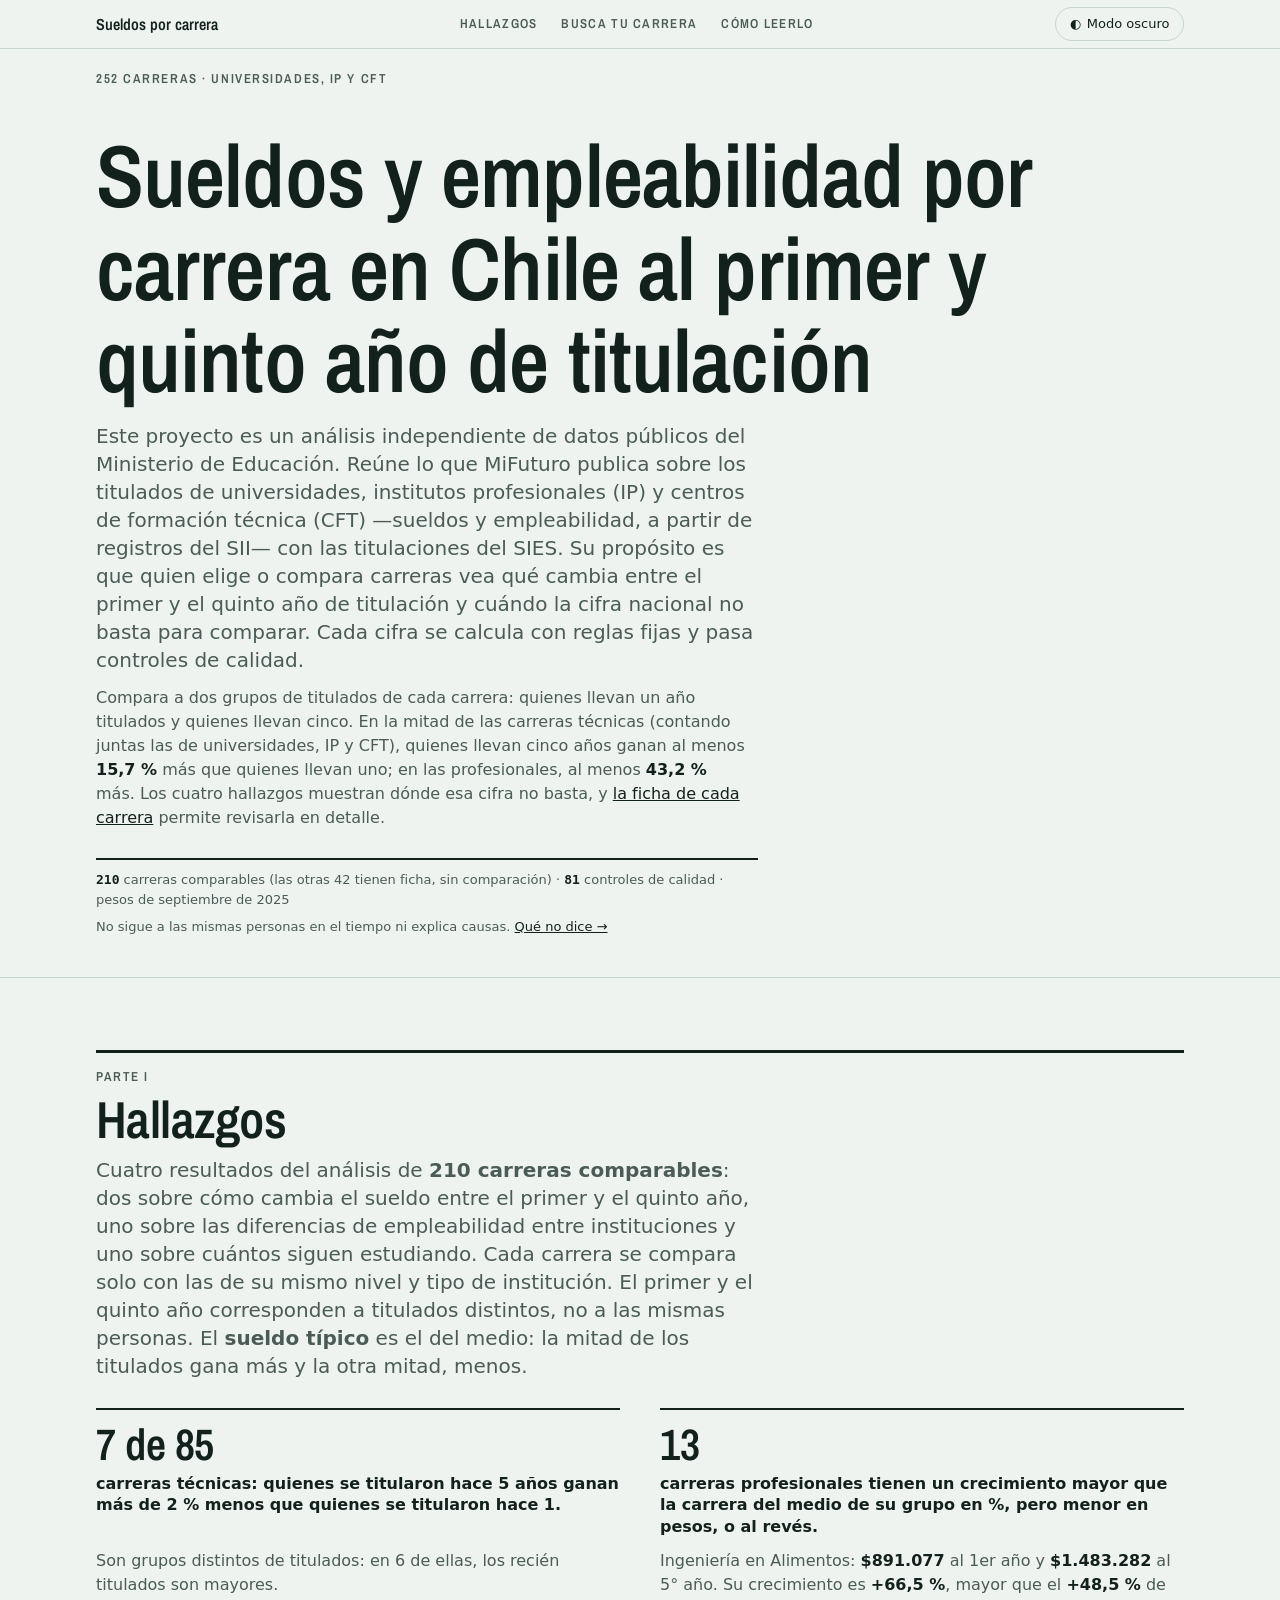
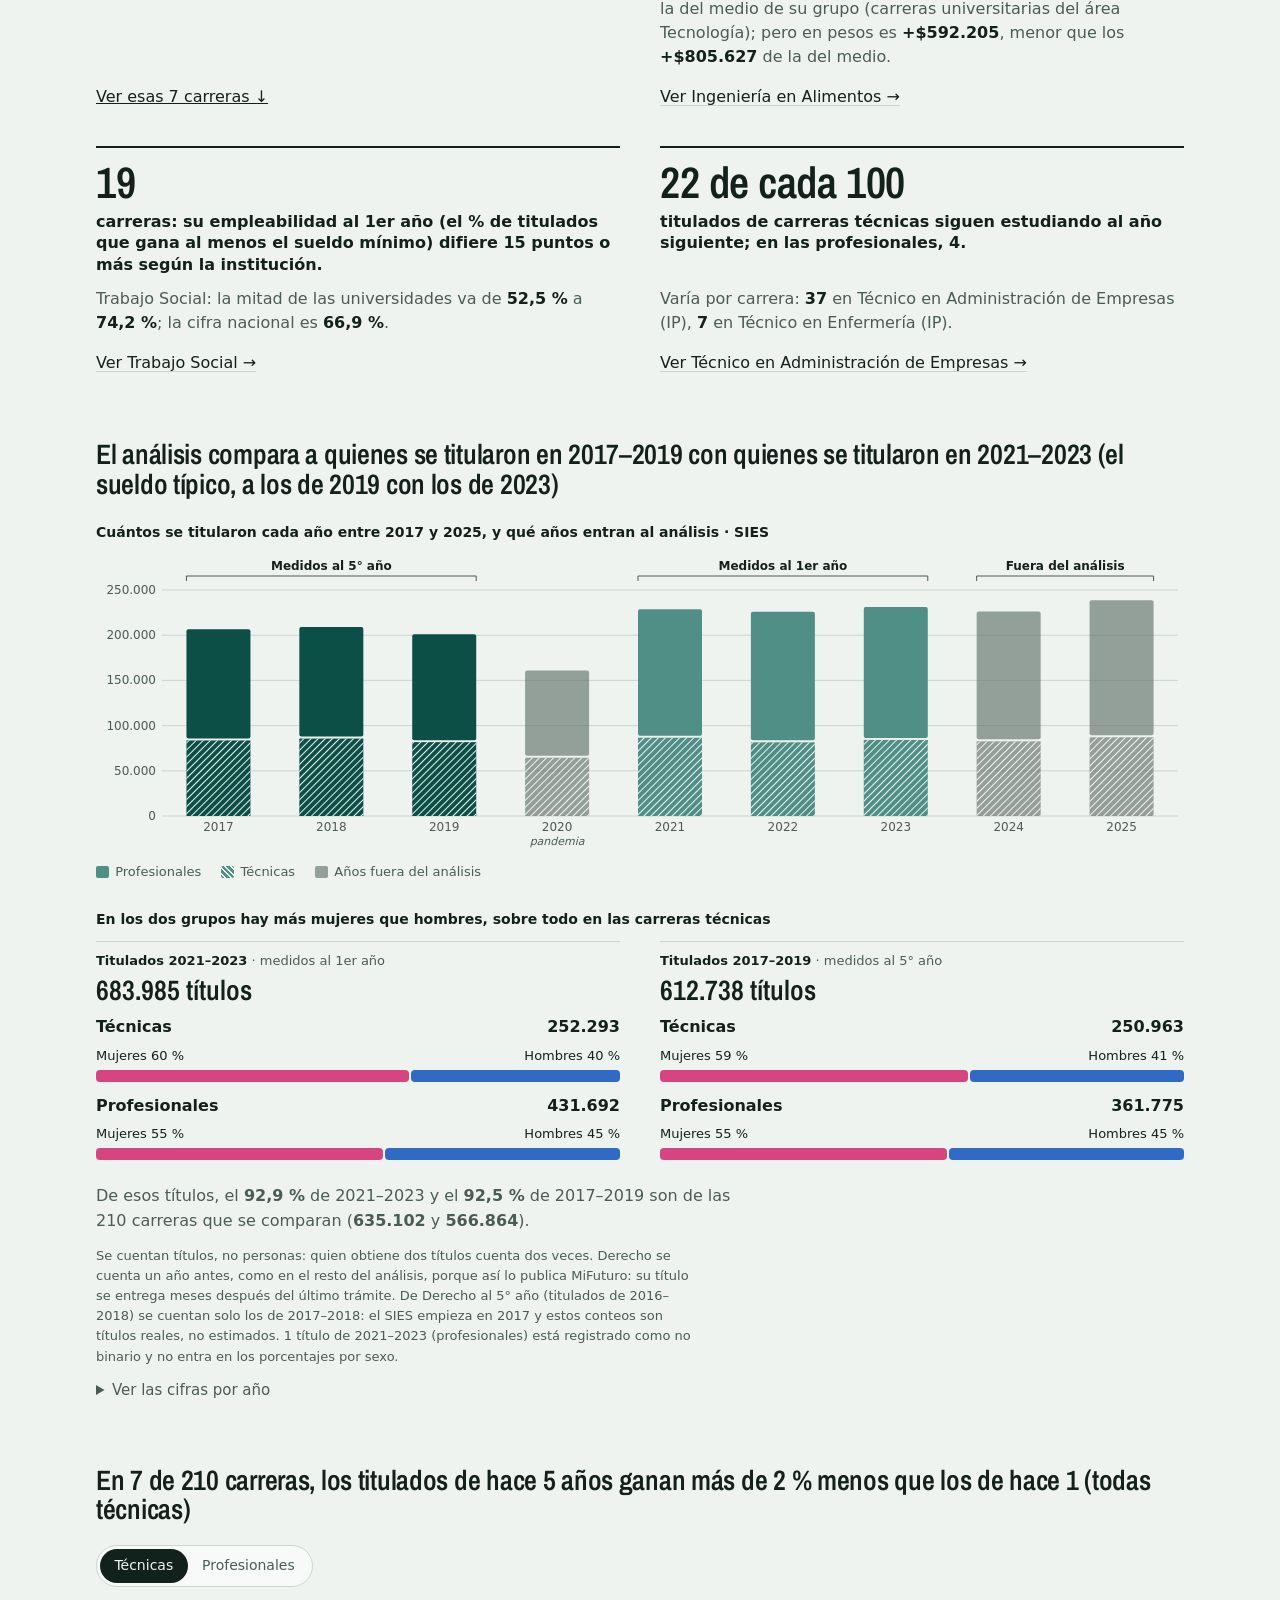
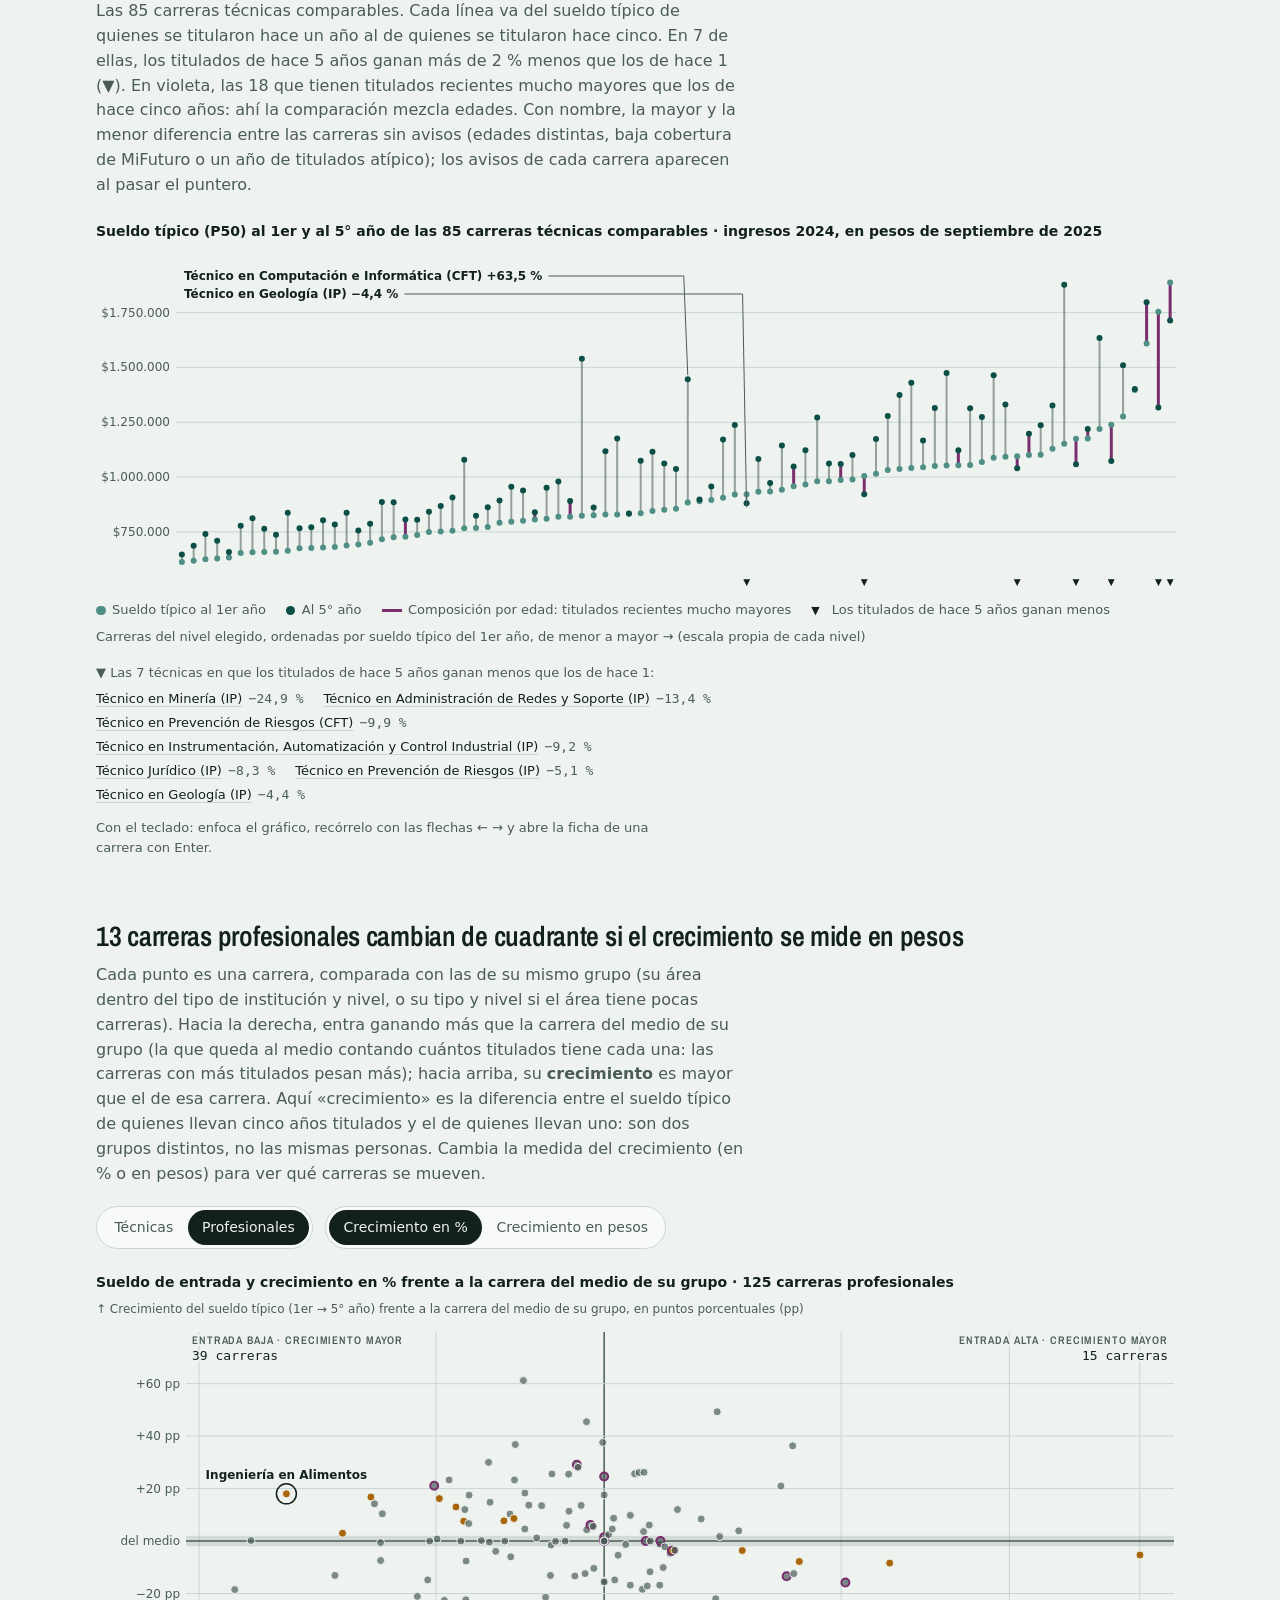
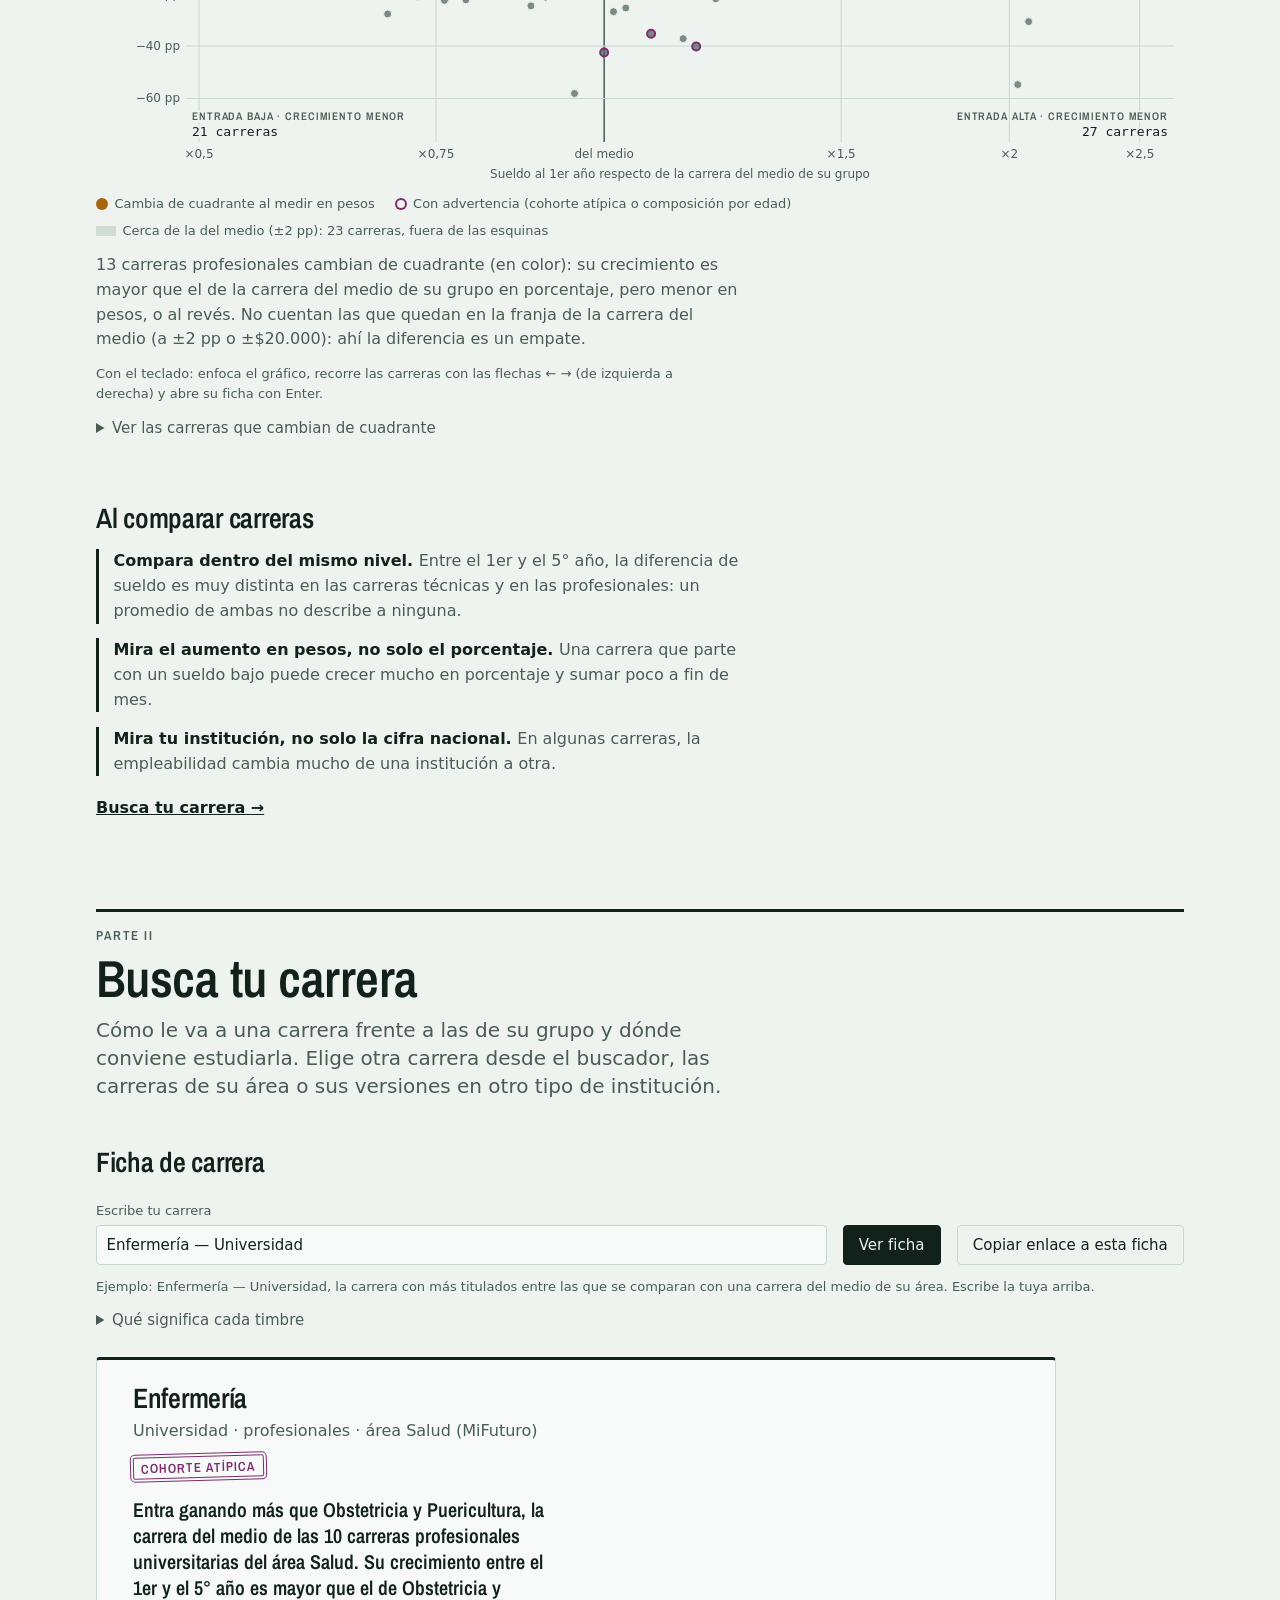
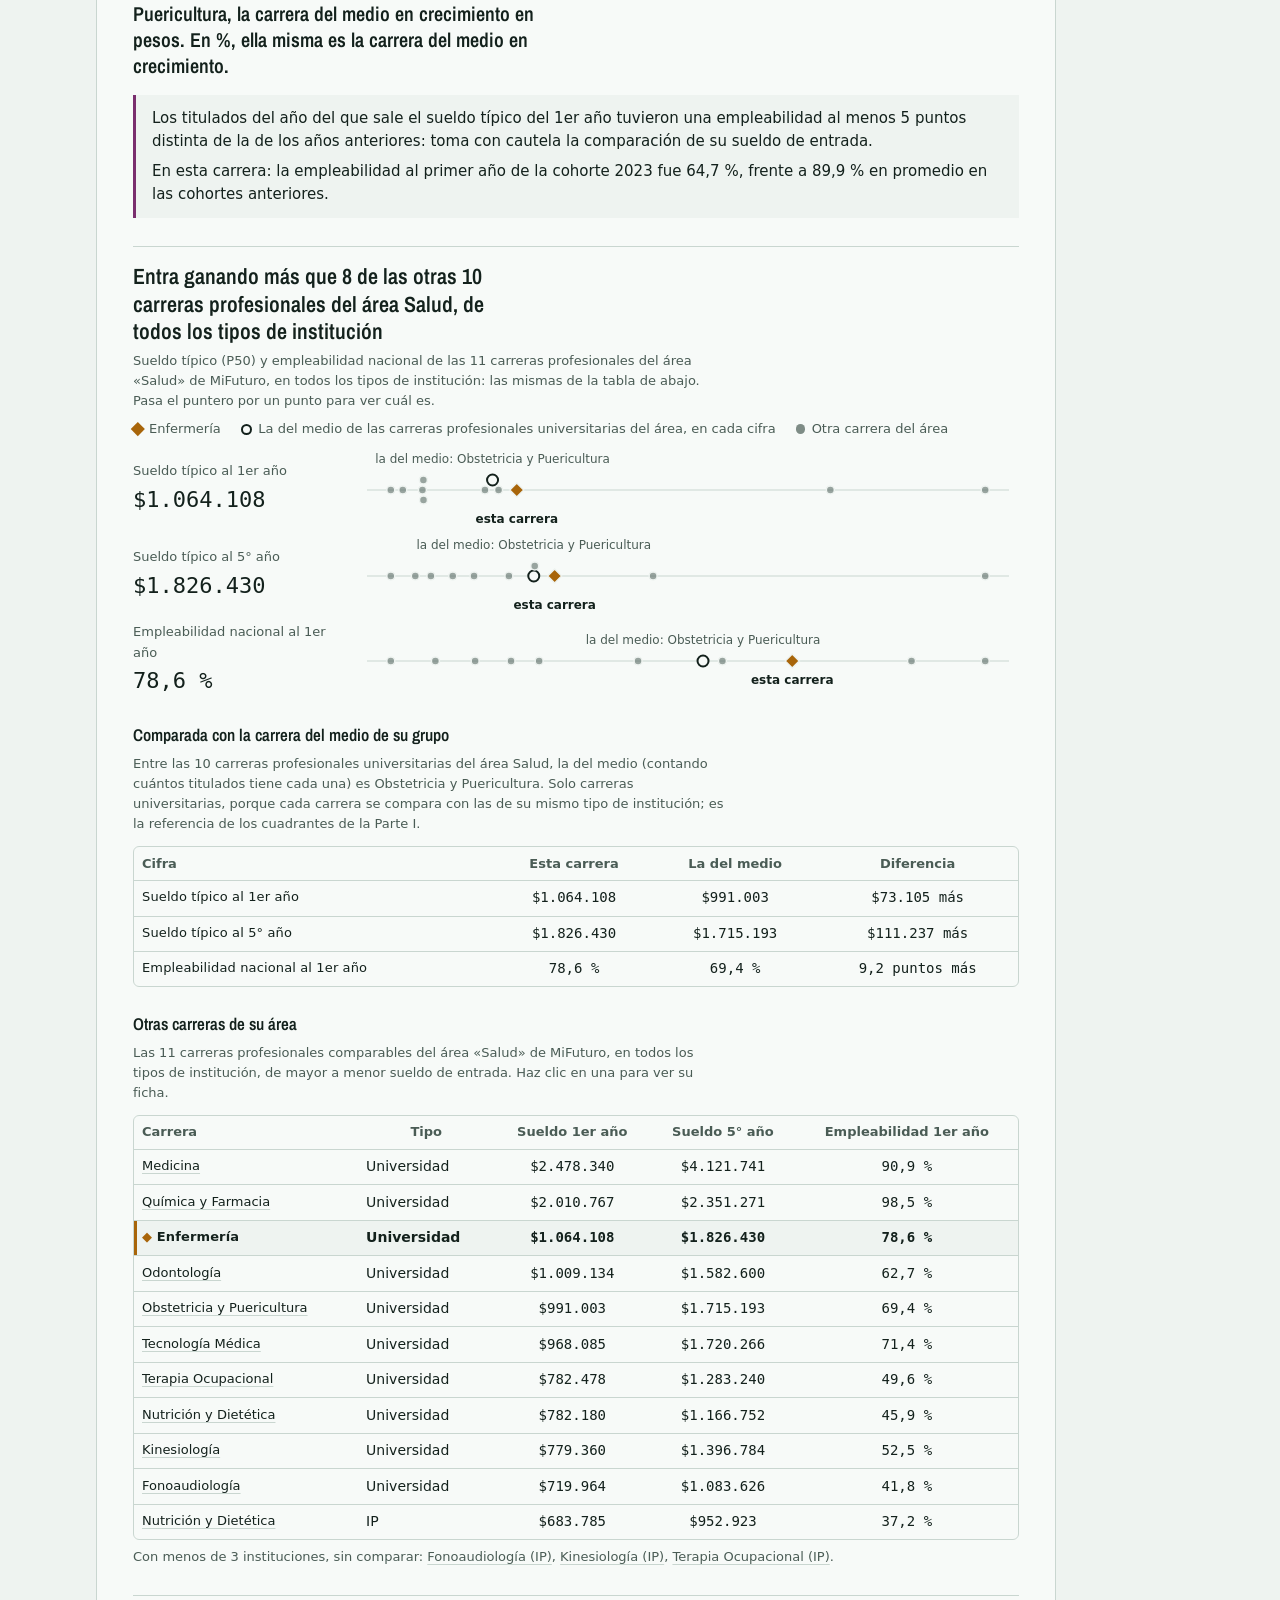
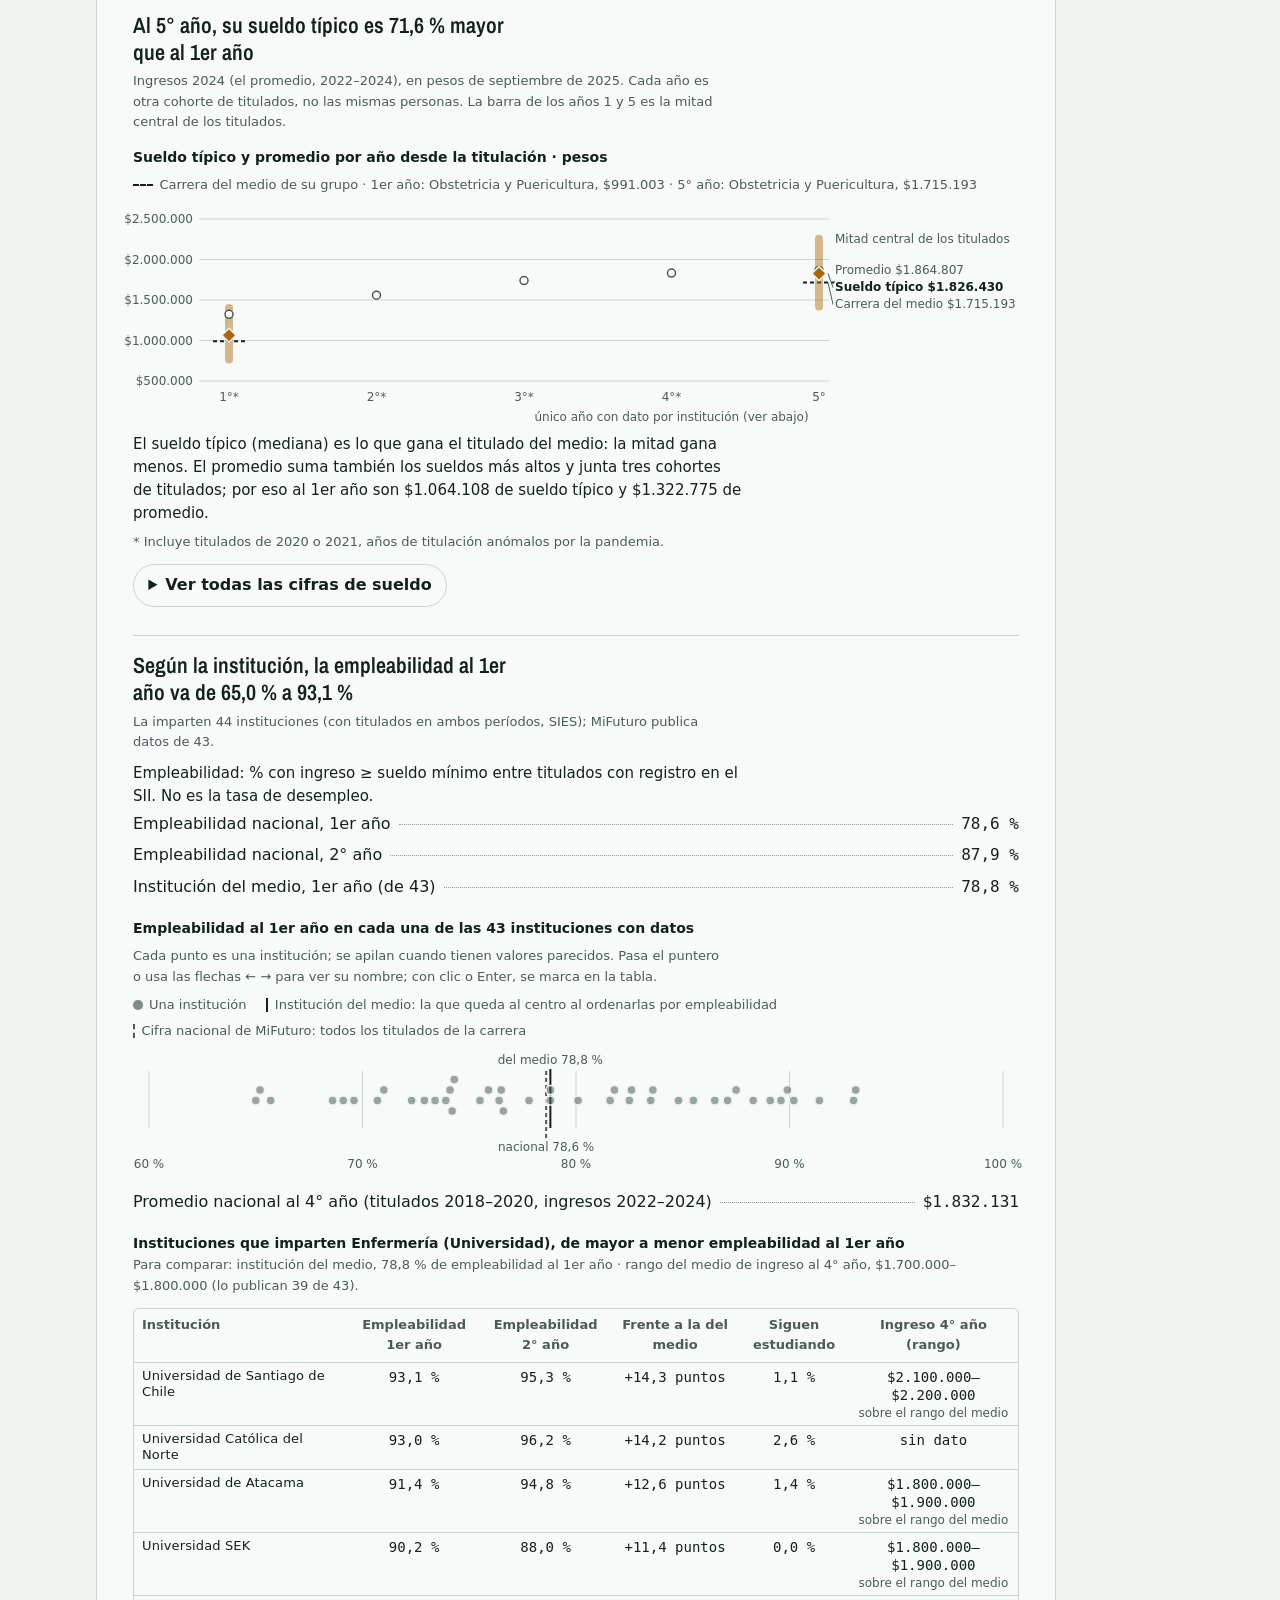
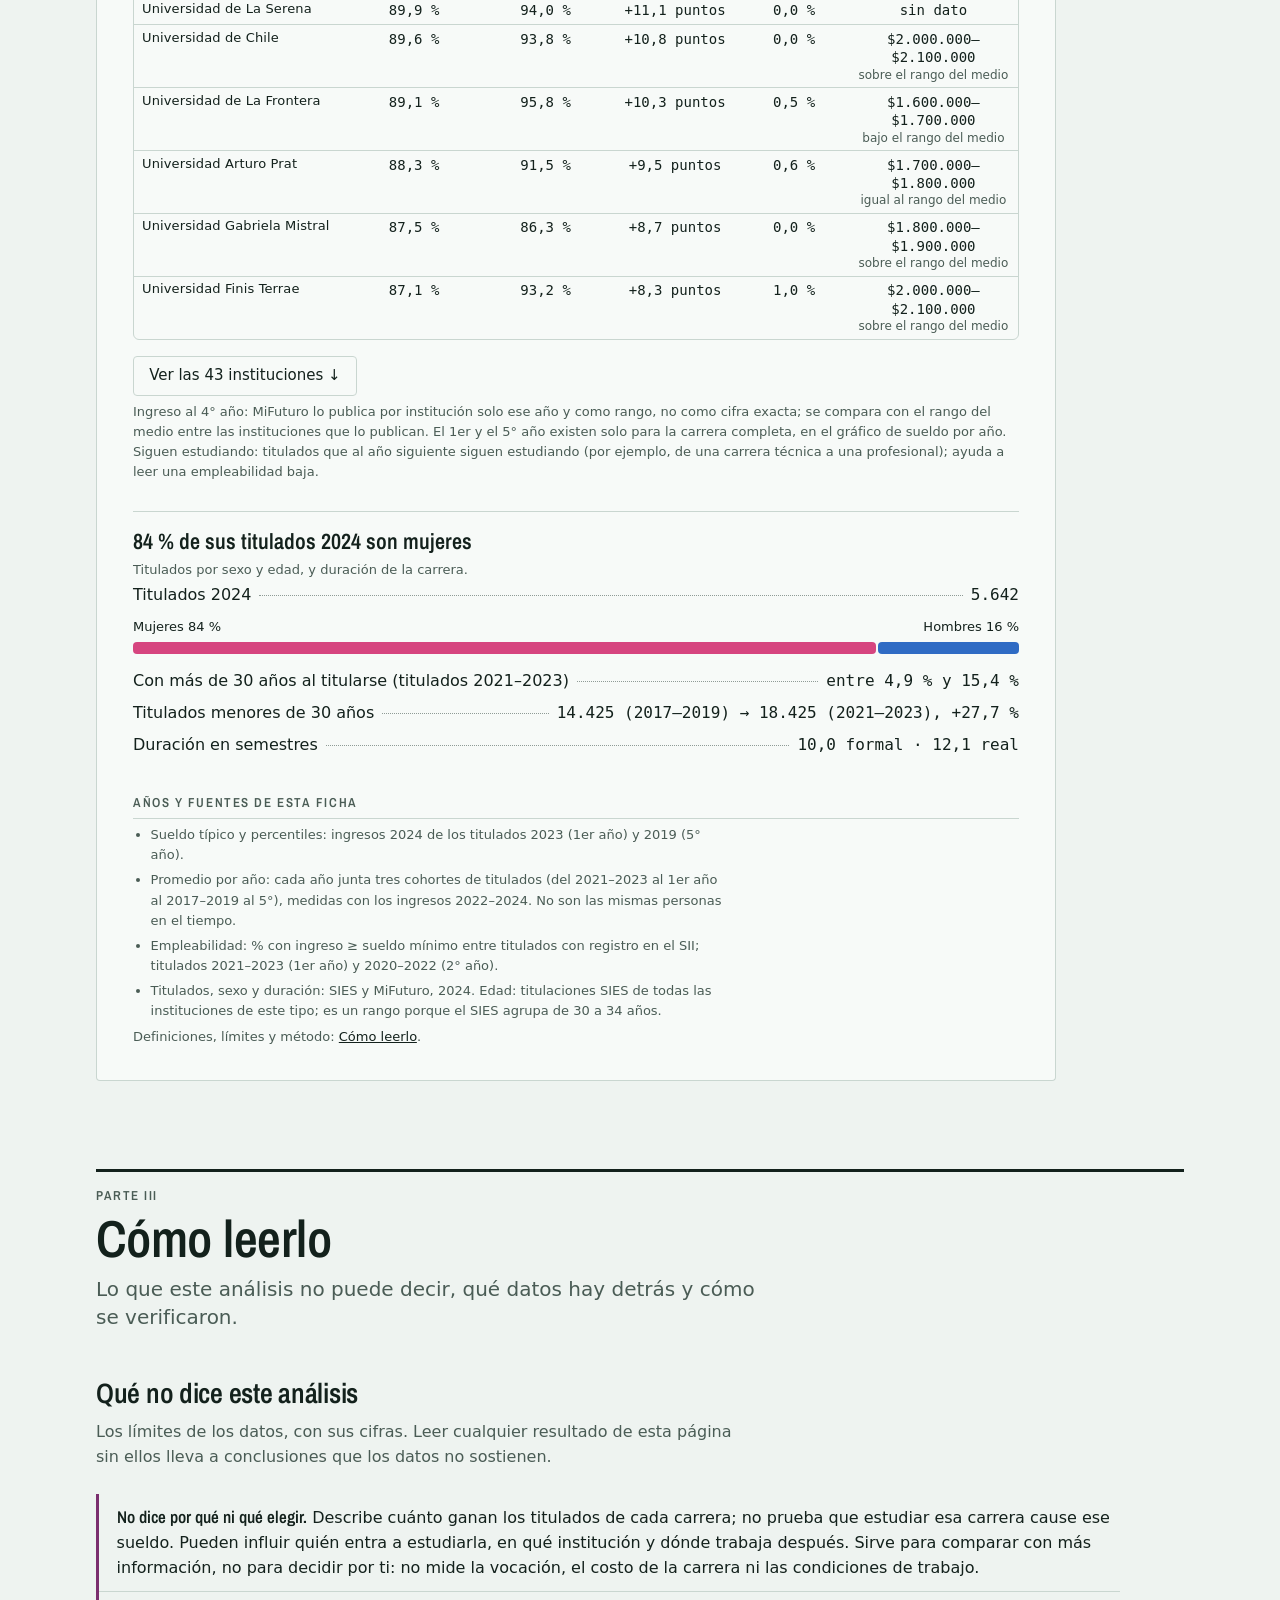
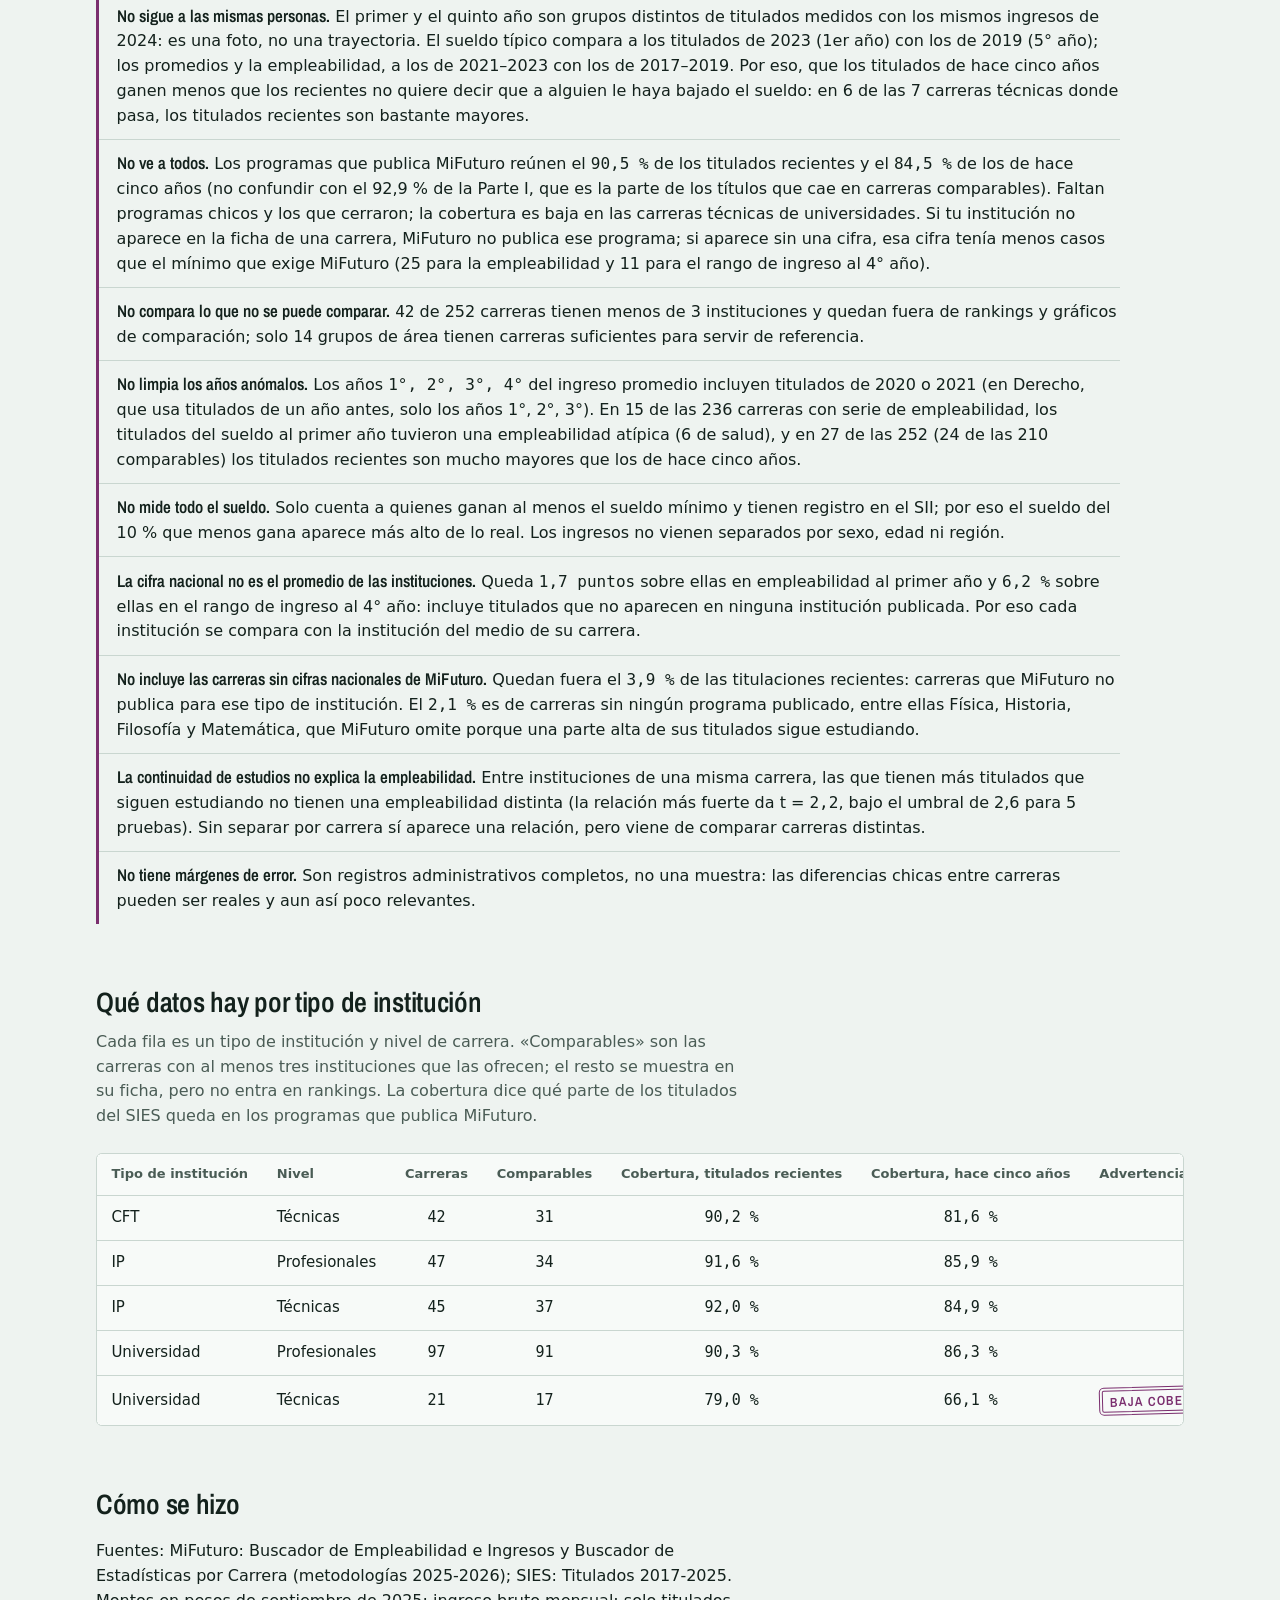
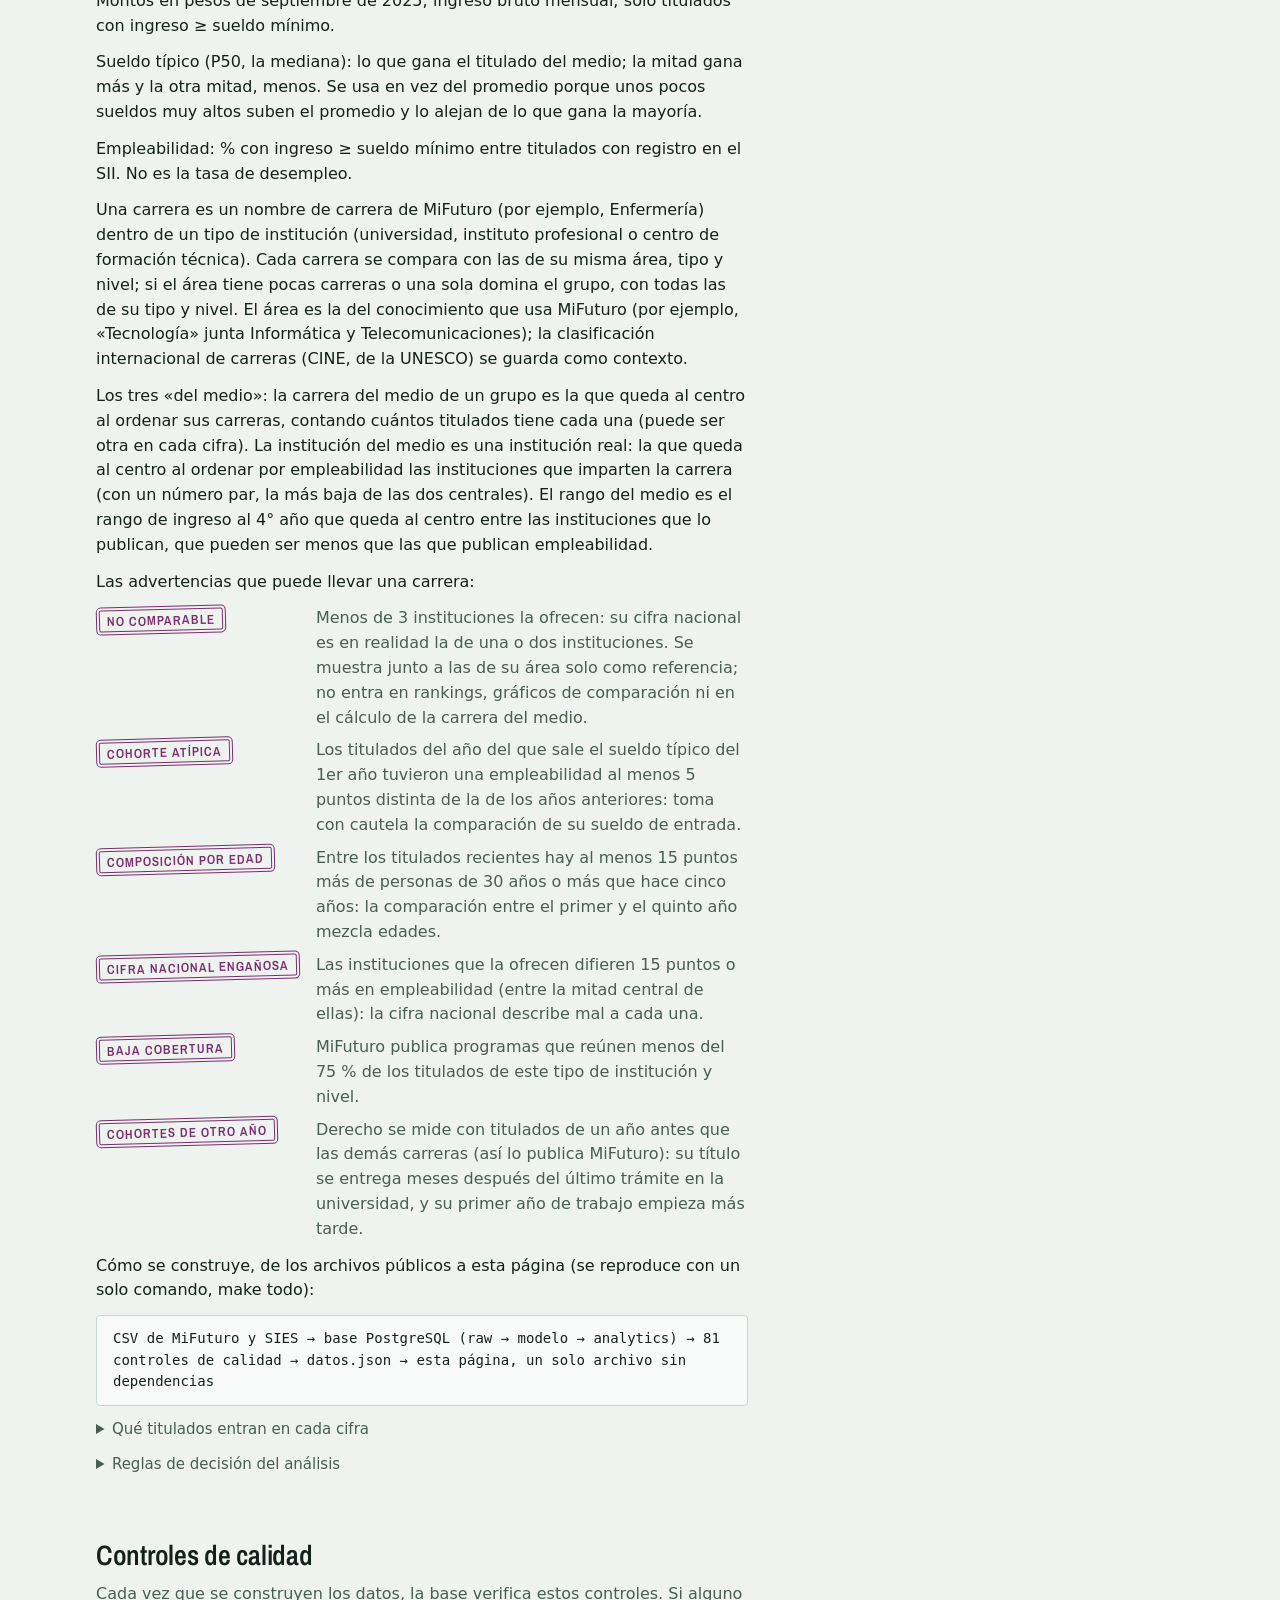
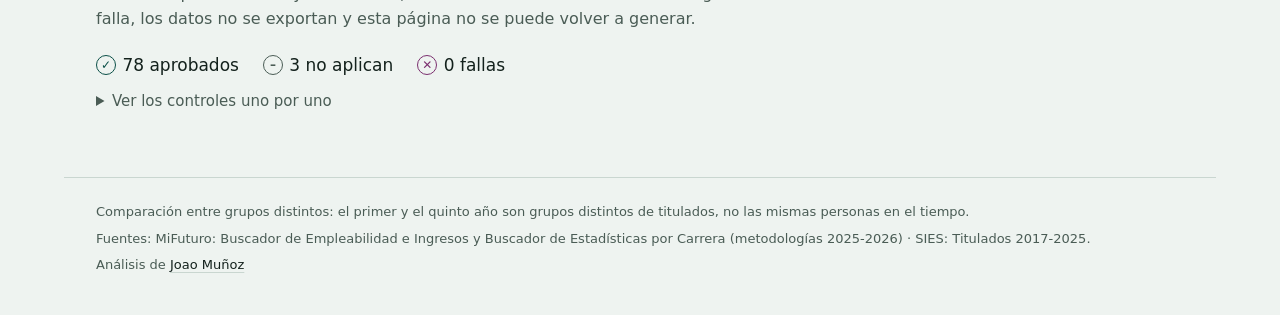
==== commit 62864203: "fix(web): cuadrantes legibles a 320 px y pulido final de la evaluación A 320 px los rótulos de esqui" ====
--- a/docs/index.html
+++ b/docs/index.html
@@ -2026,6 +2026,15 @@
     p.textContent = partes.join(". ").replace(/\s+/g, " ").trim() + ".";
   }
 
+  // Ancho real de un texto en la fuente de la página (medido, no estimado por carácter: una
+  // estimación partía en dos líneas títulos que cabían en una).
+  var lienzoMedida = document.createElement("canvas").getContext("2d");
+  function anchoTexto(texto, tamano) {
+    var cs = getComputedStyle(document.body);
+    lienzoMedida.font = tamano.replace("rem", "") * parseFloat(getComputedStyle(document.documentElement).fontSize) + "px " + cs.fontFamily;
+    return lienzoMedida.measureText(texto).width;
+  }
+
   // Ubica el tooltip junto al punto (x, y) relativo a la figura, sin salirse por los costados.
   function ubicarTooltip(caja, figura, x, y) {
     caja.hidden = false;
@@ -2400,8 +2409,13 @@
 
     var W = lienzo.clientWidth || 800;
     var angosto = W < 600;
+    // A 320 px (≈ 290 de lienzo) los rótulos de esquina en dos líneas aún chocaban
+    // («CRECIMIENTOCRECIMIENTO») y el título del eje X se cortaba: van en tres y en dos líneas.
+    var muyAngosto = W < 330;   // lienzo de 288 px a 320; a 390 (358) bastan dos líneas
+    var TITULO_X = "Sueldo al 1er año respecto de la carrera del medio de su grupo";
+    var tituloX2 = anchoTexto(TITULO_X, "0.75rem") > W - 2;   // a 390 px cabe justo (354 de 358)
     var H = angosto ? Math.round(W * 1.05) : 460;
-    var m = { izq: angosto ? 80 : 90, der: 10, arriba: 10, abajo: 40 };
+    var m = { izq: angosto ? 80 : 90, der: 10, arriba: 10, abajo: tituloX2 ? 53 : 40 };
     var razones = puntos.map(function (q) { return q.razon; });
     var lx0 = Math.log2(Math.min.apply(null, razones) * 0.92), lx1 = Math.log2(Math.max.apply(null, razones) * 1.06);
     var ys = puntos.map(yDe);
@@ -2409,7 +2423,7 @@
     var holgura = (y1 - y0) * 0.04; y0 -= holgura; y1 += holgura;
     // Franjas reservadas arriba y abajo para los rótulos de los cuadrantes: los datos se dibujan
     // en el área interior, así ningún punto queda debajo de un rótulo.
-    var franja = angosto ? 48 : 36;
+    var franja = muyAngosto ? 60 : angosto ? 48 : 36;
     function x(r) { return m.izq + (Math.log2(r) - lx0) / (lx1 - lx0) * (W - m.izq - m.der); }
     function y(v) { return m.arriba + franja + (1 - (v - y0) / (y1 - y0)) * (H - m.arriba - m.abajo - 2 * franja); }
     // Rango de valores que cubre toda el área (incluidas las franjas), para la grilla.
@@ -2451,12 +2465,19 @@
     // Fondo: grilla, ejes y rótulos (se redibuja en cada modo: la escala Y cambia).
     var fondo = svg.querySelector(".c-fondo");
     fondo.replaceChildren();
-    [0.5, 0.75, 1, 1.5, 2, 2.5].forEach(function (r) {
+    // Marcas en orden de prioridad («del medio» primero); una marca cuyo texto chocaría con otra ya
+    // puesta se omite (su línea de grilla queda): a 320 px «×0,75» se montaba sobre «del medio».
+    var puestas = [];
+    [1, 0.5, 2, 1.5, 0.75, 2.5].forEach(function (r) {
       if (Math.log2(r) < lx0 || Math.log2(r) > lx1) return;
       svgEl("line", { x1: x(r), x2: x(r), y1: m.arriba, y2: H - m.abajo }, r === 1 ? "c-centro" : "g-grilla", fondo);
+      // Hasta 2 decimales: con 1 decimal, ×0,75 se leía ×0,8.
+      var txt = r === 1 ? "del medio" : "×" + new Intl.NumberFormat("es-CL", { maximumFractionDigits: 2 }).format(r);
+      var mitad = txt.length * 3.3 + 4;
+      if (puestas.some(function (q) { return Math.abs(q.x - x(r)) < q.mitad + mitad; })) return;
+      puestas.push({ x: x(r), mitad: mitad });
       var t = svgEl("text", { x: x(r), y: H - m.abajo + 16, "text-anchor": "middle" }, "g-eje-texto", fondo);
-      // Hasta 2 decimales: con 1 decimal, ×0,75 se leía ×0,8.
-      t.textContent = r === 1 ? "del medio" : "×" + new Intl.NumberFormat("es-CL", { maximumFractionDigits: 2 }).format(r);
+      t.textContent = txt;
     });
     // Franja "progreso típico": ±margen de la mediana del grupo (0 en el eje relativo).
     var mg = modo === "pct" ? datos.hallazgos.pct_pesos.margen_pp : datos.hallazgos.pct_pesos.margen_pesos;
@@ -2472,8 +2493,11 @@
       (modo === "pct" ? "en puntos porcentuales (pp)" : "en pesos");
     pintarNotaCuadrantes();
     // En celular se centra en todo el ancho: el margen de los ejes en pesos enteros lo correría fuera.
-    var tituloX = svgEl("text", { x: angosto ? W / 2 : (m.izq + W - m.der) / 2, y: H - 4, "text-anchor": "middle" }, "c-titulo-eje", fondo);
-    tituloX.textContent = "Sueldo al 1er año respecto de la carrera del medio de su grupo";
+    var lineasX = tituloX2 ? ["Sueldo al 1er año respecto de", "la carrera del medio de su grupo"] : [TITULO_X];
+    lineasX.forEach(function (l, k) {
+      var tituloX = svgEl("text", { x: angosto ? W / 2 : (m.izq + W - m.der) / 2, y: H - 4 - (lineasX.length - 1 - k) * 13, "text-anchor": "middle" }, "c-titulo-eje", fondo);
+      tituloX.textContent = l;
+    });
     var pasoY = modo === "pct" ? 20 : ((y1 - y0) > 1.2e6 ? 500000 : 250000);
     for (var v = Math.ceil(yPiso / pasoY) * pasoY; v <= yTope; v += pasoY) {
       svgEl("line", { x1: m.izq, x2: W - m.der, y1: y(v), y2: y(v) }, v === 0 ? "c-centro" : "g-grilla", fondo);
@@ -2486,15 +2510,17 @@
     var frente = svg.querySelector(".c-frente");
     frente.replaceChildren();
     // En pantallas angostas el rótulo va en dos líneas (si no, los de izquierda y derecha chocan).
-    var abajoY = H - m.abajo - (angosto ? 36 : 22);
+    var abajoY = H - m.abajo - (muyAngosto ? 48 : angosto ? 36 : 22);
     [["entrada baja · progresa más", m.izq + 6, m.arriba + 12, "start"],
      ["entrada alta · progresa más", W - m.der - 6, m.arriba + 12, "end"],
      ["entrada baja · progresa menos", m.izq + 6, abajoY, "start"],
      ["entrada alta · progresa menos", W - m.der - 6, abajoY, "end"]].forEach(function (e) {
-      var lineas = angosto ? e[0].split(" · ") : [e[0]];
+      var lineas = angosto ? e[0].split(" · ").map(nombreCuadrante) : [nombreCuadrante(e[0])];
+      // Muy angosto: «crecimiento mayor» en dos líneas, para que izquierda y derecha no se toquen.
+      if (muyAngosto) lineas = [lineas[0]].concat(lineas[1].split(" "));
       lineas.forEach(function (l, k) {
         var t = svgEl("text", { x: e[1], y: e[2] + k * 12, "text-anchor": e[3] }, "c-cuadrante", frente);
-        t.textContent = nombreCuadrante(l);
+        t.textContent = l;
       });
       var c = svgEl("text", { x: e[1], y: e[2] + (lineas.length - 1) * 12 + 16, "text-anchor": e[3] }, "c-conteo", frente);
       var nz = conteoZona(modo, e[0]);   // del SQL; la franja no pertenece a ninguna esquina
@@ -2746,14 +2772,18 @@
     if (a == null && b == null) return "En crecimiento entre el 1er y el 5° año, en % y en pesos, ella misma es la carrera del medio.";
     var ella = a == null ? " En %, ella misma es la carrera del medio en crecimiento." : b == null ? " En pesos, ella misma es la carrera del medio en crecimiento." : "";
     if (a != null && b != null && xp === xd && a === b) return base + DIF[a] + " de " + xp + ", la carrera del medio en crecimiento, en % y en pesos.";
-    var partes = [];
-    if (a != null) partes.push(DIF[a] + " de " + xp + " en %");
-    if (b != null) partes.push((a != null ? "y " : "") + DIF[b] + " de " + (xd === xp ? "esa misma carrera" : xd) + " en pesos");
+    // Con las dos medidas cada carrera se nombra junto a su papel, sin paréntesis al final: antes
+    // «…y menor que el de esa misma carrera en pesos (la carrera del medio en crecimiento)» no
+    // dejaba claro a qué se refería el paréntesis (evaluación final, 19-11-26).
+    if (a != null && b != null) {
+      return base + (xp === xd
+        ? DIF[a] + " de " + xp + ", la carrera del medio en crecimiento, en %, y " + DIF[b].split(" ")[0] + " en pesos."
+        : DIF[a] + " de " + xp + " (la del medio en %) y " + DIF[b] + " de " + xd + " (la del medio en pesos).");
+    }
     // Con una sola medida se nombra cuál: «la carrera del medio en crecimiento» a secas hacía que
     // Enfermería y Obstetricia se nombraran mutuamente como «la» del medio.
-    var cual = xp && xd ? (xp !== xd ? "las carreras del medio en cada medida" : "la carrera del medio en crecimiento")
-      : "la carrera del medio en crecimiento " + (xp ? "en %" : "en pesos");
-    return base + partes.join(", ") + " (" + cual + ")." + ella;
+    return base + (a != null ? DIF[a] + " de " + xp + ", la carrera del medio en crecimiento en %."
+                             : DIF[b] + " de " + xd + ", la carrera del medio en crecimiento en pesos.") + ella;
   }
 
   function veredicto(p) {
@@ -3785,9 +3815,10 @@
   document.addEventListener("pointerdown", function (e) { ultimoToque = { el: e.target, t: Date.now() }; }, true);
 
   function capturarOrigen() {
-    var foco = document.activeElement;
+    // Un toque o clic reciente manda sobre el foco: Safari no enfoca el botón al hacer clic, y el
+    // foco que quedaba de antes devolvía al lector a la tarjeta anterior al volver.
+    var foco = ultimoToque.el && Date.now() - ultimoToque.t < 2000 ? ultimoToque.el : document.activeElement;
     if (foco === document.body) foco = null;
-    if (!foco && ultimoToque.el && Date.now() - ultimoToque.t < 2000) foco = ultimoToque.el;
     var seccion = foco && foco.closest ? foco.closest("section.bloque") : null;
     if (!seccion) {
       var centro = document.elementFromPoint(window.innerWidth / 2, window.innerHeight / 2);
@@ -4358,7 +4389,9 @@
         t1.appendChild(el("code", "qa-nombre", c.objeto));
         t1.setAttribute("data-rotulo", "Control");
         var t2 = el("td"); t2.setAttribute("data-rotulo", "Estado"); t2.appendChild(estadoNodo(c.estado));
-        var t3 = el("td", null, c.detalle); t3.setAttribute("data-rotulo", "Resultado");
+        // Coma decimal como en el resto de la página: el detalle viene de format() en SQL («0.33 %»),
+        // que también lee el log del build; se convierte solo al mostrarlo.
+        var t3 = el("td", null, c.detalle.replace(/(\d)\.(\d)/g, "$1,$2")); t3.setAttribute("data-rotulo", "Resultado");
         t3.title = "Criterio: " + c.umbral;
         tr.appendChild(t1); tr.appendChild(t2); tr.appendChild(t3);
         cuerpo.appendChild(tr);
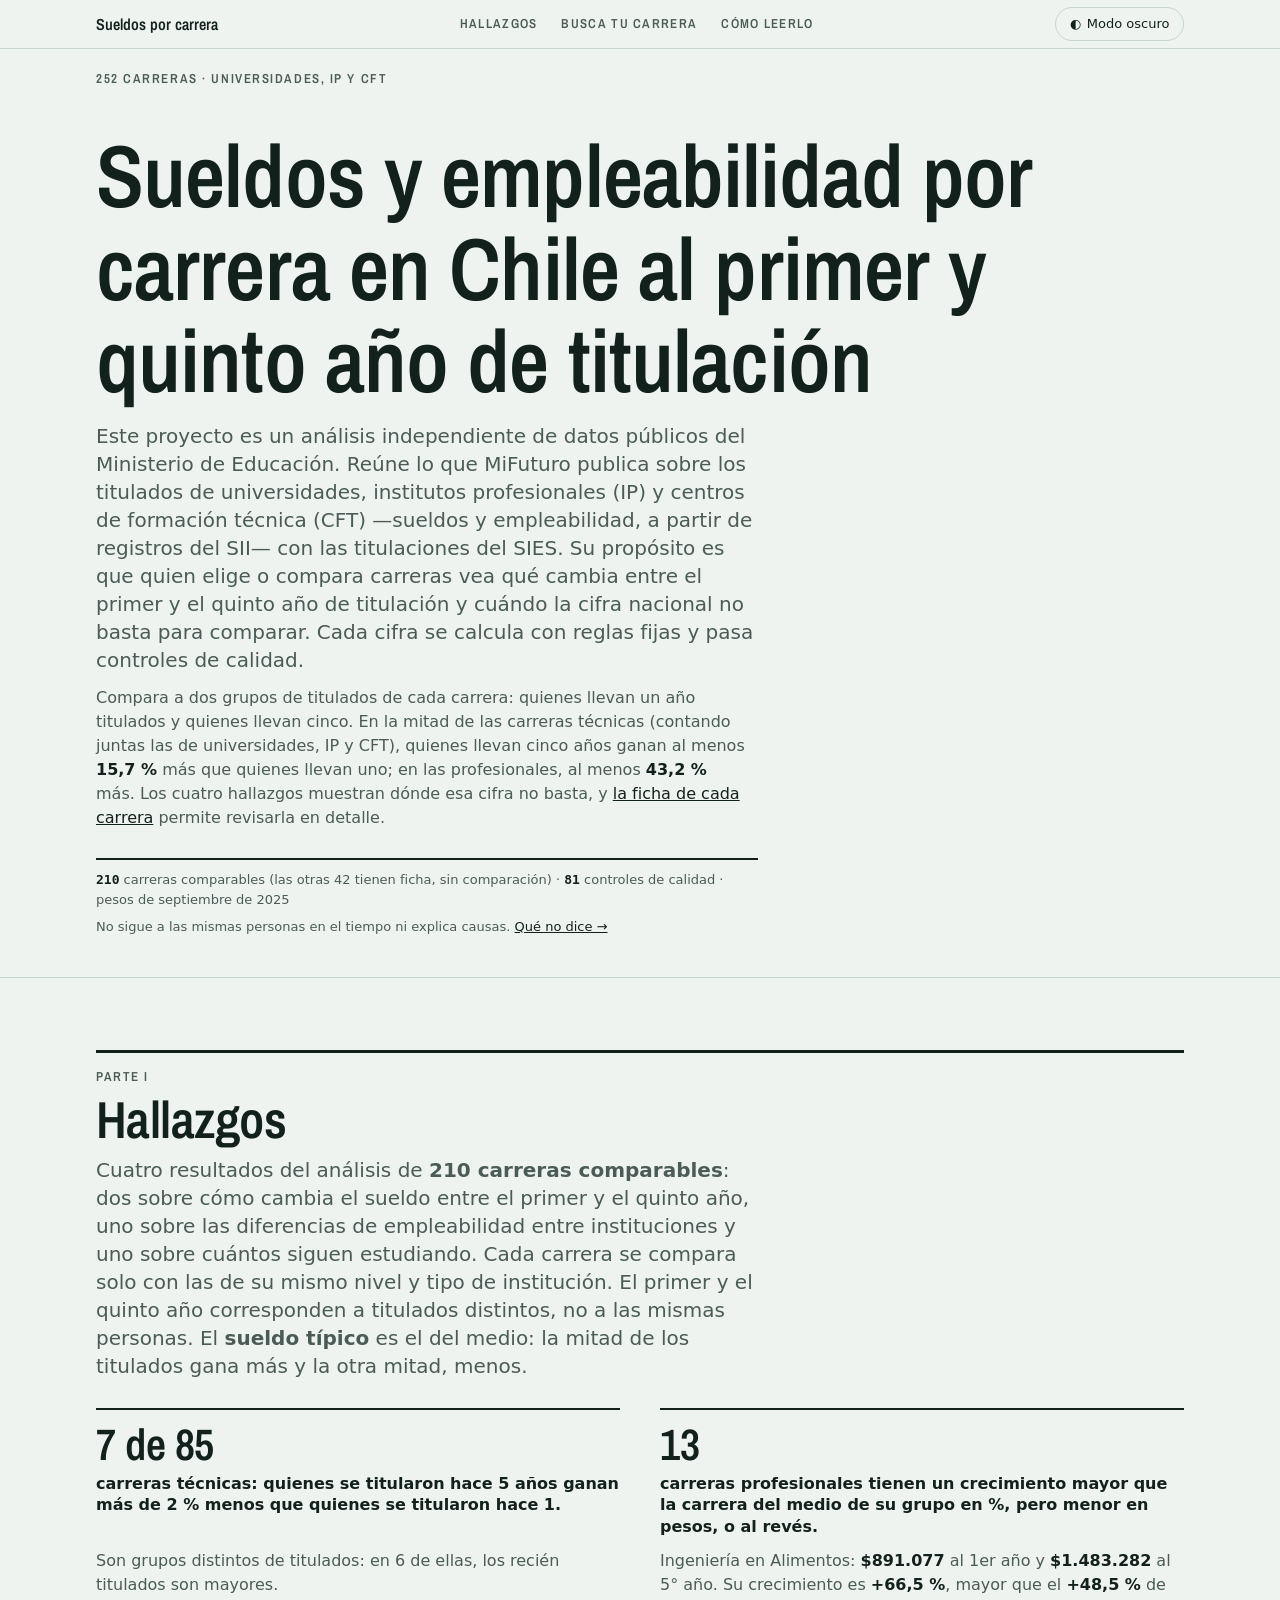
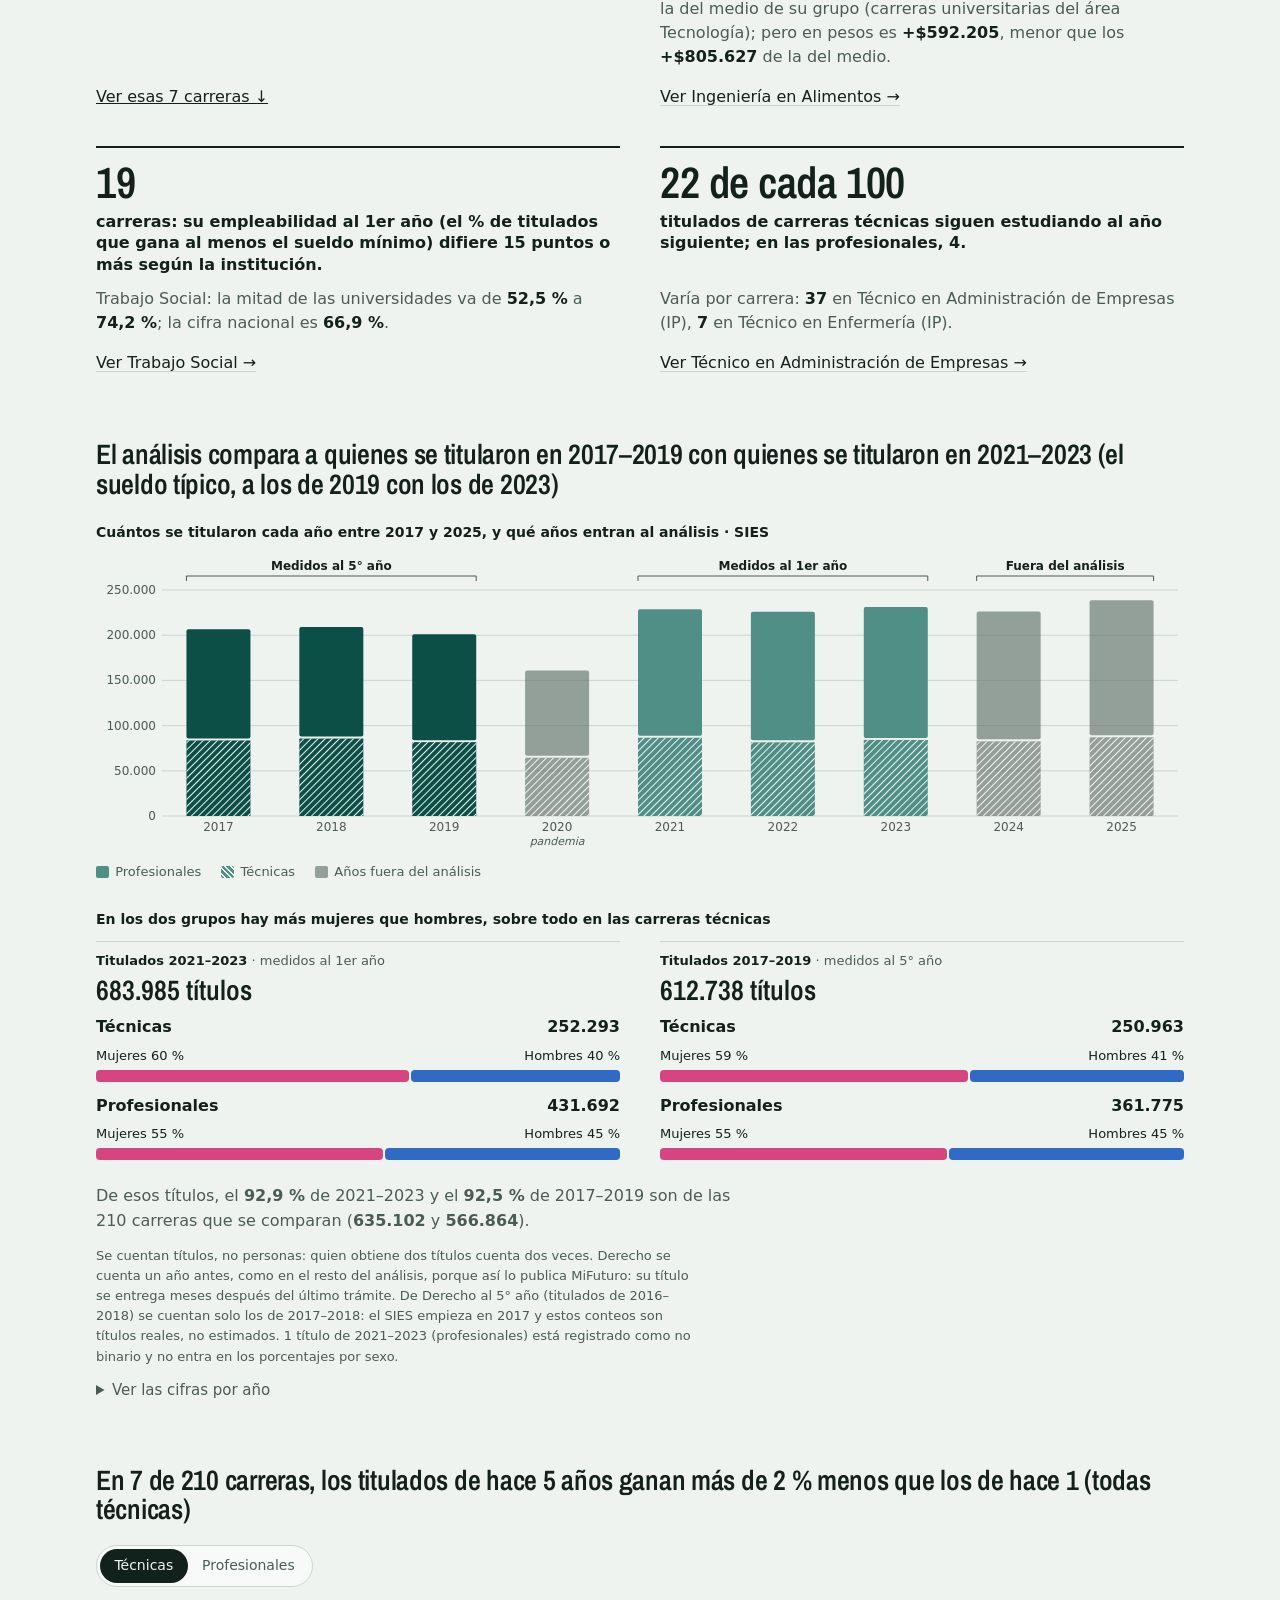
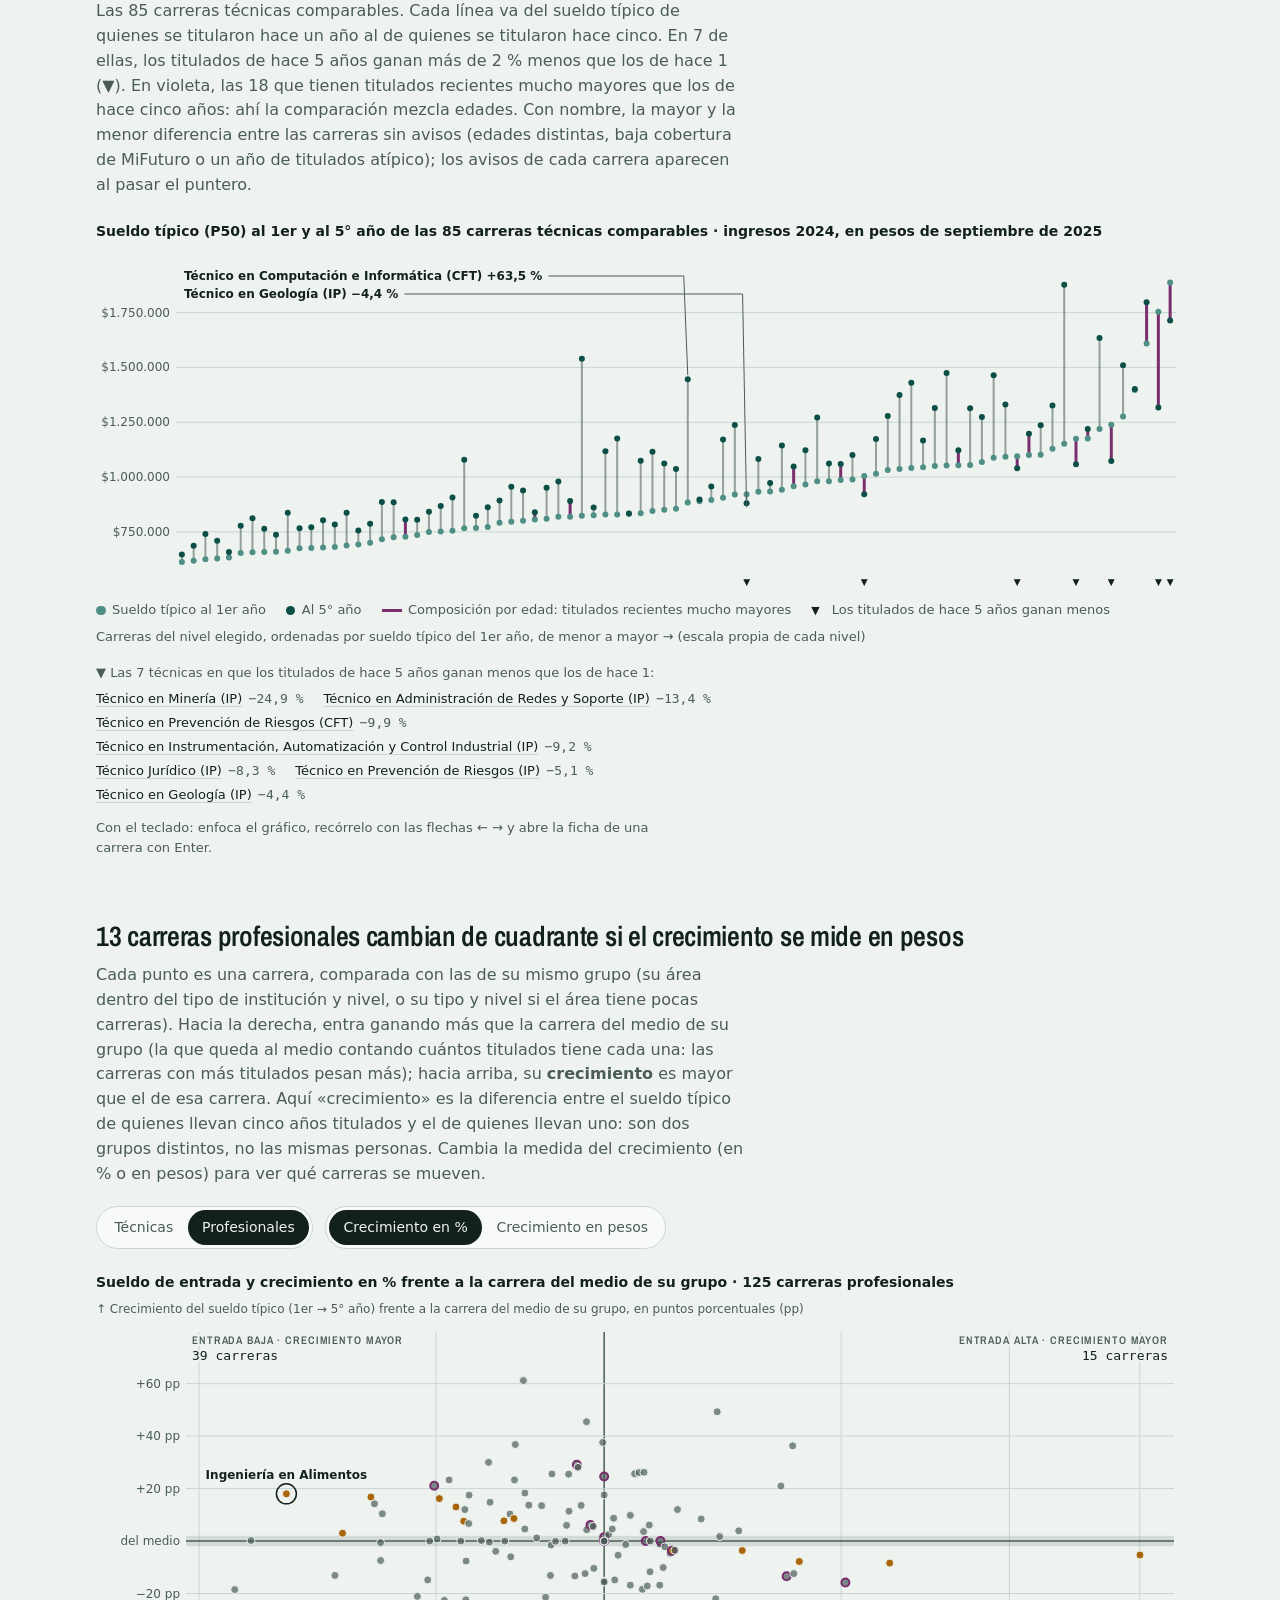
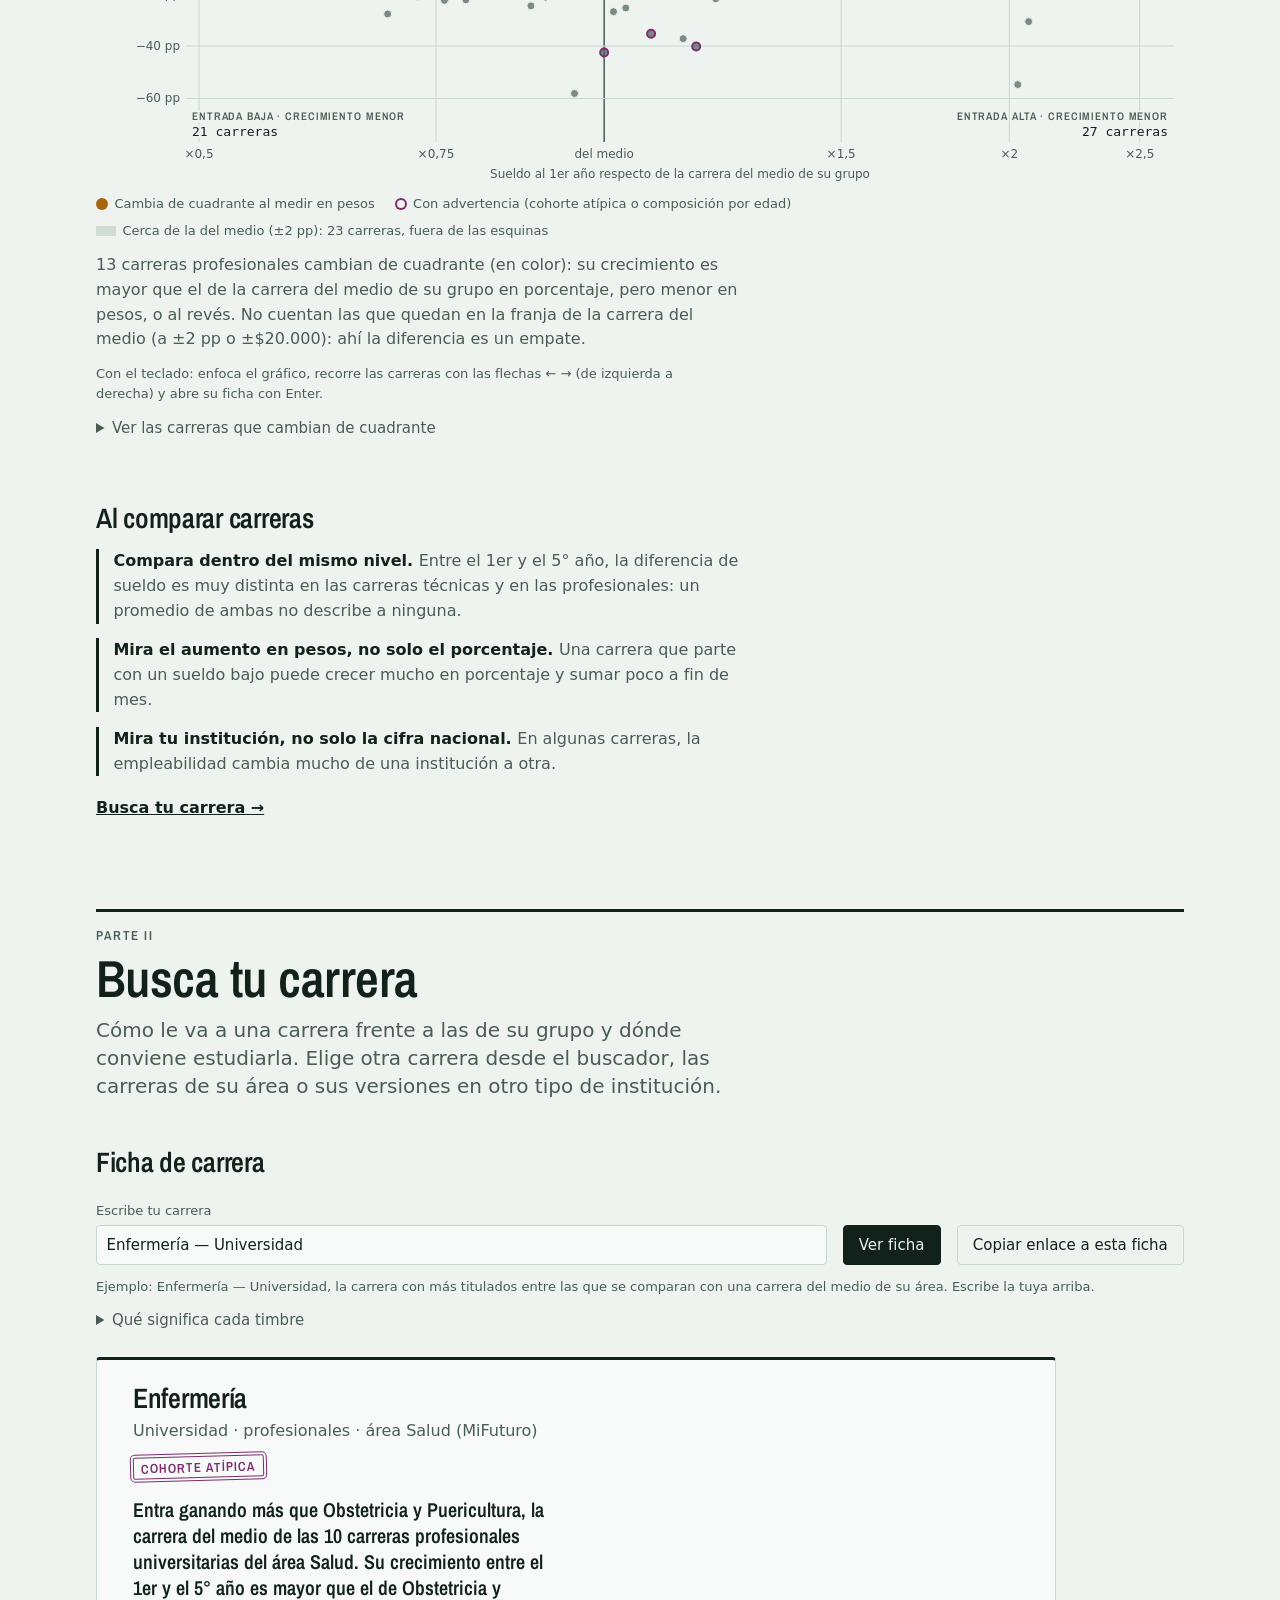
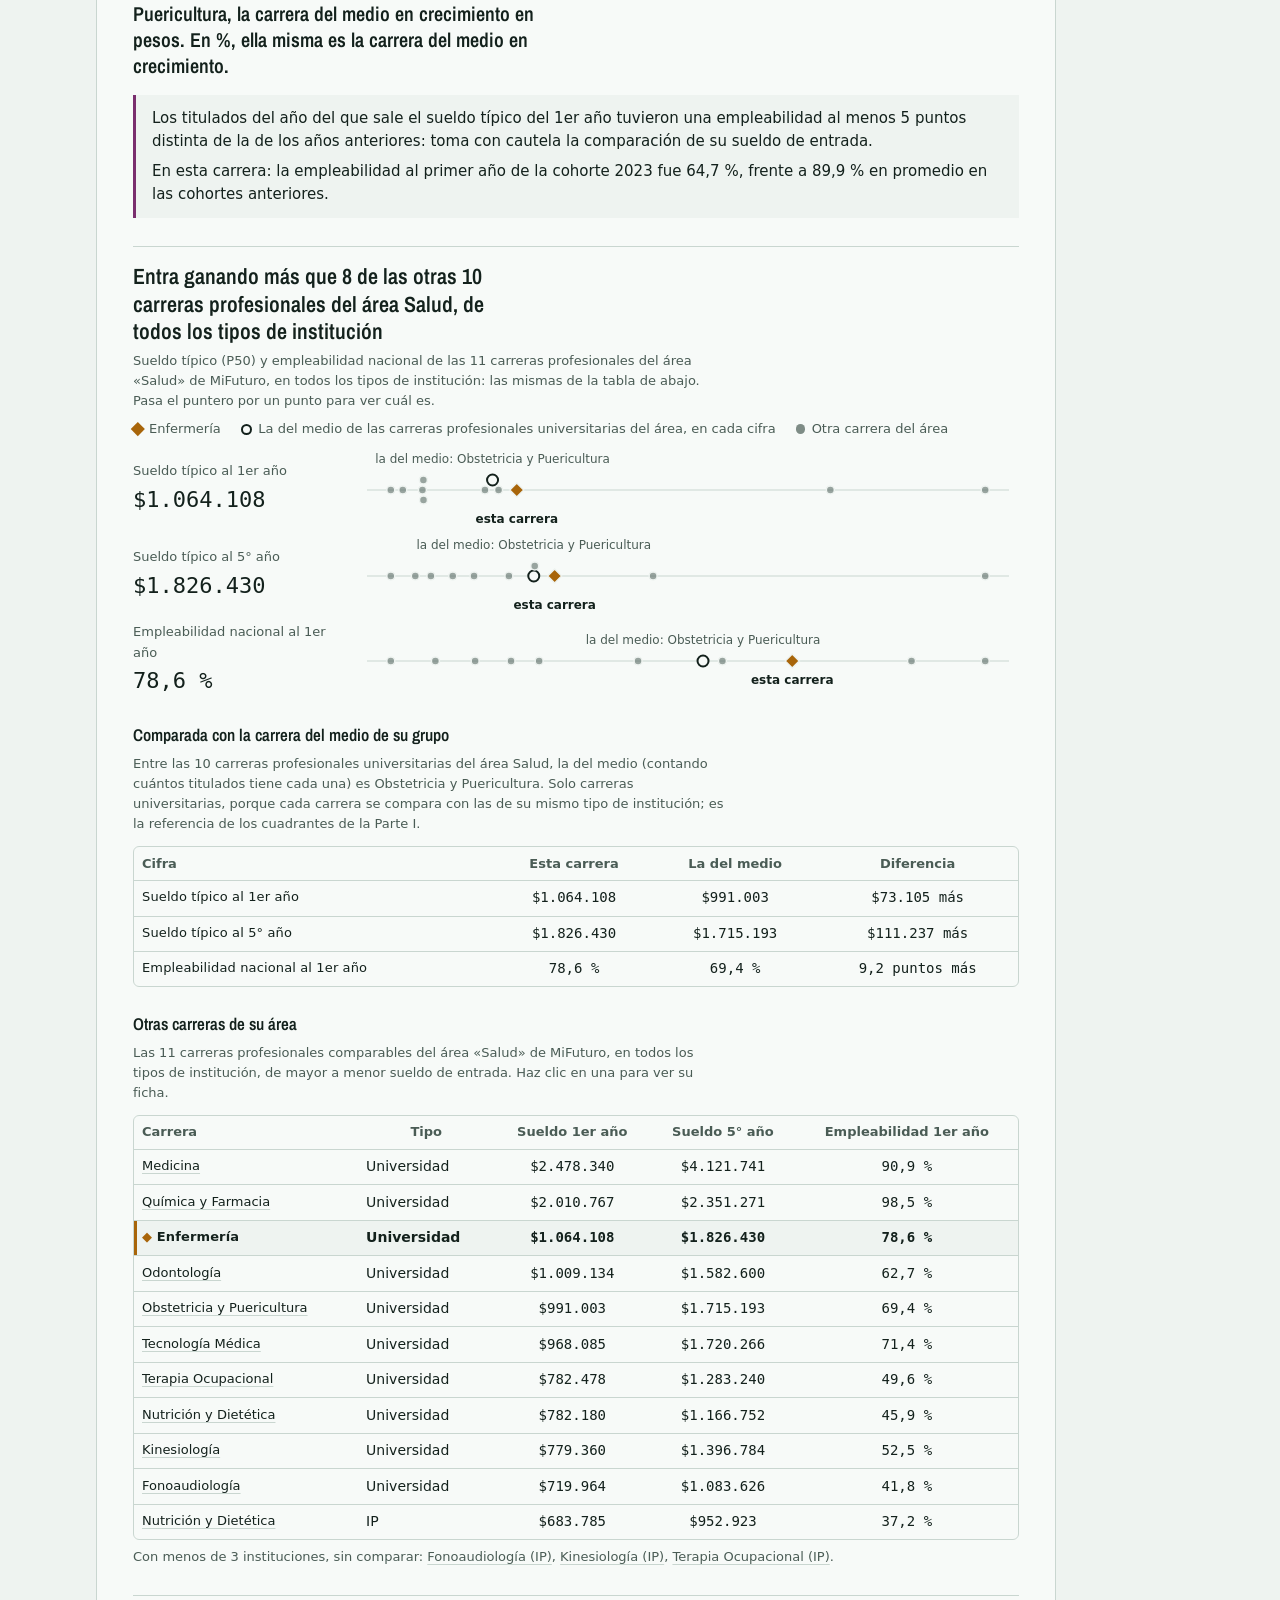
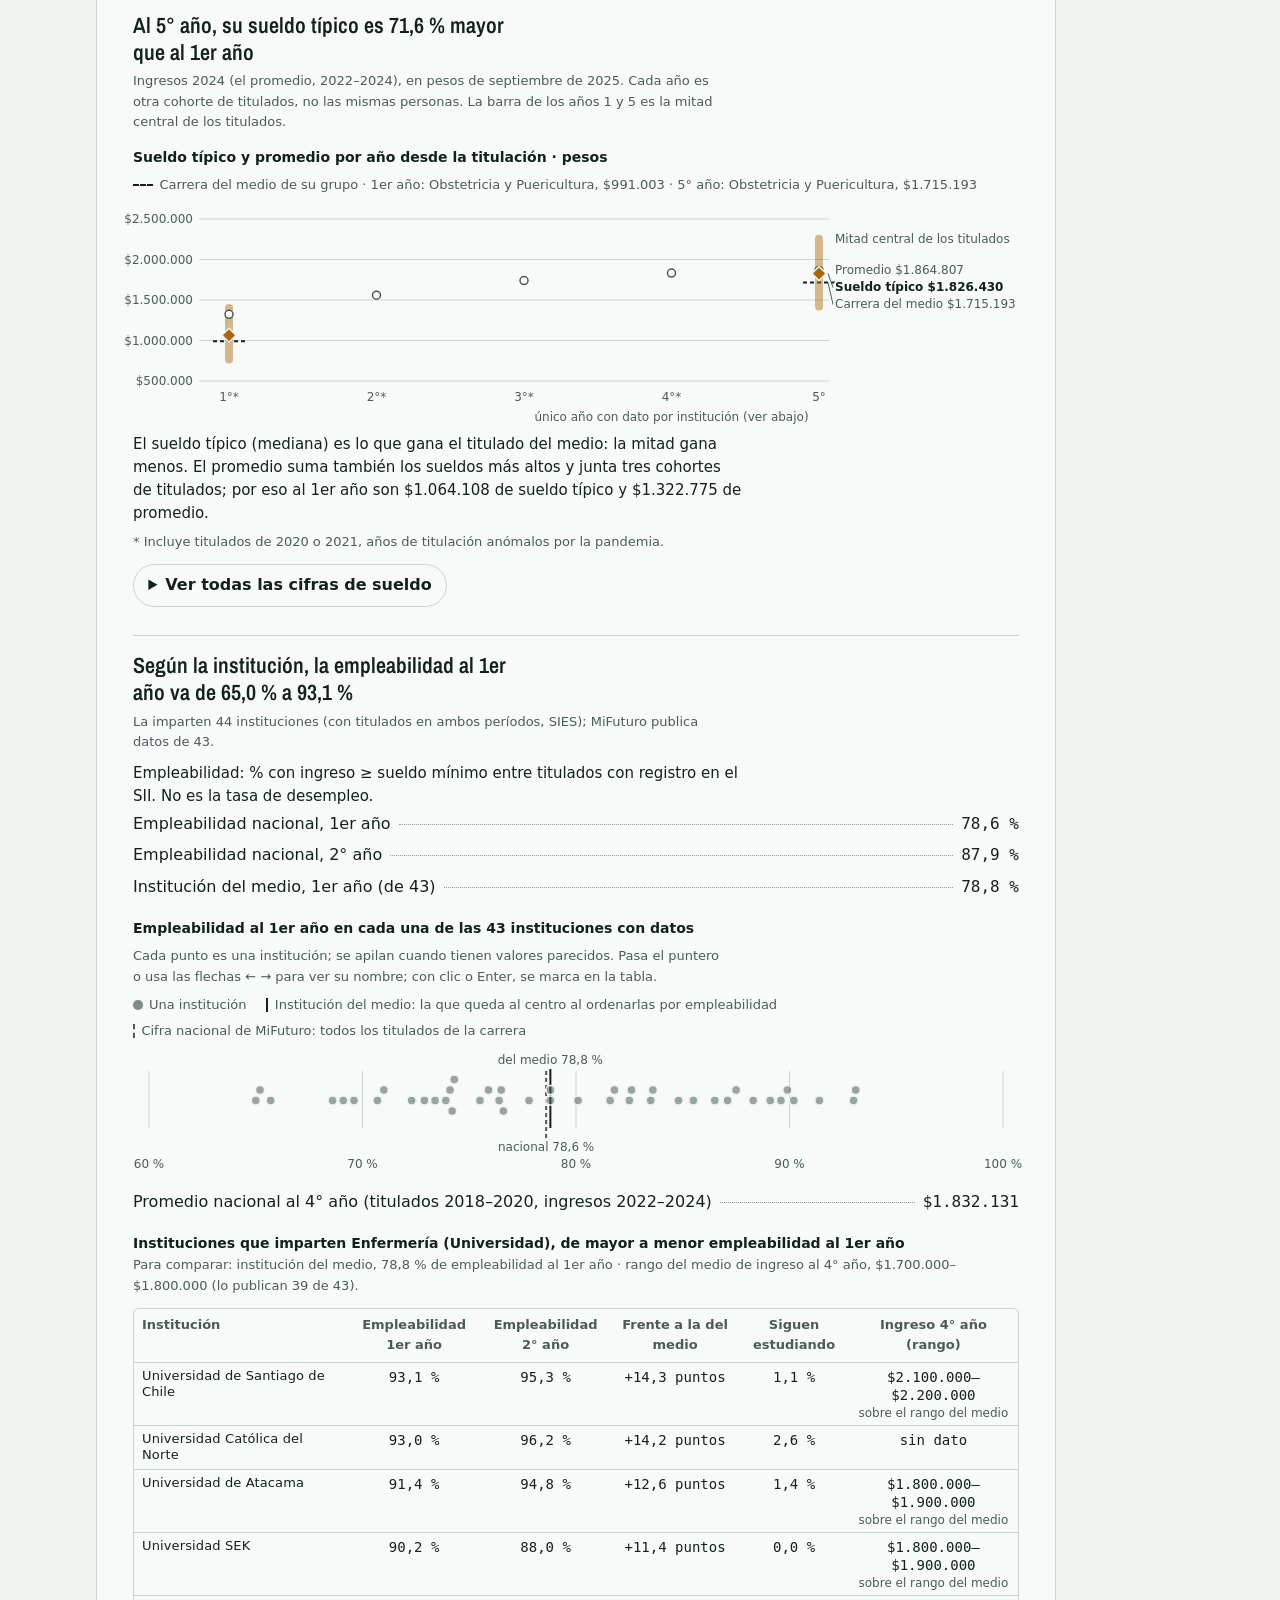
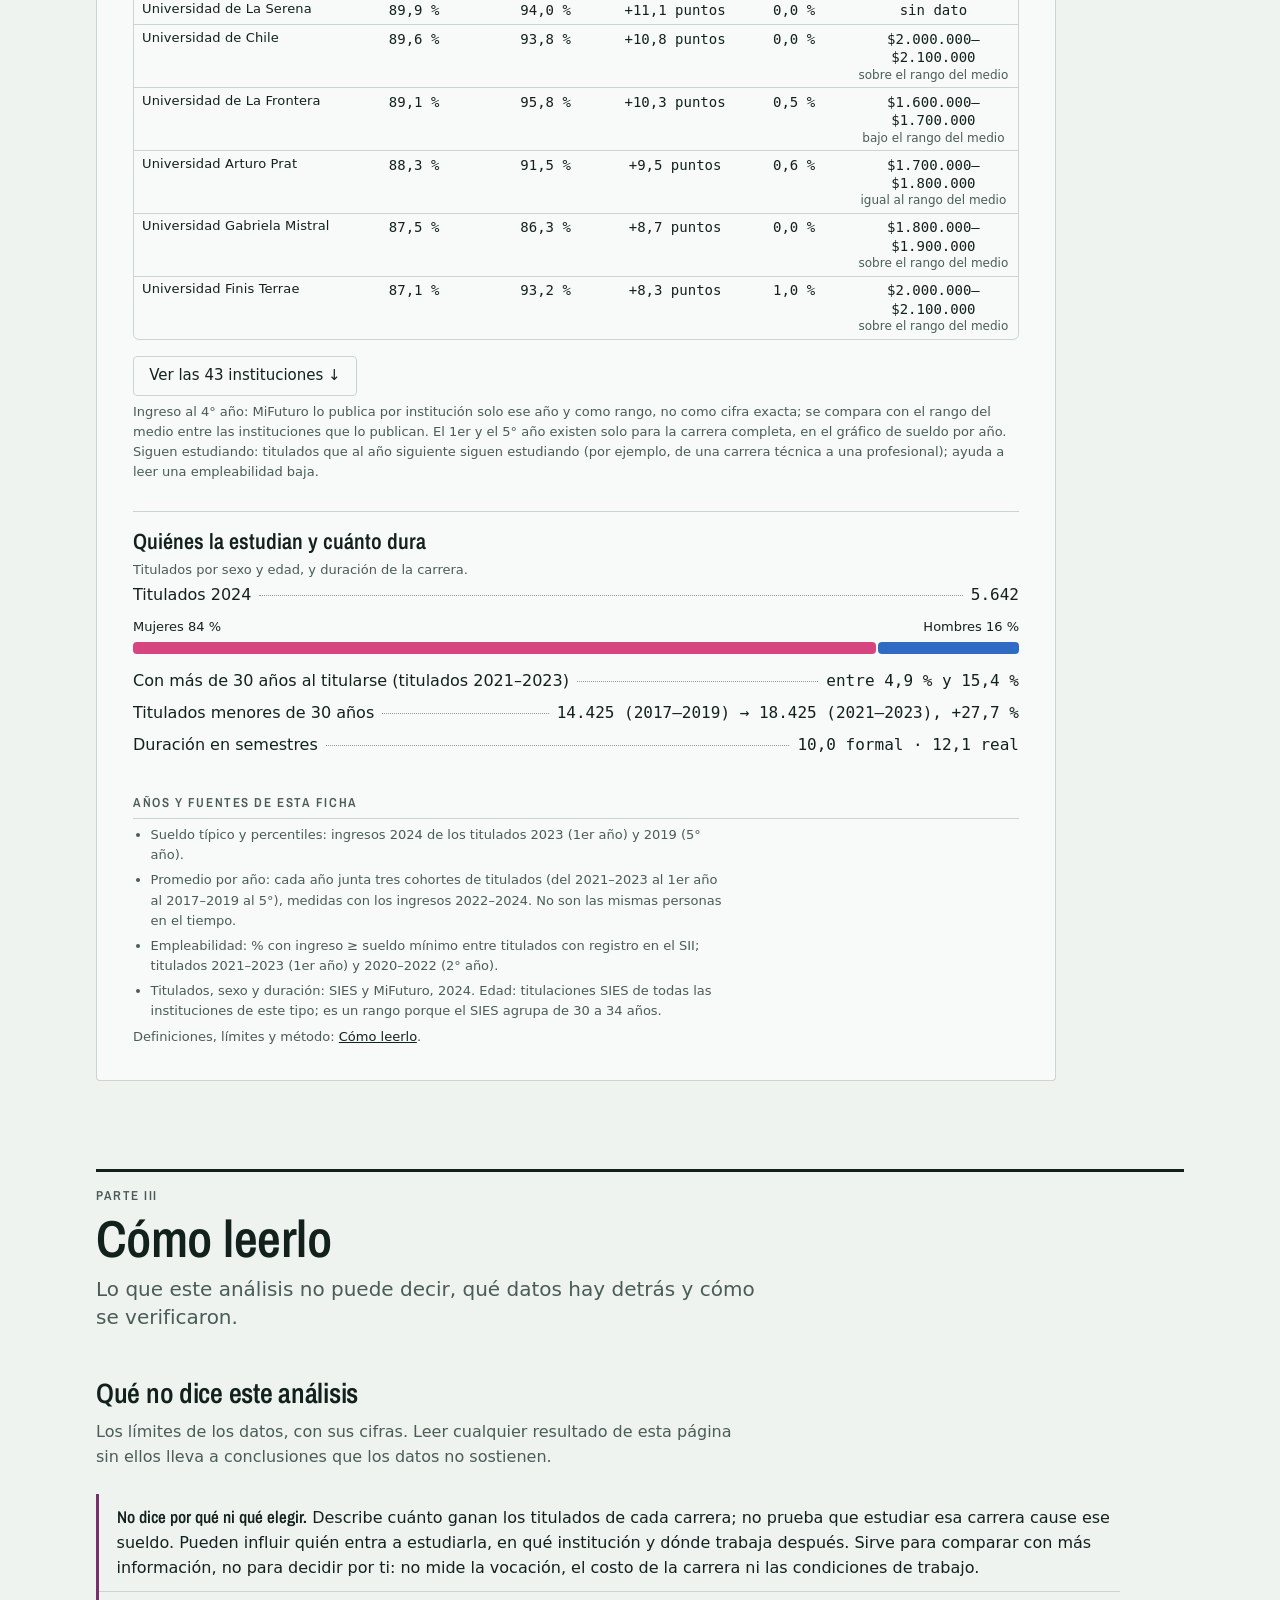
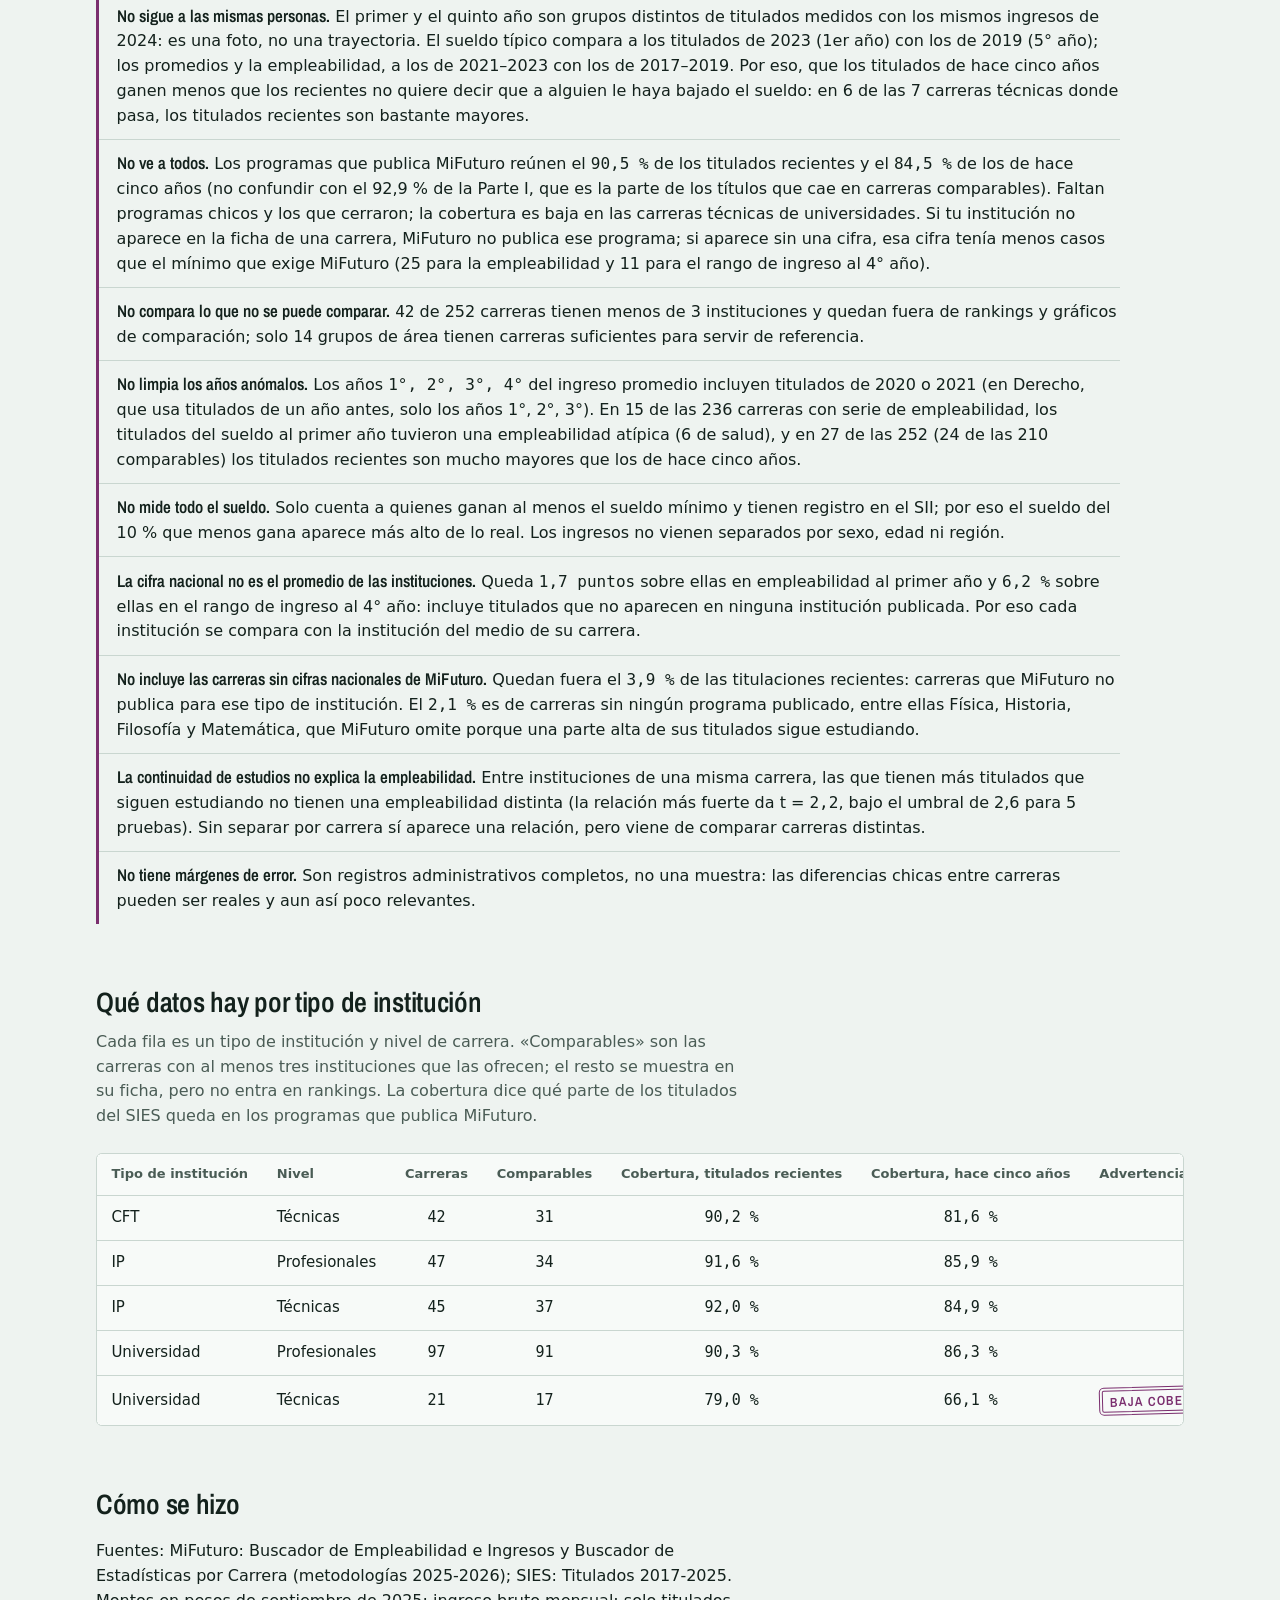
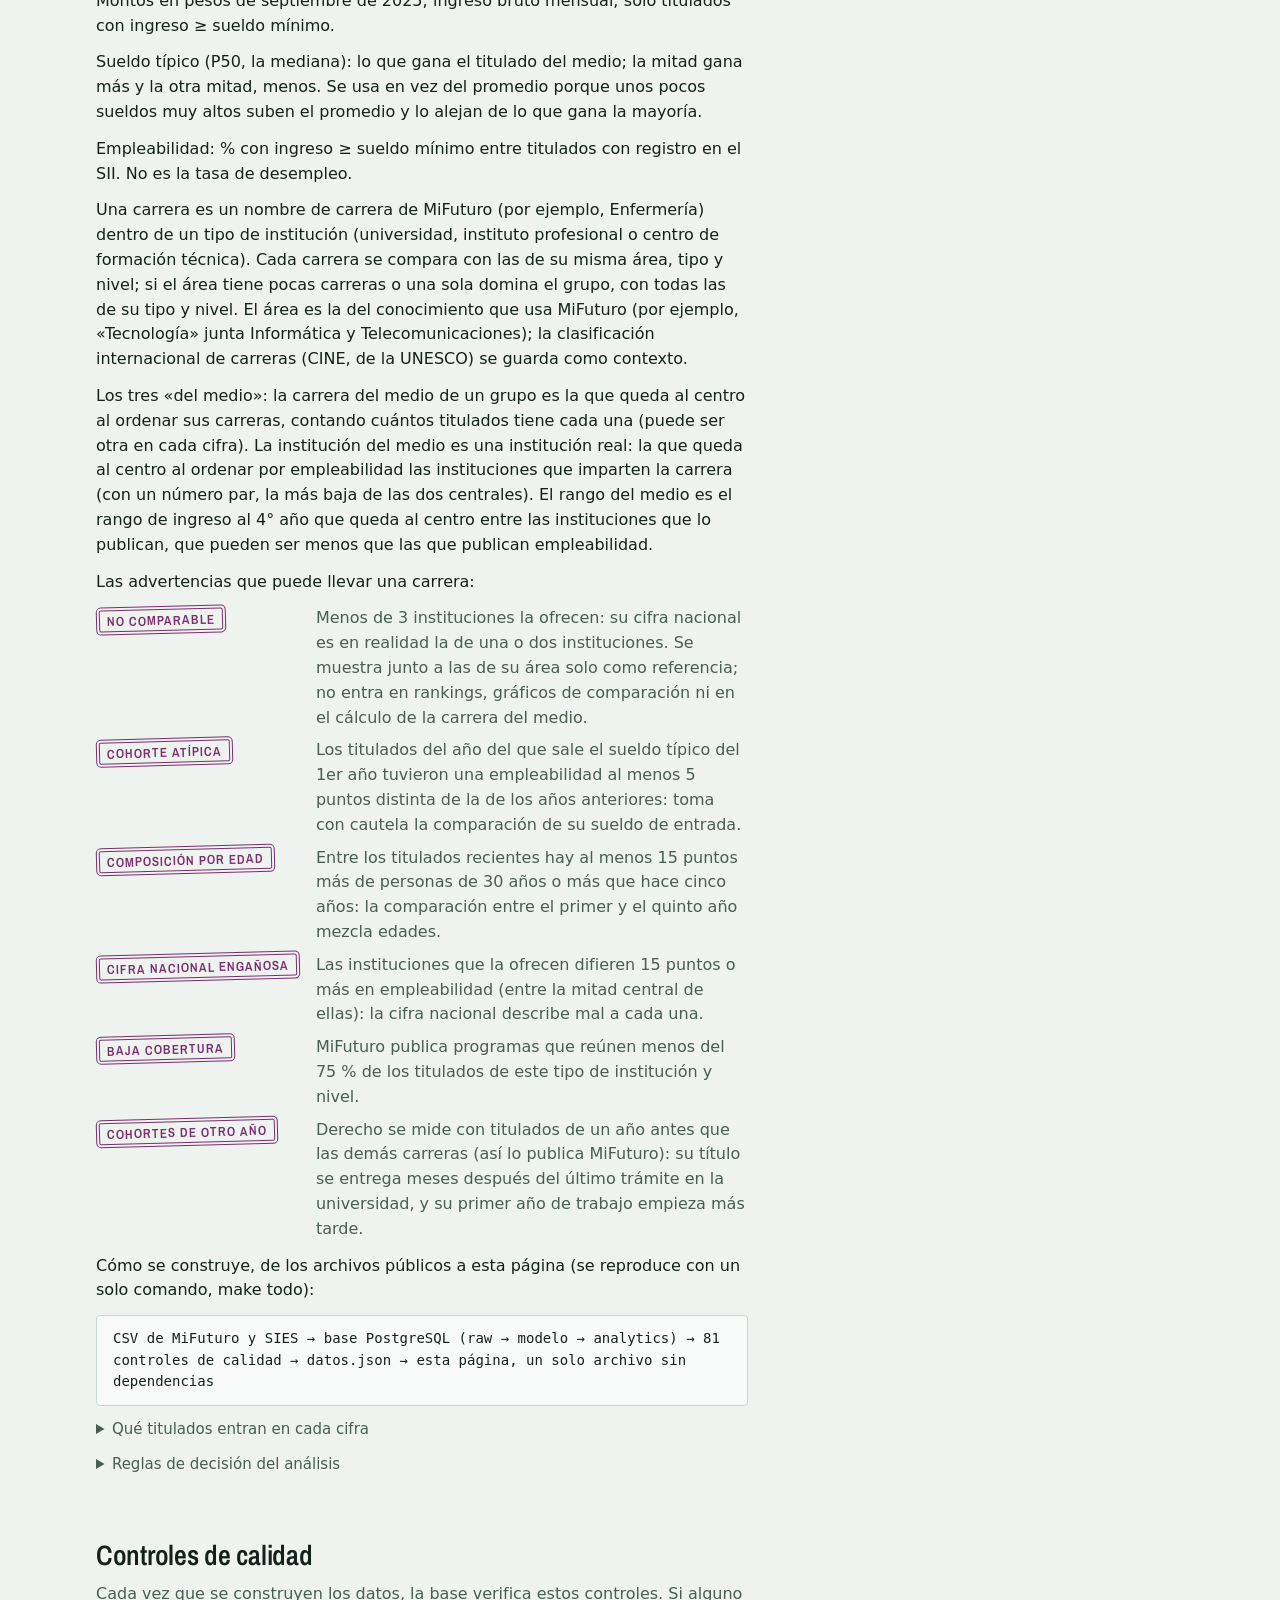
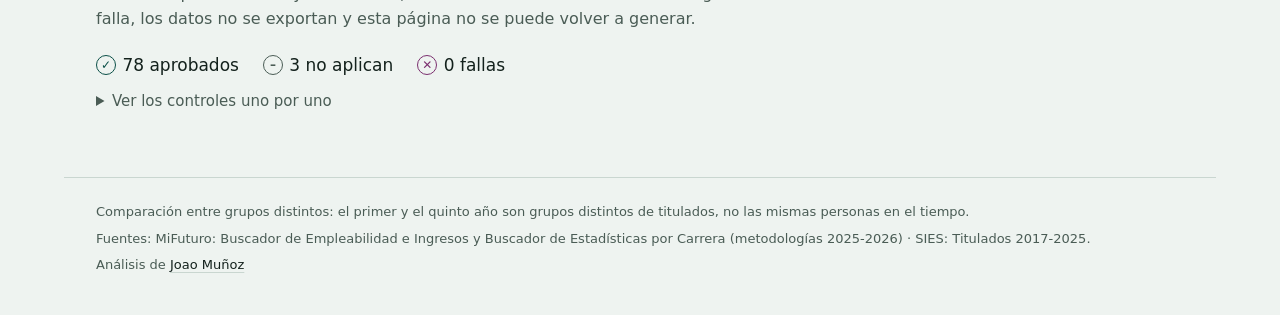
==== commit b1362dbd: "fix(web): título neutro en «Quiénes la estudian» de la ficha «X % de sus titulados 2024 son mujeres»" ====
--- a/docs/index.html
+++ b/docs/index.html
@@ -3744,11 +3744,9 @@
 
     // 4. Quiénes la estudian
     var tt = p.titulados_2024, anioTit = ventana("titulados_y_duracion");
-    var b5 = bloque(art,
-      tt.total && tt.pct_mujeres != null
-        ? textoSexo(tt.pct_mujeres, tt.mujeres, tt.hombres).replace(/^m/, "M") + " de sus titulados " + anioTit + " son mujeres"
-        : "Quiénes la estudian y cuánto dura",
-      "Titulados por sexo y edad, y duración de la carrera.");
+    // Título neutro siempre: «X % de sus titulados son mujeres» repetía la barra por sexo de abajo
+    // y nombraba un solo lado (pedido del usuario, 19-11-26).
+    var b5 = bloque(art, "Quiénes la estudian y cuánto dura", "Titulados por sexo y edad, y duración de la carrera.");
     if (tt.total) {
       var dlT = el("dl", "liq");
       liq(dlT, "Titulados " + anioTit, fmtEntero.format(tt.total));
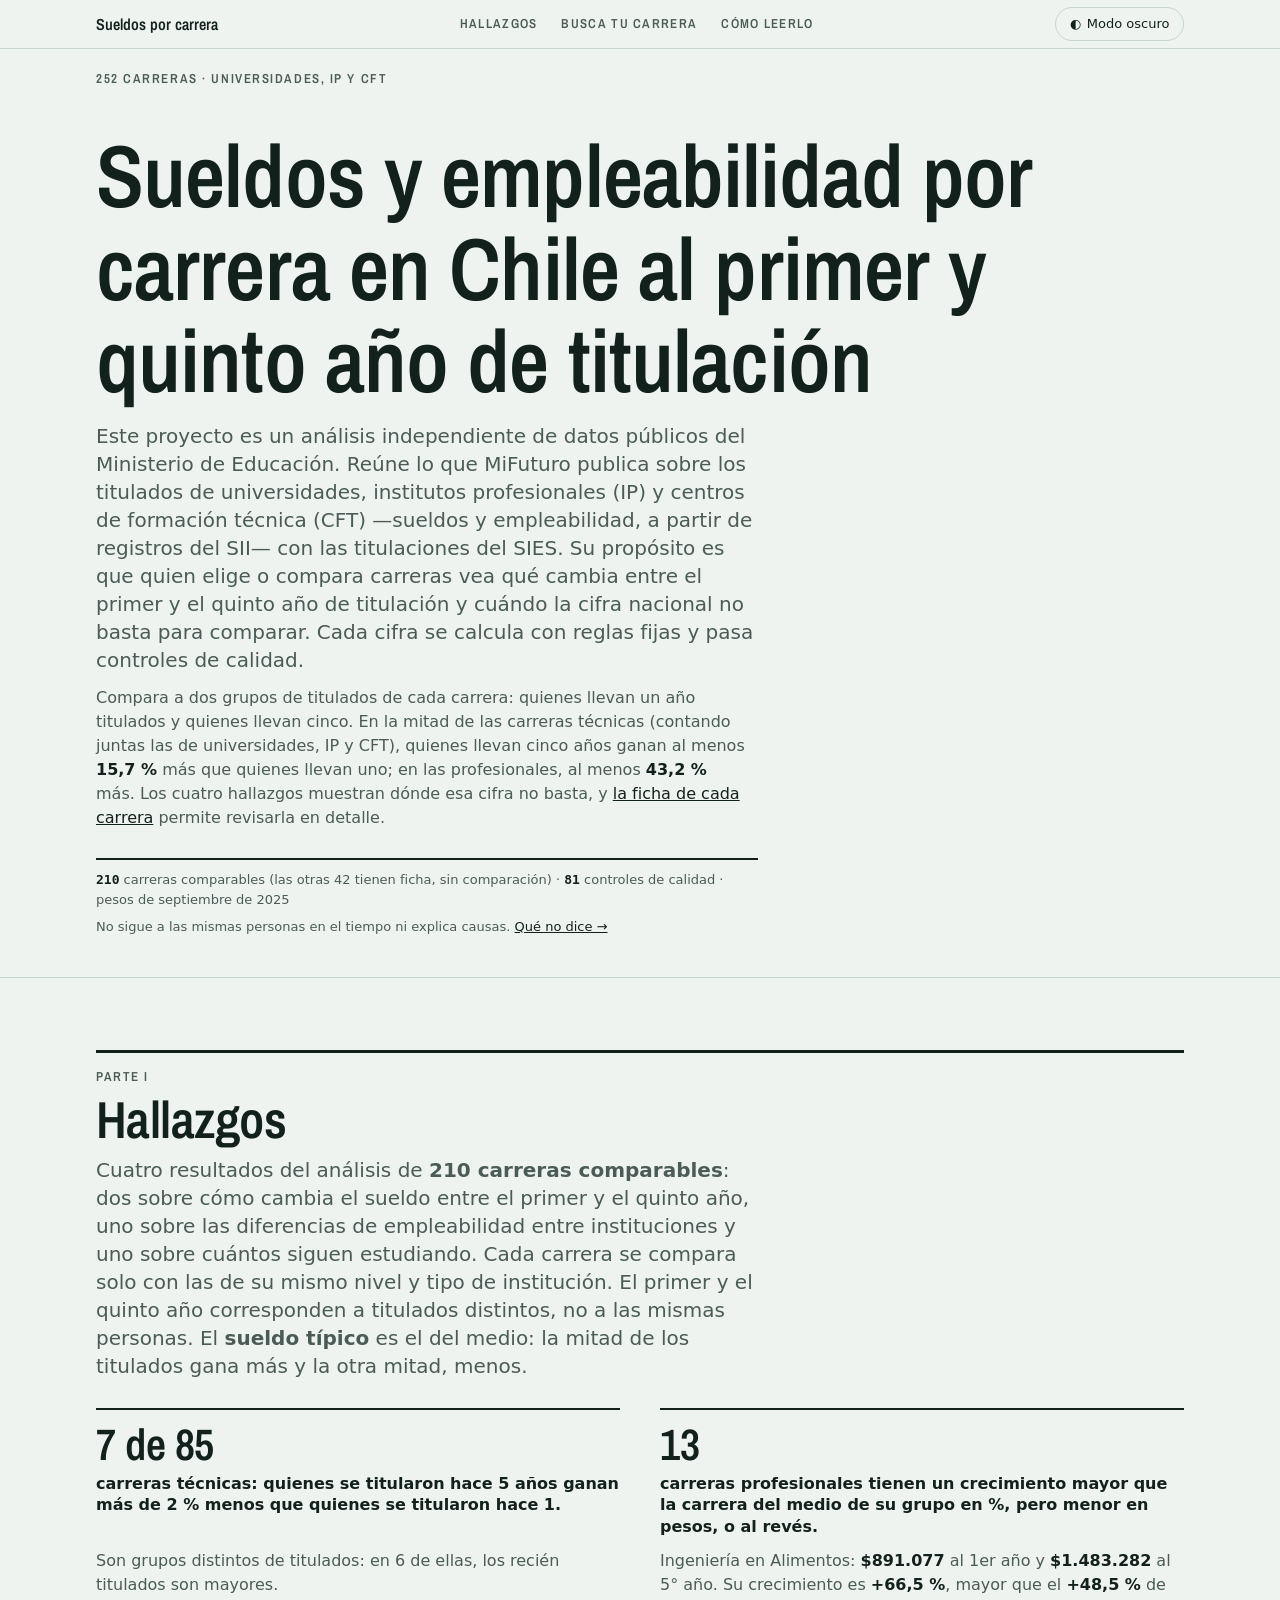
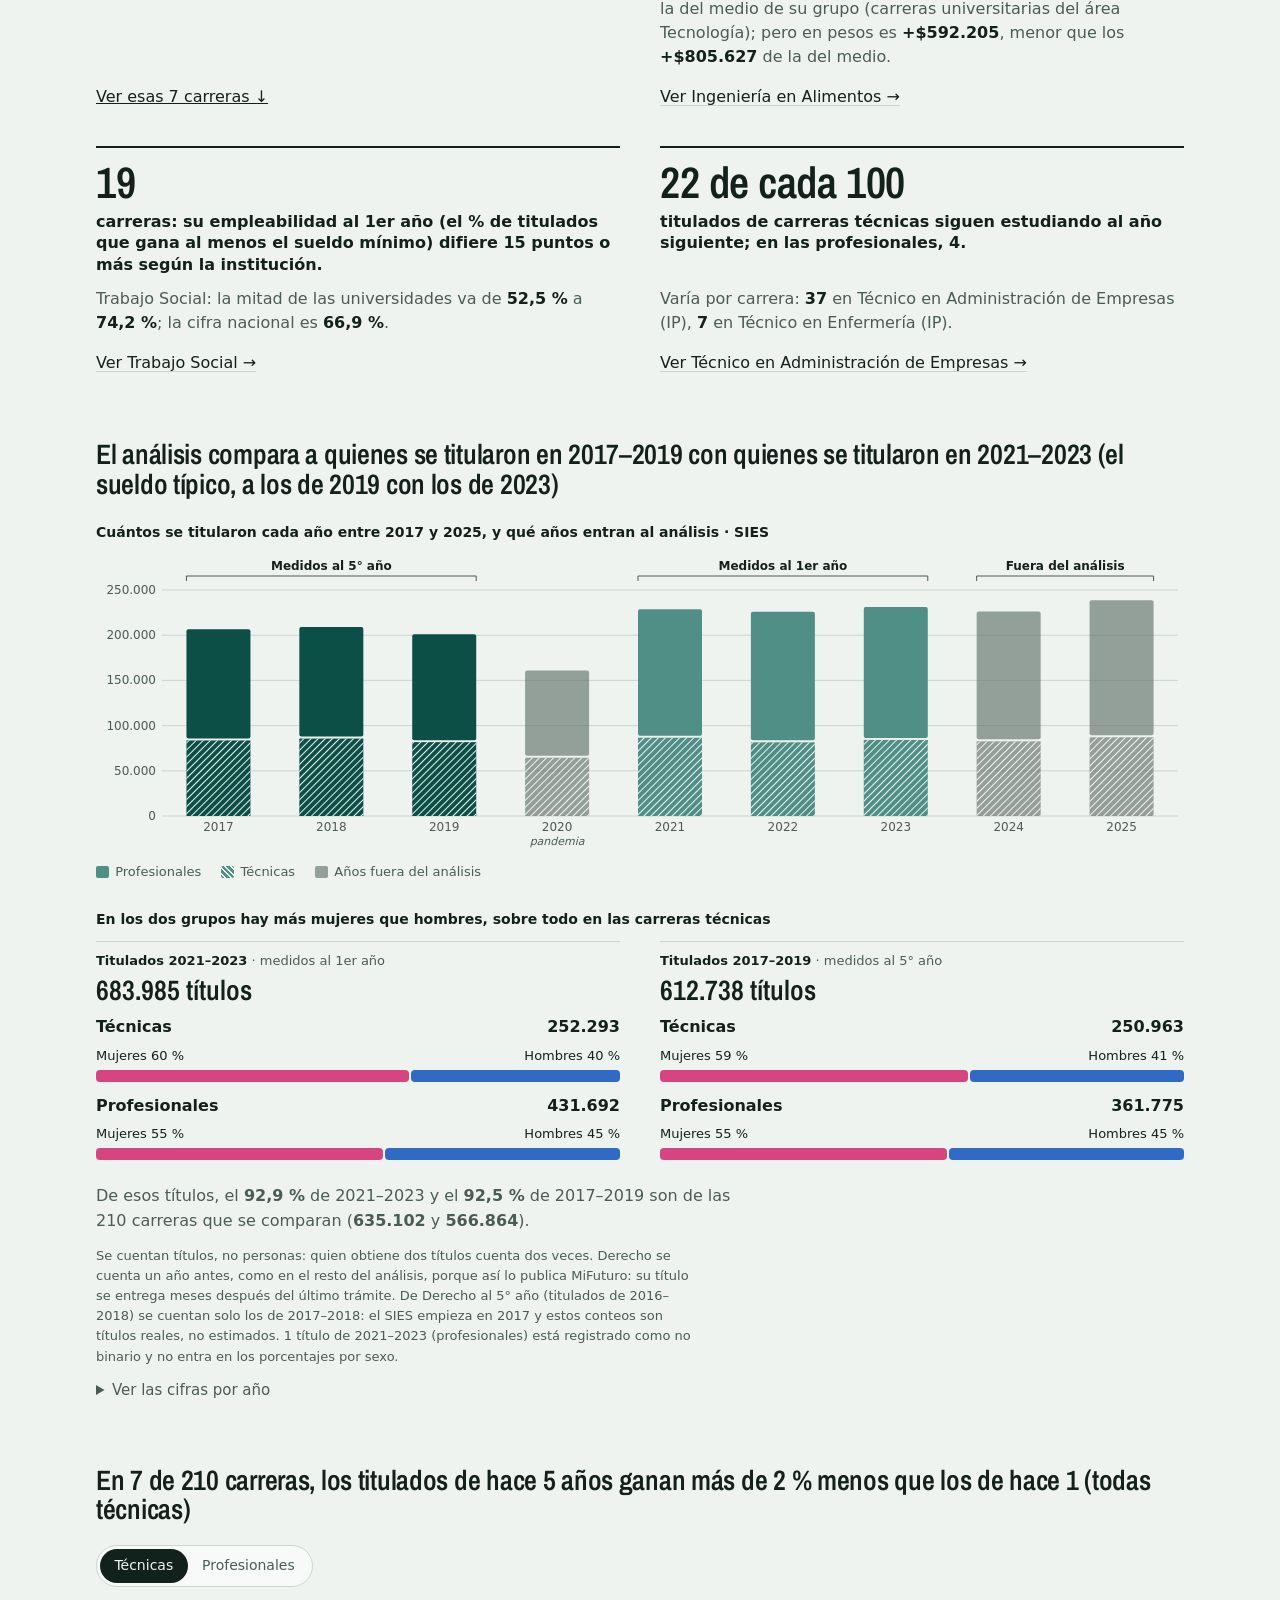
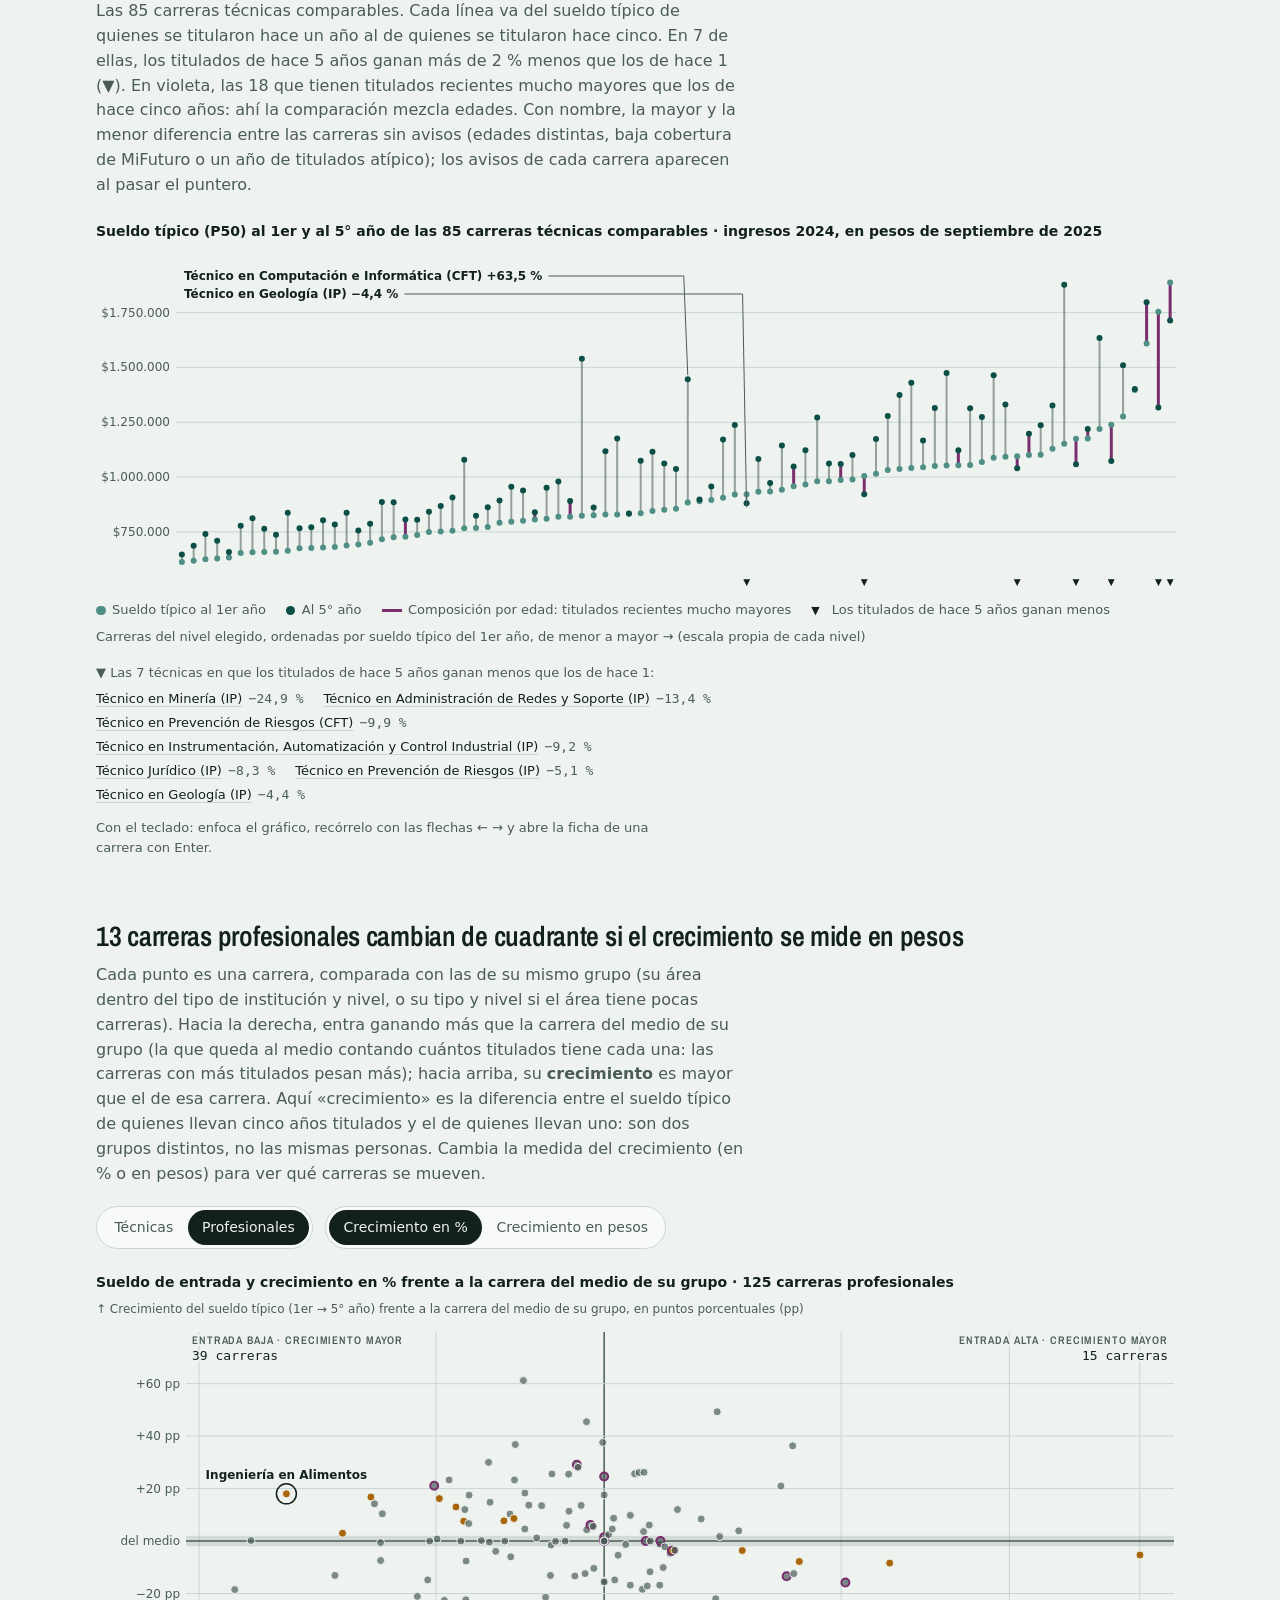
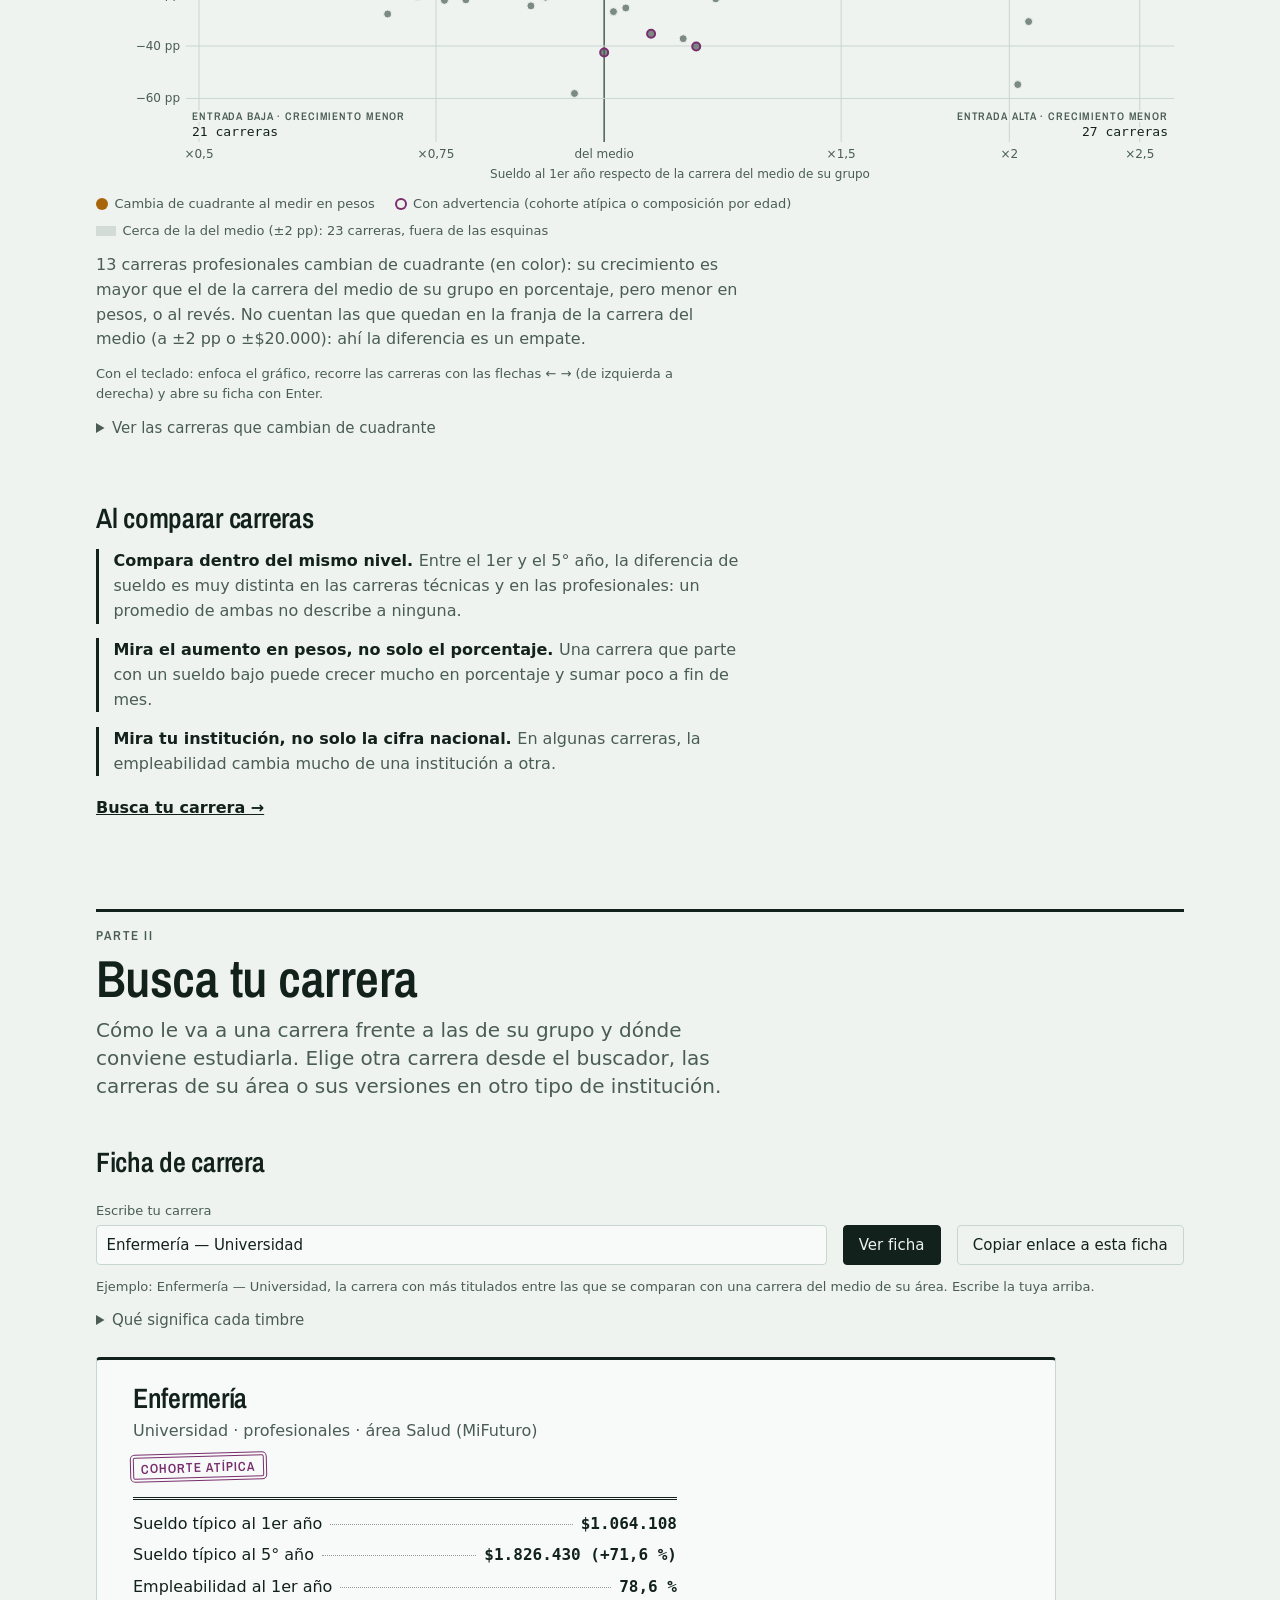
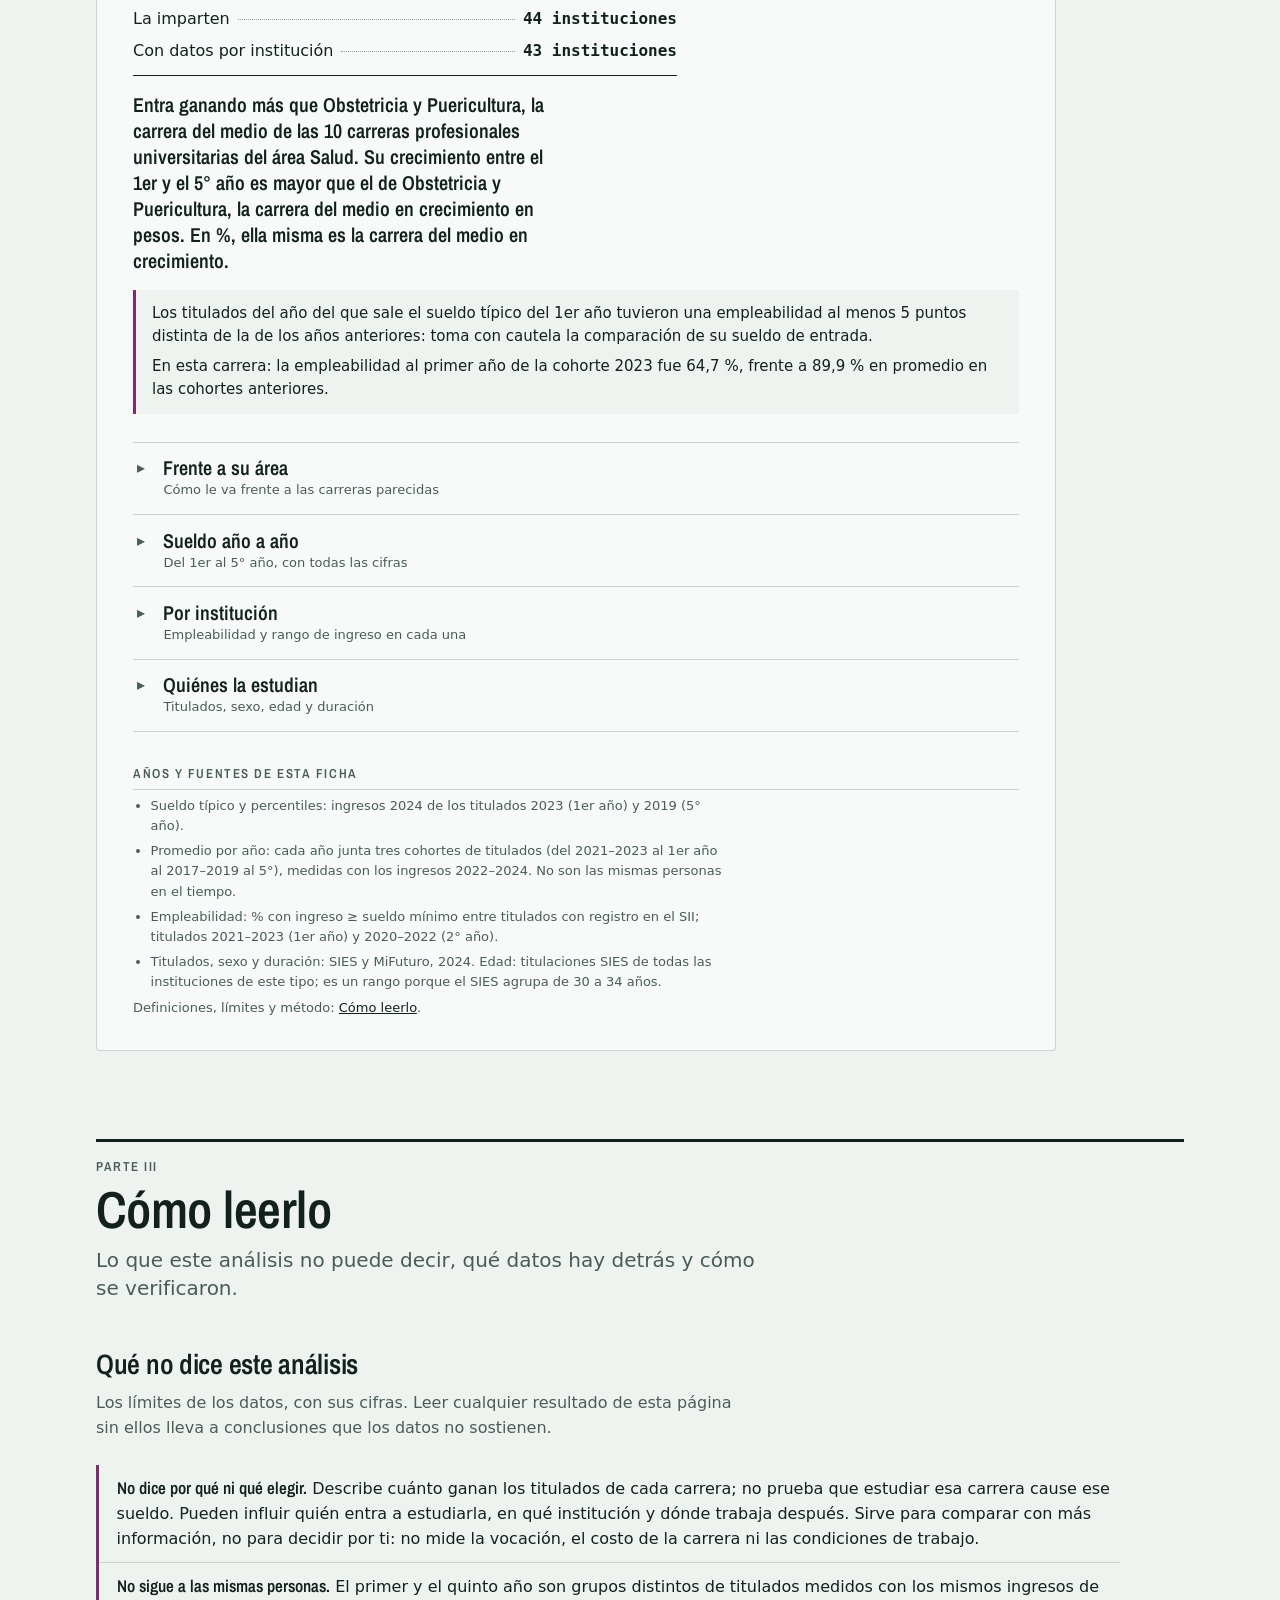
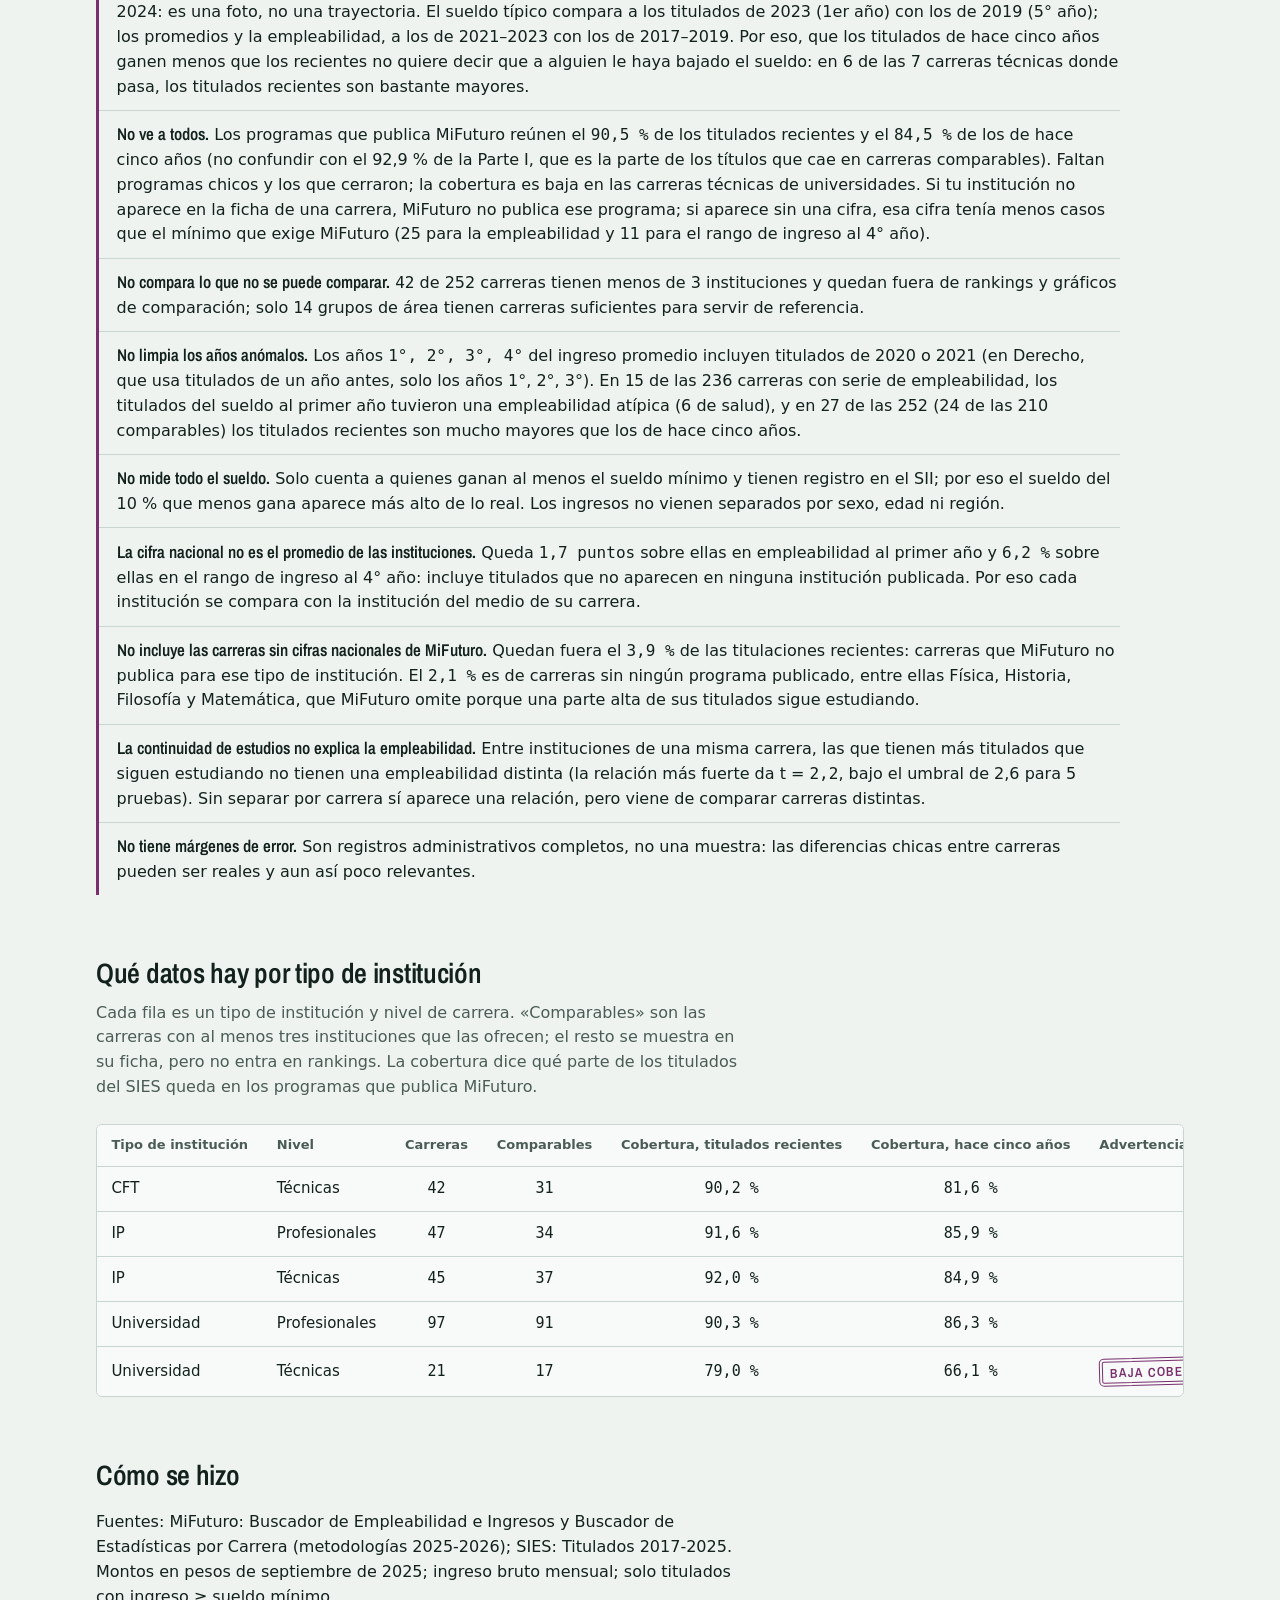
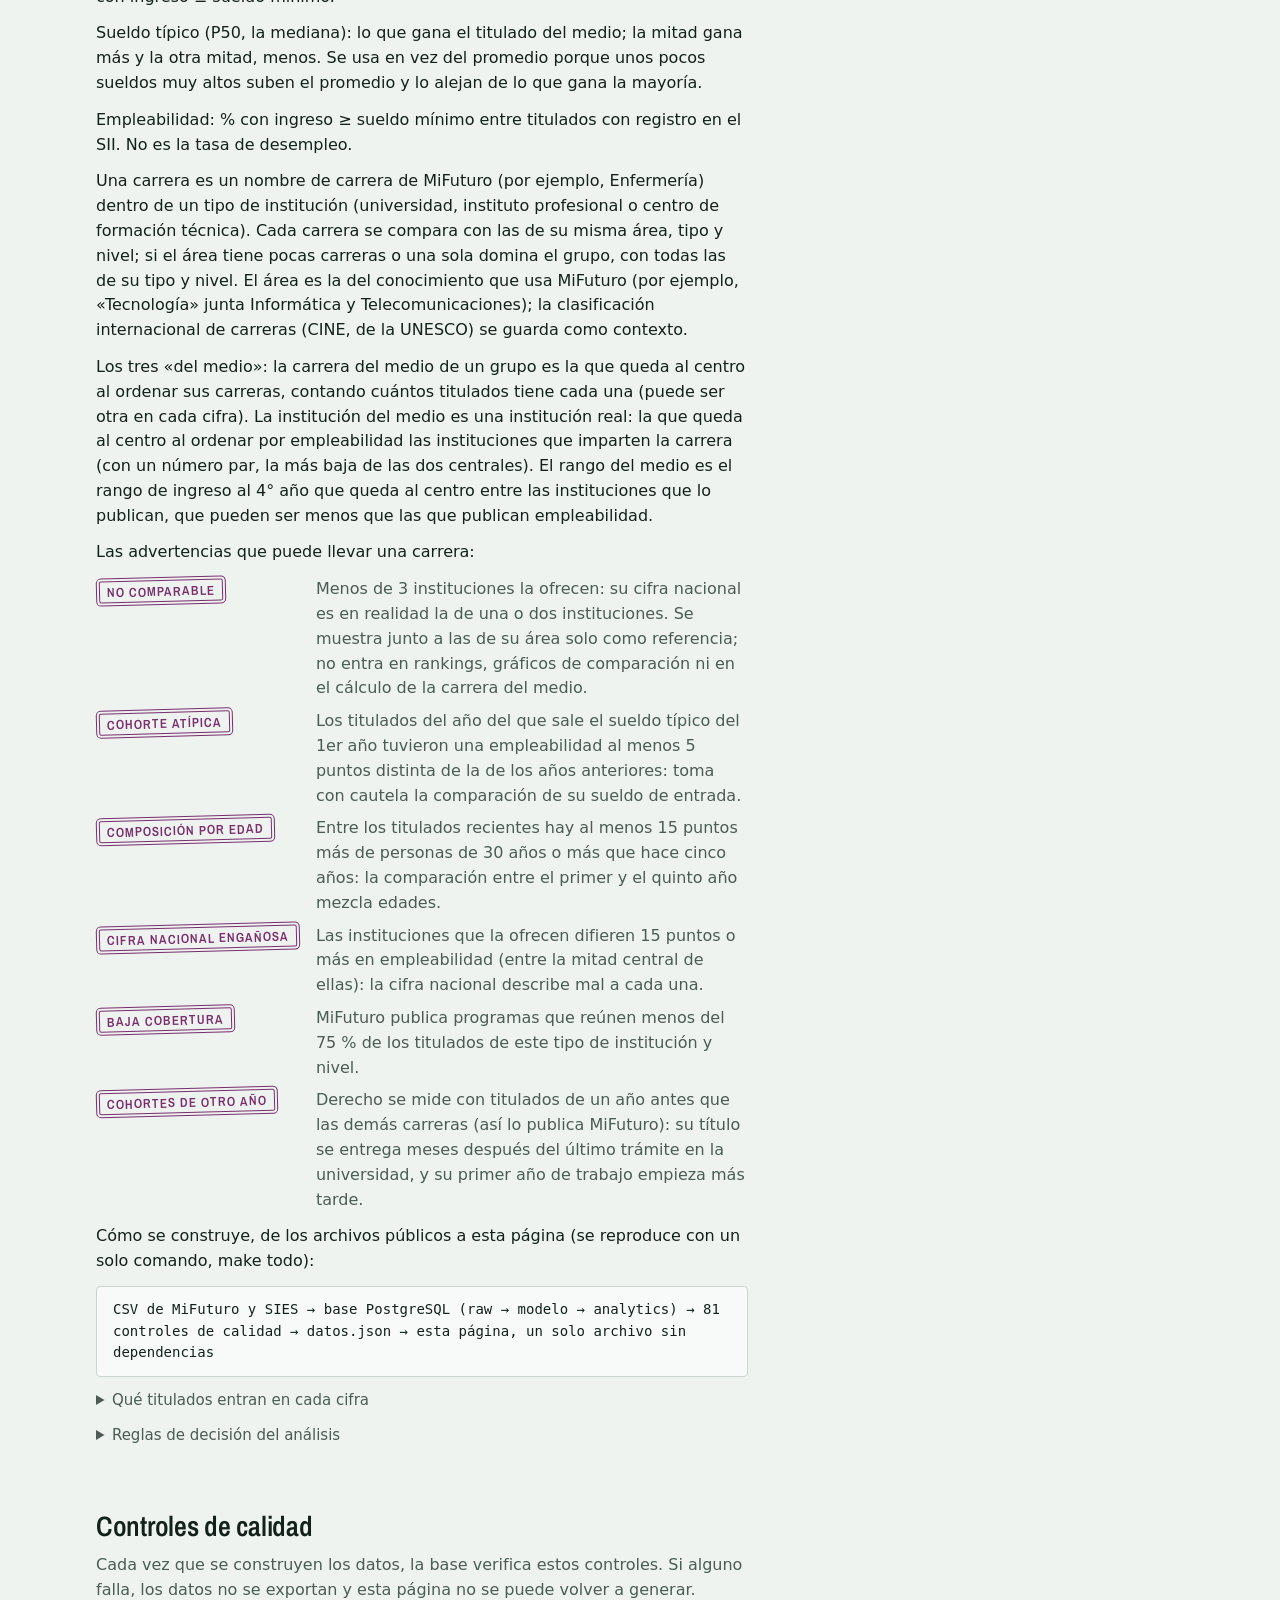
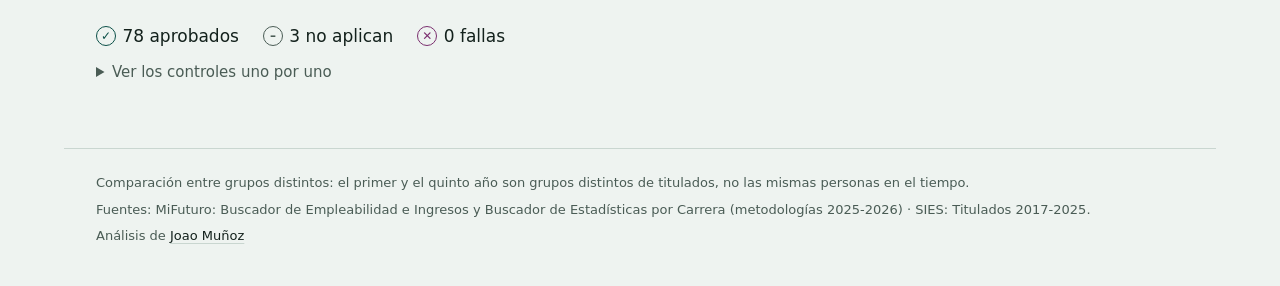
==== commit e56c9947: "feat(web): ficha en resumen y secciones desplegables La ficha medía 5 pantallas (9,6 en celular) y q" ====
--- a/docs/index.html
+++ b/docs/index.html
@@ -871,6 +871,30 @@
 .ficha__subtitulo { margin-top: 0.3rem; font-size: var(--t-0); color: var(--tinta-suave); max-width: 72ch; }
 .ficha__explica { margin-top: 0.6rem; max-width: 64ch; font-size: 0.9375rem; }
 .ficha .plegable { margin-top: 0.75rem; }
+/* Resumen de la ficha: el talón de la liquidación (doble regla arriba, simple abajo), con las cifras
+   que todos buscan; el detalle va en las secciones desplegables de abajo. */
+.ficha__resumen { margin-top: 1rem; max-width: 34rem; padding: 0.5rem 0; border-top: 3px double var(--tinta); border-bottom: 1px solid var(--tinta); }
+.ficha__resumen dd { font-weight: 600; }
+/* Secciones desplegables: una línea por tema, con lo que contiene. Toda la fila es el control. */
+.ficha__seccion { border-top: 1px solid var(--regla); }
+.ficha__seccion:first-of-type { margin-top: 1.75rem; }
+.ficha__seccion:last-of-type { border-bottom: 1px solid var(--regla); }
+.ficha__seccion > summary {
+  list-style: none; cursor: pointer; display: grid; grid-template-columns: 1.25rem minmax(0, 1fr);
+  column-gap: 0.4rem; padding: 0.85rem 0.25rem; border-radius: 4px;
+}
+.ficha__seccion > summary::-webkit-details-marker { display: none; }
+.ficha__seccion > summary::before {
+  content: "▸"; grid-row: 1 / span 2; color: var(--tinta-suave); font-size: 1rem; line-height: 1.5rem;
+  transition: transform 0.15s ease;
+}
+.ficha__seccion[open] > summary::before { transform: rotate(90deg); }
+.ficha__seccion > summary:hover { background: color-mix(in srgb, var(--tinta) 5%, transparent); }
+.ficha__seccion-tema { font-family: var(--f-titulo); font-size: 1.25rem; font-weight: 600; line-height: 1.5rem; }
+.ficha__seccion-pista { font-size: var(--t-0); color: var(--tinta-suave); }
+.ficha__seccion-cuerpo { padding-bottom: 1.25rem; }
+.ficha__seccion-cuerpo > .ficha__bloque:first-child { margin-top: 0.25rem; border-top: 0; padding-top: 0; }
+@media (prefers-reduced-motion: reduce) { .ficha__seccion > summary::before { transition: none; } }
 .ficha__pie { margin-top: 2rem; }
 .ficha__pie ul { margin: 0.4rem 0 0; padding-left: 1.1rem; display: grid; gap: 0.3rem; font-size: var(--t-0); color: var(--tinta-suave); max-width: 72ch; }
 .ficha__pie a { color: var(--tinta); }
@@ -1608,7 +1632,8 @@
     } else {
       accion = el("button", "hallazgo__accion enlace-ficha", t.accion);
       accion.type = "button";
-      accion.addEventListener("click", function () { abrirFicha(t.par, true); });
+      // La tarjeta abre la sección de la ficha donde está su evidencia.
+      accion.addEventListener("click", function () { abrirFicha(t.par, true); if (t.seccion) abrirSeccionFicha(t.seccion); });
     }
     li.appendChild(accion);
     return li;
@@ -1678,7 +1703,7 @@
           pctSigno(eb.ref_pct_q50), " de la del medio de su grupo (" + grupoEnPalabras(eb.grupo).replace(/^las /, "") +
           "); pero en pesos es ", pesosSigno(eb.p50_delta_1_5),
           (eb.p50_delta_1_5 > eb.ref_delta_q50 ? ", mayor" : ", menor") + " que los ", pesosSigno(eb.ref_delta_q50), " de la del medio."])],
-        accion: "Ver " + eb.nombre + " →", par: pb
+        accion: "Ver " + eb.nombre + " →", par: pb, seccion: "area"
       }));
     }
 
@@ -1694,7 +1719,7 @@
           fmtEntero.format(c.umbral_pp) + " puntos o más según la institución.",
         nodos: [parrafo([ec.nombre + ": la mitad de las " + TIPO_PLURAL[ec.tipo] + " va de ",
           pct(ec.q1), " a ", pct(ec.q3), "; la cifra nacional es ", pct(ec.nacional), "."])],
-        accion: "Ver " + ec.nombre + " →", par: pc
+        accion: "Ver " + ec.nombre + " →", par: pc, seccion: "institucion"
       }));
     }
 
@@ -1713,7 +1738,7 @@
           fmtEntero.format(dp.de_cada_100) + ".",
         nodos: [parrafo(["Varía por carrera: ", fmtEntero.format(ej.alto.de_cada_100), " en " + ej.alto.nombre + " (" + ej.alto.tipo + "), ",
           fmtEntero.format(ej.bajo.de_cada_100), " en " + ej.bajo.nombre + " (" + ej.bajo.tipo + ")."])],
-        accion: "Ver " + ej.alto.nombre + " →", par: pAlto
+        accion: "Ver " + ej.alto.nombre + " →", par: pAlto, seccion: "institucion"
       }));
     }
   }
@@ -2834,7 +2859,7 @@
   // y el contexto (criterio McCandless / Google, aprobado por el usuario).
   function bloque(cont, titulo, subtitulo) {
     var b = el("section", "ficha__bloque");
-    b.appendChild(el("h5", "ficha__accion", titulo));
+    if (titulo) b.appendChild(el("h5", "ficha__accion", titulo));
     if (subtitulo) b.appendChild(el("p", "ficha__subtitulo", subtitulo));
     cont.appendChild(b);
     return b;
@@ -3475,6 +3500,49 @@
   // "#carrera" (ficha de ejemplo), para que «Atrás» desde una vecina pueda volver a ella.
   var fichaActual = null;
 
+  // Ficha en dos niveles (pedido del usuario, 19-11-26): un resumen siempre visible (cifras clave,
+  // veredicto y avisos) y el detalle en secciones desplegables, para que quien busca un solo tema no
+  // recorra 5 pantallas (9,6 en celular). Cada sección se construye al abrirla por primera vez: un
+  // gráfico dentro de un <details> cerrado no tiene ancho. Las secciones abiertas se recuerdan al
+  // cambiar de carrera (se compara el mismo tema) y se abren todas para imprimir.
+  var fichaAbiertas = Object.create(null);
+  function seccion(art, id, tema, pista, construir) {
+    var d = el("details", "ficha__seccion");
+    d.setAttribute("data-seccion", id);
+    var s = el("summary");
+    s.appendChild(el("span", "ficha__seccion-tema", tema));
+    s.appendChild(el("span", "ficha__seccion-pista", pista));
+    d.appendChild(s);
+    var cuerpo = el("div", "ficha__seccion-cuerpo");
+    d.appendChild(cuerpo);
+    var hecho = false;
+    d.asegurar = function () { if (!hecho) { hecho = true; construir(cuerpo); } };
+    d.addEventListener("toggle", function () {
+      fichaAbiertas[id] = d.open;
+      if (d.open) d.asegurar();
+    });
+    art.appendChild(d);
+    if (fichaAbiertas[id]) { d.open = true; d.asegurar(); }
+    return d;
+  }
+  function abrirSeccionFicha(id) {
+    fichaAbiertas[id] = true;
+    var d = document.querySelector('.ficha__seccion[data-seccion="' + id + '"]');
+    if (d) { d.asegurar(); d.open = true; }
+  }
+  // Al imprimir se abren todas; después vuelven como estaban (las que estaban cerradas se cierran).
+  var cerradasAntesDeImprimir = [];
+  window.addEventListener("beforeprint", function () {
+    cerradasAntesDeImprimir = [];
+    document.querySelectorAll(".ficha__seccion").forEach(function (d) {
+      if (!d.open) cerradasAntesDeImprimir.push(d);
+      d.asegurar(); d.open = true;
+    });
+  });
+  window.addEventListener("afterprint", function () {
+    cerradasAntesDeImprimir.forEach(function (d) { d.open = false; });
+  });
+
   function pintarFicha(p) {
     fichaActual = p;
     var art = document.getElementById("ficha-contenido");
@@ -3491,6 +3559,25 @@
     var t = el("div", "timbres");
     TIMBRES.forEach(function (def) { if (def.aplica(p)) t.appendChild(timbre(def)); });
     if (t.childNodes.length) art.appendChild(t);
+    var anioTit = ventana("titulados_y_duracion");
+    // Resumen: las cifras que todos buscan, como el talón de una liquidación. Una línea sin dato no
+    // se muestra (antes que un guion). Todas vienen de SQL (datos.pares).
+    var res = el("dl", "liq ficha__resumen");
+    var a1r = p.percentiles.anio_1.p50, a5r = p.percentiles.anio_5.p50;
+    if (a1r != null) liq(res, "Sueldo típico al 1er año", pesos(a1r));
+    if (a5r != null) liq(res, "Sueldo típico al 5° año", pesos(a5r) +
+      (p.percentiles.p50_pct_1_5 != null ? " (" + pctSigno(p.percentiles.p50_pct_1_5) + ")" : ""));
+    if (p.empleabilidad_nacional[0] != null) liq(res, "Empleabilidad al 1er año", pct(p.empleabilidad_nacional[0]));
+    var nIr = p.conteos.n_inst_oferta;
+    // Dos líneas cuando difieren: la tabla de «Por institución» muestra las que MiFuturo publica, y
+    // sin aclararlo 44 arriba y 43 filas abajo parecían un error. No «(43 con datos)»: en 5 carreras
+    // MiFuturo publica más de las que cuenta el SIES (con titulados en ambos períodos; Medicina 21 y 22),
+    // y un paréntesis haría creer que unas son parte de las otras. Sin la sigla «SIES» (lector común).
+    var nPub = (programasPor[claveDe(p)] || []).length;
+    var inst = function (n) { return n === 0 ? "ninguna" : fmtEntero.format(n) + (n === 1 ? " institución" : " instituciones"); };
+    if (nIr != null) liq(res, "La imparten", inst(nIr));
+    if (nIr == null || nPub !== nIr) liq(res, "Con datos por institución", inst(nPub));
+    art.appendChild(res);
     art.appendChild(el("p", "ficha__veredicto", veredicto(p)));
     var avisos = avisosDe(p);
     if (avisos.length) {
@@ -3504,6 +3591,7 @@
     // la posición (analytics.area_ficha). La típica del grupo estadístico, la de los cuadrantes, va
     // aparte como dato, con el motivo si su área no tiene una (18-11-26: antes las franjas eran el
     // grupo estadístico y, sin celda, junto a Ingeniería Comercial salían Fonoaudiología y Traducción).
+    seccion(art, "area", "Frente a su área", "Cómo le va frente a las carreras parecidas", function (cuerpo) {
     var b1, af = p.area_ficha;
     var CIFRAS = [
       { rotulo: "Sueldo típico al 1er año", metrica: "p50_anio_1", valor: function (q) { return q.percentiles.anio_1.p50; }, formato: pesos },
@@ -3517,7 +3605,7 @@
         // solo tipo) dos «10» seguidos parecían el mismo conjunto (evaluación del 19-11-26).
         var delas = (otrasN === 1 ? "la otra carrera " + niv.replace(/es$/, "").replace(/s$/, "") + deArea
                                   : "las otras " + fmtEntero.format(otrasN) + " carreras " + niv + deArea) + ", de todos los tipos de institución";
-        b1 = bloque(art,
+        b1 = bloque(cuerpo,
           af.mas_que === otrasN ? "Entra ganando más que " + delas
             : af.mas_que === 0 ? "Entra ganando menos que " + delas
             : "Entra ganando más que " + fmtEntero.format(af.mas_que) + " de " + delas,
@@ -3546,7 +3634,7 @@
           franjaGrupo(b1, p, delArea, Object.assign({ medio: conMedio ? medioDe(p, cfg.metrica) : null }, cfg), tipGrupo, b1);
         });
       } else {
-        b1 = bloque(art, "Es la única carrera " + niv.replace(/es$/, "").replace(/s$/, "") + " del área «" + area + "» de MiFuturo con datos comparables",
+        b1 = bloque(cuerpo, "Es la única carrera " + niv.replace(/es$/, "").replace(/s$/, "") + " del área «" + area + "» de MiFuturo con datos comparables",
           "Sueldo típico (P50) y empleabilidad nacional.");
         var dlS = el("dl", "liq");
         CIFRAS.forEach(function (cfg) { liq(dlS, cfg.rotulo, cfg.formato(cfg.valor(p))); });
@@ -3554,7 +3642,7 @@
       }
       frenteATipica(b1, p, af);
     } else {
-      b1 = bloque(art, "Sueldo típico: " + pesos(p.percentiles.anio_1.p50) + " al 1er año y " + pesos(p.percentiles.anio_5.p50) + " al 5° año",
+      b1 = bloque(cuerpo, "Sueldo típico: " + pesos(p.percentiles.anio_1.p50) + " al 1er año y " + pesos(p.percentiles.anio_5.p50) + " al 5° año",
         "Sueldo típico (P50) y empleabilidad nacional. Sin grupo de comparación: " + veredicto(p).replace(/^Sin comparación con otras carreras: /, ""));
       var dl0 = el("dl", "liq");
       liq(dl0, "Sueldo típico al 1er año", pesos(p.percentiles.anio_1.p50));
@@ -3580,10 +3668,13 @@
       });
     }
 
+    });
+
     // 2. Año a año
+    seccion(art, "sueldo", "Sueldo año a año", "Del 1er al 5° año, con todas las cifras", function (cuerpo) {
     var pc = p.percentiles.p50_pct_1_5;
     // «Es X % mayor/menor», no «sube/baja»: son dos grupos distintos de titulados (evaluación del 19-11-26).
-    var b2 = bloque(art, "Al 5° año, su sueldo típico es " + fmtUno.format(Math.abs(pc)) + " % " + (pc >= 0 ? "mayor" : "menor") + " que al 1er año",
+    var b2 = bloque(cuerpo, "Al 5° año, su sueldo típico es " + fmtUno.format(Math.abs(pc)) + " % " + (pc >= 0 ? "mayor" : "menor") + " que al 1er año",
       "Ingresos " + aniosIngreso("percentiles_anio_1") + " (el promedio, " + aniosIngreso("ingreso_medio_1er_anio") +
         "), en pesos de septiembre de 2025. Cada año es otra cohorte de titulados, no las mismas personas. " +
         "La barra de los años 1 y 5 es la mitad central de los titulados.");
@@ -3617,10 +3708,13 @@
     todas.appendChild(dl);
     b2.appendChild(todas);
 
+    });
+
     // 3. Dónde estudiarla
+    seccion(art, "institucion", "Por institución", "Empleabilidad y rango de ingreso en cada una", function (cuerpo) {
     var progs = (programasPor[claveDe(p)] || []).slice().sort(function (a, b) { return b.emp1 - a.emp1 || colador.compare(a.institucion, b.institucion); });
     var d1 = p.dispersion.emp1, nI = p.conteos.n_inst_oferta;
-    var b3 = bloque(art,
+    var b3 = bloque(cuerpo,
       d1 ? "Según la institución, la empleabilidad al 1er año va de " + pct(d1.min) + " a " + pct(d1.max)
          : progs.length ? "MiFuturo publica " + fmtEntero.format(progs.length) + (progs.length === 1 ? " institución" : " instituciones") + " de esta carrera"
                         : "MiFuturo no publica esta carrera por institución",
@@ -3742,11 +3836,14 @@
         " Siguen estudiando: titulados que al año siguiente siguen estudiando (por ejemplo, de una carrera técnica a una profesional); ayuda a leer una empleabilidad baja."));
     }
 
+    });
+
     // 4. Quiénes la estudian
-    var tt = p.titulados_2024, anioTit = ventana("titulados_y_duracion");
-    // Título neutro siempre: «X % de sus titulados son mujeres» repetía la barra por sexo de abajo
-    // y nombraba un solo lado (pedido del usuario, 19-11-26).
-    var b5 = bloque(art, "Quiénes la estudian y cuánto dura", "Titulados por sexo y edad, y duración de la carrera.");
+    seccion(art, "quienes", "Quiénes la estudian", "Titulados, sexo, edad y duración", function (cuerpo) {
+    var tt = p.titulados_2024;
+    // Sin título propio: la sección ya se llama «Quiénes la estudian». Antes el título decía «X % de
+    // sus titulados son mujeres», que repetía la barra por sexo y nombraba un solo lado (19-11-26).
+    var b5 = bloque(cuerpo, null, "Titulados por sexo y edad, y duración de la carrera.");
     if (tt.total) {
       var dlT = el("dl", "liq");
       liq(dlT, "Titulados " + anioTit, fmtEntero.format(tt.total));
@@ -3766,6 +3863,8 @@
     if (p.duracion.formal != null) liq(dl5, "Duración en semestres", fmtUno.format(p.duracion.formal) + " formal · " +
       (p.duracion.real != null ? fmtUno.format(p.duracion.real) : "—") + " real");
     b5.appendChild(dl5);
+
+    });
 
     // Un solo pie con los años y las definiciones de toda la ficha.
     var pie = el("div", "ficha__pie");
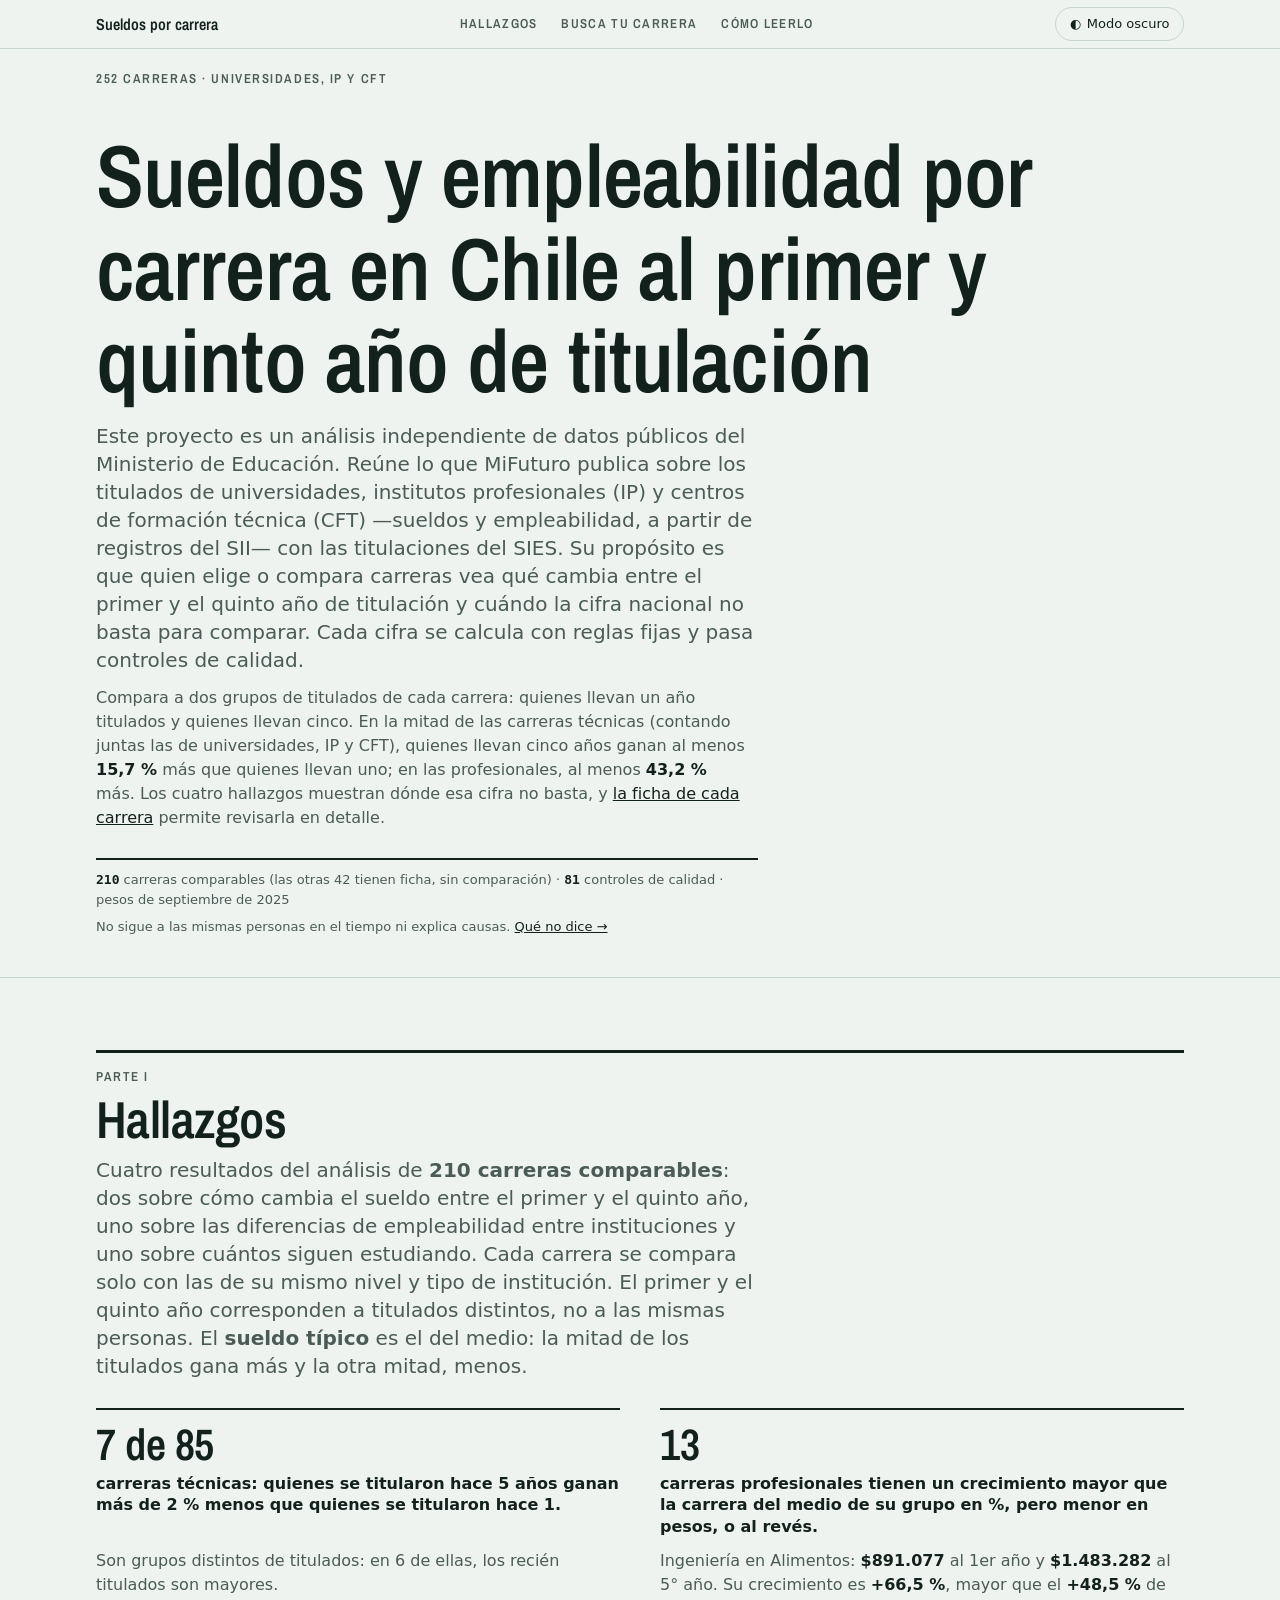
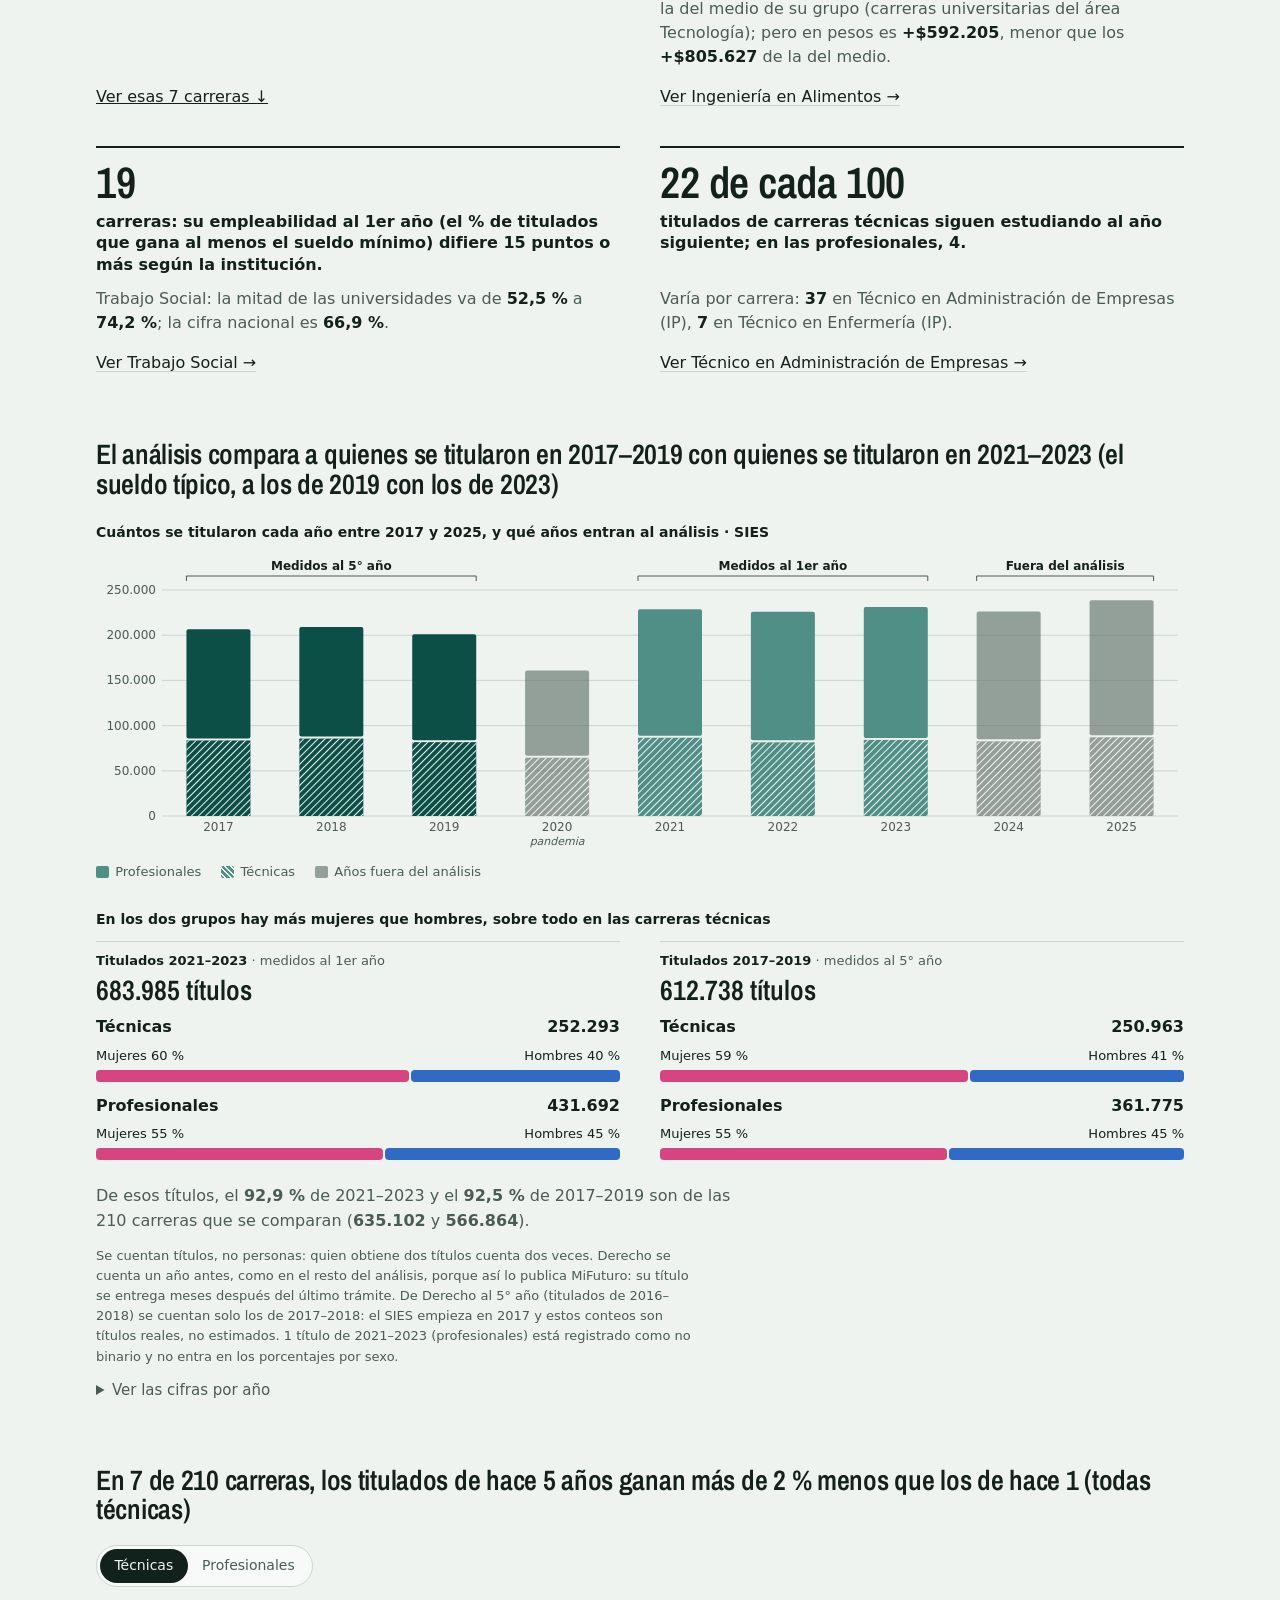
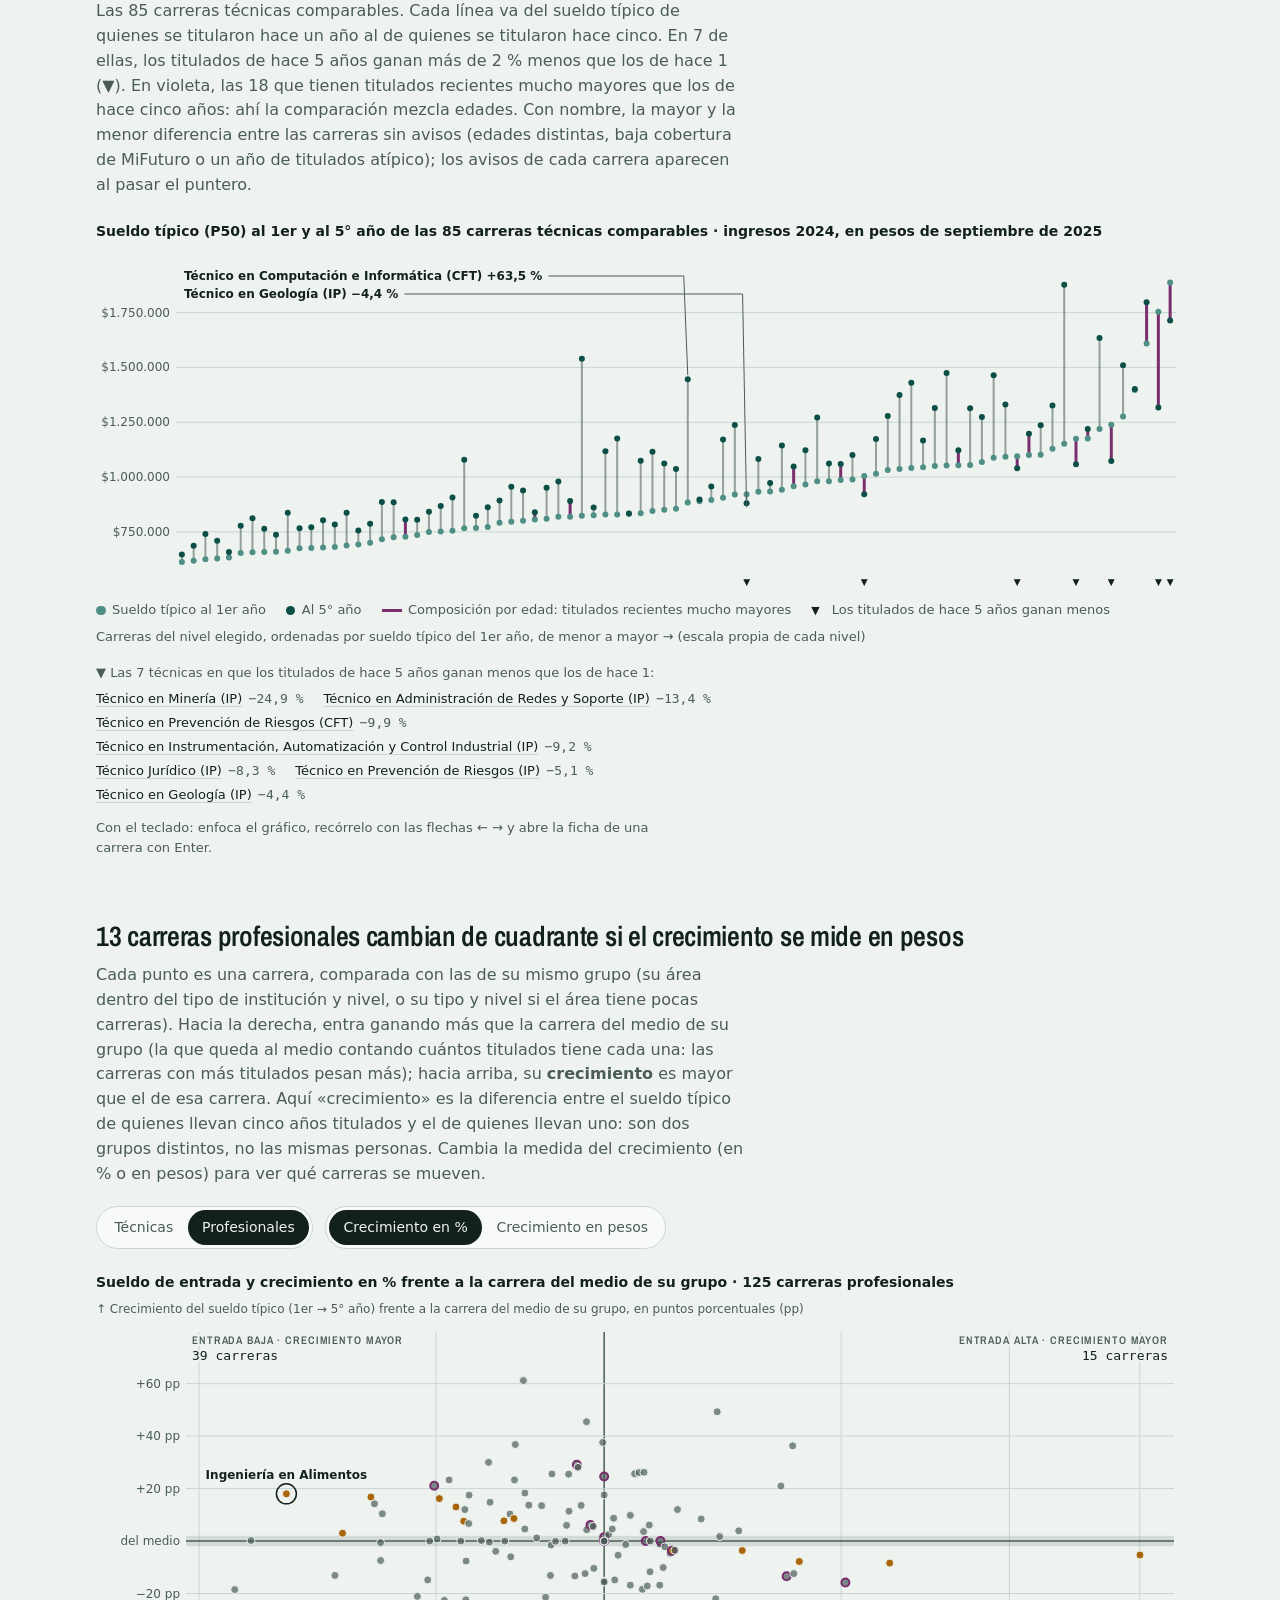
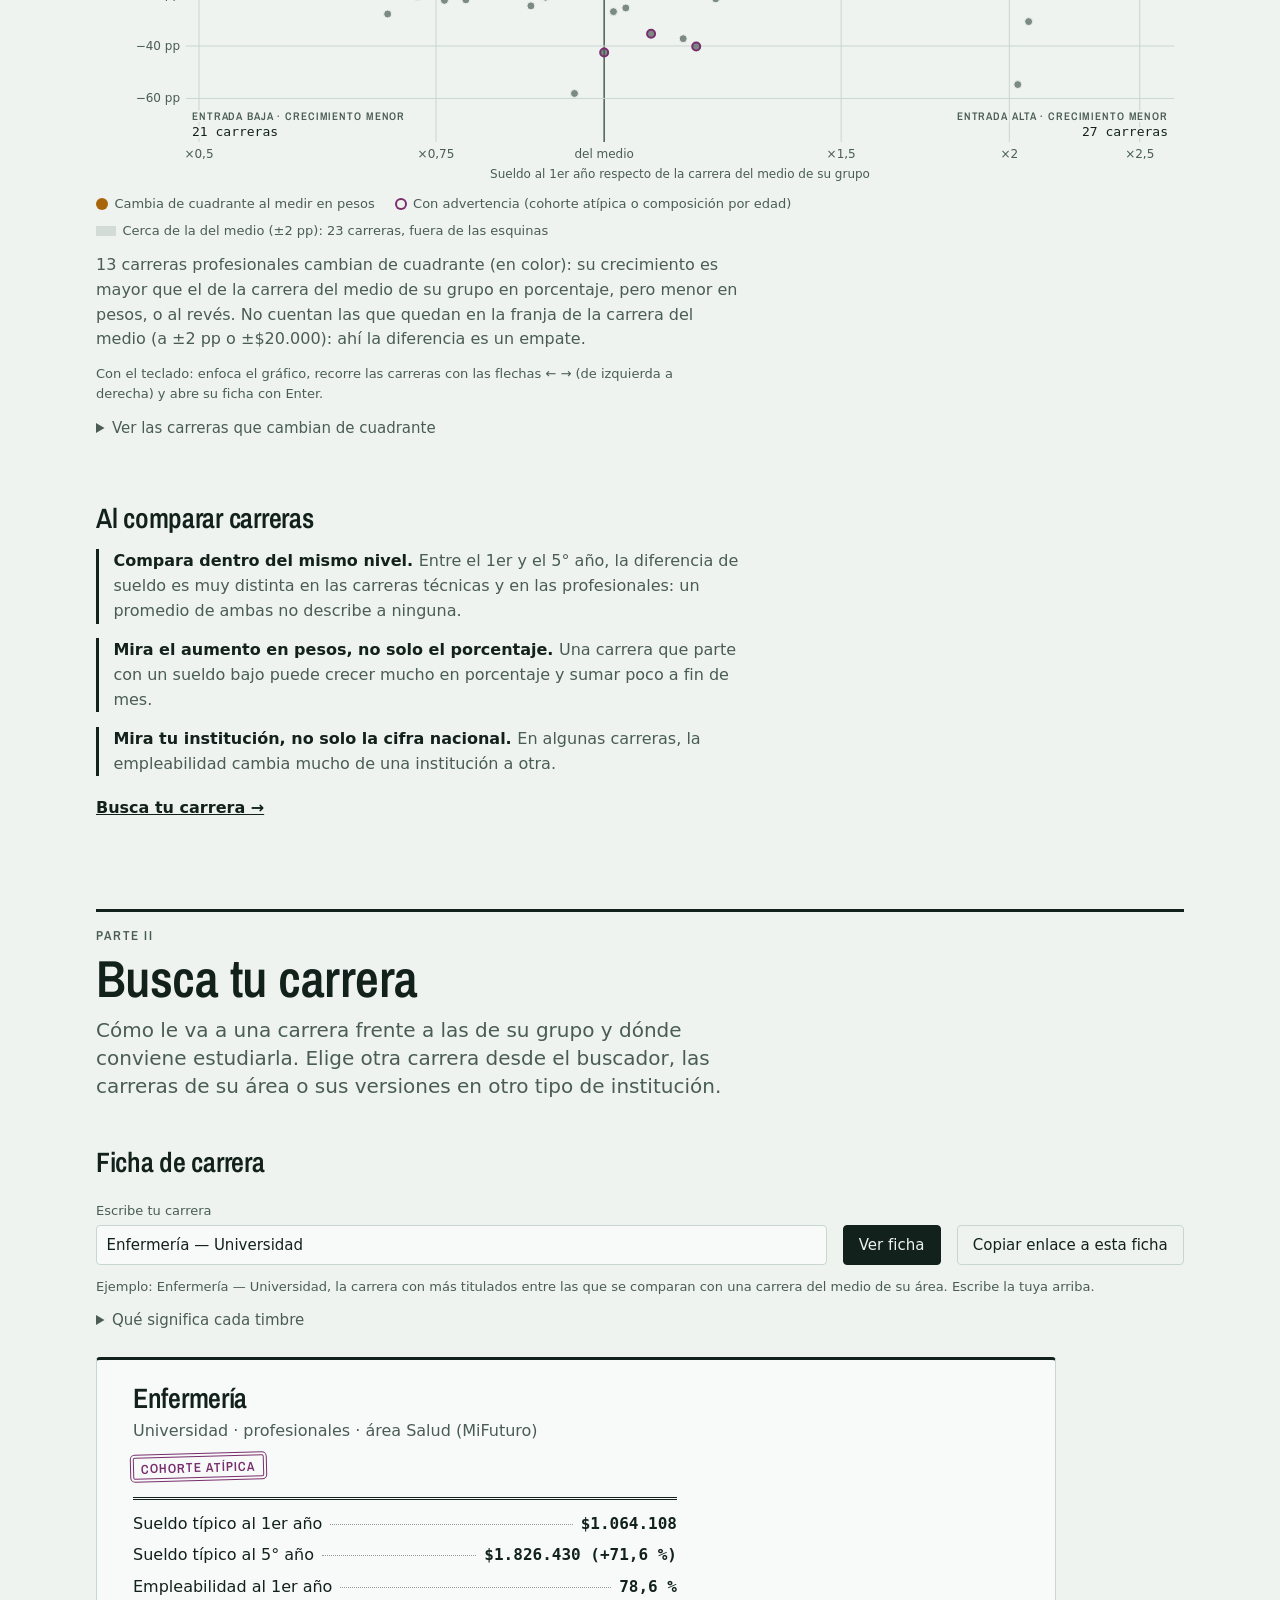
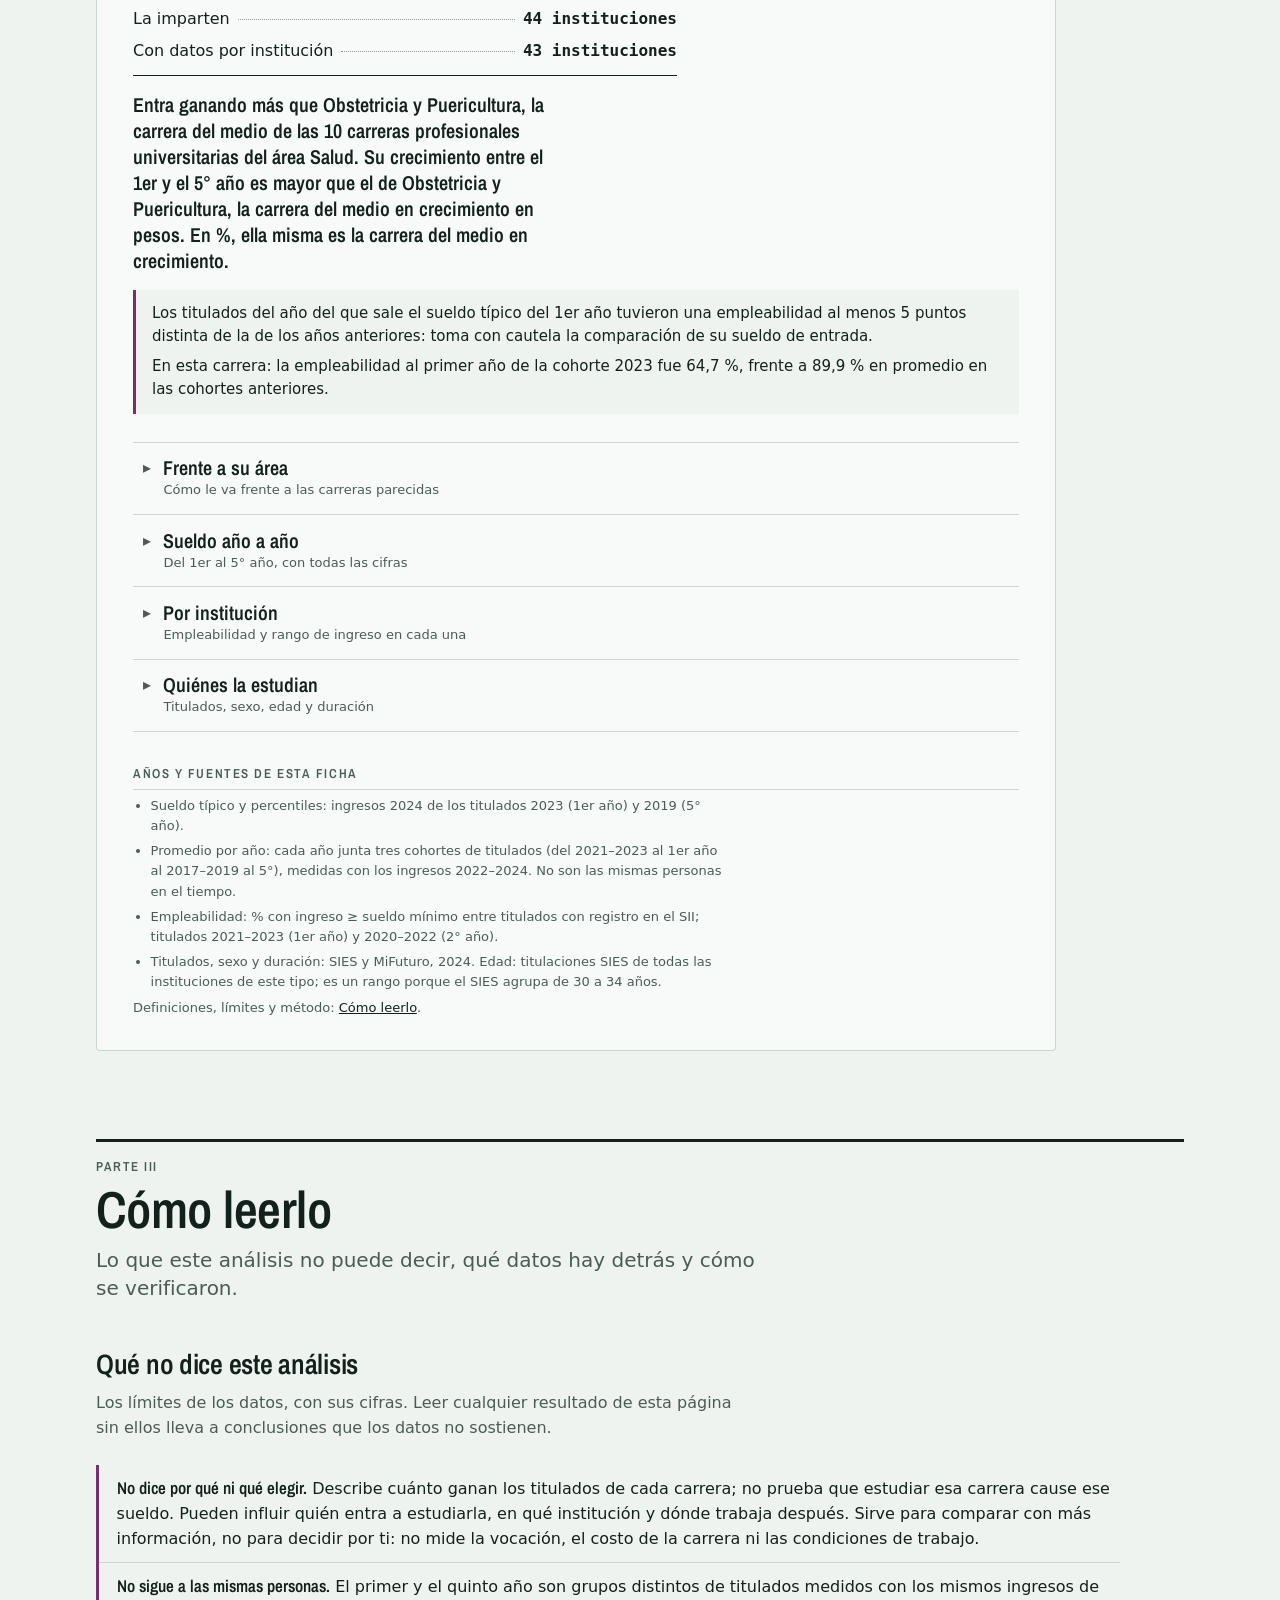
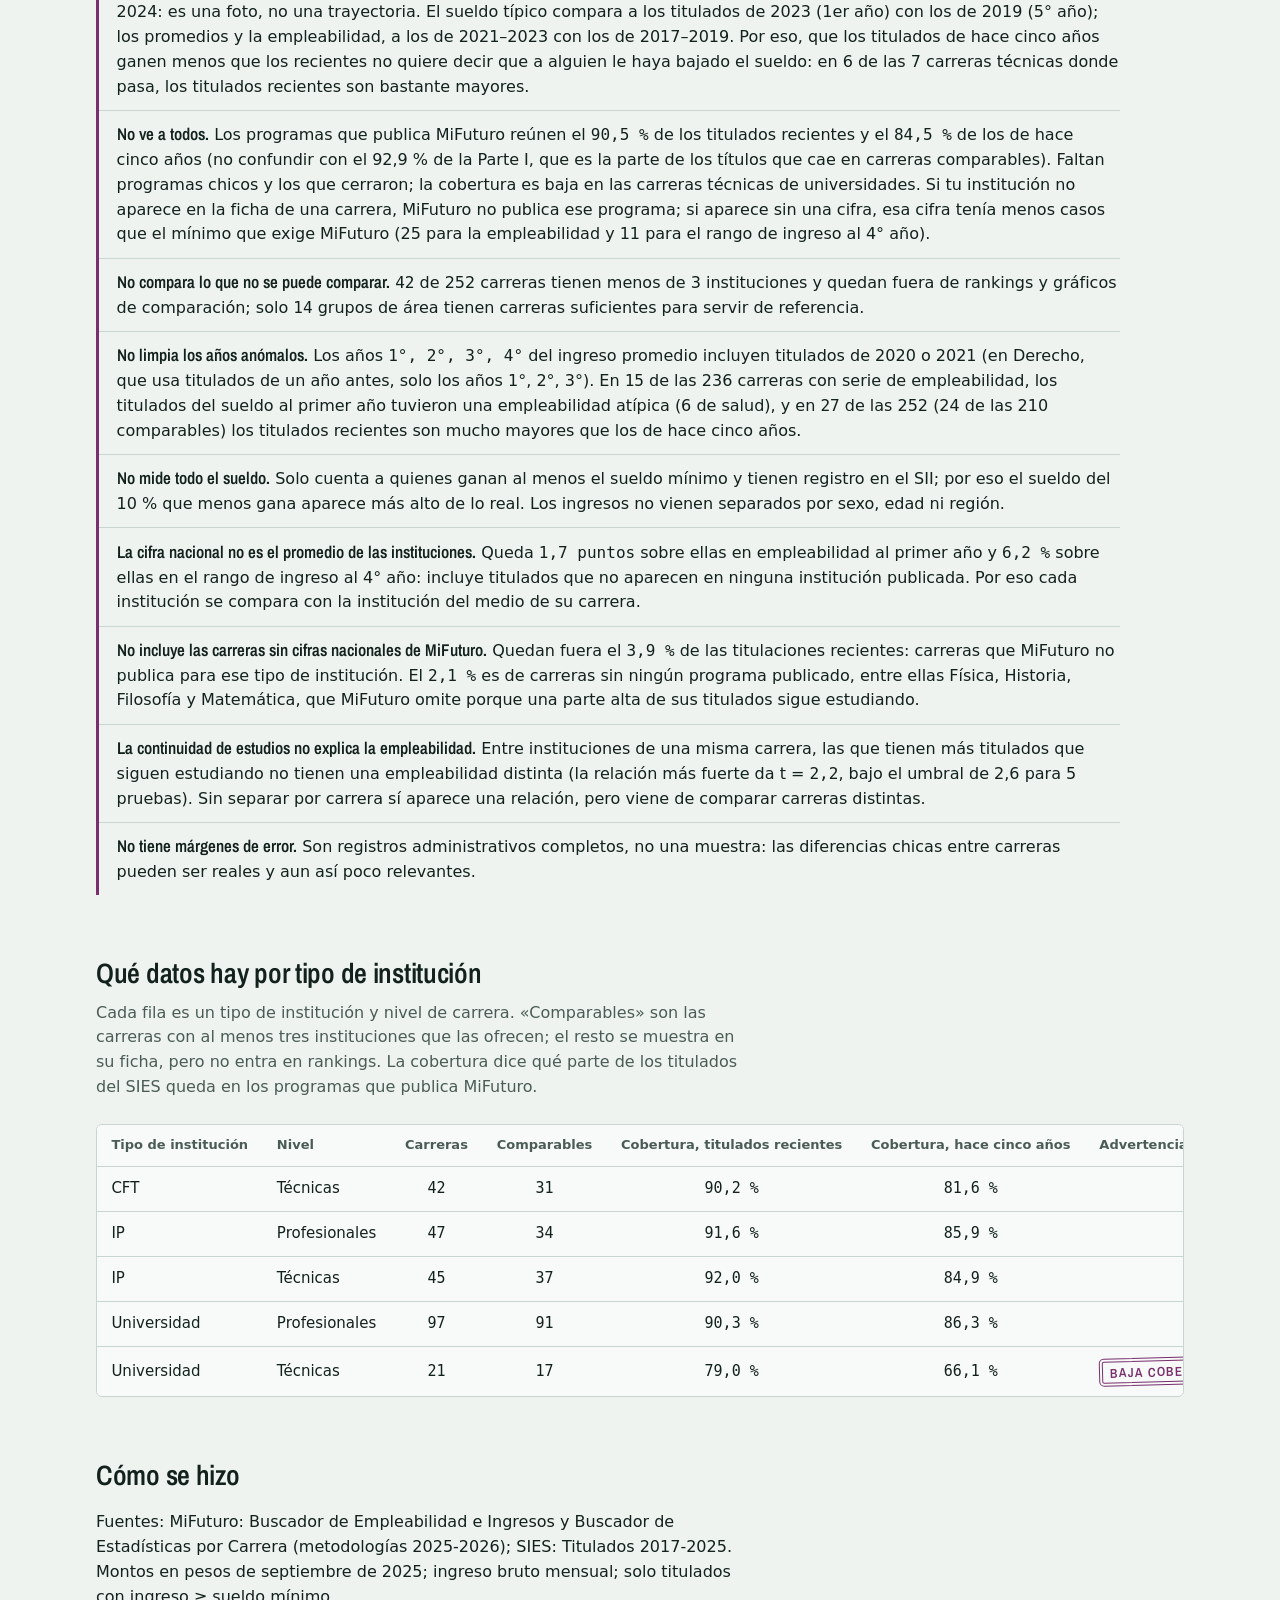
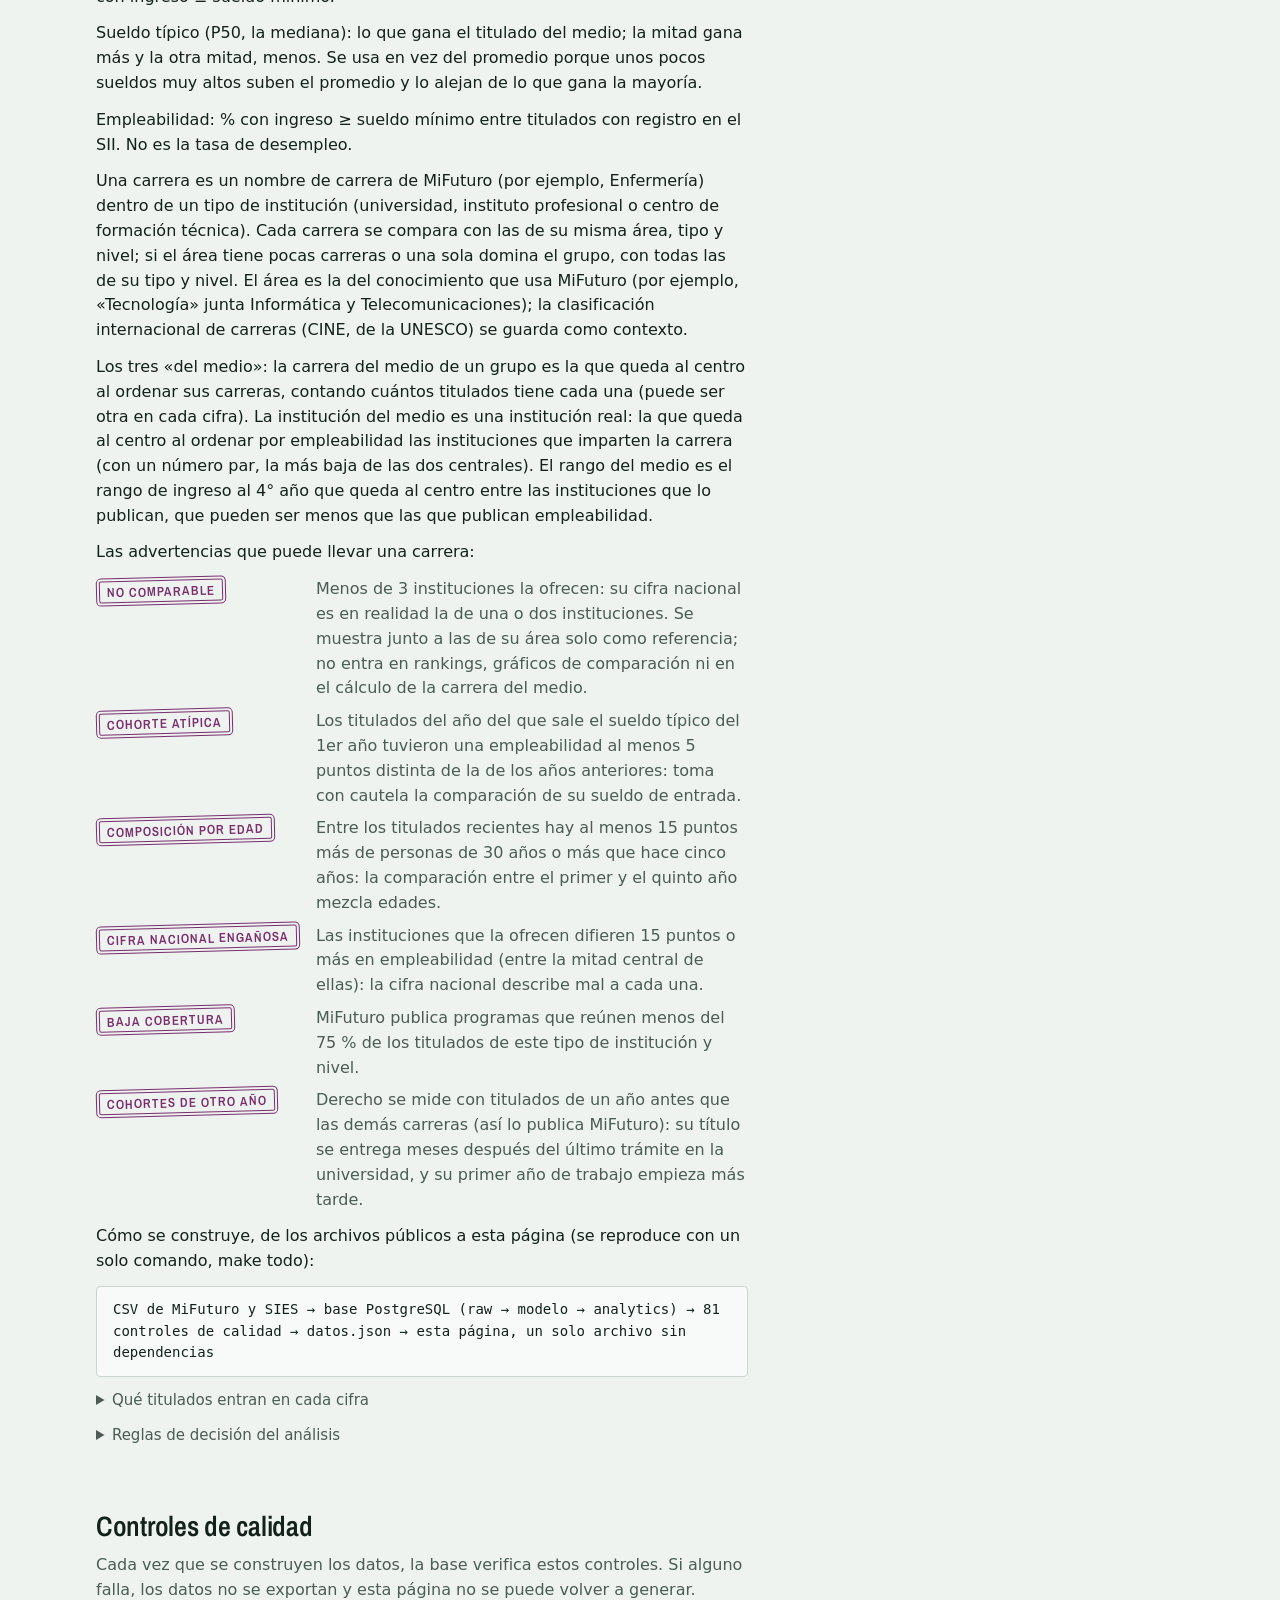
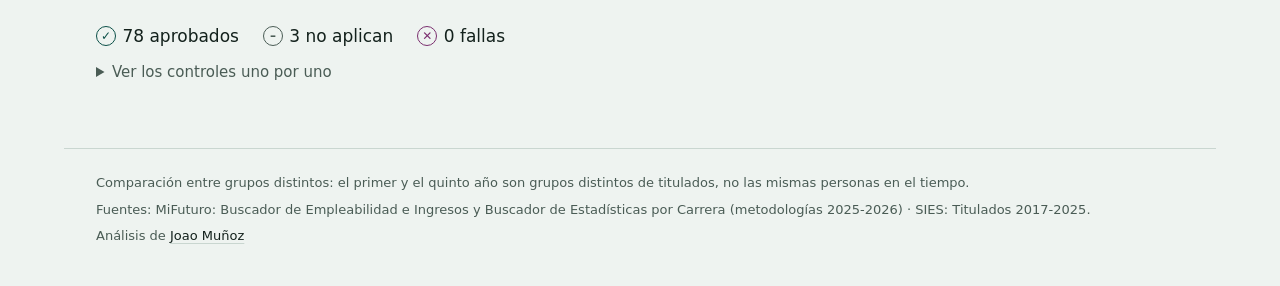
==== commit 63ae6845: "fix(web): cuadrantes, secciones de la ficha y gráfico de sueldo en pantallas angostas Revisión en Fi" ====
--- a/docs/index.html
+++ b/docs/index.html
@@ -886,6 +886,9 @@
 .ficha__seccion > summary::-webkit-details-marker { display: none; }
 .ficha__seccion > summary::before {
   content: "▸"; grid-row: 1 / span 2; color: var(--tinta-suave); font-size: 1rem; line-height: 1.5rem;
+  /* Caja del tamaño del signo, arriba: estirada a todo el alto, al girar caía sobre la pista
+     cuando esta ocupaba dos líneas (320 px). */
+  align-self: start; height: 1.5rem; text-align: center;
   transition: transform 0.15s ease;
 }
 .ficha__seccion[open] > summary::before { transform: rotate(90deg); }
@@ -1412,10 +1415,12 @@
   var fmtEntero = new Intl.NumberFormat("es-CL", { maximumFractionDigits: 0 });
   var fmtUno = new Intl.NumberFormat("es-CL", { minimumFractionDigits: 1, maximumFractionDigits: 1 });
 
-  function pct(valor) { return valor == null ? "—" : fmtUno.format(valor) + " %"; }
+  // Espacio duro (NBSP) antes de «%»: con uno normal, «59,5» y «%» podían quedar en líneas distintas.
+  var PCT = "\u00a0%";
+  function pct(valor) { return valor == null ? "—" : fmtUno.format(valor) + PCT; }
   function pctSigno(valor) {
     if (valor == null) return "—";
-    return (valor > 0 ? "+" : valor < 0 ? "−" : "") + fmtUno.format(Math.abs(valor)) + " %";
+    return (valor > 0 ? "+" : valor < 0 ? "−" : "") + fmtUno.format(Math.abs(valor)) + PCT;
   }
   function pesos(valor) { return valor == null ? "—" : "$" + fmtEntero.format(valor); }
   function pesosSigno(valor) {
@@ -1476,7 +1481,7 @@
     { id: "baja_cobertura", texto: "Baja cobertura",
       aplica: function (p) { return p.marcas.baja_cobertura; },
       explica: function () {
-        return "MiFuturo publica programas que reúnen menos del " + fmtEntero.format(parametro("max_cobertura_baja") * 100) + " % de los titulados de este tipo de institución y nivel.";
+        return "MiFuturo publica programas que reúnen menos del " + fmtEntero.format(parametro("max_cobertura_baja") * 100) + PCT + " de los titulados de este tipo de institución y nivel.";
       } },
     { id: "derecho", texto: "Cohortes de otro año",
       aplica: function (p) { return p.marcas.es_derecho; },
@@ -1485,7 +1490,7 @@
       } }
   ];
 
-  // «un año antes / después», desde el parámetro (ADR-003): ningún texto fija el sentido a mano.
+  // «un año antes / después», desde el parámetro corrimiento_derecho: ningún texto fija el sentido a mano.
   function corrDerechoTexto() {
     var c = parametro("corrimiento_derecho");
     return (Math.abs(c) === 1 ? "un año" : Math.abs(c) + " años") + (c < 0 ? " antes" : " después");
@@ -1652,7 +1657,7 @@
   var TIPO_ADJ = { Universidad: "universitarias", IP: "de IP", CFT: "de CFT" };
 
   // Grupo de comparación del hallazgo (b), en palabras: «las carreras universitarias del área
-  // Tecnología» (área de MiFuturo, ADR-002) o, sin área, «las carreras profesionales universitarias».
+  // Tecnología» (área de MiFuturo) o, sin área, «las carreras profesionales universitarias».
   function grupoEnPalabras(g) {
     if (g.tipo_grupo === "celda") {
       return "las carreras " + TIPO_ADJ[g.tipo] + " del área " + g.area;
@@ -1783,7 +1788,7 @@
       return fmtEntero.format(e.otro) + (e.otro === 1 ? " título" : " títulos") + " de " + rangoAnios(v[e.ventana]) +
         " (" + nivelCorto({ nivel: e.nivel }) + ")" + (e.otro === 1 ? " está registrado" : " están registrados") + " como no binario";
     }).join("; ");
-    // Los conteos reales no se escalan (ADR-003): si la ventana corrida de Derecho empieza antes que
+    // Los conteos reales no se escalan: si la ventana corrida de Derecho empieza antes que
     // el SIES, se dice qué años faltan; sin decirlo, 612.738 parecía incluir tres años de Derecho.
     var corrD = parametro("corrimiento_derecho"), siesDesde = datos.cohortes.filter(function (c) { return c.indicador === "titulados_sies"; })[0].cohortes[0];
     var faltaD = Object.keys(v).map(function (k) { return [v[k][0] + corrD, v[k][1] + corrD]; })
@@ -2536,6 +2541,7 @@
     frente.replaceChildren();
     // En pantallas angostas el rótulo va en dos líneas (si no, los de izquierda y derecha chocan).
     var abajoY = H - m.abajo - (muyAngosto ? 48 : angosto ? 36 : 22);
+    var conteos = [];
     [["entrada baja · progresa más", m.izq + 6, m.arriba + 12, "start"],
      ["entrada alta · progresa más", W - m.der - 6, m.arriba + 12, "end"],
      ["entrada baja · progresa menos", m.izq + 6, abajoY, "start"],
@@ -2550,6 +2556,17 @@
       var c = svgEl("text", { x: e[1], y: e[2] + (lineas.length - 1) * 12 + 16, "text-anchor": e[3] }, "c-conteo", frente);
       var nz = conteoZona(modo, e[0]);   // del SQL; la franja no pertenece a ninguna esquina
       c.textContent = fmtEntero.format(nz) + (nz === 1 ? " carrera" : " carreras");
+      conteos.push({ t: c, x: e[1] });
+    });
+    // La fuente de cifras (ui-monospace, SF Mono…) cambia según el navegador: en Firefox es 7 % más
+    // ancha y a 320 px los conteos de una misma fila se tocaban («39 carreras15 carreras»). Se mide
+    // lo dibujado y, si no hay 8 px entre izquierda y derecha, se achica la letra de esa fila.
+    [[0, 1], [2, 3]].forEach(function (par) {
+      var a = conteos[par[0]], d = conteos[par[1]];
+      ["", "0.75rem", "0.6875rem"].some(function (tam) {
+        a.t.style.fontSize = d.t.style.fontSize = tam;
+        return a.x + a.t.getComputedTextLength() + 8 <= d.x - d.t.getComputedTextLength();
+      });
     });
 
     // Puntos: el transform lleva la posición; la transición CSS anima el cambio de modo.
@@ -2720,15 +2737,20 @@
 
   function avisosDe(p) {
     var frases = [];
-    TIMBRES.forEach(function (def) { if (def.aplica(p)) frases.push(def.explica()); });
-    if (p.marcas.cohorte_atipica && p.estabilidad) {
-      frases.push("En esta carrera: la empleabilidad al primer año de la cohorte " + p.estabilidad.cohorte + " fue " +
-        pct(p.estabilidad.empleabilidad) + ", frente a " + pct(p.estabilidad.media_previas) + " en promedio en las cohortes anteriores.");
-    }
-    if (p.marcas.composicion_edad) {
-      frases.push("En esta carrera: quienes tienen 30 años o más pasan de " + pct(p.contexto.mayores30_cohorte_p5[1]) +
-        " (titulados hace cinco años) a " + pct(p.contexto.mayores30_cohorte_p1[1]) + " (titulados recientes), en la cota alta del rango.");
-    }
+    // Cada «En esta carrera: …» va justo después del aviso que concreta: al final de la lista, en 5
+    // fichas quedaba detrás de otro aviso y no se sabía a cuál se refería (pasada por la Parte II, 19-11-26).
+    TIMBRES.forEach(function (def) {
+      if (!def.aplica(p)) return;
+      frases.push(def.explica());
+      if (def.id === "cohorte_atipica" && p.estabilidad) {
+        frases.push("En esta carrera: la empleabilidad al primer año de la cohorte " + p.estabilidad.cohorte + " fue " +
+          pct(p.estabilidad.empleabilidad) + ", frente a " + pct(p.estabilidad.media_previas) + " en promedio en las cohortes anteriores.");
+      }
+      if (def.id === "composicion_edad") {
+        frases.push("En esta carrera: quienes tienen 30 años o más pasan de " + pct(p.contexto.mayores30_cohorte_p5[1]) +
+          " (titulados hace cinco años) a " + pct(p.contexto.mayores30_cohorte_p1[1]) + " (titulados recientes), en la cota alta del rango.");
+      }
+    });
     return frases;
   }
 
@@ -2774,7 +2796,7 @@
     }
     var dom = parPorClave[af.domina + "|" + p.tipo];
     return (dom === p ? "esta carrera reúne" : (dom ? dom.nombre : "una carrera") + " reúne") + " el " + fmtEntero.format(af.domina_pct) +
-      " % de los titulados de las carreras " + adj + " de su área";
+      PCT + " de los titulados de las carreras " + adj + " de su área";
   }
 
   // Nombre de la carrera del medio de su grupo en una cifra (analytics.referencia.q50_clave).
@@ -3201,7 +3223,11 @@
     var conRango = (programasPor[claveDe(p)] || []).some(function (g) { return g.tramo; });
     var W = caja.clientWidth || 600, H = conRango ? 216 : 200, arriba = 12, abajo = conRango ? 42 : 26;
     var angosto = W < 520;
-    var mIzq = 70, mDer = angosto ? 92 : 200, dentro = angosto ? 16 : 26;
+    // Muy angosto (≤ 360 px de pantalla; 254 de lienzo a 320): los rótulos directos de la derecha se
+    // llevaban 92 px y los años quedaban pegados («1°*2°*3°*»). Ahí van como leyenda bajo el gráfico.
+    // A 390 (324 de lienzo) los rótulos caben y se mantienen.
+    var muyAngosto = W < 300;
+    var mIzq = 70, mDer = muyAngosto ? 12 : angosto ? 92 : 200, dentro = angosto ? 16 : 26;
     var a1 = p.percentiles.anio_1, a5 = p.percentiles.anio_5, v = p.media.anio;
     // Sin típica propia en su área, sin línea de típica: sería la de otras áreas.
     var ref1 = sinTipicaPropia(p) ? null : referenciaDe(p, "p50_anio_1"), ref5 = ref1 ? referenciaDe(p, "p50_anio_5") : null;
@@ -3227,6 +3253,8 @@
     var lo = Math.min.apply(null, todos), hi = Math.max.apply(null, todos);
     var paso = [100000, 250000, 500000, 1000000].filter(function (s) { return (Math.ceil(hi / s) - Math.floor(lo / s)) <= 4; })[0] || 1000000;
     lo = Math.floor(lo / paso) * paso; hi = Math.ceil(hi / paso) * paso;
+    // El monto más largo del eje, medido: con 70 fijos «$3.000.000» quedaba 1 px fuera del borde (5 a 320 px).
+    mIzq = Math.max(mIzq, Math.ceil(anchoTexto(pesos(hi), "0.75rem")) + 14);
     function x(i) { return mIzq + dentro + i * (W - mIzq - dentro - mDer) / 4; }
     function y(val) { return arriba + (1 - (val - lo) / (hi - lo)) * (H - arriba - abajo); }
     var svg = svgEl("svg", { viewBox: "0 0 " + W + " " + H, role: "img",
@@ -3246,8 +3274,10 @@
       et.textContent = (i + 1) + "°" + (anomalos[i + 1] ? "*" : "");
     });
     if (conRango) {
-      var t4 = svgEl("text", { x: x(3), y: H - 2, "text-anchor": "middle" }, "g-rotulo-suave", svg);
-      t4.textContent = angosto ? "dato por institución" : "único año con dato por institución (ver abajo)";
+      var txt4 = angosto ? "dato por institución" : "único año con dato por institución (ver abajo)";
+      // Centrado en el 4° año salvo que se salga por la derecha (sin margen derecho, a ≤ 360 px, se cortaba).
+      var t4 = svgEl("text", { x: Math.min(x(3), W - anchoTexto(txt4, "0.75rem") / 2 - 2), y: H - 2, "text-anchor": "middle" }, "g-rotulo-suave", svg);
+      t4.textContent = txt4;
     }
     [[0, a1, ref1], [4, a5, ref5]].forEach(function (a) {
       var cx = x(a[0]), q = a[1];
@@ -3268,10 +3298,27 @@
     if (ref5 && ref5.q50_clave !== p.clave) rotulos.push({ y: y(ref5.q50), t: angosto ? "Del medio" : "Carrera del medio " + pesos(ref5.q50), c: "g-rotulo-suave" });
     // La barra (P25–P75) no tenía rótulo: se nombra junto a su extremo alto del 5° año.
     rotulos.push({ y: y(a5.p75), t: angosto ? "Mitad central" : "Mitad central de los titulados", c: "g-rotulo-suave" });
+    if (muyAngosto) {
+      // Leyenda bajo el gráfico con las mismas marcas; la línea de la carrera del medio ya está en la
+      // leyenda de arriba.
+      var leyAbajo = el("div", "grafico__leyenda");
+      [["rombo", "Sueldo típico"], ["prom", "Promedio"], ["caja", "Mitad central de los titulados"]].forEach(function (it) {
+        var s = el("span", "leyenda-item");
+        var m = svgEl("svg", { width: 14, height: 14, viewBox: "0 0 14 14", "aria-hidden": "true" });
+        if (it[0] === "rombo") rombo(m, 7, 7, 5);
+        else if (it[0] === "prom") svgEl("circle", { cx: 7, cy: 7, r: 4 }, "f-prom", m);
+        else svgEl("line", { x1: 7, x2: 7, y1: 1, y2: 13 }, "f-caja", m);
+        s.appendChild(m);
+        s.appendChild(document.createTextNode(it[1]));
+        leyAbajo.appendChild(s);
+      });
+      caja.after(leyAbajo);
+      rotulos = [];
+    }
     rotulos.forEach(function (r) { r.marca = r.y; });
     rotulos.sort(function (a, b) { return a.y - b.y; });
     for (var k = 1; k < rotulos.length; k++) rotulos[k].y = Math.max(rotulos[k].y, rotulos[k - 1].y + 17);
-    var exceso = rotulos[rotulos.length - 1].y - (H - abajo);
+    var exceso = rotulos.length ? rotulos[rotulos.length - 1].y - (H - abajo) : 0;
     if (exceso > 0) rotulos.forEach(function (r) { r.y -= exceso; });
     rotulos.forEach(function (r) {
       var x0 = x(4) + 12;
@@ -3415,7 +3462,7 @@
       svgEl("line", { x1: x(t), x2: x(t), y1: arriba - 4, y2: abajoBanda + 2 }, "g-grilla", svg);
       if (k % salto === 0) {
         var tx = svgEl("text", { x: x(t), y: H - 2, "text-anchor": "middle" }, "g-eje-texto", svg);
-        tx.textContent = fmtEntero.format(t) + " %";
+        tx.textContent = fmtEntero.format(t) + PCT;
       }
     }
     // Las dos líneas antes que los puntos (quedan detrás). Rótulos uno arriba y otro abajo: no chocan
@@ -3491,9 +3538,9 @@
 
   // «menos de 1 %» / «más de 99 %» cuando el entero redondea a 0 o 100 pero hay personas.
   function textoSexo(pctv, n, nOtro) {
-    if (pctv === 0 && n > 0) return "menos de 1 %";
-    if (pctv === 100 && nOtro > 0) return "más de 99 %";
-    return fmtEntero.format(pctv) + " %";
+    if (pctv === 0 && n > 0) return "menos de 1" + PCT;
+    if (pctv === 100 && nOtro > 0) return "más de 99" + PCT;
+    return fmtEntero.format(pctv) + PCT;
   }
 
   // La ficha en pantalla: el paso inicial del historial la guarda aunque la dirección no tenga
@@ -3547,14 +3594,14 @@
     fichaActual = p;
     var art = document.getElementById("ficha-contenido");
     art.replaceChildren();
-    var corr = p.marcas.es_derecho ? parametro("corrimiento_derecho") : 0;   // ADR-003
+    var corr = p.marcas.es_derecho ? parametro("corrimiento_derecho") : 0;   // Derecho: titulados de un año antes
     // Un solo tooltip para las franjas del grupo (el artículo es el marco de posición).
     var tipGrupo = el("div", "tooltip");
     tipGrupo.hidden = true;
 
     // Encabezado y veredicto
     art.appendChild(el("h4", "ficha__nombre", p.nombre)).id = "ficha-nombre";
-    // Área de MiFuturo: la de referencia de los grupos y de «Otras carreras de su área» (ADR-002).
+    // Área de MiFuturo: la de referencia de los grupos y de «Otras carreras de su área».
     art.appendChild(el("p", "ficha__sub", p.tipo + " · " + nivelCorto(p) + " · área " + p.area.mineduc + " (MiFuturo)"));
     var t = el("div", "timbres");
     TIMBRES.forEach(function (def) { if (def.aplica(p)) t.appendChild(timbre(def)); });
@@ -3674,7 +3721,7 @@
     seccion(art, "sueldo", "Sueldo año a año", "Del 1er al 5° año, con todas las cifras", function (cuerpo) {
     var pc = p.percentiles.p50_pct_1_5;
     // «Es X % mayor/menor», no «sube/baja»: son dos grupos distintos de titulados (evaluación del 19-11-26).
-    var b2 = bloque(cuerpo, "Al 5° año, su sueldo típico es " + fmtUno.format(Math.abs(pc)) + " % " + (pc >= 0 ? "mayor" : "menor") + " que al 1er año",
+    var b2 = bloque(cuerpo, "Al 5° año, su sueldo típico es " + fmtUno.format(Math.abs(pc)) + PCT + " " + (pc >= 0 ? "mayor" : "menor") + " que al 1er año",
       "Ingresos " + aniosIngreso("percentiles_anio_1") + " (el promedio, " + aniosIngreso("ingreso_medio_1er_anio") +
         "), en pesos de septiembre de 2025. Cada año es otra cohorte de titulados, no las mismas personas. " +
         "La barra de los años 1 y 5 es la mitad central de los titulados.");
@@ -4340,10 +4387,10 @@
       fmtEntero.format(atipSalud) + " de salud), y en ", fmtEntero.format(q.pares_composicion_edad), " de las " + fmtEntero.format(q.pares_total) +
       " (" + fmtEntero.format(q.pares_composicion_edad_comparables) + " de las " + fmtEntero.format(q.pares_comparables) +
       " comparables) los titulados recientes son mucho mayores que los de hace cinco años."]);
-    item("No mide todo el sueldo.", ["Solo cuenta a quienes ganan al menos el sueldo mínimo y tienen registro en el SII; por eso el sueldo del 10 % que menos gana aparece más alto de lo real. Los ingresos no vienen separados por sexo, edad ni región."]);
+    item("No mide todo el sueldo.", ["Solo cuenta a quienes ganan al menos el sueldo mínimo y tienen registro en el SII; por eso el sueldo del 10\u00a0% que menos gana aparece más alto de lo real. Los ingresos no vienen separados por sexo, edad ni región."]);
     if (brecha.emp_pp != null && brecha.tramo_pct != null) {
       item("La cifra nacional no es el promedio de las instituciones.", ["Queda ", fmtUno.format(brecha.emp_pp) + " puntos",
-        " sobre ellas en empleabilidad al primer año y ", fmtUno.format(brecha.tramo_pct) + " %",
+        " sobre ellas en empleabilidad al primer año y ", fmtUno.format(brecha.tramo_pct) + PCT,
         " sobre ellas en el rango de ingreso al 4° año: incluye titulados que no aparecen en ninguna institución publicada. Por eso cada institución se compara con la institución del medio de su carrera."]);
     }
     // El total que queda fuera (SQL, desde el embudo) y, dentro de él, las carreras sin ningún programa:
@@ -4430,7 +4477,7 @@
       // decimales cuando los hay (2,6 se mostraba «3»).
       var valor = /^anio_/.test(prm.nombre) ? String(prm.valor)
         : /pesos$/.test(prm.nombre) && prm.valor >= 1 ? pesos(prm.valor)
-        : prm.valor > 0 && prm.valor < 1 ? fmtEntero.format(prm.valor * 100) + " %"
+        : prm.valor > 0 && prm.valor < 1 ? fmtEntero.format(prm.valor * 100) + PCT
         : Number.isInteger(prm.valor) ? fmtEntero.format(prm.valor) : fmtUno.format(prm.valor);
       [["Regla", prm.descripcion, "td--titulo"], ["Valor", valor, "num"]].forEach(function (x) {
         var td = el("td", x[2], x[1]); td.setAttribute("data-rotulo", x[0]); tr.appendChild(td);
@@ -4486,10 +4533,10 @@
         t1.appendChild(el("code", "qa-nombre", c.objeto));
         t1.setAttribute("data-rotulo", "Control");
         var t2 = el("td"); t2.setAttribute("data-rotulo", "Estado"); t2.appendChild(estadoNodo(c.estado));
-        // Coma decimal como en el resto de la página: el detalle viene de format() en SQL («0.33 %»),
-        // que también lee el log del build; se convierte solo al mostrarlo.
-        var t3 = el("td", null, c.detalle.replace(/(\d)\.(\d)/g, "$1,$2")); t3.setAttribute("data-rotulo", "Resultado");
-        t3.title = "Criterio: " + c.umbral;
+        // Coma decimal y espacio duro antes de «%» como en el resto de la página: el detalle viene de
+        // format() en SQL («0.33 %»), que también lee el log del build; se convierte solo al mostrarlo.
+        var t3 = el("td", null, c.detalle.replace(/(\d)\.(\d)/g, "$1,$2").replace(/ %/g, PCT)); t3.setAttribute("data-rotulo", "Resultado");
+        t3.title = "Criterio: " + c.umbral.replace(/ %/g, PCT);
         tr.appendChild(t1); tr.appendChild(t2); tr.appendChild(t3);
         cuerpo.appendChild(tr);
       });
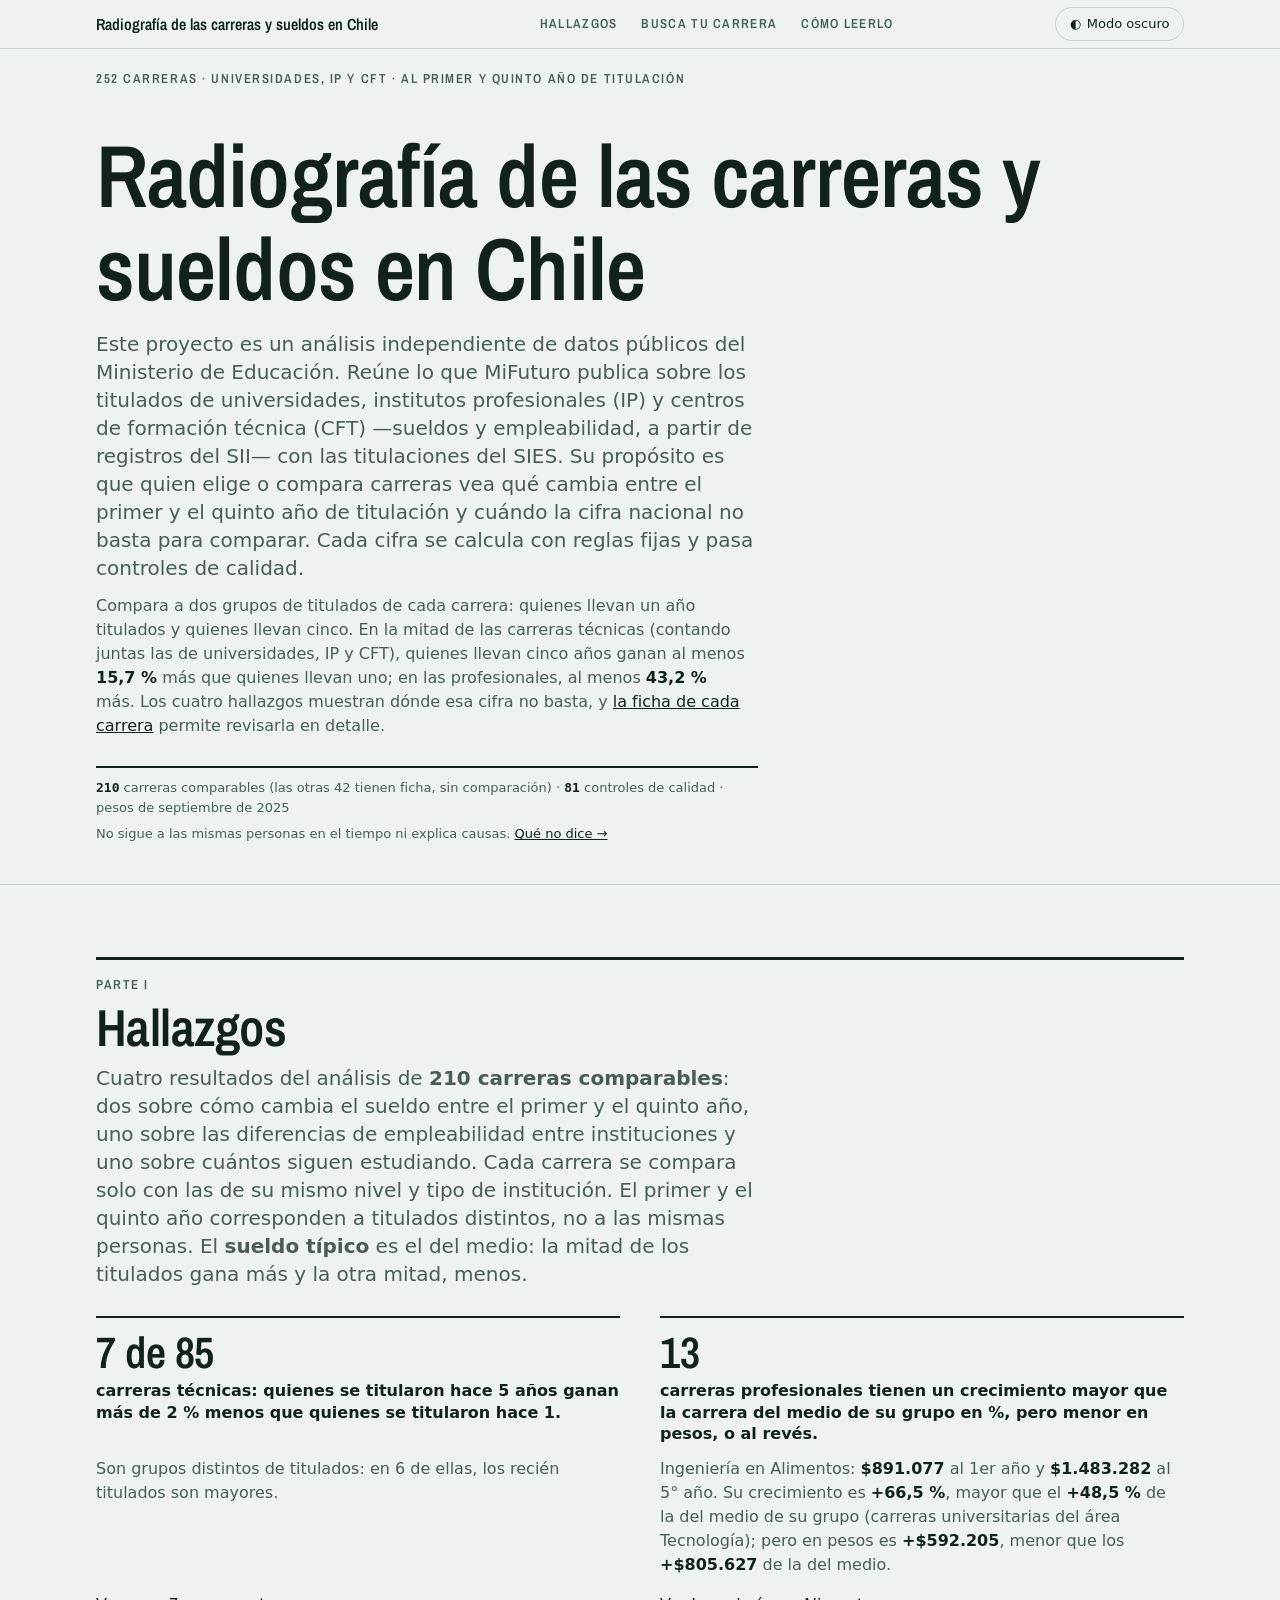
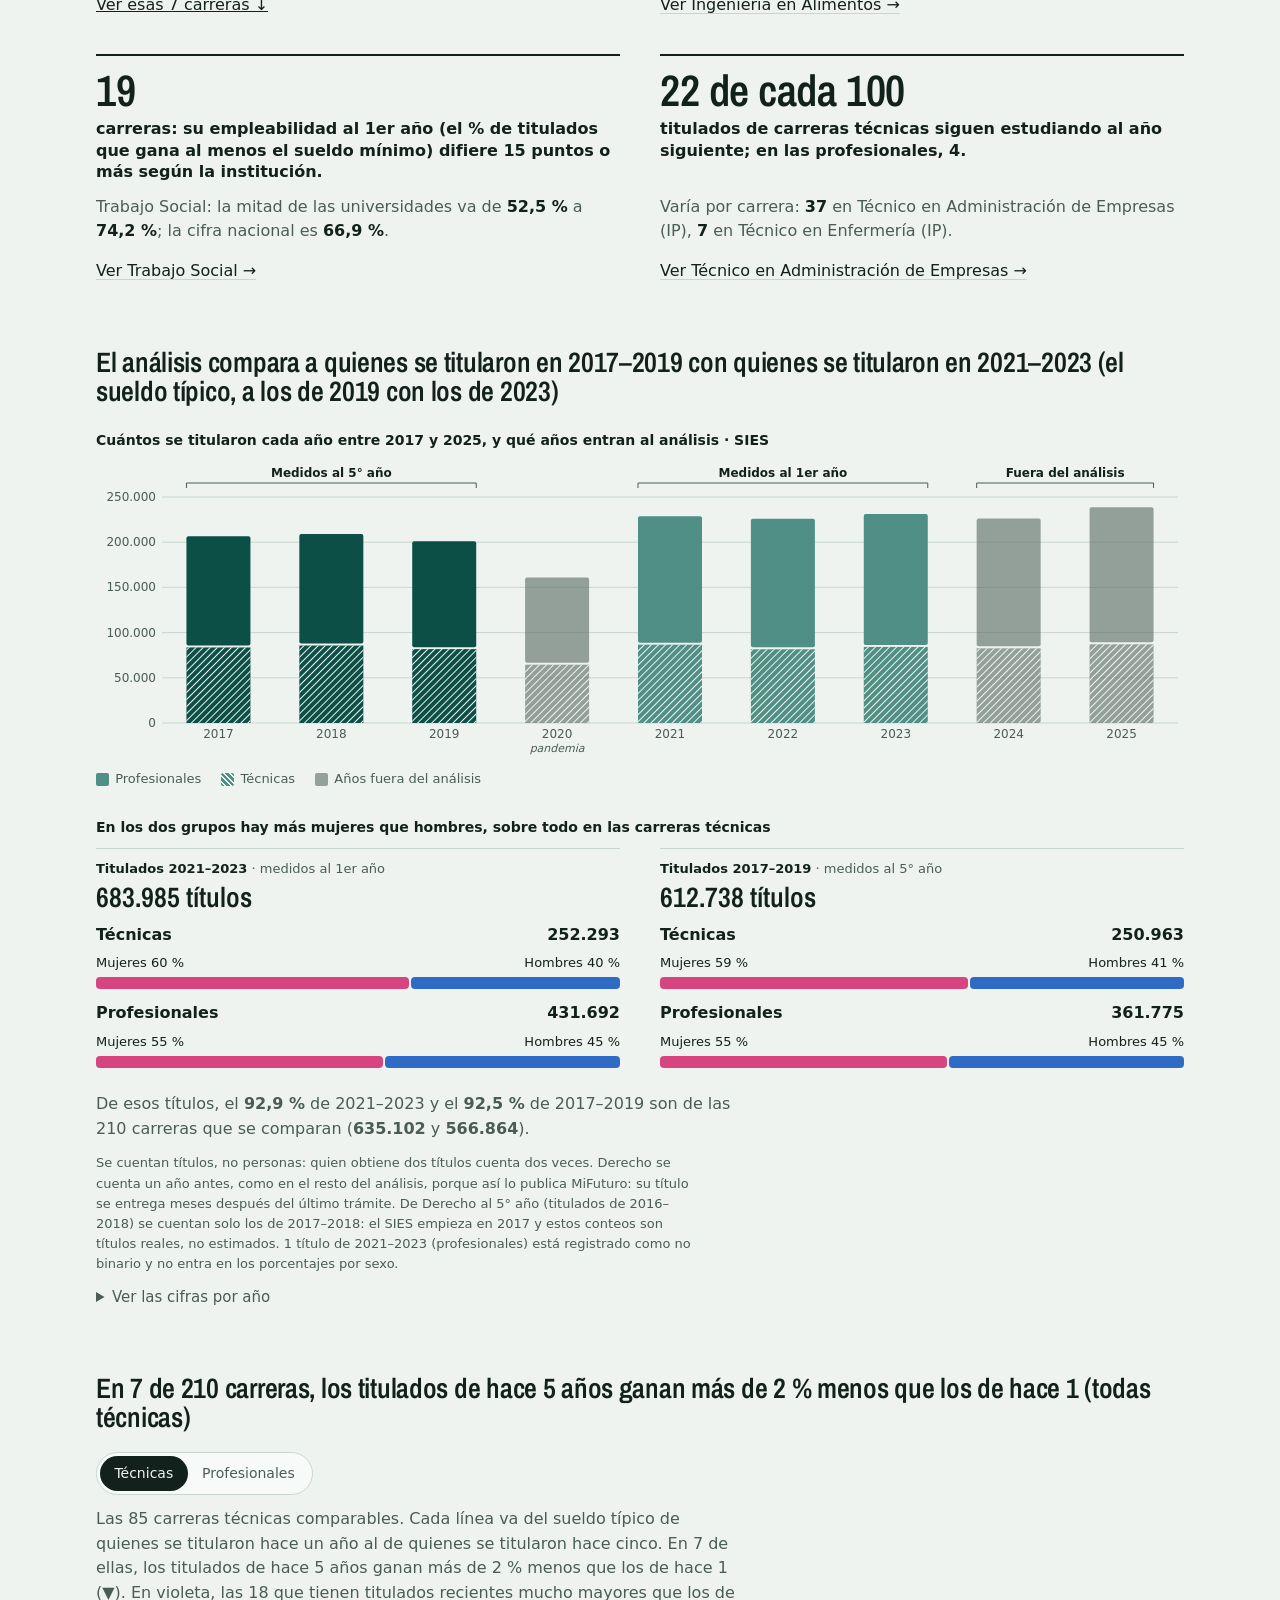
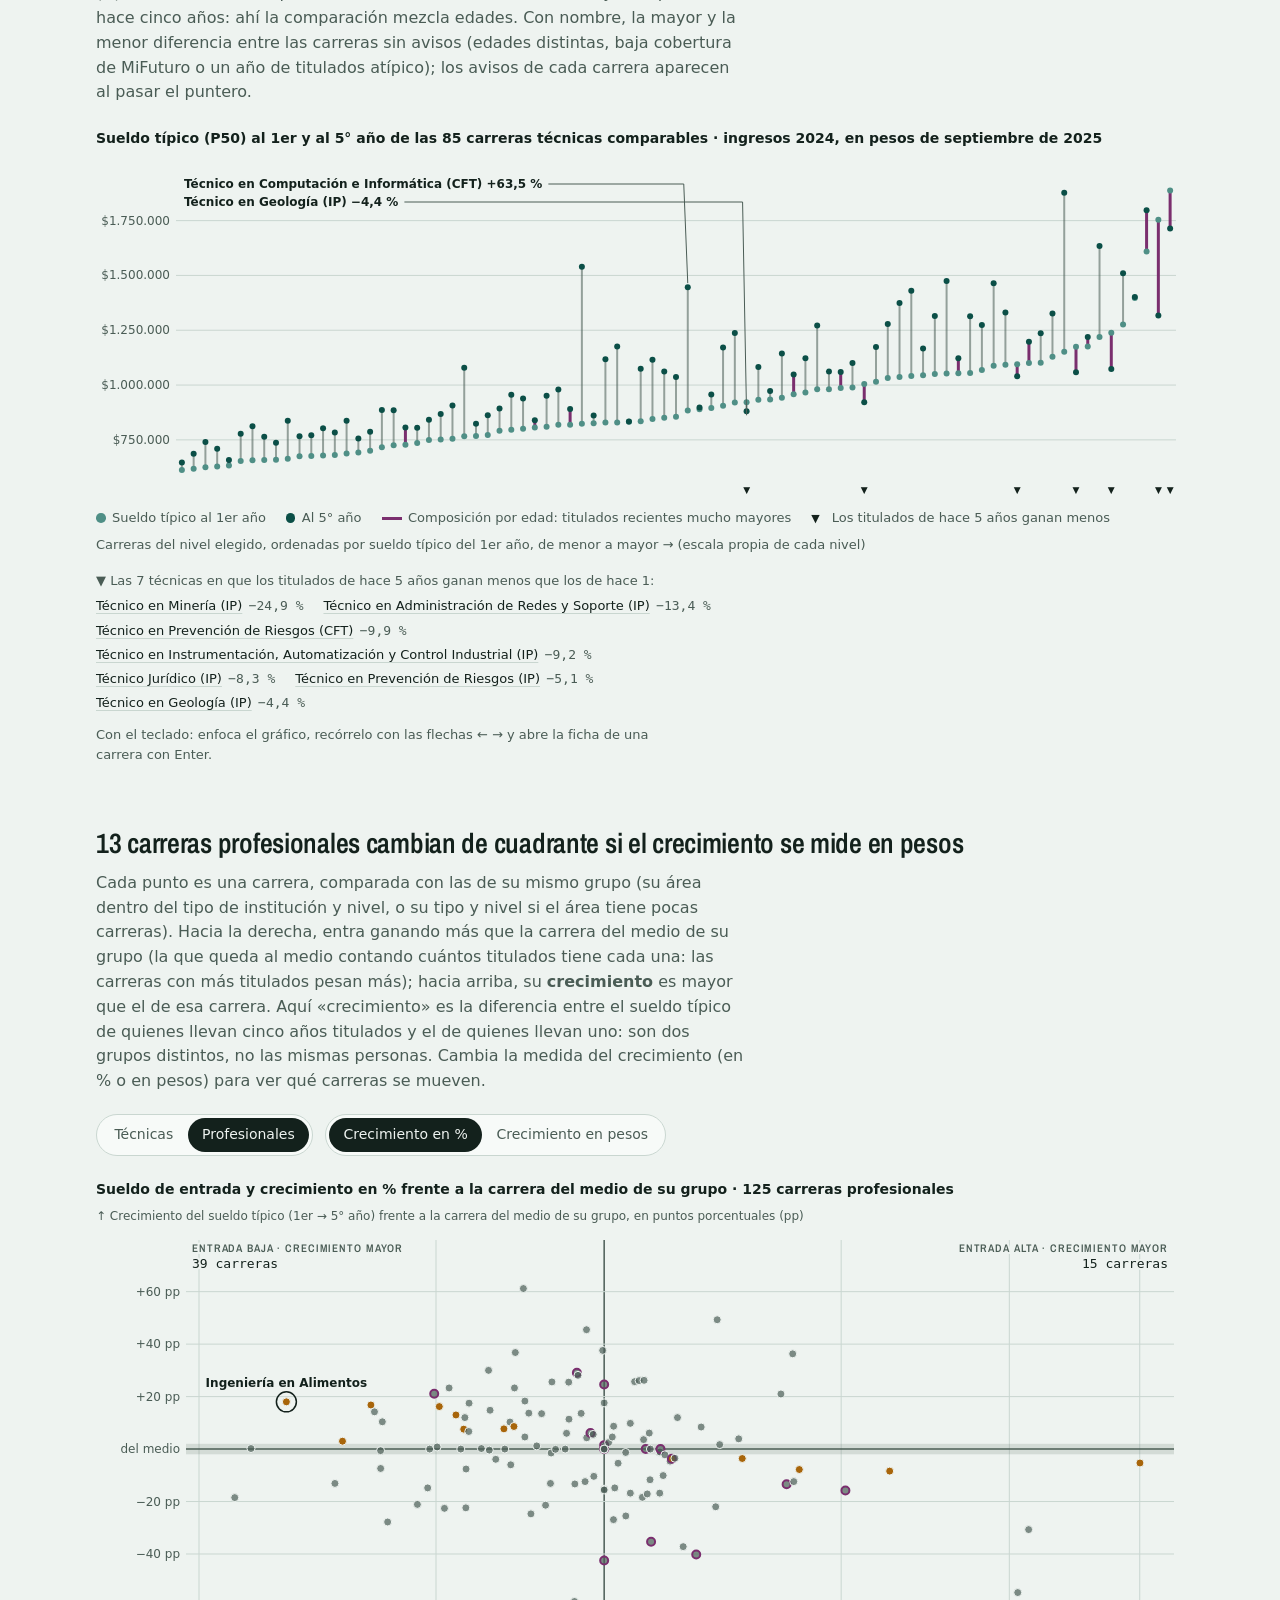
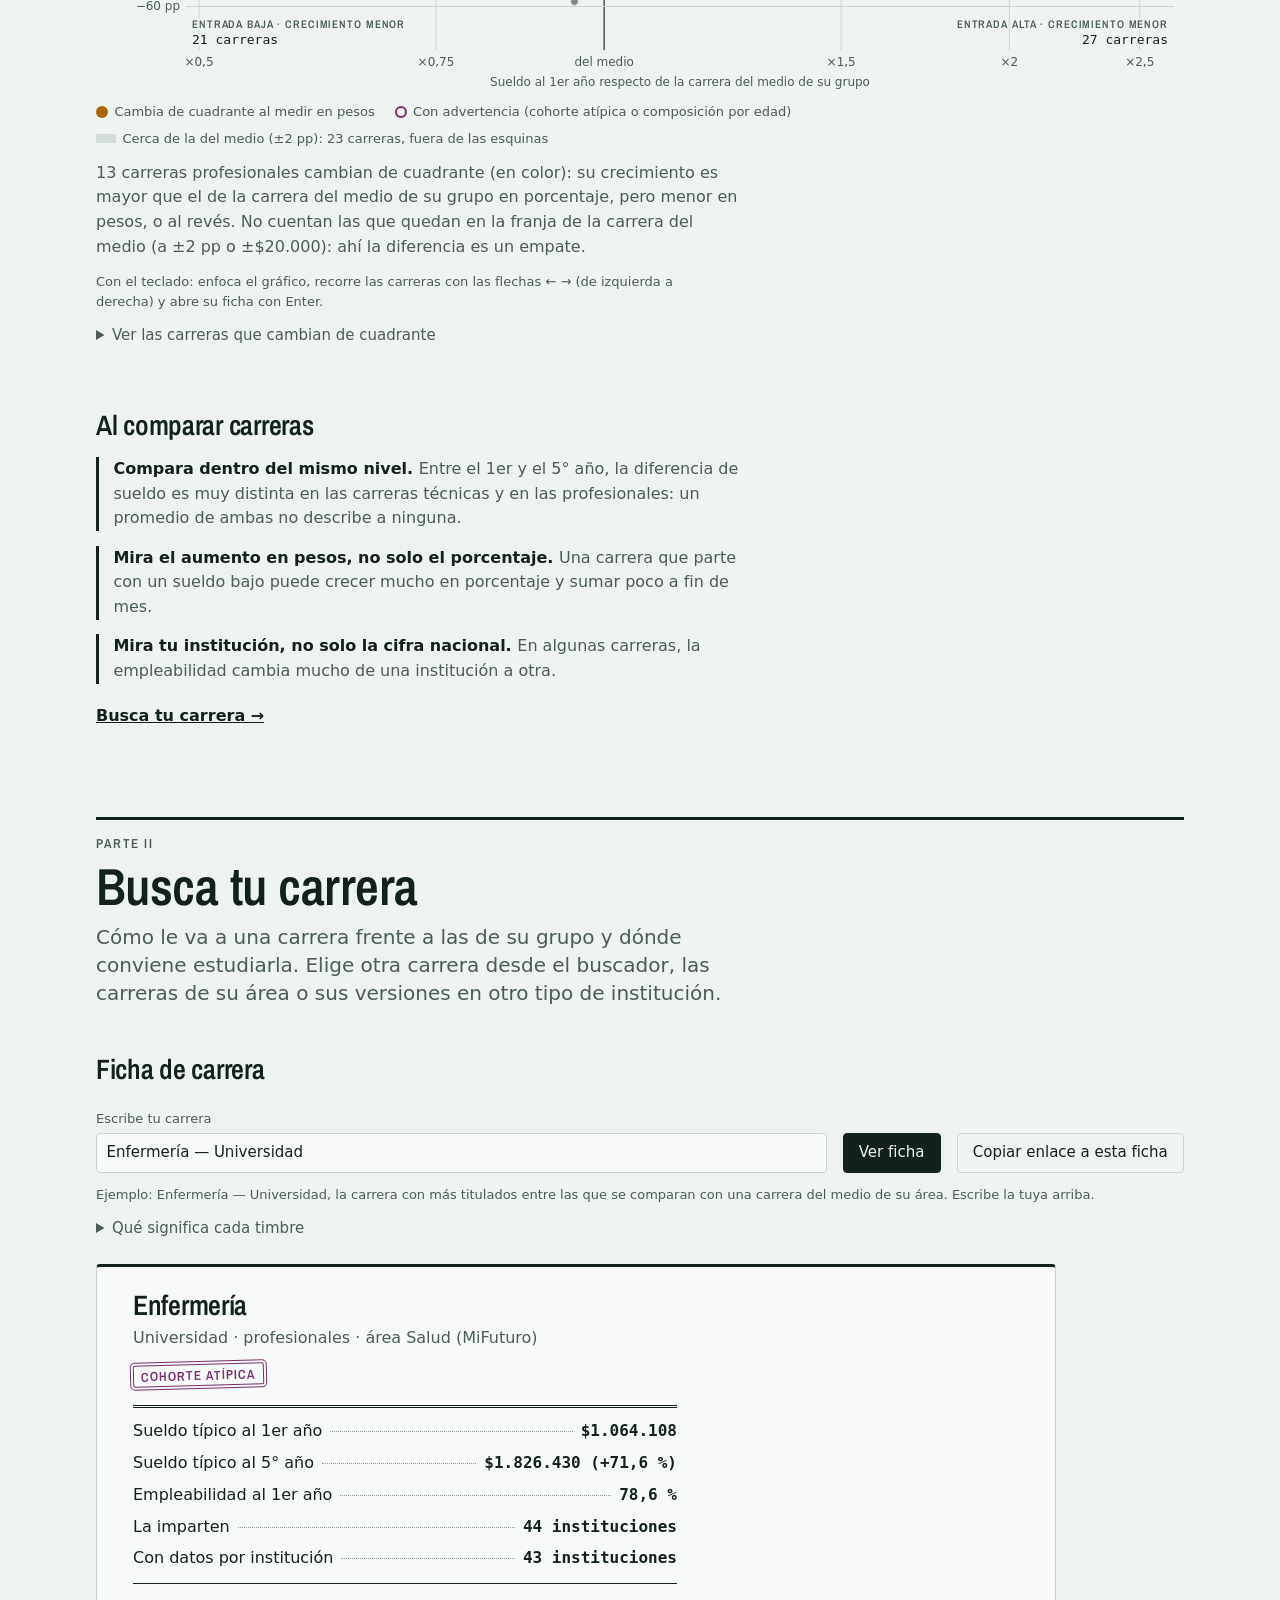
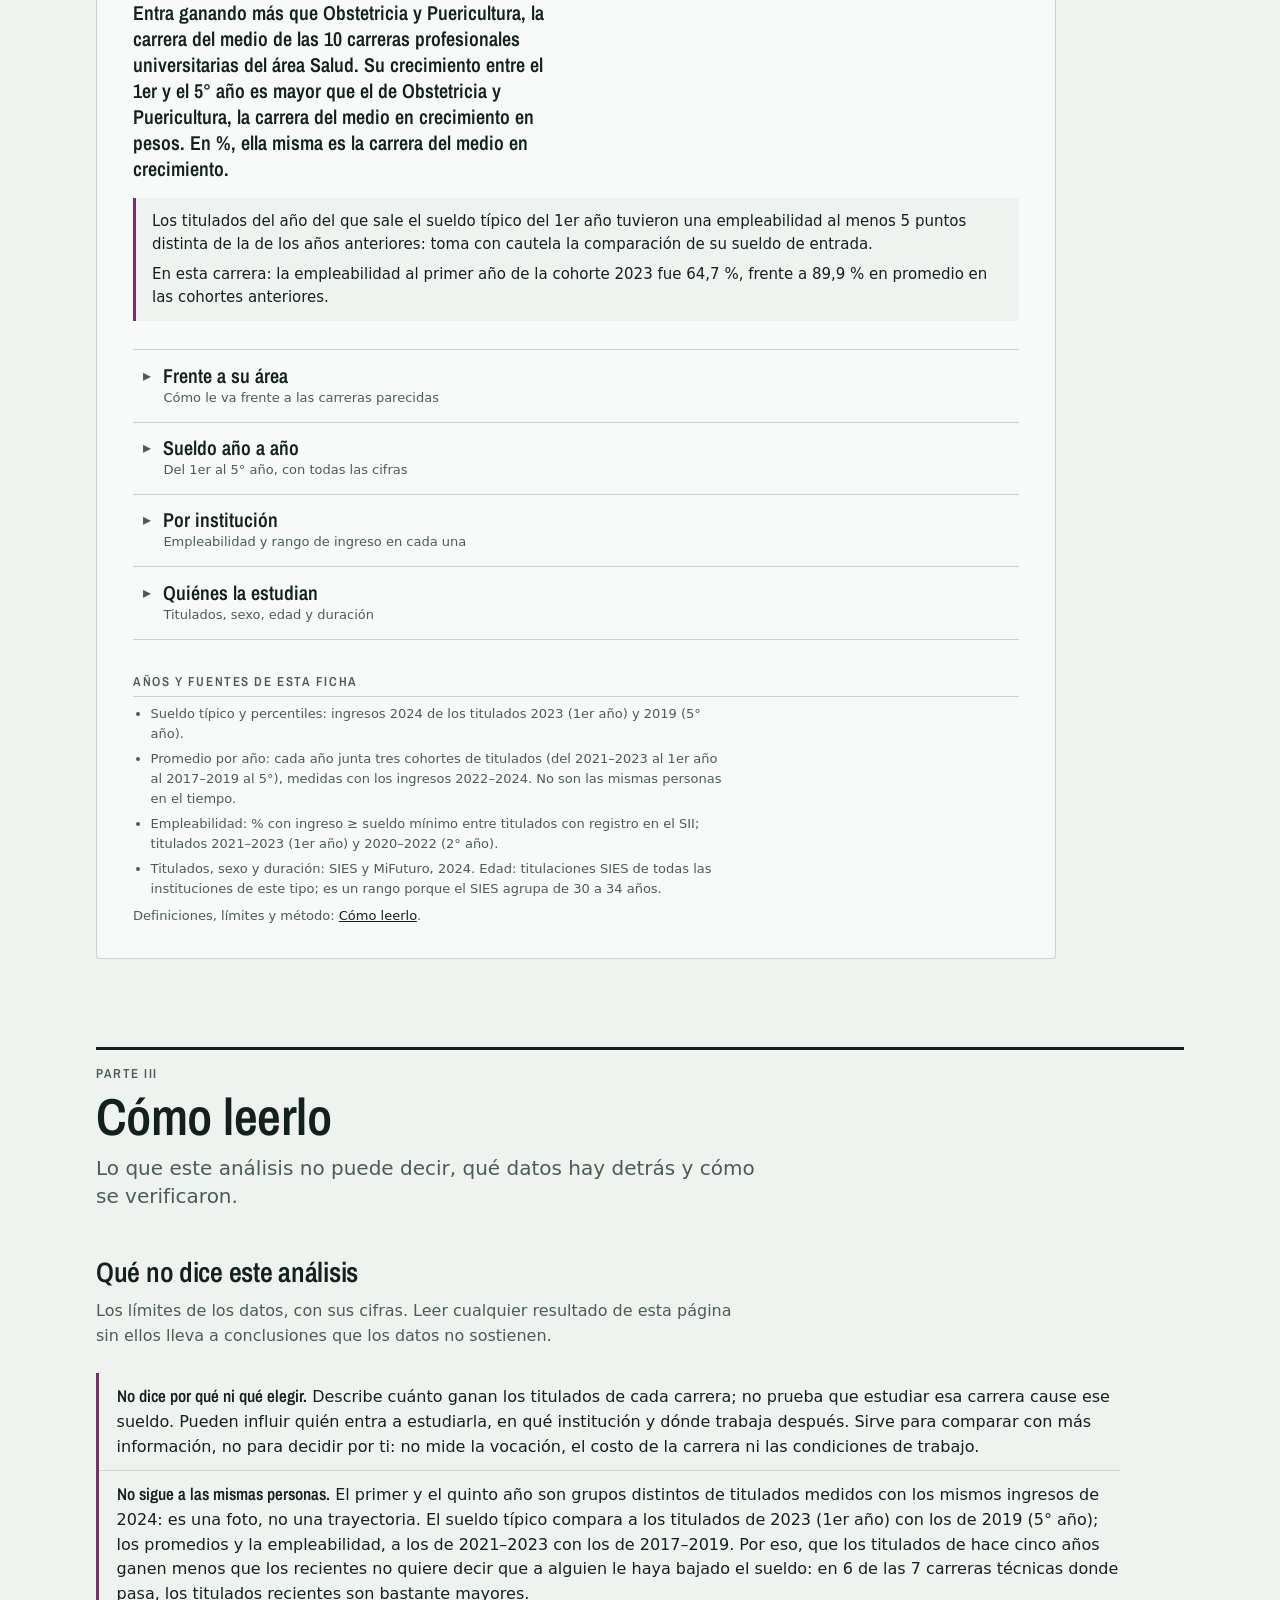
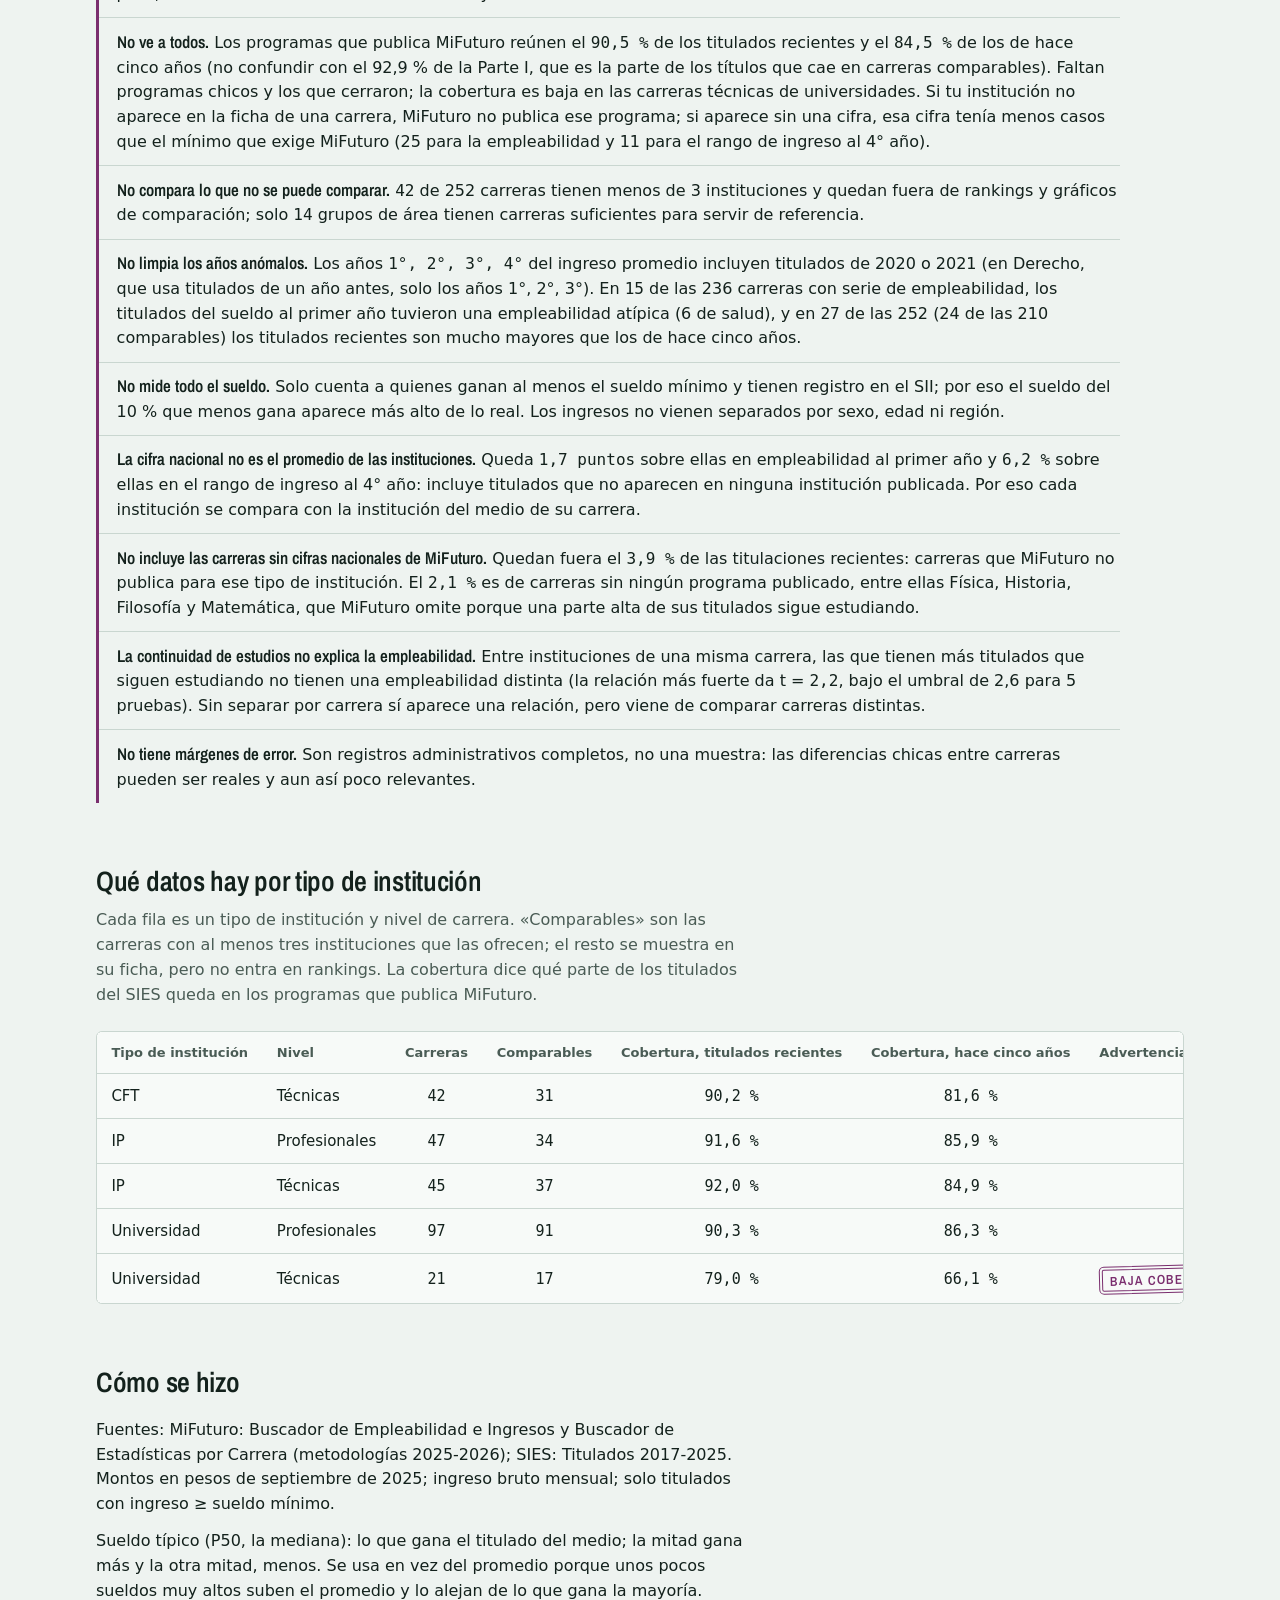
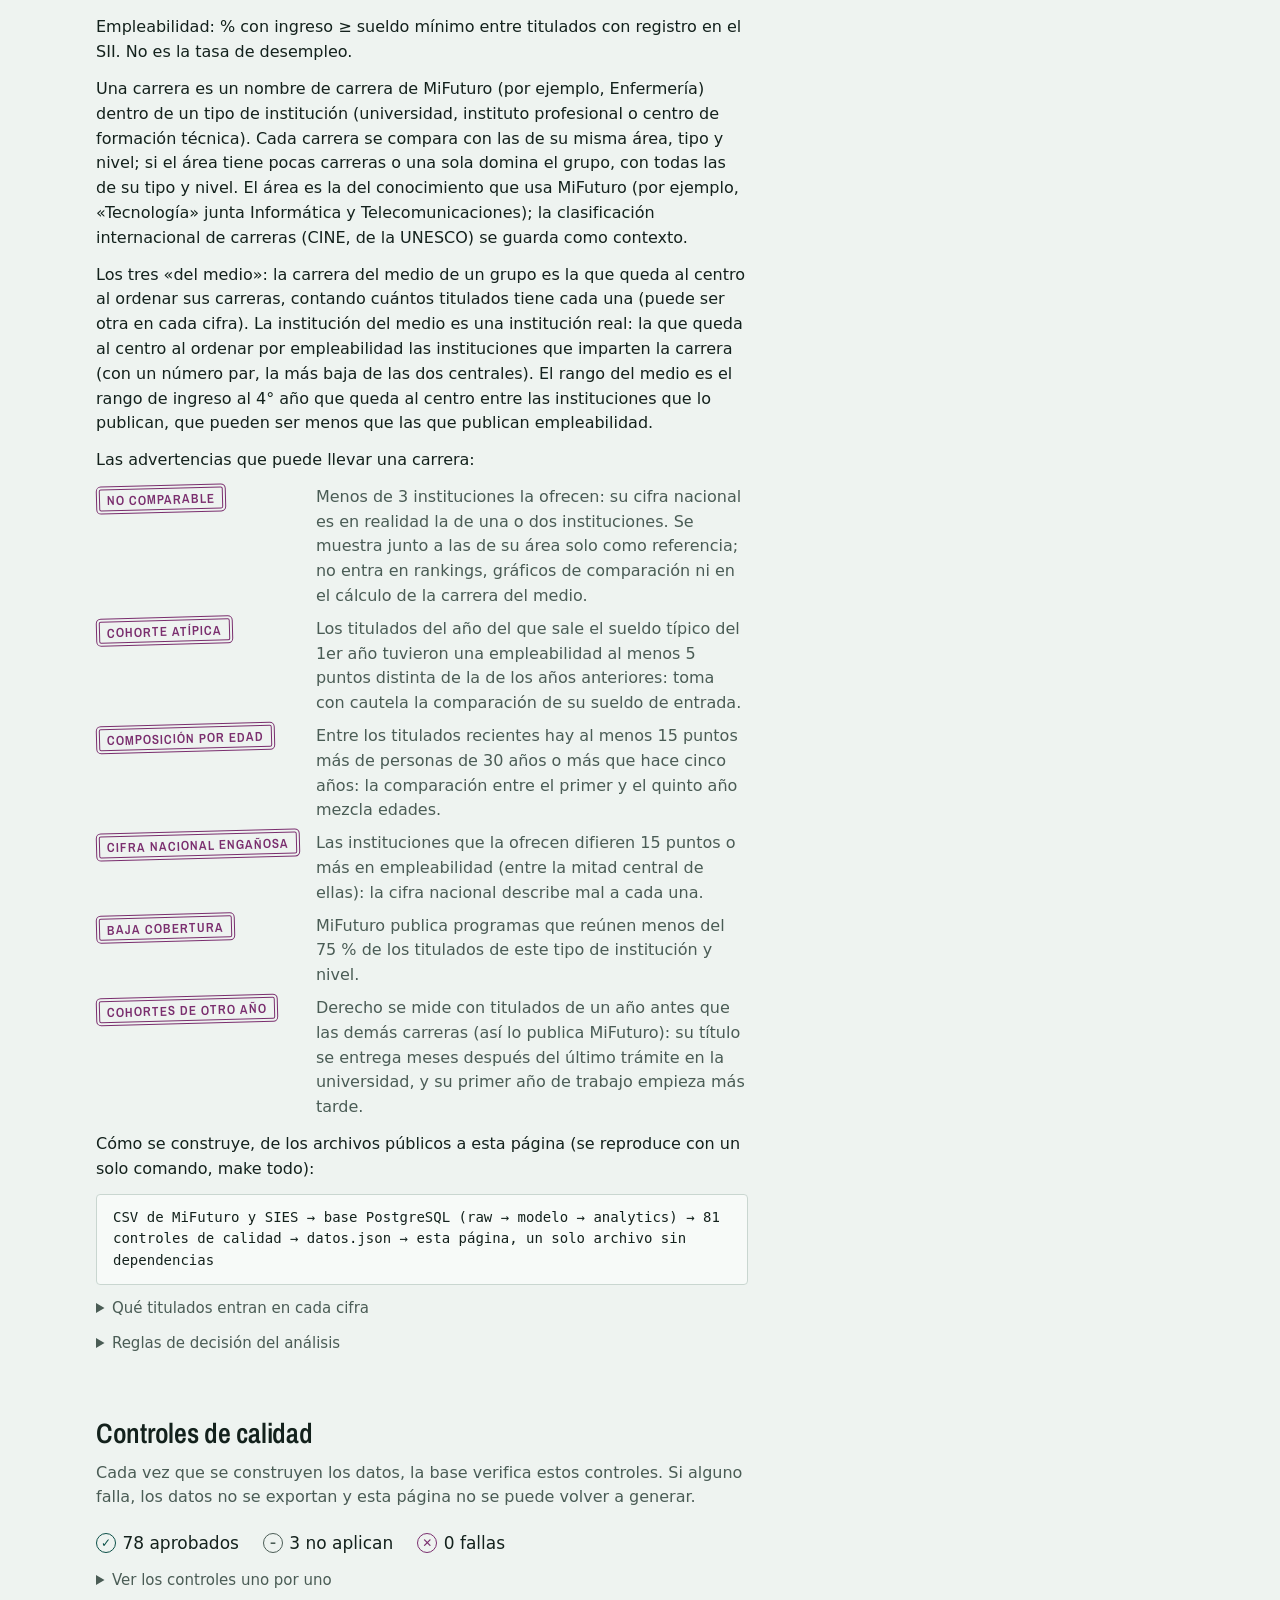
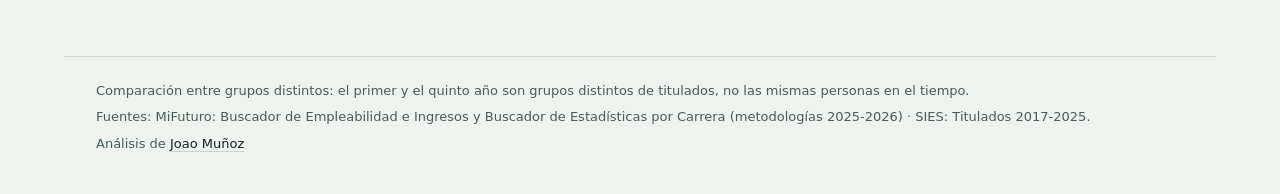
==== commit 18ce561a: "feat(web): título «Radiografía de las carreras y sueldos en Chile» - Título de la página, portada, b" ====
--- a/docs/index.html
+++ b/docs/index.html
@@ -8,7 +8,7 @@
 <head>
 <meta charset="utf-8">
 <meta name="viewport" content="width=device-width, initial-scale=1">
-<title>Sueldos y empleabilidad por carrera en Chile al primer y quinto año de titulación</title>
+<title>Radiografía de las carreras y sueldos en Chile</title>
 <meta name="description" content="Sueldos y empleabilidad de las carreras de universidades, IP y CFT en Chile al primer y quinto año de titulación, y dónde la cifra nacional no basta para compararlas. Datos de MiFuturo y SIES.">
 <style>
 @font-face{font-family:"Archivo Narrow";font-style:normal;font-weight:600;font-display:swap;src:url([data-uri]) format("woff2");unicode-range:U+0000-00FF,U+0131,U+0152-0153,U+02BB-02BC,U+02C6,U+02DA,U+02DC,U+0304,U+0308,U+0329,U+2000-206F,U+20AC,U+2122,U+2191,U+2193,U+2212,U+2215,U+FEFF,U+FFFD;}
@@ -246,6 +246,9 @@
 }
 .barra__corto { display: none; }
 
+/* La marca es el título completo (20-11-26, 282 px sin cortes): bajo 60rem chocaba con los enlaces
+ * y desbordaba (821 px a 800). El título ya está en la portada. */
+@media (max-width: 60rem) { .barra__marca { display: none; } }
 /* Celular: sin marca, rótulos cortos y el tema solo con su ícono. Los rótulos largos y el texto
  * del botón quedan para lectores de pantalla (con display:none el enlace se quedaría sin nombre). */
 @media (max-width: 40rem) {
@@ -1082,7 +1085,7 @@
      portada y se perdía) y el tema se cambia desde cualquier punto. -->
 <div class="barra">
   <div class="envoltorio barra__dentro">
-    <a class="barra__marca" href="#inicio">Sueldos por carrera</a>
+    <a class="barra__marca" href="#inicio">Radiografía de las carreras y sueldos en Chile</a>
     <nav class="barra__nav" aria-label="Partes de la página">
       <ul class="barra__partes">
         <li><a href="#parte-hallazgos" data-parte="parte-hallazgos"><span class="barra__largo">Hallazgos</span><span class="barra__corto" aria-hidden="true">Hallazgos</span></a></li>
@@ -1101,7 +1104,7 @@
          Antetítulo, bajada y línea técnica se redactan en app.js con cifras del SQL. "Evolución" o
          "trayectoria" quedan fuera del título: se comparan dos cohortes, no las mismas personas. -->
     <p class="portada__eyebrow" id="portada-eyebrow">Universidades, IP y CFT</p>
-    <h1 class="portada__titulo">Sueldos y empleabilidad por carrera en Chile al primer y quinto año de titulación</h1>
+    <h1 class="portada__titulo">Radiografía de las carreras y sueldos en Chile</h1>
     <!-- Qué es el proyecto antes del resultado: quien llega no sabe si es un sitio oficial, una nota
          de prensa o un análisis, ni de dónde salen los datos (18-11-26). Sin cifras: las da la tesis. -->
     <p class="portada__bajada" id="portada-intro">Este proyecto es un análisis independiente de datos públicos del Ministerio de Educación. Reúne lo que MiFuturo publica sobre los titulados de universidades, institutos profesionales (IP) y centros de formación técnica (CFT) —sueldos y empleabilidad, a partir de registros del SII— con las titulaciones del SIES. Su propósito es que quien elige o compara carreras vea qué cambia entre el primer y el quinto año de titulación y cuándo la cifra nacional no basta para comparar. Cada cifra se calcula con reglas fijas y pasa controles de calidad.</p>
@@ -1396,7 +1399,7 @@
 
 </footer>
 
-<script id="datos" type="application/json">{"meta":{"proyecto":"Trayectoria salarial y riesgo institucional por carrera en Chile (1er vs. 5° año de titulación)","fuentes":["MiFuturo: Buscador de Empleabilidad e Ingresos y Buscador de Estadísticas por Carrera (metodologías 2025-2026)","SIES: Titulados 2017-2025"],"unidad_ingresos":"pesos de septiembre de 2025; ingreso bruto mensual; solo titulados con ingreso >= sueldo mínimo","comparacion":"transversal: el 1er y el 5° año son cohortes distintas, no las mismas personas","rotulo_empleabilidad":"% con ingreso >= sueldo mínimo entre titulados con registro en el SII","ficha_ejemplo":{"clave":"ENFERMERIA","tipo":"Universidad"}},"parametros":[{"nombre":"anio_caida_titulacion","valor":2020,"descripcion":"Año en que las titulaciones cayeron por la pandemia: se avisa en las cifras que incluyen a esos titulados"},{"nombre":"anio_rebote_titulacion","valor":2021,"descripcion":"Año en que las titulaciones rebotaron (títulos atrasados por la pandemia): mismo aviso"},{"nombre":"corrimiento_derecho","valor":-1,"descripcion":"Años de diferencia entre los titulados que usa Derecho y los de las demás carreras (−1: un año antes, como publica MiFuturo)"},{"nombre":"margen_ejemplo_pesos","valor":0.2,"descripcion":"Hallazgo de crecimiento en % y en pesos: el ejemplo debe ganar en pesos al menos esta proporción menos que la carrera del medio de su grupo"},{"nombre":"margen_tipico_pesos","valor":20000,"descripcion":"Diferencia en pesos con la carrera del medio que se cuenta como empate (unos 2 puntos sobre una entrada de $900.000)"},{"nombre":"margen_tipico_pp","valor":2,"descripcion":"Diferencia de crecimiento (puntos porcentuales) con la carrera del medio que se cuenta como empate; también, la caída mínima para decir que se gana menos al 5° año"},{"nombre":"max_cobertura_baja","valor":0.75,"descripcion":"Si los programas que publica MiFuturo reúnen menos de esta parte de los titulados de un tipo y nivel, se avisa baja cobertura"},{"nombre":"max_peso_dominante","valor":0.5,"descripcion":"Si una carrera reúne más de esta parte de los titulados de su grupo de área, el grupo no sirve de referencia"},{"nombre":"max_t_continuidad","valor":2.6,"descripcion":"Hallazgo de la continuidad de estudios: fuerza máxima de la relación (estadístico t) entre continuidad de estudios y empleabilidad dentro de cada carrera para decir que no la explica"},{"nombre":"min_cambio_edad_pp","valor":15,"descripcion":"Aumento mínimo (puntos) de titulados de 30 años o más entre los dos grupos para avisar que la comparación mezcla edades"},{"nombre":"min_desvio_atipico_pp","valor":5,"descripcion":"Diferencia mínima (puntos) entre la empleabilidad del grupo del sueldo al 1er año y la de los años anteriores para avisar cohorte atípica"},{"nombre":"min_inst_dispersion","valor":5,"descripcion":"Instituciones con el dato necesarias para comparar las instituciones de una carrera"},{"nombre":"min_inst_ejemplo","valor":20,"descripcion":"Hallazgo de la cifra nacional engañosa: instituciones mínimas para que una carrera sirva de ejemplo"},{"nombre":"min_inst_oferta","valor":3,"descripcion":"Instituciones necesarias para que una carrera sea comparable (con 1 o 2, la cifra nacional es la de esas instituciones)"},{"nombre":"min_iqr_enganoso","valor":15,"descripcion":"Distancia (puntos de empleabilidad) entre las instituciones del cuarto bajo y del cuarto alto desde la cual la cifra nacional es engañosa"},{"nombre":"min_pares_celda","valor":5,"descripcion":"Carreras comparables necesarias para que un área, dentro de un tipo y nivel, tenga carrera del medio propia"},{"nombre":"min_pares_resumen_tramo","valor":20,"descripcion":"Carreras con rango de ingreso por institución necesarias para resumir un tipo y nivel"},{"nombre":"min_prog_ejemplo_cont","valor":5,"descripcion":"Hallazgo de la continuidad de estudios: instituciones mínimas de una carrera técnica para servir de ejemplo"},{"nombre":"min_prog_par_cont","valor":5,"descripcion":"Hallazgo de la continuidad de estudios: instituciones mínimas de una carrera para entrar en la prueba de relación"},{"nombre":"min_share_area","valor":0.8,"descripcion":"Parte mínima de las titulaciones en un área CINE (clasificación internacional) para asignarla a una carrera; solo contexto"},{"nombre":"min_z_atipico","valor":2,"descripcion":"Desvío mínimo, en desviaciones estándar de los años anteriores, para avisar cohorte atípica (se exigen los dos umbrales)"}],"cohortes":[{"indicador":"continuidad_estudios_institucion","fuente":"Empleabilidad","cohortes":[2021,2023],"anios_ingreso":[null,null],"min_casos":null,"referencia":"Metodologia-Buscador-Empleabilidad-e-Ingresos, línea 74"},{"indicador":"duracion_real_institucion","fuente":"Empleabilidad","cohortes":[2024,2024],"anios_ingreso":[null,null],"min_casos":25,"referencia":"Metodologia-Buscador-Empleabilidad-e-Ingresos, línea 82"},{"indicador":"empleabilidad_1er_anio_institucion","fuente":"Empleabilidad","cohortes":[2021,2023],"anios_ingreso":[2022,2024],"min_casos":25,"referencia":"Metodologia-Buscador-Empleabilidad-e-Ingresos, línea 86"},{"indicador":"empleabilidad_1er_anio_nacional","fuente":"Estadisticas","cohortes":[2021,2023],"anios_ingreso":[2022,2024],"min_casos":50,"referencia":"Metodologia-Estadisticas-por-Carrera, líneas 111 y 113"},{"indicador":"empleabilidad_2do_anio_institucion","fuente":"Empleabilidad","cohortes":[2020,2022],"anios_ingreso":[2022,2024],"min_casos":25,"referencia":"Metodologia-Buscador-Empleabilidad-e-Ingresos, línea 97"},{"indicador":"empleabilidad_2do_anio_nacional","fuente":"Estadisticas","cohortes":[2020,2022],"anios_ingreso":[2022,2024],"min_casos":50,"referencia":"Metodologia-Estadisticas-por-Carrera, líneas 111 y 113 (errata corregida)"},{"indicador":"ingreso_medio_1er_anio","fuente":"Estadisticas","cohortes":[2021,2023],"anios_ingreso":[2022,2024],"min_casos":50,"referencia":"Metodologia-Estadisticas-por-Carrera, líneas 89 y 93"},{"indicador":"ingreso_medio_2do_anio","fuente":"Estadisticas","cohortes":[2020,2022],"anios_ingreso":[2022,2024],"min_casos":50,"referencia":"Metodologia-Estadisticas-por-Carrera, líneas 89 y 93"},{"indicador":"ingreso_medio_3er_anio","fuente":"Estadisticas","cohortes":[2019,2021],"anios_ingreso":[2022,2024],"min_casos":50,"referencia":"Metodologia-Estadisticas-por-Carrera, líneas 89 y 93"},{"indicador":"ingreso_medio_4to_anio","fuente":"Estadisticas","cohortes":[2018,2020],"anios_ingreso":[2022,2024],"min_casos":50,"referencia":"Metodologia-Estadisticas-por-Carrera, líneas 89 y 93"},{"indicador":"ingreso_medio_5to_anio","fuente":"Estadisticas","cohortes":[2017,2019],"anios_ingreso":[2022,2024],"min_casos":50,"referencia":"Metodologia-Estadisticas-por-Carrera, líneas 89 y 93"},{"indicador":"percentiles_anio_1","fuente":"Estadisticas","cohortes":[2023,2023],"anios_ingreso":[2024,2024],"min_casos":11,"referencia":"Metodologia-Estadisticas-por-Carrera, línea 97"},{"indicador":"percentiles_anio_5","fuente":"Estadisticas","cohortes":[2019,2019],"anios_ingreso":[2024,2024],"min_casos":11,"referencia":"Metodologia-Estadisticas-por-Carrera, línea 97"},{"indicador":"serie_empleabilidad_1er_anio","fuente":"Estadisticas","cohortes":[2019,2023],"anios_ingreso":[2020,2024],"min_casos":25,"referencia":"Metodologia-Estadisticas-por-Carrera, líneas 117 y 119"},{"indicador":"serie_empleabilidad_2do_anio","fuente":"Estadisticas","cohortes":[2018,2022],"anios_ingreso":[2020,2024],"min_casos":25,"referencia":"Metodologia-Estadisticas-por-Carrera, líneas 117 y 119"},{"indicador":"serie_ingreso_medio_4to_anio","fuente":"Estadisticas","cohortes":[2016,2020],"anios_ingreso":[2020,2024],"min_casos":25,"referencia":"Metodologia-Estadisticas-por-Carrera, líneas 101 y 103"},{"indicador":"titulados_sies","fuente":"Titulados","cohortes":[2017,2025],"anios_ingreso":[null,null],"min_casos":null,"referencia":"src/Scrapers/Titulados/procesar.py (alcance pregrado 2017-2025)"},{"indicador":"titulados_y_duracion","fuente":"Estadisticas","cohortes":[2024,2024],"anios_ingreso":[null,null],"min_casos":25,"referencia":"Metodologia-Estadisticas-por-Carrera, líneas 123, 129 y 131"},{"indicador":"tramo_ingreso_4to_anio_institucion","fuente":"Empleabilidad","cohortes":[2018,2020],"anios_ingreso":[2022,2024],"min_casos":11,"referencia":"Metodologia-Buscador-Empleabilidad-e-Ingresos, líneas 103 y 105"}],"hitos":[{"anio":1,"cohortes":[2021,2023],"incluye_caida":false,"incluye_rebote":true},{"anio":2,"cohortes":[2020,2022],"incluye_caida":true,"incluye_rebote":true},{"anio":3,"cohortes":[2019,2021],"incluye_caida":true,"incluye_rebote":true},{"anio":4,"cohortes":[2018,2020],"incluye_caida":true,"incluye_rebote":false},{"anio":5,"cohortes":[2017,2019],"incluye_caida":false,"incluye_rebote":false}],"qa":{"resumen":{"EXENTO":3,"OK":78},"familias":[{"control":"contrato_esquema","titulo":"Forma de los archivos de entrada","verifica":"Que las columnas cargadas desde los archivos de MiFuturo y del SIES tengan el nombre, el orden y el tipo que espera el análisis."},{"control":"cohorte_en_sies","titulo":"Años de titulación","verifica":"Que cada año de titulación que usa una cifra de MiFuturo exista en los registros de titulados del SIES, para poder pesar y comparar esa cifra con sus titulados. A las series de cinco años no se les aplica: solo sirven para revisar la estabilidad."},{"control":"origen_series","titulo":"Series de cinco años","verifica":"Que cada serie de cinco años de MiFuturo esté asignada a los años de titulación correctos: comparada con el promedio que publica la misma fuente, el error debe ser menor con los años usados que corriéndolos uno o dos años."},{"control":"analytics_par","titulo":"Carreras y grupos de comparación","verifica":"Que cada carrera tenga una sola área y su peso en titulados, y que solo las comparables (impartidas por suficientes instituciones) entren a un grupo de comparación."},{"control":"analytics_brecha","titulo":"Sueldo al 1er y al 5° año","verifica":"Que el crecimiento entre el 1er y el 5° año se calcule para toda carrera con sueldos completos, que los pasos año a año reproduzcan ese crecimiento y que nunca se mezclen promedios con sueldos típicos."},{"control":"analytics_referencia","titulo":"Carrera del medio y cuadrantes","verifica":"Que la carrera del medio de cada grupo sea una carrera real del grupo y deje a cada lado la mitad de los titulados, que ningún grupo dependa de una carrera dominante y que cada carrera quede en el cuadrante que le corresponde."},{"control":"analytics_dispersion","titulo":"Diferencias entre instituciones","verifica":"Que cada institución se compare con la del medio de su propia carrera, que la institución del medio sea una institución real y que la cifra nacional se marque como engañosa solo cuando las instituciones difieren de verdad."},{"control":"analytics_contexto","titulo":"Datos de contexto","verifica":"Que los datos de contexto de cada carrera (titulados por sexo, titulados jóvenes, cohortes atípicas) cuadren con sus fuentes."},{"control":"analytics_universo","titulo":"A quiénes mira el análisis","verifica":"Que los titulados por año, nivel y sexo cuadren con la serie completa, y que cada paso del conteo de carreras (todas, con estadística, comparables) esté contenido en el anterior."},{"control":"analytics_hallazgos","titulo":"Hallazgos","verifica":"Que cada cifra y cada ejemplo de las tarjetas de hallazgos, y la mediana de la portada, se recalculen por un camino independiente y cumplan la regla que dice su frase."},{"control":"analytics_exportacion","titulo":"Archivo de datos de la página","verifica":"Que el archivo que lee esta página tenga una entrada por carrera y que sus totales, grupos y ficha de ejemplo coincidan con la base, recalculados desde cero."}],"controles":[{"control":"analytics_brecha","objeto":"filas","estado":"OK","umbral":"una fila por par con ingreso completo","detalle":"252 filas en analytics.brecha; 252 pares con ingreso completo"},{"control":"analytics_brecha","objeto":"hitos_cohortes","estado":"OK","umbral":"5 hitos de la media con sus cohortes","detalle":"año 1: 2021-2023 (rebote); año 2: 2020-2022 (caída) (rebote); año 3: 2019-2021 (caída) (rebote); año 4: 2018-2020 (caída); año 5: 2017-2019"},{"control":"analytics_brecha","objeto":"hitos_componen","estado":"OK","umbral":"|∏(1 + hito) − razón 1→5| \u003c 1e-9","detalle":"0 pares donde los hitos no reproducen la razón 1°→5°"},{"control":"analytics_brecha","objeto":"signos_y_rangos","estado":"OK","umbral":"delta > 0 ⇔ razón > 1 ⇔ % > 0; IQR ≥ 0; P90/P50 ≥ 1; asimetría ≥ 0","detalle":"0 pares con signos o rangos incoherentes"},{"control":"analytics_brecha","objeto":"sin_media_sobre_percentil","estado":"OK","umbral":"ninguna columna combina media con percentiles","detalle":"ninguna columna mixta"},{"control":"analytics_contexto","objeto":"estabilidad_atipica","estado":"OK","umbral":"atípica ⇔ |desvío| ≥ min_desvio_atipico_pp y ≥ min_z_atipico × sd","detalle":"0 filas incoherentes; 15 de 236 cohortes atípicas"},{"control":"analytics_contexto","objeto":"filas","estado":"OK","umbral":"un registro de contexto por par","detalle":"252 en analytics.contexto; 252 pares"},{"control":"analytics_contexto","objeto":"proporciones","estado":"OK","umbral":"toda proporción de contexto en [0; 1]","detalle":"0 pares con alguna proporción fuera de rango"},{"control":"analytics_contexto","objeto":"sexo_titulados","estado":"OK","umbral":"una fila por par; conteos = mifuturo_estadistica; |pct − 100 × parte / informados| ≤ 0,5","detalle":"0 filas incoherentes; 1 carrera con titulados sin sexo informado"},{"control":"analytics_contexto","objeto":"titulaciones_vs_par","estado":"OK","umbral":"tit_ventana_1/5 de contexto = las de analytics.par","detalle":"0 pares con titulaciones distintas entre contexto y par"},{"control":"analytics_dispersion","objeto":"brecha_nacional_instituciones","estado":"OK","umbral":"mediana de (nacional − promedio ponderado de instituciones) en [0; 5] pp y [0; 15] % (tramo)","detalle":"par mediano: empleabilidad 1er año 1.65 pp; tramo 4° año (punto medio) 6.2 %; 104 y 62 pares"},{"control":"analytics_dispersion","objeto":"institucion_del_medio_real","estado":"OK","umbral":"mediana ∈ empleabilidades del par; round(valor,1) − round(mediana,1) = round(diferencia,1)","detalle":"0 filas sin institución real o con diferencia que no cuadra"},{"control":"analytics_dispersion","objeto":"mediana_de_su_par","estado":"OK","umbral":"mediana_par_1er_anio = mediana de las instituciones publicadas del propio par","detalle":"0 programas con mediana ajena"},{"control":"analytics_dispersion","objeto":"min_instituciones","estado":"OK","umbral":"dispersión ⇔ ≥ min_inst_dispersion instituciones con el dato (n_pub_* de analytics.par)","detalle":"0 filas con pocas instituciones; 0 pares sin dispersión que debían tenerla"},{"control":"analytics_dispersion","objeto":"misma_institucion_del_medio","estado":"OK","umbral":"programa_vs_par.mediana_par_1er_anio = dispersion_empleabilidad.mediana (año 1) en cada par con dispersión","detalle":"0 programas con otra institución del medio que su encabezado"},{"control":"analytics_dispersion","objeto":"promedio_enganoso","estado":"OK","umbral":"engañoso ⇔ año 1 e IQR ≥ min_iqr_enganoso; NULL en año 2","detalle":"0 filas incoherentes; 19 pares marcados"},{"control":"analytics_dispersion","objeto":"resumen_tramo","estado":"OK","umbral":"resumen del tramo ⇔ pares_tramo ≥ min_pares_resumen_tramo","detalle":"0 segmentos incoherentes; con resumen: Universidad Carreras Profesionales"},{"control":"analytics_exportacion","objeto":"dif_grupo","estado":"OK","umbral":"una diferencia no nula por representativo y métrica; dif. de entrada > 0 ⇔ entrada_alta","detalle":"0 problemas; 210 representativos"},{"control":"analytics_exportacion","objeto":"ficha_ejemplo","estado":"OK","umbral":"ficha de ejemplo = representativa con celda válida, de mayor peso, que no es la mediana de su grupo en ninguna de las 3 cifras","detalle":"0 problemas; ejemplo: ENFERMERIA (Universidad), peso 38760"},{"control":"analytics_exportacion","objeto":"grupos_miembros","estado":"OK","umbral":"miembros distintos de cada grupo = n_pares de su referencia","detalle":"0 grupos con miembros distintos de n_pares; 19 grupos"},{"control":"analytics_exportacion","objeto":"pares_json","estado":"OK","umbral":"un objeto JSON por par","detalle":"252 objetos en v_par_json; 252 pares"},{"control":"analytics_exportacion","objeto":"totales_en_json","estado":"OK","umbral":"que_no_dice del JSON = recuento desde modelo.* (comparables, estabilidad, cohortes atípicas y de salud, composición por edad, grupos de área, titulaciones sin estadística)","detalle":"0 cifras del JSON distintas del recuento"},{"control":"analytics_exportacion","objeto":"totales_exportados","estado":"OK","umbral":"comparables = Σ niveles de hallazgo_edad; bajan = recuento desde brecha con el margen; razón > 1 ⇔ entrada_alta","detalle":"0 diferencias"},{"control":"analytics_hallazgos","objeto":"continuidad_ejemplos","estado":"OK","umbral":"alto > promedio técnicas > bajo; técnicas comparables con >= min_prog_ejemplo_cont programas","detalle":"alto: TECNICO EN ADMINISTRACION DE EMPRESAS (IP) 37.4 de cada 100; bajo: TECNICO EN ENFERMERIA (IP) 6.8 de cada 100"},{"control":"analytics_hallazgos","objeto":"continuidad_pesos","estado":"OK","umbral":"peso_total por nivel = tit_publicadas_1 de analytics.segmento; ventana de continuidad = la del 1er año","detalle":"Carreras Profesionales: 4.2 de cada 100 (1256 programas); Carreras Técnicas: 21.7 de cada 100 (434 programas)"},{"control":"analytics_hallazgos","objeto":"continuidad_sin_relacion","estado":"OK","umbral":"|t| dentro de cada carrera \u003c max_t_continuidad en todos los segmentos","detalle":"CFT Carreras Técnicas: r 0.13, t 1.3 (n 103); IP Carreras Profesionales: r 0.11, t 0.8 (n 60); IP Carreras Técnicas: r -0.22, t -2.1 (n 91); Universidad Carreras Profesionales: r 0.01, t 0.2 (n 1017); Universidad Carreras Técnicas: r -0.33, t -2.2 (n 40)"},{"control":"analytics_hallazgos","objeto":"edad_mismo_grupo","estado":"OK","umbral":"conteos y medianas de edad = recálculo por nivel sobre las carreras que bajan con marca de edad","detalle":"Carreras Profesionales: 0 de 125 bajan, 0 con edad; 6 con marca de edad; Carreras Técnicas: 7 de 85 bajan, 6 con edad; 18 con marca de edad"},{"control":"analytics_hallazgos","objeto":"edad_niveles","estado":"OK","umbral":"2 niveles (técnicas y profesionales) que suman todas las comparables","detalle":"2 niveles; 210 comparables en los niveles, 210 en analytics.par"},{"control":"analytics_hallazgos","objeto":"ejemplo_dispersion","estado":"OK","umbral":"q3 − q1 = iqr ≥ min_iqr_enganoso y n_inst ≥ min_inst_ejemplo","detalle":"TRABAJO SOCIAL (Universidad, 32 instituciones): mitad central 52.5–74.2 %"},{"control":"analytics_hallazgos","objeto":"ejemplo_pct_pesos","estado":"OK","umbral":"cambia de cuadrante, crecimiento mayor en % y, en pesos, ≤ (1 − margen) × mediana de su grupo","detalle":"INGENIERIA EN ALIMENTOS (Universidad): 66.5 % y 592205 pesos frente a 805627"},{"control":"analytics_hallazgos","objeto":"ejemplo_pct_pesos_cifras","estado":"OK","umbral":"p50_anio_1 + p50_delta_1_5 = p50_anio_5 y ref_pct_q50 = referencia p50_pct_1_5 del grupo","detalle":"891077 + 592205 = 1483282; grupo celda|Tecnología|Universidad|Carreras Profesionales: 48.5 %"},{"control":"analytics_hallazgos","objeto":"mediana_portada","estado":"OK","umbral":"mediana_p50_pct = valor central de las comparables del nivel ordenadas (recálculo sin percentile_cont)","detalle":"Carreras Profesionales: 43.2 %; Carreras Técnicas: 15.7 %"},{"control":"analytics_par","objeto":"area_mifuturo","estado":"OK","umbral":"cada carrera tiene una sola área de MiFuturo y el par usa la de su fila","detalle":"0 carreras con más de un área; 0 pares con un área distinta a la de MiFuturo; 10 áreas"},{"control":"analytics_par","objeto":"celda_valida","estado":"OK","umbral":"celda válida ⇔ ≥ min_pares_celda pares representativos en su área (MiFuturo) × tipo × nivel y ninguno con > max_peso_dominante del peso","detalle":"0 pares incoherentes; 14 celdas válidas"},{"control":"analytics_par","objeto":"filas","estado":"OK","umbral":"una fila por par de modelo.mifuturo_estadistica","detalle":"252 pares en analytics.par; 252 en modelo.mifuturo_estadistica"},{"control":"analytics_par","objeto":"peso","estado":"OK","umbral":"todo par representativo tiene peso > 0 en ambas ventanas","detalle":"0 pares representativos sin titulaciones en alguna ventana"},{"control":"analytics_par","objeto":"referencia","estado":"OK","umbral":"referencia NULL ⇔ no representativo; celda ⇔ representativo y celda válida","detalle":"0 pares incoherentes; celda 149, segmento 61, sin referencia 42"},{"control":"analytics_par","objeto":"representativo","estado":"OK","umbral":"representativo ⇔ ingreso completo y n_inst_oferta ≥ min_inst_oferta","detalle":"0 pares incoherentes; 210 representativos"},{"control":"analytics_par","objeto":"ventanas_en_sies","estado":"OK","umbral":"toda ventana tiene años en el SIES, su factor = años de la ventana ÷ años presentes en modelo.titulacion, y peso = round(tit_1·f1 + tit_5·f5)","detalle":"DERECHO Universidad: ventana 5° año 2016–2018 escalada ×1.50"},{"control":"analytics_referencia","objeto":"area_ficha_motivo","estado":"OK","umbral":"motivo coherente con celda_valida, min_pares_celda y max_peso_dominante","detalle":"celda: 149, dominada: 18, pocas: 43"},{"control":"analytics_referencia","objeto":"area_ficha_posicion","estado":"OK","umbral":"mas_que_* = rank() − 1 (P50 1er año, crecimiento en % y en pesos) y n_area = count() en área (MiFuturo) × nivel; una fila por representativo","detalle":"0 filas distintas; 0 representativos sin fila"},{"control":"analytics_referencia","objeto":"carrera_del_medio","estado":"OK","umbral":"q50_clave es miembro del grupo y su valor = q50, en todos los grupos y métricas","detalle":"0 referencias cuya carrera del medio no calza"},{"control":"analytics_referencia","objeto":"cuadrante_conteo","estado":"OK","umbral":"Σ zonas = representativos del nivel en cada medida; cada zona = recuento desde posicion","detalle":"0 celdas o totales distintos; 20 celdas"},{"control":"analytics_referencia","objeto":"cuantil_directo","estado":"OK","umbral":"q25/q50/q75 = recálculo por autounión en todos los grupos y métricas","detalle":"0 cuantiles distintos de 285"},{"control":"analytics_referencia","objeto":"mediana_divide","estado":"OK","umbral":"Σ peso(valor > q50) ≤ 0,5 × peso total en cada grupo × métrica","detalle":"0 grupos donde más de la mitad del peso queda sobre la mediana"},{"control":"analytics_referencia","objeto":"mediana_ponderada","estado":"OK","umbral":"peso antes de la del medio \u003c 50 % del total ≤ peso hasta ella inclusive","detalle":"0 de 95 referencias cuya carrera del medio no es la mediana ponderada"},{"control":"analytics_referencia","objeto":"peso_segmento","estado":"OK","umbral":"peso_total del segmento = Σ peso de sus representativos, en cada métrica","detalle":"0 segmento × métrica con peso distinto"},{"control":"analytics_referencia","objeto":"posicion_filas","estado":"OK","umbral":"una posición por par representativo (los no representativos no tienen cuadrante)","detalle":"210 posiciones; 210 pares representativos"},{"control":"analytics_referencia","objeto":"progreso_por_margen","estado":"OK","umbral":"crecimiento mayor / parecido / menor según ±margen_tipico_